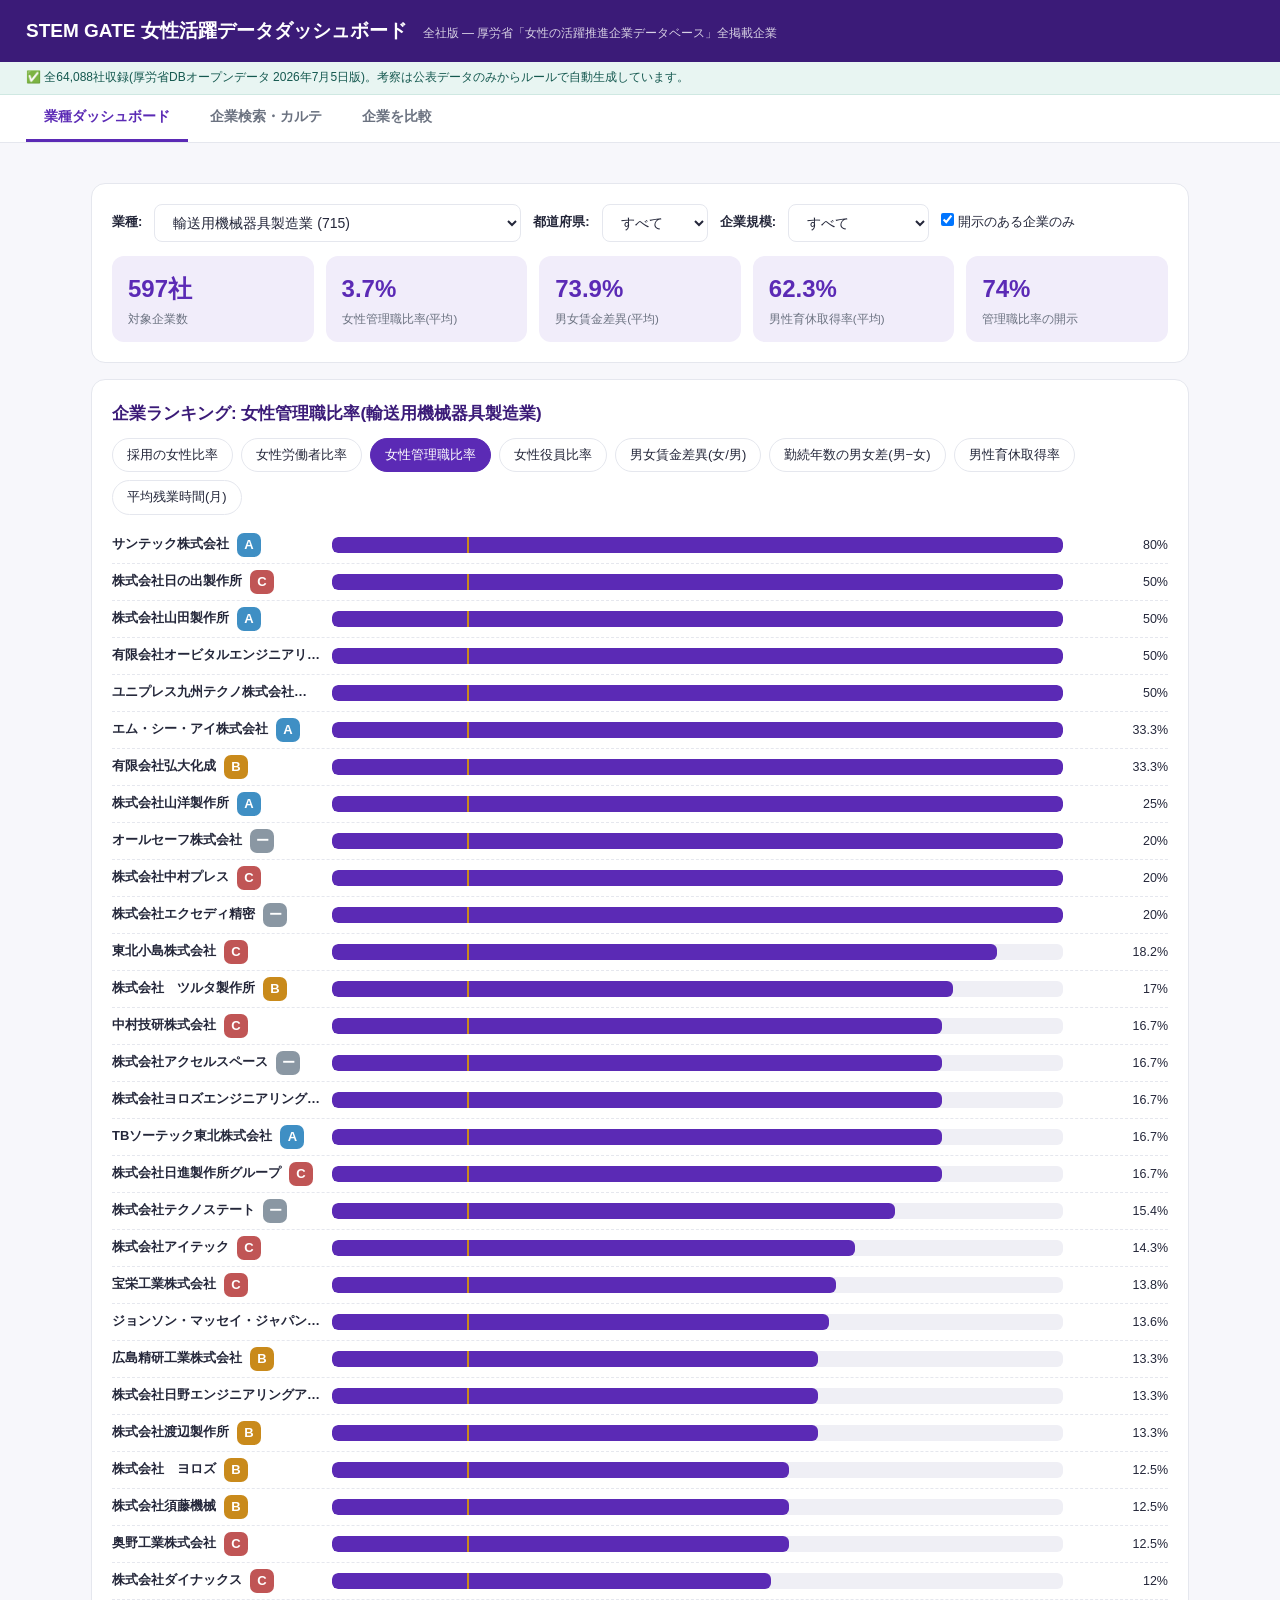
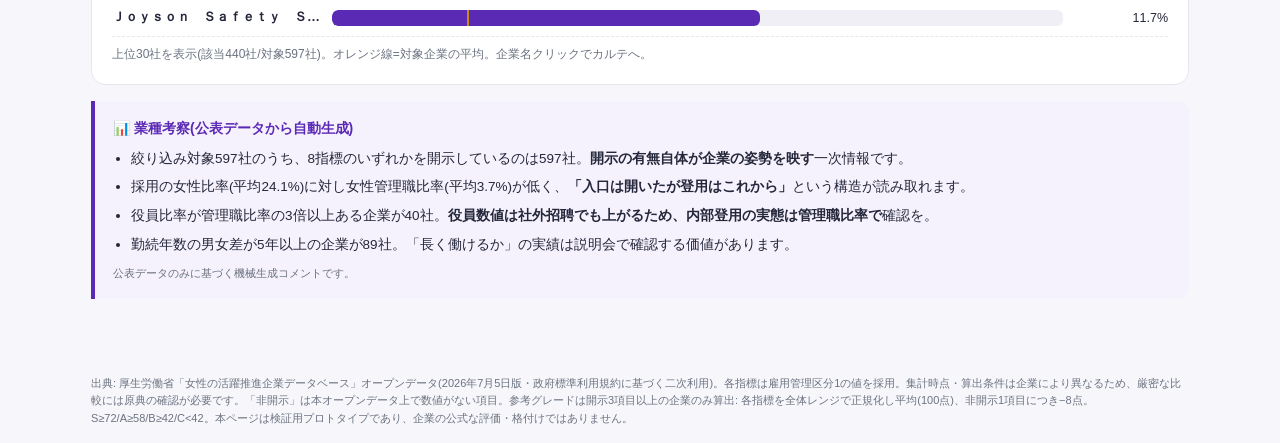
==== womendb/index.html @ f7e3b05c "Add files via upload" ====
<!DOCTYPE html><html lang="ja"><head><meta charset="UTF-8"><meta name="viewport" content="width=device-width,initial-scale=1.0">
<title>STEM GATE — 女性活躍データダッシュボード 全社版</title><style>
:root{--violet:#5b2ab5;--violet-d:#3b1b78;--lav:#f1edfa;--ink:#24273a;--sub:#6b7280;--line:#e5e7ee;--bg:#f7f7fb;--warn:#c98a1b;--bad:#c05555}
*{box-sizing:border-box;margin:0;padding:0}
body{font-family:"Hiragino Kaku Gothic ProN","Yu Gothic","Noto Sans JP",sans-serif;background:var(--bg);color:var(--ink);line-height:1.6}
header{background:var(--violet-d);color:#fff;padding:16px 26px;display:flex;align-items:baseline;gap:16px;flex-wrap:wrap}
header h1{font-size:19px}header .sub{font-size:12px;opacity:.8}
.banner{background:#e8f5f2;border-bottom:1px solid #cfe8e2;color:#14584f;font-size:12px;padding:6px 26px}
nav{background:#fff;border-bottom:1px solid var(--line);padding:0 26px;display:flex;gap:4px}
nav button{border:none;background:none;padding:13px 18px;font-size:14px;cursor:pointer;color:var(--sub);border-bottom:3px solid transparent;font-weight:600}
nav button.on{color:var(--violet);border-bottom-color:var(--violet)}
main{max-width:1150px;margin:0 auto;padding:24px 26px 60px}
.row{display:flex;gap:12px;flex-wrap:wrap;align-items:center}
select,input[type=text]{padding:9px 14px;border:1.5px solid var(--line);border-radius:8px;font-size:14px;background:#fff;color:var(--ink)}
input[type=text]{min-width:280px}
.card{background:#fff;border:1px solid var(--line);border-radius:14px;padding:20px;margin-top:16px}
h2{font-size:17px;color:var(--violet-d);margin-bottom:4px}.note{font-size:12px;color:var(--sub)}
.kpis{display:grid;grid-template-columns:repeat(auto-fit,minmax(160px,1fr));gap:12px;margin-top:14px}
.kpi{background:var(--lav);border-radius:12px;padding:14px 16px}
.kpi .v{font-size:24px;font-weight:800;color:var(--violet)}.kpi .l{font-size:11.5px;color:var(--sub);margin-top:2px}
.bars{margin-top:12px}
.brow{display:grid;grid-template-columns:210px 1fr 95px;align-items:center;gap:10px;padding:6px 0;border-bottom:1px dashed var(--line)}
.brow .nm{font-size:13px;font-weight:600;cursor:pointer;color:var(--ink);overflow:hidden;text-overflow:ellipsis;white-space:nowrap}
.brow .nm:hover{color:var(--violet)}
.track{background:#efeff5;border-radius:6px;height:16px;position:relative;overflow:hidden}
.fill{position:absolute;left:0;top:0;bottom:0;border-radius:6px;background:var(--violet)}
.avg-line{position:absolute;top:-3px;bottom:-3px;width:2px;background:var(--warn)}
.brow .val{font-size:12.5px;text-align:right}
.gbadge{display:inline-flex;align-items:center;justify-content:center;min-width:24px;height:24px;border-radius:7px;color:#fff;font-weight:800;font-size:13px;margin-left:8px;vertical-align:middle}
.ndtxt{color:var(--bad);font-weight:700;font-size:12px}
table{border-collapse:collapse;width:100%;font-size:13px;margin-top:12px}
th,td{border:1px solid var(--line);padding:8px 12px;text-align:left;background:#fff}
th{background:#f2f0fa;color:var(--violet-d);font-size:12px}
td.metric{background:#fafafd;font-weight:600;font-size:12px;width:220px}
.best{background:#e8f5f2!important}
.ai{border-left:4px solid var(--violet);background:#f6f2fd;border-radius:0 12px 12px 0;padding:16px 18px;margin-top:16px}
.ai h3{font-size:14px;color:var(--violet);margin-bottom:8px}.ai li{font-size:13.5px;margin:0 0 7px 18px}
.ai .foot{font-size:11px;color:var(--sub);margin-top:10px}
.chips{display:flex;gap:8px;flex-wrap:wrap;margin-top:10px}
.chip{border:1.5px solid var(--line);background:#fff;border-radius:999px;padding:6px 14px;font-size:13px;cursor:pointer}
.chip.on{background:var(--violet);border-color:var(--violet);color:#fff}
.res{border:1px solid var(--line);border-radius:10px;margin-top:10px;max-height:340px;overflow-y:auto}
.res div{padding:9px 14px;border-bottom:1px dashed var(--line);cursor:pointer;font-size:13.5px}
.res div:hover{background:var(--lav)}
.hidden{display:none}
footer{max-width:1150px;margin:0 auto;padding:16px 26px;font-size:11px;color:var(--sub)}
@media(max-width:700px){.brow{grid-template-columns:130px 1fr 80px}}
</style></head><body>
<header><h1>STEM GATE 女性活躍データダッシュボード</h1><span class="sub">全社版 — 厚労省「女性の活躍推進企業データベース」全掲載企業</span></header>
<div class="banner" id="topBanner"></div>
<nav><button id="tab-dash" class="on" onclick="show('dash')">業種ダッシュボード</button><button id="tab-co" onclick="show('co')">企業検索・カルテ</button><button id="tab-cmp" onclick="show('cmp')">企業を比較</button></nav>
<main>
<section id="view-dash">
 <div class="card"><div class="row">
  <label style="font-size:13px;font-weight:700">業種:</label><select id="indSel"></select>
  <label style="font-size:13px;font-weight:700">都道府県:</label><select id="prefSel"></select>
  <label style="font-size:13px;font-weight:700">企業規模:</label><select id="sizeSel"></select>
  <label style="font-size:13px"><input type="checkbox" id="discChk" checked> 開示のある企業のみ</label>
 </div><div class="kpis" id="kpiRow"></div></div>
 <div class="card"><h2 id="rankTitle"></h2><div class="chips" id="metricChips"></div><div class="bars" id="rankBars"></div><div class="note" id="rankNote" style="margin-top:8px"></div></div>
 <div class="ai" id="dashAi"></div>
</section>
<section id="view-co" class="hidden">
 <div class="card"><h2>企業名で検索(全業種横断)</h2><div class="row" style="margin-top:8px"><input type="text" id="coQ" placeholder="例: トヨタ、旭化成、日立..." oninput="coSearch()"></div><div class="res hidden" id="coRes"></div></div>
 <div class="card hidden" id="coBody"></div>
</section>
<section id="view-cmp" class="hidden">
 <div class="card"><h2>比較する企業を検索して追加(2〜3社)</h2><div class="row" style="margin-top:8px"><input type="text" id="cmpQ" placeholder="企業名で検索して追加" oninput="cmpSearch()"></div><div class="res hidden" id="cmpRes"></div><div class="chips" id="cmpChips"></div></div>
 <div class="card hidden" id="cmpCard"><h2>比較</h2><div style="overflow-x:auto"><div id="cmpTable"></div></div><div class="ai" id="cmpAi"></div></div>
</section>
</main>
<footer>出典: 厚生労働省「女性の活躍推進企業データベース」オープンデータ(2026年7月5日版・政府標準利用規約に基づく二次利用)。各指標は雇用管理区分1の値を採用。集計時点・算出条件は企業により異なるため、厳密な比較には原典の確認が必要です。「非開示」は本オープンデータ上で数値がない項目。参考グレードは開示3項目以上の企業のみ算出: 各指標を全体レンジで正規化し平均(100点)、非開示1項目につき−8点。S≥72/A≥58/B≥42/C&lt;42。本ページは検証用プロトタイプであり、企業の公式な評価・格付けではありません。</footer>
<script>
window.D=[["株式会社Ａｉ","サービス業（他に分類されないもの）","愛知県","10人未満",null,"",null,null,null,null,null,null,null,null,null,null],["株式会社Ａｉ","卸売業、小売業","東京都","101～300人",null,"",null,null,null,null,null,null,null,null,null,null],["株式会社AO","宿泊業、飲食サービス業","山梨県","10～100人",null,"",null,null,null,null,null,null,null,null,null,null],["株式会社アズ","その他製造業","大阪府","101～300人",null,"",null,null,null,null,null,null,null,null,null,null],["株式会社あて","建設業","石川県","10人未満",null,"",null,null,null,null,null,null,null,null,null,null],["アパ株式会社","不動産業、物品賃貸業","石川県","10～100人",null,"",null,null,null,null,null,null,null,null,null,null],["アピ株式会社","その他製造業","岐阜県","1001～5000人",null,"",null,null,13.1,14.3,69.3,null,null,74,100,null],["株式会社アペ","その他製造業","愛媛県","101～300人",null,"",null,null,0,50,null,null,null,null,null,null],["株式会社ＡＭＯ","サービス業（他に分類されないもの）","東京都","10人未満",null,"",null,50,null,null,null,null,null,null,null,null],["ａｍｏ合同会社","サービス業（他に分類されないもの）","東京都","10人未満",null,"",null,null,null,100,null,null,null,null,null,null],["亜和株式会社","卸売業、小売業","大阪府","10人未満",null,"",null,null,null,null,null,null,null,null,null,null],["株式会社アン","宿泊業、飲食サービス業","広島県","10～100人",null,"",null,100,null,100,null,null,null,null,null,0],["株式会社ｉｉ","情報通信業","東京都","10人未満",null,"",null,null,null,null,null,null,null,null,null,null],["株式会社　今しぼり","食料品、飲料・たばこ・飼料製造業","京都府","10人未満",null,"",null,null,null,null,null,null,null,null,null,null],["宇野株式会社","卸売業、小売業","大阪府","101～300人",null,"",null,null,null,null,null,null,null,null,null,null],["株式会社宇野","卸売業、小売業","福井県","10～100人",null,"",null,null,null,null,null,null,null,null,null,15],["有限会社エア","宿泊業、飲食サービス業","東京都","10人未満",null,"",null,null,null,null,null,null,null,null,null,null],["株式会社　エコ","医療、福祉","福島県","101～300人",null,"",null,null,8.3,37.5,72.9,null,null,null,null,2.7],["株式会社エス","運輸業、郵便業","宮城県","101～300人",null,"",null,null,null,null,null,7,10.4,null,null,null],["株式会社Ｓ","宿泊業、飲食サービス業","東京都","10～100人",null,"",null,null,null,null,null,null,null,null,null,null],["株式会社ｅｎａ","複合サービス事業","東京都","10人未満",null,"",null,null,null,null,null,null,null,null,null,null],["株式会社ＥＶＯ","卸売業、小売業","兵庫県","10人未満",null,"",null,0,null,null,null,null,null,null,null,null],["株式会社ＡＩＭＥＲ","医療、福祉","大阪府","10人未満",null,"",null,null,null,null,null,null,null,null,null,null],["エン株式会社","サービス業（他に分類されないもの）","東京都","1001～5000人",39,"正社員",null,45,23.7,14.2,74.5,null,null,50,100,null],["株式会社縁","宿泊業、飲食サービス業","東京都","10～100人",null,"",null,100,null,null,null,null,null,null,null,null],["株式会社ＥＮ","学術研究、専門・技術サービス業","東京都","10人未満",null,"",null,null,null,0,null,null,null,null,null,null],["合同会社エン","宿泊業、飲食サービス業","東京都","10人未満",null,"",null,null,null,null,null,null,null,null,null,null],["有限会社ｅｎ．","生活関連サービス業、娯楽業","宮崎県","10人未満",100,"エステティシ",null,100,100,null,null,null,null,null,null,null],["株式会社おが","卸売業、小売業","秋田県","10～100人",null,"",null,33.3,null,null,null,null,null,null,null,null],["株式会社ＯＴＯ","サービス業（他に分類されないもの）","東京都","10～100人",45,"正社員",null,0,25,0,40.1,4.8,3.8,0,0,14],["株式会社ｏｌｉ","サービス業（他に分類されないもの）","大阪府","10～100人",80,"美容室",null,null,null,null,null,null,null,null,null,null],["株式会社オロ","情報通信業","東京都","301～500人",null,"",null,null,11.8,null,79.3,null,null,90.9,50,null],["株式会社Ｋａｙ","医療、福祉","鹿児島県","10～100人",null,"",null,null,null,null,null,null,null,null,null,null],["有限会社　カク","建設業","富山県","10～100人",null,"",null,null,null,null,null,null,null,null,null,null],["Kaz","生活関連サービス業、娯楽業","東京都","10～100人",null,"",null,null,null,null,null,null,null,null,null,null],["華羅株式会社","宿泊業、飲食サービス業","島根県","10～100人",null,"",null,null,null,null,null,null,null,null,null,null],["株式会社GAM","教育、学習支援業","宮城県","10人未満",null,"",null,null,null,null,null,null,null,null,null,null],["株式会社ＧＥＡＲ","報道","東京都","10人未満",67,"正社員",null,null,null,null,null,2,4,null,null,null],["株式会社ギム","不動産業、物品賃貸業","北海道","10～100人",null,"",null,null,null,null,null,null,null,null,null,null],["有限会社空","宿泊業、飲食サービス業","広島県","10～100人",null,"",null,null,null,null,null,null,null,null,null,null],["株式会社久世","卸売業、小売業","東京都","301～500人",null,"",null,null,17.1,null,59,null,null,null,null,null],["株式会社クマ","サービス業（他に分類されないもの）","石川県","10～100人",0,"事務職",14.3,null,0,null,null,10.6,1.8,null,null,null],["久和株式会社","卸売業、小売業","大阪府","10人未満",null,"",null,null,null,null,null,null,null,null,null,null],["株式会社gumi","情報通信業","東京都","301～500人",null,"",null,27.7,10.8,16.7,70.7,6.3,6.6,null,null,4.9],["株式会社　恵","医療、福祉","石川県","101～300人",73.3,"介護・看護常",null,null,71.4,null,null,6,6.2,null,null,null],["ケル株式会社","その他製造業","東京都","301～500人",26.7,"対象とする労",null,null,5.8,14.3,76.9,null,null,100,100,null],["株式会社ＫＥＮ","サービス業（他に分類されないもの）","千葉県","101～300人",null,"",null,36,20,null,54.2,null,null,null,null,null],["株式会社ＧＥＮ","学術研究、専門・技術サービス業","神奈川県","10人未満",null,"",null,null,null,null,null,null,null,null,null,null],["株式会社コア","情報通信業","東京都","1001～5000人",26.2,"正社員",null,16.9,4.2,null,84.4,16.6,11.1,37.5,100,18],["ｋａｈ","卸売業、小売業","茨城県","10人未満",null,"",null,null,null,null,null,null,null,null,null,null],["株式会社ココ","生活関連サービス業、娯楽業","兵庫県","10人未満",null,"",null,100,null,null,null,null,null,null,null,null],["ＫＯＧＯ株式会社","卸売業、小売業","大阪府","10人未満",null,"",null,null,null,null,null,null,null,null,null,null],["子田株式会社","その他製造業","茨城県","10人未満",null,"",null,null,null,null,null,null,null,null,null,null],["株式会社ＧｏＡ","報道","東京都","10～100人",60,"アルバイトパ",null,null,null,null,87.1,null,null,0,9,1.5],["株式会社五知","その他製造業","東京都","10～100人",null,"",null,null,null,null,null,null,null,null,null,null],["株式会社際","不動産業、物品賃貸業","和歌山県","10～100人",null,"",null,null,null,null,null,null,null,null,null,null],["株式会社ＳＡＩ","教育、学習支援業","埼玉県","10人未満",10,"事務職",null,null,null,null,null,null,null,null,null,null],["株式会社Ｓａｉ","建設業","大阪府","10人未満",null,"",null,null,null,null,null,null,null,null,null,null],["株式会社 SANO","電子部品・デバイス・電子回路・電気機械器","滋賀県","101～300人",null,"",null,null,null,null,null,null,null,null,null,null],["有限会社サム","サービス業（他に分類されないもの）","静岡県","10人未満",null,"",null,null,null,null,null,null,null,null,null,null],["株式会社サラ","生活関連サービス業、娯楽業","山口県","101～300人",94.1,"（正社員）",null,76.8,35.7,25,100,6.2,6.3,0,90.9,22],["株式会社ＳＡＷＡ","その他製造業","岩手県","10～100人",100,"総務・経理部",null,100,null,null,91,null,12.5,null,null,2.4],["株式会社サワ","電子部品・デバイス・電子回路・電気機械器","山梨県","101～300人",100,"総務部",null,null,20,null,71.5,null,null,null,null,null],["株式会社サン","サービス業（他に分類されないもの）","静岡県","1001～5000人",null,"",null,49.6,18.2,null,66.9,null,null,0,100,null],["株式会社cica","宿泊業、飲食サービス業","広島県","10人未満",null,"",null,null,null,null,null,null,null,null,null,null],["四季株式会社","サービス業（他に分類されないもの）","神奈川県","301～500人",81.7,"正社員",null,72.2,46.6,7.7,73,8,8.6,0,100,8.8],["株式会社四季","農業、林業","群馬県","10人未満",null,"",null,null,null,null,null,null,null,null,null,null],["株式会社　辰","建設業","東京都","10～100人",33.3,"工事部",null,null,9.1,null,null,10.3,2.7,null,null,18.7],["Ｃ","その他製造業","東京都","10人未満",null,"",null,null,null,null,null,null,null,null,null,null],["株式会社JIN","学術研究、専門・技術サービス業","埼玉県","10～100人",null,"",null,56,40,null,null,7.7,6.2,null,null,22.2],["株式会社ＪＩＮＮ","生活関連サービス業、娯楽業","東京都","101～300人",null,"",null,null,null,null,null,null,null,36,7,null],["株式会社Ｓｕｉ","繊維工業","秋田県","10～100人",null,"",null,null,null,null,null,null,null,null,null,null],["スミ株式会社","その他製造業","岐阜県","101～300人",null,"",null,null,null,null,null,null,null,null,null,null],["株式会社スワ","学術研究、専門・技術サービス業","福岡県","10人未満",null,"",null,null,null,null,null,null,null,null,null,null],["株式会社ZUU","報道","東京都","101～300人",null,"",null,null,null,null,null,null,null,null,null,null],["株式会社ズー","生活関連サービス業、娯楽業","東京都","10人未満",null,"",null,null,null,null,null,null,null,null,null,null],["合同会社ｚｏｏ","サービス業（他に分類されないもの）","富山県","10人未満",null,"",null,null,null,null,null,null,null,null,null,null],["SAY株式会社","生活関連サービス業、娯楽業","大阪府","10人未満",null,"",null,null,null,null,null,null,null,null,null,null],["株式会社セイ","宿泊業、飲食サービス業","奈良県","10～100人",null,"",null,null,null,null,null,null,null,null,null,null],["株式会社セガ","複合サービス事業","東京都","1001～5000人",null,"",null,24.5,null,null,76.6,null,null,84.1,100,null],["株式会社せき","食料品、飲料・たばこ・飼料製造業","茨城県","301～500人",null,"",null,41,25,0,75.7,null,null,null,null,25],["株式会社　セツ","生活関連サービス業、娯楽業","鳥取県","301～500人",null,"",null,46.4,null,null,104.9,3.6,5.3,null,null,0.5],["瀬戸株式会社","サービス業（他に分類されないもの）","東京都","10人未満",null,"",null,null,null,null,null,null,null,null,null,null],["株式会社セム","その他製造業","愛知県","101～300人",null,"",null,24.4,null,null,null,null,null,null,null,null],["株式会社世良","卸売業、小売業","愛媛県","10～100人",null,"",null,null,null,null,null,null,null,null,null,null],["株式会社ＣＥＬ","サービス業（他に分類されないもの）","東京都","10～100人",0,"正社員",null,23.1,null,null,null,2.1,1.8,null,null,18.6],["株式会社せん","サービス業（他に分類されないもの）","秋田県","10～100人",null,"",null,null,null,null,null,null,null,null,null,null],["株式会社仟","その他製造業","福岡県","10～100人",null,"",null,null,null,null,null,null,null,null,null,null],["ＺＥＢ株式会社","サービス業（他に分類されないもの）","岡山県","10人未満",100,"正社員",null,100,null,null,null,null,null,0,0,5.3],["株式会社ゼロ","運輸業、郵便業","神奈川県","1001～5000人",null,"",null,null,5.4,null,69.7,null,null,14.3,100,null],["株式会社ZERO","建設業","茨城県","10～100人",2,"一般職",null,null,null,null,null,null,null,null,null,null],["株式会社ＺＥＲＯ","卸売業、小売業","大阪府","10人未満",null,"",null,null,null,null,null,null,null,null,null,null],["有限会社ゼロ","医療、福祉","千葉県","10～100人",null,"",null,null,null,null,83.1,null,null,null,null,null],["株式会社ＺＥＮＮ","卸売業、小売業","大阪府","10人未満",null,"",null,null,null,null,null,null,null,null,null,null],["株式会社soar","情報通信業","京都府","10～100人",null,"",null,20,null,null,null,null,null,null,null,null],["Ｓｏｌａ株式会社","情報通信業","東京都","101～300人",null,"",null,null,null,null,null,null,null,null,null,null],["sol株式会社","学術研究、専門・技術サービス業","福岡県","10人未満",null,"",null,null,null,null,null,null,null,null,null,null],["株式会社ＺＯＡ","卸売業、小売業","静岡県","101～300人",16.6,"正社員",null,8.1,2.9,15.8,null,null,null,null,null,null],["株式会社ゾフ","卸売業、小売業","東京都","1001～5000人",61.4,"正社員",null,null,11.5,null,68,null,null,66.7,85.2,null],["株式会社　タウ","卸売業、小売業","埼玉県","301～500人",null,"",null,40,21.3,14,67,7.4,6.4,null,null,null],["合同会社ＴＡＯ","サービス業（他に分類されないもの）","山口県","10人未満",null,"",null,null,null,null,null,null,null,null,null,null],["株式会社タキ","その他製造業","三重県","10～100人",null,"",null,null,null,null,null,null,null,null,null,null],["株式会社　ＴＡＳ","建設業","福井県","101～300人",null,"",null,null,null,null,null,null,null,null,null,null],["株式会社多田","医療、福祉","山形県","10～100人",null,"",null,null,null,null,null,null,null,null,null,null],["株式会社タニ","生活関連サービス業、娯楽業","東京都","10～100人",null,"",null,null,null,null,null,null,null,null,null,null],["株式会社タフ","卸売業、小売業","奈良県","101～300人",null,"",null,37.3,40,50,80.5,6,5,100,100,21.5],["株式会社チコ","サービス業（他に分類されないもの）","東京都","10人未満",0,"本社",null,null,null,null,null,null,null,null,null,null],["株式会社都留","鉄鋼業、非鉄金属・金属製品製造業","東京都","10～100人",null,"",null,null,null,null,null,null,null,null,null,null],["株式会社Teg","卸売業、小売業","東京都","10人未満",null,"",null,null,null,null,null,null,null,null,null,null],["株式会社１０２","卸売業、小売業","静岡県","10人未満",null,"",null,null,null,null,null,null,null,null,null,null],["株式会社テラ","建設業","岩手県","10～100人",40,"正社員",null,15.3,33.3,25,null,12,15,null,null,7.5],["合同会社テラ","不動産業、物品賃貸業","東京都","10人未満",null,"",null,null,null,null,null,null,null,null,null,null],["株式会社テラ","報道","神奈川県","101～300人",null,"",null,null,null,null,null,null,null,null,null,null],["株式会社　ten","医療、福祉","福岡県","301～500人",null,"",null,93,null,null,88.1,null,null,0,100,null],["ｔｅｎ株式会社","その他製造業","神奈川県","10～100人",100,"契約社員",null,null,null,null,null,null,null,null,null,null],["Ｄ合同会社","宿泊業、飲食サービス業","東京都","10人未満",null,"",null,17,null,null,null,null,null,null,null,null],["ＤＥＲＡ株式会社","建設業","栃木県","10人未満",null,"",null,null,null,null,null,null,null,null,null,null],["株式会社ＴＯＫＩ","サービス業（他に分類されないもの）","東京都","10人未満",90,"正社員",null,null,66.7,50,null,null,null,null,null,null],["ＴＯＮＥ株式会社","その他製造業","大阪府","101～300人",10.7,"社員",null,null,7.4,14.3,null,19.9,6.5,null,null,null],["株式会社　トベ","卸売業、小売業","宮城県","101～300人",null,"",null,null,null,null,null,null,null,null,null,null],["株式会社　トモ","サービス業（他に分類されないもの）","三重県","1001～5000人",null,"",null,null,28.1,null,68.3,8.1,5.9,null,null,null],["株式会社友","建設業","広島県","10人未満",null,"",null,null,null,null,null,null,null,null,null,null],["株式会社虎","医療、福祉","東京都","10人未満",null,"",null,null,null,null,null,null,null,null,null,null],["株式会社　ドム","サービス業（他に分類されないもの）","東京都","101～300人",null,"",null,null,null,null,null,4.7,3.1,null,null,null],["有限会社ナサ","宿泊業、飲食サービス業","千葉県","501～1000人",null,"",null,33.3,27.7,null,88.9,11,8,null,null,null],["株式会社なつ","複合サービス事業","北海道","10人未満",null,"",null,null,null,null,null,null,null,null,null,null],["株式会社ＮＩＣＯ","医療、福祉","栃木県","10～100人",null,"",null,null,null,null,null,null,null,null,null,null],["株式会社ｎｉｄｏ","宿泊業、飲食サービス業","東京都","10～100人",16.7,"正規労働者",null,7.6,33.3,0,61.8,null,null,null,null,null],["Niva","木材・木製品、家具・装備品製造業","大阪府","10人未満",100,"基幹的な職種",null,100,0,0,null,0,1,0,0,10],["株式会社ネオ","情報通信業","愛知県","101～300人",24.4,"社員",null,29,null,null,83.4,null,null,100,100,null],["株式会社ネロ","卸売業、小売業","兵庫県","10人未満",null,"",null,null,null,null,null,null,null,null,null,null],["株式会社　ノア","サービス業（他に分類されないもの）","神奈川県","101～300人",null,"",null,null,null,0,null,null,null,75,0,null],["株式会社ノア","卸売業、小売業","岡山県","10人未満",null,"",null,null,null,null,null,null,null,null,null,null],["株式会社ＮＯＡＨ","運輸業、郵便業","東京都","10～100人",null,"",null,null,null,null,null,null,null,null,null,null],["株式会社ｎｅｕ","宿泊業、飲食サービス業","大阪府","10～100人",null,"",null,null,null,null,null,null,null,null,null,null],["株式会社禾","食料品、飲料・たばこ・飼料製造業","香川県","10～100人",null,"",null,null,null,null,null,null,null,null,null,null],["株式会社ノダ","その他製造業","東京都","1001～5000人",27.5,"正社員",null,17.1,2.3,0,78.3,null,null,35.3,100,null],["株式会社のば","医療、福祉","広島県","10～100人",null,"",null,null,null,null,null,null,null,null,null,null],["株式会社ハズ","鉄鋼業、非鉄金属・金属製品製造業","愛知県","101～300人",null,"",null,null,4,null,null,21.1,14.9,null,null,null],["株式会社ＨＡＴＨＡ","教育、学習支援業","東京都","10人未満",null,"",null,null,null,null,null,null,null,null,null,null],["株式会社華","卸売業、小売業","福井県","101～300人",null,"",null,null,null,null,null,null,null,null,null,null],["株式会社Ｈａｎｎａ","生活関連サービス業、娯楽業","愛知県","10人未満",null,"",null,null,null,null,null,null,null,null,null,null],["合同会社Ｈａｎａ","その他製造業","鹿児島県","10人未満",null,"",null,null,null,null,null,null,null,null,null,null],["株式会社羽根","卸売業、小売業","愛知県","101～300人",null,"",null,16.1,null,null,73.7,null,null,null,null,null],["株式会社ハブ","宿泊業、飲食サービス業","東京都","1001～5000人",null,"",null,22.1,11.3,null,62.2,10.1,8.8,92.9,100,17],["株式会社ハブ","情報通信業","静岡県","10～100人",33,"正社員",null,20,0,25,null,8,8.2,0,0,6.1],["株式会社ハマ","生活関連サービス業、娯楽業","大阪府","501～1000人",null,"",null,35.5,31.8,null,68.4,null,null,57.1,100,null],["株式会社ＨＡＲＵ","医療、福祉","神奈川県","10～100人",null,"",null,null,null,null,null,null,null,null,null,null],["株式会社Ｈａｒｕ","宿泊業、飲食サービス業","東京都","10～100人",null,"",null,null,null,null,null,null,null,null,null,null],["株式会社ＨＡＡ","卸売業、小売業","大分県","10人未満",50,"正社員",null,75,50,100,null,2.6,2.3,null,null,null],["株式会社獏","卸売業、小売業","東京都","10～100人",null,"",null,null,null,null,null,null,null,null,null,1],["株式会社ＢＵＺＺ","サービス業（他に分類されないもの）","東京都","10人未満",null,"",null,null,null,null,null,null,null,null,null,null],["株式会社ババ","卸売業、小売業","大阪府","10～100人",null,"",null,null,null,33,null,null,null,null,null,null],["Valo","木材・木製品、家具・装備品製造業","東京都","10人未満",null,"",null,null,null,null,null,null,null,null,null,0],["株式会社Ｐａｗ","卸売業、小売業","東京都","10～100人",97,"全従業員に占",null,null,null,50,null,null,null,null,null,20],["株式会社PAL","運輸業、郵便業","大阪府","1001～5000人",null,"",null,20,null,null,71.8,3.6,5.2,null,null,null],["株式会社パル","卸売業、小売業","大阪府","1001～5000人",null,"",null,null,null,null,null,null,null,null,null,null],["有限会社日野","宿泊業、飲食サービス業","秋田県","101～300人",null,"",null,38.9,0,null,68.6,null,null,null,null,null],["株式会社日野","建設業","北海道","10人未満",0,"事務職",0,0,null,null,null,null,null,null,null,null],["株式会社日比","卸売業、小売業","愛知県","10～100人",null,"",null,null,null,null,null,null,null,null,null,null],["株式会社Ｂｅｅ","情報通信業","大阪府","10～100人",37.3,"総合職",null,null,null,null,null,null,null,null,null,null],["株式会社　美化","サービス業（他に分類されないもの）","福岡県","101～300人",null,"",null,null,null,null,null,28,11.8,null,null,null],["株式会社BIS","情報通信業","東京都","10～100人",33,"通信事業部",null,null,0,0,null,2.3,1.2,null,null,1],["株式会社BiBi","サービス業（他に分類されないもの）","大阪府","10人未満",null,"",null,null,null,null,null,null,null,null,null,null],["ぴあ株式会社","サービス業（他に分類されないもの）","東京都","501～1000人",null,"",null,null,28.2,12.5,58.2,11.8,7.3,null,null,null],["株式会社ピア","卸売業、小売業","富山県","101～300人",18.2,"正社員",null,48.7,9,25,87.6,14,12,null,100,24],["株式会社　ピカ","宿泊業、飲食サービス業","山梨県","301～500人",33.3,"正社員",null,31.8,5.9,null,64.3,null,null,null,100,null],["株式会社FUJI","その他製造業","愛知県","1001～5000人",23.8,"正社員",null,14.5,3.3,11.8,60.6,19.6,16.2,77.8,100,16.8],["株式会社　フジ","卸売業、小売業","広島県","5001人以上",33.6,"正社員",null,31.3,15.2,9.4,53.1,20.9,16.5,40.1,100,16.3],["株式会社　不二","卸売業、小売業","静岡県","101～300人",null,"",null,null,null,null,null,null,null,null,null,null],["株式会社furo","卸売業、小売業","東京都","10人未満",null,"",null,null,null,null,null,null,null,null,null,null],["ＢＵＢＵ株式会社","サービス業（他に分類されないもの）","東京都","10人未満",null,"",null,null,null,null,null,null,null,null,null,null],["pua","卸売業、小売業","山形県","10人未満",null,"",null,null,null,null,null,null,null,null,null,null],["株式会社　碧","宿泊業、飲食サービス業","沖縄県","101～300人",92.3,"正社員",null,75.4,64.3,null,112,10.1,7.9,null,null,null],["株式会社　べべ","卸売業、小売業","兵庫県","301～500人",92,"正社員",null,93,33.3,null,63.3,23,14,null,null,0],["bELI","不動産業、物品賃貸業","神奈川県","10～100人",null,"",null,null,null,null,null,null,null,100,100,null],["株式会社Ｂｅｌｌ","医療、福祉","大阪府","10～100人",null,"",null,null,null,null,null,null,null,null,null,null],["株式会社ベル","その他製造業","兵庫県","101～300人",null,"",null,50,27.3,40,null,null,null,null,null,null],["有限会社ベル","運輸業、郵便業","大阪府","101～300人",100,"正社員",null,null,null,null,null,8.5,5.8,null,null,10],["株式会社ベン","その他製造業","神奈川県","301～500人",null,"",null,15.7,null,null,78,null,null,null,null,null],["株式会社保志","木材・木製品、家具・装備品製造業","福島県","301～500人",73,"正社員",null,61,18.8,0,102,12.5,11.5,50,100,1.7],["有限会社ボブ","繊維工業","栃木県","10～100人",null,"",null,92,0,50,null,null,null,null,null,null],["株式会社　ボ　ン","サービス業（他に分類されないもの）","埼玉県","101～300人",100,"正社員",null,95,75,50,null,null,null,100,90,3],["株式会社ＰＯＮＯ","宿泊業、飲食サービス業","東京都","10人未満",null,"",null,null,null,null,null,null,null,null,null,null],["株式会社間瀬","食料品、飲料・たばこ・飼料製造業","静岡県","10～100人",null,"",null,null,null,null,null,null,null,null,null,null],["株式会社MANA","卸売業、小売業","東京都","10人未満",null,"",null,null,null,null,null,null,null,null,null,null],["株式会社　MANA","医療、福祉","岩手県","10～100人",null,"",null,null,null,null,null,null,null,null,null,null],["有限会社マル","建設業","福島県","10人未満",null,"",null,null,null,null,null,null,null,null,null,null],["MAA","学術研究、専門・技術サービス業","東京都","10人未満",null,"",null,null,null,null,null,null,null,null,null,null],["株式会社ｍｉｉ","農業、林業","山梨県","10人未満",null,"",null,null,null,null,null,null,null,null,null,null],["合同会社ＭＩＯ","不動産業、物品賃貸業","大阪府","10人未満",0,"アルバイト",null,null,null,null,null,null,null,null,null,null],["有限会社 美木","建設業","神奈川県","10人未満",null,"",null,33.3,null,33.3,null,null,null,50,100,null],["株式会社ミキ","宿泊業、飲食サービス業","富山県","101～300人",33.3,"正社員",null,null,0,null,null,null,null,null,null,null],["株式会社　ミズ","卸売業、小売業","佐賀県","501～1000人",76.1,"正社員",null,73.1,37.2,16.7,58.1,null,null,0,100,null],["有限会社　道","医療、福祉","神奈川県","101～300人",null,"",null,null,50,null,101.7,null,null,null,null,null],["株式会社美保","建設業","愛媛県","10人未満",null,"",null,null,null,null,null,null,null,null,null,null],["株式会社ＭｉＬＬ","卸売業、小売業","和歌山県","10～100人",null,"",null,null,null,null,null,12.5,9.3,null,null,null],["株式会社ｍｙｌ","医療、福祉","鹿児島県","10～100人",null,"",null,null,null,null,null,null,null,null,null,null],["ミワ株式会社","繊維工業","群馬県","10～100人",0,"本部",null,null,null,null,null,22,23,null,null,null],["株式会社三和","建設業","滋賀県","10～100人",null,"",null,null,null,null,null,null,null,null,null,null],["有限会社　美和","生活関連サービス業、娯楽業","広島県","101～300人",100,"工場",null,null,null,null,null,null,null,null,null,null],["Ｍｕｕ株式会社","生活関連サービス業、娯楽業","東京都","10人未満",null,"",null,null,null,null,null,null,null,null,null,null],["めい合同会社","教育、学習支援業","大阪府","10人未満",null,"",null,null,null,50,null,null,null,null,null,null],["株式会社メガ","卸売業、小売業","東京都","101～300人",null,"",null,37.2,9.1,null,null,8.8,6.5,null,null,null],["株式会社more","医療、福祉","東京都","101～300人",null,"",null,55,33.3,null,null,null,null,null,100,17.1],["株式会社モグ","宿泊業、飲食サービス業","三重県","10人未満",null,"",null,null,null,null,null,null,null,null,null,null],["ＭＯＺＵ株式会社","報道","東京都","10人未満",null,"",null,null,null,null,null,null,null,null,null,null],["株式会社ｍｏｔｏ","宿泊業、飲食サービス業","大阪府","10～100人",null,"",null,null,null,null,null,null,null,null,null,null],["株式会社ＭＯＦＦ","生活関連サービス業、娯楽業","茨城県","101～300人",60,"社員",null,47,27,33,51.8,null,null,null,null,null],["森株式会社","その他製造業","愛媛県","10人未満",10,"正社員",null,null,null,null,null,10,2,null,null,null],["株式会社モリ","生活関連サービス業、娯楽業","沖縄県","101～300人",null,"",null,null,null,null,null,null,null,null,null,null],["株式会社ヤギ","卸売業、小売業","大阪府","301～500人",25,"正社員",null,38.6,7.7,0,57.4,16.6,12.3,62.5,100,20.3],["株式会社ヤン","報道","東京都","10～100人",null,"",null,null,null,null,null,null,null,null,null,null],["一般社団法人結ＹＵＩ","宿泊業、飲食サービス業","東京都","10～100人",null,"",null,null,null,null,null,null,null,null,null,null],["株式会社　結","医療、福祉","三重県","10～100人",null,"",null,null,null,null,null,null,null,null,null,null],["Ｕ合同会社","その他製造業","広島県","10～100人",100,"正社員",null,null,null,null,null,null,null,null,null,null],["株式会社ユギ","報道","東京都","10人未満",null,"",null,null,null,null,null,null,null,null,null,null],["株式会社ユゼ","その他製造業","秋田県","10～100人",null,"",null,57.7,null,null,null,null,null,null,null,null],["株式会社　ゆだ","運輸業、郵便業","山口県","101～300人",null,"",null,null,null,null,null,null,null,null,null,null],["株式会社ｙｏｋａ","生活関連サービス業、娯楽業","東京都","10～100人",null,"",null,null,null,null,null,null,null,null,null,null],["ＲＡＹ株式会社","卸売業、小売業","京都府","10人未満",null,"",null,null,null,null,null,null,null,null,null,null],["株式会社Ｌａｕｇｈ","宿泊業、飲食サービス業","広島県","101～300人",90,"事業所業務",null,null,null,null,null,null,null,null,null,null],["RAPO","複合サービス事業","千葉県","10人未満",null,"",null,null,null,null,null,null,null,null,null,null],["LALA","生活関連サービス業、娯楽業","愛知県","10人未満",null,"",null,null,null,null,null,null,null,null,null,null],["ＬａＬａ株式会社","生活関連サービス業、娯楽業","東京都","10人未満",null,"",null,null,null,null,null,null,null,null,null,null],["株式会社理化","建設業","山口県","10～100人",null,"",null,null,null,null,null,null,null,null,null,null],["李記","宿泊業、飲食サービス業","静岡県","10人未満",null,"",null,null,null,null,null,null,null,null,null,null],["株式会社ＲＩＧ","サービス業（他に分類されないもの）","大阪府","10人未満",null,"",null,null,null,null,null,null,null,null,null,null],["株式会社ＬＩＧ","宿泊業、飲食サービス業","東京都","10～100人",null,"",null,null,null,null,null,null,null,null,null,null],["株式会社Ｌｉｚ","学術研究、専門・技術サービス業","滋賀県","10人未満",null,"",null,null,null,null,null,null,null,null,null,null],["株式会社リセ","情報通信業","東京都","101～300人",24,"正社員",null,26,null,null,null,null,null,50,100,null],["株式会社RITA","サービス業（他に分類されないもの）","広島県","10～100人",null,"",null,null,null,null,null,null,null,null,null,null],["株式会社ＬＩＮＯ","複合サービス事業","東京都","10人未満",null,"",null,null,null,null,null,null,null,null,null,null],["株式会社ｌｉｎｏ","生活関連サービス業、娯楽業","兵庫県","10～100人",null,"",null,null,null,null,null,null,null,null,null,null],["株式会社リブ","医療、福祉","三重県","10～100人",null,"",null,null,null,null,null,null,null,null,null,null],["株式会社Ｌｉｍ","不動産業、物品賃貸業","愛知県","10人未満",null,"",null,null,null,null,null,null,null,null,null,null],["Ｒｉｍｏ合同会社","情報通信業","東京都","10人未満",null,"",null,null,null,null,null,null,null,null,null,null],["医療法人社団リラ","医療、福祉","静岡県","101～300人",null,"",null,null,null,null,null,null,null,null,null,null],["株式会社RiLi","サービス業（他に分類されないもの）","東京都","10～100人",92.5,"全従業員",null,92.5,null,null,null,5,4.5,0,100,14],["株式会社Ｒｉｒｅ","生活関連サービス業、娯楽業","東京都","10～100人",null,"",null,null,null,null,null,null,null,null,null,null],["株式会社Ｌｕｎａ","報道","東京都","10～100人",null,"",null,null,null,null,null,null,null,null,null,null],["株式会社Luna","医療、福祉","大阪府","10人未満",null,"",null,null,null,null,null,null,null,null,null,null],["株式会社レイ","サービス業（他に分類されないもの）","東京都","301～500人",null,"",null,null,9.3,null,79.4,13.4,8.6,null,null,null],["株式会社　レイ","宿泊業、飲食サービス業","岡山県","101～300人",null,"",null,44.3,null,null,null,8,5,null,null,null],["株式会社rａｙ","卸売業、小売業","栃木県","10人未満",null,"",null,null,null,null,null,null,null,null,null,null],["合同会社ＬＥＯ","報道","静岡県","10人未満",50,"正社員",null,null,null,null,null,null,null,null,null,10],["株式会社レグ","分類不能の産業","大阪府","10人未満",100,"大阪本社",null,null,null,null,null,null,null,null,null,null],["株式会社ＲＥＮＩ","サービス業（他に分類されないもの）","東京都","10～100人",null,"",null,null,null,null,null,null,null,null,null,null],["株式会社ＲＥＶＯ","生活関連サービス業、娯楽業","千葉県","10～100人",null,"",null,null,null,null,null,null,null,null,null,null],["株式会社ROKI","輸送用機械器具製造業","静岡県","101～300人",16.9,"正規社員",null,16.9,0,0,null,null,null,50,100,6.7],["Ｌｏｋｉ株式会社","その他製造業","東京都","10～100人",42.1,"技術職",42.1,42.1,0,0,74.5,1.4,1.6,0,0,55],["株式会社ロギ","不動産業、物品賃貸業","熊本県","10人未満",null,"",null,null,null,66.7,null,null,null,null,null,0],["ワオ株式会社","サービス業（他に分類されないもの）","東京都","10～100人",50,"正社員",null,55,25,0,null,null,null,null,null,null],["和希株式会社","卸売業、小売業","石川県","101～300人",null,"",null,22,null,null,null,null,null,null,null,null],["株式会社ｏｎｅ","学術研究、専門・技術サービス業","東京都","10～100人",null,"",null,16.7,16.7,null,28,3.6,2,null,null,null],["株式会社ＷＯＮＥ","宿泊業、飲食サービス業","新潟県","101～300人",null,"",null,68.2,null,null,null,null,null,null,null,20],["１","教育、学習支援業","東京都","10人未満",null,"",null,null,null,null,null,null,null,null,null,null],["アイア株式会社","卸売業、小売業","東京都","501～1000人",null,"",null,null,33.3,75,60.3,null,null,null,null,null],["株式会社アイカ","その他製造業","愛知県","101～300人",null,"",null,null,null,null,null,null,null,null,null,null],["株式会社愛花","医療、福祉","千葉県","101～300人",80,"正社員",null,null,53.3,null,null,null,null,null,null,null],["株式会社アイガ","情報通信業","愛知県","101～300人",null,"",null,null,8.3,null,null,null,null,null,null,null],["株式会社愛亀","建設業","愛媛県","101～300人",null,"",null,1,null,50,null,null,null,null,null,null],["株式会社アイズ","サービス業（他に分類されないもの）","東京都","10～100人",46,"正社員",null,48,0,0,null,null,null,null,null,null],["アイズ株式会社","分類不能の産業","群馬県","101～300人",null,"",null,null,null,null,null,null,null,null,null,null],["株式会社アイズ","その他製造業","愛知県","101～300人",null,"",null,null,null,null,null,null,null,null,null,null],["株式会社あいず","医療、福祉","長崎県","101～300人",null,"",null,null,64.5,null,null,null,null,null,null,null],["株式会社アイチ","サービス業（他に分類されないもの）","北海道","101～300人",0,"事務職",null,null,null,null,null,13.5,22.3,null,null,null],["愛知株式会社","その他製造業","愛知県","101～300人",null,"",null,null,5.4,null,70.4,null,null,null,null,null],["有限会社アイビ","建設業","福井県","10人未満",null,"",null,null,null,null,null,null,null,null,null,null],["株式会社Ｉ　ｂｅａｕ","生活関連サービス業、娯楽業","大阪府","10～100人",null,"",null,null,null,null,null,null,null,null,null,null],["株式会社あいむ","医療、福祉","滋賀県","101～300人",null,"",null,76.2,66.7,null,null,7.9,7,100,100,null],["株式会社愛夢","卸売業、小売業","島根県","10人未満",null,"",null,null,null,null,null,null,null,null,null,null],["社会福祉法人あいむ","医療、福祉","兵庫県","101～300人",70,"常用雇用者",null,84,38,null,null,null,null,null,null,null],["アイム株式会社","パルプ・紙・紙加工品製造業、印刷業・印刷","愛媛県","101～300人",null,"",null,13.2,0,null,21.3,null,null,null,null,12],["株式会社アイム","サービス業（他に分類されないもの）","千葉県","301～500人",69,"中途採用含む",null,39,10.5,null,68.5,8.1,3.3,null,null,null],["株式会社Ｉｒａ","運輸業、郵便業","大阪府","10人未満",null,"",null,null,null,null,null,null,null,null,null,null],["株式会社AIRI","学術研究、専門・技術サービス業","東京都","301～500人",null,"",null,2.9,4.7,null,85,5.4,3.8,0,100,17.2],["㈱アイル","情報通信業","大阪府","301～500人",null,"",null,null,4.3,0,null,5.8,5.2,null,null,22],["株式会社アイル","情報通信業","大阪府","501～1000人",45.7,"全労働者",null,31.5,11.5,null,75.5,9.8,6.3,43,100,null],["株式会社アイル","運輸業、郵便業","神奈川県","10～100人",null,"",null,null,null,null,null,null,null,null,null,null],["株式会社アイル","建設業","愛媛県","10人未満",null,"",null,null,null,100,null,null,null,null,null,null],["株式会社愛和","サービス業（他に分類されないもの）","東京都","101～300人",84.6,"介護職",null,76.3,50,0,null,13.8,9.8,50,100,8.9],["株式会社アイン","その他製造業","長野県","10～100人",null,"",null,null,null,null,null,null,null,null,null,null],["株式会社　あうら","医療、福祉","青森県","301～500人",87.1,"看護師",null,null,66.7,50,97.2,5.4,5.2,null,100,null],["株式会社あうる","分類不能の産業","岡山県","10人未満",0,"正社員",null,0,0,0,null,1,0,null,null,20],["有限会社アウル","卸売業、小売業","新潟県","10～100人",null,"",null,null,null,null,null,null,null,null,null,null],["合同会社アウワ","生活関連サービス業、娯楽業","東京都","10人未満",null,"",null,100,null,50,null,null,null,null,null,null],["株式会社ａｕｎ","サービス業（他に分類されないもの）","大阪府","101～300人",20,"正社員",null,20,null,null,null,null,null,null,null,20],["株式会社アオイ","卸売業、小売業","兵庫県","101～300人",null,"",null,null,null,null,null,null,null,null,null,null],["医療法人葵","医療、福祉","愛知県","101～300人",60,"常勤（正職員",null,71.3,16.7,0,null,12.3,13.1,null,null,null],["株式会社ＡＯＩ","宿泊業、飲食サービス業","愛知県","10～100人",null,"",null,null,null,null,null,null,null,null,null,null],["株式会社葵","卸売業、小売業","三重県","10～100人",null,"",null,100,null,null,null,null,null,null,null,null],["株式会社AOKI","卸売業、小売業","神奈川県","5001人以上",55.9,"正社員",null,36,7.6,0,44.5,16.8,10.1,83.3,100,13.7],["株式会社アオノ","建設業","静岡県","10～100人",null,"",null,null,null,null,null,null,null,null,null,null],["有限会社青葉","卸売業、小売業","大阪府","10～100人",null,"",null,100,null,null,null,null,null,0,100,null],["株式会社赤尾","卸売業、小売業","大阪府","101～300人",8,"総合職",null,null,null,null,null,null,null,null,null,null],["社会福祉法人あかね","医療、福祉","兵庫県","501～1000人",null,"",null,null,28.6,null,99.6,null,null,null,null,null],["アガサ株式会社","情報通信業","東京都","10～100人",null,"",null,null,null,null,null,null,null,null,null,null],["アキタ株式会社","運輸業、郵便業","愛知県","1001～5000人",10.5,"正社員",null,null,null,null,63.3,null,null,30,100,null],["株式会社アキモ","食料品、飲料・たばこ・飼料製造業","栃木県","101～300人",null,"",null,41,18.2,16.7,65,null,null,null,null,null],["アキラ株式会社","建設業","東京都","501～1000人",1.8,"総合職",null,null,null,null,74.7,null,null,0,1,14],["株式会社ＡＱＵＡ","卸売業、小売業","神奈川県","101～300人",null,"",null,72,44.4,0,73.4,12.7,9.3,null,null,null],["株式会社ＡＱＵＡ","サービス業（他に分類されないもの）","長野県","10～100人",null,"",null,null,null,null,null,null,null,null,null,null],["株式会社アクア","はん用機械器具・生産用機械器具・業務用機","京都府","10～100人",null,"",null,23.5,33.3,null,null,null,null,null,null,18.7],["株式会社ＡＫＳＳ","卸売業、小売業","愛知県","10人未満",null,"",null,null,null,null,null,null,null,null,null,null],["株式会社アクセ","卸売業、小売業","広島県","10～100人",null,"",null,null,null,null,null,null,null,null,null,null],["株式会社アクタ","その他製造業","福岡県","101～300人",null,"",null,36,null,null,null,null,null,null,null,null],["株式会社アクト","情報通信業","東京都","301～500人",null,"",null,14.6,2.4,null,76,null,null,100,100,14],["株式会社アクト","その他製造業","京都府","10～100人",0,"管理職",null,null,0,null,96.9,null,null,null,null,null],["株式会社アクト","その他製造業","神奈川県","10～100人",null,"",null,null,null,null,null,null,null,null,null,null],["株式会社アクト","建設業","滋賀県","10～100人",null,"",null,null,null,null,null,null,null,null,null,null],["acro","その他製造業","香川県","10人未満",100,"一般職",null,100,null,null,null,null,null,null,null,null],["あぐに株式会社","宿泊業、飲食サービス業","茨城県","10～100人",null,"",null,null,0,null,null,null,null,null,null,null],["株式会社アゲル","建設業","茨城県","10～100人",null,"",null,null,20,20,null,null,null,null,null,null],["アコム株式会社","金融業、保険業","東京都","1001～5000人",40.3,"総合職",null,21.8,9.3,10,70.5,19.2,11.2,96.6,111.1,21.5],["アコレ株式会社","パルプ・紙・紙加工品製造業、印刷業・印刷","静岡県","10～100人",null,"",null,null,null,null,null,null,null,null,null,null],["株式会社アコー","その他製造業","千葉県","101～300人",null,"",null,null,null,null,null,null,null,null,null,null],["有限会社　アゴラ","サービス業（他に分類されないもの）","福岡県","10人未満",null,"",null,null,null,null,null,null,null,null,null,null],["アサダ株式会社","その他製造業","愛知県","101～300人",null,"",null,null,null,null,null,null,null,null,null,null],["株式会社浅野","輸送用機械器具製造業","群馬県","101～300人",14.3,"正社員",null,13.4,6.3,0,77.5,16.8,9.4,100,100,27.1],["株式会社あさの","食料品、飲料・たばこ・飼料製造業","高知県","101～300人",45.4,"正社員",null,46.7,8.3,66.7,62.8,null,null,0,100,13.5],["株式会社アサノ","宿泊業、飲食サービス業","滋賀県","10人未満",50,"一般事務及び",null,null,null,null,null,null,null,null,null,null],["株式会社アサノ","宿泊業、飲食サービス業","山梨県","10～100人",null,"",null,null,null,null,null,null,null,null,null,null],["株式会社アサノ","パルプ・紙・紙加工品製造業、印刷業・印刷","愛知県","10～100人",null,"",null,null,null,null,null,null,null,null,null,null],["株式会社　あさひ","卸売業、小売業","大阪府","1001～5000人",19.6,"正社員",null,10.6,2.1,14.2,54.2,null,null,61,116,15],["株式会社アサヒ","建設業","三重県","10人未満",null,"",null,null,0,null,null,null,null,null,null,null],["株式会社旭","卸売業、小売業","北海道","101～300人",null,"",null,70.4,0,null,131.6,null,null,0,0,null],["株式会社アサヒ","その他製造業","群馬県","101～300人",30,"正社員",null,null,null,null,null,null,null,null,null,null],["アサヒ株式会社","サービス業（他に分類されないもの）","石川県","101～300人",null,"",null,30,null,null,null,null,null,null,null,25],["株式会社ＡＳＡＨＩ","卸売業、小売業","大阪府","10人未満",null,"",null,null,null,null,null,null,null,null,null,null],["株式会社アサヒ","卸売業、小売業","沖縄県","101～300人",40,"正社員",null,22.5,4.5,0,null,null,null,66,100,null],["アサヤ株式会社","卸売業、小売業","宮城県","10～100人",null,"",null,null,null,null,null,null,null,null,null,null],["株式会社あしか","医療、福祉","東京都","10～100人",50,"正社員",null,50,null,null,null,1,3,null,null,null],["有限会社アシダ","その他製造業","広島県","10人未満",null,"",null,null,null,null,null,null,null,null,null,null],["株式会社ＡＳＨＩＴＯ","建設業","東京都","10人未満",null,"",null,25,null,null,null,null,null,null,null,null],["アシマ株式会社","サービス業（他に分類されないもの）","埼玉県","501～1000人",30,"契約社員",null,30,0,0,95,5,5,0,0,10],["有限会社　アシモ","電子部品・デバイス・電子回路・電気機械器","栃木県","101～300人",86,"電子機器製造",null,null,54,66,null,null,null,0,100,20],["株式会社アシロ","サービス業（他に分類されないもの）","東京都","101～300人",null,"",null,18,null,null,null,null,null,null,null,null],["株式会社亜細亜","建設業","大阪府","10人未満",null,"",null,null,null,null,null,null,null,null,null,null],["株式会社Ａｓｉａ","生活関連サービス業、娯楽業","埼玉県","10～100人",50,"正社員",null,33,66.7,null,null,4.1,3.3,null,null,null],["アジト","繊維工業","岡山県","10人未満",null,"",null,null,null,null,null,null,null,null,null,null],["株式会社アジラ","その他製造業","東京都","10～100人",19,"正社員",null,null,null,27.3,null,null,null,null,null,null],["株式会社アスア","サービス業（他に分類されないもの）","愛知県","101～300人",null,"",null,null,16.6,null,42.8,null,null,null,null,8.9],["株式会社明日香","複合サービス事業","東京都","501～1000人",50,"正社員",null,57.7,42.8,25,74.9,null,null,50,100,2.6],["社会福祉法人明日佳","医療、福祉","北海道","101～300人",62,"正職員",null,57,47.6,null,null,6.7,5.2,null,null,null],["アスカ株式会社","輸送用機械器具製造業","愛知県","501～1000人",17.1,"正規",null,11.4,0,0,72,15.2,9.1,75,null,null],["医療法人社団アスカ","医療、福祉","富山県","101～300人",88,"介護",null,null,79,null,null,1.2,14.3,0,100,3.9],["株式会社アスカ","サービス業（他に分類されないもの）","群馬県","1001～5000人",null,"",null,null,24.1,null,82,null,null,null,null,9.3],["有限会社あすか","生活関連サービス業、娯楽業","福島県","10人未満",null,"",null,null,null,null,null,null,null,null,null,null],["社会福祉法人飛鳥","医療、福祉","福島県","10～100人",null,"",null,null,40,null,null,null,null,null,null,null],["株式会社ＡＳＫＡ","建設業","大阪府","10人未満",null,"",null,null,null,null,null,null,null,null,null,null],["株式会社アスク","卸売業、小売業","東京都","101～300人",null,"",null,null,9.1,null,null,null,null,null,null,null],["株式会社アスコ","卸売業、小売業","愛知県","101～300人",42.8,"全社員",null,null,0,null,74,null,null,null,null,null],["株式会社アスコ","サービス業（他に分類されないもの）","岡山県","101～300人",20,"正社員",null,74,null,null,73.8,20,10,null,null,null],["アスト株式会社","卸売業、小売業","大阪府","101～300人",57.1,"正規社員",null,null,13.2,null,64.5,null,null,null,null,null],["アスト株式会社","運輸業、郵便業","大阪府","101～300人",7,"正社員",null,14,0,14.3,75.1,18,16.6,null,null,null],["ａｓｐｏ株式会社","報道","宮崎県","10～100人",null,"",null,null,null,null,null,null,null,null,null,null],["㈱アスモ","卸売業、小売業","東京都","301～500人",null,"",null,null,null,0,null,null,null,null,null,null],["アスモ株式会社","サービス業（他に分類されないもの）","大阪府","301～500人",null,"",null,27.9,null,null,30.7,13,9,null,null,null],["株式会社あずま","生活関連サービス業、娯楽業","埼玉県","10～100人",null,"",null,null,null,null,null,null,null,null,null,null],["株式会社ＡＺＵＭＩ","宿泊業、飲食サービス業","愛媛県","501～1000人",null,"",null,38.1,0,50,85.1,null,null,null,null,null],["株式会社　あずり","宿泊業、飲食サービス業","福岡県","10人未満",null,"",null,14,0,null,null,2,2,null,null,null],["有限会社　アズリ","宿泊業、飲食サービス業","福岡県","101～300人",null,"",null,null,null,50,null,null,null,null,null,null],["株式会社アセラ","建設業","福岡県","10人未満",null,"",null,null,null,null,null,null,null,null,null,null],["株式会社麻生","医療、福祉","福岡県","1001～5000人",null,"",null,69.6,42.7,null,55.2,9.3,9.4,52,null,null],["株式会社麻生","宿泊業、飲食サービス業","茨城県","10～100人",null,"",null,null,null,null,null,null,null,null,null,null],["株式会社亜太","卸売業、小売業","東京都","10人未満",null,"",null,null,null,null,null,null,null,null,null,null],["株式会社アタゴ","繊維工業","福井県","101～300人",90.9,"正社員",null,77.8,36.4,50,null,12,15.4,null,null,5.2],["株式会社アタゴ","その他製造業","東京都","101～300人",61.9,"技術、事務職",61.9,48.1,0,null,null,null,null,null,null,0],["株式会社アタム","教育、学習支援業","東京都","10～100人",75,"正社員",null,null,66.7,0,96.5,null,null,null,null,null],["安達株式会社","卸売業、小売業","長崎県","101～300人",null,"",null,null,null,null,null,null,null,null,null,null],["株式会社アダル","木材・木製品、家具・装備品製造業","福岡県","101～300人",null,"",null,null,null,null,null,null,null,null,null,null],["株式会社ＵＰＰ","サービス業（他に分類されないもの）","福井県","101～300人",null,"",null,null,null,null,null,null,null,null,null,15],["株式会社アップ","教育、学習支援業","兵庫県","501～1000人",46.2,"社員",null,null,18.2,null,50.8,16.8,11.9,0,100,null],["アヅマ　株式会社","その他製造業","千葉県","101～300人",9,"正社員",null,null,null,null,null,null,null,null,null,null],["株式会社あづま","宿泊業、飲食サービス業","奈良県","10～100人",0,"正社員",null,null,null,null,null,null,null,null,null,null],["株式会社アヅマ","サービス業（他に分類されないもの）","東京都","501～1000人",null,"",null,28.4,null,null,73.4,10.4,7.7,null,null,null],["株式会社Athena","情報通信業","北海道","10～100人",37.5,"総合職",null,37.5,33.3,20,null,4.8,4.8,0,100,20],["㈱ＡＤＥＫＡ","化学工業","東京都","1001～5000人",27.6,"正社員",null,21.6,5.9,6.9,70.5,17.8,15.6,96.2,100,14.3],["アデコ株式会社","サービス業（他に分類されないもの）","東京都","5001人以上",54,"無期無限定社",null,53,30.6,0,73,8.4,9,60.9,100,2.8],["株式会社アトコ","複合サービス事業","愛知県","501～1000人",0,"事務",null,27.4,12.9,0,43.9,13.7,9.3,0,100,10.2],["アトス株式会社","輸送用機械器具製造業","群馬県","101～300人",35,"正社員",null,32,null,null,null,12,11,null,null,null],["株式会社あとむ","医療、福祉","東京都","10人未満",66,"事務職",null,66,null,null,null,null,null,0,0,null],["株式会社アトム","宿泊業、飲食サービス業","神奈川県","1001～5000人",null,"",null,13.3,7.4,50,67.4,13.5,7.4,null,null,null],["アトム株式会社","卸売業、小売業","福岡県","301～500人",null,"",null,null,null,null,null,null,null,null,null,null],["アトム株式会社","その他製造業","広島県","101～300人",null,"",null,null,7.7,null,null,null,null,null,null,null],["株式会社アトル","卸売業、小売業","福岡県","1001～5000人",71.4,"正社員",null,24.1,11,15.4,58.2,22.7,17.3,36,100,13.1],["株式会社アトレ","不動産業、物品賃貸業","東京都","301～500人",70.6,"正社員",null,61.8,36.2,null,73,15.2,14.1,66.7,100,14.3],["株式会社アドバ","サービス業（他に分類されないもの）","愛知県","101～300人",null,"",null,null,null,null,null,null,null,null,null,null],["アドビ株式会社","情報通信業","東京都","501～1000人",null,"",null,35.4,27.1,null,83.3,6.9,7.3,90,100,null],["ＡＮＡＩ株式会社","建設業","大分県","10～100人",37.5,"正社員",null,8.6,14.3,50,79.3,null,null,0,0,4.4],["ANELA","生活関連サービス業、娯楽業","大阪府","10人未満",null,"",null,null,null,null,null,null,null,null,null,null],["株式会社ＡＢＡＢＡ","情報通信業","大阪府","10～100人",null,"",null,null,null,null,null,null,null,null,null,null],["株式会社ABAL","学術研究、専門・技術サービス業","東京都","10～100人",null,"",null,null,null,null,null,null,null,null,null,null],["株式会社アバン","情報通信業","東京都","10～100人",null,"",null,37.2,31.3,null,null,9.1,8.8,null,null,null],["株式会社　アバン","卸売業、小売業","秋田県","101～300人",36,"スタッフ",null,null,null,60,null,null,null,null,null,null],["株式会社アビヅ","その他製造業","愛知県","101～300人",null,"",null,null,null,null,null,null,null,null,null,null],["株式会社アビバ","サービス業（他に分類されないもの）","神奈川県","301～500人",20,"無期雇用",null,50,null,null,60.3,null,null,0,100,null],["合同会社ａｂｂｅｙ","学術研究、専門・技術サービス業","東京都","10人未満",null,"",null,null,null,null,null,null,null,null,null,null],["淡海株式会社","サービス業（他に分類されないもの）","東京都","10人未満",null,"",null,null,null,null,null,null,null,null,null,null],["合同会社あぷあ","医療、福祉","北海道","10～100人",null,"",null,null,null,null,null,null,null,null,null,null],["株式会社アベブ","サービス業（他に分類されないもの）","大阪府","10～100人",41.6,"基幹的な職種",null,41.6,0,0,null,null,null,0,0,0],["株式会社アポロ","建設業","東京都","10～100人",null,"",null,47.8,null,null,null,null,null,null,null,null],["株式会社　アマイ","卸売業、小売業","東京都","101～300人",null,"",null,null,null,null,null,null,null,null,null,null],["あまた株式会社","情報通信業","東京都","101～300人",null,"",null,null,null,null,null,null,null,null,null,null],["株式会社アマダ","はん用機械器具・生産用機械器具・業務用機","神奈川県","1001～5000人",null,"",null,11.6,3.4,null,68.3,17.7,11,92.9,100,15.8],["株式会社アマナ","サービス業（他に分類されないもの）","東京都","301～500人",null,"",null,38.3,12,0,77.8,null,null,null,null,9.8],["株式会社天音","サービス業（他に分類されないもの）","東京都","101～300人",null,"",null,null,null,null,null,null,null,null,null,null],["株式会社AMANE","学術研究、専門・技術サービス業","東京都","10～100人",0,"社員",null,17,0,33.3,99.7,null,null,0,0,33],["株式会社アマノ","卸売業、小売業","秋田県","301～500人",50,"正社員",null,36.9,15.4,0,71.7,16.8,16.3,0,100,2.7],["アマノ株式会社","はん用機械器具・生産用機械器具・業務用機","神奈川県","1001～5000人",22,"正社員（新卒",null,17,4.4,null,69.5,19.3,15.9,56.7,100,14.3],["株式会社アマノ","卸売業、小売業","広島県","101～300人",null,"",null,27,1.3,0,44.4,16.8,11.4,null,null,null],["株式会社アマノ","卸売業、小売業","愛知県","301～500人",86.4,"正社員",null,69.1,33.3,0,56.8,null,null,null,null,4.6],["株式会社アマノ","卸売業、小売業","静岡県","101～300人",null,"",null,null,null,null,null,null,null,null,null,null],["株式会社　アマノ","医療、福祉","静岡県","101～300人",null,"",null,null,null,null,null,11,11,null,null,null],["株式会社アマノ","卸売業、小売業","山梨県","101～300人",null,"",null,null,null,50,null,null,null,null,null,null],["株式会社　甘や","宿泊業、飲食サービス業","東京都","301～500人",50,"正社員",null,70,25,0,72.2,9.5,4.2,null,null,null],["株式会社アマヤ","卸売業、小売業","大阪府","101～300人",null,"",null,40.2,12.5,null,72.9,null,null,null,null,null],["株式会社アミオ","繊維工業","栃木県","10～100人",null,"",null,null,null,null,null,null,null,null,null,null],["アミタ株式会社","情報通信業","東京都","10人未満",null,"",null,null,null,null,null,null,null,null,null,null],["株式会社アミノ","宿泊業、飲食サービス業","宮城県","501～1000人",null,"",null,null,4,null,51.9,null,null,null,null,null],["株式会社アミノ","食料品、飲料・たばこ・飼料製造業","栃木県","10～100人",null,"",null,null,null,null,null,null,null,null,null,null],["株式会社アミー","医療、福祉","東京都","101～300人",100,"正社員",null,95,50,0,null,3.2,4.1,0,100,7.4],["株式会社アムコ","卸売業、小売業","東京都","101～300人",null,"",null,null,4.2,null,60.4,null,null,null,null,null],["株式会社　アムズ","宿泊業、飲食サービス業","群馬県","1001～5000人",null,"",null,null,3.3,null,80.7,12,6,null,null,null],["アムズ株式会社","その他製造業","石川県","101～300人",null,"",null,19.7,null,null,null,null,null,null,null,null],["綾羽株式会社","サービス業（他に分類されないもの）","滋賀県","101～300人",40,"正社員",null,38.8,15,7.7,67.3,16.3,12.1,60,100,null],["一般社団法人歩結","サービス業（他に分類されないもの）","大阪府","10人未満",null,"",null,null,null,null,null,null,null,null,null,null],["有限会社あゆむ","医療、福祉","栃木県","10～100人",100,"介護職",null,null,100,null,66.1,null,null,null,null,null],["アラコ株式会社","輸送用機械器具製造業","愛知県","501～1000人",null,"",null,53.8,6.7,null,78.2,11.5,8,50,100,17.1],["株式会社　あらた","卸売業、小売業","東京都","5001人以上",42.4,"総合職",null,22.8,5.4,30,43.3,20.8,10,69,100,6.7],["株式会社ＡＲＡＴＡ","不動産業、物品賃貸業","岐阜県","10人未満",null,"",null,null,null,null,null,null,null,null,null,null],["株式会社アリス","情報通信業","東京都","101～300人",14.9,"正社員",null,null,null,33.3,null,null,null,null,null,null],["ありた株式会社","食料品、飲料・たばこ・飼料製造業","佐賀県","101～300人",69.2,"パート",null,null,14.3,null,59,11.3,7.3,null,null,null],["株式会社アリタ","卸売業、小売業","富山県","10～100人",null,"",null,27.5,null,null,null,null,null,null,null,null],["株式会社アリラ","生活関連サービス業、娯楽業","東京都","10人未満",33,"正社員",null,33,33,0,66.7,null,null,0,0,8],["株式会社アルカ","卸売業、小売業","兵庫県","501～1000人",null,"",null,null,null,null,63.9,9.3,7.8,null,null,null],["株式会社アルク","情報通信業","東京都","101～300人",66.7,"正社員",null,null,0,null,82.4,13.4,11.1,null,null,null],["株式会社　アルク","複合サービス事業","東京都","501～1000人",null,"",null,7.9,null,null,87.6,null,null,null,null,28.2],["株式会社アルク","建設業","奈良県","10人未満",null,"",null,null,null,null,null,null,null,null,null,null],["ALC","生活関連サービス業、娯楽業","静岡県","10人未満",null,"",null,null,null,null,null,null,null,null,null,null],["有限会社ある久","宿泊業、飲食サービス業","北海道","10人未満",null,"",null,null,null,null,null,null,null,null,null,null],["株式会社アルク","建設業","千葉県","10人未満",0,"技術職",0,null,null,null,null,1,null,null,null,0],["株式会社アルコ","報道","東京都","10人未満",0,"管理職",null,0,0,null,73.8,null,null,0,0,4.5],["アルゴ株式会社","サービス業（他に分類されないもの）","愛知県","101～300人",0,"正社員：総合",null,33.3,50,50,null,10.9,5,0,0,4.8],["株式会社アルゴ","サービス業（他に分類されないもの）","高知県","10～100人",null,"",null,null,null,null,null,null,null,null,null,null],["株式会社アルゴ","情報通信業","富山県","10～100人",null,"",null,null,null,null,null,null,null,null,null,null],["アルス株式会社","電子部品・デバイス・電子回路・電気機械器","福島県","301～500人",11.4,"正社員",null,25.4,0,0,77.2,14.1,15.2,0,null,11.5],["株式会社アルタ","情報通信業","愛知県","10～100人",39.7,"総合職",25,39.7,12.5,null,null,3.9,1.9,0,0,30],["株式会社ＡＬＴＡ","医療、福祉","埼玉県","301～500人",null,"",null,94,null,null,94.2,null,null,null,null,null],["株式会社アルテ","その他製造業","東京都","101～300人",46,"正社員",null,null,null,null,null,null,null,null,null,null],["合同会社Arte","卸売業、小売業","北海道","10人未満",null,"",null,null,null,null,null,null,null,null,null,null],["株式会社アルト","サービス業（他に分類されないもの）","富山県","10～100人",null,"",null,null,null,null,null,null,null,null,null,null],["アルバ株式会社","卸売業、小売業","愛知県","10人未満",null,"",null,null,null,null,null,null,null,null,null,null],["アルヒ株式会社","金融業、保険業","東京都","301～500人",null,"",null,null,null,null,null,null,null,null,null,null],["有限会社アルフ","鉄鋼業、非鉄金属・金属製品製造業","北海道","10～100人",null,"",null,null,null,null,null,null,null,null,null,null],["株式会社アルプ","サービス業（他に分類されないもの）","石川県","501～1000人",62.7,"正社員",null,59.2,28.6,25,78.9,10.8,9.7,100,100,4.5],["株式会社アルム","情報通信業","東京都","101～300人",80,"正社員",null,38,null,null,null,null,null,null,null,null],["株式会社アレイ","卸売業、小売業","神奈川県","10～100人",null,"",null,null,null,null,null,null,null,null,null,null],["ＡＬＬＡＧＩ株式会社","建設業","大阪府","301～500人",null,"",null,null,10.5,25,74.3,null,null,45,100,null],["有限会社アレス","不動産業、物品賃貸業","東京都","10人未満",null,"",null,25,null,null,null,12,11,0,100,0],["株式会社アレフ","宿泊業、飲食サービス業","北海道","5001人以上",null,"",null,null,null,null,null,null,null,null,null,null],["アロマ","分類不能の産業","東京都","10～100人",50,"正社員",null,50,null,null,null,null,null,0,100,20],["株式会社ARoW","情報通信業","東京都","10人未満",null,"",null,null,null,null,null,null,null,null,null,null],["株式会社ＡＷＡＮＡ","医療、福祉","神奈川県","10～100人",null,"",null,null,null,null,null,null,null,null,null,null],["有限会社あんじ","宿泊業、飲食サービス業","京都府","10～100人",null,"",null,null,null,null,null,null,null,null,null,null],["株式会社アンツ","サービス業（他に分類されないもの）","栃木県","101～300人",null,"",null,null,null,null,null,null,null,null,null,null],["株式会社ａｎｄ","サービス業（他に分類されないもの）","東京都","10人未満",80,"正社員（スタ",null,65,50,0,125,5,5,0,0,22],["株式会社ＵＮ‐ＢＥ","宿泊業、飲食サービス業","東京都","10～100人",null,"",null,null,null,null,64.3,null,null,null,null,null],["株式会社アーク","その他製造業","大阪府","501～1000人",21,"正社員",null,11,1.6,0,68.8,19,14.5,71,null,14],["株式会社アーク","農業、林業","岩手県","101～300人",41,"中途採用者も",null,37.1,16.6,25,null,null,null,66,100,null],["株式会社Ａｒｃ","生活関連サービス業、娯楽業","大阪府","10人未満",null,"",null,null,null,null,null,null,null,null,null,0],["ＡＲＣ合同会社","複合サービス事業","北海道","10人未満",null,"",null,null,null,null,null,null,null,null,null,null],["株式会社アース","宿泊業、飲食サービス業","石川県","101～300人",76,"正社員",null,null,null,null,null,4.6,2.3,null,null,null],["株式会社アース","医療、福祉","静岡県","301～500人",88.1,"正社員",null,null,null,28.6,86.1,null,null,null,null,null],["株式会社アーチ","情報通信業","東京都","10～100人",50,"正社員",null,35.7,11.8,25,null,null,null,100,100,11],["株式会社アーツ","建設業","福井県","10人未満",34,"正社員",null,17,0,null,null,2,1,null,null,9],["株式会社アート","電子部品・デバイス・電子回路・電気機械器","神奈川県","10～100人",null,"",null,null,12.5,null,null,null,null,null,null,null],["株式会社アート","サービス業（他に分類されないもの）","島根県","10～100人",null,"",null,null,null,null,null,null,null,null,null,null],["有限会社あーと","宿泊業、飲食サービス業","静岡県","101～300人",30,"正社員",null,null,null,null,null,null,null,null,null,null],["アール合同会社","卸売業、小売業","兵庫県","10人未満",null,"",null,null,null,null,null,null,null,null,null,null],["株式会社R","サービス業（他に分類されないもの）","愛知県","10～100人",null,"",null,null,null,null,null,null,null,null,null,null],["株式会社アール","医療、福祉","埼玉県","10～100人",50,"正社員",null,28,0,null,95.8,7,4,null,null,null],["株式会社飯田","卸売業、小売業","大阪府","301～500人",38.5,"正社員",null,null,12.2,null,82.3,null,null,0,100,null],["株式会社１１７","生活関連サービス業、娯楽業","兵庫県","101～300人",84,"正社員",null,null,null,null,null,null,null,null,null,null],["株式会社いいね","報道","静岡県","10～100人",null,"",null,null,null,null,null,null,null,null,null,null],["株式会社いうら","その他製造業","愛媛県","101～300人",18,"正社員",null,null,5.6,25,null,null,null,null,null,null],["株式会社いえい","その他製造業","新潟県","101～300人",null,"",null,81.6,null,66.7,null,null,null,null,null,null],["イエン合同会社","報道","東京都","10人未満",null,"",null,null,null,null,null,null,null,null,null,null],["株式会社イオタ","サービス業（他に分類されないもの）","東京都","10人未満",null,"",null,null,null,null,null,null,null,null,null,null],["株式会社イオリ","宿泊業、飲食サービス業","富山県","10人未満",null,"",null,null,null,null,null,null,null,null,null,null],["株式会社伊織","卸売業、小売業","愛媛県","10～100人",null,"",null,null,null,null,null,null,null,null,null,null],["イオン株式会社","卸売業、小売業","千葉県","501～1000人",25.9,"正社員",null,31.3,18.1,11.1,64.3,19.7,16.2,83.3,100,13.1],["株式会社イカイ","サービス業（他に分類されないもの）","静岡県","101～300人",null,"",null,13.8,null,null,83.3,11.4,9.2,null,null,null],["株式会社いきる","サービス業（他に分類されないもの）","東京都","10人未満",null,"",null,null,0,0,null,null,null,null,null,null],["イギン株式会社","卸売業、小売業","東京都","501～1000人",null,"",null,50,0,0,49,27,15,100,100,20],["株式会社イクス","サービス業（他に分類されないもの）","東京都","101～300人",null,"",null,7,null,null,null,null,null,null,null,null],["株式会社イクヨ","その他製造業","神奈川県","101～300人",0,"社員",null,null,5.6,20,null,null,null,null,null,null],["イケダ株式会社","その他製造業","広島県","101～300人",null,"",null,29.1,18.2,50,62.4,16,12,null,null,25],["株式会社池田","卸売業、小売業","福岡県","10人未満",null,"",null,null,null,null,null,null,null,null,null,null],["ｉｋｅｂａ株式会社","報道","東京都","10人未満",null,"",null,null,null,null,null,null,null,null,null,null],["株式会社　イケヤ","宿泊業、飲食サービス業","静岡県","101～300人",null,"",null,null,null,null,null,null,null,null,null,null],["社会福祉法人　憩","医療、福祉","三重県","101～300人",100,"介護職員（正",null,null,80,33.3,76.9,null,null,0,100,13.5],["株式会社イコマ","鉄鋼業、非鉄金属・金属製品製造業","石川県","10～100人",null,"",null,null,null,null,null,null,null,null,null,null],["イサン株式会社","複合サービス事業","愛知県","501～1000人",null,"",null,null,12,null,52.1,null,null,null,null,null],["株式会社イシイ","農業、林業","徳島県","301～500人",null,"",null,32.3,13.5,0,70.3,10,7,50,100,null],["株式会社イシダ","建設業","茨城県","10～100人",null,"",null,null,null,null,null,null,null,null,null,null],["株式会社イシド","教育、学習支援業","千葉県","101～300人",null,"",null,85.5,69.2,null,null,5.7,8.2,100,100,null],["医信株式会社","医療、福祉","東京都","10～100人",100,"代表取締役",null,100,80,100,null,0,4,30,100,0],["株式会社イシン","宿泊業、飲食サービス業","大阪府","10～100人",null,"",null,null,null,null,null,null,null,null,null,null],["株式会社　イスズ","サービス業（他に分類されないもの）","石川県","10～100人",null,"",null,25,null,null,null,null,null,null,null,null],["株式会社イズミ","卸売業、小売業","広島県","5001人以上",35,"正社員",null,31.4,12.9,8,55.3,16.4,15.1,93,116,12.1],["有限会社　いずみ","医療、福祉","東京都","10人未満",null,"",null,null,null,null,null,null,null,null,null,null],["株式会社イズミ","鉄鋼業、非鉄金属・金属製品製造業","愛知県","101～300人",null,"",null,25.7,16.7,28.6,73.7,8.8,5.1,null,null,null],["株式会社イズミ","サービス業（他に分類されないもの）","和歌山県","101～300人",null,"",null,null,null,null,null,null,null,null,null,null],["株式会社泉","サービス業（他に分類されないもの）","宮城県","101～300人",null,"",null,4.6,0,null,92.9,24,24,100,null,15],["株式会社　イズミ","医療、福祉","愛知県","101～300人",null,"",null,null,46,null,86.2,null,null,0,100,null],["泉株式会社","卸売業、小売業","大阪府","101～300人",null,"",null,null,null,null,null,null,null,null,null,null],["株式会社イズム","情報通信業","東京都","10～100人",null,"",null,33.6,null,null,null,null,null,null,null,null],["イズモ 株式会社","サービス業（他に分類されないもの）","静岡県","1001～5000人",63,"その他",null,43.3,6.7,0,43.1,11,5,100,100,null],["株式会社出雲","卸売業、小売業","東京都","10人未満",null,"",null,null,null,null,null,null,null,null,null,null],["株式会社いせや","サービス業（他に分類されないもの）","東京都","101～300人",null,"",null,null,null,null,null,null,null,null,null,null],["株式会社イセヤ","生活関連サービス業、娯楽業","福岡県","10～100人",null,"",null,null,null,null,null,null,null,null,null,null],["有限会社伊勢屋","その他製造業","神奈川県","10～100人",null,"",null,null,null,null,null,null,null,null,null,null],["株式会社磯屋","卸売業、小売業","東京都","10～100人",null,"",null,null,null,null,null,null,null,null,null,null],["株式会社ISOWA","その他製造業","愛知県","101～300人",null,"",null,12,null,null,81.3,null,null,71.4,100,null],["株式会社井高","卸売業、小売業","愛知県","301～500人",0,"総合職",null,null,null,null,63.3,null,null,null,null,null],["株式会社いちい","卸売業、小売業","福島県","1001～5000人",null,"",null,null,7.3,null,81.3,18,12.1,null,null,null],["株式会社一井","その他製造業","岡山県","101～300人",20,"正社員",null,15,null,67,null,null,null,null,null,null],["株式会社ＩＴＩＫＡ","サービス業（他に分類されないもの）","鳥取県","10～100人",null,"",null,null,null,null,null,null,null,null,null,null],["一田株式会社","不動産業、物品賃貸業","北海道","10人未満",null,"",null,null,null,null,null,null,null,null,null,null],["株式会社いっか","宿泊業、飲食サービス業","千葉県","10～100人",null,"",null,null,null,null,null,null,null,null,null,null],["一輝","宿泊業、飲食サービス業","愛知県","10人未満",null,"",null,null,null,null,null,null,null,null,null,null],["一志株式会社","輸送用機械器具製造業","京都府","101～300人",null,"",null,null,null,null,null,null,null,null,null,null],["株式会社一歩","生活関連サービス業、娯楽業","神奈川県","101～300人",null,"",null,null,0,null,67.2,null,null,null,null,null],["株式会社ＩＰＰＯ","宿泊業、飲食サービス業","岡山県","101～300人",63,"正社員",null,63,33.3,null,null,null,null,null,null,null],["株式会社ＩＴＳＵＫＩ","情報通信業","東京都","10～100人",null,"",null,null,null,null,null,null,null,null,null,null],["株式会社イツミ","はん用機械器具・生産用機械器具・業務用機","長野県","10～100人",null,"",null,null,null,null,null,null,null,null,null,null],["株式会社いつも","サービス業（他に分類されないもの）","東京都","101～300人",null,"",null,49.7,26.8,null,86.9,null,null,null,null,null],["株式会社ｉｔｓｕｍｏ","サービス業（他に分類されないもの）","埼玉県","10人未満",100,"事務職",null,100,0,0,null,null,null,null,null,30],["株式会社いつ和","卸売業、小売業","新潟県","101～300人",72.4,"正社員",null,77.6,32.1,0,73.3,null,null,null,null,null],["いであ株式会社","学術研究、専門・技術サービス業","東京都","1001～5000人",17.3,"正社員",null,21.9,10.1,5.6,59.8,14.8,11.4,100,100,30.7],["株式会社イデア","サービス業（他に分類されないもの）","静岡県","301～500人",16,"技術職",16,null,null,null,66.9,6,4,null,null,null],["イデタ株式会社","学術研究、専門・技術サービス業","東京都","10人未満",null,"",null,null,null,null,null,null,null,null,null,null],["有限会社ト－タルホケンいでは","金融業、保険業","秋田県","10人未満",null,"",null,null,null,null,null,null,null,null,null,null],["イトイ株式会社","卸売業、小売業","群馬県","101～300人",null,"",null,null,null,null,null,null,null,null,null,null],["イト－","建設業","山梨県","10人未満",0,"総合職",null,0,0,0,null,10,0,0,0,0],["イト－","建設業","山梨県","10人未満",null,"",null,null,null,null,null,null,null,null,null,null],["いとう農園有限会社","卸売業、小売業","北海道","10～100人",null,"",null,null,null,null,null,null,null,null,null,null],["株式会社　伊徳","卸売業、小売業","秋田県","1001～5000人",39.1,"正社員",null,32.4,18,null,70.2,16,12.7,100,100,15.8],["株式会社ＩＤＯＭ","卸売業、小売業","東京都","1001～5000人",16.6,"正社員",null,14.8,0.6,25,51.6,null,null,22.6,100,null],["株式会社いない","卸売業、小売業","鳥取県","501～1000人",null,"",null,32,28.3,null,72.9,null,null,null,null,null],["株式会社イナミ","その他製造業","東京都","10～100人",null,"",null,34,14.3,null,null,16,14,null,null,7.5],["株式会社ＩＮＵＩ","その他製造業","愛知県","10人未満",100,"技術職",100,100,null,null,null,null,null,100,0,7.7],["株式会社Ｉｎｏｋｏ","サービス業（他に分類されないもの）","佐賀県","101～300人",null,"",null,null,25,null,null,null,null,null,null,null],["株式会社イノス","情報通信業","熊本県","101～300人",null,"",null,39.2,27.3,null,null,17.8,13.7,null,null,null],["株式会社イビサ","その他製造業","埼玉県","101～300人",0,"正社員",null,55,0,0,46.6,24,14,null,null,1],["株式会社いぶき","複合サービス事業","宮城県","101～300人",null,"",null,null,null,null,null,null,null,null,null,null],["株式会社Ｈｉｂｏｕ","情報通信業","東京都","10人未満",100,"パート・アル",null,100,0,0,null,0,1,null,null,0],["株式会社　イプサ","その他製造業","東京都","501～1000人",null,"",null,null,50,null,50.5,null,null,null,100,null],["株式会社イマス","不動産業、物品賃貸業","大阪府","101～300人",null,"",null,null,10,null,75.5,5,7,0,100,null],["株式会社イミル","報道","東京都","10人未満",100,"（パートタイ",null,100,null,null,null,null,null,null,null,null],["株式会社イムラ","パルプ・紙・紙加工品製造業、印刷業・印刷","大阪府","501～1000人",66.7,"一般職",null,20.6,9.6,null,69.1,null,null,100,100,14.6],["株式会社イムラ","建設業","奈良県","10～100人",null,"",null,34.1,16.7,null,null,null,null,null,null,null],["株式会社イムロ","その他製造業","広島県","101～300人",54.5,"事務職",null,null,null,null,85.5,null,null,100,null,null],["株式会社イリア","建設業","東京都","101～300人",null,"",null,null,34.8,null,null,null,null,null,null,null],["株式会社イルカ","卸売業、小売業","埼玉県","10～100人",100,"正社員",null,68,40,25,null,6.1,5.8,0,100,null],["社会保険労務士法人いろは","学術研究、専門・技術サービス業","山梨県","10～100人",100,"パートタイム",null,83,75,null,null,5.5,7.8,null,null,null],["行政書士法人いろは","学術研究、専門・技術サービス業","大阪府","10人未満",100,"正社員",null,null,null,null,null,null,null,null,null,null],["株式会社ＩＲＯＨＡ","医療、福祉","愛知県","10人未満",null,"",null,null,null,null,null,null,null,null,null,null],["株式会社いわい","建設業","岩手県","10～100人",0,"基幹的な職種",null,18,100,0,null,17,16,null,null,11],["株式会社　いわい","卸売業、小売業","茨城県","10～100人",null,"",null,null,50,null,null,null,null,null,null,null],["株式会社　イワキ","卸売業、小売業","東京都","101～300人",null,"",null,51,null,null,74.9,25,20,null,null,null],["株式会社イワキ","その他製造業","東京都","501～1000人",null,"",null,23.3,0.6,12.5,55.5,16.4,19,57.9,100,6.5],["株式会社 イワキ","建設業","山口県","10～100人",0,"一般職",null,17,null,null,null,null,null,null,null,null],["株式会社イワキ","卸売業、小売業","福島県","101～300人",66.7,"正規社員",null,null,5.6,0,50.3,13.7,9,0,100,14.1],["イワキ株式会社","卸売業、小売業","東京都","101～300人",null,"",null,null,null,null,null,null,null,null,null,null],["株式会社イワセ","その他製造業","神奈川県","101～300人",null,"",null,null,null,null,null,null,null,null,null,null],["株式会社　岩田","サービス業（他に分類されないもの）","福岡県","501～1000人",66,"店舗管理職",null,66,16.7,40,122,null,null,0,0,0.1],["Ｉｎｃ株式株式会社","生活関連サービス業、娯楽業","島根県","10～100人",null,"",null,null,null,null,null,null,null,null,null,null],["株式会社イング","教育、学習支援業","大阪府","101～300人",50,"正社員",null,27.6,5.2,33.3,57.8,null,null,100,null,null],["株式会社イング","その他製造業","香川県","10～100人",null,"",null,null,null,null,null,null,null,null,null,null],["株式会社インス","卸売業、小売業","大阪府","10～100人",null,"",null,null,null,null,null,null,null,null,null,null],["株式会社いんべ","生活関連サービス業、娯楽業","岩手県","101～300人",null,"",null,null,null,null,null,null,null,null,null,null],["株式会社ｅｓａ","その他製造業","東京都","10～100人",null,"",null,null,null,null,null,null,null,null,null,null],["株式会社イード","情報通信業","東京都","101～300人",28.6,"社員",null,36,16.7,null,null,null,null,null,null,null],["株式会社Ｅ湯","医療、福祉","北海道","101～300人",73,"常勤",null,null,null,null,null,null,null,null,null,null],["株式会社　ＷＩＴＨ","医療、福祉","埼玉県","1001～5000人",null,"",null,null,87.6,null,130.8,null,null,null,null,null],["株式会社ウィズ","卸売業、小売業","愛知県","101～300人",null,"",null,79,88.9,0,null,null,null,null,100,null],["㈱ウィル","不動産業、物品賃貸業","兵庫県","10～100人",null,"",null,null,23.1,25,null,7.9,4.9,null,null,20],["株式会社WILL","情報通信業","東京都","10～100人",null,"",null,null,null,null,null,null,null,null,null,null],["株式会社ウィル","不動産業、物品賃貸業","兵庫県","101～300人",null,"",null,null,47.4,null,null,null,null,null,null,null],["株式会社ＷｉＮ","卸売業、小売業","大阪府","10人未満",null,"",null,null,null,0,null,null,null,null,null,null],["株式会社ウイズ","サービス業（他に分類されないもの）","東京都","10人未満",0,"技術",0,null,null,null,null,null,null,null,null,null],["株式会社ウイル","卸売業、小売業","高知県","101～300人",null,"",null,55.7,null,null,66.9,null,null,null,null,null],["株式会社ウイン","情報通信業","愛媛県","301～500人",null,"",null,28,10,null,76.9,null,null,null,null,14],["株式会社ウェイ","情報通信業","東京都","10人未満",null,"",null,null,null,null,null,null,null,null,null,null],["株式会社ウェル","卸売業、小売業","東京都","10人未満",null,"",null,null,null,null,null,null,null,null,null,null],["株式会社ウェル","繊維工業","奈良県","10～100人",null,"",null,null,null,null,null,null,null,null,null,null],["株式会社ウェル","教育、学習支援業","千葉県","10～100人",null,"",null,null,null,null,null,null,null,null,null,null],["株式会社ウエキ","宿泊業、飲食サービス業","広島県","10～100人",null,"",null,null,null,null,null,null,null,null,null,null],["株式会社ウエダ","サービス業（他に分類されないもの）","兵庫県","501～1000人",null,"",null,null,0,30,85.8,8.4,5.6,null,null,null],["株式会社上田","サービス業（他に分類されないもの）","愛媛県","101～300人",null,"",null,24,null,null,95.2,null,null,null,null,null],["株式会社ウエダ","その他製造業","愛知県","10～100人",null,"",null,null,null,null,null,null,null,null,null,null],["上野株式会社","卸売業、小売業","宮城県","101～300人",null,"",null,39.3,null,null,null,null,null,null,null,null],["株式会社ウエノ","卸売業、小売業","東京都","301～500人",30,"事務職",null,60.6,12.5,0,87,null,null,10,100,15.1],["株式会社ウエノ","その他製造業","山形県","10～100人",null,"",null,null,null,null,null,null,null,null,null,null],["株式会社　ウェブ","サービス業（他に分類されないもの）","千葉県","101～300人",null,"",null,null,33.3,28.6,54.5,null,null,null,null,null],["株式会社魚喜","卸売業、小売業","神奈川県","301～500人",null,"",null,null,null,43,71.5,null,null,83,100,null],["合同会社ＵＯＭＩ","その他製造業","三重県","10人未満",null,"",null,null,null,null,null,null,null,null,null,null],["株式会社　うかい","宿泊業、飲食サービス業","東京都","1001～5000人",null,"",null,38.1,13.3,null,65.4,10,5.7,100,100,null],["株式会社宇建","不動産業、物品賃貸業","栃木県","101～300人",null,"",null,null,null,null,null,13,16,null,null,null],["株式会社ウザワ","建設業","徳島県","10～100人",null,"",null,null,null,null,null,null,null,null,null,null],["株式会社ウシオ","卸売業、小売業","島根県","301～500人",66.7,"正社員",null,null,15.8,null,67.9,null,null,null,null,7.5],["株式会社ウシオ","卸売業、小売業","鳥取県","301～500人",64.3,"パート・アル",null,null,16.7,null,66.3,4.6,9.9,0,0,null],["羽忱株式会社","宿泊業、飲食サービス業","東京都","10～100人",null,"",null,null,null,null,null,null,null,null,null,null],["株式会社うすい","教育、学習支援業","群馬県","101～300人",46.7,"講師職正社員",null,null,null,null,null,null,null,null,null,null],["ウチダ株式会社","卸売業、小売業","愛知県","301～500人",14.3,"一般職",null,null,null,null,63.4,null,null,50,100,null],["株式会社ＵＣＨＩＤＡ","その他製造業","埼玉県","10～100人",null,"",null,null,null,null,null,null,null,null,null,null],["内野株式会社","卸売業、小売業","東京都","501～1000人",75,"総合職正社員",null,null,10.5,null,48.3,22,16,null,null,null],["株式会社　ウツノ","輸送用機械器具製造業","愛知県","101～300人",null,"",null,null,null,null,null,null,null,null,null,null],["株式会社ウテナ","その他製造業","東京都","101～300人",null,"",null,null,null,null,null,null,null,null,null,null],["株式会社宇徳","運輸業、郵便業","神奈川県","301～500人",null,"",null,22.9,11.4,11.1,77.1,17.3,13.4,72.7,100,23],["株式会社ウナン","運輸業、郵便業","栃木県","10～100人",8.1,"正社員",null,null,0,null,83.2,null,null,null,null,null],["有限会社ウニコ","情報通信業","東京都","10～100人",null,"",null,null,null,null,null,null,null,null,null,null],["株式会社ウフル","情報通信業","東京都","101～300人",null,"",null,28.8,11.5,null,null,null,null,null,null,4.3],["株式会社　ウメタ","その他製造業","和歌山県","101～300人",63.6,"パート",null,67.7,null,null,null,null,null,null,null,null],["株式会社梅屋","その他製造業","和歌山県","101～300人",null,"",null,null,null,null,null,null,null,null,null,null],["ウライ株式会社","卸売業、小売業","京都府","101～300人",100,"営業職及び事",null,null,0,0,58.9,23.2,19.7,null,null,2.5],["株式会社ウラノ","鉄鋼業、非鉄金属・金属製品製造業","埼玉県","301～500人",7.3,"技術職",7.3,9.9,0,null,75.9,11.3,8.5,66,100,8.3],["株式会社ウルア","卸売業、小売業","愛媛県","10人未満",75,"正社員",null,75,33,50,null,3,5,0,0,1],["株式会社ＵＬＴ","金融業、保険業","静岡県","10～100人",null,"",null,null,null,null,null,null,null,null,null,null],["株式会社運喜","卸売業、小売業","福島県","101～300人",null,"",null,null,18.2,null,66.6,null,null,null,null,null],["株式会社ウーノ","サービス業（他に分類されないもの）","岐阜県","101～300人",null,"",null,null,65,80,85.1,null,null,null,null,null],["ＵＵＵＭ株式会社","情報通信業","東京都","301～500人",48.1,"正社員",null,null,null,null,78.4,null,null,83.3,100,null],["株式会社エアロ","その他製造業","愛知県","301～500人",null,"",null,null,null,null,null,null,null,null,null,null],["有限会社エイト","生活関連サービス業、娯楽業","滋賀県","10～100人",null,"",null,null,42.9,null,null,8.3,7.7,null,null,null],["株式会社エイト","卸売業、小売業","長野県","10～100人",0,"営業職",null,0,66.7,66.7,null,6,0,0,0,8],["株式会社エイト","卸売業、小売業","東京都","10人未満",null,"",null,null,null,null,null,null,null,null,null,null],["株式会社エイト","食料品、飲料・たばこ・飼料製造業","青森県","10～100人",58,"正社員",null,null,10,null,null,5,6,0,100,10],["合同会社８","複合サービス事業","神奈川県","10人未満",100,"アルバイト",null,null,null,null,null,null,null,null,null,null],["株式会社エイト","パルプ・紙・紙加工品製造業、印刷業・印刷","東京都","10人未満",null,"",null,null,null,null,null,null,null,null,null,null],["株式会社８","医療、福祉","栃木県","10～100人",100,"正社員",null,60,0,0,85.4,null,null,null,null,null],["有限会社エイト","その他製造業","島根県","10人未満",null,"",null,null,null,null,null,null,null,null,null,null],["株式会社エイド","サービス業（他に分類されないもの）","千葉県","101～300人",33.8,"業務",null,null,33.3,null,69.6,null,null,null,null,null],["エイム株式会社","卸売業、小売業","栃木県","10～100人",19.4,"正社員",null,11,null,null,null,null,null,null,null,34.5],["株式会社エイム","情報通信業","山口県","101～300人",57.1,"事務職",42.9,15,0,57,47,null,null,0,100,15],["株式会社エイム","生活関連サービス業、娯楽業","石川県","101～300人",null,"",null,39.6,33.3,12.5,96.6,6.9,12.8,null,null,null],["株式会社エイル","学術研究、専門・技術サービス業","東京都","10～100人",null,"",null,null,16.7,null,null,null,null,null,null,null],["株式会社エイル","医療、福祉","東京都","10～100人",null,"",null,null,null,null,null,null,null,null,null,null],["英和㈱","卸売業、小売業","大阪府","301～500人",null,"",null,null,2.7,null,53.9,null,null,null,null,null],["株式会社エイワ","複合サービス事業","三重県","101～300人",0,"正社員",null,null,20,25,null,10,9,0,0,40],["株式会社エイワ","金融業、保険業","神奈川県","101～300人",73.8,"正社員",null,30.1,2.4,12.5,82.2,null,null,7,100,null],["株式会社栄和","その他製造業","東京都","10～100人",null,"",null,null,null,null,null,null,null,null,null,null],["株式会社えがお","卸売業、小売業","熊本県","101～300人",61.9,"正社員",null,70.4,56.5,50,null,null,null,null,100,null],["社会福祉法人えがお","医療、福祉","茨城県","101～300人",100,"保育士",null,null,66,null,null,null,null,null,null,null],["株式会社エクサ","情報通信業","神奈川県","1001～5000人",32.8,"総合職",null,23.8,9.8,12.5,85.1,17.8,15.4,91.7,100,17.5],["株式会社エクス","情報通信業","大阪府","101～300人",null,"",null,38,16.7,0,null,11.2,8.7,0,100,7.9],["エクナ株式会社","卸売業、小売業","岩手県","101～300人",27,"正社員",null,18,5.6,0,null,13,9,0,null,6],["映クラ株式会社","宿泊業、飲食サービス業","広島県","501～1000人",54.3,"正社員",null,29.5,5.1,0,91,null,null,1,2,26.5],["株式会社江口","サービス業（他に分類されないもの）","東京都","301～500人",33,"本社",null,25,5,0,40.8,null,null,100,100,5.5],["株式会社エグロ","その他製造業","長野県","101～300人",null,"",null,null,null,null,null,null,null,null,null,null],["株式会社エコア","電気・ガス・熱供給・水道業","福岡県","301～500人",null,"",null,0,0,0,64.6,null,null,0,0,12],["㈱エコス","卸売業、小売業","東京都","501～1000人",16.3,"正社員",null,19.8,7.9,16.7,60.8,12.6,10.7,100,100,11.6],["エコル株式会社","サービス業（他に分類されないもの）","東京都","101～300人",9,"技術職",9,null,0,null,null,null,null,null,null,null],["株式会社エコー","その他製造業","神奈川県","101～300人",null,"",null,34.8,null,0,77.1,12,11,null,100,null],["株式会社エコー","その他製造業","山形県","101～300人",50,"正社員",null,17.6,5.9,null,69.3,null,null,null,null,null],["エザキ株式会社","卸売業、小売業","愛知県","501～1000人",null,"",null,1.4,null,null,79.1,null,null,null,null,null],["株式会社エスク","建設業","大阪府","10～100人",null,"",null,null,null,null,null,null,null,null,null,null],["エスタ株式会社","サービス業（他に分類されないもの）","福岡県","101～300人",null,"",null,null,null,null,null,null,null,null,null,null],["株式会社エスト","サービス業（他に分類されないもの）","三重県","10人未満",null,"",null,null,null,null,null,null,null,null,null,null],["株式会社エッグ","運輸業、郵便業","神奈川県","101～300人",6,"正社員",null,7,0,0,97,14,12,0,100,45],["ＥＤＧＥ株式会社","情報通信業","東京都","10～100人",null,"",null,null,null,null,null,null,null,null,null,null],["株式会社エッジ","建設業","東京都","10人未満",30,"社員",null,30,null,null,null,10,15,null,null,15],["株式会社Ｅｄｄ","教育、学習支援業","東京都","10人未満",null,"",null,null,null,null,null,null,null,null,null,null],["株式会社越雅","卸売業、小売業","埼玉県","10人未満",null,"",null,null,null,null,null,null,null,null,null,null],["ヱトー株式会社","卸売業、小売業","神奈川県","101～300人",null,"",null,null,null,null,null,null,null,null,null,null],["税理士法人エナリ","学術研究、専門・技術サービス業","神奈川県","10～100人",null,"",null,null,null,null,null,null,null,null,null,null],["一般社団法人えにし","医療、福祉","島根県","10～100人",100,"事務職",null,100,null,null,null,0,0.3,null,null,null],["株式会社縁","学術研究、専門・技術サービス業","福岡県","101～300人",null,"",null,null,null,null,null,null,null,null,null,null],["株式会社縁","宿泊業、飲食サービス業","高知県","10人未満",null,"",null,null,null,null,null,null,null,null,null,null],["株式会社ever","生活関連サービス業、娯楽業","東京都","10人未満",0,"スタイリスト",null,null,0,null,null,null,null,null,null,null],["有限会社　恵比寿","建設業","岡山県","10人未満",null,"",null,50,null,null,null,null,null,null,null,null],["エビス株式会社","その他製造業","奈良県","301～500人",null,"",null,34.1,null,null,78.1,8.6,7.2,null,null,null],["株式会社　エビス","食料品、飲料・たばこ・飼料製造業","鹿児島県","101～300人",70,"正社員",null,60,0,null,78.7,9.7,6.7,null,null,null],["株式会社Ｆ－ｄｅ","サービス業（他に分類されないもの）","富山県","10人未満",null,"",null,null,null,null,null,null,null,null,null,null],["株式会社エプコ","サービス業（他に分類されないもの）","東京都","301～500人",null,"",null,39.9,14.1,11.1,65.5,8.6,8.3,71.4,94.4,16.8],["株式会社　エムズ","医療、福祉","宮城県","101～300人",null,"",null,null,null,null,null,null,null,null,null,null],["株式会社エムズ","不動産業、物品賃貸業","愛知県","10人未満",null,"",null,100,null,null,100,null,null,30,100,null],["株式会社エムラ","卸売業、小売業","山口県","10～100人",96,"販売職",null,null,null,null,null,32,20,null,null,null],["株式会社エラン","サービス業（他に分類されないもの）","宮城県","301～500人",50,"正社員",null,50,0,0,null,5,5,0,100,30],["株式会社エラン","不動産業、物品賃貸業","長野県","301～500人",null,"",null,null,8.8,null,59,null,null,null,null,24],["合同会社エリサ","情報通信業","東京都","10人未満",null,"",null,null,null,null,null,null,null,null,null,null],["株式会社エルク","卸売業、小売業","東京都","101～300人",0,"正社員",null,null,33.3,null,63.2,19.9,8.1,null,null,4.1],["株式会社エルス","運輸業、郵便業","鹿児島県","301～500人",null,"",null,null,25,20,54,null,null,100,100,null],["株式会社エルゼ","生活関連サービス業、娯楽業","福岡県","501～1000人",null,"",null,null,null,null,null,null,null,null,null,null],["株式会社　エレナ","卸売業、小売業","長崎県","1001～5000人",69.2,"正社員",null,37.6,7.8,0,54.2,18.2,12.9,20,100,15.6],["合同会社ｅｎｔｏ","サービス業（他に分類されないもの）","大阪府","10人未満",null,"",null,null,null,null,null,null,null,null,null,null],["エンヌ","宿泊業、飲食サービス業","石川県","10人未満",null,"",null,null,null,null,null,null,null,null,null,null],["株式会社ＥＮＢＩ","複合サービス事業","福岡県","10～100人",null,"",null,null,null,null,null,null,null,null,null,null],["株式会社エヴァ","医療、福祉","福岡県","10～100人",0,"総合職",null,null,0,0,null,4.9,4.3,0,7.6,null],["株式会社エース","運輸業、郵便業","北海道","501～1000人",null,"",null,100,20,18.2,100,null,null,null,null,10],["特定非営利活動法人ＡＣＥ","サービス業（他に分類されないもの）","東京都","10～100人",null,"",null,83,100,null,null,null,null,null,null,null],["株式会社エース","卸売業、小売業","兵庫県","301～500人",47.6,"正社員",null,null,8.5,14.3,42.6,null,null,100,100,null],["Ａ’ｓ社会保険労務士法人","学術研究、専門・技術サービス業","宮崎県","10人未満",null,"",null,null,null,null,null,null,null,null,null,null],["株式会社エース","卸売業、小売業","静岡県","101～300人",null,"",null,null,null,null,null,null,null,null,null,null],["エース株式会社","卸売業、小売業","東京都","501～1000人",70,"正規・非正規",null,35.4,14.3,null,54.1,15,11.5,null,null,null],["株式会社エース","学術研究、専門・技術サービス業","京都府","101～300人",20,"正社員",null,null,null,null,null,null,null,100,null,null],["株式会社ＡＣＥ","複合サービス事業","東京都","10人未満",null,"",null,null,null,null,null,null,null,null,null,null],["株式会社エール","卸売業、小売業","京都府","301～500人",null,"",null,null,null,null,null,null,null,null,null,null],["株式会社ＡＩＬＥ","その他製造業","東京都","10人未満",null,"",null,null,null,null,null,null,null,null,null,null],["株式会社ａｉｌｅ","医療、福祉","兵庫県","10人未満",null,"",null,null,null,null,null,null,null,0,0,null],["エール株式会社","教育、学習支援業","愛知県","10～100人",null,"",null,null,null,null,null,null,null,null,null,null],["株式会社エール","学術研究、専門・技術サービス業","奈良県","10～100人",null,"",null,null,null,null,null,null,null,null,null,null],["桜榎株式会社","建設業","栃木県","10人未満",null,"",null,null,null,null,null,null,null,null,null,null],["株式会社桜穂","不動産業、物品賃貸業","京都府","10人未満",null,"",null,null,null,null,null,null,null,null,null,null],["株式会社　おお井","サービス業（他に分類されないもの）","兵庫県","10人未満",null,"",null,null,null,null,null,null,null,null,null,null],["株式会社　大雅","農業、林業","岐阜県","10～100人",100,"農園",null,null,33.3,null,null,null,null,null,null,null],["大田株式会社","卸売業、小売業","群馬県","10人未満",null,"",null,null,null,null,null,null,null,null,null,null],["株式会社大手","その他製造業","東京都","101～300人",17,"正社員",null,null,null,null,null,null,null,null,null,null],["株式会社　オオノ","卸売業、小売業","宮城県","301～500人",83.3,"薬剤師",null,null,45.5,12.5,77.3,10.4,11.9,null,null,null],["株式会社　オオバ","学術研究、専門・技術サービス業","東京都","501～1000人",26,"正規労働者",null,17,3.6,8.3,59.6,26.2,29.2,66.7,100,26.8],["株式会社　おかだ","建設業","鳥取県","10～100人",null,"",null,33.3,0,40,null,12.9,2.6,null,null,null],["株式会社オカベ","サービス業（他に分類されないもの）","富山県","101～300人",null,"",null,null,null,null,null,null,null,null,null,null],["株式会社オカベ","建設業","茨城県","101～300人",null,"",null,null,null,null,null,null,null,null,null,null],["株式会社　オカベ","食料品、飲料・たばこ・飼料製造業","愛媛県","101～300人",50,"正社員",null,40,11.1,20,null,null,null,null,null,null],["株式会社岡部","建設業","富山県","101～300人",null,"",null,null,0,null,null,null,null,null,null,null],["株式会社　オガワ","医療、福祉","栃木県","101～300人",90,"介護職　契約",null,null,75,50,null,8.5,8.4,0,100,null],["株式会社オガワ","その他製造業","広島県","101～300人",null,"",null,null,null,null,null,null,null,null,null,null],["オキコ株式会社","食料品、飲料・たばこ・飼料製造業","沖縄県","301～500人",6,"正社員",null,null,5.7,16.7,75.6,12.4,5.3,75,100,18.7],["株式会社オギツ","卸売業、小売業","東京都","101～300人",null,"",null,53.6,null,null,null,null,null,null,null,null],["株式会社おくう","宿泊業、飲食サービス業","神奈川県","301～500人",null,"",null,null,null,null,null,null,null,null,null,null],["株式会社OKUTA","建設業","埼玉県","101～300人",null,"",null,null,20,null,68,null,null,null,null,null],["株式会社　おぐら","卸売業、小売業","茨城県","101～300人",null,"",null,null,null,null,null,null,null,null,null,null],["株式会社オグラ","卸売業、小売業","東京都","101～300人",null,"",null,null,null,null,null,16.3,4.5,null,null,null],["株式会社ＯＧＵＲＡ","卸売業、小売業","岐阜県","101～300人",null,"",null,null,null,null,null,null,null,null,null,null],["株式会社ＯＧＵＲＡ","食料品、飲料・たばこ・飼料製造業","秋田県","10～100人",null,"",null,21.4,null,null,null,null,null,null,null,null],["株式会社小倉","卸売業、小売業","東京都","101～300人",22.9,"全従業員",null,null,12.8,null,77.6,10.5,8.2,100,100,11.2],["株式会社　オグロ","その他製造業","新潟県","101～300人",null,"",null,27.5,7.7,14.3,null,null,null,null,null,null],["株式会社オザキ","その他製造業","岐阜県","10～100人",null,"",null,null,null,null,null,null,null,null,null,null],["株式会社オザム","卸売業、小売業","東京都","1001～5000人",50.4,"店舗営業職",null,57.8,null,75,49.5,8.1,8.4,0,100,null],["株式会社オゼキ","複合サービス事業","茨城県","101～300人",null,"",null,null,null,null,null,null,null,null,null,null],["株式会社　オダケ","卸売業、小売業","富山県","101～300人",null,"",null,null,null,null,null,null,null,null,null,null],["株式会社ＯＤＥＫＯ","卸売業、小売業","岡山県","10～100人",100,"正社員",null,100,null,null,null,null,1.5,null,null,10],["株式会社大人","サービス業（他に分類されないもの）","北海道","10～100人",null,"",null,null,null,null,null,null,null,null,null,null],["株式会社おどや","卸売業、小売業","千葉県","501～1000人",null,"",null,71.4,0,null,66,null,null,0,100,null],["ＯＮＯＤＡ株式会社","複合サービス事業","愛知県","10～100人",null,"",null,null,null,null,null,null,null,null,null,null],["株式会社小野田","卸売業、小売業","静岡県","101～300人",null,"",null,null,null,null,null,null,null,null,null,null],["株式会社ＯＨＡＮＡ","医療、福祉","秋田県","10～100人",null,"",null,88.9,100,null,null,0.8,2.6,null,null,null],["株式会社おはな","生活関連サービス業、娯楽業","茨城県","10人未満",null,"",null,null,null,null,null,null,null,null,null,null],["株式会社オハラ","その他製造業","神奈川県","301～500人",null,"",null,28.6,14.6,null,80.4,null,null,null,null,9.9],["OBARA株式会社","その他製造業","山梨県","101～300人",66.6,"正社員",null,17.1,9.1,0,null,null,null,null,null,15.7],["株式会社オプト","情報通信業","東京都","501～1000人",46.3,"正社員（20",null,45.5,26.7,null,77.5,7,6.8,113,141.7,19.3],["ｏｐｚｔ株式会社","サービス業（他に分類されないもの）","大阪府","501～1000人",42.9,"正社員（内勤",null,44,0.5,0,84.9,null,null,0,0,5],["株式会社オムス","宿泊業、飲食サービス業","埼玉県","10人未満",null,"",null,null,null,null,null,null,null,null,null,null],["株式会社オムニ","サービス業（他に分類されないもの）","愛知県","101～300人",null,"",null,null,0,50,null,10.7,5.8,null,null,null],["株式会社ｏｍｏｃｈｉ","医療、福祉","東京都","10人未満",null,"",null,null,null,null,null,null,null,null,null,null],["株式会社オヤマ","その他製造業","岩手県","501～1000人",null,"",null,null,null,42.9,80.6,null,null,null,100,null],["株式会社　織部","卸売業、小売業","岐阜県","101～300人",null,"",null,null,null,null,null,null,null,null,null,null],["株式会社ＯＲＲＥＳ","医療、福祉","大阪府","10～100人",50,"本社",null,50,50,0,null,5,1,0,0,10],["株式会社オンカ","報道","愛知県","10人未満",null,"",null,50,100,null,null,2.1,4,null,null,3.4],["株式会社オンダ","卸売業、小売業","東京都","101～300人",null,"",null,null,0,33.3,84.1,null,null,null,null,5],["株式会社オンド","輸送用機械器具製造業","広島県","1001～5000人",9.6,"正社員",null,null,null,null,77.6,14.2,12.6,73,133,null],["オーク株式会社","卸売業、小売業","北海道","10～100人",null,"",null,null,null,null,null,null,null,null,null,null],["株式会社オータ","生活関連サービス業、娯楽業","東京都","501～1000人",32,"正社員",null,20.2,5.8,0,60.9,16.5,12.1,100,83.3,2.6],["株式会社オーブ","卸売業、小売業","愛知県","10～100人",100,"正社員",null,100,100,100,100,0,9,0,100,36.7],["株式会社オーブ","サービス業（他に分類されないもの）","東京都","10人未満",null,"",null,null,null,null,null,null,null,null,null,null],["株式会社Ａｌｌ","医療、福祉","大阪府","10人未満",null,"",null,null,null,null,null,null,null,null,null,null],["株式会社　オーロ","生活関連サービス業、娯楽業","大阪府","10～100人",52,"正社員",null,null,null,null,null,null,null,null,null,null],["株式会社オーワ","運輸業、郵便業","愛知県","101～300人",100,"事務",null,8.1,11.1,33.3,47.6,9.5,11.5,null,null,null],["株式会社海岐","その他製造業","北海道","10～100人",null,"",null,null,null,null,null,null,null,null,null,null],["株式会社　開渡","建設業","長野県","10～100人",null,"",null,null,null,null,null,null,null,null,null,null],["カイト株式会社","サービス業（他に分類されないもの）","東京都","10人未満",null,"",null,null,null,null,null,null,null,null,null,null],["株式会社加悦","運輸業、郵便業","千葉県","101～300人",19,"ドライバー",null,null,null,null,null,null,null,null,null,null],["株式会社かえで","医療、福祉","千葉県","101～300人",null,"",null,null,null,null,null,null,null,null,null,null],["華苑株式会社","宿泊業、飲食サービス業","東京都","10人未満",null,"",null,null,null,0,null,null,null,null,null,null],["花王株式会社（Kao Corporation）","化学工業","東京都","5001人以上",54.8,"総合職",20.2,32.9,28.7,27.9,90.8,17.5,15,90.1,104.8,15.4],["株式会社ＫＨＡＯＳ","サービス業（他に分類されないもの）","愛知県","10人未満",null,"",null,null,null,null,null,null,null,null,null,null],["株式会社カガヤ","その他製造業","岩手県","301～500人",13.3,"正社員",null,13.9,7.4,null,72.3,13.7,8.7,45.5,33.3,null],["株式会社ＫＡＧＵＲＡ","宿泊業、飲食サービス業","北海道","10人未満",null,"",null,null,null,null,null,null,null,null,null,null],["カケル株式会社","サービス業（他に分類されないもの）","愛知県","10人未満",null,"",null,null,null,null,null,null,null,null,null,null],["株式会社カケン","建設業","愛知県","301～500人",null,"",null,null,33.3,0,45.2,null,null,0,0,null],["株式会社化研","学術研究、専門・技術サービス業","茨城県","10～100人",null,"",null,30.3,10,33.3,null,16.3,13.1,null,null,null],["カゴメ株式会社","食料品、飲料・たばこ・飼料製造業","愛知県","1001～5000人",50,"総合職",31.8,32.4,11.9,8.7,67.6,19.2,9.9,79.3,100,12.7],["カサイ株式会社","建設業","埼玉県","10～100人",null,"",null,null,null,null,null,null,null,null,null,null],["株式会社カザン","情報通信業","東京都","10～100人",null,"",null,null,25,33.3,null,null,null,null,null,null],["株式会社カシイ","その他製造業","富山県","101～300人",100,"正社員",null,null,17.5,null,79,15.5,14.2,100,100,null],["カシメ株式会社","卸売業、小売業","兵庫県","10人未満",null,"",null,null,null,null,null,null,null,null,null,null],["株式会社かじ惣","卸売業、小売業","福井県","101～300人",null,"",null,null,30,50,null,null,null,null,null,null],["株式会社CaSy","生活関連サービス業、娯楽業","東京都","10～100人",85,"正社員",null,69,0,29,null,null,null,100,null,12.3],["株式会社Kasuga","その他製造業","静岡県","101～300人",null,"",null,null,null,null,null,null,null,null,null,null],["株式会社カスミ","卸売業、小売業","茨城県","5001人以上",42.5,"正社員",null,28,14.3,17.6,71.2,17.6,12.9,68,100,9.3],["株式会社　カズマ","その他製造業","福井県","101～300人",null,"",null,null,null,null,null,null,null,null,null,null],["株式会社ＫＡＴＡＣＨＩ","学術研究、専門・技術サービス業","福岡県","10人未満",null,"",null,null,null,null,null,null,null,null,null,null],["有限会社かつ㐂","サービス業（他に分類されないもの）","秋田県","10～100人",0,"接客",null,100,null,null,null,0,3.3,null,null,0],["有限会社ＫＡＴＳＵＫＩ","生活関連サービス業、娯楽業","福岡県","10～100人",null,"",null,null,null,null,null,null,null,null,null,null],["株式会社かつや","宿泊業、飲食サービス業","東京都","1001～5000人",null,"",null,null,null,null,null,null,null,null,null,null],["有限会社桂","医療、福祉","秋田県","10～100人",null,"",null,null,null,null,null,null,null,null,null,null],["カトー株式会社","建設業","長野県","10～100人",null,"",null,null,null,null,null,null,null,null,null,null],["株式会社カトー","その他製造業","千葉県","10～100人",null,"",null,null,null,null,null,null,null,null,null,null],["株式会社ＫＡＤＯＤＥ","情報通信業","東京都","101～300人",null,"",null,30.4,0,null,80.5,null,null,null,null,null],["株式会社かどや","宿泊業、飲食サービス業","愛媛県","101～300人",null,"",null,null,null,37.5,null,null,null,null,null,null],["株式会社カドー","卸売業、小売業","東京都","10～100人",45.5,"正社員",null,45.5,0,0,null,null,null,0,100,21],["株式会社カナイ","卸売業、小売業","埼玉県","101～300人",42,"正社員",null,39,15.6,0,null,12.3,7.7,100,100,7.2],["株式会社カナエ","卸売業、小売業","大阪府","501～1000人",29.7,"正社員",null,34.1,16.2,25,74.6,null,null,83.3,100,11],["社会福祉法人　鼎","医療、福祉","千葉県","101～300人",29,"介護系",null,null,null,null,null,null,null,null,null,null],["株式会社カナセ","その他製造業","和歌山県","101～300人",null,"",null,16,0,22.2,86.2,null,null,null,null,null],["株式会社KANADE","学術研究、専門・技術サービス業","愛知県","10人未満",null,"",null,null,null,null,null,null,null,null,null,null],["株式会社カナメ","建設業","栃木県","101～300人",null,"",null,null,null,null,null,null,null,null,null,null],["株式会社カナヤ","卸売業、小売業","岩手県","10～100人",null,"",null,null,null,null,null,null,null,null,null,null],["株式会社かなわ","宿泊業、飲食サービス業","広島県","10～100人",null,"",null,null,null,null,null,8.7,7,null,null,null],["特定非営利活動法人カナン","医療、福祉","千葉県","10人未満",null,"",null,null,null,null,null,null,null,null,null,null],["合同会社Ｋａｎｕｎｕ","不動産業、物品賃貸業","福岡県","10人未満",null,"",null,null,null,null,null,null,null,null,null,null],["株式会社ｃａｎｕｕ","情報通信業","東京都","10人未満",null,"",null,null,null,null,null,null,null,null,null,null],["株式会社カネカ","化学工業","大阪府","1001～5000人",28,"正社員",null,null,6.8,null,72.9,18.3,12.7,93.8,96.8,19.6],["株式会社かね喜","宿泊業、飲食サービス業","茨城県","101～300人",20,"正社員",null,null,0,50,null,12,1.4,null,null,45],["株式会社兼子","卸売業、小売業","静岡県","301～500人",null,"",null,null,0,null,63.1,null,null,null,null,null],["株式会社カネコ","その他製造業","滋賀県","10～100人",null,"",null,null,null,null,null,null,null,null,null,null],["株式会社カネコ","生活関連サービス業、娯楽業","愛媛県","10～100人",null,"",null,null,null,null,null,null,null,null,null,null],["株式会社カネス","生活関連サービス業、娯楽業","栃木県","101～300人",null,"",null,46.4,0,null,55.8,null,null,null,null,null],["カネタ株式会社","卸売業、小売業","福井県","10～100人",null,"",null,21.1,0,40,null,18.5,13.9,80,0,null],["カネダ株式会社","卸売業、小売業","東京都","101～300人",null,"",null,38,10.5,11.1,null,13.8,10.8,null,null,null],["株式会社カネノ","鉄鋼業、非鉄金属・金属製品製造業","千葉県","10～100人",null,"",null,null,null,null,null,null,null,null,null,null],["株式会社加納","建設業","秋田県","10～100人",null,"",null,null,null,null,null,null,null,null,null,null],["株式会社カノン","卸売業、小売業","愛知県","10～100人",null,"",null,null,null,null,null,null,null,null,null,null],["株式会社カノー","卸売業、小売業","大阪府","1001～5000人",null,"",null,18.4,10,null,66.5,null,null,null,null,27.3],["株式会社カパス","卸売業、小売業","東京都","101～300人",12,"正社員",null,12,1.9,null,65.4,13.9,14.9,null,null,17],["株式会社KAFCO","サービス業（他に分類されないもの）","東京都","101～300人",null,"",null,6.2,3.6,null,100,null,null,50,100,null],["株式会社ＫＯＦＳ","宿泊業、飲食サービス業","徳島県","10～100人",null,"",null,null,null,null,null,null,null,null,null,null],["株式会社カマタ","その他製造業","東京都","101～300人",null,"",null,null,null,null,null,null,null,null,null,null],["有限会社　釜屋","宿泊業、飲食サービス業","栃木県","10～100人",null,"",null,null,null,null,null,null,null,null,null,null],["株式会社  上地","卸売業、小売業","千葉県","10人未満",null,"",null,null,null,null,null,null,null,null,null,null],["有限会社　かみや","卸売業、小売業","島根県","10～100人",null,"",null,null,null,null,null,null,null,null,null,null],["株式会社神谷","卸売業、小売業","東京都","10人未満",50,"社員",null,50,100,25,116.6,0,18,0,100,0],["株式会社カムイ","卸売業、小売業","山梨県","101～300人",null,"",null,0,0,null,null,null,null,null,null,null],["株式会社カムス","卸売業、小売業","群馬県","101～300人",0,"総合職",0,null,0,null,null,15.8,null,null,null,null],["カメイ株式会社","卸売業、小売業","宮城県","1001～5000人",34.6,"正社員",null,29.9,0.5,5.6,62.4,15.4,9.8,43.6,93.3,9.9],["株式会社瓶屋","卸売業、小売業","愛知県","10～100人",null,"",null,null,null,null,null,null,null,null,null,null],["有限会社かもめ","宿泊業、飲食サービス業","東京都","10人未満",0,"正社員",null,0,0,100,null,3,1,null,null,null],["株式会社嘉文","宿泊業、飲食サービス業","愛知県","101～300人",null,"",null,null,0,33.3,46.2,null,null,null,null,39],["有限会社　海夢音","卸売業、小売業","愛媛県","10人未満",null,"",null,null,null,null,null,null,null,100,null,null],["カヤバ株式会社","輸送用機械器具製造業","東京都","1001～5000人",15.6,"事技系",5.6,32.5,3.1,11.1,79.1,18.2,15.8,93.2,104.2,15.6],["可楽合同会社","宿泊業、飲食サービス業","東京都","10人未満",null,"",null,null,null,null,null,null,null,null,null,null],["カラヤ株式会社","卸売業、小売業","福井県","101～300人",null,"",null,null,0,0,70,null,null,null,null,null],["株式会社カルラ","宿泊業、飲食サービス業","宮城県","1001～5000人",37.5,"正社員",null,null,7.3,null,70.8,13.3,8.8,null,null,null],["株式会社カワイ","その他製造業","愛知県","10人未満",null,"",null,null,null,null,null,null,null,null,null,null],["株式会社川合","建設業","三重県","10人未満",null,"",null,10,null,null,null,null,null,null,null,null],["カワイ株式会社","卸売業、小売業","福井県","10～100人",35,"正社員",null,null,null,null,null,null,null,null,null,null],["株式会社カワセ","建設業","三重県","10～100人",null,"",null,null,null,null,null,null,null,null,null,null],["株式会社カワセ","卸売業、小売業","富山県","10～100人",null,"",null,null,null,null,null,null,null,null,null,null],["株式会社カワタ","はん用機械器具・生産用機械器具・業務用機","大阪府","101～300人",null,"",null,null,null,0,null,11.8,13.2,100,null,null],["株式会社カワタ","その他製造業","埼玉県","10人未満",null,"",null,null,null,null,null,null,null,null,null,null],["株式会社カワダ","卸売業、小売業","東京都","501～1000人",null,"",null,46.4,null,null,67.2,null,null,null,null,null],["川田株式会社","不動産業、物品賃貸業","大阪府","10～100人",null,"",null,null,null,null,null,null,null,null,null,null],["カワダ株式会社","輸送用機械器具製造業","広島県","501～1000人",0,"技術職",14.8,15.8,null,27.3,65.2,22,16,50,100,null],["カワノ株式会社","その他製造業","兵庫県","101～300人",null,"",null,null,null,null,null,19.7,16.4,null,null,null],["株式会社カワベ","卸売業、小売業","兵庫県","101～300人",8.5,"正社員販売職",null,8.5,13.6,20,null,17,17,null,100,16],["株式会社　川和","卸売業、小売業","千葉県","101～300人",null,"",null,null,12.5,null,null,13.2,12.7,null,null,9.1],["株式会社寛太","宿泊業、飲食サービス業","岐阜県","10人未満",null,"",null,null,null,null,null,null,null,null,null,null],["菅田株式会社","卸売業、小売業","岡山県","101～300人",null,"",null,15.4,35,14.3,74.8,17.6,6.9,null,null,1.6],["株式会社カンナ","サービス業（他に分類されないもの）","福岡県","101～300人",90,"正社員",null,90,null,null,null,null,null,0,98,null],["株式会社　環　美","建設業","秋田県","10～100人",null,"",null,0,null,40,81.1,null,null,null,null,null],["カンロ株式会社","食料品、飲料・たばこ・飼料製造業","東京都","501～1000人",45.1,"正社員",null,35.5,18,25,73.2,14.7,9.4,100,100,17.3],["株式会社Ｃａｓａ","金融業、保険業","東京都","101～300人",50,"正社員",null,40.2,15.7,null,null,11,9,100,100,29.6],["株式会社カーサ","建設業","静岡県","10人未満",null,"",null,null,null,null,null,null,null,null,null,null],["株式会社　ガイア","生活関連サービス業、娯楽業","東京都","1001～5000人",null,"",null,null,null,null,55.8,14.3,9.7,null,null,null],["株式会社ＧＡＩＡ","宿泊業、飲食サービス業","福井県","10～100人",null,"",null,null,null,null,null,null,null,null,null,null],["ガイア株式会社","不動産業、物品賃貸業","大阪府","10～100人",null,"",null,null,null,null,null,null,null,null,null,null],["株式会社ガイヤ","生活関連サービス業、娯楽業","兵庫県","10人未満",null,"",null,null,null,66.7,null,null,null,null,null,0],["ガゼル株式会社","医療、福祉","愛知県","101～300人",null,"",null,77.4,null,null,89.3,null,null,null,null,null],["ガッチ株式会社","サービス業（他に分類されないもの）","東京都","10～100人",null,"",null,null,null,null,71.4,null,null,null,null,null],["株式会社ＧＵＴＳ","教育、学習支援業","愛知県","101～300人",null,"",null,92.6,80,null,null,2.1,3.5,null,null,4.5],["株式会社ガット","サービス業（他に分類されないもの）","岡山県","101～300人",null,"",null,null,12.5,0,null,9.6,9,null,null,2.5],["株式会社GANKO","宿泊業、飲食サービス業","大阪府","1001～5000人",null,"",null,16.3,null,null,87.2,17.5,8.5,null,null,null],["株式会社GAAAT","サービス業（他に分類されないもの）","東京都","10～100人",null,"",null,null,null,null,null,null,null,null,null,null],["株式会社きあら","生活関連サービス業、娯楽業","山梨県","10人未満",null,"",null,null,null,null,null,null,null,null,null,null],["株式会社Kiwi","生活関連サービス業、娯楽業","神奈川県","10～100人",null,"",null,null,null,null,null,null,null,null,null,null],["株式会社Ｋｉｅｉ","情報通信業","東京都","10～100人",null,"",null,null,null,null,null,null,null,null,null,null],["株式会社　キカワ","生活関連サービス業、娯楽業","秋田県","10～100人",null,"",null,null,33.3,null,null,null,null,null,null,null],["株式会社　菊家","食料品、飲料・たばこ・飼料製造業","大分県","301～500人",77.8,"正社員",null,null,10.5,0,63.5,16.7,9.5,null,null,null],["株式会社喜久家","生活関連サービス業、娯楽業","岐阜県","301～500人",37,"正社員(ホー",null,29.4,0.5,null,61.4,10,9,null,null,null],["株式会社企組","情報通信業","東京都","10人未満",0,"正社員",null,50,0,0,null,1.6,1.6,null,null,null],["木彩屋","卸売業、小売業","秋田県","10人未満",null,"",null,40,null,null,null,null,null,null,null,null],["株式会社KIZASHI","サービス業（他に分類されないもの）","東京都","10～100人",null,"",null,null,null,null,null,null,null,null,null,null],["株式会社アーチメディカル","卸売業、小売業","兵庫県","10～100人",0,"薬剤師",null,100,57.1,50,null,null,null,0,0,4.2],["株式会社キシヤ","卸売業、小売業","福岡県","1001～5000人",35.8,"正社員",null,23.7,7.1,0,52.1,12,7.7,9,100,null],["株式会社きしろ","その他製造業","兵庫県","101～300人",null,"",null,0,null,null,null,null,null,null,null,null],["株式会社キスキ","建設業","福島県","10～100人",null,"",null,21.4,33.3,null,null,5.6,5.6,100,100,10],["株式会社　喜助","宿泊業、飲食サービス業","宮城県","301～500人",62.5,"全労働者",null,61.1,16.7,null,61.1,null,null,0,100,null],["株式会社KIZUNA","卸売業、小売業","福岡県","10～100人",0,"一般事務",null,100,53,20,null,0,1.9,0,0,10],["株式会社きずな","医療、福祉","北海道","101～300人",null,"",null,null,null,0,null,null,null,null,null,null],["社会福祉法人嬉泉","医療、福祉","東京都","301～500人",80,"総合職　療育",null,62.4,61,25,77,12.6,10,100,100,1.7],["株式会社木曽路","宿泊業、飲食サービス業","愛知県","1001～5000人",null,"",null,20.8,21.5,20,63.7,null,null,null,null,null],["キタオ株式会社","卸売業、小売業","石川県","10人未満",null,"",null,null,null,null,null,null,null,null,null,null],["QITANO株式会社","サービス業（他に分類されないもの）","香川県","10人未満",null,"",null,null,null,50,null,null,null,null,null,null],["株式会社きちり","宿泊業、飲食サービス業","大阪府","1001～5000人",null,"",null,null,null,null,null,null,null,null,null,null],["株式会社KICHIRI","宿泊業、飲食サービス業","東京都","1001～5000人",null,"",null,47,null,null,97.5,4.5,2.7,null,null,null],["株式会社キッツ","その他製造業","東京都","1001～5000人",null,"",null,24.6,8.4,20,83,null,null,88.2,100,null],["株式会社 Kits","情報通信業","愛知県","10人未満",null,"",null,50,null,null,null,null,null,null,null,null],["株式会社キット","その他製造業","茨城県","10～100人",null,"",null,40,null,null,null,15.5,15.7,null,null,null],["株式会社キヅキ","情報通信業","東京都","10人未満",0,"技術",0,null,null,null,null,null,null,null,null,null],["株式会社キトー","はん用機械器具・生産用機械器具・業務用機","山梨県","501～1000人",null,"",null,20.1,4.9,null,76.3,18.9,16.6,100,100,15],["株式会社キナン","不動産業、物品賃貸業","和歌山県","501～1000人",23,"基幹的な職種",null,null,3,12.5,52.4,6.1,9.8,null,null,20.9],["株式会社キヌヤ","卸売業、小売業","島根県","501～1000人",67,"全社員",null,null,2.5,null,54,12.1,11.9,null,null,null],["株式会社キノエ","その他製造業","愛知県","10～100人",null,"",null,null,null,null,null,null,null,null,null,null],["株式会社ｋｉｎｏｅ","宿泊業、飲食サービス業","京都府","10～100人",null,"",null,28.1,null,null,null,null,null,null,null,null],["キプロ株式会社","卸売業、小売業","大阪府","10人未満",null,"",null,null,null,null,null,null,null,null,null,null],["有限会社　キホク","サービス業（他に分類されないもの）","愛媛県","10～100人",18,"正社員",null,30,null,null,null,21,6,null,100,null],["株式会社きぼう","医療、福祉","大阪府","101～300人",null,"",null,81,null,null,null,null,null,null,null,null],["きまる株式会社","卸売業、小売業","東京都","10人未満",null,"",null,null,null,null,null,null,null,null,null,null],["株式会社きむら","卸売業、小売業","香川県","501～1000人",17.9,"正規社員",null,21.7,null,null,51.2,9.6,8.6,null,null,null],["株式会社　木村","建設業","栃木県","10～100人",null,"",null,null,null,null,null,null,null,null,null,null],["株式会社木村","食料品、飲料・たばこ・飼料製造業","栃木県","101～300人",88.9,"製造",null,null,100,null,44.6,null,null,null,null,null],["キムラ","建設業","北海道","10人未満",null,"",null,null,null,null,null,null,null,null,null,null],["株式会社キメラ","その他製造業","北海道","101～300人",50,"正社員",null,16.8,0,0,null,17.6,10.1,0,100,null],["株式会社きもと","化学工業","三重県","301～500人",null,"",null,30,18.2,27.3,88.1,25.3,23.9,0,100,4.2],["CAS株式会社","医療、福祉","静岡県","10～100人",null,"",null,null,null,null,null,null,null,null,null,null],["CAS","運輸業、郵便業","福岡県","10人未満",null,"",null,null,null,null,null,null,null,null,null,null],["キャブ株式会社","卸売業、小売業","愛知県","101～300人",null,"",null,46.1,23.1,null,56.2,null,null,null,null,null],["株式会社キヤム","プラスチック製品製造業、ゴム製品製造業","栃木県","101～300人",null,"",null,29,null,null,null,15.6,11.7,null,null,null],["キャル株式会社","情報通信業","東京都","1001～5000人",38.1,"総合職（営業",15.1,null,13.3,null,86.9,null,null,null,null,9.5],["株式会社キャン","卸売業、小売業","岡山県","1001～5000人",96.9,"販売職",null,97.8,45.9,0,76.8,5,5.4,100,94.8,4.3],["株式会社ＣＵＥ","卸売業、小売業","奈良県","10～100人",null,"",null,null,null,null,null,null,null,null,null,null],["株式会社基陽","その他製造業","兵庫県","10～100人",30,"正社員",null,61.5,null,null,null,null,null,0,0,2],["株式会社ＫＩＹＯＮＯ","情報通信業","東京都","10～100人",null,"",null,10,null,null,null,null,null,null,null,null],["株式会社　雲母","宿泊業、飲食サービス業","東京都","10～100人",null,"",null,null,null,null,null,null,null,null,null,null],["株式会社キララ","運輸業、郵便業","東京都","101～300人",null,"",null,null,null,null,null,null,null,null,null,null],["株式会社キリウ","輸送用機械器具製造業","栃木県","501～1000人",null,"",null,15.3,null,null,81,null,null,null,null,null],["株式会社きりん","サービス業（他に分類されないもの）","埼玉県","10人未満",null,"",null,null,null,null,null,null,null,null,null,null],["株式会社キレー","サービス業（他に分類されないもの）","岐阜県","101～300人",null,"",null,null,null,null,null,null,null,null,null,null],["株式会社 キンキ","サービス業（他に分類されないもの）","熊本県","10～100人",null,"",null,0,33.3,0,null,26,0,null,null,1.5],["株式会社キング","卸売業、小売業","東京都","101～300人",43,"基幹職",null,null,null,null,null,null,null,25,100,10.4],["株式会社キング","宿泊業、飲食サービス業","青森県","301～500人",null,"",null,28.6,null,null,96.6,null,null,null,null,null],["株式会社KINS","サービス業（他に分類されないもの）","東京都","10～100人",null,"",null,null,null,null,null,null,null,null,null,null],["株式会社金太","卸売業、小売業","石川県","101～300人",null,"",null,null,0,null,67.1,null,null,100,100,null],["金馬株式会社","宿泊業、飲食サービス業","神奈川県","10人未満",null,"",null,0,null,null,null,null,null,null,null,null],["株式会社キース","建設業","北海道","10～100人",10,"社員",null,10,null,null,null,null,null,null,null,null],["株式会社キート","医療、福祉","愛知県","501～1000人",80,"正社員",null,80,50,30,100,null,null,0,100,5],["株式会社ギオン","運輸業、郵便業","神奈川県","1001～5000人",null,"",null,null,4.9,null,56,7.1,4.2,null,null,null],["株式会社ギガス","卸売業、小売業","愛知県","1001～5000人",21.1,"正社員",null,12.9,2.8,20,48.4,18.2,11.6,91.7,100,3.8],["株式会社ギグー","情報通信業","神奈川県","101～300人",29,"社員（有期含",null,30,66.7,0,null,null,null,100,100,0.6],["技研株式会社","はん用機械器具・生産用機械器具・業務用機","石川県","101～300人",null,"",null,12,0,0,58.8,10.2,11.7,60,100,21],["岐建株式会社","建設業","岐阜県","501～1000人",10,"総合職",null,null,null,null,50.1,null,null,50,null,null],["技研株式会社","その他製造業","東京都","301～500人",0.8,"管理職",null,6,3.9,7.7,74.2,18.8,18.9,0,0,8.8],["株式会社技巧","プラスチック製品製造業、ゴム製品製造業","東京都","10～100人",6.2,"事務職",null,null,20,null,34.8,null,null,null,null,null],["岐セン株式会社","その他製造業","岐阜県","101～300人",null,"",null,null,null,null,null,null,null,null,null,null],["株式会社ギフト","宿泊業、飲食サービス業","東京都","5001人以上",null,"",null,null,4.7,null,62,null,null,32,100,null],["ギリア株式会社","情報通信業","東京都","10～100人",null,"",null,null,6.7,null,null,null,null,null,null,null],["Ｑｕｅｒｉ株式会社","報道","東京都","10人未満",null,"",null,null,null,null,null,null,null,null,null,null],["株式会社　クオリ","その他製造業","愛知県","101～300人",null,"",null,null,null,null,null,null,null,null,null,null],["株式会社ＱＵＯＬ","医療、福祉","北海道","10人未満",null,"",null,null,null,null,null,null,null,null,null,null],["株式会社kukuru","医療、福祉","山形県","10～100人",null,"",null,null,null,null,null,null,null,null,null,null],["株式会社クサカ","建設業","愛知県","10～100人",null,"",null,13,0,25,null,null,null,null,null,11.7],["有限会社くじら","学術研究、専門・技術サービス業","神奈川県","10人未満",null,"",null,null,null,null,null,null,null,null,null,null],["株式会社クスコ","サービス業（他に分類されないもの）","兵庫県","501～1000人",20,"正社員",null,null,null,null,78.4,null,null,null,null,15],["株式会社ＫＵＤＯＣＨＩ","生活関連サービス業、娯楽業","東京都","10～100人",null,"",null,null,null,null,null,null,null,null,null,null],["國屋","宿泊業、飲食サービス業","東京都","10人未満",25,"正社員",null,25,25,0,null,2,4,0,0,2],["株式会社クボタ","その他製造業","大阪府","5001人以上",58.8,"スタッフ職（",9.1,5.1,5.1,5.5,81.1,15.2,14.5,92.3,97.3,20.1],["ＫＵＭＡＤＥ株式会社","学術研究、専門・技術サービス業","愛知県","10人未満",null,"",null,null,null,null,null,null,null,null,null,null],["社会福祉法人クムレ","医療、福祉","岡山県","501～1000人",77,"全労働者",null,82.9,null,null,76.2,null,null,0,100,null],["クラギ株式会社","卸売業、小売業","三重県","301～500人",25.1,"正社員",null,null,null,null,47.8,null,null,0,null,15],["KLASS株式会社","その他製造業","兵庫県","101～300人",41.3,"正社員",null,13.6,2.9,0,66,31.3,4.9,100,100,10.5],["株式会社クラタ","その他製造業","愛知県","101～300人",null,"",null,null,null,null,null,null,null,null,null,null],["株式会社クラビ","サービス業（他に分類されないもの）","岡山県","101～300人",null,"",null,null,null,null,null,8.4,7.7,null,null,null],["株式会社クラフ","学術研究、専門・技術サービス業","宮崎県","101～300人",null,"",null,null,33.3,null,null,null,null,null,null,null],["KLab株式会社","サービス業（他に分類されないもの）","東京都","101～300人",null,"",null,null,null,0,66.7,null,null,null,null,null],["株式会社クラベ","鉄鋼業、非鉄金属・金属製品製造業","静岡県","501～1000人",15,"正社員",null,13.6,0,0,48.6,23,23,66.6,null,3.7],["株式会社庫や","卸売業、小売業","栃木県","301～500人",null,"",null,null,35.6,null,61.9,7.1,3.5,null,null,null],["株式会社クラレ","化学工業","東京都","1001～5000人",31.4,"基幹的な職種",null,15.9,7.7,18.8,76.9,null,null,102.7,100,13.7],["株式会社ＣＬＡＮ","建設業","東京都","10人未満",null,"",null,null,null,null,null,null,null,null,null,null],["株式会社ＣＬＡＮ","医療、福祉","大阪府","1001～5000人",null,"",null,null,36,null,86.2,null,null,null,null,11],["株式会社CLEAR","複合サービス事業","神奈川県","10人未満",null,"",null,null,null,null,null,null,null,null,null,null],["株式会社クリア","情報通信業","東京都","301～500人",null,"",null,17.3,0,null,91.5,2.2,2.2,null,null,null],["株式会社クリエ","建設業","大阪府","10人未満",null,"",null,null,null,null,null,null,null,null,null,null],["有限会社クリコ","サービス業（他に分類されないもの）","千葉県","10～100人",50,"パート",null,90,7,3,null,1,10,0,90,2],["株式会社ＣＬＩＳ","情報通信業","東京都","301～500人",null,"",null,null,null,null,null,null,null,null,null,null],["株式会社 crimo","報道","東京都","10～100人",null,"",null,null,null,null,null,null,null,null,null,null],["株式会社kurumi","生活関連サービス業、娯楽業","北海道","10～100人",null,"",null,null,null,null,null,null,null,null,null,null],["株式会社ＣＬＵＥ","情報通信業","東京都","10～100人",null,"",null,null,null,null,80.1,null,null,null,null,null],["株式会社ｃｌｅｉｒ","建設業","神奈川県","10人未満",null,"",null,null,null,null,null,null,null,null,null,null],["株式会社Ｃｌａｉｒｅ","建設業","東京都","10人未満",100,"役員",75,100,100,null,33.3,null,null,null,null,null],["株式会社Ｃｒｅｅｒ","学術研究、専門・技術サービス業","北海道","10人未満",null,"",null,100,null,null,null,null,null,null,100,13],["株式会社クレオ","サービス業（他に分類されないもの）","東京都","501～1000人",59.1,"正社員",null,35.7,15.2,17.6,64.9,14,12,14.3,100,19.6],["株式会社クレオ","情報通信業","東京都","501～1000人",38,"正社員",null,null,10.1,11,79.1,15.2,11.2,66,100,7.1],["株式会社CLEO","生活関連サービス業、娯楽業","東京都","10人未満",0,"正社員",null,50,null,50,null,1,3,null,null,null],["合同会社クレス","医療、福祉","群馬県","10～100人",null,"",null,null,77,0,null,null,null,100,null,2],["クレデ株式会社","卸売業、小売業","滋賀県","10人未満",null,"",null,null,null,null,null,null,null,null,null,null],["株式会社Ｃｒｅｄｏ","建設業","北海道","10～100人",null,"",null,0,null,null,null,null,null,null,null,null],["株式会社クレハ","化学工業","東京都","1001～5000人",26.2,"[新卒] 正",null,null,8.3,22.2,78.7,18.9,20.8,88.5,90,10.8],["株式会社クレフ","サービス業（他に分類されないもの）","大阪府","10人未満",null,"",null,null,null,null,null,null,null,null,null,null],["クロス株式会社","卸売業、小売業","東京都","10～100人",null,"",null,null,null,null,null,null,null,null,null,null],["株式会社クロセ","その他製造業","大阪府","10～100人",null,"",null,null,null,null,null,null,null,null,null,null],["株式会社クロト","生活関連サービス業、娯楽業","福岡県","10～100人",null,"",null,null,null,null,null,null,null,null,null,null],["有限会社くろべ","医療、福祉","三重県","10～100人",null,"",null,null,50,50,null,null,null,null,null,null],["株式会社クロリ","サービス業（他に分類されないもの）","東京都","10人未満",null,"",null,null,null,null,null,null,null,null,null,null],["株式会社クープ","報道","東京都","301～500人",50,"契約社員（新",null,null,13.2,null,74.5,null,null,null,null,null],["株式会社クーラ","生活関連サービス業、娯楽業","東京都","10～100人",50,"正社員",null,50,10,0,100,null,null,100,100,8],["株式会社グラフ","その他製造業","富山県","10～100人",null,"",null,51.8,30,null,null,null,null,null,null,null],["株式会社グラム","卸売業、小売業","東京都","301～500人",71.2,"正社員",null,null,29.4,null,57.6,2.7,3,80,100,null],["株式会社Ｇｒｉｌｌ","学術研究、専門・技術サービス業","東京都","10～100人",null,"",null,null,null,null,null,null,null,null,null,null],["株式会社グロウ","卸売業、小売業","大阪府","10人未満",null,"",null,null,null,null,null,null,null,null,null,null],["株式会社Grrow","情報通信業","東京都","10～100人",null,"",null,null,null,null,null,null,null,null,null,null],["株式会社ＧＲＯＷ","卸売業、小売業","岐阜県","10～100人",null,"",null,null,10,null,100,null,null,null,null,null],["株式会社　グロス","サービス業（他に分類されないもの）","富山県","10～100人",null,"",null,null,null,33.3,null,null,null,null,null,null],["株式会社grooo","情報通信業","東京都","10～100人",100,"事務",null,50,null,null,null,1,1.5,null,null,null],["株式会社グロー","医療、福祉","三重県","10～100人",null,"",null,null,null,null,null,null,null,null,null,null],["グンゼ株式会社","繊維工業","大阪府","1001～5000人",34,"総合職",null,14,5.8,20,57.1,22,9,75,100,6.2],["株式会社グーン","サービス業（他に分類されないもの）","神奈川県","10～100人",null,"",null,null,null,null,null,null,null,null,null,null],["株式会社ケアキ","宿泊業、飲食サービス業","大阪府","10～100人",null,"",null,null,null,null,null,null,null,null,null,null],["株式会社ケイズ","学術研究、専門・技術サービス業","東京都","10人未満",null,"",null,null,null,null,null,null,null,null,null,null],["株式会社ケイズ","その他製造業","石川県","101～300人",null,"",null,null,null,null,null,null,null,null,null,null],["恵和株式会社","その他製造業","東京都","301～500人",null,"",null,null,10.8,28.6,90.7,null,null,75,0,16.2],["株式会社Ｋ．Ａ．Ｃ","建設業","石川県","10人未満",null,"",null,null,null,null,null,null,null,null,null,null],["ケニス株式会社","卸売業、小売業","大阪府","101～300人",33.3,"総合職",null,null,8,0,null,null,null,null,100,null],["株式会社けむり","宿泊業、飲食サービス業","東京都","10～100人",null,"",null,null,null,null,null,null,null,null,null,null],["有限会社けやき","食料品、飲料・たばこ・飼料製造業","秋田県","10～100人",null,"",null,null,null,null,null,null,null,null,null,null],["社会福祉法人けやき","医療、福祉","山形県","101～300人",null,"",null,null,null,null,null,null,null,null,null,null],["KELLY","生活関連サービス業、娯楽業","奈良県","10人未満",null,"",null,null,null,null,null,null,null,null,null,null],["株式会社KELK","電子部品・デバイス・電子回路・電気機械器","神奈川県","301～500人",40,"正社員",null,20.5,8.1,null,79,13.1,11.9,100,100,null],["株式会社ケンジ","生活関連サービス業、娯楽業","神奈川県","101～300人",null,"",null,null,null,null,null,null,null,null,null,null],["株式会社ＫＥＮＴＯ","運輸業、郵便業","秋田県","10～100人",null,"",null,null,null,null,null,null,null,null,null,null],["株式会社　建美","サービス業（他に分類されないもの）","岡山県","101～300人",null,"",null,null,null,null,null,null,null,null,null,null],["株式会社K's","学術研究、専門・技術サービス業","東京都","10人未満",null,"",null,null,null,null,null,null,null,null,null,null],["株式会社　ケープ","その他製造業","神奈川県","101～300人",null,"",null,null,8.3,null,null,17.9,8,null,null,null],["株式会社Genki","医療、福祉","神奈川県","10人未満",0,"正社員",null,null,0,null,null,null,null,null,null,null],["元気株式会社","情報通信業","東京都","101～300人",null,"",null,17,null,null,null,null,null,null,null,null],["株式会社ＧＥＮＤＡ","その他製造業","栃木県","10～100人",null,"",null,null,null,null,null,null,null,null,null,null],["株式会社心五季","卸売業、小売業","神奈川県","10人未満",null,"",null,null,null,null,null,null,null,null,null,null],["株式会社コイケ","その他製造業","山梨県","101～300人",null,"",null,31,null,null,null,null,null,null,null,null],["株式会社康佳","生活関連サービス業、娯楽業","福岡県","10人未満",67,"3",null,null,null,null,100,null,null,null,null,0],["株式会社煌生","医療、福祉","愛知県","10～100人",null,"",null,null,null,null,null,null,null,null,null,0],["株式会社甲輝","宿泊業、飲食サービス業","兵庫県","101～300人",null,"",null,null,null,null,null,null,null,null,null,null],["虹技株式会社","鉄鋼業、非鉄金属・金属製品製造業","兵庫県","501～1000人",null,"",null,7.2,0,0,75.7,18.1,14.2,21.4,100,13.9],["株式会社　光素","その他製造業","静岡県","101～300人",98,"正社員",null,88,null,null,122.1,4,8.6,0,100,0.9],["株式会社　河野","運輸業、郵便業","広島県","501～1000人",null,"",null,9.1,null,null,87.7,12.2,7.5,0,0,null],["株式会社コウノ","建設業","静岡県","10～100人",null,"",null,null,null,null,null,null,null,null,null,null],["株式会社コウノ","建設業","三重県","10人未満",null,"",null,100,null,null,null,null,null,null,null,null],["株式会社コウノ","学術研究、専門・技術サービス業","茨城県","10～100人",null,"",null,23.8,0,null,null,12.5,5.2,null,null,15.4],["株式会社光波","その他製造業","東京都","10～100人",null,"",null,null,null,null,null,null,null,null,null,null],["株式会社 コウミ","木材・木製品、家具・装備品製造業","山口県","101～300人",16,"製造",null,null,0,null,null,11.5,5.7,null,null,16],["興和株式会社","卸売業、小売業","愛知県","1001～5000人",42.2,"正社員",null,31.7,3.6,null,59.4,17.7,14.5,90,null,6.3],["株式会社光和","サービス業（他に分類されないもの）","東京都","301～500人",null,"",null,null,0,0,78.8,8.1,7,0,0,null],["株式会社興和","建設業","福岡県","10人未満",null,"",null,null,null,50,null,null,null,null,null,null],["株式会社光和","その他製造業","大分県","10～100人",null,"",null,null,null,null,null,null,null,null,null,null],["株式会社興和","その他製造業","神奈川県","10人未満",null,"",null,null,null,null,null,null,null,null,null,null],["株式会社幸和","鉄鋼業、非鉄金属・金属製品製造業","京都府","10～100人",null,"",null,null,null,null,null,null,null,null,null,null],["株式会社弘和","その他製造業","東京都","101～300人",null,"",null,null,null,null,null,null,null,null,null,null],["株式会社幸和","建設業","埼玉県","10～100人",16.7,"正社員",null,16.7,50,25,null,14,19,null,null,1],["株式会社コウン","その他製造業","茨城県","101～300人",null,"",null,null,0,null,null,null,null,null,null,null],["株式会社廣起","サービス業（他に分類されないもの）","大阪府","10人未満",null,"",null,null,null,null,null,null,null,null,null,null],["株式会社小顔","生活関連サービス業、娯楽業","東京都","10人未満",null,"",null,null,null,null,null,null,null,null,null,null],["株式会社　こがね","宿泊業、飲食サービス業","千葉県","101～300人",null,"",null,null,26,null,73.7,null,null,0,100,null],["株式会社　国土","建設業","新潟県","101～300人",0,"正社員",null,13.1,27.8,0,null,14.4,13.7,100,0,16],["株式会社国美","宿泊業、飲食サービス業","東京都","10人未満",null,"",null,null,null,null,null,null,null,null,null,null],["コクヨ株式会社","その他製造業","大阪府","1001～5000人",null,"",null,34,14.5,10,76.8,16.9,12.7,81.1,100,null],["コクー株式会社","サービス業（他に分類されないもの）","東京都","501～1000人",37.5,"管理部門",65.4,null,47.5,null,66.3,null,null,100,100,null],["株式会社鼓月","食料品、飲料・たばこ・飼料製造業","京都府","301～500人",49,"正社員",null,49,26.1,50,46.1,null,null,0,100,null],["株式会社ＣＯＣＯＡ","サービス業（他に分類されないもの）","東京都","10人未満",null,"",null,50,null,null,null,null,null,null,null,null],["株式会社ＣＯＫＯｎａ．","宿泊業、飲食サービス業","長崎県","101～300人",0,"正社員",null,40,25,33.3,null,null,null,0,100,null],["株式会社ココベ","情報通信業","東京都","10～100人",63,"正社員",null,null,null,null,null,2.6,2.2,null,null,null],["ここり株式会社","医療、福祉","奈良県","101～300人",null,"",null,null,50,50,null,null,null,null,null,null],["有限会社ＣＯＣＯ－ＬＯ","医療、福祉","群馬県","10～100人",null,"",null,null,null,null,null,null,null,null,null,null],["一般社団法人こころ","医療、福祉","東京都","10～100人",null,"",null,null,null,null,null,null,null,null,null,null],["社会福祉法人こころ","医療、福祉","長野県","101～300人",62,"正職",null,null,null,null,null,null,null,null,null,null],["株式会社こころ","学術研究、専門・技術サービス業","奈良県","10～100人",null,"",null,null,null,null,null,null,null,null,null,null],["こころ協同組合","複合サービス事業","高知県","10人未満",null,"",null,null,null,null,null,null,null,null,null,null],["株式会社心","医療、福祉","青森県","101～300人",null,"",null,83.4,75,null,98.6,null,null,null,100,null],["株式会社コシナ","その他製造業","長野県","301～500人",57.1,"正社員",null,40.8,null,null,80.1,17.6,17,50,100,null],["株式会社　コシバ","生活関連サービス業、娯楽業","広島県","301～500人",39,"正規社員",null,null,null,25,62,null,null,0,100,null],["株式会社コジマ","卸売業、小売業","栃木県","1001～5000人",null,"",null,15.1,7.1,null,50.4,null,null,82.1,140,15.6],["株式会社コジマ","その他製造業","愛知県","101～300人",null,"",null,44.3,0,11.1,null,18.6,14.7,null,null,null],["株式会社古島","卸売業、小売業","東京都","101～300人",null,"",null,null,null,null,null,null,null,null,null,null],["株式会社コスゲ","鉄鋼業、非鉄金属・金属製品製造業","新潟県","101～300人",1.7,"賃金職(工場",28.6,null,16.7,20,87,null,null,100,100,21.5],["株式会社ＫＯＳＭＯ","サービス業（他に分類されないもの）","大阪府","501～1000人",null,"",null,null,16,20,85.7,3.6,4.6,0,100,18.1],["株式会社コスモ","建設業","神奈川県","10～100人",null,"",null,null,null,null,null,null,null,null,null,null],["コセキ株式会社","卸売業、小売業","宮城県","101～300人",null,"",null,null,13.8,12.5,null,null,null,null,null,null],["株式会社コゼニ","建設業","岡山県","10人未満",null,"",null,42.9,null,null,null,3.3,4.7,null,null,null],["株式会社ＫＯＴＡＮＩ","その他製造業","福岡県","301～500人",29,"正社員",null,39,0,0,85.1,13,14,0,100,19],["株式会社コタニ","鉄鋼業、非鉄金属・金属製品製造業","兵庫県","501～1000人",12.7,"正社員",null,null,0,0,74.7,14.9,13.6,80,50,16.8],["株式会社コタベ","卸売業、小売業","山口県","101～300人",null,"",null,null,null,null,null,null,null,null,null,null],["株式会社ＫＯＤＡＩ","その他製造業","兵庫県","101～300人",null,"",null,null,null,null,null,null,null,null,null,null],["株式会社コダマ","その他製造業","東京都","301～500人",null,"",null,null,0,null,82.6,null,null,100,null,null],["kochira","卸売業、小売業","千葉県","10～100人",null,"",null,null,null,null,null,null,null,null,null,null],["株式会社コトナ","サービス業（他に分類されないもの）","京都府","101～300人",null,"",null,null,null,null,null,null,null,null,null,null],["株式会社　コトー","運輸業、郵便業","静岡県","101～300人",null,"",null,null,null,null,null,null,null,null,null,null],["株式会社コナカ","卸売業、小売業","神奈川県","1001～5000人",42.1,"正社員",null,19,7.2,33.3,62.3,21.9,10.5,77.7,100,12.9],["コノハ","宿泊業、飲食サービス業","千葉県","10人未満",null,"",null,null,null,null,null,null,null,null,null,null],["株式会社　コハタ","卸売業、小売業","北海道","101～300人",null,"",null,null,0,null,67.3,null,null,null,null,null],["株式会社こはる","医療、福祉","大阪府","10人未満",null,"",null,null,null,null,null,null,null,null,null,null],["コバシ株式会社","その他製造業","東京都","301～500人",null,"",null,null,null,null,73.1,null,null,null,null,null],["株式会社コパン","生活関連サービス業、娯楽業","岐阜県","1001～5000人",53,"正社員",null,44,16.7,12.5,68.3,null,null,29,100,null],["株式会社ＣＯＢＯＬ","情報通信業","東京都","101～300人",null,"",null,17,0,null,95.1,null,null,null,null,null],["株式会社コマス","情報通信業","神奈川県","101～300人",null,"",null,null,7.1,null,80.4,null,null,100,100,null],["株式会社コマツ","その他製造業","埼玉県","10～100人",null,"",null,null,null,null,null,null,null,null,null,null],["株式会社COMARU","医療、福祉","奈良県","10～100人",null,"",null,100,null,100,null,null,null,null,null,null],["コムコ株式会社","情報通信業","東京都","101～300人",null,"",null,30.7,10.9,null,null,null,null,40,100,9.2],["株式会社コメダ","卸売業、小売業","愛知県","1001～5000人",null,"",null,39,17.9,null,50.4,null,null,100,100,null],["株式会社コメリ","卸売業、小売業","新潟県","1001～5000人",null,"",null,15.2,null,null,44.6,null,null,33.3,100,null],["株式会社ｃｏｍｅｒｕ","サービス業（他に分類されないもの）","大阪府","10人未満",null,"",null,null,null,null,null,null,null,null,null,null],["コモタ株式会社","情報通信業","神奈川県","301～500人",35.4,"正社員",null,null,null,null,75.1,null,null,null,null,null],["株式会社コヤマ","鉄鋼業、非鉄金属・金属製品製造業","長野県","501～1000人",0,"総合職　正社",20,1,0,null,67.9,null,null,6.2,100,23.4],["小山株式会社","不動産業、物品賃貸業","奈良県","501～1000人",30.2,"正社員",null,30.6,8.6,null,59.9,11.1,11,52,120,null],["株式会社小山","卸売業、小売業","東京都","101～300人",null,"",null,null,null,null,null,null,null,null,null,null],["有限会社コヤマ","卸売業、小売業","長野県","10～100人",null,"",null,null,null,null,null,null,null,null,null,null],["株式会社コルグ","その他製造業","東京都","101～300人",null,"",null,null,null,null,null,null,null,null,null,null],["株式会社Ｃｏｒｓａ","不動産業、物品賃貸業","愛知県","10人未満",null,"",null,null,null,null,null,null,null,null,null,null],["株式会社 コロナ","その他製造業","新潟県","1001～5000人",32.9,"正社員",null,null,0.5,9,72.5,19.7,17.3,100,100,9.8],["株式会社コロレ","医療、福祉","大阪府","10～100人",null,"",null,null,null,null,null,null,null,null,null,null],["ころろ株式会社","宿泊業、飲食サービス業","愛知県","10人未満",null,"",null,null,null,null,null,null,null,null,null,null],["ＫＯＡ株式会社","電子部品・デバイス・電子回路・電気機械器","長野県","1001～5000人",26.4,"正社員",null,26.7,2.9,20,71.4,16.5,13.2,77.4,100,8.2],["株式会社コーダ","卸売業、小売業","埼玉県","10人未満",100,"正社員",null,100,0,57.1,null,0,11,null,null,0],["コーチ株式会社","木材・木製品、家具・装備品製造業","静岡県","101～300人",null,"",null,null,null,null,null,null,null,null,null,null],["コード株式会社","サービス業（他に分類されないもの）","東京都","10人未満",100,"役員",null,100,null,null,null,null,null,null,null,null],["コード株式会社","運輸業、郵便業","神奈川県","10人未満",null,"",null,null,null,null,null,null,null,null,null,null],["コーミ株式会社","食料品、飲料・たばこ・飼料製造業","愛知県","101～300人",null,"",null,23.9,10,null,null,null,null,null,null,null],["有限会社コーヨ","建設業","兵庫県","10人未満",null,"",null,null,50,null,null,null,null,null,null,null],["コーワ株式会社","パルプ・紙・紙加工品製造業、印刷業・印刷","埼玉県","101～300人",5,"技術職",5,17.9,0,0,null,null,null,0,100,9.3],["株式会社ごえん","医療、福祉","兵庫県","10～100人",null,"",null,null,null,null,null,null,null,null,null,null],["有限会社　五感","卸売業、小売業","大阪府","301～500人",70.2,"正社員",null,null,21.7,null,50.9,6.1,4.1,null,null,null],["ゴダイ株式会社","卸売業、小売業","兵庫県","501～1000人",null,"",null,null,39,null,null,null,null,null,null,null],["株式会社ＧＯＴ","宿泊業、飲食サービス業","沖縄県","10～100人",null,"",null,null,null,null,null,null,null,null,null,null],["株式会社　ゴトウ","医療、福祉","福岡県","10～100人",null,"",null,84,0,50,null,8.8,5.7,0,100,4.5],["株式会社ゴトウ","その他製造業","愛知県","10～100人",null,"",null,null,null,null,null,null,null,null,null,null],["有限会社ゴトー","輸送用機械器具製造業","群馬県","10～100人",null,"",null,null,null,null,null,null,null,null,null,null],["株式会社Ｇｏｄｏｔ","学術研究、専門・技術サービス業","兵庫県","10～100人",null,"",null,null,null,null,null,null,null,null,null,null],["株式会社五輪","サービス業（他に分類されないもの）","富山県","501～1000人",38,"正社員",null,21.6,0,0,85.1,null,null,null,null,5],["株式会社五郎","卸売業、小売業","福岡県","101～300人",null,"",null,null,16.7,null,null,null,null,null,null,null],["株式会社ＧＯＡＴ","卸売業、小売業","千葉県","10人未満",null,"",null,null,null,null,null,null,null,null,null,null],["株式会社Ｇ．Ｏ．Ａ．Ｔ．","宿泊業、飲食サービス業","東京都","10人未満",null,"",null,null,null,null,null,null,null,null,null,null],["株式会社Ｇｏｕｒｄ","医療、福祉","埼玉県","10～100人",52,"正社員",null,null,0,100,null,null,null,null,null,null],["ＧｏＭＡ株式会社","分類不能の産業","東京都","10人未満",0,"システムエン",null,80,0,0,100,1,1,0,0,20],["株式会社ＧＯＯＹＡ","情報通信業","東京都","1001～5000人",63,"正社員",null,50,13,null,81.5,null,null,20,100,null],["株式会社ゴール","鉄鋼業、非鉄金属・金属製品製造業","大阪府","301～500人",null,"",null,null,3,0,67.4,null,null,66,100,11],["株式会社彩香","食料品、飲料・たばこ・飼料製造業","北海道","101～300人",100,"事務",null,null,null,null,null,null,null,null,null,10],["株式会社サイキ","卸売業、小売業","長崎県","101～300人",15,"正社員",null,63.9,57.1,83.7,100,9,14.6,null,null,0.5],["株式会社ＳＡＩＺ","建設業","愛知県","10～100人",null,"",null,null,null,null,null,null,null,null,null,null],["株式会社　サイト","卸売業、小売業","宮崎県","101～300人",null,"",null,null,75,null,null,null,null,null,null,null],["株式会社ＳＡＩＴＯ","建設業","京都府","101～300人",null,"",null,null,null,null,null,null,null,null,null,null],["社会福祉法人Sign","医療、福祉","愛媛県","10～100人",100,"正社員事務職",null,37.5,33,null,null,3,2.8,0,100,0],["株式会社佐浦","その他製造業","宮城県","101～300人",null,"",null,null,null,null,null,null,null,null,null,null],["株式会社境","学術研究、専門・技術サービス業","大阪府","10人未満",null,"",null,null,null,null,null,null,null,null,null,null],["株式会社サカイ","その他製造業","福岡県","10～100人",null,"",null,25,null,null,null,null,null,null,null,null],["株式会社サカエ","卸売業、小売業","大阪府","301～500人",null,"",null,null,2.9,0,62.6,null,null,null,null,3.4],["有限会社サカエ","卸売業、小売業","京都府","10人未満",33,"正社員",null,null,null,null,null,null,null,null,null,null],["株式会社サカエ","その他製造業","東京都","101～300人",null,"",null,null,14.3,null,100,null,null,null,100,null],["株式会社榊輝","サービス業（他に分類されないもの）","愛知県","1001～5000人",null,"",null,60,null,null,102.7,null,null,0,100,null],["株式会社さが美","卸売業、小売業","神奈川県","501～1000人",86,"正社員",null,52.5,0,null,54.1,21.9,6.9,null,null,13.8],["株式会社さがら","サービス業（他に分類されないもの）","福島県","10人未満",null,"",null,88,null,null,null,4,28,null,null,null],["相良株式会社","分類不能の産業","栃木県","10～100人",null,"",null,27,0,null,35.8,null,null,null,null,null],["株式会社SAGAWA","医療、福祉","兵庫県","10～100人",null,"",null,null,null,null,null,null,null,null,null,null],["サクサ株式会社","電子部品・デバイス・電子回路・電気機械器","東京都","501～1000人",28,"正社員",null,14,2.1,null,70.5,21.8,21.3,100,100,22.3],["株式会社佐久間","プラスチック製品製造業、ゴム製品製造業","千葉県","10～100人",null,"",null,null,null,null,null,null,null,null,null,null],["株式会社さくら","宿泊業、飲食サービス業","福井県","101～300人",null,"",null,null,null,null,null,null,null,null,null,null],["SAKURA","宿泊業、飲食サービス業","福島県","10人未満",null,"",null,100,null,null,null,null,null,null,null,null],["株式会社桜","生活関連サービス業、娯楽業","神奈川県","10人未満",null,"",null,null,null,null,null,null,null,null,null,null],["株式会社さくら","学術研究、専門・技術サービス業","東京都","10人未満",33.3,"正社員",null,33.3,100,null,null,3.5,2,null,null,0],["サコス株式会社","サービス業（他に分類されないもの）","東京都","10～100人",23,"正社員",null,21,0,0,82.1,15.7,10.8,null,100,16],["株式会社　迫田","卸売業、小売業","鹿児島県","301～500人",null,"",null,31.5,7.3,25,62.5,null,null,100,100,null],["株式会社ＳＡＣＯＭ","建設業","北海道","10～100人",5,"正社員",null,80,10,0,null,null,null,null,null,null],["株式会社ささえ","医療、福祉","東京都","10～100人",null,"",null,null,75,null,null,null,null,null,null,null],["株式会社　ささえ","医療、福祉","千葉県","10～100人",null,"",null,null,null,null,null,null,null,null,null,null],["有限会社　ササキ","建設業","大阪府","10人未満",50,"正社員",null,50,null,50,null,1,8,0,0,5],["ササキ株式会社","卸売業、小売業","愛知県","501～1000人",20,"営業職",null,4.4,0.6,null,63.5,14.7,10.3,23.5,0,null],["株式会社ササキ","電子部品・デバイス・電子回路・電気機械器","山梨県","301～500人",null,"",null,null,26,40,78.1,null,null,50,100,null],["株式会社ささき","卸売業、小売業","秋田県","10～100人",0,"正社員",null,33,0,null,null,null,null,null,null,null],["有限会社笹屋","宿泊業、飲食サービス業","東京都","10人未満",null,"",null,null,null,null,null,null,null,null,null,null],["株式会社佐助","サービス業（他に分類されないもの）","神奈川県","10人未満",null,"",null,null,null,null,null,null,null,null,null,null],["株式会社さすけ","宿泊業、飲食サービス業","栃木県","10人未満",null,"",null,null,null,null,null,null,null,null,null,null],["株式会社サタケ","はん用機械器具・生産用機械器具・業務用機","広島県","1001～5000人",20.5,"正社員",null,19.6,5.9,null,73.4,16.8,17.1,null,null,9.5],["株式会社さつき","生活関連サービス業、娯楽業","長野県","10人未満",null,"",null,null,null,null,null,null,null,null,null,null],["株式会社　さとう","建設業","秋田県","10～100人",0,"正社員",null,21.4,0,null,null,null,null,null,null,null],["株式会社さとう","卸売業、小売業","京都府","5001人以上",30,"正社員（月給",null,null,7.3,null,83.5,19,12,66.7,100,16],["株式会社サトウ","卸売業、小売業","東京都","101～300人",null,"",null,null,null,null,null,null,null,null,null,null],["佐藤株式会社","卸売業、小売業","福岡県","101～300人",null,"",null,null,null,null,null,null,null,null,null,null],["株式会社　里味","宿泊業、飲食サービス業","新潟県","101～300人",null,"",null,null,null,null,null,null,null,null,null,null],["株式会社サトー","はん用機械器具・生産用機械器具・業務用機","東京都","1001～5000人",33.8,"正社員",null,25.4,9.6,23.1,69.7,17,13.6,75,100,16.5],["株式会社サナス","食料品、飲料・たばこ・飼料製造業","鹿児島県","301～500人",18.2,"正社員",null,22.8,4.7,0,46.8,16.1,17,50,100,11],["株式会社サニカ","その他製造業","山梨県","101～300人",null,"",null,null,null,null,null,null,null,null,null,null],["株式会社サニタ","卸売業、小売業","神奈川県","101～300人",null,"",null,null,null,null,null,null,null,null,null,null],["讃岐株式会社","サービス業（他に分類されないもの）","香川県","101～300人",0,"管理職(管制",null,null,0,0,72.9,7.5,null,0,0,null],["株式会社佐野屋","卸売業、小売業","高知県","101～300人",null,"",null,null,null,null,null,null,null,null,null,null],["株式会社佐原","その他製造業","岩手県","101～300人",null,"",null,null,null,57.1,null,null,null,null,null,null],["サミー株式会社","その他製造業","東京都","501～1000人",21,"正社員",null,null,1.5,null,69,null,null,null,null,null],["株式会社ＳＵＭＣＯ","鉄鋼業、非鉄金属・金属製品製造業","東京都","1001～5000人",null,"",null,null,2.6,23.1,72.1,null,null,76.6,100,12.4],["株式会社サムズ","その他製造業","香川県","101～300人",50,"【正社員】管",null,58.8,50,25,63.3,4.3,5.2,0,0,5.4],["株式会社清・さやか","サービス業（他に分類されないもの）","広島県","10～100人",100,"正社員",null,66.6,40,20,null,6.8,8.8,null,null,4],["株式会社サユミ","建設業","愛知県","10～100人",null,"",null,null,null,null,null,null,null,null,null,null],["SALASA","生活関連サービス業、娯楽業","大阪府","10人未満",null,"",null,null,null,null,null,null,null,null,null,null],["サラヤ株式会社","化学工業","大阪府","1001～5000人",0,"役員",null,9.5,18.2,9.5,55.7,31,22.8,71.4,100,11.1],["株式会社サルツ","サービス業（他に分類されないもの）","広島県","301～500人",50,"正社員",null,50,0,50,96.8,7.1,4.8,null,null,null],["株式会社ｓａｌｏｍｂ","卸売業、小売業","大阪府","10人未満",null,"",null,null,null,null,null,null,null,null,null,null],["株式会社サワダ","建設業","島根県","10～100人",null,"",null,100,null,null,null,null,null,null,null,null],["株式会社サンカ","報道","東京都","10人未満",null,"",null,null,null,null,null,null,null,null,null,null],["株式会社ＳＡＮＫＡ","その他製造業","新潟県","301～500人",null,"",null,31,4.5,25,67.4,null,null,100,100,12.7],["株式会社サンキ","卸売業、小売業","広島県","501～1000人",null,"",null,23.5,4.6,0,41,null,null,null,null,null],["株式会社　三基","建設業","長崎県","10～100人",null,"",null,null,4,null,null,9.4,14,null,null,null],["株式会社サンキ","卸売業、小売業","香川県","10～100人",null,"",null,null,null,null,null,null,null,null,null,null],["株式会社山紀","運輸業、郵便業","神奈川県","301～500人",null,"",null,93,null,null,77.1,7.9,5.1,null,null,null],["三貴株式会社","建設業","大阪府","101～300人",null,"",null,null,null,null,null,null,null,null,null,null],["三喜株式会社","建設業","三重県","10人未満",null,"",null,null,null,null,null,null,null,null,null,null],["株式会社三喜","卸売業、小売業","千葉県","301～500人",null,"",null,null,14.7,11.1,72.2,20.2,9.4,null,null,null],["株式会社三紀","サービス業（他に分類されないもの）","東京都","10～100人",null,"",null,null,null,null,null,null,null,null,null,null],["株式会社三五","輸送用機械器具製造業","愛知県","1001～5000人",22.6,"正社員　事技",6.5,15.2,1.8,null,74.4,19.7,14.6,58.5,100,null],["株式会社ＳＵＮＧＯ","サービス業（他に分類されないもの）","大阪府","101～300人",null,"",null,null,null,null,null,null,null,null,null,null],["サンタ株式会社","食料品、飲料・たばこ・飼料製造業","愛媛県","101～300人",32,"正社員",null,54.4,0,0,null,14.6,5.5,0,1.3,2.4],["株式会社　三知","卸売業、小売業","山口県","10～100人",10,"営業職",null,null,null,null,null,null,null,null,null,null],["株式会社　サンテ","卸売業、小売業","茨城県","101～300人",null,"",null,66,36,33.3,null,null,null,null,null,null],["株式会社Sante","サービス業（他に分類されないもの）","福岡県","10人未満",null,"",null,null,null,null,null,null,null,null,null,null],["株式会社サンワ","卸売業、小売業","群馬県","301～500人",null,"",null,null,7,0,66.3,null,null,0,100,9.5],["サンワ株式会社","サービス業（他に分類されないもの）","石川県","501～1000人",67.5,"清掃作業",null,71.7,33.3,0,78.9,4,5,null,null,15],["株式会社サンワ","運輸業、郵便業","愛知県","301～500人",null,"",null,null,null,20,65.3,null,null,100,100,null],["株式会社サンワ","卸売業、小売業","埼玉県","501～1000人",70.6,"正規社員",null,null,23.3,null,68.7,null,null,null,null,null],["サンワ株式会社","サービス業（他に分類されないもの）","大阪府","301～500人",null,"",null,null,null,null,null,null,null,null,null,null],["株式会社三和","卸売業、小売業","茨城県","101～300人",null,"",null,null,null,null,null,null,null,null,null,null],["株式会社サンワ","輸送用機械器具製造業","静岡県","10～100人",null,"",null,null,null,null,null,null,null,null,null,null],["株式会社三和","卸売業、小売業","千葉県","501～1000人",6,"正社員",null,8,6.7,0,82.5,null,null,null,null,33],["株式会社サンワ","建設業","宮城県","10～100人",null,"",null,null,null,null,null,null,null,null,null,null],["株式会社　三和","卸売業、小売業","山口県","10～100人",null,"",null,null,null,null,null,null,null,null,null,null],["有限会社参輪","医療、福祉","山口県","10～100人",100,"総合職",null,100,46.2,null,54.1,null,null,0,100,null],["三和株式会社","その他製造業","東京都","10～100人",null,"",null,null,null,null,null,null,null,null,null,null],["株式会社三和","卸売業、小売業","東京都","5001人以上",30,"正社員",null,null,2.5,null,56.8,null,null,null,null,null],["株式会社サンワ","パルプ・紙・紙加工品製造業、印刷業・印刷","東京都","101～300人",55.6,"技術職",55.6,null,13,null,null,16.3,8.8,null,null,null],["株式会社SIRC","その他製造業","大阪府","10～100人",20,"全社員",null,null,null,null,null,null,null,null,null,null],["Ｓａｚｅ株式会社","情報通信業","東京都","101～300人",32,"正社員",null,34,17.6,0,100,null,null,null,null,8.6],["株式会社サーブ","卸売業、小売業","大阪府","301～500人",4,"正社員",null,4,null,null,81.6,null,null,0,0,null],["ザイロ株式会社","サービス業（他に分類されないもの）","大阪府","101～300人",66.7,"パート社員",null,7.4,0,null,52.6,null,null,null,null,null],["株式会社ザ・ケア","医療、福祉","大阪府","10～100人",80,"基幹的な職種",null,25,0,0,null,3,3,0,0,16],["株式会社ｔｈｅ　ＳＵＮ","学術研究、専門・技術サービス業","大阪府","10人未満",null,"",null,null,null,null,null,null,null,null,null,null],["THE GYM","生活関連サービス業、娯楽業","大阪府","10人未満",null,"",null,null,null,null,null,null,null,null,null,null],["share","宿泊業、飲食サービス業","岡山県","10人未満",null,"",null,null,null,null,null,null,null,null,null,null],["株式会社シェア","報道","大阪府","101～300人",null,"",null,null,null,null,null,null,null,null,null,null],["株式会社Ｓｈｅａ","教育、学習支援業","神奈川県","10人未満",null,"",null,null,null,null,null,null,null,null,null,null],["株式会社ＳＨＡＲＥ","生活関連サービス業、娯楽業","北海道","101～300人",null,"",null,null,15.3,null,null,null,null,null,null,null],["株式会社ＣＳ","卸売業、小売業","東京都","10人未満",null,"",null,null,null,null,null,null,null,null,null,null],["ciel","サービス業（他に分類されないもの）","三重県","10人未満",null,"",null,null,null,null,null,null,null,null,null,null],["株式会社　シエロ","サービス業（他に分類されないもの）","大阪府","101～300人",null,"",null,null,null,null,null,null,null,null,null,null],["株式会社糸縁","医療、福祉","大阪府","10人未満",50,"総合職",null,null,null,null,null,null,null,null,null,null],["枝園建設株式会社","建設業","香川県","10～100人",null,"",null,24,38.5,60,532,null,null,null,null,34.5],["株式会社塩野","その他製造業","埼玉県","10～100人",null,"",null,null,null,null,null,null,null,null,null,null],["株式会社シオン","情報通信業","東京都","10人未満",0,"技術",0,null,0,null,null,7,0,null,null,10.6],["合同会社ｓｈｉｋｕｍｉ","サービス業（他に分類されないもの）","和歌山県","10人未満",null,"",null,null,null,100,null,null,null,null,null,10],["株式会社シグマ","電子部品・デバイス・電子回路・電気機械器","神奈川県","1001～5000人",null,"",null,35.2,null,null,67.5,14.5,16.4,100,100,10.9],["株式会社シケン","医療、福祉","徳島県","501～1000人",50,"事務職",37.5,null,8.6,null,68.3,17.6,15.6,null,null,null],["株式会社四孝","サービス業（他に分類されないもの）","大阪府","10人未満",16.6,"総合職",null,16.6,0,null,null,2,2,null,null,10],["志粋","宿泊業、飲食サービス業","福岡県","10人未満",null,"",null,null,null,null,null,null,null,null,null,null],["株式会社シスコ","宿泊業、飲食サービス業","東京都","10～100人",null,"",null,null,null,null,null,null,null,null,null,null],["株式会社　SIZUKA","その他製造業","北海道","10～100人",100,"正社員",null,100,100,100,null,0,7,0,0,5],["株式会社　至誠","宿泊業、飲食サービス業","島根県","10～100人",null,"",null,null,null,null,null,null,null,null,null,null],["有限会社資仙","卸売業、小売業","静岡県","10人未満",null,"",null,null,null,null,null,null,null,null,null,null],["株式会社シダー","医療、福祉","福岡県","1001～5000人",null,"",null,null,57.1,11.1,80,null,null,54.5,100,null],["税理士法人ＳＨＩＰ","学術研究、専門・技術サービス業","愛知県","10～100人",null,"",null,66.6,100,null,null,5.5,5.8,null,null,null],["株式会社シノダ","はん用機械器具・生産用機械器具・業務用機","島根県","10～100人",null,"",null,null,null,null,null,null,null,null,null,null],["篠田株式会社","卸売業、小売業","岐阜県","101～300人",null,"",null,null,15,null,null,null,null,null,null,null],["株式会社ＳＨＩＦＴ","情報通信業","東京都","5001人以上",32.4,"技術職",32.4,25.5,6.1,26.6,71,null,null,76.1,111.3,null],["株式会社Ｓｈｉｆｔ","サービス業（他に分類されないもの）","愛媛県","10～100人",null,"",null,null,null,null,null,null,null,null,null,null],["株式会社渋田","卸売業、小売業","福岡県","10～100人",null,"",null,null,null,null,null,null,null,null,null,null],["株式会社シブヤ","その他製造業","広島県","101～300人",null,"",null,null,null,null,null,null,null,null,null,null],["株式会社SHIMADA","その他製造業","滋賀県","10～100人",null,"",null,null,null,null,null,null,null,null,null,null],["シマツ株式会社","卸売業、小売業","愛知県","101～300人",null,"",null,33,8.3,null,56.3,null,null,null,null,null],["島根日野自動車株式会社","卸売業、小売業","島根県","101～300人",0,"正社員",null,15.2,9.1,null,null,13.6,14.7,null,null,null],["株式会社シマノ","輸送用機械器具製造業","大阪府","1001～5000人",null,"",null,10.8,3.5,null,74.9,14.2,16.8,74.4,100,27.1],["株式会社シマヤ","食料品、飲料・たばこ・飼料製造業","山口県","101～300人",null,"",null,null,2.6,0,null,24.2,13.5,null,null,14.1],["株式会社島屋","卸売業、小売業","広島県","10～100人",null,"",null,null,null,null,null,null,null,null,null,37],["株式会社清水","鉄鋼業、非鉄金属・金属製品製造業","鳥取県","101～300人",null,"",null,null,25,null,null,15,12,null,null,null],["株式会社シムコ","農業、林業","東京都","101～300人",null,"",null,null,null,0,null,null,null,null,null,null],["株式会社シムス","複合サービス事業","北海道","101～300人",67,"正社員",null,54,null,null,null,11.5,13.1,null,null,null],["株式会社しむら","食料品、飲料・たばこ・飼料製造業","神奈川県","10～100人",null,"",null,null,null,null,null,null,null,null,null,null],["株式会社志村","卸売業、小売業","埼玉県","101～300人",20,"正社員",null,null,null,null,null,null,null,null,null,null],["株式会社シモダ","卸売業、小売業","東京都","101～300人",null,"",null,null,null,null,null,null,null,null,null,null],["株式会社シモン","その他製造業","東京都","101～300人",null,"",null,null,null,null,null,null,null,null,null,null],["ＳＨＡＫＩ株式会社","宿泊業、飲食サービス業","東京都","10人未満",null,"",null,null,null,null,null,null,null,null,null,null],["株式会社白子","食料品、飲料・たばこ・飼料製造業","東京都","301～500人",50,"正規雇用労働",null,33.6,7.7,null,58.2,15.4,16.5,50,100,null],["有限会社白瀬","建設業","埼玉県","10人未満",null,"",null,null,null,null,null,null,null,null,null,25],["神華株式会社","卸売業、小売業","兵庫県","10人未満",null,"",null,null,null,null,null,null,null,null,null,null],["株式会社シンカ","建設業","愛知県","10～100人",null,"",null,null,null,null,null,null,null,null,null,null],["株式会社シンク","サービス業（他に分類されないもの）","福岡県","101～300人",null,"",null,null,null,null,null,null,null,null,null,null],["株式会社ＣｉＮＫ","情報通信業","兵庫県","10～100人",null,"",null,null,null,null,null,null,null,null,null,null],["株式会社ＣＩＮＣ","情報通信業","東京都","101～300人",null,"",null,null,null,null,null,null,null,null,null,null],["株式会社ｘｉｎｋ","学術研究、専門・技術サービス業","東京都","10人未満",null,"",null,null,null,null,null,null,null,null,null,null],["株式会社シンシ","その他製造業","東京都","10～100人",null,"",null,null,18.2,28.6,84,null,null,null,null,null],["株式会社シンツ","卸売業、小売業","愛媛県","10～100人",null,"",null,null,null,null,null,null,null,null,null,null],["株式会社ＳＩＭＢＡ","情報通信業","東京都","10人未満",null,"",null,null,null,null,null,null,null,null,null,null],["株式会社シンボ","卸売業、小売業","新潟県","101～300人",null,"",null,null,null,null,null,null,null,null,null,null],["シンポ㈱","鉄鋼業、非鉄金属・金属製品製造業","愛知県","10～100人",null,"",null,null,6.7,9.1,null,9.1,8,null,null,null],["株式会社シンヤ","建設業","神奈川県","10～100人",100,"事務職",null,null,7.1,null,null,null,null,null,null,null],["株式会社ｃｉｎｒａ","情報通信業","東京都","10～100人",55.6,"正社員",null,41.7,54.5,null,null,4,4,null,null,26.8],["株式会社　新和","生活関連サービス業、娯楽業","北海道","301～500人",37.5,"営業職",null,20.2,null,null,77,null,null,60,100,10.2],["信和株式会社","その他製造業","大阪府","301～500人",null,"",null,null,null,null,51.9,12,12,null,null,null],["株式会社真和","建設業","静岡県","10～100人",null,"",null,null,null,null,null,null,null,null,null,null],["株式会社しんわ","医療、福祉","神奈川県","101～300人",null,"",null,null,null,null,null,null,null,null,null,null],["シンワ株式会社","その他製造業","愛媛県","301～500人",null,"",null,68.8,0,null,70.4,null,null,100,100,8.8],["シンワ株式会社","卸売業、小売業","大阪府","101～300人",null,"",null,null,null,null,null,null,null,null,null,null],["株式会社伸和","その他製造業","福岡県","101～300人",null,"",null,null,null,null,null,null,null,null,null,null],["株式会社ＳＨＩＮＷＡ","サービス業（他に分類されないもの）","愛媛県","101～300人",null,"",null,10,null,20,null,null,null,100,100,null],["株式会社新和","建設業","大阪府","10～100人",null,"",null,null,null,null,null,null,null,null,null,null],["有限会社進和","建設業","北海道","10人未満",null,"",null,null,null,null,null,null,null,null,null,null],["伸和株式会社","その他製造業","滋賀県","10～100人",null,"",null,null,null,null,null,null,null,null,null,null],["有限会社　シーズ","サービス業（他に分類されないもの）","兵庫県","10～100人",null,"",null,46,50,null,null,null,null,null,null,null],["株式会社シード","その他製造業","東京都","1001～5000人",50,"正社員",null,43,17.8,30.8,72,null,null,78,100,null],["株式会社シード","学術研究、専門・技術サービス業","東京都","10～100人",44,"正社員",null,null,null,null,null,null,null,null,null,null],["株式会社ＳｅｅＤ","情報通信業","東京都","10～100人",27.6,"正社員",null,null,null,null,null,null,null,null,null,null],["株式会社シーン","医療、福祉","東京都","101～300人",null,"",null,null,null,null,null,null,null,null,null,null],["株式会社ジアス","卸売業、小売業","埼玉県","101～300人",82,"営業職",null,77.7,38.9,25,null,null,null,0,100,13.5],["株式会社ジェス","サービス業（他に分類されないもの）","愛知県","301～500人",0,"正規労働者",null,4.3,10,0,73.5,10.1,10.8,0,0,8],["株式会社ジェス","サービス業（他に分類されないもの）","千葉県","101～300人",null,"",null,null,12.5,null,68.5,null,null,null,null,null],["llena","分類不能の産業","大阪府","10人未満",null,"",null,null,null,null,null,null,null,null,null,null],["株式会社ＪＥＲＡ","電気・ガス・熱供給・水道業","東京都","1001～5000人",21.4,"中途採用",null,12.8,7.2,12.5,74.3,19,9.3,78.4,100,24],["株式会社真","生活関連サービス業、娯楽業","東京都","10人未満",null,"",null,null,null,null,null,null,null,null,null,null],["株式会社ジップ","サービス業（他に分類されないもの）","岡山県","1001～5000人",null,"",null,null,11.9,12.5,50.6,null,null,null,null,25.9],["株式会社ジツタ","卸売業、小売業","愛媛県","10～100人",14,"正社員",null,20,null,null,null,16,14,0,100,10],["株式会社GYPSO","生活関連サービス業、娯楽業","兵庫県","10人未満",null,"",null,50,null,null,null,null,null,null,null,null],["株式会社ＪＩＭＲＯ","その他製造業","群馬県","101～300人",null,"",null,null,null,null,null,null,null,null,null,3.5],["株式会社JIMOS","卸売業、小売業","福岡県","101～300人",50,"正社員",null,73,40,null,76,14,12,0,100,14.2],["株式会社ジャス","運輸業、郵便業","福島県","101～300人",null,"",null,10,null,null,null,null,null,null,null,null],["株式会社ＪＡＭ","生活関連サービス業、娯楽業","滋賀県","101～300人",100,"事務職",null,null,null,null,null,null,null,null,null,null],["株式会社ＪＡＭ","卸売業、小売業","大阪府","10～100人",null,"",null,78,50,null,null,null,null,null,null,null],["ＪＡＭ株式会社","学術研究、専門・技術サービス業","福岡県","10人未満",null,"",null,null,null,null,null,null,null,null,null,null],["株式会社ジ・ユー","鉄鋼業、非鉄金属・金属製品製造業","埼玉県","10人未満",null,"",null,null,null,null,null,null,null,null,null,null],["株式会社ＪＯＹ","建設業","千葉県","10人未満",null,"",null,null,null,null,null,null,null,null,null,null],["株式会社　ジョン","生活関連サービス業、娯楽業","青森県","101～300人",0,"正社員",null,65,33,null,null,16,15,0,100,20],["株式会社ＪＩＲＩＴＡ","報道","大阪府","10人未満",null,"",null,null,null,null,null,null,null,null,null,null],["株式会社じりつ","医療、福祉","宮崎県","10～100人",null,"",null,null,null,null,null,null,null,null,null,null],["株式会社ジルコ","学術研究、専門・技術サービス業","東京都","10～100人",null,"",null,27.3,null,null,84.5,18.3,5.5,null,null,null],["株式会社ジンズ","卸売業、小売業","東京都","1001～5000人",null,"",null,null,20,null,68.2,null,null,69.4,100,null],["株式会社仁和","卸売業、小売業","大阪府","10人未満",null,"",null,null,null,null,null,null,null,null,null,null],["株式会社ＧＥＥＺ","不動産業、物品賃貸業","大阪府","10人未満",null,"",null,50,null,null,null,null,null,null,null,null],["株式会社ジール","情報通信業","東京都","301～500人",null,"",null,null,9.2,null,87.4,null,null,null,null,null],["株式会社ｇｅｎｅ","サービス業（他に分類されないもの）","愛知県","101～300人",null,"",null,null,null,null,null,null,null,null,null,null],["Ｓｋｙ株式会社","情報通信業","大阪府","1001～5000人",32.4,"会社全体",null,22.5,7,7.1,71.3,9.2,5.4,87.6,100,16],["株式会社ＳＫＹ","医療、福祉","愛知県","101～300人",69,"運営スタッフ",null,70,50,40,null,3,4,0,1.5,2],["株式会社ＳＣＡｉ","学術研究、専門・技術サービス業","福岡県","10人未満",null,"",null,null,null,null,null,null,null,null,null,null],["株式会社スカラ","情報通信業","東京都","101～300人",null,"",null,30.5,15.7,null,null,7.2,8.6,null,null,null],["株式会社スカワ","建設業","群馬県","10～100人",100,"非正規社員",null,66.7,100,50,90.6,9.8,8.5,null,null,28.7],["株式会社スガノ","卸売業、小売業","広島県","10～100人",null,"",null,null,null,null,null,null,null,null,null,null],["株式会社Sugano","その他製造業","兵庫県","101～300人",null,"",null,null,null,40,66.4,11,8.3,0,100,28.6],["菅野株式会社","卸売業、小売業","広島県","10～100人",null,"",null,null,null,null,null,null,null,null,null,null],["株式会社すぎた","卸売業、小売業","愛知県","101～300人",0,"一般従業員（",null,5,0,40,31.8,20.1,21.4,50,100,26.9],["株式会社すぎた","サービス業（他に分類されないもの）","滋賀県","101～300人",null,"",null,50,null,null,null,null,null,null,null,null],["株式会社スギヨ","その他製造業","石川県","501～1000人",42.1,"正社員",88.4,35.5,7.6,0,76.2,18.8,14,50,100,17.8],["株式会社スコア","生活関連サービス業、娯楽業","奈良県","101～300人",null,"",null,null,14.3,12.5,78.7,null,null,null,null,null],["株式会社スザキ","鉄鋼業、非鉄金属・金属製品製造業","大阪府","10～100人",null,"",null,null,null,null,null,null,null,null,null,null],["株式会社鈴鹿","建設業","三重県","101～300人",21.2,"施工管理",null,null,2,null,null,6.1,0.8,null,null,21.4],["株式会社鈴木","電子部品・デバイス・電子回路・電気機械器","長野県","501～1000人",23.8,"正社員",null,16.7,5.6,7.7,70.6,18.2,14.6,68.8,166.7,null],["スズキ株式会社","輸送用機械器具製造業","静岡県","5001人以上",8,"技術系",27.3,13.3,2.2,7.3,64.5,19.1,13.8,65.7,100,24.5],["有限会社　鈴　貴","医療、福祉","秋田県","10～100人",66.7,"常勤",null,83.3,0,0,null,null,null,null,null,6.5],["有限会社スズキ","生活関連サービス業、娯楽業","静岡県","10人未満",null,"",null,null,null,null,null,null,null,null,null,null],["株式会社スズミ","その他製造業","神奈川県","10～100人",null,"",null,null,null,null,null,null,null,null,null,null],["株式会社スズヤ","不動産業、物品賃貸業","埼玉県","10～100人",null,"",null,null,null,null,null,null,null,null,null,null],["鈴与株式会社","運輸業、郵便業","静岡県","1001～5000人",31.3,"正社員",null,null,null,null,55.8,null,null,null,null,null],["株式会社　鈴和","サービス業（他に分類されないもの）","栃木県","301～500人",null,"",null,79.1,75,16.7,82.7,4.4,12.5,0,100,null],["株式会社　スター","サービス業（他に分類されないもの）","三重県","10～100人",38,"一般職",null,null,null,0,null,2.5,1.7,0,0,0],["スター株式会社","卸売業、小売業","滋賀県","101～300人",null,"",null,33.3,5.3,null,null,null,null,null,null,null],["特定非営利活動法人すだち","サービス業（他に分類されないもの）","埼玉県","10～100人",null,"",null,null,null,null,null,null,null,null,null,null],["須田屋株式会社","卸売業、小売業","千葉県","101～300人",60,"製造",null,null,40,null,339.7,null,null,null,null,null],["株式会社ステラ","学術研究、専門・技術サービス業","千葉県","10～100人",null,"",null,null,null,null,null,null,null,null,null,null],["ｓｕｎａｏ","卸売業、小売業","京都府","10人未満",70,"営業",null,null,null,null,null,null,null,null,null,null],["有限会社寿奈賀","宿泊業、飲食サービス業","群馬県","301～500人",20,"総合職",null,37,20,1.6,100,12,8,0,0,10],["株式会社SUBARU","輸送用機械器具製造業","東京都","5001人以上",null,"",null,null,4.5,25,78,16.5,14.5,100,114,19.2],["株式会社　昴","教育、学習支援業","鹿児島県","301～500人",18,"正社員：教務",null,11.3,4.3,14.3,44,13.5,13.5,0,100,null],["社会福祉法人すばる","医療、福祉","宮城県","10～100人",100,"総合正職員",null,null,0,null,null,null,null,null,null,null],["株式会社スピア","サービス業（他に分類されないもの）","沖縄県","10～100人",100,"正社員",null,77.1,80,null,null,8.2,16.1,100,100,6],["株式会社スピカ","不動産業、物品賃貸業","東京都","10人未満",null,"",null,null,null,null,null,null,null,null,null,null],["株式会社スピナ","不動産業、物品賃貸業","福岡県","501～1000人",null,"",null,null,4.3,null,55,13.3,13.3,100,100,null],["株式会社Ｓｐｅｅｅ","情報通信業","東京都","501～1000人",null,"",null,27.5,null,null,71.5,3.1,3,89.5,100,null],["株式会社ｓｍｉｓ","医療、福祉","愛知県","101～300人",null,"",null,null,null,null,null,null,null,null,null,null],["住田株式会社","卸売業、小売業","広島県","101～300人",null,"",null,20.7,8.8,null,null,13,9,null,null,null],["株式会社　寿百","医療、福祉","東京都","10～100人",75,"基幹的な職種",null,75,null,null,null,3,5,0,20,0],["株式会社ＳＯＯＬ","学術研究、専門・技術サービス業","東京都","10人未満",null,"",null,null,null,null,null,null,null,null,null,null],["株式会社図研","情報通信業","神奈川県","301～500人",20.8,"正社員",null,null,null,null,69.2,18.5,14,null,null,null],["株式会社セイア","建設業","東京都","101～300人",null,"",null,null,0,null,63,null,null,null,null,null],["セイカ株式会社","その他製造業","和歌山県","101～300人",null,"",null,8.9,null,null,null,null,null,75,null,null],["株式会社セイキ","その他製造業","富山県","101～300人",null,"",null,null,12.5,null,null,null,null,100,100,null],["株式会社成基","教育、学習支援業","京都府","301～500人",null,"",null,50,null,null,77,null,null,null,null,10.2],["株式会社　世起","食料品、飲料・たばこ・飼料製造業","愛媛県","10～100人",null,"",null,null,null,null,null,null,null,null,null,null],["株式会社青五","卸売業、小売業","広島県","1001～5000人",null,"",null,null,6.3,0,60.7,17,15,100,0,null],["合同会社セイチ","情報通信業","東京都","10人未満",null,"",null,null,null,null,null,null,null,null,null,null],["株式会社　セイビ","サービス業（他に分類されないもの）","東京都","501～1000人",11.8,"正社員",null,14.8,null,null,36,10.4,8.4,null,null,20],["株式会社　セイブ","卸売業、小売業","茨城県","501～1000人",null,"",null,71.5,3.7,0,54.9,17.2,13.5,0,100,11],["株式会社セイル","卸売業、小売業","福岡県","101～300人",null,"",null,null,null,null,null,null,null,null,null,null],["株式会社西和","建設業","福岡県","10～100人",null,"",null,12.9,null,33,null,null,null,null,null,null],["社会福祉法人セイワ","医療、福祉","神奈川県","501～1000人",64.3,"正規",null,48.9,35.2,null,67.6,17.5,13.8,null,null,null],["株式会社　清和","その他製造業","福岡県","101～300人",50,"正社員",null,null,21.4,null,72.6,16.5,12.5,200,100,4.9],["カブシキカイシャ　セイワ","サービス業（他に分類されないもの）","北海道","101～300人",null,"",null,null,null,null,null,null,null,null,null,null],["株式会社誠和","卸売業、小売業","愛知県","101～300人",null,"",null,null,null,null,null,null,null,null,null,null],["株式会社誠和","その他製造業","栃木県","101～300人",null,"",null,null,null,null,null,null,null,null,null,null],["株式会社　ＳＥＩＷＡ","建設業","岐阜県","10～100人",null,"",null,50,null,50,null,null,null,null,null,null],["株式会社Seiwa","医療、福祉","広島県","101～300人",null,"",null,null,null,60,null,null,null,null,100,null],["株式会社成和","建設業","神奈川県","10～100人",null,"",null,null,null,null,null,null,null,null,null,null],["株式会社成和","建設業","神奈川県","10～100人",null,"",null,null,null,null,null,null,null,null,null,null],["株式会社せきど","建設業","東京都","10～100人",null,"",null,38.5,16.7,null,null,8,6,null,null,4.7],["関谷株式会社","卸売業、小売業","愛知県","10人未満",null,"",null,null,null,null,null,null,null,null,null,null],["株式会社セコー","建設業","秋田県","10～100人",null,"",null,null,null,null,null,null,null,null,null,null],["株式会社セサミ","生活関連サービス業、娯楽業","神奈川県","101～300人",null,"",null,46.3,44.4,null,78.4,null,null,null,100,null],["株式会社セック","情報通信業","東京都","301～500人",18.2,"正社員",null,15.4,3.8,14.3,77.2,null,null,100,100,null],["セッツ株式会社","化学工業","大阪府","101～300人",null,"",null,null,8,0,72.8,17.5,11.7,100,null,13.4],["株式会社セット","不動産業、物品賃貸業","北海道","10人未満",null,"",null,null,null,null,null,null,null,null,null,null],["セトル株式会社","不動産業、物品賃貸業","福岡県","101～300人",null,"",null,40,null,40,null,null,null,null,null,null],["有限会社セトル","サービス業（他に分類されないもの）","愛媛県","10人未満",null,"",null,null,null,null,null,null,null,null,null,null],["株式会社　セトロ","情報通信業","東京都","10～100人",null,"",null,null,null,null,null,null,null,null,null,null],["株式会社　セノン","サービス業（他に分類されないもの）","東京都","5001人以上",null,"",null,18.8,9.5,9.1,89.5,10.9,6.5,38.6,100,32.7],["セノー株式会社","卸売業、小売業","千葉県","101～300人",22.3,"正社員",null,22.3,0.1,null,null,18.8,12.3,100,100,7.3],["株式会社セビア","卸売業、小売業","福岡県","101～300人",null,"",null,null,null,null,null,null,null,null,null,null],["セフト株式会社","サービス業（他に分類されないもの）","広島県","101～300人",null,"",null,null,null,null,null,null,null,null,null,null],["株式会社　セラク","情報通信業","東京都","1001～5000人",37,"正社員",null,35,8.3,0,85.3,null,null,75,81,11.1],["株式会社セラム","サービス業（他に分類されないもの）","愛知県","501～1000人",90,"正社員",null,null,14.3,null,null,10,8,null,null,null],["株式会社セリア","卸売業、小売業","岐阜県","5001人以上",null,"",null,null,52.7,16.7,79.7,15.7,7.4,null,null,1.7],["株式会社セリエ","その他製造業","京都府","101～300人",null,"",null,null,null,null,null,null,null,null,null,null],["株式会社セリオ","サービス業（他に分類されないもの）","大阪府","5001人以上",78.9,"本部スタッフ",null,68.7,71.6,0,90.2,8.7,5.6,null,80,4.6],["セリオ株式会社","情報通信業","岡山県","301～500人",12.5,"システム部門",null,null,5.9,null,81.4,14.4,10.5,null,null,null],["株式会社　瀬里奈","宿泊業、飲食サービス業","東京都","101～300人",null,"",null,null,null,null,null,null,null,100,100,null],["セリム株式会社","報道","愛知県","10～100人",null,"",null,null,null,null,null,null,null,null,null,null],["株式会社セルズ","情報通信業","愛知県","10～100人",null,"",null,null,null,null,null,null,null,null,null,null],["株式会社セルム","学術研究、専門・技術サービス業","東京都","101～300人",null,"",null,null,null,null,null,null,null,null,null,null],["株式会社セレス","学術研究、専門・技術サービス業","千葉県","101～300人",null,"",null,null,null,null,null,null,null,0,100,null],["株式会社セレス","情報通信業","東京都","301～500人",50,"正社員",null,50.6,19,30,66.6,2.9,2.8,100,60,5.9],["株式会社セレモ","サービス業（他に分類されないもの）","千葉県","101～300人",72.7,"営業職",22.7,45,22,50,63.2,12.2,9.7,null,null,13.3],["株式会社センカ","卸売業、小売業","大阪府","101～300人",null,"",null,null,null,null,null,null,null,null,null,null],["株式会社千雅","サービス業（他に分類されないもの）","東京都","10～100人",null,"",null,54.8,46.7,null,null,5,4,null,null,null],["株式会社千紀","サービス業（他に分類されないもの）","岡山県","10～100人",0,"正社員",null,0,0,0,null,0.4,0,null,null,20],["センス","サービス業（他に分類されないもの）","三重県","10人未満",100,"正社員",null,100,null,100,null,null,null,null,null,null],["株式会社ＳＥＮＳＥ","複合サービス事業","東京都","10～100人",null,"",null,null,null,null,null,null,null,null,null,null],["株式会社セント","卸売業、小売業","宮城県","101～300人",null,"",null,null,null,null,null,null,null,null,null,null],["株式会社千都","建設業","北海道","10人未満",null,"",null,null,null,null,null,null,null,null,null,null],["株式会社せんば","建設業","愛媛県","10～100人",null,"",null,null,null,null,null,null,null,null,null,null],["株式会社センビ","サービス業（他に分類されないもの）","広島県","101～300人",null,"",null,null,null,null,null,null,null,null,null,null],["有限会社　千和","電気・ガス・熱供給・水道業","岡山県","10人未満",0,"正社員",null,0,0,0,null,10,0,0,0,10],["株式会社セーキ","宿泊業、飲食サービス業","東京都","101～300人",null,"",null,null,null,null,null,12,8,null,null,null],["ゼイコ有限会社","サービス業（他に分類されないもの）","大阪府","10人未満",42.8,"基幹的な職種",null,42.8,null,null,null,null,null,null,null,null],["株式会社　是空","建設業","千葉県","10人未満",null,"",null,null,null,null,null,null,null,null,null,null],["株式会社　ゼスト","建設業","栃木県","10人未満",50,"土木",null,0,null,0,null,null,null,null,null,5.5],["株式会社ぜぜ屋","医療、福祉","茨城県","10～100人",null,"",null,null,null,null,null,null,null,null,null,null],["ゼット株式会社","卸売業、小売業","大阪府","301～500人",34.5,"正社員",null,31,11.5,0,81.5,18.3,12.9,0,100,8.2],["Z Clinic（一般社団法人Ｚ）","医療、福祉","東京都","10人未満",null,"",null,null,80,null,null,null,null,null,null,null],["株式会社ぜにや","卸売業、小売業","三重県","101～300人",null,"",null,null,null,null,null,null,null,null,null,null],["ゼブラ株式会社","その他製造業","東京都","501～1000人",0,"正社員（管理",null,null,7.7,null,57.5,20.1,19.3,100,100,10.5],["株式会社ゼムス","サービス業（他に分類されないもの）","香川県","10～100人",20,"総合職",null,20,0,0,null,10,5,0,0,0],["株式会社ZEROM","サービス業（他に分類されないもの）","三重県","10～100人",null,"",null,null,null,null,null,null,null,null,null,null],["株式会社全菓","その他製造業","埼玉県","101～300人",null,"",null,null,null,null,null,null,null,null,null,null],["株式会社　善都","サービス業（他に分類されないもの）","愛知県","1001～5000人",38.4,"正社員",null,34.1,7.9,20,63.4,7.2,5.9,28,100,10],["株式会社　全斗","建設業","福岡県","10人未満",null,"",null,null,null,null,null,null,null,null,null,null],["株式会社全備","卸売業、小売業","岡山県","101～300人",54,"正社員",null,null,null,null,null,null,null,null,null,null],["株式会社ソアー","卸売業、小売業","佐賀県","10～100人",18,"正社員",null,18,12.5,0,null,18,12,0,100,17],["株式会社ソアー","電子部品・デバイス・電子回路・電気機械器","山形県","101～300人",null,"",null,33,7.9,null,68.1,17.9,21.6,100,100,null],["SOICO株式会社","金融業、保険業","東京都","10～100人",null,"",null,null,null,25,null,null,null,null,null,null],["株式会社ソイル","不動産業、物品賃貸業","熊本県","10人未満",null,"",null,null,null,null,null,null,null,null,null,0],["創明株式会社","不動産業、物品賃貸業","広島県","10人未満",100,"営業",null,50,null,null,null,3,5,null,null,null],["株式会社創輝","建設業","岡山県","10～100人",0,"営業職",null,0,0,50,null,2,0,0,0,10],["株式会社相互","サービス業（他に分類されないもの）","東京都","10～100人",null,"",null,35,16,null,null,11,6,null,null,null],["医療法人創治","医療、福祉","高知県","101～300人",null,"",null,null,null,null,null,null,null,null,null,null],["総美有限会社","生活関連サービス業、娯楽業","栃木県","101～300人",76,"技術職",76,null,null,null,null,null,null,null,null,null],["株式会社ソウビ","建設業","千葉県","10人未満",null,"",null,null,null,null,null,null,null,null,null,null],["株式会社崇雅","その他製造業","大阪府","10～100人",null,"",null,null,null,null,null,null,null,null,null,null],["株式会社　創味","食料品、飲料・たばこ・飼料製造業","兵庫県","101～300人",null,"",null,67.2,0,null,100,null,null,null,null,null],["株式会社　創家","建設業","千葉県","10人未満",100,"事務職",null,null,null,null,null,null,null,null,null,null],["株式会社惣和","食料品、飲料・たばこ・飼料製造業","福岡県","101～300人",null,"",null,null,null,null,null,null,null,100,null,null],["有限会社　宗和","建設業","秋田県","10～100人",null,"",null,0,null,null,null,null,null,null,null,null],["株式会社創和","卸売業、小売業","長野県","10～100人",100,"一般職",null,6.6,null,40,45.5,null,null,null,null,3.4],["ｓｏｅｌ合同会社","サービス業（他に分類されないもの）","福岡県","10人未満",null,"",null,null,null,null,null,null,null,null,null,null],["株式会社ソクト","不動産業、物品賃貸業","佐賀県","101～300人",null,"",null,null,null,null,null,null,null,null,null,null],["株式会社ソクナ","サービス業（他に分類されないもの）","愛知県","301～500人",null,"",null,null,33.3,null,56.8,null,null,null,null,null],["株式会社ソシオ","サービス業（他に分類されないもの）","愛知県","301～500人",20,"正社員",null,33,null,null,97.1,10,5.3,null,null,null],["株式会社ソトハ","生活関連サービス業、娯楽業","愛知県","10～100人",null,"",null,null,60,null,56.8,2.3,2.5,null,null,10.7],["株式会社ソトー","その他製造業","愛知県","301～500人",null,"",null,null,0,11.1,null,18.8,18.3,33.3,80,6.7],["そなえ株式会社","学術研究、専門・技術サービス業","岡山県","10人未満",null,"",null,33.3,50,0,null,2.7,1.3,100,0,4.8],["株式会社ソナス","報道","愛知県","10人未満",null,"",null,null,null,null,null,null,null,null,null,null],["sonicA","卸売業、小売業","岡山県","10人未満",null,"",null,null,null,null,null,null,null,null,null,null],["ソニー株式会社","電子部品・デバイス・電子回路・電気機械器","東京都","5001人以上",null,"",null,null,10.1,null,81.6,null,null,94,100,null],["株式会社ソフト","情報通信業","富山県","10～100人",null,"",null,null,null,null,null,null,null,null,null,null],["ソプラ株式会社","情報通信業","大阪府","101～300人",null,"",null,10.2,15,33.3,87.1,9,8,null,null,null],["株式会社ソユー","サービス業（他に分類されないもの）","秋田県","1001～5000人",50,"正社員",null,21.7,11.2,null,66.3,16.5,11.9,75,100,10.8],["株式会社ソラチ","食料品、飲料・たばこ・飼料製造業","北海道","101～300人",20.2,"正社員",null,null,null,null,73.6,null,null,null,null,null],["株式会社ＳｏＬａｂｏ","サービス業（他に分類されないもの）","東京都","10～100人",25,"総合職",null,null,null,null,null,null,null,null,null,null],["ソルブ株式会社","卸売業、小売業","神奈川県","101～300人",null,"",null,null,null,null,null,null,null,null,null,null],["株式会社曾呂利","卸売業、小売業","山口県","10～100人",null,"",null,null,null,null,null,null,null,null,null,null],["株式会社ソワン","医療、福祉","和歌山県","101～300人",null,"",null,null,21,null,null,null,null,null,null,null],["株式会社ＳＯＩＮ","医療、福祉","千葉県","101～300人",null,"",null,null,null,null,null,null,null,null,null,null],["株式会社ソーキ","サービス業（他に分類されないもの）","大阪府","301～500人",null,"",null,null,null,null,null,null,null,null,null,null],["株式会社ソーゴ","その他製造業","新潟県","101～300人",null,"",null,22,0,null,59.7,null,null,null,null,null],["株式会社ゾーン","生活関連サービス業、娯楽業","福岡県","101～300人",0,"正社員",null,null,0,null,45.7,null,null,null,null,null],["ゾーン株式会社","医療、福祉","神奈川県","10～100人",null,"",null,null,null,null,null,null,null,null,null,null],["株式会社タイカ","その他製造業","東京都","101～300人",42.9,"正社員",null,13.8,null,null,null,null,null,70,100,20],["株式会社大河","卸売業、小売業","栃木県","10～100人",25,"パートタイム",null,25,0,null,100,null,null,null,null,null],["株式会社　大輝","学術研究、専門・技術サービス業","東京都","10～100人",33.3,"測量部門",null,null,null,null,null,null,null,null,null,null],["株式会社　大樹","医療、福祉","山口県","101～300人",null,"",null,null,null,null,null,null,null,null,null,null],["有限会社Ｔａｉｋｉ","サービス業（他に分類されないもの）","岐阜県","101～300人",100,"パート",null,null,null,null,null,null,6.1,null,null,2],["株式会社ＴＡＩＳＨＩ","サービス業（他に分類されないもの）","北海道","10人未満",null,"",null,null,null,null,null,null,null,null,null,null],["株式会社タイズ","サービス業（他に分類されないもの）","大阪府","101～300人",null,"",null,17.8,null,null,null,null,null,null,null,null],["株式会社タイム","卸売業、小売業","岡山県","1001～5000人",50,"正社員",null,17,1,0,54.3,null,null,40,60,9.6],["タイム株式会社","その他製造業","広島県","10～100人",null,"",null,null,null,null,null,null,null,null,null,null],["株式会社泰和","卸売業、小売業","京都府","101～300人",null,"",null,null,null,null,null,null,null,null,null,null],["株式会社Town","建設業","長野県","10人未満",null,"",null,80,null,null,null,null,null,null,100,null],["株式会社たかき","卸売業、小売業","山形県","101～300人",null,"",null,null,25,12.5,null,null,null,null,null,null],["株式会社　髙儀","卸売業、小売業","新潟県","501～1000人",null,"",null,23,null,null,39.3,18.9,15.2,null,null,null],["株式会社　タカギ","プラスチック製品製造業、ゴム製品製造業","福岡県","1001～5000人",50.8,"正規従業員",null,32.6,8.1,7.1,52,null,null,96.8,100,13.9],["株式会社高木","その他製造業","岐阜県","10～100人",null,"",null,null,null,null,null,null,null,null,null,null],["株式会社　takac","建設業","三重県","10～100人",5,"正社員　技術",5,null,0,0,null,8,5,null,null,21.7],["株式会社タカコ","はん用機械器具・生産用機械器具・業務用機","京都府","101～300人",50,"正社員",null,null,6.6,0,70,null,null,33,100,null],["株式会社タカサ","卸売業、小売業","千葉県","501～1000人",62.5,"正社員",null,61.2,15,25,75.3,6.3,7.6,88,100,null],["タカセ株式会社","運輸業、郵便業","東京都","10～100人",null,"",null,null,null,null,null,null,null,null,null,null],["株式会社たかだ","卸売業、小売業","新潟県","101～300人",30,"正社員",null,null,null,null,null,12.4,9.9,null,null,null],["株式会社タカダ","卸売業、小売業","沖縄県","101～300人",null,"",null,null,null,null,null,null,null,null,null,null],["タカノ株式会社","その他製造業","長野県","501～1000人",17,"正社員",null,17.8,4.1,0,64.1,15.3,17.4,72.7,100,null],["株式会社タカノ","農業、林業","北海道","10人未満",null,"",null,null,null,null,null,null,null,null,null,null],["高見株式会社","サービス業（他に分類されないもの）","京都府","501～1000人",93.6,"正社員",null,89.1,50,0,75.5,9.9,6.3,0,100,17],["タカヤ株式会社","電子部品・デバイス・電子回路・電気機械器","岡山県","501～1000人",26.8,"一般職",null,34.7,0,0,65.1,13.4,14.4,100,100,16.5],["株式会社タカヤ","卸売業、小売業","秋田県","101～300人",65,"正社員",null,62.1,71.4,25,76.6,3.8,2.9,0,100,12.1],["株式会社タカヤ","建設業","岩手県","101～300人",null,"",null,15.8,6.9,null,null,null,null,null,null,14.2],["株式会社ＴＡＫＡＹＡ","宿泊業、飲食サービス業","秋田県","10人未満",null,"",null,null,null,null,null,null,null,null,null,null],["ＴＡＫＡＹＡ株式会社","卸売業、小売業","大阪府","10人未満",null,"",null,null,null,null,null,null,null,null,null,null],["有限会社タキヤ","宿泊業、飲食サービス業","熊本県","501～1000人",57.3,"全労働者",null,61.4,null,null,82.3,2,3,null,100,null],["株式会社タクス","その他製造業","山口県","101～300人",null,"",null,null,18.2,null,null,null,null,null,null,null],["株式会社TACT","情報通信業","東京都","101～300人",null,"",null,null,null,null,87.1,null,null,null,null,null],["株式会社タクト","運輸業、郵便業","大阪府","10～100人",null,"",null,null,null,null,null,null,null,null,null,null],["株式会社タクト","建設業","東京都","10～100人",16,"正社員",null,16,15,50,100,null,null,0,0,3],["株式会社タクト","サービス業（他に分類されないもの）","秋田県","1001～5000人",null,"",null,59.7,32,null,80.9,9.9,8.2,null,null,null],["株式会社タクマ","その他製造業","兵庫県","1001～5000人",22.5,"総合職",null,12.6,1.9,5,66.7,14.4,6.6,68.7,100,23.9],["たくみ株式会社","医療、福祉","群馬県","301～500人",null,"",null,60.7,66,0,71.2,null,null,null,null,2],["有限会社匠實","宿泊業、飲食サービス業","東京都","10人未満",0,"正社員",null,0,0,0,null,2,0,0,0,30],["株式会社ＴＡＫＵＭＩ","サービス業（他に分類されないもの）","石川県","10人未満",null,"",null,null,null,null,null,null,null,null,null,null],["田組株式会社","建設業","富山県","10～100人",null,"",null,null,null,null,null,null,null,null,null,null],["株式会社　拓和","その他製造業","東京都","101～300人",null,"",null,null,0,null,null,null,null,null,null,null],["株式会社TAGZ","学術研究、専門・技術サービス業","東京都","10人未満",null,"",null,null,null,null,null,null,null,null,null,null],["ＴａｇＭｏ合同会社","サービス業（他に分類されないもの）","神奈川県","10～100人",null,"",null,null,null,null,null,null,null,null,null,null],["株式会社 竹尾","卸売業、小売業","東京都","101～300人",72,"正社員",null,null,null,null,null,20,13,null,null,null],["株式会社タケシ","サービス業（他に分類されないもの）","兵庫県","101～300人",null,"",null,null,100,50,null,null,null,null,null,3],["株式会社武士","宿泊業、飲食サービス業","北海道","10～100人",null,"",null,null,null,null,null,null,null,null,null,null],["株式会社タケダ","卸売業、小売業","香川県","10～100人",null,"",null,null,null,null,null,null,null,null,null,null],["株式会社タケダ","生活関連サービス業、娯楽業","福島県","10～100人",null,"",null,null,null,null,null,null,null,null,null,null],["タケダ株式会社","医療、福祉","神奈川県","501～1000人",76.2,"全雇用区分に",null,null,null,null,77.5,14.7,11.5,0,100,null],["株式会社タケチ","その他製造業","愛媛県","301～500人",null,"",null,null,null,null,null,null,null,null,null,null],["株式会社竹野","建設業","福井県","10人未満",33,"正社員",null,null,null,null,null,null,null,null,null,null],["株式会社タケノ","宿泊業、飲食サービス業","福岡県","1001～5000人",21,"正規雇用労働",null,21,3,30,64.2,4,1.7,null,null,52],["株式会社タケミ","その他製造業","愛知県","10人未満",null,"",null,null,null,null,null,null,null,null,null,null],["一般社団法人多幸","医療、福祉","東京都","10～100人",null,"",null,null,null,null,null,null,null,null,null,null],["株式会社タジマ","はん用機械器具・生産用機械器具・業務用機","長野県","101～300人",55.6,"正社員",null,null,null,null,null,13.3,10.3,null,null,null],["株式会社タスク","情報通信業","石川県","101～300人",null,"",null,30,null,null,null,null,null,null,null,null],["株式会社タスク","その他製造業","栃木県","101～300人",40.9,"正社員",null,null,16.1,null,63.7,null,null,null,null,null],["株式会社ＴＵＳＴ","建設業","東京都","10～100人",null,"",null,null,null,null,null,null,null,null,null,null],["株式会社　田清","宿泊業、飲食サービス業","岩手県","301～500人",0,"【鮨部門】調",null,null,0,null,53.7,null,null,33.3,0,null],["株式会社　タダノ","その他製造業","香川県","1001～5000人",null,"",null,10.9,2.3,6.7,75.6,null,null,58.7,100,null],["特定非営利活動法人ただも","分類不能の産業","島根県","10人未満",null,"",null,null,null,null,null,null,null,null,null,null],["株式会社　タチヤ","卸売業、小売業","愛知県","501～1000人",35.7,"正社員",null,null,0,20,46.1,14,11.6,0,100,11.4],["タック株式会社","情報通信業","岐阜県","301～500人",41.1,"正社員",null,22,9.5,0,77.7,13.9,8.7,52,100,25.5],["TAC株式会社","教育、学習支援業","東京都","501～1000人",61.9,"社員",null,37,13.4,7.7,70.1,17.6,12.8,null,100,null],["株式会社ＴＡＰＰ","不動産業、物品賃貸業","東京都","101～300人",37.8,"正社員",null,null,null,null,null,null,null,null,null,null],["株式会社タツイ","卸売業、小売業","福井県","10～100人",null,"",null,null,null,null,null,null,null,null,null,null],["株式会社タツノ","その他製造業","東京都","1001～5000人",null,"",null,17.6,3.3,null,67.4,null,null,62,100,null],["株式会社タツミ","輸送用機械器具製造業","栃木県","101～300人",0,"正社員",null,12.6,5.3,0,null,17.8,15.5,83.3,0,13],["株式会社ＴＡＴＳＵＭＩ","卸売業、小売業","東京都","101～300人",null,"",null,null,19,null,null,null,null,null,null,null],["株式会社たつみ","サービス業（他に分類されないもの）","秋田県","10～100人",100,"正社員",null,52.1,0,null,null,null,null,null,null,null],["株式会社たつみ","鉄鋼業、非鉄金属・金属製品製造業","千葉県","10～100人",null,"",null,null,null,null,null,null,null,null,null,null],["株式会社立未","医療、福祉","東京都","10～100人",null,"",null,null,null,null,null,null,null,null,null,null],["株式会社辰巳","その他製造業","大阪府","10～100人",null,"",null,null,null,null,null,null,null,null,null,null],["株式会社タツミ","鉄鋼業、非鉄金属・金属製品製造業","新潟県","101～300人",null,"",null,null,null,null,null,12.9,9.6,null,null,null],["タツモ株式会社","その他製造業","岡山県","301～500人",25.6,"正社員",null,17,4.8,12.5,82.9,15.4,15.7,50,100,18.6],["株式会社多津屋","卸売業、小売業","長崎県","10～100人",93,"正社員",null,87,50,60,null,17.7,11.9,0,100,2.7],["株式会社立保","建設業","岐阜県","10～100人",null,"",null,null,null,null,null,null,null,null,null,null],["有限会社たなか","卸売業、小売業","秋田県","10人未満",null,"",null,null,null,null,null,null,null,null,null,null],["株式会社タナカ","鉄鋼業、非鉄金属・金属製品製造業","茨城県","501～1000人",null,"",null,26.7,3.2,20,61.5,17,9.4,null,null,null],["株式会社タナカ","卸売業、小売業","兵庫県","10人未満",null,"",null,null,null,null,null,null,null,null,null,null],["有限会社たなべ","その他製造業","広島県","10～100人",null,"",null,null,null,null,null,null,null,null,null,null],["株式会社谷弥","不動産業、物品賃貸業","福岡県","101～300人",null,"",null,null,null,null,null,null,null,null,null,null],["株式会社たねや","食料品、飲料・たばこ・飼料製造業","滋賀県","1001～5000人",83.8,"正社員",null,50,50,40,75.8,22.4,17.6,60,100,7.3],["タビオ株式会社","卸売業、小売業","大阪府","501～1000人",null,"",null,null,27,null,55.5,15.4,15.3,null,null,null],["株式会社旅人","サービス業（他に分類されないもの）","東京都","101～300人",null,"",null,null,null,null,null,null,null,71,100,null],["株式会社タブチ","鉄鋼業、非鉄金属・金属製品製造業","大阪府","101～300人",8,"正社員",null,10,0,null,null,14.7,16.4,null,null,null],["株式会社Ｔａｂｌｅａｕ","サービス業（他に分類されないもの）","新潟県","10～100人",null,"",null,null,null,0,null,null,null,null,null,null],["株式会社玉井","生活関連サービス業、娯楽業","高知県","101～300人",null,"",null,null,null,null,null,null,null,null,null,null],["株式会社玉城","卸売業、小売業","三重県","101～300人",null,"",null,null,null,null,null,null,null,null,null,null],["タマダ株式会社","その他製造業","石川県","101～300人",null,"",null,null,8.1,0,67.5,null,null,71,100,null],["株式会社たまや","サービス業（他に分類されないもの）","香川県","101～300人",null,"",null,null,null,null,null,null,null,null,null,null],["株式会社玉屋","卸売業、小売業","大阪府","101～300人",null,"",null,null,null,null,null,null,null,null,null,null],["株式会社　玉屋","生活関連サービス業、娯楽業","福岡県","301～500人",null,"",null,25.7,7,null,82.2,13,8,null,null,null],["有限会社タマヤ","卸売業、小売業","兵庫県","10人未満",null,"",null,null,null,null,null,null,null,null,null,null],["株式会社ＴＡＭＡＹＡ","卸売業、小売業","島根県","10～100人",50,"営業職",0,null,null,null,null,null,null,null,null,null],["株式会社タミヤ","その他製造業","静岡県","301～500人",12,"正社員",null,null,3,null,72.2,20,18,0,100,null],["株式会社　たもり","卸売業、小売業","岩手県","101～300人",null,"",null,null,null,null,null,null,null,null,null,null],["株式会社たらみ","食料品、飲料・たばこ・飼料製造業","長崎県","501～1000人",63.2,"正規労働者",null,60.4,28,null,59.7,8.8,8.4,86,100,null],["株式会社タリス","卸売業、小売業","東京都","10人未満",null,"",null,null,null,null,null,null,null,null,null,null],["有限会社垂水","卸売業、小売業","北海道","101～300人",null,"",null,null,null,null,null,null,null,null,null,null],["株式会社太郎","宿泊業、飲食サービス業","東京都","10～100人",null,"",null,null,null,null,null,null,null,null,null,null],["行政書士法人ＴＡＮＧＯ","学術研究、専門・技術サービス業","静岡県","10人未満",null,"",null,null,null,null,null,null,null,null,null,null],["株式会社　大五","卸売業、小売業","大阪府","101～300人",74,"正社員",null,null,null,null,null,null,null,0,100,19],["株式会社大醐","卸売業、小売業","愛知県","10～100人",null,"",null,null,null,null,null,null,null,null,null,null],["株式会社ダイゴ","建設業","福島県","10～100人",null,"",null,null,null,null,null,null,null,null,null,null],["株式会社醍醐","その他製造業","東京都","10人未満",100,"正社員",null,100,20,50,null,null,1,0,0,2],["合同会社だいず","卸売業、小売業","埼玉県","10人未満",100,"正社員",null,100,null,null,100,0,1,null,null,null],["有限会社だいち","医療、福祉","三重県","101～300人",null,"",null,null,null,null,null,null,null,null,null,null],["株式会社大地","卸売業、小売業","東京都","501～1000人",59.9,"全社員",null,59.9,1.8,20,95.1,7,6,0,50,null],["ダイト株式会社","化学工業","富山県","501～1000人",null,"",null,31.8,15,null,null,11.9,12.2,null,null,null],["医療法人大那","医療、福祉","栃木県","101～300人",90,"医療職",null,54.5,0,null,85.8,6.3,7.6,null,null,null],["株式会社大歩","建設業","北海道","10～100人",null,"",null,null,null,null,null,null,null,null,null,null],["株式会社　大屋","卸売業、小売業","愛媛県","1001～5000人",54.5,"新卒採用者",null,39.7,null,0,58,11,8.9,75,137.5,4.8],["株式会社　ダイヤ","食料品、飲料・たばこ・飼料製造業","大阪府","301～500人",20,"正社員",null,55,38.9,0,92.3,8,4,null,100,3],["株式会社ダイヤ","その他製造業","東京都","10～100人",null,"",null,null,null,null,null,null,null,null,null,null],["株式会社　大与","医療、福祉","青森県","101～300人",55,"事務職",null,55,null,null,null,null,null,null,null,null],["株式会社大和","卸売業、小売業","石川県","301～500人",null,"",null,null,9.8,0,65.6,26,10,33.3,100,5],["株式会社DAIWA","建設業","宮城県","301～500人",22.2,"正社員",null,12.6,5.3,0,61.8,14.5,11.2,100,100,6.7],["株式会社　大和","卸売業、小売業","鹿児島県","501～1000人",0,"正社員",null,13.7,0,0,47.5,22.1,26.6,0,0,null],["株式会社ダイワ","建設業","福岡県","101～300人",null,"",null,2,null,null,null,null,null,null,null,null],["株式会社ダイワ","建設業","山口県","10～100人",null,"",null,16.7,0,null,null,11,10,null,null,null],["株式会社DASUGO","卸売業、小売業","東京都","10人未満",null,"",null,null,null,null,null,null,null,null,null,null],["株式会社ＤＡＭＺ","学術研究、専門・技術サービス業","新潟県","10～100人",null,"",null,null,null,null,null,null,null,null,null,null],["株式会社ダリア","卸売業、小売業","福岡県","301～500人",null,"",null,48.3,null,null,52.3,null,null,50,100,null],["株式会社ダリヤ","化学工業","愛知県","101～300人",65,"正社員",null,null,3.8,null,58.1,null,null,100,100,null],["株式会社だん家","宿泊業、飲食サービス業","東京都","1001～5000人",0,"正規雇用",null,null,null,null,55.1,null,null,50,0,null],["株式会社ちあい","医療、福祉","愛知県","101～300人",50,"常勤",null,71.8,57.1,null,null,null,null,null,null,null],["株式会社チクマ","卸売業、小売業","大阪府","101～300人",80,"総合職",null,23.8,null,null,65.5,null,null,0,100,2.5],["株式会社地研","建設業","高知県","10～100人",null,"",null,16.7,14.3,null,null,null,null,null,null,0.7],["株式会社智生","電気・ガス・熱供給・水道業","岡山県","10人未満",0,"正社員",null,0,0,0,null,2,0,null,null,20],["株式会社千惣","卸売業、小売業","大阪府","501～1000人",93.7,"全労働者",null,96.6,94.9,0,167.4,null,null,null,null,null],["株式会社チタン","情報通信業","東京都","10人未満",null,"",null,null,null,null,null,null,null,null,null,null],["株式会社　チチリ","サービス業（他に分類されないもの）","東京都","10～100人",null,"",null,null,null,null,null,null,null,null,null,null],["株式会社　　千鳥","食料品、飲料・たばこ・飼料製造業","広島県","101～300人",100,"正社員",null,null,20,50,null,12.3,12.3,null,null,null],["株式会社チノー","電子部品・デバイス・電子回路・電気機械器","東京都","501～1000人",33.3,"正社員",null,23,5.2,0,68.4,15.3,19.5,72.7,100,9.8],["株式会社Ｃｈｕｐ","情報通信業","東京都","10～100人",null,"",null,null,null,null,null,null,null,null,null,0.5],["ちょび","宿泊業、飲食サービス業","大阪府","10人未満",null,"",null,null,null,null,null,null,null,null,null,null],["株式会社チヨダ","卸売業、小売業","東京都","1001～5000人",41.6,"正社員",null,19.4,5.1,null,48.1,25.2,21.1,100,100,null],["ちよだ株式会社","医療、福祉","群馬県","101～300人",70,"全採用者",null,null,66.7,null,83.3,null,null,null,null,null],["千代田税理士法人","学術研究、専門・技術サービス業","東京都","10～100人",67,"正社員",null,29,null,null,null,null,null,null,null,null],["チヨダ","食料品、飲料・たばこ・飼料製造業","埼玉県","101～300人",null,"",null,null,null,null,null,null,null,null,null,null],["株式会社千代田","サービス業（他に分類されないもの）","大分県","501～1000人",7.4,"正規社員",null,null,null,null,66.2,null,null,0,100,null],["一般社団法人千和","医療、福祉","沖縄県","10～100人",null,"",null,null,null,null,null,null,null,null,null,null],["株式会社チロル","運輸業、郵便業","鳥取県","10～100人",null,"",null,null,null,null,null,null,null,null,null,null],["株式会社Ｃｈｅｅｓ","サービス業（他に分類されないもの）","東京都","10人未満",null,"",null,null,null,null,null,null,null,null,null,null],["株式会社ツイン","繊維工業","愛媛県","10人未満",null,"",null,null,null,null,null,null,null,null,null,null],["株式会社ツカサ","運輸業、郵便業","静岡県","101～300人",null,"",null,null,null,null,null,null,null,null,null,null],["株式会社ツカサ","卸売業、小売業","京都府","101～300人",null,"",null,null,null,null,null,null,null,null,null,null],["株式会社ツガミ","その他製造業","東京都","501～1000人",7.7,"正社員",null,14.5,9,22.2,72,18.9,20.3,91,100,14.3],["株式会社月見","宿泊業、飲食サービス業","山形県","101～300人",null,"",null,null,null,null,null,null,null,null,null,null],["株式会社ツクイ","医療、福祉","神奈川県","5001人以上",66.9,"対象とする労",null,71.8,52,0,99.1,8,7.6,86.7,96.7,9.8],["有限会社ツクダ","はん用機械器具・生産用機械器具・業務用機","大阪府","10人未満",null,"",null,null,null,null,null,null,null,null,null,null],["株式会社つくね","情報通信業","埼玉県","10人未満",null,"",null,null,null,null,null,null,null,null,null,null],["株式会社ツクノ","鉄鋼業、非鉄金属・金属製品製造業","神奈川県","10～100人",null,"",null,null,null,null,null,null,null,null,null,null],["TuCuRu株式会社","建設業","愛知県","10人未満",null,"",null,null,null,50,null,null,null,null,null,null],["株式会社　つくる","金融業、保険業","岐阜県","10～100人",null,"",null,null,null,null,null,null,null,null,null,null],["合同会社ＴＳＵＧＵＭＩ","医療、福祉","大阪府","10～100人",null,"",null,null,null,null,null,null,null,null,null,null],["つ建株式会社","サービス業（他に分類されないもの）","東京都","10人未満",0,"技術職",0,null,null,null,null,null,null,null,null,null],["株式会社辻野","その他製造業","千葉県","101～300人",null,"",null,null,null,null,null,null,null,null,null,null],["有限会社つた野","宿泊業、飲食サービス業","静岡県","10～100人",null,"",null,null,null,null,null,null,null,null,null,null],["株式会社　津田屋","卸売業、小売業","千葉県","301～500人",null,"",null,18.3,9.8,null,65.4,null,null,null,null,null],["株式会社土屋","医療、福祉","岡山県","1001～5000人",62.5,"正社員（常勤",null,53.6,30.6,null,89,0.9,0.9,100,100,8.4],["株式会社つちや","卸売業、小売業","長野県","101～300人",null,"",null,null,null,null,null,null,null,null,null,null],["株式会社槌屋","卸売業、小売業","愛知県","501～1000人",33.3,"総合職",null,null,4.6,null,69.2,null,null,50,100,null],["ＴＳＵＣＨＩＹＡ株式会社","建設業","岐阜県","501～1000人",60,"事務職",34.5,null,null,null,60.6,null,null,null,null,null],["株式会社槌屋","卸売業、小売業","東京都","101～300人",0,"総合職",null,44.2,13.6,0,null,17.9,12.5,0,100,4.5],["社会福祉法人つつじ","医療、福祉","広島県","101～300人",null,"",null,73,25,null,88,null,null,50,100,null],["株式会社ツツミ","その他製造業","埼玉県","501～1000人",null,"",null,null,null,null,null,null,null,null,null,null],["株式会社包む","卸売業、小売業","愛知県","10～100人",null,"",null,null,null,null,null,null,null,null,null,null],["株式会社ツヅキ","生活関連サービス業、娯楽業","千葉県","501～1000人",100,"技術職",100,88.6,20,null,61.7,null,null,null,null,null],["株式会社都筑","生活関連サービス業、娯楽業","愛知県","501～1000人",0,"事務職パート",null,16,4.7,50,43.2,23.8,21.1,null,null,12.1],["労働者協同組合つどい","サービス業（他に分類されないもの）","埼玉県","101～300人",null,"",null,null,null,null,null,null,null,null,null,null],["株式会社ＴＳＵＮＡＧＵ","サービス業（他に分類されないもの）","東京都","101～300人",56.7,"正社員",null,81.8,3,0,null,3,2.1,3.1,5.2,15],["株式会社ツノダ","その他製造業","新潟県","101～300人",null,"",null,45.8,22.2,null,72.1,null,null,null,null,null],["株式会社ツバサ","サービス業（他に分類されないもの）","秋田県","10～100人",0,"正社員 技術",0,71.4,0,0,null,null,null,null,100,16.8],["株式会社つばめ","宿泊業、飲食サービス業","東京都","501～1000人",null,"",null,10.8,2.3,null,32.3,null,null,null,100,41.2],["都吹　株式会社","食料品、飲料・たばこ・飼料製造業","広島県","101～300人",69.2,"一般職",null,null,null,null,null,null,null,null,100,null],["つぼね","生活関連サービス業、娯楽業","千葉県","10人未満",null,"",null,null,null,null,null,null,null,null,null,null],["株式会社ＴＳＵＢＯＭＩ","サービス業（他に分類されないもの）","東京都","10人未満",50,"フルタイム",null,null,null,null,null,null,null,null,null,null],["株式会社TSUMUGI","生活関連サービス業、娯楽業","大阪府","10人未満",0,"アルバイト",null,null,null,null,null,null,null,null,null,null],["株式会社ツムラ","化学工業","東京都","1001～5000人",54,"正社員(新卒",null,null,11.8,7.7,78.8,16.8,11.8,61.5,100,15.6],["株式会社TREE","生活関連サービス業、娯楽業","東京都","10人未満",null,"",null,66.7,0,null,null,null,null,null,null,null],["株式会社ツルガ","卸売業、小売業","大阪府","10人未満",null,"",null,null,null,null,null,null,null,null,null,null],["株式会社ツルハ","卸売業、小売業","北海道","5001人以上",null,"",null,null,5.9,null,58.3,null,null,78.4,99.2,null],["株式会社　ツルヤ","卸売業、小売業","長野県","5001人以上",null,"",null,66.5,16.4,null,63.7,13.1,8.2,null,null,null],["つるや株式会社","卸売業、小売業","大阪府","501～1000人",8,"総合職",null,null,null,null,57.2,null,null,null,null,10],["株式会社ティア","サービス業（他に分類されないもの）","愛知県","501～1000人",null,"",null,null,15.1,null,54.5,8.5,5.1,100,100,null],["テイカ株式会社","その他製造業","大阪府","501～1000人",4,"一般職",null,6.9,2.4,7.7,69.7,19,9,50,100,20.1],["株式会社テイン","その他製造業","神奈川県","101～300人",null,"",null,null,15,12.5,null,null,null,null,null,null],["株式会社テクノ","サービス業（他に分類されないもの）","東京都","101～300人",null,"",null,62,30.8,null,83.4,11.2,7.5,null,null,13],["株式会社テクノ","学術研究、専門・技術サービス業","福岡県","10～100人",null,"",null,null,null,null,null,null,null,null,null,null],["株式会社テクノ","鉄鋼業、非鉄金属・金属製品製造業","山形県","10～100人",null,"",null,null,null,null,null,null,null,null,null,null],["テクマ株式会社","その他製造業","埼玉県","10人未満",null,"",null,null,null,50,null,null,null,null,null,null],["テクロ株式会社","情報通信業","東京都","101～300人",33,"正社員",null,null,33,null,null,null,null,null,null,null],["テジマ株式会社","運輸業、郵便業","福岡県","101～300人",null,"",null,null,null,null,null,null,null,null,null,null],["株式会社テスク","情報通信業","愛知県","101～300人",null,"",null,null,null,null,null,null,null,null,null,null],["テスコ株式会社","サービス業（他に分類されないもの）","東京都","1001～5000人",14,"正社員",null,13.1,9.5,null,53.8,9.9,8.5,50,100,null],["テスコ株式会社","卸売業、小売業","宮城県","101～300人",null,"",null,null,null,null,null,16,11.1,null,null,null],["株式会社テヅカ","卸売業、小売業","宮崎県","101～300人",null,"",null,null,null,null,null,null,null,null,null,null],["Ｔｅｂｉｋｉ株式会社","情報通信業","東京都","101～300人",null,"",null,null,19.4,null,77.6,null,null,75,100,null],["テモナ株式会社","情報通信業","東京都","10～100人",11.1,"正社員",null,null,null,null,83.3,null,null,null,null,null],["株式会社テライ","その他製造業","大阪府","101～300人",0,"正規　インフ",null,null,null,null,null,null,null,null,null,null],["株式会社てらす","建設業","兵庫県","10～100人",null,"",null,null,null,null,null,null,null,null,null,null],["合同会社ｔｅｒｒａｃｅ","生活関連サービス業、娯楽業","山形県","10人未満",null,"",null,null,null,null,null,null,null,null,null,null],["株式会社テラタ","卸売業、小売業","秋田県","101～300人",null,"",null,null,null,null,null,null,null,null,null,null],["テラル株式会社","鉄鋼業、非鉄金属・金属製品製造業","広島県","501～1000人",9.3,"基幹職",40,null,3.7,9.1,67.5,10.8,8.8,75,100,18.9],["株式会社テリア","学術研究、専門・技術サービス業","愛知県","10～100人",null,"",null,null,null,null,null,null,null,null,null,null],["株式会社テルズ","農業、林業","茨城県","10～100人",null,"",null,null,null,null,null,null,null,null,null,null],["株式会社　典座","サービス業（他に分類されないもの）","京都府","101～300人",null,"",null,null,null,null,null,null,null,null,null,null],["典座","宿泊業、飲食サービス業","山口県","10人未満",null,"",null,null,null,null,null,null,null,null,null,null],["株式会社テンダ","情報通信業","東京都","101～300人",null,"",null,null,15,null,null,6.3,6.6,null,null,null],["天馬株式会社","プラスチック製品製造業、ゴム製品製造業","東京都","501～1000人",34.8,"全労働者",null,22.7,4.9,10,51.6,18.7,9.2,33.3,100,9.3],["有限会社テール","学術研究、専門・技術サービス業","神奈川県","10人未満",null,"",null,null,null,null,null,null,null,null,null,null],["株式会社ＤＥＯＷ","サービス業（他に分類されないもの）","東京都","10～100人",70,"営業",null,null,null,null,null,null,null,null,null,null],["有限会社ディタ","医療、福祉","千葉県","10人未満",16.7,"技術職",16.7,null,null,null,null,null,null,null,null,null],["Ｄ株式会社","学術研究、専門・技術サービス業","東京都","10～100人",null,"",null,null,null,null,null,null,null,null,null,null],["株式会社デイテ","学術研究、専門・技術サービス業","茨城県","10人未満",null,"",null,null,null,null,null,null,null,null,null,1],["株式会社デック","建設業","神奈川県","10～100人",20,"事務職",33.3,null,0,null,null,null,null,null,null,null],["株式会社デック","サービス業（他に分類されないもの）","愛知県","10人未満",null,"",null,null,null,null,null,null,null,null,null,null],["株式会社デブリ","情報通信業","東京都","10人未満",null,"",null,null,null,50,null,null,null,null,null,null],["株式会社ＤＵＥ","情報通信業","東京都","10～100人",null,"",null,null,null,null,null,null,null,null,null,null],["株式会社デリカ","はん用機械器具・生産用機械器具・業務用機","長野県","101～300人",40,"正社員",null,7,0,null,89.7,14.2,6.4,50,0,null],["株式会社ＤＥＬＩＳ","宿泊業、飲食サービス業","福岡県","10～100人",100,"正社員",null,100,null,null,100,null,null,null,null,null],["株式会社デリズ","宿泊業、飲食サービス業","福岡県","101～300人",16,"正社員",null,10,33,0,null,4,9,0,0,null],["デンカ株式会社","化学工業","東京都","1001～5000人",31.8,"G職",null,null,5.8,7.7,64.4,17.8,10.9,null,null,null],["株式会社デンカ","建設業","愛媛県","10～100人",null,"",null,null,null,null,null,null,null,null,null,null],["有限会社とうげ","卸売業、小売業","兵庫県","10～100人",23,"正社員",null,16.7,null,33.3,null,7.8,8.6,0,0,null],["株式会社トウズ","卸売業、小売業","千葉県","101～300人",null,"",null,null,null,null,null,null,null,null,null,null],["株式会社　東美","その他製造業","東京都","10～100人",null,"",null,null,20,null,null,null,null,null,null,null],["株式会社　東美","卸売業、小売業","長崎県","101～300人",null,"",null,null,null,null,null,null,null,null,null,null],["株式会社東武","サービス業（他に分類されないもの）","宮城県","501～1000人",50,"正社員",null,null,null,null,65.6,4.4,4.4,null,null,null],["株式会社トウペ","その他製造業","大阪府","101～300人",null,"",null,null,null,null,null,null,null,null,null,null],["東リ株式会社","化学工業","兵庫県","501～1000人",25.9,"正社員",null,29.2,11.7,13,72,19,12.7,100,100,20],["東レ株式会社","繊維工業","東京都","5001人以上",0,"管理職（経験",null,6.9,6.9,20,71.1,24.7,24.3,37.5,null,5],["株式会社東和","建設業","東京都","10～100人",0,"現場職",0,0,25,0,null,2.6,1.1,0,0,6.4],["株式会社　東和","建設業","佐賀県","101～300人",null,"",null,null,null,null,null,null,null,null,null,null],["東都株式会社","その他製造業","奈良県","101～300人",null,"",null,null,null,null,null,null,null,null,null,null],["トガル株式会社","学術研究、専門・技術サービス業","愛知県","10人未満",null,"",null,50,null,null,null,null,null,null,null,21.9],["株式会社ときわ","サービス業（他に分類されないもの）","徳島県","101～300人",38.4,"正社員",null,69.2,25,44.4,null,10.6,11.6,100,100,null],["株式会社トキハ","卸売業、小売業","大分県","501～1000人",51.4,"正社員",null,64.1,17.1,0,68.9,26.2,23,0,100,6.5],["株式会社トキワ","建設業","埼玉県","101～300人",null,"",null,null,8,null,null,19.6,11.5,null,null,null],["株式会社トキワ","化学工業","岐阜県","1001～5000人",51.4,"正社員",null,48.4,10.1,0,50.9,12.6,7.8,null,null,12.5],["株式会社常盤","宿泊業、飲食サービス業","山口県","101～300人",null,"",null,null,null,0,null,null,null,null,null,null],["株式会社　トキワ","卸売業、小売業","東京都","101～300人",null,"",null,26.7,11,null,null,19.3,19.3,null,null,4],["株式会社　トキワ","建設業","神奈川県","10人未満",null,"",null,null,null,null,null,null,null,null,null,null],["徳機株式会社","その他製造業","山口県","101～300人",null,"",null,null,3.8,null,null,null,null,100,null,8.4],["株式会社トクザ","その他製造業","静岡県","10人未満",null,"",null,null,null,null,null,null,null,null,null,null],["株式会社トクラ","宿泊業、飲食サービス業","静岡県","101～300人",78,"正社員",null,null,null,null,null,null,null,null,null,null],["株式会社ＴＯＣＯＲＯ．","宿泊業、飲食サービス業","山梨県","10～100人",null,"",null,null,null,null,null,null,null,null,null,5],["有限会社トゴス","卸売業、小売業","大阪府","10人未満",null,"",null,null,null,null,null,null,null,null,null,null],["株式会社土佐屋","卸売業、小売業","鹿児島県","101～300人",32.3,"正社員",null,null,null,null,null,null,null,null,null,null],["株式会社トスコ","情報通信業","岡山県","501～1000人",29.2,"正社員",null,37.4,12.3,12.5,87.9,15.4,8.7,100,100,11.3],["株式会社　戸田家","宿泊業、飲食サービス業","三重県","101～300人",null,"",null,null,null,null,null,null,null,null,null,10.9],["株式会社戸田屋","卸売業、小売業","長野県","101～300人",null,"",null,null,null,null,null,null,null,null,null,null],["株式会社トップ","卸売業、小売業","愛知県","1001～5000人",10.3,"外勤職",null,7.8,null,null,59.7,6.5,4,null,null,null],["株式会社ＴＯＰ","電子部品・デバイス・電子回路・電気機械器","福井県","301～500人",47,"正社員",null,null,0,null,91.1,11.1,11.7,null,null,null],["有限会社トップ","サービス業（他に分類されないもの）","長崎県","10～100人",null,"",null,null,null,null,null,null,null,null,null,null],["tonari株式会社","その他製造業","東京都","10人未満",40,"正社員",null,40,null,null,100,null,null,null,null,null],["外与株式会社","卸売業、小売業","京都府","101～300人",28.3,"正社員",null,null,8.3,0,null,24.2,16.9,0,100,4],["株式会社トピア","輸送用機械器具製造業","三重県","501～1000人",null,"",null,16.3,7.4,0,63.1,null,null,60,100,null],["ｔｏｈｏｏ合同会社","卸売業、小売業","大阪府","10人未満",null,"",null,null,null,null,null,null,null,null,null,null],["株式会社トマト","情報通信業","東京都","101～300人",16,"正社員",null,20,14,1,null,null,null,7,60,5.8],["株式会社トマト","卸売業、小売業","愛媛県","101～300人",null,"",null,null,null,null,null,7,6.6,null,null,null],["株式会社トマル","農業、林業","群馬県","101～300人",100,"総合職202",null,null,9.1,null,64.7,null,null,null,null,25],["株式会社トミタ","建設業","神奈川県","10人未満",null,"",null,null,null,null,null,null,null,null,null,null],["株式会社トミダ","卸売業、小売業","愛知県","301～500人",33.3,"正社員",null,20,6,28.6,45.8,15.9,12.5,0,100,21.7],["株式会社トムス","学術研究、専門・技術サービス業","静岡県","10～100人",null,"",null,null,null,null,null,null,null,null,null,null],["株式会社トムズ","その他製造業","大阪府","10～100人",null,"",null,null,null,null,null,null,null,null,null,null],["株式会社友江","建設業","沖縄県","10～100人",null,"",null,null,null,null,null,null,null,null,null,null],["社会福祉法人ともに","医療、福祉","栃木県","10～100人",null,"",null,null,0,100,36.9,null,null,null,null,null],["株式会社トモニ","宿泊業、飲食サービス業","愛知県","101～300人",null,"",null,null,null,null,null,null,null,null,null,null],["株式会社トヤマ","その他製造業","神奈川県","101～300人",null,"",null,null,null,null,null,null,null,null,null,null],["有限会社トヨダ","サービス業（他に分類されないもの）","熊本県","10～100人",null,"",null,null,null,null,null,null,null,null,null,null],["有限会社　トライ","その他製造業","三重県","10～100人",null,"",null,50,null,null,null,8,9,null,null,null],["株式会社虎屋","食料品、飲料・たばこ・飼料製造業","東京都","501～1000人",82,"正社員",null,69,27.1,30,75.9,20,12,83,100,null],["株式会社とらや","卸売業、小売業","静岡県","101～300人",null,"",null,null,33,null,null,null,null,0,100,null],["トリオ株式会社","その他製造業","愛知県","101～300人",50,"正社員",null,42,8.3,20,null,9.8,9.2,null,null,3],["株式会社TORIKO","卸売業、小売業","大阪府","10人未満",null,"",null,null,null,null,null,null,null,null,null,null],["torico","卸売業、小売業","大阪府","10人未満",null,"",null,null,null,null,null,null,null,null,null,null],["株式会社トリム","サービス業（他に分類されないもの）","愛知県","10～100人",null,"",null,null,null,null,null,null,null,null,null,null],["トルク株式会社","卸売業、小売業","大阪府","101～300人",null,"",null,38,null,12.5,null,null,null,50,100,null],["有限会社十和田","宿泊業、飲食サービス業","静岡県","10人未満",null,"",null,null,null,null,null,null,null,null,null,null],["株式会社トワニ","卸売業、小売業","北海道","101～300人",null,"",null,null,null,null,null,null,null,null,null,null],["株式会社トンボ","その他製造業","岡山県","501～1000人",67,"従業員全体",null,66,null,null,62.9,17.5,11.5,62.5,100,null],["TOA株式会社","化学工業","大阪府","1001～5000人",null,"",null,40.4,11,null,77.3,10.3,7.3,57.5,173.7,null],["株式会社トーア","金融業、保険業","北海道","301～500人",null,"",null,34.6,7.5,null,75.8,7,6.4,null,null,null],["株式会社トーカ","プラスチック製品製造業、ゴム製品製造業","茨城県","10～100人",null,"",null,null,null,null,null,null,null,null,null,null],["株式会社ＴＯＧＡ","宿泊業、飲食サービス業","広島県","10～100人",null,"",null,null,null,null,null,null,null,null,null,null],["株式会社トーセ","情報通信業","京都府","301～500人",32.3,"正規",null,33.5,3.4,12.5,82.1,10.6,8.8,50,100,3.4],["株式会社トービ","パルプ・紙・紙加工品製造業、印刷業・印刷","大阪府","10～100人",null,"",null,null,null,null,null,null,null,null,null,null],["株式会社トーヨ","パルプ・紙・紙加工品製造業、印刷業・印刷","愛媛県","101～300人",null,"",null,null,null,null,null,null,null,null,null,null],["TOWA株式会社","はん用機械器具・生産用機械器具・業務用機","京都府","501～1000人",26.2,"正社員",null,19.1,4.4,20,75.8,null,null,88.9,100,19.5],["株式会社トーン","生活関連サービス業、娯楽業","岡山県","10～100人",null,"",null,null,null,null,null,null,null,null,null,null],["株式会社ＤＯＫＯＤＡ","建設業","北海道","10人未満",null,"",null,null,null,null,null,null,null,null,null,null],["株式会社ドミー","卸売業、小売業","愛知県","1001～5000人",null,"",null,73.3,null,null,63.6,12.5,8.3,null,null,null],["株式会社Ｄｏｍｕｚ","卸売業、小売業","神奈川県","10～100人",null,"",null,null,null,null,null,null,null,null,null,null],["ドリコ株式会社","建設業","東京都","101～300人",null,"",null,14.5,null,null,68.2,null,null,null,100,11],["株式会社Ｄｏｒｔ","生活関連サービス業、娯楽業","神奈川県","10～100人",null,"",null,null,null,null,null,null,null,null,null,null],["ドンカ","卸売業、小売業","福岡県","10人未満",null,"",null,null,null,null,null,null,null,null,null,null],["株式会社ドンク","卸売業、小売業","兵庫県","5001人以上",63.3,"正社員",null,42.9,22.7,0,46.2,null,null,null,null,29.9],["ナイス株式会社","卸売業、小売業","神奈川県","1001～5000人",33.3,"常用労働者全",null,30.6,4.2,null,65.3,18.2,14,38.9,100,null],["株式会社ナイス","卸売業、小売業","秋田県","1001～5000人",29,"正社員",null,26.6,0,null,55.5,12.9,10,null,null,null],["ナイス株式会社","鉄鋼業、非鉄金属・金属製品製造業","兵庫県","101～300人",null,"",null,9,null,null,null,null,null,null,null,null],["株式会社ナイス","学術研究、専門・技術サービス業","愛知県","101～300人",66.6,"営業職",25,null,11.4,null,76.2,null,null,100,100,null],["株式会社ナイバ","学術研究、専門・技術サービス業","香川県","10～100人",null,"",null,20.8,16.7,null,null,9.6,4.7,null,null,null],["ナイル株式会社","情報通信業","東京都","101～300人",null,"",null,44.5,14.3,0,71,3.8,3.7,100,150,null],["株式会社ＮＩＮＥ","宿泊業、飲食サービス業","東京都","10～100人",null,"",null,null,null,0,null,null,null,null,null,null],["ＮＩＮＥ合同会社","卸売業、小売業","愛知県","10人未満",null,"",null,null,null,null,null,null,null,null,null,null],["株式会社なか卯","宿泊業、飲食サービス業","東京都","5001人以上",null,"",null,null,18.5,null,93.1,null,null,100,100,null],["株式会社ナカオ","鉄鋼業、非鉄金属・金属製品製造業","山口県","101～300人",null,"",null,34,null,null,null,null,null,null,null,null],["株式会社ナカス","建設業","東京都","10～100人",null,"",null,null,40,null,null,null,null,null,null,null],["有限会社中田","生活関連サービス業、娯楽業","和歌山県","10～100人",50,"正社員",null,36.8,25,null,null,null,null,null,null,null],["株式会社ナカタ","建設業","奈良県","10人未満",null,"",null,null,null,null,null,null,null,null,null,null],["株式会社ナカヨ","電子部品・デバイス・電子回路・電気機械器","群馬県","501～1000人",22.7,"正社員",null,22.4,0,0,69,18.2,15.9,60,60,11.5],["仲和株式会社","卸売業、小売業","大阪府","10人未満",100,"通訳",null,null,null,null,null,null,null,null,null,5],["株式会社　奈雅井","サービス業（他に分類されないもの）","佐賀県","101～300人",null,"",null,null,null,null,null,null,null,null,null,null],["株式会社ナガエ","その他製造業","富山県","101～300人",null,"",null,null,null,null,null,null,null,null,null,null],["株式会社ナガセ","その他製造業","栃木県","101～300人",null,"",null,31.6,null,null,null,11.3,8.7,null,null,null],["株式会社　永野","卸売業、小売業","宮崎県","301～500人",null,"",null,null,null,null,null,null,null,null,null,11],["株式会社　ナガハ","サービス業（他に分類されないもの）","三重県","101～300人",null,"",null,37.4,33.3,null,78.4,null,null,null,null,null],["永見株式会社","卸売業、小売業","鳥取県","10～100人",null,"",null,null,null,null,null,null,null,null,null,null],["株式会社ナガワ","サービス業（他に分類されないもの）","東京都","501～1000人",null,"",null,null,0,null,65.8,null,null,null,null,23],["社会福祉法人 なごみ","医療、福祉","兵庫県","10～100人",null,"",null,null,null,null,null,null,null,null,null,null],["株式会社ナシオ","卸売業、小売業","北海道","101～300人",63.6,"正社員（20",null,52,null,null,null,null,null,null,null,null],["株式会社ナスカ","サービス業（他に分類されないもの）","茨城県","301～500人",null,"",null,null,null,null,72.6,10.2,6.9,null,null,null],["株式会社ナスカ","学術研究、専門・技術サービス業","愛知県","101～300人",36,"正社員",null,12.6,null,null,null,null,null,100,0,null],["株式会社ナスタ","その他製造業","埼玉県","301～500人",45.4,"正社員",null,29.4,3.8,10,66.7,14,7,100,100,10],["株式会社なすび","宿泊業、飲食サービス業","静岡県","101～300人",0.3,"正社員",null,0.3,11,0,null,12,3,0,0,37],["株式会社　那須屋","卸売業、小売業","栃木県","10～100人",null,"",null,50,null,null,null,null,null,null,null,null],["株式会社ナッセ","医療、福祉","大阪府","10～100人",null,"",null,null,null,null,null,null,null,null,null,null],["株式会社ＮＡＴ","学術研究、専門・技術サービス業","茨城県","101～300人",null,"",null,68.4,null,null,null,null,null,null,null,null],["株式会社Ｎａｔｓｕｋａ","運輸業、郵便業","奈良県","10人未満",null,"",null,null,null,null,null,null,null,null,null,null],["ナトコ株式会社","化学工業","愛知県","101～300人",null,"",null,null,null,null,null,null,null,null,null,null],["株式会社なとり","その他製造業","東京都","501～1000人",null,"",null,null,12.7,null,62.4,null,null,null,null,null],["NanakA株式会社","運輸業、郵便業","広島県","10人未満",null,"",null,null,null,null,null,null,null,null,null,null],["株式会社ななせ","サービス業（他に分類されないもの）","福岡県","10人未満",null,"",null,null,null,null,null,null,null,null,null,null],["株式会社ナニワ","卸売業、小売業","北海道","101～300人",null,"",null,null,null,null,null,null,null,null,null,null],["株式会社ナニワ","卸売業、小売業","大阪府","101～300人",null,"",null,null,null,null,null,15.6,10.4,null,null,null],["株式会社ナフコ","卸売業、小売業","福岡県","5001人以上",65,"全従業員",null,8.1,0.8,5.9,55.9,null,null,4.8,100,10.9],["ナフス株式会社","その他製造業","大阪府","301～500人",null,"",null,42.1,null,20,52.1,null,null,null,100,null],["ＮＰＳ株式会社","宿泊業、飲食サービス業","北海道","10人未満",null,"",null,null,null,null,null,null,null,null,null,null],["株式会社ナベヤ","その他製造業","岐阜県","101～300人",null,"",null,null,null,null,null,null,null,null,null,null],["株式会社ナベル","その他製造業","三重県","101～300人",null,"",null,null,null,null,null,null,null,100,100,null],["株式会社ナベル","はん用機械器具・生産用機械器具・業務用機","京都府","101～300人",19.2,"正社員",null,21.5,17.6,null,null,9,7.3,100,100,24.7],["株式会社なぽす","卸売業、小売業","広島県","10人未満",null,"",null,null,null,null,null,null,null,null,null,null],["株式会社ナミキ","建設業","東京都","101～300人",22,"正社員",null,null,null,null,null,null,null,null,null,null],["株式会社　ナルキ","建設業","山口県","10～100人",null,"",null,null,null,null,null,null,null,null,null,null],["株式会社　ナルス","卸売業、小売業","新潟県","501～1000人",null,"",null,39,11.1,null,64.9,23.6,16,null,null,null],["株式会社成斗","建設業","福岡県","10～100人",null,"",null,null,null,null,null,null,null,null,null,null],["株式会社Knowlbo","情報通信業","東京都","10～100人",0,"技術",0,null,null,null,null,null,null,null,null,null],["株式会社ナンガ","繊維工業","滋賀県","101～300人",null,"",null,61.3,0,null,null,null,null,50,100,null],["株式会社南都","サービス業（他に分類されないもの）","沖縄県","101～300人",null,"",null,null,null,null,null,null,null,null,null,null],["株式会社ナンバ","建設業","新潟県","10～100人",null,"",null,25.5,4.6,null,null,null,null,null,null,12.3],["株式会社南武","その他製造業","神奈川県","101～300人",25,"正社員",null,20.7,null,null,null,11.3,12.8,100,100,null],["株式会社ナンワ","建設業","鹿児島県","101～300人",100,"事務職",63,null,null,null,null,5.7,5.9,null,100,null],["株式会社　ナンワ","サービス業（他に分類されないもの）","大阪府","101～300人",0,"社員",null,null,50,null,null,11,12,null,null,8],["ナヴィ株式会社","卸売業、小売業","東京都","101～300人",null,"",null,null,null,null,null,null,null,null,null,null],["株式会社ニクニ","その他製造業","神奈川県","101～300人",11,"正社員",null,null,0,null,17.3,null,null,0,100,null],["株式会社　ニシイ","卸売業、小売業","福岡県","101～300人",null,"",null,null,null,null,null,null,null,null,null,null],["合同会社ニシオ","医療、福祉","埼玉県","10～100人",null,"",null,null,null,null,null,null,null,null,null,null],["株式会社ニシキ","プラスチック製品製造業、ゴム製品製造業","佐賀県","101～300人",21,"製造技術職",21,19.3,null,16.7,null,null,null,0.5,4,null],["株式会社西機","その他製造業","東京都","10人未満",null,"",null,null,null,null,null,null,null,null,null,null],["株式会社西田","その他製造業","福岡県","10人未満",100,"一般事務職",null,100,0,50,100,1,5,0,0,20],["株式会社nijito","卸売業、小売業","東京都","10～100人",60,"正社員",null,67.7,25,22.2,68.2,4.4,5.6,null,100,18.3],["株式会社ニジモ","情報通信業","東京都","10人未満",null,"",null,0,null,null,null,7,3,null,null,null],["株式会社ＮＩＳＴＡ","建設業","大阪府","10人未満",null,"",null,null,null,null,null,null,null,null,null,null],["株式会社ニチア","学術研究、専門・技術サービス業","愛知県","10～100人",null,"",null,null,null,null,null,null,null,null,100,null],["日美株式会社","サービス業（他に分類されないもの）","愛知県","101～300人",null,"",null,98,null,null,null,null,null,null,null,null],["株式会社ニチビ","その他製造業","東京都","101～300人",50,"正社員",null,null,7.1,null,74.3,null,null,null,null,null],["日油株式会社","化学工業","東京都","1001～5000人",32.9,"総合職",null,16.8,6.4,12.5,72.5,18.5,11.2,94.1,100,null],["日理株式会社","卸売業、小売業","東京都","101～300人",56,"正社員",null,null,null,null,null,null,null,null,null,null],["株式会社ニチワ","輸送用機械器具製造業","宮崎県","101～300人",null,"",null,22,null,null,null,null,null,null,null,null],["株式会社ニッキ","輸送用機械器具製造業","神奈川県","101～300人",null,"",null,11.5,2.9,10,null,null,null,null,null,null],["日揮株式会社","学術研究、専門・技術サービス業","神奈川県","1001～5000人",null,"",null,null,1.4,null,63.4,14.7,9.8,46,100,null],["株式会社ニック","卸売業、小売業","福岡県","301～500人",null,"",null,73.5,null,null,62.3,null,null,null,null,null],["ニッタ株式会社","プラスチック製品製造業、ゴム製品製造業","大阪府","1001～5000人",24.3,"正社員等",null,24.1,8.6,4.8,79.7,20.6,17.6,121.4,100,11.3],["日塗株式会社","建設業","広島県","101～300人",null,"",null,null,3.8,4,77.2,13.4,9,50,100,16],["株式会社ニッパ","輸送用機械器具製造業","静岡県","101～300人",0,"総合職",40,3.3,null,null,null,15,11.9,0,0,14.3],["ニッパ株式会社","その他製造業","大阪府","10～100人",null,"",null,null,null,null,null,null,null,null,null,null],["株式会社ニッピ","その他製造業","東京都","501～1000人",41.2,"正規雇用労働",null,26.6,6.8,10,68.6,16,10,50,100,5.7],["株式会社ＮＩＰＰＯ","建設業","東京都","1001～5000人",17.5,"総合職",null,4.7,null,null,48.9,17.9,12,44.7,100,27.3],["株式会社仁々木","その他製造業","滋賀県","101～300人",null,"",null,null,null,null,null,null,null,null,null,null],["株式会社ニフコ","その他製造業","神奈川県","1001～5000人",15.5,"正社員",null,16.7,5.7,14.3,58.9,17.1,14.1,70.6,100,25.7],["株式会社ニフス","サービス業（他に分類されないもの）","埼玉県","1001～5000人",null,"",null,51.6,null,null,55.3,5.5,5.1,null,null,null],["株式会社ニプラ","サービス業（他に分類されないもの）","神奈川県","10～100人",40,"正社員",null,50,0,0,null,3.9,2.5,100,0,0.3],["ニプロ株式会社","その他製造業","大阪府","5001人以上",41.5,"正社員",null,27.7,8.7,13.6,69.2,14.5,10.6,72,100,15.5],["株式会社ニラク","生活関連サービス業、娯楽業","福島県","1001～5000人",38.1,"正社員",null,17.2,9.9,0,79.6,16.3,11.1,null,null,4.2],["㈱ニレコ","電子部品・デバイス・電子回路・電気機械器","東京都","101～300人",null,"",null,null,2,0,null,17.8,11.7,null,null,null],["株式会社俄","その他製造業","京都府","501～1000人",null,"",null,null,33.3,null,76.9,null,null,null,null,12.9],["株式会社NIWAYA","建設業","宮城県","10人未満",null,"",null,null,null,null,null,null,null,null,null,null],["株式会社ニーズ","建設業","福島県","10～100人",null,"",null,null,null,null,null,null,null,null,null,null],["株式会社ｎｅｅｄｓ","その他製造業","北海道","10人未満",null,"",null,null,null,null,null,null,null,null,null,null],["株式会社ＮｉｅＶ","サービス業（他に分類されないもの）","東京都","10～100人",null,"",null,36.4,25,null,null,null,null,null,null,6.6],["株式会社ヌカベ","輸送用機械器具製造業","群馬県","301～500人",50,"直接人員",null,null,0,0,74.4,null,null,null,null,14.6],["株式会社　布屋","宿泊業、飲食サービス業","茨城県","1001～5000人",null,"",null,0,null,50,78,null,null,null,null,16],["ネイス株式会社","教育、学習支援業","東京都","101～300人",null,"",null,46.3,47.6,null,61.8,null,null,71.4,100,4],["株式会社ネオス","化学工業","兵庫県","301～500人",32,"正社員",null,16,5.7,0,70.9,19,16,50,100,10],["ネオス株式会社","情報通信業","東京都","101～300人",60,"正社員",null,null,22,null,75.3,null,null,null,null,null],["株式会社ＮＥＯＳ","生活関連サービス業、娯楽業","福井県","10人未満",null,"",null,null,null,null,null,null,null,null,null,null],["株式会社ネクト","卸売業、小売業","山口県","101～300人",22,"保険営業",null,null,null,null,null,null,null,null,null,null],["株式会社ｎｅｋｋｏ","サービス業（他に分類されないもの）","福岡県","10人未満",null,"",null,null,null,null,null,null,null,null,null,null],["ネポン株式会社","鉄鋼業、非鉄金属・金属製品製造業","東京都","101～300人",null,"",null,null,null,null,null,null,null,7.7,100,null],["株式会社ｎｅｍｕｌｉ","学術研究、専門・技術サービス業","千葉県","10人未満",null,"",null,null,null,null,null,null,null,null,null,null],["株式会社　ネリキ","はん用機械器具・生産用機械器具・業務用機","兵庫県","101～300人",30,"社員",null,0,null,null,null,14.8,11.6,3,8,8],["合同会社農夢","農業、林業","島根県","10人未満",null,"",null,null,null,null,null,null,null,null,null,null],["株式会社乃音","卸売業、小売業","東京都","10人未満",100,"正社員",null,0,0,100,null,0,5,0,0,32.5],["株式会社ＮＯＫＹＤ","分類不能の産業","福岡県","10～100人",92,"専門職",null,null,null,null,null,null,null,null,null,null],["株式会社ノザワ","その他製造業","兵庫県","301～500人",null,"",null,null,5.3,0,69,21.9,15.9,null,null,null],["株式会社ノシロ","電気・ガス・熱供給・水道業","東京都","10人未満",0,"正社員",null,50,0,100,null,4,1,0,0,0],["株式会社ノジマ","卸売業、小売業","東京都","5001人以上",42.1,"パートアルバ",null,43.4,14.3,17.6,80.3,null,null,51.7,100,14.9],["社会福祉法人のぞみ","医療、福祉","大阪府","101～300人",66.7,"介護メディカ",null,64.8,50,37.5,73.8,7.5,6.9,50,100,5.1],["株式会社希望ＮＯＺＯＭＩ","医療、福祉","宮崎県","10～100人",null,"",null,null,null,null,null,null,null,null,null,null],["株式会社ノット","サービス業（他に分類されないもの）","東京都","10～100人",52,"正社員",null,41,33.3,null,null,null,null,null,null,null],["株式会社能登谷","サービス業（他に分類されないもの）","東京都","10～100人",null,"",null,null,null,null,null,null,null,null,null,null],["社会福祉法人のどか","医療、福祉","群馬県","101～300人",null,"",null,null,null,null,null,null,null,null,null,null],["有限会社　野原","卸売業、小売業","青森県","10人未満",null,"",null,0,0,50,null,24,0,0,0,5.7],["ノバリ株式会社","金融業、保険業","東京都","101～300人",null,"",null,45,null,0,null,5.5,4.5,0,200,null],["株式会社 のぼる","その他製造業","福岡県","101～300人",45.5,"正社員",null,null,null,null,69.8,null,null,0,100,null],["株式会社ノムノ","宿泊業、飲食サービス業","東京都","10～100人",null,"",null,null,null,null,null,null,null,null,null,null],["株式会社NOMURA","建設業","京都府","10人未満",null,"",null,null,null,null,null,4.5,1.2,null,null,1],["株式会社野村","医療、福祉","愛知県","101～300人",null,"",null,null,null,null,null,null,null,null,null,null],["株式会社ノモト","宿泊業、飲食サービス業","山形県","101～300人",43,"正社員",null,42,null,null,78.7,11,7,50,100,21],["株式会社のらや","宿泊業、飲食サービス業","大阪府","301～500人",null,"",null,75,null,null,75,7.5,8.7,0,100,null],["株式会社ＮＯＲＩＣＯ","医療、福祉","大阪府","10人未満",71.4,"社員",null,71.4,50,100,90,null,null,0,100,2],["株式会社ノヴァ","食料品、飲料・たばこ・飼料製造業","埼玉県","10～100人",null,"",null,100,100,null,null,null,6.8,null,null,11.1],["株式会社ノーザ","情報通信業","東京都","301～500人",null,"",null,46.5,18,null,68.4,null,null,66.6,100,null],["株式会社ＮＯ’ｓ","宿泊業、飲食サービス業","千葉県","101～300人",null,"",null,null,null,null,null,null,null,null,null,null],["株式会社ＨＩＫＥ","サービス業（他に分類されないもの）","東京都","101～300人",null,"",null,38.1,null,null,82.7,null,null,null,null,null],["株式会社ハイジ","医療、福祉","大阪府","101～300人",33,"正社員",null,null,null,null,null,null,null,null,null,null],["株式会社ハイン","サービス業（他に分類されないもの）","新潟県","101～300人",null,"",null,null,null,null,null,10.9,10.4,null,null,null],["株式会社はぐみ","食料品、飲料・たばこ・飼料製造業","三重県","301～500人",null,"",null,74.7,25,null,54,null,null,null,null,null],["株式会社Hacoa","その他製造業","福井県","101～300人",null,"",null,56,56,20,null,null,null,0,100,13],["株式会社Ｈａｃｏｂｕ","情報通信業","東京都","101～300人",null,"",null,null,null,null,null,null,null,null,null,null],["株式会社一","サービス業（他に分類されないもの）","愛知県","10～100人",null,"",null,null,null,null,null,null,null,null,null,null],["株式会社ハタダ","食料品、飲料・たばこ・飼料製造業","愛媛県","301～500人",7,"総合職",null,null,18,20,49.6,null,null,0,100,20],["株式会社八美","その他製造業","東京都","10～100人",null,"",null,null,null,null,null,null,null,null,null,null],["株式会社はてな","情報通信業","東京都","101～300人",15,"正社員",null,30,35,null,null,null,null,67,100,null],["株式会社鳩家","その他製造業","広島県","10～100人",38,"正社員",null,50,100,33.3,100,6.2,8.2,0,0,1],["株式会社Ｈａｎａｋｏ","生活関連サービス業、娯楽業","秋田県","10～100人",null,"",null,null,null,null,null,null,null,null,null,null],["株式会社hanafu","その他製造業","愛媛県","10人未満",null,"",null,null,null,null,null,null,null,null,null,null],["株式会社花耶","生活関連サービス業、娯楽業","岩手県","101～300人",null,"",null,null,null,37.5,null,null,null,null,null,null],["八七屋","生活関連サービス業、娯楽業","大阪府","10人未満",null,"",null,null,null,null,null,null,null,null,null,null],["有限会社はなわ","卸売業、小売業","広島県","101～300人",null,"",null,null,null,null,null,null,null,null,null,null],["株式会社波南","その他製造業","茨城県","101～300人",null,"",null,null,null,null,null,null,null,null,null,null],["株式会社ハニー","卸売業、小売業","東京都","101～300人",null,"",null,null,null,null,null,null,null,null,null,null],["株式会社ｈｕｎｎｙ","サービス業（他に分類されないもの）","東京都","10人未満",null,"",null,null,null,null,null,null,null,null,null,null],["Honey","卸売業、小売業","東京都","10～100人",100,"正社員",null,100,12.5,6.3,null,null,5,0,100,0.5],["株式会社ＨＡＢＡＹＡ","建設業","千葉県","10人未満",null,"",null,null,null,null,null,null,null,null,null,null],["株式会社ハマイ","建設業","富山県","10～100人",null,"",null,null,null,null,null,null,null,null,null,null],["株式会社ハマダ","建設業","兵庫県","301～500人",null,"",null,11.1,0,0,71.4,17.4,11.2,null,null,null],["株式会社ハマダ","輸送用機械器具製造業","広島県","101～300人",null,"",null,null,null,null,null,null,null,null,null,null],["株式会社浜田","サービス業（他に分類されないもの）","大阪府","101～300人",null,"",null,null,null,null,null,null,null,null,null,null],["株式会社はまだ","卸売業、小売業","和歌山県","101～300人",null,"",null,22,null,null,null,null,null,null,null,null],["株式会社ＨＡＭＡＹＡ","卸売業、小売業","東京都","101～300人",null,"",null,16,null,null,null,null,null,null,null,null],["浜屋株式会社","卸売業、小売業","兵庫県","101～300人",40,"正社員",null,null,3.9,0,null,24,18,0,100,null],["株式会社ＨＡＭＺ","卸売業、小売業","広島県","10人未満",null,"",null,null,null,null,null,null,null,null,null,null],["Hamon","その他製造業","兵庫県","10人未満",null,"",null,null,null,null,null,null,null,null,null,null],["林株式会社","卸売業、小売業","大阪府","101～300人",null,"",null,47.2,14.3,null,null,null,null,null,null,null],["株式会社ハヤマ","卸売業、小売業","新潟県","101～300人",null,"",null,null,null,null,null,null,null,null,null,null],["株式会社　原田","食料品、飲料・たばこ・飼料製造業","群馬県","1001～5000人",46.2,"製造職",null,61.3,29.6,42.9,70,12.2,8.1,100,100,8.4],["株式会社ＨＡＲＩＴＡ","鉄鋼業、非鉄金属・金属製品製造業","富山県","301～500人",null,"",null,20.4,11.8,null,73.5,12.2,10.4,null,null,null],["株式会社悠","医療、福祉","大阪府","10～100人",89,"基幹的な職種",null,null,null,null,null,null,null,null,null,null],["haruki","生活関連サービス業、娯楽業","北海道","10人未満",100,"管理者",null,null,null,null,null,null,null,null,null,null],["株式会社ハルク","サービス業（他に分類されないもの）","東京都","101～300人",null,"",null,33,null,null,null,null,null,0,0,null],["社会福祉法人はるび","医療、福祉","東京都","101～300人",null,"",null,null,null,null,null,null,null,null,null,null],["株式会社阪技","学術研究、専門・技術サービス業","兵庫県","101～300人",84.6,"技術職（地域",84.6,57.1,20,50,null,null,null,100,100,6.9],["株式会社　ハンズ","卸売業、小売業","東京都","1001～5000人",null,"",null,42.1,34.8,null,72.1,24.2,17.5,83.3,100,null],["株式会社ハンズ","金融業、保険業","広島県","10～100人",null,"",null,null,null,null,null,null,null,null,null,null],["株式会社ハ・ン・ド","情報通信業","北海道","101～300人",null,"",null,31,null,null,null,null,null,0,100,null],["株式会社ハンナ","運輸業、郵便業","奈良県","101～300人",50,"事務職",null,2,0,33.3,73,5,3,100,100,68],["ハース株式会社","その他製造業","岐阜県","10～100人",null,"",null,null,null,null,null,null,null,null,null,null],["株式会社Ｈｅｒ’ｓ","報道","東京都","10～100人",null,"",null,null,50,null,null,null,null,null,null,null],["株式会社ハーツ","不動産業、物品賃貸業","島根県","10～100人",null,"",null,null,null,null,null,null,null,null,null,null],["㈱ハート","繊維工業","高知県","10～100人",null,"",null,null,100,66.7,null,null,null,null,null,0],["ハート株式会社","卸売業、小売業","大阪府","501～1000人",null,"",null,null,null,0,55.9,null,null,0,100,null],["株式会社ＨＡＡＡＰ","サービス業（他に分類されないもの）","兵庫県","10人未満",null,"",null,null,null,null,null,null,null,null,null,null],["株式会社　ハーモ","はん用機械器具・生産用機械器具・業務用機","長野県","101～300人",null,"",null,17,0,0,null,null,null,null,null,null],["株式会社BITES","サービス業（他に分類されないもの）","千葉県","10人未満",null,"",null,null,null,null,null,null,null,null,null,null],["株式会社バップ","その他製造業","東京都","101～300人",null,"",null,null,null,null,null,null,null,null,null,null],["株式会社BANANA","卸売業、小売業","大阪府","10人未満",null,"",null,null,null,null,null,null,null,null,null,null],["株式会社バルク","学術研究、専門・技術サービス業","東京都","10～100人",100,"正社員",null,17.8,null,null,null,6.3,4.2,null,null,13.6],["バルザ合同会社","学術研究、専門・技術サービス業","千葉県","10人未満",null,"",null,null,null,null,null,null,null,null,null,null],["株式会社　バロン","サービス業（他に分類されないもの）","富山県","501～1000人",null,"",null,70.3,null,null,55.2,6,6,null,null,null],["株式会社バンビ","卸売業、小売業","東京都","101～300人",null,"",null,null,null,null,null,null,null,null,null,null],["株式会社ＢＩＲＴＨ","その他製造業","大阪府","10人未満",null,"",null,null,null,null,null,null,null,null,null,null],["ぱぁず株式会社","学術研究、専門・技術サービス業","千葉県","10人未満",null,"",null,null,null,null,null,null,null,null,null,null],["有限会社パイン","生活関連サービス業、娯楽業","山梨県","10人未満",null,"",null,null,null,null,null,null,null,null,null,null],["パコム　株式会社","その他製造業","栃木県","10～100人",21,"正社員",null,null,25,null,51.4,null,null,null,null,null],["株式会社パスク","サービス業（他に分類されないもの）","宮城県","301～500人",null,"",null,19.8,null,null,92.2,null,null,null,null,null],["株式会社パスコ","学術研究、専門・技術サービス業","東京都","1001～5000人",25,"正社員管理職",null,8,8,0,59.3,null,null,58.6,100,5.8],["株式会社パスコ","サービス業（他に分類されないもの）","大阪府","101～300人",null,"",null,42.1,null,null,null,null,null,null,100,null],["パスコ株式会社","複合サービス事業","兵庫県","101～300人",40.9,"全社員",null,null,null,null,null,null,null,null,null,null],["株式会社Ｐｕｚｚｌｅ","サービス業（他に分類されないもの）","鹿児島県","10～100人",70,"飲食店",null,70,null,null,null,null,null,null,null,null],["株式会社パソナ","サービス業（他に分類されないもの）","東京都","1001～5000人",49.4,"正社員",null,59.5,59.3,34.5,72.4,10.6,11.9,82.5,100,5.3],["株式会社パデコ","サービス業（他に分類されないもの）","東京都","101～300人",null,"",null,null,30,10,null,null,null,null,null,null],["株式会社ＰＡＤＤＬＥ","宿泊業、飲食サービス業","福岡県","10～100人",null,"",null,null,null,null,null,null,null,null,null,null],["株式会社Ｐａｎｏｍａ","建設業","東京都","10～100人",71.4,"総合職",null,72.4,20,25,100,3.1,4.1,100,0,14.5],["株式会社ぱぱす","卸売業、小売業","東京都","1001～5000人",38.2,"総合職",null,41.8,30,null,65,12.8,11.2,40,100,null],["株式会社PUPPY","サービス業（他に分類されないもの）","茨城県","10人未満",null,"",null,null,null,null,null,null,null,null,null,null],["株式会社パブス","サービス業（他に分類されないもの）","岡山県","10人未満",null,"",null,null,null,50,null,null,null,null,null,null],["株式会社パブレ","金融業、保険業","北海道","301～500人",null,"",null,null,15.4,null,93,5,8.8,null,null,null],["パラカ株式会社","不動産業、物品賃貸業","東京都","101～300人",null,"",null,39.7,null,null,null,null,null,null,null,null],["株式会社パリヤ","卸売業、小売業","滋賀県","101～300人",0,"今季採用正社",null,null,null,0,null,null,null,null,null,null],["株式会社パルコ","不動産業、物品賃貸業","東京都","501～1000人",36.5,"正社員",null,49.2,27.4,7.1,73.9,13.4,11.9,100,100,21.6],["株式会社パレモ","卸売業、小売業","愛知県","1001～5000人",null,"",null,36.4,24.6,null,40.9,null,null,null,null,null],["株式会社　パロマ","その他製造業","愛知県","1001～5000人",null,"",null,null,null,null,63.2,14.6,11.8,25.3,100,8.7],["株式会社パンセ","卸売業、小売業","宮城県","301～500人",66.7,"正社員",null,null,50,null,57.7,6.9,7.6,null,null,null],["株式会社パーク","学術研究、専門・技術サービス業","東京都","10人未満",null,"",null,null,null,null,null,null,null,null,null,null],["株式会社パーチ","その他製造業","岐阜県","10～100人",null,"",null,null,null,null,null,null,null,null,null,null],["株式会社日淺","建設業","愛媛県","10～100人",null,"",null,null,null,null,null,null,null,null,null,null],["株式会社ヒカリ","建設業","香川県","10～100人",null,"",null,null,null,null,null,null,null,null,null,null],["株式会社ひかり","宿泊業、飲食サービス業","大阪府","10～100人",null,"",null,null,null,null,null,null,null,null,null,null],["株式会社ひぐち","宿泊業、飲食サービス業","長崎県","501～1000人",40,"正社員",null,null,null,null,68.6,null,null,0,100,null],["株式会社ひさご","食料品、飲料・たばこ・飼料製造業","愛知県","101～300人",66,"正社員",null,72,null,null,91,null,null,null,100,null],["株式会社久田","卸売業、小売業","東京都","101～300人",null,"",null,null,null,null,null,null,null,null,null,null],["株式会社　ヒサダ","輸送用機械器具製造業","愛知県","501～1000人",4.9,"総合職",null,null,null,null,77.6,11,10.8,null,null,null],["株式会社菱屋","はん用機械器具・生産用機械器具・業務用機","大阪府","10～100人",null,"",null,null,0,0,null,null,null,null,null,null],["株式会社ヒット","サービス業（他に分類されないもの）","東京都","101～300人",null,"",null,null,null,null,null,null,null,null,null,null],["株式会社ＨＩＴ","情報通信業","青森県","10人未満",null,"",null,null,null,null,null,null,null,null,null,null],["株式会社ヒット","学術研究、専門・技術サービス業","東京都","10～100人",null,"",null,null,null,null,null,null,null,null,null,null],["株式会社ヒップ","サービス業（他に分類されないもの）","東京都","10～100人",null,"",null,null,100,null,null,null,null,null,null,null],["株式会社ヒップ","学術研究、専門・技術サービス業","神奈川県","501～1000人",null,"",null,8.5,null,10,85.5,null,null,null,null,null],["株式会社ＨＩＴＯＷＡ","サービス業（他に分類されないもの）","東京都","1001～5000人",null,"",null,72.1,30.3,null,81.1,5.7,5,null,null,null],["株式会社日な田","宿泊業、飲食サービス業","東京都","10人未満",100,"正社員",null,null,null,null,null,null,null,null,null,null],["株式会社ひのこ","宿泊業、飲食サービス業","山口県","101～300人",null,"",null,null,40,null,null,17,18,null,null,null],["株式会社ヒノデ","卸売業、小売業","静岡県","101～300人",null,"",null,null,null,null,null,null,null,null,null,null],["日野屋株式会社","卸売業、小売業","東京都","301～500人",39,"正社員",null,65.8,null,null,75.5,null,null,22.2,100,null],["日発株式会社","情報通信業","東京都","10～100人",null,"",null,null,31.3,null,82.5,null,null,null,null,null],["株式会社響","サービス業（他に分類されないもの）","東京都","10～100人",null,"",null,null,null,null,null,null,null,null,null,null],["株式会社HIBIKI","その他製造業","大阪府","10～100人",null,"",null,null,null,null,null,null,null,null,null,null],["ヒビノ株式会社","サービス業（他に分類されないもの）","東京都","501～1000人",27,"正社員",null,30,11.4,0,75.6,16.1,10.4,50,100,null],["株式会社ヒミカ","情報通信業","愛知県","101～300人",null,"",null,27,null,null,null,null,null,null,null,14.4],["㈱卑弥呼","卸売業、小売業","東京都","101～300人",null,"",null,null,28.6,0,null,6,6,null,null,null],["株式会社　ヒメノ","建設業","愛知県","101～300人",null,"",null,null,null,null,null,null,null,0,0,null],["株式会社　日山","卸売業、小売業","東京都","101～300人",50,"正社員",null,46.8,21.1,null,null,22,10,100,100,null],["株式会社　ひよ子","その他製造業","福岡県","301～500人",54.5,"正社員",null,62.3,16.7,40,77.8,null,null,100,0,null],["株式会社ヒヨシ","建設業","富山県","101～300人",null,"",null,58,null,null,null,null,null,null,null,null],["株式会社　日吉","複合サービス事業","滋賀県","301～500人",29,"正社員（新卒",null,19.1,12,12.5,59.6,12,11.9,70,100,14.3],["株式会社ヒライ","卸売業、小売業","熊本県","1001～5000人",null,"",null,12.5,12.5,0,87.8,6.1,8.9,33.3,100,null],["株式会社平井","卸売業、小売業","東京都","101～300人",null,"",null,null,null,null,null,null,null,null,null,null],["株式会社ひらい","卸売業、小売業","千葉県","101～300人",null,"",null,null,null,null,null,null,null,null,null,null],["ヒラキ株式会社","卸売業、小売業","兵庫県","501～1000人",null,"",null,30,7.7,null,58.1,18.6,10.5,null,null,null],["株式会社　平喜","卸売業、小売業","静岡県","101～300人",null,"",null,23,null,null,null,24,12,null,null,null],["社会福祉法人　拓く","医療、福祉","福岡県","10～100人",null,"",null,null,66.6,null,null,null,null,null,null,null],["株式会社 ヒラタ","卸売業、小売業","岡山県","301～500人",39.2,"採用した従業",null,32.4,null,null,75.2,null,null,66.6,100,null],["株式会社　ヒラノ","農業、林業","千葉県","101～300人",null,"",null,null,25,37.5,74.7,null,null,null,null,5.1],["株式会社ｈｉｒａｍｅ","情報通信業","東京都","10人未満",null,"",null,null,null,null,null,null,null,null,null,null],["ヒロシ株式会社","建設業","島根県","10～100人",null,"",null,null,null,null,null,null,null,null,null,null],["株式会社ヒロセ","サービス業（他に分類されないもの）","滋賀県","10～100人",null,"",null,null,null,null,78.1,12,12,null,null,null],["有限会社広瀬","卸売業、小売業","宮城県","10人未満",null,"",null,50,null,null,null,null,null,null,null,null],["株式会社ヒロセ","卸売業、小売業","宮城県","101～300人",null,"",null,null,null,null,null,null,null,null,null,null],["株式会社ヒロタ","その他製造業","愛知県","10～100人",null,"",null,null,null,null,null,null,null,null,null,null],["株式会社ヒロタ","その他製造業","静岡県","10～100人",null,"",null,null,null,null,null,null,null,null,null,null],["株式会社ヒロム","複合サービス事業","東京都","10人未満",null,"",null,null,null,null,null,null,null,null,null,null],["有限会社　ビアン","卸売業、小売業","福岡県","10人未満",null,"",null,20,0,0,null,6,7,null,null,30],["株式会社　美炎","食料品、飲料・たばこ・飼料製造業","愛知県","101～300人",null,"",null,50,50,null,null,null,null,null,null,null],["株式会社ビオス","学術研究、専門・技術サービス業","福島県","10人未満",null,"",null,null,null,null,null,null,null,null,null,null],["株式会社ビギン","建設業","愛知県","10～100人",null,"",null,null,null,null,null,null,null,null,null,null],["株式会社美建","サービス業（他に分類されないもの）","愛知県","101～300人",null,"",null,null,null,null,null,null,null,null,null,null],["株式会社　美工","サービス業（他に分類されないもの）","大阪府","101～300人",70,"総合職（正社",null,32.4,15,25,77.2,10.4,8.7,null,null,20.2],["株式会社　ビコー","サービス業（他に分類されないもの）","石川県","101～300人",null,"",null,null,null,null,null,null,null,null,null,null],["株式会社ＶＩＳＩＯ","不動産業、物品賃貸業","千葉県","10人未満",66,"正社員",null,null,null,null,null,null,null,null,null,null],["株式会社ビスク","卸売業、小売業","福岡県","101～300人",null,"",null,90,75,null,67.3,null,null,null,null,null],["株式会社ｖｉｓｕｍ","情報通信業","東京都","10人未満",null,"",null,33.3,null,null,null,null,null,null,null,null],["株式会社美装","卸売業、小売業","神奈川県","101～300人",35,"技術職",35,null,null,null,null,null,null,null,null,null],["合同会社Ｂｉｔｔｅｒ","生活関連サービス業、娯楽業","東京都","10人未満",null,"",null,null,null,null,null,null,null,null,null,null],["株式会社ビック","建設業","大阪府","10～100人",100,"事務職",0,100,50,50,null,0,7,null,null,null],["株式会社ビッグ","はん用機械器具・生産用機械器具・業務用機","秋田県","10～100人",0,"正社員",null,null,null,null,null,null,null,null,null,null],["株式会社ビッグ","卸売業、小売業","愛知県","101～300人",null,"",null,10.9,null,null,null,null,null,null,null,null],["株式会社ビッツ","情報通信業","東京都","101～300人",28,"正社員",null,null,7.4,null,null,null,null,100,100,null],["株式会社ビップ","サービス業（他に分類されないもの）","新潟県","301～500人",null,"",null,null,20.3,null,67.3,null,null,null,null,null],["株式会社ビナン","不動産業、物品賃貸業","岡山県","101～300人",null,"",null,null,null,null,null,null,null,null,null,null],["株式会社ＢＰＩＯ","学術研究、専門・技術サービス業","北海道","10人未満",null,"",null,null,null,null,null,null,null,null,null,null],["株式会社BIRIS","生活関連サービス業、娯楽業","東京都","10人未満",100,"アシスタント",null,80,null,null,null,null,null,null,null,null],["株式会社ビルド","建設業","宮城県","10～100人",null,"",null,null,null,null,null,null,null,null,null,null],["株式会社ビルボ","学術研究、専門・技術サービス業","高知県","101～300人",88.2,"社員",null,71.4,47.8,33.3,76.2,10.4,6,null,null,null],["株式会社ＢＩＮＧＯ","その他製造業","広島県","10～100人",null,"",null,null,null,null,null,null,null,null,null,null],["株式会社Ｂｅａｃｈ","学術研究、専門・技術サービス業","神奈川県","10～100人",null,"",null,null,null,null,null,null,null,null,null,null],["株式会社ビーチ","生活関連サービス業、娯楽業","埼玉県","10～100人",null,"",null,null,null,null,null,null,null,null,null,null],["株式会社ビーツ","学術研究、専門・技術サービス業","大阪府","101～300人",null,"",null,33.1,12.5,null,null,14.4,8.4,null,null,null],["株式会社ビート","サービス業（他に分類されないもの）","神奈川県","1001～5000人",null,"",null,41.3,null,null,68.3,null,null,0,100,null],["株式会社ｂｉｉｍａ","教育、学習支援業","東京都","501～1000人",43,"正社員",null,43,40,0,73.5,null,null,80,100,25],["株式会社ビーム","卸売業、小売業","東京都","10人未満",0,"営業",null,null,null,null,null,null,null,null,null,null],["有限会社ビーム","宿泊業、飲食サービス業","三重県","101～300人",null,"",null,null,50,null,null,null,null,null,null,null],["株式会社ｂｅｅｌ","複合サービス事業","岐阜県","10人未満",null,"",null,null,null,null,null,null,null,null,null,null],["ピアス株式会社","その他製造業","大阪府","1001～5000人",null,"",null,56.2,null,null,58,10.7,11.3,null,null,null],["株式会社ピアズ","サービス業（他に分類されないもの）","東京都","301～500人",null,"",null,42.7,27.8,33.3,77,2.9,2.3,null,null,null],["株式会社ピアラ","サービス業（他に分類されないもの）","東京都","101～300人",40,"正社員",null,null,10,null,null,5.2,3.7,null,null,null],["PIENO","生活関連サービス業、娯楽業","大阪府","10人未満",null,"",null,null,null,null,null,null,null,null,null,null],["株式会社Ｐｉｅｒｒｏｔ","宿泊業、飲食サービス業","神奈川県","10人未満",null,"",null,null,null,null,null,null,null,null,null,null],["株式会社ピソラ","宿泊業、飲食サービス業","滋賀県","301～500人",null,"",null,null,null,null,null,null,null,null,null,null],["株式会社Pitta","学術研究、専門・技術サービス業","東京都","10人未満",null,"",null,null,null,null,null,null,null,null,null,null],["ＰＩＩＴ株式会社","卸売業、小売業","東京都","10人未満",null,"",null,null,null,null,null,null,null,null,null,null],["ピップ株式会社","卸売業、小売業","大阪府","1001～5000人",55,"正社員",null,32,14.5,0,37,21.5,14.8,71.4,100,3.4],["株式会社ｐｉｍｏｔａ","生活関連サービス業、娯楽業","北海道","10～100人",null,"",null,null,null,null,null,null,null,null,null,null],["特定非営利活動法人　ピュア","医療、福祉","大阪府","10～100人",null,"",null,null,null,null,null,null,null,null,null,null],["株式会社PILLAR","その他製造業","大阪府","501～1000人",12.5,"管理職",null,11.2,3.9,6.7,71.8,null,null,75,100,10.5],["株式会社ＰＥＡＣＥ","生活関連サービス業、娯楽業","京都府","10人未満",null,"",null,null,null,null,null,null,null,null,null,null],["株式会社ピース","学術研究、専門・技術サービス業","東京都","10人未満",50,"正社員",null,50,null,null,null,null,null,null,null,null],["株式会社ファム","サービス業（他に分類されないもの）","神奈川県","101～300人",0,"正社員",null,17,13.3,null,null,null,null,66.6,100,null],["ＦＦＦＦＦｕｎ株式会社","宿泊業、飲食サービス業","新潟県","10～100人",null,"",null,null,null,null,null,null,null,null,null,null],["富宇佳株式会社","卸売業、小売業","大阪府","10人未満",null,"",null,null,null,null,null,null,null,null,null,null],["株式会社風雅","建設業","神奈川県","10～100人",null,"",null,null,null,null,null,null,null,null,null,null],["株式会社風企","建設業","佐賀県","10人未満",20,"正社員",null,null,null,null,null,null,null,null,null,null],["株式会社フカヤ","卸売業、小売業","茨城県","10～100人",null,"",null,null,null,null,null,null,null,null,null,null],["フカヤ株式会社","卸売業、小売業","福岡県","101～300人",null,"",null,null,null,null,null,null,null,null,null,null],["株式会社富喜屋","卸売業、小売業","大阪府","301～500人",null,"",null,77,null,42.8,62.2,null,null,0,100,null],["株式会社　福井","卸売業、小売業","秋田県","10人未満",0,"技術職",0,0,0,null,null,4.1,0,null,null,3.4],["株式会社福井","卸売業、小売業","大阪府","101～300人",null,"",null,null,null,null,null,null,null,null,null,null],["株式会社フクタ","建設業","北海道","10～100人",null,"",null,14,33.3,null,null,null,null,null,null,null],["株式会社フクダ","建設業","島根県","10～100人",null,"",null,null,null,null,null,null,null,null,null,null],["株式会社フクダ","その他製造業","東京都","101～300人",null,"",null,null,null,null,null,null,null,null,null,null],["株式会社　ふくや","食料品、飲料・たばこ・飼料製造業","福岡県","501～1000人",53.8,"正社員",null,56.9,21.2,0,55,20.3,16.6,0,null,14.3],["株式会社　福屋","卸売業、小売業","広島県","301～500人",87.5,"社員（正社員",null,65.5,12.9,null,60.1,18.7,17.4,50,100,6.2],["株式会社フクヤ","サービス業（他に分類されないもの）","福井県","10～100人",null,"",null,null,null,null,null,null,null,null,null,10],["株式会社フクユ","運輸業、郵便業","兵庫県","101～300人",7.6,"普通車乗務員",null,7.6,0,75,null,7.9,6.5,0.5,10,10],["株式会社　福与","医療、福祉","静岡県","10～100人",null,"",null,null,null,null,76.2,null,null,null,null,null],["株式会社フクラ","卸売業、小売業","福岡県","10人未満",null,"",null,null,null,null,null,null,null,null,null,null],["株式会社浮月","宿泊業、飲食サービス業","静岡県","101～300人",null,"",null,null,null,null,null,null,null,null,null,null],["株式会社フコク","輸送用機械器具製造業","埼玉県","1001～5000人",16.2,"正社員",null,21.8,4.2,5.3,82.7,16.7,16,70.6,100,17.8],["株式会社フコク","建設業","宮城県","10～100人",null,"",null,75,null,null,null,null,null,null,null,null],["株式会社伏見","学術研究、専門・技術サービス業","栃木県","10～100人",null,"",null,null,null,null,null,null,null,null,null,null],["株式会社ふじい","学術研究、専門・技術サービス業","鳥取県","10～100人",null,"",null,null,null,null,null,null,null,null,null,null],["株式会社　フジカ","その他製造業","愛媛県","10～100人",null,"",null,null,null,null,null,null,null,null,null,null],["株式会社フジタ","建設業","東京都","1001～5000人",25.4,"正社員",null,18.7,3.3,5.3,55.9,17.2,10.9,80,117.9,null],["医療法人フジタ","医療、福祉","愛知県","301～500人",null,"",null,70.3,59.1,33.3,78.3,null,null,100,100,6.6],["株式会社フジタ","建設業","石川県","10～100人",null,"",null,null,null,null,null,null,null,null,null,null],["有限会社フジノ","建設業","滋賀県","10人未満",null,"",null,null,null,null,null,null,null,null,null,null],["株式会社フジマ","宿泊業、飲食サービス業","山口県","10～100人",null,"",null,null,null,null,null,null,null,null,null,null],["株式会社フジミ","輸送用機械器具製造業","山梨県","10～100人",null,"",null,null,null,null,null,null,null,null,null,null],["株式会社　富士屋","卸売業、小売業","静岡県","501～1000人",25,"正社員",null,26.8,15.4,0,78.9,16.2,14.4,null,100,15.5],["株式会社　ふじや","宿泊業、飲食サービス業","徳島県","301～500人",23.5,"営業職(正規",null,23.5,1.4,20,26.3,null,null,0.1,100,43],["株式会社　不二家","食料品、飲料・たばこ・飼料製造業","東京都","1001～5000人",56.8,"正社員",null,34.5,13.4,13.3,42.1,13.5,8.5,100,100,18],["株式会社　富士屋","卸売業、小売業","福井県","101～300人",null,"",null,39.4,0,null,79.1,null,null,0,100,null],["株式会社　ふじ屋","食料品、飲料・たばこ・飼料製造業","茨城県","10人未満",50,"正社員",null,66,100,50,null,0.3,2.5,0,0,2],["株式会社藤屋","食料品、飲料・たばこ・飼料製造業","岡山県","101～300人",null,"",null,78.2,null,null,null,null,null,0,100,null],["株式会社不二屋","卸売業、小売業","愛知県","1001～5000人",22,"正社員",72,26,null,43,49.5,null,null,null,null,null],["株式会社藤屋","宿泊業、飲食サービス業","長野県","101～300人",null,"",null,null,55.6,null,null,null,null,null,null,null],["有限会社藤屋","卸売業、小売業","島根県","10人未満",null,"",null,null,null,null,null,null,null,null,null,null],["株式会社フスワ","サービス業（他に分類されないもの）","千葉県","10～100人",null,"",null,null,null,null,null,null,null,null,null,null],["株式会社フソウ","建設業","香川県","501～1000人",7,"正社員",null,null,0,null,64.3,14.9,10,null,null,17.4],["株式会社　扶桑","サービス業（他に分類されないもの）","茨城県","101～300人",null,"",null,null,null,null,null,null,null,null,null,null],["株式会社二葉","運輸業、郵便業","東京都","101～300人",null,"",null,null,22.1,null,72.4,17.7,11.1,null,null,null],["有限会社二葉","卸売業、小売業","新潟県","10～100人",null,"",null,87.5,null,null,null,null,null,null,null,null],["株式会社ふたば","学術研究、専門・技術サービス業","福島県","10～100人",null,"",null,null,null,null,null,null,null,null,null,null],["株式会社双葉","学術研究、専門・技術サービス業","東京都","10～100人",null,"",null,null,null,null,null,null,null,null,null,null],["株式会社不動","学術研究、専門・技術サービス業","東京都","10～100人",30,"株式会社不動",null,30,null,null,77.2,30,15,5,10,20],["株式会社扶洋","卸売業、小売業","大阪府","101～300人",null,"",null,null,null,null,null,null,null,null,null,null],["株式会社ＦＵＹＯＵ","サービス業（他に分類されないもの）","茨城県","101～300人",null,"",null,null,null,null,null,null,null,null,null,null],["株式会社フラノ","卸売業、小売業","北海道","101～300人",null,"",null,81.1,0,null,107.3,null,null,0,2,null],["株式会社ＦＲＡＮ","その他製造業","兵庫県","10～100人",null,"",null,null,null,null,null,null,null,null,null,null],["フラー株式会社","情報通信業","千葉県","101～300人",null,"",null,null,null,null,null,null,null,null,null,5.6],["フリー株式会社","情報通信業","東京都","1001～5000人",34.8,"正社員",null,31.1,18.9,25,71.5,null,null,88.9,100,null],["フリー株式会社","不動産業、物品賃貸業","大阪府","10人未満",null,"",null,null,null,null,null,null,null,null,null,null],["株式会社フルコ","情報通信業","北海道","10人未満",null,"",null,null,null,null,null,null,null,null,null,null],["株式会社ＦＵＲＵＮＯ","生活関連サービス業、娯楽業","東京都","10人未満",null,"",null,null,null,null,null,null,null,null,null,null],["株式会社ＦＬＯＷ","生活関連サービス業、娯楽業","大阪府","10人未満",null,"",null,null,null,null,null,null,null,null,null,null],["株式会社ＦＬＯＷ","不動産業、物品賃貸業","大阪府","10人未満",null,"",null,null,null,null,null,null,null,null,null,null],["株式会社フープ","学術研究、専門・技術サービス業","東京都","10人未満",100,"専門職",null,100,0,50,null,0,3,null,null,null],["株式会社ぶらい","宿泊業、飲食サービス業","東京都","10人未満",null,"",null,null,null,null,null,null,null,null,null,null],["株式会社ブラス","サービス業（他に分類されないもの）","愛知県","501～1000人",78.8,"正社員",null,71,34.3,20,68.7,7.3,5,null,null,null],["株式会社blanc","サービス業（他に分類されないもの）","山口県","101～300人",null,"",null,68,30,null,null,null,null,null,null,null],["株式会社Ｂｒｉｌｌｅｒ","学術研究、専門・技術サービス業","北海道","10人未満",null,"",null,null,null,null,null,null,null,null,null,null],["株式会社ブリロ","卸売業、小売業","大分県","10～100人",null,"",null,null,null,null,null,null,null,null,null,null],["株式会社Ｂｕｌｌｓ","サービス業（他に分類されないもの）","福岡県","10～100人",null,"",null,null,null,null,null,null,null,null,null,null],["株式会社ブルー","情報通信業","東京都","10～100人",21.1,"正規雇用従業",null,21.1,0,50,null,5.4,1.8,null,null,10],["株式会社ＢＬＵＥ","生活関連サービス業、娯楽業","東京都","10人未満",null,"",null,null,null,null,null,null,null,null,null,null],["医療法人社団ＢＬＥＳＳ","医療、福祉","秋田県","10～100人",null,"",null,null,null,null,null,null,null,null,null,null],["株式会社BLOW","卸売業、小売業","新潟県","10人未満",null,"",null,null,null,null,null,null,null,null,null,null],["株式会社ブンカ","サービス業（他に分類されないもの）","大阪府","101～300人",null,"",null,41,15.8,null,69.8,15,15,100,100,15],["株式会社文理","情報通信業","東京都","101～300人",42.4,"正社員",null,null,23.3,0,null,null,null,null,null,null],["株式会社プラス","金融業、保険業","静岡県","10人未満",null,"",null,null,null,null,null,null,null,null,null,null],["株式会社プラス","金融業、保険業","静岡県","10人未満",null,"",null,null,null,null,null,null,null,null,null,null],["株式会社プラス","卸売業、小売業","和歌山県","501～1000人",44.4,"正社員",null,31.3,21,12.5,62.2,8.5,9,50,100,19.7],["株式会社プラス","卸売業、小売業","東京都","10人未満",null,"",null,null,null,null,null,null,null,null,null,null],["株式会社プラド","サービス業（他に分類されないもの）","岐阜県","10～100人",null,"",null,null,null,null,null,null,null,null,null,null],["プラナ","生活関連サービス業、娯楽業","岡山県","10人未満",null,"",null,null,null,null,null,null,null,null,null,null],["株式会社ＰＲＵＭ","情報通信業","東京都","10～100人",24,"エンジニア職",null,13,50,0,null,1,1,0,100,null],["株式会社プリオ","サービス業（他に分類されないもの）","東京都","10～100人",40,"正社員",null,33.3,0,33.3,null,10,5,0,5,20],["株式会社ＰＬＡＹ","情報通信業","東京都","101～300人",null,"",null,null,12,null,null,null,null,null,null,null],["プレビ株式会社","生活関連サービス業、娯楽業","茨城県","101～300人",null,"",null,null,null,null,null,null,null,null,null,null],["株式会社Ｐｒｅｍｏ","電子部品・デバイス・電子回路・電気機械器","東京都","10～100人",null,"",null,25,33.3,null,null,null,null,null,null,0],["株式会社プロト","卸売業、小売業","愛知県","101～300人",null,"",null,null,0,33,39.1,13.5,9.7,null,null,null],["PRONI株式会社","情報通信業","東京都","101～300人",null,"",null,26,null,null,null,null,null,null,null,null],["株式会社平和","はん用機械器具・生産用機械器具・業務用機","東京都","501～1000人",20,"正社員",null,null,null,null,83.3,18.7,16.5,71.4,100,null],["株式会社ヘイワ","建設業","鹿児島県","10～100人",null,"",null,null,null,null,null,null,null,null,null,null],["株式会社Ｈｅｔｔｅ","卸売業、小売業","福岡県","10人未満",null,"",null,50,null,50,null,null,null,null,null,6],["株式会社Held","食料品、飲料・たばこ・飼料製造業","東京都","10～100人",54,"正社員",null,54,33,25,null,4,5,null,null,null],["株式会社ヘレナ","生活関連サービス業、娯楽業","大阪府","10人未満",null,"",null,null,null,null,null,null,null,null,null,null],["ＨＥＮＮＧＥ株式会社","情報通信業","東京都","301～500人",null,"",null,null,null,null,null,null,null,null,null,null],["株式会社ＢＡＫＥ","卸売業、小売業","東京都","501～1000人",null,"",null,null,39.3,12.5,34.6,4.5,3.4,33.3,100,17.5],["株式会社ベスト","宿泊業、飲食サービス業","山形県","101～300人",null,"",null,78,null,null,null,14,11,null,null,null],["株式会社Ｖｅｔｚ","学術研究、専門・技術サービス業","東京都","10～100人",null,"",null,null,null,null,null,null,null,null,null,null],["株式会社　紅谷","宿泊業、飲食サービス業","宮城県","301～500人",null,"",null,53,null,null,70.2,10,8,null,null,null],["有限会社紅屋","情報通信業","兵庫県","10～100人",null,"",null,null,null,null,null,null,null,null,null,null],["株式会社ベリテ","卸売業、小売業","神奈川県","501～1000人",null,"",null,96.8,70.9,null,60.9,null,null,null,null,3.3],["株式会社ベリー","建設業","鳥取県","10人未満",null,"",null,null,null,null,null,null,null,null,null,null],["株式会社ＢＥＲＹ","生活関連サービス業、娯楽業","愛知県","10人未満",null,"",null,null,null,null,null,null,null,null,null,null],["株式会社ベルク","卸売業、小売業","埼玉県","5001人以上",43.6,"正社員",null,null,4.4,23.5,51.2,10.8,6.5,null,null,null],["株式会社ベルグ","宿泊業、飲食サービス業","鹿児島県","101～300人",66.6,"社員",null,null,11.1,null,null,15,16.7,null,null,null],["ベルジ株式会社","医療、福祉","群馬県","101～300人",null,"",null,null,25,null,78.3,null,null,50,100,null],["株式会社ベルタ","卸売業、小売業","東京都","10～100人",null,"",null,86,60,null,null,null,null,null,null,null],["株式会社Ｂｅｌｌｏｆｆ","不動産業、物品賃貸業","東京都","10人未満",null,"",null,null,null,null,null,null,null,null,null,null],["ベース株式会社","情報通信業","東京都","1001～5000人",23.4,"正社員",null,23.4,10.2,14.3,85.1,null,null,25,100,13.1],["５４ｂａｓｅ株式会社","卸売業、小売業","福岡県","10人未満",null,"",null,null,null,null,null,null,null,null,null,null],["株式会社ベータ","サービス業（他に分類されないもの）","愛知県","10人未満",null,"",null,null,null,null,null,null,null,null,null,null],["Payn株式会社","報道","東京都","10人未満",null,"",null,null,null,null,null,null,null,null,null,null],["株式会社ＰＥＣＯＲＩ","サービス業（他に分類されないもの）","東京都","10～100人",null,"",null,null,null,null,null,null,null,100,null,15.2],["株式会社ペスコ","サービス業（他に分類されないもの）","東京都","101～300人",null,"",null,42.7,26.1,null,71.5,13.6,15.6,null,null,null],["株式会社ペッツ","複合サービス事業","静岡県","10～100人",null,"",null,null,58,75,null,null,null,3,100,null],["株式会社ペニイ","卸売業、小売業","東京都","101～300人",null,"",null,null,null,null,null,null,null,null,null,null],["Pale","卸売業、小売業","岡山県","10人未満",null,"",null,null,null,null,null,null,null,null,null,null],["株式会社ホアシ","金融業、保険業","栃木県","10～100人",null,"",null,null,null,null,null,null,null,null,null,null],["株式会社　豊和","卸売業、小売業","東京都","101～300人",null,"",null,46.7,null,null,null,null,null,null,null,null],["有限会社ほくと","医療、福祉","愛媛県","101～300人",null,"",null,null,null,null,null,null,null,0,0,null],["北斗株式会社","その他製造業","愛知県","101～300人",11.3,"正社員",null,8,2.5,null,null,15.9,4.7,null,null,null],["北斗株式会社","サービス業（他に分類されないもの）","東京都","501～1000人",46.7,"全体",null,54.3,40,33.3,64.2,10.1,11.1,null,null,null],["株式会社ＨＯＫＵＢＵ","建設業","宮城県","101～300人",null,"",null,null,null,null,null,null,null,null,null,null],["有限会社ホクヨ","その他製造業","愛媛県","10人未満",null,"",null,null,null,50,null,null,null,null,null,null],["株式会社ホコタ","宿泊業、飲食サービス業","茨城県","101～300人",null,"",null,null,null,null,null,null,null,null,null,null],["株式会社ホゼン","サービス業（他に分類されないもの）","東京都","301～500人",87,"事務職",13,null,null,10,63.1,null,null,90,100,null],["株式会社細井","卸売業、小売業","福岡県","301～500人",null,"",null,54.4,null,0,70.5,null,null,0,0,null],["株式会社ホソヤ","医療、福祉","群馬県","301～500人",null,"",null,null,37.5,37.5,80.9,null,null,null,null,null],["株式会社ホタニ","その他製造業","和歌山県","101～300人",null,"",null,null,null,null,25.5,null,null,null,null,null],["蛍","サービス業（他に分類されないもの）","北海道","10人未満",null,"",null,null,null,null,null,null,null,null,null,null],["株式会社ホッタ","卸売業、小売業","東京都","301～500人",51.3,"正社員",null,49,7.1,null,80.2,null,null,null,null,0.5],["株式会社ＨＯＰＰＡ","医療、福祉","京都府","501～1000人",96,"正社員",null,null,92,null,71.7,4.2,3.6,0,100,null],["株式会社ホップ","運輸業、郵便業","山口県","101～300人",null,"",null,null,0,null,null,null,null,null,null,null],["司法書士法人穂","サービス業（他に分類されないもの）","東京都","10～100人",null,"",null,null,87.5,null,null,null,null,null,null,7],["株式会社誉","卸売業、小売業","千葉県","10人未満",null,"",null,null,null,null,null,null,null,null,null,null],["医療法人社団焔","医療、福祉","東京都","301～500人",null,"",null,75.7,null,null,79.1,4.3,3.1,null,null,null],["有限会社ホリエ","その他製造業","愛媛県","10～100人",null,"",null,null,null,null,null,null,null,null,null,null],["株式会社　堀他","卸売業、小売業","石川県","101～300人",75,"新規採用",null,72,null,null,null,20,13,null,null,null],["株式会社ホリー","宿泊業、飲食サービス業","静岡県","10人未満",null,"",null,null,null,null,null,null,null,null,null,null],["㈱ホロン","電子部品・デバイス・電子回路・電気機械器","埼玉県","10～100人",null,"",null,null,7.7,0,null,10.1,10,null,null,13],["株式会社本田","卸売業、小売業","茨城県","101～300人",null,"",null,null,null,null,null,null,null,null,null,null],["株式会社ホンダ","電子部品・デバイス・電子回路・電気機械器","新潟県","101～300人",75,"正社員",null,63.3,25,0,68.7,7.2,11.3,0,100,10.7],["株式会社本多","卸売業、小売業","広島県","101～300人",null,"",null,null,null,null,null,null,null,null,null,null],["株式会社ホンダ","卸売業、小売業","群馬県","101～300人",33,"販売職",null,30,null,null,null,null,null,null,null,null],["株式会社本保","卸売業、小売業","富山県","10～100人",null,"",null,null,null,null,null,null,null,null,null,null],["株式会社ホンマ","運輸業、郵便業","神奈川県","101～300人",null,"",null,null,16.7,null,null,null,null,null,null,null],["株式会社ホンマ","卸売業、小売業","新潟県","101～300人",58.3,"正社員",null,null,12.5,null,53,null,null,null,null,null],["株式会社ホーブ","農業、林業","北海道","10～100人",null,"",null,null,33.3,25,null,8.8,7.3,null,null,5.3],["株式会社ホープ","サービス業（他に分類されないもの）","福岡県","101～300人",74,"社員",null,58.7,37,12.5,null,6,4.7,null,null,25.9],["株式会社ホープ","サービス業（他に分類されないもの）","大阪府","301～500人",71.4,"全労働者",null,null,null,null,79.6,8.5,6.5,null,null,null],["株式会社ホープ","電子部品・デバイス・電子回路・電気機械器","神奈川県","101～300人",null,"",null,null,null,null,null,null,null,null,null,null],["株式会社ホープ","医療、福祉","広島県","10～100人",null,"",null,100,30,null,null,null,4.6,null,null,18.5],["ホーム株式会社","卸売業、小売業","大阪府","10～100人",50,"営業職",null,18.8,0,0,null,null,null,null,null,20.4],["株式会社ホーリ","その他製造業","埼玉県","10～100人",null,"",null,null,null,null,null,null,null,null,null,null],["株式会社ＨＯＷＡ","その他製造業","愛知県","501～1000人",42.1,"事務職",16,22.3,1.4,null,69.8,14.7,14.1,83.3,null,16.4],["株式会社ボイス","サービス業（他に分類されないもの）","神奈川県","1001～5000人",68.8,"全労働者",null,null,9.4,null,69.6,null,null,100,100,null],["株式会社ＢＯＫＵＲＡ","学術研究、専門・技術サービス業","東京都","10人未満",null,"",null,null,0,null,56.4,null,null,null,null,null],["社会医療法人母恋","医療、福祉","北海道","1001～5000人",null,"",null,87,null,null,42.7,null,null,null,null,3],["株式会社Bosque","サービス業（他に分類されないもの）","大阪府","10人未満",50,"役員",null,90,null,null,null,3,3,null,null,null],["有限会社ＢＯＳＣＯ","建設業","三重県","10人未満",null,"",null,null,null,null,null,null,null,null,null,null],["株式会社牧家","農業、林業","北海道","301～500人",66,"正社員",null,32,null,null,52.4,null,null,null,null,15],["株式会社ボーラ","複合サービス事業","熊本県","101～300人",80,"パートタイム",null,null,null,null,100,null,null,null,null,0],["有限会社　ボーン","建設業","東京都","10人未満",null,"",null,null,null,null,null,null,null,null,null,null],["株式会社　母恵夢","卸売業、小売業","愛媛県","101～300人",null,"",null,null,28.6,25,57.8,12.7,7.9,null,null,null],["有限会社ポニイ","宿泊業、飲食サービス業","島根県","10人未満",null,"",null,null,null,null,null,null,null,null,null,null],["ポノス株式会社","情報通信業","京都府","101～300人",40.5,"正社員",null,34.9,6.3,null,63.1,null,null,null,null,null],["特定非営利活動法人ぽぴあ","医療、福祉","千葉県","101～300人",100,"パート",null,null,77.8,60,null,null,null,null,null,null],["株式会社ポプラ","卸売業、小売業","広島県","301～500人",61.5,"社員",null,20.2,3.6,12.5,53.9,null,null,null,null,7.4],["株式会社ぽぷら","医療、福祉","大阪府","101～300人",83.3,"正社員",null,72.2,28.6,null,null,9.2,8.9,null,null,3.3],["ポラス株式会社（ポラスグループ）","複合サービス事業","埼玉県","1001～5000人",null,"",null,null,11.8,null,71.1,null,null,100,100,null],["株式会社ポルテ","運輸業、郵便業","岐阜県","101～300人",35,"パート・アル",null,8,0,0,71.4,null,null,null,null,null],["株式会社Ponte","農業、林業","広島県","10人未満",null,"",null,null,null,null,null,null,null,null,null,null],["株式会社ＰＨＯＳ","情報通信業","神奈川県","10人未満",null,"",null,null,null,null,null,null,null,null,null,null],["株式会社ＰＯＲＴ","学術研究、専門・技術サービス業","千葉県","10人未満",null,"",null,null,null,null,null,null,null,null,null,null],["株式会社　ポーラ","卸売業、小売業","東京都","1001～5000人",50,"総合コース",null,56,34,37.5,63.9,null,null,85,100,null],["株式会社ＭＡＩＡ","サービス業（他に分類されないもの）","東京都","10～100人",null,"",null,80,null,null,null,null,null,null,null,null],["有限会社毎度","情報通信業","神奈川県","10人未満",null,"",null,null,null,null,null,null,null,null,null,null],["マイル株式会社","建設業","愛知県","10～100人",null,"",null,null,null,null,null,null,null,null,null,null],["株式会社マエダ","卸売業、小売業","青森県","1001～5000人",null,"",null,22.6,null,null,53.8,14.2,10.7,0,100,null],["前田株式会社","卸売業、小売業","長崎県","10～100人",null,"",null,null,null,null,null,null,null,null,null,null],["株式会社　マキオ","卸売業、小売業","鹿児島県","501～1000人",null,"",null,48.1,12.5,null,80.2,10.5,11.5,null,null,null],["株式会社マキタ","その他製造業","愛知県","1001～5000人",15.3,"正社員",null,null,1.3,6.7,null,17.4,16.8,null,null,17.7],["株式会社マキノ","その他製造業","愛知県","101～300人",null,"",null,null,null,null,null,null,null,null,null,null],["株式会社マキノ","鉄鋼業、非鉄金属・金属製品製造業","東京都","10～100人",null,"",null,null,null,null,null,null,null,null,null,null],["株式会社マキヤ","卸売業、小売業","静岡県","1001～5000人",null,"",null,17.6,16.5,null,62.1,null,null,null,null,null],["株式会社ＭＡＧＩＳ","学術研究、専門・技術サービス業","東京都","10人未満",null,"",null,null,null,null,null,null,null,null,null,null],["まくら株式会社","卸売業、小売業","千葉県","10～100人",null,"",null,null,null,null,null,null,null,null,null,null],["株式会社マコト","サービス業（他に分類されないもの）","岡山県","10～100人",75,"事務職",null,75,50,null,null,null,null,null,null,null],["株式会社マサカ","卸売業、小売業","秋田県","10人未満",null,"",null,null,null,null,null,null,null,null,null,null],["株式会社マサキ","パルプ・紙・紙加工品製造業、印刷業・印刷","千葉県","10人未満",null,"",null,null,null,null,null,null,null,null,null,null],["株式会社マサノ","その他製造業","愛媛県","10～100人",null,"",null,null,null,null,null,null,null,null,null,null],["株式会社マサミ","電気・ガス・熱供給・水道業","鹿児島県","10～100人",null,"",null,null,null,null,null,null,null,null,null,null],["株式会社ＭＡＳＡＹＡ","卸売業、小売業","岡山県","101～300人",100,"正社員",null,100,100,33,155.5,null,7,null,100,11.7],["株式会社ＭＡＺＩＫＡ","報道","東京都","10人未満",null,"",null,50,null,null,null,null,null,null,null,null],["株式会社升喜","卸売業、小売業","東京都","101～300人",30,"正社員",null,null,null,null,null,null,null,null,null,null],["株式会社マスコ","宿泊業、飲食サービス業","宮崎県","301～500人",17,"正社員",null,8.5,null,40,57.1,9.7,3.5,0,0,null],["株式会社マスダ","卸売業、小売業","茨城県","101～300人",33,"正社員",null,null,0,null,58.6,16.8,15.9,null,null,null],["マスダ株式会社","卸売業、小売業","愛知県","101～300人",null,"",null,null,null,null,null,null,null,null,null,null],["株式会社マスダ","その他製造業","長野県","101～300人",null,"",null,null,0,null,69.2,null,null,null,null,null],["株式会社ますや","宿泊業、飲食サービス業","島根県","10～100人",null,"",null,null,null,null,null,null,null,null,null,null],["株式会社マスヤ","食料品、飲料・たばこ・飼料製造業","三重県","101～300人",null,"",null,null,14.3,null,null,11.2,9,null,null,null],["株式会社マスヤ","建設業","宮城県","10～100人",null,"",null,null,null,null,null,null,null,null,null,null],["株式会社MAC","卸売業、小売業","宮崎県","10～100人",null,"",null,null,null,null,null,null,null,null,null,2],["株式会社マック","卸売業、小売業","北海道","101～300人",6.3,"正社員",null,32.5,9.4,0,41.9,10.3,9.6,null,null,null],["合同会社ＭＡＫ","不動産業、物品賃貸業","大阪府","10人未満",null,"",null,null,null,null,null,null,null,100,null,null],["株式会社マツイ","卸売業、小売業","東京都","10～100人",null,"",null,null,null,null,null,null,null,null,null,null],["株式会社　マツオ","卸売業、小売業","北海道","301～500人",0,"正社員",null,56.5,11.4,0,66.9,8.8,7.3,100,100,5.6],["株式会社　マツキ","教育、学習支援業","山形県","501～1000人",null,"",null,16.8,23,null,65.2,null,null,33.3,100,null],["マツダ株式会社","輸送用機械器具製造業","広島県","5001人以上",16.6,"正社員",null,null,5.8,null,84.1,18,14.4,82.8,100,17.4],["株式会社　松田","鉱業、採石業、砂利採取業","秋田県","10～100人",null,"",null,null,null,null,null,null,null,null,null,null],["マツダ株式会社","卸売業、小売業","兵庫県","101～300人",7,"正社員",null,null,null,null,null,8.4,6.4,null,null,null],["株式会社マツダ","その他製造業","富山県","10～100人",null,"",null,null,null,null,null,null,null,null,null,null],["株式会社まつの","卸売業、小売業","宮崎県","101～300人",null,"",null,30,16.7,null,null,null,null,null,null,null],["松野株式会社","医療、福祉","東京都","10～100人",null,"",null,null,null,null,null,null,null,null,null,null],["株式会社マツミ","卸売業、小売業","福井県","10～100人",66,"事務職",null,71,null,null,null,null,null,null,null,null],["株式会社松屋","卸売業、小売業","東京都","501～1000人",73.9,"正社員",null,49.7,15.6,23.1,58.7,22.6,21.3,100,100,null],["株式会社　マツヤ","その他製造業","愛知県","301～500人",80,"製造部",null,35,0,0,40.8,null,null,100,100,21],["株式会社マツヤ","サービス業（他に分類されないもの）","愛知県","101～300人",null,"",null,null,null,null,null,null,null,null,null,null],["株式会社マツヤ","卸売業、小売業","大阪府","10～100人",null,"",null,null,null,null,null,17,18,null,null,null],["株式会社マツヤ","その他製造業","三重県","101～300人",null,"",null,82.4,null,null,null,null,null,null,null,null],["株式会社まつや","卸売業、小売業","福岡県","101～300人",null,"",null,null,null,null,null,null,null,null,null,null],["マニー株式会社","その他製造業","栃木県","301～500人",45.5,"営業本部",null,44.8,8.2,8.3,72.5,10.5,11.5,100,null,5.4],["有限会社　まはえ","医療、福祉","静岡県","101～300人",75,"介護職員",null,null,40,80,106.9,null,null,100,100,null],["株式会社マヒト","その他製造業","埼玉県","10～100人",45.8,"正社員",null,null,null,null,null,null,null,null,null,null],["株式会社マブチ","運輸業、郵便業","神奈川県","301～500人",62.5,"新卒採用（過",null,null,null,null,71.2,16.3,10.3,0,100,null],["MAMINO","卸売業、小売業","大阪府","10人未満",null,"",null,null,null,null,null,null,null,null,null,null],["株式会社マミヤ","建設業","神奈川県","10～100人",null,"",null,null,null,null,null,null,null,null,null,null],["株式会社豆紀","その他製造業","和歌山県","10～100人",null,"",null,null,null,null,null,null,null,null,null,null],["株式会社マモル","建設業","東京都","10人未満",null,"",null,20,0,null,null,null,null,null,null,19.2],["株式会社マリノ","宿泊業、飲食サービス業","愛知県","1001～5000人",55.5,"正社員",null,29.3,null,0,75,11.1,6.6,0,100,null],["マリモ","サービス業（他に分類されないもの）","京都府","10人未満",null,"",null,null,null,null,null,null,null,null,null,null],["株式会社マリン","卸売業、小売業","愛知県","10～100人",null,"",null,70.3,50,25,null,6,8,null,null,null],["株式会社　マルイ","卸売業、小売業","岡山県","501～1000人",null,"",null,30.6,6.9,6.9,56,null,null,null,null,null],["株式会社マルイ","卸売業、小売業","新潟県","1001～5000人",null,"",null,22.5,5.6,null,70.9,null,null,0,100,null],["株式会社　丸井","卸売業、小売業","東京都","101～300人",null,"",null,100,null,null,null,17.9,16.7,null,null,null],["株式会社マルヰ","電気・ガス・熱供給・水道業","石川県","10～100人",null,"",null,null,null,null,null,null,null,null,null,null],["マルイ株式会社","その他製造業","長野県","10人未満",null,"",null,null,null,null,null,null,null,null,null,null],["マルカ株式会社","卸売業、小売業","東京都","101～300人",0,"正社員",null,null,0,null,47.8,null,null,null,null,null],["株式会社丸嘉","分類不能の産業","大阪府","301～500人",null,"",null,null,null,null,null,null,null,null,null,null],["株式会社丸喜","卸売業、小売業","山口県","1001～5000人",null,"",null,null,3.3,null,78,null,null,null,null,33.7],["マルコ株式会社","卸売業、小売業","大阪府","1001～5000人",null,"",null,97.1,76.3,null,77.3,14,13,0,96,null],["marco","卸売業、小売業","千葉県","10人未満",null,"",null,null,null,null,null,null,null,null,null,null],["MARCO","サービス業（他に分類されないもの）","大阪府","10人未満",null,"",null,null,null,null,null,null,null,null,null,null],["株式会社丸互","その他製造業","新潟県","101～300人",29,"正社員",null,null,13.6,null,100,15.6,14,100,100,8],["株式会社丸五","その他製造業","岡山県","101～300人",72.7,"正社員及び契",null,45.2,0,0,null,18.8,9.4,33.3,100,12.4],["株式会社 マルズ","宿泊業、飲食サービス業","福島県","101～300人",75,"正社員",null,70.6,14.3,25,null,null,null,0,100,null],["株式会社マルセ","農業、林業","愛知県","10～100人",null,"",null,null,null,null,null,null,null,null,null,null],["株式会社マルト","卸売業、小売業","福島県","1001～5000人",null,"",null,37.9,9.1,null,73.6,14.8,12.7,61.5,100,null],["丸二株式会社","その他製造業","広島県","101～300人",null,"",null,null,0,null,null,null,null,null,null,null],["株式会社丸野","運輸業、郵便業","長崎県","501～1000人",null,"",null,16.1,10.5,0,78.7,null,null,null,null,60],["株式会社まるは","宿泊業、飲食サービス業","愛知県","101～300人",null,"",null,null,null,null,null,null,null,null,null,null],["マルホ株式会社","化学工業","大阪府","1001～5000人",42,"M職",null,34,14.3,null,76.4,15.6,12.1,63.5,100,11],["株式会社マルマ","サービス業（他に分類されないもの）","静岡県","101～300人",null,"",null,null,null,null,null,null,null,null,null,null],["株式会社マルモ","卸売業、小売業","山梨県","10～100人",null,"",null,null,null,null,null,null,null,null,null,null],["株式会社マルヤ","サービス業（他に分類されないもの）","栃木県","10～100人",60,"正社員",null,60,67,50,null,2.7,3.8,null,null,16],["株式会社まるや","建設業","高知県","10～100人",0,"正社員",null,0,null,null,null,null,null,null,null,null],["株式会社　マルワ","宿泊業、飲食サービス業","大阪府","1001～5000人",null,"",null,null,25,null,44.1,null,null,null,null,5.5],["株式会社マルワ","パルプ・紙・紙加工品製造業、印刷業・印刷","愛知県","10～100人",50,"総合職",null,47,33,33,100,11,7,0,100,13],["株式会社丸和","サービス業（他に分類されないもの）","和歌山県","101～300人",null,"",null,25.3,null,null,null,null,null,null,null,null],["有限会社まるわ","卸売業、小売業","北海道","10人未満",null,"",null,null,null,null,null,null,null,null,null,null],["株式会社マルワ","建設業","福島県","10～100人",null,"",null,null,null,null,null,null,null,null,null,null],["マレリ株式会社","輸送用機械器具製造業","埼玉県","1001～5000人",null,"",null,null,6,null,75.3,18,14,null,null,null],["株式会社マンズ","その他製造業","茨城県","101～300人",93,"本社正社員",null,null,null,null,null,null,null,null,null,null],["株式会社マンノ","輸送用機械器具製造業","大阪府","10～100人",null,"",null,null,null,null,null,null,null,null,null,null],["株式会社ＭａｖＹ．","生活関連サービス業、娯楽業","大阪府","10人未満",100,"役員",null,null,null,null,null,null,null,null,null,null],["株式会社マーク","生活関連サービス業、娯楽業","東京都","101～300人",null,"",null,null,0,null,43.5,null,null,null,null,null],["有限会社マーク","学術研究、専門・技術サービス業","愛知県","10人未満",null,"",null,null,null,null,null,null,null,null,null,null],["株式会社マージ","生活関連サービス業、娯楽業","東京都","10～100人",null,"",null,null,null,null,null,null,null,null,null,null],["株式会社マーノ","サービス業（他に分類されないもの）","東京都","101～300人",null,"",null,null,30,null,108.4,null,null,0,0,null],["株式会社マール","学術研究、専門・技術サービス業","香川県","10人未満",null,"",null,null,null,null,null,null,null,null,null,null],["株式会社ミウラ","情報通信業","広島県","301～500人",0,"正社員",null,16.8,0,0,60.3,15.6,15.4,null,null,null],["株式会社みうら","その他製造業","山口県","101～300人",null,"",null,21,null,null,null,null,null,null,null,null],["株式会社ミエタ","教育、学習支援業","東京都","10～100人",null,"",null,null,null,0,null,null,null,null,null,null],["株式会社ミカサ","サービス業（他に分類されないもの）","福岡県","301～500人",null,"",null,18.9,8.7,28.6,74.8,7.6,5.2,100,100,2.6],["株式会社ミカサ","その他製造業","広島県","101～300人",null,"",null,null,null,null,null,null,null,null,null,null],["株式会社三笠","卸売業、小売業","神奈川県","10～100人",null,"",null,null,null,null,null,null,null,null,null,null],["株式会社ミカサ","学術研究、専門・技術サービス業","静岡県","10人未満",null,"",null,null,null,null,null,null,null,null,null,null],["株式会社ミカセ","建設業","神奈川県","10～100人",null,"",null,null,null,null,null,null,null,null,null,null],["株式会社　見方","食料品、飲料・たばこ・飼料製造業","北海道","301～500人",6.9,"正社員",null,null,null,null,null,null,null,null,null,null],["株式会社ミカミ","電子部品・デバイス・電子回路・電気機械器","東京都","101～300人",20,"全社員",null,14.3,null,null,null,19,14.1,100,100,null],["株式会社三川","はん用機械器具・生産用機械器具・業務用機","佐賀県","10～100人",null,"",null,null,null,null,null,null,null,null,null,null],["株式会社ミクニ","輸送用機械器具製造業","東京都","1001～5000人",null,"",null,null,2.6,null,72.6,11.8,17.2,100,100,null],["株式会社ミクニ","不動産業、物品賃貸業","福岡県","10～100人",35,"正社員",null,null,null,null,null,null,null,null,null,null],["株式会社三国","運輸業、郵便業","福井県","101～300人",null,"",null,7,0,null,59.3,null,null,null,null,null],["株式会社　三蔵","その他製造業","群馬県","101～300人",31,"正社員",null,null,4.8,null,62.9,null,null,null,null,null],["株式会社美咲","卸売業、小売業","福岡県","301～500人",72.9,"全労働者",null,63.5,18.4,25,63.7,null,null,null,null,null],["株式会社三鈴","卸売業、小売業","東京都","101～300人",null,"",null,null,null,null,null,null,null,null,null,null],["株式会社美鈴","卸売業、小売業","茨城県","101～300人",null,"",null,63,78.4,null,54,12.5,9,null,100,8.2],["株式会社Ｍｉｓｕｍｉ","卸売業、小売業","鹿児島県","1001～5000人",48.1,"全体",null,48.1,6,0,82.6,16.9,9.9,45.5,100,6.5],["株式会社ミズタ","その他製造業","愛知県","10人未満",null,"",null,null,null,null,null,null,null,null,null,null],["株式会社ミズト","その他製造業","広島県","10～100人",null,"",null,null,null,null,null,null,null,null,null,null],["ミズノ株式会社","その他製造業","大阪府","1001～5000人",45.9,"正社員",null,33.6,11.3,15.7,74.8,18,15.8,100,100,6.7],["株式会社ＭＩＺＵＮＯ","建設業","愛知県","10人未満",null,"",null,null,null,null,null,null,null,null,null,null],["ミズホ株式会社","その他製造業","東京都","501～1000人",25,"営業職　男性",0,31.4,4.5,0,51.7,16,11,null,null,null],["株式会社　瑞穂","卸売業、小売業","北海道","101～300人",null,"",null,80.3,null,null,null,null,null,null,null,null],["株式会社瑞穂","卸売業、小売業","東京都","101～300人",27,"正社員",null,null,4,null,null,15.4,9.1,null,null,18.9],["株式会社ミズホ","その他製造業","京都府","101～300人",15.3,"正社員",null,15.3,0,0,76.9,16.4,15.6,100,null,11],["株式会社ミゾタ","その他製造業","佐賀県","301～500人",null,"",null,21.8,null,null,65.2,null,null,100,100,12.1],["株式会社　溝田","サービス業（他に分類されないもの）","福岡県","101～300人",null,"",null,null,null,null,null,null,null,null,null,null],["株式会社ミタチ","サービス業（他に分類されないもの）","兵庫県","101～300人",null,"",null,null,null,null,null,null,null,null,null,null],["株式会社ミック","卸売業、小売業","愛知県","501～1000人",null,"",null,null,null,null,null,null,null,null,null,null],["MiK株式会社","卸売業、小売業","青森県","501～1000人",null,"",null,null,30,60,72.8,null,null,null,null,null],["株式会社ミック","卸売業、小売業","島根県","101～300人",null,"",null,null,null,null,null,null,null,null,null,null],["株式会社ミック","情報通信業","千葉県","101～300人",40,"正社員",null,44.5,15.8,25,null,17.9,13,100,100,15.3],["株式会社ミック","建設業","愛知県","301～500人",null,"",null,7.4,7.4,null,50.5,14.4,13.3,25,100,null],["ＭＩＣ株式会社","サービス業（他に分類されないもの）","東京都","501～1000人",36.4,"正社員（及び",null,41.8,23.5,16.7,72.1,7.5,5.4,20,100,31.2],["株式会社ミック","卸売業、小売業","愛知県","10人未満",null,"",null,null,null,null,null,null,null,null,null,null],["株式会社MIC","サービス業（他に分類されないもの）","神奈川県","301～500人",75.7,"事務職",null,63,7.7,50,88.5,7.6,11.6,null,null,null],["株式会社ミツイ","医療、福祉","宮城県","101～300人",69.6,"正社員",null,65.2,38.5,null,null,4.3,4.7,100,100,1.1],["株式会社ミツバ","輸送用機械器具製造業","群馬県","1001～5000人",null,"",null,null,2.4,3.5,71.8,null,null,54.1,100,12.1],["株式会社光翼","学術研究、専門・技術サービス業","愛知県","10人未満",null,"",null,null,null,null,null,null,null,null,null,null],["株式会社光美","学術研究、専門・技術サービス業","大阪府","10人未満",null,"",null,null,null,null,null,null,null,null,null,null],["株式会社MITSUHO","宿泊業、飲食サービス業","愛知県","10～100人",null,"",null,50,null,null,null,null,null,null,null,null],["有限会社ミツミ","繊維工業","大阪府","10～100人",null,"",null,null,null,null,null,null,null,null,null,null],["株式会社ミツヤ","その他製造業","福井県","101～300人",null,"",null,null,9.5,null,65.1,null,null,null,null,null],["株式会社三矢","生活関連サービス業、娯楽業","大阪府","10～100人",null,"",null,null,16.7,null,62.8,null,null,null,null,null],["有限会社みつる","宿泊業、飲食サービス業","北海道","101～300人",null,"",null,null,0,null,null,null,null,null,null,null],["ミツワ株式会社","卸売業、小売業","愛知県","301～500人",51,"正社員",null,29,11,50,78.9,11,9,100,100,null],["株式会社三ッ和","その他製造業","東京都","501～1000人",32.2,"正社員",null,null,8.5,null,62.1,null,null,60,80,null],["株式会社ミツワ","卸売業、小売業","兵庫県","101～300人",null,"",null,null,null,null,null,null,null,null,null,null],["株式会社ミツワ","卸売業、小売業","京都府","101～300人",null,"",null,null,0,25,56,null,null,null,null,null],["株式会社ミトク","運輸業、郵便業","新潟県","101～300人",null,"",null,null,null,null,null,null,null,null,null,null],["三友株式会社","卸売業、小売業","東京都","101～300人",null,"",null,null,null,null,null,null,null,null,null,null],["株式会社ミトラ","情報通信業","香川県","10～100人",null,"",null,null,20,null,null,null,null,null,null,null],["株式会社みどり","学術研究、専門・技術サービス業","埼玉県","10人未満",50,"正社員",null,50,null,100,null,1,3,null,null,3],["株式会社ＭＩＤＯＲＩ","卸売業、小売業","福島県","101～300人",73.5,"会社全体",null,73.5,15,null,64.9,18.3,8.4,null,null,13],["株式会社みどり","建設業","栃木県","10人未満",null,"",null,null,null,null,null,null,null,null,null,null],["医療法人みどり","医療、福祉","福岡県","101～300人",null,"",null,null,null,null,null,null,null,null,null,null],["株式会社みどり","建設業","青森県","10～100人",null,"",null,null,33,25,null,null,null,100,100,null],["株式会社皆人","情報通信業","東京都","10人未満",25,"開発職",null,null,0,null,100,null,null,null,null,null],["合同会社ＭＩＮＡＴＯ","報道","東京都","10人未満",null,"",null,null,null,null,null,null,null,null,null,null],["株式会社みなと","サービス業（他に分類されないもの）","山口県","101～300人",null,"",null,null,null,0,null,null,null,null,null,null],["株式会社ＭＩＮＡＭＩ","報道","富山県","10～100人",null,"",null,null,null,null,null,null,null,null,null,null],["ＭＩＮＩＭＡ株式会社","卸売業、小売業","香川県","10～100人",null,"",null,null,null,null,null,null,null,null,null,null],["株式会社みのや","卸売業、小売業","埼玉県","501～1000人",null,"",null,0.3,0,11.1,61.3,16.2,9.6,0,100,36.1],["美濃屋株式会社","卸売業、小売業","岐阜県","101～300人",null,"",null,null,null,null,null,null,null,null,null,null],["株式会社Ｍｉｎｏｙａ","卸売業、小売業","神奈川県","10～100人",null,"",null,null,null,null,null,null,null,null,null,null],["株式会社みのり","卸売業、小売業","栃木県","101～300人",null,"",null,null,14.3,null,null,null,null,null,null,null],["社会福祉法人美絆","医療、福祉","滋賀県","101～300人",null,"",null,null,70,null,null,null,null,null,null,null],["株式会社ミフネ","鉄鋼業、非鉄金属・金属製品製造業","愛知県","101～300人",3,"総合職",null,5,8.6,0,70.5,10,3,1,20,1.7],["株式会社ミマツ","建設業","富山県","10人未満",null,"",null,25,null,null,null,null,null,null,null,null],["株式会社美松","卸売業、小売業","新潟県","10～100人",null,"",null,82.5,null,null,null,null,null,null,null,null],["株式会社美々卯","宿泊業、飲食サービス業","大阪府","301～500人",null,"",null,41.9,null,null,43.5,11.1,5.1,0,100,null],["ミモザ株式会社","医療、福祉","東京都","1001～5000人",null,"",null,null,null,null,null,null,null,null,null,null],["株式会社　ミモト","その他製造業","石川県","10～100人",null,"",null,null,null,null,null,null,null,null,null,null],["株式会社ミモナ","卸売業、小売業","和歌山県","101～300人",null,"",null,60,null,null,null,null,null,0,100,null],["株式会社ミヤキ","その他製造業","静岡県","101～300人",null,"",null,null,0,0,null,null,null,50,100,null],["株式会社宮後","その他製造業","愛知県","10～100人",null,"",null,null,null,null,null,null,null,null,null,null],["株式会社宮田","卸売業、小売業","千葉県","101～300人",null,"",null,null,null,null,null,null,null,null,null,null],["ＭＩＹＡＢＩ株式会社","建設業","岩手県","10～100人",null,"",null,null,null,null,null,null,null,null,null,null],["株式会社ＭｉＹａＢｉ","宿泊業、飲食サービス業","静岡県","10～100人",null,"",null,null,null,null,null,null,null,null,null,null],["株式会社ミヤベ","建設業","山口県","10～100人",null,"",null,null,null,14.3,null,null,null,null,null,null],["ミヤマ株式会社","サービス業（他に分類されないもの）","長野県","301～500人",null,"",null,19.6,null,null,76.1,24.3,22,null,null,null],["株式会社ミヤマ","生活関連サービス業、娯楽業","長野県","101～300人",25,"正社員",null,null,null,null,null,null,null,null,null,null],["株式会社　ミヤマ","卸売業、小売業","千葉県","101～300人",null,"",null,100,null,null,null,null,null,null,null,null],["Ｍｉｙａｍａ株式会社","建設業","岐阜県","10～100人",null,"",null,25,null,null,null,null,null,null,null,null],["株式会社ミュゼ","宿泊業、飲食サービス業","北海道","10人未満",null,"",null,null,null,null,null,null,null,null,null,null],["有限会社ミュー","生活関連サービス業、娯楽業","島根県","10～100人",null,"",null,null,null,null,null,null,null,null,null,null],["株式会社MYU","宿泊業、飲食サービス業","東京都","101～300人",null,"",null,null,null,null,null,null,null,null,null,null],["株式会社三四","その他製造業","栃木県","10～100人",null,"",null,null,null,null,null,null,null,null,null,null],["株式会社みらい","金融業、保険業","高知県","10人未満",null,"",null,null,null,null,null,null,null,null,null,null],["社会福祉法人　未来","医療、福祉","佐賀県","101～300人",null,"",null,null,42.9,null,90.4,null,null,null,null,null],["医療法人社団みらい","医療、福祉","北海道","101～300人",null,"",null,null,null,null,null,null,null,null,null,null],["株式会社みらい","生活関連サービス業、娯楽業","栃木県","10～100人",null,"",null,null,null,null,null,null,null,null,null,null],["株式会社みらい","建設業","福岡県","10～100人",null,"",null,null,null,null,null,null,null,0,100,null],["未来株式会社","卸売業、小売業","東京都","10人未満",null,"",null,null,null,null,null,null,null,null,null,null],["株式会社未来","卸売業、小売業","愛知県","10～100人",60,"総合職",null,60,100,null,null,null,null,null,null,null],["株式会社ミリオ","その他製造業","福島県","10～100人",null,"",null,null,null,null,null,null,null,null,null,null],["株式会社ミルク","卸売業、小売業","大阪府","501～1000人",96.2,"正社員",null,null,84,null,53.9,null,null,0,100,null],["株式会社ＭＩＬＬＳ","卸売業、小売業","新潟県","10～100人",61,"その他",null,null,null,null,null,null,null,null,null,null],["株式会社ミルポ","報道","東京都","10人未満",null,"",null,null,null,null,null,null,null,null,null,null],["株式会社ＭＩＡ","宿泊業、飲食サービス業","青森県","10～100人",null,"",null,null,null,null,null,null,null,null,null,null],["株式会社ムカイ","卸売業、小売業","静岡県","501～1000人",93.2,"全体",null,null,22.2,null,47.9,null,null,null,null,null],["株式会社ムカサ","運輸業、郵便業","茨城県","101～300人",5,"作業員",null,null,null,null,78,null,null,0,0,null],["株式会社ＭＵＧＥＮ","宿泊業、飲食サービス業","東京都","101～300人",42.9,"正社員",null,23.8,9.1,33.3,54.6,null,null,null,null,null],["株式会社無限","情報通信業","東京都","101～300人",46.2,"全労働者",null,24.3,3.7,0,null,null,null,100,100,5],["株式会社むさし","宿泊業、飲食サービス業","広島県","101～300人",32.1,"正社員",null,null,null,null,null,null,null,null,null,null],["株式会社むさし","宿泊業、飲食サービス業","和歌山県","101～300人",null,"",null,null,14.3,20,null,null,null,null,null,null],["株式会社ムサシ","卸売業、小売業","東京都","101～300人",null,"",null,1,null,null,null,23.7,17.8,null,null,null],["株式会社ＭＵＳＡＳＨＩ","サービス業（他に分類されないもの）","宮崎県","501～1000人",null,"",null,null,16.7,null,70,null,null,null,null,null],["有限会社ムサシ","パルプ・紙・紙加工品製造業、印刷業・印刷","茨城県","10～100人",null,"",null,null,null,null,null,null,null,null,null,null],["株式会社ムソー","運輸業、郵便業","愛知県","501～1000人",5.4,"ドライバー　",null,null,0,null,55.6,6,6,null,null,null],["株式会社ムツミ","建設業","福島県","10～100人",null,"",null,null,null,null,null,null,null,null,null,null],["株式会社ムニー","学術研究、専門・技術サービス業","東京都","10～100人",null,"",null,null,null,null,null,null,null,null,null,null],["株式会社ムラオ","その他製造業","東京都","101～300人",50,"正社員",null,60,null,null,null,null,null,null,null,null],["ムラキ株式会社","卸売業、小売業","東京都","101～300人",null,"",null,19.2,2.3,12.5,67.8,15.3,7.9,null,null,22.7],["株式会社むらせ","卸売業、小売業","神奈川県","10～100人",null,"",null,37.2,18.5,0,null,null,null,null,null,null],["ムラタ株式会社","卸売業、小売業","岩手県","10～100人",20,"基幹的な職種",null,20,null,25,null,null,null,0,6,1],["むろい株式会社","卸売業、小売業","山梨県","101～300人",60,"正社員",null,null,null,null,null,null,null,null,null,null],["株式会社ＭＯＯＶ","不動産業、物品賃貸業","東京都","10人未満",null,"",null,null,null,null,null,null,null,null,null,null],["ｍｏｖ株式会社","情報通信業","東京都","10人未満",null,"",null,null,null,null,null,null,null,null,null,null],["株式会社明治","食料品、飲料・たばこ・飼料製造業","東京都","5001人以上",55.3,"正社員",null,21.6,5.7,3,51.8,21.3,17.1,96.7,100,14],["株式会社　メイト","その他製造業","岡山県","101～300人",null,"",null,null,null,null,null,null,null,null,null,null],["メイラ株式会社","その他製造業","岐阜県","501～1000人",10.4,"正規労働者",null,null,null,null,55.8,null,null,null,null,8.6],["株式会社名和","卸売業、小売業","東京都","10～100人",null,"",null,null,null,null,null,null,null,null,null,null],["株式会社メイワ","建設業","福島県","10～100人",null,"",null,null,null,null,null,null,null,null,null,null],["株式会社メイン","サービス業（他に分類されないもの）","東京都","101～300人",67,"正社員",null,41,50,33,null,null,null,0,100,10.8],["株式会社Ｍｅｃａｒａ","その他製造業","東京都","10人未満",null,"",null,null,null,null,null,null,null,null,null,null],["株式会社メグミ","建設業","岩手県","10～100人",null,"",null,14,20,0,null,19.4,10,0,100,29],["株式会社恵","医療、福祉","東京都","1001～5000人",null,"",null,70,null,null,91.6,null,null,0,100,null],["株式会社恵","医療、福祉","青森県","10人未満",null,"",null,null,null,null,null,null,null,null,null,null],["株式会社めぐる","建設業","東京都","10～100人",null,"",null,null,null,null,null,null,null,null,null,null],["株式会社めぐる","サービス業（他に分類されないもの）","愛媛県","10～100人",20,"正社員",null,null,null,null,null,null,null,null,null,null],["株式会社メック","その他製造業","愛知県","10～100人",null,"",null,18.2,0,60,62,11.7,5.3,100,0,13.2],["メック株式会社","その他製造業","佐賀県","101～300人",null,"",null,35,null,null,null,null,null,null,null,null],["株式会社メトロ","情報通信業","東京都","301～500人",null,"",null,19.6,null,null,76.7,17.3,13.6,null,null,null],["株式会社メトロ","報道","大阪府","101～300人",null,"",null,null,null,null,null,null,null,null,null,null],["株式会社めのや","卸売業、小売業","島根県","101～300人",81.3,"無期契約（フ",null,91.4,23,0,null,5,6,0,100,13.9],["メフレ株式会社","卸売業、小売業","岩手県","101～300人",null,"",null,40,null,null,null,null,null,null,null,null],["メルク株式会社","化学工業","東京都","301～500人",null,"",null,null,29.3,null,82.1,null,null,null,null,null],["株式会社メルク","卸売業、小売業","宮城県","101～300人",null,"",null,null,null,50,null,null,null,null,null,null],["株式会社メレア","サービス業（他に分類されないもの）","東京都","10～100人",null,"",null,null,null,null,null,null,null,null,null,null],["株式会社Ｍｅｌｌｏｗ","情報通信業","東京都","10～100人",null,"",null,null,null,null,null,null,null,0,100,null],["株式会社メロス","学術研究、専門・技術サービス業","東京都","10人未満",null,"",null,60,100,100,null,2,6.7,null,null,22],["株式会社ＭａＶｉｅ","サービス業（他に分類されないもの）","東京都","10～100人",null,"",null,null,null,null,null,null,null,null,null,null],["株式会社　モガワ","サービス業（他に分類されないもの）","静岡県","101～300人",null,"",null,null,null,null,null,null,null,null,null,null],["株式会社　Ｍｏｇｅｅ","卸売業、小売業","宮城県","101～300人",null,"",null,15.8,null,null,null,null,null,null,null,null],["株式会社もしも","卸売業、小売業","東京都","101～300人",null,"",null,null,38,null,77.9,null,null,100,100,null],["モック株式会社","卸売業、小売業","埼玉県","10～100人",null,"",null,null,null,null,null,null,null,null,null,null],["株式会社ｍｏｋ","サービス業（他に分類されないもの）","東京都","10人未満",100,"役員",null,100,null,null,null,null,null,null,null,null],["株式会社モテキ","卸売業、小売業","群馬県","101～300人",null,"",null,null,null,null,null,null,null,null,null,null],["株式会社モトイ","建設業","福井県","10～100人",null,"",null,null,null,null,null,null,null,null,null,null],["株式会社モノス","情報通信業","東京都","10～100人",null,"",null,null,null,null,91.8,null,null,null,null,null],["株式会社モミモ","その他製造業","群馬県","101～300人",null,"",null,null,5.9,0,72.3,12,17,null,null,null],["株式会社モリイ","卸売業、小売業","東京都","101～300人",null,"",null,null,null,null,null,null,null,null,null,null],["株式会社モリキ","卸売業、小売業","長野県","1001～5000人",null,"",null,60.1,11.1,0,67.2,null,null,null,null,14],["有限会社モリキ","はん用機械器具・生産用機械器具・業務用機","大阪府","10人未満",null,"",null,null,null,null,null,null,null,null,null,null],["モリス株式会社","生活関連サービス業、娯楽業","兵庫県","101～300人",99,"一般職",null,99,83.3,57.1,null,0,4.8,0,100,0.2],["株式会社モリタ","卸売業、小売業","大阪府","501～1000人",51.6,"総合職",null,null,6.8,null,64,null,null,58.3,100,null],["盛田株式会社","食料品、飲料・たばこ・飼料製造業","愛知県","301～500人",28.8,"正社員",null,null,10.1,null,78.7,15.9,11.5,null,null,null],["株式会社　盛田","卸売業、小売業","青森県","101～300人",null,"",null,null,null,null,null,15,14,null,null,null],["株式会社モリタ","その他製造業","東京都","10～100人",null,"",null,null,null,null,null,null,null,null,null,null],["モリト株式会社","卸売業、小売業","大阪府","10～100人",63.6,"正社員",null,45.3,13.3,25,66.9,13.3,8.7,null,null,6.2],["株式会社　モリト","サービス業（他に分類されないもの）","兵庫県","101～300人",null,"",null,null,null,null,null,null,null,null,null,null],["株式会社モロオ","卸売業、小売業","北海道","501～1000人",35.3,"正社員",null,27.3,3.7,null,66.7,null,null,null,null,10.7],["モンノ株式会社","建設業","兵庫県","10～100人",null,"",null,3,0,null,null,21,0,null,null,19.4],["株式会社Mall","卸売業、小売業","千葉県","101～300人",null,"",null,null,25,null,null,null,null,null,null,null],["株式会社ヤエス","サービス業（他に分類されないもの）","東京都","501～1000人",null,"",null,null,null,null,null,null,null,null,null,null],["株式会社ヤガイ","食料品、飲料・たばこ・飼料製造業","山形県","501～1000人",36.4,"正規労働者",null,null,4,null,59.2,14,12,null,null,null],["株式会社ヤガミ","卸売業、小売業","愛知県","101～300人",null,"",null,null,null,null,null,null,null,null,null,null],["株式会社ヤサカ","サービス業（他に分類されないもの）","滋賀県","101～300人",null,"",null,null,null,null,null,null,null,null,null,null],["株式会社ＹＡＳＨＩＯ","情報通信業","埼玉県","10人未満",null,"",null,null,null,null,null,null,null,null,null,null],["株式会社ヤシオ","その他製造業","埼玉県","10～100人",null,"",null,null,null,null,null,null,null,null,null,null],["株式会社やしま","卸売業、小売業","広島県","101～300人",100,"パート社員",null,null,14.3,null,44,null,null,null,null,null],["有限会社ヤシマ","鉄鋼業、非鉄金属・金属製品製造業","愛知県","10～100人",null,"",null,null,null,null,null,null,null,null,null,null],["株式会社ヤジマ","木材・木製品、家具・装備品製造業","茨城県","10人未満",null,"",null,null,null,null,null,null,null,null,null,null],["株式会社ヤスイ","卸売業、小売業","千葉県","101～300人",null,"",null,null,null,null,null,null,null,null,null,null],["安田株式会社","卸売業、小売業","大阪府","101～300人",null,"",null,30.4,11.8,16.7,null,13.6,10.7,null,null,6],["安田株式会社","卸売業、小売業","岐阜県","101～300人",35.7,"正社員",null,23.4,null,null,94.3,15.1,13.2,null,null,null],["株式会社ＹＡＳＵＤＡ","医療、福祉","東京都","10人未満",null,"",null,75,null,null,76.2,null,null,null,null,null],["ヤスマ株式会社","その他製造業","東京都","101～300人",null,"",null,37.5,16.7,null,91.4,13,12.8,null,null,2.5],["株式会社　やずや","卸売業、小売業","福岡県","101～300人",74,"正社員",null,null,null,null,null,null,null,null,null,null],["株式会社ヤチホ","学術研究、専門・技術サービス業","東京都","10～100人",null,"",null,null,null,null,null,null,null,null,null,null],["株式会社　やなせ","その他製造業","鹿児島県","101～300人",null,"",null,null,8,null,77.7,null,null,null,null,null],["株式会社八楠","運輸業、郵便業","神奈川県","101～300人",null,"",null,null,8.6,null,77.7,12,10,null,null,null],["株式会社八幡","その他製造業","栃木県","10～100人",57.1,"全社員",null,21.3,0,null,70.3,13.2,9.4,null,null,null],["株式会社ヤハタ","卸売業、小売業","大阪府","101～300人",null,"",null,null,null,null,null,null,null,null,null,null],["株式会社ヤプリ","報道","東京都","101～300人",null,"",null,null,null,null,null,null,null,null,null,null],["株式会社ヤマウ","その他製造業","福岡県","501～1000人",11.1,"正職員（総合",null,9.5,4,0,81.5,16.6,13.4,66.7,null,14.5],["やまう株式会社","その他製造業","東京都","101～300人",null,"",null,null,4.8,null,58.7,null,null,null,null,null],["株式会社やまか","卸売業、小売業","神奈川県","301～500人",28,"正社員",null,24,20,14.3,79.6,22,18,null,100,null],["株式会社やまか","食料品、飲料・たばこ・飼料製造業","北海道","101～300人",86,"パート",null,null,null,null,null,null,null,null,null,null],["山喜㈱","繊維工業","大阪府","101～300人",null,"",null,null,0,0,null,16.7,8.8,null,null,5],["山喜株式会社","卸売業、小売業","大阪府","301～500人",50,"正社員",null,30.6,3,14.2,59.8,18.6,16.1,0,100,null],["ヤマキ株式会社","その他製造業","愛媛県","501～1000人",59.3,"正社員(新卒",null,null,6.1,null,60,null,null,85.7,100,22.3],["株式会社山喜","その他製造業","神奈川県","10～100人",10,"正社員",null,null,null,null,92.6,null,null,null,null,null],["ヤマキ株式会社","卸売業、小売業","静岡県","101～300人",10,"営業職",null,null,null,null,null,null,null,null,null,null],["株式会社ヤマコ","食料品、飲料・たばこ・飼料製造業","愛知県","501～1000人",36,"本社",null,42,5.6,0,78.4,null,null,10,90,20],["株式会社ヤマサ","運輸業、郵便業","広島県","101～300人",null,"",null,null,null,null,null,null,null,null,null,null],["株式会社ヤマダ","卸売業、小売業","秋田県","10～100人",50,"正社員",null,50,0,null,null,null,null,null,null,null],["株式会社ヤマダ","建設業","岡山県","101～300人",null,"",null,null,13.7,25,65.7,11.3,9.9,null,null,null],["株式会社ヤマダ","その他製造業","愛知県","101～300人",null,"",null,8.4,null,null,null,null,null,null,null,null],["株式会社ヤマト","建設業","群馬県","501～1000人",null,"",null,14.9,5.1,7.7,76.3,null,null,70.6,100,20],["株式会社　やまと","卸売業、小売業","東京都","501～1000人",93,"正社員",null,66,14.1,18.2,64.1,19.9,7.5,33.3,112.5,5.2],["株式会社ヤマト","運輸業、郵便業","三重県","10人未満",null,"",null,null,null,null,null,null,null,null,null,null],["株式会社やまと","教育、学習支援業","奈良県","10～100人",55.6,"正社員",null,72.7,77.8,42.8,null,3.1,4.6,0,100,0],["株式会社大和","卸売業、小売業","長野県","301～500人",null,"",null,39.6,20.5,null,53.7,7.9,5.7,null,null,null],["株式会社大和","食料品、飲料・たばこ・飼料製造業","石川県","301～500人",null,"",null,58,45.5,null,75.4,4.1,4.5,100,100,null],["株式会社ヤマト","卸売業、小売業","京都府","10～100人",null,"",null,null,null,null,null,null,null,null,null,null],["株式会社ヤマト","その他製造業","埼玉県","101～300人",null,"",null,null,null,null,null,null,null,null,null,null],["倭","サービス業（他に分類されないもの）","愛知県","10人未満",null,"",null,null,null,null,null,null,null,null,null,null],["株式会社　山二","卸売業、小売業","秋田県","301～500人",null,"",null,null,5,11.1,76.7,null,null,null,null,10],["株式会社山二","卸売業、小売業","大阪府","10～100人",75,"正社員",null,null,null,75,null,null,null,null,null,10],["有限会社山根","宿泊業、飲食サービス業","大阪府","10～100人",null,"",null,null,null,null,null,null,null,null,null,null],["ヤマハ株式会社","その他製造業","静岡県","1001～5000人",31.9,"正社員",null,26.5,10,14.3,74.5,18.8,16.1,71.8,100,16.3],["株式会社ヤマフ","卸売業、小売業","佐賀県","101～300人",null,"",null,null,null,null,null,null,null,null,null,null],["株式会社YAMABE","卸売業、小売業","富山県","10～100人",0,"正社員",null,29.4,20,25,null,13.8,4.2,null,null,21.7],["株式会社やまみ","その他製造業","広島県","501～1000人",71,"正社員事務職",7,null,null,null,74.9,null,null,null,null,19],["株式会社やまや","卸売業、小売業","宮城県","1001～5000人",41.5,"正社員",null,27,8.8,11.1,67.2,15.4,11.3,20,100,14],["株式会社ヤマヲ","食料品、飲料・たばこ・飼料製造業","東京都","101～300人",null,"",null,null,16,40,97.2,null,null,null,null,35],["株式会社ヤモリ","報道","東京都","10人未満",null,"",null,null,null,null,null,null,null,null,null,null],["株式会社やよい","卸売業、小売業","兵庫県","301～500人",45.8,"正社員",null,null,5.3,null,43.6,12.3,8.4,12.5,100,null],["弥生株式会社","情報通信業","東京都","501～1000人",null,"",null,45.3,12.8,null,61.9,null,null,89.3,100,13.1],["株式会社やよい","卸売業、小売業","兵庫県","10～100人",100,"正社員",null,100,100,null,null,null,null,null,null,null],["八楽株式会社","情報通信業","東京都","10～100人",null,"",null,null,null,null,null,null,null,null,null,null],["株式会社やる気","宿泊業、飲食サービス業","京都府","301～500人",28.6,"正規雇用",null,null,10,null,51.6,null,null,null,null,null],["やわら株式会社","その他製造業","静岡県","101～300人",null,"",null,null,null,null,null,null,null,null,null,null],["株式会社ＹＵＡＳＡ","卸売業、小売業","東京都","1001～5000人",13.8,"総合職",null,7.1,2.2,23.1,57.7,null,null,null,null,null],["株式会社湯浅","卸売業、小売業","千葉県","101～300人",null,"",null,null,null,null,null,null,null,null,null,null],["株式会社ユアス","サービス業（他に分類されないもの）","東京都","10人未満",null,"",null,null,null,null,160.5,null,null,null,null,null],["株式会社ゆうか","卸売業、小売業","福岡県","101～300人",null,"",null,null,null,null,null,null,null,null,null,null],["株式会社裕紀","生活関連サービス業、娯楽業","秋田県","10～100人",28,"営業",28,28,33,33,null,10,10,null,null,null],["合同会社　友結　 放課後等デイサービス・児童発達支援　あるく","医療、福祉","北海道","10～100人",67.7,"正社員",null,67.7,54.5,null,95.4,null,null,null,null,0.6],["株式会社友和","卸売業、小売業","東京都","101～300人",null,"",null,null,1.1,null,91.3,null,null,null,null,null],["株式会社ユウワ","その他製造業","長野県","101～300人",12.5,"技術職",12.5,47,30.8,null,null,null,null,66.7,100,21.7],["悠和株式会社","卸売業、小売業","大阪府","10人未満",null,"",null,null,null,null,null,null,null,null,null,null],["株式会社侑和","建設業","東京都","10～100人",null,"",null,null,null,0,null,null,null,null,null,null],["株式会社　友縁","宿泊業、飲食サービス業","兵庫県","10人未満",null,"",null,83.3,null,null,null,null,null,null,null,null],["株式会社　幸人","サービス業（他に分類されないもの）","大分県","10～100人",100,"エステ",null,20,30,30,null,1,2,20,70,26],["株式会社ユシロ","化学工業","東京都","301～500人",null,"",null,21.9,5,22.2,77.9,null,null,100,100,null],["有限会社柚香","宿泊業、飲食サービス業","和歌山県","10～100人",null,"",null,null,null,null,null,null,null,null,null,null],["株式会社ユタカ","分類不能の産業","香川県","10～100人",null,"",null,null,null,null,null,null,null,null,null,null],["株式会社　ユタカ","その他製造業","愛媛県","101～300人",null,"",null,23,0,null,58.9,null,null,null,null,null],["株式会社ユトリ","複合サービス事業","鹿児島県","10～100人",88.9,"正社員",null,null,null,null,null,null,null,null,null,null],["株式会社ｙｕｔｏｒｉ","卸売業、小売業","東京都","301～500人",null,"",null,null,25,28.6,74.2,null,null,null,100,null],["株式会社UNICO","その他製造業","茨城県","10～100人",47.1,"一般職",5.9,34.4,50,42.8,null,5.8,2.8,null,null,null],["株式会社ユノス","化学工業","大阪府","301～500人",52,"正社員",null,null,25,null,63.7,null,null,null,null,null],["有限会社ユノー","学術研究、専門・技術サービス業","山口県","10～100人",null,"",null,null,null,null,null,null,null,null,null,null],["株式会社湯葉弥","食料品、飲料・たばこ・飼料製造業","京都府","10～100人",null,"",null,null,null,null,null,null,null,null,null,null],["Ubie株式会社","情報通信業","東京都","101～300人",0,"役員",null,25,26.3,33.3,null,null,null,null,null,null],["株式会社ゆふふ","その他製造業","大分県","10人未満",null,"",null,null,null,null,null,null,null,null,null,null],["株式会社ゆめも","情報通信業","東京都","10～100人",null,"",null,null,null,null,null,null,null,null,null,null],["有限会社夢屋","宿泊業、飲食サービス業","愛知県","10人未満",null,"",null,null,null,null,null,null,null,null,null,null],["株式会社ユヤマ","その他製造業","大阪府","501～1000人",12.9,"正社員",null,null,null,null,66.9,null,null,null,null,26.2],["株式会社ｕｇｏ","パルプ・紙・紙加工品製造業、印刷業・印刷","東京都","10～100人",null,"",null,null,null,null,null,null,null,null,null,null],["株式会社ユース","卸売業、小売業","東京都","1001～5000人",null,"",null,null,null,null,null,null,null,null,null,null],["ユーナ株式会社","サービス業（他に分類されないもの）","東京都","10人未満",100,"正社員",null,100,null,100,null,null,null,null,null,null],["ユーハ株式会社","食料品、飲料・たばこ・飼料製造業","大阪府","501～1000人",40.2,"（正社員）",null,null,null,null,59.6,null,null,null,null,null],["株式会社ユーワ","食料品、飲料・たばこ・飼料製造業","東京都","10～100人",null,"",null,null,null,null,null,null,null,null,null,null],["株式会社洋暉","宿泊業、飲食サービス業","東京都","10人未満",null,"",null,null,null,null,null,null,null,null,null,null],["株式会社陽和","その他製造業","福岡県","101～300人",null,"",null,null,0,null,55.4,null,null,66.6,100,null],["株式会社ヨカロ","宿泊業、飲食サービス業","新潟県","10～100人",null,"",null,94.5,null,null,null,null,null,null,null,null],["ヨクト株式会社","サービス業（他に分類されないもの）","福岡県","10人未満",null,"",null,null,null,null,null,null,null,null,null,null],["株式会社ヨコオ","その他製造業","佐賀県","301～500人",33,"正社員",null,null,7.7,null,72.7,16.9,12.2,null,null,null],["株式会社ヨコオ","電子部品・デバイス・電子回路・電気機械器","東京都","501～1000人",13.3,"正社員",null,null,null,null,53.4,null,null,null,null,null],["ヨコキ株式会社","はん用機械器具・生産用機械器具・業務用機","神奈川県","10～100人",20,"正社員",null,10.3,0,0,null,15.3,7.8,100,0,14],["株式会社ＹＯＫＯＴＡ","建設業","島根県","10～100人",0,"技術職",0,null,0,0,null,null,null,null,null,null],["有限会社ヨシイ","生活関連サービス業、娯楽業","香川県","10～100人",null,"",null,null,null,50,null,null,null,null,null,null],["ヨシキ株式会社","卸売業、小売業","東京都","10人未満",null,"",null,null,null,null,null,null,null,null,null,null],["株式会社吉田","卸売業、小売業","東京都","101～300人",36.9,"総合職（正社",null,null,25,20,null,14.7,9.5,100,100,24],["株式会社ヨシダ","卸売業、小売業","東京都","501～1000人",55.6,"正社員",null,22.4,null,null,52.1,15.9,10.7,null,null,null],["株式会社よしだ","その他製造業","愛媛県","10～100人",null,"",null,null,null,null,null,null,null,null,null,null],["株式会社ヨシダ","卸売業、小売業","福岡県","10～100人",null,"",null,null,null,null,null,null,null,null,null,null],["株式会社よしや","卸売業、小売業","東京都","301～500人",25,"正社員",null,31.1,0,33.3,76.4,15.6,15.8,null,null,null],["株式会社よつば","医療、福祉","秋田県","101～300人",81.8,"正社員",null,null,null,null,98.9,null,null,null,null,null],["株式会社ヨツヤ","建設業","岐阜県","10～100人",null,"",null,null,null,null,null,null,null,null,null,null],["株式会社吉年","その他製造業","大阪府","101～300人",null,"",null,null,null,null,null,7.9,7.2,null,null,null],["株式会社よどや","卸売業、小売業","高知県","301～500人",null,"",null,null,11.9,0,61.2,null,null,0,100,null],["株式会社ヨネダ","建設業","京都府","101～300人",null,"",null,null,null,null,null,null,null,null,null,null],["米屋株式会社","食料品、飲料・たばこ・飼料製造業","千葉県","301～500人",75,"正社員",100,51,13.7,0,65.1,17.3,11.6,100,100,11.4],["株式会社　ヨロズ","輸送用機械器具製造業","神奈川県","1001～5000人",24.2,"正社員",null,15.6,12.5,22.2,70.1,12.8,11.3,100,100,24.2],["株式会社ヨーク","複合サービス事業","栃木県","10～100人",null,"",null,null,null,null,null,null,null,null,null,null],["ＬＡＩＺＡ合同会社","生活関連サービス業、娯楽業","東京都","10人未満",null,"",null,null,null,null,null,null,null,null,null,null],["株式会社RISE","生活関連サービス業、娯楽業","東京都","10～100人",null,"",null,null,null,null,null,null,null,null,null,null],["株式会社ｒａｉｓｅ","卸売業、小売業","福岡県","10人未満",null,"",null,null,null,null,null,null,null,null,null,null],["有限会社ライズ","卸売業、小売業","北海道","10人未満",null,"",null,null,null,null,null,null,null,null,null,null],["株式会社ライズ","建設業","埼玉県","10～100人",null,"",null,null,null,null,null,null,null,null,null,null],["ライズ株式会社","建設業","愛知県","10人未満",null,"",null,null,null,null,null,null,null,null,null,null],["株式会社ＬＩＦＥ","建設業","新潟県","10～100人",null,"",null,null,null,null,null,null,null,null,null,null],["株式会社ライフ","情報通信業","東京都","10人未満",null,"",null,null,null,null,null,null,null,null,null,null],["株式会社ラクス","情報通信業","大阪府","1001～5000人",35.3,"正社員",null,34.5,null,null,77.8,null,null,null,null,18.5],["株式会社楽都","不動産業、物品賃貸業","京都府","10人未満",null,"",null,null,null,null,null,null,null,null,null,null],["株式会社楽屋","医療、福祉","島根県","10～100人",null,"",null,null,null,null,null,null,null,null,null,null],["Lacica","生活関連サービス業、娯楽業","福岡県","10人未満",null,"",null,null,null,null,null,null,null,null,null,null],["株式会社羅針","卸売業、小売業","東京都","101～300人",null,"",null,null,null,null,null,null,null,null,null,null],["株式会社RAJA","サービス業（他に分類されないもの）","東京都","101～300人",85.2,"社員(一般)",null,100,100,null,86.5,null,19.8,null,null,null],["株式会社ラソナ","報道","東京都","10～100人",null,"",null,null,null,null,null,null,null,null,null,null],["株式会社　楽喜","医療、福祉","岡山県","101～300人",null,"",null,82.5,64.3,null,null,4.5,7.1,null,null,4.4],["株式会社ラック","情報通信業","東京都","1001～5000人",25,"正社員",null,22.8,14.7,0,80.3,12,10.6,36,87.5,13.2],["株式会社　ラック","生活関連サービス業、娯楽業","福岡県","301～500人",null,"",null,null,null,null,null,null,null,null,null,null],["株式会社ＬＵＣ","その他製造業","群馬県","10～100人",null,"",null,84,null,null,null,null,null,null,null,null],["株式会社ＲＡＴＴＵＳ","建設業","東京都","10人未満",null,"",null,null,null,null,null,null,null,null,null,null],["株式会社ＲＡＤ","学術研究、専門・技術サービス業","大阪府","10人未満",null,"",null,null,null,null,null,null,null,null,null,null],["株式会社RAPiS","その他製造業","大阪府","10～100人",50,"営業職",null,50,50,100,22,2,0.8,0,0,12.9],["株式会社ラフト","学術研究、専門・技術サービス業","東京都","10人未満",null,"",null,null,null,null,null,null,null,null,null,null],["株式会社ラフリ","卸売業、小売業","東京都","10人未満",null,"",null,null,null,null,null,null,null,null,null,null],["有限会社ラプロ","医療、福祉","愛知県","10～100人",null,"",null,null,null,null,null,null,null,null,null,null],["株式会社ラムダ","その他製造業","福島県","101～300人",null,"",null,null,null,null,null,null,null,null,null,null],["株式会社　ラムラ","宿泊業、飲食サービス業","東京都","1001～5000人",null,"",null,51.2,null,40,48.3,11,6,null,null,20],["RAMERU","サービス業（他に分類されないもの）","福岡県","10人未満",null,"",null,null,null,null,null,null,null,null,null,null],["株式会社ＬＡＲＧＯ","建設業","東京都","10～100人",46,"技術職",46,46,50,0,115.1,4.4,3.4,0,0,39],["株式会社ラルズ","卸売業、小売業","北海道","5001人以上",45.2,"正社員",null,20.8,10.9,null,53.9,19.4,13.6,20,100,21.2],["株式会社ランズ","情報通信業","東京都","10人未満",null,"",null,42.8,66.7,null,null,null,null,null,null,null],["株式会社ＬＡＮＤ","不動産業、物品賃貸業","福井県","10～100人",null,"",null,null,null,null,null,null,null,null,null,null],["株式会社ラヴィ","サービス業（他に分類されないもの）","兵庫県","10人未満",50,"総合職",null,50,null,null,null,null,null,null,null,null],["有限会社ラージ","サービス業（他に分類されないもの）","福島県","10人未満",null,"",null,null,null,null,null,null,null,null,null,null],["株式会社Ｌｉａｍ","報道","福岡県","10人未満",null,"",null,66,null,null,null,null,null,null,null,null],["株式会社Ｒｅ．ＡＭ","学術研究、専門・技術サービス業","東京都","10人未満",null,"",null,null,null,null,null,null,null,null,null,null],["株式会社　リアン","卸売業、小売業","香川県","10人未満",null,"",null,null,null,null,null,null,null,null,null,null],["株式会社ｌｉｅｎ","不動産業、物品賃貸業","東京都","10人未満",null,"",null,null,null,null,null,null,null,null,null,null],["Ｌｉｕｍｅ株式会社","報道","東京都","10人未満",null,"",null,null,null,null,null,null,null,null,null,null],["株式会社Ｌｉｅｒ","生活関連サービス業、娯楽業","東京都","10人未満",100,"ヨガ講師",null,100,null,100,null,null,1,null,null,0],["株式会社リオス","情報通信業","岡山県","10～100人",null,"",null,null,null,null,null,null,null,null,null,null],["RIONI","生活関連サービス業、娯楽業","愛知県","10人未満",null,"",null,null,null,null,null,null,null,null,null,null],["リオン株式会社","電子部品・デバイス・電子回路・電気機械器","東京都","501～1000人",30,"正社員",null,25.7,5.4,27.3,82.2,17.3,17.8,88.2,100,21.6],["株式会社リガク","その他製造業","東京都","1001～5000人",5.6,"管理職",null,null,4.1,null,56.5,21.5,17.7,null,null,null],["株式会社リクモ","報道","東京都","10人未満",null,"",null,null,null,null,null,null,null,null,null,0],["株式会社ＲＩＫＵＲＯ","卸売業、小売業","神奈川県","10～100人",null,"",null,null,null,null,null,null,null,null,null,null],["株式会社Ｌｉｇｕｌａ","医療、福祉","鹿児島県","10人未満",null,"",null,null,null,null,null,null,null,null,null,null],["株式会社　理経","情報通信業","東京都","101～300人",null,"",null,null,7.3,9.1,null,17.3,14.5,null,null,20.1],["株式会社　リケン","その他製造業","東京都","1001～5000人",17,"正社員",null,9.2,3,null,80.2,19.2,15.5,59.3,0,10.4],["株式会社リコー","電子部品・デバイス・電子回路・電気機械器","東京都","5001人以上",23.4,"正社員",null,18.5,8.7,12,80.6,19.5,19.4,98.4,95.1,6.9],["株式会社　理舎","不動産業、物品賃貸業","広島県","10～100人",null,"",null,20.9,20,null,null,9.7,9.6,null,null,null],["リスカ株式会社","食料品、飲料・たばこ・飼料製造業","茨城県","301～500人",null,"",null,50,null,null,69,null,null,null,null,27],["株式会社ＲＥＳＴＡ","教育、学習支援業","東京都","10人未満",null,"",null,null,null,null,null,null,null,null,null,null],["RHYTHM","生活関連サービス業、娯楽業","東京都","10人未満",null,"",null,null,null,null,null,null,null,null,null,null],["リズム株式会社","その他製造業","埼玉県","501～1000人",42.9,"正社員",null,25.6,10.3,7.7,76.2,17,10.8,80,100,null],["株式会社リズム","その他製造業","東京都","10人未満",null,"",null,null,null,null,null,null,null,null,null,null],["株式会社理世","電気・ガス・熱供給・水道業","東京都","10人未満",null,"",null,null,null,null,null,null,null,null,null,null],["Resora株式会社","医療、福祉","三重県","10～100人",null,"",null,null,null,null,null,null,null,null,null,null],["リック株式会社","卸売業、小売業","大阪府","501～1000人",52,"正社員",null,null,3.1,null,63.5,null,null,20,100,null],["株式会社リック","医療、福祉","大阪府","10～100人",null,"",null,null,null,null,null,null,null,null,null,null],["株式会社ＬＩＣ","その他製造業","群馬県","10～100人",null,"",null,null,null,null,null,null,null,null,null,0],["株式会社ＬＩＧＧＩ","宿泊業、飲食サービス業","愛知県","10～100人",null,"",null,null,null,null,null,null,null,null,null,null],["株式会社リッチ","サービス業（他に分類されないもの）","大阪府","101～300人",null,"",null,null,null,null,null,null,null,null,null,null],["有限会社リッツ","卸売業、小売業","大阪府","10人未満",null,"",null,null,null,null,null,null,null,null,null,null],["株式会社リップ","サービス業（他に分類されないもの）","東京都","10～100人",30,"正社員",null,null,null,null,null,null,null,null,null,null],["株式会社リツワ","医療、福祉","宮城県","301～500人",null,"",null,null,25,null,82.5,5.1,5,null,null,null],["株式会社リテラ","その他製造業","埼玉県","101～300人",null,"",null,null,null,null,null,null,null,null,null,null],["リバー株式会社","その他製造業","東京都","501～1000人",15,"女性労働者採",null,null,null,null,67.6,null,null,null,null,null],["株式会社リビタ","不動産業、物品賃貸業","東京都","101～300人",73.3,"アルバイトを",null,58,36.1,null,null,null,null,25,100,21.8],["株式会社Ｌｉｆ’ｓ","生活関連サービス業、娯楽業","東京都","10人未満",30,"正社員",null,30,0,0,38.6,null,null,0,0,2],["特定非営利活動法人リフテ","医療、福祉","北海道","10～100人",null,"",null,null,null,null,null,null,null,null,null,null],["株式会社リブラ","建設業","大阪府","10～100人",null,"",null,null,null,null,null,null,null,null,null,1.8],["株式会社Ｌｉｂｒａ","卸売業、小売業","神奈川県","101～300人",null,"",null,null,null,null,null,null,null,null,null,null],["合同会社リプル","生活関連サービス業、娯楽業","東京都","10人未満",null,"",null,null,null,null,null,null,null,null,null,null],["株式会社リプロ","建設業","福島県","101～300人",null,"",null,null,15.4,null,null,null,null,20,0,null],["リベラ株式会社","情報通信業","東京都","10～100人",42.4,"技術職",42.4,null,14,null,null,8.7,10.4,null,null,null],["株式会社Liber","建設業","愛知県","10人未満",null,"",null,null,null,null,null,null,null,null,null,null],["株式会社リベロ","サービス業（他に分類されないもの）","東京都","101～300人",35,"正社員",null,49.7,27.3,25,77.6,4.9,5.2,100,100,19.6],["リムス株式会社","その他製造業","佐賀県","101～300人",null,"",null,null,null,null,null,null,null,null,null,null],["株式会社Ｌｉｅｎ","学術研究、専門・技術サービス業","東京都","10人未満",null,"",null,null,null,null,null,null,null,null,null,null],["株式会社　涼","建設業","栃木県","10～100人",null,"",null,null,null,null,null,null,null,null,null,null],["株式会社LILUCA","卸売業、小売業","大阪府","10人未満",null,"",null,67,null,null,null,null,null,null,null,null],["株式会社リンク","サービス業（他に分類されないもの）","兵庫県","10人未満",null,"",null,null,null,null,null,null,null,null,null,null],["株式会社リンク","卸売業、小売業","滋賀県","101～300人",null,"",null,null,null,null,null,null,null,null,null,null],["株式会社ＬＩＮＫ","建設業","神奈川県","10～100人",20,"アルバイト",null,null,null,null,null,null,null,null,null,null],["税理士法人りんく","学術研究、専門・技術サービス業","神奈川県","10～100人",63,"社員",null,52,14,75,null,5.9,8.1,null,null,18.1],["株式会社Ｌｉｎｇ","サービス業（他に分類されないもの）","東京都","301～500人",86.8,"正規雇用労働",null,null,null,null,97.3,null,null,80,0,null],["株式会社ＲＩＮＧ","建設業","大阪府","10～100人",null,"",null,null,null,null,null,null,null,null,null,null],["株式会社Ｒｉｎｇ","その他製造業","大阪府","101～300人",null,"",null,null,null,null,null,null,null,0,null,null],["凛と。","サービス業（他に分類されないもの）","愛知県","10人未満",null,"",null,null,null,null,null,null,null,null,null,null],["リンヤ株式会社","情報通信業","東京都","10～100人",null,"",null,null,null,null,null,null,null,null,null,null],["株式会社 リード","輸送用機械器具製造業","埼玉県","101～300人",0,"正社員",null,17.9,0,0,null,null,null,0,100,null],["株式会社LEAD","サービス業（他に分類されないもの）","神奈川県","10～100人",8.7,"総合職",null,null,23.8,null,null,0.8,1.9,0,100,21.8],["株式会社リード","その他製造業","神奈川県","101～300人",null,"",null,null,null,null,null,null,null,null,null,null],["株式会社リード","生活関連サービス業、娯楽業","愛知県","101～300人",null,"",null,null,null,null,null,null,null,null,null,null],["リード株式会社","情報通信業","群馬県","101～300人",null,"",null,null,0,null,76.8,null,null,0,0,null],["株式会社リード","サービス業（他に分類されないもの）","東京都","10～100人",null,"",null,null,null,null,null,null,null,null,null,null],["株式会社リープ","サービス業（他に分類されないもの）","大阪府","101～300人",null,"",null,null,25,null,null,null,null,null,null,null],["株式会社Leep","卸売業、小売業","東京都","10人未満",null,"",null,null,null,null,null,null,null,null,null,null],["株式会社リープ","情報通信業","東京都","10～100人",null,"",null,null,0,null,73.1,null,null,null,100,null],["株式会社rire","生活関連サービス業、娯楽業","愛知県","10～100人",100,"アルバイト",null,null,null,null,null,null,null,null,null,null],["株式会社ｌｅａｎ","サービス業（他に分類されないもの）","東京都","10人未満",null,"",null,null,null,null,null,null,null,null,null,null],["株式会社ルアル","不動産業、物品賃貸業","東京都","10～100人",null,"",null,null,null,null,null,null,null,null,null,null],["株式会社ルック","卸売業、小売業","東京都","301～500人",null,"",null,null,17.4,null,50.4,null,null,null,null,1.6],["株式会社ルック","その他製造業","新潟県","10～100人",null,"",null,null,null,null,null,null,null,null,null,null],["株式会社ルミネ","不動産業、物品賃貸業","東京都","501～1000人",93.1,"正社員",null,null,38.8,null,74.6,13.7,9.7,100,96,5.3],["株式会社瑠璃子","サービス業（他に分類されないもの）","東京都","10人未満",null,"",null,null,null,null,null,null,null,null,null,null],["株式会社Ｌｅｖｅｒ","生活関連サービス業、娯楽業","北海道","10～100人",null,"",null,null,null,null,null,null,null,null,null,null],["株式会社Roots","生活関連サービス業、娯楽業","愛知県","101～300人",null,"",null,null,0,null,69.5,null,null,null,null,null],["株式会社ＲＯＯＴＳ","卸売業、小売業","宮城県","10～100人",null,"",null,null,null,null,null,null,null,null,null,null],["株式会社ＲＯＯＴ","サービス業（他に分類されないもの）","兵庫県","10人未満",null,"",null,null,null,null,null,null,null,null,null,null],["株式会社ルート","卸売業、小売業","静岡県","10人未満",null,"",null,null,null,null,null,null,null,null,null,null],["株式会社ルート","医療、福祉","長崎県","101～300人",null,"",null,null,null,null,null,null,null,null,null,null],["株式会社Looop","卸売業、小売業","東京都","101～300人",25.5,"正社員",null,null,9.1,22.2,null,4.7,4.7,85.7,100,25.5],["株式会社ＬＯＯＰ","卸売業、小売業","兵庫県","10～100人",null,"",null,null,null,null,null,1,3,null,null,null],["有限会社Ｌｕｂｅ","学術研究、専門・技術サービス業","東京都","10人未満",null,"",null,100,null,null,null,null,null,null,null,null],["株式会社ルーヴ","その他製造業","香川県","101～300人",null,"",null,null,null,null,null,null,null,null,null,null],["有限会社ＲＥＡＬ","その他製造業","神奈川県","10人未満",null,"",null,null,null,null,null,null,null,null,null,null],["株式会社レイク","食料品、飲料・たばこ・飼料製造業","茨城県","101～300人",null,"",null,null,null,null,null,null,null,null,null,null],["株式会社ＲＡＩＳＥ","サービス業（他に分類されないもの）","東京都","10～100人",null,"",null,null,null,null,null,null,null,null,null,null],["Reve","宿泊業、飲食サービス業","福島県","10人未満",null,"",null,null,null,null,null,null,null,null,null,null],["株式会社レイン","サービス業（他に分類されないもの）","東京都","10～100人",64,"正社員",null,null,null,null,null,null,null,null,null,null],["株式会社ＲＥＯＬ","サービス業（他に分類されないもの）","大阪府","10人未満",0,"営業職",null,null,null,null,null,null,null,null,null,null],["株式会社Regalo","情報通信業","大阪府","10～100人",null,"",null,null,null,66.7,null,null,null,null,null,null],["合同会社レコア","卸売業、小売業","福井県","10～100人",0,"正社員",null,null,null,null,null,null,null,null,null,null],["株式会社レシオ","サービス業（他に分類されないもの）","大阪府","10人未満",75,"総合職",null,100,0,100,100,0,19.6,null,0,0],["株式会社レジェ","学術研究、専門・技術サービス業","大阪府","10人未満",null,"",null,null,null,null,null,null,null,null,null,null],["レジル株式会社","サービス業（他に分類されないもの）","東京都","101～300人",null,"",null,null,null,null,null,null,null,null,null,null],["株式会社レスト","医療、福祉","神奈川県","10人未満",60,"正社員",null,null,null,null,null,null,null,null,null,null],["RESON","サービス業（他に分類されないもの）","東京都","10人未満",50,"アルバイト",null,50,null,null,null,null,null,null,null,0],["レック株式会社","化学工業","東京都","1001～5000人",51.7,"正社員",null,42.5,17,null,53.6,null,null,25,107.6,null],["株式会社レック","生活関連サービス業、娯楽業","兵庫県","501～1000人",70.3,"正社員",null,70.2,23.5,16.7,61.7,8,6,100,100,null],["株式会社レッツ","卸売業、小売業","福岡県","10～100人",null,"",null,null,null,null,null,null,null,null,null,null],["株式会社ＲＥＤ","報道","東京都","10～100人",null,"",null,null,100,null,100.8,null,null,null,null,null],["合同会社ＲｅａＤｙ","医療、福祉","大阪府","10～100人",null,"",null,60.8,50,null,null,2,2,null,null,null],["株式会社　Ｌｅｓ　Ｄｅｕｘ","宿泊業、飲食サービス業","東京都","101～300人",null,"",null,null,null,0,null,null,null,null,null,null],["株式会社レバン","サービス業（他に分類されないもの）","東京都","10人未満",null,"",null,null,null,null,null,null,null,null,null,null],["株式会社Lepus","生活関連サービス業、娯楽業","東京都","10人未満",100,"全従業員",null,100,null,null,null,null,null,null,null,null],["repos","生活関連サービス業、娯楽業","北海道","10人未満",null,"",null,null,null,null,null,null,null,null,null,null],["株式会社レモン","卸売業、小売業","静岡県","501～1000人",null,"",null,null,33.3,null,78,null,null,null,null,null],["株式会社レルモ","報道","東京都","10～100人",null,"",null,null,null,null,null,null,null,null,null,null],["Renxa株式会社","分類不能の産業","東京都","301～500人",null,"",null,40,19,0,null,null,null,null,null,null],["株式会社レント","サービス業（他に分類されないもの）","静岡県","1001～5000人",40.4,"正社員",null,null,5.3,null,71.2,null,null,29,100,null],["株式会社レヴィ","情報通信業","東京都","10～100人",null,"",null,null,null,null,null,null,null,null,null,null],["株式会社ロイネ","卸売業、小売業","東京都","101～300人",null,"",null,null,null,null,null,null,null,null,null,null],["株式会社ロココ","情報通信業","大阪府","501～1000人",37,"正社員",null,null,10,6.3,75.7,8,6.2,null,null,null],["有限会社ＲＯＳＳＯ","卸売業、小売業","山形県","10～100人",null,"",null,null,null,null,null,null,null,null,null,null],["Lotta","サービス業（他に分類されないもの）","香川県","10人未満",null,"",null,null,null,null,null,null,null,null,null,null],["株式会社ロッテ","食料品、飲料・たばこ・飼料製造業","東京都","1001～5000人",44.4,"正社員",null,31.8,6.7,10.5,63.4,17.1,17.2,100,100,15.5],["株式会社LOHAS","サービス業（他に分類されないもの）","愛媛県","101～300人",0,"正社員",null,null,0,null,52,null,null,null,null,null],["株式会社lobby","生活関連サービス業、娯楽業","広島県","10人未満",null,"",null,null,null,null,100,null,null,null,null,null],["株式会社ＬＯＢＢＹ","学術研究、専門・技術サービス業","岩手県","10人未満",null,"",null,null,null,null,null,null,null,null,null,10],["株式会社ロピア","その他製造業","愛知県","501～1000人",60.5,"正社員",null,null,null,null,81.3,8.4,5.4,null,null,null],["株式会社ロピア","卸売業、小売業","神奈川県","5001人以上",null,"",null,3,5.4,null,64.5,null,null,26.5,100,null],["株式会社  ロフト","卸売業、小売業","東京都","1001～5000人",null,"",null,58.7,23.8,14.3,72.6,17,15.5,75,100,null],["株式会社ロプト","学術研究、専門・技術サービス業","福岡県","10～100人",null,"",null,64.7,25,null,null,2.3,2.3,null,null,null],["株式会社Ｌｏｎｄ","生活関連サービス業、娯楽業","東京都","101～300人",null,"",null,58,41.7,null,null,null,null,null,null,null],["株式会社ローマ","複合サービス事業","大分県","10～100人",33,"その他",null,33,null,null,null,null,null,null,null,null],["ローム株式会社","電子部品・デバイス・電子回路・電気機械器","京都府","1001～5000人",15.8,"対象とする労",null,19,6.7,14.3,64,14.1,12.2,58.2,100,20.6],["社会保険労務士法人ローム","サービス業（他に分類されないもの）","静岡県","10～100人",66.6,"社会保険労務",null,66.6,100,20,null,2.6,4.7,0,100,15],["株式会社ワイズ","サービス業（他に分類されないもの）","愛知県","501～1000人",null,"",null,null,null,null,null,null,null,null,null,null],["株式会社ワイズ","建設業","愛知県","10人未満",null,"",null,null,0,0,null,null,null,null,null,null],["株式会社Wiz","情報通信業","東京都","501～1000人",null,"",null,null,36.5,22.2,80,null,null,null,null,null],["有限会社Ｙ’ｓ","学術研究、専門・技術サービス業","神奈川県","10人未満",null,"",null,null,null,null,null,null,null,null,null,null],["ワイズ株式会社","生活関連サービス業、娯楽業","大阪府","10人未満",0,"アルバイト",null,null,null,null,null,null,null,null,null,null],["株式会社ワイズ","卸売業、小売業","岡山県","10～100人",null,"",null,null,null,null,null,null,null,null,null,null],["有限会社ワイズ","鉄鋼業、非鉄金属・金属製品製造業","広島県","10人未満",null,"",null,null,null,null,null,null,null,null,null,null],["有限会社ワイズ","その他製造業","愛知県","10人未満",null,"",null,null,null,null,null,null,null,null,null,null],["株式会社Y's","報道","東京都","101～300人",null,"",null,45.6,30,null,97.8,null,null,null,null,null],["和以美株式会社","卸売業、小売業","東京都","301～500人",0,"正社員営業職",null,null,null,null,65,12.6,10.2,null,null,null],["株式会社ワイム","はん用機械器具・生産用機械器具・業務用機","山形県","101～300人",null,"",null,null,null,50,null,null,null,null,null,null],["株式会社若菜","その他製造業","愛知県","101～300人",47,"正社員",null,47,25,33,null,null,null,0,100,10],["株式会社わかば","卸売業、小売業","神奈川県","301～500人",55.2,"薬剤師",null,77,42.5,20,60.5,7.9,6.6,null,null,null],["株式会社わかば（カブシキガイシャワカバ）","医療、福祉","鳥取県","101～300人",null,"",null,null,null,null,null,null,null,null,null,null],["社会福祉法人若葉","医療、福祉","広島県","101～300人",75,"正職員",null,64,50,12.5,null,13.3,10.2,null,null,3.1],["株式会社ＷＡＣＵＬ","情報通信業","東京都","10～100人",null,"",null,null,null,null,null,null,null,null,null,null],["株式会社Ｗａｑｕａ","その他製造業","沖縄県","10～100人",null,"",null,null,null,null,null,null,null,null,null,null],["株式会社和光","卸売業、小売業","東京都","301～500人",83.3,"正社員",null,72.1,50.6,33.3,61.2,17.3,17.9,100,50,7.6],["株式会社和興","建設業","東京都","10～100人",38.8,"技術職",38.8,39.5,20,null,null,6.4,5.9,null,null,8.3],["株式会社和幸","サービス業（他に分類されないもの）","北海道","101～300人",null,"",null,57,0,16.7,null,null,null,null,null,null],["株式会社　和光","サービス業（他に分類されないもの）","山形県","101～300人",null,"",null,null,null,null,null,null,null,null,null,null],["有限会社ワコウ","建設業","滋賀県","10～100人",null,"",null,null,null,null,null,null,null,null,null,null],["株式会社和光","サービス業（他に分類されないもの）","神奈川県","301～500人",89,"正規・非正規",null,4,78.6,null,82,9,10,null,null,11.4],["株式会社和光","医療、福祉","千葉県","101～300人",null,"",null,76.7,62.5,50,null,3.9,5.2,null,null,0],["株式会社ワコム","電子部品・デバイス・電子回路・電気機械器","埼玉県","301～500人",null,"",null,null,null,null,71.9,12,10.2,null,null,null],["有限会社ワコー","教育、学習支援業","愛知県","10人未満",null,"",null,null,50,100,null,3,10,0,0,7],["株式会社ワコー","パルプ・紙・紙加工品製造業、印刷業・印刷","東京都","101～300人",67,"総合職",75,null,12.5,null,80,null,null,null,null,null],["株式会社　和真","卸売業、小売業","東京都","501～1000人",41.1,"正社員",null,33.5,2.8,null,65.8,20.5,14.5,null,null,null],["株式会社waja","卸売業、小売業","東京都","10～100人",null,"",null,null,null,null,null,null,null,null,null,null],["ワタミ㈱","卸売業、小売業","東京都","10～100人",null,"",null,null,11.5,0,null,9.8,7.7,null,null,null],["ワタミ株式会社","宿泊業、飲食サービス業","東京都","5001人以上",38.5,"正社員",null,33.5,21.7,null,66.4,null,null,30.8,100,null],["株式会社ワタリ","卸売業、小売業","東京都","501～1000人",37.5,"正規雇用",null,31.5,15.4,0,52.6,null,null,100,100,17.6],["ワッツグループ","卸売業、小売業","大阪府","5001人以上",null,"",null,null,null,null,null,null,null,null,null,null],["株式会社和通","医療、福祉","和歌山県","101～300人",null,"",null,null,null,null,null,null,null,null,null,null],["株式会社和唐","宿泊業、飲食サービス業","東京都","10～100人",null,"",null,null,null,null,null,null,null,null,null,null],["株式会社和と輪","宿泊業、飲食サービス業","東京都","10～100人",null,"",null,null,100,null,198.5,null,null,null,null,null],["株式会社和火屋","食料品、飲料・たばこ・飼料製造業","秋田県","10～100人",50,"正社員",null,60,0,null,null,null,null,null,null,null],["和楽合同会社","宿泊業、飲食サービス業","石川県","10人未満",null,"",null,null,null,null,null,null,null,null,null,null],["和楽仁","医療、福祉","石川県","301～500人",null,"",null,25,48.3,null,56.9,null,null,null,null,null],["warito","宿泊業、飲食サービス業","奈良県","10人未満",null,"",null,null,null,null,null,null,null,null,null,null],["有限会社ワープ","建設業","高知県","10人未満",null,"",null,null,null,null,null,null,null,null,null,null],["合同会社　和夢","医療、福祉","香川県","10人未満",null,"",null,null,null,null,null,null,null,null,null,null],["株式会社VINGT","生活関連サービス業、娯楽業","東京都","10～100人",null,"",null,null,null,null,null,null,null,null,null,null],["株式会社ヴェス","情報通信業","東京都","101～300人",null,"",null,17.9,10.8,null,85.1,4,6.1,null,null,null],["株式会社ヴリエ","サービス業（他に分類されないもの）","東京都","10～100人",100,"正社員",null,100,null,null,null,null,null,null,null,null],["株式会社愛雲","建設業","愛媛県","10～100人",0,"工事部",null,null,null,null,null,null,null,null,null,null],["株式会社アイエス","医療、福祉","山形県","101～300人",null,"",null,70.3,50,null,null,10.6,8.3,null,null,null],["株式会社アイ・エス","その他製造業","岡山県","10～100人",null,"",null,null,null,null,null,null,null,null,null,null],["株式会社アイエー","卸売業、小売業","神奈川県","501～1000人",9.6,"総合職",null,null,2.9,null,48.9,13,8,null,null,17.1],["アイエー株式会社","建設業","神奈川県","10人未満",null,"",null,null,null,null,null,null,null,null,null,null],["株式会社　アイオス","教育、学習支援業","新潟県","10人未満",50,"正社員",null,30,null,null,null,null,null,null,null,null],["株式会社　アイオス","情報通信業","東京都","101～300人",null,"",null,null,null,null,null,null,null,null,null,null],["アイオン株式会社","化学工業","大阪府","101～300人",33,"直接部門",null,null,6,0,null,16.4,14.3,17,100,null],["株式会社アイオン","建設業","福岡県","10人未満",null,"",null,null,null,50,null,null,null,null,null,null],["アイカム株式会社","サービス業（他に分類されないもの）","島根県","10～100人",null,"",null,null,null,null,null,null,null,null,null,null],["株式会社アイカワ","運輸業、郵便業","富山県","101～300人",14.3,"正社員",null,22.7,6.7,33.3,null,7,8.7,0,100,null],["愛眼株式会社","卸売業、小売業","大阪府","1001～5000人",53.3,"正社員",null,30.9,2,33.3,74.4,25,14,100,100,15],["株式会社アイガー","その他製造業","東京都","10人未満",null,"",null,null,null,null,null,null,null,null,null,null],["株式会社　アイケア","医療、福祉","宮崎県","101～300人",null,"",null,null,null,null,null,null,null,null,null,null],["株式会社ｉＣＡＲＥ","情報通信業","東京都","101～300人",null,"",null,null,34.8,null,54,null,null,50,100,null],["株式会社アイケイ","卸売業、小売業","愛知県","10～100人",null,"",null,null,25,null,null,null,null,null,null,null],["愛鋼株式会社","その他製造業","愛知県","101～300人",null,"",null,null,null,null,null,null,null,null,null,null],["株式会社愛康","その他製造業","愛知県","10～100人",null,"",null,null,null,null,null,null,null,null,null,null],["アイコム株式会社","その他製造業","大阪府","501～1000人",38.6,"正社員",null,17.5,4.7,11.1,71.2,null,null,33.3,100,5.9],["株式会社アイコン","情報通信業","愛知県","10～100人",0,"システム開発",null,0,null,null,null,6.9,4.5,null,null,16.8],["株式会社アイコン","サービス業（他に分類されないもの）","大阪府","10～100人",null,"",null,null,null,null,null,null,null,null,null,null],["株式会社アイサス","情報通信業","石川県","10～100人",50,"正社員",null,46.5,28.5,25,null,6,3.8,66,100,3.8],["株式会社ｉｓｕｂ","情報通信業","神奈川県","10～100人",10,"ITエンジニ",null,10,null,50,null,null,null,null,null,10],["有限会社　アイザワ","卸売業、小売業","群馬県","101～300人",null,"",null,null,null,null,null,null,null,null,null,null],["株式会社アイシン","輸送用機械器具製造業","愛知県","5001人以上",19.3,"正社員",22.3,9.7,3,25,70.1,16.2,12.7,62.8,100,26.1],["医療法人アイシン","医療、福祉","埼玉県","10～100人",null,"",null,null,null,null,null,null,null,null,null,null],["株式会社ＩＣ","情報通信業","東京都","501～1000人",46.4,"正社員",null,15.7,0,0,74.6,16.6,6.6,58.3,100,13.9],["株式会社　愛水","建設業","愛媛県","10～100人",null,"",null,null,null,null,null,9.3,4,null,null,14.8],["株式会社アイスコ","卸売業、小売業","神奈川県","1001～5000人",15,"正社員",null,null,2,0,41.3,5.9,4,43.4,null,null],["株式会社アイセイ","卸売業、小売業","大阪府","10～100人",null,"",null,null,null,null,null,null,null,100,100,7.3],["株式会社アイセル","情報通信業","東京都","101～300人",37.5,"正社員",null,18.4,4,12.5,80,13.3,9.9,null,100,null],["株式会社アイゼン","輸送用機械器具製造業","静岡県","101～300人",29,"正社員",null,20,0,20,null,null,null,33,100,11.4],["アイソン株式会社","卸売業、小売業","埼玉県","10人未満",75,"正社員事務職",null,null,null,null,null,null,null,null,null,null],["株式会社アイテス","その他製造業","神奈川県","101～300人",null,"",null,null,null,null,null,null,null,null,null,null],["株式会社アイテス","建設業","北海道","101～300人",null,"",null,null,null,null,null,null,null,null,null,null],["株式会社アイテス","電子部品・デバイス・電子回路・電気機械器","滋賀県","10～100人",null,"",null,25.7,null,null,null,null,null,null,null,null],["株式会社アイテム","サービス業（他に分類されないもの）","大阪府","101～300人",null,"",null,null,12.5,40,76.2,null,null,null,null,null],["株式会社ＡＩＴＥＮ","その他製造業","兵庫県","10～100人",null,"",null,null,null,null,null,null,null,null,null,null],["株式会社アイディ","分類不能の産業","栃木県","10～100人",null,"",null,50,16.7,null,69.8,null,null,null,null,null],["株式会社アイデム","サービス業（他に分類されないもの）","東京都","501～1000人",50,"正社員",null,40.2,4.8,null,60.8,19,12.1,11.1,100,15.5],["株式会社アイナス","サービス業（他に分類されないもの）","兵庫県","10～100人",null,"",null,null,25,null,null,null,null,null,null,null],["株式会社アイナバ","その他製造業","福島県","10～100人",null,"",null,null,null,null,null,null,null,null,null,null],["株式会社アイネス","情報通信業","東京都","1001～5000人",31.3,"正社員",null,24.2,13.1,17.4,83.7,18.2,14.5,94.1,100,10.6],["株式会社　あいのや","卸売業、小売業","宮城県","301～500人",null,"",null,22.6,null,25,77.9,null,null,null,null,null],["株式会社あいはら","建設業","福岡県","101～300人",null,"",null,null,null,null,null,null,null,null,null,null],["株式会社藍原","宿泊業、飲食サービス業","東京都","10人未満",null,"",null,null,null,null,null,null,null,null,null,null],["株式会社アイビス","不動産業、物品賃貸業","東京都","10人未満",null,"",null,null,null,null,null,null,null,null,null,null],["株式会社アイビス","学術研究、専門・技術サービス業","大阪府","101～300人",null,"",null,42,null,null,null,6.4,5.7,100,100,5],["株式会社aibito","サービス業（他に分類されないもの）","島根県","10人未満",null,"",null,null,null,null,null,null,null,null,null,null],["アイビー株式会社","卸売業、小売業","宮城県","101～300人",null,"",null,null,null,33,null,null,null,null,null,null],["株式会社アイピア","情報通信業","兵庫県","10～100人",100,"正社員",null,71.4,33.3,null,null,null,null,null,null,null],["株式会社アイピコ","報道","茨城県","10人未満",null,"",null,null,null,0,null,null,null,null,null,null],["アイフル株式会社","金融業、保険業","京都府","1001～5000人",35,"正社員",null,32,9.6,10,64.1,16.2,10.8,112.9,100,13.5],["株式会社アイホク","サービス業（他に分類されないもの）","愛知県","10～100人",null,"",null,null,null,null,null,null,null,null,null,null],["アイホン株式会社","電子部品・デバイス・電子回路・電気機械器","愛知県","1001～5000人",18.6,"正社員",null,19.4,0.9,12.5,68,16.5,11.2,66.7,100,13],["株式会社アイホー","その他製造業","愛知県","501～1000人",null,"",null,11,0,null,60.3,17,8,null,null,null],["株式会社アイボウ","サービス業（他に分類されないもの）","東京都","10人未満",null,"",null,null,null,null,null,null,null,null,null,null],["愛麺株式会社","食料品、飲料・たばこ・飼料製造業","愛媛県","101～300人",null,"",null,null,30,null,0.7,null,null,null,null,null],["株式会社アイ・ユー","生活関連サービス業、娯楽業","千葉県","10人未満",null,"",null,0,null,null,null,null,null,null,null,null],["株式会社アイラス","金融業、保険業","東京都","10～100人",null,"",null,null,44.4,null,null,5.8,12.3,null,null,null],["株式会社アイリス","その他製造業","群馬県","301～500人",50,"正社員",null,null,null,null,64,null,null,null,null,10],["アイリス株式会社","サービス業（他に分類されないもの）","秋田県","10～100人",0,"事務職",null,0,null,null,null,2.6,0,null,null,16.3],["株式会社ｉＲｉｓ","建設業","東京都","10～100人",100,"事務職",null,0,null,null,null,null,null,null,null,null],["あいりは株式会社","医療、福祉","広島県","101～300人",74,"看護事業部",null,null,null,null,null,null,null,0,100,null],["株式会社Ａｉｌｌｚ","情報通信業","北海道","10～100人",null,"",null,null,25,null,null,null,null,null,null,null],["株式会社アイロム","サービス業（他に分類されないもの）","東京都","301～500人",null,"",null,89.3,null,null,89.2,null,null,25,100,null],["株式会社アイロン","卸売業、小売業","愛知県","10人未満",null,"",null,null,null,null,null,null,null,null,null,null],["アイング株式会社","サービス業（他に分類されないもの）","東京都","5001人以上",null,"",null,49.7,null,null,61.9,null,null,60,93,null],["株式会社アエラス","不動産業、物品賃貸業","東京都","101～300人",null,"",null,null,null,null,null,null,null,null,null,null],["社会福祉法人あおかげ","医療、福祉","広島県","101～300人",100,"看護職員",null,null,50,null,63.6,null,null,null,null,null],["株式会社青木屋","食料品、飲料・たばこ・飼料製造業","東京都","101～300人",16.7,"正社員",null,46.9,44,25,48.4,null,null,100,100,null],["株式会社アオケン","建設業","栃木県","10人未満",null,"",null,null,null,null,null,null,null,null,null,null],["あおぞら協同組合","複合サービス事業","岡山県","10人未満",null,"",null,null,null,null,null,null,null,null,null,null],["蒼藤株式会社","宿泊業、飲食サービス業","愛知県","10人未満",null,"",null,null,null,null,null,null,null,null,null,null],["合同会社青山","医療、福祉","茨城県","101～300人",null,"",null,null,null,null,null,null,null,null,null,null],["株式会社アカカベ","卸売業、小売業","大阪府","1001～5000人",null,"",null,54.3,13.7,null,62.8,10.4,5.5,null,null,null],["株式会社あかがね","サービス業（他に分類されないもの）","大阪府","101～300人",null,"",null,null,null,null,null,null,null,null,null,null],["赤吉","宿泊業、飲食サービス業","愛媛県","10人未満",null,"",null,null,null,null,null,null,null,null,null,null],["株式会社アカクラ","卸売業、小売業","東京都","101～300人",100,"正社員",null,75.1,28.6,0,null,null,null,null,null,null],["明石屋株式会社","卸売業、小売業","島根県","10～100人",null,"",null,null,null,null,null,null,null,null,null,null],["株式会社明石屋","卸売業、小売業","鹿児島県","101～300人",null,"",null,null,55.6,null,null,null,null,null,null,null],["株式会社アカツキ","サービス業（他に分類されないもの）","大阪府","101～300人",null,"",null,null,40,25,null,null,null,null,null,null],["株式会社あかつき","建設業","香川県","10人未満",null,"",null,null,null,null,null,null,null,null,null,12],["株式会社　赤福","食料品、飲料・たばこ・飼料製造業","三重県","501～1000人",67.7,"正規労働者",null,47.5,12.1,12.5,63.7,null,null,0,100,18.6],["株式会社赤堀","建設業","福井県","10～100人",null,"",null,null,null,null,null,null,null,null,null,null],["株式会社赤門","宿泊業、飲食サービス業","千葉県","10～100人",31.1,"正社員",null,31.1,3.8,50,67.3,12.6,4.2,100,100,null],["株式会社アカリエ","複合サービス事業","神奈川県","101～300人",66.2,"正社員",null,60.2,54.5,0,72.9,null,null,null,null,null],["株式会社アキケン","建設業","秋田県","10～100人",null,"",null,null,null,null,null,null,null,null,null,null],["アキレス株式会社","その他製造業","東京都","1001～5000人",30.4,"総合職",21.1,16.5,3.3,13.3,80.3,18.9,21.4,93.9,100,6],["有限会社あきんど","宿泊業、飲食サービス業","岐阜県","10～100人",null,"",null,null,null,null,null,null,null,null,null,null],["アクアス株式会社","分類不能の産業","東京都","301～500人",22,"正社員",null,null,null,null,71,null,null,null,null,null],["有限会社　アクイユ","卸売業、小売業","東京都","10～100人",null,"",null,null,null,null,null,null,null,null,null,null],["アクサス株式会社","卸売業、小売業","徳島県","301～500人",null,"",null,46,8,0,66.6,13,12,0,100,0],["株式会社アクサス","建設業","埼玉県","10～100人",null,"",null,100,null,null,null,null,null,null,null,null],["株式会社アクシア","鉄鋼業、非鉄金属・金属製品製造業","三重県","10人未満",null,"",null,null,null,null,null,null,null,null,null,null],["株式会社アクシオ","情報通信業","東京都","101～300人",66.6,"総合職（営業",66.6,16,4,0,null,12.7,6.4,66.6,100,8.8],["株式会社アクシス","情報通信業","東京都","501～1000人",null,"",null,24.8,11.1,22.2,85.7,null,null,100,100,13],["株式会社アクシス","情報通信業","東京都","10～100人",null,"",null,44.4,60,25,null,null,null,null,null,2.7],["アクシス株式会社","複合サービス事業","東京都","10～100人",45,"一般職",null,45,20,0,51.6,3,2,0,50,25],["株式会社アクシス","卸売業、小売業","東京都","10～100人",70,"パート",null,null,null,null,null,null,null,null,null,null],["株式会社アクシス","卸売業、小売業","岐阜県","10～100人",null,"",null,null,null,null,null,null,null,null,null,null],["株式会社アクシス","情報通信業","福島県","10～100人",null,"",null,null,null,null,null,null,null,null,null,null],["株式会社アクシス","報道","東京都","10～100人",null,"",null,null,null,null,null,null,null,null,null,null],["株式会社アクシス","建設業","愛知県","10人未満",null,"",null,null,null,null,null,null,null,null,null,null],["株式会社アクシズ","情報通信業","東京都","10～100人",50,"非正規労働者",null,null,100,null,144.7,1.8,4.5,null,null,13.2],["株式会社アクシー","その他製造業","大阪府","10～100人",null,"",null,30,12,null,null,null,null,null,null,null],["株式会社アクセア","その他製造業","東京都","501～1000人",null,"",null,null,24.1,null,80.1,null,null,100,100,null],["株式会社ACCESS","情報通信業","東京都","301～500人",21.1,"開発部門",null,null,null,null,82.9,10,7,150,100,null],["株式会社アクセス","その他製造業","東京都","10人未満",null,"",null,null,null,null,null,null,null,null,null,0],["株式会社アクセス","その他製造業","東京都","10人未満",null,"",null,null,null,null,null,null,null,null,null,null],["株式会社アクセル","サービス業（他に分類されないもの）","愛知県","1001～5000人",19,"営業（無期）",null,7,null,0,null,null,null,null,null,12.2],["株式会社ACCELL","卸売業、小売業","岡山県","10人未満",0,"正社員",null,null,null,null,null,null,null,null,null,null],["株式会社アクセル","報道","滋賀県","10～100人",50,"システム構築",null,null,null,null,null,null,null,null,null,null],["ＡＸＥＬＬ株式会社","情報通信業","東京都","10人未満",null,"",null,null,null,null,null,null,null,null,null,null],["株式会社アクセル","その他製造業","東京都","101～300人",null,"",null,10.6,0,null,63.7,null,null,null,null,null],["株式会社アクタス","卸売業、小売業","東京都","501～1000人",75,"その他",null,67.2,17,null,null,15.6,10.4,null,null,9.5],["株式会社アクタス","サービス業（他に分類されないもの）","神奈川県","10～100人",null,"",null,null,null,null,null,null,null,null,null,null],["アクタス税理士法人","学術研究、専門・技術サービス業","東京都","101～300人",null,"",null,28.7,39.4,null,null,4.9,8.1,null,null,null],["アクタス社会保険労務士法人","学術研究、専門・技術サービス業","東京都","10～100人",null,"",null,81.6,58.3,null,null,4.4,3.9,null,null,null],["アクティ株式会社","卸売業、小売業","長野県","101～300人",null,"",null,null,null,null,null,null,null,null,null,null],["株式会社　アクトス","サービス業（他に分類されないもの）","岐阜県","501～1000人",23,"正社員",null,33,15,0,115,9.5,6.7,57,100,15],["株式会社Ａｑｕｎｉａ","情報通信業","東京都","10人未満",null,"",null,null,null,null,null,null,null,null,null,null],["アクモス株式会社","情報通信業","東京都","301～500人",16.1,"正規社員",null,null,7.1,null,77.7,13.2,10.5,null,null,13.8],["株式会社アクロス","医療、福祉","山口県","10～100人",null,"",null,null,null,null,null,null,null,null,null,null],["アクロス株式会社","運輸業、郵便業","北海道","101～300人",62.5,"パート",null,null,null,null,null,null,null,null,null,null],["株式会社アクロス","農業、林業","長野県","10～100人",null,"",null,null,null,null,null,null,null,null,null,null],["株式会社アグサス","卸売業、小売業","愛媛県","101～300人",14,"正社員",null,null,null,null,null,null,null,null,null,null],["医療法人ＡＧＲＩＥ","医療、福祉","茨城県","10～100人",null,"",null,null,null,null,null,null,null,null,null,null],["アケボノ株式会社","鉄鋼業、非鉄金属・金属製品製造業","島根県","10～100人",null,"",null,null,0,25,null,null,null,null,null,null],["株式会社アコック","建設業","神奈川県","10～100人",null,"",null,null,null,null,null,null,null,null,null,null],["アコース株式会社","電子部品・デバイス・電子回路・電気機械器","滋賀県","101～300人",33.3,"正社員",null,60.7,null,null,null,10.4,12.7,100,100,9.7],["株式会社アコーダ","パルプ・紙・紙加工品製造業、印刷業・印刷","東京都","101～300人",null,"",null,18.2,null,null,null,null,null,null,null,null],["アコール株式会社","卸売業、小売業","宮城県","101～300人",61.9,"一般職",null,50.7,26.9,null,84.6,null,null,null,null,null],["社会保険労務士法人アコール","学術研究、専門・技術サービス業","岐阜県","10人未満",null,"",null,null,null,null,null,null,null,null,null,null],["有限会社　アゴ弁","食料品、飲料・たばこ・飼料製造業","島根県","101～300人",null,"",null,null,null,null,null,null,null,null,null,null],["株式会社アサカン","その他製造業","京都府","10人未満",null,"",null,null,null,null,null,null,null,null,null,null],["アサガミ株式会社","運輸業、郵便業","東京都","301～500人",16,"正社員",null,13,0,0,76.8,19,20,71.4,100,21],["株式会社ＡＳＡＧＩＲＩ","卸売業、小売業","東京都","10人未満",80,"事務職",null,80,0,50,null,null,null,null,null,0],["株式会社　アサクラ","卸売業、小売業","青森県","301～500人",null,"",null,77.8,60,66.6,104.8,13,9.3,null,null,null],["株式会社浅田屋","宿泊業、飲食サービス業","石川県","101～300人",0,"調理職",null,67,null,null,null,null,null,null,null,null],["あさひな株式会社","サービス業（他に分類されないもの）","静岡県","101～300人",null,"",null,null,0,0,null,null,null,null,null,null],["株式会社朝日屋","卸売業、小売業","三重県","101～300人",75,"正社員",null,null,null,0,null,null,null,null,null,null],["株式会社旭屋","卸売業、小売業","福島県","10～100人",null,"",null,null,null,null,null,null,null,null,null,null],["有限会社朝宏","医療、福祉","東京都","10～100人",null,"",null,null,0,null,null,null,null,null,null,null],["株式会社アサプリ","その他製造業","三重県","101～300人",67,"未来戦略",null,null,0,null,85.3,19,9.7,null,null,null],["株式会社アサンテ","サービス業（他に分類されないもの）","東京都","501～1000人",17.1,"正規",null,14.7,null,null,49.1,13.2,12.1,66.7,100,null],["株式会社アシスト","卸売業、小売業","東京都","1001～5000人",36,"正社員",null,30,13.3,14.3,75.4,14.3,12.4,38.4,100,null],["株式会社アシスト","サービス業（他に分類されないもの）","愛知県","10～100人",78,"基幹的な職種",null,78,null,null,null,null,null,null,null,null],["株式会社　アシスト","卸売業、小売業","大阪府","10～100人",null,"",null,null,null,null,null,null,null,null,null,null],["株式会社アシスト","運輸業、郵便業","東京都","1001～5000人",17.3,"運輸事業部",null,null,3.9,null,87.8,8,6.1,null,null,null],["株式会社　アシスト","卸売業、小売業","大阪府","101～300人",null,"",null,null,null,null,null,null,null,null,null,null],["株式会社アシスト","サービス業（他に分類されないもの）","愛知県","101～300人",null,"",null,null,null,null,null,10.8,4.5,null,null,9],["株式会社アシスト","不動産業、物品賃貸業","兵庫県","10～100人",null,"",null,null,null,null,null,null,null,null,null,null],["株式会社アシスト","不動産業、物品賃貸業","北海道","101～300人",null,"",null,null,null,null,62.8,null,null,null,null,null],["株式会社明日葉","サービス業（他に分類されないもの）","東京都","1001～5000人",47.6,"本支店社員",null,45.2,null,null,96.1,null,null,null,null,2.9],["株式会社　芦見屋","卸売業、小売業","福井県","301～500人",null,"",null,null,27.2,28.6,80.6,null,null,0,0,null],["アシード株式会社","卸売業、小売業","東京都","301～500人",null,"",null,null,2.5,null,52,null,null,25,100,null],["株式会社アジアル","宿泊業、飲食サービス業","愛知県","301～500人",null,"",null,20,null,null,10.9,null,null,null,100,null],["株式会社アジカタ","卸売業、小売業","新潟県","101～300人",0,"営業職",null,3,0,66.7,65.6,null,null,0,0,12.4],["アジカル株式会社","食料品、飲料・たばこ・飼料製造業","新潟県","301～500人",63,"正社員",null,71,15.4,null,73.4,11.5,11.4,null,null,8.7],["株式会社　あじかん","食料品、飲料・たばこ・飼料製造業","広島県","1001～5000人",43,"営業職",0,5.3,5.2,null,54.7,null,null,60,100,null],["有限会社　味源","卸売業、小売業","香川県","101～300人",56,"正社員",null,null,null,null,null,null,null,null,null,null],["株式会社味彩","その他製造業","愛媛県","10～100人",null,"",null,null,null,null,null,null,null,null,null,null],["株式会社あじふく","運輸業、郵便業","愛媛県","101～300人",null,"",null,null,null,null,null,null,null,null,null,null],["株式会社　あじみ屋","食料品、飲料・たばこ・飼料製造業","大阪府","101～300人",55,"労働者",null,null,null,null,null,null,null,null,null,null],["株式会社アスキー","輸送用機械器具製造業","静岡県","301～500人",null,"",null,null,null,null,null,null,null,null,null,null],["アスクル株式会社","卸売業、小売業","東京都","501～1000人",null,"",null,null,20.3,null,80.1,null,null,72,100,null],["株式会社ASCare","医療、福祉","静岡県","1001～5000人",61.1,"正社員",null,51.7,18.4,0,75.9,8.4,6.4,100,100,11.9],["株式会社アスコン","分類不能の産業","広島県","301～500人",50,"正社員",null,33.4,8.6,null,70.5,null,null,0,100,null],["株式会社アスソラ","電気・ガス・熱供給・水道業","東京都","10～100人",null,"",null,null,null,null,69.1,null,null,null,null,null],["株式会社アスタス","建設業","島根県","10～100人",null,"",null,null,null,null,null,null,null,null,null,null],["株式会社アスター","その他製造業","秋田県","101～300人",null,"",null,null,null,null,null,null,null,null,null,null],["株式会社アスター","宿泊業、飲食サービス業","岩手県","101～300人",null,"",null,41.9,9.1,null,100,null,null,null,null,null],["株式会社アステア","輸送用機械器具製造業","岡山県","501～1000人",16.1,"正社員",null,9.4,0,0,66.3,24.2,18.3,50,null,13.4],["株式会社　アスティ","卸売業、小売業","広島県","101～300人",50,"(株)アステ",null,53.1,null,null,null,null,null,null,null,null],["株式会社アステム","卸売業、小売業","福岡県","1001～5000人",null,"",null,null,3.8,null,46.4,null,null,null,null,null],["株式会社アステム","建設業","東京都","101～300人",null,"",null,18.5,0,null,null,16,8.6,0,100,null],["株式会社アステム","鉄鋼業、非鉄金属・金属製品製造業","宮城県","101～300人",0,"事務職",0,null,25,0,null,9.8,12.1,null,null,null],["株式会社アステム","情報通信業","大阪府","10～100人",null,"",null,null,64.3,25,null,null,null,null,null,null],["アステム株式会社","情報通信業","大阪府","10～100人",null,"",null,null,null,null,null,null,null,null,null,1.2],["株式会社アステル","複合サービス事業","東京都","10～100人",null,"",null,null,null,null,null,null,null,null,null,null],["株式会社アストム","電子部品・デバイス・電子回路・電気機械器","京都府","10～100人",null,"",null,null,null,null,null,null,null,null,null,null],["アスニカ株式会社","情報通信業","東京都","10人未満",null,"",null,null,null,null,null,null,null,null,null,null],["株式会社あすの木","医療、福祉","兵庫県","10人未満",null,"",null,null,null,null,null,null,null,null,null,null],["株式会社ＡＳＮＯＶＡ","不動産業、物品賃貸業","愛知県","101～300人",18.1,"正社員",null,24.3,5,0,72.9,3.7,2.6,100,100,5.1],["株式会社アスパル","医療、福祉","福岡県","10人未満",null,"",null,null,null,null,null,null,null,null,null,null],["株式会社アスピカ","サービス業（他に分類されないもの）","福井県","501～1000人",61.5,"正社員",null,31.6,15.8,22.2,100,9.3,5.6,50,100,27],["株式会社アスフル","サービス業（他に分類されないもの）","北海道","10～100人",null,"",null,null,null,null,null,null,null,null,null,null],["アスプリ株式会社","卸売業、小売業","岐阜県","101～300人",null,"",null,null,null,null,null,null,null,null,null,null],["アスベル株式会社","プラスチック製品製造業、ゴム製品製造業","奈良県","10～100人",null,"",null,null,null,null,null,null,null,null,null,null],["株式会社ＡＳＶＥＬ","その他製造業","三重県","101～300人",0,"正社員",null,null,null,null,null,null,null,null,null,null],["株式会社アスペン","宿泊業、飲食サービス業","静岡県","101～300人",50,"正社員",null,55,42.9,50,88.5,null,null,null,null,null],["アスミオ．株式会社","建設業","福岡県","101～300人",null,"",null,null,null,0,null,null,null,null,null,null],["株式会社アスミル","サービス業（他に分類されないもの）","広島県","101～300人",null,"",null,null,null,null,null,null,null,null,null,null],["株式会社アスラビ","生活関連サービス業、娯楽業","東京都","10人未満",100,"正社員",null,100,null,33,null,null,null,0,0,0],["株式会社ＡＳＬＡＢＯ","建設業","広島県","10人未満",50,"一般",null,null,null,null,null,null,null,null,null,null],["株式会社アスラボ","情報通信業","神奈川県","10～100人",100,"正社員",null,100,0,25,100,null,null,0,0,0],["株式会社　アスワン","建設業","北海道","10～100人",8.7,"正社員",null,8.7,16.7,0,null,19,10,0,0,8],["アスワン株式会社","卸売業、小売業","大阪府","101～300人",70,"総合職",null,null,null,null,66,null,null,100,100,null],["株式会社アズタス","サービス業（他に分類されないもの）","東京都","10人未満",null,"",null,null,null,null,null,null,null,null,null,null],["株式会社アズナス","卸売業、小売業","大阪府","1001～5000人",25,"正社員",null,25,0,0,82,15.1,8.5,100,0,15.7],["アズビル株式会社","電子部品・デバイス・電子回路・電気機械器","東京都","5001人以上",20,"正社員",null,20,7.4,15.4,69.9,20.3,21,89.8,111.8,10.3],["アズワン株式会社","卸売業、小売業","大阪府","501～1000人",38.2,"正社員（マネ",null,24.5,9.4,12.5,61.8,null,null,114.3,100,11.7],["株式会社アズーム","不動産業、物品賃貸業","東京都","101～300人",null,"",null,null,18.2,11.1,82.5,2.9,2.1,null,null,null],["アズール株式会社","サービス業（他に分類されないもの）","長野県","10～100人",0,"正社員",null,79,66.7,50,101.6,null,null,0,100,32],["有限会社アズーロ","卸売業、小売業","宮崎県","10～100人",null,"",null,null,null,null,null,null,null,null,null,null],["株式会社アセック","輸送用機械器具製造業","新潟県","101～300人",null,"",null,11.1,11.1,null,81.6,null,null,0,0,null],["アゼアス株式会社","卸売業、小売業","東京都","101～300人",22.2,"正社員",null,43.6,13,25,null,15.5,11.9,null,null,null],["株式会社アゼスト","情報通信業","東京都","10～100人",null,"",null,41.7,31.3,null,null,3.8,4.2,null,null,5.7],["有限会社アゼット","学術研究、専門・技術サービス業","群馬県","10～100人",21,"正社員技術職",21,null,null,null,null,null,null,null,null,null],["株式会社アソシエ","サービス業（他に分類されないもの）","沖縄県","301～500人",null,"",null,null,0,0,76,6.2,9.8,0,100,null],["株式会社ＡＳＯＮＤ","教育、学習支援業","東京都","10人未満",50,"正社員",null,50,50,50,100,null,null,100,100,10],["アソート株式会社","情報通信業","兵庫県","101～300人",19.3,"正社員/技術",19.3,20.2,13.3,25,null,null,null,null,null,9.2],["株式会社ATAERU","建設業","北海道","10～100人",null,"",null,43,null,null,null,null,null,null,null,null],["株式会社アタック","その他製造業","愛知県","10～100人",null,"",null,null,null,null,null,null,null,null,null,null],["株式会社アダムス","宿泊業、飲食サービス業","滋賀県","10人未満",null,"",null,null,25,null,null,null,null,null,null,null],["株式会社アッシュ","建設業","東京都","10人未満",null,"",null,null,null,null,null,null,null,null,null,null],["株式会社アッシュ","サービス業（他に分類されないもの）","神奈川県","10～100人",null,"",null,44.4,33.3,null,null,6,5,null,null,null],["株式会社アッティ","卸売業、小売業","山梨県","10人未満",null,"",null,null,null,null,null,null,null,null,null,null],["あっぷる","教育、学習支援業","長崎県","10～100人",null,"",null,null,null,null,null,null,null,null,null,null],["株式会社アップル","不動産業、物品賃貸業","埼玉県","101～300人",45.5,"正社員",null,22.1,9.1,16.7,null,null,null,null,null,null],["株式会社ＵＰＬＥ","卸売業、小売業","北海道","10人未満",null,"",null,null,null,null,null,null,null,null,null,null],["株式会社アップル","運輸業、郵便業","東京都","101～300人",null,"",null,null,null,null,null,null,null,null,null,null],["アッヴィ合同会社","卸売業、小売業","東京都","1001～5000人",44.2,"社員",null,33.8,24,35.3,87.6,7.7,5.8,96.2,91.7,13.4],["あつ歯科～ワタナベマリコデンタルオフィス～","医療、福祉","東京都","10～100人",100,"正社員",null,null,null,null,null,null,null,null,null,null],["株式会社アテクト","分類不能の産業","滋賀県","10～100人",null,"",null,null,null,null,null,null,null,null,null,null],["株式会社アテック","サービス業（他に分類されないもの）","愛知県","1001～5000人",null,"",null,null,3.7,10,76,null,null,null,null,19],["株式会社ＡＴＥＣ","建設業","愛知県","10人未満",null,"",null,null,null,null,null,null,null,null,null,null],["株式会社アテニア","卸売業、小売業","神奈川県","101～300人",null,"",null,null,null,null,null,null,null,null,null,null],["株式会社アテンド","医療、福祉","東京都","10人未満",null,"",null,null,null,null,null,null,null,null,null,null],["株式会社アデット","学術研究、専門・技術サービス業","福島県","10～100人",null,"",null,null,null,null,null,null,null,null,null,null],["株式会社アデリー","卸売業、小売業","山口県","301～500人",null,"",null,34.1,13.5,33.3,38.1,8.6,6.2,null,null,null],["株式会社ＡＴＯＯＳＨＩ","サービス業（他に分類されないもの）","東京都","10人未満",null,"",null,null,20,null,null,null,null,null,null,null],["株式会社アトニス","建設業","奈良県","10～100人",null,"",null,null,null,null,null,null,null,null,null,null],["株式会社ＡＴＯＭｉｃａ","サービス業（他に分類されないもの）","宮崎県","101～300人",null,"",null,null,null,null,null,0.9,1.1,null,null,null],["株式会社アトラエ","学術研究、専門・技術サービス業","東京都","101～300人",null,"",null,null,null,37.5,null,null,null,null,null,null],["株式会社アトラス","情報通信業","東京都","301～500人",null,"",null,32.4,15.4,null,79.5,null,null,50,133,null],["株式会社Ａｔｒｉａ","生活関連サービス業、娯楽業","東京都","10人未満",null,"",null,null,null,null,null,null,null,null,null,null],["株式会社アドカル","情報通信業","東京都","10人未満",null,"",null,null,null,null,null,null,null,null,null,10],["アドコム株式会社","情報通信業","千葉県","10人未満",null,"",null,null,null,null,null,null,null,null,null,null],["アドバン株式会社","建設業","埼玉県","10～100人",null,"",null,null,null,null,null,null,null,null,null,null],["株式会社アドバン","卸売業、小売業","広島県","10人未満",null,"",null,null,null,null,null,null,null,null,null,null],["株式会社アド・プロ","サービス業（他に分類されないもの）","東京都","501～1000人",null,"",null,93.1,80.4,null,89.2,null,null,100,97,null],["株式会社　アドリブ","宿泊業、飲食サービス業","東京都","101～300人",null,"",null,null,null,null,null,null,null,null,null,null],["株式会社アドリブ","生活関連サービス業、娯楽業","大阪府","10人未満",22,"正社員",null,null,null,null,null,null,null,null,null,null],["株式会社ＡＤｒｉｍ","分類不能の産業","東京都","10～100人",null,"",null,null,null,null,null,null,null,null,null,null],["アドルワ","サービス業（他に分類されないもの）","東京都","10人未満",null,"",null,null,100,null,null,null,null,null,null,null],["有限会社安菜蔵","卸売業、小売業","島根県","10～100人",null,"",null,null,null,null,null,null,null,null,null,null],["株式会社アニスト","医療、福祉","大阪府","501～1000人",null,"",null,79,20,0,95.3,null,null,100,100,null],["有限会社あにぴー","学術研究、専門・技術サービス業","千葉県","10～100人",null,"",null,null,null,null,null,null,null,null,null,null],["ANEOS株式会社","食料品、飲料・たばこ・飼料製造業","東京都","101～300人",null,"",null,null,null,null,null,null,null,null,null,null],["株式会社　アネシス","サービス業（他に分類されないもの）","東京都","501～1000人",null,"",null,null,13,null,74,null,null,null,null,4],["株式会社アネシス","サービス業（他に分類されないもの）","東京都","101～300人",null,"",null,43,null,33.3,null,null,null,100,100,15],["株式会社アネット","サービス業（他に分類されないもの）","兵庫県","301～500人",null,"",null,null,null,100,null,null,null,null,null,null],["株式会社アネブル","その他製造業","愛知県","101～300人",2.2,"全従業員",null,null,0,0,91.2,null,null,null,null,null],["特定非営利活動法人あねもね","医療、福祉","山口県","10人未満",null,"",null,null,null,null,null,null,null,null,null,null],["株式会社アバイン","生活関連サービス業、娯楽業","大阪府","10人未満",null,"",null,null,null,null,null,null,null,null,null,null],["株式会社アバック","不動産業、物品賃貸業","東京都","10～100人",null,"",null,null,null,null,null,2.5,2.8,null,null,null],["株式会社アバンテ","運輸業、郵便業","大阪府","10～100人",null,"",null,40,null,null,null,null,null,null,null,null],["株式会社アバント","情報通信業","東京都","301～500人",null,"",null,null,5.2,null,73.5,null,null,null,null,null],["株式会社Abund","サービス業（他に分類されないもの）","愛知県","101～300人",null,"",null,null,null,null,null,null,null,null,null,11],["株式会社アビステ","卸売業、小売業","東京都","101～300人",null,"",null,94,77.8,25,null,null,null,null,null,null],["株式会社アビタス","教育、学習支援業","東京都","10～100人",62.5,"正社員",null,51.5,41.7,0,66.5,8.2,6.9,100,0,21.1],["株式会社アビック","金融業、保険業","東京都","10～100人",30,"正社員",null,null,null,null,null,null,null,null,null,null],["株式会社　アビック","サービス業（他に分類されないもの）","茨城県","301～500人",62.5,"事務・営業",null,null,null,null,72.8,null,null,0,0,null],["株式会社　ＡＥＶＩＣ","情報通信業","東京都","101～300人",27.4,"正社員",null,14.9,8.3,null,68.8,null,null,null,null,5.5],["株式会社アビット","情報通信業","東京都","101～300人",44.4,"正社員",null,37.9,7.1,16.7,80.4,12,7.1,null,null,9.1],["株式会社アビリカ","学術研究、専門・技術サービス業","東京都","501～1000人",21.4,"正社員",null,7.8,null,20,81.7,16.3,14.3,81.3,100,6.9],["株式会社アビリブ","報道","愛知県","101～300人",null,"",null,60,16.7,null,null,6.4,5.8,null,null,null],["株式会社アピュー","生活関連サービス業、娯楽業","岩手県","10～100人",80,"正社員",null,68.8,null,null,59.8,7.3,3.6,null,null,null],["株式会社アピール","電子部品・デバイス・電子回路・電気機械器","青森県","301～500人",25,"現場職",null,30,null,null,83.7,null,null,null,null,null],["有限会社　アフター","卸売業、小売業","北海道","10人未満",null,"",null,null,null,null,null,null,null,null,null,null],["株式会社アフレル","卸売業、小売業","福井県","10～100人",56.2,"正社員",null,56.2,100,33.3,null,null,null,0,100,7.5],["Apsell株式会社","報道","大阪府","10人未満",null,"",null,null,null,null,null,null,null,null,null,null],["㈱アプラス","金融業、保険業","東京都","1001～5000人",12.2,"ゼネラルキャ",null,14.2,25.9,14.3,56.4,16.4,11,140,116,14.5],["株式会社アプリイ","サービス業（他に分類されないもの）","静岡県","101～300人",18.3,"総合職",null,null,null,null,null,5.6,2.1,null,null,null],["株式会社アプリス","その他製造業","東京都","501～1000人",27,"正規雇用",null,null,0,0,58,null,null,null,null,null],["合同会社Ｕｐｗａｒｄ","報道","東京都","10人未満",null,"",null,null,null,null,null,null,null,100,100,null],["株式会社阿部組","建設業","北海道","10～100人",0.3,"正職員",null,null,40,null,null,4.6,8.5,null,null,null],["株式会社安部組","建設業","大分県","10～100人",null,"",null,null,null,null,null,null,null,null,null,null],["株式会社ＡＢＥＪＡ","情報通信業","東京都","101～300人",null,"",null,null,4.8,0,57.9,null,null,null,null,null],["株式会社アベルコ","卸売業、小売業","東京都","501～1000人",35,"正社員",null,26.7,5.6,null,63.1,13.7,8,33.3,100,19.8],["株式会社ＡＶＯＣＡＤＯ","宿泊業、飲食サービス業","東京都","10～100人",null,"",null,null,null,null,null,null,null,null,null,null],["株式会社あまいけ","卸売業、小売業","東京都","301～500人",null,"",null,null,null,null,null,null,null,null,null,null],["株式会社アマタケ","食料品、飲料・たばこ・飼料製造業","岩手県","301～500人",null,"",null,null,14.6,14.3,66.6,null,null,0,100,null],["あまてん","卸売業、小売業","神奈川県","10人未満",null,"",null,null,null,null,null,null,null,null,null,null],["株式会社Ａｍａｔｏｒａ","卸売業、小売業","東京都","10～100人",null,"",null,50,33,null,null,null,null,null,null,7],["社会福祉法人あまのほ","医療、福祉","兵庫県","101～300人",66,"正社員",null,null,56,null,null,null,null,null,null,null],["株式会社天乃屋","その他製造業","東京都","301～500人",55.8,"全拠点",null,null,5,0,72.1,null,null,null,null,null],["株式会社天幸","建設業","東京都","10人未満",null,"",null,null,null,null,null,null,null,null,null,null],["株式会社アマラン","サービス業（他に分類されないもの）","千葉県","101～300人",20,"パート",null,null,null,null,null,null,null,null,null,null],["宗教法人　阿弥陀寺","医療、福祉","千葉県","301～500人",null,"",null,68.8,null,null,72.5,null,null,null,null,null],["株式会社アミック","サービス業（他に分類されないもの）","群馬県","10～100人",null,"",null,null,0,null,null,14.9,6.3,null,null,24.2],["株式会社アミック","情報通信業","静岡県","101～300人",67,"正社員",null,36,12.5,0,80.4,12,8.5,null,null,null],["株式会社アミット","学術研究、専門・技術サービス業","東京都","10～100人",null,"",null,71,50,null,null,null,null,null,null,13.1],["株式会社アミテス","サービス業（他に分類されないもの）","東京都","10人未満",75,"技術職",75,75,100,50,null,1,1,0,0,10],["網博株式会社","宿泊業、飲食サービス業","東京都","10～100人",null,"",null,null,null,0,null,null,null,null,null,null],["株式会社アミパラ","生活関連サービス業、娯楽業","岡山県","501～1000人",51.7,"全体",null,46.4,null,20,46.3,null,null,100,null,15],["株式会社アミング","卸売業、小売業","石川県","501～1000人",null,"",null,96,null,null,55.6,null,null,null,null,10.4],["株式会社アミーゴ","卸売業、小売業","東京都","1001～5000人",51.5,"正社員",null,51.5,11.1,null,62.2,null,null,100,100,14.2],["株式会社アムロン","卸売業、小売業","香川県","101～300人",null,"",null,null,null,null,null,13.9,9.4,null,null,null],["株式会社アムーヴ","サービス業（他に分類されないもの）","福島県","101～300人",54.8,"正社員",null,36.6,28.6,0,null,6.5,4.9,null,null,7.1],["株式会社アメイズ","宿泊業、飲食サービス業","大分県","1001～5000人",null,"",null,45,14.8,12.5,85.9,null,null,0,100,null],["株式会社アメット","卸売業、小売業","東京都","10～100人",null,"",null,null,null,null,null,null,null,null,null,null],["株式会社アメツチ","サービス業（他に分類されないもの）","東京都","10人未満",50,"正社員",null,50,null,25,null,1,1,0,0,23],["株式会社雨宮","分類不能の産業","愛知県","101～300人",null,"",null,null,null,null,null,null,null,null,null,null],["Ａｍｏｅｂａ株式会社","医療、福祉","千葉県","10～100人",null,"",null,null,null,null,null,null,null,null,null,null],["株式会社アモット","その他製造業","岐阜県","10～100人",null,"",null,null,null,null,null,null,null,null,null,7.1],["アライブ株式会社","サービス業（他に分類されないもの）","大阪府","10人未満",50,"正規雇用者",null,50,50,0,130,19,19,0,0,15],["アライヴ株式会社","プラスチック製品製造業、ゴム製品製造業","岡山県","10～100人",null,"",null,14.3,null,null,null,null,null,null,null,null],["株式会社アラウン","情報通信業","東京都","10～100人",null,"",null,3.7,null,null,null,null,null,null,null,null],["株式会社アラクス","その他製造業","愛知県","101～300人",null,"",null,null,null,null,null,null,null,null,null,null],["アラコム株式会社","サービス業（他に分類されないもの）","東京都","1001～5000人",null,"",null,12.5,4,null,71.2,null,null,0.1,3.8,null],["Ａｒｋｘｉａ株式会社","報道","大阪府","10人未満",null,"",null,40,null,null,null,null,null,null,null,null],["株式会社アラジン","生活関連サービス業、娯楽業","福島県","101～300人",null,"",null,null,null,null,null,null,null,null,null,null],["株式会社アラック","その他製造業","大阪府","10～100人",null,"",null,null,null,null,null,null,null,null,null,null],["荒電株式会社","建設業","茨城県","10人未満",null,"",null,null,null,null,null,null,null,null,null,null],["株式会社　アラマキ","卸売業、小売業","栃木県","10～100人",null,"",null,null,null,null,null,null,null,null,null,null],["株式会社ありあけ","卸売業、小売業","神奈川県","301～500人",null,"",null,null,29.7,null,47.2,8.6,7.9,null,null,null],["株式会社有明","その他製造業","福島県","10～100人",null,"",null,null,null,null,null,null,null,null,null,null],["アリスト株式会社","その他製造業","東京都","10人未満",null,"",null,null,null,null,null,null,null,null,null,2],["株式会社ＡＲＩＣ","卸売業、小売業","東京都","10人未満",100,"営業",null,null,null,null,null,null,null,null,null,null],["株式会社ａｌｉｖｉｏ","建設業","東京都","10人未満",null,"",null,null,null,null,null,null,null,null,null,null],["株式会社アリミノ","その他製造業","東京都","301～500人",27.8,"正社員",null,null,null,null,74.5,13.2,13.2,null,null,null],["株式会社　アリーナ","その他製造業","福島県","10～100人",null,"",null,39,null,null,null,12,18,null,null,null],["株式会社Ａｒｅｅｅｎａ","報道","東京都","10人未満",0,"正社員",null,0,0,0,100,3,null,0,0,0],["株式会社アリープ","卸売業、小売業","埼玉県","10人未満",null,"",null,null,null,null,null,null,null,null,null,null],["株式会社アルカン","卸売業、小売業","東京都","101～300人",100,"正社員",null,null,20,null,76.2,13.1,7.7,null,null,null],["アルケア株式会社","その他製造業","東京都","501～1000人",57.7,"その他",null,35.8,5.3,0,59,16.9,10.8,62.5,100,12],["株式会社Archeda","情報通信業","東京都","10人未満",null,"",null,null,null,null,null,null,null,null,null,null],["株式会社アルゴス","学術研究、専門・技術サービス業","新潟県","10～100人",16.7,"正社員技術職",16.7,30.8,11.1,25,null,16.2,16.6,100,100,6.4],["株式会社アルゴス","卸売業、小売業","岩手県","10～100人",null,"",null,null,null,null,null,null,null,null,null,null],["株式会社Ａｒｇｏｎ","学術研究、専門・技術サービス業","大阪府","10人未満",null,"",null,null,null,null,null,null,null,null,null,null],["株式会社ＡＬＰＡＣＡ","卸売業、小売業","東京都","10人未満",null,"",null,null,null,null,null,null,null,null,null,null],["アルビス株式会社","卸売業、小売業","富山県","1001～5000人",67.7,"社員",null,26.5,11.6,null,88.6,13,9.1,82.4,100,24.2],["株式会社アルビス","卸売業、小売業","秋田県","101～300人",null,"",null,null,null,null,null,null,null,null,null,null],["株式会社アルビノ","情報通信業","東京都","10人未満",67,"正社員",null,67,100,0,null,5,6,50,100,0],["株式会社ＡＬＢＩＮＯ","サービス業（他に分類されないもの）","兵庫県","10～100人",null,"",null,null,null,null,null,null,null,null,null,null],["株式会社アルピナ","運輸業、郵便業","大阪府","10人未満",null,"",null,null,null,null,null,null,null,null,null,null],["株式会社アルファ","サービス業（他に分類されないもの）","岡山県","301～500人",null,"",null,48.6,18.2,0,65.8,18.3,11.1,66.7,100,null],["株式会社アルファ","輸送用機械器具製造業","神奈川県","301～500人",14.8,"正社員",null,23.1,1.3,null,73.1,16.5,18.7,80,100,null],["株式会社アルファ","建設業","三重県","10～100人",null,"",null,null,0,null,null,null,null,null,null,null],["株式会社アルファ","宿泊業、飲食サービス業","福岡県","10～100人",null,"",null,null,null,null,null,null,null,null,null,null],["株式会社アルブル","サービス業（他に分類されないもの）","群馬県","101～300人",null,"",null,45,null,null,null,null,null,null,null,null],["株式会社アルプス","卸売業、小売業","山梨県","301～500人",null,"",null,42.8,18,0,109.1,15.5,13.6,null,null,12.4],["株式会社アルペン","卸売業、小売業","愛知県","5001人以上",20.1,"正社員",null,18.2,15.2,null,66.4,null,null,71.2,100,11.1],["株式会社アルワン","医療、福祉","北海道","101～300人",null,"",null,null,null,null,null,null,null,null,null,null],["株式会社アレグレ","不動産業、物品賃貸業","東京都","10人未満",null,"",null,null,null,null,null,null,null,null,null,null],["arest","生活関連サービス業、娯楽業","栃木県","10人未満",null,"",null,null,null,null,null,null,null,null,null,null],["株式会社　アレンジ","サービス業（他に分類されないもの）","石川県","101～300人",null,"",null,55,null,null,96.8,null,null,100,100,null],["株式会社Arent","情報通信業","東京都","101～300人",null,"",null,null,null,null,null,null,null,null,null,null],["株式会社あろはす","生活関連サービス業、娯楽業","千葉県","10～100人",null,"",null,null,null,null,null,null,null,null,null,null],["ＡｒｒｏｗＳ株式会社","学術研究、専門・技術サービス業","愛知県","10人未満",null,"",null,null,null,null,null,null,null,null,null,null],["株式会社淡路屋","食料品、飲料・たばこ・飼料製造業","兵庫県","101～300人",40,"営業職",null,null,25,25,102.1,null,null,null,null,30],["株式会社アワーズ","生活関連サービス業、娯楽業","和歌山県","301～500人",null,"",null,null,9.7,25,75.1,null,null,100,100,null],["アヲハタ株式会社","食料品、飲料・たばこ・飼料製造業","広島県","501～1000人",78.6,"正社員",null,49.8,7.6,16.7,54.9,21.4,18.6,100,100,20.7],["株式会社アンカー","医療、福祉","北海道","10～100人",null,"",null,null,null,null,null,null,null,null,null,null],["安巨合同会社","宿泊業、飲食サービス業","埼玉県","10人未満",null,"",null,null,null,100,null,null,null,null,null,null],["株式会社アンクス","学術研究、専門・技術サービス業","鹿児島県","10～100人",null,"",null,null,null,null,null,null,null,null,null,null],["株式会社ＡＮＧＬ","サービス業（他に分類されないもの）","神奈川県","10人未満",null,"",null,null,null,50,null,null,null,null,null,null],["株式会社アンコム","サービス業（他に分類されないもの）","愛知県","10～100人",null,"",null,null,null,null,null,null,null,null,null,null],["株式会社安信","医療、福祉","愛媛県","101～300人",null,"",null,65,null,null,94.2,null,null,null,null,null],["株式会社あんしん","運輸業、郵便業","沖縄県","501～1000人",19.2,"正規労働者",null,null,4.3,null,61.3,13.5,8.7,80,100,null],["株式会社アンセイ","その他製造業","愛知県","501～1000人",30,"正規雇用労働",null,25.3,3.2,null,68.8,18.1,13.3,75,100,null],["株式会社　安全","宿泊業、飲食サービス業","三重県","101～300人",null,"",null,null,33,null,null,null,null,null,null,null],["ＡＮＤＯ株式会社","その他製造業","岐阜県","301～500人",10.9,"現業職",null,7.2,null,null,88.1,7.4,4.8,null,null,null],["株式会社ＡＮＤＣＯ","情報通信業","佐賀県","10～100人",null,"",null,null,null,null,null,null,null,null,null,null],["株式会社And The","卸売業、小売業","東京都","10～100人",null,"",null,null,null,null,null,null,null,null,null,null],["株式会社アンドー","サービス業（他に分類されないもの）","広島県","10～100人",null,"",null,null,null,null,null,null,null,null,null,null],["株式会社塩梅","サービス業（他に分類されないもの）","大阪府","501～1000人",null,"",null,null,null,null,null,null,null,null,null,null],["あんみつ","学術研究、専門・技術サービス業","宮城県","10人未満",null,"",null,null,null,null,null,null,null,null,null,null],["合同会社アンミル","卸売業、小売業","福井県","10～100人",null,"",null,null,null,null,null,null,null,null,null,null],["アンリツ株式会社","電子部品・デバイス・電子回路・電気機械器","神奈川県","1001～5000人",31.4,"正規",null,19.4,6.4,4.5,81,22.1,16.7,97,66.7,9.6],["有限会社アーカス","宿泊業、飲食サービス業","東京都","10人未満",null,"",null,null,null,null,null,null,null,null,null,null],["株式会社アークス","卸売業、小売業","北海道","101～300人",42.9,"正社員",null,45.2,11.1,13.3,58.1,6.9,6.2,100,null,8.6],["株式会社アーケム","その他製造業","東京都","101～300人",27.8,"正社員",null,null,2.6,null,null,15.6,9,66,100,14.8],["株式会社ＡＲＳＨＡ","建設業","埼玉県","10人未満",null,"",null,null,null,null,null,null,null,null,null,null],["株式会社アーシュ","生活関連サービス業、娯楽業","奈良県","10～100人",null,"",null,93.7,100,null,null,null,null,null,null,null],["株式会社アージュ","卸売業、小売業","広島県","501～1000人",94.1,"全従業員",null,54.5,25,0,52.5,null,null,null,null,null],["株式会社アーデン","その他製造業","長野県","101～300人",null,"",null,32.1,null,null,null,null,null,null,null,null],["アートム株式会社","情報通信業","京都府","10～100人",33.3,"営業職",null,61.5,25,0,82.4,8,2,0,0,0.3],["有限会社アーバン","宿泊業、飲食サービス業","福岡県","10人未満",null,"",null,50,null,null,null,null,null,null,null,null],["株式会社アーバン","卸売業、小売業","福島県","10～100人",70,"正社員",null,90,80,50,null,10,20,0,0,2],["株式会社アーバン","サービス業（他に分類されないもの）","栃木県","10～100人",null,"",null,null,null,null,null,null,null,null,null,null],["株式会社アーパス","生活関連サービス業、娯楽業","東京都","10人未満",null,"",null,null,12.5,null,null,null,null,null,null,null],["株式会社アービィ","卸売業、小売業","群馬県","10～100人",null,"",null,null,null,null,null,null,null,null,null,null],["ＡＲＭＳ株式会社","教育、学習支援業","愛知県","101～300人",null,"",null,null,100,100,null,null,null,null,null,null],["株式会社アーリア","サービス業（他に分類されないもの）","兵庫県","101～300人",null,"",null,null,null,null,null,null,null,null,null,null],["株式会社アールズ","サービス業（他に分類されないもの）","愛知県","10人未満",null,"",null,null,null,null,null,null,null,null,null,0],["株式会社イイジマ","卸売業、小売業","茨城県","101～300人",null,"",null,null,null,null,null,10.7,8.6,null,null,null],["ＥＨ株式会社","卸売業、小売業","大阪府","101～300人",null,"",null,null,null,null,null,null,null,null,null,null],["有限会社イエムラ","木材・木製品、家具・装備品製造業","宮崎県","10～100人",null,"",null,null,null,null,null,null,null,null,null,null],["株式会社家元","建設業","石川県","10～100人",20,"正社員",null,null,null,null,null,null,null,null,null,null],["株式会社イエモン","不動産業、物品賃貸業","東京都","10人未満",null,"",null,null,null,null,null,null,null,null,null,null],["株式会社いきいき","医療、福祉","青森県","101～300人",null,"",null,null,null,40,null,null,null,null,null,null],["株式会社イクシア","情報通信業","東京都","10～100人",30,"WEB制作",null,28,12.5,0,91.2,4,3,0,80,19],["株式会社ｉｘｉｏ","不動産業、物品賃貸業","大阪府","10人未満",null,"",null,null,null,null,null,null,null,null,null,null],["株式会社いくせい","サービス業（他に分類されないもの）","兵庫県","101～300人",null,"",null,null,null,40,null,null,null,null,null,null],["株式会社イクタツ","その他製造業","東京都","101～300人",null,"",null,19.4,8.3,0,null,null,null,null,null,null],["株式会社イグアス","卸売業、小売業","神奈川県","301～500人",50,"正社員",null,43.8,16.7,15.4,72.4,15.1,12.5,50,0,5.5],["株式会社ＩＧＬＯＯＯ","サービス業（他に分類されないもの）","東京都","10～100人",null,"",null,83.3,null,null,null,null,null,null,null,null],["株式会社いけうち","その他製造業","大阪府","301～500人",null,"",null,null,null,null,57.6,null,null,88.9,100,null],["株式会社イケウチ","その他製造業","東京都","101～300人",null,"",null,null,null,null,null,null,null,null,null,null],["株式会社イケコム","医療、福祉","東京都","10～100人",null,"",null,null,null,null,null,null,null,null,null,null],["いさりび","食料品、飲料・たばこ・飼料製造業","石川県","10人未満",null,"",null,null,null,null,null,null,null,null,null,null],["合同会社　石岡","医療、福祉","秋田県","10人未満",null,"",null,null,null,null,null,null,null,null,null,null],["石川株式会社","運輸業、郵便業","大阪府","101～300人",null,"",null,null,null,null,null,null,null,null,null,null],["株式会社イシカワ","建設業","新潟県","101～300人",null,"",null,null,9.8,null,null,null,null,50,100,null],["株式会社石垣","はん用機械器具・生産用機械器具・業務用機","東京都","301～500人",33.3,"社員（総合職",null,null,null,null,58.2,15.2,4.3,null,null,null],["株式会社イシキヨ","建設業","福岡県","10～100人",null,"",null,null,null,null,null,null,null,null,null,null],["株式会社　イシクラ","その他製造業","埼玉県","101～300人",null,"",null,null,9.1,null,null,null,null,null,null,null],["株式会社イシグロ","卸売業、小売業","静岡県","501～1000人",null,"",null,48,null,null,38.8,10.4,7.8,null,null,7.5],["イシグロ株式会社","卸売業、小売業","東京都","1001～5000人",37.7,"正社員",null,31.6,4.4,0,76,11.7,8.5,null,null,null],["株式会社イシヅカ","卸売業、小売業","群馬県","10～100人",35.5,"アルバイト社",null,null,null,null,null,null,null,null,null,null],["株式会社石橋","サービス業（他に分類されないもの）","富山県","101～300人",null,"",null,48.8,25,33.3,65.6,14,10,null,null,null],["株式会社イスルギ","建設業","石川県","101～300人",null,"",null,null,null,null,null,null,null,null,null,null],["株式会社イズコン","その他製造業","島根県","101～300人",0,"正社員営業職",0,0,null,null,null,16,0,null,null,null],["株式会社泉平","卸売業、小売業","兵庫県","301～500人",41.9,"正社員",null,32.8,13.8,0,61.9,9.3,7.3,null,null,19],["有限会社和泉屋","その他製造業","長崎県","301～500人",68,"正社員",null,null,8.7,null,62.6,18,8.8,null,null,null],["株式会社泉屋","卸売業、小売業","千葉県","10～100人",null,"",null,null,null,null,null,null,null,null,null,null],["株式会社イズラシ","その他製造業","静岡県","101～300人",null,"",null,26,null,null,81.6,null,null,70,0,null],["株式会社伊勢角","卸売業、小売業","千葉県","101～300人",null,"",null,59,null,null,null,16.3,10.6,null,null,null],["株式会社イセトー","パルプ・紙・紙加工品製造業、印刷業・印刷","京都府","301～500人",100,"正社員",null,null,9,null,68,null,null,100,100,null],["株式会社伊勢半","化学工業","東京都","301～500人",null,"",null,57,31,37.5,72.8,null,null,75,100,null],["株式会社　伊勢福","複合サービス事業","三重県","301～500人",48.8,"正社員",null,51.9,27.3,null,69.9,9,9.5,100,300,null],["株式会社 伊勢萬","食料品、飲料・たばこ・飼料製造業","三重県","10～100人",null,"",null,null,null,null,null,null,null,null,null,null],["株式会社伊勢安","サービス業（他に分類されないもの）","三重県","101～300人",null,"",null,null,null,null,null,null,null,null,null,null],["株式会社　いそかわ","卸売業、小売業","奈良県","501～1000人",null,"",null,66,9,20,46.3,18.1,12.3,null,null,null],["イソガイ株式会社","その他製造業","愛知県","101～300人",null,"",null,null,11.7,null,83,14.8,13,null,null,null],["イ．ソフト株式会社","報道","東京都","10～100人",null,"",null,null,15.4,null,61.9,null,null,null,null,2.4],["株式会社いたがき","卸売業、小売業","宮城県","101～300人",null,"",null,null,null,null,null,null,null,null,null,null],["株式会社板通","卸売業、小売業","栃木県","101～300人",null,"",null,null,null,null,null,null,null,null,null,null],["イタバシ株式会社","卸売業、小売業","東京都","101～300人",null,"",null,null,null,null,null,11,8,null,null,null],["株式会社市岡","卸売業、小売業","福岡県","101～300人",null,"",null,null,null,null,null,null,null,null,null,null],["イチカワ株式会社","繊維工業","東京都","501～1000人",0,"正社員",null,14.1,null,null,75.6,24.2,20.6,63.6,66.7,null],["株式会社一蔵","サービス業（他に分類されないもの）","埼玉県","1001～5000人",92.2,"正社員",null,70.5,33.8,null,46.5,10.8,6.2,null,null,null],["株式会社イチケン","建設業","東京都","501～1000人",21.9,"正社員",null,14.7,4.5,5,61.4,14.8,9.6,24,100,25.3],["株式会社ＩＣＨＩＫＥＮ","建設業","東京都","10人未満",null,"",null,null,null,null,null,null,null,null,null,null],["株式会社　一幸","宿泊業、飲食サービス業","千葉県","101～300人",null,"",null,null,null,60,null,null,null,null,null,null],["一期屋","宿泊業、飲食サービス業","愛知県","10人未満",null,"",null,null,null,null,null,null,null,null,null,null],["株式会社市進","教育、学習支援業","東京都","501～1000人",null,"",null,44.8,null,null,38.7,17,17,null,null,null],["株式会社一膳","その他製造業","石川県","101～300人",null,"",null,46.1,null,null,null,null,null,null,null,null],["株式会社イチタン","鉄鋼業、非鉄金属・金属製品製造業","群馬県","301～500人",null,"",null,null,0,null,66.2,null,null,57.1,100,null],["株式会社イチネン","サービス業（他に分類されないもの）","大阪府","301～500人",7.2,"正社員",null,21.9,7.2,0,74,null,null,null,null,null],["株式会社一の湯","宿泊業、飲食サービス業","神奈川県","101～300人",null,"",null,null,null,null,null,null,null,100,100,null],["イチビキ株式会社","その他製造業","愛知県","501～1000人",null,"",null,25,5.8,null,60.9,18.9,15.3,60,100,null],["株式会社　いちまる","その他製造業","静岡県","10～100人",null,"",null,null,0,null,42.5,19.8,null,null,null,null],["株式会社一陽","卸売業、小売業","神奈川県","10～100人",null,"",null,null,null,null,null,null,null,null,null,null],["株式会社一輪","生活関連サービス業、娯楽業","静岡県","10人未満",null,"",null,null,null,null,null,null,null,null,null,null],["株式会社一六","その他製造業","愛媛県","501～1000人",null,"",null,39,12.2,20,55.1,null,null,null,null,null],["株式会社一鶴","宿泊業、飲食サービス業","香川県","101～300人",null,"",null,null,null,null,null,null,null,null,null,null],["株式会社ＩＫＫＡＮ","学術研究、専門・技術サービス業","東京都","10人未満",null,"",null,null,null,null,null,null,null,null,null,null],["株式会社いっしん","医療、福祉","茨城県","501～1000人",null,"",null,null,47,null,82.9,6,5,0,100,null],["ｉｓｓｉｎ株式会社","報道","東京都","10～100人",null,"",null,null,null,null,null,null,null,null,null,null],["株式会社いつみ家","食料品、飲料・たばこ・飼料製造業","山梨県","101～300人",null,"",null,null,20,0,null,5.7,6.7,null,null,null],["有限会社　いつもと","卸売業、小売業","北海道","101～300人",null,"",null,70.5,null,null,null,null,null,null,null,null],["株式会社井筒屋","卸売業、小売業","福岡県","501～1000人",93.3,"正社員",null,55.6,22.5,0,null,14.5,12,null,null,12],["株式会社イデアス","サービス業（他に分類されないもの）","岡山県","101～300人",0,"総合職",null,3.7,11.1,25,null,17.2,26,67,0,12.6],["株式会社伊東屋","卸売業、小売業","東京都","501～1000人",100,"正社員",null,64,55.9,null,81.4,null,null,null,100,null],["イトキン株式会社","卸売業、小売業","東京都","1001～5000人",null,"",null,78,34.6,null,56.1,null,null,null,null,null],["株式会社イトクロ","サービス業（他に分類されないもの）","東京都","101～300人",46.2,"正社員",null,55.4,null,0,null,6.7,5.5,null,null,18.8],["株式会社ｉｔｏｓｉｅ．","医療、福祉","石川県","101～300人",null,"",null,null,55.6,42.9,117.2,null,null,100,100,null],["有限会社イトバン","その他製造業","愛知県","10～100人",null,"",null,null,null,null,null,null,null,null,null,null],["イトマン株式会社","パルプ・紙・紙加工品製造業、印刷業・印刷","愛媛県","101～300人",null,"",null,null,0,null,null,null,null,null,null,null],["株式会社イトーキ","その他製造業","東京都","1001～5000人",34.6,"通常の労働者",null,32.1,14.5,16.6,77.2,null,null,76.1,84.8,16.6],["株式会社　いなげや","卸売業、小売業","東京都","5001人以上",40,"正社員",null,18.9,3.6,4.5,56,21.1,10.2,38.5,100,null],["株式会社イナハラ","卸売業、小売業","兵庫県","101～300人",26.6,"正社員",null,null,null,null,null,18,15.2,null,null,19],["伊那バス株式会社","運輸業、郵便業","長野県","101～300人",null,"",null,null,null,null,null,null,null,null,null,null],["有限会社イニシオ","サービス業（他に分類されないもの）","青森県","10～100人",100,"正社員",null,100,null,null,null,null,null,null,null,null],["ＩＮＩＴ株式会社","サービス業（他に分類されないもの）","東京都","10人未満",null,"",null,null,null,null,null,null,null,null,null,null],["株式会社　井上","建設業","群馬県","10～100人",null,"",null,14.2,0,25,null,11.5,null,null,null,2.2],["井上株式会社","卸売業、小売業","京都府","101～300人",26.7,"総合職",null,24.8,4.5,0,72.2,15,7,25,100,9.9],["株式会社　井上","卸売業、小売業","長野県","101～300人",60.9,"正社員",null,null,11.8,null,61.7,26,21,null,null,null],["株式会社井上","サービス業（他に分類されないもの）","宮城県","101～300人",null,"",null,null,null,null,null,null,null,100,100,null],["株式会社イノウエ","建設業","山口県","10～100人",null,"",null,null,null,33,null,null,null,null,null,21],["有限会社井上","その他製造業","大阪府","10～100人",null,"",null,null,null,50,null,null,null,null,null,null],["井上","サービス業（他に分類されないもの）","千葉県","10人未満",null,"",null,null,null,null,null,null,null,null,null,null],["有限会社井上","運輸業、郵便業","岡山県","101～300人",null,"",null,null,null,null,null,null,null,null,null,null],["合同会社イノカン","医療、福祉","北海道","10人未満",null,"",null,null,null,null,null,null,null,null,null,null],["伊野紙株式会社","その他製造業","高知県","101～300人",null,"",null,null,23.1,null,79.5,20.9,20.9,null,null,null],["株式会社イノブン","卸売業、小売業","京都府","101～300人",null,"",null,null,50,null,null,null,null,null,null,null],["Ｉｎｎｏｖａｒｅ株式会社","化学工業","大阪府","10人未満",100,"正社員",null,100,null,null,null,null,null,null,null,null],["合同会社　イバール","宿泊業、飲食サービス業","京都府","10人未満",100,"正社員",null,null,null,null,null,null,null,null,null,null],["イビケン株式会社","卸売業、小売業","岐阜県","101～300人",46.2,"正規雇用労働",null,38.2,1,0,null,21.4,14.6,null,null,null],["イビデン株式会社","その他製造業","岐阜県","1001～5000人",20.7,"総合職系",null,11,3.1,14.3,75.7,19,13.1,82.7,100,29.5],["株式会社ｉｆＤ","医療、福祉","富山県","101～300人",null,"",null,86,71.4,null,null,null,null,null,null,null],["株式会社イプセン","卸売業、小売業","東京都","10～100人",null,"",null,50,null,null,null,null,null,null,null,null],["イプソス株式会社","学術研究、専門・技術サービス業","東京都","101～300人",null,"",null,69.2,37.7,null,null,null,null,null,null,null],["株式会社IBERICA","サービス業（他に分類されないもの）","福岡県","10～100人",66,"正社員",null,61,36.4,null,null,4.6,3,null,null,5.2],["株式会社イボキン","サービス業（他に分類されないもの）","兵庫県","101～300人",null,"",null,37.6,null,null,null,7.1,8.1,20,100,20.5],["株式会社イマイチ","パルプ・紙・紙加工品製造業、印刷業・印刷","大阪府","10～100人",14.2,"正社員",null,null,null,null,null,null,null,null,null,null],["株式会社　いま・ここ","医療、福祉","大阪府","10～100人",null,"",null,62.5,100,null,null,null,null,null,null,2.5],["株式会社　イマナガ","宿泊業、飲食サービス業","福岡県","101～300人",null,"",null,null,23.5,66.7,45.2,null,null,null,null,null],["株式会社今半","卸売業、小売業","東京都","301～500人",null,"",null,null,null,null,null,null,null,null,null,null],["井村屋株式会社","食料品、飲料・たばこ・飼料製造業","三重県","501～1000人",null,"",null,null,15.8,null,38.4,null,null,81.8,100,null],["株式会社イモニア","卸売業、小売業","大阪府","10人未満",null,"",null,null,null,null,null,null,null,null,null,null],["株式会社イヤサカ","卸売業、小売業","東京都","301～500人",null,"",null,null,2.6,0,75.7,null,null,null,null,18],["株式会社イヤタカ","サービス業（他に分類されないもの）","秋田県","101～300人",null,"",null,null,13.3,null,null,null,null,null,null,21.5],["イヨスイ株式会社","その他製造業","愛媛県","101～300人",null,"",null,null,null,25,null,null,null,null,null,null],["株式会社ＩＬＫＳ","情報通信業","兵庫県","10人未満",null,"",null,null,null,null,null,null,null,null,null,null],["株式会社irodas","情報通信業","大阪府","101～300人",null,"",null,46.8,null,null,null,null,null,null,null,null],["いろどり株式会社","サービス業（他に分類されないもの）","大阪府","10人未満",null,"",null,null,null,null,null,null,null,null,null,null],["株式会社彩","卸売業、小売業","大阪府","10人未満",null,"",null,null,null,null,null,null,null,null,null,null],["いろはな株式会社","情報通信業","東京都","10人未満",null,"",null,66.7,100,null,null,0.5,1.1,null,null,4.7],["株式会社イワサキ","卸売業、小売業","熊本県","101～300人",null,"",null,null,null,null,null,null,null,null,null,25],["株式会社　いわさき","その他製造業","大阪府","101～300人",80,"正社員",null,null,null,null,null,null,null,null,null,null],["株式会社岩崎","卸売業、小売業","北海道","101～300人",null,"",null,null,5,null,73.7,null,null,null,null,null],["株式会社いわさき","生活関連サービス業、娯楽業","埼玉県","10～100人",50,"正社員営業職",null,null,null,null,null,null,null,null,null,null],["株式会社イワサワ","卸売業、小売業","神奈川県","101～300人",23.8,"正社員",null,null,null,null,null,11.9,8,null,null,null],["株式会社岩多屋","生活関連サービス業、娯楽業","島根県","101～300人",100,"事務",null,82.1,11.1,null,64.9,11.4,9.9,null,null,null],["株式会社　いわちく","食料品、飲料・たばこ・飼料製造業","岩手県","301～500人",null,"",null,23.9,0,0,79.8,null,null,null,null,22.8],["イワツキ株式会社","その他製造業","東京都","101～300人",null,"",null,null,null,null,null,null,null,null,null,null],["イワブチ株式会社","鉄鋼業、非鉄金属・金属製品製造業","千葉県","101～300人",null,"",null,25.3,null,null,null,null,null,null,null,13.5],["株式会社いんくる","サービス業（他に分類されないもの）","新潟県","101～300人",null,"",null,null,null,null,null,null,null,null,null,null],["株式会社ＩＮＧＳ","宿泊業、飲食サービス業","東京都","301～500人",null,"",null,null,null,null,null,null,null,null,null,null],["株式会社ＩＮＤＹ","医療、福祉","栃木県","10～100人",50,"契約社員",null,33,33,null,94.9,null,null,null,null,null],["株式会社ｉＮＴＯ","サービス業（他に分類されないもの）","東京都","10人未満",null,"",null,null,null,null,null,null,null,null,null,null],["株式会社インプル","情報通信業","北海道","101～300人",40,"正社員",null,25,null,null,null,null,null,null,null,null],["株式会社ESES","情報通信業","東京都","101～300人",16,"エンジニア",null,null,null,null,96.6,null,null,null,null,8.1],["株式会社　イーオン","教育、学習支援業","東京都","1001～5000人",null,"",null,81.3,52.6,null,81.3,null,null,72.7,118.1,null],["E-kan株式会社","情報通信業","東京都","10～100人",10,"技術職",10,null,null,null,null,null,null,null,null,null],["株式会社　イー・ケア","医療、福祉","静岡県","101～300人",71.4,"常勤",null,null,66.7,null,72,null,null,null,null,null],["株式会社Ｅ・Ｃ","医療、福祉","東京都","10～100人",null,"",null,null,null,null,null,null,null,null,null,null],["有限会社イージス","卸売業、小売業","愛知県","10人未満",null,"",null,null,null,null,null,null,null,null,null,null],["株式会社イージス","情報通信業","東京都","10～100人",null,"",null,null,null,null,null,null,null,null,null,null],["Ａｅｇｉｓ株式会社","生活関連サービス業、娯楽業","東京都","10人未満",50,"マーケティン",null,50,null,null,null,3,2,null,null,null],["ＥＥＪＡ株式会社","鉄鋼業、非鉄金属・金属製品製造業","東京都","101～300人",37.5,"正社員",null,null,0,null,71.9,14.6,14.3,null,null,null],["株式会社イースト","複合サービス事業","東京都","501～1000人",90.1,"正社員",null,87.1,34.2,28.6,60,null,null,100,100,null],["株式会社イースト","建設業","大分県","10人未満",0,"基幹的な職種",null,33,null,null,null,null,null,null,null,null],["有限会社EAST","医療、福祉","香川県","101～300人",53.3,"正社員",null,60.5,null,null,null,null,null,null,null,null],["イーソル株式会社","情報通信業","東京都","501～1000人",29.8,"正社員",null,19.7,8.3,8.3,76.9,12.4,10.4,116.7,66.7,9],["株式会社ｅＰＡＲＡ","サービス業（他に分類されないもの）","神奈川県","10人未満",null,"",null,null,null,null,null,null,null,null,null,null],["株式会社Ｅｖｅｎ","宿泊業、飲食サービス業","福岡県","10～100人",null,"",null,null,null,null,null,null,null,null,null,null],["株式会社ｗｉｗｉｗ","教育、学習支援業","東京都","10～100人",null,"",null,89,66,50,null,null,null,null,100,3],["株式会社　ウィゴー","卸売業、小売業","東京都","1001～5000人",35,"全国社員",null,null,26,null,74.9,null,null,null,null,19],["㈱ウィザス","サービス業（他に分類されないもの）","大阪府","501～1000人",null,"",null,null,13.6,0,null,10.9,6.5,null,null,4.8],["株式会社　ウィザス","教育、学習支援業","大阪府","1001～5000人",68,"新卒採用",null,null,null,null,58.7,null,null,null,null,null],["株式会社ウィスタ","卸売業、小売業","石川県","101～300人",null,"",null,null,null,null,null,null,null,null,null,null],["株式会社ＷＩＣＨ","情報通信業","東京都","10人未満",80,"正社員",null,80,100,0,null,null,null,50,100,10],["株式会社ウィット","学術研究、専門・技術サービス業","大阪府","10～100人",100,"正社員",null,94,91.6,null,35.8,null,null,null,100,17],["株式会社　ウィルド","情報通信業","東京都","10～100人",null,"",null,null,null,null,null,null,null,null,null,null],["株式会社ウィング","プラスチック製品製造業、ゴム製品製造業","千葉県","10～100人",null,"",null,null,null,null,null,null,null,null,null,null],["株式会社ウイング","宿泊業、飲食サービス業","愛知県","10人未満",null,"",null,null,66.7,null,null,null,null,null,null,null],["株式会社ウイング","その他製造業","和歌山県","10～100人",null,"",null,null,null,null,null,null,null,null,null,null],["株式会社ウイント","その他製造業","宮崎県","101～300人",null,"",null,null,null,null,null,null,null,null,null,null],["ウェアラ株式会社","サービス業（他に分類されないもの）","東京都","1001～5000人",15.2,"正社員",null,12.5,4.8,0,57.7,11.9,8.6,78.3,100,36.2],["株式会社ウェイブ","情報通信業","東京都","101～300人",44,"正社員",null,null,null,null,null,null,null,60,100,null],["株式会社ウェッズ","卸売業、小売業","東京都","101～300人",null,"",null,null,null,0,null,null,null,null,null,null],["株式会社Welina","宿泊業、飲食サービス業","大阪府","10～100人",null,"",null,null,null,null,null,null,null,null,null,null],["株式会社ｗｅｌｚｏ","卸売業、小売業","福岡県","301～500人",null,"",null,null,null,null,null,null,null,null,null,null],["株式会社ウェーブ","その他製造業","秋田県","10人未満",50,"正社員",null,null,50,null,null,null,null,null,null,null],["株式会社ＷＡＶＥ","サービス業（他に分類されないもの）","大阪府","101～300人",null,"",null,null,46.8,null,null,null,null,null,null,null],["株式会社上熊","建設業","青森県","10人未満",null,"",null,null,null,null,null,null,null,null,null,null],["株式会社ウエスコ","学術研究、専門・技術サービス業","岡山県","501～1000人",20,"総合職",null,10.9,0,0,54,14.7,4,87.5,0,10.7],["株式会社ウエスト","宿泊業、飲食サービス業","福岡県","301～500人",22.2,"正社員",null,12.1,3.3,7.1,44.6,14.1,12.5,100,null,null],["株式会社ウエスト","不動産業、物品賃貸業","東京都","10～100人",null,"",null,null,null,null,null,null,null,null,null,null],["有限会社　上野屋","食料品、飲料・たばこ・飼料製造業","三重県","10～100人",null,"",null,46.2,null,null,null,null,null,null,null,null],["うえはら株式会社","卸売業、小売業","長崎県","10～100人",50,"社員",null,null,null,null,null,null,null,null,null,null],["株式会社WALLESS","宿泊業、飲食サービス業","東京都","10人未満",null,"",null,33.3,50,0,null,null,null,null,null,null],["株式会社ウォンツ","情報通信業","福井県","10～100人",null,"",null,null,null,null,null,null,null,null,null,null],["株式会社ウォンツ","サービス業（他に分類されないもの）","愛知県","10～100人",0,"正社員",null,4.7,0,0,null,null,null,null,null,null],["株式会社ウォンツ","卸売業、小売業","石川県","10人未満",null,"",null,null,null,null,null,null,null,null,null,null],["株式会社ＷＯＯＣ","不動産業、物品賃貸業","東京都","101～300人",null,"",null,52.9,23.1,null,53.2,null,null,null,100,null],["株式会社うおいち","卸売業、小売業","大阪府","301～500人",31.4,"正社員",null,20.3,2.4,0,59.1,19,16.6,53,100,null],["株式会社魚金","宿泊業、飲食サービス業","東京都","501～1000人",null,"",null,40.2,null,null,46,null,null,null,null,null],["株式会社　魚耕","卸売業、小売業","東京都","301～500人",null,"",null,5.5,null,null,78.7,null,null,null,null,null],["株式会社魚耕","卸売業、小売業","東京都","301～500人",0,"正規雇用労働",null,null,null,null,50.3,13.5,9.4,null,null,null],["株式会社魚為","卸売業、小売業","三重県","10人未満",null,"",null,null,null,null,null,null,null,null,null,null],["株式会社魚寅","卸売業、小売業","福岡県","1001～5000人",5,"正社員",null,5.1,null,null,47.4,7,5.3,0,100,null],["有限会社魚松","卸売業、小売業","兵庫県","101～300人",null,"",null,null,null,50,null,null,null,null,null,null],["株式会社魚力","卸売業、小売業","東京都","1001～5000人",9.8,"正社員",null,10.6,6.5,9.1,55.4,null,null,0,100,37],["株式会社ウオロク","卸売業、小売業","新潟県","1001～5000人",56.3,"フルタイマー",null,74.9,5.3,27.2,65.9,null,null,100,100,16.6],["株式会社ウゴトル","情報通信業","東京都","10人未満",null,"",null,null,null,null,null,null,null,null,null,null],["株式会社臼杵の","複合サービス事業","大分県","10～100人",100,"正社員",null,50,null,null,null,null,null,null,null,null],["株式会社うずまき","卸売業、小売業","東京都","10人未満",null,"",null,null,null,null,null,null,null,null,null,null],["宇田川株式会社","卸売業、小売業","茨城県","10～100人",null,"",null,13,null,null,null,null,null,null,null,null],["株式会社　うちだ屋","宿泊業、飲食サービス業","福岡県","501～1000人",null,"",null,20,null,null,74.8,13,21,null,null,null],["ウッディ株式会社","学術研究、専門・技術サービス業","神奈川県","10人未満",null,"",null,null,null,null,null,null,null,null,null,null],["株式会社ウニック","はん用機械器具・生産用機械器具・業務用機","石川県","10～100人",null,"",null,null,null,null,null,null,null,null,null,null],["株式会社ＵＮＥＬＭＡ","サービス業（他に分類されないもの）","福岡県","10人未満",null,"",null,null,null,null,null,null,null,null,null,null],["Umios株式会社","食料品、飲料・たばこ・飼料製造業","東京都","1001～5000人",40.5,"総合職",null,25,9.3,13.3,63,17.3,10,76.3,73,11.7],["株式会社ウミライ","卸売業、小売業","鳥取県","101～300人",null,"",null,24.7,7.6,22.2,91.3,12.2,16.6,null,null,null],["有限会社梅川","宿泊業、飲食サービス業","栃木県","10～100人",null,"",null,null,null,null,null,null,null,null,null,null],["ウメトク株式会社","卸売業、小売業","大阪府","501～1000人",0,"総合職",0,null,null,null,61,null,null,null,null,null],["株式会社うめのや","宿泊業、飲食サービス業","山口県","101～300人",82.3,"接客部門37",null,null,null,null,null,null,null,null,null,null],["有限会社うめ丸","宿泊業、飲食サービス業","兵庫県","101～300人",42,"正社員",null,null,null,null,null,null,null,null,null,null],["UraSapo","サービス業（他に分類されないもの）","広島県","10人未満",null,"",null,null,null,null,null,null,null,null,null,null],["雲江株式会社","宿泊業、飲食サービス業","埼玉県","10人未満",null,"",null,null,null,null,null,null,null,null,null,null],["株式会社ＡＩＲＤＯ","運輸業、郵便業","北海道","1001～5000人",80,"正社員",null,58,39,null,45.5,null,null,86,100,null],["株式会社AIRMAN","はん用機械器具・生産用機械器具・業務用機","新潟県","501～1000人",9.4,"正社員",null,17.1,2.2,null,80,13,12,58.8,100,null],["株式会社ＡＩＲＭＥ","運輸業、郵便業","東京都","10～100人",null,"",null,null,null,null,null,null,null,null,null,null],["株式会社エイカー","その他製造業","滋賀県","101～300人",null,"",null,null,null,null,null,null,null,null,null,null],["株式会社ＡＫ","医療、福祉","沖縄県","101～300人",12,"事務系：正社",8,6,18,null,null,null,null,null,null,null],["株式会社　栄研","宿泊業、飲食サービス業","青森県","101～300人",null,"",null,65,33.3,0,null,12.4,13.4,50,100,null],["株式会社栄建","建設業","静岡県","10人未満",null,"",null,null,null,null,null,null,null,null,null,null],["株式会社　エイケー","建設業","東京都","10～100人",null,"",null,null,null,null,null,null,null,null,null,null],["株式会社栄光","教育、学習支援業","東京都","5001人以上",42.6,"正社員",null,null,8.9,null,58.1,16.4,14.5,93.8,125,8.3],["株式会社　英光","その他製造業","埼玉県","10～100人",null,"",null,null,null,null,null,null,null,null,null,null],["永康株式会社","生活関連サービス業、娯楽業","三重県","10人未満",null,"",null,null,null,null,null,null,null,null,null,null],["株式会社eiicon","サービス業（他に分類されないもの）","東京都","10～100人",null,"",null,38.9,28.6,50,null,null,null,null,null,null],["株式会社エイコー","卸売業、小売業","大阪府","301～500人",45,"正社員",null,26.7,6.8,0,67.6,15,8,89,92,null],["株式会社エイコー","サービス業（他に分類されないもの）","千葉県","101～300人",null,"",null,null,null,null,null,null,null,null,null,null],["株式会社エイシル","情報通信業","千葉県","101～300人",37.5,"技術職",37.5,29,4,null,65.7,8,5,0,100,7.2],["有限会社栄伸","建設業","愛知県","10人未満",null,"",null,null,null,null,null,null,null,null,null,null],["株式会社エイジス","サービス業（他に分類されないもの）","千葉県","1001～5000人",null,"",null,null,3.5,null,60.9,null,null,64.3,93.8,null],["株式会社エイセイ","建設業","滋賀県","10人未満",null,"",null,null,null,null,null,null,null,null,null,null],["永盛株式会社","卸売業、小売業","東京都","10人未満",null,"",null,null,null,null,null,null,null,null,null,null],["EIZO株式会社","電子部品・デバイス・電子回路・電気機械器","石川県","1001～5000人",24,"総合職（技術",88.9,12.2,7,5.9,55.1,18,13.4,88.2,100,10.6],["株式会社エイビス","繊維工業","愛知県","10～100人",null,"",null,null,null,null,null,null,null,null,null,null],["合同会社榮福","宿泊業、飲食サービス業","福岡県","10人未満",null,"",null,null,null,null,null,null,null,null,null,null],["株式会社エイブル","不動産業、物品賃貸業","東京都","1001～5000人",61.2,"正社員",null,37.9,10.3,5,70.9,null,null,21.3,100,null],["株式会社エイブル","建設業","福島県","101～300人",null,"",null,null,null,null,null,null,null,null,null,null],["株式会社エイムス","サービス業（他に分類されないもの）","長野県","101～300人",null,"",null,null,0,null,null,null,null,null,null,null],["株式会社エイムズ","サービス業（他に分類されないもの）","福岡県","10～100人",null,"",null,null,null,null,null,null,null,null,null,null],["株式会社永明","宿泊業、飲食サービス業","東京都","101～300人",null,"",null,null,null,null,null,null,null,null,null,null],["株式会社エイリム","情報通信業","東京都","101～300人",null,"",null,null,null,null,null,null,null,null,null,null],["株式会社エイヴイ","卸売業、小売業","神奈川県","501～1000人",null,"",null,6.1,4.3,null,51.2,null,null,0,null,null],["株式会社エウレカ","情報通信業","東京都","101～300人",null,"",null,32,53.8,null,86.1,null,null,66.7,100,null],["株式会社ええやん","報道","大阪府","10人未満",null,"",null,null,null,null,null,null,null,null,null,null],["株式会社ＥＱＵＥＳ","情報通信業","東京都","10～100人",null,"",null,null,null,null,null,null,null,null,null,null],["株式会社ＥＸＹ","医療、福祉","大阪府","10～100人",null,"",null,null,70,null,null,null,null,null,null,null],["株式会社エクシス","建設業","神奈川県","10人未満",null,"",null,null,null,null,null,null,null,null,null,null],["株式会社エクシス","卸売業、小売業","福岡県","101～300人",null,"",null,null,null,null,null,null,null,null,null,null],["株式会社エクセル","宿泊業、飲食サービス業","東京都","10～100人",null,"",null,null,null,null,null,null,null,null,null,null],["エクセン株式会社","その他製造業","東京都","101～300人",1,"総合職（海外",null,null,3,null,74,null,null,30,null,null],["株式会社エコシス","サービス業（他に分類されないもの）","長崎県","10～100人",33,"正社員",null,10,8.5,50,56.6,10.9,4.7,50,0,21.4],["エコトラ","生活関連サービス業、娯楽業","広島県","10人未満",null,"",null,null,null,null,87.1,null,null,null,null,null],["株式会社エコノス","卸売業、小売業","北海道","501～1000人",52.3,"リユース部門",null,16.4,10.3,0,87.3,11.8,8.9,50,100,9],["株式会社エコノワ","卸売業、小売業","岐阜県","10～100人",100,"正社員",null,100,20,0,null,0,5,0,100,9],["エコピア","農業、林業","栃木県","10人未満",null,"",null,0,0,null,null,null,null,null,null,null],["エコマス株式会社","情報通信業","山口県","10人未満",null,"",null,null,null,null,null,null,null,0,100,null],["株式会社ＥｃｏＲｅａ","サービス業（他に分類されないもの）","埼玉県","10～100人",null,"",null,null,null,null,null,null,null,null,null,null],["株式会社　エコロジ","サービス業（他に分類されないもの）","宮城県","10～100人",null,"",null,50,50,null,null,null,null,null,null,null],["株式会社Ｅｃｈａｓｓｅ","サービス業（他に分類されないもの）","東京都","10人未満",null,"",null,null,null,null,null,null,null,null,null,null],["ｅｚｉｓｏｎ株式会社","サービス業（他に分類されないもの）","東京都","10人未満",null,"",null,null,null,null,null,null,null,null,null,null],["株式会社エスイー","その他製造業","東京都","101～300人",null,"",null,null,null,null,null,null,null,null,null,null],["株式会社エス・エス","建設業","福岡県","10人未満",null,"",null,100,null,null,null,null,null,null,null,null],["株式会社エスエス","建設業","岐阜県","10～100人",null,"",null,null,null,null,null,null,null,null,null,10],["株式会社エスクリ","サービス業（他に分類されないもの）","東京都","501～1000人",73.4,"正社員",null,73.4,38.2,15.4,70.3,null,null,25,100,26.5],["Ｓ建株式会社","建設業","愛知県","10～100人",null,"",null,null,null,null,null,null,null,null,null,null],["株式会社ＳＫ","建設業","茨城県","10人未満",null,"",null,null,null,null,null,null,null,null,null,null],["株式会社　エスコス","サービス業（他に分類されないもの）","大阪府","101～300人",null,"",null,null,88.9,null,null,null,null,null,null,null],["株式会社エスコム","卸売業、小売業","宮城県","10～100人",null,"",null,null,75,null,null,null,null,null,null,null],["株式会社エスコン","不動産業、物品賃貸業","東京都","301～500人",36,"全体",null,37.2,7.6,20,61,6.3,5.4,100,100,23.1],["合同会社ｓｇ","教育、学習支援業","佐賀県","10人未満",null,"",null,null,null,null,null,null,null,null,null,null],["株式会社ｅｓｔｉｅ","情報通信業","東京都","101～300人",null,"",null,null,null,null,null,null,null,null,null,null],["株式会社エステム","サービス業（他に分類されないもの）","愛知県","301～500人",30.5,"正社員",null,25,16.1,14.3,82.3,11.5,10.6,75,100,12],["エステー株式会社","化学工業","東京都","501～1000人",43,"正社員",null,42,21.2,16.7,64.8,20,11,null,null,null],["株式会社エス・デー","教育、学習支援業","栃木県","10～100人",100,"正社員",null,57.1,57.1,33.3,null,16.9,8.8,null,null,0.6],["株式会社ｅｓｔｒａ","教育、学習支援業","東京都","10～100人",null,"",null,null,null,null,null,null,null,null,null,null],["株式会社エストー","その他製造業","大阪府","10～100人",null,"",null,null,null,null,null,null,null,null,null,null],["エスピー株式会社","その他製造業","愛媛県","10～100人",null,"",null,null,null,null,null,null,null,null,null,null],["㈱エスポア","不動産業、物品賃貸業","愛知県","10人未満",null,"",null,null,0,0,null,8.1,8.1,null,null,0],["有限会社エスマナ","サービス業（他に分類されないもの）","東京都","10～100人",null,"",null,null,null,null,null,null,null,null,null,7],["株式会社ＳＬｅｙ","医療、福祉","熊本県","10人未満",null,"",null,null,null,null,null,null,null,null,null,null],["株式会社エッサム","その他製造業","東京都","101～300人",33.3,"正社員",null,48.8,13.3,null,83.7,22.2,17.6,null,null,3.8],["エッセン","卸売業、小売業","富山県","101～300人",null,"",null,90,null,null,null,null,null,null,null,null],["株式会社エッセン","サービス業（他に分類されないもの）","滋賀県","101～300人",null,"",null,62,null,null,null,null,null,null,null,null],["株式会社　エヅリン","運輸業、郵便業","栃木県","10～100人",28.6,"正社員",null,null,null,null,null,null,null,null,null,null],["株式会社エティカ","サービス業（他に分類されないもの）","東京都","10人未満",60,"正社員",null,60,0,null,69.9,8,3.5,null,null,null],["株式会社エテルナ","卸売業、小売業","東京都","10人未満",null,"",null,null,null,null,null,null,null,null,null,null],["株式会社エデルタ","情報通信業","東京都","301～500人",null,"",null,20,null,null,null,7.5,6.5,null,null,null],["エトリア株式会社","電子部品・デバイス・電子回路・電気機械器","神奈川県","1001～5000人",null,"",null,11,null,null,70.4,null,null,96,100,10.8],["株式会社江戸一","宿泊業、飲食サービス業","東京都","501～1000人",null,"",null,62.6,null,null,68.7,10.4,10.7,66,75,null],["株式会社江戸清","食料品、飲料・たばこ・飼料製造業","神奈川県","101～300人",null,"",null,null,null,14,null,null,null,null,null,null],["株式会社恵那医科","卸売業、小売業","岐阜県","10～100人",null,"",null,null,null,null,null,null,null,null,null,null],["株式会社エナリス","サービス業（他に分類されないもの）","東京都","101～300人",null,"",null,40,23.6,null,78.9,5,5.5,100,100,null],["株式会社エニグモ","情報通信業","東京都","101～300人",null,"",null,null,null,null,null,null,null,null,null,null],["エニシア株式会社","情報通信業","京都府","10～100人",null,"",null,null,null,null,null,null,null,null,null,null],["縁屋","宿泊業、飲食サービス業","北海道","10人未満",null,"",null,null,null,null,null,null,null,null,null,null],["エヌ・ティ株式会社","サービス業（他に分類されないもの）","佐賀県","101～300人",null,"",null,null,null,null,null,null,null,null,null,8],["株式会社Ｎ　ｍｏｒｅ","宿泊業、飲食サービス業","宮崎県","101～300人",null,"",null,40,null,null,74.8,4.1,2,null,null,null],["株式会社エヌワイ","卸売業、小売業","東京都","10～100人",null,"",null,null,null,null,null,null,null,null,null,null],["株式会社エネコム","情報通信業","広島県","1001～5000人",22,"正社員",null,null,3.4,0,78.5,17.3,16.5,68,111.1,23.6],["エネジン株式会社","卸売業、小売業","静岡県","101～300人",null,"",null,null,null,null,null,null,null,null,null,9],["株式会社エネチタ","電気・ガス・熱供給・水道業","愛知県","301～500人",null,"",null,31.6,12.9,null,79.6,4.5,4.3,57.1,null,19],["エノテカ株式会社","卸売業、小売業","東京都","501～1000人",23.8,"正社員",null,46.3,28.6,7.7,76.1,8.8,9,45.5,106,9.3],["株式会社ENODEN","建設業","神奈川県","10人未満",null,"",null,null,null,null,null,null,null,null,null,null],["株式会社エノモト","鉄鋼業、非鉄金属・金属製品製造業","山梨県","501～1000人",22.4,"対象とする労",null,16.8,0,25,79.6,16.4,11,150,100,13.8],["株式会社 エバーズ","サービス業（他に分類されないもの）","神奈川県","10～100人",null,"",null,42.3,null,null,39.8,null,null,null,null,null],["株式会社エビュー","サービス業（他に分類されないもの）","福岡県","10人未満",null,"",null,100,null,null,null,null,null,null,null,null],["株式会社エフ・イ・イ","分類不能の産業","兵庫県","101～300人",null,"",null,null,null,null,null,null,null,null,null,null],["有限会社Ｆ・Ｍ","サービス業（他に分類されないもの）","秋田県","10～100人",70,"正社員",null,60,50,null,null,null,null,null,null,null],["株式会社エフ・エム","情報通信業","東京都","101～300人",36,"正社員",null,null,8.3,null,82.3,null,null,null,null,12],["株式会社エフオン","電気・ガス・熱供給・水道業","東京都","10～100人",null,"",null,null,null,null,70.3,null,null,null,null,2.6],["株式会社エフケイ","卸売業、小売業","埼玉県","301～500人",85.7,"正社員",null,null,22.9,null,59.8,null,null,100,100,1.9],["株式会社　エフコム","情報通信業","福島県","301～500人",15.7,"新卒採用",null,20.1,5.4,20,70.7,17.8,15.3,86,100,12.5],["エフシー株式会社","サービス業（他に分類されないもの）","秋田県","10～100人",66.6,"正社員",null,78.7,33.3,null,null,null,null,null,null,null],["有限会社エフ・ジー","農業、林業","秋田県","10～100人",null,"",null,14.3,0,25,null,null,null,100,null,0.4],["株式会社エフ・ディ","サービス業（他に分類されないもの）","福岡県","10人未満",null,"",null,0,null,null,null,null,null,null,null,null],["株式会社エフビー","プラスチック製品製造業、ゴム製品製造業","岩手県","301～500人",33.3,"正社員",null,33.3,9.1,null,72.9,12.8,10.8,50,66.7,null],["株式会社ヱフビー","卸売業、小売業","愛知県","10～100人",33,"正社員",null,59,36.8,40,34,16,10.8,null,100,null],["株式会社エフピコ","その他製造業","広島県","1001～5000人",33.3,"総合職",null,35.4,16.6,12.5,60.9,17.8,12.5,50,100,6.3],["エフピー株式会社","化学工業","大阪府","101～300人",null,"",null,null,37,null,77.7,19.1,17.1,50,100,null],["エフリオ株式会社","医療、福祉","東京都","10人未満",null,"",null,null,null,null,null,null,null,null,null,null],["ＦＯＮＥ株式会社","その他製造業","広島県","10人未満",null,"",null,null,null,null,null,null,null,null,null,null],["株式会社エブリイ","卸売業、小売業","広島県","1001～5000人",null,"",null,63.6,5,10.5,46.9,null,null,88,90,null],["株式会社エポック","建設業","栃木県","10人未満",null,"",null,null,null,null,null,null,null,null,null,null],["株式会社エミアス","医療、福祉","埼玉県","10～100人",null,"",null,100,75,null,null,null,1.8,null,null,4],["医療法人社団エミナル","医療、福祉","福岡県","101～300人",36,"医師",null,36,null,null,null,null,null,null,null,null],["医療法人エミフル","医療、福祉","福岡県","101～300人",42,"医師",null,37,null,null,null,null,null,null,null,null],["株式会社ＥＭＩＬＵＳ","生活関連サービス業、娯楽業","東京都","10人未満",null,"",null,null,null,null,null,null,null,null,null,null],["株式会社エム・イー","卸売業、小売業","長野県","101～300人",42,"正社員",null,29,15.4,null,null,7.5,5.2,null,null,null],["株式会社エムケア","医療、福祉","島根県","10～100人",null,"",null,null,null,null,null,null,null,null,null,null],["エムケイ株式会社","運輸業、郵便業","京都府","1001～5000人",null,"",null,4.8,7.1,0,60.9,10.5,5.1,90.9,100,null],["株式会社エムケー","運輸業、郵便業","広島県","101～300人",null,"",null,null,null,null,null,null,null,null,null,null],["株式会社ＭＣＯＲ","サービス業（他に分類されないもの）","愛知県","301～500人",null,"",null,33.3,10,null,84.5,8.7,17.2,null,null,10.2],["株式会社エムサス","サービス業（他に分類されないもの）","千葉県","301～500人",null,"",null,36.7,0,null,106.4,null,null,0,100,null],["株式会社エムシス","建設業","広島県","10人未満",null,"",null,null,null,null,null,null,null,null,null,null],["株式会社エムジー","卸売業、小売業","京都府","101～300人",null,"",null,58.2,14.3,25,null,null,null,null,null,null],["株式会社エムジー","電子部品・デバイス・電子回路・電気機械器","大阪府","501～1000人",52.6,"正社員",null,28.7,22.9,10,40.1,18.4,11.2,100,100,11.3],["株式会社ｴﾑｼﾞｰ","その他製造業","宮城県","101～300人",null,"",null,6.4,null,null,null,null,null,null,null,null],["えむすび株式会社","報道","大阪府","10人未満",null,"",null,null,null,null,null,null,null,null,null,null],["エムタス株式会社","卸売業、小売業","石川県","101～300人",null,"",null,null,10,null,null,null,null,null,null,null],["株式会社ＭＰ","建設業","東京都","10～100人",null,"",null,null,null,null,null,null,null,null,null,null],["株式会社エムワイ","サービス業（他に分類されないもの）","東京都","10人未満",null,"",null,null,null,null,null,null,null,null,null,null],["株式会社エム・ワン","建設業","東京都","10～100人",19,"正社員",null,null,9.1,null,95.9,null,null,null,null,null],["株式会社江良組","建設業","青森県","10～100人",null,"",null,18.8,25,null,null,null,null,null,null,null],["株式会社エリアノ","卸売業、小売業","東京都","10人未満",null,"",null,0,null,null,null,null,null,null,null,null],["株式会社ＥＬＩＳＴＡ","情報通信業","東京都","10～100人",31,"正社員",null,31,null,null,null,null,null,null,100,5.7],["株式会社エリッツ","不動産業、物品賃貸業","京都府","101～300人",null,"",null,34,10,null,72.7,null,null,null,null,null],["株式会社ＥＲＩＭＵＳ","卸売業、小売業","大阪府","10～100人",null,"",null,null,null,null,null,null,null,null,null,null],["株式会社　エルアン","繊維工業","佐賀県","101～300人",null,"",null,null,null,null,null,null,null,null,null,null],["株式会社エルコア","建設業","栃木県","10人未満",null,"",null,null,null,null,null,null,null,null,null,null],["株式会社ＥＬＳＹＳ","サービス業（他に分類されないもの）","愛知県","10人未満",null,"",null,null,null,null,null,null,null,null,null,null],["株式会社エルチェ","医療、福祉","千葉県","101～300人",null,"",null,null,null,null,null,null,null,null,null,null],["株式会社エルテス","情報通信業","岩手県","101～300人",null,"",null,null,null,null,null,null,null,null,null,null],["株式会社エルディ","サービス業（他に分類されないもの）","福岡県","501～1000人",15.3,"正社員",null,15.3,0,0,null,10.8,10.2,1,6,20],["株式会社エルディ","サービス業（他に分類されないもの）","北海道","101～300人",33.3,"正社員",null,19.6,11.1,null,48.5,11.4,6.6,null,null,null],["エルディ株式会社","建設業","福井県","101～300人",null,"",null,null,null,null,null,null,null,null,null,null],["エルナー株式会社","電子部品・デバイス・電子回路・電気機械器","東京都","101～300人",null,"",null,null,11.1,null,null,null,null,100,null,null],["株式会社エルビー","その他製造業","埼玉県","101～300人",41.7,"正社員",null,29.3,7.7,0,55.9,11,10,100,null,null],["エルモア株式会社","その他製造業","愛媛県","101～300人",null,"",null,33,0,0,57.3,28,16,100,null,null],["エレクス株式会社","報道","埼玉県","101～300人",null,"",null,null,null,null,null,null,null,null,null,null],["株式会社エレケア","サービス業（他に分類されないもの）","東京都","101～300人",null,"",null,null,0,null,40.7,null,null,100,null,null],["エレコム株式会社","卸売業、小売業","大阪府","1001～5000人",null,"",null,40.8,3.7,null,66.1,9.1,7.3,57.9,100,null],["ＥＮＧＡＷＡ株式会社","サービス業（他に分類されないもの）","東京都","10～100人",null,"",null,68.3,null,null,null,null,null,null,null,null],["有限会社えんがわ","サービス業（他に分類されないもの）","岐阜県","10人未満",null,"",null,null,null,null,null,null,null,null,null,null],["エンケイ株式会社","鉄鋼業、非鉄金属・金属製品製造業","静岡県","301～500人",13.5,"正社員",null,18,0.9,0,67.2,16.6,11.4,27.8,100,18.1],["株式会社　園建","建設業","北海道","10～100人",null,"",null,null,null,null,null,null,null,null,null,null],["株式会社遠興","卸売業、小売業","静岡県","10～100人",null,"",null,null,0,null,null,null,null,null,null,null],["株式会社Ｅｎｊｉｎ","サービス業（他に分類されないもの）","東京都","101～300人",null,"",null,null,null,null,null,null,null,null,null,null],["株式会社圓陣","卸売業、小売業","兵庫県","101～300人",38.8,"正社員",null,null,null,32.2,null,null,null,0,100,null],["株式会社ＥｎＺｉｎ","学術研究、専門・技術サービス業","愛知県","10人未満",100,"パート",null,null,null,null,null,null,null,0,100,null],["社会福祉法人　エンゼル","医療、福祉","愛媛県","101～300人",15,"正職員",null,15,0,0,null,4,5,null,null,2.5],["ｅｎｓｏｗａ合同会社","サービス業（他に分類されないもの）","三重県","10人未満",100,"契約社員・パ",null,null,null,100,null,null,null,null,null,null],["Ｅｎｔｅｒ株式会社","卸売業、小売業","宮城県","10人未満",null,"",null,null,null,null,null,null,null,null,null,null],["株式会社ＥＮＴＯＷＡ","医療、福祉","長崎県","101～300人",null,"",null,null,42.1,null,null,null,null,0,100,null],["株式会社エンドウ","建設業","福島県","10～100人",null,"",null,null,null,null,null,null,null,null,null,null],["株式会社ＥＮＢＡＳＨＩ","宿泊業、飲食サービス業","東京都","10人未満",null,"",null,null,null,null,null,null,null,null,null,null],["株式会社縁満","医療、福祉","奈良県","10人未満",null,"",null,null,66.7,null,null,1.9,4,null,null,6.3],["株式会社円明","卸売業、小売業","愛知県","10～100人",null,"",null,null,null,null,null,null,null,null,null,null],["株式会社ＡＩ","医療、福祉","大阪府","10～100人",null,"",null,null,null,null,null,null,null,null,null,null],["株式会社エーアイ","情報通信業","東京都","101～300人",null,"",null,null,null,null,null,9,8.3,null,null,null],["株式会社ａｎ","建設業","岡山県","10人未満",0,"正社員",null,0,0,0,null,10,null,100,null,0],["エーザイ株式会社","化学工業","東京都","1001～5000人",45.2,"正社員（新卒",null,28.4,13.6,14,72.9,20.3,14,67.3,200,21.7],["株式会社エーツー","卸売業、小売業","静岡県","1001～5000人",null,"",null,null,null,16.7,73.3,null,null,null,null,null],["株式会社ＡＴ","医療、福祉","神奈川県","1001～5000人",null,"",null,88.6,43.6,null,94.3,null,null,null,null,1.5],["株式会社エービス","卸売業、小売業","茨城県","10～100人",null,"",null,null,null,null,null,null,null,null,null,null],["株式会社エービス","サービス業（他に分類されないもの）","東京都","301～500人",null,"",null,5.9,0,null,93.9,null,null,null,null,null],["株式会社エービン","卸売業、小売業","千葉県","301～500人",62.5,"正社員",null,null,null,null,66.5,null,null,null,null,null],["株式会社エーモン","その他製造業","兵庫県","101～300人",50,"正社員",null,26.6,6.5,0,48.6,18,11.6,100,100,10],["株式会社ＡＩＬＥＳ","報道","東京都","10～100人",null,"",null,null,null,null,null,null,null,null,null,null],["株式会社エーワン","生活関連サービス業、娯楽業","東京都","10～100人",70,"営業職",null,70,null,50,null,null,null,null,null,null],["株式会社エーワン","建設業","神奈川県","101～300人",null,"",null,null,25,25,null,11.6,11.6,null,null,null],["合同会社o・a・sis","生活関連サービス業、娯楽業","埼玉県","10人未満",null,"",null,null,null,null,null,null,null,null,null,null],["株式会社オアシス","生活関連サービス業、娯楽業","新潟県","10人未満",100,"エステティシ",null,null,null,null,null,null,null,null,null,10],["株式会社オアシス","サービス業（他に分類されないもの）","山形県","10人未満",null,"",null,null,null,null,null,null,null,null,null,null],["株式会社Ｏｉｇａｔｏ","サービス業（他に分類されないもの）","福岡県","10人未満",null,"",null,null,null,null,null,null,null,null,null,null],["株式会社　オイラー","サービス業（他に分類されないもの）","岩手県","501～1000人",null,"",null,null,null,null,null,null,null,null,null,null],["株式会社オイラー","サービス業（他に分類されないもの）","岩手県","501～1000人",80,"全体",90,83,null,null,87.5,10.7,11,null,null,null],["株式会社　横建","建設業","岐阜県","10～100人",null,"",null,null,null,null,null,null,null,100,null,null],["桜千株式会社","建設業","岩手県","10～100人",null,"",null,0,8.3,null,null,8.3,null,100,0,null],["株式会社ＯＨＺＯＲＡ","生活関連サービス業、娯楽業","東京都","10人未満",25,"正社員",null,25,0,0,76.4,1,0.7,0,0,44],["株式会社ＯＩＫＥ","建設業","神奈川県","10～100人",null,"",null,null,null,null,null,null,null,null,null,null],["株式会社大石","建設業","静岡県","10人未満",null,"",null,null,null,null,null,null,null,null,null,null],["株式会社大磯","食料品、飲料・たばこ・飼料製造業","島根県","101～300人",null,"",null,43,null,null,null,null,null,null,null,null],["株式会社大木家","生活関連サービス業、娯楽業","愛知県","301～500人",42.3,"正社員",null,null,0,null,59.4,13,8.4,null,null,null],["株式会社オオクシ","サービス業（他に分類されないもの）","千葉県","101～300人",81.8,"美容師",null,null,null,null,null,null,null,null,null,null],["株式会社大久保","建設業","栃木県","10人未満",null,"",null,null,null,null,null,null,null,null,null,null],["株式会社　オオケン","サービス業（他に分類されないもの）","広島県","501～1000人",null,"",null,null,5.9,null,63.1,null,null,100,0,9.7],["株式会社大越","建設業","茨城県","10人未満",null,"",null,null,null,null,null,null,null,null,null,null],["株式会社　大崎","運輸業、郵便業","東京都","1001～5000人",null,"",null,30.9,null,null,57.2,null,null,null,null,null],["オオサワ株式会社","建設業","滋賀県","10～100人",null,"",null,null,null,null,null,null,null,null,null,null],["有限会社おおしま","卸売業、小売業","秋田県","10人未満",null,"",null,null,null,33,null,null,null,null,null,null],["株式会社おおすみ","運輸業、郵便業","山口県","101～300人",null,"",null,34.7,null,12.5,null,null,null,null,null,null],["大関株式会社","食料品、飲料・たばこ・飼料製造業","兵庫県","301～500人",0,"事務職",0,42,7,9,75.5,25.4,21.3,100,0,2.5],["株式会社オオゼキ","卸売業、小売業","東京都","1001～5000人",null,"",null,null,null,null,null,null,null,null,null,null],["株式会社オオゼキ","卸売業、小売業","東京都","1001～5000人",null,"",null,21.9,7.5,null,44.1,null,null,78.2,100,null],["株式会社大滝","生活関連サービス業、娯楽業","東京都","501～1000人",null,"",null,null,null,12.5,37.4,null,null,0,0,null],["おおたけ株式会社","卸売業、小売業","広島県","101～300人",null,"",null,41,14.3,null,null,null,null,100,null,null],["株式会社　太田屋","サービス業（他に分類されないもの）","長野県","101～300人",null,"",null,41.3,null,null,null,null,null,null,null,null],["株式会社おおつか","建設業","山口県","10～100人",66.6,"現場部門",null,25,14.3,null,null,7,1.5,null,null,0.9],["株式会社大津屋","卸売業、小売業","福井県","101～300人",null,"",null,64,11.1,40,89.4,null,null,0,100,2],["株式会社大富","運輸業、郵便業","福岡県","301～500人",11,"基幹的な職種",null,5.7,0,0,79.6,10.2,3.4,0,100,58],["株式会社オオトモ","卸売業、小売業","大阪府","10～100人",null,"",null,null,0,0,null,null,null,null,null,20],["株式会社　大戸屋","宿泊業、飲食サービス業","神奈川県","1001～5000人",null,"",null,32.1,null,null,64.4,6.4,2.7,null,null,null],["株式会社  大西","卸売業、小売業","大阪府","1001～5000人",null,"",null,52.5,21.7,null,56,12.6,14.8,0,100,null],["株式会社大西","その他製造業","静岡県","101～300人",null,"",null,null,null,null,null,null,null,null,null,12],["株式会社　おおふで","建設業","京都府","10～100人",null,"",null,null,null,null,null,null,null,null,null,null],["株式会社太堀","その他製造業","神奈川県","301～500人",null,"",null,44.3,null,50,62.3,null,null,null,null,null],["株式会社オオマス","建設業","熊本県","10～100人",null,"",null,null,null,null,null,null,null,null,null,null],["株式会社大光","卸売業、小売業","岐阜県","1001～5000人",53.9,"本社採用総合",null,51.4,2,0,53.5,14,7.3,100,100,21.4],["株式会社近江屋","卸売業、小売業","山口県","101～300人",null,"",null,null,25,null,null,null,null,null,null,null],["株式会社おおやま","宿泊業、飲食サービス業","長崎県","101～300人",null,"",null,25,4.7,null,null,null,null,null,null,null],["大山株式会社","その他製造業","兵庫県","10～100人",null,"",null,null,null,null,null,null,null,null,null,null],["有限会社オカザキ","サービス業（他に分類されないもの）","山口県","10～100人",null,"",null,32,null,null,null,null,null,null,null,null],["オカゼン株式会社","運輸業、郵便業","埼玉県","101～300人",null,"",null,12.4,null,null,null,null,null,null,null,null],["株式会社オカダヤ","卸売業、小売業","東京都","301～500人",100,"正社員",null,90,26.7,35.7,63.9,null,null,0,100,null],["株式会社　岡田屋","サービス業（他に分類されないもの）","神奈川県","501～1000人",67,"社員",null,51,null,16.7,62.2,14,7,null,null,null],["有限会社オカトミ","建設業","埼玉県","10人未満",null,"",null,null,null,null,null,null,null,null,null,null],["オカハシ株式会社","その他製造業","奈良県","101～300人",null,"",null,25,null,null,null,null,null,null,null,null],["岡秀株式会社","卸売業、小売業","京都府","10～100人",null,"",null,null,null,null,null,null,null,null,null,null],["オカベト協同組合","複合サービス事業","岡山県","10人未満",null,"",null,null,null,null,null,null,null,null,null,null],["株式会社　オカムラ","その他製造業","神奈川県","1001～5000人",29.7,"全従業員",null,22.7,8.6,18.2,78.3,18.4,11.3,83,100,23.2],["株式会社おかむら","建設業","愛知県","10～100人",50,"総務部",null,50,null,null,null,18,20,null,100,null],["株式会社オカムラ","サービス業（他に分類されないもの）","熊本県","101～300人",0,"正社員",null,15,25,20,76.6,10,14,100,null,7],["オカモト株式会社","プラスチック製品製造業、ゴム製品製造業","東京都","1001～5000人",29.7,"正社員",null,null,8.8,9.5,61.8,null,null,63.2,100,null],["株式会社オカモト","卸売業、小売業","北海道","1001～5000人",43.8,"全労働者",null,25.7,null,null,57.8,10.9,10,40,100,17],["有限会社おかもと","建設業","富山県","10～100人",null,"",null,null,null,null,null,null,null,null,null,null],["株式会社岡本","その他製造業","岐阜県","101～300人",null,"",null,null,null,null,null,null,null,null,null,null],["有限会社岡本","宿泊業、飲食サービス業","千葉県","10～100人",null,"",null,null,null,null,null,null,null,null,null,null],["岡本株式会社","繊維工業","大阪府","501～1000人",84.6,"新卒",null,null,5.4,null,55.5,null,null,62.5,100,null],["株式会社オカヤス","パルプ・紙・紙加工品製造業、印刷業・印刷","埼玉県","10～100人",100,"事務",null,null,null,null,null,null,null,null,null,null],["株式会社　尾賀亀","卸売業、小売業","滋賀県","101～300人",null,"",null,null,13.3,null,null,10.1,7.9,null,null,null],["オキツモ株式会社","その他製造業","三重県","101～300人",null,"",null,null,null,null,null,null,null,null,null,null],["株式会社オキナヤ","卸売業、小売業","埼玉県","101～300人",25,"営業職",0,4,10,null,null,18.7,1.5,null,null,4.8],["株式会社荻野屋","食料品、飲料・たばこ・飼料製造業","群馬県","301～500人",35.7,"正社員",null,47.4,29.8,0,67,13,11,0,100,10],["株式会社オギハラ","その他製造業","群馬県","101～300人",null,"",null,15,10.6,null,74,null,null,null,null,23],["オクシイ株式会社","医療、福祉","東京都","10～100人",null,"",null,85.7,null,null,null,null,null,null,null,9.3],["株式会社オクタケ","建設業","福井県","10～100人",null,"",null,null,14.2,null,null,null,null,null,null,null],["株式会社オクムラ","プラスチック製品製造業、ゴム製品製造業","三重県","101～300人",53.6,"間接",null,null,null,40,null,12.3,8.1,null,null,null],["株式会社奥村","卸売業、小売業","大阪府","10～100人",null,"",null,null,null,null,null,null,null,null,null,null],["株式会社オケマル","情報通信業","神奈川県","10人未満",null,"",null,null,null,null,null,null,null,null,null,null],["株式会社長姫","学術研究、専門・技術サービス業","長野県","10～100人",null,"",null,null,null,null,null,null,null,null,null,null],["おさんぽ","卸売業、小売業","神奈川県","10人未満",null,"",null,null,null,null,null,null,null,null,null,null],["株式会社オシキリ","その他製造業","神奈川県","301～500人",16.2,"正社員",null,null,0,null,76.7,null,null,62.5,null,null],["株式会社ＯＳＣＡＲ","建設業","富山県","101～300人",50,"新卒正社員",null,null,null,null,null,null,null,null,null,null],["株式会社小田金","その他製造業","愛媛県","10～100人",60,"検査部門",null,null,null,null,null,null,null,null,null,null],["株式会社小田組","建設業","北海道","10～100人",0,"管理職",50,null,null,40,76.4,null,null,null,null,null],["株式会社おだやか","情報通信業","神奈川県","10人未満",null,"",null,null,null,null,null,null,null,null,null,null],["株式会社オチアイ","その他製造業","東京都","101～300人",null,"",null,null,0,null,72.4,null,null,null,null,null],["越智宗株式会社","その他製造業","愛媛県","10～100人",null,"",null,null,null,null,null,null,null,null,null,null],["株式会社オトヒロ","卸売業、小売業","北海道","101～300人",null,"",null,74.5,0,null,169.1,null,null,0,0,null],["株式会社Ｏｎｉｋｌｅ","報道","茨城県","10人未満",null,"",null,null,null,null,null,null,null,null,null,null],["ＯＮＩＧＯ株式会社","卸売業、小売業","東京都","501～1000人",71.8,"全労働者",null,68.1,null,null,59.3,null,null,100,100,14.5],["株式会社ＯＮＥＯＮ","卸売業、小売業","東京都","10人未満",null,"",null,null,null,null,null,null,null,null,null,null],["株式会社オネスト","情報通信業","東京都","101～300人",33.3,"総合職",null,27.5,14.8,0,null,18.7,10.3,75,100,13.8],["株式会社　ＯＮＥＳＵＴＯ","繊維工業","秋田県","10人未満",100,"正社員",null,100,100,null,null,null,null,null,null,null],["株式会社Ｈｏｎｎｅ‐ｔｅｔｅ","宿泊業、飲食サービス業","神奈川県","10人未満",null,"",null,null,null,null,null,null,null,null,null,null],["株式会社　小野組","建設業","新潟県","101～300人",null,"",null,null,4,null,65.5,null,null,100,100,16],["株式会社　小野組","建設業","東京都","10～100人",null,"",null,null,null,null,null,null,null,null,null,null],["株式会社小野組","建設業","愛知県","10～100人",null,"",null,9.5,null,60,null,null,null,null,null,null],["小野建株式会社","卸売業、小売業","福岡県","1001～5000人",3.1,"総合職",null,null,1.5,null,51.9,null,null,18.8,100,null],["㈱オノコム","建設業","愛知県","10～100人",null,"",null,null,10.5,0,null,15.4,5.9,null,null,64],["株式会社　おばねや","その他製造業","栃木県","10～100人",52,"中途採用者も",null,null,null,null,null,null,null,null,null,null],["オビサン株式会社","卸売業、小売業","山形県","10～100人",25,"正社員",null,27.3,13.6,0,86.7,22.7,18.2,null,null,11.1],["株式会社おびなた","その他製造業","長野県","101～300人",null,"",null,null,null,null,null,null,null,null,null,null],["株式会社オフコム","卸売業、小売業","高知県","10～100人",null,"",null,null,null,null,null,null,null,null,null,null],["株式会社オプトル","その他製造業","岩手県","301～500人",20,"正社員",null,21.9,5.1,null,76.6,19.9,21,83,100,12],["株式会社オプトン","輸送用機械器具製造業","愛知県","10～100人",17,"正社員",null,null,null,null,null,null,null,null,null,null],["株式会社オプナス","その他製造業","東京都","101～300人",null,"",null,null,null,null,null,null,null,null,null,null],["株式会社オプラス","運輸業、郵便業","和歌山県","1001～5000人",null,"",null,null,null,null,null,null,null,null,null,null],["オムロン株式会社（OMRON Corporation）","電子部品・デバイス・電子回路・電気機械器","京都府","1001～5000人",18.8,"正社員",null,23.5,13.4,8.3,76.2,18.5,19,86.2,100,11.6],["オモビオ株式会社","輸送用機械器具製造業","神奈川県","501～1000人",42.9,"正社員",null,19.6,10.1,null,84.1,14.2,11.9,null,null,15.4],["株式会社オモロー","情報通信業","東京都","10人未満",null,"",null,null,null,null,null,null,null,null,null,null],["株式会社ＯＬＡＮＺ","報道","千葉県","10人未満",null,"",null,null,null,null,null,null,null,null,null,null],["株式会社オリガミ","卸売業、小売業","京都府","10人未満",100,"正社員",null,null,null,null,null,null,null,null,null,null],["株式会社オリコム","学術研究、専門・技術サービス業","東京都","101～300人",50,"正社員",null,null,12.2,null,76.3,15.9,9.8,null,null,44.2],["株式会社オリジン","その他製造業","埼玉県","501～1000人",27.3,"正社員",null,13.1,3.2,12.5,84.4,20.9,22.3,31.2,100,5.6],["株式会社オリジン","医療、福祉","愛知県","101～300人",null,"",null,null,null,null,null,null,null,null,null,null],["株式会社おりじん","宿泊業、飲食サービス業","長野県","301～500人",null,"",null,41.9,null,null,84.3,6,8,null,null,null],["株式会社オリジン","教育、学習支援業","愛知県","10人未満",null,"",null,null,null,null,null,null,null,null,null,null],["ＯＲＩＧＩＮ株式会社","サービス業（他に分類されないもの）","愛知県","10～100人",null,"",null,null,null,null,null,null,null,null,null,null],["株式会社織利","その他製造業","岐阜県","10～100人",null,"",null,null,null,null,null,null,null,null,null,null],["オリナス株式会社","サービス業（他に分類されないもの）","東京都","10～100人",67.7,"事務職",null,81.8,100,0,108.7,1,2,0,0,5],["株式会社オリバナ","サービス業（他に分類されないもの）","東京都","10～100人",50,"技術職",50,70,0,33.3,69,12,11.2,0,100,28.9],["㈱オリバー","木材・木製品、家具・装備品製造業","愛知県","501～1000人",null,"",null,null,16.1,0,55.5,14.8,8.4,null,null,null],["株式会社オリバー","サービス業（他に分類されないもの）","東京都","101～300人",null,"",null,null,null,null,null,null,null,null,null,null],["株式会社オリバー","建設業","富山県","101～300人",null,"",null,null,null,null,null,null,null,null,null,null],["合同会社ＯＲＩＨＩＭＥ","不動産業、物品賃貸業","大阪府","10人未満",0,"アルバイト",null,null,null,null,null,null,null,null,null,null],["株式会社　オリワン","卸売業、小売業","青森県","101～300人",null,"",null,null,null,22.2,null,null,null,null,null,null],["株式会社オリーブ","生活関連サービス業、娯楽業","奈良県","10人未満",null,"",null,null,null,null,null,null,null,null,null,null],["株式会社Ｏｌｉｖｅ","情報通信業","東京都","10～100人",48.1,"一般職",null,null,50,0,null,2,1.8,null,100,17.6],["オルガノ株式会社","はん用機械器具・生産用機械器具・業務用機","東京都","1001～5000人",21.9,"総合職",null,22.1,4.7,9.1,58.4,14.2,12.3,93.9,71.4,null],["オルソン株式会社","食料品、飲料・たばこ・飼料製造業","北海道","101～300人",98,"製造部門",null,null,null,null,null,null,null,null,null,null],["株式会社オルタナ","卸売業、小売業","富山県","10～100人",null,"",null,89.7,null,null,null,null,null,null,null,null],["株式会社オルター","卸売業、小売業","大阪府","101～300人",null,"",null,null,null,null,null,null,null,null,null,null],["株式会社オルバイ","学術研究、専門・技術サービス業","神奈川県","10人未満",null,"",null,null,null,null,null,null,null,null,null,null],["オルビス株式会社","卸売業、小売業","東京都","1001～5000人",80,"-本部オフィ",null,74.3,48,25,48.8,8.3,7.7,null,null,18.1],["株式会社オルビス","卸売業、小売業","群馬県","101～300人",null,"",null,null,null,null,null,null,null,null,null,null],["オレイユ株式会社","卸売業、小売業","東京都","10人未満",null,"",null,null,null,null,null,null,null,null,null,null],["株式会社　音研","その他製造業","東京都","10～100人",25,"技術職",25,null,0,0,null,18.3,13,null,null,10],["株式会社オンジン","報道","愛知県","10人未満",0,"正社員",null,0,null,null,null,null,null,null,null,10],["株式会社オンスイ","その他製造業","愛媛県","10～100人",null,"",null,null,null,null,null,null,null,null,null,null],["株式会社オーイケ","その他製造業","長野県","101～300人",null,"",null,null,null,null,null,null,null,null,null,null],["株式会社オーエイ","その他製造業","神奈川県","10～100人",null,"",null,null,null,null,null,null,null,null,null,null],["オーエス㈱","サービス業（他に分類されないもの）","大阪府","10～100人",null,"",null,null,20,0,null,16.5,13.1,null,null,10.3],["株式会社Ｏ．Ｎ","サービス業（他に分類されないもの）","栃木県","10～100人",null,"",null,null,null,null,null,null,null,null,null,null],["株式会社オーカワ","その他製造業","奈良県","101～300人",null,"",null,null,null,null,null,null,null,null,null,null],["オークス株式会社","生活関連サービス業、娯楽業","富山県","501～1000人",51,"正社員",null,46.7,5,8.3,73.4,16,10.3,20,100,null],["王蔵株式会社","生活関連サービス業、娯楽業","長崎県","301～500人",20,"正社員",null,null,null,null,50.8,null,null,0,100,null],["株式会社オークラ","サービス業（他に分類されないもの）","石川県","10～100人",null,"",null,41.4,14.3,0,null,15.1,11.5,null,null,null],["株式会社オークワ","卸売業、小売業","和歌山県","5001人以上",63.9,"正社員",null,24.7,5.5,12.5,61.2,20.4,12.4,72.7,100,8.6],["オーケー株式会社","卸売業、小売業","神奈川県","5001人以上",null,"",null,21.7,12.7,12.5,78.5,null,null,17.6,100,null],["株式会社オーシー","金融業、保険業","大分県","101～300人",null,"",null,null,13.9,null,58.1,20.9,11.8,100,100,3],["オー・ジー株式会社","卸売業、小売業","大阪府","301～500人",null,"",null,37,null,null,70.6,14.9,12.1,null,null,null],["株式会社オースギ","学術研究、専門・技術サービス業","滋賀県","10～100人",null,"",null,null,null,null,null,null,null,null,null,null],["株式会社オーゼキ","その他製造業","埼玉県","101～300人",null,"",null,null,null,null,null,null,null,null,null,null],["株式会社オータケ","卸売業、小売業","愛知県","301～500人",46.2,"正社員",null,null,null,11.1,70.7,null,null,60,100,null],["株式会社O-TAS","宿泊業、飲食サービス業","神奈川県","",null,"",null,null,null,null,null,null,null,null,null,null],["株式会社　オータニ","建設業","山口県","101～300人",null,"",null,null,null,null,null,13.3,9,null,null,null],["株式会社オータニ","卸売業、小売業","栃木県","1001～5000人",100,"正社員",null,37.7,4,0,49.2,17.3,11.2,88.7,100,7.5],["株式会社Ａｕｔｕｍｎ","学術研究、専門・技術サービス業","東京都","10人未満",null,"",null,null,100,null,null,null,null,null,null,null],["株式会社オーツカ","その他製造業","岐阜県","101～300人",7.5,"正社員",null,16.6,7,0,84.1,15.9,7.7,0,100,18.5],["ｏｕ２株式会社","建設業","東京都","101～300人",null,"",null,54.9,21.7,0,67.4,4.3,3.5,null,null,12],["㈱オーナミ","運輸業、郵便業","大阪府","101～300人",null,"",null,null,3.3,0,null,13.5,17.8,null,null,29.4],["株式会社オーナミ","運輸業、郵便業","大阪府","101～300人",null,"",null,null,null,null,null,null,null,null,null,null],["㈱オーバル","その他製造業","東京都","301～500人",15,"正社員（中途",null,14.3,3.4,11.1,72.7,null,null,83.3,100,null],["株式会社おーばん","卸売業、小売業","山形県","1001～5000人",null,"",null,21.5,8,14,80.2,null,null,20,100,null],["株式会社ＯＰＵＳ","生活関連サービス業、娯楽業","宮崎県","101～300人",null,"",null,36,6.7,0,null,10.5,8,50,100,9.3],["株式会社オーパス","生活関連サービス業、娯楽業","山口県","101～300人",null,"",null,25,null,null,57.9,null,null,null,null,null],["株式会社　オービス","建設業","千葉県","10～100人",null,"",null,null,null,null,null,null,null,null,null,null],["株式会社オービス","木材・木製品、家具・装備品製造業","広島県","101～300人",17.6,"正社員",null,null,13,null,null,11.3,9.3,0,100,null],["オープン株式会社","情報通信業","東京都","101～300人",null,"",null,null,8.6,null,67.6,null,null,69,100,null],["オーリス株式会社","その他製造業","兵庫県","101～300人",17,"正社員",null,17,0,0,90.1,17,15,null,18,14],["株式会社　オーリン","卸売業、小売業","福岡県","101～300人",null,"",null,null,null,null,null,null,null,null,null,null],["有限会社オーリー","卸売業、小売業","島根県","10人未満",null,"",null,null,null,null,null,null,null,null,null,null],["株式会社ＯＬＬＩＥ","サービス業（他に分類されないもの）","千葉県","10人未満",null,"",null,null,null,null,null,null,null,null,null,null],["株式会社オーロラ","卸売業、小売業","東京都","10人未満",44,"正社員",null,null,0,null,null,8.8,6.3,null,null,8.8],["オーロラ株式会社","卸売業、小売業","東京都","301～500人",70,"従業員",null,null,17,null,73.4,null,null,null,null,null],["株式会社Kaien","サービス業（他に分類されないもの）","東京都","101～300人",62.7,"正社員",null,62.7,45.8,33.3,97.4,null,null,null,null,2.2],["海創株式会社","卸売業、小売業","大阪府","10人未満",null,"",null,null,null,null,null,null,null,null,null,null],["有限会社開拓","その他製造業","鳥取県","10～100人",null,"",null,null,null,null,null,null,null,null,null,null],["株式会社廻天","生活関連サービス業、娯楽業","静岡県","101～300人",null,"",null,48,50,33.3,null,null,null,100,null,null],["株式会社カイノス","その他製造業","東京都","101～300人",null,"",null,null,7.7,null,54.2,19.8,15.6,null,null,null],["株式会社カイノス","サービス業（他に分類されないもの）","愛知県","101～300人",null,"",null,29.4,0,0,77,null,null,100,100,null],["株式会社　海帆","宿泊業、飲食サービス業","愛知県","10～100人",null,"",null,50,null,null,null,2.8,3.6,null,null,null],["株式会社介福","医療、福祉","福島県","10人未満",null,"",null,null,null,null,null,null,null,null,null,null],["株式会社 海遊","漁業","宮城県","10～100人",null,"",null,null,null,null,null,null,null,null,null,null],["株式会社開洋","建設業","高知県","10～100人",null,"",null,null,null,null,null,null,null,null,null,null],["株式会社カインズ","卸売業、小売業","埼玉県","5001人以上",41.2,"正社員",27.3,24.9,8,0,51.7,14,8,79,100,14.3],["株式会社カエテク","不動産業、物品賃貸業","長崎県","10人未満",null,"",null,null,null,null,null,null,null,null,null,null],["株式会社ｋａｏｉｒｉ","情報通信業","群馬県","10～100人",null,"",null,null,null,null,null,null,null,null,null,null],["株式会社カオナビ","情報通信業","東京都","301～500人",32.4,"正社員",null,35.8,26.3,28.5,83.4,2.6,2.6,90,100,21.5],["株式会社かがし屋","卸売業、小売業","福岡県","301～500人",null,"",null,null,null,null,57.6,null,null,null,null,null],["かがつう株式会社","その他製造業","東京都","101～300人",40,"正社員",null,22.1,2.7,null,73.3,null,null,60,null,null],["株式会社　かがやき","医療、福祉","大分県","10～100人",70,"看護師",null,null,null,null,null,null,null,null,null,null],["株式会社ＫＡＧＡＲＩＢＩ","宿泊業、飲食サービス業","福島県","10人未満",null,"",null,null,null,null,null,null,null,null,null,null],["株式会社垣内","その他製造業","高知県","101～300人",null,"",null,null,null,20,null,null,null,null,null,null],["株式会社カキヌマ","卸売業、小売業","栃木県","101～300人",null,"",null,null,41.7,null,null,null,null,null,null,null],["株式会社　角榮","サービス業（他に分類されないもの）","福島県","101～300人",null,"",null,null,null,null,null,null,null,null,null,null],["株式会社格式","卸売業、小売業","東京都","10人未満",null,"",null,null,null,null,null,null,null,null,null,null],["株式会社カクセイ","不動産業、物品賃貸業","東京都","10～100人",71,"正社員",null,71,71.4,20,null,0.3,1.3,0,0,10],["株式会社角藤","建設業","長野県","501～1000人",12,"正社員",null,14.7,0,0,52.5,17.6,13.7,29.4,100,9.2],["株式会社かくの木","卸売業、小売業","埼玉県","10～100人",null,"",null,60,42.9,75,null,3.5,8.9,null,null,null],["角文株式会社","建設業","愛知県","101～300人",50,"総合職正社員",null,null,null,null,null,null,null,null,null,null],["株式会社　かくまつ","医療、福祉","栃木県","10～100人",0,"正社員",null,100,0,null,403.2,null,null,null,null,null],["ＫＡＫＵＭＥＩ株式会社","報道","東京都","10人未満",null,"",null,null,null,null,null,null,null,null,null,null],["株式会社カクヤス","卸売業、小売業","東京都","1001～5000人",18.5,"正社員",null,null,4.3,0,91.5,8.7,6.2,null,null,29.3],["カグクロ株式会社","卸売業、小売業","東京都","101～300人",null,"",null,null,18.5,null,76.8,null,null,100,100,null],["カコムス株式会社","情報通信業","大阪府","101～300人",42,"正社員",null,32,3.2,null,84.5,9.6,4.7,33,100,11],["株式会社籠島","卸売業、小売業","新潟県","101～300人",null,"",null,null,null,null,null,null,null,null,null,null],["株式会社籠谷","食料品、飲料・たばこ・飼料製造業","兵庫県","301～500人",54,"正社員",null,47,13,20,45.1,null,null,50,100,19],["株式会社カサタニ","鉄鋼業、非鉄金属・金属製品製造業","大阪府","101～300人",null,"",null,null,0,20,null,null,null,null,null,null],["カサナレ株式会社","情報通信業","東京都","10人未満",null,"",null,null,null,null,null,null,null,null,null,null],["株式会社風早","建設業","岡山県","10～100人",null,"",null,null,null,null,null,null,null,null,null,null],["株式会社　カシフジ","その他製造業","京都府","101～300人",20,"全体",null,null,0,null,null,17,12.6,33.3,0,18.3],["株式会社加島屋","食料品、飲料・たばこ・飼料製造業","新潟県","101～300人",60.5,"正社員",null,60.5,13.8,16.7,null,24.2,27.3,0,100,3],["株式会社柏屋","食料品、飲料・たばこ・飼料製造業","福島県","301～500人",null,"",null,null,19.6,null,60.4,null,null,null,100,null],["株式会社加地組","建設業","愛媛県","10人未満",null,"",null,null,null,null,null,null,null,null,null,null],["華洵合同会社","卸売業、小売業","東京都","10人未満",null,"",null,null,null,null,null,null,null,null,null,null],["株式会社KAJIWARA","その他製造業","兵庫県","10～100人",null,"",null,null,null,null,null,null,null,null,null,null],["株式会社春日井","その他製造業","埼玉県","101～300人",null,"",null,null,4,null,null,null,null,null,null,null],["有限会社春日野","卸売業、小売業","新潟県","10人未満",null,"",null,100,null,null,null,null,null,null,null,null],["株式会社和蔵","電気・ガス・熱供給・水道業","東京都","10～100人",null,"",null,null,null,null,null,null,null,null,null,null],["株式会社風組","建設業","石川県","10～100人",null,"",null,null,20,null,null,null,null,null,null,null],["株式会社ｋａｚｅｎｉｗａ","情報通信業","東京都","10～100人",null,"",null,83.3,null,null,null,5.8,6.1,null,null,null],["株式会社　カタオカ","卸売業、小売業","広島県","101～300人",null,"",null,57.5,7.7,null,58.3,12,8,null,null,null],["株式会社片岡","卸売業、小売業","石川県","10～100人",null,"",null,null,null,null,null,null,null,null,null,null],["株式会社カタオカ","建設業","大阪府","10～100人",null,"",null,null,null,null,null,null,null,null,null,null],["有限会社カタギリ","その他製造業","宮城県","10人未満",null,"",null,null,null,null,null,null,null,null,null,null],["株式会社片倉キャロンサービス","サービス業（他に分類されないもの）","東京都","501～1000人",null,"",null,null,null,0,56.5,8.7,6.1,null,null,null],["株式会社カタセイ","卸売業、小売業","鳥取県","10～100人",null,"",null,null,null,null,null,null,null,null,null,null],["株式会社カタドル","宿泊業、飲食サービス業","兵庫県","10～100人",50,"正社員（製造",null,null,null,null,null,null,null,null,null,null],["株式会社かたばみ","建設業","東京都","101～300人",40,"総合職",null,17.2,5.9,null,null,16.3,11.3,66.7,100,null],["株式会社塊","電気・ガス・熱供給・水道業","愛知県","10人未満",0,"電気工事作業",null,null,null,null,null,null,null,null,null,20],["株式会社カタヤマ","建設業","埼玉県","10～100人",null,"",null,null,16.7,null,null,null,null,null,null,null],["株式会社カチタス","不動産業、物品賃貸業","群馬県","501～1000人",38.6,"正社員",null,null,7.5,null,84.2,null,null,100,77.7,null],["かちどき薬品株式会社","卸売業、小売業","東京都","101～300人",0,"間接部門",null,null,null,25,null,null,null,null,null,null],["株式会社カツクラ","その他製造業","福井県","101～300人",100,"営業職",35.3,41.7,8.3,0,79.1,null,null,0,100,null],["株式会社勝組","建設業","福岡県","10人未満",null,"",null,null,null,30,null,null,null,null,null,2],["株式会社活鮮","宿泊業、飲食サービス業","千葉県","101～300人",null,"",null,0,null,null,null,null,null,null,null,null],["かつ波","宿泊業、飲食サービス業","岡山県","10人未満",null,"",null,null,null,null,null,null,null,null,null,null],["株式会社カツマタ","建設業","神奈川県","10～100人",0,"正社員",null,100,0,null,null,13,null,null,null,13],["株式会社勝山","サービス業（他に分類されないもの）","宮崎県","10～100人",50,"正社員",null,null,null,null,null,null,null,null,null,null],["株式会社葛城","卸売業、小売業","奈良県","101～300人",null,"",null,null,null,null,null,null,null,null,null,25],["株式会社カツロン","その他製造業","大阪府","101～300人",null,"",null,null,0,null,null,14.6,14,null,null,null],["株式会社カト信","食料品、飲料・たばこ・飼料製造業","新潟県","101～300人",null,"",null,null,null,null,null,null,null,null,null,null],["株式会社カトデン","卸売業、小売業","愛知県","10人未満",null,"",null,100,null,null,null,null,null,null,null,null],["株式会社カドイケ","卸売業、小売業","静岡県","101～300人",null,"",null,null,null,null,null,null,null,null,null,null],["株式会社ＫＡＤＯＫＡＷＡ","情報通信業","東京都","1001～5000人",50.5,"正社員",null,null,28.7,null,74.3,13.3,9.6,null,null,7.4],["株式会社叶彩","報道","大阪府","10人未満",null,"",null,null,null,null,null,null,null,null,null,null],["カナカン株式会社","卸売業、小売業","石川県","1001～5000人",null,"",null,null,0,6.7,64.8,19.6,12.6,16.6,100,null],["カナケイ株式会社","サービス業（他に分類されないもの）","神奈川県","101～300人",null,"",null,null,null,null,null,null,null,null,null,null],["株式会社カナック","建設業","香川県","101～300人",null,"",null,10.2,4.3,null,71.6,17.9,21.1,40,100,null],["株式会社Ｋａｎａｔｔａ","学術研究、専門・技術サービス業","東京都","10～100人",50,"役員",null,50,50,50,null,1,2,null,100,30],["株式会社カナデン","卸売業、小売業","東京都","501～1000人",31.5,"正社員",null,0.8,0.8,25,57,19,12.3,50,100,16.3],["KANAMEL株式会社","サービス業（他に分類されないもの）","東京都","101～300人",37.5,"正社員",null,55,36,null,71.3,10.8,11.2,null,null,null],["株式会社カナモト","サービス業（他に分類されないもの）","北海道","1001～5000人",32.5,"その他",null,22.8,2.2,15.8,72.7,13.7,11.2,25,100,null],["株式会社カナモリ","その他製造業","京都府","101～300人",null,"",null,22,71,null,90.7,10.6,10.7,0,100,null],["株式会社カナリヤ","卸売業、小売業","北海道","101～300人",null,"",null,null,null,null,null,null,null,null,null,null],["カナート株式会社","卸売業、小売業","大阪府","1001～5000人",0,"正社員",null,null,6.3,0,88.7,null,null,0,100,30],["株式会社金入","卸売業、小売業","青森県","101～300人",null,"",null,null,32,null,null,null,null,null,null,null],["カネ幸株式会社","運輸業、郵便業","愛知県","301～500人",13,"正社員",null,13,null,40,97,15,15,40,100,null],["兼定興産株式会社","卸売業、小売業","福岡県","10人未満",33,"基幹的な職種",null,33,0,0,null,16,1,0,0,0],["株式会社かね貞","食料品、飲料・たばこ・飼料製造業","愛知県","1001～5000人",null,"",null,null,null,null,55.3,null,null,0,100,null],["株式会社鐘崎","その他製造業","宮城県","101～300人",null,"",null,47.2,25,null,null,null,null,null,null,null],["かね七株式会社","食料品、飲料・たばこ・飼料製造業","富山県","101～300人",null,"",null,null,0,null,75.1,null,null,null,null,null],["カネソウ株式会社","その他製造業","三重県","101～300人",null,"",null,null,null,null,null,null,null,null,null,null],["株式会社　カネダイ","食料品、飲料・たばこ・飼料製造業","宮城県","101～300人",null,"",null,null,null,null,null,null,null,null,null,null],["株式会社かね徳","その他製造業","兵庫県","101～300人",null,"",null,null,null,null,null,null,null,null,null,null],["株式会社カネトモ","卸売業、小売業","静岡県","101～300人",null,"",null,17.6,0,null,null,17.1,10.1,null,null,null],["株式会社かねはら","宿泊業、飲食サービス業","静岡県","10～100人",null,"",null,null,42,null,null,null,null,null,null,null],["株式会社兼廣","その他製造業","兵庫県","101～300人",35.7,"正社員",null,30,null,null,null,null,null,null,null,null],["株式会社カネヒロ","卸売業、小売業","東京都","10～100人",null,"",null,null,null,null,null,null,null,null,null,null],["株式会社　かねふく","その他製造業","福岡県","101～300人",null,"",null,null,9,null,61.5,null,null,200,0,null],["株式会社カネブン","卸売業、小売業","三重県","10～100人",0,"技術職",0,0,0,20,60,null,null,0,0,14.2],["兼松株式会社","卸売業、小売業","東京都","501～1000人",25.9,"プロフェッシ",null,37.6,10.6,13,61.7,12.2,11.5,100,100,7.5],["株式会社かねまつ","卸売業、小売業","東京都","101～300人",90,"正社員",null,72.6,29.3,0,null,null,null,null,null,6.4],["株式会社カネミツ","輸送用機械器具製造業","兵庫県","101～300人",null,"",null,20,10.5,20,73.8,17.1,12.1,100,100,null],["株式会社カネミツ","鉄鋼業、非鉄金属・金属製品製造業","京都府","10～100人",null,"",null,null,null,null,null,null,null,null,null,null],["有限会社かねやま","卸売業、小売業","鹿児島県","10～100人",null,"",null,null,null,null,null,6.8,4.3,null,null,null],["株式会社かねよし","その他製造業","埼玉県","10～100人",40,"正社員",null,30,20,50,90,15,12,100,100,20],["社会医療法人　加納岩","医療、福祉","山梨県","501～1000人",56,"医療技術職",50,59.5,43.9,null,72.1,10.8,9.1,81.8,100,null],["株式会社カノエ・ネ","サービス業（他に分類されないもの）","東京都","10人未満",100,"正社員",null,100,null,33,null,null,null,null,null,null],["cafooca","その他製造業","沖縄県","10人未満",null,"",null,null,null,null,null,null,null,null,null,null],["㈱歌舞伎座","サービス業（他に分類されないもの）","東京都","10～100人",null,"",null,null,0,0,null,8,17.7,null,null,null],["株式会社カブード","建設業","福岡県","10～100人",null,"",null,null,null,null,null,null,null,null,null,2.2],["株式会社カプコン","サービス業（他に分類されないもの）","大阪府","1001～5000人",27,"正社員",null,21.8,12,13.3,63.4,null,null,78.9,85.7,9.7],["株式会社かま栄","食料品、飲料・たばこ・飼料製造業","北海道","101～300人",80,"正社員",null,null,null,null,null,null,null,null,null,null],["株式会社かましん","卸売業、小売業","栃木県","1001～5000人",null,"",null,27.7,9.9,33,60.7,null,null,60,100,null],["株式会社カマタニ","その他製造業","兵庫県","101～300人",46,"社員",null,null,15.4,null,null,null,null,null,null,null],["株式会社　上組","運輸業、郵便業","兵庫県","1001～5000人",24.4,"総合職",null,15.1,1.8,33.3,59,18.5,11.3,48.5,100,null],["株式会社　カミチク","卸売業、小売業","鹿児島県","101～300人",null,"",null,31,0,null,42.4,null,null,null,null,11],["株式会社神山","建設業","栃木県","10人未満",null,"",null,null,0,50,67.4,null,null,null,null,null],["株式会社カミーノ","卸売業、小売業","東京都","10人未満",null,"",null,100,0,0,null,null,8,null,null,0],["株式会社カメガヤ","卸売業、小売業","神奈川県","1001～5000人",null,"",null,47.9,36.5,null,69.3,null,null,100,100,6.2],["株式会社亀饅","その他製造業","福島県","10～100人",100,"経理",null,null,null,null,null,null,null,null,null,null],["株式会社カメリア","複合サービス事業","大阪府","10～100人",20,"（正社員）",null,null,null,null,48.3,8.7,9.8,null,null,null],["株式会社カヤック","サービス業（他に分類されないもの）","神奈川県","101～300人",null,"",null,null,null,null,null,null,null,null,null,null],["株式会社カラーズ","建設業","愛知県","10～100人",null,"",null,null,null,null,null,null,null,null,null,null],["株式会社カラーズ","卸売業、小売業","東京都","101～300人",null,"",null,null,null,null,null,null,null,null,null,null],["Colors","卸売業、小売業","愛知県","10人未満",null,"",null,null,null,null,null,null,null,null,null,null],["株式会社ＣＯＬＯＲＳ","学術研究、専門・技術サービス業","大阪府","10人未満",null,"",null,null,null,null,null,null,null,null,null,null],["株式会社ＣＯＬＯＲＳ","宿泊業、飲食サービス業","東京都","501～1000人",null,"",null,null,null,null,null,null,null,null,null,null],["カリスタ株式会社","サービス業（他に分類されないもの）","東京都","10～100人",68,"2023年度",null,50,66.7,50,71.4,1.5,3,66.6,70,1.6],["カリツー株式会社","運輸業、郵便業","愛知県","1001～5000人",40.5,"事務職",20.8,null,1.8,null,59.9,15,12,null,null,null],["株式会社佳隆","宿泊業、飲食サービス業","神奈川県","10人未満",null,"",null,null,null,null,null,null,null,null,null,null],["株式会社かりゆし","宿泊業、飲食サービス業","沖縄県","301～500人",44,"一般職",null,42,8.8,31.8,62.9,9,8.7,75,100,null],["カルビー株式会社","食料品、飲料・たばこ・飼料製造業","東京都","1001～5000人",47.1,"正社員",null,39.8,24.8,23.8,79.1,13.4,14.6,39.5,100,13.8],["カルピス株式会社","その他製造業","東京都","10～100人",null,"",null,null,null,null,null,null,null,null,null,null],["カルミア株式会社","医療、福祉","愛知県","10～100人",null,"",null,null,null,null,null,null,null,null,null,null],["カルミア株式会社","医療、福祉","愛知県","101～300人",null,"",null,null,null,null,null,null,null,null,null,null],["ｔｈｅ　ｃｏｕｒａｇｅ合同会社","教育、学習支援業","東京都","10人未満",null,"",null,null,null,null,null,null,null,null,null,null],["株式会社ＣＵＲＲＥＮＴ","宿泊業、飲食サービス業","東京都","10～100人",0,"正社員",null,20,0,50,null,5,3,0,0,20],["株式会社カレント","サービス業（他に分類されないもの）","東京都","10人未満",null,"",null,100,0,0,null,null,2,null,0,0],["NPO法人カローレ","医療、福祉","埼玉県","101～300人",81.9,"臨時職員",null,74.1,71.5,44.5,null,5,12,0,100,1.5],["株式会社カワグチ","卸売業、小売業","福井県","101～300人",null,"",null,null,null,null,null,null,null,null,null,null],["株式会社　カワグチ","卸売業、小売業","千葉県","301～500人",null,"",null,43.3,null,null,40,null,null,null,null,null],["株式会社河建","建設業","福岡県","10～100人",null,"",null,25.7,28.6,25,32.3,11.3,3.1,null,null,18],["株式会社カワコン","サービス業（他に分類されないもの）","神奈川県","10～100人",null,"",null,null,null,null,null,null,null,null,null,null],["株式会社カワコー","鉄鋼業、非鉄金属・金属製品製造業","石川県","10～100人",null,"",null,null,null,null,null,null,null,null,null,null],["かわさき株式会社","建設業","山口県","10～100人",null,"",null,null,null,null,null,null,null,null,null,null],["株式会社カワサキ","卸売業、小売業","茨城県","301～500人",null,"",null,null,17.9,null,48.5,null,null,null,null,12],["株式会社ＫＡＷＡＳＡＫＩ","卸売業、小売業","大阪府","10人未満",null,"",null,null,null,null,null,null,null,null,null,null],["株式会社川嶋","卸売業、小売業","静岡県","10～100人",null,"",null,50,null,null,null,null,null,null,null,null],["株式会社川嶋","卸売業、小売業","岐阜県","10～100人",null,"",null,null,null,null,null,null,null,null,null,null],["株式会社ＫＡＷＡＳＨＩＭＡ","建設業","静岡県","10～100人",null,"",null,null,null,null,null,null,null,null,null,null],["株式会社　川スミ","卸売業、小売業","三重県","101～300人",null,"",null,null,19.4,null,null,null,null,null,null,null],["株式会社かわせみ","宿泊業、飲食サービス業","北海道","10人未満",null,"",null,null,null,null,null,null,null,null,null,null],["株式会社カワタニ","建設業","大阪府","10人未満",50,"正社員",null,50,50,null,null,6,5,0,0,2],["株式会社河鶴","卸売業、小売業","和歌山県","10～100人",null,"",null,null,null,null,null,null,null,null,null,null],["株式会社かわでん","電子部品・デバイス・電子回路・電気機械器","山形県","501～1000人",null,"",null,null,3.3,null,78.6,null,null,47.1,100,null],["株式会社カワニシ","卸売業、小売業","京都府","10人未満",null,"",null,null,null,null,null,null,null,null,null,null],["株式会社カワニシ","卸売業、小売業","岡山県","501～1000人",null,"",null,null,10.8,null,54,12.7,9.3,null,null,19.1],["株式会社かわにし","建設業","愛媛県","10～100人",null,"",null,null,null,null,null,null,null,null,null,null],["株式会社カワニシ","その他製造業","香川県","10～100人",null,"",null,null,null,null,null,null,null,null,null,null],["株式会社　川熱","サービス業（他に分類されないもの）","神奈川県","10～100人",33.3,"事務・間接部",null,33.3,9.1,16.6,null,11.9,5.8,0,20,null],["株式会社　かわねや","卸売業、小売業","茨城県","501～1000人",64.5,"正社員",null,25,null,null,77.3,null,null,0,100,23],["株式会社かわむら","食料品、飲料・たばこ・飼料製造業","宮城県","101～300人",null,"",null,null,0,33.3,59.1,null,null,null,null,null],["有限会社カワムラ","卸売業、小売業","東京都","10人未満",null,"",null,null,null,null,null,null,null,null,null,null],["株式会社カンエツ","卸売業、小売業","新潟県","101～300人",null,"",null,null,null,null,null,null,null,null,null,null],["株式会社　かんこう","学術研究、専門・技術サービス業","大阪府","101～300人",null,"",null,null,3.1,null,60.2,13,13,null,null,null],["管財株式会社","サービス業（他に分類されないもの）","愛知県","101～300人",null,"",null,null,null,null,null,null,null,null,null,null],["株式会社カンセキ","卸売業、小売業","栃木県","1001～5000人",50,"正社員",null,16.1,6.3,25,41.8,20.1,15.8,85.7,100,12.8],["株式会社　カンソー","サービス業（他に分類されないもの）","大阪府","501～1000人",null,"",null,10.5,14.3,null,96.4,null,null,0,0,11],["カンタツ株式会社","プラスチック製品製造業、ゴム製品製造業","栃木県","301～500人",42.2,"正社員",null,null,4.4,null,null,8.8,13.3,null,null,21.9],["株式会社関通","サービス業（他に分類されないもの）","兵庫県","501～1000人",null,"",null,null,22.5,null,73.3,null,null,75,100,null],["株式会社関東","卸売業、小売業","群馬県","101～300人",null,"",null,null,12.8,11.1,64.8,null,null,0,100,null],["株式会社カントー","卸売業、小売業","東京都","101～300人",null,"",null,17.8,10.7,20,null,null,null,null,null,12],["神成株式会社","建設業","富山県","10～100人",null,"",null,12,null,33,null,4,4,null,null,null],["株式会社かんの屋","食料品、飲料・たばこ・飼料製造業","福島県","101～300人",66,"正社員",null,68,0,0,62.6,18,14,0,100,2.7],["株式会社菅文","卸売業、小売業","岩手県","101～300人",null,"",null,28,10.3,28.6,58.6,null,null,null,null,null],["株式会社　寒風","建設業","秋田県","10～100人",null,"",null,null,null,null,null,null,null,null,null,null],["株式会社勘兵衛","不動産業、物品賃貸業","福井県","10人未満",null,"",null,null,null,null,null,null,null,null,null,null],["歓鳳有限会社","卸売業、小売業","東京都","10人未満",null,"",null,null,null,null,null,null,null,null,null,null],["株式会社カンリー","情報通信業","東京都","101～300人",null,"",null,null,null,null,null,null,null,null,null,null],["株式会社カーくる","サービス業（他に分類されないもの）","岐阜県","10人未満",null,"",null,null,null,null,null,null,null,null,null,null],["株式会社カーベル","サービス業（他に分類されないもの）","東京都","10～100人",null,"",null,null,null,null,null,null,null,null,null,null],["カーレポ株式会社","サービス業（他に分類されないもの）","茨城県","101～300人",12,"正社員",null,12,100,33.3,null,9.6,9,null,null,19.3],["株式会社学書","教育、学習支援業","愛知県","10～100人",null,"",null,null,null,null,null,null,null,null,null,null],["株式会社ガスター","その他製造業","神奈川県","301～500人",null,"",null,null,null,null,65.3,null,null,null,null,null],["株式会社ガスパル","卸売業、小売業","埼玉県","501～1000人",36.4,"正社員",null,19.4,8.4,null,60.5,null,null,89.6,100,16],["株式会社Gakken","情報通信業","東京都","501～1000人",null,"",null,56.6,31.3,null,65.7,16.2,11.4,null,null,null],["株式会社ガッコム","情報通信業","東京都","10人未満",0,"正社員",null,100,100,0,137,null,null,0,100,3],["株式会社　我楽多","生活関連サービス業、娯楽業","大阪府","10～100人",null,"",null,null,null,null,null,null,null,null,null,null],["株式会社Ｇａｌａｎｏｓ","金融業、保険業","青森県","10～100人",null,"",null,null,null,null,null,null,null,null,null,null],["株式会社ガリレオ","サービス業（他に分類されないもの）","愛知県","101～300人",null,"",null,21,20,null,86.7,null,null,null,null,null],["株式会社Ｇａｒｏｏｐ","その他製造業","東京都","10人未満",null,"",null,80,null,null,null,null,null,null,null,null],["株式会社ガレージ","卸売業、小売業","愛知県","10～100人",null,"",null,null,null,null,null,null,null,null,null,null],["株式会社ガンシン","建設業","山口県","10～100人",null,"",null,null,null,null,null,null,null,null,null,null],["株式会社　ガーデン","宿泊業、飲食サービス業","東京都","1001～5000人",0,"管理本部",null,39.7,null,null,70.4,10.2,7,null,null,null],["ガーデン株式会社","建設業","京都府","10～100人",67,"正社員",null,56,null,25,null,null,null,0,100,null],["株式会社キクシマ","建設業","神奈川県","10～100人",12.5,"総合職",null,14.3,10,11.1,null,null,null,100,null,20.5],["株式会社　菊島","その他製造業","山梨県","10～100人",100,"区分１",null,100,0,null,90.7,null,6.9,null,null,null],["株式会社菊水","その他製造業","北海道","501～1000人",23.1,"正社員・契約",null,23.1,null,null,76.7,16,15.9,null,null,null],["株式会社菊の井","宿泊業、飲食サービス業","京都府","101～300人",null,"",null,null,0,null,null,6.1,3.3,null,null,null],["貴久治","宿泊業、飲食サービス業","大阪府","10人未満",100,"パートタイム",null,100,null,null,null,29,null,null,null,null],["株式会社キザシオ","情報通信業","新潟県","101～300人",null,"",null,null,null,null,null,null,null,null,null,null],["株式会社　キシモト","生活関連サービス業、娯楽業","兵庫県","101～300人",null,"",null,null,null,null,null,null,null,null,null,null],["株式会社希樹屋","医療、福祉","福岡県","101～300人",100,"正社員",null,50,44.4,0,73,4,4,100,100,13],["株式会社輝城","建設業","愛媛県","10～100人",null,"",null,null,null,null,null,null,null,null,null,null],["株式会社キステム","サービス業（他に分類されないもの）","東京都","1001～5000人",null,"",null,null,6.3,0,97.9,null,null,0,100,null],["キステム株式会社","情報通信業","奈良県","10～100人",null,"",null,null,null,null,null,null,null,null,null,null],["株式会社キタカタ","宿泊業、飲食サービス業","新潟県","301～500人",null,"",null,30.6,null,null,49.2,null,null,null,null,26.6],["北恵株式会社","卸売業、小売業","大阪府","301～500人",55,"正社員",null,null,1.8,8.3,57.9,16.3,7.9,0,100,10.7],["キタコー株式会社","不動産業、物品賃貸業","北海道","10～100人",null,"",null,null,null,null,null,8.7,4.6,null,null,null],["株式会社キタセキ","卸売業、小売業","宮城県","301～500人",null,"",null,null,0.8,22.2,63.8,14.4,12.2,0,100,null],["株式会社キタムラ","卸売業、小売業","高知県","101～300人",33.3,"正社員",null,null,null,null,66.7,null,null,null,null,15.5],["株式会社　喜多村","化学工業","愛知県","101～300人",null,"",null,13.7,6.3,33,61.4,16.2,16.7,30,100,7],["株式会社きたやま","卸売業、小売業","鹿児島県","101～300人",20,"全職種",null,28.1,7.1,16.7,70.6,10.1,11.3,50,0,14.5],["株式会社　ＫＩＣＳ","サービス業（他に分類されないもの）","鹿児島県","10～100人",100,"全社員",null,null,null,null,null,null,null,null,null,null],["合同会社KICS","情報通信業","東京都","10～100人",null,"",null,null,null,null,36.2,null,null,null,null,null],["株式会社吉香","サービス業（他に分類されないもの）","東京都","10～100人",null,"",null,51.1,27.8,null,null,null,null,null,null,null],["株式会社ＫＩＴＴＡＮ","宿泊業、飲食サービス業","兵庫県","10～100人",null,"",null,null,null,null,null,null,null,null,null,null],["株式会社キツタカ","卸売業、小売業","東京都","101～300人",null,"",null,null,28.6,null,null,null,null,null,null,null],["株式会社KiZUKAI","情報通信業","東京都","10～100人",null,"",null,null,null,null,null,null,null,null,null,null],["社会福祉法人樹の里","医療、福祉","愛知県","101～300人",null,"",null,null,null,null,null,null,null,null,null,null],["株式会社キノシタ","宿泊業、飲食サービス業","栃木県","301～500人",66,"社員",null,34.6,11.1,0,81.7,9.4,2.8,0,100,22],["株式会社キノシタ","教育、学習支援業","東京都","10人未満",null,"",null,66,16.7,null,null,null,null,null,null,null],["有限会社　木下","繊維工業","東京都","10～100人",null,"",null,null,null,null,null,null,null,null,null,null],["株式会社キノシタ","卸売業、小売業","静岡県","301～500人",31.2,"正社員",null,15.1,0,40,87.2,16.7,11.5,50,100,12],["きみくら株式会社","卸売業、小売業","静岡県","10～100人",null,"",null,null,null,null,null,null,null,null,null,null],["有限会社木村屋","卸売業、小売業","千葉県","301～500人",0,"正社員",null,10.8,null,null,82.3,8.2,11.6,null,null,null],["株式会社キャスト","建設業","神奈川県","10人未満",null,"",null,null,null,null,null,null,null,null,null,null],["株式会社キャッツ","サービス業（他に分類されないもの）","東京都","101～300人",35,"全労働者　1",null,null,16.7,null,40.8,null,null,null,null,null],["有限会社キャット","卸売業、小売業","香川県","10人未満",null,"",null,100,null,null,null,null,null,null,null,10.9],["QUATRE","サービス業（他に分類されないもの）","大阪府","10人未満",100,"総合職",null,100,null,null,null,null,4,null,25,1],["株式会社ＣＡＢ","生活関連サービス業、娯楽業","東京都","10人未満",null,"",null,null,null,null,null,null,null,null,null,null],["株式会社ＣＡＭＭＹ","宿泊業、飲食サービス業","東京都","10人未満",0,"正社員",null,null,0,null,null,null,null,null,null,10],["株式会社キャリア","サービス業（他に分類されないもの）","東京都","1001～5000人",null,"",null,null,22.3,14.3,73.6,2.1,1.9,0,100,16.5],["有限会社　キャリー","運輸業、郵便業","岡山県","10～100人",0,"現場作業職",null,0,0,25,null,7,0,null,null,16.6],["キヤノン株式会社","電子部品・デバイス・電子回路・電気機械器","東京都","5001人以上",20.7,"正社員",null,17.1,4.6,10.7,76.1,20,18.8,86.3,101.1,0],["株式会社９課","情報通信業","東京都","10人未満",50,"専門・技術職",50,100,0,100,null,5.7,5.5,null,100,5],["株式会社久和","運輸業、郵便業","栃木県","101～300人",null,"",null,null,null,null,null,null,null,null,null,null],["株式会社Ｃｕｅｌ","教育、学習支援業","東京都","10人未満",null,"",null,null,null,100,null,null,null,null,null,null],["株式会社Ｃｕｒｉｏ","報道","東京都","10人未満",null,"",null,null,null,null,null,null,null,null,null,null],["株式会社キューブ","情報通信業","大阪府","10人未満",null,"",null,null,50,null,null,null,null,null,null,1.5],["株式会社キューワ","その他製造業","福岡県","101～300人",null,"",null,null,null,null,null,null,null,null,null,null],["興華株式会社","卸売業、小売業","大阪府","10人未満",null,"",null,null,null,null,null,null,null,null,null,null],["株式会社京屋","サービス業（他に分類されないもの）","福岡県","101～300人",25,"正規社員",null,16.2,0,33.3,71.2,null,null,null,null,null],["協和株式会社","プラスチック製品製造業、ゴム製品製造業","大阪府","101～300人",null,"",null,null,1,null,null,null,null,null,null,null],["株式会社協和","サービス業（他に分類されないもの）","群馬県","101～300人",null,"",null,0,null,null,99.5,null,null,null,null,null],["協和株式会社","運輸業、郵便業","栃木県","101～300人",0,"事務職",null,null,10,null,null,10.8,16.8,null,null,14.7],["株式会社共和","卸売業、小売業","京都府","10～100人",null,"",null,null,25,null,null,null,null,null,null,null],["株式会社協和","その他製造業","和歌山県","10～100人",null,"",null,null,null,null,null,null,null,null,null,null],["株式会社協和","学術研究、専門・技術サービス業","富山県","10～100人",null,"",null,17.9,null,null,null,20.2,20.7,100,0,null],["株式会社協和","卸売業、小売業","東京都","101～300人",null,"",null,null,null,null,null,null,null,null,null,null],["株式会社協和","その他製造業","東京都","10～100人",null,"",null,null,null,null,null,null,null,null,null,null],["株式会社キョーワ","サービス業（他に分類されないもの）","福岡県","301～500人",61,"その他",null,13,null,null,40.6,13,10,null,2,null],["株式会社キョーワ","建設業","福岡県","10～100人",0,"正社員",null,5,0,75,null,null,null,null,null,2.8],["ＫＹＯＷＡ株式会社","その他製造業","岩手県","101～300人",null,"",null,54.4,25,null,85.6,7.3,6.2,null,null,null],["株式会社清国","その他製造業","栃木県","101～300人",null,"",null,null,0,null,66,null,null,null,null,null],["清原株式会社","卸売業、小売業","大阪府","301～500人",48.1,"正社員",null,48.1,null,null,58.3,19.9,14.3,null,null,null],["株式会社喜代村","宿泊業、飲食サービス業","東京都","501～1000人",1.3,"技術職",1.3,null,5.6,null,70.6,null,null,null,null,null],["株式会社　煌","その他製造業","京都府","101～300人",null,"",null,31.8,18.2,null,null,14,11,null,null,9],["株式会社煌","建設業","茨城県","10～100人",null,"",null,null,null,null,null,null,null,null,null,null],["株式会社煌","教育、学習支援業","東京都","10人未満",null,"",null,null,null,null,null,null,null,null,null,null],["株式会社ｋｉｒｋａｓ","生活関連サービス業、娯楽業","岩手県","10人未満",null,"",null,null,null,null,null,null,null,null,null,null],["医療法人　紀和会","医療、福祉","大阪府","301～500人",28.8,"医療従事者(",null,59.2,46.3,33.3,76.2,7.1,8.1,100,100,8],["㈱きんえい","サービス業（他に分類されないもの）","大阪府","10～100人",null,"",null,null,0,0,null,12.1,12.4,null,null,null],["株式会社キンコー","建設業","大阪府","101～300人",null,"",null,null,null,null,null,null,null,null,null,null],["株式会社欽山","宿泊業、飲食サービス業","兵庫県","101～300人",null,"",null,49,null,null,null,null,null,null,null,null],["株式会社ＫＩＮＳＨＡ","情報通信業","京都府","101～300人",null,"",null,31.4,null,null,null,null,null,null,null,null],["株式会社　近新","卸売業、小売業","滋賀県","10～100人",null,"",null,null,null,null,null,null,null,null,null,5.3],["株式会社キンジー","サービス業（他に分類されないもの）","神奈川県","10～100人",null,"",null,75,null,null,null,null,null,null,null,null],["株式会社　近宣","情報通信業","大阪府","101～300人",48,"営業職",null,24,1.9,33,54.8,null,null,null,null,null],["株式会社近創","建設業","大阪府","10～100人",null,"",null,17,null,null,null,null,null,null,null,null],["株式会社きんそく","サービス業（他に分類されないもの）","京都府","101～300人",43.7,"正規雇用労働",null,null,null,null,60,null,null,null,null,null],["株式会社きんでん","建設業","大阪府","5001人以上",7.5,"（正社員）",null,null,null,null,62.9,18.2,18.7,66.8,100,null],["鑫寧株式会社","卸売業、小売業","大阪府","10人未満",null,"",null,null,null,null,null,null,null,null,null,null],["株式会社きんぱい","建設業","大阪府","301～500人",25,"正規、契約、",null,14,2.7,null,73.9,18.3,17.5,100,100,25],["キンパラ株式会社","卸売業、小売業","静岡県","10～100人",null,"",null,null,null,null,null,null,null,null,100,null],["株式会社キンブル","卸売業、小売業","愛知県","301～500人",20,"正社員",null,47,null,null,81.1,null,null,null,null,null],["有限会社金峰","宿泊業、飲食サービス業","千葉県","10～100人",null,"",null,null,null,null,null,null,null,null,null,null],["株式会社キンレイ","食料品、飲料・たばこ・飼料製造業","京都府","301～500人",36.8,"正社員",null,20.5,5.3,0,57.7,12.4,4.9,50,100,24],["キーパー株式会社","輸送用機械器具製造業","神奈川県","501～1000人",36.3,"正社員",null,null,0,null,86.5,22,21,66.7,100,null],["株式会社キーマン","建設業","大阪府","10～100人",0,"技術職",0,14,0,20,null,7.8,7.8,null,100,7.4],["株式会社Ｇｉｆｕｋｕｒｕ","卸売業、小売業","東京都","10人未満",null,"",null,null,null,null,null,null,null,null,null,null],["株式会社岐阜武","卸売業、小売業","岐阜県","101～300人",null,"",null,40.9,null,null,74.2,null,null,null,null,null],["株式会社ギフティ","情報通信業","東京都","101～300人",null,"",null,45.8,40,10,86.8,null,null,87.5,100,null],["株式会社ギフベア","卸売業、小売業","岐阜県","10～100人",null,"",null,null,null,null,null,null,null,null,null,null],["株式会社ギミック","サービス業（他に分類されないもの）","東京都","301～500人",50,"総合職・エキ",null,45.9,45.9,null,74.7,null,null,null,null,null],["銀泉株式会社","不動産業、物品賃貸業","大阪府","101～300人",null,"",null,27.5,null,null,63.9,null,null,null,null,null],["株式会社銀装","その他製造業","大阪府","101～300人",56,"工場",null,null,0,null,null,24.4,10.9,null,null,null],["株式会社銀はな","卸売業、小売業","東京都","10人未満",null,"",null,null,null,null,null,null,null,null,null,null],["株式会社ＱＵＩＣＫ","情報通信業","東京都","501～1000人",33.3,"正社員",null,33.3,21.7,7.1,84,17.1,13.2,60,100,7],["株式会社クイーポ","卸売業、小売業","東京都","101～300人",null,"",null,null,null,null,null,null,null,null,null,null],["クウカン株式会社","学術研究、専門・技術サービス業","北海道","10人未満",null,"",null,null,0,null,null,null,null,null,null,null],["株式会社クエスト","情報通信業","東京都","1001～5000人",26.1,"正社員",null,21.6,11.2,18.2,85,null,null,83.3,100,null],["Ｑｕｅｓｐｏ株式会社","学術研究、専門・技術サービス業","東京都","10人未満",null,"",null,null,null,null,null,null,null,null,null,null],["株式会社クオラス","学術研究、専門・技術サービス業","東京都","301～500人",null,"",null,37.5,24.3,null,85.2,19.5,17.3,0,100,null],["株式会社クオリア","医療、福祉","愛媛県","10～100人",null,"",null,null,null,null,null,null,null,null,null,null],["株式会社クオリス","医療、福祉","大阪府","501～1000人",91.6,"全労働者",null,null,84.1,null,113.9,null,null,null,null,3.9],["株式会社Ｑｕａｒｋ","情報通信業","東京都","10人未満",null,"",null,null,null,null,null,null,null,null,null,null],["クオール株式会社","卸売業、小売業","東京都","1001～5000人",null,"",null,null,21.5,null,72.2,null,null,40,100,null],["株式会社cookpy","情報通信業","東京都","10人未満",null,"",null,null,null,null,null,null,null,null,null,null],["株式会社九櫻","その他製造業","大阪府","10～100人",null,"",null,null,null,null,null,null,null,null,null,null],["串けん","宿泊業、飲食サービス業","愛知県","10人未満",null,"",null,null,null,null,null,null,null,null,null,null],["株式会社　くすの木","医療、福祉","大阪府","10人未満",80,"正社員",null,80,null,null,null,8,7,null,null,null],["株式会社くすの木","医療、福祉","山口県","10～100人",null,"",null,null,null,null,null,null,null,null,null,null],["株式会社クツザワ","はん用機械器具・生産用機械器具・業務用機","秋田県","101～300人",null,"",null,null,9.1,25,85.3,null,null,null,null,null],["株式会社国建","学術研究、専門・技術サービス業","沖縄県","101～300人",null,"",null,18,null,null,null,14.9,10.6,88,100,6.5],["國富株式会社","分類不能の産業","広島県","101～300人",null,"",null,null,null,null,null,null,null,null,null,null],["株式会社國丸","宿泊業、飲食サービス業","高知県","101～300人",null,"",null,null,0,null,null,null,null,0,0,null],["株式会社国光","建設業","滋賀県","10人未満",0,"現場作業",null,null,null,null,null,null,null,null,null,null],["株式会社久保組","建設業","愛媛県","10～100人",null,"",null,null,null,null,null,null,null,null,null,null],["久保建株式会社","建設業","福岡県","10～100人",null,"",null,null,null,null,null,null,null,null,null,null],["クボデラ株式会社","卸売業、小売業","東京都","10～100人",null,"",null,null,null,null,null,null,null,null,null,null],["久保豊株式会社","不動産業、物品賃貸業","愛媛県","10～100人",null,"",null,null,null,null,null,null,null,null,null,null],["株式会社　熊谷","その他製造業","新潟県","101～300人",null,"",null,null,null,null,null,null,null,null,null,null],["株式会社クマヒラ","卸売業、小売業","東京都","501～1000人",31.4,"総合職",null,14.5,null,null,58.3,18.2,4.2,null,null,null],["株式会社クマモト","卸売業、小売業","大阪府","101～300人",null,"",null,null,null,null,null,17,10,null,null,null],["株式会社クライム","卸売業、小売業","愛知県","101～300人",null,"",null,null,null,null,null,null,null,null,null,null],["株式会社クライル","情報通信業","東京都","10～100人",50,"正社員",null,11,null,null,null,null,null,null,null,5],["株式会社クライン","電子部品・デバイス・電子回路・電気機械器","東京都","101～300人",null,"",null,28,0,null,null,null,null,null,null,null],["株式会社くらこん","食料品、飲料・たばこ・飼料製造業","大阪府","301～500人",null,"",null,null,0,null,62.4,null,null,null,null,null],["クラシエ株式会社","食料品、飲料・たばこ・飼料製造業","東京都","1001～5000人",null,"",null,41.1,19,null,62.4,null,null,57.6,105.3,null],["株式会社クラシカ","不動産業、物品賃貸業","東京都","10人未満",null,"",null,null,null,null,null,null,null,null,null,null],["クラシス株式会社","サービス業（他に分類されないもの）","東京都","101～300人",null,"",null,null,null,null,null,7.9,7.8,null,null,null],["クラシス株式会社","卸売業、小売業","福井県","101～300人",null,"",null,null,null,null,null,null,null,null,null,null],["クラシテ株式会社","不動産業、物品賃貸業","東京都","301～500人",55.6,"正社員",null,46.7,10.5,null,81.3,9.7,9.1,0,100,6.7],["くら寿司株式会社","宿泊業、飲食サービス業","大阪府","1001～5000人",null,"",null,null,6.3,null,92.7,null,null,77.5,141.1,null],["株式会社クラ・ゼミ","教育、学習支援業","静岡県","1001～5000人",null,"",null,70.2,null,null,101.1,null,null,4,100,null],["株式会社クラダシ","卸売業、小売業","東京都","10～100人",null,"",null,null,null,null,null,null,null,null,null,null],["クラノス株式会社","学術研究、専門・技術サービス業","東京都","10人未満",null,"",null,null,null,null,null,null,null,null,null,null],["クラフツ株式会社","その他製造業","東京都","301～500人",null,"",null,22,0,0,68.6,null,null,null,null,null],["クラフト株式会社","卸売業、小売業","東京都","1001～5000人",83.9,"全雇用形態",null,null,null,null,157.8,7.9,7.8,null,null,null],["株式会社クラフト","卸売業、小売業","愛知県","101～300人",null,"",null,null,0,null,50.9,null,null,null,null,null],["株式会社クラフト","その他製造業","大阪府","10人未満",null,"",null,null,null,null,null,null,null,null,null,null],["株式会社クラフト","建設業","愛知県","10～100人",null,"",null,null,null,null,null,null,null,null,null,null],["クラブン株式会社","卸売業、小売業","岡山県","301～500人",null,"",null,null,17.5,28.6,45.1,18.5,9.8,null,null,null],["株式会社クラモト","卸売業、小売業","東京都","101～300人",30,"正社員",null,30,3.4,33,28.7,null,null,0,100,20.1],["株式会社クラリコ","不動産業、物品賃貸業","神奈川県","10人未満",null,"",null,null,null,null,null,null,null,null,null,null],["株式会社クラリス","分類不能の産業","福井県","101～300人",null,"",null,null,50,null,null,null,null,null,null,null],["クラレイ株式会社","卸売業、小売業","福岡県","101～300人",null,"",null,null,null,null,null,18,13,null,null,null],["株式会社クラロン","その他製造業","福島県","101～300人",null,"",null,null,null,null,null,null,null,null,null,null],["株式会社クラーチ","医療、福祉","東京都","501～1000人",null,"",null,null,39,null,79.4,5.7,5.5,null,null,9],["有限会社クラール","その他製造業","長野県","101～300人",60,"正社員",null,65,33.3,null,null,14,13,10,100,35],["株式会社Ｃｌｅａｒs","サービス業（他に分類されないもの）","大阪府","10～100人",null,"",null,null,null,null,null,null,null,null,null,null],["株式会社CLEAR","生活関連サービス業、娯楽業","愛知県","10～100人",84,"一般職（美容",null,74,66.7,null,null,7.7,6.3,null,null,4.9],["合同会社クリエル","宿泊業、飲食サービス業","埼玉県","10～100人",null,"",null,null,null,null,null,null,null,null,null,null],["株式会社クリオス","建設業","富山県","10人未満",null,"",null,null,null,null,null,null,null,null,null,null],["株式会社９ｌｉｏｎｅ","情報通信業","東京都","10人未満",null,"",null,null,null,null,null,null,null,null,null,null],["クリオン株式会社","その他製造業","東京都","301～500人",12.5,"正社員",null,12.9,2.7,null,78.5,21.4,17.3,50,100,11.8],["株式会社Ｃｒｙｓｔａ","生活関連サービス業、娯楽業","大阪府","10人未満",50,"アルバイト",null,50,50,50,83.2,1,2,null,null,1],["株式会社クリタス","建設業","東京都","501～1000人",null,"",null,13.9,3.2,null,78,null,null,40,null,null],["株式会社クリノス","卸売業、小売業","神奈川県","10人未満",null,"",null,null,null,null,null,null,null,null,null,null],["株式会社クリハラ","食料品、飲料・たばこ・飼料製造業","群馬県","101～300人",null,"",null,43.3,42.9,66.7,null,null,null,null,100,null],["株式会社クルーグ","情報通信業","兵庫県","10～100人",null,"",null,null,null,null,null,null,null,null,null,null],["株式会社クルーズ","宿泊業、飲食サービス業","岡山県","101～300人",null,"",null,null,null,null,null,null,null,null,null,null],["CREAS株式会社","サービス業（他に分類されないもの）","福岡県","10～100人",null,"",null,null,null,null,null,null,null,null,null,null],["クレアル株式会社","卸売業、小売業","東京都","10人未満",50,"正社員",null,50,50,100,132.1,null,null,null,null,0],["株式会社クレイス","情報通信業","東京都","101～300人",null,"",null,null,5.8,null,null,null,null,null,null,null],["有限会社クレイズ","その他製造業","大阪府","10人未満",null,"",null,null,null,null,null,null,null,null,null,null],["株式会社クレイブ","サービス業（他に分類されないもの）","大阪府","301～500人",null,"",null,30,37.5,0,56.7,null,null,0,0,null],["株式会社　クレイブ","サービス業（他に分類されないもの）","東京都","301～500人",null,"",null,null,14.2,null,83.9,null,null,30,100,null],["株式会社クレイル","卸売業、小売業","東京都","10人未満",null,"",null,null,null,null,null,null,null,null,null,null],["株式会社クレスコ","情報通信業","東京都","1001～5000人",30.3,"正社員",null,27.3,12.6,null,78.6,11.9,8.6,null,null,4.4],["株式会社クレスト","農業、林業","愛知県","101～300人",29.8,"正社員",null,29.8,null,null,null,null,null,null,null,null],["株式会社　くれせん","サービス業（他に分類されないもの）","広島県","301～500人",null,"",null,64,null,25,96.5,null,null,null,null,null],["株式会社呉竹","その他製造業","奈良県","101～300人",67,"正社員",null,56.5,31,33.3,null,null,null,null,100,null],["有限会社くれない","サービス業（他に分類されないもの）","愛知県","10～100人",null,"",null,null,null,null,null,null,null,null,null,null],["株式会社　紅","サービス業（他に分類されないもの）","福岡県","101～300人",null,"",null,null,null,null,null,null,null,null,null,null],["株式会社クレバー","建設業","京都府","10～100人",null,"",null,null,null,null,null,null,null,null,null,null],["株式会社ＣＬＡＩＲ","生活関連サービス業、娯楽業","大阪府","10人未満",null,"",null,null,null,null,null,null,null,null,null,null],["株式会社クレール","サービス業（他に分類されないもの）","東京都","10～100人",null,"",null,null,null,null,null,null,null,null,null,null],["株式会社Ｃｒｅｅｒｅｖｅ","卸売業、小売業","沖縄県","10人未満",null,"",null,null,null,null,null,null,null,null,null,null],["株式会社黒岡","卸売業、小売業","京都府","10人未満",null,"",null,null,null,null,null,null,null,null,null,null],["株式会社Kurokawa","卸売業、小売業","兵庫県","101～300人",100,"正社員",null,27,null,25,null,15,20,null,null,null],["株式会社Ｋｕｒｏｓａｋａ","鉄鋼業、非鉄金属・金属製品製造業","京都府","10～100人",25,"正社員",null,25,25,50,24.2,null,null,100,100,29],["株式会社CLOST","サービス業（他に分類されないもの）","新潟県","301～500人",null,"",null,null,null,null,null,null,null,null,null,null],["株式会社クロノス","卸売業、小売業","東京都","301～500人",55,"正社員",null,null,15.9,null,86.1,null,null,100,null,null],["クロノス株式会社","情報通信業","東京都","101～300人",null,"",null,null,null,null,null,null,null,null,null,null],["株式会社クロノス","卸売業、小売業","福岡県","10～100人",null,"",null,null,null,null,null,null,null,null,null,null],["株式会社クロノス","情報通信業","東京都","101～300人",null,"",null,null,null,null,71.9,null,null,null,null,null],["クロバー株式会社","その他製造業","大阪府","101～300人",null,"",null,59.8,null,null,null,null,null,null,null,null],["株式会社クロヒジ","サービス業（他に分類されないもの）","愛知県","101～300人",null,"",null,null,null,null,null,null,null,null,null,null],["株式会社　クロヒジ　（千葉）","サービス業（他に分類されないもの）","千葉県","301～500人",32.5,"技術職",32.5,null,null,null,61.9,null,null,null,null,null],["株式会社　くわこや","卸売業、小売業","愛知県","101～300人",null,"",null,null,81.8,75,null,null,null,null,null,null],["株式会社quattro","医療、福祉","徳島県","10～100人",100,"総合職",null,85,null,null,null,null,null,null,null,null],["株式会社クワハラ","運輸業、郵便業","神奈川県","10～100人",null,"",null,null,null,null,null,null,null,null,null,null],["株式会社桑原","繊維工業","愛知県","101～300人",null,"",null,35,null,null,null,null,null,null,null,null],["株式会社　桑山","その他製造業","東京都","301～500人",50,"正社員",null,62,21.7,12.5,71.5,13.5,11.8,null,null,6.4],["ＣｏｏＫａｉ株式会社","サービス業（他に分類されないもの）","大阪府","10人未満",null,"",null,null,null,null,null,null,null,null,null,null],["株式会社クーシー","情報通信業","東京都","10～100人",43.2,"正社員",null,null,null,null,null,null,null,null,null,null],["クーリエ株式会社","サービス業（他に分類されないもの）","東京都","10人未満",null,"",null,null,null,null,null,null,null,null,null,null],["株式会社ぐしけん","その他製造業","沖縄県","501～1000人",null,"",null,null,null,null,67.8,null,null,0,100,null],["ＧＯＯＤＹ合同会社","卸売業、小売業","大阪府","10人未満",null,"",null,null,null,null,null,null,null,null,null,null],["株式会社グッデイ","卸売業、小売業","福岡県","1001～5000人",null,"",null,null,5.4,null,42.7,null,null,null,null,4.5],["株式会社グビット","宿泊業、飲食サービス業","東京都","10人未満",null,"",null,null,null,null,null,null,null,null,null,null],["株式会社グライブ","情報通信業","千葉県","10人未満",null,"",null,null,null,null,null,null,null,null,null,0],["グラウド株式会社","情報通信業","福岡県","101～300人",null,"",null,null,null,null,null,null,null,null,null,null],["株式会社GrandGround","卸売業、小売業","大阪府","10人未満",null,"",null,null,null,null,null,null,null,null,null,null],["株式会社グラセル","卸売業、小売業","大阪府","101～300人",null,"",null,39,15.6,null,null,null,null,100,100,null],["株式会社Grasol","サービス業（他に分類されないもの）","神奈川県","10～100人",null,"",null,null,null,25,null,null,null,null,null,null],["株式会社グラナダ","宿泊業、飲食サービス業","東京都","101～300人",null,"",null,null,null,null,null,null,null,null,null,null],["株式会社ＧＲＡＮＩＡ","宿泊業、飲食サービス業","東京都","10人未満",null,"",null,null,null,null,null,null,null,null,null,null],["グラハム株式会社","分類不能の産業","東京都","101～300人",null,"",null,26,null,null,null,null,null,null,null,null],["合同会社ぐらびて","卸売業、小売業","愛知県","10人未満",null,"",null,null,null,null,null,null,null,null,null,null],["株式会社ｇｒａｐｈｓ","宿泊業、飲食サービス業","島根県","10～100人",null,"",null,null,null,null,null,null,null,null,null,null],["有限会社グラフト","建設業","群馬県","10人未満",null,"",null,null,null,null,null,null,null,null,null,null],["株式会社ＧＲＦＴ","生活関連サービス業、娯楽業","福岡県","10～100人",null,"",null,80,null,null,88.7,null,null,null,null,0.5],["株式会社グランツ","不動産業、物品賃貸業","東京都","10人未満",0,"不動産管理",null,0,null,null,null,null,null,null,null,null],["司法書士法人グランツ","学術研究、専門・技術サービス業","神奈川県","10人未満",null,"",null,null,null,null,null,null,null,null,null,null],["株式会社グランデ","不動産業、物品賃貸業","東京都","10～100人",null,"",null,null,null,null,null,null,null,null,null,null],["株式会社グランデ","学術研究、専門・技術サービス業","東京都","10人未満",null,"",null,null,null,null,null,null,null,null,null,null],["株式会社グランデ","サービス業（他に分類されないもの）","埼玉県","101～300人",null,"",null,59.8,33.3,null,91.9,null,null,null,null,null],["株式会社グランド","卸売業、小売業","東京都","10～100人",null,"",null,null,null,null,null,null,null,null,null,null],["株式会社グランド","サービス業（他に分類されないもの）","栃木県","501～1000人",null,"",null,null,null,50,73.3,null,null,75,100,null],["グリグロ株式会社","卸売業、小売業","北海道","10人未満",null,"",null,null,null,null,null,null,null,null,null,null],["株式会社グリップ","医療、福祉","愛知県","10～100人",null,"",null,null,null,null,null,null,null,null,null,null],["株式会社グリプロ","建設業","神奈川県","10人未満",null,"",null,null,null,null,null,null,null,null,null,null],["㈱グリムス","卸売業、小売業","東京都","10～100人",null,"",null,null,0,0,null,4.9,3.1,null,null,14.8],["Greath","生活関連サービス業、娯楽業","東京都","10人未満",0,"正社員",null,0,0,0,null,2,1,0,0,5],["株式会社ｇｒｅｅｄ","情報通信業","大阪府","10人未満",null,"",null,null,null,null,null,null,null,null,null,null],["㈱ぐるなび","サービス業（他に分類されないもの）","東京都","501～1000人",57,"正社員",null,47,19.9,10,67.8,10.4,9.8,63.2,100,16.3],["有限会社グレイス","サービス業（他に分類されないもの）","石川県","10～100人",null,"",null,null,null,null,null,null,null,null,null,null],["株式会社ＧＲＡＣＥ","医療、福祉","群馬県","10～100人",null,"",null,null,null,null,null,null,null,null,null,null],["株式会社グレッジ","報道","大阪府","10～100人",null,"",null,null,null,null,null,null,null,null,null,null],["株式会社グレース","生活関連サービス業、娯楽業","長野県","101～300人",37.5,"正社員",null,41.6,40,8.3,79,14,8,null,null,9.2],["株式会社グレート","サービス業（他に分類されないもの）","石川県","301～500人",null,"",null,65,null,null,75.9,null,null,null,100,null],["grow's合同会社","サービス業（他に分類されないもの）","鹿児島県","10人未満",null,"",null,null,null,null,null,null,null,null,null,null],["株式会社グロップ","サービス業（他に分類されないもの）","岡山県","1001～5000人",null,"",null,null,15.7,0,47.3,null,null,64,100,20.3],["株式会社Growth","サービス業（他に分類されないもの）","東京都","10～100人",100,"役員",null,53,50,100,null,2,2,0,8,1.5],["株式会社ｇｌｏｂ","宿泊業、飲食サービス業","広島県","1001～5000人",34.8,"正社員",null,32.9,21.5,0,88.1,3.8,2.7,0,100,21.2],["株式会社グローブ","卸売業、小売業","沖縄県","301～500人",null,"",null,null,null,null,null,null,null,null,null,null],["株式会社グンエイ","建設業","群馬県","101～300人",null,"",null,2,2.6,null,null,10,3,null,null,null],["株式会社ぐんぐん","学術研究、専門・技術サービス業","愛知県","10人未満",null,"",null,null,null,null,null,null,null,null,null,null],["グンダイ株式会社","その他製造業","群馬県","101～300人",null,"",null,null,null,null,null,null,null,null,null,null],["ケアプロ株式会社","医療、福祉","東京都","10～100人",null,"",null,73,25,null,55.2,null,null,null,null,null],["株式会社ケアート","医療、福祉","岩手県","10～100人",100,"正社員",null,null,null,null,null,null,null,null,null,0],["株式会社ケイアイ","繊維工業","京都府","10～100人",null,"",null,null,null,null,null,null,null,null,null,null],["ケイアイ株式会社","運輸業、郵便業","東京都","101～300人",20,"全従業員",null,7,0,null,61.2,10,8,null,null,null],["株式会社ケイ・ウノ","その他製造業","愛知県","501～1000人",null,"",null,81.4,50,null,75.2,null,null,66.6,100,null],["ＫＬ株式会社","卸売業、小売業","大阪府","10人未満",null,"",null,null,null,null,null,null,null,null,null,null],["ケイコン株式会社","その他製造業","京都府","101～300人",null,"",null,24.6,7.2,null,77.5,14.3,9.2,null,null,null],["株式会社京伸","サービス業（他に分類されないもの）","大阪府","301～500人",0,"正社員",null,28.5,0,75,54.5,null,null,null,null,2],["株式会社ケイシン","教育、学習支援業","香川県","10～100人",null,"",null,null,null,null,null,null,null,null,null,null],["株式会社ＫＥＩＳＩＮ","学術研究、専門・技術サービス業","奈良県","10～100人",null,"",null,null,20,null,null,null,null,null,null,0],["ケイヒン株式会社","運輸業、郵便業","東京都","301～500人",null,"",null,null,16.9,0,72.7,16.5,13.5,66.6,100,25.6],["株式会社ＫＥＩＨＩＮ","建設業","神奈川県","10～100人",null,"",null,null,null,null,null,null,null,null,null,null],["有限会社桂林","卸売業、小売業","新潟県","10～100人",null,"",null,null,null,null,null,null,null,null,null,null],["株式会社ＫＥＩＮＳ","報道","愛媛県","10～100人",null,"",null,null,null,null,null,null,null,null,null,null],["株式会社ケミック","サービス業（他に分類されないもの）","愛知県","10～100人",null,"",null,null,null,null,null,null,null,null,null,null],["株式会社建栄","建設業","広島県","10～100人",null,"",null,null,null,null,null,null,null,null,null,null],["株式会社　顯幸","卸売業、小売業","福島県","101～300人",null,"",null,53.4,33.3,null,49.8,null,null,null,null,null],["株式会社ケンコー","鉄鋼業、非鉄金属・金属製品製造業","長崎県","10～100人",null,"",null,null,null,null,null,null,null,null,null,7.9],["株式会社建新","建設業","神奈川県","101～300人",null,"",null,34.5,11.6,null,46.3,null,null,16,100,null],["株式会社建芯","建設業","愛媛県","10～100人",null,"",null,null,null,null,null,null,null,null,null,7.2],["株式会社謙信","建設業","大阪府","10～100人",null,"",null,null,null,null,null,null,null,null,null,null],["株式会社建助","情報通信業","東京都","10～100人",null,"",null,null,null,null,null,null,null,null,null,null],["株式会社　研創","その他製造業","広島県","301～500人",null,"",null,30.9,null,null,76.8,null,null,75,null,null],["株式会社　建装","建設業","群馬県","10人未満",0,"技術職",0,0,null,null,null,null,null,null,null,null],["株式会社ケンツー","サービス業（他に分類されないもの）","東京都","101～300人",36,"新卒社員",null,null,20,null,null,null,null,null,null,null],["株式会社建デポ","卸売業、小売業","東京都","1001～5000人",13.8,"正社員",null,null,2.3,null,46,4.5,4.7,42.9,null,null],["株式会社ケントク","複合サービス事業","大阪府","1001～5000人",null,"",null,null,null,16.7,49.7,null,null,null,null,null],["株式会社Kenner","その他製造業","愛知県","10～100人",null,"",null,null,null,null,null,null,null,null,null,null],["Ｋｅｎｐａｌ株式会社","情報通信業","東京都","10～100人",100,"正社員",null,100,null,null,null,8,2,100,100,1.8],["株式会社ケンレン","建設業","岡山県","10人未満",0,"正社員",null,0,0,50,null,null,null,null,null,20],["株式会社　ケーアイ","その他製造業","福井県","10～100人",null,"",null,null,null,null,null,null,null,null,null,null],["株式会社ケーツー","運輸業、郵便業","長野県","301～500人",null,"",null,null,0,0,100,null,null,50,null,null],["株式会社ケー・ツー","運輸業、郵便業","愛知県","10～100人",null,"",null,null,null,null,null,null,null,null,null,null],["株式会社ケーツー","情報通信業","大阪府","101～300人",null,"",null,null,null,null,null,null,null,null,null,null],["株式会社ケーネス","サービス業（他に分類されないもの）","東京都","301～500人",7.9,"正社員",null,1.1,null,null,84.1,17.4,16.6,null,null,16],["株式会社　ケーヒン","輸送用機械器具製造業","東京都","1001～5000人",9.1,"正社員",null,14.7,0.9,4.2,null,17.3,24.6,7.4,100,17.3],["株式会社ケープラ","建設業","栃木県","10～100人",null,"",null,8.3,20,null,5.8,null,null,null,null,null],["株式会社K-pro","サービス業（他に分類されないもの）","東京都","10～100人",0,"正社員",null,0,0,0,null,2,0,0,0,0],["株式会社ケーユー","卸売業、小売業","東京都","501～1000人",null,"",null,null,2,null,44,null,null,61.9,100,null],["株式会社ケーヨー","卸売業、小売業","千葉県","5001人以上",50,"正社員",null,5.9,2.3,9.1,29.8,21.6,13.5,80,100,19.7],["ゲンキー株式会社","卸売業、小売業","福井県","5001人以上",32.8,"正規社員（ナ",null,27.5,null,null,48.8,null,null,76.9,100,12.8],["株式会社厳選","卸売業、小売業","香川県","10～100人",null,"",null,null,null,null,null,null,null,null,null,null],["株式会社 現代","建設業","秋田県","10～100人",9.7,"正社員",null,null,33.3,null,null,null,null,null,null,null],["株式会社コアード","情報通信業","東京都","101～300人",10,"正社員",null,null,null,null,null,null,null,null,null,null],["株式会社湖池屋","その他製造業","東京都","1001～5000人",55.8,"正社員（総合",null,54.6,7.1,20,57.3,10.4,5.6,33.3,100,24.4],["株式会社小泉","卸売業、小売業","東京都","501～1000人",null,"",null,30,null,null,null,null,null,null,null,null],["コイップ株式会社","卸売業、小売業","山形県","10～100人",null,"",null,null,13.6,0,null,null,null,100,null,10.3],["株式会社コイワイ","鉄鋼業、非鉄金属・金属製品製造業","神奈川県","101～300人",null,"",null,22.2,null,40,null,null,null,null,null,null],["交安株式会社","建設業","神奈川県","10～100人",null,"",null,null,null,null,null,null,null,null,null,null],["鴻運株式会社","運輸業、郵便業","千葉県","10人未満",null,"",null,null,null,null,null,null,null,null,null,null],["有限会社光栄","その他製造業","愛知県","101～300人",null,"",null,null,null,null,null,null,null,null,null,null],["㈱工栄","学術研究、専門・技術サービス業","高知県","101～300人",null,"",null,null,19.2,null,null,null,null,null,null,null],["浩越株式会社","宿泊業、飲食サービス業","東京都","10人未満",null,"",null,null,null,null,null,null,null,null,null,null],["株式会社孝縁","生活関連サービス業、娯楽業","静岡県","10人未満",null,"",null,null,null,null,null,null,null,null,null,null],["興研株式会社","その他製造業","東京都","301～500人",22.4,"正規従業員",null,16.5,6.3,8.3,40.4,16,11.7,75,100,null],["株式会社興建","建設業","神奈川県","10～100人",null,"",null,null,null,null,null,null,null,null,null,null],["株式会社興建","建設業","栃木県","10～100人",null,"",null,null,null,null,null,null,null,null,null,null],["株式会社光建","建設業","愛知県","10～100人",null,"",null,null,null,null,null,null,null,null,null,null],["皓月合同会社","宿泊業、飲食サービス業","東京都","10人未満",null,"",null,null,null,null,null,null,null,null,null,null],["株式会社　高坂","卸売業、小売業","秋田県","10～100人",null,"",null,90,null,null,null,null,null,null,null,null],["株式会社広伸","その他製造業","大阪府","10～100人",null,"",null,null,null,null,null,null,null,null,null,null],["有限会社こうじや","その他製造業","茨城県","10～100人",null,"",null,null,0,null,null,null,null,null,null,null],["株式会社鴻仁","サービス業（他に分類されないもの）","岡山県","101～300人",null,"",null,null,null,null,null,null,null,null,null,null],["鴻瑞株式会社","宿泊業、飲食サービス業","東京都","10人未満",null,"",null,null,null,100,null,null,null,null,null,null],["鴻星株式会社","卸売業、小売業","東京都","10人未満",null,"",null,null,null,null,null,null,null,null,null,null],["株式会社広成","建設業","奈良県","10～100人",null,"",null,null,null,null,null,null,null,null,null,null],["株式会社宏拓","サービス業（他に分類されないもの）","神奈川県","10人未満",null,"",null,null,null,null,null,null,null,null,null,null],["株式会社浩川","宿泊業、飲食サービス業","福岡県","10人未満",null,"",null,null,null,null,null,null,null,null,null,null],["株式会社高速","卸売業、小売業","宮城県","1001～5000人",51.1,"正社員",null,null,2,25,60.1,15.8,9.8,null,null,null],["鴻泰合同会社","宿泊業、飲食サービス業","東京都","10人未満",null,"",null,null,null,null,null,null,null,null,null,null],["有限会社弘大","不動産業、物品賃貸業","福岡県","10人未満",null,"",null,null,null,null,null,null,null,null,null,null],["株式会社コウナン","その他製造業","香川県","10人未満",null,"",null,null,null,null,null,null,null,null,null,null],["株式会社光南","その他製造業","愛知県","101～300人",null,"",null,null,null,null,null,null,null,null,null,null],["株式会社光邦","パルプ・紙・紙加工品製造業、印刷業・印刷","東京都","101～300人",null,"",null,null,null,null,null,null,null,null,null,null],["株式会社工房","情報通信業","埼玉県","101～300人",null,"",null,null,6.7,null,77.3,null,null,null,null,null],["株式会社幸明","サービス業（他に分類されないもの）","静岡県","10～100人",null,"",null,null,null,null,null,null,null,null,null,null],["株式会社　こうゆう","教育、学習支援業","埼玉県","101～300人",null,"",null,null,null,null,null,null,null,null,null,null],["株式会社　光洋","サービス業（他に分類されないもの）","神奈川県","1001～5000人",null,"",null,92,null,null,57,6.4,5.6,null,null,null],["株式会社 光陽","食料品、飲料・たばこ・飼料製造業","愛知県","101～300人",null,"",null,45.9,0,null,71.8,null,null,null,null,null],["株式会社交洋","卸売業、小売業","三重県","101～300人",42.7,"正社員",null,29.7,7.4,null,null,9,7,30,100,10.9],["株式会社光洋","その他製造業","山形県","101～300人",null,"",null,null,null,null,null,null,null,null,null,null],["株式会社幸燿","卸売業、小売業","香川県","101～300人",null,"",null,null,null,null,null,null,null,null,null,null],["株式会社公陽","鉄鋼業、非鉄金属・金属製品製造業","広島県","10～100人",null,"",null,null,null,null,null,null,null,null,null,null],["向陽株式会社","その他製造業","大阪府","10～100人",null,"",null,null,null,null,null,null,null,null,null,null],["株式会社公楽","サービス業（他に分類されないもの）","岩手県","301～500人",75,"正社員",null,38,9.1,66.7,68.3,null,null,null,null,null],["株式会社コガネイ","はん用機械器具・生産用機械器具・業務用機","東京都","501～1000人",18.6,"正社員",null,20.1,1.9,0,73.1,21.8,15.7,26.9,100,null],["株式会社ＫＯＫＹＵ","サービス業（他に分類されないもの）","大阪府","10～100人",null,"",null,null,null,33,null,null,null,null,null,null],["コクスン株式会社","卸売業、小売業","愛知県","10～100人",null,"",null,16,0,0,null,null,null,75,100,null],["株式会社こくぶや","卸売業、小売業","大阪府","101～300人",50,"正社員",null,null,11,33.3,66.4,4.6,7.8,null,null,null],["株式会社コクミン","卸売業、小売業","大阪府","1001～5000人",75.3,"正社員",null,54.5,22.2,20,70.7,19.4,10.6,100,100,null],["株式会社コクメイ","卸売業、小売業","京都府","10人未満",null,"",null,null,null,null,null,null,null,null,null,0],["コグラフ株式会社","情報通信業","東京都","10～100人",null,"",null,null,null,null,null,null,null,null,null,null],["ココザス株式会社","学術研究、専門・技術サービス業","東京都","10～100人",23,"全社員",null,null,null,null,null,null,null,null,null,null],["株式会社ココペリ","情報通信業","東京都","10～100人",null,"",null,null,null,null,78.2,null,null,100,100,null],["株式会社コシダカ","サービス業（他に分類されないもの）","東京都","1001～5000人",null,"",null,null,8.4,null,74.3,2,2,null,null,null],["コシミズ","卸売業、小売業","東京都","10人未満",null,"",null,null,null,null,null,null,null,null,null,null],["医療法人コスモス","医療、福祉","長野県","301～500人",null,"",null,null,null,null,78.9,null,null,null,null,null],["有限会社　コスモス","医療、福祉","群馬県","101～300人",null,"",null,null,null,null,null,5.6,6.4,null,null,null],["株式会社こだわり","学術研究、専門・技術サービス業","東京都","301～500人",null,"",null,39,null,null,50.3,null,null,null,null,null],["株式会社コックス","卸売業、小売業","東京都","1001～5000人",44.4,"社員",null,32,26.4,9.1,66.2,23,17.9,100,100,11.3],["株式会社国興","卸売業、小売業","長野県","101～300人",null,"",null,null,null,null,null,null,null,null,null,null],["株式会社こっこー","卸売業、小売業","広島県","101～300人",20,"管理職",0,4,4,0,76.3,17.6,6,null,100,17.3],["コトハコ","サービス業（他に分類されないもの）","静岡県","10人未満",null,"",null,null,null,null,null,null,null,null,null,null],["株式会社壽","その他製造業","埼玉県","301～500人",null,"",null,23.2,null,null,29.4,null,null,null,null,null],["株式会社寿","建設業","茨城県","10～100人",null,"",null,null,null,null,null,null,null,null,null,null],["株式会社　コトブキ","医療、福祉","長野県","101～300人",null,"",null,null,null,null,null,null,null,null,null,null],["株式会社コドモン","情報通信業","東京都","301～500人",49.4,"正社員",null,56.8,35.7,10,70.5,3.8,3.3,100,100,null],["株式会社ＣＯＮＩＱ","建設業","福岡県","301～500人",null,"",null,45.5,0,null,64.5,null,null,0,0,null],["株式会社Ｃｏｎｎｅｃｔ","分類不能の産業","群馬県","101～300人",null,"",null,null,null,null,null,null,null,null,null,null],["株式会社コネクト","卸売業、小売業","東京都","101～300人",null,"",null,null,null,null,null,11.9,8.9,null,null,null],["株式会社コネクト","医療、福祉","千葉県","10～100人",63.6,"正社員",null,null,28.6,null,110,2.5,1.8,null,null,null],["株式会社コネクト","医療、福祉","東京都","10人未満",null,"",null,null,null,null,null,null,null,null,null,null],["ＣＯＮＮＥＣＴ株式会社","宿泊業、飲食サービス業","大阪府","10～100人",null,"",null,null,null,null,null,null,null,null,null,null],["コネクト株式会社","建設業","岐阜県","10～100人",30,"パート・アル",null,null,30,null,null,null,null,null,null,null],["株式会社こねっと","卸売業、小売業","広島県","10人未満",null,"",null,null,null,null,null,null,null,null,null,null],["このごろ","宿泊業、飲食サービス業","愛知県","10人未満",null,"",null,null,null,null,null,null,null,null,null,null],["ＣＯＮＯＣ株式会社","情報通信業","東京都","10人未満",null,"",null,57,0,null,null,null,null,null,null,null],["株式会社コノハナ","不動産業、物品賃貸業","宮崎県","10人未満",75,"営業職",null,75,null,null,null,null,null,null,null,1.3],["コバオリ株式会社","卸売業、小売業","京都府","101～300人",null,"",null,null,null,null,null,null,null,null,null,null],["株式会社　木場組","建設業","宮崎県","10～100人",0,"正社員事務職",null,40,null,null,null,null,null,0,0,10],["株式会社コバック","サービス業（他に分類されないもの）","愛知県","101～300人",null,"",null,null,null,null,null,null,null,null,null,null],["株式会社コバヤシ","プラスチック製品製造業、ゴム製品製造業","東京都","501～1000人",54.8,"正社員",null,34.9,10.9,null,67.6,null,null,38.5,100,12],["有限会社　コバヤシ","はん用機械器具・生産用機械器具・業務用機","富山県","10人未満",null,"",null,null,null,null,null,null,null,null,null,null],["株式会社コバヤシ","卸売業、小売業","群馬県","101～300人",null,"",null,null,null,60,null,null,null,null,null,null],["株式会社　小林","サービス業（他に分類されないもの）","鹿児島県","101～300人",25.7,"正社員",null,null,0,null,100,6.7,3.3,null,null,null],["コプロス","建設業","山口県","101～300人",null,"",null,null,null,null,null,null,null,null,null,null],["株式会社コベルク","輸送用機械器具製造業","愛知県","301～500人",37.5,"正社員",null,14.4,0,null,78.4,12.3,7.6,70,100,25],["株式会社コマガタ","その他製造業","新潟県","10人未満",null,"",null,null,null,null,null,null,null,null,null,null],["駒宣","情報通信業","東京都","10人未満",null,"",null,null,null,null,null,null,null,null,null,null],["社会福祉法人　駒どり","医療、福祉","兵庫県","301～500人",null,"",null,null,43.5,null,72.6,11.9,8.6,null,null,null],["コマニー株式会社","その他製造業","石川県","1001～5000人",32.8,"正社員",null,24.6,8.8,12.5,75,16,11.6,100,100,22.1],["株式会社コマレオ","卸売業、小売業","山形県","101～300人",40.5,"一般職",null,null,null,null,null,22,17,null,null,null],["株式会社　コミヤマ","その他製造業","長野県","101～300人",null,"",null,54.5,null,null,84.7,6.4,7.5,50,0,9.8],["株式会社コムニコ","学術研究、専門・技術サービス業","東京都","101～300人",null,"",null,60.5,46.7,null,null,null,null,null,null,null],["コムパス株式会社","卸売業、小売業","岡山県","101～300人",null,"",null,null,17,50,52,10.5,8.8,null,null,null],["株式会社ＣＯＭＥＣＴ","サービス業（他に分類されないもの）","東京都","10人未満",null,"",null,null,null,null,null,null,null,null,null,null],["株式会社　米三","卸売業、小売業","富山県","101～300人",null,"",null,null,null,null,null,null,null,null,null,null],["株式会社コモサス","金融業、保険業","東京都","10人未満",null,"",null,null,null,null,null,null,null,null,null,null],["一般社団法人コライフ","サービス業（他に分類されないもの）","愛知県","10人未満",null,"",null,null,null,null,null,null,null,null,null,null],["株式会社コラビス","運輸業、郵便業","石川県","501～1000人",null,"",null,null,null,null,null,null,null,null,null,null],["株式会社コレイル","学術研究、専門・技術サービス業","大阪府","10人未満",null,"",null,null,null,null,null,null,null,null,null,0],["有限会社コレクト","建設業","兵庫県","10～100人",null,"",null,null,null,null,null,null,null,null,null,null],["株式会社コロプラ","情報通信業","東京都","501～1000人",29,"正社員",null,28,13.4,null,83,6.6,6.5,87.5,100,5.2],["株式会社　コワダヤ","食料品、飲料・たばこ・飼料製造業","鹿児島県","101～300人",39.3,"技術職",39.3,null,null,null,null,null,null,null,null,null],["株式会社コンエー","その他製造業","新潟県","10～100人",null,"",null,null,null,null,null,null,null,null,null,null],["株式会社コングレ","サービス業（他に分類されないもの）","東京都","501～1000人",null,"",null,53.8,25.4,57.1,67.5,8.5,7.7,60,100,null],["金剛株式会社","その他製造業","熊本県","101～300人",53,"正社員",null,null,10.1,16.7,79.6,20.3,11.1,75,100,12.7],["株式会社金剛","宿泊業、飲食サービス業","青森県","101～300人",null,"",null,null,33.3,null,null,null,null,null,null,null],["株式会社con・ton","医療、福祉","大阪府","10人未満",null,"",null,null,null,null,null,null,null,null,null,null],["株式会社コンドー","建設業","福岡県","10～100人",null,"",null,null,null,null,null,17,9,0,0,null],["株式会社COMPASS","教育、学習支援業","東京都","10人未満",null,"",null,null,null,null,null,null,null,null,null,null],["株式会社ＣＯＭＰＡＳＳ","情報通信業","東京都","10～100人",null,"",null,null,null,null,null,null,null,null,null,null],["コンパス株式会社","情報通信業","東京都","10～100人",null,"",null,null,16.7,null,85.3,null,null,null,null,null],["合同会社Ｃｏｎｖｅｙ","情報通信業","東京都","10人未満",null,"",null,null,null,null,null,null,null,100,100,null],["株式会社コーアツ","その他製造業","兵庫県","101～300人",null,"",null,null,null,0,null,null,null,75,100,null],["コーエィ株式会社","不動産業、物品賃貸業","群馬県","101～300人",6.3,"総合職",null,null,5.9,null,67,14,null,null,null,null],["株式会社コーエイ","卸売業、小売業","静岡県","101～300人",null,"",null,16.9,null,null,null,null,null,null,null,null],["株式会社ＫＯＥＩ","建設業","山形県","101～300人",50,"事務系",33,24,null,null,null,null,null,null,null,null],["有限会社コーエイ","鉄鋼業、非鉄金属・金属製品製造業","愛知県","10～100人",null,"",null,null,null,null,null,null,null,null,null,null],["株式会社　コーケン","サービス業（他に分類されないもの）","新潟県","101～300人",null,"",null,25,33.3,25,null,11,24,0,0,null],["有限会社　コーケン","食料品、飲料・たばこ・飼料製造業","秋田県","10人未満",66,"正社員",null,66,null,null,null,null,null,null,null,null],["有限会社コーケン","サービス業（他に分類されないもの）","岐阜県","101～300人",null,"",null,null,null,null,null,null,null,null,null,null],["株式会社コーケン","建設業","大阪府","10人未満",null,"",null,null,null,null,null,null,null,null,null,null],["株式会社ＫＯＫＥＮ","建設業","熊本県","10人未満",null,"",null,null,null,null,null,null,null,null,null,null],["株式会社　コーゲツ","卸売業、小売業","静岡県","101～300人",null,"",null,null,null,null,null,null,null,null,null,null],["株式会社コーシン","卸売業、小売業","石川県","101～300人",null,"",null,2,null,null,null,null,null,null,null,null],["株式会社コージン","その他製造業","富山県","101～300人",null,"",null,null,null,null,null,null,null,null,null,null],["株式会社Coast","卸売業、小売業","東京都","10人未満",null,"",null,100,0,null,null,null,null,null,null,null],["幌清株式会社","鉄鋼業、非鉄金属・金属製品製造業","北海道","301～500人",21,"正規雇用者",null,null,null,null,79.9,null,null,null,null,null],["コーセル株式会社","電子部品・デバイス・電子回路・電気機械器","富山県","501～1000人",33.3,"正社員",null,28.3,6.6,16.7,67.2,15.6,22,107.7,100,8.2],["㈱コーセー","化学工業","東京都","1001～5000人",67.7,"新卒採用",null,59.4,23.9,35.3,68.4,16,10.6,100,100,18.3],["株式会社　コーソク","運輸業、郵便業","宮崎県","101～300人",null,"",null,null,null,null,null,null,null,null,null,null],["株式会社コーソル","情報通信業","東京都","101～300人",66.7,"正社員・契約",null,43.5,13.6,50,82.5,10.7,7.8,100,100,10.4],["株式会社コープラ","プラスチック製品製造業、ゴム製品製造業","栃木県","10～100人",null,"",null,0,0,null,55.6,null,null,null,null,null],["株式会社コーメー","その他製造業","神奈川県","101～300人",null,"",null,null,null,null,null,null,null,null,null,null],["株式会社コーユー","建設業","島根県","10～100人",null,"",null,null,null,null,null,null,null,null,null,null],["株式会社コーヨー","サービス業（他に分類されないもの）","広島県","101～300人",8.7,"技術職",8.7,4.3,0,0,null,null,null,null,null,null],["コーヨー株式会社","電気・ガス・熱供給・水道業","東京都","10～100人",null,"",null,null,null,null,null,null,null,null,null,null],["株式会社コーラス","サービス業（他に分類されないもの）","栃木県","10～100人",100,"正社員",null,null,0,33,null,null,null,null,null,null],["株式会社コーリツ","輸送用機械器具製造業","静岡県","101～300人",null,"",null,null,null,null,null,null,null,null,null,7.5],["コーワン株式会社","分類不能の産業","岡山県","501～1000人",null,"",null,null,8.3,null,72.6,null,null,null,null,null],["株式会社剛建","建設業","福島県","10～100人",null,"",null,null,null,null,null,null,null,null,null,null],["有限会社娯匠","情報通信業","東京都","10～100人",100,"技術",100,null,null,null,null,null,null,null,null,null],["株式会社五常","建設業","千葉県","10～100人",100,"正社員",null,59,50,0,72.8,9,4.8,0,100,39.1],["株式会社ゴジョウ","建設業","広島県","10～100人",75,"営業・コーデ",null,null,null,null,null,null,null,null,null,null],["株式会社五菱","運輸業、郵便業","福岡県","10～100人",25,"現業職",null,null,0,null,null,null,null,null,null,null],["ＧＯＬＥＩＲＯ合同会社","建設業","沖縄県","10人未満",null,"",null,null,null,null,null,null,null,null,null,null],["株式会社ごんきや","サービス業（他に分類されないもの）","宮城県","101～300人",null,"",null,null,null,null,null,null,null,null,null,null],["株式会社Ｇｏ－ｏｎ","サービス業（他に分類されないもの）","東京都","10～100人",null,"",null,null,null,null,null,null,null,null,null,null],["株式会社ゴーセン","繊維工業","大阪府","101～300人",0,"製造・技術職",0,38,15.4,16.7,null,null,null,100,100,1.2],["株式会社Ｇｏｐａｌ","運輸業、郵便業","神奈川県","10～100人",null,"",null,40,null,null,null,null,null,null,null,null],["株式会社サイエン","生活関連サービス業、娯楽業","石川県","101～300人",47.8,"正社員",null,null,0,null,null,null,null,null,null,null],["サイオス株式会社","学術研究、専門・技術サービス業","東京都","10～100人",null,"",null,60,41.7,12.5,75.2,8.8,8.6,null,null,24.3],["株式会社サイオー","サービス業（他に分類されないもの）","埼玉県","501～1000人",null,"",null,13.7,5.3,null,76.3,null,null,0,100,null],["株式会社さいか屋","卸売業、小売業","神奈川県","101～300人",50,"正社員",null,63.4,24.1,22.2,null,25,17,null,100,8],["有限会社さいき家","その他製造業","京都府","10～100人",null,"",null,null,null,null,null,null,null,null,null,null],["株式会社サイコー","卸売業、小売業","宮城県","101～300人",null,"",null,null,0,25,76,null,null,100,100,null],["株式会社Cysay","その他製造業","東京都","10～100人",0,"研究職",null,null,null,null,null,null,null,null,null,null],["株式会社才高","卸売業、小売業","富山県","10～100人",null,"",null,null,null,null,null,null,null,null,null,null],["株式会社　西電","建設業","愛媛県","10～100人",null,"",null,null,null,null,null,null,null,null,null,null],["株式会社サイトウ","卸売業、小売業","東京都","10人未満",null,"",null,null,null,null,null,null,null,null,null,null],["株式会社サイトウ","卸売業、小売業","栃木県","10人未満",75,"採用した労働",null,null,null,null,null,null,null,null,null,null],["株式会社サイボウ","建設業","埼玉県","101～300人",null,"",null,null,null,null,null,null,null,null,null,null],["株式会社サイボク","その他製造業","埼玉県","301～500人",null,"",null,null,null,0,41.1,null,null,null,null,null],["サイボー㈱","繊維工業","埼玉県","10～100人",null,"",null,null,0,6.3,null,null,null,null,null,null],["株式会社サイリス","サービス業（他に分類されないもの）","東京都","101～300人",null,"",null,66,21.7,null,53.1,null,null,100,100,null],["株式会社サカエヤ","卸売業、小売業","滋賀県","10～100人",null,"",null,null,null,null,null,null,null,null,null,null],["株式会社サカガミ","卸売業、小売業","東京都","301～500人",null,"",null,17.8,5.1,16.7,43.3,16.1,7,null,null,null],["株式会社さかもと","食料品、飲料・たばこ・飼料製造業","大阪府","10～100人",null,"",null,null,null,null,null,null,null,null,null,null],["株式会社サガシキ","その他製造業","佐賀県","301～500人",null,"",null,null,null,null,71,null,null,0,null,null],["株式会社先前","医療、福祉","島根県","10人未満",null,"",null,null,null,null,null,null,null,null,null,null],["株式会社サギサカ","卸売業、小売業","愛知県","101～300人",null,"",null,null,null,null,null,null,null,null,null,null],["株式会社Saku Saku","その他製造業","愛媛県","10～100人",null,"",null,47.3,33.3,null,null,3,3.5,null,null,null],["ｓａｋｕｓａｋｕ株式会社","サービス業（他に分類されないもの）","東京都","10～100人",100,"正社員",null,92,0,0,null,null,null,null,null,19],["株式会社　サクシン","建設業","北海道","10～100人",null,"",null,null,null,null,null,null,null,null,null,null],["削除","分類不能の産業","東京都","10人未満",null,"",null,null,null,null,null,null,null,null,null,null],["株式会社　サクセス","鉄鋼業、非鉄金属・金属製品製造業","茨城県","501～1000人",21.7,"作業員",null,null,null,null,68.8,null,null,20,100,null],["株式会社　サクセス","複合サービス事業","大阪府","301～500人",42.1,"正社員",null,42.1,null,33.3,93,null,null,null,null,4.5],["株式会社サクセス","情報通信業","東京都","101～300人",29.8,"常時雇用労働",null,13.3,8.6,null,83,11.6,7,66,100,null],["咲庭株式会社","サービス業（他に分類されないもの）","東京都","10～100人",20,"正社員",null,20,20,50,85,null,null,0,100,30],["株式会社サクデン","建設業","福島県","10人未満",null,"",null,null,null,null,null,null,null,null,null,null],["社会福祉法人朔風","医療、福祉","北海道","101～300人",null,"",null,null,31.3,null,80.7,12.6,9.8,null,null,null],["株式会社サクモフ","学術研究、専門・技術サービス業","京都府","10人未満",null,"",null,null,null,null,null,null,null,null,null,null],["株式会社　櫻井","木材・木製品、家具・装備品製造業","奈良県","101～300人",null,"",null,null,null,null,null,9.9,6.2,null,null,null],["桜井株式会社","卸売業、小売業","東京都","101～300人",null,"",null,null,null,null,null,null,null,null,null,null],["株式会社ＳＡＫＵＲＵＧ","情報通信業","東京都","10～100人",null,"",null,55.4,0,25,null,3.2,3,0,100,null],["株式会社桜家","宿泊業、飲食サービス業","福岡県","301～500人",null,"",null,null,0,33.3,72.5,null,null,50,0,null],["株式会社　サクリエ","卸売業、小売業","秋田県","10人未満",100,"正社員",null,100,100,null,null,null,null,null,null,null],["株式会社ササガワ","パルプ・紙・紙加工品製造業、印刷業・印刷","大阪府","101～300人",null,"",null,null,null,null,null,null,null,null,null,null],["株式会社ササクラ","はん用機械器具・生産用機械器具・業務用機","大阪府","101～300人",35.7,"2024年度",null,10.8,null,0,null,17.5,19.4,57.1,100,8.3],["株式会社笹兵衛","卸売業、小売業","広島県","101～300人",null,"",null,null,null,null,null,null,null,null,null,null],["株式会社ササマタ","その他製造業","福井県","10～100人",null,"",null,null,null,null,null,null,null,null,null,null],["指又","その他製造業","岐阜県","10人未満",null,"",null,null,null,null,null,null,null,null,null,null],["株式会社ＳＡＳＵＧＡＹＡ","卸売業、小売業","京都府","10人未満",90,"アルバイト/",null,null,null,null,null,null,null,null,null,null],["株式会社サタック","生活関連サービス業、娯楽業","愛知県","101～300人",80,"事務職",null,null,null,null,null,null,null,null,null,null],["株式会社サダマツ","卸売業、小売業","東京都","501～1000人",94.8,"営業職",null,82.6,52.5,0,67.2,8.6,7,null,100,3.5],["株式会社　幸組","建設業","三重県","10～100人",0,"技術職",0,null,25,null,null,13,9,null,null,0.5],["株式会社ＳＡＣＨＩＨＩＫＯ","サービス業（他に分類されないもの）","宮崎県","10人未満",null,"",null,null,null,null,null,null,null,null,null,null],["株式会社サッソン","サービス業（他に分類されないもの）","北海道","10～100人",50,"営業職",null,94,0,25,null,0,10.6,null,null,10],["さつだや","その他製造業","島根県","10人未満",null,"",null,null,null,null,null,null,null,null,null,null],["株式会社サニコン","サービス業（他に分類されないもの）","大阪府","101～300人",null,"",null,null,null,null,null,null,null,null,null,null],["株式会社サニファ","生活関連サービス業、娯楽業","長野県","101～300人",0,"正社員",null,25,0,null,54.9,null,null,0,0,null],["株式会社　佐野組","建設業","三重県","10人未満",null,"",null,null,null,null,null,null,null,null,null,null],["サノフィ株式会社","化学工業","東京都","1001～5000人",51.8,"正社員",null,34.4,36,40,94.4,null,null,50,100,8.3],["有限会社サフラン","その他製造業","千葉県","101～300人",null,"",null,null,null,null,null,null,null,null,null,null],["株式会社サプライ","建設業","岡山県","10人未満",null,"",null,null,null,null,null,null,null,null,null,null],["株式会社サポート","医療、福祉","福岡県","101～300人",60.4,"正社員",null,null,50,null,null,6,9.6,null,null,null],["株式会社サポート","サービス業（他に分類されないもの）","兵庫県","501～1000人",100,"非正規",null,null,null,40,82.5,null,null,null,null,null],["株式会社サポート","サービス業（他に分類されないもの）","神奈川県","101～300人",null,"",null,null,null,null,69.9,null,null,null,null,null],["合同会社さぽーと","生活関連サービス業、娯楽業","新潟県","10人未満",null,"",null,null,null,null,null,null,null,null,null,null],["株式会社Samaria","サービス業（他に分類されないもの）","東京都","10人未満",null,"",null,null,null,null,13,null,null,null,null,null],["株式会社SAMANSA","情報通信業","東京都","10人未満",null,"",null,null,null,null,null,null,null,null,null,null],["サミット株式会社","卸売業、小売業","東京都","5001人以上",32.5,"正社員",100,23.4,3.4,0,55.8,15.4,11.1,56.4,100,25],["株式会社ＳＵＭＫＩＮＧ","卸売業、小売業","東京都","10～100人",null,"",null,null,null,null,null,null,null,null,null,null],["株式会社サムソン","はん用機械器具・生産用機械器具・業務用機","香川県","301～500人",29,"正社員",null,18,0,0,63,14,13,91,100,22],["サムティ株式会社","不動産業、物品賃貸業","大阪府","101～300人",null,"",null,null,0,null,64.1,null,null,null,null,1.8],["合同会社咲夢来","医療、福祉","静岡県","10～100人",null,"",null,null,null,null,null,null,null,null,null,null],["ＳＡＭＵＲＡＩ株式会社","運輸業、郵便業","東京都","10人未満",null,"",null,null,null,null,null,null,null,null,null,null],["株式会社　サルカン","建設業","栃木県","10～100人",null,"",null,null,null,null,null,null,null,null,null,null],["株式会社サルート","医療、福祉","広島県","101～300人",null,"",null,75,86,null,null,null,null,0,100,null],["サロミー株式会社","生活関連サービス業、娯楽業","東京都","10人未満",null,"",null,null,null,null,null,null,null,null,null,null],["株式会社サローネ","生活関連サービス業、娯楽業","東京都","10～100人",null,"",null,null,null,null,null,null,null,null,null,null],["株式会社佐和組","建設業","三重県","10～100人",null,"",null,null,null,null,null,null,null,null,null,null],["さわやか株式会社","宿泊業、飲食サービス業","静岡県","501～1000人",37.5,"正社員",null,null,10.5,null,76.6,13,6,50,100,null],["株式会社さわやか","サービス業（他に分類されないもの）","兵庫県","101～300人",null,"",null,null,0,0,null,null,null,null,null,null],["三愛株式会社","パルプ・紙・紙加工品製造業、印刷業・印刷","大阪府","101～300人",null,"",null,null,null,null,null,null,null,null,null,null],["株式会社三愛","金融業、保険業","福岡県","10～100人",null,"",null,55.6,null,null,null,9.4,11.8,null,null,null],["株式会社三愛","サービス業（他に分類されないもの）","愛知県","10人未満",null,"",null,null,null,null,null,null,null,null,null,null],["株式会社　サン・アド","学術研究、専門・技術サービス業","東京都","10人未満",null,"",null,null,null,null,null,null,null,null,null,null],["SANEI株式会社","その他製造業","大阪府","501～1000人",null,"",null,null,null,null,null,null,null,null,null,null],["株式会社サンエイ","医療、福祉","鹿児島県","10～100人",null,"",null,null,null,null,null,null,null,null,80,null],["サンエイ株式会社","建設業","愛知県","1001～5000人",null,"",null,12.8,2.1,null,47.3,null,null,64.3,100,null],["株式会社三永","生活関連サービス業、娯楽業","岡山県","101～300人",null,"",null,12,0,null,85.1,12,11,null,null,12.7],["株式会社　サンエイ","生活関連サービス業、娯楽業","長野県","101～300人",42.3,"ホールスタッ",null,42.3,null,null,null,null,null,null,null,6.1],["株式会社　三栄","サービス業（他に分類されないもの）","佐賀県","101～300人",null,"",null,null,25,25,null,null,null,null,null,null],["株式会社サンエイ","その他製造業","群馬県","10～100人",null,"",null,33.3,11.1,50,null,12.5,17.4,null,null,2.9],["サンエイ株式会社","プラスチック製品製造業、ゴム製品製造業","福岡県","10～100人",null,"",null,null,null,null,null,null,null,null,null,null],["株式会社ＳＡＮ‐ＥＩ","建設業","千葉県","10～100人",null,"",null,null,null,null,null,null,null,null,null,null],["株式会社三栄","生活関連サービス業、娯楽業","東京都","101～300人",null,"",null,null,null,null,null,null,null,null,null,null],["株式会社サンエス","その他製造業","広島県","301～500人",47.8,"社員",null,24,1.5,null,67.3,null,null,33,null,null],["サンエス株式会社","サービス業（他に分類されないもの）","岐阜県","501～1000人",100,"管理部",null,12.5,null,null,60.4,null,null,null,null,null],["サンエス株式会社","分類不能の産業","大阪府","101～300人",null,"",null,null,null,null,null,null,null,null,null,null],["株式会社サンエツ","建設業","東京都","101～300人",null,"",null,11.2,4.3,null,null,null,null,null,null,null],["株式会社サンエー","その他製造業","広島県","101～300人",null,"",null,null,null,null,null,null,null,null,null,null],["株式会社サンオキ","建設業","東京都","101～300人",null,"",null,null,null,null,null,null,null,null,null,null],["株式会社サンオー","その他製造業","和歌山県","101～300人",31.2,"工場作業員",null,null,0,null,76.3,10.8,9.7,33.3,0,null],["山海","食料品、飲料・たばこ・飼料製造業","島根県","101～300人",null,"",null,null,null,null,null,null,null,null,null,null],["株式会社　三金","卸売業、小売業","東京都","101～300人",null,"",null,null,null,null,null,null,null,null,null,null],["株式会社　サンクス","サービス業（他に分類されないもの）","三重県","101～300人",null,"",null,null,null,null,null,null,null,null,null,null],["株式会社三景","卸売業、小売業","東京都","1001～5000人",null,"",null,null,3.2,null,62.9,null,null,62.5,100,null],["サンケイ株式会社","サービス業（他に分類されないもの）","広島県","101～300人",0,"正社員",null,25,0,16.6,65.2,null,null,null,null,5],["三恵株式会社","輸送用機械器具製造業","静岡県","301～500人",null,"",null,42,7.1,null,60.9,null,null,100,100,null],["株式会社　三景","プラスチック製品製造業、ゴム製品製造業","群馬県","101～300人",null,"",null,null,null,20,null,null,null,null,null,null],["株式会社SANKEI","木材・木製品、家具・装備品製造業","三重県","101～300人",null,"",null,null,null,null,null,null,null,null,null,null],["三惠株式会社","その他製造業","高知県","10～100人",null,"",null,null,null,null,null,null,null,null,null,null],["株式会社サンケン","不動産業、物品賃貸業","岡山県","10～100人",null,"",null,null,null,null,null,25.5,13.6,null,null,null],["㈱サンゲツ","卸売業、小売業","愛知県","1001～5000人",39.4,"正社員",null,37.1,22.8,33.3,76.3,16.3,12,116.7,114.2,null],["株式会社　三交クリエイティブ・ライフ","卸売業、小売業","愛知県","101～300人",null,"",null,null,20,null,null,null,null,null,null,null],["三甲株式会社","プラスチック製品製造業、ゴム製品製造業","岐阜県","1001～5000人",null,"",null,37.6,null,null,61.5,null,null,null,null,15.4],["株式会社三恒","サービス業（他に分類されないもの）","東京都","10～100人",100,"正社員",null,55.5,50,33.3,null,12.3,8.7,0,100,null],["三幸株式会社","卸売業、小売業","富山県","501～1000人",null,"",null,5.8,0,0,58.4,10.8,9.6,0,100,null],["株式会社三幸","食料品、飲料・たばこ・飼料製造業","新潟県","301～500人",null,"",null,59.3,10.9,null,65.4,10.9,11.9,null,null,1.8],["株式会社産交","サービス業（他に分類されないもの）","青森県","301～500人",null,"",null,null,0,0,55.8,null,null,null,null,null],["三光株式会社","サービス業（他に分類されないもの）","鳥取県","301～500人",null,"",null,null,7.4,null,67.6,null,null,null,null,null],["三幸　株式会社","卸売業、小売業","青森県","101～300人",50,"正社員",null,null,null,null,null,null,null,null,null,null],["株式会社山幸","輸送用機械器具製造業","群馬県","101～300人",14,"正社員",null,null,null,null,47.4,null,null,null,null,null],["株式会社三光","建設業","秋田県","10～100人",null,"",null,null,null,null,null,null,null,null,null,null],["株式会社サンコー","その他製造業","長野県","301～500人",null,"",null,9,null,null,68.4,23,13,66.7,0,null],["株式会社　サンコー","運輸業、郵便業","栃木県","10～100人",null,"",null,null,0,null,null,4,2.5,null,null,null],["サンコー株式会社","卸売業、小売業","香川県","301～500人",null,"",null,5.2,null,null,67.8,null,null,0,100,null],["株式会社サンコー","宿泊業、飲食サービス業","東京都","101～300人",null,"",null,null,null,null,null,null,null,null,null,null],["株式会社サンコー","その他製造業","和歌山県","10～100人",50,"正社員",null,null,26.3,null,null,16.4,10.6,null,null,null],["株式会社サンコー","建設業","富山県","10～100人",null,"",null,null,null,null,null,null,null,null,null,null],["株式会社サンコー","サービス業（他に分類されないもの）","北海道","101～300人",null,"",null,21,0,null,73,null,null,null,null,null],["Sansan株式会社","情報通信業","東京都","1001～5000人",null,"",null,null,20.7,20,51.5,3,3,62.5,100,null],["株式会社サンショ","鉱業、採石業、砂利採取業","石川県","10～100人",16,"正社員",null,10,0,0,null,4,14,0,20,30],["株式会社　三心","卸売業、小売業","岐阜県","301～500人",null,"",null,5,0,33.3,49.1,null,null,0,null,null],["株式会社　サンシン","建設業","三重県","10～100人",0,"公務部",null,null,null,null,null,null,null,null,null,null],["株式会社三新","建設業","北海道","10～100人",null,"",null,null,null,null,null,null,null,null,null,null],["サンセイ株式会社","はん用機械器具・生産用機械器具・業務用機","島根県","101～300人",null,"",null,35,25,null,null,null,null,null,null,null],["株式会社　三誠","卸売業、小売業","東京都","101～300人",null,"",null,45.1,null,null,null,12.4,7,0,100,null],["株式会社三勢","サービス業（他に分類されないもの）","熊本県","301～500人",null,"",null,null,null,null,null,null,null,null,null,null],["株式会社三成","建設業","滋賀県","10人未満",null,"",null,null,null,null,null,null,null,null,null,null],["株式会社サンセキ","建設業","岐阜県","10～100人",null,"",null,null,null,null,null,null,null,null,null,null],["株式会社サン・セロ","その他製造業","島根県","10～100人",null,"",null,null,null,null,null,null,null,null,null,null],["株式会社　Sun so","農業、林業","香川県","10人未満",null,"",null,null,null,null,null,null,null,null,null,null],["合同会社ＳＡＮＴＩ","その他製造業","神奈川県","10～100人",null,"",null,null,null,null,null,null,null,null,null,null],["株式会社サンディ","卸売業、小売業","大阪府","5001人以上",12.5,"正社員",null,null,null,null,38.9,null,null,null,null,13.6],["サンデン株式会社","輸送用機械器具製造業","群馬県","1001～5000人",23.5,"正社員",null,13.9,8,17.6,75.4,17.8,13.6,75,null,18.3],["株式会社　三電","建設業","山口県","10～100人",null,"",null,14,null,null,null,null,null,null,null,null],["株式会社サンデー","卸売業、小売業","青森県","1001～5000人",44.7,"正社員",null,31.1,9.7,7.1,58.2,18.6,10.2,100,100,6.5],["株式会社　三徳","卸売業、小売業","東京都","1001～5000人",57,"正社員",null,14,4.9,0,49.7,20.2,9.7,75,100,13],["株式会社三徳","その他製造業","兵庫県","101～300人",null,"",null,null,null,null,null,null,null,0,100,null],["株式会社　サントス","運輸業、郵便業","東京都","101～300人",null,"",null,null,null,null,null,null,null,null,null,null],["株式会社三富","卸売業、小売業","岐阜県","101～300人",null,"",null,null,null,null,null,null,null,null,null,null],["株式会社　サントム","卸売業、小売業","北海道","101～300人",null,"",null,72.6,null,null,null,null,null,null,null,null],["合同会社Ｓｕｎｔｏｎ","情報通信業","東京都","10人未満",null,"",null,null,null,null,null,null,null,100,100,null],["山東株式会社","卸売業、小売業","和歌山県","10～100人",100,"正社員",null,100,null,null,null,null,12,0,20,0],["株式会社サンナス","その他製造業","東京都","10人未満",null,"",null,null,null,null,null,null,null,null,null,null],["株式会社山王","電子部品・デバイス・電子回路・電気機械器","神奈川県","101～300人",83.3,"正社員",null,29.8,8.6,0,null,18.1,5.8,66.7,100,null],["株式会社さんばん","情報通信業","東京都","10～100人",null,"",null,44,null,null,null,null,null,null,null,null],["株式会社さんびる","サービス業（他に分類されないもの）","島根県","1001～5000人",null,"",null,43,36.4,null,71.3,9.1,9.1,null,null,null],["株式会社サンプロ","建設業","長野県","101～300人",38,"正社員",null,null,null,null,null,null,null,null,null,null],["株式会社サンボウ","運輸業、郵便業","大阪府","101～300人",null,"",null,null,null,null,null,null,null,null,null,null],["株式会社　三宝","宿泊業、飲食サービス業","新潟県","1001～5000人",null,"",null,18.3,4.8,28.6,61.3,11.1,10,null,null,30],["株式会社　算法","情報通信業","東京都","10人未満",null,"",null,null,null,null,null,null,null,null,null,null],["株式会社三宝","卸売業、小売業","神奈川県","10～100人",null,"",null,0,null,null,null,18,null,null,null,null],["株式会社さんぽう","サービス業（他に分類されないもの）","東京都","301～500人",null,"",null,59.3,6.9,null,70.4,12.5,9.6,100,100,null],["株式会社サンポウ","建設業","群馬県","101～300人",69.2,"正社員",null,null,13.9,null,null,null,null,null,null,null],["株式会社三松","鉄鋼業、非鉄金属・金属製品製造業","福岡県","101～300人",null,"",null,null,null,null,null,null,null,null,null,null],["株式会社　三明","卸売業、小売業","静岡県","101～300人",null,"",null,null,null,null,null,null,null,null,null,null],["有限会社サンモア","卸売業、小売業","富山県","10～100人",60,"正規社員",null,53,null,null,null,null,null,null,null,null],["株式会社杉友","生活関連サービス業、娯楽業","東京都","10人未満",null,"",null,40,null,40,null,null,null,null,null,null],["株式会社サンユウ","鉄鋼業、非鉄金属・金属製品製造業","大阪府","101～300人",null,"",null,null,null,null,null,null,null,null,null,null],["株式会社サンユウ","卸売業、小売業","滋賀県","10～100人",null,"",null,null,null,null,null,null,null,null,null,null],["株式会社三雄","その他製造業","福岡県","10人未満",null,"",null,null,null,null,null,null,null,null,null,null],["株式会社三友","建設業","福岡県","10人未満",null,"",null,0,null,25,null,null,null,null,null,null],["株式会社サンユー","サービス業（他に分類されないもの）","神奈川県","1001～5000人",89,"正社員",null,79.1,60,50,88,8.8,4.8,100,100,0.5],["株式会社サンユー","その他製造業","群馬県","101～300人",null,"",null,null,null,null,null,null,null,null,null,null],["株式会社　三要","建設業","山形県","10～100人",null,"",null,null,null,null,null,null,null,null,null,null],["社会福祉法人さんよう","医療、福祉","広島県","101～300人",null,"",null,70.7,0,37.5,null,null,null,100,0,null],["株式会社三洋","その他製造業","山形県","101～300人",null,"",null,null,null,null,null,null,null,null,null,null],["株式会社サンヨネ","卸売業、小売業","愛知県","501～1000人",87.5,"正社員",null,null,30.4,null,56.5,null,null,0,100,null],["株式会社　三楽","食料品、飲料・たばこ・飼料製造業","福岡県","10人未満",100,"パートタイマ",null,100,0,100,null,null,2,0,0,0],["株式会社サンリオ","卸売業、小売業","東京都","501～1000人",69.7,"正社員",null,67.7,43.8,29.4,43.5,16.5,13.8,44.4,94,15.6],["サンリク株式会社","サービス業（他に分類されないもの）","埼玉県","101～300人",null,"",null,null,null,null,null,null,null,null,null,null],["株式会社サンリツ","建設業","栃木県","10～100人",12,"正社員",null,17,0,40,null,null,null,null,null,null],["株式会社サンリツ","医療、福祉","千葉県","301～500人",null,"",null,36.7,null,null,69.2,null,null,50,100,null],["株式会社サンリツ","運輸業、郵便業","東京都","501～1000人",null,"",null,null,8.9,null,82.9,null,null,null,null,null],["株式会社サンリブ","卸売業、小売業","福岡県","5001人以上",null,"",null,34.9,null,null,64.5,21.9,21.9,50,100,null],["サンリン株式会社","卸売業、小売業","長野県","501～1000人",null,"",null,null,6.9,null,77.3,null,null,80,100,null],["株式会社サンレー","生活関連サービス業、娯楽業","石川県","101～300人",null,"",null,null,null,null,null,17,8,null,null,null],["株式会社サンレー","サービス業（他に分類されないもの）","福岡県","501～1000人",null,"",null,34.9,10.6,null,65.6,17.4,8.7,40,60,null],["株式会社サンレー","生活関連サービス業、娯楽業","沖縄県","301～500人",null,"",null,43.4,null,null,null,10.4,9.8,null,null,null],["サンロジ株式会社","運輸業、郵便業","鹿児島県","101～300人",null,"",null,1.4,null,null,null,null,null,null,null,null],["株式会社ＴＨＩＲＴＹ","卸売業、小売業","兵庫県","10人未満",null,"",null,null,50,null,null,null,null,null,null,null],["株式会社Surpass","サービス業（他に分類されないもの）","東京都","101～300人",null,"",null,82,61,25,68.5,null,null,null,100,12],["サーモス株式会社","その他製造業","東京都","101～300人",null,"",null,40.8,10,null,61.4,null,null,90,100,null],["株式会社サーヴォ","卸売業、小売業","東京都","101～300人",null,"",null,null,null,null,61.5,null,null,null,null,null],["ZAIZAI株式会社","卸売業、小売業","東京都","10人未満",50,"総合職",null,50,0,100,100,1,1,0,0,0],["株式会社ザイナス","情報通信業","大分県","101～300人",null,"",null,null,null,null,null,null,null,100,100,null],["株式会社　財宝","食料品、飲料・たばこ・飼料製造業","鹿児島県","501～1000人",50,"正社員",null,42.5,23,40,86.2,11.6,11.4,0,100,12.2],["株式会社ザ・ギンザ","卸売業、小売業","東京都","301～500人",97,"美容職",null,81,36.4,50,56.3,null,null,null,100,5.3],["株式会社ＴＨＥ　ＣＯＡＣＨ","学術研究、専門・技術サービス業","東京都","10人未満",null,"",null,null,null,null,null,null,null,null,null,null],["株式会社ザ・ゴール","学術研究、専門・技術サービス業","東京都","101～300人",null,"",null,61,27.8,null,null,8.7,7.9,null,null,null],["株式会社ザックス","その他製造業","青森県","10～100人",null,"",null,null,null,33,null,null,null,null,null,null],["ザ・パック株式会社","その他製造業","大阪府","1001～5000人",41.2,"正社員",null,24.9,9.7,9.5,59.2,17.1,14,139.1,100,24],["株式会社ザ・ペット","卸売業、小売業","大阪府","10～100人",null,"",null,null,null,null,null,null,null,null,null,null],["株式会社シアンス","情報通信業","新潟県","10～100人",null,"",null,null,22.2,null,null,null,null,null,null,null],["株式会社シィメス","卸売業、小売業","兵庫県","10～100人",0,"正社員総合職",null,7,null,null,null,14.6,11.6,null,null,null],["シェイク","卸売業、小売業","東京都","10人未満",null,"",null,null,null,null,null,null,null,null,null,null],["合同会社Ｓｈａｐｅ","卸売業、小売業","埼玉県","10人未満",null,"",null,null,null,null,null,null,null,null,null,null],["株式会社シェリエ","食料品、飲料・たばこ・飼料製造業","埼玉県","301～500人",80.5,"正社員",null,43.1,0,25,85.2,null,null,0,100,6.5],["社会福祉法人しおかぜ","医療、福祉","岡山県","101～300人",null,"",null,null,null,null,null,null,null,null,null,null],["株式会社シオザワ","卸売業、小売業","東京都","101～300人",42.9,"総合職コース",null,null,null,null,null,null,null,null,null,null],["株式会社識学","学術研究、専門・技術サービス業","東京都","101～300人",21.7,"営業系",null,25.8,12.1,0,null,1.4,1.2,30,0,12.6],["株式会社四季舎","その他製造業","北海道","10～100人",null,"",null,null,null,null,null,null,null,null,null,null],["シキボウ株式会社","繊維工業","大阪府","501～1000人",35,"正社員",null,42,2.7,16.7,65.1,14,11,100,100,4],["株式会社しくみと","サービス業（他に分類されないもの）","東京都","10人未満",null,"",null,null,null,null,null,null,null,null,null,null],["株式会社シグナル","情報通信業","大阪府","10～100人",83,"営業職・正社",null,44.8,20,0,90.9,4.3,5.4,0,100,7],["株式会社重岡","サービス業（他に分類されないもの）","和歌山県","101～300人",null,"",null,null,null,null,null,null,null,null,null,null],["有限会社　重松","サービス業（他に分類されないもの）","富山県","10～100人",null,"",null,null,null,null,null,null,null,null,null,null],["株式会社重光","宿泊業、飲食サービス業","愛知県","501～1000人",null,"",null,null,null,null,null,null,null,null,null,null],["株式会社シゴラボ","サービス業（他に分類されないもの）","埼玉県","101～300人",null,"",null,null,null,null,null,null,null,null,null,null],["株式会社シスケア","サービス業（他に分類されないもの）","東京都","10～100人",50,"正社員",null,41.9,28.5,null,68.8,null,null,100,null,null],["株式会社ＳＹＳＫＥＮ","建設業","熊本県","501～1000人",6.5,"正社員",null,7.5,2.6,0,58.7,16.4,10.7,77.7,100,17.6],["株式会社システナ","情報通信業","東京都","1001～5000人",24.1,"システムエン",null,44.5,13.8,6.3,83.3,7,5,69.2,100,9.7],["株式会社ＳＹＳＬＥＡ","報道","東京都","10～100人",null,"",null,null,null,null,null,null,null,null,null,null],["有限会社シズプラ","その他製造業","静岡県","10人未満",null,"",null,null,null,null,null,null,null,null,null,null],["株式会社志多組","建設業","宮崎県","101～300人",null,"",null,null,0,0,null,null,null,null,null,null],["株式会社シップス","サービス業（他に分類されないもの）","東京都","101～300人",null,"",null,63.6,30,null,null,12.8,6.4,null,null,7.7],["株式会社シナジア","報道","大阪府","10人未満",100,"事務",null,null,null,null,null,3,1,null,null,0],["株式会社　シナジー","サービス業（他に分類されないもの）","広島県","101～300人",null,"",null,null,null,null,null,null,null,0,0,null],["株式会社　シナジー","情報通信業","沖縄県","10～100人",null,"",null,null,null,null,null,null,null,null,null,null],["シナジー株式会社","卸売業、小売業","愛知県","101～300人",null,"",null,null,17.2,25,88.2,null,null,null,null,null],["株式会社信濃路","宿泊業、飲食サービス業","和歌山県","301～500人",null,"",null,46.4,null,33.3,152.6,null,null,null,null,49],["社会福祉法人シナプス","医療、福祉","埼玉県","301～500人",0,"医師",null,null,60.7,null,87,11,10,null,null,null],["株式会社篠崎","サービス業（他に分類されないもの）","栃木県","301～500人",52.4,"有期雇用",null,null,null,null,108.9,null,null,0,0,null],["株式会社　シノハラ","その他製造業","兵庫県","101～300人",0,"事務職",null,83.3,0,25,null,null,null,null,null,null],["株式会社 篠はら","建設業","富山県","10～100人",null,"",null,0,null,null,null,null,null,null,null,null],["有限会社　しのぶや","卸売業、小売業","栃木県","10～100人",null,"",null,null,null,null,null,null,null,null,null,null],["株式会社シノミヤ","その他製造業","静岡県","101～300人",null,"",null,17.9,null,null,null,null,null,null,null,null],["株式会社芝玄","建設業","宮城県","10人未満",null,"",null,null,null,null,null,null,null,null,null,null],["株式会社シバサキ","鉄鋼業、非鉄金属・金属製品製造業","埼玉県","101～300人",null,"",null,null,null,null,null,null,null,null,null,null],["株式会社シバサキ","建設業","群馬県","10人未満",null,"",null,null,null,null,null,null,null,null,null,null],["株式会社　芝寿し","食料品、飲料・たばこ・飼料製造業","石川県","301～500人",74,"製造関連",null,74,17,33.3,79.2,null,null,100,100,10],["株式会社シビルズ","建設業","愛知県","10～100人",null,"",null,null,null,null,null,null,null,null,null,null],["株式会社シベール","その他製造業","山形県","301～500人",76.3,"正社員",null,65.2,47.1,28.6,78.2,null,null,0,100,9],["シマダヤ株式会社","その他製造業","東京都","301～500人",null,"",null,26.4,6.5,null,70.7,19.7,12.9,null,null,null],["株式会社しまバス","運輸業、郵便業","鹿児島県","101～300人",null,"",null,null,null,null,null,null,null,null,null,null],["特定非営利活動法人　しまばら","医療、福祉","長崎県","10～100人",null,"",null,null,null,null,null,5,5,null,null,null],["株式会社しまむら","卸売業、小売業","埼玉県","5001人以上",55,"正社員",null,64.4,20.2,5.9,43.2,18,15.6,105.6,97.2,null],["株式会社ＳＨＩＭＡＲＳ","卸売業、小売業","富山県","101～300人",0,"営業職",0,null,20,null,69.8,null,null,null,null,null],["株式会社清水屋","卸売業、小売業","愛知県","501～1000人",null,"",null,23,0,0,40.8,null,null,0,100,null],["株式会社清水屋","その他製造業","福島県","10～100人",null,"",null,null,null,null,null,null,null,null,null,null],["シミック株式会社","サービス業（他に分類されないもの）","東京都","1001～5000人",77.9,"正社員",null,71.2,35.2,16.6,83.5,null,null,75.7,100,2.9],["株式会社シモジマ","卸売業、小売業","東京都","501～1000人",66.7,"正規雇用労働",null,54.1,6,9.1,60.1,17.8,12,80,100,0.9],["シモンズ株式会社","その他製造業","東京都","301～500人",null,"",null,null,null,null,null,null,null,null,null,null],["有限会社四文屋","宿泊業、飲食サービス業","東京都","101～300人",null,"",null,null,null,null,null,null,null,null,null,null],["シャディ株式会社","卸売業、小売業","東京都","301～500人",null,"",null,null,null,null,null,null,null,null,null,null],["シャネル合同会社","卸売業、小売業","東京都","1001～5000人",82.9,"正規労働者",null,87.1,75.1,null,74.6,5.3,8.3,null,null,null],["株式会社シャノン","情報通信業","東京都","101～300人",62,"正社員",null,39.7,17.9,16.7,null,6.1,5.9,66,100,9.5],["株式会社車力","宿泊業、飲食サービス業","東京都","10～100人",0,"調理師部門",null,null,null,null,null,null,null,null,null,null],["株式会社　シャルル","その他製造業","広島県","101～300人",null,"",null,null,null,null,null,null,null,null,null,null],["株式会社シャルレ","卸売業、小売業","兵庫県","101～300人",71,"正社員",null,46.1,24.3,11.1,null,null,null,75,100,0],["シャンゴ株式会社","宿泊業、飲食サービス業","群馬県","101～300人",null,"",null,0,null,null,null,null,null,null,null,null],["シャープ株式会社","電子部品・デバイス・電子回路・電気機械器","大阪府","5001人以上",23.9,"正社員",null,15,4.6,6.7,79.9,21.4,18.8,103,106,8],["株式会社修護","学術研究、専門・技術サービス業","東京都","10～100人",70,"正社員",null,null,null,null,null,null,null,null,null,null],["株式会社修美","学術研究、専門・技術サービス業","京都府","10～100人",null,"",null,null,null,null,null,6.4,8,null,null,null],["秀和株式会社","卸売業、小売業","京都府","101～300人",null,"",null,null,57.1,null,null,null,null,null,null,9.5],["株式会社　　酒　悦","食料品、飲料・たばこ・飼料製造業","東京都","101～300人",null,"",null,0,null,null,null,14,11,null,null,null],["株式会社ｓｕｇａｒ","卸売業、小売業","新潟県","10～100人",100,"正社員",null,73.9,null,67,null,4,3.7,null,null,null],["株式会社ｃｈｏｕ　ｃｈｏｕ","生活関連サービス業、娯楽業","広島県","10人未満",null,"",null,null,null,null,null,null,null,null,null,null],["社会福祉法人　守破離","医療、福祉","宮崎県","101～300人",null,"",null,null,null,null,null,null,null,null,null,null],["株式会社しゅんじ","宿泊業、飲食サービス業","東京都","10人未満",null,"",null,null,null,null,null,null,null,null,null,null],["笑５株式会社","情報通信業","東京都","10～100人",null,"",null,44,null,null,null,null,null,null,null,null],["株式会社翔志","宿泊業、飲食サービス業","石川県","101～300人",null,"",null,null,4.3,null,null,null,null,null,null,null],["庄司株式会社","その他製造業","兵庫県","101～300人",null,"",null,55.2,null,null,null,null,null,null,null,1.6],["SHODA株式会社","その他製造業","静岡県","10～100人",null,"",null,null,null,null,null,null,null,null,null,null],["株式会社将矢","卸売業、小売業","岐阜県","10～100人",null,"",null,null,null,null,null,null,null,null,null,null],["昭和株式会社","学術研究、専門・技術サービス業","東京都","501～1000人",null,"",null,27.5,null,null,63.7,12.4,8,100,100,8.9],["株式会社正和","その他製造業","東京都","101～300人",null,"",null,null,null,null,null,null,null,null,null,null],["株式会社松和","建設業","島根県","10～100人",null,"",null,null,null,null,null,null,null,null,null,null],["初心合同会社","卸売業、小売業","東京都","10人未満",null,"",null,null,null,null,null,null,null,null,null,null],["株式会社　ショセキ","その他製造業","石川県","101～300人",0,"嘱託社員",null,null,null,null,null,null,null,null,null,null],["株式会社ショージ","サービス業（他に分類されないもの）","福岡県","101～300人",31,"正社員",null,24.6,0,null,null,9.7,6,20,100,22],["株式会社ショービ","卸売業、小売業","静岡県","301～500人",90.9,"正社員",null,72.4,30,20,68.5,null,null,100,100,6.7],["株式会社ショーワ","卸売業、小売業","鹿児島県","10～100人",null,"",null,null,null,66,null,null,null,null,null,null],["株式会社白石","卸売業、小売業","熊本県","101～300人",null,"",null,null,null,null,null,null,null,null,null,20.5],["株式会社白石","卸売業、小売業","沖縄県","101～300人",null,"",null,null,null,null,null,null,null,null,null,null],["学校法人白梅","教育、学習支援業","福島県","101～300人",null,"",null,null,66.7,null,null,4.4,7.6,null,null,null],["株式会社　白海","建設業","福岡県","10～100人",null,"",null,14.8,5.3,null,null,5.2,7.3,null,null,null],["株式会社しらかば","医療、福祉","北海道","101～300人",84.8,"全従業員に対",null,78.6,null,null,null,null,null,null,null,null],["株式会社　シラカワ","木材・木製品、家具・装備品製造業","岐阜県","101～300人",null,"",null,21.7,0,null,60.4,19.1,8.7,null,null,null],["有限会社しら河","宿泊業、飲食サービス業","愛知県","101～300人",38,"正社員",null,26.2,null,null,103.9,8,8,null,null,null],["株式会社ＳＨＩＲＡＳＡＫＡ","建設業","茨城県","10人未満",null,"",null,null,null,null,null,null,null,null,null,null],["株式会社　シラトリ","卸売業、小売業","静岡県","501～1000人",null,"",null,24.9,null,null,46.2,15,10,100,100,null],["株式会社シリウス","生活関連サービス業、娯楽業","東京都","301～500人",null,"",null,null,null,33.3,50.6,null,null,null,null,7],["株式会社シリベシ","卸売業、小売業","北海道","101～300人",null,"",null,63.4,0,null,114.1,null,null,0,0,null],["株式会社シルビア","食料品、飲料・たばこ・飼料製造業","愛知県","101～300人",80,"正社員(新卒",null,null,0,null,54.7,null,null,null,null,17.3],["株式会社　白組","サービス業（他に分類されないもの）","東京都","101～300人",null,"",null,null,null,null,null,null,null,null,null,null],["株式会社　白鳩","卸売業、小売業","京都府","101～300人",null,"",null,null,30.8,null,null,null,null,null,null,null],["株式会社城山","卸売業、小売業","愛知県","10～100人",null,"",null,40,50,null,null,6.9,5.8,null,null,null],["株式会社SHIROYAMA","運輸業、郵便業","長崎県","10～100人",null,"",null,2,null,null,null,null,null,null,null,null],["信一株式会社","宿泊業、飲食サービス業","東京都","10人未満",null,"",null,null,null,null,null,null,null,null,null,null],["株式会社SHINEI","医療、福祉","三重県","10～100人",null,"",null,null,null,null,null,null,null,null,null,null],["株式会社新永","その他製造業","神奈川県","10～100人",null,"",null,null,null,null,null,null,null,null,null,null],["株式会社シンエイ","その他製造業","京都府","10～100人",null,"",null,null,null,null,null,null,null,null,null,null],["株式会社　新川","その他製造業","東京都","101～300人",null,"",null,null,null,null,null,null,null,null,null,null],["株式会社ＴＨＩＮＫＲ","生活関連サービス業、娯楽業","東京都","101～300人",33,"クリエイティ",null,43,27.3,null,61.8,null,null,null,null,null],["株式会社しんがり","報道","東京都","10人未満",66,"アルバイト",null,66,0,0,100,2,1,0,0,0],["シンクス株式会社","その他製造業","静岡県","101～300人",null,"",null,null,null,null,null,null,null,null,null,null],["株式会社シンクス","サービス業（他に分類されないもの）","福岡県","101～300人",42.8,"派遣事業等を",null,null,null,null,null,null,null,null,null,null],["株式会社ＳＹＮＣＨＲＯ","情報通信業","東京都","10～100人",null,"",null,41.6,null,null,null,null,null,null,null,null],["有限会社進建","建設業","神奈川県","10人未満",100,"事務職",0,null,null,null,null,null,null,null,null,null],["株式会社眞建","建設業","三重県","10人未満",null,"",null,null,null,null,null,null,null,null,null,null],["株式会社シンケン","卸売業、小売業","長野県","101～300人",null,"",null,null,null,null,null,null,null,null,null,null],["株式会社神高","建設業","富山県","10～100人",null,"",null,null,null,null,null,null,null,null,null,null],["株式会社伸興","その他製造業","大阪府","101～300人",null,"",null,27.2,0,0,null,14.5,15.5,null,null,null],["株式会社新興","建設業","富山県","10～100人",null,"",null,null,null,null,null,null,null,null,null,null],["シンコウ株式会社","卸売業、小売業","東京都","101～300人",null,"",null,null,null,null,null,null,null,null,null,14.9],["株式会社伸光","卸売業、小売業","大阪府","10～100人",null,"",null,null,null,null,null,null,null,null,null,null],["株式会社信光","建設業","大阪府","10～100人",null,"",null,null,null,null,null,null,null,null,null,null],["株式会社SHINKO","卸売業、小売業","東京都","501～1000人",null,"",null,null,3.2,9.1,75.4,null,null,50,100,null],["シンコー株式会社","建設業","福岡県","301～500人",61,"正社員",null,61.3,23,0,67.8,null,null,null,null,null],["シンコー株式会社","その他製造業","新潟県","101～300人",0,"正社員",null,null,null,null,null,null,null,null,null,null],["株式会社シンコー","宿泊業、飲食サービス業","広島県","101～300人",null,"",null,null,null,null,null,null,null,null,null,null],["株式会社　シンコー","鉄鋼業、非鉄金属・金属製品製造業","富山県","101～300人",30.9,"正社員",null,null,25,25,91.9,11.8,11.8,null,null,null],["株式会社シンコー","はん用機械器具・生産用機械器具・業務用機","広島県","301～500人",null,"",null,11,null,null,72.9,null,null,50,100,null],["株式会社シンコー","輸送用機械器具製造業","長崎県","101～300人",100,"正社員",null,0,0,22.2,97,4.3,5.8,100,100,10.1],["有限会社シンコー","その他製造業","群馬県","10人未満",null,"",null,null,null,null,null,null,null,null,null,null],["株式会社シンコー","その他製造業","宮崎県","101～300人",null,"",null,null,null,null,null,null,null,null,null,null],["有限会社　申山","サービス業（他に分類されないもの）","富山県","101～300人",47.5,"製品検査",null,47.5,null,null,null,null,null,null,null,null],["株式会社シンシア","サービス業（他に分類されないもの）","東京都","501～1000人",null,"",null,40.5,12,null,50.4,12.3,13.9,null,null,null],["有限会社シンシア","医療、福祉","愛媛県","10～100人",null,"",null,null,null,null,null,null,null,null,null,null],["株式会社　新進","食料品、飲料・たばこ・飼料製造業","群馬県","301～500人",29.4,"正社員",null,null,12.7,0,72.1,18.9,16.9,66.6,100,18],["株式会社進新","医療、福祉","福岡県","10人未満",null,"",null,null,null,null,null,null,null,null,null,null],["有限会社Ｓｈｉｎ－Ｓｈｉｎ","サービス業（他に分類されないもの）","福岡県","101～300人",31,"社員",null,null,null,null,null,null,null,null,null,null],["特定非営利活動法人シンセア","医療、福祉","静岡県","10～100人",null,"",null,null,null,null,null,null,null,null,null,null],["株式会社　新　世","建設業","神奈川県","10～100人",49,"パートタイム",null,49,null,null,null,18,22,0,49,2],["株式会社　新生","サービス業（他に分類されないもの）","福岡県","10～100人",6.3,"現業職",null,null,null,50,null,4.5,0,null,null,null],["株式会社神整","医療、福祉","高知県","10～100人",null,"",null,null,null,null,null,null,null,null,null,null],["有限会社真成","建設業","埼玉県","10人未満",null,"",null,null,null,null,null,null,null,null,null,null],["株式会社シンセイ","サービス業（他に分類されないもの）","大阪府","301～500人",null,"",null,null,null,null,null,null,null,null,null,null],["株式会社　シンセン","サービス業（他に分類されないもの）","岐阜県","101～300人",null,"",null,null,null,null,null,null,null,null,null,null],["シンセン株式会社","宿泊業、飲食サービス業","東京都","10～100人",null,"",null,null,null,null,null,null,null,null,null,null],["株式会社シンダイ","輸送用機械器具製造業","愛知県","101～300人",18.8,"正社員",null,null,0,null,73.8,13.3,9.8,80,100,null],["株式会社シンデン","建設業","愛媛県","10～100人",null,"",null,null,null,null,null,null,null,null,null,null],["株式会社シンデン","建設業","神奈川県","101～300人",null,"",null,null,null,null,null,null,null,null,null,null],["株式会社新藤","卸売業、小売業","鳥取県","10～100人",null,"",null,null,null,null,null,null,null,null,null,null],["株式会社ＳＨＩＮＤＯ","その他製造業","福井県","101～300人",40,"正社員",null,35.4,3.8,0,62.3,16.6,14.2,100,100,2],["株式会社新日","学術研究、専門・技術サービス業","愛知県","10～100人",42.9,"正社員",null,null,1.9,null,80.1,null,null,null,null,21.1],["株式会社　シンホリ","木材・木製品、家具・装備品製造業","愛知県","101～300人",0,"正社員営業職",100,0,6.2,0,null,11,0,100,0,26],["株式会社　神明","卸売業、小売業","東京都","301～500人",32.5,"正社員",null,32.5,null,0,74.5,null,null,null,null,null],["シンメン株式会社","卸売業、小売業","広島県","10～100人",null,"",null,null,null,null,null,null,null,null,null,null],["有限会社信友","建設業","岡山県","10人未満",0,"現場作業職",null,0,0,50,null,6.5,0,null,null,20],["株式会社心友","医療、福祉","静岡県","10～100人",null,"",null,null,null,0,null,null,null,null,null,null],["株式会社信陽","サービス業（他に分類されないもの）","東京都","101～300人",0,"正社員",null,11.8,7.4,0,61.9,9.1,10.8,null,null,8.3],["シンヨー株式会社","建設業","神奈川県","101～300人",null,"",null,null,null,null,null,13.8,7.4,null,null,null],["株式会社　シーエル","分類不能の産業","福岡県","301～500人",null,"",null,null,0,20,63.6,null,null,0,1,null],["株式会社シーゲル","輸送用機械器具製造業","大分県","101～300人",26,"正社員",null,null,0,null,80.8,8,8.9,null,null,null],["シーコム株式会社","その他製造業","広島県","101～300人",null,"",null,null,null,null,null,null,null,null,null,null],["株式会社シーテク","報道","東京都","101～300人",null,"",null,null,null,null,null,null,null,null,null,null],["株式会社シープス","サービス業（他に分類されないもの）","東京都","10人未満",null,"",null,null,null,null,null,null,null,null,null,null],["株式会社シーボン","化学工業","東京都","501～1000人",98.1,"正社員",null,90.6,85.9,30,71.2,13.3,12.6,50,96.1,14.9],["株式会社シーモス","卸売業、小売業","大阪府","10～100人",null,"",null,null,null,null,null,20.4,11.2,null,null,null],["株式会社ＳＥＥＬＳ","卸売業、小売業","東京都","10人未満",null,"",null,null,null,null,null,null,null,null,null,null],["株式会社シ－ケル","サービス業（他に分類されないもの）","茨城県","301～500人",null,"",null,null,null,null,null,null,null,null,null,null],["ジェクト株式会社","建設業","神奈川県","101～300人",25,"技術職",25,null,null,null,null,13.4,6.6,null,null,null],["ジェコス株式会社","卸売業、小売業","東京都","501～1000人",18.9,"正社員（※2",null,29.9,14.9,20,64.5,16.9,16,80,87,28.3],["株式会社ＪＥＣＣ","金融業、保険業","東京都","301～500人",27.5,"正社員",null,null,null,null,57.2,null,null,100,80,null],["株式会社　ジェニイ","卸売業、小売業","大阪府","10～100人",null,"",null,null,null,null,null,null,null,null,null,null],["ジェネロ株式会社","情報通信業","東京都","10人未満",null,"",null,null,null,null,null,null,null,null,null,null],["株式会社ＪＥＭＳ","情報通信業","茨城県","301～500人",55.4,"正社員",null,48.9,5.3,null,55,null,null,75,100,12.2],["株式会社ジェリフ","食料品、飲料・たばこ・飼料製造業","滋賀県","10～100人",null,"",null,20.5,25,0,null,12.9,11.7,25,100,5.2],["株式会社ＧＥＮＤＡ","学術研究、専門・技術サービス業","東京都","101～300人",23.9,"正社員",null,28.5,25.8,38.5,76.3,null,null,60,100,6.1],["株式会社ジェンツ","その他製造業","福島県","101～300人",null,"",null,null,null,null,null,null,null,null,null,null],["株式会社ＧＥＮＺ","情報通信業","東京都","101～300人",null,"",null,27.1,26.4,0,82.8,null,null,null,null,null],["ＧＥＮＮＥ株式会社","学術研究、専門・技術サービス業","東京都","10人未満",null,"",null,null,null,null,null,null,null,null,null,null],["ジクシス株式会社","電気・ガス・熱供給・水道業","東京都","101～300人",null,"",null,null,null,null,null,null,null,null,null,null],["㈱ジパング","鉱業、採石業、砂利採取業","東京都","10人未満",null,"",null,null,12.5,10,null,6.9,4.1,null,null,0.4],["株式会社ジャクパ","教育、学習支援業","東京都","101～300人",null,"",null,null,null,null,null,null,null,null,null,null],["ジャグー株式会社","サービス業（他に分類されないもの）","東京都","10～100人",33,"正社員",null,33,0,0,60,1,1,25,0,20],["株式会社ジャコム","情報通信業","東京都","101～300人",20,"システムエン",null,0,0,0,null,null,null,null,null,null],["株式会社ジャスト","サービス業（他に分類されないもの）","神奈川県","301～500人",null,"",null,null,null,null,null,null,null,null,null,null],["株式会社ジャスト","サービス業（他に分類されないもの）","神奈川県","501～1000人",null,"",null,16,null,null,63.5,null,null,100,100,null],["株式会社ジャスト","サービス業（他に分類されないもの）","埼玉県","10人未満",null,"",null,null,null,null,null,null,null,null,null,null],["有限会社Ｊａ．Ｚｏｏｏ","サービス業（他に分類されないもの）","東京都","10～100人",null,"",null,null,null,null,null,null,null,null,null,null],["株式会社ジャッツ","サービス業（他に分類されないもの）","東京都","101～300人",null,"",null,28,10,0,null,null,null,0,100,14.7],["ジャトー株式会社","建設業","大阪府","101～300人",null,"",null,null,null,null,null,null,null,null,null,null],["株式会社ジャノメ","はん用機械器具・生産用機械器具・業務用機","東京都","501～1000人",35.3,"正社員",null,35.2,17.6,22.2,83.1,15,15.1,100,100,7.8],["株式会社ジャバラ","その他製造業","大阪府","101～300人",null,"",null,null,22.2,null,null,null,null,null,null,null],["ジャペル株式会社","卸売業、小売業","愛知県","1001～5000人",50.9,"総合職",null,19.5,2.6,null,42.2,16.5,5.6,93.3,100,11.9],["株式会社ジャムコ","輸送用機械器具製造業","東京都","1001～5000人",null,"",null,16.3,4.6,7.7,66.7,null,null,null,null,null],["株式会社ジャンプ","生活関連サービス業、娯楽業","京都府","101～300人",null,"",null,null,0,0,53,null,null,null,null,null],["株式会社ジャンボ","情報通信業","神奈川県","10～100人",null,"",null,null,null,null,null,null,null,null,null,null],["ジヤトコ株式会社","輸送用機械器具製造業","静岡県","1001～5000人",12.2,"正社員",null,9.5,5.3,0,87.2,22.3,17.5,69.3,107,21.9],["有限会社重田","卸売業、小売業","兵庫県","10人未満",null,"",null,null,null,100,null,null,null,null,null,null],["株式会社　寿広","分類不能の産業","岩手県","1001～5000人",null,"",null,null,10.3,15.4,52.6,10.7,10.1,0,100,null],["株式会社寿新","生活関連サービス業、娯楽業","東京都","10～100人",null,"",null,null,null,null,null,null,null,null,null,null],["株式会社寿々","医療、福祉","愛知県","501～1000人",75,"正社員",null,67,29.2,null,80.8,3.6,3.4,100,100,null],["株式会社ＪＵＨＯ","教育、学習支援業","岐阜県","10～100人",null,"",null,null,null,null,null,2.3,3.6,null,null,0],["株式会社聚楽","宿泊業、飲食サービス業","東京都","1001～5000人",50,"総合職",null,null,14,0,49.5,null,null,100,100,null],["有限会社ジュンリ","卸売業、小売業","大阪府","10～100人",null,"",null,null,null,null,null,null,null,null,null,null],["ＪＵＫＩ株式会社","はん用機械器具・生産用機械器具・業務用機","東京都","501～1000人",null,"",null,26.4,9.8,null,81.8,17.6,16.7,100,100,null],["株式会社　ジューキ","卸売業、小売業","埼玉県","101～300人",null,"",null,null,null,null,null,null,null,null,null,null],["ジョイズ株式会社","報道","東京都","10～100人",null,"",null,null,null,null,null,null,null,null,null,null],["株式会社　ジョイン","サービス業（他に分類されないもの）","山形県","101～300人",76,"正社員",null,57.9,21.1,12.5,51.9,13,11,100,100,15.5],["株式会社上肥","建設業","茨城県","10～100人",null,"",null,null,null,null,null,null,null,null,null,null],["株式会社　常和","建設業","新潟県","10～100人",null,"",null,null,null,null,null,null,null,null,null,null],["株式会社ジョッキ","食料品、飲料・たばこ・飼料製造業","東京都","301～500人",null,"",null,33.3,4.8,null,43.3,13.3,10.1,100,100,null],["Jollier","生活関連サービス業、娯楽業","奈良県","10人未満",null,"",null,null,null,null,null,null,null,null,null,null],["株式会社ジョージ","生活関連サービス業、娯楽業","愛媛県","10～100人",null,"",null,null,null,null,null,null,null,null,null,null],["宗教法人　神宮","サービス業（他に分類されないもの）","三重県","501～1000人",68.8,"祭祀職員",0,19.8,null,null,62.3,19.2,null,null,null,null],["株式会社神組","建設業","京都府","10～100人",10,"事務職",null,null,null,null,null,null,null,null,null,null],["株式会社仁済","医療、福祉","東京都","101～300人",41,"事業所管理者",null,86,null,null,null,null,null,null,null,null],["株式会社ジンナイ","卸売業、小売業","福岡県","10～100人",null,"",null,null,null,null,null,null,null,null,null,null],["株式会社ジンユウ","建設業","大阪府","10～100人",null,"",null,null,null,50,null,null,null,null,null,null],["株式会社GF","建設業","徳島県","101～300人",37.5,"正社員",null,null,null,null,null,null,null,null,null,null],["株式会社ジーシー","化学工業","東京都","1001～5000人",65,"新卒社員採用",null,28.4,2.8,null,58.6,null,null,76,100,null],["ＧＣ株式会社","情報通信業","東京都","10～100人",null,"",null,45.6,30,null,null,null,null,null,null,null],["株式会社GT","不動産業、物品賃貸業","神奈川県","10人未満",null,"",null,null,null,null,null,null,null,null,null,null],["株式会社ジーニー","情報通信業","東京都","301～500人",25,"正社員",null,27.2,7.7,null,74.7,null,null,27.3,100,29.1],["株式会社ジーユー","卸売業、小売業","東京都","5001人以上",null,"",null,null,30.3,null,89.7,10.3,8.4,76.2,99.2,null],["株式会社ＺＥＡＬＳ","情報通信業","東京都","101～300人",32.8,"正社員",null,33.2,12.8,0,70,null,null,90.9,100,26],["ジールズ株式会社","情報通信業","大阪府","10人未満",0.1,"正社員",null,null,null,null,null,null,null,null,null,null],["株式会社ＧＶ","運輸業、郵便業","静岡県","10～100人",null,"",null,16,25,33,100,null,null,null,null,null],["スイコ―株式会社","その他製造業","兵庫県","101～300人",null,"",null,null,0,null,81.1,null,null,null,null,null],["株式会社酔心","宿泊業、飲食サービス業","広島県","101～300人",null,"",null,null,0,null,53.4,null,null,null,null,null],["株式会社水星","宿泊業、飲食サービス業","京都府","101～300人",null,"",null,null,50,null,89.2,null,null,null,null,null],["ＳＷＩＴＣＨ株式会社","情報通信業","東京都","10～100人",52.4,"正社員",null,52.4,0,null,89.2,null,null,100,100,null],["Ｓｗｉｍｍｙ株式会社","教育、学習支援業","東京都","10人未満",null,"",null,100,null,null,74.1,0.8,1.4,null,null,null],["水ｉｎｇ株式会社","電気・ガス・熱供給・水道業","東京都","1001～5000人",null,"",null,null,6.7,null,91,11,11.5,null,null,null],["株式会社スイング","その他製造業","埼玉県","10～100人",null,"",null,null,null,null,null,null,null,null,null,null],["株式会社Swing","その他製造業","新潟県","10～100人",null,"",null,11,null,null,null,null,null,null,null,null],["株式会社Ｓｗｅｌｌ","教育、学習支援業","長野県","10人未満",null,"",null,null,null,100,null,null,null,null,null,null],["株式会社末廣","宿泊業、飲食サービス業","神奈川県","10人未満",null,"",null,null,null,null,null,null,null,null,null,null],["末広","建設業","鹿児島県","10～100人",30,"正社員",null,null,null,null,null,null,null,null,null,null],["株式会社菅組","建設業","大分県","101～300人",null,"",null,null,null,null,null,null,null,null,null,null],["株式会社菅組","建設業","秋田県","10～100人",null,"",null,null,null,null,null,null,null,null,null,null],["株式会社菅組","建設業","香川県","101～300人",null,"",null,null,null,null,null,null,null,null,null,null],["株式会社菅原","卸売業、小売業","福岡県","101～300人",0,"総合職",null,null,null,null,null,null,null,null,null,null],["株式会社スガワラ","建設業","北海道","10～100人",null,"",null,null,null,null,null,null,null,null,null,null],["株式会社ＳＵＧＡＷＡＲＡ","卸売業、小売業","大阪府","10～100人",null,"",null,null,null,null,null,null,null,null,null,null],["株式会社すきだよ","情報通信業","東京都","10人未満",null,"",null,null,null,null,null,null,null,null,null,null],["株式会社ＳＫＩＹＡＫＩ","報道","東京都","101～300人",52.4,"正社員",null,48.2,null,null,null,null,null,null,null,11],["株式会社杉建","建設業","岐阜県","10～100人",null,"",null,18.1,25,25,null,6.4,14,null,null,1.1],["株式会社　杉孝","サービス業（他に分類されないもの）","神奈川県","501～1000人",null,"",null,41.4,13.8,null,75.1,null,null,81.2,100,null],["スギコー株式会社","医療、福祉","東京都","101～300人",null,"",null,70,25,null,null,7.4,10.7,null,null,null],["株式会社スギデン","建設業","埼玉県","10～100人",null,"",null,null,null,null,null,null,null,null,null,null],["株式会社　すぎのや","宿泊業、飲食サービス業","茨城県","501～1000人",null,"",null,null,null,null,null,null,null,null,null,null],["株式会社すぎはら","その他製造業","広島県","101～300人",null,"",null,null,null,null,null,null,null,null,null,null],["株式会社スギモト","卸売業、小売業","兵庫県","101～300人",22.2,"正社員",null,21.8,null,null,59.6,null,null,0,100,14.5],["有限会社すぎもと","卸売業、小売業","石川県","10人未満",100,"正社員",null,100,100,null,null,null,14,null,100,0.5],["株式会社スギヤス","その他製造業","愛知県","101～300人",null,"",null,13.4,null,null,null,null,null,null,null,null],["株式会社すくすく","教育、学習支援業","神奈川県","10～100人",null,"",null,null,null,null,null,null,null,null,null,null],["Scherma","繊維工業","香川県","10人未満",null,"",null,null,null,null,null,null,null,null,null,null],["株式会社すこやか","農業、林業","静岡県","10～100人",null,"",null,null,null,null,null,null,null,null,null,null],["株式会社すこやか","サービス業（他に分類されないもの）","静岡県","10人未満",null,"",null,null,null,null,null,null,null,null,null,null],["株式会社スコープ","サービス業（他に分類されないもの）","東京都","101～300人",27,"正社員",null,null,10.2,null,65.5,13.1,7.1,100,100,null],["株式会社スコーレ","教育、学習支援業","北海道","101～300人",null,"",null,null,null,null,null,null,null,null,null,null],["株式会社寿司田","宿泊業、飲食サービス業","東京都","301～500人",null,"",null,null,null,null,42.7,16,9,null,null,null],["鈴覚株式会社","卸売業、小売業","静岡県","101～300人",null,"",null,11.3,null,null,null,null,null,null,null,null],["株式会社鈴懸","サービス業（他に分類されないもの）","福岡県","101～300人",null,"",null,null,null,null,null,null,null,null,null,null],["株式会社スズキヤ","卸売業、小売業","神奈川県","501～1000人",null,"",null,32.2,null,null,42,20,19,100,0,null],["株式会社スズケン","卸売業、小売業","愛知県","1001～5000人",null,"",null,30.9,4.5,null,62.1,24.1,17.6,null,null,null],["有限会社鈴建","建設業","岐阜県","10人未満",null,"",null,null,null,null,null,null,null,null,null,null],["株式会社スズサン","食料品、飲料・たばこ・飼料製造業","栃木県","10～100人",null,"",null,55,null,null,null,null,null,null,null,null],["スズデン株式会社","卸売業、小売業","東京都","301～500人",null,"",null,null,11.9,null,65.7,null,null,50,100,null],["株式会社スズデン","建設業","山形県","101～300人",null,"",null,null,null,null,null,18.3,19,null,null,null],["株式会社鈴乃屋","卸売業、小売業","東京都","101～300人",null,"",null,51.7,27.8,0,null,null,null,null,null,null],["株式会社鈴乃屋","卸売業、小売業","東京都","501～1000人",null,"",null,48.2,null,null,null,null,null,null,null,null],["株式会社　鈴花","卸売業、小売業","佐賀県","501～1000人",0,"正社員",null,20.3,12.3,0,47.9,null,null,null,null,null],["株式会社鈴峯","卸売業、小売業","神奈川県","10～100人",null,"",null,null,null,null,null,null,null,null,null,null],["すずむら","不動産業、物品賃貸業","東京都","10人未満",null,"",null,null,null,null,null,null,null,null,null,0],["株式会社スズヤス","卸売業、小売業","東京都","101～300人",null,"",null,null,6.8,null,null,null,null,null,null,null],["株式会社　スズラン","卸売業、小売業","群馬県","101～300人",100,"メイト社員",null,75.8,0,0,78,27.1,27.3,null,100,1.8],["有限会社すずらん","医療、福祉","和歌山県","101～300人",55,"対象とする労",null,68,33.3,null,65.5,6,5.9,null,null,null],["有限会社　すずらん","医療、福祉","三重県","101～300人",null,"",null,null,null,null,null,null,null,null,null,10],["一般社団法人すずらん","医療、福祉","大阪府","10～100人",null,"",null,null,null,null,null,null,null,null,null,null],["株式会社ＳＴＹＺ","サービス業（他に分類されないもの）","東京都","10～100人",44.4,"正社員",null,null,0,null,69.5,null,null,null,null,null],["株式会社スタック","建設業","神奈川県","301～500人",null,"",null,null,5.5,12.5,92.8,9.5,11.2,0,100,null],["スタッツ株式会社","情報通信業","東京都","10人未満",66.7,"正社員",null,null,66.7,null,116.9,null,null,null,null,null],["株式会社スタッド","学術研究、専門・技術サービス業","東京都","101～300人",null,"",null,22.4,null,null,null,9.9,4.7,null,100,5.9],["株式会社スタブロ","サービス業（他に分類されないもの）","山梨県","10人未満",null,"",null,null,null,null,null,null,null,null,null,null],["株式会社スタメン","情報通信業","愛知県","101～300人",29.2,"正社員",null,31.1,7.7,null,70.4,null,null,71.4,100,16.7],["株式会社　スタート","生活関連サービス業、娯楽業","埼玉県","10～100人",null,"",null,null,null,null,null,null,null,null,null,null],["社会福祉法人すてっぷ","医療、福祉","群馬県","101～300人",null,"",null,62.7,null,null,null,null,null,null,null,null],["株式会社ステップ","卸売業、小売業","神奈川県","10～100人",null,"",null,null,null,null,null,null,null,null,null,null],["株式会社ステップ","情報通信業","宮城県","101～300人",23.5,"技術職",23.5,null,null,null,null,null,null,null,null,16.1],["株式会社スナガワ","はん用機械器具・生産用機械器具・業務用機","香川県","10～100人",null,"",null,null,null,null,null,null,null,null,null,null],["ｓｋＮａｃ合同会社","不動産業、物品賃貸業","埼玉県","10人未満",null,"",null,null,null,null,null,null,null,null,null,null],["株式会社　スニック","輸送用機械器具製造業","静岡県","501～1000人",29.2,"技能職",33.3,null,0,0,76.1,13.9,14.4,71.4,100,21.9],["合同会社ＳＢＴＣＡＳ","情報通信業","東京都","10人未満",null,"",null,null,null,null,null,null,null,null,null,null],["株式会社　スパイス","サービス業（他に分類されないもの）","東京都","101～300人",66.7,"正社員",null,null,null,null,null,null,null,null,null,null],["株式会社ＳＰＩＣＥ","宿泊業、飲食サービス業","福岡県","10人未満",null,"",null,null,null,null,null,null,null,null,null,null],["株式会社スパック","卸売業、小売業","富山県","10～100人",null,"",null,null,null,null,null,null,null,null,null,null],["スパトレ株式会社","教育、学習支援業","東京都","10～100人",null,"",null,57,null,null,null,null,null,null,null,null],["株式会社スパーク","卸売業、小売業","広島県","501～1000人",100,"正社員",null,null,3.2,null,71.6,19.6,16.6,null,null,null],["株式会社Ｓｐｏｏｎ","サービス業（他に分類されないもの）","東京都","10人未満",100,"正社員",null,100,0,0,null,null,2,0,0,1],["株式会社スペース","建設業","東京都","501～1000人",66.9,"従業員",null,37.3,11.4,14.3,67.1,15.9,6.8,45,100,null],["株式会社　スペース","サービス業（他に分類されないもの）","新潟県","301～500人",null,"",null,null,null,null,null,null,null,null,null,null],["株式会社SPACE","教育、学習支援業","東京都","10人未満",null,"",null,null,null,null,null,null,null,null,null,null],["株式会社スポット","卸売業、小売業","新潟県","501～1000人",14.2,"正社員",null,null,18.2,null,58.8,11.2,12.1,null,null,null],["株式会社スマイエ","不動産業、物品賃貸業","東京都","10～100人",58.3,"正社員",null,37,20,0,46,null,null,null,null,7.5],["有限会社スマイル","サービス業（他に分類されないもの）","兵庫県","10～100人",93,"正社員",null,84,33,33,null,1,5,100,100,0],["株式会社スマイル","その他製造業","香川県","101～300人",null,"",null,null,null,null,null,null,null,null,null,null],["株式会社スマイル","卸売業、小売業","東京都","101～300人",null,"",null,40,12,null,null,13.2,14.8,22.2,100,null],["株式会社スマイル","医療、福祉","神奈川県","501～1000人",null,"",null,null,21.4,null,90.6,9,8.3,null,null,null],["スマシア株式会社","建設業","新潟県","10～100人",null,"",null,null,null,null,null,null,null,null,null,null],["スマステ株式会社","報道","東京都","10人未満",null,"",null,null,null,null,null,null,null,null,null,null],["株式会社スマート","卸売業、小売業","大阪府","10人未満",null,"",null,null,null,null,null,null,null,null,null,null],["株式会社SMART","生活関連サービス業、娯楽業","東京都","10人未満",null,"",null,null,null,50,null,null,null,null,null,null],["株式会社スミック","卸売業、小売業","新潟県","101～300人",12.5,"正規雇用労働",null,21.5,7.1,0,null,17,11,null,null,null],["ＳＵＭＩＮＯＥ株式会社","繊維工業","大阪府","301～500人",43.5,"正社員",null,28.7,6.1,10,74.7,21.7,18.3,77.8,100,11.5],["株式会社スミハツ","輸送用機械器具製造業","茨城県","301～500人",8,"総合職",8,5.2,2.4,0,92.5,15.2,11.3,40,100,20],["株式会社スミヨシ","輸送用機械器具製造業","大阪府","501～1000人",2.5,"正社員",null,null,null,null,70.6,null,null,null,null,null],["澄義株式会社","不動産業、物品賃貸業","東京都","10～100人",null,"",null,null,null,null,null,null,null,null,null,null],["株式会社住吉","建設業","神奈川県","10人未満",null,"",null,null,null,null,null,null,null,null,null,null],["スリール株式会社","サービス業（他に分類されないもの）","東京都","10人未満",null,"",null,null,null,null,null,null,null,null,null,null],["株式会社スワニー","卸売業、小売業","香川県","101～300人",null,"",null,null,null,null,null,null,null,null,null,null],["株式会社セイウン","サービス業（他に分類されないもの）","埼玉県","101～300人",null,"",null,null,null,null,null,null,null,null,null,null],["株式会社成栄","建設業","岡山県","10人未満",null,"",null,null,null,null,null,null,null,null,null,null],["株式会社セイエル","卸売業、小売業","広島県","501～1000人",33,"正社員",null,14,3,0,53.3,23,19,73,100,6],["株式会社セイオー","サービス業（他に分類されないもの）","静岡県","101～300人",null,"",null,null,null,null,null,null,null,null,null,null],["有限会社　政経","サービス業（他に分類されないもの）","静岡県","101～300人",70,"基幹的な従業",null,null,null,null,null,null,null,null,null,null],["株式会社清建","サービス業（他に分類されないもの）","宮城県","101～300人",null,"",null,null,null,null,null,null,null,null,null,null],["株式会社正建","建設業","神奈川県","10～100人",null,"",null,null,null,null,null,null,null,null,null,null],["靜甲株式会社","その他製造業","静岡県","301～500人",null,"",null,null,6.5,0,76.9,null,null,null,null,15.6],["正晃株式会社","卸売業、小売業","福岡県","501～1000人",3.8,"営業職",0,null,2.7,null,64.6,14.1,6,null,null,17.3],["株式会社　精工","その他製造業","大阪府","501～1000人",null,"",null,null,6.5,null,63.8,null,null,0,100,null],["株式会社　誠晃","医療、福祉","鹿児島県","10～100人",null,"",null,null,null,0,null,null,null,null,null,0],["株式会社　西鋼","卸売業、小売業","大阪府","101～300人",null,"",null,null,null,null,null,null,null,null,null,11],["星功株式会社","建設業","大阪府","10～100人",100,"パートアルバ",null,null,null,null,null,null,null,null,null,null],["晟昊合同会社","学術研究、専門・技術サービス業","東京都","10人未満",null,"",null,null,null,null,null,null,null,null,null,null],["株式会社清甲","建設業","熊本県","10～100人",null,"",null,null,null,null,null,null,null,null,null,null],["有限会社成功","その他製造業","東京都","10人未満",50,"正社員",null,50,0,0,66.6,8,10,0,100,40],["生興株式会社","卸売業、小売業","大阪府","101～300人",null,"",null,null,null,null,null,null,null,null,null,null],["株式会社セイコー","サービス業（他に分類されないもの）","愛知県","301～500人",12.5,"フルタイム",null,null,null,null,55.6,12,12.4,null,null,null],["株式会社ＳＥＩＳＥＮ","サービス業（他に分類されないもの）","静岡県","10～100人",null,"",null,null,null,null,null,null,null,null,null,null],["株式会社セイタン","輸送用機械器具製造業","新潟県","101～300人",null,"",null,5.9,null,null,null,10.6,32,null,null,4.7],["有限会社泉亭","宿泊業、飲食サービス業","千葉県","10～100人",null,"",null,null,null,null,null,null,null,null,null,null],["株式会社誠電","建設業","三重県","10～100人",null,"",null,null,null,null,null,null,null,null,null,null],["株式会社セイナン","卸売業、小売業","高知県","101～300人",null,"",null,null,null,null,null,null,null,null,null,null],["株式会社セイバン","その他製造業","兵庫県","101～300人",72.6,"正社員",null,73.8,23.1,33.3,null,null,null,100,100,2.1],["株式会社セイバー","サービス業（他に分類されないもの）","鹿児島県","101～300人",null,"",null,null,null,null,null,null,null,null,null,null],["株式会社セイビー","情報通信業","東京都","10人未満",null,"",null,null,null,null,null,null,null,null,null,null],["株式会社セイミヤ","卸売業、小売業","茨城県","1001～5000人",75,"正社員",null,29.2,11.1,null,75,16.3,13.7,33.3,100,null],["株式会社星明","医療、福祉","東京都","10人未満",null,"",null,50,null,50,null,null,null,null,null,null],["株式会社西友","卸売業、小売業","東京都","5001人以上",36,"正社員",null,27.6,17.3,14.3,60,19.7,18.1,36.7,100,1.1],["セイリン株式会社","その他製造業","静岡県","101～300人",null,"",null,null,null,null,null,null,null,100,100,null],["株式会社　セイント","宿泊業、飲食サービス業","千葉県","10～100人",null,"",null,null,null,null,null,null,null,null,null,null],["株式会社ＳＡＩＮＴ","報道","東京都","10人未満",null,"",null,null,null,null,null,null,null,null,null,null],["有限会社セカンド","その他製造業","栃木県","10～100人",90,"正社員",null,null,66,null,61.8,null,null,null,null,null],["株式会社　関家具","卸売業、小売業","福岡県","501～1000人",60.6,"正社員",null,43.6,21.2,25,63.8,10.9,7.4,71,100,8.3],["株式会社関組","建設業","福井県","101～300人",null,"",null,null,null,null,null,null,null,null,null,null],["株式会社　関組","建設業","福島県","10～100人",null,"",null,null,0,33,null,null,null,null,null,4],["株式会社セキソー","輸送用機械器具製造業","愛知県","101～300人",16.7,"正社員",null,19.8,8,5.9,null,null,null,50,100,17.5],["株式会社　昔亭","食料品、飲料・たばこ・飼料製造業","富山県","101～300人",null,"",null,null,null,null,null,13.8,9.7,null,null,null],["有限会社関森","卸売業、小売業","東京都","10人未満",null,"",null,57.1,0,33.3,null,null,null,null,null,null],["株式会社セキュア","情報通信業","東京都","101～300人",30.4,"正社員",null,26.5,3,27.3,null,null,null,null,null,null],["Ｃ‘ｅｓｔ ＳＹＭＰＡ","医療、福祉","大阪府","10人未満",null,"",null,null,null,null,null,null,null,null,null,null],["株式会社セシール","卸売業、小売業","東京都","101～300人",57,"正社員",null,62.3,null,null,79.8,20,14,null,null,10],["株式会社　セスナー","サービス業（他に分類されないもの）","山形県","301～500人",100,"正社員",null,null,57.1,20,93.7,8.4,8.9,0,100,null],["株式会社せせらぎ","医療、福祉","大阪府","101～300人",null,"",null,null,100,null,154.6,null,null,null,null,null],["株式会社セネック","サービス業（他に分類されないもの）","茨城県","101～300人",null,"",null,null,null,null,null,null,null,null,null,null],["医療法人　せのがわ","医療、福祉","広島県","301～500人",null,"",null,57.6,26.1,null,69.2,null,null,null,null,null],["セバック株式会社","複合サービス事業","茨城県","101～300人",null,"",null,null,0,null,null,null,null,100,100,null],["株式会社セフテム","医療、福祉","岐阜県","10～100人",90.9,"介護業務",null,null,75,null,null,7.3,9.4,null,null,18.5],["有限会社セラヴィ","食料品、飲料・たばこ・飼料製造業","秋田県","10～100人",null,"",null,null,null,null,null,null,null,null,null,null],["合同会社Ｓｅｒｉａｎ","サービス業（他に分類されないもの）","神奈川県","10人未満",null,"",null,null,null,null,null,null,null,null,null,null],["株式会社Ｓｅｒｉｏｌａ","卸売業、小売業","千葉県","10人未満",100,"アルバイト",null,null,null,null,null,null,null,null,null,null],["株式会社　セルクル","サービス業（他に分類されないもの）","福島県","101～300人",73,"正社員",null,null,null,null,null,null,null,null,null,null],["株式会社セルトリ","複合サービス事業","北海道","10人未満",100,"社員",null,100,null,null,null,null,null,null,100,8],["株式会社セルビス","サービス業（他に分類されないもの）","大阪府","501～1000人",null,"",null,55.8,29.4,0,62.8,10.4,8.2,null,null,null],["有限会社セルビス","サービス業（他に分類されないもの）","兵庫県","101～300人",15,"正社員",null,30,43,33,64.3,7,15,0,0,20],["株式会社セルート","運輸業、郵便業","東京都","101～300人",null,"",null,47.1,25,null,79.2,12.8,7.4,null,null,null],["株式会社セレスポ","サービス業（他に分類されないもの）","東京都","301～500人",null,"",null,null,13.1,null,80.3,19.4,13.9,null,null,18.6],["株式会社SELEBRO","宿泊業、飲食サービス業","大阪府","10～100人",null,"",null,null,null,null,null,null,null,null,null,null],["株式会社セレモア","サービス業（他に分類されないもの）","東京都","101～300人",null,"",null,null,null,null,null,null,null,null,null,null],["セロリー株式会社","その他製造業","岡山県","101～300人",null,"",null,null,null,null,null,16.6,14.1,null,null,null],["株式会社センエー","サービス業（他に分類されないもの）","千葉県","10～100人",15.4,"正社員",null,null,null,null,null,13.4,10.8,null,null,null],["株式会社千建","建設業","千葉県","10～100人",null,"",null,null,null,null,null,null,null,null,null,null],["センコー株式会社","運輸業、郵便業","大阪府","5001人以上",33.8,"正社員",null,20,null,null,43.1,15.2,9.9,28.6,100,27.7],["株式会社千石","電子部品・デバイス・電子回路・電気機械器","兵庫県","301～500人",28.5,"正社員",null,25.5,2.1,0,71.4,12.3,8.8,100,100,13.3],["ＣＥＮＣＩＡ株式会社","医療、福祉","岐阜県","101～300人",null,"",null,null,76,null,null,null,null,null,null,null],["センジャ","宿泊業、飲食サービス業","香川県","10人未満",null,"",null,null,null,null,null,null,null,null,null,null],["株式会社センダン","宿泊業、飲食サービス業","東京都","1001～5000人",null,"",null,34.4,27.1,null,57.7,null,null,0,0,null],["株式会社宣通","学術研究、専門・技術サービス業","愛知県","10～100人",null,"",null,60.7,50,null,null,null,null,null,null,null],["株式会社センデン","不動産業、物品賃貸業","長野県","101～300人",33,"総合職（ハウ",null,null,18,50,52.5,null,null,null,null,null],["センデン株式会社","情報通信業","東京都","10人未満",null,"",null,75,null,null,66.9,null,null,null,null,null],["株式会社せんどう","卸売業、小売業","千葉県","1001～5000人",null,"",null,null,2,null,45.2,null,null,50,100,null],["株式会社せんにち","食料品、飲料・たばこ・飼料製造業","大阪府","101～300人",null,"",null,48.1,null,null,null,null,null,null,null,null],["仙峯株式会社","サービス業（他に分類されないもの）","大阪府","10人未満",100,"企画",null,100,null,null,null,4,4,null,null,null],["セーレン株式会社","繊維工業","福井県","1001～5000人",24.6,"正社員",null,null,null,null,78.1,19.3,23.3,null,null,null],["Z-TAKE株式会社","建設業","福岡県","10～100人",null,"",null,null,null,null,null,null,null,null,null,null],["株式会社ＺｅｎｉＱ","サービス業（他に分類されないもの）","東京都","10人未満",null,"",null,null,null,null,null,null,null,null,null,null],["株式会社ゼネラル","電子部品・デバイス・電子回路・電気機械器","神奈川県","1001～5000人",16.3,"正社員",null,15.1,2.9,4.3,70.7,18.4,14.7,67.6,120,18.3],["株式会社ゼロイン","学術研究、専門・技術サービス業","東京都","101～300人",73.9,"正社員（総合",null,71,78.9,null,89.4,null,null,100,100,9],["株式会社　ゼロソク","建設業","福岡県","10人未満",0,"基幹的な職種",null,0,null,null,null,null,null,0,0,20],["株式会社ゼロワン","情報通信業","神奈川県","10～100人",60,"一般",null,null,33.3,50,null,5.1,3,0,0,8.5],["株式会社ＺＥＲＯ　ＯＮＥ","学術研究、専門・技術サービス業","大阪府","10～100人",null,"",null,null,null,null,null,null,null,null,null,null],["株式会社ゼンケイ","サービス業（他に分類されないもの）","鹿児島県","301～500人",3,"警備職",0,null,16.1,33.3,91.8,null,null,null,null,null],["株式会社ゼンシン","学術研究、専門・技術サービス業","長野県","10～100人",null,"",null,null,null,null,null,null,null,null,null,null],["株式会社　全珍","食料品、飲料・たばこ・飼料製造業","広島県","101～300人",null,"",null,null,14.2,null,80.2,null,null,null,null,null],["株式会社ソアルソ","卸売業、小売業","東京都","10人未満",null,"",null,null,null,null,null,null,null,null,null,null],["株式会社相愛","学術研究、専門・技術サービス業","高知県","10～100人",0,"正社員",null,null,null,null,null,15,18,null,null,6],["株式会社　壮関","その他製造業","栃木県","301～500人",47.8,"正規労働者",null,41.7,7.7,20,60.5,7,6.9,100,100,null],["株式会社創館","木材・木製品、家具・装備品製造業","宮城県","10人未満",null,"",null,null,null,null,null,null,null,null,null,null],["創宮株式会社","卸売業、小売業","宮崎県","10～100人",null,"",null,null,null,null,null,null,null,null,null,null],["爽ケア株式会社","医療、福祉","岐阜県","10～100人",null,"",null,80,50,33.3,null,12.5,6.5,0,100,13],["株式会社相建","サービス業（他に分類されないもの）","愛知県","10～100人",null,"",null,0,0,33.3,94.7,null,null,null,null,null],["株式会社創建","学術研究、専門・技術サービス業","長崎県","10～100人",null,"",null,100,null,null,null,9.7,8.7,null,null,4.1],["株式会社　創舎","その他製造業","山口県","101～300人",null,"",null,7.6,7.7,null,null,15.1,14.6,50,0,null],["株式会社奏心","建設業","滋賀県","10人未満",null,"",null,null,null,null,null,null,null,null,null,null],["双日（株）","卸売業、小売業","東京都","1001～5000人",40,"総合職",null,29.1,7.4,17.6,59.6,16.9,10.4,100,100,18.6],["株式会社創想","医療、福祉","茨城県","10～100人",null,"",null,null,null,null,null,null,null,null,null,null],["社会福祉法人創造","医療、福祉","広島県","101～300人",null,"",null,null,null,null,null,null,null,null,null,null],["創鐵株式会社","その他製造業","愛知県","10人未満",null,"",null,null,null,null,null,null,null,null,null,null],["株式会社創街","卸売業、小売業","山梨県","10～100人",null,"",null,null,null,null,null,null,null,null,null,null],["株式会社　創裕","生活関連サービス業、娯楽業","香川県","501～1000人",31.2,"正社員",null,null,10,0,63.9,9.6,8,null,null,9.7],["株式会社倉友","医療、福祉","新潟県","101～300人",null,"",null,null,null,null,null,null,null,null,null,null],["株式会社双立","その他製造業","大阪府","101～300人",75,"全社員",null,17.3,0,25,null,null,null,0,100,2.8],["株式会社　桑林","医療、福祉","茨城県","101～300人",null,"",null,0,20,null,null,null,null,null,null,null],["株式会社　測建","建設業","大阪府","10～100人",null,"",null,null,null,33,null,null,null,null,null,null],["合同会社ＳＯＴＯＩＫＵ","複合サービス事業","北海道","10人未満",null,"",null,null,null,null,null,null,null,null,null,null],["株式会社ソトムラ","建設業","大阪府","10～100人",null,"",null,null,null,null,null,null,null,null,null,19.6],["株式会社ソネック","建設業","兵庫県","101～300人",null,"",null,null,null,null,null,null,null,null,null,null],["ソネット株式会社","サービス業（他に分類されないもの）","群馬県","101～300人",33.3,"社員",null,19.5,6.3,12.5,72.8,7.6,6.6,50,100,14],["株式会社ソネット","建設業","山梨県","10～100人",null,"",null,null,null,40,null,null,null,null,null,null],["株式会社ソノコム","その他製造業","東京都","101～300人",null,"",null,null,null,null,null,null,null,null,null,null],["株式会社　そば吉","宿泊業、飲食サービス業","愛媛県","101～300人",14,"正社員",null,null,null,null,null,null,null,null,null,null],["株式会社ソフィア","生活関連サービス業、娯楽業","大阪府","10～100人",33.3,"正社員",null,40.8,30,50,77.4,4.7,3.2,100,0,null],["株式会社ソフィア","情報通信業","岡山県","101～300人",0,"事業本部",null,41.7,8.3,0,79.7,17.3,11.9,0,100,15.6],["株式会社ソフィア","報道","静岡県","10～100人",null,"",null,null,null,null,null,null,null,null,null,null],["株式会社ソフィレ","サービス業（他に分類されないもの）","千葉県","10～100人",null,"",null,null,null,0,null,null,null,100,100,10],["株式会社ソフテス","情報通信業","静岡県","101～300人",30,"正社員",null,36,null,null,null,6.3,7.7,40,100,null],["株式会社ソフテム","情報通信業","神奈川県","101～300人",27,"正社員",null,26,15.4,25,null,13.3,9.7,100,100,3.4],["株式会社ソフテム","情報通信業","神奈川県","101～300人",null,"",null,21,null,null,null,null,null,null,null,null],["株式会社ＳＯＹＯＫＡＺＥ","医療、福祉","東京都","5001人以上",70.4,"全労働者",null,73.4,30,25,85.5,5.5,5.8,32.3,91.7,12.6],["株式会社ソラスト","サービス業（他に分類されないもの）","東京都","5001人以上",89.2,"基幹的職種",null,89.9,46,null,null,6.4,6.7,38.5,98.2,13.7],["株式会社Ｓｏｌａｆｕｎｅ","情報通信業","東京都","10～100人",null,"",null,35,0,0,null,null,null,null,null,30.3],["ソリマチ株式会社","情報通信業","新潟県","101～300人",null,"",null,null,4.2,null,72,null,null,null,null,7.4],["株式会社ソルコム","建設業","広島県","501～1000人",null,"",null,11.6,2.9,null,65.8,21.2,16.3,100,100,null],["株式会社ソルコム","情報通信業","東京都","101～300人",null,"",null,null,null,null,null,null,null,null,null,null],["株式会社ソルヘム","医療、福祉","鳥取県","101～300人",null,"",null,null,null,null,null,null,null,null,null,null],["株式会社SOLUMINA","情報通信業","神奈川県","101～300人",33.3,"正社員",null,21,15,0,null,null,null,null,null,14.2],["株式会社ソルーナ","卸売業、小売業","静岡県","10～100人",null,"",null,null,null,null,null,null,null,null,null,null],["社会福祉法人それいゆ","医療、福祉","福岡県","101～300人",null,"",null,null,null,null,null,null,null,null,null,null],["株式会社ソレイユ","不動産業、物品賃貸業","東京都","10～100人",null,"",null,null,null,null,null,null,null,null,null,null],["ソレキア株式会社","卸売業、小売業","東京都","501～1000人",42.1,"正規従業員",null,19.1,0.6,0,76,null,null,50,100,21],["株式会社ソーゴー","卸売業、小売業","東京都","301～500人",41.3,"総合職・事務",null,41.2,null,0,64.2,null,null,20,100,11],["株式会社ソーゴー","サービス業（他に分類されないもの）","愛知県","101～300人",null,"",null,null,null,null,null,null,null,null,null,28.4],["株式会社ＳＯ－ＺＯ","報道","東京都","10人未満",null,"",null,40,null,null,null,null,null,null,null,null],["ソーバル株式会社","情報通信業","東京都","501～1000人",null,"",null,null,null,null,83,12.8,10.5,66.6,100,8.5],["株式会社　ソーリン","サービス業（他に分類されないもの）","東京都","301～500人",18,"正規雇用",null,27.7,0,0,89.4,null,null,null,null,0.5],["株式会社TYON","情報通信業","東京都","10～100人",null,"",null,86.7,null,null,null,null,null,null,null,null],["株式会社タイガー","卸売業、小売業","兵庫県","10～100人",null,"",null,null,null,null,null,11,0,null,null,null],["株式会社タイガー","宿泊業、飲食サービス業","鹿児島県","101～300人",null,"",null,null,14,null,null,null,null,null,null,null],["Taigen株式会社","学術研究、専門・技術サービス業","東京都","10人未満",null,"",null,null,null,null,null,null,null,null,null,null],["株式会社　大光","サービス業（他に分類されないもの）","千葉県","301～500人",null,"",null,1,0,33.3,51.6,null,null,null,null,null],["株式会社大樹","宿泊業、飲食サービス業","大阪府","10～100人",0,"正社員/事務",null,null,20,null,73.6,0,2,null,null,null],["株式会社ｔａｉｚｉｉｉ","情報通信業","東京都","10人未満",null,"",null,null,null,null,null,null,null,null,null,null],["大成株式会社","サービス業（他に分類されないもの）","愛知県","5001人以上",38,"本社スタッフ",18.9,33,11.4,null,65.6,14.8,7.7,100,100,null],["TAISEI株式会社","パルプ・紙・紙加工品製造業、印刷業・印刷","大阪府","10～100人",22,"正社員",null,22,null,null,null,null,null,null,null,null],["株式会社大成","卸売業、小売業","静岡県","101～300人",null,"",null,18.7,0,0,61.1,null,null,null,null,null],["株式会社ＴＡＩＳＥＩ","卸売業、小売業","広島県","101～300人",null,"",null,null,null,null,null,13.6,10.2,null,null,null],["タイセイ株式会社","卸売業、小売業","大阪府","101～300人",null,"",null,null,null,null,null,null,null,null,null,null],["株式会社タイセイ","卸売業、小売業","愛知県","101～300人",null,"",null,null,null,null,null,null,null,null,null,null],["大聖株式会社","宿泊業、飲食サービス業","東京都","10人未満",null,"",null,null,null,null,null,null,null,null,null,null],["株式会社タイセイ","サービス業（他に分類されないもの）","東京都","10人未満",null,"",null,null,null,null,null,null,null,null,null,null],["株式会社大成","その他製造業","長野県","101～300人",null,"",null,null,null,null,null,null,null,null,null,null],["株式会社大成","その他製造業","沖縄県","10～100人",null,"",null,null,null,null,null,null,null,null,null,20],["株式会社大成","鉄鋼業、非鉄金属・金属製品製造業","東京都","10～100人",null,"",null,null,null,null,72,null,null,null,null,null],["株式会社たいせつ","運輸業、郵便業","北海道","101～300人",null,"",null,null,8.3,null,null,null,null,null,null,null],["株式会社タイセー","電子部品・デバイス・電子回路・電気機械器","埼玉県","301～500人",32.4,"正社員",null,0,null,16.7,66.9,29.5,36,100,100,4.9],["株式会社タイセー","その他製造業","大阪府","10人未満",null,"",null,null,null,null,null,null,null,null,null,null],["株式会社タイトー","生活関連サービス業、娯楽業","東京都","501～1000人",null,"",null,null,12.9,null,74.8,null,null,57.1,100,null],["株式会社タイハク","その他製造業","宮城県","101～300人",null,"",null,null,12.5,null,null,null,null,null,null,null],["タイヘイ株式会社","卸売業、小売業","千葉県","1001～5000人",null,"",null,null,null,8.3,51.8,null,null,69.2,100,null],["株式会社タイヘイ","卸売業、小売業","北海道","101～300人",null,"",null,70.1,0,null,144.7,null,null,0,0,null],["株式会社タイヘイ","卸売業、小売業","鹿児島県","101～300人",null,"",null,null,null,66.7,null,null,null,null,null,null],["株式会社大平","医療、福祉","佐賀県","101～300人",54,"正社員",null,0,25,25,37.9,9,7,0,100,0.9],["株式会社ＴＡＩＨＥＩ","建設業","福岡県","10～100人",null,"",null,0,null,null,null,null,null,null,null,null],["株式会社大砲","宿泊業、飲食サービス業","福岡県","101～300人",35.4,"正社員",null,null,null,null,null,null,null,null,null,null],["株式会社タイミー","情報通信業","東京都","1001～5000人",29.6,"正社員",null,null,null,null,80.5,2.1,2.2,null,null,null],["タイムス株式会社","生活関連サービス業、娯楽業","広島県","10～100人",null,"",null,null,15,null,null,null,null,null,null,null],["株式会社泰明","建設業","神奈川県","10人未満",null,"",null,null,null,null,null,null,null,null,null,null],["株式会社たいよう","医療、福祉","秋田県","10～100人",null,"",null,null,null,null,null,null,null,null,null,null],["株式会社タイヨウ","医療、福祉","山形県","301～500人",null,"",null,67.9,43.8,0,90,null,null,0,100,null],["株式会社太陽","その他製造業","高知県","101～300人",null,"",null,11,0,0,80,18.5,9.9,100,null,5.2],["株式会社太陽","その他製造業","埼玉県","101～300人",95,"配送",null,null,null,null,null,null,null,null,null,null],["有限会社大洋","農業、林業","北海道","10人未満",null,"",null,null,null,null,null,null,null,null,null,null],["大陽協同組合","複合サービス事業","大阪府","10人未満",null,"",null,null,null,null,null,null,null,null,null,null],["大洋株式会社","卸売業、小売業","大阪府","10人未満",null,"",null,null,null,null,null,null,null,null,null,null],["タイヨウ株式会社","建設業","北海道","101～300人",null,"",null,null,null,null,null,null,null,null,null,null],["株式会社タイヨー","卸売業、小売業","鹿児島県","1001～5000人",null,"",null,29,null,25,41.4,24,19,22,100,null],["株式会社　タイヨー","卸売業、小売業","茨城県","1001～5000人",null,"",null,null,null,null,null,null,null,null,null,null],["株式会社　タイヨー","サービス業（他に分類されないもの）","広島県","10～100人",null,"",null,null,null,null,null,null,null,null,null,null],["株式会社タイヨー","サービス業（他に分類されないもの）","福井県","101～300人",null,"",null,null,10,null,76.5,null,null,null,null,null],["タイヨー株式会社","サービス業（他に分類されないもの）","東京都","301～500人",null,"",null,null,0,null,82.6,null,null,null,null,40],["株式会社たいらや","卸売業、小売業","栃木県","1001～5000人",null,"",null,28.8,7.3,14.3,50.9,11.7,10.7,null,null,null],["タイロン株式会社","その他製造業","大阪府","301～500人",null,"",null,24.6,null,null,95.2,null,null,null,null,13.5],["株式会社たいわや","サービス業（他に分類されないもの）","北海道","10人未満",0,"正社員",null,null,null,null,null,null,null,null,null,null],["株式会社ＴＡＫＡＯＫＡ","建設業","大阪府","10人未満",null,"",null,null,null,null,null,null,null,null,null,null],["株式会社タカキタ","その他製造業","三重県","101～300人",30,"正社員",null,13.1,3.2,null,73.6,15.6,12.7,85.7,null,null],["株式会社タカコム","電子部品・デバイス・電子回路・電気機械器","岐阜県","101～300人",null,"",null,null,0,0,61.5,null,null,null,null,6.4],["株式会社高作","建設業","秋田県","10～100人",null,"",null,null,null,null,null,null,null,null,null,null],["株式会社タカサゴ","プラスチック製品製造業、ゴム製品製造業","兵庫県","101～300人",null,"",null,66.4,25,75,null,null,null,null,100,null],["株式会社タカシマ","卸売業、小売業","東京都","101～300人",null,"",null,null,null,null,null,null,null,null,null,null],["高島株式会社","卸売業、小売業","東京都","301～500人",null,"",null,null,3.7,22.2,65.3,null,null,100,null,6.1],["株式会社タカシン","サービス業（他に分類されないもの）","静岡県","10人未満",null,"",null,null,null,null,null,null,null,null,null,null],["高末株式会社","運輸業、郵便業","愛知県","1001～5000人",11.7,"正規",null,null,4,null,49,7.2,6.7,null,null,null],["株式会社　高助","卸売業、小売業","新潟県","10～100人",0,"事務職",null,58,4.8,12.5,null,null,null,null,null,null],["株式会社高設","電気・ガス・熱供給・水道業","岩手県","10～100人",null,"",null,null,null,null,null,null,null,null,null,null],["株式会社タカチホ","卸売業、小売業","長野県","101～300人",21,"正社員",null,null,3.2,12.5,null,15.1,13.6,null,null,null],["株式会社タカヅキ","建設業","山口県","10～100人",null,"",null,null,null,33.3,null,null,null,null,null,20],["有限会社タカトウ","学術研究、専門・技術サービス業","東京都","10人未満",null,"",null,null,null,null,null,null,null,null,null,null],["株式会社タカトリ","その他製造業","奈良県","101～300人",null,"",null,null,2.9,12.5,73.9,null,null,null,null,21],["株式会社タカハシ","卸売業、小売業","神奈川県","501～1000人",19.4,"正規雇用労働",null,19.4,null,null,58,14.8,12.2,null,null,null],["高広株式会社","卸売業、小売業","埼玉県","10人未満",null,"",null,null,null,null,null,null,null,null,null,null],["株式会社　タカフジ","鉄鋼業、非鉄金属・金属製品製造業","北海道","10～100人",100,"総務",null,80,9,0,null,null,null,0,22,20],["株式会社貴藤","サービス業（他に分類されないもの）","東京都","101～300人",null,"",null,18.8,13.3,null,68.8,null,null,null,null,null],["合同会社たかまり","医療、福祉","新潟県","10人未満",null,"",null,null,null,null,null,null,null,null,null,null],["株式会社タカミヤ","サービス業（他に分類されないもの）","大阪府","501～1000人",50.6,"正社員",null,38.2,1.2,0,64.6,12.3,8.7,59.1,100,10],["株式会社タカミヤ","卸売業、小売業","福岡県","501～1000人",12,"正社員",null,20,0,0,54.1,11.4,8,14,86,8.4],["株式会社タカムラ","農業、林業","富山県","301～500人",50,"全労働者",null,41.1,null,null,72.5,8.8,10.1,null,null,null],["株式会社タカムラ","卸売業、小売業","福島県","101～300人",39,"正社員",null,null,null,null,null,null,null,null,null,null],["タカムラ株式会社","卸売業、小売業","大阪府","10～100人",null,"",null,null,null,null,null,null,null,null,null,null],["株式会社高木","建設業","山形県","10～100人",null,"",null,null,null,null,null,null,null,null,null,null],["株式会社タカモリ","建設業","栃木県","10人未満",null,"",null,null,null,null,null,null,null,null,null,null],["株式会社タカモリ","その他製造業","長野県","10～100人",null,"",null,null,null,null,null,null,null,null,null,null],["高安株式会社","繊維工業","岐阜県","101～300人",null,"",null,28.1,4.5,null,67.4,null,null,null,null,null],["株式会社　髙山","卸売業、小売業","東京都","501～1000人",60,"正規雇用労働",null,null,null,null,55.4,null,null,null,null,null],["株式会社タカヤマ","サービス業（他に分類されないもの）","福岡県","101～300人",12.5,"質部スタッフ",null,null,null,null,null,11.9,4.9,null,null,null],["タカヤマ株式会社","プラスチック製品製造業、ゴム製品製造業","兵庫県","10～100人",null,"",null,null,null,null,null,null,null,null,null,null],["株式会社タカヨシ","その他製造業","新潟県","101～300人",null,"",null,null,22.7,null,null,null,null,null,null,null],["株式会社タカロジ","運輸業、郵便業","栃木県","101～300人",12.5,"ドライバー",null,null,null,null,null,null,null,null,null,null],["瀧川株式会社","卸売業、小売業","東京都","301～500人",43,"正社員",null,39,20,25,62.3,null,null,33,100,13.5],["株式会社ＴＡＫＩＳＡＷＡ（旧社名：株式会社滝澤鉄工所）","はん用機械器具・生産用機械器具・業務用機","岡山県","301～500人",11.1,"正社員",null,8.9,null,null,52,13.6,13.2,82,100,null],["株式会社タキサン","生活関連サービス業、娯楽業","新潟県","10～100人",null,"",null,null,null,null,null,null,null,null,null,null],["株式会社タキズミ","建設業","東京都","101～300人",null,"",null,14,0,null,51.1,null,null,null,null,null],["株式会社瀧田屋","建設業","岩手県","10～100人",null,"",null,null,null,null,null,null,null,null,null,null],["株式会社たきでん","建設業","富山県","10人未満",0,"事務職",null,null,0,null,84.4,null,null,null,null,null],["瀧本株式会社","卸売業、小売業","大阪府","101～300人",null,"",null,17,null,null,null,null,null,null,null,null],["株式会社 滝山","運輸業、郵便業","東京都","301～500人",null,"",null,16,null,null,68.3,null,null,null,null,null],["株式会社タクセイ","食料品、飲料・たばこ・飼料製造業","愛知県","10～100人",null,"",null,null,50,null,null,null,null,null,null,null],["タクセル株式会社","その他製造業","栃木県","101～300人",null,"",null,null,null,null,null,null,null,null,null,null],["株式会社　宅配","サービス業（他に分類されないもの）","東京都","101～300人",null,"",null,20.7,null,null,42.4,null,null,null,null,null],["卓凡株式会社","卸売業、小売業","大阪府","10人未満",null,"",null,null,null,null,null,null,null,null,null,null],["㈱タクミナ","はん用機械器具・生産用機械器具・業務用機","大阪府","101～300人",null,"",null,null,0,0,null,14.4,13.5,null,null,null],["株式会社拓洋","運輸業、郵便業","埼玉県","101～300人",null,"",null,null,null,null,null,null,null,null,null,null],["株式会社ＴａＫｕＲｏｏ","運輸業、郵便業","熊本県","301～500人",15.9,"正規雇用者",null,12.9,12.5,0,83.6,null,null,null,null,null],["株式会社ＴＡＧ－１","宿泊業、飲食サービス業","東京都","1001～5000人",49.5,"全労働者",null,null,null,null,92.5,2,3.1,0,100,null],["竹内株式会社","卸売業、小売業","静岡県","10人未満",null,"",null,null,null,null,null,null,null,null,null,null],["ＴＡＫＥＵＣＨＩ株式会社","卸売業、小売業","群馬県","301～500人",56.7,"正社員",null,null,17,null,77.1,null,null,75.5,83.3,null],["株式会社タケエイ","サービス業（他に分類されないもの）","東京都","501～1000人",null,"",null,21,7.2,10,64.7,12.7,7,80,100,19.4],["株式会社タケシタ","鉄鋼業、非鉄金属・金属製品製造業","富山県","10～100人",null,"",null,null,null,null,null,null,null,null,null,null],["株式会社たけでん","卸売業、小売業","大阪府","501～1000人",28,"正社員",null,20,null,null,62.9,null,null,7,100,null],["株式会社タケトモ","卸売業、小売業","東京都","10～100人",null,"",null,null,null,null,null,null,null,null,null,null],["株式会社竹虎","卸売業、小売業","神奈川県","101～300人",null,"",null,null,null,null,null,null,null,null,null,null],["株式会社竹中","輸送用機械器具製造業","栃木県","101～300人",null,"",null,9.4,null,null,67.3,null,null,null,null,null],["株式会社竹延","建設業","大阪府","10～100人",50,"正社員",null,null,17,25,null,null,null,null,null,26],["株式会社竹久","医療、福祉","北海道","10～100人",null,"",null,null,null,null,null,null,null,null,null,null],["株式会社たけびし","卸売業、小売業","京都府","301～500人",20,"総合職",null,6,null,null,51.3,null,null,53,100,12.1],["株式会社たけやま","医療、福祉","宮城県","10～100人",100,"正社員",null,null,100,50,null,null,null,100,100,null],["株式会社　竹山","卸売業、小売業","北海道","501～1000人",52.6,"正社員",null,25.4,5.9,null,59.6,14.2,13.7,45.5,100,null],["株式会社　たこ満","その他製造業","静岡県","301～500人",null,"",null,13.8,null,null,49.5,null,null,null,null,null],["株式会社但馬屋","宿泊業、飲食サービス業","兵庫県","10～100人",null,"",null,null,null,null,null,null,null,0,100,null],["たたかう合同会社","サービス業（他に分類されないもの）","山梨県","10人未満",null,"",null,null,null,null,null,null,null,null,null,null],["株式会社TaTap","サービス業（他に分類されないもの）","東京都","10～100人",null,"",null,null,null,null,null,null,null,null,null,null],["株式会社多田組","建設業","新潟県","10～100人",null,"",null,15,33,50,null,24.7,19,null,null,4.9],["株式会社タチエス","輸送用機械器具製造業","東京都","1001～5000人",23,"正社員",null,10.8,3.9,3.8,73.2,15,10.6,58.3,100,14],["株式会社たちばな","卸売業、小売業","長野県","301～500人",74.2,"企業全体",null,null,33.9,40,55.6,11.2,7.3,null,null,12.5],["株式会社タチバナ","卸売業、小売業","大阪府","101～300人",50,"正社員",null,24.8,null,null,null,14.9,12.8,null,null,null],["株式会社橘","卸売業、小売業","千葉県","10～100人",null,"",null,null,null,null,null,null,null,null,null,null],["株式会社拓工","学術研究、専門・技術サービス業","愛知県","10～100人",null,"",null,null,null,null,null,null,null,null,null,null],["株式会社たつきち","宿泊業、飲食サービス業","群馬県","101～300人",null,"",null,44.4,50,null,50.9,null,null,null,null,null],["株式会社龍廣","卸売業、小売業","福岡県","10人未満",null,"",null,null,null,null,null,null,null,null,null,null],["株式会社タツミヤ","卸売業、小売業","東京都","1001～5000人",0,"新卒採用者",null,80.3,61.3,40,57,16.6,18.8,null,100,1.5],["株式会社　立岩","サービス業（他に分類されないもの）","愛知県","301～500人",21,"正社員",null,null,null,null,78.1,null,null,null,null,null],["株式会社タテキタ","輸送用機械器具製造業","長野県","101～300人",null,"",null,null,null,null,null,15,14,null,null,null],["株式会社タナック","その他製造業","岐阜県","10～100人",null,"",null,null,null,null,null,null,null,null,null,null],["株式会社タニグチ","建設業","愛媛県","10～100人",null,"",null,null,null,null,null,null,null,null,null,null],["株式会社　谷組","建設業","北海道","10～100人",null,"",null,14.8,null,null,100,null,null,null,null,null],["株式会社　種清","卸売業、小売業","愛知県","301～500人",42.8,"正社員",null,30.7,2.6,null,41.2,null,null,null,null,15],["医療法人タピック","医療、福祉","沖縄県","1001～5000人",58,"正社員",null,60,31.3,null,91.3,null,null,null,null,null],["株式会社ＴＡＢＬＩＳＳ","宿泊業、飲食サービス業","新潟県","10人未満",null,"",null,null,null,null,null,null,null,null,null,null],["株式会社玉川","サービス業（他に分類されないもの）","鳥取県","10～100人",null,"",null,56,null,null,104.9,17.3,19.2,null,null,null],["株式会社　玉澤","その他製造業","静岡県","101～300人",53,"全社",null,null,12.5,50,null,15,13.6,null,null,31],["株式会社玉清","その他製造業","愛知県","101～300人",null,"",null,null,null,null,null,null,null,null,null,null],["株式会社　タマダイ","輸送用機械器具製造業","神奈川県","101～300人",null,"",null,null,null,null,null,null,null,null,null,null],["株式会社たまのや","生活関連サービス業、娯楽業","福島県","101～300人",80,"正社員",null,null,32.6,null,null,null,null,null,null,null],["株式会社　たまゆら","医療、福祉","長野県","101～300人",55.5,"正社員",null,62,72.7,40,null,4.8,5.7,0,100,5.2],["合同会社たむラボ","学術研究、専門・技術サービス業","福岡県","10人未満",null,"",null,null,null,null,null,null,null,null,null,null],["株式会社田村屋","その他製造業","群馬県","101～300人",null,"",null,null,null,null,null,null,null,null,null,null],["株式会社田村屋","学術研究、専門・技術サービス業","東京都","10人未満",50,"総合職",null,null,null,null,null,null,null,null,null,null],["㈱タムロン","電子部品・デバイス・電子回路・電気機械器","埼玉県","1001～5000人",9.6,"正社員",null,18.3,7,9.5,77.7,16.8,16.3,95.5,100,16.5],["タメニー株式会社","生活関連サービス業、娯楽業","東京都","101～300人",58.1,"正社員",null,75.6,48.1,10,66.6,5.6,8.1,0,100,15.9],["株式会社たらちね","サービス業（他に分類されないもの）","福島県","101～300人",null,"",null,null,null,null,null,6.7,5.5,null,null,null],["株式会社タラッタ","卸売業、小売業","佐賀県","10人未満",null,"",null,null,null,null,null,null,null,null,null,null],["株式会社　田原屋","卸売業、小売業","神奈川県","1001～5000人",42.9,"正社員",null,null,null,null,32.4,18,9,null,null,null],["株式会社　タンザワ","卸売業、小売業","山梨県","101～300人",100,"販売",null,63,97,null,null,null,null,null,null,null],["株式会社　丹波屋","卸売業、小売業","北海道","101～300人",28.5,"正社員（総合",null,24.3,null,null,null,17.6,13.6,null,null,9],["株式会社たんぽぽ","医療、福祉","兵庫県","10～100人",null,"",null,null,null,null,null,null,null,null,null,null],["ターギス株式会社","学術研究、専門・技術サービス業","東京都","101～300人",77.8,"正社員",null,56.7,40.6,null,65.6,null,14.2,null,null,6.3],["株式会社　タートル","サービス業（他に分類されないもの）","愛知県","301～500人",null,"",null,79.4,null,null,41.2,null,null,100,100,null],["ダイアナ株式会社","卸売業、小売業","東京都","501～1000人",100,"正社員",null,80.1,22.6,null,68.2,null,null,null,null,7],["株式会社ダイイチ","卸売業、小売業","北海道","1001～5000人",null,"",null,null,5.4,null,65.4,null,null,null,null,null],["株式会社第一","サービス業（他に分類されないもの）","大阪府","101～300人",11,"フルタイム労",null,11,null,60,null,7,11,null,null,null],["株式会社　大栄","建設業","三重県","10～100人",0,"正社員",null,11.1,0,0,null,8.7,9,0,0,14.3],["大衛株式会社","その他製造業","大阪府","101～300人",null,"",null,null,null,null,null,null,null,null,null,null],["株式会社ダイエツ","学術研究、専門・技術サービス業","福島県","10～100人",null,"",null,null,null,null,null,null,null,null,null,null],["株式会社ダイエー","卸売業、小売業","大阪府","5001人以上",37.7,"リージョナル",null,13.7,12.1,0,42,null,null,50,100,7.7],["株式会社ダイエー","生活関連サービス業、娯楽業","東京都","301～500人",50,"営業店舗（パ",null,null,null,null,70.9,12.5,11.8,null,null,null],["大海株式会社","卸売業、小売業","鳥取県","101～300人",null,"",null,null,null,null,null,null,null,null,null,null],["ダイカン株式会社","その他製造業","大阪府","101～300人",0,"正社員",null,14,0,0,78.5,14.2,9.4,100,null,9],["株式会社ダイカン","サービス業（他に分類されないもの）","大阪府","101～300人",null,"",null,12.4,0,null,57.1,null,null,null,null,null],["株式会社大吉","卸売業、小売業","大阪府","10人未満",null,"",null,null,null,null,null,null,null,null,null,null],["株式会社大近","卸売業、小売業","大阪府","1001～5000人",14.3,"正社員",null,34.5,6.4,25,46.4,21.9,16.6,0,100,18.3],["株式会社ダイクレ","鉄鋼業、非鉄金属・金属製品製造業","広島県","501～1000人",0,"総合職",null,null,0,null,80.6,17.5,6.9,null,null,null],["株式会社大組","建設業","岡山県","10～100人",null,"",null,null,null,null,null,null,null,null,null,null],["有限会社ダイケイ","サービス業（他に分類されないもの）","岐阜県","101～300人",null,"",null,null,null,null,null,null,null,null,null,null],["株式会社大健","サービス業（他に分類されないもの）","兵庫県","301～500人",100,"正社員",null,47.6,27.3,33.3,55,15,18,0,0,20],["株式会社ダイケン","その他製造業","大阪府","301～500人",31,"正社員",null,25.8,2,10,66.8,15.7,13.7,40,100,5.8],["株式会社ダイケン","不動産業、物品賃貸業","神奈川県","10人未満",40,"事務職",75,null,null,null,null,null,null,null,null,null],["株式会社大建","学術研究、専門・技術サービス業","福岡県","10～100人",null,"",null,27.3,9.1,null,null,11.7,6.7,null,null,20.1],["株式会社ダイゲン","卸売業、小売業","北海道","10～100人",null,"",null,null,null,null,null,null,null,null,null,null],["株式会社大興","生活関連サービス業、娯楽業","兵庫県","101～300人",null,"",null,null,null,null,null,null,null,null,null,null],["株式会社大広","学術研究、専門・技術サービス業","大阪府","501～1000人",63,"正社員",null,null,null,null,76,null,null,61.5,100,null],["株式会社大広","宿泊業、飲食サービス業","岡山県","101～300人",null,"",null,62.2,null,null,38.3,null,null,null,null,null],["大江株式会社","生活関連サービス業、娯楽業","東京都","10人未満",null,"",null,null,null,null,null,null,null,null,null,null],["大光株式会社","その他製造業","京都府","10～100人",null,"",null,null,null,null,null,null,null,null,null,null],["ダイコロ株式会社","その他製造業","大阪府","301～500人",46,"正社員",null,null,null,null,82.1,17.9,13.4,100,100,null],["ダイゴー株式会社","パルプ・紙・紙加工品製造業、印刷業・印刷","大阪府","101～300人",25,"正社員",null,28,9.1,0,null,20,6,null,null,null],["株式会社ダイサン","建設業","岡山県","10人未満",0,"現場作業職",null,0,0,33.3,null,5,0,0,0,20],["株式会社ダイサン","その他製造業","栃木県","10～100人",null,"",null,null,null,33.3,null,null,null,null,null,null],["株式会社大産","運輸業、郵便業","埼玉県","10～100人",null,"",null,null,null,null,null,null,null,null,null,null],["株式会社ダイサン","建設業","大阪府","301～500人",null,"",null,15,6.3,null,74.7,null,null,60,100,16.9],["ダイサン株式会社","サービス業（他に分類されないもの）","大阪府","101～300人",null,"",null,null,null,null,null,null,null,null,null,null],["株式会社  大伸","その他製造業","兵庫県","301～500人",0,"正社員",null,19.1,0,33.3,58.3,null,null,null,null,15.2],["株式会社大進","サービス業（他に分類されないもの）","滋賀県","101～300人",100,"正規一般職社",null,null,35.7,22.2,null,null,null,0,100,null],["株式会社ダイシン","生活関連サービス業、娯楽業","福岡県","101～300人",100,"事務職",null,100,null,null,null,null,null,null,null,null],["株式会社 ダイシン","サービス業（他に分類されないもの）","東京都","101～300人",null,"",null,null,null,null,null,null,null,null,null,null],["株式会社大真","卸売業、小売業","大阪府","10人未満",null,"",null,null,null,null,null,null,null,null,null,null],["ダイジク株式会社","卸売業、小売業","大阪府","10～100人",null,"",null,26,0,0,null,12.8,11.7,0,100,6],["株式会社大寿","卸売業、小売業","神奈川県","101～300人",74,"正社員、パー",null,null,null,null,null,null,null,null,null,null],["株式会社大水","卸売業、小売業","大阪府","301～500人",null,"",null,11.1,5.6,0,56.4,null,null,16.7,null,null],["株式会社ダイセキ","サービス業（他に分類されないもの）","愛知県","501～1000人",100,"一般職",null,100,5,8.3,58.1,null,8,0,100,49],["株式会社　ダイセキ","サービス業（他に分類されないもの）","兵庫県","101～300人",null,"",null,null,null,null,null,10,6.2,null,null,null],["株式会社ダイセル","化学工業","大阪府","1001～5000人",28.6,"正社員",null,13.7,7.6,20,80.4,17.8,15.9,100,106.7,9.8],["株式会社　大仙","建設業","愛知県","101～300人",8,"総合職",null,null,3,null,57.6,null,null,null,null,null],["株式会社ダイセン","建設業","愛知県","10～100人",75,"営業職",18,18.9,45.5,14.3,51.9,7.4,4.2,100,0,24.9],["株式会社　大山","宿泊業、飲食サービス業","長崎県","10～100人",25,"正社員",null,null,null,null,null,null,null,null,null,null],["株式会社ダイゼン","卸売業、小売業","北海道","301～500人",null,"",null,15,10,0,null,10,10,5,null,null],["株式会社大善","サービス業（他に分類されないもの）","福島県","101～300人",null,"",null,22,14.3,16.7,null,null,null,null,null,20],["ダイソン株式会社","卸売業、小売業","東京都","101～300人",null,"",null,null,43.8,null,null,null,null,null,null,null],["株式会社ダイゾー","その他製造業","大阪府","501～1000人",23,"正社員",null,null,null,null,62.5,15,14,null,null,null],["株式会社ダイタン","その他製造業","兵庫県","10人未満",null,"",null,null,null,null,null,null,null,null,null,null],["ダイダン株式会社","建設業","大阪府","1001～5000人",15.5,"正社員",null,16.2,3.4,3.4,58.1,16.6,10.7,34,100,24.7],["株式会社ダイツウ","その他製造業","兵庫県","101～300人",null,"",null,18.4,null,null,null,null,null,null,null,null],["大電株式会社","その他製造業","福岡県","301～500人",0,"営業",0,2.4,0,null,68.5,null,null,null,null,null],["株式会社ダイトク","卸売業、小売業","千葉県","10～100人",6.7,"有期雇用",null,6.7,0,0,null,15,10,65,35,0],["ダイトー株式会社","建設業","愛知県","10～100人",null,"",null,null,null,null,null,null,null,null,null,null],["株式会社大同","建設業","滋賀県","10～100人",null,"",null,null,null,null,null,7.9,11.4,null,null,null],["ダイドー株式会社","卸売業、小売業","愛知県","501～1000人",47,"正社員（中途",null,null,3.7,14.2,62.1,null,null,null,null,24.5],["株式会社ダイナム","生活関連サービス業、娯楽業","東京都","5001人以上",13,"正社員",null,null,2.9,14.3,66.3,18.3,12.9,null,null,3],["株式会社ダイニチ","運輸業、郵便業","秋田県","101～300人",null,"",null,null,25,null,null,null,null,null,null,null],["株式会社ダイニチ","卸売業、小売業","愛媛県","101～300人",null,"",null,null,null,null,null,null,null,0,0,null],["株式会社ダイハチ","生活関連サービス業、娯楽業","愛知県","301～500人",20,"社員",null,28,10.4,null,53.6,6.3,3.9,null,null,null],["株式会社ダイビス","卸売業、小売業","大阪府","101～300人",null,"",null,null,null,null,null,null,null,null,null,null],["ダイビル株式会社","不動産業、物品賃貸業","大阪府","101～300人",null,"",null,null,15.2,0,null,9.3,9.9,null,null,null],["株式会社ダイフク","その他製造業","大阪府","1001～5000人",15,"正社員",null,14.2,7.1,21.4,74,14.9,13.5,84.7,250,19.9],["株式会社ダイヘン","電子部品・デバイス・電子回路・電気機械器","大阪府","1001～5000人",10.5,"正社員",null,12.9,1.7,7.1,66.1,19.7,22.2,66.6,100,20.8],["株式会社　大松","生活関連サービス業、娯楽業","愛知県","101～300人",41.4,"正社員",null,27.1,null,null,null,7,3,0,100,49],["株式会社ダイマツ","食料品、飲料・たばこ・飼料製造業","鳥取県","101～300人",null,"",null,null,null,null,null,null,null,null,null,null],["大丸株式会社","卸売業、小売業","北海道","501～1000人",45.8,"正社員",null,30.1,9.9,0,63.4,22.1,16.3,38,100,9.5],["有限会社大裕","医療、福祉","青森県","101～300人",100,"事務職",null,null,null,null,null,null,null,null,null,null],["株式会社大雄","建設業","岐阜県","101～300人",100,"営業職",60,40,19.2,20,83.1,6,5.6,0,100,9.5],["株式会社大陸","建設業","兵庫県","10～100人",null,"",null,null,null,null,null,null,null,null,null,null],["株式会社大冷","その他製造業","東京都","101～300人",null,"",null,null,null,null,null,null,null,null,null,null],["株式会社ダイワス","サービス業（他に分類されないもの）","福岡県","101～300人",null,"",null,17,null,null,null,null,null,null,null,null],["株式会社ダウイン","サービス業（他に分類されないもの）","兵庫県","301～500人",null,"",null,null,8.3,0,73.6,null,null,null,null,11.5],["株式会社ダスキン","サービス業（他に分類されないもの）","大阪府","1001～5000人",38.7,"正社員",null,35.7,17.6,20,59.7,null,null,100,100,6.9],["株式会社ＤＡＣＳ","サービス業（他に分類されないもの）","大阪府","301～500人",32,"正社員",null,30,12.5,null,76.3,16.1,12.1,100,100,11.4],["株式会社ダッシュ","教育、学習支援業","新潟県","101～300人",null,"",null,null,null,null,null,null,null,null,null,null],["有限会社　ダニエル","食料品、飲料・たばこ・飼料製造業","兵庫県","10～100人",82,"正社員",null,null,null,null,null,null,null,null,null,null],["株式会社ＤＵＭＳＣＯ","サービス業（他に分類されないもの）","東京都","10～100人",null,"",null,null,null,null,null,null,null,null,null,null],["株式会社ダルトン","その他製造業","東京都","301～500人",null,"",null,26.8,3.8,0,64.3,13.2,8.7,50,100,16.1],["株式会社ダルトン","卸売業、小売業","静岡県","101～300人",null,"",null,null,null,null,null,null,null,null,null,null],["株式会社だるまや","宿泊業、飲食サービス業","新潟県","101～300人",null,"",null,null,12.9,null,66.1,null,null,null,null,null],["株式会社ｄａｎｋｅｎ","宿泊業、飲食サービス業","鹿児島県","101～300人",0.7,"正社員",null,11.2,null,null,null,7.2,3.6,0,75,null],["株式会社ダンライ","卸売業、小売業","青森県","101～300人",null,"",null,58.3,50,null,102,null,null,0,100,null],["株式会社ダンレイ","その他製造業","神奈川県","101～300人",21.4,"正社員",null,35.7,6.7,null,null,12,9.1,50,0,8.2],["株式会社チアリー","教育、学習支援業","大阪府","301～500人",null,"",null,null,58.3,null,80,null,null,100,100,null],["株式会社チアーズ","生活関連サービス業、娯楽業","神奈川県","10～100人",null,"",null,null,100,null,null,null,null,null,null,null],["株式会社Ｃｈｅｅｒｓ","生活関連サービス業、娯楽業","愛知県","10人未満",100,"正社員スタッ",null,null,null,null,null,null,null,null,null,null],["チェスコ株式会社","卸売業、小売業","東京都","101～300人",null,"",null,42.8,null,null,null,null,null,null,null,null],["有限会社　チェルト","生活関連サービス業、娯楽業","埼玉県","10～100人",null,"",null,null,null,null,null,null,null,null,null,null],["株式会社ＣＨＥＬＵＭＯ","生活関連サービス業、娯楽業","東京都","10～100人",null,"",null,null,null,null,null,null,null,null,null,null],["チチヤス株式会社","食料品、飲料・たばこ・飼料製造業","広島県","101～300人",null,"",null,null,null,null,null,null,null,null,null,null],["株式会社築港","運輸業、郵便業","兵庫県","101～300人",45,"正社員",null,12,null,null,null,null,null,null,null,null],["株式会社千葉誠","卸売業、小売業","宮城県","10～100人",null,"",null,null,null,null,null,null,null,null,null,null],["チムニー株式会社","宿泊業、飲食サービス業","東京都","501～1000人",null,"",null,null,9.4,8.3,51,null,null,100,100,null],["株式会社ちゃぶ家","宿泊業、飲食サービス業","京都府","10～100人",null,"",null,null,null,null,null,null,null,null,null,null],["一般社団法人チャンス","医療、福祉","愛知県","101～300人",50,"正社員",null,50,null,null,100,0.4,0.8,null,null,11.9],["有限会社チャンス","宿泊業、飲食サービス業","高知県","101～300人",null,"",null,50,28.6,null,null,null,null,null,null,null],["株式会社チャンタ","卸売業、小売業","大阪府","10人未満",null,"",null,null,null,null,null,null,null,null,null,null],["株式会社チャーム","卸売業、小売業","群馬県","501～1000人",null,"",null,37.8,14.3,0,66.9,null,null,100,100,17.9],["株式会社チュウブ","建設業","鳥取県","501～1000人",null,"",null,10,3.3,null,66.2,11,12,null,null,null],["株式会社中部","建設業","愛知県","101～300人",null,"",null,11.9,4.2,null,57.4,null,null,null,null,20.5],["蝶理株式会社","卸売業、小売業","大阪府","301～500人",24.3,"総合職",null,29,3,14.3,65.2,14.3,12.2,53.8,100,15.7],["聴和","サービス業（他に分類されないもの）","東京都","10人未満",100,"代表",null,100,100,100,null,0,2,0,0,0],["株式会社Ｃｈｏｔｔ","情報通信業","東京都","10人未満",0,"開発",null,null,null,null,null,null,null,null,null,null],["株式会社ＣＨＩＮＴＡＩ","報道","東京都","101～300人",null,"",null,null,43.5,28.6,89.8,null,null,null,null,null],["株式会社ＴＥＡＭＳ","運輸業、郵便業","石川県","501～1000人",null,"",null,7.5,0,null,82.5,null,null,null,null,null],["株式会社つうけん","建設業","北海道","1001～5000人",20.5,"労働者",null,10.6,0.6,5.3,81,10.8,7.8,30.4,null,21.9],["株式会社つかさ屋","卸売業、小売業","宮城県","101～300人",null,"",null,null,null,null,null,null,null,null,null,null],["株式会社ツカモト","建設業","長野県","10人未満",null,"",null,null,null,null,null,null,null,null,null,null],["株式会社ツクリエ","サービス業（他に分類されないもの）","東京都","101～300人",48.6,"正社員",null,56.8,38.5,37.5,85.2,null,null,0,100,11.1],["株式会社ツクルス","サービス業（他に分類されないもの）","東京都","10～100人",null,"",null,null,null,null,null,null,null,null,null,null],["株式会社ツクルバ","複合サービス事業","東京都","101～300人",null,"",null,null,30.3,null,68.5,null,null,75,137.5,null],["株式会社ツジデン","その他製造業","東京都","101～300人",null,"",null,null,null,null,null,null,null,null,null,null],["株式会社つたえる","宿泊業、飲食サービス業","山形県","10人未満",null,"",null,null,null,null,null,null,null,null,null,null],["医療法人蔦会","医療、福祉","茨城県","10～100人",null,"",null,null,null,null,null,null,null,null,null,null],["株式会社ツナグバ","サービス業（他に分類されないもの）","東京都","10～100人",null,"",null,null,null,null,null,null,null,null,null,null],["株式会社　綱八","宿泊業、飲食サービス業","東京都","301～500人",18,"部長・次長",null,18,18,0,51.3,29,21,0,0,40],["株式会社ツネヨシ","学術研究、専門・技術サービス業","東京都","10人未満",null,"",null,null,null,null,null,null,null,null,null,null],["常吉","複合サービス事業","三重県","10人未満",null,"",null,null,null,null,null,null,null,null,null,0],["有限会社ツマガリ","その他製造業","兵庫県","101～300人",null,"",null,null,null,null,null,null,null,null,null,null],["株式会社ＴｕｍａＶｅｎｉ","生活関連サービス業、娯楽業","東京都","10～100人",null,"",null,null,null,null,null,null,null,null,null,null],["株式会社鶴岡","卸売業、小売業","千葉県","101～300人",null,"",null,null,null,null,null,null,null,null,null,null],["株式会社ツルオカ","その他製造業","栃木県","101～300人",null,"",null,null,4.8,25,80.6,null,null,null,null,null],["株式会社ZWEI","サービス業（他に分類されないもの）","東京都","301～500人",null,"",null,91.2,53.6,40,61,null,null,null,null,null],["株式会社Ｔｉａｒａ＆Ｃｏ．","不動産業、物品賃貸業","京都府","10人未満",null,"",null,null,null,null,null,null,null,null,null,0],["株式会社ティエラ","その他製造業","大阪府","10人未満",null,"",null,100,null,null,null,null,null,null,null,null],["ＴＬ株式会社","建設業","愛知県","101～300人",null,"",null,32,20,null,78.6,null,null,null,null,null],["株式会社ティック","医療、福祉","大阪府","10人未満",null,"",null,null,null,null,null,null,null,null,null,null],["株式会社ティラド","輸送用機械器具製造業","東京都","1001～5000人",32.4,"事技職",13,28.1,4.2,11,79.4,14.3,13.6,70.7,100,20.9],["有限会社ティーズ","その他製造業","静岡県","10人未満",null,"",null,null,null,null,null,null,null,null,null,null],["株式会社低温","運輸業、郵便業","奈良県","101～300人",100,"営業サポート",null,null,20,null,26.2,null,null,null,null,null],["貞観株式会社","宿泊業、飲食サービス業","東京都","10人未満",null,"",null,null,null,null,null,null,null,null,null,null],["株式会社テイクス","情報通信業","東京都","501～1000人",27,"正社員",null,null,13.3,null,87.8,4.9,3.5,null,null,12],["テイケイ株式会社","サービス業（他に分類されないもの）","東京都","5001人以上",7.5,"正規社員",null,null,2,0,73.5,null,null,22,null,null],["株式会社　庭建","建設業","長崎県","10～100人",null,"",null,null,null,null,null,null,null,null,null,null],["株式会社　テイコク","サービス業（他に分類されないもの）","岐阜県","101～300人",null,"",null,null,1.7,null,null,null,null,80,100,null],["株式会社ＴＥＩＫＯＫＵ","その他製造業","兵庫県","301～500人",null,"",null,null,5.3,12.5,78,17.1,18,77,100,null],["帝人株式会社","繊維工業","大阪府","1001～5000人",22.2,"総合職",null,7.8,7.8,20,78.2,20.5,13,60,null,13.4],["株式会社テイツー","卸売業、小売業","岡山県","1001～5000人",null,"",null,8.3,0,null,60,null,null,null,null,null],["テイボー株式会社","その他製造業","静岡県","301～500人",null,"",null,null,9.1,null,77.3,null,null,100,100,14.7],["合同会社テオリア","サービス業（他に分類されないもの）","東京都","10人未満",null,"",null,null,null,null,null,null,null,null,null,null],["株式会社テクアス","学術研究、専門・技術サービス業","岐阜県","10～100人",0,"正社員",null,30.3,null,null,null,9.1,9.2,null,null,null],["特定非営利活動法人てくてく","医療、福祉","京都府","10～100人",null,"",null,null,null,null,null,null,null,null,null,null],["株式会社　テクネス","情報通信業","東京都","10～100人",10,"正社員",null,10,null,null,null,null,null,null,null,20],["テクノス株式会社","その他製造業","愛知県","101～300人",null,"",null,null,null,null,null,null,null,null,null,null],["株式会社テクノス","建設業","大阪府","10～100人",null,"",null,null,null,null,null,null,null,null,null,null],["株式会社テクノス","その他製造業","岡山県","10～100人",null,"",null,null,null,null,null,null,null,null,null,null],["株式会社テクノバ","学術研究、専門・技術サービス業","東京都","10～100人",null,"",null,43.7,14.2,null,null,12.2,10.5,null,null,null],["株式会社テクノル","卸売業、小売業","青森県","101～300人",5,"カストマーエ",null,23.9,null,null,null,null,null,null,null,null],["株式会社テクロス","情報通信業","東京都","101～300人",null,"",null,39,13,null,null,4,4,83,100,null],["株式会社テザック","その他製造業","大阪府","101～300人",null,"",null,null,null,null,null,null,null,null,null,null],["株式会社テスート","卸売業、小売業","大阪府","10人未満",33,"正社員",null,null,null,null,null,null,null,null,null,null],["株式会社鐵興","建設業","大阪府","10人未満",42,"正社員",null,42,null,null,null,null,null,null,null,null],["株式会社てっぱん","複合サービス事業","東京都","10～100人",null,"",null,null,null,null,null,null,null,null,null,null],["株式会社テツゲン","鉄鋼業、非鉄金属・金属製品製造業","東京都","1001～5000人",null,"",null,null,1.2,11.1,73.1,13.3,11.9,null,null,null],["株式会社てつでん","電子部品・デバイス・電子回路・電気機械器","大阪府","101～300人",27.3,"正社員",null,19.8,0,0,null,13,9.3,100,null,19],["株式会社Ｔｅｔｓｕ坊","宿泊業、飲食サービス業","東京都","10～100人",null,"",null,null,null,null,null,null,null,null,null,null],["株式会社鉃円","その他製造業","大阪府","10人未満",null,"",null,null,null,null,null,null,null,null,null,null],["テナワン株式会社","不動産業、物品賃貸業","東京都","10人未満",null,"",null,null,null,null,null,null,null,null,null,null],["株式会社テラオカ","卸売業、小売業","東京都","101～300人",null,"",null,null,null,null,null,null,null,null,null,null],["株式会社テラケン","宿泊業、飲食サービス業","東京都","101～300人",null,"",null,null,null,null,null,null,null,null,null,null],["株式会社　テラサワ","卸売業、小売業","群馬県","10～100人",0,"配送",null,0,null,null,null,null,null,null,null,null],["株式会社　テラセキ","卸売業、小売業","秋田県","10～100人",null,"",null,null,null,null,null,null,null,null,null,null],["株式会社テラムラ","生活関連サービス業、娯楽業","高知県","10～100人",50,"正社員",null,48.6,66.7,50,null,14.8,15.4,null,null,10.3],["株式会社テラモト","その他製造業","大阪府","301～500人",13,"正社員（20",null,24.9,4.8,0,60.9,14,10.3,0,100,3.8],["有限会社テラヨシ","その他製造業","奈良県","10～100人",null,"",null,null,null,null,null,null,null,null,null,null],["有限会社テレコム","その他製造業","岐阜県","101～300人",null,"",null,60,0,50,56.2,null,null,null,null,27],["株式会社テレコム","卸売業、小売業","神奈川県","101～300人",null,"",null,null,14.3,null,null,8.9,9.4,null,null,null],["テレニシ株式会社","卸売業、小売業","大阪府","501～1000人",45.2,"総合職",null,null,12.9,null,80.1,6.9,6.2,70.8,100,null],["天栄株式会社","卸売業、小売業","大阪府","10人未満",null,"",null,null,null,null,null,null,null,null,null,null],["株式会社テンガイ","サービス業（他に分類されないもの）","福岡県","101～300人",null,"",null,11,null,null,78.4,7.1,9,null,null,null],["株式会社テンクー","情報通信業","東京都","10～100人",38,"技術職",38,38,0,33.3,null,1.4,1.8,0,0,0],["株式会社天心","宿泊業、飲食サービス業","東京都","10人未満",null,"",null,null,null,null,null,null,null,null,null,null],["天鑫株式会社","宿泊業、飲食サービス業","東京都","10人未満",null,"",null,null,null,0,null,null,null,null,null,null],["株式会社天晴","卸売業、小売業","東京都","10人未満",null,"",null,null,null,null,null,null,null,null,null,null],["株式会社ＴＥＮＤＥＲ","生活関連サービス業、娯楽業","北海道","10～100人",null,"",null,null,null,null,null,null,null,null,null,null],["株式会社　天満屋","卸売業、小売業","岡山県","1001～5000人",60,"正社員",null,86.7,18.3,0,59.3,19.7,13.7,null,null,7.2],["株式会社Ｄｅａｒ","宿泊業、飲食サービス業","東京都","10人未満",null,"",null,null,null,null,null,null,null,null,null,null],["ディップ株式会社","サービス業（他に分類されないもの）","東京都","1001～5000人",46.2,"正社員",null,47.6,36.4,35.3,82.5,null,null,100,100,19.5],["株式会社dinos","卸売業、小売業","東京都","501～1000人",75,"正社員",null,56,22.7,14.3,55.7,16.9,12,200,77.8,0],["株式会社ディレイ","サービス業（他に分類されないもの）","東京都","10人未満",25,"正社員",null,25,0,0,null,1,1,0,0,0],["株式会社ディーバ","サービス業（他に分類されないもの）","東京都","501～1000人",null,"",null,null,8,null,75.2,null,null,null,null,null],["ディーバ株式会社","サービス業（他に分類されないもの）","東京都","10人未満",null,"",null,null,null,null,null,null,null,null,null,null],["株式会社ディール","学術研究、専門・技術サービス業","大阪府","10人未満",null,"",null,null,null,null,null,null,null,null,null,null],["DEEN","卸売業、小売業","大阪府","10人未満",null,"",null,null,null,null,null,null,null,null,null,null],["株式会社デイ・シイ","その他製造業","神奈川県","101～300人",null,"",null,null,2.4,0,null,null,null,null,null,11.7],["株式会社 デイシス","情報通信業","静岡県","101～300人",null,"",null,null,null,null,null,null,null,66.6,null,15.8],["株式会社デイジー","報道","東京都","10～100人",null,"",null,null,null,null,68,null,null,100,100,null],["株式会社デイトナ","卸売業、小売業","静岡県","101～300人",null,"",null,null,null,null,null,null,null,null,null,null],["株式会社デコルテ","サービス業（他に分類されないもの）","兵庫県","301～500人",89.7,"ウエディング",null,57.1,56.8,28.6,68.4,5,3,100,100,4],["デコール株式会社","その他製造業","埼玉県","101～300人",null,"",null,0,8,null,null,18,null,null,null,6],["株式会社デジック","情報通信業","北海道","101～300人",null,"",null,12.5,null,null,null,null,null,null,null,null],["株式会社デジャヴ","卸売業、小売業","神奈川県","10～100人",null,"",null,null,33.3,null,null,null,null,null,null,null],["株式会社デックス","学術研究、専門・技術サービス業","東京都","10人未満",null,"",null,null,null,null,null,null,null,null,null,null],["株式会社ＤＥＸ","卸売業、小売業","東京都","10人未満",null,"",null,null,null,null,null,null,null,null,null,null],["株式会社デバイス","建設業","福島県","10人未満",null,"",null,null,null,null,null,null,null,null,null,null],["株式会社デュエル","その他製造業","福岡県","101～300人",null,"",null,null,null,null,null,null,null,null,null,null],["株式会社デュコル","建設業","東京都","10～100人",0,"技術職",0,15,33,0,null,null,null,0,0,null],["デュプロ株式会社","卸売業、小売業","香川県","10～100人",null,"",null,null,null,null,null,null,null,null,null,null],["株式会社 デュプロ","その他製造業","神奈川県","101～300人",25,"正社員",null,null,3.7,null,null,21.5,17.5,null,null,null],["デュプロ株式会社","卸売業、小売業","東京都","101～300人",null,"",null,null,null,null,null,null,null,null,null,null],["デライト株式会社","サービス業（他に分類されないもの）","千葉県","101～300人",null,"",null,null,50,null,null,null,null,null,null,null],["デラバル株式会社","卸売業、小売業","北海道","101～300人",null,"",null,null,null,null,null,null,null,null,null,null],["株式会社デリシア","卸売業、小売業","長野県","1001～5000人",69.4,"全従業員",null,72,4.4,0,57.3,18,8.4,100,100,19.6],["Ｄｅｌｔａｎ株式会社","情報通信業","東京都","10人未満",null,"",null,null,null,null,null,null,null,null,null,null],["株式会社　でんきち","卸売業、小売業","埼玉県","301～500人",23.4,"全労働者",null,null,2.1,20,66.9,7.8,6.1,67,100,null],["株式会社デンケン","電子部品・デバイス・電子回路・電気機械器","大分県","301～500人",null,"",null,17.5,6.7,0,57.8,11.2,11.8,100,100,null],["有限会社田建","建設業","栃木県","10人未満",null,"",null,null,null,null,null,null,null,null,null,null],["株式会社DENKEN","建設業","長崎県","101～300人",null,"",null,null,4.3,null,73.7,11.5,9,null,null,14.8],["株式会社デンケン","建設業","山形県","10～100人",100,"事務職",0,22,0,0,100,13,1,0,100,25],["株式会社　電算","情報通信業","長野県","501～1000人",null,"",null,null,null,null,72.6,22.5,20.1,77.8,100,null],["株式会社電算","情報通信業","東京都","501～1000人",null,"",null,54,21.6,null,51.1,null,null,null,null,12.1],["株式会社デンサン","情報通信業","宮崎県","101～300人",null,"",null,null,null,null,null,null,null,null,null,null],["有限会社田七","宿泊業、飲食サービス業","長野県","10人未満",100,"販売",null,100,0,0,100,null,null,null,null,null],["株式会社　電創","建設業","富山県","10人未満",null,"",null,16,null,null,null,null,null,null,null,null],["株式会社でんそく","建設業","富山県","101～300人",25,"正社員",null,21.3,6.5,9.1,null,27.6,21.1,null,null,7.8],["株式会社デンソー","輸送用機械器具製造業","愛知県","5001人以上",40,"事技職（事務",26,17,2.2,9.1,66.4,18.1,17.8,80,104,20.2],["株式会社　電通","学術研究、専門・技術サービス業","東京都","5001人以上",49.8,"無期社員",null,27.1,14.4,18.5,71.3,18,11.9,94,98,11.3],["電脳株式会社","卸売業、小売業","東京都","101～300人",null,"",null,null,16,null,null,null,null,null,null,null],["株式会社　デンヒチ","卸売業、小売業","福岡県","101～300人",null,"",null,6.8,null,null,null,null,null,null,null,null],["デンヨー株式会社","電子部品・デバイス・電子回路・電気機械器","東京都","501～1000人",15.7,"正社員",null,13.6,2.4,16.7,69.2,null,null,30,100,null],["株式会社でん六","食料品、飲料・たばこ・飼料製造業","山形県","501～1000人",47,"基幹的な職種",null,47.3,null,null,null,18.5,17.5,null,null,null],["株式会社ＴＯＤＯ","情報通信業","東京都","10～100人",null,"",null,null,null,null,null,null,null,null,null,null],["株式会社ＴＲＵＥ","サービス業（他に分類されないもの）","大阪府","10人未満",null,"",null,null,null,null,null,null,null,null,null,null],["株式会社TOAI","生活関連サービス業、娯楽業","京都府","5001人以上",23.1,"正社員",null,19.5,null,null,74.2,null,null,0,100,25.2],["東映株式会社","情報通信業","東京都","301～500人",58.1,"正社員",null,33.6,23,16.7,81.9,15.5,11.4,100,100,null],["東栄株式会社","不動産業、物品賃貸業","愛知県","101～300人",null,"",null,null,null,null,null,null,null,null,null,null],["藤栄株式会社","卸売業、小売業","大阪府","10～100人",null,"",null,null,null,null,null,null,null,null,null,null],["株式会社東栄","卸売業、小売業","東京都","10人未満",null,"",null,null,null,null,null,null,null,null,null,null],["株式会社ＴＯＵＫＩＣＨＩ","サービス業（他に分類されないもの）","岐阜県","10人未満",null,"",null,null,null,null,null,null,null,null,null,null],["株式会社東計","サービス業（他に分類されないもの）","栃木県","101～300人",null,"",null,43,50,33.3,16.6,9,17,null,null,null],["東警株式会社","サービス業（他に分類されないもの）","愛知県","301～500人",null,"",null,13.7,0,0,99.8,11.8,10,null,null,null],["株式会社東光ストア","卸売業、小売業","北海道","1001～5000人",37.5,"正社員",null,21.8,11.8,null,51.8,19.6,15,16.7,100,21.2],["株式会社　東　晃","はん用機械器具・生産用機械器具・業務用機","茨城県","10～100人",0,"正社員",null,19.4,14.3,50,null,11.1,11.9,0,0,14.9],["株式会社TOKO","その他製造業","福井県","101～300人",null,"",null,null,4.3,null,77.7,null,null,80,null,null],["東興株式会社","宿泊業、飲食サービス業","兵庫県","10～100人",null,"",null,null,null,null,null,null,null,null,null,null],["株式会社東幸","サービス業（他に分類されないもの）","東京都","501～1000人",null,"",null,null,15.8,null,64.6,null,null,null,null,3.8],["株式会社　東酸","卸売業、小売業","青森県","101～300人",13.8,"事務職",null,null,0,0,80,null,null,null,null,null],["東西株式会社","サービス業（他に分類されないもの）","東京都","501～1000人",null,"",null,null,18.2,null,74,9,6.5,null,null,21.2],["東山株式会社","運輸業、郵便業","愛知県","101～300人",36.4,"従業員",null,16.5,29.4,null,81.7,10.5,8.2,100,100,null],["東七株式会社","卸売業、小売業","長崎県","101～300人",null,"",null,31.7,0,0,null,17.4,11,71,100,null],["株式会社　東芝","電子部品・デバイス・電子回路・電気機械器","神奈川県","5001人以上",null,"",null,17.2,9.1,5.6,80.2,20,18.7,57,93,8.3],["株式会社　東臣","サービス業（他に分類されないもの）","熊本県","301～500人",55.3,"正社員",null,null,33,0,68.4,6.1,7.1,0,66.7,10],["株式会社東伸","建設業","北海道","10～100人",null,"",null,null,null,null,null,null,null,null,null,null],["株式会社　藤伸","運輸業、郵便業","広島県","101～300人",null,"",null,null,null,null,null,null,null,null,null,null],["東進株式会社","生活関連サービス業、娯楽業","大阪府","10～100人",null,"",null,null,null,null,null,null,null,null,null,null],["東進株式会社","宿泊業、飲食サービス業","埼玉県","10人未満",null,"",null,0,null,0,null,null,null,null,null,null],["有限会社東伸","建設業","東京都","10人未満",0,"正社員",null,0,0,0,null,21,null,0,0,15],["東ソー株式会社","その他製造業","山口県","5001人以上",25.2,"総合職",null,null,2.3,5,71.5,13.9,12.5,100,120,16.2],["東タイ株式会社","その他製造業","東京都","101～300人",13,"管理職",24.2,13,13,null,null,18.5,11.9,null,null,null],["株式会社　東通","情報通信業","東京都","301～500人",40,"正社員",null,18.6,null,null,null,null,null,25,100,null],["東テク株式会社","卸売業、小売業","東京都","1001～5000人",15.5,"総合職",null,8,7.5,28.6,65.2,13.3,9.5,44.4,100,32.6],["株式会社東日","学術研究、専門・技術サービス業","静岡県","10～100人",0,"正社員",null,11.8,0,0,64.7,20,14,50,0,18.1],["株式会社東ハト","食料品、飲料・たばこ・飼料製造業","東京都","501～1000人",30.6,"正社員",null,32.2,8.1,null,81.8,11.3,9.5,null,null,null],["東プレ株式会社","その他製造業","東京都","1001～5000人",null,"",null,null,1.6,null,69.8,15.4,10.4,66,100,null],["東プレ株式会社","その他製造業","東京都","101～300人",null,"",null,null,9.1,null,null,null,null,null,null,null],["東宝株式会社","情報通信業","東京都","501～1000人",56.3,"正社員",null,38.7,19.4,12,77.3,15,8.5,87.5,150,12.8],["株式会社藤朋","医療、福祉","東京都","10～100人",70,"正社員",null,null,50,66.6,null,null,null,null,null,null],["株式会社東豊","建設業","千葉県","10～100人",null,"",null,null,null,null,null,null,null,null,null,null],["東北労働金庫","金融業、保険業","宮城県","1001～5000人",35.1,"正職員",null,null,null,28.4,68.4,16.3,15,null,null,null],["株式会社東名","情報通信業","三重県","501～1000人",null,"",null,52.2,11.1,null,73.6,null,null,27.3,100,null],["トウメイ株式会社","サービス業（他に分類されないもの）","大阪府","301～500人",null,"",null,null,null,0,72.6,null,null,35.7,100,null],["株式会社東陽","卸売業、小売業","愛知県","501～1000人",0,"総合職",0,null,null,null,49.1,null,null,null,null,null],["株式会社東洋","卸売業、小売業","京都府","10～100人",35.3,"正社員",null,18.9,0,0,null,15.4,9.8,0,100,16.2],["株式会社　東洋","サービス業（他に分類されないもの）","三重県","101～300人",null,"",null,null,null,null,null,null,null,null,null,null],["株式会社十印","学術研究、専門・技術サービス業","東京都","10～100人",null,"",null,61.9,38.5,0,null,8.7,7.4,0,100,11.2],["株式会社徳岡","食料品、飲料・たばこ・飼料製造業","大阪府","101～300人",null,"",null,null,13.5,null,null,null,null,null,null,null],["株式会社徳倉","その他製造業","東京都","10～100人",null,"",null,null,null,null,null,null,null,null,null,null],["株式会社徳慶","宿泊業、飲食サービス業","沖縄県","101～300人",null,"",null,null,null,null,null,null,null,null,null,null],["株式会社徳慶","宿泊業、飲食サービス業","沖縄県","101～300人",0,"正社員",null,39.1,22.2,null,null,13.9,6.1,null,null,null],["有限会社徳建","サービス業（他に分類されないもの）","島根県","10人未満",null,"",null,null,null,null,null,null,null,null,null,null],["株式会社得月","卸売業、小売業","大阪府","10人未満",null,"",null,null,null,null,null,null,null,null,null,null],["株式会社　トクサス","学術研究、専門・技術サービス業","新潟県","10～100人",null,"",null,32.4,10,null,null,10.9,9.5,null,null,14.6],["株式会社特電","卸売業、小売業","静岡県","101～300人",null,"",null,null,null,25,null,null,null,100,null,19],["株式会社トクビル","サービス業（他に分類されないもの）","山口県","10～100人",null,"",null,null,null,null,null,null,null,null,null,null],["株式会社トクホン","化学工業","東京都","101～300人",33.3,"正社員",null,null,7.1,null,65.6,null,null,null,null,null],["株式会社トクヤマ","化学工業","山口県","1001～5000人",16.2,"その他",null,9.8,3.5,5.6,75.5,16.9,14,null,null,null],["トクラス株式会社","木材・木製品、家具・装備品製造業","静岡県","501～1000人",69.4,"正社員",null,55.3,8.8,0,66.5,17.4,11,133.3,87.5,11.9],["株式会社　栃木屋","その他製造業","東京都","101～300人",33,"正社員",null,36.6,null,50,null,17.5,13.7,20,100,8.8],["TOPPAN株式会社","パルプ・紙・紙加工品製造業、印刷業・印刷","東京都","5001人以上",40.4,"正社員",null,37.9,9.8,4.8,66.4,3.4,3.5,88.8,100,null],["株式会社トップス","サービス業（他に分類されないもの）","秋田県","101～300人",null,"",null,18.5,null,null,null,6,3,null,null,null],["株式会社トップス","サービス業（他に分類されないもの）","東京都","10～100人",null,"",null,null,null,null,null,null,null,null,null,null],["株式会社トネット","建設業","東京都","10人未満",null,"",null,null,null,null,null,null,null,null,null,null],["株式会社トノオカ","生活関連サービス業、娯楽業","千葉県","1001～5000人",null,"",null,87.3,null,null,44.2,null,null,100,100,null],["株式会社TONOSAMA","情報通信業","福井県","10～100人",100,"Webデザイ",null,null,null,null,null,null,null,null,null,5],["株式会社トノハタ","その他製造業","和歌山県","101～300人",null,"",null,null,null,null,null,null,null,null,null,null],["株式会社トパック","その他製造業","大阪府","101～300人",15,"正社員",null,null,null,null,null,null,null,null,null,null],["株式会社トプコン","はん用機械器具・生産用機械器具・業務用機","東京都","501～1000人",null,"",null,20.6,9.5,null,80.3,15.4,11.1,86.7,100,null],["株式会社トプラス","その他製造業","三重県","10～100人",null,"",null,null,null,null,null,null,null,null,null,null],["株式会社トマック","建設業","千葉県","101～300人",null,"",null,4,null,null,null,null,null,null,null,null],["株式会社トミザワ","卸売業、小売業","東京都","101～300人",null,"",null,null,null,null,null,null,null,null,null,null],["株式会社富島","運輸業、郵便業","神奈川県","101～300人",null,"",null,null,null,null,null,null,null,null,null,null],["株式会社十味惣","食料品、飲料・たばこ・飼料製造業","岐阜県","101～300人",null,"",null,13.6,null,null,null,9.9,6.5,null,null,null],["株式会社富惣","卸売業、小売業","大阪府","301～500人",null,"",null,null,null,60,62.8,15.4,8.9,null,null,null],["株式会社とみづや","卸売業、小売業","大阪府","101～300人",null,"",null,62,null,33,null,null,null,null,null,null],["株式会社トミデン","建設業","茨城県","10～100人",null,"",null,16.7,null,null,null,null,null,null,null,11.4],["株式会社富永","卸売業、小売業","長崎県","10～100人",null,"",null,null,null,null,null,null,null,null,null,0],["株式会社トミナガ","その他製造業","京都府","101～300人",null,"",null,null,null,null,null,null,null,null,null,null],["富大株式会社","宿泊業、飲食サービス業","東京都","10人未満",null,"",null,null,null,0,null,null,null,null,null,null],["株式会社　とみひろ","卸売業、小売業","山形県","101～300人",null,"",null,null,null,null,null,null,null,null,null,null],["株式会社冨山","卸売業、小売業","新潟県","10～100人",66.6,"新卒",null,33.3,0,0,85,13,12,0,100,20],["株式会社と未来","宿泊業、飲食サービス業","東京都","10人未満",null,"",null,null,null,null,null,null,null,null,null,null],["TOMCOM株式会社","電子部品・デバイス・電子回路・電気機械器","神奈川県","301～500人",34.8,"正社員",null,24.2,4.3,0,64.9,19.8,10.6,0,100,17.8],["医療法人　とむ歯科","医療、福祉","愛知県","10～100人",null,"",null,null,null,null,null,null,null,null,null,null],["株式会社トム・トム","卸売業、小売業","東京都","10～100人",100,"事務職",null,100,0,25,52.8,0,5,0,0,1],["株式会社ともとす","卸売業、小売業","大阪府","10～100人",100,"事務",null,null,null,null,null,null,null,null,null,null],["株式会社友人","その他製造業","宮崎県","101～300人",null,"",null,84,null,null,null,null,null,null,null,null],["トモプロ株式会社","卸売業、小売業","神奈川県","101～300人",null,"",null,27.3,null,null,null,15,10.1,0,100,null],["トモラク株式会社","情報通信業","東京都","10人未満",0,"正社員",null,null,null,null,null,null,null,null,null,null],["株式会社TOMORNO","繊維工業","東京都","10人未満",null,"",null,null,null,null,null,null,null,null,null,null],["トヨウケ株式会社","宿泊業、飲食サービス業","神奈川県","101～300人",null,"",null,null,null,null,null,null,null,null,null,null],["トヨクモ株式会社","情報通信業","東京都","10～100人",null,"",null,null,8,null,82.2,null,null,100,100,null],["株式会社　トヨコン","卸売業、小売業","愛知県","101～300人",null,"",null,null,null,null,null,16,12,null,null,null],["豊島株式会社","卸売業、小売業","愛知県","501～1000人",71.4,"正社員",null,50.2,null,null,55.4,15,8.4,42.9,100,null],["株式会社豊島","宿泊業、飲食サービス業","東京都","10人未満",null,"",null,null,null,null,null,null,null,null,null,null],["トヨタネ株式会社","卸売業、小売業","愛知県","101～300人",38,"正社員",null,null,27.8,null,78,15.6,10.1,0,100,null],["株式会社トヨトミ","その他製造業","愛知県","301～500人",null,"",null,null,0,null,83.6,20.8,16.4,null,null,5.1],["株式会社トヨナガ","卸売業、小売業","群馬県","101～300人",60,"新卒社員",null,null,null,null,null,null,null,null,null,null],["株式会社とよはた","卸売業、小売業","三重県","301～500人",null,"",null,75.6,null,null,84.5,null,null,null,null,null],["トライス株式会社","その他製造業","三重県","301～500人",33,"正規社員",null,16,null,null,69.4,19.3,18.9,0,100,null],["株式会社トライス","建設業","岩手県","10～100人",null,"",null,null,null,null,null,null,null,null,null,null],["株式会社Ｔｒｙｓ","情報通信業","東京都","101～300人",60,"無期正社員",null,null,null,null,77.3,null,null,null,null,null],["株式会社トライズ","不動産業、物品賃貸業","福岡県","10人未満",null,"",null,20,null,null,null,11.8,9.9,null,null,null],["株式会社トライト","サービス業（他に分類されないもの）","大阪府","101～300人",null,"",null,null,22,21.4,65.6,null,null,100,100,null],["株式会社トライフ","パルプ・紙・紙加工品製造業、印刷業・印刷","静岡県","101～300人",null,"",null,null,null,null,null,null,null,100,100,null],["株式会社TRIBE","建設業","神奈川県","10人未満",null,"",null,null,null,null,null,null,null,null,null,null],["有限会社トライム","建設業","島根県","10人未満",null,"",null,null,null,null,null,null,null,null,null,null],["株式会社TRINE","食料品、飲料・たばこ・飼料製造業","埼玉県","10人未満",null,"",null,null,null,null,null,null,null,null,null,null],["トラコム株式会社","サービス業（他に分類されないもの）","東京都","101～300人",null,"",null,45.5,null,null,null,7.4,4.8,null,null,null],["とら婚株式会社","生活関連サービス業、娯楽業","東京都","10～100人",null,"",null,null,null,null,null,null,null,null,null,null],["トラスト株式会社","その他製造業","広島県","101～300人",null,"",null,null,null,null,null,null,null,null,null,null],["株式会社トラスト","サービス業（他に分類されないもの）","新潟県","10～100人",null,"",null,null,null,null,null,null,null,null,null,null],["株式会社トラスト","その他製造業","鹿児島県","101～300人",33,"正社員",null,null,null,null,null,null,null,null,null,null],["株式会社トラスト","複合サービス事業","東京都","101～300人",null,"",null,null,null,null,null,null,null,null,null,null],["有限会社トラスト","医療、福祉","香川県","10人未満",null,"",null,null,null,null,null,null,null,null,null,null],["Ｔｒｕｓｔ株式会社","サービス業（他に分類されないもの）","東京都","10～100人",null,"",null,null,null,null,null,null,null,null,null,null],["株式会社ＴＲＡＤ","宿泊業、飲食サービス業","東京都","10～100人",null,"",null,null,null,null,null,null,null,null,null,null],["ＴＲＡＰＯＬ合同会社","生活関連サービス業、娯楽業","大阪府","10～100人",64,"従業員",null,null,null,null,null,null,null,null,null,null],["株式会社トランス","卸売業、小売業","東京都","101～300人",null,"",null,null,42.9,null,82.9,null,null,null,null,null],["株式会社Ｔｒｕｍｐ","運輸業、郵便業","埼玉県","10～100人",null,"",null,null,null,null,null,null,null,null,null,null],["株式会社トラーナ","サービス業（他に分類されないもの）","千葉県","10～100人",null,"",null,92,83,0,null,null,null,100,100,null],["株式会社トリアナ","学術研究、専門・技術サービス業","大分県","10～100人",null,"",null,70,50,null,null,null,null,null,null,null],["株式会社トリアロ","サービス業（他に分類されないもの）","東京都","10人未満",null,"",null,null,null,null,null,null,null,null,null,null],["株式会社トリガー","教育、学習支援業","東京都","10人未満",null,"",null,null,null,null,null,null,null,null,null,null],["株式会社鳥幸","その他製造業","鹿児島県","101～300人",null,"",null,null,0,null,null,null,null,null,null,null],["株式会社　トリコン","電子部品・デバイス・電子回路・電気機械器","島根県","10～100人",null,"",null,null,null,null,null,null,null,null,null,null],["株式会社TORIST","複合サービス事業","愛知県","10～100人",50,"正社員",null,30,22,25,null,3,1,0,0,10],["株式会社　とりせん","卸売業、小売業","群馬県","1001～5000人",63,"正社員",null,4.1,4.1,0,56.8,18.1,11.1,38,100,19.8],["鶏永","宿泊業、飲食サービス業","福岡県","10人未満",0,"正社員",null,0,0,null,null,null,null,null,null,0],["鳥はし","宿泊業、飲食サービス業","新潟県","10～100人",null,"",null,null,null,null,null,null,null,null,null,null],["株式会社登利平","宿泊業、飲食サービス業","群馬県","501～1000人",42.8,"正社員",null,17.5,null,null,93,16,7,null,null,30],["株式会社トリーカ","その他製造業","大阪府","301～500人",28.6,"一般社員",100,76.6,22.7,null,52.1,17.8,14.6,0,100,null],["株式会社トリート","サービス業（他に分類されないもの）","静岡県","101～300人",10,"正社員(無期",null,18,0,66.7,86.6,17,14,0,100,1],["株式会社トレブル","サービス業（他に分類されないもの）","東京都","10人未満",null,"",null,null,null,null,null,null,null,null,null,null],["株式会社トレンド","学術研究、専門・技術サービス業","島根県","10人未満",null,"",null,100,null,null,null,null,null,null,100,null],["株式会社ＴＲＯＩＫＡ","宿泊業、飲食サービス業","東京都","10人未満",null,"",null,null,null,null,null,null,null,null,null,null],["株式会社トワード","運輸業、郵便業","佐賀県","501～1000人",82,"総合職",null,46,19,0,63.2,6,6,0,0,null],["株式会社　敦煌","宿泊業、飲食サービス業","山口県","101～300人",null,"",null,5.3,null,null,59.3,null,null,null,null,null],["株式会社ＴＯＮＭＡＮＡ","サービス業（他に分類されないもの）","北海道","10人未満",null,"",null,null,null,null,null,null,null,null,null,null],["トーアス株式会社","鉄鋼業、非鉄金属・金属製品製造業","兵庫県","10～100人",null,"",null,21.1,0,33.3,40.1,18.5,15,0,100,1.9],["株式会社トーイツ","その他製造業","島根県","101～300人",34,"全従業員",null,43.2,25,0,76.6,15.5,15.4,null,null,null],["トーイツ株式会社","その他製造業","東京都","101～300人",null,"",null,23,15.4,null,null,null,null,null,null,null],["トーイン㈱","パルプ・紙・紙加工品製造業、印刷業・印刷","東京都","501～1000人",25.7,"社員",null,null,6.5,null,55.1,null,null,null,null,null],["株式会社トーウン","運輸業、郵便業","埼玉県","501～1000人",12.5,"正規社員",null,0,2,0,70.3,11.3,8.6,null,null,null],["株式会社　トーエル","電気・ガス・熱供給・水道業","神奈川県","301～500人",42.7,"総合職",null,null,22.2,null,65.8,11.5,13.9,25,null,18.5],["株式会社トーカイ","サービス業（他に分類されないもの）","岐阜県","1001～5000人",null,"",null,null,8.1,8,58.9,null,null,54,94.1,null],["株式会社トーカイ","生活関連サービス業、娯楽業","香川県","501～1000人",30,"総合職",null,22,8.8,null,62.6,14.5,13.2,80,100,23.2],["株式会社　トーカイ","鉄鋼業、非鉄金属・金属製品製造業","福岡県","101～300人",14.3,"全体",0,6,0,0,null,13.3,10.7,100,null,10.9],["株式会社トーカイ","建設業","群馬県","10～100人",null,"",null,null,null,null,null,null,null,null,null,30],["トーカロ株式会社","その他製造業","兵庫県","501～1000人",28,"総合職",27.3,13.6,2.1,9.1,65.5,13.2,9,73.3,100,4.7],["株式会社トーカン","卸売業、小売業","愛知県","501～1000人",84,"パートタイマ",null,13.9,5.6,null,48.4,21,17,100,100,12],["株式会社トーケミ","その他製造業","大阪府","101～300人",null,"",null,1.3,1.3,null,66.3,null,null,null,null,null],["株式会社トーケン","建設業","石川県","10～100人",null,"",null,14.5,21.1,null,null,11.3,13,null,null,15.3],["株式会社トーコン","サービス業（他に分類されないもの）","神奈川県","101～300人",null,"",null,null,null,null,null,null,null,null,null,null],["株式会社トーコー","サービス業（他に分類されないもの）","大阪府","1001～5000人",80,"正規雇用労働",null,44.2,null,null,85.3,11.9,6.4,66.7,null,20],["株式会社トーコー","サービス業（他に分類されないもの）","大阪府","501～1000人",null,"",null,null,null,null,96,null,null,null,null,null],["株式会社トーコー","その他製造業","奈良県","101～300人",null,"",null,19,0,null,46,null,null,null,null,9],["株式会社トーサイ","卸売業、小売業","埼玉県","101～300人",null,"",null,null,null,null,null,null,null,null,null,null],["株式会社　ＴＯＳＹＳ","建設業","長野県","501～1000人",null,"",null,14.2,null,null,70.9,null,null,null,null,null],["株式会社トーシン","建設業","北海道","10～100人",null,"",null,null,null,null,null,null,null,null,null,null],["株式会社　トーシン","卸売業、小売業","北海道","301～500人",null,"",null,null,null,null,null,null,null,null,null,null],["株式会社トーシン","その他製造業","大阪府","10人未満",null,"",null,null,null,null,null,null,null,null,null,null],["トーステ株式会社","卸売業、小売業","大阪府","301～500人",34.4,"正社員",null,27.1,3.8,0,71.4,13.5,9.6,69.2,100,13.2],["株式会社 TOSEI","その他製造業","東京都","301～500人",10,"正社員",null,22.8,4.9,0,79.1,14.6,12.6,null,null,null],["トーセイ株式会社","不動産業、物品賃貸業","東京都","301～500人",38,"正社員",null,27.1,4.9,null,72,5.5,5.7,100,100,23.4],["株式会社トーセン","その他製造業","栃木県","101～300人",null,"",null,null,null,null,null,null,null,null,null,null],["トーソー株式会社","木材・木製品、家具・装備品製造業","東京都","501～1000人",36.6,"正社員",null,18.9,4,null,53.3,14.6,10.2,89,100,null],["株式会社　トーソー","サービス業（他に分類されないもの）","青森県","101～300人",20,"正社員",null,18.9,20,33.3,null,9.4,12.9,null,null,null],["株式会社トータル","建設業","兵庫県","10～100人",100,"事務職",null,11.1,20,null,null,11,17,null,null,14],["株式会社トーダン","その他製造業","東京都","101～300人",null,"",null,null,null,null,null,null,null,null,null,null],["ＴＯＴＯ株式会社","その他製造業","福岡県","5001人以上",26.1,"正社員（TO",null,26,22.4,20,61.7,21,14.5,95.9,100,15.2],["株式会社トーニン","サービス業（他に分類されないもの）","福岡県","101～300人",null,"",null,null,null,null,null,null,null,null,null,null],["株式会社トーネジ","鉄鋼業、非鉄金属・金属製品製造業","茨城県","10～100人",null,"",null,null,null,null,null,null,null,null,null,null],["株式会社TONEZ","その他製造業","大阪府","101～300人",0,"正社員",null,12.6,3.3,0,74,16.2,17.5,45,0,10.3],["株式会社トーハン","卸売業、小売業","東京都","1001～5000人",59.3,"正社員",null,35.4,6.9,10.5,68.3,21.1,18.7,77.7,100,null],["トーフレ株式会社","その他製造業","大阪府","101～300人",null,"",null,null,null,0,null,null,null,null,null,null],["株式会社トープラ","その他製造業","神奈川県","501～1000人",null,"",null,10.7,4.2,null,70.1,20.5,20.2,40,100,null],["株式会社トーホク","卸売業、小売業","栃木県","301～500人",null,"",null,null,5,null,null,null,null,null,null,null],["ＴＯＨＯ株式会社","建設業","東京都","101～300人",null,"",null,null,null,null,null,null,null,null,null,null],["株式会社ＴＯＭＡＳ","教育、学習支援業","東京都","301～500人",null,"",null,null,5.9,null,63.7,null,null,50,null,null],["有限責任監査法人トーマツ","サービス業（他に分類されないもの）","東京都","5001人以上",null,"",null,null,24.8,10.2,67.1,7,5.7,null,null,21.2],["株式会社トーメイ","医療、福祉","愛知県","10人未満",null,"",null,null,null,null,null,null,null,null,null,null],["株式会社トーモク","パルプ・紙・紙加工品製造業、印刷業・印刷","東京都","1001～5000人",18.4,"正社員",null,19.4,2.6,23.1,71.1,14.9,8.1,null,null,null],["トーヤク株式会社","その他製造業","東京都","10～100人",null,"",null,null,null,null,null,null,null,null,null,null],["株式会社トーリツ","医療、福祉","東京都","101～300人",null,"",null,77.3,66.7,null,null,null,null,null,null,null],["株式会社土井組","建設業","熊本県","10～100人",null,"",null,null,null,33.3,null,null,null,null,null,null],["株式会社Ｄｕ・Ｐａｙ","生活関連サービス業、娯楽業","東京都","101～300人",null,"",null,null,null,null,null,null,null,null,null,null],["株式会社道建","建設業","神奈川県","10～100人",null,"",null,null,null,null,null,null,null,null,null,null],["株式会社ドウデン","建設業","北海道","301～500人",5.8,"正社員",null,5.1,1.5,null,80.8,15,14.1,null,null,null],["株式会社道南","建設業","北海道","10～100人",null,"",null,null,null,null,null,null,null,null,null,null],["株式会社ＤＯＨＯ","卸売業、小売業","東京都","10～100人",null,"",null,null,null,null,null,null,null,null,null,null],["株式会社動楽","情報通信業","東京都","10～100人",null,"",null,null,null,null,null,null,null,null,null,null],["株式会社ドラセナ","生活関連サービス業、娯楽業","大阪府","10人未満",null,"",null,0,null,null,null,null,null,null,null,null],["株式会社ドリコム","情報通信業","東京都","101～300人",28.6,"正社員",null,29.2,9.4,20,71.8,7.3,5.9,100,100,17],["株式会社ドリーム","宿泊業、飲食サービス業","和歌山県","101～300人",null,"",null,null,null,null,null,null,null,null,null,null],["ドリーム株式会社","医療、福祉","兵庫県","10人未満",null,"",null,null,null,null,null,null,null,null,null,null],["株式会社ドワンゴ","情報通信業","東京都","1001～5000人",null,"",null,31.6,null,null,72.7,9,8.2,52,100,null],["株式会社どんぐり","卸売業、小売業","北海道","501～1000人",null,"",null,72.6,35.4,null,57.6,null,null,null,null,30],["社会福祉法人どんぐり","医療、福祉","奈良県","101～300人",null,"",null,null,null,null,null,null,null,null,null,null],["株式会社どんたく","卸売業、小売業","石川県","501～1000人",57.5,"基幹的な職種",null,33,7.7,33.3,58.2,11.4,9.4,null,null,16],["株式会社どんどん","卸売業、小売業","静岡県","501～1000人",null,"",null,null,null,null,null,null,null,null,null,null],["株式会社ドーエイ","卸売業、小売業","福岡県","301～500人",5,"正社員",null,58,7.1,0,62.9,12,12,0,100,11],["株式会社ドーコン","学術研究、専門・技術サービス業","北海道","501～1000人",13,"総合職",null,null,1.7,null,66.1,19.9,15.9,null,null,null],["株式会社Ｄｏｎｕｔｓ","情報通信業","東京都","501～1000人",null,"",null,34.3,0,null,67.5,null,null,null,null,9.8],["ナイガイ株式会社","その他製造業","千葉県","10～100人",38,"正社員事務職",null,null,null,null,null,null,null,null,null,null],["株式会社ナイガイ","卸売業、小売業","東京都","301～500人",33.3,"正社員",null,null,21.4,null,80.2,14.8,12,66.6,100,4.3],["株式会社ＮａＩＴＯ","卸売業、小売業","東京都","301～500人",12.5,"正社員",null,28,0,12.5,68.8,22.9,11.7,100,100,18.8],["株式会社内藤","パルプ・紙・紙加工品製造業、印刷業・印刷","山梨県","10～100人",null,"",null,null,null,null,null,null,null,null,null,null],["株式会社ＮＡＩＴＯ","その他製造業","愛知県","301～500人",15.7,"正社員",null,null,null,null,47.4,12,7,null,null,null],["株式会社直組","建設業","福井県","10～100人",66.7,"正社員事務職",null,null,null,25,69.2,null,null,null,null,null],["株式会社ナオヒラ","卸売業、小売業","東京都","10人未満",null,"",null,null,null,null,null,null,null,null,null,null],["株式会社仲一","建設業","山口県","10～100人",null,"",null,null,null,null,null,null,null,null,null,null],["ナカウン株式会社","運輸業、郵便業","岡山県","101～300人",null,"",null,null,null,null,null,null,null,null,null,null],["株式会社ＮＡＫＡＧＡＭＩ","卸売業、小売業","愛媛県","10～100人",null,"",null,null,null,null,null,null,null,null,null,null],["株式会社NAKAGAWA","プラスチック製品製造業、ゴム製品製造業","三重県","101～300人",null,"",null,null,null,null,null,null,null,0,100,null],["株式会社　中川","農業、林業","和歌山県","10～100人",null,"",null,20,null,null,null,null,null,null,null,null],["株式会社ナカガワ","卸売業、小売業","奈良県","101～300人",35.7,"事務職",null,100,0,0,null,18,null,null,null,28],["中川株式会社","建設業","大阪府","10～100人",null,"",null,17.4,null,null,null,null,null,null,null,null],["株式会社ナカキン","その他製造業","大阪府","101～300人",16.7,"正社員",null,6,null,null,52.9,null,null,75,100,null],["株式会社　中藏","建設業","京都府","10～100人",13,"正社員",null,13,0,40,null,7.3,3.6,15,100,0],["株式会社　中建","建設業","三重県","10～100人",null,"",null,null,0,null,null,null,null,null,null,null],["ナカケン株式会社","建設業","山口県","10～100人",null,"",null,20,null,null,null,null,null,null,null,null],["株式会社ナカサク","その他製造業","滋賀県","10～100人",null,"",null,null,null,null,null,null,null,null,null,null],["株式会社　中三","卸売業、小売業","青森県","301～500人",null,"",null,null,null,null,null,null,null,null,null,null],["株式会社中三","卸売業、小売業","青森県","101～300人",null,"",null,null,40,null,null,null,null,null,null,null],["株式会社　ナカザワ","卸売業、小売業","滋賀県","301～500人",86,"基幹的な職種",null,56.3,12.2,14.3,47,12.6,7.1,0,100,null],["株式会社ナカザワ","宿泊業、飲食サービス業","東京都","10～100人",null,"",null,null,null,null,null,null,null,null,null,null],["株式会社ナカシロ","建設業","愛知県","301～500人",28,"正社員",null,null,null,null,56.3,null,null,null,null,null],["株式会社ナカジマ","建設業","北海道","10～100人",null,"",null,null,null,null,null,null,null,null,null,null],["有限会社中勢以","卸売業、小売業","京都府","10～100人",null,"",null,null,null,null,null,null,null,null,null,null],["株式会社ナカタケ","建設業","石川県","10～100人",null,"",null,null,0,null,null,null,null,null,null,null],["株式会社中田屋","その他製造業","石川県","101～300人",null,"",null,null,null,null,null,null,null,null,null,null],["有限会社中大","卸売業、小売業","千葉県","101～300人",null,"",null,null,28,null,null,null,null,null,null,1],["中田屋株式会社","卸売業、小売業","東京都","101～300人",null,"",null,null,null,null,null,18,19,null,null,null],["株式会社中通","運輸業、郵便業","滋賀県","101～300人",null,"",null,0,null,null,null,null,null,null,null,null],["(株)ナカテツ","輸送用機械器具製造業","三重県","301～500人",10,"全従業員",null,null,6.3,null,66.4,17.1,13.8,83.3,100,null],["株式会社ナカニシ","その他製造業","栃木県","1001～5000人",null,"",null,33.1,6.2,null,76.7,10.8,11.6,50,90,null],["株式会社ナカヒロ","卸売業、小売業","大阪府","101～300人",null,"",null,48.8,4.3,null,65.7,16,14.6,0,100,1.3],["株式会社　ナカミチ","卸売業、小売業","三重県","101～300人",null,"",null,null,null,66.7,null,null,null,null,null,null],["株式会社ナカミチ","建設業","茨城県","10～100人",null,"",null,null,null,null,null,null,null,null,null,null],["株式会社ナカミツ","卸売業、小売業","東京都","10人未満",null,"",null,null,null,null,null,null,null,null,null,null],["株式会社　ナカムラ","建設業","新潟県","101～300人",null,"",null,null,null,null,null,null,null,null,null,null],["株式会社NAKAMURA","建設業","東京都","101～300人",null,"",null,null,null,null,null,null,null,null,null,null],["株式会社　ナカムラ","卸売業、小売業","鹿児島県","101～300人",null,"",null,null,null,null,null,14.1,14.5,null,null,null],["株式会社ナカモト","その他製造業","大阪府","10～100人",null,"",null,null,null,null,null,null,null,null,null,null],["株式会社　なかやま","卸売業、小売業","青森県","101～300人",25,"正社員",null,25,null,33.3,65,null,null,null,null,null],["株式会社中山","卸売業、小売業","大阪府","10人未満",null,"",null,null,null,null,null,null,null,null,null,null],["有限会社ナカヤマ","サービス業（他に分類されないもの）","熊本県","10人未満",null,"",null,null,null,null,null,null,null,null,null,null],["中山株式会社","卸売業、小売業","茨城県","101～300人",null,"",null,null,null,null,null,null,null,null,null,null],["有限会社仲よし","宿泊業、飲食サービス業","長崎県","10～100人",null,"",null,71,null,null,null,null,null,null,null,null],["株式会社ナガオカ","その他製造業","山形県","101～300人",null,"",null,null,null,null,null,null,null,null,null,null],["株式会社　ナガシマ","建設業","三重県","10～100人",17,"正社員",null,null,null,null,null,null,null,null,null,null],["株式会社 永田屋","生活関連サービス業、娯楽業","神奈川県","101～300人",null,"",null,43.4,25,33.3,null,null,null,100,100,19.2],["永継株式会社","卸売業、小売業","岩手県","10人未満",null,"",null,null,null,null,null,null,null,null,null,null],["株式会社長登屋","卸売業、小売業","愛知県","301～500人",null,"",null,null,13.3,null,47,null,null,null,100,null],["株式会社長沼","複合サービス事業","東京都","301～500人",null,"",null,91.3,null,33.3,21.8,6.5,7.7,null,null,null],["株式会社ナガミネ","建設業","千葉県","10人未満",null,"",null,null,null,null,null,null,null,null,null,null],["有限会社ナガモク","その他製造業","静岡県","10～100人",null,"",null,null,null,null,null,null,null,null,null,null],["株式会社ながもり","その他製造業","岐阜県","101～300人",null,"",null,null,null,null,null,null,null,null,null,null],["株式会社　ながやま","卸売業、小売業","宮崎県","501～1000人",16.7,"正社員",null,null,13.8,null,55.9,null,null,null,null,null],["株式会社ナガレイ","卸売業、小売業","長野県","101～300人",null,"",null,16,null,null,null,null,null,50,0,null],["株式会社ナスキー","建設業","宮城県","10～100人",null,"",null,null,null,null,null,null,null,null,null,null],["株式会社　なだ万","宿泊業、飲食サービス業","東京都","1001～5000人",66.9,"中途採用者も",null,59.4,40.3,0,57.3,null,null,null,100,11.6],["株式会社ナックス","卸売業、小売業","大阪府","301～500人",81.3,"正社員",null,34,0,0,69.1,16.5,11.9,50,100,11.1],["ナッシュ株式会社","食料品、飲料・たばこ・飼料製造業","大阪府","301～500人",34,"総合職　正社",null,null,9.8,null,76.1,2.6,2.6,0,100,null],["株式会社ＮＡＴＴＯＫＵ","不動産業、物品賃貸業","大阪府","10～100人",null,"",null,null,null,null,null,null,null,null,null,null],["株式会社ナップス","卸売業、小売業","神奈川県","301～500人",14.3,"正社員",null,16,2.2,0,54.1,11.8,7.9,66.7,null,23.5],["株式会社nadeshico","宿泊業、飲食サービス業","滋賀県","10～100人",null,"",null,55,29.2,null,64.7,null,null,null,null,null],["株式会社なないろ","医療、福祉","東京都","301～500人",null,"",null,95.7,85,null,81.8,null,null,0,95,null],["株式会社ナナＳ","医療、福祉","北海道","10～100人",null,"",null,null,null,null,null,null,null,null,null,null],["有限会社ななくる","情報通信業","兵庫県","10人未満",null,"",null,86,null,null,null,null,null,null,null,null],["株式会社七彩","卸売業、小売業","京都府","101～300人",null,"",null,null,14,14.3,null,null,null,null,null,null],["株式会社　七洋","卸売業、小売業","青森県","101～300人",33,"正社員",null,null,null,null,null,null,null,null,null,null],["株式会社ナノコネ","情報通信業","兵庫県","101～300人",null,"",null,null,0,null,76.4,null,null,33.3,85.7,null],["株式会社 菜の花","食料品、飲料・たばこ・飼料製造業","山口県","301～500人",null,"",null,25,20,33.3,79.2,null,null,null,null,null],["那覇バス株式会社","運輸業、郵便業","沖縄県","101～300人",null,"",null,null,null,null,83.4,null,null,100,0,null],["株式会社ナビット","情報通信業","東京都","10～100人",null,"",null,null,12.5,null,null,null,null,null,null,null],["ＮＡＢＬＡＳ株式会社","情報通信業","東京都","10～100人",14.2,"正社員",null,14.2,null,null,null,1.1,0.3,0,0,null],["有限会社　なべしま","卸売業、小売業","京都府","10～100人",null,"",null,null,null,null,null,null,null,null,null,null],["鍋清株式会社","卸売業、小売業","愛知県","101～300人",null,"",null,null,null,null,null,null,null,null,null,null],["ナミコー株式會社","輸送用機械器具製造業","兵庫県","301～500人",null,"",null,21.6,null,null,83.8,15,10.6,null,null,null],["株式会社　波里","その他製造業","栃木県","101～300人",null,"",null,null,25,28.6,70,null,null,null,null,null],["株式会社Ｎａｍｅｒａｋａ","報道","東京都","10人未満",null,"",null,null,null,null,null,null,null,null,null,null],["株式会社ナラデン","建設業","千葉県","10人未満",null,"",null,null,null,null,null,null,null,null,null,null],["株式会社ナラブン","教育、学習支援業","山口県","10～100人",null,"",null,null,null,null,null,null,null,null,null,null],["株式会社ナリコー","建設業","千葉県","301～500人",0,"正社員",null,18.5,9.5,null,85.1,12.1,14,77,100,14.5],["有限会社　なりざわ","卸売業、小売業","鹿児島県","101～300人",null,"",null,null,18.8,null,null,null,null,null,null,null],["有限会社成田屋","生活関連サービス業、娯楽業","東京都","10～100人",null,"",null,null,null,null,null,null,null,null,null,null],["株式会社ナルシマ","その他製造業","埼玉県","101～300人",null,"",null,null,null,null,null,null,null,null,null,null],["株式会社NANKAI","不動産業、物品賃貸業","大阪府","1001～5000人",null,"",null,null,8.3,null,79.5,null,null,93,100,null],["有限会社なんくる","サービス業（他に分類されないもの）","福岡県","10人未満",null,"",null,50,null,null,null,null,null,null,null,null],["株式会社ナンケイ","サービス業（他に分類されないもの）","大阪府","10～100人",null,"",null,null,null,null,null,null,null,null,null,null],["株式会社南光","その他製造業","鹿児島県","101～300人",null,"",null,9.1,null,null,null,16,12,null,null,null],["南工株式会社","はん用機械器具・生産用機械器具・業務用機","広島県","10～100人",null,"",null,null,null,null,null,null,null,null,null,null],["株式会社ナンシン","その他製造業","東京都","101～300人",null,"",null,null,4.3,0,null,null,null,100,100,null],["株式会社ナンチク","食料品、飲料・たばこ・飼料製造業","鹿児島県","501～1000人",63.3,"技術職",63.3,null,6,0,71,14.3,10.9,null,null,4.5],["株式会社なんつね","その他製造業","大阪府","101～300人",null,"",null,null,null,null,null,null,null,null,null,null],["株式会社ナンバー","サービス業（他に分類されないもの）","東京都","301～500人",null,"",null,null,null,null,81.8,null,null,21,100,null],["株式会社南北","サービス業（他に分類されないもの）","和歌山県","501～1000人",80,"基幹的な職種",null,0.1,null,null,53.3,null,null,null,null,null],["株式会社　南陽","卸売業、小売業","福岡県","101～300人",null,"",null,null,null,27.3,null,null,null,null,null,null],["株式会社ＮＵＲＳＹ","サービス業（他に分類されないもの）","大阪府","10人未満",null,"",null,null,null,null,null,null,null,null,null,null],["ニイガタ株式会社","学術研究、専門・技術サービス業","神奈川県","10～100人",null,"",null,42.9,50,33.3,null,9.5,7.3,null,null,10.1],["株式会社ニイタカ","化学工業","大阪府","301～500人",null,"",null,null,2.2,25,66.7,null,null,120,100,null],["医療法人仁木会","医療、福祉","熊本県","101～300人",null,"",null,null,null,null,null,null,null,null,null,null],["医療法人社団仁樹会","医療、福祉","香川県","10～100人",null,"",null,80,50,60,null,9.2,15.2,0,100,null],["株式会社Ｎｉｋｙｏ","建設業","東京都","10～100人",null,"",null,7,5,null,89.9,null,null,null,null,null],["有限会社にぎりや","宿泊業、飲食サービス業","北海道","10～100人",null,"",null,null,null,null,null,null,null,null,null,null],["株式会社ＮＩＫＵＪＩＬＬＥ","卸売業、小売業","福岡県","10人未満",50,"正社員",null,50,null,50,null,null,null,null,null,null],["株式会社　ニシウン","その他製造業","兵庫県","101～300人",null,"",null,null,null,null,null,null,null,null,null,null],["株式会社西岡","建設業","秋田県","10人未満",0,"基幹的な職種",null,0,0,0,null,3,0,0,0,9],["株式会社ニシカワ","その他製造業","東京都","101～300人",null,"",null,null,14,null,96.2,null,null,null,null,null],["有限会社ニシカワ","木材・木製品、家具・装備品製造業","島根県","10～100人",null,"",null,null,null,null,null,null,null,null,null,null],["株式会社ニシカワ","その他製造業","広島県","10～100人",null,"",null,null,null,null,null,null,null,null,null,null],["株式会社にしがき","卸売業、小売業","京都府","501～1000人",null,"",null,null,26,null,66,null,null,null,null,23],["株式会社錦屋","卸売業、小売業","愛知県","10～100人",null,"",null,null,null,null,null,null,null,null,null,null],["株式会社　西組","建設業","三重県","10～100人",null,"",null,null,null,null,null,null,null,null,null,null],["株式会社にしけい","サービス業（他に分類されないもの）","福岡県","1001～5000人",39,"正社員",null,null,4.5,null,83.9,13.7,9.2,63.6,100,null],["株式会社ニシケン","サービス業（他に分類されないもの）","福岡県","501～1000人",null,"",null,null,6.3,null,74.3,9.9,8,null,null,null],["株式会社　西源","卸売業、小売業","長野県","501～1000人",14.6,"正社員",null,14.6,7.3,null,93.8,9.7,8.6,0,0.1,34.5],["株式会社 西興","卸売業、小売業","福岡県","101～300人",null,"",null,null,null,null,null,null,null,null,null,null],["株式会社ニシコン","情報通信業","福岡県","101～300人",null,"",null,31.2,null,null,null,null,null,null,null,null],["株式会社ニシコー","建設業","福岡県","101～300人",null,"",null,11.4,4.9,null,71.1,null,null,null,null,null],["株式会社ニシザワ","卸売業、小売業","長野県","1001～5000人",33.3,"正社員",null,34.6,21.1,0,91.4,19.2,14.8,0,100,null],["株式会社西総","建設業","福岡県","10人未満",null,"",null,null,null,50,null,null,null,null,null,null],["株式会社ニシタニ","プラスチック製品製造業、ゴム製品製造業","三重県","101～300人",null,"",null,null,null,null,null,null,null,null,null,null],["株式会社ニシテイ","電子部品・デバイス・電子回路・電気機械器","福岡県","101～300人",null,"",null,null,null,null,null,null,null,null,null,null],["株式会社　にしばた","その他製造業","福井県","101～300人",null,"",null,null,0,null,50.6,null,null,null,null,9],["株式会社ニシヒロ","運輸業、郵便業","福岡県","101～300人",0,"正規社員",null,11.7,5.9,0,56.3,null,null,null,null,null],["株式会社　ニシムタ","卸売業、小売業","鹿児島県","1001～5000人",60,"レギュラー",null,30.9,7.7,25,55.3,null,null,25,100,null],["ニシムラ株式会社","卸売業、小売業","京都府","101～300人",3,"総合職",null,1,0,0,87.5,null,null,25,0,10],["株式会社ニシムラ","卸売業、小売業","広島県","101～300人",40,"正社員",null,18,10,50,null,15,13,null,null,null],["株式会社ニシムラ","その他製造業","大阪府","101～300人",null,"",null,null,null,null,null,null,null,null,100,null],["株式会社ニシムラ","建設業","福岡県","10～100人",null,"",null,null,null,null,null,null,null,null,null,null],["有限会社西本","その他製造業","兵庫県","10人未満",null,"",null,null,null,null,null,null,null,null,null,null],["株式会社ニシヤマ","卸売業、小売業","東京都","301～500人",30.7,"正社員",null,null,null,null,65.8,15.5,13.5,null,null,null],["ニシヨリ株式会社","繊維工業","福岡県","101～300人",null,"",null,15.1,null,null,null,null,null,null,null,null],["ニスコム株式会社","情報通信業","東京都","301～500人",41.2,"正社員",null,38.2,8,null,75.1,null,null,null,null,16.2],["ニダック株式会社","その他製造業","東京都","101～300人",null,"",null,null,null,0,null,null,null,null,null,null],["ニチアス株式会社","その他製造業","東京都","1001～5000人",20.8,"正社員",null,18.4,0.8,15.4,65.9,14.9,12.1,83,91.3,12.5],["株式会社ニチエイ","はん用機械器具・生産用機械器具・業務用機","広島県","101～300人",28.6,"技術職",28.6,null,null,null,null,null,null,null,null,null],["株式会社ニチエイ","その他製造業","大阪府","101～300人",null,"",null,100,null,null,null,null,null,null,null,16],["ニチカレ株式会社","その他製造業","滋賀県","101～300人",100,"事務職",null,6,9.1,null,null,null,null,null,null,46],["日学株式会社","食料品、飲料・たばこ・飼料製造業","東京都","101～300人",null,"",null,null,11,null,null,null,null,null,null,null],["ニチコン株式会社","電子部品・デバイス・電子回路・電気機械器","京都府","501～1000人",33.3,"正社員",null,26.7,5.8,8.3,59.2,10.8,10,85.7,100,11],["株式会社NICHIJO","その他製造業","北海道","301～500人",44.4,"事務職",null,null,2,null,70.5,11,10,100,100,null],["株式会社ニチダイ","はん用機械器具・生産用機械器具・業務用機","京都府","301～500人",null,"",null,null,null,null,null,null,null,null,null,null],["株式会社ニチダイ","卸売業、小売業","北海道","10～100人",null,"",null,null,null,null,null,null,null,null,null,null],["株式会社ニチダン","サービス業（他に分類されないもの）","大阪府","1001～5000人",95.1,"技術職（栄養",44.7,57.1,13.3,null,75.6,null,null,1,100,17.3],["日段株式会社","その他製造業","鳥取県","101～300人",null,"",null,null,7,null,null,null,null,null,null,null],["株式会社日伝","卸売業、小売業","大阪府","1001～5000人",59,"ジェネラル（",null,42.6,3.2,4.5,67.6,15.9,10.3,55.6,91.7,null],["有限会社ニチデン","生活関連サービス業、娯楽業","島根県","10人未満",null,"",null,null,null,null,null,null,null,null,null,null],["株式会社日南","その他製造業","神奈川県","101～300人",null,"",null,null,0,null,71.5,13.9,13,null,null,null],["株式会社日々","生活関連サービス業、娯楽業","静岡県","10～100人",null,"",null,null,66.7,null,null,5,6,100,100,10],["株式会社　ニチネン","その他製造業","埼玉県","101～300人",28.4,"正社員",null,null,null,null,null,7,8,null,null,null],["ニチバン株式会社","化学工業","東京都","501～1000人",40,"正社員",null,null,10.8,5.7,70.5,19.9,16.2,null,null,null],["株式会社ニチベイ","その他製造業","東京都","501～1000人",25,"正社員",null,null,4.3,0,66.9,16.6,11.3,36,100,null],["株式会社ニチホス","医療、福祉","大阪府","101～300人",null,"",null,84,null,0,null,null,null,null,null,null],["株式会社ニチボウ","建設業","東京都","101～300人",null,"",null,22,null,null,null,10.9,8,null,null,null],["株式会社ニチボー","建設業","福岡県","10～100人",null,"",null,null,null,null,null,null,null,null,null,null],["株式会社ニチマン","その他製造業","大阪府","10～100人",null,"",null,null,null,null,null,null,null,null,null,null],["株式会社日麵","その他製造業","福島県","101～300人",null,"",null,2.9,0,0,35,null,null,2.9,0,null],["ニチモウ株式会社","卸売業、小売業","東京都","101～300人",8.3,"正社員",null,null,2,9.1,62.2,16,21,71,null,null],["日祐株式会社","運輸業、郵便業","神奈川県","101～300人",null,"",null,null,29.1,null,51.6,null,null,null,null,null],["株式会社ニチリン","プラスチック製品製造業、ゴム製品製造業","兵庫県","501～1000人",36.4,"正社員",null,18,4.4,6.3,58.7,19.2,14.5,71.4,100,7.8],["株式会社日輪","サービス業（他に分類されないもの）","愛知県","1001～5000人",null,"",null,null,17.6,null,87.3,null,null,null,null,null],["株式会社ニチレイ","食料品、飲料・たばこ・飼料製造業","東京都","101～300人",60,"総合職",null,49.8,28.3,20,74.9,18.6,14.5,66.7,100,19.2],["日活株式会社","情報通信業","東京都","101～300人",43,"正社員",null,36,17.9,null,null,17.8,14.3,null,null,null],["株式会社　ニッカネ","卸売業、小売業","栃木県","501～1000人",36,"正社員",null,36,null,null,49.8,3,3,null,null,null],["株式会社ニッカリ","その他製造業","岡山県","101～300人",null,"",null,null,18.2,null,62.4,null,null,0,100,null],["日管株式会社","建設業","静岡県","301～500人",null,"",null,null,null,0,58.1,null,null,null,null,26],["株式会社Ｎｉｋｋａｎ","生活関連サービス業、娯楽業","茨城県","101～300人",null,"",null,50,0,0,null,null,null,null,null,null],["株式会社ニックス","サービス業（他に分類されないもの）","広島県","501～1000人",null,"",null,null,55.6,null,67.4,null,null,null,null,12.5],["株式会社ニックス","宿泊業、飲食サービス業","埼玉県","301～500人",null,"",null,61,null,null,50.4,null,null,0,100,null],["株式会社ニックス","その他製造業","神奈川県","101～300人",null,"",null,21,null,null,null,null,null,null,null,null],["株式会社　日警","サービス業（他に分類されないもの）","茨城県","101～300人",null,"",null,5.1,null,null,null,null,null,null,null,null],["株式会社　日建","サービス業（他に分類されないもの）","岡山県","101～300人",null,"",null,0,0,14.3,76.1,17,26,null,null,null],["株式会社日工","鉄鋼業、非鉄金属・金属製品製造業","大阪府","10～100人",null,"",null,5.8,null,null,null,null,null,null,null,null],["日工株式会社","はん用機械器具・生産用機械器具・業務用機","兵庫県","501～1000人",18.4,"総合職（新卒",null,null,1,7.7,52.8,null,null,61.9,100,null],["ニッコン株式会社","運輸業、郵便業","東京都","5001人以上",null,"",null,null,3.9,6.7,70.1,null,null,47.2,100,null],["ニッコー株式会社","その他製造業","石川県","501～1000人",42.9,"正社員",null,43.4,10.1,15.4,75.8,17.9,12.3,null,null,null],["株式会社ニッコー","卸売業、小売業","東京都","301～500人",null,"",null,21,null,null,65.7,15.4,10.7,25,100,null],["株式会社ニッコー","サービス業（他に分類されないもの）","愛知県","1001～5000人",null,"",null,10.6,null,null,81.7,null,null,0,100,null],["株式会社ニッコー","その他製造業","大阪府","10～100人",null,"",null,null,null,null,null,null,null,null,null,null],["株式会社日さく","建設業","埼玉県","101～300人",5.3,"総合職",null,40.6,8.5,0,65.5,17.7,20.2,100,100,7.3],["株式会社　日敷","卸売業、小売業","秋田県","101～300人",null,"",null,30.6,0,null,81.1,null,null,null,null,null],["NISSHA株式会社","その他製造業","京都府","501～1000人",53.3,"正規社員：正",null,33.1,9.9,10,78.4,17.7,11.4,87.5,125,9.2],["株式会社　日新","運輸業、郵便業","神奈川県","1001～5000人",51,"正社員",null,36.1,8.1,0,71.6,17.3,11.4,95.5,100,12.3],["株式会社日新","木材・木製品、家具・装備品製造業","鳥取県","501～1000人",null,"",null,1.8,null,null,86.1,null,null,null,null,null],["株式会社ニッシン","その他製造業","京都府","101～300人",null,"",null,41.7,0,0,null,null,null,50,100,7.9],["株式会社ニッシン","電子部品・デバイス・電子回路・電気機械器","兵庫県","101～300人",75,"技術職",75,null,null,null,null,20.1,10.6,null,null,null],["株式会社ニッシン","その他製造業","静岡県","10～100人",null,"",null,null,null,null,null,null,null,null,null,null],["株式会社日進","サービス業（他に分類されないもの）","山梨県","101～300人",0,"正従業員",null,null,null,null,null,null,null,null,null,null],["株式会社ニッセイ","はん用機械器具・生産用機械器具・業務用機","愛知県","501～1000人",null,"",null,null,2.9,null,63.4,18.5,14.5,null,null,null],["日世株式会社","その他製造業","大阪府","501～1000人",null,"",null,22.7,12.9,null,55.6,null,null,null,null,null],["日精株式会社","はん用機械器具・生産用機械器具・業務用機","東京都","301～500人",3,"正社員",null,18.7,null,null,61.1,16,15,71.4,100,16],["ニッセツ株式会社","建設業","愛知県","10～100人",null,"",null,null,null,null,null,null,null,null,null,null],["株式会社日設","建設業","東京都","101～300人",14.3,"正社員",null,15.9,3.5,0,66.7,15.5,10,0,100,null],["株式会社ニッセン","卸売業、小売業","京都府","1001～5000人",55.5,"正社員",null,64.7,16.7,0,56.6,18.7,12.1,100,100,12.1],["株式会社ニッセー","食料品、飲料・たばこ・飼料製造業","静岡県","301～500人",null,"",null,26.2,null,null,59.7,null,null,null,null,null],["株式会社日総","宿泊業、飲食サービス業","北海道","1001～5000人",15.1,"正社員",null,null,null,null,65.5,null,null,null,null,null],["株式会社日装","サービス業（他に分類されないもの）","神奈川県","10～100人",56.7,"パート",null,56.7,0,0,null,7,16,0,0,null],["株式会社ＮＩＴＴＡＩ","不動産業、物品賃貸業","神奈川県","101～300人",null,"",null,null,null,null,100,null,null,null,null,null],["株式会社日拓","建設業","鹿児島県","10～100人",0,"正社員",null,25,null,null,null,null,null,null,null,null],["株式会社日辰","卸売業、小売業","東京都","101～300人",15.1,"正社員",null,null,null,null,null,null,null,null,null,null],["株式会社NITTAN","輸送用機械器具製造業","神奈川県","501～1000人",15.3,"総合職",null,7.1,1.1,15.4,56,21,10.4,50,100,26.4],["株式会社ニッチツ","輸送用機械器具製造業","東京都","101～300人",null,"",null,15.3,4.8,10,null,14.9,11.3,null,null,25.8],["株式会社nittoh","はん用機械器具・生産用機械器具・業務用機","長野県","301～500人",14.3,"正社員",null,27.8,0,20,67.5,16.4,14,100,100,null],["株式会社日東","その他製造業","愛知県","101～300人",null,"",null,null,null,null,null,null,null,null,null,null],["株式会社日東","卸売業、小売業","東京都","101～300人",null,"",null,null,12.5,null,72.8,null,null,null,null,null],["ＮＩＴＴＯＫＵ株式会社","はん用機械器具・生産用機械器具・業務用機","埼玉県","501～1000人",18,"全労働者",null,null,null,null,57.5,null,null,67,null,null],["株式会社ニットク","繊維工業","福井県","101～300人",58.3,"正社員",null,58.3,11.1,0,86.6,13.8,13.3,100,100,4.3],["ニットク株式会社","その他製造業","静岡県","301～500人",15.4,"2020年度",null,15.7,3,12.5,null,null,null,null,null,18],["株式会社ニットー","建設業","愛知県","101～300人",null,"",null,null,null,null,null,null,null,null,null,null],["株式会社ニットー","その他製造業","長野県","101～300人",null,"",null,26.4,0,null,73.3,null,null,70,100,13.2],["有限会社ニットー","その他製造業","愛知県","10人未満",null,"",null,null,null,null,null,null,null,null,null,null],["株式会社ニップス","サービス業（他に分類されないもの）","福岡県","501～1000人",50,"正社員・地域",null,46.5,34.2,25,82.4,9.4,7.5,100,100,14.9],["株式会社ニップラ","学術研究、専門・技術サービス業","広島県","101～300人",25,"正社員",null,null,0,null,70,null,null,null,null,null],["株式会社ニップン","食料品、飲料・たばこ・飼料製造業","東京都","1001～5000人",45.9,"正社員",null,30.1,10,12,73.3,15.4,12.5,93.9,100,14.2],["株式会社日報","その他製造業","福岡県","101～300人",null,"",null,null,null,null,null,null,null,null,null,null],["株式会社日放","サービス業（他に分類されないもの）","東京都","101～300人",null,"",null,null,null,null,null,null,null,null,null,null],["株式会社ニッポー","運輸業、郵便業","広島県","101～300人",75,"正社員",null,9.7,0,null,44.4,null,null,28.6,null,null],["株式会社ニッポー","その他製造業","埼玉県","101～300人",null,"",null,null,null,null,null,null,null,null,null,null],["ニッポー株式会社","プラスチック製品製造業、ゴム製品製造業","大阪府","501～1000人",null,"",null,19,5.3,null,61.8,18.2,10.4,33,null,22.7],["ニッポー株式会社","食料品、飲料・たばこ・飼料製造業","千葉県","101～300人",null,"",null,null,null,null,null,null,null,null,null,null],["株式会社日東","建設業","富山県","10～100人",null,"",null,15.4,16.7,null,null,null,null,null,null,null],["ニデック株式会社","電子部品・デバイス・電子回路・電気機械器","京都府","1001～5000人",22.3,"正社員",null,17,8.1,18.8,70.9,12.9,11,47.4,100,20.1],["株式会社　ニデック","その他製造業","愛知県","1001～5000人",41.5,"正社員",null,24.2,6.4,0,71.8,17.9,12.9,87.8,100,11.6],["株式会社ニトムズ","その他製造業","東京都","301～500人",30,"正社員",null,null,null,null,72.7,null,null,0,100,null],["株式会社ＮＩＮＡＩＴＥ","サービス業（他に分類されないもの）","北海道","101～300人",null,"",null,null,null,null,null,null,null,null,null,null],["株式会社ニノミヤ","その他製造業","愛知県","101～300人",null,"",null,null,null,null,null,null,null,null,null,null],["株式会社ニプロン","電子部品・デバイス・電子回路・電気機械器","兵庫県","301～500人",null,"",null,34.5,4.2,0,62.9,9.9,7.5,100,100,10.8],["株式会社ｎｙａｎｓ","卸売業、小売業","福岡県","10人未満",null,"",null,null,null,null,null,null,null,null,null,null],["株式会社ＮＵＥＳＥ","学術研究、専門・技術サービス業","東京都","10人未満",null,"",null,null,null,null,null,null,null,null,null,null],["ニューオ株式会社","不動産業、物品賃貸業","東京都","10人未満",null,"",null,null,null,null,null,null,null,null,null,null],["株式会社NEW-S","卸売業、小売業","大阪府","101～300人",0,"正社員",null,null,0,null,null,null,null,null,null,null],["医療法人社団仁和会","医療、福祉","兵庫県","101～300人",null,"",null,79,null,null,null,null,null,null,null,null],["株式会社にんべん","その他製造業","東京都","101～300人",57.1,"正社員",null,51.7,24.4,0,null,16.2,13,0,100,5.8],["社会福祉法人　ぬくもり","医療、福祉","大阪府","101～300人",null,"",null,null,null,null,null,null,null,null,null,null],["布亀株式会社","卸売業、小売業","兵庫県","1001～5000人",26.8,"社員",null,85.5,2.8,40,72.7,15.2,9.4,19,100,null],["株式会社沼建","建設業","群馬県","10～100人",0,"技術職",0,null,null,50,null,null,null,null,null,null],["株式会社　ぬ利彦","卸売業、小売業","東京都","101～300人",null,"",null,null,null,null,null,null,null,null,null,null],["株式会社ヌーラボ","情報通信業","福岡県","101～300人",null,"",null,null,20,null,null,null,null,null,null,null],["株式会社ネオプラ","建設業","大阪府","10～100人",null,"",null,null,null,null,null,null,null,null,null,null],["株式会社ネクアス","その他製造業","福井県","10人未満",null,"",null,null,null,null,null,null,null,null,null,null],["株式会社ネクサス","建設業","北海道","10～100人",null,"",null,24,6.7,14.3,null,19,3,0,100,null],["株式会社ネクサス","情報通信業","静岡県","101～300人",null,"",null,null,null,null,null,null,null,null,null,null],["ネクサス株式会社","その他製造業","熊本県","101～300人",28.5,"採用者数（全",null,null,null,null,null,null,null,null,null,null],["株式会社　ネクサス","卸売業、小売業","広島県","101～300人",null,"",null,87.2,null,50,null,5.6,4.3,null,null,null],["株式会社ＮＥＸＡＳ","その他製造業","長野県","101～300人",48.2,"事務職",35,null,null,null,null,null,null,null,null,null],["株式会社ネクサス","その他製造業","岡山県","101～300人",null,"",null,null,null,null,null,null,null,null,null,null],["株式会社ネクサス","金融業、保険業","茨城県","10～100人",null,"",null,null,null,null,null,null,null,null,null,null],["株式会社ＮＥＸＵＳ","学術研究、専門・技術サービス業","神奈川県","10人未満",null,"",null,null,null,null,null,null,null,null,null,null],["ネクサス株式会社","卸売業、小売業","東京都","10人未満",null,"",null,null,null,null,null,null,null,null,null,null],["株式会社ＮＥＸＵＳ","その他製造業","大阪府","10人未満",null,"",null,null,null,null,null,null,null,null,null,null],["株式会社ネクサス","食料品、飲料・たばこ・飼料製造業","岩手県","101～300人",null,"",null,62,14.3,null,73.8,null,null,null,null,null],["株式会社ネクシオ","サービス業（他に分類されないもの）","静岡県","101～300人",null,"",null,53.3,0,null,null,2.7,5,null,null,null],["株式会社ネクシス","その他製造業","福岡県","101～300人",null,"",null,null,16.7,null,50.7,null,null,0,null,null],["株式会社ネクシス","情報通信業","神奈川県","101～300人",33.3,"技術職",33.3,23,11.1,null,null,null,null,null,null,null],["株式会社ネクシス","サービス業（他に分類されないもの）","北海道","101～300人",null,"",null,null,null,null,null,null,null,null,null,null],["ネクスタ株式会社","卸売業、小売業","大阪府","101～300人",47.3,"正社員",null,null,null,null,null,16.8,10.7,null,null,null],["株式会社ネクスタ","卸売業、小売業","埼玉県","10人未満",40,"アルバイト",null,40,null,null,100,3,3,0,0,null],["株式会社Next","情報通信業","秋田県","10人未満",null,"",null,null,null,null,null,null,null,null,null,null],["株式会社ネクスト","医療、福祉","東京都","101～300人",67.6,"訪問介護職",null,78.8,54.5,10,null,3.3,3.5,5,4,0.4],["株式会社　ネクスト","はん用機械器具・生産用機械器具・業務用機","宮城県","101～300人",null,"",null,null,null,null,null,null,null,null,null,null],["株式会社ネクスト","運輸業、郵便業","愛知県","501～1000人",80,"倉庫作業員",null,null,null,null,85.2,null,null,0,0,null],["株式会社ＮＥＸＴ","宿泊業、飲食サービス業","福島県","10～100人",null,"",null,null,null,null,null,null,null,null,null,null],["株式会社Ｎｅｘｔ","卸売業、小売業","大阪府","10人未満",null,"",null,null,null,null,null,null,null,null,null,null],["株式会社ネクスト","その他製造業","埼玉県","10～100人",null,"",null,null,null,null,null,null,null,null,null,null],["株式会社ネクセル","建設業","愛媛県","10人未満",null,"",null,0,null,null,null,null,null,null,null,null],["株式会社ネクソン","情報通信業","東京都","101～300人",null,"",null,31,null,null,null,7.6,9.3,null,null,null],["株式会社ネコカリ","情報通信業","千葉県","10～100人",null,"",null,null,null,null,null,null,null,null,null,null],["株式会社ｎｅｋｏｎｏｔｅ","報道","東京都","10人未満",null,"",null,null,null,null,null,null,null,null,null,null],["株式会社ネスター","はん用機械器具・生産用機械器具・業務用機","島根県","10～100人",50,"正社員",null,20.7,0,0,73.2,11,6,100,100,28],["株式会社ネッコス","情報通信業","東京都","10人未満",null,"",null,null,null,null,null,null,null,null,null,null],["株式会社ＮＥＳＩ","情報通信業","茨城県","301～500人",null,"",null,21.5,null,null,70,null,null,null,null,null],["ネッスー株式会社","卸売業、小売業","東京都","10～100人",null,"",null,null,null,null,null,null,null,null,null,null],["株式会社ネヲハル","医療、福祉","埼玉県","101～300人",null,"",null,65,null,null,null,null,null,100,100,null],["ノイエス株式会社","医療、福祉","東京都","501～1000人",79,"正社員",null,null,63.3,33.3,82.6,null,null,33.3,100,null],["ノウタス株式会社","サービス業（他に分類されないもの）","東京都","10人未満",null,"",null,60,66.7,null,null,3,3,null,null,20],["合同会社ＮＯＵＭＡＬ","農業、林業","北海道","10人未満",null,"",null,null,null,null,null,null,null,null,null,null],["ノウンズ株式会社","情報通信業","東京都","10～100人",null,"",null,null,null,null,null,null,null,null,null,null],["株式会社　野地組","建設業","福島県","10～100人",null,"",null,null,null,null,null,null,null,null,null,null],["株式会社ｎｏｊｉｍｏｋｕ","木材・木製品、家具・装備品製造業","三重県","10～100人",null,"",null,null,null,null,null,null,null,null,null,null],["株式会社　野田組","建設業","北海道","10～100人",null,"",null,null,18,null,null,null,null,null,null,null],["株式会社　野田組","建設業","北海道","10～100人",null,"",null,null,null,null,null,null,null,null,null,null],["株式会社のだ初","食料品、飲料・たばこ・飼料製造業","岡山県","10～100人",100,"正社員",null,70.7,50,null,null,null,null,null,null,null],["株式会社Notty","情報通信業","東京都","10人未満",null,"",null,100,100,null,null,null,null,null,null,null],["株式会社ノバック","建設業","兵庫県","101～300人",36,"正社員",null,13.6,0,9.1,45.5,17,6.7,0,100,17.9],["株式会社ｎｏｂｉｔｅｌ","サービス業（他に分類されないもの）","東京都","1001～5000人",null,"",null,null,37.5,13.6,107.9,null,null,27,95.6,null],["株式会社のびのび","サービス業（他に分類されないもの）","鳥取県","10人未満",null,"",null,null,null,null,null,null,null,null,null,null],["ノリタケ株式会社","その他製造業","愛知県","1001～5000人",23.7,"総合職",38.5,22.8,7.1,23.5,73.8,22.7,18.5,96.2,105.5,18.1],["ノヴィル株式会社","不動産業、物品賃貸業","徳島県","10～100人",null,"",null,18.3,null,null,50.6,17.6,13.9,null,null,null],["株式会社ノヴェロ","サービス業（他に分類されないもの）","北海道","10～100人",null,"",null,null,null,null,null,18,14.5,null,null,null],["株式会社ノーグチ","建設業","熊本県","10～100人",null,"",null,null,null,null,null,null,null,null,null,null],["株式会社ノーケン","電子部品・デバイス・電子回路・電気機械器","大阪府","101～300人",null,"",null,24.8,null,null,null,null,null,null,null,null],["株式会社ノースイ","卸売業、小売業","東京都","101～300人",50,"正社員",null,null,null,null,null,null,null,null,null,null],["株式会社ノートス","教育、学習支援業","新潟県","10～100人",null,"",null,null,100,null,null,null,null,null,null,null],["株式会社ノーリツ","その他製造業","兵庫県","1001～5000人",null,"",null,26,6.9,10,64.6,18.9,18.4,52.4,100,17],["株式会社ＨＩＯＮ","報道","東京都","10～100人",null,"",null,null,null,null,null,null,null,null,null,null],["ハイガー株式会社","卸売業、小売業","群馬県","10～100人",80,"正社員",null,60,50,33.3,null,null,null,0,100,8.3],["株式会社　HaiSai","医療、福祉","大阪府","10～100人",90,"フルタイム",null,null,100,null,null,null,null,null,null,null],["ハイソル株式会社","卸売業、小売業","東京都","10～100人",null,"",null,null,null,null,null,null,null,null,null,8.8],["株式会社HIPUS","サービス業（他に分類されないもの）","東京都","301～500人",63.6,"正社員",null,42.4,28.3,null,64.6,null,null,null,null,null],["株式会社ハイパー","卸売業、小売業","東京都","101～300人",null,"",null,null,null,null,null,null,null,null,null,null],["株式会社はいやく","卸売業、小売業","静岡県","101～300人",null,"",null,null,null,null,null,null,null,null,null,null],["合同会社Hauska","医療、福祉","三重県","10～100人",null,"",null,null,null,null,null,null,null,null,null,null],["株式会社　ハウディ","卸売業、小売業","熊本県","301～500人",null,"",null,47.8,13,0,48.7,null,null,null,null,null],["株式会社ハウワイ","卸売業、小売業","大阪府","10～100人",null,"",null,null,null,null,null,null,null,null,null,null],["株式会社　博多屋","食料品、飲料・たばこ・飼料製造業","福岡県","101～300人",null,"",null,null,null,null,null,null,null,null,null,null],["株式会社葉隠","その他製造業","福岡県","101～300人",null,"",null,null,null,null,null,null,null,null,null,null],["社会福祉法人萩会","医療、福祉","千葉県","101～300人",77.8,"正社員",null,66.7,20,12.5,null,9.3,4.2,null,null,null],["株式会社萩原","卸売業、小売業","東京都","10～100人",null,"",null,null,null,null,null,null,null,null,null,null],["株式会社箔一","卸売業、小売業","石川県","101～300人",null,"",null,null,35,null,null,null,null,null,null,null],["株式会社博栄","学術研究、専門・技術サービス業","千葉県","10人未満",null,"",null,null,null,null,null,null,null,null,null,null],["株式会社白王","サービス業（他に分類されないもの）","広島県","501～1000人",null,"",null,null,null,null,96.7,8,10,null,null,null],["株式会社白山","その他製造業","石川県","101～300人",null,"",null,null,null,null,null,null,null,null,null,null],["株式会社ハクサン","卸売業、小売業","愛知県","101～300人",null,"",null,54,22.2,null,null,null,null,null,null,null],["株式会社ハクスイ","生活関連サービス業、娯楽業","広島県","101～300人",null,"",null,78,null,50,65.8,null,null,null,null,20],["株式会社ハクセイ","建設業","愛知県","10人未満",null,"",null,null,null,null,null,null,null,null,null,null],["株式会社博展","サービス業（他に分類されないもの）","東京都","301～500人",61,"正社員",null,44.5,21.5,14.3,77.4,null,null,null,null,29],["株式会社はくばく","食料品、飲料・たばこ・飼料製造業","山梨県","301～500人",50,"ナショナルコ",null,28.5,7.2,0,79,16,6,81.8,90,16],["株式会社白菱","卸売業、小売業","広島県","10～100人",20,"正社員",null,null,null,null,null,null,null,null,null,null],["株式会社ハクブン","生活関連サービス業、娯楽業","神奈川県","1001～5000人",63.8,"正社員",null,74,69.7,66.7,77.3,null,null,null,null,5],["株式会社ハクホウ","繊維工業","千葉県","101～300人",65,"正社員",null,63,14.3,null,82.6,null,null,null,null,null],["株式会社　博友","複合サービス事業","鹿児島県","101～300人",25,"正社員",null,null,0,20,null,null,null,null,null,null],["株式会社 羽車","その他製造業","大阪府","101～300人",87.5,"製造職",null,null,17.6,null,74.6,null,null,null,null,null],["株式会社ハコブネ","報道","福岡県","10～100人",null,"",null,null,null,null,null,null,null,null,null,null],["株式会社ｈａｃｏｍｏｎｏ","サービス業（他に分類されないもの）","東京都","101～300人",null,"",null,29,null,null,null,null,null,null,null,null],["株式会社羽衣","生活関連サービス業、娯楽業","大分県","10～100人",null,"",null,null,null,null,null,null,null,null,null,null],["ハシケン","建設業","愛知県","10人未満",null,"",null,null,null,null,null,null,null,null,null,null],["株式会社橋電","電子部品・デバイス・電子回路・電気機械器","京都府","101～300人",75,"正社員",null,63,12.5,20,null,17,12,null,100,null],["株式会社はしまや","卸売業、小売業","島根県","10人未満",null,"",null,null,null,null,null,null,null,null,null,null],["株式会社　HASHIMOTO","建設業","群馬県","10人未満",0,"正社員",null,0,null,null,null,null,null,null,null,null],["株式会社橋本","サービス業（他に分類されないもの）","岐阜県","101～300人",null,"",null,null,0,null,null,21,null,null,null,null],["株式会社ハシモト","その他製造業","京都府","101～300人",null,"",null,null,null,null,null,null,null,null,null,null],["株式会社ハセック","サービス業（他に分類されないもの）","東京都","10～100人",null,"",null,null,25,null,null,null,null,null,null,null],["株式会社秦組","建設業","千葉県","10人未満",null,"",null,null,null,null,null,null,null,null,null,null],["株式会社はたなか","その他製造業","福岡県","10～100人",null,"",null,40,17,null,null,null,null,null,null,null],["株式会社はたママ","情報通信業","神奈川県","10～100人",96.1,"技術職",96.1,96.7,100,null,null,null,null,null,null,null],["株式会社　ハチカン","食料品、飲料・たばこ・飼料製造業","青森県","501～1000人",null,"",null,25.9,13.6,null,73.6,null,null,100,null,null],["株式会社８８","サービス業（他に分類されないもの）","茨城県","10人未満",null,"",null,null,null,null,null,null,null,null,null,null],["株式会社八福","宿泊業、飲食サービス業","東京都","10人未満",null,"",null,null,null,null,null,null,null,null,null,null],["ｈａｋｋａｉ株式会社","プラスチック製品製造業、ゴム製品製造業","新潟県","101～300人",null,"",null,null,null,null,null,null,null,null,null,null],["株式会社はっけん","サービス業（他に分類されないもの）","広島県","101～300人",null,"",null,100,100,null,92,null,null,null,null,null],["株式会社　八興","サービス業（他に分類されないもの）","東京都","301～500人",null,"",null,4,null,null,73.1,null,null,null,null,12.5],["株式会社八光","その他製造業","長野県","301～500人",69.2,"正社員",null,null,6.4,null,66.1,null,null,0,100,null],["株式会社八紘","建設業","広島県","10～100人",null,"",null,null,null,null,null,null,null,null,null,null],["白光株式会社","その他製造業","大阪府","101～300人",null,"",null,null,null,null,null,null,null,null,null,null],["株式会社　白興","生活関連サービス業、娯楽業","東京都","501～1000人",28,"正社員",null,null,null,null,58.2,null,null,null,null,null],["株式会社八興","学術研究、専門・技術サービス業","栃木県","10～100人",null,"",null,null,null,null,null,null,null,null,null,null],["株式会社　ハッサム","卸売業、小売業","北海道","10人未満",null,"",null,72.1,null,null,null,null,null,null,null,null],["株式会社はっとり","卸売業、小売業","徳島県","10～100人",20,"正社員",null,20,50,0,null,10,10,0,0,20],["株式会社八風","卸売業、小売業","長野県","10～100人",50,"正社員",null,50,0,50,80,20,20,80,100,1],["株式会社はとバス","運輸業、郵便業","東京都","501～1000人",42.4,"事務職",0,42,17.4,9.1,65.9,15.5,11.7,100,100,null],["株式会社　華一","食料品、飲料・たばこ・飼料製造業","福岡県","10～100人",0,"正社員",null,0,null,null,null,null,null,null,null,null],["株式会社はなおか","建設業","徳島県","10～100人",null,"",null,30.6,null,null,null,null,null,null,null,null],["株式会社花金","卸売業、小売業","富山県","10～100人",null,"",null,null,null,null,null,null,null,null,null,null],["株式会社はなケア","医療、福祉","東京都","10～100人",0,"サービス提供",null,0,0,0,null,5,1,0,0,8],["ＨＡＮＡＳＡＫＵ株式会社","サービス業（他に分類されないもの）","東京都","10人未満",null,"",null,null,null,null,null,null,null,null,null,null],["株式会社Ｈａｎａｔａｎｉ","宿泊業、飲食サービス業","徳島県","10～100人",null,"",null,null,null,null,null,null,null,null,null,null],["農事組合法人花館","農業、林業","秋田県","10人未満",50,"正社員",null,33,0,null,null,null,null,null,null,null],["株式会社花智","卸売業、小売業","東京都","101～300人",64.3,"全労働者",null,92.8,0,40,61.8,null,null,100,100,null],["社会福祉法人花ノ木","医療、福祉","京都府","301～500人",58.5,"正規",null,null,39.1,null,76.7,null,null,null,null,null],["株式会社はなのわ","医療、福祉","佐賀県","101～300人",null,"",null,null,null,null,null,null,null,null,null,null],["株式会社花弘","卸売業、小売業","東京都","101～300人",null,"",null,null,null,null,null,null,null,null,null,null],["株式会社花藤","生活関連サービス業、娯楽業","大阪府","10～100人",40,"従業員",null,null,null,null,null,null,null,null,null,null],["株式会社ハナブサ","サービス業（他に分類されないもの）","兵庫県","10人未満",null,"",null,null,null,null,null,null,null,null,null,null],["株式会社　花正","卸売業、小売業","東京都","1001～5000人",14.5,"正社員",null,13.7,null,null,59.9,null,null,66.7,100,null],["株式会社はなまる","宿泊業、飲食サービス業","香川県","1001～5000人",13,"総合職",null,13.6,14.3,0,87.5,9.8,7.4,100,100,21.6],["株式会社はなまる","宿泊業、飲食サービス業","北海道","1001～5000人",null,"",null,18,null,null,63.5,null,null,0,100,null],["花○","宿泊業、飲食サービス業","和歌山県","10人未満",null,"",null,null,null,null,null,null,null,null,null,null],["株式会社はなまる","卸売業、小売業","大阪府","501～1000人",null,"",null,null,16.9,14.3,51.4,null,null,null,null,null],["株式会社花満","卸売業、小売業","広島県","10～100人",47,"全社員",null,null,21.1,25,null,16,15,null,null,null],["株式会社ハナヤマ","建設業","福岡県","10～100人",null,"",null,null,null,null,null,null,null,null,null,null],["ＨＡＮＡＹＯＩ株式会社","卸売業、小売業","東京都","10人未満",null,"",null,null,null,null,null,null,null,null,null,null],["株式会社　花由","卸売業、小売業","徳島県","101～300人",null,"",null,null,null,null,null,null,null,null,null,null],["株式会社ハニーズ","卸売業、小売業","福島県","1001～5000人",98.2,"正社員",null,98.4,41.7,null,46.4,17.2,7.7,0,141,5.9],["株式会社ハピネス","その他製造業","新潟県","101～300人",100,"正社員",null,87,83.3,67,null,9.8,12.9,0,100,5],["株式会社ハピネス","卸売業、小売業","宮崎県","101～300人",null,"",null,null,0,25,32.7,null,null,null,null,null],["Happiness","サービス業（他に分類されないもの）","千葉県","10人未満",null,"",null,null,null,null,null,null,null,null,null,null],["株式会社ハピリィ","サービス業（他に分類されないもの）","東京都","101～300人",91.7,"契約社員",null,82.6,76.2,null,null,null,null,100,100,null],["合同会社ＨａｐｙＲｅｓ","宿泊業、飲食サービス業","東京都","10～100人",null,"",null,null,null,null,null,null,null,null,null,null],["ＨａｐＩｎＳ株式会社","情報通信業","東京都","101～300人",null,"",null,null,null,null,null,null,null,null,null,null],["浜勝株式会社","宿泊業、飲食サービス業","東京都","1001～5000人",26,"正社員",null,16,null,4.8,null,13.8,6.6,null,null,null],["有限会社浜建","建設業","神奈川県","10～100人",null,"",null,null,null,null,null,null,null,null,null,null],["株式会社浜仁","サービス業（他に分類されないもの）","静岡県","101～300人",null,"",null,null,null,null,null,null,null,null,null,null],["株式会社はま寿司","宿泊業、飲食サービス業","東京都","5001人以上",null,"",null,null,13.3,null,102.8,null,null,null,null,null],["株式会社浜田屋","卸売業、小売業","神奈川県","101～300人",null,"",null,null,null,null,null,null,null,null,null,null],["株式会社ハマデン","建設業","富山県","10～100人",null,"",null,null,50,25,null,null,null,null,null,null],["株式会社ハマネツ","その他製造業","静岡県","101～300人",null,"",null,null,null,null,null,null,null,null,null,null],["株式会社浜の家","宿泊業、飲食サービス業","兵庫県","101～300人",null,"",null,32,50,null,68,null,null,0,100,null],["浜富士株式会社","サービス業（他に分類されないもの）","愛知県","501～1000人",null,"",null,45.2,25,null,87,null,null,6.6,80,null],["ハムリー株式会社","学術研究、専門・技術サービス業","茨城県","101～300人",null,"",null,null,null,null,null,null,null,null,null,null],["株式会社　ハヤカワ","建設業","神奈川県","10～100人",null,"",null,null,null,null,null,null,null,null,null,null],["株式会社　はやぶさ","建設業","栃木県","10人未満",null,"",null,null,null,null,null,null,null,null,null,null],["株式会社ハヤブサ","その他製造業","兵庫県","101～300人",25,"正社員",null,null,0,28.5,null,10.1,8.5,null,null,null],["株式会社ＨＡＹＡＷＡＺＡ","情報通信業","東京都","10～100人",null,"",null,null,null,null,null,null,null,null,null,null],["株式会社ハラキン","農業、林業","茨城県","101～300人",null,"",null,null,null,null,null,null,null,null,null,null],["株式会社ハラコー","卸売業、小売業","東京都","10～100人",null,"",null,null,null,null,null,null,null,null,null,null],["株式会社　原信","卸売業、小売業","新潟県","5001人以上",null,"",null,25.7,9.6,null,54.4,14.9,12.6,null,null,24.3],["株式会社はらぶん","卸売業、小売業","島根県","10～100人",40,"正社員",null,43,0,null,null,16,16,100,100,null],["株式会社Harapeco","宿泊業、飲食サービス業","北海道","10～100人",85,"正社員",null,null,null,null,null,null,null,null,null,null],["株式会社HARIAS","卸売業、小売業","東京都","10～100人",null,"",null,null,null,null,70.7,null,null,null,null,null],["株式会社はるおか","教育、学習支援業","福岡県","101～300人",48,"正社員",null,49,null,null,null,null,null,null,100,null],["株式会社ＨＵＬＴＹ","生活関連サービス業、娯楽業","東京都","10人未満",null,"",null,null,null,null,null,null,null,null,null,null],["株式会社harunohi","情報通信業","大阪府","10人未満",null,"",null,null,null,null,null,null,null,null,null,null],["株式会社ハルマリ","学術研究、専門・技術サービス業","東京都","10～100人",null,"",null,89,null,null,null,4,2.4,100,0,null],["合同会社ハレノヒ","医療、福祉","山口県","10人未満",null,"",null,null,null,null,null,null,null,null,null,null],["株式会社晴れる屋","卸売業、小売業","東京都","501～1000人",null,"",null,5.5,null,null,89.3,4,2.8,null,null,null],["株式会社ハローズ","卸売業、小売業","岡山県","5001人以上",null,"",null,19.9,14.3,20,58.4,null,null,null,null,19.6],["株式会社ハンエイ","建設業","三重県","10～100人",null,"",null,null,null,null,null,null,null,null,null,null],["株式会社　ハンザワ","宿泊業、飲食サービス業","静岡県","101～300人",50,"正社員",null,37,12.5,25,96.1,15.3,5,100,100,30],["株式会社凡瑶","卸売業、小売業","大阪府","10人未満",null,"",null,40,null,null,null,null,null,null,null,null],["ハーコブ株式会社","運輸業、郵便業","広島県","101～300人",null,"",null,null,null,null,null,null,null,null,null,null],["株式会社ハートス","サービス業（他に分類されないもの）","大阪府","301～500人",null,"",null,49.1,null,null,70.4,null,null,null,null,null],["ハーバー株式会社","その他製造業","北海道","101～300人",null,"",null,null,null,null,null,null,null,null,null,null],["株式会社　ハーベス","化学工業","埼玉県","101～300人",null,"",null,33.9,14.3,22.2,null,null,null,100,100,9.8],["株式会社ハーマン","はん用機械器具・生産用機械器具・業務用機","大阪府","301～500人",null,"",null,null,4.9,null,70.9,null,null,null,null,7.3],["株式会社Ｂｕｙｃｕｌｌ","不動産業、物品賃貸業","東京都","10人未満",null,"",null,null,null,null,null,null,null,null,null,null],["株式会社バイトレ","サービス業（他に分類されないもの）","東京都","301～500人",null,"",null,26.6,3.2,null,97.5,5,2.3,null,null,23.6],["株式会社buyLab","卸売業、小売業","東京都","10人未満",null,"",null,null,null,null,null,null,null,null,null,null],["ＢＡＳＢＷ合同会社","宿泊業、飲食サービス業","秋田県","10人未満",null,"",null,null,null,null,null,null,null,null,null,null],["バスリエ株式会社","卸売業、小売業","千葉県","10～100人",null,"",null,null,null,null,null,null,null,null,null,null],["株式会社バトンズ","サービス業（他に分類されないもの）","東京都","101～300人",null,"",null,null,24,null,77.1,null,null,null,null,23.3],["㈱バナーズ","卸売業、小売業","埼玉県","10人未満",null,"",null,null,0,37.5,null,12.9,1.9,null,null,null],["株式会社バルコム","卸売業、小売業","広島県","10～100人",null,"",null,null,null,null,null,null,null,null,null,null],["バルテス株式会社","情報通信業","大阪府","501～1000人",39.7,"正社員",null,28.3,5.9,null,80.6,3.8,3.5,81.3,100,null],["株式会社バロック","学術研究、専門・技術サービス業","愛知県","10人未満",null,"",null,null,null,null,null,null,null,null,null,null],["株式会社バンザイ","卸売業、小売業","東京都","301～500人",21.1,"正社員",null,null,0,null,63.7,15,8,null,null,19.4],["株式会社バンタン","教育、学習支援業","東京都","501～1000人",null,"",null,49.2,22,null,71.1,null,null,30,100,null],["株式会社バンダイ","その他製造業","東京都","1001～5000人",48,"正社員",null,36.9,25.8,0,79.1,15.1,12.2,91.3,100,4.4],["合同会社バンブー","卸売業、小売業","東京都","10人未満",null,"",null,null,null,null,null,null,null,null,null,null],["株式会社バーグル","生活関連サービス業、娯楽業","岩手県","10人未満",null,"",null,null,100,null,null,null,null,null,null,null],["株式会社パイオン","情報通信業","大阪府","10～100人",null,"",null,51.9,16.7,null,null,null,null,null,null,null],["パインド","生活関連サービス業、娯楽業","埼玉県","10人未満",null,"",null,null,null,null,null,null,null,null,null,null],["株式会社　パソラボ","医療、福祉","鹿児島県","101～300人",42,"正社員・エリ",null,54,null,null,null,8.7,10.8,null,null,15],["有限会社パティオ","卸売業、小売業","神奈川県","10人未満",100,"営業職",null,100,100,100,100,null,null,null,null,0],["株式会社パティズ","卸売業、小売業","福島県","501～1000人",null,"",null,91.4,71.4,null,75.2,null,null,0,100,9],["株式会社パナシェ","生活関連サービス業、娯楽業","神奈川県","10～100人",79.1,"正社員",null,79.1,0,0,null,7.4,4.3,0,50,5],["パナック株式会社","プラスチック製品製造業、ゴム製品製造業","東京都","301～500人",null,"",null,11.3,6.6,null,72.7,17.4,9.1,100,100,null],["PANIEF","学術研究、専門・技術サービス業","東京都","10人未満",null,"",null,null,null,0,null,null,null,null,null,null],["株式会社パピレス","情報通信業","東京都","101～300人",null,"",null,null,23.1,10,89.6,null,null,null,null,null],["株式会社パマック","宿泊業、飲食サービス業","愛知県","101～300人",null,"",null,null,null,null,null,null,null,null,null,null],["株式会社Ｐａｒａｍｅ","情報通信業","東京都","10人未満",null,"",null,0,null,null,null,null,null,null,null,null],["株式会社パリミキ","卸売業、小売業","兵庫県","1001～5000人",47.4,"正社員",null,34.5,5.9,0,67,23.6,15.4,70,100,12.8],["株式会社Ｐａｒｎａｓ","生活関連サービス業、娯楽業","東京都","10人未満",33.3,"2025年入",null,25,null,null,100,1.5,1.4,null,null,8.2],["株式会社Ｐａｌｌｅｔ","サービス業（他に分類されないもの）","宮城県","10人未満",null,"",null,null,null,null,null,null,null,null,null,null],["株式会社パレット","建設業","愛媛県","10人未満",null,"",null,null,null,null,null,null,null,null,null,null],["株式会社パレンテ","卸売業、小売業","千葉県","101～300人",null,"",null,null,null,null,null,null,null,null,null,null],["有限会社パワーズ","運輸業、郵便業","香川県","10人未満",null,"",null,null,null,null,null,null,null,null,null,null],["株式会社ＰＡＮＴＨＥＭ","その他製造業","兵庫県","10～100人",null,"",null,null,null,null,null,null,null,null,null,null],["株式会社パンドラ","生活関連サービス業、娯楽業","東京都","101～300人",null,"",null,null,null,null,null,null,null,null,null,null],["株式会社ＰＡＲＣＯＮ","サービス業（他に分類されないもの）","岐阜県","101～300人",0,"正社員",null,null,0,null,77.6,null,null,null,null,null],["パーパス株式会社","その他製造業","静岡県","501～1000人",14.1,"技術職",14.1,null,null,0.1,71.2,null,null,null,null,20],["株式会社柊","卸売業、小売業","東京都","10人未満",0,"現場職",null,40,0,50,30.9,2.6,2,0,100,0],["株式会社Ｈｉｋａｒｉｅ","医療、福祉","岐阜県","10～100人",null,"",null,null,null,null,null,null,null,null,null,null],["株式会社ヒカリヲ","医療、福祉","鹿児島県","10～100人",null,"",null,null,66.7,null,null,null,null,null,null,null],["有限会社比嘉組","建設業","沖縄県","10～100人",null,"",null,null,null,null,null,null,null,null,null,null],["株式会社ヒガシノ","卸売業、小売業","大阪府","10～100人",null,"",null,null,null,null,null,null,null,null,null,7.5],["株式会社東湯","宿泊業、飲食サービス業","石川県","10～100人",null,"",null,null,null,null,null,null,null,null,null,null],["有限会社ヒグラシ","サービス業（他に分類されないもの）","千葉県","10人未満",null,"",null,null,null,null,null,null,null,null,null,null],["株式会社ヒコハン","卸売業、小売業","滋賀県","10～100人",null,"",null,null,null,null,null,null,null,null,null,null],["株式会社ひさ冨","その他製造業","愛知県","10人未満",null,"",null,null,null,null,null,null,null,null,null,null],["株式会社久永","卸売業、小売業","鹿児島県","101～300人",null,"",null,null,0,null,75.1,null,null,null,null,null],["株式会社久松","生活関連サービス業、娯楽業","広島県","101～300人",null,"",null,25.6,26.9,20,null,15,12,null,null,null],["久瑞株式会社","不動産業、物品賃貸業","大阪府","10人未満",null,"",null,null,null,null,null,null,null,null,null,null],["株式会社飛勝","サービス業（他に分類されないもの）","千葉県","10人未満",100,"事務",null,0,null,null,null,null,null,null,null,null],["株式会社肥前屋","卸売業、小売業","東京都","10人未満",null,"",null,null,null,null,null,null,null,null,null,null],["株式会社ヒダカヤ","卸売業、小売業","和歌山県","501～1000人",0,"総合職",null,14.8,0,33.3,41.2,12.7,13.2,0,100,31.1],["株式会社ひだまり","宿泊業、飲食サービス業","東京都","10人未満",0,"店舗管理職",null,null,null,null,null,null,null,null,null,null],["社会福祉法人ひだまり","医療、福祉","滋賀県","101～300人",null,"",null,null,null,null,null,null,null,null,null,null],["株式会社ヒッサン","運輸業、郵便業","栃木県","10～100人",42.8,"正社員",null,45.8,12.5,null,null,7.4,5.1,0,100,1.5],["株式会社　Hitotoki","サービス業（他に分類されないもの）","広島県","10人未満",null,"",null,null,null,null,null,null,null,null,null,null],["一般社団法人ヒトノネ","医療、福祉","岐阜県","10～100人",56,"正社員",null,56,100,60,null,null,null,0,100,5.1],["株式会社ひとはな","医療、福祉","神奈川県","101～300人",72,"正社員",null,null,81,50,91.2,3.9,3.9,100,100,null],["株式会社人々","報道","東京都","10～100人",null,"",null,50,null,null,null,null,null,null,null,null],["株式会社ＨＩＴＯＷＡＮ","卸売業、小売業","東京都","10～100人",100,"社員",null,90,50,0,100,3,2.5,null,null,null],["株式会社ヒノタマ","情報通信業","神奈川県","10人未満",100,"正社員",null,null,100,null,null,13,0.2,null,null,0],["株式会社　日の出屋","その他製造業","熊本県","101～300人",75,"正社員",null,50,null,null,null,8,10,50,100,23],["株式会社日の本","宿泊業、飲食サービス業","新潟県","10～100人",null,"",null,null,null,null,null,null,null,null,null,null],["株式会社ヒバリヤ","卸売業、小売業","静岡県","101～300人",40,"正社員",null,null,0,50,null,11.2,14.6,0,100,45],["株式会社響家","建設業","滋賀県","10人未満",null,"",null,null,null,50,null,null,null,null,null,null],["株式会社ヒマラヤ","卸売業、小売業","岐阜県","1001～5000人",18.7,"正社員",null,null,10.5,null,64.1,null,null,71.4,100,null],["株式会社　ひまわり","医療、福祉","福岡県","10～100人",null,"",null,null,null,null,null,null,null,null,null,null],["株式会社　ひまわり","医療、福祉","山形県","10～100人",66.7,"正社員",null,72.7,77.8,33.3,null,11.5,12.3,null,100,1.9],["株式会社ひまわり","医療、福祉","香川県","10～100人",null,"",null,null,null,null,null,null,null,null,null,null],["株式会社ひまわり","卸売業、小売業","山口県","10～100人",null,"",null,null,null,null,null,null,null,null,null,null],["株式会社ひまわり","卸売業、小売業","兵庫県","101～300人",38,"正社員",null,null,null,null,null,null,null,null,null,null],["株式会社ひまわり","サービス業（他に分類されないもの）","福島県","10～100人",null,"",null,null,null,null,null,null,null,null,null,null],["有限会社ひまわり","医療、福祉","岡山県","10～100人",null,"",null,57.9,66.7,66.7,null,9.3,7.6,null,null,null],["株式会社ひまわり","サービス業（他に分類されないもの）","宮城県","101～300人",null,"",null,null,null,null,null,null,null,null,null,null],["株式会社ヒメプラ","卸売業、小売業","兵庫県","101～300人",40,"正社員",null,36.7,0,12.5,37,null,null,100,100,10],["株式会社日向","卸売業、小売業","福島県","101～300人",null,"",null,null,25,null,null,null,null,null,null,null],["株式会社ヒューゴ","報道","大阪府","10人未満",null,"",null,null,null,null,null,null,null,null,null,null],["株式会社ひよねこ","学術研究、専門・技術サービス業","福岡県","10人未満",null,"",null,null,null,null,null,null,null,null,null,null],["株式会社　平岡","卸売業、小売業","東京都","10～100人",null,"",null,43.8,0,null,67.8,10.6,21.8,null,100,13.8],["株式会社ヒラカワ","はん用機械器具・生産用機械器具・業務用機","大阪府","301～500人",24.6,"正社員",null,null,null,null,66,14,8,null,null,null],["株式会社ヒラコー","サービス業（他に分類されないもの）","福岡県","10人未満",null,"",null,50,null,null,null,null,null,null,null,null],["株式会社　ヒラトヤ","生活関連サービス業、娯楽業","岩手県","101～300人",null,"",null,null,43.5,null,100,null,null,null,null,13],["株式会社ヒロエー","サービス業（他に分類されないもの）","広島県","101～300人",null,"",null,0,null,null,null,16.8,0,null,null,null],["株式会社廣岡","卸売業、小売業","和歌山県","101～300人",null,"",null,24,null,50,49.9,null,null,null,null,null],["広川株式会社","卸売業、小売業","広島県","101～300人",75,"正社員",null,null,10,null,53.8,13.5,10.9,null,null,null],["株式会社ヒロケイ","報道","東京都","101～300人",null,"",null,null,18,null,95.9,null,null,50,100,null],["株式会社ヒロタニ","輸送用機械器具製造業","広島県","301～500人",0,"技術職（正規",18.2,3.2,0,0,65.3,null,null,55.5,100,26],["株式会社広築","建設業","兵庫県","301～500人",0,"正社員",null,9.8,3.7,0,67.6,13,11,0,100,null],["株式会社ヒロツク","食料品、飲料・たばこ・飼料製造業","広島県","101～300人",null,"",null,null,null,null,null,null,null,null,null,null],["株式会社HiroNichi","サービス業（他に分類されないもの）","広島県","101～300人",null,"",null,null,5.6,null,64.2,13.6,8,null,null,null],["株式会社ヒロハイ","サービス業（他に分類されないもの）","広島県","101～300人",null,"",null,8.3,9.1,25,81.3,null,null,null,null,null],["株式会社ヒロハマ","その他製造業","東京都","101～300人",0,"正社員",null,34,7.1,0,null,18.7,14,null,null,null],["ヒロホー株式会社","その他製造業","広島県","101～300人",null,"",null,null,null,null,66.4,null,null,null,null,null],["株式会社ＨＩＲＯＺ","サービス業（他に分類されないもの）","大阪府","10人未満",null,"",null,null,null,null,null,null,null,null,null,null],["株式会社ヒワサキ","卸売業、小売業","高知県","101～300人",null,"",null,null,24.2,null,null,null,null,null,null,null],["有限会社ひわだや","建設業","山口県","10人未満",null,"",null,null,null,null,null,null,null,null,null,null],["株式会社ヒーロー","卸売業、小売業","茨城県","101～300人",null,"",null,null,null,null,null,null,null,null,null,null],["BIONAS","生活関連サービス業、娯楽業","大阪府","10人未満",null,"",null,null,null,null,null,null,null,null,null,null],["有限会社ビコーズ","宿泊業、飲食サービス業","山口県","501～1000人",0,"正社員",null,null,32.1,66,95.6,null,null,0,0,null],["株式会社ビザスク","情報通信業","東京都","101～300人",null,"",null,null,36.2,null,78.5,null,null,100,null,null],["美翔（ビューティーフェイス）","サービス業（他に分類されないもの）","大阪府","101～300人",null,"",null,null,null,null,null,null,null,null,null,null],["備商株式会社","卸売業、小売業","岡山県","10～100人",null,"",null,16,11.1,33.3,70,8.5,5.1,66,100,17.7],["株式会社ＢＩＳＩＴＳ","卸売業、小売業","東京都","10人未満",null,"",null,null,null,null,null,null,null,null,null,null],["株式会社ＶＩＳＩＴ","医療、福祉","東京都","10～100人",73,"医療職",null,null,40,null,null,null,null,null,null,null],["株式会社ビジブル","サービス業（他に分類されないもの）","大阪府","101～300人",66.7,"正社員",null,null,null,null,null,null,null,null,null,null],["株式会社美十","その他製造業","京都府","1001～5000人",80,"総合職",null,null,26.4,null,47.6,16.7,8.5,83,100,null],["株式会社ビジョン","情報通信業","東京都","301～500人",null,"",null,null,11.8,14.3,66.2,null,null,null,null,null],["株式会社BISCUSS","医療、福祉","大阪府","101～300人",null,"",null,69,null,null,88,1.5,1.5,null,null,null],["株式会社Ｂｉｚｕａｌ","サービス業（他に分類されないもの）","東京都","10～100人",null,"",null,null,null,null,null,null,null,null,null,null],["株式会社ビズ服","サービス業（他に分類されないもの）","大阪府","10人未満",100,"正社員",null,100,0,0,null,null,null,0,0,0],["ビセラル株式会社","卸売業、小売業","東京都","101～300人",null,"",null,null,null,0,null,null,null,null,null,null],["合名会社　備前屋","食料品、飲料・たばこ・飼料製造業","愛知県","101～300人",null,"",null,null,null,null,null,null,null,null,null,null],["合同会社Ｂｉｔｔｅｌ","不動産業、物品賃貸業","東京都","10人未満",null,"",null,null,null,null,null,null,null,null,null,null],["株式会社ビバック","医療、福祉","大阪府","101～300人",null,"",null,null,50,20,null,null,null,null,null,null],["株式会社　ビ・メーク","サービス業（他に分類されないもの）","山口県","101～300人",null,"",null,null,100,null,null,null,null,null,null,null],["株式会社びゃくえ","医療、福祉","広島県","10人未満",83,"常勤",null,83,null,null,null,null,null,null,null,null],["ビヨンズ株式会社","その他製造業","静岡県","301～500人",0,"正社員",null,12,4.3,null,71,20.3,13.7,100,100,17.5],["株式会社ビヨンド","分類不能の産業","東京都","10～100人",null,"",null,null,null,null,null,null,null,null,null,null],["株式会社Ｂｅｌｉｅｆ","宿泊業、飲食サービス業","東京都","10～100人",30,"正社員",null,null,11.1,null,null,null,null,null,null,null],["Ｂｌｅａｆ株式会社","報道","東京都","10～100人",78,"正社員",null,74.3,20,0,69.3,2.7,2.6,100,100,7.3],["株式会社　ビルコー","サービス業（他に分類されないもの）","神奈川県","101～300人",null,"",null,2.2,null,25,43,null,null,null,null,20],["ビルディ株式会社","卸売業、小売業","鹿児島県","10～100人",null,"",null,null,null,null,null,null,null,null,null,null],["株式会社ビルメン","サービス業（他に分類されないもの）","埼玉県","301～500人",45,"基幹的な職種",null,44.9,12.5,0,79.4,6.9,6.3,100,100,null],["株式会社　ビル・メン","サービス業（他に分類されないもの）","群馬県","101～300人",null,"",null,null,null,null,null,null,null,null,null,null],["株式会社Ｂｅｌｏｎｇ","卸売業、小売業","東京都","101～300人",null,"",null,null,11.1,null,60.7,null,null,null,null,null],["株式会社Ｂ・Ｉ","運輸業、郵便業","宮城県","501～1000人",12.7,"倉庫職",null,null,null,null,61.4,null,null,null,null,54.1],["株式会社ビーナス","医療、福祉","大阪府","501～1000人",61.3,"社員",null,58.6,22.2,null,73.5,5,4.5,null,null,26.7],["ＢＥＥＮＯＳ株式会社","情報通信業","東京都","501～1000人",null,"",null,null,22,null,67.4,6,5.8,null,null,null],["株式会社ＢＰ","サービス業（他に分類されないもの）","神奈川県","101～300人",null,"",null,59,23.9,50,null,null,null,null,100,null],["株式会社ビームス","卸売業、小売業","東京都","1001～5000人",null,"",null,50.3,20.4,15,82.1,null,null,74,114.2,15.7],["株式会社ピアリー","卸売業、小売業","岐阜県","101～300人",75,"正社員",null,66,50,0,null,5.1,7.6,100,100,24.8],["株式会社ピアレス","サービス業（他に分類されないもの）","大阪府","10人未満",null,"",null,null,null,null,null,null,null,null,null,null],["株式会社ピアレス","サービス業（他に分類されないもの）","熊本県","101～300人",null,"",null,null,0,null,null,null,null,null,null,null],["株式会社　ピエトロ","その他製造業","福岡県","501～1000人",null,"",null,41.7,null,null,73.2,null,null,null,null,null],["株式会社Ｐｉｏｎｅｒｏ","情報通信業","東京都","10人未満",null,"",null,null,null,null,null,null,null,null,null,null],["株式会社ピクシー","生活関連サービス業、娯楽業","兵庫県","10～100人",null,"",null,null,null,null,null,null,null,null,null,null],["株式会社PIGNUS","報道","東京都","10～100人",null,"",null,null,null,null,null,null,null,0,100,null],["株式会社ピコント","教育、学習支援業","東京都","10～100人",null,"",null,null,null,null,null,null,null,null,null,null],["ピジョン株式会社","その他製造業","東京都","501～1000人",73.7,"正社員",null,42,26.4,26.3,67,17.7,11.7,100,100,6.7],["ピックル株式会社","サービス業（他に分類されないもの）","東京都","101～300人",null,"",null,32,13.2,null,73,null,null,null,null,null],["株式会社ピューマ","卸売業、小売業","富山県","101～300人",null,"",null,null,null,null,null,null,null,null,null,null],["株式会社ピュール","化学工業","福岡県","101～300人",null,"",null,45,null,null,null,null,null,null,null,null],["株式会社Ｐｕｒ","医療、福祉","愛知県","10～100人",89,"契約社員",null,92,50,100,92.5,2.2,4.2,0,0,1.2],["株式会社ピークス","サービス業（他に分類されないもの）","東京都","10人未満",null,"",null,null,null,null,null,null,null,null,null,null],["ピープル株式会社","その他製造業","東京都","10～100人",null,"",null,87,89.5,75,null,12,12,null,null,3],["株式会社ピーワン","生活関連サービス業、娯楽業","愛知県","10人未満",null,"",null,null,null,null,null,null,null,null,null,null],["株式会社ファイブ","サービス業（他に分類されないもの）","福岡県","101～300人",0,"正社員",null,7.1,0,0,42.6,14,27,null,null,7.7],["有限会社　ふぁいん","医療、福祉","秋田県","10～100人",100,"正社員",null,72,33.3,null,null,null,null,null,null,null],["株式会社ファイン","卸売業、小売業","大阪府","10～100人",null,"",null,null,null,null,null,null,null,null,null,null],["株式会社ファクト","サービス業（他に分類されないもの）","東京都","10～100人",null,"",null,null,null,null,null,null,null,null,null,null],["株式会社Ｆａｃｉｌｏ","情報通信業","東京都","10～100人",26.7,"正社員",null,26.7,28.6,40,null,null,null,null,null,null],["株式会社ファッズ","宿泊業、飲食サービス業","愛知県","101～300人",null,"",null,null,null,null,null,null,null,null,null,null],["株式会社ＦＡＢＲＯ","生活関連サービス業、娯楽業","宮崎県","10～100人",null,"",null,null,null,null,null,null,null,null,null,null],["株式会社ｆａｌｃ","サービス業（他に分類されないもの）","静岡県","10人未満",null,"",null,null,null,null,null,null,null,null,null,null],["フィグラ株式会社","その他製造業","東京都","301～500人",null,"",null,33,10,null,49.1,null,null,66,100,null],["株式会社フィック","建設業","大阪府","10～100人",0,"管理職",null,null,null,null,null,null,null,null,null,10],["株式会社ＷＨＩＴＣＨ","学術研究、専門・技術サービス業","東京都","10人未満",null,"",null,null,null,null,null,null,null,null,null,null],["株式会社フィデス","サービス業（他に分類されないもの）","栃木県","101～300人",null,"",null,null,null,null,null,5,4.8,null,null,null],["株式会社fifth","サービス業（他に分類されないもの）","東京都","10人未満",null,"",null,null,null,null,null,null,null,0,0,null],["株式会社フィプロ","卸売業、小売業","福岡県","101～300人",null,"",null,null,null,null,null,null,null,null,null,null],["pheyon","宿泊業、飲食サービス業","愛知県","10～100人",null,"",null,null,50,null,null,null,null,null,null,null],["株式会社フィンズ","教育、学習支援業","香川県","10人未満",null,"",null,null,null,null,null,null,null,null,null,null],["合同会社Ｆｉｄａ","サービス業（他に分類されないもの）","岐阜県","10人未満",null,"",null,null,null,null,null,null,null,null,null,null],["株式会社feat","情報通信業","東京都","101～300人",null,"",null,null,1,null,75.9,null,null,0,100,null],["Feel","宿泊業、飲食サービス業","兵庫県","10人未満",null,"",null,null,null,null,null,null,null,null,null,null],["株式会社風鈴","医療、福祉","秋田県","10～100人",null,"",null,null,90,null,null,null,null,null,null,null],["フェイス株式会社","建設業","東京都","10人未満",0,"技術",0,0,null,50,null,0.8,0,null,null,35],["株式会社フェイス","医療、福祉","福岡県","10～100人",87,"正社員及びパ",null,null,66.7,null,null,8,6.5,null,null,1],["株式会社フェイス","運輸業、郵便業","富山県","10～100人",null,"",null,null,null,null,null,null,null,null,null,null],["株式会社フェイス","宿泊業、飲食サービス業","北海道","10人未満",null,"",null,null,null,null,null,null,null,null,null,null],["株式会社フェイス","サービス業（他に分類されないもの）","千葉県","101～300人",null,"",null,null,0,null,76,null,null,null,null,null],["株式会社フェイス","サービス業（他に分類されないもの）","東京都","10～100人",null,"",null,69.8,33.3,null,66,null,null,null,null,null],["株式会社フェイム","その他製造業","東京都","10～100人",null,"",null,null,null,null,null,null,null,null,null,null],["フェリコ株式会社","サービス業（他に分類されないもの）","東京都","10人未満",null,"",null,null,null,null,null,null,null,null,null,null],["株式会社フォルテ","報道","青森県","10～100人",null,"",null,null,null,null,null,null,null,null,null,null],["株式会社フォルム","建設業","東京都","10人未満",1,"正社員",null,0.1,0,0,null,null,null,null,null,null],["株式会社Ｆｏｌｌｏｗ","生活関連サービス業、娯楽業","北海道","10人未満",50,"正社員",null,null,null,null,83.7,null,null,null,null,null],["株式会社フォンス","宿泊業、飲食サービス業","東京都","1001～5000人",48.9,"正社員",null,43.1,16.7,0,75.2,5.4,4.8,90.9,100,null],["有限会社フォース","その他製造業","東京都","10人未満",null,"",null,null,null,null,null,null,null,null,null,null],["株式会社フカガワ","卸売業、小売業","埼玉県","501～1000人",null,"",null,1.5,2.7,null,71.3,12.5,11.8,75,null,null],["株式会社　福一","宿泊業、飲食サービス業","群馬県","10～100人",null,"",null,null,null,null,null,null,null,null,null,null],["株式会社福栄","卸売業、小売業","長崎県","101～300人",0,"業務",null,0,null,33.3,68.7,5.3,null,33.3,null,null],["株式会社フクオカ","パルプ・紙・紙加工品製造業、印刷業・印刷","兵庫県","101～300人",null,"",null,null,null,null,null,null,null,null,null,null],["株式会社フクザワ","建設業","神奈川県","10～100人",null,"",null,null,null,null,null,null,null,null,null,null],["株式会社　福しん","宿泊業、飲食サービス業","東京都","301～500人",null,"",null,24.2,null,null,44.4,null,null,null,null,null],["有限会社　福寿","医療、福祉","秋田県","10～100人",71.4,"介護職",null,null,null,null,null,null,null,null,null,null],["株式会社福寿","宿泊業、飲食サービス業","東京都","10人未満",null,"",null,null,null,null,null,null,null,null,null,null],["株式会社フクズミ","卸売業、小売業","石川県","10～100人",93,"正社員",null,93,0,33,115,3,7,null,100,3],["福泉株式会社","情報通信業","愛媛県","10～100人",null,"",null,34.4,11,null,null,null,null,null,null,null],["株式会社フクタカ","輸送用機械器具製造業","福井県","301～500人",33.3,"正社員",null,33.3,0,0,68.2,null,null,0,100,19.8],["株式会社フクテコ","はん用機械器具・生産用機械器具・業務用機","島根県","10～100人",50,"正社員",null,null,null,null,null,null,null,null,null,null],["株式会社フクトク","サービス業（他に分類されないもの）","大阪府","101～300人",null,"",null,44,null,null,null,null,null,null,null,null],["有限会社フクナガ","学術研究、専門・技術サービス業","滋賀県","10～100人",null,"",null,null,null,null,null,null,null,null,null,null],["株式会社フクナガ","宿泊業、飲食サービス業","京都府","101～300人",null,"",null,29.5,12.7,25,63.5,14,10,66.7,100,null],["株式会社福永","その他製造業","大阪府","10人未満",100,"製造部",null,100,100,33.3,71.3,null,7,0,100,0],["株式会社　福原","卸売業、小売業","北海道","1001～5000人",40,"正社員",null,16.2,1.7,null,48.3,23.5,16.6,25,100,23.3],["株式会社 フクマル","分類不能の産業","広島県","10～100人",50,"契約社員",null,null,null,null,null,null,null,null,null,null],["株式会社福山","宿泊業、飲食サービス業","佐賀県","101～300人",13.3,"正社員",null,null,null,null,null,null,null,null,null,null],["株式会社ふくれん","その他製造業","福岡県","101～300人",28.6,"正社員",null,30.9,13.9,null,76.7,null,null,83.3,100,null],["株式会社福老","医療、福祉","岩手県","10～100人",null,"",null,null,null,null,null,null,null,null,null,null],["株式会社ふくろう","建設業","大分県","10人未満",null,"",null,null,null,null,null,null,null,null,null,null],["フシマン株式会社","その他製造業","東京都","101～300人",null,"",null,null,4,null,null,null,null,null,null,null],["富昌合同会社","宿泊業、飲食サービス業","埼玉県","10人未満",null,"",null,null,null,0,null,null,null,null,null,null],["株式会社　藤栄","卸売業、小売業","愛知県","301～500人",null,"",null,null,null,null,53.3,null,null,null,null,null],["社会福祉法人　普仁会","医療、福祉","北海道","101～300人",null,"",null,null,null,null,null,null,null,null,null,null],["株式会社　フジカワ","宿泊業、飲食サービス業","東京都","101～300人",30,"正社員",null,35,50,100,45.5,11,7,0,100,9],["株式会社フジキン","その他製造業","大阪府","1001～5000人",30.4,"正社員",null,null,6.2,null,73.8,12,8.8,77.4,100,null],["フジクス株式会社","サービス業（他に分類されないもの）","神奈川県","101～300人",null,"",null,null,null,null,null,null,null,null,null,null],["株式会社フジクラ","鉄鋼業、非鉄金属・金属製品製造業","東京都","1001～5000人",15,"企画専門職",null,15.9,4.8,17.6,76.6,16.4,16,77.2,100,23.2],["株式会社フジクロ","建設業","福岡県","10～100人",null,"",null,22,null,null,null,null,null,null,null,null],["株式会社藤興","建設業","秋田県","10～100人",null,"",null,null,null,null,null,null,null,null,null,null],["株式会社不二越","その他製造業","東京都","1001～5000人",15.3,"正社員",null,13.3,3.2,8.3,77.2,15.9,15.2,65.7,null,15.2],["株式会社 フジコー","繊維工業","兵庫県","101～300人",null,"",null,21.5,null,null,null,null,null,null,null,null],["株式会社フジコー","その他製造業","福岡県","501～1000人",20,"総合職",4.4,null,null,null,85,13,13,100,0,null],["株式会社藤崎","卸売業、小売業","宮城県","501～1000人",80,"正社員",null,56.2,25.7,14.3,60.6,24,22.5,0,220,5],["株式会社フジシン","卸売業、小売業","東京都","101～300人",null,"",null,null,null,null,null,null,null,null,null,null],["有限会社フジスエ","建設業","山口県","10～100人",null,"",null,null,null,null,null,null,null,null,null,null],["株式会社FUJISEY","卸売業、小売業","山梨県","101～300人",null,"",null,null,12.8,null,56.4,null,null,null,null,null],["株式会社フジ勢","建設業","愛知県","101～300人",null,"",null,null,null,25,null,null,null,null,null,null],["株式会社富士達","宿泊業、飲食サービス業","神奈川県","1001～5000人",null,"",null,46,null,null,100,null,null,5,100,null],["株式会社フジダン","パルプ・紙・紙加工品製造業、印刷業・印刷","東京都","101～300人",null,"",null,null,null,null,null,null,null,null,null,null],["株式会社ＦＵＪＩＤＡＮ","その他製造業","香川県","101～300人",null,"",null,null,null,null,null,null,null,null,null,null],["フジッコ株式会社","食料品、飲料・たばこ・飼料製造業","兵庫県","1001～5000人",64,"採用した労働",null,30.8,10.3,22.2,68.1,17.9,12,35.7,100,10.8],["富士通株式会社","電子部品・デバイス・電子回路・電気機械器","神奈川県","5001人以上",28.7,"正規従業員",null,21.4,11.5,22.2,79,19.1,14.6,86.2,93.9,9.1],["株式会社フジデン","情報通信業","大阪府","301～500人",44,"正社員",null,42,null,null,76.1,5.3,3.7,null,null,null],["株式会社　ふじでん","建設業","山梨県","101～300人",null,"",null,null,null,null,null,null,null,null,null,null],["株式会社フジデン","卸売業、小売業","千葉県","101～300人",null,"",null,null,null,null,null,null,null,100,100,null],["株式会社ふじなわ","卸売業、小売業","東京都","10～100人",40,"食肉加工場",null,null,null,null,null,null,null,null,null,null],["フジパン株式会社","食料品、飲料・たばこ・飼料製造業","愛知県","1001～5000人",23.8,"正社員（新卒",null,null,3.3,null,72.8,null,null,null,null,25],["株式会社　藤丸","卸売業、小売業","北海道","101～300人",null,"",null,null,null,null,null,null,null,null,null,null],["株式会社フジヤマ","学術研究、専門・技術サービス業","静岡県","301～500人",37,"正社員",null,36.1,4.9,14.3,68.5,14.2,13.3,100,100,23],["株式会社　フジヨシ","サービス業（他に分類されないもの）","茨城県","10～100人",null,"",null,null,null,null,null,null,null,null,null,null],["株式会社フセラシ","輸送用機械器具製造業","大阪府","501～1000人",null,"",null,22,null,null,64.4,null,null,null,null,4.9],["株式会社フタガミ","卸売業、小売業","高知県","501～1000人",null,"",null,39.3,null,37.5,72.6,13,12.1,null,null,null],["株式会社フツパー","サービス業（他に分類されないもの）","大阪府","10～100人",null,"",null,null,null,null,null,null,null,null,null,null],["フナコシ株式会社","卸売業、小売業","東京都","101～300人",null,"",null,null,null,null,null,null,null,null,null,null],["富美善株式会社","宿泊業、飲食サービス業","東京都","10～100人",null,"",null,16,0,null,null,null,null,null,null,null],["株式会社　文創","建設業","愛知県","10～100人",50,"正社員",null,39,33.3,0,null,4.1,3.6,0,100,null],["株式会社不室屋","食料品、飲料・たばこ・飼料製造業","石川県","101～300人",85.7,"正社員",null,80.2,9.1,42.9,null,14.7,7.3,null,100,null],["株式会社フライト","卸売業、小売業","三重県","101～300人",62,"パートタイム",null,null,54.5,null,null,7.1,5.6,null,null,null],["株式会社フライト","教育、学習支援業","東京都","10～100人",null,"",null,null,null,null,null,null,null,null,null,null],["ＦＬＵＣＴ株式会社","報道","東京都","10人未満",null,"",null,null,null,null,null,null,null,null,null,null],["株式会社ＦＲＡＳＣＯ","サービス業（他に分類されないもの）","広島県","10人未満",60,"正社員",null,60,66.7,50,null,2,2.3,null,null,null],["株式会社フラッグ","報道","東京都","301～500人",null,"",null,null,null,null,null,null,null,null,null,null],["有限会社ＦＬＡＴ","サービス業（他に分類されないもの）","愛知県","10～100人",null,"",null,null,null,null,null,null,null,null,null,null],["社会福祉法人フラット","医療、福祉","千葉県","101～300人",null,"",null,null,null,null,null,null,null,null,null,null],["フリュー株式会社","電子部品・デバイス・電子回路・電気機械器","東京都","301～500人",70,"正社員",null,56.7,31.8,22,77.8,10.8,7.8,67,100,17.5],["株式会社フリート","卸売業、小売業","山梨県","101～300人",null,"",null,null,10,null,null,null,null,null,null,null],["株式会社ｆｒｅｅｒａ","生活関連サービス業、娯楽業","東京都","10人未満",null,"",null,null,null,null,null,null,null,null,null,null],["株式会社　ふるいち","宿泊業、飲食サービス業","岡山県","301～500人",71,"パートタイマ",null,null,11.1,null,53.4,16.2,14.1,null,null,null],["株式会社ふるさと","医療、福祉","神奈川県","501～1000人",null,"",null,74.3,38.6,null,72.2,5.4,5.6,0,100,null],["社会福祉法人　ふるさと","医療、福祉","長崎県","101～300人",91.7,"常勤職員",null,null,50,null,102.5,null,null,null,null,null],["有限会社故郷","医療、福祉","福岡県","101～300人",null,"",null,null,null,null,null,null,null,null,null,null],["株式会社フルサワ","分類不能の産業","広島県","101～300人",null,"",null,null,null,null,null,null,null,null,null,null],["合同会社フルセニ","卸売業、小売業","鹿児島県","10人未満",null,"",null,0,null,null,null,null,null,null,null,null],["株式会社Ｆｌｕｋｅ","教育、学習支援業","東京都","10人未満",null,"",null,null,null,null,null,null,null,null,null,null],["株式会社フレアー","サービス業（他に分類されないもの）","静岡県","101～300人",null,"",null,87,null,null,86.9,null,null,0,100,null],["株式会社ＦＬＡＭＡ","報道","東京都","10～100人",null,"",null,18,50,0,null,null,null,0,0,10],["株式会社　フレイン","卸売業、小売業","大分県","301～500人",null,"",null,null,30,66.7,83.3,null,null,null,null,null],["株式会社フレクト","情報通信業","東京都","301～500人",null,"",null,null,null,null,null,null,null,null,null,null],["株式会社ＦＬＥＧＲＥ","卸売業、小売業","新潟県","10～100人",null,"",null,85,null,null,null,null,null,null,null,null],["株式会社　フレスカ","宿泊業、飲食サービス業","岡山県","1001～5000人",64.3,"正社員",null,null,20,null,91.9,7.8,3.5,null,null,null],["フレスコ株式会社","卸売業、小売業","福島県","1001～5000人",null,"",null,null,null,16.7,45.6,null,null,40,100,null],["株式会社フレスタ","卸売業、小売業","広島県","1001～5000人",null,"",null,71.7,7.2,33.3,49,16,11,100,100,11],["株式会社　フレッグ","卸売業、小売業","新潟県","10～100人",50,"正社員技術職",67,null,28.6,20,null,6.6,7.8,null,null,null],["株式会社フレンズ","宿泊業、飲食サービス業","三重県","301～500人",null,"",null,49,null,null,null,null,null,null,null,25],["フレンズ株式会社","報道","東京都","10人未満",null,"",null,null,null,null,null,null,null,null,null,null],["社会福祉法人ふれんど","医療、福祉","北海道","301～500人",null,"",null,null,71.4,12.5,80,null,null,100,100,null],["株式会社フレンド","その他製造業","千葉県","10～100人",null,"",null,null,null,null,null,null,null,null,null,null],["株式会社フレンド","医療、福祉","栃木県","501～1000人",67,"薬剤師",null,73,62,25,84.6,null,null,100,100,4.7],["株式会社フローム","サービス業（他に分類されないもの）","富山県","101～300人",null,"",null,null,null,null,null,null,null,null,null,null],["株式会社　フローラ","サービス業（他に分類されないもの）","福島県","301～500人",null,"",null,61.7,26.3,75,61.9,10,8,0,100,null],["株式会社フローラ","卸売業、小売業","三重県","101～300人",54.5,"正社員",null,null,null,null,null,null,null,null,null,null],["株式会社フーゲツ","パルプ・紙・紙加工品製造業、印刷業・印刷","新潟県","10～100人",null,"",null,null,40,null,null,null,null,null,null,null],["株式会社フーテン","宿泊業、飲食サービス業","東京都","10～100人",null,"",null,null,null,null,null,null,null,null,null,null],["株式会社フーモア","情報通信業","東京都","101～300人",null,"",null,58,null,null,null,null,null,null,null,null],["株式会社ブイワン","卸売業、小売業","福島県","101～300人",25,"正社員",null,null,11.5,null,42.8,null,null,null,null,null],["武楽座合同会社","学術研究、専門・技術サービス業","神奈川県","10人未満",null,"",null,0,null,null,null,null,null,null,null,null],["物林株式会社","卸売業、小売業","東京都","101～300人",null,"",null,null,null,null,null,null,null,null,null,null],["株式会社ブライエ","情報通信業","東京都","301～500人",null,"",null,null,4,null,100,null,null,null,null,40],["株式会社ブライズ","サービス業（他に分類されないもの）","神奈川県","10～100人",null,"",null,null,null,null,null,null,null,null,null,null],["株式会社ブライト","サービス業（他に分類されないもの）","東京都","10～100人",17,"正社員",null,null,0,null,null,null,null,null,null,null],["株式会社　ブランチ","サービス業（他に分類されないもの）","山形県","10～100人",93,"基幹的な職種",null,null,null,null,null,null,null,null,null,null],["株式会社ブリッジ","サービス業（他に分類されないもの）","東京都","101～300人",54.1,"正社員",null,66.6,60,12.5,null,5.1,4.4,50,100,14.8],["株式会社ブリッヂ","学術研究、専門・技術サービス業","茨城県","10人未満",null,"",null,null,null,null,null,null,null,null,null,null],["株式会社ブリング","医療、福祉","秋田県","10～100人",66.6,"正職員",null,null,null,null,null,7.1,5.9,null,null,null],["株式会社　ブリーズ","サービス業（他に分類されないもの）","宮城県","101～300人",80,"基幹的な職種",null,null,null,null,null,null,null,null,null,null],["株式会社ブルック","宿泊業、飲食サービス業","北海道","10～100人",null,"",null,null,null,null,null,5,1,null,null,null],["株式会社　ブルボン","食料品、飲料・たばこ・飼料製造業","新潟県","1001～5000人",47.8,"正社員",null,46.5,7.4,9.5,72.3,16.8,15.1,100,100,15.9],["ＢＲＵＮＯ株式会社","卸売業、小売業","東京都","101～300人",null,"",null,null,35.9,null,48.8,null,null,null,null,null],["bruno","宿泊業、飲食サービス業","京都府","10人未満",null,"",null,0,null,null,null,null,null,null,null,null],["有限会社ブルーム","医療、福祉","島根県","10～100人",null,"",null,null,null,null,null,null,null,null,null,null],["株式会社Ｂｌｏｏｍ","生活関連サービス業、娯楽業","東京都","10人未満",null,"",null,null,null,null,null,null,null,null,null,null],["ブレイン株式会社","建設業","北海道","10～100人",null,"",null,null,null,null,null,null,null,null,null,null],["株式会社ブレイン","運輸業、郵便業","山口県","101～300人",null,"",null,null,null,null,null,null,null,null,null,null],["株式会社ブレイン","情報通信業","東京都","101～300人",null,"",null,35.9,21.4,null,null,13.5,13,null,null,null],["株式会社ＢＲｅｃ","サービス業（他に分類されないもの）","福島県","301～500人",null,"",null,null,100,50,93.5,null,null,null,null,null],["株式会社Ｂｒｅｚｚａ","運輸業、郵便業","大阪府","10～100人",null,"",null,null,null,null,null,null,null,null,null,null],["株式会社Ｂｕｒｅｎａｉ","宿泊業、飲食サービス業","東京都","10～100人",null,"",null,null,null,null,null,null,null,null,null,null],["株式会社Ｂｒｏｔｅ","建設業","兵庫県","10人未満",null,"",null,null,null,null,null,null,null,null,null,null],["株式会社文政","サービス業（他に分類されないもの）","奈良県","10～100人",null,"",null,12.5,null,null,null,null,null,null,null,10],["ブンセン株式会社","食料品、飲料・たばこ・飼料製造業","兵庫県","501～1000人",47,"製造職",null,null,8.7,null,61.8,14.7,12.3,0,100,null],["Puyol","生活関連サービス業、娯楽業","岡山県","10人未満",50,"正社員",null,50,null,null,null,null,null,null,100,null],["株式会社PLIME","生活関連サービス業、娯楽業","山口県","10～100人",41.9,"正社員",null,41.9,null,null,null,null,null,null,null,null],["プラウズ株式会社","サービス業（他に分類されないもの）","福井県","301～500人",null,"",null,null,5,null,51,null,null,null,100,null],["株式会社ＰＬＡＣＴ","その他製造業","神奈川県","10人未満",null,"",null,null,null,null,null,null,null,null,null,null],["株式会社プラステ","卸売業、小売業","東京都","501～1000人",null,"",null,null,26.3,null,75.2,12.1,8.4,null,69.2,null],["株式会社プラスト","プラスチック製品製造業、ゴム製品製造業","北海道","10～100人",0,"その他",null,null,null,null,null,null,null,null,null,null],["株式会社ＰＲＡＺＮＡ","情報通信業","東京都","10～100人",33.4,"通常の労働者",null,null,null,null,null,null,null,null,null,null],["株式会社プラセス","その他製造業","愛知県","101～300人",null,"",null,null,null,null,null,null,null,null,null,null],["株式会社platinum","卸売業、小売業","島根県","10人未満",null,"",null,null,null,null,null,null,null,null,null,null],["株式会社プラッタ","情報通信業","東京都","10人未満",null,"",null,null,null,null,null,null,null,null,null,null],["合同会社ＰｕｒａＶｉｄａ","報道","愛媛県","10人未満",null,"",null,null,null,null,null,null,null,null,null,null],["株式会社　ＰＬＡＮＴ","卸売業、小売業","福井県","1001～5000人",58.8,"正規従業員の",null,26.1,14.5,11.1,64.3,15.1,11.7,100,100,14.9],["株式会社プラント","その他製造業","東京都","10人未満",null,"",null,null,null,null,null,null,null,null,null,null],["株式会社ＰＲＩＳＭ","その他製造業","徳島県","10～100人",80,"技術職",80,null,null,null,null,null,null,null,null,null],["株式会社PLACE","卸売業、小売業","鹿児島県","101～300人",null,"",null,null,null,null,null,null,null,null,null,null],["株式会社　プレイズ","宿泊業、飲食サービス業","和歌山県","10～100人",null,"",null,null,null,null,null,null,null,null,null,null],["プレイズ合同会社","サービス業（他に分類されないもの）","兵庫県","10～100人",null,"",null,null,100,null,null,null,null,null,null,null],["株式会社プレイド","情報通信業","東京都","301～500人",null,"",null,28.8,null,null,71.9,2.8,3,null,null,null],["株式会社プレスト","学術研究、専門・技術サービス業","広島県","10人未満",null,"",null,null,null,null,null,null,null,null,null,null],["株式会社プレナス","卸売業、小売業","福岡県","5001人以上",null,"",null,null,5,null,53.9,null,null,null,null,null],["プレミア株式会社","金融業、保険業","東京都","101～300人",null,"",null,null,null,null,null,null,null,null,null,null],["株式会社PREMIRE","サービス業（他に分類されないもの）","福岡県","10人未満",null,"",null,100,100,null,null,null,null,null,null,null],["株式会社PROCAN","分類不能の産業","東京都","10～100人",null,"",null,21.4,0,0,null,null,null,null,null,null],["株式会社プロケア","医療、福祉","東京都","1001～5000人",null,"",null,63.8,25,null,97.9,null,null,null,null,null],["社会福祉法人ぷろぼの","医療、福祉","奈良県","101～300人",null,"",null,null,null,null,null,null,null,null,null,null],["株式会社プローバ","サービス業（他に分類されないもの）","広島県","301～500人",14,"正社員",null,63,0,1.6,97.1,null,null,1,6,2.5],["株式会社ヘアラボ","卸売業、小売業","大阪府","10～100人",null,"",null,null,null,null,null,null,null,null,null,null],["株式会社平安","サービス業（他に分類されないもの）","長野県","101～300人",null,"",null,null,null,null,null,null,null,null,null,null],["株式会社へいせい","建設業","福岡県","101～300人",38,"社員",null,null,null,null,null,8,6.6,0,100,null],["株式会社ヘブンス","生活関連サービス業、娯楽業","東京都","10～100人",null,"",null,null,null,null,null,null,null,null,null,null],["ヘヤナビ株式会社","不動産業、物品賃貸業","東京都","10人未満",0,"営業",null,null,null,null,null,null,null,null,null,null],["株式会社ヘリオス","学術研究、専門・技術サービス業","東京都","10～100人",null,"",null,null,null,null,null,null,null,null,null,null],["ヘレーナ","宿泊業、飲食サービス業","埼玉県","10人未満",null,"",null,null,null,null,null,null,null,null,null,null],["株式会社ヘンリー","情報通信業","東京都","101～300人",null,"",null,null,null,null,null,null,null,null,null,null],["株式会社ベアラー","報道","東京都","10人未満",null,"",null,33,null,null,null,null,null,0,100,null],["株式会社ベアーズ","生活関連サービス業、娯楽業","東京都","501～1000人",null,"",null,56.8,null,null,41.2,null,null,null,100,null],["株式会社　ベイシア","卸売業、小売業","群馬県","5001人以上",33.1,"正社員",null,22.9,10.8,0,59.4,12,9,82.7,100,17.6],["株式会社ベイシカ","複合サービス事業","東京都","10～100人",null,"",null,null,null,null,null,null,null,null,null,null],["株式会社ＢＡＳＩＳ","不動産業、物品賃貸業","栃木県","10人未満",null,"",null,null,null,null,null,null,null,null,null,null],["ベイシス株式会社","サービス業（他に分類されないもの）","東京都","301～500人",null,"",null,null,null,null,null,null,null,null,null,null],["ベクセス株式会社","不動産業、物品賃貸業","静岡県","101～300人",null,"",null,null,null,null,null,null,null,null,null,null],["株式会社ベクトル","卸売業、小売業","岡山県","101～300人",null,"",null,null,null,null,null,null,null,null,null,null],["株式会社ベクトル","サービス業（他に分類されないもの）","東京都","101～300人",null,"",null,null,29.3,null,null,null,null,null,null,null],["株式会社ベストコ","教育、学習支援業","福島県","101～300人",null,"",null,null,null,null,null,null,null,null,null,null],["株式会社BEX","サービス業（他に分類されないもの）","愛知県","101～300人",null,"",null,null,null,null,null,12,13,83.3,100,null],["株式会社ベッセル","宿泊業、飲食サービス業","広島県","101～300人",25,"総合職正社員",null,null,null,null,45.4,null,null,100,0,null],["株式会社ベッセル","卸売業、小売業","大阪府","101～300人",null,"",null,null,4.1,null,63.3,null,null,null,null,null],["株式会社　ベツダイ","不動産業、物品賃貸業","大分県","101～300人",null,"",null,null,null,null,null,null,null,null,null,null],["株式会社紅とん","宿泊業、飲食サービス業","東京都","301～500人",null,"",null,null,12.1,null,86.6,null,null,0,null,null],["株式会社べネスト","情報通信業","兵庫県","10～100人",null,"",null,null,null,null,null,null,null,null,null,null],["株式会社ベネック","生活関連サービス業、娯楽業","埼玉県","101～300人",null,"",null,null,null,null,null,null,null,null,null,null],["ベビカム株式会社","情報通信業","東京都","10～100人",89,"正社員",null,89,null,null,null,null,null,null,null,null],["株式会社ベビログ","卸売業、小売業","北海道","10人未満",null,"",null,null,null,null,null,null,null,null,null,null],["ＢＥＦＦＹ株式会社","報道","東京都","10人未満",null,"",null,null,null,null,null,null,null,null,null,null],["株式会社ベホマル","その他製造業","滋賀県","10人未満",null,"",null,null,null,null,null,null,null,null,null,null],["ベルトラ株式会社","生活関連サービス業、娯楽業","東京都","101～300人",null,"",null,0,16.7,0,67.1,6.5,6.1,null,null,null],["株式会社ベルビー","卸売業、小売業","石川県","10～100人",100,"正社員",null,null,null,null,null,null,null,null,null,null],["株式会社ベルーフ","卸売業、小売業","東京都","101～300人",44.4,"正社員",null,51.2,23.5,null,84.9,10.8,7.9,null,null,16.8],["株式会社弁釜","食料品、飲料・たばこ・飼料製造業","北海道","1001～5000人",null,"",null,20.8,7.1,0,82.1,14.7,11.1,null,null,null],["株式会社　弁慶","宿泊業、飲食サービス業","新潟県","101～300人",null,"",null,null,null,null,null,7.9,6.5,null,null,null],["有限会社ベントス","宿泊業、飲食サービス業","沖縄県","101～300人",null,"",null,null,null,null,null,6.8,4.8,null,null,null],["株式会社ぺいじず","報道","東京都","10人未満",null,"",null,null,null,null,null,null,null,null,null,null],["ＰａｙＰａｙ株式会社","サービス業（他に分類されないもの）","東京都","1001～5000人",null,"",null,31.4,16.1,null,75.7,null,null,63.7,72.9,22],["株式会社ペリカン","卸売業、小売業","大阪府","101～300人",null,"",null,25.8,10,null,null,28,18,0,100,null],["株式会社ペンシル","情報通信業","福岡県","101～300人",50,"正社員（中途",null,39.1,18.2,27.3,87.5,8.9,8.1,100,100,19.2],["株式会社豊栄","建設業","愛知県","10～100人",null,"",null,null,null,null,null,null,null,null,null,null],["株式会社方角","報道","神奈川県","10～100人",null,"",null,null,null,null,null,1.5,1.3,null,null,0],["株式会社　法研","サービス業（他に分類されないもの）","東京都","101～300人",null,"",null,null,8.5,null,null,null,null,null,null,null],["株式会社豊月","卸売業、小売業","北海道","501～1000人",1,"管理職",null,null,null,null,50.9,null,null,null,null,null],["株式会社宝幸","食料品、飲料・たばこ・飼料製造業","東京都","501～1000人",75,"正社員",null,33.9,4.9,null,76.4,null,null,100,100,null],["ＨＯＫＯ株式会社","サービス業（他に分類されないもの）","大分県","10～100人",null,"",null,null,null,null,null,null,null,null,null,null],["豊彩株式会社","卸売業、小売業","京都府","101～300人",null,"",null,null,null,null,100,null,null,100,100,null],["有限会社　鳳晋","サービス業（他に分類されないもの）","岡山県","101～300人",1,"正社員",null,89,90,null,46.3,null,null,null,null,null],["株式会社ホウスイ","卸売業、小売業","東京都","101～300人",14,"営業課",null,null,null,null,null,null,null,null,null,null],["奉誠　株式会社","建設業","埼玉県","10～100人",null,"",null,null,17.6,null,null,null,null,null,null,null],["株式会社豊徳","運輸業、郵便業","徳島県","101～300人",null,"",null,null,0,null,null,null,null,null,null,null],["ホウハク株式会社","宿泊業、飲食サービス業","東京都","10人未満",null,"",null,null,null,0,null,null,null,null,null,null],["株式会社　宝福","食料品、飲料・たばこ・飼料製造業","静岡県","301～500人",null,"",null,null,null,null,null,null,null,null,null,null],["株式会社　朋優","医療、福祉","愛知県","101～300人",null,"",null,null,70,37.5,null,null,null,100,100,null],["株式会社豊洋","建設業","島根県","10～100人",null,"",null,null,null,null,null,null,null,null,null,null],["株式会社峯陽","その他製造業","長崎県","10～100人",null,"",null,null,null,null,null,null,null,0,100,null],["株式会社蓬莱","サービス業（他に分類されないもの）","大阪府","1001～5000人",63.9,"正社員",null,52.9,12,null,72.7,15.2,9.9,null,null,null],["ホウライ株式会社","複合サービス事業","東京都","301～500人",28.6,"正社員",null,null,10.2,null,61.1,12.4,12.7,0,0,null],["株式会社宝来","サービス業（他に分類されないもの）","富山県","10～100人",null,"",null,null,null,null,null,null,null,null,null,null],["有限会社ほおずき","医療、福祉","兵庫県","301～500人",73,"正社員",null,null,0,50,66.7,10,6,0,100,4],["株式会社ほくうん","運輸業、郵便業","北海道","101～300人",null,"",null,null,null,null,null,null,null,null,null,null],["株式会社北栄","サービス業（他に分類されないもの）","山梨県","101～300人",null,"",null,66.1,50,null,72.4,null,null,null,null,null],["株式会社　ホクエイ","建設業","広島県","10人未満",null,"",null,null,null,null,null,null,null,null,null,null],["株式会社　ホクエイ","その他製造業","北海道","301～500人",null,"",null,null,9.1,0,77.9,null,null,100,null,null],["株式会社ホクエツ","その他製造業","宮城県","101～300人",29.2,"社員",null,29.2,null,null,59.1,20.2,14.7,null,null,null],["株式会社　北越","食料品、飲料・たばこ・飼料製造業","富山県","101～300人",null,"",null,null,null,null,null,null,null,null,null,null],["株式会社ホクエー","建設業","北海道","10～100人",0,"技術職",0,null,null,null,null,null,null,null,null,null],["株式会社北王","建設業","北海道","10～100人",null,"",null,45.8,null,null,null,6.9,5.3,null,null,null],["株式会社　ホクカイ","建設業","北海道","10～100人",6,"一般職",null,18,0,20,null,12,9,0,0,1],["株式会社ホクガン","卸売業、小売業","沖縄県","501～1000人",null,"",null,27.9,8.1,28.6,73.2,null,null,100,100,null],["北酸株式会社","卸売業、小売業","富山県","101～300人",42,"正社員",null,null,1.8,null,null,14.9,12.6,80,100,6],["北三株式会社","その他製造業","東京都","101～300人",null,"",null,0,5,null,70.4,null,null,null,null,null],["株式会社北進","サービス業（他に分類されないもの）","静岡県","101～300人",null,"",null,84.1,0,null,65.1,null,null,null,null,null],["ホクシン株式会社","その他製造業","大阪府","101～300人",null,"",null,null,null,null,null,null,null,null,null,null],["株式会社　北星","宿泊業、飲食サービス業","北海道","1001～5000人",null,"",null,36.5,17.4,0,63.2,null,null,null,null,null],["株式会社北大","運輸業、郵便業","大分県","10～100人",null,"",null,null,null,25,null,null,null,null,null,null],["株式会社ほくつう","建設業","石川県","501～1000人",null,"",null,null,1.3,0,64.7,null,null,66.6,100,null],["株式会社hoktou","建設業","北海道","10人未満",null,"",null,null,null,null,null,null,null,null,null,null],["ホクトー株式会社","建設業","石川県","10～100人",100,"技術職",100,22,8.3,0,18.5,14.6,0.7,100,100,16.8],["株式会社ホクノー","卸売業、小売業","北海道","101～300人",50,"正社員",null,18.5,12.5,null,null,null,null,null,null,null],["株式会社ホクビー","食料品、飲料・たばこ・飼料製造業","北海道","101～300人",null,"",null,43,36,14.3,null,18.2,15.5,null,100,null],["株式会社ホクペレ","プラスチック製品製造業、ゴム製品製造業","富山県","10～100人",null,"",null,null,null,null,null,null,null,null,null,null],["ホクモウ株式会社","その他製造業","石川県","101～300人",null,"",null,null,11.8,null,60.4,null,null,null,null,null],["株式会社ほくやく","卸売業、小売業","北海道","1001～5000人",54.8,"正社員",null,40.4,13.8,null,58.1,17.2,14.5,40,100,null],["株式会社ホクラミ","その他製造業","北海道","10人未満",null,"",null,40,0,null,null,null,null,null,null,0.2],["株式会社ホシケン","卸売業、小売業","群馬県","101～300人",null,"",null,null,null,null,null,null,null,null,null,null],["ホシデン株式会社","電子部品・デバイス・電子回路・電気機械器","大阪府","501～1000人",null,"",null,21,null,null,70.3,22.9,29.4,83.3,100,12.2],["星元株式会社","卸売業、小売業","東京都","10人未満",null,"",null,null,null,null,null,null,null,null,null,null],["株式会社ホソカワ","建設業","岩手県","10人未満",null,"",null,null,null,null,null,null,null,null,null,null],["株式会社細谷地","卸売業、小売業","岩手県","101～300人",null,"",null,null,null,33.3,null,null,null,null,null,null],["株式会社　ホッカイ","建設業","北海道","10～100人",0,"技術職",0,0,0,25,null,13,null,0,0,39],["株式会社ホックス","その他製造業","大分県","101～300人",null,"",null,null,null,null,null,null,null,null,null,null],["株式会社北研","その他製造業","栃木県","10～100人",null,"",null,84.6,0,null,null,15,14,null,null,null],["株式会社 北光","電子部品・デバイス・電子回路・電気機械器","宮城県","301～500人",null,"",null,null,null,null,null,null,null,null,null,null],["ホッコー株式会社","鉄鋼業、非鉄金属・金属製品製造業","愛知県","101～300人",50,"正社員（20",null,6,null,null,null,null,null,null,null,null],["株式会社ＨＯＫＫＯ","建設業","愛媛県","10～100人",null,"",null,null,null,null,null,null,null,null,null,null],["有限会社ホッパン","医療、福祉","富山県","10～100人",100,"介護職員",null,null,80,null,null,null,null,null,null,null],["株式会社ほていや","卸売業、小売業","愛知県","301～500人",null,"",null,26,null,80,48,null,null,0,100,null],["株式会社ほのぼの","医療、福祉","兵庫県","101～300人",60,"介護士",null,null,null,null,null,null,null,null,null,null],["ほほえみ株式会社","医療、福祉","広島県","301～500人",88.1,"正社員",null,null,null,null,79.1,10.9,8.9,null,null,null],["株式会社洞口","建設業","岐阜県","101～300人",45.4,"正社員",null,44.5,null,null,null,null,null,null,null,null],["株式会社　堀川","食料品、飲料・たばこ・飼料製造業","新潟県","101～300人",null,"",null,null,3,0,65.5,null,null,0,100,null],["株式会社ホリキリ","その他製造業","千葉県","101～300人",33,"正社員",null,9.9,16.7,null,null,null,null,null,null,null],["株式会社堀組","建設業","和歌山県","10～100人",null,"",null,null,28.6,25,null,null,null,null,null,null],["HOLIDAY","生活関連サービス業、娯楽業","千葉県","10人未満",null,"",null,null,null,null,null,null,null,null,null,null],["株式会社ホリーズ","宿泊業、飲食サービス業","京都府","501～1000人",50,"社員",null,null,null,null,81.6,null,null,0,null,3],["株式会社ほんがね","宿泊業、飲食サービス業","千葉県","10人未満",null,"",null,null,null,null,null,null,null,null,null,null],["本郷株式会社","学術研究、専門・技術サービス業","埼玉県","10人未満",null,"",null,null,null,null,null,null,null,null,null,null],["株式会社ホンドウ","はん用機械器具・生産用機械器具・業務用機","埼玉県","10～100人",null,"",null,null,null,null,null,null,null,null,null,null],["株式会社ＨＯＮＮＯＷ","学術研究、専門・技術サービス業","東京都","10人未満",30,"一般事務",null,null,null,null,null,null,null,null,null,null],["株式会社ホンムラ","卸売業、小売業","島根県","10～100人",null,"",null,null,null,null,null,null,null,null,null,null],["株式会社ホンモク","サービス業（他に分類されないもの）","神奈川県","101～300人",0,"営業",null,null,25,20,74.9,6.3,7.5,0,0,null],["株式会社ホーコク","建設業","岡山県","10～100人",null,"",null,35.2,50,33.3,null,9.1,7.8,null,null,19],["ホーコス株式会社","はん用機械器具・生産用機械器具・業務用機","広島県","501～1000人",null,"",null,3,0,null,57.8,19,9,null,null,null],["ホーチキ株式会社","電子部品・デバイス・電子回路・電気機械器","東京都","1001～5000人",32.3,"正社員",null,21.6,2.1,16.7,60.1,14.1,12.2,57.8,100,24.5],["株式会社ホープス","情報通信業","東京都","501～1000人",25.7,"正社員",null,27.7,20,0,73,null,null,50,100,3.7],["homie株式会社","情報通信業","東京都","101～300人",null,"",null,95.2,62.5,20,81.2,null,null,null,null,3],["株式会社ホーユー","宿泊業、飲食サービス業","広島県","501～1000人",36.4,"正社員",null,null,12.5,null,null,2,3,null,null,null],["株式会社ホーライ","その他製造業","長野県","101～300人",100,"正社員",null,null,11.8,null,88,null,null,100,100,null],["株式会社ホーライ","その他製造業","大阪府","101～300人",null,"",null,14,0,0,77.2,14.5,7.2,0,100,null],["ボイップ","サービス業（他に分類されないもの）","愛知県","10人未満",null,"",null,null,null,null,null,null,null,null,null,null],["株式会社ボストン","その他製造業","北海道","301～500人",null,"",null,40.4,null,null,55.9,10,6,null,null,null],["株式会社ＢＯＸ","サービス業（他に分類されないもの）","東京都","10～100人",null,"",null,null,null,null,null,null,null,null,null,null],["ボッシュ株式会社","輸送用機械器具製造業","神奈川県","5001人以上",26.6,"正社員",null,14.7,9.5,0,83.4,19.6,14.8,40,75,14.3],["株式会社bosch","サービス業（他に分類されないもの）","福岡県","101～300人",null,"",null,90,null,null,null,null,null,null,null,null],["株式会社Ｂｏｎｈｅｕｒ","生活関連サービス業、娯楽業","東京都","10人未満",null,"",null,null,null,null,null,null,null,null,null,null],["株式会社ボヌール","卸売業、小売業","福岡県","10人未満",null,"",null,null,null,null,null,null,null,null,null,null],["株式会社ｂｏｎｈｅｕｒ","学術研究、専門・技術サービス業","東京都","10～100人",100,"正社員",null,100,0,100,null,null,5,0,100,2],["ボルカノ株式会社","その他製造業","大阪府","101～300人",null,"",null,null,null,null,null,null,null,null,null,null],["ＢＯＮＣＯＵＲＡ株式会社","卸売業、小売業","大阪府","10人未満",null,"",null,null,null,null,null,null,null,null,null,null],["株式会社ＢＯＮＮＯＵ","学術研究、専門・技術サービス業","東京都","10～100人",null,"",null,null,null,null,null,null,null,null,null,null],["ボークス株式会社","卸売業、小売業","神奈川県","101～300人",null,"",null,null,null,null,null,11.3,10.3,100,null,20.9],["ボークス株式会社","卸売業、小売業","京都府","101～300人",null,"",null,null,null,50,null,13.8,12.9,null,null,7.7],["株式会社ＢＯＳＡＩ","建設業","栃木県","10～100人",14,"工事部",null,null,33,null,null,null,null,null,null,null],["ボーンズ株式会社","電子部品・デバイス・電子回路・電気機械器","大阪府","301～500人",null,"",null,22.6,4.3,0,62.9,15.3,10.2,25,100,null],["株式会社ポケモン","分類不能の産業","東京都","301～500人",null,"",null,41,27,null,85.3,7.1,7.3,null,null,null],["ポスタス株式会社","情報通信業","東京都","101～300人",36,"直雇用者（過",null,null,18.4,null,81.7,2.2,2.3,80,100,null],["株式会社ポタラボ","サービス業（他に分類されないもの）","神奈川県","10～100人",null,"",null,null,null,null,null,null,null,null,null,null],["㈱ポピンズ","サービス業（他に分類されないもの）","東京都","1001～5000人",null,"",null,null,81.2,50,null,3.2,3.2,null,null,15.1],["株式会社ポピンズ","医療、福祉","東京都","10～100人",45,"正社員",null,64.9,84.6,9.1,62.7,3.8,4.9,null,null,20],["株式会社ポラリス","医療、福祉","兵庫県","501～1000人",null,"",null,64.7,40,null,75.5,null,null,50,100,null],["株式会社ポラリス","卸売業、小売業","岡山県","10人未満",null,"",null,null,null,null,null,null,null,null,null,null],["有限会社ポラリス","医療、福祉","長崎県","101～300人",null,"",null,null,null,null,null,null,null,null,null,null],["特定非営利活動法人ポラーノ","分類不能の産業","広島県","10～100人",50,"正社員",null,80,50,0,null,5.5,6.3,0,100,20],["株式会社PoliPoli","情報通信業","東京都","10～100人",43.5,"コーポレート",null,null,100,null,null,0.7,3,null,100,null],["株式会社ｍａｉｔｔａ","宿泊業、飲食サービス業","北海道","10人未満",null,"",null,null,null,null,null,null,null,null,null,null],["株式会社マイナビ","サービス業（他に分類されないもの）","東京都","5001人以上",51,"正社員",null,48,36,null,76.3,null,null,null,null,null],["マイビス　株式会社","宿泊業、飲食サービス業","東京都","301～500人",null,"",null,null,null,null,null,null,null,null,null,null],["株式会社マインズ","サービス業（他に分類されないもの）","兵庫県","101～300人",null,"",null,60.4,16.7,null,null,4,3.6,null,null,30.1],["株式会社Ｍｉｎｅｄ","報道","東京都","10人未満",null,"",null,null,null,null,null,null,null,null,null,null],["株式会社マインド","医療、福祉","福島県","101～300人",null,"",null,null,null,null,null,null,null,null,null,null],["株式会社まえさと","その他製造業","沖縄県","101～300人",null,"",null,null,null,null,null,null,null,null,null,null],["株式会社マエザワ","卸売業、小売業","静岡県","10～100人",null,"",null,70,null,null,null,null,null,null,null,null],["まえだ家","宿泊業、飲食サービス業","愛知県","10人未満",null,"",null,null,null,null,null,null,null,null,null,null],["有限会社まきうち","卸売業、小売業","静岡県","10人未満",null,"",null,null,null,null,null,null,null,null,null,null],["株式会社　マキシム","宿泊業、飲食サービス業","大分県","10～100人",null,"",null,null,null,null,null,null,null,null,null,null],["牧村株式会社","卸売業、小売業","大阪府","101～300人",null,"",null,null,null,null,null,null,null,null,null,null],["株式会社マクアケ","情報通信業","東京都","101～300人",30.8,"正社員",null,49.3,37.1,14.3,79.2,4.1,4.4,100,100,0.7],["株式会社幕壱","その他製造業","栃木県","10～100人",100,"デザイナー",null,100,33.3,0,100,1,7,0,0,0],["株式会社Ｍａｑｓｙｓ","学術研究、専門・技術サービス業","神奈川県","10人未満",null,"",null,null,null,null,null,null,null,null,null,null],["マクセル株式会社","その他製造業","京都府","1001～5000人",34.9,"正社員",null,21.1,5.9,14.3,72.4,19.6,16,100,100,18.5],["株式会社マクニカ","卸売業、小売業","神奈川県","1001～5000人",17,"正社員",null,25,8.9,14.3,62.2,11.2,7.5,54.9,100,19.1],["株式会社ＭＡＧＬＡＢ","報道","高知県","10人未満",null,"",null,null,null,null,null,null,null,null,null,null],["株式会社真心","宿泊業、飲食サービス業","山口県","501～1000人",null,"",null,38.6,0,null,87.6,3,3.9,null,null,null],["株式会社まごころ","医療、福祉","北海道","101～300人",null,"",null,36.7,23,null,58.5,null,null,100,100,null],["株式会社孫の手","医療、福祉","群馬県","301～500人",null,"",null,null,50,33,81.5,null,null,100,100,18],["株式会社正の屋","卸売業、小売業","福岡県","10人未満",null,"",null,null,null,null,null,null,null,null,null,10],["株式会社マサヒロ","卸売業、小売業","東京都","10人未満",null,"",null,null,null,null,null,null,null,null,null,null],["株式会社　正光","建設業","兵庫県","101～300人",null,"",null,null,null,null,null,null,null,null,null,null],["株式会社ＭＡＧＥＥＥＫ","教育、学習支援業","東京都","10人未満",null,"",null,50,null,100,null,null,null,null,null,null],["株式会社益建","建設業","福岡県","10人未満",null,"",null,null,null,null,null,null,null,null,null,null],["株式会社増建","建設業","東京都","10～100人",null,"",null,null,null,null,null,null,null,null,null,null],["株式会社増富","卸売業、小売業","京都府","10～100人",null,"",null,null,null,null,null,null,null,null,null,null],["株式会社Ｍａｔｈｍａｊｉ","報道","東京都","10人未満",null,"",null,null,null,null,null,null,null,null,null,null],["株式会社　桝元","宿泊業、飲食サービス業","宮崎県","10～100人",null,"",null,26.6,5.3,null,53.3,3.2,3.7,null,null,null],["株式会社マチアケ","不動産業、物品賃貸業","兵庫県","10人未満",null,"",null,null,null,null,null,null,null,null,null,null],["株式会社まちのわ","情報通信業","福岡県","10～100人",50,"正社員",null,50,33,25,82.1,null,null,null,null,18.8],["マックス株式会社","その他製造業","東京都","1001～5000人",20.6,"正社員",null,10.8,1.7,20,47.4,17.1,9.4,81.3,100,13.4],["株式会社マックス","食料品、飲料・たばこ・飼料製造業","東京都","101～300人",null,"",null,null,25,null,100.9,null,null,null,null,22],["株式会社マックス","複合サービス事業","静岡県","10人未満",26,"接客業",null,26,20,33,100,7,5,30,70,1],["株式会社ＭＡＳＳＩＶＥ","生活関連サービス業、娯楽業","埼玉県","10人未満",null,"",null,null,null,null,null,null,null,null,null,null],["株式会社マッシュ","サービス業（他に分類されないもの）","東京都","101～300人",66.7,"正社員",null,null,10,null,76.9,9.1,6.4,null,null,null],["まっすぐ株式会社","医療、福祉","東京都","10～100人",86,"管理職",null,86,100,0,104.9,2,3,0,0,20],["株式会社Ｍａｔｔｏ","報道","東京都","10人未満",100,"管理者（正社",null,100,25,0,125,0,3,0,0,0],["マップス株式会社","サービス業（他に分類されないもの）","広島県","101～300人",null,"",null,null,7.7,null,null,null,null,null,null,null],["有限会社　マツウラ","サービス業（他に分類されないもの）","広島県","501～1000人",63.4,"パートタイマ",null,50,50,null,99.3,null,null,0,100,null],["松岡株式会社","その他製造業","山形県","101～300人",null,"",null,null,null,null,null,null,null,null,null,null],["株式会社松岡","卸売業、小売業","山口県","301～500人",13,"P職",null,null,null,null,70.8,null,null,0,100,null],["株式会社まつおか","卸売業、小売業","愛知県","301～500人",null,"",null,35.3,12.5,20,58.3,null,null,null,100,null],["株式会社マツオカ","その他製造業","大分県","10～100人",null,"",null,null,null,null,null,null,null,null,null,null],["社会福祉法人松風","医療、福祉","静岡県","10～100人",null,"",null,null,null,null,null,null,null,null,null,null],["株式会社　松建","建設業","鹿児島県","10～100人",null,"",null,null,null,null,null,null,null,null,null,null],["株式会社松源","卸売業、小売業","和歌山県","1001～5000人",null,"",null,30.1,6.5,0,50.6,12.4,13.7,13,100,null],["株式会社松幸","宿泊業、飲食サービス業","福岡県","10～100人",null,"",null,null,null,null,null,null,null,null,null,null],["株式会社マツコー","建設業","佐賀県","10～100人",null,"",null,null,null,null,null,null,null,null,null,null],["株式会社マツザキ","建設業","三重県","10～100人",null,"",null,14.3,null,null,null,16,13,100,100,null],["株式会社マツザワ","卸売業、小売業","長野県","301～500人",null,"",null,null,3.7,10,63.8,null,null,null,null,null],["株式会社松葉屋","卸売業、小売業","長崎県","301～500人",68.9,"その他",null,72.7,0,25,71.2,11.6,12.3,100,100,7.3],["株式会社マツボー","卸売業、小売業","東京都","101～300人",null,"",null,null,0,null,73.1,null,null,null,null,null],["株式会社松宮","卸売業、小売業","愛媛県","10～100人",null,"",null,null,null,null,null,null,null,null,null,null],["株式会社マツモト","パルプ・紙・紙加工品製造業、印刷業・印刷","福岡県","101～300人",null,"",null,null,null,null,null,null,null,null,null,null],["株式会社マツモト","卸売業、小売業","京都府","1001～5000人",null,"",null,20,null,null,51,14.7,8.3,null,null,null],["株式会社マツモト","鉄鋼業、非鉄金属・金属製品製造業","東京都","10～100人",null,"",null,null,null,100,null,null,null,null,null,null],["株式会社マツヤマ","その他製造業","兵庫県","501～1000人",null,"",null,19.8,22.2,50,90.8,null,null,null,null,null],["松山株式会社","その他製造業","長野県","301～500人",35.3,"正社員",null,14.4,0,0,67.8,17.7,14.1,100,100,10.9],["マツ六株式会社","卸売業、小売業","大阪府","101～300人",null,"",null,null,13.5,null,null,null,null,50,100,null],["株式会社マテック","その他製造業","北海道","501～1000人",null,"",null,16.3,2.6,0,60.9,null,null,null,null,null],["マテック株式会社","その他製造業","栃木県","10～100人",null,"",null,null,null,null,null,null,null,null,null,null],["株式会社マドック","学術研究、専門・技術サービス業","宮城県","10～100人",null,"",null,20,25,null,null,8.2,2.7,null,null,8.1],["マドラス株式会社","その他製造業","愛知県","301～500人",75,"正社員",null,42.3,10.8,0,59.3,null,null,0,100,null],["株式会社ＭＡＮＡＵＬＵ","生活関連サービス業、娯楽業","福岡県","10人未満",null,"",null,null,null,null,null,null,null,null,null,null],["株式会社　マナック","繊維工業","栃木県","10～100人",null,"",null,16,0,null,null,14,11,null,null,18],["株式会社ＭＡＮＡＢＩＹＡ","生活関連サービス業、娯楽業","福井県","10人未満",null,"",null,null,null,null,null,null,null,null,null,null],["株式会社マネージ","情報通信業","東京都","101～300人",null,"",null,26,null,null,null,null,null,null,null,null],["株式会社マプリィ","その他製造業","兵庫県","10～100人",null,"",null,null,null,null,null,null,null,null,null,null],["株式会社マベック","建設業","佐賀県","101～300人",0,"一般社員",45,null,null,null,null,null,null,null,null,null],["社会福祉法人　まほろば","医療、福祉","宮城県","101～300人",50,"介護職",null,null,40,null,90.9,4.6,4.8,null,null,null],["株式会社　まほろば","卸売業、小売業","東京都","10～100人",null,"",null,null,30,null,null,null,null,null,null,null],["株式会社ままよろ","サービス業（他に分類されないもの）","東京都","10人未満",100,"正社員",null,null,null,null,null,null,null,null,null,null],["有限会社豆藤","食料品、飲料・たばこ・飼料製造業","滋賀県","101～300人",88,"正規社員・不",null,null,null,null,null,9,9,null,null,null],["株式会社マラナタ","卸売業、小売業","静岡県","10人未満",null,"",null,null,null,null,null,null,null,null,null,null],["株式会社マリオン","卸売業、小売業","東京都","101～300人",null,"",null,55.3,null,null,null,null,null,null,null,null],["株式会社マルアイ","パルプ・紙・紙加工品製造業、印刷業・印刷","山梨県","101～300人",35,"正社員",null,null,null,null,null,null,null,null,null,null],["株式会社マルアイ","卸売業、小売業","兵庫県","1001～5000人",33.4,"正社員",null,33.4,0,20,50,10,8,54,100,13],["株式会社マルイチ","卸売業、小売業","岩手県","1001～5000人",null,"",null,null,4,null,53.8,15.5,13.7,null,null,null],["株式会社マルイチ","生活関連サービス業、娯楽業","千葉県","10～100人",null,"",null,null,null,null,null,null,null,null,null,null],["丸一株式会社","その他製造業","大阪府","101～300人",null,"",null,null,null,30,null,null,null,null,null,null],["マルイチ株式会社","サービス業（他に分類されないもの）","兵庫県","301～500人",null,"",null,20.5,3.6,0,70,11.2,7.2,0,100,22.2],["株式会社マルイチ","その他製造業","静岡県","10～100人",null,"",null,null,null,null,null,null,null,null,null,null],["株式会社丸運","運輸業、郵便業","東京都","301～500人",52,"正社員",null,null,6.3,5.9,59,21.8,10,40,100,null],["株式会社マルエイ","卸売業、小売業","岐阜県","301～500人",9.1,"正社員",null,20.9,0,null,60.1,null,null,80,100,null],["株式会社マルエイ","卸売業、小売業","熊本県","501～1000人",30,"正社員",null,17.1,2.9,null,63.3,11.5,11.6,0,null,null],["有限会社丸栄","卸売業、小売業","奈良県","101～300人",null,"",null,null,null,null,null,null,null,null,null,null],["株式会社　マルエス","食料品、飲料・たばこ・飼料製造業","大阪府","301～500人",null,"",null,27,26.7,0,73.2,null,null,null,null,null],["株式会社　丸エス","卸売業、小売業","奈良県","101～300人",100,"正社員",null,null,20,null,null,17.2,17,null,100,9.2],["株式会社マルエツ","卸売業、小売業","東京都","5001人以上",30.1,"正社員",null,22.4,10.2,11.8,61.4,19.4,11.5,23.5,100,14.1],["株式会社マルエー","卸売業、小売業","石川県","501～1000人",65.5,"社員",null,null,null,null,83.4,null,null,null,null,4.4],["株式会社マルオカ","食料品、飲料・たばこ・飼料製造業","岡山県","10人未満",0,"現場作業職",null,0,0,25,null,25,0,null,null,10],["株式会社　マルオカ","卸売業、小売業","長野県","101～300人",null,"",null,null,null,null,null,null,null,null,null,null],["株式会社丸勝","卸売業、小売業","北海道","10～100人",null,"",null,null,null,null,null,null,null,null,null,null],["合同会社マルカネ","食料品、飲料・たばこ・飼料製造業","青森県","10～100人",null,"",null,67,null,null,null,null,null,null,null,null],["株式会社マルカワ","その他製造業","愛媛県","101～300人",44,"全社員",null,32.6,0,null,null,null,null,100,100,null],["株式会社マルカワ","卸売業、小売業","大阪府","10～100人",null,"",null,50,null,null,null,null,null,null,null,null],["株式会社マルカン","その他製造業","大阪府","101～300人",27.3,"正社員",null,null,null,null,null,null,null,null,null,null],["株式会社マルカン","卸売業、小売業","岩手県","101～300人",null,"",null,null,null,null,null,null,null,null,null,null],["株式会社まるきた","医療、福祉","福島県","101～300人",null,"",null,73,null,66.7,null,null,null,null,null,null],["株式会社丸金","農業、林業","長野県","101～300人",null,"",null,null,null,null,null,null,null,null,null,null],["株式会社マルキン","その他製造業","愛知県","101～300人",null,"",null,null,null,null,null,null,null,null,null,null],["株式会社マルクス","宿泊業、飲食サービス業","京都府","10～100人",null,"",null,null,null,null,null,null,null,null,null,null],["マルケイ","その他製造業","静岡県","10人未満",null,"",null,null,null,null,null,null,null,null,null,null],["株式会社まるげん","サービス業（他に分類されないもの）","長野県","10～100人",null,"",null,null,null,null,null,null,null,null,null,null],["株式会社　丸越","卸売業、小売業","愛知県","101～300人",null,"",null,null,0,null,null,null,null,null,null,null],["株式会社　丸越","卸売業、小売業","岩手県","101～300人",null,"",null,null,0,null,null,null,null,null,null,null],["株式会社マルコシ","その他製造業","東京都","501～1000人",11.1,"正社員（管理",null,null,0,20,54.2,14,12,0,0,null],["マルコメ株式会社","その他製造業","長野県","301～500人",null,"",null,23.7,null,null,60.4,17.5,8.2,null,null,null],["株式会社　丸合","卸売業、小売業","鳥取県","1001～5000人",80,"正社員",null,48.3,3,null,67.3,17.9,16.6,50,100,14.4],["マルゴト株式会社","サービス業（他に分類されないもの）","北海道","101～300人",68.4,"正社員",null,84.7,42.1,null,89.9,null,null,null,null,10.9],["株式会社　丸　定","パルプ・紙・紙加工品製造業、印刷業・印刷","山形県","101～300人",null,"",null,null,null,null,null,null,null,null,null,null],["株式会社　丸三","サービス業（他に分類されないもの）","島根県","301～500人",null,"",null,20,14.3,16.7,48.3,11,11,null,null,null],["株式会社丸三","その他製造業","静岡県","10人未満",null,"",null,null,null,null,null,null,null,null,null,35],["株式会社マルサン","サービス業（他に分類されないもの）","愛知県","1001～5000人",33,"正規労働者",null,null,20,null,72.6,null,null,null,null,null],["株式会社丸三","生活関連サービス業、娯楽業","沖縄県","101～300人",null,"",null,null,33.3,null,61,null,null,null,null,null],["マルシェ株式会社","宿泊業、飲食サービス業","大阪府","1001～5000人",33.3,"正社員",null,null,null,null,42.6,12.3,8.7,null,null,26],["株式会社マルシゲ","卸売業、小売業","大阪府","501～1000人",null,"",null,13.9,null,null,46.7,18,9.8,null,null,null],["株式会社マルシメ","卸売業、小売業","秋田県","101～300人",null,"",null,null,15.4,null,63.5,null,null,null,null,null],["株式会社　丸新","サービス業（他に分類されないもの）","佐賀県","101～300人",65,"清掃業務",null,null,null,null,null,4.6,5.5,null,null,null],["丸眞株式会社","卸売業、小売業","愛知県","101～300人",75,"総合職",null,null,null,42.9,null,null,null,null,null,null],["株式会社丸杉","卸売業、小売業","岐阜県","301～500人",null,"",null,23.2,null,null,74.5,15.4,8.5,null,null,null],["株式会社丸善","卸売業、小売業","滋賀県","301～500人",0,"正社員",null,26,0,0,55,20.2,18.6,100,0,18.1],["株式会社丸善","食料品、飲料・たばこ・飼料製造業","東京都","301～500人",null,"",null,null,null,null,56.8,null,null,null,null,null],["株式会社丸惣","その他製造業","島根県","10～100人",null,"",null,25,null,null,null,null,null,null,null,null],["株式会社　丸総","運輸業、郵便業","静岡県","101～300人",43,"事務・管理（",null,null,0,40,null,null,null,null,null,null],["株式会社マルタイ","その他製造業","福岡県","101～300人",null,"",null,null,null,null,null,null,null,null,null,null],["株式会社マルタカ","卸売業、小売業","大阪府","101～300人",null,"",null,null,null,null,null,null,null,null,null,null],["株式会社丸高","建設業","山形県","101～300人",null,"",null,null,11.1,0,null,22,12,null,100,10],["株式会社マルタカ","パルプ・紙・紙加工品製造業、印刷業・印刷","千葉県","101～300人",60,"正社員",null,31,11.1,60,null,9.2,8,66,100,null],["株式会社マルタケ","卸売業、小売業","新潟県","301～500人",null,"",null,23.7,8.1,16.7,73.5,18.8,18.6,100,100,null],["株式会社　丸辰","卸売業、小売業","岐阜県","101～300人",90,"社員",null,36.8,null,null,null,null,null,0,100,8],["株式会社丸立","建設業","熊本県","10～100人",null,"",null,null,null,null,null,null,null,null,null,null],["株式会社　丸大","卸売業、小売業","新潟県","101～300人",null,"",null,44,0,0,null,43,30,null,null,1.5],["株式会社丸大","農業、林業","北海道","10人未満",null,"",null,null,null,null,null,null,null,null,null,null],["株式会社まる天","その他製造業","三重県","101～300人",null,"",null,null,null,null,null,null,null,null,null,null],["株式会社丸電","建設業","埼玉県","10～100人",30,"正社員",null,null,7.1,null,null,12,9,null,null,6.3],["株式会社マルトク","運輸業、郵便業","愛知県","101～300人",null,"",null,null,null,null,null,null,null,null,null,null],["マルトモ株式会社","食料品、飲料・たばこ・飼料製造業","愛媛県","301～500人",22,"総合職",null,null,6.1,16,67.4,null,null,0,100,8.4],["マルトモ株式会社","鉄鋼業、非鉄金属・金属製品製造業","熊本県","10人未満",null,"",null,null,null,null,null,null,null,null,null,null],["株式会社マルトー","分類不能の産業","三重県","101～300人",50,"正社員",null,null,7.6,null,null,null,null,null,null,null],["株式会社マルナカ","情報通信業","宮城県","10人未満",0,"技術職",0,null,null,null,null,null,null,null,null,20],["株式会社マルナカ","鉄鋼業、非鉄金属・金属製品製造業","群馬県","10～100人",null,"",null,null,null,null,null,null,null,null,null,null],["有限会社　マルナカ","卸売業、小売業","鹿児島県","101～300人",null,"",null,null,null,null,null,4.7,5.1,null,null,null],["株式会社マルニシ","卸売業、小売業","長野県","101～300人",null,"",null,null,null,null,null,null,null,null,null,null],["マルニシ株式会社","卸売業、小売業","静岡県","101～300人",null,"",null,null,null,null,null,null,null,null,null,null],["株式会社丸猫","サービス業（他に分類されないもの）","広島県","10～100人",15,"技能職",15,100,0,25,100,null,null,null,null,5],["マルネン株式会社","卸売業、小売業","東京都","501～1000人",null,"",null,null,11.8,null,89.3,null,null,0,100,null],["株式会社丸の木","建設業","東京都","10人未満",null,"",null,null,null,null,null,null,null,null,null,null],["株式会社マルハチ","卸売業、小売業","兵庫県","1001～5000人",null,"",null,67.2,3.1,null,73.6,null,null,80,100,null],["株式会社マルハチ","その他製造業","山形県","101～300人",null,"",null,null,null,null,null,null,null,null,null,null],["株式会社丸八","電気・ガス・熱供給・水道業","富山県","101～300人",33.3,"事務・その他",null,null,null,null,null,12,14,null,null,null],["株式会社　丸八","卸売業、小売業","静岡県","101～300人",null,"",null,null,null,null,null,null,null,null,null,null],["株式会社マルハン","生活関連サービス業、娯楽業","東京都","5001人以上",23.4,"新卒・中途採",null,14.3,null,14.3,50.2,null,null,null,null,null],["株式会社丸秀","輸送用機械器具製造業","東京都","101～300人",60,"全社員",null,null,null,25,98.9,null,null,null,null,null],["株式会社まるひで","卸売業、小売業","大分県","101～300人",null,"",null,null,null,null,null,null,null,null,null,null],["株式会社マルヒロ","食料品、飲料・たばこ・飼料製造業","大阪府","101～300人",null,"",null,null,null,null,null,null,null,null,null,null],["株式会社丸菱","卸売業、小売業","石川県","10～100人",null,"",null,null,null,null,null,null,null,null,null,null],["株式会社丸福","学術研究、専門・技術サービス業","東京都","10人未満",null,"",null,null,null,null,null,null,null,null,null,null],["株式会社丸藤","卸売業、小売業","兵庫県","101～300人",100,"正社員",null,45,null,null,null,null,null,null,null,null],["株式会社マルフジ","卸売業、小売業","東京都","301～500人",null,"",null,null,0,null,null,null,null,null,null,15.5],["丸文株式会社","卸売業、小売業","東京都","501～1000人",null,"",null,31.2,10.3,11.1,71.9,16.8,15.8,44.4,100,18.1],["株式会社　マルブン","運輸業、郵便業","愛知県","101～300人",null,"",null,null,null,null,null,null,null,null,null,null],["株式会社マルブン","宿泊業、飲食サービス業","愛媛県","10～100人",null,"",null,null,null,null,null,null,null,null,null,null],["株式会社丸文","その他製造業","愛知県","10人未満",null,"",null,null,null,null,null,null,null,null,null,null],["丸紅株式会社","卸売業、小売業","東京都","1001～5000人",31.5,"正社員",null,30.1,9.6,11.1,61.7,18.7,16,90,95.2,15.8],["株式会社丸紅","建設業","静岡県","10～100人",20,"技術職",20,10,33.3,66.7,null,7.1,2.8,null,null,null],["株式会社　マルベル","宿泊業、飲食サービス業","東京都","301～500人",46.2,"正社員",null,24.1,23.1,0,42.6,null,null,100,100,8.3],["株式会社マルマエ","鉄鋼業、非鉄金属・金属製品製造業","鹿児島県","301～500人",38.3,"全労働者",null,24.6,13.6,22.2,61.8,null,null,100,null,null],["株式会社丸政","その他製造業","山梨県","101～300人",null,"",null,null,null,null,null,null,null,null,null,null],["株式会社マルマツ","その他製造業","静岡県","101～300人",null,"",null,null,null,null,null,null,null,null,null,null],["株式会社丸萬","卸売業、小売業","東京都","10人未満",0,"営業",null,0,null,null,null,null,null,null,null,null],["株式会社　丸美屋","その他製造業","熊本県","301～500人",null,"",null,null,24,null,85,null,null,null,null,null],["株式会社丸本","卸売業、小売業","長崎県","101～300人",15.4,"正社員",null,19.1,0,50,70.3,11.1,13.8,25,100,15.7],["株式会社マルヤス","卸売業、小売業","三重県","301～500人",null,"",null,0,0,null,58,null,null,0,100,null],["株式会社マルヤス","卸売業、小売業","大阪府","1001～5000人",null,"",null,66.8,null,25,61.5,10.4,9.2,null,null,null],["株式会社　丸由","卸売業、小売業","鳥取県","101～300人",null,"",null,null,null,null,null,null,null,null,null,null],["株式会社マルヨシ","その他製造業","東京都","101～300人",null,"",null,null,24,0,null,null,null,8,100,7],["株式会社マレット","その他製造業","大阪府","10人未満",null,"",null,null,null,null,null,null,null,null,null,null],["マロニー株式会社","食料品、飲料・たばこ・飼料製造業","大阪府","101～300人",null,"",null,null,11.1,0,70.1,null,null,50,50,null],["株式会社萬栄","卸売業、小売業","大阪府","501～1000人",80,"正社員",null,null,22,null,63.6,20.6,14.7,null,null,null],["株式会社万吉","宿泊業、飲食サービス業","東京都","10人未満",null,"",null,null,null,null,null,null,null,null,null,null],["株式会社　万世","宿泊業、飲食サービス業","東京都","501～1000人",57.9,"パートタイマ",null,null,null,null,63.7,27,19,null,null,null],["株式会社　万惣","卸売業、小売業","広島県","1001～5000人",null,"",null,70,10.5,0,33,21.3,10.9,100,100,null],["株式会社萬蔵","宿泊業、飲食サービス業","京都府","301～500人",null,"",null,50,null,null,65.6,null,null,null,null,null],["株式会社　万代","卸売業、小売業","宮城県","501～1000人",null,"",null,23,16.1,0,61.9,4.8,4.9,0,0,0],["株式会社　万代","卸売業、小売業","大阪府","5001人以上",23.3,"正社員",null,20.6,4.5,7.7,47.1,15,13,72.2,116.7,23],["株式会社萬代","鉄鋼業、非鉄金属・金属製品製造業","福岡県","10～100人",null,"",null,null,null,null,null,null,null,null,null,null],["株式会社萬年","卸売業、小売業","埼玉県","10～100人",null,"",null,null,null,null,null,null,null,null,null,null],["株式会社萬野屋","宿泊業、飲食サービス業","大阪府","101～300人",null,"",null,null,null,null,null,null,null,null,null,null],["株式会社万福","宿泊業、飲食サービス業","大阪府","501～1000人",30.2,"正社員",null,30.2,33.3,null,47,null,null,0,100,null],["株式会社まんぼう","卸売業、小売業","兵庫県","10～100人",0,"一般職",null,10,20,44,null,13,32,0,0,18],["株式会社　萬坊","宿泊業、飲食サービス業","佐賀県","101～300人",22,"正社員",null,null,0,16.7,80.6,9.5,11.5,null,null,8],["株式会社万葉","サービス業（他に分類されないもの）","埼玉県","101～300人",null,"",null,null,null,null,null,null,null,null,null,null],["株式会社MARKS","医療、福祉","岡山県","10人未満",33.3,"正社員",null,33.3,0,0,null,0.5,0,null,null,20],["株式会社マークス","その他製造業","熊本県","101～300人",null,"",null,null,null,null,null,null,null,null,null,null],["株式会社マークス","情報通信業","東京都","301～500人",null,"",null,36.3,7.7,18.2,77.7,null,null,0,100,null],["株式会社マークス","生活関連サービス業、娯楽業","秋田県","10人未満",null,"",null,null,null,null,null,null,null,null,null,null],["株式会社マーシー","情報通信業","東京都","10人未満",null,"",null,null,null,null,null,null,null,null,null,null],["株式会社まーすた","生活関連サービス業、娯楽業","東京都","10～100人",null,"",null,null,null,null,null,null,null,null,null,null],["株式会社マーブル","情報通信業","東京都","5001人以上",35.3,"正社員/技術",35.3,null,5.9,null,88.4,null,null,null,null,20],["株式会社マーブル","学術研究、専門・技術サービス業","東京都","10人未満",null,"",null,null,null,null,null,null,null,null,null,null],["株式会社ＭＡＲＢＬＥ","報道","富山県","10人未満",null,"",null,0,null,null,null,null,null,null,null,null],["株式会社マーベル","卸売業、小売業","大阪府","10～100人",null,"",null,null,null,null,null,null,null,null,null,null],["マーポス株式会社","その他製造業","東京都","101～300人",null,"",null,3,0,0,57.7,null,null,null,null,1.4],["株式会社マーリス","運輸業、郵便業","静岡県","10～100人",null,"",null,null,null,null,null,null,null,null,null,null],["ミイダス株式会社","サービス業（他に分類されないもの）","東京都","501～1000人",null,"",null,30.8,12.9,null,72.7,null,null,88.9,90.9,null],["株式会社三浦屋","卸売業、小売業","東京都","301～500人",null,"",null,33.3,null,null,53,14,12,null,null,null],["株式会社　ミエデン","情報通信業","三重県","501～1000人",45.2,"正社員",null,33.6,5.6,0,72.9,17,12,50,100,17.5],["株式会社　三重富士","電子部品・デバイス・電子回路・電気機械器","三重県","301～500人",null,"",null,null,32.6,null,63,null,null,null,null,18.1],["株式会社　三河屋","卸売業、小売業","愛知県","301～500人",35,"正社員",null,33.3,6.3,0,59.8,10.8,6.9,0,100,24.7],["医療法人三樹会","医療、福祉","佐賀県","101～300人",null,"",null,13,null,null,null,null,null,null,null,null],["株式会社三木組","建設業","徳島県","10～100人",null,"",null,13,null,null,null,null,null,null,null,null],["株式会社三木組","建設業","神奈川県","10～100人",null,"",null,null,null,null,null,null,null,null,null,null],["株式会社MIXI","サービス業（他に分類されないもの）","東京都","1001～5000人",null,"",null,null,16.8,null,74.8,null,null,52.4,100,null],["株式会社みしまや","卸売業、小売業","島根県","101～300人",17,"正社員",null,50,31.3,0,71,16.5,16,null,null,null],["株式会社　三杉屋","卸売業、小売業","大阪府","301～500人",null,"",null,13.8,9.8,null,45.1,null,null,null,null,30],["社会福祉法人みずうみ","医療、福祉","島根県","301～500人",null,"",null,71.2,57.4,null,85,10.9,11.4,null,null,null],["株式会社みずかみ","卸売業、小売業","岩手県","101～300人",100,"正社員",null,29.8,null,null,null,null,null,null,null,null],["株式会社水口","サービス業（他に分類されないもの）","神奈川県","10～100人",18,"正社員",null,36,0,0,null,12,10,0,100,20],["株式会社水甚","卸売業、小売業","岐阜県","101～300人",6.1,"正社員",null,16.4,null,null,null,null,null,0,100,null],["株式会社ミズプラ","卸売業、小売業","愛知県","101～300人",null,"",null,null,null,37.5,null,null,null,null,null,null],["株式会社ミセサポ","生活関連サービス業、娯楽業","東京都","10人未満",null,"",null,null,null,null,null,null,null,null,null,null],["株式会社ミタデン","建設業","鹿児島県","10～100人",0,"技術職",0,11.1,33,40,null,12.9,20.8,null,null,null],["株式会社ミダック","サービス業（他に分類されないもの）","静岡県","101～300人",null,"",null,null,11.1,16.7,null,null,null,null,null,null],["株式会社MICHIYUQ","サービス業（他に分類されないもの）","東京都","10～100人",null,"",null,null,null,null,null,null,null,null,null,null],["株式会社　ミックス","サービス業（他に分類されないもの）","北海道","301～500人",86.3,"新規採用者に",null,0,null,null,41.5,null,null,0,100,2.4],["株式会社　ミックス","サービス業（他に分類されないもの）","静岡県","101～300人",null,"",null,null,null,null,null,null,null,null,null,null],["株式会社ミックス","報道","東京都","10人未満",null,"",null,null,null,null,null,null,null,null,null,null],["ミツイワ株式会社","情報通信業","東京都","501～1000人",null,"",null,null,2.8,0,70.5,22.3,13.2,30.8,100,21.6],["株式会社Mizkan","食料品、飲料・たばこ・飼料製造業","愛知県","501～1000人",38.3,"正社員",null,51.2,16.7,null,59.5,12.3,8.6,75,100,22.7],["株式会社三友","建設業","宮崎県","10～100人",50,"営業職",28,50,0,20,45.5,null,null,0,0,23.6],["株式会社ミツトヨ","その他製造業","神奈川県","1001～5000人",null,"",null,14.6,3.7,null,82.6,17.7,15.2,44.9,100,null],["株式会社　ミツノリ","運輸業、郵便業","福井県","101～300人",null,"",null,null,null,null,null,null,null,null,null,null],["株式会社ミツハシ","食料品、飲料・たばこ・飼料製造業","神奈川県","501～1000人",24,"正社員",null,null,null,null,51.8,null,null,100,100,null],["株式会社ミツヒデ","建設業","新潟県","10～100人",24.1,"正社員",null,null,7.7,20,null,9.3,8.2,0,100,12.4],["株式会社三ッ星","その他製造業","大阪府","101～300人",null,"",null,null,0,null,null,null,null,null,null,null],["株式会社みづほ野","宿泊業、飲食サービス業","神奈川県","101～300人",null,"",null,17,null,null,null,null,null,null,null,null],["株式会社ミナカワ","農業、林業","岩手県","10～100人",66.7,"正社員",null,null,0,null,null,14.2,0,null,null,null],["株式会社　ミナクル","宿泊業、飲食サービス業","大分県","10人未満",null,"",null,null,null,null,null,null,null,null,null,null],["株式会社ミナシア","宿泊業、飲食サービス業","東京都","501～1000人",51.4,"正社員",null,null,null,null,62.1,6,4.5,null,null,null],["株式会社ミナミダ","鉄鋼業、非鉄金属・金属製品製造業","大阪府","101～300人",null,"",null,null,null,null,null,null,null,null,null,16.7],["有限会社みなみ家","宿泊業、飲食サービス業","長野県","10人未満",null,"",null,null,null,null,null,null,null,null,null,null],["株式会社源","その他製造業","富山県","101～300人",0,"総務部",null,50,0,20,71.1,4,3,0,0,12],["株式会社源","生活関連サービス業、娯楽業","大阪府","10人未満",null,"",null,null,null,null,null,null,null,null,null,null],["株式会社ｍｉｎｉｔｔｓ","宿泊業、飲食サービス業","京都府","10～100人",25,"管理職",null,25,25,50,null,3.8,1.6,100,null,0],["株式会社ミニミニ","不動産業、物品賃貸業","愛知県","501～1000人",59,"営業職",null,41.1,1.6,null,78.1,null,null,16.6,100,null],["株式会社峰組","建設業","佐賀県","10～100人",null,"",null,null,16.7,null,null,null,null,null,null,null],["株式会社ＭＩＮＥＺＡＷＡ","卸売業、小売業","愛知県","101～300人",55.5,"正社員",null,null,3.1,null,66.7,14,7.2,null,null,null],["合同会社ミネット","生活関連サービス業、娯楽業","埼玉県","10人未満",null,"",null,null,null,null,null,null,null,null,null,null],["株式会社美濃吉","宿泊業、飲食サービス業","京都府","501～1000人",22,"社員・契約社",null,88,null,null,34.7,12,10,null,null,null],["株式会社みやえい","建設業","宮崎県","101～300人",null,"",null,12.1,null,null,null,null,null,null,null,null],["株式会社宮岡","運輸業、郵便業","埼玉県","301～500人",27.1,"正社員",null,16.4,6.3,15.4,59.6,7,5.5,0,100,null],["株式会社ミヤケン","建設業","広島県","10～100人",null,"",null,null,null,null,null,null,null,null,null,null],["株式会社ミヤゲン","その他製造業","福井県","10～100人",null,"",null,null,null,null,null,null,null,null,null,null],["株式会社　ミヤコシ","その他製造業","千葉県","101～300人",null,"",null,null,2.7,null,75.1,null,null,null,null,null],["株式会社宮崎","卸売業、小売業","愛知県","501～1000人",null,"",null,6.6,1.3,null,73.7,10,12,null,null,null],["宮崎株式会社","プラスチック製品製造業、ゴム製品製造業","大阪府","10～100人",null,"",null,null,null,null,null,null,null,null,null,null],["株式会社ミヤシゲ","卸売業、小売業","富山県","101～300人",null,"",null,null,null,null,null,null,null,null,null,null],["株式会社みやたけ","その他製造業","香川県","10～100人",null,"",null,null,null,null,null,null,null,null,null,null],["株式会社ミヤナガ","その他製造業","兵庫県","101～300人",null,"",null,15.7,null,null,null,null,null,null,null,null],["株式会社みやはら","卸売業、小売業","熊本県","101～300人",null,"",null,null,null,null,null,null,null,null,null,null],["株式会社みやまえ","食料品、飲料・たばこ・飼料製造業","奈良県","101～300人",null,"",null,null,10,null,null,null,null,null,null,null],["株式会社MIYAMORI","木材・木製品、家具・装備品製造業","秋田県","101～300人",null,"",null,null,null,null,null,null,null,null,null,null],["株式会社　宮山","建設業","茨城県","10～100人",null,"",null,null,null,null,null,null,null,null,null,null],["株式会社ミヤワキ","その他製造業","大阪府","101～300人",null,"",null,null,5.4,null,70,null,null,null,null,null],["合同会社ＭＵＩＳＥ","生活関連サービス業、娯楽業","福岡県","10人未満",null,"",null,null,null,null,null,null,null,null,null,null],["mule","医療、福祉","東京都","10人未満",null,"",null,null,null,null,null,null,null,null,null,null],["ＭＩＲＡＩＥ株式会社","卸売業、小売業","愛知県","10～100人",null,"",null,null,null,null,null,null,null,null,null,null],["株式会社MiraiE","サービス業（他に分類されないもの）","東京都","10人未満",null,"",null,null,null,null,null,null,null,null,null,null],["MeRISE株式会社","教育、学習支援業","東京都","10～100人",17.1,"総合職",null,77.3,100,0,null,0.7,1,0,0,3.2],["株式会社未来都","運輸業、郵便業","大阪府","301～500人",null,"",null,4.2,null,null,52.7,4.6,2.5,null,null,null],["株式会社ミライフ","教育、学習支援業","大阪府","301～500人",null,"",null,43,null,null,55.4,null,null,null,null,null],["株式会社みらいふ","卸売業、小売業","福岡県","101～300人",null,"",null,null,null,null,null,null,null,null,null,null],["株式会社ミライフ","サービス業（他に分類されないもの）","東京都","10～100人",null,"",null,null,null,null,null,null,null,null,null,null],["株式会社ミライユ","サービス業（他に分類されないもの）","東京都","10～100人",null,"",null,null,null,null,null,null,null,null,null,null],["株式会社Mira1L","生活関連サービス業、娯楽業","奈良県","10人未満",null,"",null,null,null,null,null,null,null,null,null,null],["株式会社　みらくる","複合サービス事業","三重県","10～100人",100,"正社員",null,30,100,50,null,0,3,0,0,0],["株式会社ミラプロ","その他製造業","山梨県","501～1000人",null,"",null,20.7,4.7,0,68.7,8.7,7.2,85,100,16.4],["株式会社miramiru","サービス業（他に分類されないもの）","東京都","10人未満",null,"",null,null,null,null,null,null,null,null,null,null],["MIRARCH","報道","山形県","10人未満",null,"",null,null,null,null,null,null,null,null,null,null],["株式会社ミリアド","情報通信業","東京都","10～100人",null,"",null,53.3,50,null,null,3.1,2.6,null,null,13.2],["株式会社ミルコン","その他製造業","福井県","101～300人",null,"",null,19.7,7.5,40,null,13.1,12,63.6,100,11.5],["株式会社ミルボン","化学工業","東京都","501～1000人",61.6,"正社員",null,46.2,14.7,20,69.8,13.8,8.2,58.8,100,28.5],["株式会社ミレオン","生活関連サービス業、娯楽業","東京都","10人未満",null,"",null,null,null,0,null,null,null,null,null,null],["株式会社ミレニア","医療、福祉","東京都","101～300人",null,"",null,null,84.2,null,88.5,null,null,null,null,null],["株式会社ミロット","その他製造業","神奈川県","101～300人",null,"",null,null,null,null,null,null,null,null,null,null],["株式会社みんソラ","医療、福祉","北海道","10～100人",null,"",null,null,null,null,null,null,null,null,null,null],["株式会社向新","その他製造業","大阪府","101～300人",60,"正社員",null,null,null,null,null,null,null,null,null,null],["株式会社ｍｕｇｕｅｔｅ","医療、福祉","大阪府","10～100人",null,"",null,null,null,null,null,null,null,null,null,null],["株式会社武蔵野","食料品、飲料・たばこ・飼料製造業","埼玉県","5001人以上",null,"",null,21.4,4.2,null,78.2,null,null,null,null,null],["株式会社武蔵野","サービス業（他に分類されないもの）","東京都","501～1000人",null,"",null,30.6,25.3,null,35.7,17.9,8,null,null,14.1],["株式会社武蔵屋","サービス業（他に分類されないもの）","埼玉県","301～500人",19.5,"正社員",null,19.5,6.3,12.5,60.4,null,null,null,null,null],["むすびす株式会社","生活関連サービス業、娯楽業","東京都","101～300人",null,"",null,null,31.3,null,67.4,8.1,6.5,null,null,null],["ムスベル株式会社","サービス業（他に分類されないもの）","東京都","301～500人",86.9,"正社員",null,83.2,71.2,0,52.6,5.4,4,null,null,null],["ムネカタ株式会社","プラスチック製品製造業、ゴム製品製造業","福島県","101～300人",null,"",null,null,null,null,null,null,null,50,null,null],["有限会社　村伝","医療、福祉","宮城県","10～100人",88,"基幹的な職種",null,86,null,null,null,4,6,0,15,null],["株式会社　ムラマツ","卸売業、小売業","宮城県","10～100人",null,"",null,null,null,null,null,null,null,null,null,0],["株式会社ムラヤマ","サービス業（他に分類されないもの）","東京都","301～500人",null,"",null,38.8,20.3,null,74.8,15,9,100,100,null],["MuuSAN63","卸売業、小売業","岡山県","10人未満",null,"",null,null,null,null,null,null,null,null,null,null],["株式会社moovy","サービス業（他に分類されないもの）","東京都","10人未満",null,"",null,null,null,null,null,null,null,null,null,null],["株式会社ムーヤン","サービス業（他に分類されないもの）","東京都","10人未満",null,"",null,0,null,null,null,null,null,null,null,null],["株式会社メイアン","サービス業（他に分類されないもの）","愛知県","101～300人",0,"正社員",null,null,null,null,null,13,10,null,null,null],["株式会社メイクス","不動産業、物品賃貸業","東京都","10～100人",28.9,"総合職",null,46.9,33.3,0,null,4.4,3,100,100,8.6],["株式会社メイケイ","サービス業（他に分類されないもの）","愛知県","301～500人",null,"",null,null,null,25,73.2,null,null,null,null,12],["株式会社明晃","その他製造業","岡山県","10～100人",null,"",null,null,null,null,null,null,null,null,null,null],["株式会社メイコン","運輸業、郵便業","愛知県","101～300人",0,"総合職",null,20,14.3,0,59,12,8,null,100,21.5],["株式会社メイコー","その他製造業","神奈川県","501～1000人",null,"",null,null,null,null,null,null,null,null,null,null],["株式会社名晋","サービス業（他に分類されないもの）","愛知県","301～500人",null,"",null,null,null,60,84.2,null,null,null,null,null],["株式会社明治座","サービス業（他に分類されないもの）","東京都","101～300人",60,"正社員",null,null,18.2,0,null,16.9,13.8,null,null,null],["株式会社　明治屋","卸売業、小売業","東京都","501～1000人",38,"正社員",null,32,16.8,null,74.5,null,null,null,null,19],["株式会社明治屋","その他製造業","福岡県","1001～5000人",66.8,"正社員",null,57.7,null,null,72.4,5.2,1.9,0,100,null],["株式会社　名正","建設業","群馬県","10人未満",0,"技術職",0,0,null,null,null,null,null,null,null,null],["株式会社ＭＥＩＳＥＩ","その他製造業","愛知県","10～100人",null,"",null,null,null,null,null,null,null,null,null,null],["株式会社明正","運輸業、郵便業","東京都","10～100人",null,"",null,null,null,null,null,null,null,null,null,15.6],["株式会社明世","卸売業、小売業","東京都","10～100人",null,"",null,null,null,null,null,null,null,null,null,null],["明善株式会社","学術研究、専門・技術サービス業","北海道","10人未満",null,"",null,null,null,null,null,null,null,null,null,null],["株式会社ｍｅｉｔｏ","食料品、飲料・たばこ・飼料製造業","愛知県","501～1000人",44,"正社員",null,26.7,4.8,11,56,17.6,14.6,100,100,14.8],["株式会社メイハン","サービス業（他に分類されないもの）","三重県","101～300人",null,"",null,2,null,null,null,null,null,null,null,null],["株式会社メイホー","その他製造業","福岡県","101～300人",null,"",null,null,0,null,69.8,23.5,36.8,null,null,6],["株式会社ｍｅｉ－ｍｅｉ","医療、福祉","愛知県","10～100人",null,"",null,null,83.3,null,null,null,null,null,null,null],["株式会社　メイユー","はん用機械器具・生産用機械器具・業務用機","長野県","10～100人",null,"",null,null,null,null,null,null,null,null,null,null],["株式会社メクゼス","情報通信業","大阪府","101～300人",null,"",null,null,null,null,null,null,null,null,null,null],["メシウス株式会社","情報通信業","宮城県","101～300人",null,"",null,null,null,null,null,null,null,null,null,null],["株式会社メジャー","建設業","東京都","10人未満",null,"",null,null,null,null,null,null,null,null,null,null],["株式会社ＭＥＣＸ","建設業","埼玉県","101～300人",null,"",null,0,null,null,null,17.8,null,null,null,null],["メテック株式会社","その他製造業","京都府","101～300人",null,"",null,null,null,null,null,null,null,null,null,null],["メディア株式会社","情報通信業","東京都","101～300人",48.6,"正社員",null,41.6,null,null,null,9.6,9.1,null,null,null],["株式会社メディコ","卸売業、小売業","高知県","10～100人",null,"",null,94.7,40,33.3,null,2.5,8.7,100,100,null],["株式会社メディス","卸売業、小売業","兵庫県","301～500人",null,"",null,47.6,null,null,52.9,null,null,null,null,0.6],["ｍＭＥＤＩＣＩ株式会社","教育、学習支援業","東京都","10人未満",null,"",null,50,null,null,null,null,null,null,null,null],["株式会社メニコン","その他製造業","愛知県","1001～5000人",null,"",null,null,7.7,null,65.4,null,null,null,null,null],["ｍｅｎｕ株式会社","サービス業（他に分類されないもの）","東京都","101～300人",null,"",null,null,12.5,null,null,null,null,null,null,null],["株式会社ＭＥＢＡＩＳ","情報通信業","東京都","10人未満",100,"正社員事務職",0,null,null,null,null,null,null,null,null,null],["株式会社メビウス","医療、福祉","北海道","10～100人",null,"",null,null,null,null,null,null,null,null,null,null],["株式会社メビウス","サービス業（他に分類されないもの）","石川県","501～1000人",69.8,"一般",null,62,0,20,86.6,5,7,0,100,16.8],["メビウス","生活関連サービス業、娯楽業","熊本県","10人未満",null,"",null,null,null,null,null,null,null,null,null,null],["株式会社メビウス","報道","神奈川県","101～300人",null,"",null,null,null,null,null,10.4,10.7,null,null,null],["株式会社　メビウス","情報通信業","新潟県","101～300人",null,"",null,26,10.7,null,87.5,null,null,100,100,null],["株式会社　メモリー","生活関連サービス業、娯楽業","秋田県","10～100人",null,"",null,65,33,null,null,null,null,null,null,null],["株式会社メルカリ","情報通信業","東京都","1001～5000人",null,"",null,34.2,21.4,null,68,4.2,4.2,null,null,null],["株式会社メルシィ","建設業","北海道","10人未満",null,"",null,null,null,null,null,null,null,null,null,null],["株式会社merchu","サービス業（他に分類されないもの）","兵庫県","10～100人",null,"",null,null,100,null,null,null,null,null,null,null],["株式会社メルビル","その他製造業","福岡県","10人未満",null,"",null,null,null,null,null,null,null,null,null,null],["株式会社　メルヘン","卸売業、小売業","東京都","301～500人",98.7,"製造販売職",null,96.9,84.4,57.1,null,6.2,4.4,null,null,38.3],["株式会社麺棒","その他製造業","香川県","101～300人",null,"",null,null,null,null,null,null,null,null,null,null],["メークス株式会社","その他製造業","茨城県","301～500人",null,"",null,null,0,null,53.5,null,null,null,null,23],["ｍｏｋｕｍｏｋｕ株式会社","建設業","神奈川県","10人未満",null,"",null,100,null,null,null,null,null,null,null,null],["モジュレ株式会社","サービス業（他に分類されないもの）","東京都","10～100人",null,"",null,null,16.7,30,null,4.8,5.8,null,null,17.2],["株式会社もち吉","卸売業、小売業","福岡県","1001～5000人",null,"",null,63.3,0,null,49.1,16,10,25,100,null],["株式会社　モチーフ","卸売業、小売業","熊本県","10～100人",29,"正社員",null,29,15,50,null,5,3,0,100,10],["有限会社Ｍｏｔｉｖａ","複合サービス事業","大阪府","10人未満",90,"有期雇用",null,50,100,0,100,1,1,0,0,1],["株式会社モデスト","不動産業、物品賃貸業","群馬県","10人未満",null,"",null,null,null,null,null,null,null,null,null,null],["株式会社モトシマ","サービス業（他に分類されないもの）","佐賀県","101～300人",0,"整備部門",null,17.4,0,20,71.2,18.8,13.7,null,null,null],["株式会社元廣","卸売業、小売業","京都府","1001～5000人",null,"",null,24,0.1,null,67.1,null,null,100,100,null],["株式会社ＭＯＴＯＭＵＲＡ","その他製造業","埼玉県","101～300人",null,"",null,null,null,null,null,null,null,null,null,null],["有限会社もとやま","生活関連サービス業、娯楽業","兵庫県","10～100人",null,"",null,null,60,null,null,null,null,null,null,null],["株式会社モトユキ","その他製造業","大阪府","10～100人",null,"",null,30,null,null,null,null,null,null,null,null],["モノクロ","報道","大阪府","10人未満",null,"",null,null,null,null,null,null,null,null,null,null],["有限会社　モミの木","医療、福祉","奈良県","10～100人",null,"",null,null,null,null,null,null,null,null,null,null],["株式会社もめん弥","その他製造業","栃木県","101～300人",95.2,"営業職",null,null,null,null,null,null,null,null,null,null],["株式会社桃の木","宿泊業、飲食サービス業","東京都","10人未満",null,"",null,null,null,null,null,null,null,null,null,null],["株式会社　モラブス","卸売業、小売業","広島県","101～300人",null,"",null,27,null,null,null,null,null,null,null,null],["株式会社モリアン","その他製造業","大阪府","10～100人",null,"",null,null,null,null,null,null,null,null,null,null],["株式会社モリエン","卸売業、小売業","兵庫県","10～100人",null,"",null,null,71.4,33.3,null,7,6,100,100,null],["株式会社森岡","建設業","東京都","10人未満",16.7,"正社員",null,null,null,null,null,null,null,null,null,null],["株式会社モリオト","その他製造業","愛媛県","10～100人",null,"",null,null,null,null,null,null,null,null,null,4],["株式会社モリカワ","卸売業、小売業","和歌山県","10～100人",null,"",null,null,null,null,null,null,null,null,null,null],["株式会社森組","建設業","大阪府","301～500人",40,"正社員",null,10,2.8,4.8,50.1,19.5,13.5,71,0,null],["株式会社　森組","建設業","三重県","10～100人",10,"正社員",null,null,null,null,null,18,9,null,0,null],["有限会社森組","建設業","三重県","10人未満",null,"",null,null,null,null,null,null,null,null,null,null],["株式会社森組","建設業","富山県","10～100人",null,"",null,null,null,null,null,null,null,null,null,null],["有限会社モリケン","建設業","愛知県","10人未満",null,"",null,null,null,null,null,null,null,null,null,null],["盛源株式会社","建設業","千葉県","10人未満",null,"",null,null,null,null,null,null,null,null,null,null],["株式会社モリサワ","パルプ・紙・紙加工品製造業、印刷業・印刷","大阪府","301～500人",null,"",null,34.7,11.4,null,77,15.6,12.5,100,100,0],["株式会社森創","その他製造業","愛知県","10～100人",null,"",null,null,null,null,null,null,null,null,null,null],["有限会社　森谷","卸売業、小売業","島根県","10人未満",100,"正社員",null,100,null,50,null,null,null,null,100,5],["株式会社モリタ屋","卸売業、小売業","京都府","101～300人",null,"",null,null,null,null,null,null,null,null,null,null],["森田屋","卸売業、小売業","東京都","10人未満",null,"",null,null,null,null,null,null,null,null,null,null],["株式会社森八","食料品、飲料・たばこ・飼料製造業","石川県","101～300人",null,"",null,null,0,40,null,null,null,null,null,2],["森ビル株式会社","不動産業、物品賃貸業","東京都","1001～5000人",48.6,"正社員",null,36.1,10.3,8.8,71.8,16.7,12.3,94.7,100,9.3],["株式会社もりもと","卸売業、小売業","北海道","101～300人",83.3,"正社員",null,73.9,22.2,20,137.3,8.1,9,0,100,9],["株式会社森本","建設業","愛媛県","10～100人",null,"",null,null,null,null,null,null,null,null,null,null],["株式会社モリモリ","医療、福祉","神奈川県","101～300人",70,"常勤",null,60,55,50,null,null,null,null,null,null],["森康株式会社","卸売業、小売業","石川県","101～300人",null,"",null,null,null,null,null,null,null,null,null,null],["モリヨシ株式会社","食料品、飲料・たばこ・飼料製造業","群馬県","101～300人",null,"",null,null,0,0,null,null,null,null,null,null],["モリリン株式会社","卸売業、小売業","愛知県","301～500人",42,"総合職",null,44.2,2.5,null,53.9,17.1,13,33.3,100,null],["株式会社モリワキ","卸売業、小売業","北海道","101～300人",null,"",null,null,null,null,null,null,null,null,null,null],["株式会社モルフォ","情報通信業","東京都","101～300人",null,"",null,15.7,12.5,null,79.9,null,null,null,null,null],["株式会社ＭＯＲＥＳＣＯ","その他製造業","兵庫県","301～500人",23.5,"正社員",null,22.2,10,11.1,79.4,15.2,12.5,null,null,6.9],["株式会社諸岡","その他製造業","茨城県","101～300人",null,"",null,null,null,null,null,null,null,null,null,null],["モロゾフ株式会社","その他製造業","兵庫県","1001～5000人",87.2,"フルタイム社",null,62.4,18.1,20,62.1,20,14.4,100,100,7.8],["株式会社モンデン","その他製造業","大阪府","10人未満",null,"",null,null,null,null,null,null,null,null,null,null],["株式会社モンベル","卸売業、小売業","大阪府","101～300人",null,"",null,26.7,0,null,69.7,21.3,18.1,null,null,null],["モンルル","生活関連サービス業、娯楽業","愛知県","10人未満",null,"",null,null,null,null,null,null,null,null,null,null],["株式会社やおいち","その他製造業","山口県","101～300人",null,"",null,71,null,null,null,null,null,null,null,null],["株式会社八百邦","卸売業、小売業","茨城県","10～100人",40,"正社員",null,40,14.3,40,null,null,null,0,10,24],["株式会社ヤオコー","卸売業、小売業","埼玉県","5001人以上",null,"",null,24,8.7,28.6,56.1,12,9,30.1,100,21.6],["株式会社八百創","卸売業、小売業","山梨県","10～100人",null,"",null,null,null,null,null,null,null,null,null,null],["株式会社ヤオハン","卸売業、小売業","福島県","101～300人",null,"",null,23.9,9.5,null,59.4,17.4,10.5,null,null,null],["ヤオマサ株式会社","卸売業、小売業","神奈川県","501～1000人",42.8,"2025年度",null,19.4,3.1,20,50.6,18.8,11.4,null,null,22],["株式会社ヤギシタ","その他製造業","福岡県","10～100人",null,"",null,null,null,null,null,null,null,null,null,null],["株式会社　谷島屋","卸売業、小売業","静岡県","301～500人",78,"書店店員",null,null,8.3,0,87.1,21.2,22.1,null,null,null],["株式会社ヤスオカ","はん用機械器具・生産用機械器具・業務用機","大阪府","10～100人",null,"",null,null,null,null,null,null,null,null,null,null],["株式会社ヤスサキ","卸売業、小売業","福井県","1001～5000人",null,"",null,19.4,2.1,0,48.5,18.3,15.8,100,100,null],["株式会社安田屋","生活関連サービス業、娯楽業","東京都","501～1000人",9.1,"正社員",null,null,null,null,41.4,null,null,100,100,null],["株式会社　安永","輸送用機械器具製造業","三重県","501～1000人",28.5,"正社員",null,6.6,0,0,66,20.5,14.4,69.2,100,17.9],["株式会社やすもと","卸売業、小売業","北海道","10～100人",16,"正社員",null,16,0,20,null,null,null,5,0,null],["株式会社矢太樓","宿泊業、飲食サービス業","長崎県","101～300人",null,"",null,null,null,null,null,null,null,null,null,null],["株式会社　ヤタロー","卸売業、小売業","静岡県","501～1000人",null,"",null,null,null,22.2,58.7,null,null,0,0,null],["株式会社　ヤツヅカ","卸売業、小売業","愛媛県","10～100人",null,"",null,null,null,null,null,null,null,null,null,null],["株式会社ヤナギダ","卸売業、小売業","熊本県","10～100人",null,"",null,null,null,null,null,null,null,null,null,null],["株式会社　ヤナギヤ","食料品、飲料・たばこ・飼料製造業","山口県","101～300人",null,"",null,null,null,null,null,null,null,null,null,null],["株式会社　ヤナギヤ","建設業","秋田県","10～100人",null,"",null,0.9,null,null,null,null,null,null,null,null],["株式会社　八幡屋","宿泊業、飲食サービス業","福島県","101～300人",null,"",null,null,0,25,65.6,null,null,null,null,null],["株式会社ヤマイシ","卸売業、小売業","青森県","101～300人",null,"",null,null,null,null,null,null,null,null,null,null],["株式会社ヤマイチ","卸売業、小売業","東京都","501～1000人",null,"",null,63.4,null,null,83.8,15.8,16.8,null,null,null],["株式会社ヤマウチ","卸売業、小売業","香川県","1001～5000人",48.3,"正社員",null,37.7,14.1,0,64.5,5.2,3.8,72,100,12.3],["ヤマウチ株式会社","プラスチック製品製造業、ゴム製品製造業","大阪府","301～500人",25.3,"正社員",null,25.2,0,null,68.6,18.2,14.9,75,100,12.2],["株式会社ヤマウラ","建設業","長野県","301～500人",12,"正社員",null,null,1.6,10,60.3,13.2,7.6,66.6,100,null],["株式会社山川","建設業","長崎県","10～100人",10,"事務職",null,null,0,null,null,null,null,null,null,null],["YAMAKIN株式会社","その他製造業","高知県","301～500人",null,"",null,34,5,0,61.6,12,6,null,null,12],["株式会社　山岸","卸売業、小売業","福井県","501～1000人",11,"正社員",null,35,3,53,77,10,8,0,100,6.7],["株式会社山岸","宿泊業、飲食サービス業","東京都","10～100人",100,"フロント",null,100,null,null,null,null,null,null,null,null],["株式会社YAMAGIWA","卸売業、小売業","東京都","101～300人",null,"",null,null,null,14,null,null,null,null,null,null],["ヤマグチ株式会社","建設業","鹿児島県","101～300人",22.2,"正社員",null,11.2,null,16.7,null,null,null,0,100,5.5],["株式会社ヤマケン","卸売業、小売業","山形県","101～300人",null,"",null,82.6,null,null,null,null,null,null,null,null],["株式会社山元","不動産業、物品賃貸業","東京都","301～500人",null,"",null,13.3,null,null,77,15.8,13,25,100,null],["株式会社ヤマコウ","卸売業、小売業","福岡県","101～300人",84,"製造スタッフ",null,null,33.3,50,null,null,null,0,100,null],["株式会社山弘","卸売業、小売業","東京都","10～100人",null,"",null,null,null,null,null,null,null,null,null,null],["株式会社やまこう","食料品、飲料・たばこ・飼料製造業","大分県","10～100人",null,"",null,null,null,null,null,null,null,null,null,null],["株式会社山小三","卸売業、小売業","東京都","10人未満",0,"正社員",null,0,null,null,null,null,null,null,null,null],["株式会社ヤマコー","その他製造業","京都府","10～100人",null,"",null,null,null,null,null,null,null,null,null,null],["株式会社ヤマコー","不動産業、物品賃貸業","山形県","101～300人",null,"",null,null,9.1,7.1,49.7,null,null,null,null,null],["株式会社ヤマゴエ","サービス業（他に分類されないもの）","長野県","10人未満",null,"",null,null,null,null,null,null,null,null,null,null],["株式会社ヤマサキ","建設業","福岡県","301～500人",null,"",null,null,1.5,10,34,null,null,null,null,null],["山﨑株式会社","卸売業、小売業","宮崎県","101～300人",40,"正社員",null,30.7,0,25,null,11.8,12.4,null,null,9.4],["株式会社ヤマサキ","その他製造業","広島県","101～300人",100,"社員",null,null,43.5,0,85.1,null,null,null,100,null],["株式会社ヤマザキ","食料品、飲料・たばこ・飼料製造業","静岡県","501～1000人",33.3,"正社員",null,27.6,6,3.8,71.5,8.7,6.1,40,100,null],["株式会社ヤマザキ","その他製造業","静岡県","101～300人",null,"",null,16,null,null,null,null,null,null,null,null],["株式会社ヤマザワ","卸売業、小売業","山形県","1001～5000人",31.8,"正社員",null,22.5,6.4,8.3,61.8,18.1,16.3,83.3,90.9,26.4],["株式会社ヤマシタ","その他製造業","富山県","101～300人",null,"",null,15.6,null,null,null,null,null,null,null,null],["株式会社ヤマシナ","その他製造業","京都府","101～300人",null,"",null,null,null,null,null,null,null,null,null,null],["株式会社山新","卸売業、小売業","茨城県","1001～5000人",28.6,"正社員",null,56.1,3.4,42.9,63.7,null,null,62.5,100,4.8],["山信株式会社","卸売業、小売業","愛知県","101～300人",null,"",null,null,null,null,null,null,null,null,null,null],["株式会社ヤマシン","その他製造業","和歌山県","301～500人",31,"正社員",null,null,34.2,null,20.4,null,null,null,null,22],["株式会社ヤマシン","卸売業、小売業","宮城県","10人未満",null,"",null,null,null,null,null,null,null,null,null,null],["株式会社山伸","建設業","福島県","10人未満",null,"",null,null,null,null,null,null,null,null,null,null],["株式会社山仁","卸売業、小売業","栃木県","10～100人",null,"",null,null,null,null,null,null,null,null,null,null],["株式会社山善","卸売業、小売業","大阪府","1001～5000人",26.5,"正社員",null,31.8,3.3,22.2,66.1,14.3,11.4,35.9,100,16.6],["株式会社 山全","建設業","徳島県","10～100人",null,"",null,null,null,12.5,null,null,null,null,null,null],["山宗株式会社","卸売業、小売業","愛知県","501～1000人",0,"部長・部長代",null,27.7,0,0,63.3,15.2,6.5,66.7,100,null],["株式会社　山装","建設業","愛媛県","10人未満",null,"",null,null,null,null,null,null,null,null,null,null],["有限会社　ヤマゾエ","生活関連サービス業、娯楽業","京都府","10～100人",null,"",null,null,null,null,null,null,null,null,null,null],["株式会社 　ヤマタケ","建設業","三重県","10～100人",33,"正社員",null,12.5,null,null,null,5,10,null,null,null],["株式会社ヤマタネ","卸売業、小売業","東京都","301～500人",41,"新卒採用+中",null,null,13.2,null,73.2,null,null,null,null,null],["株式会社山大","卸売業、小売業","宮城県","101～300人",null,"",null,null,null,null,null,null,null,null,null,null],["株式会社山大","その他製造業","大阪府","10～100人",null,"",null,null,null,null,null,null,null,null,null,null],["株式会社山田屋","食料品、飲料・たばこ・飼料製造業","愛媛県","101～300人",100,"販売職",null,100,30,null,54.8,null,null,null,null,null],["株式会社ヤマダヤ","卸売業、小売業","愛知県","501～1000人",null,"",null,96,55.1,null,50.9,null,null,null,null,2.5],["株式会社山田家","宿泊業、飲食サービス業","福井県","10～100人",100,"仲居",null,100,null,50,null,null,null,null,null,null],["株式会社ヤマデン","プラスチック製品製造業、ゴム製品製造業","東京都","101～300人",null,"",null,null,0,null,67.1,14,9,null,null,null],["株式会社ヤマトウ","その他製造業","大阪府","10～100人",null,"",null,null,28,null,null,null,null,50,100,null],["株式会社山徳","その他製造業","大阪府","101～300人",50,"正社員",null,59.3,12.5,null,null,13,10,0,0,null],["株式会社　山徳","卸売業、小売業","石川県","101～300人",37.5,"正社員",null,null,7.1,null,57.8,5.8,6.8,null,null,null],["株式会社大和屋","卸売業、小売業","群馬県","10～100人",null,"",null,null,null,null,null,null,null,null,null,null],["株式会社　ヤマナカ","卸売業、小売業","愛知県","5001人以上",42.9,"正社員",null,19.2,1.9,28.6,47.3,25.1,13.2,100,100,23.1],["株式会社ＹＡＭＡＮＡＫＡ","その他製造業","神奈川県","301～500人",null,"",null,null,null,14.3,68.7,null,null,null,null,38],["株式会社ヤマニシ","卸売業、小売業","広島県","10～100人",null,"",null,null,null,null,null,null,null,null,null,null],["株式会社山西","卸売業、小売業","愛知県","301～500人",43.2,"正社員",null,null,null,null,59.1,14,7,null,null,null],["株式会社山彦","卸売業、小売業","愛知県","301～500人",null,"",null,25.8,null,null,41.2,11.5,7.1,null,null,null],["株式会社やまひろ","食料品、飲料・たばこ・飼料製造業","広島県","301～500人",34.8,"正規社員",null,41,5.7,0,73.8,12.3,11.5,50,100,23.5],["株式会社ヤマヒロ","その他製造業","大阪府","101～300人",null,"",null,null,0,null,null,null,null,null,null,null],["株式会社　やまびこ","はん用機械器具・生産用機械器具・業務用機","東京都","1001～5000人",18.2,"総合職",null,6.2,2.8,8.3,65.5,16.5,8.9,71,null,16.6],["株式会社山福","卸売業、小売業","大阪府","101～300人",null,"",null,null,null,null,null,null,null,null,null,6.2],["山万株式会社","不動産業、物品賃貸業","東京都","101～300人",28.7,"総合職",null,27.4,4.4,0,null,null,null,null,null,null],["株式会社ヤマムラ","建設業","山形県","101～300人",45.5,"正社員",null,26.7,7.1,10,60.8,12,8,0,0,11],["株式会社　山村","その他製造業","千葉県","101～300人",null,"",null,null,null,null,null,null,null,null,null,null],["株式会社山元","建設業","岩手県","10～100人",null,"",null,null,null,null,null,null,null,null,null,null],["株式会社ヤマモト","建設業","大阪府","10～100人",null,"",null,null,null,null,null,null,null,0,0,null],["株式会社ヤマモト","その他製造業","山口県","10人未満",null,"",null,null,null,null,null,null,null,null,null,null],["株式会社山盛","不動産業、物品賃貸業","千葉県","10～100人",null,"",null,null,null,null,null,null,null,null,null,null],["ヤマモリ株式会社","食料品、飲料・たばこ・飼料製造業","三重県","501～1000人",null,"",null,32.8,14.6,22,62,16.6,11.4,56,100,16.2],["株式会社山安","その他製造業","神奈川県","101～300人",50,"事務職",null,null,1.2,null,null,null,null,100,100,null],["株式会社ヤマリア","その他製造業","神奈川県","101～300人",null,"",null,null,null,null,null,null,null,null,null,8],["やわら木","サービス業（他に分類されないもの）","福岡県","10～100人",null,"",null,null,null,null,null,null,null,null,null,1],["ヤーマン株式会社","電子部品・デバイス・電子回路・電気機械器","東京都","101～300人",null,"",null,74,46,29,null,6.5,3.7,null,null,13.5],["株式会社ユアーズ","卸売業、小売業","広島県","1001～5000人",60,"正社員",null,29.2,9.3,20,56.2,21.1,18.1,100,100,14.5],["有限会社　ユウアイ","サービス業（他に分類されないもの）","埼玉県","10～100人",null,"",null,null,null,null,null,null,null,null,null,null],["株式会社ユウアイ","サービス業（他に分類されないもの）","岐阜県","101～300人",null,"",null,null,null,null,null,null,null,null,null,null],["株式会社ユウクリ","分類不能の産業","東京都","101～300人",null,"",null,null,42.9,null,null,null,null,null,null,null],["株式会社ゆう幸","その他製造業","秋田県","10～100人",null,"",null,null,75,null,null,null,null,null,null,null],["株式会社裕彩","宿泊業、飲食サービス業","東京都","10人未満",null,"",null,null,null,null,null,null,null,null,null,null],["株式会社友進","宿泊業、飲食サービス業","東京都","10～100人",null,"",null,null,null,null,null,null,null,null,null,null],["株式会社裕生","サービス業（他に分類されないもの）","東京都","501～1000人",12.5,"正社員",null,null,null,null,21.1,10.2,5.3,null,null,null],["株式会社USEN","情報通信業","東京都","1001～5000人",null,"",null,12.2,null,null,80,12.8,9.5,null,null,null],["雄大　株式会社","宿泊業、飲食サービス業","静岡県","101～300人",null,"",null,10.6,null,null,null,null,null,null,null,null],["株式会社遊鶴","宿泊業、飲食サービス業","北海道","101～300人",null,"",null,null,5.9,null,71.9,12.9,7.2,null,null,null],["株式会社有電","建設業","愛知県","10～100人",null,"",null,12.5,null,null,null,null,null,null,null,null],["悠の木株式会社","医療、福祉","神奈川県","10～100人",null,"",null,null,null,null,null,null,null,null,null,null],["ユウベル株式会社","サービス業（他に分類されないもの）","広島県","1001～5000人",null,"",null,39,11.8,null,59.6,15,8,0,null,null],["ユウベル株式会社","サービス業（他に分類されないもの）","熊本県","501～1000人",null,"",null,37,0,null,47.5,12,8,50,100,null],["株式会社ユウホウ","その他製造業","大阪府","101～300人",null,"",null,22.8,0,null,64.2,17.3,13.2,100,null,null],["株式会社　遊友","医療、福祉","大阪府","10～100人",null,"",null,0,75,0,null,null,null,null,null,1],["株式会社　遊楽","サービス業（他に分類されないもの）","埼玉県","301～500人",null,"",null,null,null,null,71.2,null,null,null,null,null],["株式会社ユカリア","学術研究、専門・技術サービス業","東京都","101～300人",null,"",null,null,16.2,null,null,2.9,3.1,67,100,14],["株式会社ゆきあい","医療、福祉","大阪府","101～300人",null,"",null,null,50,null,106.4,null,null,null,null,null],["株式会社　ユキオー","食料品、飲料・たばこ・飼料製造業","京都府","301～500人",59.1,"全社員",null,64,10,null,47.7,7,6,33.3,100,44],["幸村株式会社","卸売業、小売業","北海道","10人未満",null,"",null,null,null,null,null,null,null,null,null,null],["有限会社ゆくたけ","宿泊業、飲食サービス業","熊本県","501～1000人",null,"",null,null,null,50,105.8,null,null,null,null,null],["株式会社ゆこゆこ","サービス業（他に分類されないもの）","東京都","101～300人",100,"正社員",null,64.5,35.7,null,47.9,null,null,null,100,null],["社会福祉法人　ゆずの木","医療、福祉","東京都","101～300人",null,"",null,null,null,null,null,null,null,null,null,null],["株式会社ゆずの木","学術研究、専門・技術サービス業","高知県","10人未満",null,"",null,null,null,null,null,null,null,null,null,null],["株式会社ＵＮＩＴＥ","学術研究、専門・技術サービス業","兵庫県","10～100人",null,"",null,null,null,null,null,null,null,null,null,null],["株式会社ユナイト","サービス業（他に分類されないもの）","茨城県","10人未満",null,"",null,null,null,null,null,null,null,null,null,null],["株式会社ユニオン","学術研究、専門・技術サービス業","岐阜県","101～300人",null,"",null,null,null,null,null,null,null,null,null,null],["株式会社ユニオン","卸売業、小売業","兵庫県","101～300人",33,"正社員",null,null,null,null,null,null,null,null,null,null],["ＵＮＩＯＮ株式会社","生活関連サービス業、娯楽業","広島県","10人未満",null,"",null,null,100,null,null,null,null,null,null,null],["ユニコム株式会社","その他製造業","香川県","10～100人",null,"",null,21.9,20,null,null,8.3,7.1,null,null,null],["株式会社ユニコン","卸売業、小売業","島根県","10～100人",null,"",null,null,10.5,null,null,null,null,null,null,null],["株式会社ユニシス","はん用機械器具・生産用機械器具・業務用機","東京都","101～300人",null,"",null,null,null,null,null,null,null,null,null,null],["ユニソル株式会社","卸売業、小売業","大阪府","501～1000人",null,"",null,null,4.5,null,61.5,null,null,41.7,100,null],["株式会社ユニソン","その他製造業","愛知県","101～300人",null,"",null,null,null,null,null,null,null,null,null,null],["株式会社ユニタス","卸売業、小売業","東京都","101～300人",null,"",null,null,null,null,null,14,17,null,null,null],["株式会社ユニタス","教育、学習支援業","山梨県","101～300人",null,"",null,58.5,null,null,null,null,null,100,100,null],["ユニチカ株式会社","繊維工業","大阪府","1001～5000人",26.3,"正社員",null,22.6,3.1,9.5,75.7,19.8,22.2,71.9,127.3,8],["ユニット株式会社","鉄鋼業、非鉄金属・金属製品製造業","広島県","10人未満",null,"",null,null,null,null,null,null,null,null,null,null],["ユニット株式会社","その他製造業","東京都","101～300人",45,"正社員",null,null,0.7,null,63.5,null,null,null,null,null],["株式会社ユニティ","卸売業、小売業","北海道","10人未満",66,"正社員",null,66,0,0,null,2,5,0,100,0],["株式会社Ｕｎｉｔｙ","宿泊業、飲食サービス業","東京都","10人未満",null,"",null,null,null,null,null,null,null,null,null,null],["株式会社ユニテク","建設業","栃木県","10～100人",null,"",null,null,null,null,null,null,null,null,null,null],["株式会社ユニデリ","その他製造業","静岡県","501～1000人",62.5,"正社員",null,38.6,3.6,16.7,84.8,9.4,9.2,33.3,100,null],["ユニプラ株式会社","その他製造業","埼玉県","101～300人",null,"",null,null,7.7,0,59.8,null,null,null,null,null],["株式会社ユニプラ","医療、福祉","東京都","10～100人",80,"訪問介護員",null,80,66.7,0,98.9,2.5,2.8,null,3,20],["株式会社ユニホー","不動産業、物品賃貸業","愛知県","301～500人",null,"",null,21.6,null,null,49.5,null,null,null,null,20],["株式会社ユニリタ","情報通信業","東京都","301～500人",52.2,"全労働者",null,24.1,11.1,16.7,78.6,14.7,7.2,100,100,null],["株式会社ユニード","宿泊業、飲食サービス業","富山県","101～300人",null,"",null,null,null,null,null,null,null,null,null,null],["株式会社ゆのたに","食料品、飲料・たばこ・飼料製造業","新潟県","301～500人",null,"",null,17,null,null,63.6,14,7,null,null,null],["株式会社ユビレジ","分類不能の産業","東京都","10～100人",null,"",null,null,null,null,null,null,null,null,null,null],["株式会社ユピテル","その他製造業","東京都","101～300人",null,"",null,13.3,null,null,null,null,null,null,null,null],["株式会社ＵＭＥＴＡＳ","医療、福祉","神奈川県","101～300人",null,"",null,93,95,null,100,null,null,null,null,null],["夢橋合同会社","サービス業（他に分類されないもの）","神奈川県","10人未満",null,"",null,null,null,null,null,null,null,null,null,null],["株式会社ゆりかご","医療、福祉","茨城県","101～300人",null,"",null,74.4,50,75,63.4,12.9,7.9,100,100,null],["株式会社ユルリカ","報道","東京都","10人未満",null,"",null,null,null,null,null,null,null,null,null,null],["株式会社ユークス","情報通信業","大阪府","101～300人",null,"",null,null,null,null,null,null,null,null,null,null],["ユーコム株式会社","卸売業、小売業","群馬県","10～100人",null,"",null,null,null,null,null,9.5,7.3,null,null,null],["株式会社ユーコム","分類不能の産業","埼玉県","101～300人",null,"",null,27,null,null,null,10.4,9.2,100,100,null],["株式会社ユーコー","生活関連サービス業、娯楽業","福岡県","1001～5000人",22.3,"正社員",null,null,15.4,null,53.9,12.6,7.5,null,null,null],["株式会社ユーコー","宿泊業、飲食サービス業","滋賀県","301～500人",0,"正社員",null,null,26.7,null,130.1,6.4,6,null,null,28],["有限会社ユーコー","建設業","埼玉県","10人未満",null,"",null,null,null,17,null,null,null,null,null,null],["株式会社ユーゴー","生活関連サービス業、娯楽業","茨城県","501～1000人",81.4,"通常の労働者",null,93.2,null,null,null,12,11.6,null,null,4.5],["株式会社ユーサン","建設業","三重県","10～100人",null,"",null,null,null,null,null,null,null,null,null,null],["株式会社ユーシン","電子部品・デバイス・電子回路・電気機械器","東京都","501～1000人",null,"",null,null,4,null,99.7,10,10,20,100,null],["ＹＵＳＨＩＮ株式会社","はん用機械器具・生産用機械器具・業務用機","京都府","501～1000人",27.3,"正社員",null,null,2.5,23.1,52,null,null,null,null,null],["株式会社　ユーシン","その他製造業","長野県","10～100人",null,"",null,null,null,null,null,null,null,null,null,null],["株式会社ＵＳＥＩ","生活関連サービス業、娯楽業","埼玉県","101～300人",null,"",null,null,9.1,null,44.5,null,null,null,null,null],["株式会社ＹＯＵ－２","生活関連サービス業、娯楽業","愛知県","101～300人",100,"正社員",null,100,null,null,null,null,null,null,null,null],["株式会社ユードム","情報通信業","茨城県","301～500人",31,"技術職",31,null,4.4,0,77.7,null,null,null,null,null],["ユーニス株式会社","情報通信業","東京都","10～100人",null,"",null,null,null,null,null,null,null,null,null,null],["株式会社ユーバー","その他製造業","大阪府","101～300人",null,"",null,10.3,0,null,42.9,13.2,9.7,null,null,null],["株式会社ユーホー","卸売業、小売業","広島県","501～1000人",33.3,"正規雇用",null,null,6.5,null,83.7,17.2,17.2,null,null,null],["株式会社ＹＯＣＡＢＩＴＯ","卸売業、小売業","岐阜県","101～300人",null,"",null,null,null,null,null,null,null,33.3,100,null],["ヨコウン株式会社","運輸業、郵便業","秋田県","301～500人",null,"",null,null,null,null,null,null,null,null,null,null],["株式会社ヨコソー","建設業","神奈川県","101～300人",27.3,"総合職",null,22,null,null,null,13,9,40.9,100,7.8],["株式会社よこまち","卸売業、小売業","青森県","301～500人",91,"正社員",null,null,15.4,16.7,98.7,21.2,15.6,0,100,10.5],["有限会社ヨコヤマ","生活関連サービス業、娯楽業","東京都","10～100人",null,"",null,null,null,null,null,null,null,null,null,null],["有限会社よこやま","医療、福祉","宮崎県","10～100人",null,"",null,null,null,null,null,null,null,null,null,null],["株式会社ヨコヤマ","卸売業、小売業","東京都","101～300人",12,"営業職",null,null,null,null,null,null,null,null,null,null],["吉岡株式会社","卸売業、小売業","岐阜県","101～300人",null,"",null,44,null,null,null,null,null,null,null,null],["株式会社慶金","卸売業、小売業","高知県","101～300人",null,"",null,32,22.2,null,76.1,null,null,null,null,null],["株式会社ヨシカワ","サービス業（他に分類されないもの）","石川県","301～500人",16.7,"正社員（営業",8.3,null,2.3,null,75.8,14.1,13.9,null,null,null],["株式会社　吉川","運輸業、郵便業","長野県","101～300人",null,"",null,null,0,null,69.8,null,null,null,null,null],["株式会社　ヨシカワ","輸送用機械器具製造業","群馬県","301～500人",8.8,"正社員",null,50,0,0,null,null,null,75,100,21],["株式会社吉建","建設業","栃木県","10人未満",null,"",null,null,null,null,null,null,null,null,null,null],["ヨシコン株式会社","不動産業、物品賃貸業","静岡県","10～100人",null,"",null,null,7,null,null,null,null,null,null,null],["株式会社吉貞","卸売業、小売業","群馬県","101～300人",null,"",null,29.8,null,null,22.7,15.2,17,null,null,null],["有限会社吉澤","生活関連サービス業、娯楽業","東京都","10～100人",null,"",null,null,null,null,null,null,null,null,null,null],["株式会社ヨシザワ","その他製造業","三重県","101～300人",62,"正社員",null,33,9.1,null,78.4,10.1,5.3,null,null,null],["株式会社ヨシタケ","その他製造業","愛知県","101～300人",null,"",null,20,0,0,67.1,null,null,null,null,null],["株式会社よしだや","その他製造業","福島県","10～100人",null,"",null,null,null,null,null,null,null,null,null,null],["株式会社　義津屋","卸売業、小売業","愛知県","1001～5000人",null,"",null,34.1,8.8,null,77.7,14.3,13.2,null,null,null],["株式会社吉德","卸売業、小売業","東京都","101～300人",null,"",null,null,7.1,null,null,null,null,null,null,null],["株式会社吉永","卸売業、小売業","東京都","10人未満",null,"",null,0,0,0,null,null,null,null,null,null],["株式会社　吉野屋","サービス業（他に分類されないもの）","福岡県","101～300人",null,"",null,null,null,null,null,null,null,null,null,null],["株式会社吉野家","宿泊業、飲食サービス業","東京都","5001人以上",null,"",null,23.7,13.6,null,88.1,null,null,63.3,100,null],["株式会社ヨシハラ","プラスチック製品製造業、ゴム製品製造業","福島県","10～100人",66.7,"製造業務",null,86.2,33.3,25,null,9.5,11,0,100,20.8],["（有）よし平","宿泊業、飲食サービス業","和歌山県","101～300人",null,"",null,null,null,null,null,null,null,null,null,null],["株式会社　佳雅","卸売業、小売業","神奈川県","10人未満",null,"",null,null,null,null,null,null,null,null,null,null],["株式会社よしみね","その他製造業","大阪府","101～300人",47.6,"一般職",null,2.4,1.6,null,null,null,null,null,null,null],["株式会社ヨシムラ","その他製造業","佐賀県","10～100人",50,"正社員",null,32,14.3,75,null,10,10,null,null,null],["株式会社吉村","その他製造業","東京都","101～300人",75,"正社員",null,null,37.5,16.7,91.7,null,null,null,null,null],["有限会社　吉宗","宿泊業、飲食サービス業","長崎県","10～100人",null,"",null,null,null,null,null,null,null,null,null,null],["ヨツハシ株式会社","パルプ・紙・紙加工品製造業、印刷業・印刷","岐阜県","101～300人",null,"",null,null,16.7,0,null,null,null,null,null,null],["㈱ヨドコウ","鉄鋼業、非鉄金属・金属製品製造業","大阪府","1001～5000人",34.2,"正社員",null,null,2.9,15,68.9,22,13.5,46.2,100,10],["株式会社ヨドハン","卸売業、小売業","群馬県","10～100人",null,"",null,null,0,null,null,null,null,null,null,null],["ヨドプレ株式会社","その他製造業","兵庫県","101～300人",50,"全社員",null,28.1,3.8,null,80.8,13.9,11.1,0,100,null],["株式会社ヨネザワ","卸売業、小売業","熊本県","501～1000人",59,"正社員",null,39,9.5,20,71.6,14.7,10.3,20,100,11.1],["有限会社　ヨネモト","サービス業（他に分類されないもの）","大阪府","10人未満",33.3,"その他",null,null,null,null,null,null,null,null,null,null],["四方吉合同会社","宿泊業、飲食サービス業","東京都","10人未満",null,"",null,null,null,null,null,null,null,null,null,null],["47株式会社","情報通信業","東京都","10～100人",53,"正社員",null,53,20,null,null,null,null,null,null,null],["株式会社よんやく","卸売業、小売業","愛媛県","501～1000人",null,"",null,null,null,null,null,null,null,null,null,null],["ヨークス株式会社","繊維工業","香川県","10～100人",null,"",null,null,null,null,null,null,null,null,null,null],["株式会社よーじや","卸売業、小売業","京都府","101～300人",null,"",null,89.4,null,null,null,null,null,null,null,null],["株式会社 ヨーゼン","その他製造業","静岡県","101～300人",null,"",null,null,null,null,null,null,null,null,null,null],["株式会社ヨータイ","その他製造業","大阪府","501～1000人",0,"総合職（新卒",null,6,0,12.5,71.2,12.4,10.7,150,0,16.1],["ライオン株式会社","化学工業","東京都","1001～5000人",53,"正社員",null,42.4,19.3,20.7,71.2,15.3,12.5,90.2,97.3,12.7],["株式会社ライクス","建設業","東京都","501～1000人",18.7,"正社員",null,12.4,0,null,68.3,15.4,11.7,null,null,null],["株式会社ライコン","報道","大阪府","10～100人",30,"技術職",30,30,null,null,null,null,null,null,null,null],["株式会社ＬＹＺＯＮ","情報通信業","東京都","101～300人",null,"",null,null,33.3,0,null,null,null,75,100,null],["株式会社ライフィ","金融業、保険業","東京都","10～100人",0,"正社員",null,47.6,50,50,77,8.1,6.5,0,0,7.9],["株式会社ライフク","建設業","愛知県","10～100人",null,"",null,null,null,null,null,null,null,null,null,null],["株式会社LIFULL","情報通信業","東京都","501～1000人",null,"",null,39,null,null,80.2,8.1,7.6,72.7,107.7,null],["ラインズ株式会社","教育、学習支援業","東京都","101～300人",40,"正社員",null,51.3,null,null,85.8,null,null,100,100,9],["株式会社ライヴス","学術研究、専門・技術サービス業","東京都","10～100人",null,"",null,50,null,null,null,6.3,5.9,null,null,22],["株式会社ラウルス","宿泊業、飲食サービス業","東京都","10～100人",null,"",null,null,null,null,null,null,null,null,null,null],["株式会社ラキール","情報通信業","東京都","301～500人",30.9,"正規雇用労働",null,null,9.7,null,90.1,null,null,null,null,null],["ラクスル株式会社","情報通信業","東京都","301～500人",null,"",null,58.2,19.3,44.4,49.2,null,null,58.3,100,null],["株式会社Ｌｕｘｅｍ","医療、福祉","神奈川県","101～300人",71,"全従業員",null,null,null,null,null,null,null,null,null,null],["株式会社ラクタス","サービス業（他に分類されないもの）","北海道","10人未満",null,"",null,null,null,null,null,null,null,null,null,null],["株式会社　らく楽","医療、福祉","香川県","101～300人",46.2,"正社員",null,54.7,null,null,null,null,null,null,null,null],["ラクラス株式会社","情報通信業","東京都","101～300人",77,"正社員",null,71,56,0,77.4,8.6,5.2,0,100,9],["株式会社ラゲッジ","情報通信業","山口県","10人未満",null,"",null,null,null,null,null,null,null,null,null,null],["株式会社ラコンテ","サービス業（他に分類されないもの）","北海道","10人未満",null,"",null,60,50,null,null,5.9,7.2,0,100,null],["株式会社　ＬＡＳＳＩＣ","情報通信業","鳥取県","101～300人",null,"",null,40,null,null,null,5.1,4.5,null,null,null],["有限会社ラジカル","情報通信業","大阪府","10～100人",0,"正社員",null,null,null,null,null,null,null,null,null,null],["La Suara","生活関連サービス業、娯楽業","東京都","10人未満",null,"",null,null,null,null,null,null,null,null,null,null],["ラッキー株式会社","卸売業、小売業","東京都","10人未満",null,"",null,null,null,null,null,null,null,null,null,null],["ラッシュ株式会社","卸売業、小売業","静岡県","301～500人",null,"",null,null,null,null,null,15,10,null,null,null],["株式会社ラディカ","医療、福祉","熊本県","101～300人",null,"",null,77.2,58.3,66.7,null,null,null,100,100,4.3],["ｌａｎｉｔｅｃｈ合同会社","報道","東京都","10人未満",null,"",null,null,null,null,null,null,null,null,null,null],["株式会社ラネット","卸売業、小売業","東京都","1001～5000人",38,"(正社員)",null,40.2,17.2,null,85.5,null,null,88,100,null],["株式会社　ラパンセ","生活関連サービス業、娯楽業","愛知県","10～100人",null,"",null,null,null,null,null,null,null,null,null,null],["合同会社ラビッツ","情報通信業","愛知県","10人未満",50,"正社員",null,50,null,25,50,3,4,100,100,0],["株式会社ラピーヌ","卸売業、小売業","大阪府","101～300人",100,"正社員・嘱託",null,61.3,13.2,7.1,null,20.5,14.8,0,100,2.3],["ラフィア株式会社","宿泊業、飲食サービス業","東京都","10人未満",null,"",null,null,null,null,null,null,null,null,null,null],["株式会社ラブ・ラボ","卸売業、小売業","香川県","101～300人",null,"",null,null,null,null,null,null,null,null,null,null],["RAVENARA","生活関連サービス業、娯楽業","京都府","10人未満",null,"",null,null,null,null,null,null,null,null,null,null],["株式会社ラボット","学術研究、専門・技術サービス業","東京都","10人未満",null,"",null,null,null,null,null,null,null,null,null,null],["ラポール株式会社","生活関連サービス業、娯楽業","大阪府","101～300人",64.3,"正社員",null,42.7,33.3,null,51.8,null,null,null,null,null],["rapport","学術研究、専門・技術サービス業","兵庫県","10人未満",null,"",null,null,null,null,null,null,null,null,null,null],["株式会社ランタン","情報通信業","東京都","10人未満",100,"正社員",null,null,100,null,null,null,null,null,null,0],["株式会社ランテル","卸売業、小売業","福岡県","101～300人",null,"",null,null,null,null,null,null,null,null,null,null],["ランデス株式会社","その他製造業","岡山県","101～300人",null,"",null,null,null,null,null,null,null,null,null,null],["株式会社Ramble","情報通信業","東京都","10人未満",null,"",null,0,null,null,null,null,null,null,null,null],["ＲＡＮＰＳ株式会社","卸売業、小売業","東京都","10人未満",null,"",null,null,null,null,null,null,null,null,null,null],["有限会社ラームー","宿泊業、飲食サービス業","広島県","301～500人",0,"正社員",null,11,20,0,107.2,19,18,0,100,37],["株式会社リアリゼ","建設業","静岡県","10～100人",null,"",null,null,null,null,120.6,null,null,null,null,null],["株式会社ReR","サービス業（他に分類されないもの）","和歌山県","10～100人",null,"",null,16.7,null,null,null,null,null,null,null,null],["株式会社リアール","不動産業、物品賃貸業","大阪府","10～100人",34.6,"営業採用",null,34.6,0,0,null,0.6,1.6,100,100,0],["株式会社Ｌｉｅｔｏ","生活関連サービス業、娯楽業","大阪府","10人未満",null,"",null,null,null,null,null,null,null,null,null,null],["ＬＥ．Ｏ．ＶＥ株式会社","医療、福祉","東京都","501～1000人",null,"",null,67.6,52,0,80.9,null,null,null,null,16],["理科研株式会社","卸売業、小売業","東京都","301～500人",null,"",null,18.2,3.4,0,70,13.7,3.3,null,null,null],["株式会社リガーレ","生活関連サービス業、娯楽業","福島県","10～100人",null,"",null,null,null,null,null,null,null,null,null,1],["株式会社利久","宿泊業、飲食サービス業","宮城県","1001～5000人",50,"正規",null,null,null,null,68.4,null,null,null,null,null],["株式会社リキュー","建設業","愛知県","10～100人",null,"",null,null,null,null,null,null,null,null,null,null],["株式会社ＬＩＸＩＬ","鉄鋼業、非鉄金属・金属製品製造業","東京都","5001人以上",26.7,"正社員",null,26.7,7.5,37.5,61.2,21.6,17.3,90.7,100,16.1],["Ｒｅｑｒｅｅ株式会社","不動産業、物品賃貸業","大阪府","10～100人",100,"正社員",null,100,100,50,null,null,null,null,null,null],["株式会社Ｒｉｇ‐Ｉ","建設業","愛知県","10～100人",null,"",null,null,null,null,null,null,null,null,null,null],["株式会社Ｒｅ－ｓｉｚｅ．","建設業","新潟県","10人未満",null,"",null,null,null,null,null,null,null,null,null,null],["合同会社リザーブ","卸売業、小売業","茨城県","10人未満",null,"",null,null,null,null,null,null,null,null,null,null],["Ｒｅｓｈａｒｅ株式会社","学術研究、専門・技術サービス業","東京都","10人未満",0,"正社員",null,0,0,0,null,1,0,null,null,0],["株式会社リシップ","サービス業（他に分類されないもの）","滋賀県","10人未満",0,"動画制作・広",null,null,0,0,null,null,null,null,null,null],["株式会社リゾーム","報道","東京都","10～100人",15.3,"正社員",null,null,10,16.7,null,null,null,null,null,null],["Risolla","宿泊業、飲食サービス業","大阪府","10人未満",null,"",null,100,null,null,null,null,null,null,null,null],["Ｒｉｔａｓｈｉｎ合同会社","サービス業（他に分類されないもの）","神奈川県","10人未満",null,"",null,null,null,null,null,null,null,null,null,null],["株式会社LITALICO","サービス業（他に分類されないもの）","東京都","5001人以上",null,"",null,71,33,null,90.9,4.6,4.3,null,null,null],["株式会社　リッキー","サービス業（他に分類されないもの）","群馬県","10人未満",null,"",null,null,null,null,null,null,null,null,null,null],["リックス株式会社","卸売業、小売業","福岡県","501～1000人",15.4,"正社員",null,25.3,4.3,14.3,73.9,11.4,13.2,45.8,100,18],["株式会社力健","サービス業（他に分類されないもの）","奈良県","10～100人",null,"",null,20,null,null,null,null,null,null,null,null],["株式会社リッシュ","宿泊業、飲食サービス業","大阪府","10～100人",null,"",null,null,null,null,null,null,null,null,null,null],["ＬＩＳＨ株式会社","学術研究、専門・技術サービス業","東京都","10人未満",null,"",null,null,null,null,null,null,null,null,null,null],["株式会社Ｌｉｐｐｌｅ","報道","東京都","10～100人",null,"",null,null,50,null,null,null,null,null,null,null],["リップル株式会社","卸売業、小売業","千葉県","501～1000人",85,"技術職",85,null,72.7,null,83,1.7,4.6,null,null,null],["株式会社リトラス","卸売業、小売業","福井県","101～300人",null,"",null,null,null,null,null,null,null,null,null,null],["株式会社リナビス","生活関連サービス業、娯楽業","兵庫県","101～300人",null,"",null,null,14.3,25,null,null,null,null,null,null],["株式会社リニカル","サービス業（他に分類されないもの）","大阪府","101～300人",88.9,"医薬品開発業",null,62.5,38.4,23.1,80.9,9,8.4,77.8,100,null],["株式会社リネイル","情報通信業","群馬県","10～100人",null,"",null,39.1,null,null,null,5,3,null,null,null],["株式会社リノジオ","建設業","三重県","10人未満",null,"",null,null,null,null,null,null,null,null,null,null],["リノベる株式会社","建設業","東京都","101～300人",null,"",null,46,null,null,null,null,null,null,null,null],["株式会社リバイブ","建設業","愛知県","10～100人",null,"",null,20,null,null,null,null,null,null,null,null],["株式会社リバスタ","サービス業（他に分類されないもの）","東京都","101～300人",null,"",null,21.4,10,null,69.6,null,null,null,null,null],["株式会社リバティ","卸売業、小売業","京都府","501～1000人",39.2,"正社員",null,30,2.9,0,61.3,4.4,3.5,37.5,100,12.5],["社会福祉法人リバティ","医療、福祉","埼玉県","101～300人",null,"",null,null,50,null,null,null,null,null,null,null],["株式会社Ｌｉｂｅｒｔｙ","サービス業（他に分類されないもの）","福岡県","10～100人",48,"正社員",null,47,0,0,null,null,null,0,100,null],["リバージ株式会社","報道","東京都","10人未満",null,"",null,null,null,null,null,null,null,null,null,null],["株式会社リ・バース","卸売業、小売業","神奈川県","10人未満",null,"",null,40,0,0,null,2.3,1.3,null,null,null],["株式会社リバース","サービス業（他に分類されないもの）","大阪府","10人未満",100,"正社員",null,100,0,100,100,2,2,0,0,0],["株式会社リバース","建設業","佐賀県","10～100人",null,"",null,null,null,null,null,null,null,null,null,null],["株式会社リビアス","生活関連サービス業、娯楽業","大阪府","301～500人",96,"正社員",null,96,98,40,98,6,4,0,100,20],["リビエラ株式会社","卸売業、小売業","静岡県","10～100人",40,"正社員",null,23.7,7.7,0,null,9,5.3,44.4,12.5,14],["リブラス株式会社","金融業、保険業","北海道","10～100人",null,"",null,null,null,null,null,null,null,null,null,null],["株式会社リブラボ","医療、福祉","東京都","10～100人",null,"",null,null,null,null,null,null,null,null,null,null],["株式会社リブレス","情報通信業","東京都","10人未満",null,"",null,null,null,null,null,null,null,null,null,null],["株式会社Ｒｉ－Ｐｌｕｓ","サービス業（他に分類されないもの）","東京都","10人未満",54,"テレフォンア",null,null,null,null,null,null,null,null,null,null],["株式会社りぷらす","生活関連サービス業、娯楽業","東京都","10人未満",null,"",null,null,null,null,null,null,null,null,null,null],["株式会社リプレス","医療、福祉","静岡県","10～100人",100,"正社員",null,null,100,null,null,null,null,null,null,null],["株式会社リベスト","不動産業、物品賃貸業","東京都","10～100人",null,"",null,null,null,null,null,null,null,null,null,null],["株式会社リベラル","建設業","愛知県","10人未満",null,"",null,null,null,null,null,null,null,null,null,null],["リベルタ株式会社","学術研究、専門・技術サービス業","東京都","10～100人",null,"",null,null,null,null,null,null,null,null,null,null],["株式会社リベルタ","サービス業（他に分類されないもの）","愛知県","10～100人",null,"",null,37.5,50,0,null,2,1.4,null,null,14],["株式会社LIVENT","生活関連サービス業、娯楽業","東京都","10～100人",53.8,"正社員",null,53.8,50,0,null,1.3,2.4,0,0,37],["株式会社Re:home","建設業","大阪府","10人未満",0,"正社員",null,null,0,50,null,7,5,null,null,null],["株式会社ｒｅｂｏｎｄ","情報通信業","東京都","10人未満",null,"",null,null,null,null,null,null,null,null,null,null],["株式会社ＲＥＢＯＲＮ","宿泊業、飲食サービス業","東京都","10～100人",null,"",null,null,null,null,null,null,null,null,null,null],["株式会社Ｒｅ　ＢＯＲＮ","医療、福祉","大阪府","10～100人",100,"事務",null,null,null,null,null,null,null,null,null,null],["株式会社Ｌｉｍａｃｏｎ","その他製造業","東京都","10人未満",null,"",null,null,null,null,null,null,null,null,null,null],["株式会社　菱和","卸売業、小売業","大阪府","101～300人",null,"",null,30,2.9,null,null,null,null,null,null,null],["株式会社リョウワ","その他製造業","長野県","10～100人",null,"",null,null,null,null,null,null,null,null,null,null],["株式会社リョーキ","不動産業、物品賃貸業","広島県","501～1000人",null,"",null,15.1,null,null,84.4,9.3,7.3,null,null,null],["株式会社ＲＹＯＭＡ","サービス業（他に分類されないもの）","東京都","10～100人",null,"",null,null,null,null,null,null,null,null,null,null],["Rerise","生活関連サービス業、娯楽業","静岡県","10人未満",null,"",null,null,null,null,null,null,null,null,null,null],["株式会社リライフ","サービス業（他に分類されないもの）","山口県","10～100人",null,"",null,null,null,null,null,null,null,null,null,null],["特定非営利活動法人Ｒｅ・Ｌｉｆｅ","医療、福祉","宮崎県","10～100人",null,"",null,null,null,null,null,null,null,null,null,null],["株式会社リラフル","生活関連サービス業、娯楽業","神奈川県","101～300人",null,"",null,null,null,null,null,null,null,null,null,null],["株式会社ＲＥＬＡＮＤ","サービス業（他に分類されないもの）","滋賀県","10人未満",0,"二輪車整備",null,0,null,null,null,null,null,null,null,null],["株式会社LiLial","複合サービス事業","福岡県","10人未満",null,"",null,100,null,null,null,null,null,null,null,null],["リリカラ株式会社","卸売業、小売業","東京都","501～1000人",57.1,"正社員",null,51.1,12.4,9.1,66,18.9,6.8,87.5,100,null],["有限会社　リリーズ","教育、学習支援業","愛知県","10人未満",null,"",null,null,null,null,null,null,null,null,null,null],["ｒｅｌａｔｅ株式会社","学術研究、専門・技術サービス業","東京都","10人未満",null,"",null,null,null,null,null,null,null,null,null,null],["有限会社Reward","医療、福祉","千葉県","10人未満",100,"正社員",null,null,null,null,null,null,null,null,null,null],["株式会社 臨海","教育、学習支援業","神奈川県","1001～5000人",25.2,"正社員",null,23.3,null,null,56.1,null,null,42,100,null],["RINKASA株式会社","建設業","長野県","10～100人",43,"社員",null,33,25,25,79.8,null,null,null,100,3.8],["株式会社リンクス","宿泊業、飲食サービス業","東京都","10人未満",null,"",null,null,null,null,null,null,null,null,null,null],["株式会社　リンクス","サービス業（他に分類されないもの）","石川県","501～1000人",43,"正社員",null,null,38,33,93,null,null,0,68,5],["株式会社　リンクス","建設業","鳥取県","10～100人",null,"",null,null,null,null,null,null,null,null,null,null],["株式会社リンクス","金融業、保険業","長崎県","10～100人",null,"",null,null,60,50,null,null,null,null,null,null],["株式会社リンクス","金融業、保険業","愛知県","10人未満",null,"",null,null,null,66.7,null,null,null,null,null,null],["株式会社リンクス","サービス業（他に分類されないもの）","東京都","10人未満",null,"",null,null,null,50,null,null,null,null,null,null],["株式会社リンクス","不動産業、物品賃貸業","大阪府","10～100人",null,"",null,null,null,null,null,null,null,null,null,null],["株式会社リンクス","運輸業、郵便業","大阪府","101～300人",5,"正社員",null,2.7,0,0,50.5,null,null,null,null,36],["リンタツ株式会社","卸売業、小売業","愛知県","301～500人",21,"正社員",null,32,0,0,55.4,17,10,100,100,4],["リンナイ株式会社","鉄鋼業、非鉄金属・金属製品製造業","愛知県","1001～5000人",20,"正社員",null,null,0.9,null,60.9,19.7,17.1,null,null,16],["リンベル株式会社","卸売業、小売業","東京都","501～1000人",76.6,"正社員",null,null,29.5,null,62,13.1,8.8,null,null,null],["株式会社リンペイ","卸売業、小売業","福島県","101～300人",null,"",null,null,null,null,null,null,null,null,null,null],["株式会社リンレイ","化学工業","東京都","101～300人",null,"",null,null,null,null,null,null,null,null,null,null],["株式会社RESUS","サービス業（他に分類されないもの）","大阪府","10人未満",null,"",null,null,100,null,null,null,null,null,null,null],["株式会社リーテム","サービス業（他に分類されないもの）","東京都","101～300人",46,"正社員",null,null,25.8,33.3,null,12.8,9.1,100,100,null],["株式会社リーディ","情報通信業","大阪府","10～100人",45,"正社員",null,40,33,50,null,1.8,1.6,0,0,14.5],["株式会社リーピー","情報通信業","岐阜県","10～100人",null,"",null,60.5,null,null,null,null,null,null,null,null],["株式会社リープス","その他製造業","愛知県","10～100人",0,"正社員",null,8.3,0,0,null,2.9,4,0,60,0],["株式会社luova","生活関連サービス業、娯楽業","愛知県","10人未満",null,"",null,null,null,null,null,null,null,null,null,null],["株式会社ルクリエ","卸売業、小売業","愛知県","10～100人",100,"正社員",null,null,null,null,null,null,null,null,null,null],["有限会社ル・クール","サービス業（他に分類されないもの）","新潟県","101～300人",null,"",null,63.2,null,null,null,null,null,null,null,null],["株式会社ル・グラン","医療、福祉","静岡県","101～300人",null,"",null,68.1,100,null,null,null,null,null,null,null],["株式会社ルシアン","卸売業、小売業","京都府","101～300人",null,"",null,60.5,20,null,null,null,null,null,null,7.5],["株式会社ルネール","卸売業、小売業","東京都","10人未満",80,"正社員",null,80,0,50,null,3,3,0,0,20],["ルビコン株式会社","電子部品・デバイス・電子回路・電気機械器","長野県","1001～5000人",null,"",null,25.1,0,16.6,67.5,19.2,17.3,null,null,null],["LUMINOUS","教育、学習支援業","京都府","10人未満",null,"",null,null,null,null,null,null,null,null,null,null],["株式会社ルリアン","サービス業（他に分類されないもの）","東京都","10人未満",null,"",null,null,null,null,null,null,null,null,null,null],["株式会社　瑠璃光","医療、福祉","石川県","101～300人",null,"",null,69.2,52.6,40,42.5,null,null,null,null,null],["株式会社るんるん","医療、福祉","東京都","10～100人",50,"正社員",null,50,null,null,null,2,2,0,0,30],["LOCUS","生活関連サービス業、娯楽業","大阪府","10人未満",null,"",null,null,null,null,null,null,null,null,null,null],["株式会社Ｒｏｏｍｏｆ","生活関連サービス業、娯楽業","静岡県","10人未満",null,"",null,100,null,50,null,null,null,null,null,null],["合同会社ＬｅａＬｅａ","生活関連サービス業、娯楽業","大阪府","10人未満",null,"",null,null,null,null,null,null,null,null,null,null],["株式会社ＲＥＩＧＥＴＳＵ","サービス業（他に分類されないもの）","東京都","10～100人",null,"",null,null,null,null,null,null,null,null,null,null],["株式会社レイシー","生活関連サービス業、娯楽業","東京都","10人未満",null,"",null,null,null,null,null,null,null,null,null,null],["株式会社嶺水","学術研究、専門・技術サービス業","長野県","10～100人",null,"",null,null,null,null,null,null,null,null,null,null],["株式会社ＲＥＩＶＥＬ","化学工業","愛知県","10人未満",null,"",null,null,null,null,null,null,null,null,null,null],["株式会社LainZ","情報通信業","東京都","101～300人",28,"正社員",null,30.5,0,0,null,null,null,10,100,11],["株式会社レイヴン","情報通信業","千葉県","10人未満",null,"",null,null,null,null,null,null,null,null,null,null],["株式会社LEOC","サービス業（他に分類されないもの）","東京都","5001人以上",null,"",null,67.7,16.5,16.5,66.8,8,5,null,null,null],["株式会社レカルカ","生活関連サービス業、娯楽業","東京都","10～100人",null,"",null,null,66.7,40,null,null,null,null,100,6.2],["株式会社LEGAREA","報道","東京都","10～100人",null,"",null,null,null,null,null,null,null,null,null,null],["株式会社レガーレ","学術研究、専門・技術サービス業","東京都","10～100人",null,"",null,null,null,null,null,null,null,null,null,null],["株式会社レクスト","生活関連サービス業、娯楽業","愛知県","1001～5000人",65.2,"正社員",null,38.1,null,null,47.4,null,null,50,100,null],["株式会社レクスト","報道","福岡県","10人未満",null,"",null,null,null,null,null,null,null,null,null,null],["株式会社レクスト","運輸業、郵便業","神奈川県","10～100人",null,"",null,null,null,null,null,null,null,null,null,null],["株式会社レクトン","サービス業（他に分類されないもの）","東京都","1001～5000人",75,"正社員",null,null,null,33.3,55.9,12.1,9.7,null,null,null],["株式会社レクリー","サービス業（他に分類されないもの）","東京都","10～100人",null,"",null,null,null,null,null,null,null,null,null,null],["株式会社レザック","電子部品・デバイス・電子回路・電気機械器","大阪府","10～100人",23,"営業職",22,25,0,0,null,17.7,1.3,null,null,14.6],["レシップ株式会社","その他製造業","岐阜県","501～1000人",21.6,"正規雇用の社",null,30.4,3.2,null,58,13.1,9.9,100,100,15],["株式会社REGISTA","宿泊業、飲食サービス業","北海道","10～100人",null,"",null,null,null,null,null,null,null,null,null,null],["Ｒｅｇｉｔ株式会社","報道","東京都","10人未満",null,"",null,null,null,null,null,null,null,null,null,null],["レスクル株式会社","運輸業、郵便業","愛知県","101～300人",37,"事務",null,null,null,null,null,null,null,null,null,null],["株式会社レスター","卸売業、小売業","東京都","1001～5000人",null,"",null,null,null,null,null,null,null,null,null,null],["株式会社Ｒｅ・ｓｔａｙ","宿泊業、飲食サービス業","東京都","301～500人",61.5,"全労働者",null,null,null,null,100,null,null,100,100,null],["株式会社レッカム","その他製造業","大阪府","10～100人",null,"",null,null,null,null,null,null,null,null,null,null],["株式会社ＬＥＫＫＥＲ","宿泊業、飲食サービス業","東京都","10人未満",null,"",null,null,null,null,null,null,null,null,null,null],["株式会社Rex","生活関連サービス業、娯楽業","東京都","10人未満",null,"",null,null,null,null,null,null,null,null,null,null],["株式会社レックス","サービス業（他に分類されないもの）","福岡県","10～100人",null,"",null,null,null,null,null,null,null,null,null,0],["株式会社レックス","建設業","新潟県","301～500人",null,"",null,8.7,0,0,59.1,null,null,57,null,24.6],["株式会社レックス","サービス業（他に分類されないもの）","三重県","101～300人",null,"",null,null,null,null,null,null,null,null,null,null],["株式会社レッグス","サービス業（他に分類されないもの）","東京都","301～500人",null,"",null,45.3,13.3,null,69.3,null,null,83.3,100,null],["Retty株式会社","報道","東京都","101～300人",58.1,"正社員",null,51.4,null,4.6,null,3.6,3.2,42.8,100,null],["株式会社レテック","サービス業（他に分類されないもの）","島根県","101～300人",null,"",null,null,null,null,null,null,null,null,null,null],["株式会社レナール","医療、福祉","山口県","101～300人",100,"正社員",null,null,88.9,null,null,7.5,7.7,null,null,null],["株式会社　レニアス","その他製造業","広島県","101～300人",null,"",null,null,null,null,null,null,null,null,null,null],["株式会社レニアス","その他製造業","広島県","101～300人",36,"正社員",null,19,6.7,null,null,null,null,50,0,3.7],["株式会社レフボン","卸売業、小売業","北海道","501～1000人",100,"正社員",null,34,null,null,null,null,null,0,100,15],["株式会社ＲｅｖＣｏｍｍ","サービス業（他に分類されないもの）","東京都","101～300人",null,"",null,null,null,null,null,null,null,null,null,null],["株式会社レプトン","卸売業、小売業","広島県","101～300人",null,"",null,null,null,null,null,null,null,null,null,null],["レプリス株式会社","情報通信業","大阪府","10～100人",33,"正社員",null,null,null,null,null,null,null,null,null,null],["株式会社ＲＥＭＩＵＭ","複合サービス事業","北海道","10人未満",null,"",null,null,null,null,null,null,null,null,null,null],["株式会社 レモリフ","卸売業、小売業","香川県","10～100人",null,"",null,null,null,null,null,null,null,null,null,null],["株式会社レリアン","卸売業、小売業","東京都","1001～5000人",0,"総合職掌（本",null,64.3,87.1,22.2,64.2,15.2,18.6,0,100,5],["株式会社Ｌｅｓ　Ｌｉｅｎｓ","生活関連サービス業、娯楽業","大分県","10～100人",null,"",null,null,null,null,null,null,null,null,null,null],["株式会社レリーフ","サービス業（他に分類されないもの）","愛知県","10人未満",null,"",null,null,null,null,null,null,null,null,null,null],["レンゴー株式会社","パルプ・紙・紙加工品製造業、印刷業・印刷","大阪府","1001～5000人",30.3,"総合職",null,7.1,7.1,6.7,68.4,26.8,23.2,66.7,100,15.4],["株式会社れんせい","教育、学習支援業","北海道","101～300人",null,"",null,null,null,null,null,null,null,null,null,null],["株式会社レーサム","不動産業、物品賃貸業","東京都","101～300人",32.5,"正社員",null,39.7,26.3,null,null,null,null,null,null,null],["ロイヤル株式会社","宿泊業、飲食サービス業","福岡県","501～1000人",77,"正社員：新卒",null,33.8,16.2,16.7,53.8,null,null,50,100,20.8],["株式会社ログラス","情報通信業","東京都","301～500人",null,"",null,null,null,null,73.7,null,null,95,100,null],["株式会社ロケット","分類不能の産業","東京都","10～100人",null,"",null,null,null,null,null,null,null,null,null,null],["株式会社ロケット","学術研究、専門・技術サービス業","東京都","10～100人",null,"",null,null,null,null,70.1,null,null,null,null,null],["株式会社ロジカル","運輸業、郵便業","東京都","301～500人",19.5,"運輸事業部",null,12.6,null,null,97.8,8,5,null,null,null],["株式会社ロジコム","運輸業、郵便業","広島県","501～1000人",38.2,"正社員",null,30.9,6.3,0,62.9,10.7,8.7,12.5,100,21.9],["株式会社ロジック","情報通信業","香川県","10～100人",0,"全社員",null,28.1,25,0,null,null,null,null,null,12],["株式会社ロジック","情報通信業","静岡県","10～100人",0,"正社員（ソフ",null,9.7,0,33,null,null,null,null,null,0],["ロジット株式会社","その他製造業","東京都","101～300人",18,"正社員",null,null,7.7,16.7,72.3,9,7,null,null,null],["株式会社ロッキー","卸売業、小売業","石川県","101～300人",null,"",null,40.6,null,null,null,null,null,null,null,null],["株式会社ＲＯＸＸ","情報通信業","東京都","301～500人",null,"",null,37.1,18.1,null,70,null,null,70.6,100,null],["株式会社ロッシュ","建設業","三重県","10～100人",null,"",null,null,0,null,67.9,null,null,null,null,11],["株式会社Ｒｏｎｎｅｃｔ","卸売業、小売業","新潟県","10人未満",null,"",null,null,null,null,null,null,null,null,null,null],["株式会社ロハシー","卸売業、小売業","東京都","10人未満",null,"",null,null,null,null,null,null,null,null,null,null],["株式会社ロバパン","卸売業、小売業","北海道","501～1000人",44.4,"製造職",null,null,0,null,74.3,13.8,11.5,null,null,19.9],["株式会社ロビニア","その他製造業","長野県","101～300人",null,"",null,null,18.2,0,null,null,null,null,null,null],["有限会社ロビンス","学術研究、専門・技術サービス業","徳島県","10～100人",null,"",null,null,null,null,null,null,null,null,null,null],["株式会社ロブロイ","卸売業、小売業","愛知県","10～100人",null,"",null,null,null,null,null,null,null,null,null,null],["株式会社ロベリア","卸売業、小売業","東京都","101～300人",100,"販売職",null,100,75,null,35,null,null,0,0,0.5],["株式会社ロボット","情報通信業","東京都","101～300人",null,"",null,null,null,null,null,null,null,null,null,null],["株式会社ロマック","建設業","神奈川県","10～100人",null,"",null,null,null,null,null,null,null,null,null,null],["株式会社ローゼン","卸売業、小売業","大阪府","501～1000人",null,"",null,61.1,null,33.3,75.6,null,null,100,100,null],["株式会社ローソン","卸売業、小売業","東京都","1001～5000人",47.2,"正社員",null,22.1,12.9,6.1,64.2,17.2,10.1,92.4,111,10.9],["株式会社ＬＯＴＵＳ","サービス業（他に分類されないもの）","愛知県","10人未満",null,"",null,null,null,null,null,null,null,null,null,null],["株式会社Ｌｏｔｕｓ","卸売業、小売業","大阪府","10人未満",null,"",null,null,null,null,null,null,null,null,null,null],["株式会社ロータス","サービス業（他に分類されないもの）","東京都","301～500人",82.4,"全労働者",null,null,75,null,91.1,5.9,15.1,null,null,null],["株式会社ローテツ","サービス業（他に分類されないもの）","埼玉県","10～100人",null,"",null,null,null,null,null,null,null,null,null,null],["株式会社Ｌａｕｒｉａ","生活関連サービス業、娯楽業","宮崎県","10人未満",100,"セラピスト",null,100,33.3,33.3,null,0,4,0,0,0],["株式会社　ローリー","食料品、飲料・たばこ・飼料製造業","新潟県","501～1000人",null,"",null,19.6,0,null,86.6,null,null,null,null,null],["和ぁ坊","宿泊業、飲食サービス業","静岡県","10～100人",null,"",null,null,null,null,null,null,null,null,null,null],["株式会社ワイエム","卸売業、小売業","東京都","101～300人",null,"",null,null,null,null,null,null,null,null,null,null],["株式会社ワイエム","その他製造業","大阪府","10～100人",null,"",null,null,null,null,null,null,null,null,null,null],["株式会社ワイエー","建設業","和歌山県","10～100人",33,"正社員技術職",33,12.5,null,null,83.3,null,null,null,null,null],["Y2","建設業","愛知県","10人未満",null,"",null,null,null,null,null,null,null,null,null,null],["株式会社ＷＯＷＯＷ","情報通信業","東京都","301～500人",25,"全労働者",null,41.2,24.7,null,87.5,null,null,100,100,null],["株式会社ワカクサ","その他製造業","奈良県","10～100人",null,"",null,null,null,null,null,null,null,null,null,null],["社会福祉法人　若楠","医療、福祉","佐賀県","301～500人",76.5,"正規職員",null,null,33.3,null,82,12.7,11.3,50,150,null],["株式会社若港","建設業","福岡県","10～100人",19.5,"事務職",39,13,0,0,null,12.5,15.6,0,0,11],["株式会社ワカスギ","運輸業、郵便業","福岡県","101～300人",null,"",null,null,null,null,null,null,null,null,null,null],["株式会社　若　鈴","学術研究、専門・技術サービス業","三重県","10～100人",100,"事務職",42.9,28.3,null,null,null,21.7,5.5,0,100,18],["株式会社　わかたけ","宿泊業、飲食サービス業","長崎県","101～300人",27.4,"正社員",null,null,12.8,null,null,null,null,null,null,null],["株式会社ワカルク","複合サービス事業","東京都","10～100人",100,"パート｜BP",null,100,100,100,null,null,null,null,null,0.1],["株式会社　和賀組","建設業","秋田県","10～100人",0,"正社員",null,9,13.3,0,null,11,11,0,100,6],["株式会社WAKUWAKU","不動産業、物品賃貸業","東京都","10～100人",48,"総合職",null,38.6,0,null,null,null,null,null,null,31],["株式会社ワコール","繊維工業","京都府","1001～5000人",72,"正社員",null,73.1,38.6,26.7,49.1,18.4,15.9,66.7,100,5.5],["株式会社和心","卸売業、小売業","東京都","101～300人",null,"",null,null,75,null,106.8,null,null,null,null,null],["ＷＡＳＡＶＩＴＯ株式会社","情報通信業","愛媛県","10人未満",50,"営業職",null,50,null,null,null,null,null,null,null,null],["ＷａｓｈｉＯＮ株式会社","その他製造業","長野県","101～300人",null,"",null,41.5,20,14.3,81.2,null,null,null,null,null],["株式会社和勝工業","建設業","大阪府","10人未満",null,"",null,null,null,null,null,null,null,null,null,null],["株式会社ワタイチ","建設業","東京都","10～100人",null,"",null,null,null,null,null,null,null,null,null,null],["株式会社渡敬","卸売業、小売業","秋田県","101～300人",null,"",null,null,null,null,null,null,null,null,null,null],["株式会社渡兼","その他製造業","山梨県","10～100人",null,"",null,null,null,null,null,null,null,null,null,null],["株式会社ワタナベ","卸売業、小売業","静岡県","101～300人",null,"",null,null,null,null,null,null,null,null,null,null],["医療法人社団渡会","医療、福祉","神奈川県","10人未満",100,"パートタイム",null,100,null,25,null,null,null,null,null,3.7],["株式会社和田組","建設業","長野県","10～100人",10,"正社員",null,null,null,null,null,null,null,null,null,null],["和束家","サービス業（他に分類されないもの）","京都府","10人未満",null,"",null,null,null,null,null,null,null,null,null,null],["ワドフラ合同会社","サービス業（他に分類されないもの）","東京都","10人未満",null,"",null,null,null,null,null,null,null,null,null,null],["株式会社ｗａｎｎａｂｅ","サービス業（他に分類されないもの）","東京都","10人未満",50,"正社員",null,50,null,null,null,null,null,null,null,null],["医療法人和の会","医療、福祉","沖縄県","301～500人",50,"医局",63.6,null,41.4,null,58.1,11,10,70,100,null],["株式会社　和らいふ","卸売業、小売業","北海道","10～100人",75,"正社員",null,57.1,5.7,2.9,null,8.9,7.5,0,0,0],["株式会社oneA","電子部品・デバイス・電子回路・電気機械器","大阪府","101～300人",null,"",null,14,null,null,null,null,null,null,null,null],["株式会社ワンネス","サービス業（他に分類されないもの）","熊本県","10人未満",null,"",null,75,null,null,null,null,null,null,null,null],["株式会社ワークス","繊維工業","青森県","101～300人",null,"",null,21,null,null,null,null,null,null,null,null],["ＷＯＲＫＳ株式会社","運輸業、郵便業","群馬県","101～300人",10,"ドライバー職",null,5,null,null,null,null,null,null,null,null],["WorX株式会社","サービス業（他に分類されないもの）","東京都","10～100人",null,"",null,null,null,null,null,null,null,null,null,null],["Works株式会社","建設業","大阪府","10人未満",null,"",null,null,null,null,null,null,null,null,null,null],["株式会社　ワールド","サービス業（他に分類されないもの）","神奈川県","101～300人",null,"",null,null,null,null,null,null,null,null,null,null],["ワールド株式会社","食料品、飲料・たばこ・飼料製造業","石川県","10～100人",null,"",null,null,null,null,null,null,null,null,null,null],["株式会社ワールド","卸売業、小売業","兵庫県","301～500人",null,"",null,null,33.3,null,79.8,null,null,null,null,null],["社労士法人ヴァース","学術研究、専門・技術サービス業","宮城県","10人未満",null,"",null,null,null,null,null,null,null,null,null,null],["ＶＥＲＳＥ株式会社","サービス業（他に分類されないもの）","福岡県","10人未満",null,"",null,null,null,null,null,null,null,0,100,null],["株式会社ヴィアン","宿泊業、飲食サービス業","東京都","101～300人",null,"",null,24.7,6.3,null,87,null,null,null,null,16.9],["Vian","生活関連サービス業、娯楽業","福島県","10人未満",null,"",null,null,null,null,null,null,null,null,null,null],["株式会社ヴィッツ","情報通信業","愛知県","101～300人",8.3,"技術職",8.3,null,8.3,null,null,9,5.8,null,null,null],["有限会社ヴィベル","医療、福祉","群馬県","101～300人",90,"フルタイム職",null,null,null,null,null,null,null,null,null,null],["ＶＵＩＬＤ株式会社","建設業","神奈川県","10～100人",null,"",null,null,null,null,null,null,null,null,null,null],["合同会社ＶＩＮＴ","学術研究、専門・技術サービス業","東京都","10人未満",null,"",null,null,null,null,null,null,null,null,null,null],["株式会社ヴィヴォ","卸売業、小売業","兵庫県","10人未満",null,"",null,null,null,null,null,null,null,null,null,null],["有限会社ヴィーブ","生活関連サービス業、娯楽業","神奈川県","10人未満",90,"基幹的な職種",null,null,null,null,null,null,null,null,null,null],["株式会社ヴェスト","卸売業、小売業","東京都","101～300人",71.5,"正社員",null,null,null,null,null,null,null,null,null,null],["株式会社ヴェルデ","建設業","神奈川県","10人未満",null,"",null,null,null,null,null,null,null,null,null,null],["株式会社VONOBA","情報通信業","東京都","10人未満",null,"",null,null,null,null,null,null,null,null,null,null],["アイアプリ株式会社","情報通信業","東京都","10人未満",null,"",null,40,null,0,null,0.7,0.7,33.3,0,null],["アイアール株式会社","サービス業（他に分類されないもの）","愛知県","1001～5000人",41.9,"正社員",null,null,25,null,75.3,null,null,49,100,15.5],["株式会社あいあーる","サービス業（他に分類されないもの）","宮城県","101～300人",null,"",null,50,22.2,0,null,14.3,13,null,null,16.6],["株式会社アイアール","その他製造業","千葉県","101～300人",33.6,"全社員区分",null,null,null,null,null,null,null,null,null,null],["株式会社アイウィル","学術研究、専門・技術サービス業","新潟県","10～100人",null,"",null,null,20,50,null,null,null,null,null,null],["有限会社　アイ企画","電気・ガス・熱供給・水道業","栃木県","10～100人",0,"技術営業",0,0,null,null,null,null,null,null,null,null],["iCAD株式会社","情報通信業","東京都","101～300人",null,"",null,null,null,null,null,10.1,8.2,null,null,null],["株式会社愛橋","建設業","愛媛県","10～100人",60,"事務職",null,null,null,null,null,null,null,null,null,null],["ＩＫｉｎｇ株式会社","建設業","大阪府","10人未満",null,"",null,null,null,null,null,null,null,null,null,null],["アイグッズ株式会社","その他製造業","東京都","10～100人",null,"",null,null,null,null,null,null,null,null,null,null],["株式会社アイグラン","サービス業（他に分類されないもの）","広島県","1001～5000人",91.6,"正社員",null,92.8,null,0,91.2,4.2,4.4,100,82,3.9],["株式会社アイコック","サービス業（他に分類されないもの）","長崎県","501～1000人",null,"",null,null,20,25,100,null,null,null,null,5],["株式会社アイコンズ","学術研究、専門・技術サービス業","東京都","10人未満",null,"",null,33,50,25,null,13.5,6.8,null,null,0],["株式会社愛コンボ","生活関連サービス業、娯楽業","山口県","10人未満",null,"",null,null,null,50,null,null,null,null,null,null],["株式会社　アイサイト","情報通信業","愛媛県","10～100人",33.3,"技術職",33.3,9.1,12.5,null,null,null,null,null,null,null],["株式会社アイザック","サービス業（他に分類されないもの）","富山県","301～500人",37.5,"正社員",null,25.6,9,8.3,70.9,15.9,13.9,62.5,100,7.8],["株式会社アイシンク","情報通信業","東京都","101～300人",20,"技術職",20,null,null,null,null,null,null,null,null,null],["アイスター株式会社","情報通信業","大阪府","301～500人",28,"正規雇用労働",null,14.7,10.4,null,83.1,14,8.4,50,100,null],["株式会社　愛昴","医療、福祉","石川県","10～100人",null,"",null,null,null,null,null,null,null,null,null,null],["アイセンス株式会社","情報通信業","東京都","10～100人",null,"",null,null,null,null,null,null,null,null,null,null],["アイソフト株式会社","情報通信業","東京都","10人未満",33,"正社員",null,33,null,null,27.4,null,null,null,null,null],["株式会社アイックス","卸売業、小売業","北海道","1001～5000人",null,"",null,21.6,null,null,61.2,null,null,null,null,null],["株式会社アイテック","輸送用機械器具製造業","静岡県","10～100人",17.1,"正社員",null,17.1,14.3,25,null,14.2,8.5,27.7,100,14.1],["株式会社アイテック","サービス業（他に分類されないもの）","東京都","101～300人",null,"",null,null,22.2,null,116.5,null,null,null,null,null],["株式会社アイ・テック","医療、福祉","広島県","101～300人",null,"",null,null,30,40,null,null,null,0,3.7,15],["株式会社アイテック","その他製造業","新潟県","101～300人",null,"",null,null,15.4,null,null,null,null,null,null,null],["株式会社 アイテック","化学工業","愛媛県","101～300人",null,"",null,43.9,30,null,null,15.2,5.7,null,null,null],["アイテック株式会社","サービス業（他に分類されないもの）","東京都","10～100人",null,"",null,19.7,6.7,null,null,12,5,null,null,null],["株式会社アイテック","サービス業（他に分類されないもの）","千葉県","101～300人",null,"",null,null,null,null,null,5.9,8.3,null,null,null],["株式会社アイ・テック","鉄鋼業、非鉄金属・金属製品製造業","静岡県","501～1000人",null,"",null,null,3.6,null,74.4,null,null,null,null,6.7],["アイテック株式会社","電気・ガス・熱供給・水道業","鹿児島県","10～100人",null,"",null,null,null,null,79.7,null,null,null,null,null],["株式会社アイ・テック","卸売業、小売業","三重県","10人未満",null,"",null,null,null,null,null,null,null,null,null,null],["株式会社アイテック","建設業","新潟県","10～100人",null,"",null,null,null,null,null,null,null,null,null,null],["アイテック株式会社","その他製造業","福井県","101～300人",null,"",null,null,null,null,null,17.2,16.6,null,null,null],["株式会社アイテック","情報通信業","新潟県","101～300人",null,"",null,null,null,null,null,null,null,null,null,null],["株式会社あいテレビ","報道","愛媛県","10～100人",null,"",null,31,4.6,null,null,null,null,null,null,null],["株式会社ＩＴＡＧＥ","情報通信業","愛知県","101～300人",44.4,"正社員",null,23.5,null,null,null,10.1,6.1,100,100,8.8],["株式会社Idea","卸売業、小売業","岡山県","10人未満",100,"アルバイト",null,null,null,null,null,null,null,null,null,null],["株式会社アイディス","報道","東京都","101～300人",null,"",null,null,null,null,null,null,null,null,null,null],["株式会社アイデミー","情報通信業","東京都","101～300人",null,"",null,32.5,null,null,null,null,null,75,100,null],["アイデンド株式会社","医療、福祉","青森県","10人未満",null,"",null,null,null,null,null,null,null,null,null,null],["アイトピア株式会社","学術研究、専門・技術サービス業","東京都","10人未満",null,"",null,null,null,null,50,null,null,null,null,null],["株式会社アイネット","情報通信業","神奈川県","1001～5000人",35.8,"正社員",null,27.6,13.1,0,72.2,null,null,71.4,100,14.1],["一般社団法人アイネット","分類不能の産業","茨城県","10～100人",56.2,"正社員",null,null,85.7,null,null,null,null,null,null,null],["株式会社アイネット","卸売業、小売業","東京都","101～300人",null,"",null,null,null,null,null,null,null,null,null,null],["株式会社アイネット","情報通信業","埼玉県","101～300人",null,"",null,null,null,null,null,null,null,null,null,12],["株式会社アイネット","建設業","長野県","10～100人",0,"技術職",0,null,4.7,null,null,22,3,null,null,null],["医療法人　愛の会","医療、福祉","山口県","301～500人",100,"正看護師",null,null,45.5,33.3,65.5,null,null,null,null,1.4],["株式会社あいの里","卸売業、小売業","北海道","101～300人",null,"",null,72.3,0,null,141.6,null,null,0,0,null],["株式会社アイビック","不動産業、物品賃貸業","北海道","101～300人",null,"",null,null,null,null,null,null,null,null,null,null],["株式会社アイビック","卸売業、小売業","北海道","101～300人",null,"",null,null,null,null,null,null,null,null,null,null],["株式会社ｉ－ｐｌｕｇ","情報通信業","大阪府","301～500人",38.5,"正社員",null,38.5,16.3,18.2,67.6,3.3,4.2,78.6,100,9.5],["株式会社あいプラン","生活関連サービス業、娯楽業","北海道","1001～5000人",null,"",null,68.3,null,null,52.3,null,null,0,100,null],["アイホーム株式会社","建設業","香川県","10人未満",0,"基幹的な職種",null,0,0,0,null,2,null,0,0,10],["株式会社アイマトン","卸売業、小売業","北海道","101～300人",66,"正社員",null,null,11.1,null,null,null,null,null,null,15],["株式会社アイマーク","その他製造業","愛媛県","10～100人",null,"",null,null,null,null,null,null,null,null,null,null],["アイムケア株式会社","医療、福祉","富山県","101～300人",null,"",null,null,44.4,null,null,null,null,null,null,null],["株式会社アイムワン","情報通信業","宮城県","10～100人",null,"",null,null,null,null,null,null,null,null,null,null],["アイメック株式会社","サービス業（他に分類されないもの）","東京都","10～100人",27.7,"正社員",null,27.7,0,0,null,9.3,2.3,0,100,0.4],["株式会社アイメック","サービス業（他に分類されないもの）","岐阜県","10～100人",null,"",null,null,null,null,null,null,null,null,null,null],["株式会社あいらいふ","サービス業（他に分類されないもの）","東京都","101～300人",null,"",null,null,30,null,null,4.4,3.4,100,100,11],["有限会社アイライフ","卸売業、小売業","沖縄県","10人未満",25,"正社員",null,25,0,0,null,null,null,null,null,null],["株式会社アイランド","卸売業、小売業","東京都","101～300人",99,"正社員",null,null,null,null,null,null,null,null,null,null],["株式会社アイランド","生活関連サービス業、娯楽業","山形県","101～300人",null,"",null,13.1,6.5,null,60.3,null,null,null,null,null],["株式会社アイランド","生活関連サービス業、娯楽業","東京都","101～300人",null,"",null,null,null,null,null,null,null,null,null,null],["アイランド株式会社","宿泊業、飲食サービス業","沖縄県","101～300人",38.2,"正社員",null,null,33.3,null,86.1,4.5,4.7,null,null,null],["株式会社アイリッジ","情報通信業","東京都","101～300人",null,"",null,28.4,25,0,82.3,null,null,50,100,3],["アイ・リンク株式会社","建設業","北海道","10～100人",null,"",null,14.6,6.2,null,null,null,null,null,null,19],["有限会社アイロード","建設業","静岡県","10～100人",null,"",null,null,null,null,null,null,null,null,null,null],["医療法人社団　愛和会","医療、福祉","東京都","101～300人",71,"男性39名女",null,null,null,null,null,null,null,null,null,null],["医療法人 愛和会","医療、福祉","兵庫県","101～300人",65,"正職員",null,null,null,null,null,null,null,null,null,null],["医療法人愛和会","医療、福祉","長野県","101～300人",null,"",null,null,60,null,null,null,null,null,null,null],["株式会社アイワット","パルプ・紙・紙加工品製造業、印刷業・印刷","愛知県","101～300人",null,"",null,41.9,11,null,null,17,8.3,null,null,null],["株式会社アウローラ","サービス業（他に分類されないもの）","東京都","101～300人",68.2,"正社員",null,76.5,40,null,null,2.9,2.3,null,null,2.6],["医療法人アエバ会","医療、福祉","大阪府","101～300人",null,"",null,null,null,null,null,null,null,null,null,null],["社会福祉法人あおい会","医療、福祉","神奈川県","101～300人",null,"",null,null,75,null,null,9.2,4.1,null,null,null],["医療法人社団葵会","医療、福祉","千葉県","5001人以上",71.3,"正社員",null,null,null,null,79.4,3.6,3.3,null,null,null],["社会福祉法人あおい会","医療、福祉","愛媛県","10～100人",null,"",null,null,null,null,null,null,null,null,null,null],["医療法人葵会","医療、福祉","大阪府","10～100人",null,"",null,null,null,null,null,null,null,null,null,null],["株式会社AOI Pro.","情報通信業","東京都","301～500人",40,"その他",null,47.9,23.6,0,71,10.6,6.4,null,null,null],["株式会社　青木組","建設業","栃木県","10～100人",null,"",null,null,null,null,null,null,null,null,null,null],["株式会社アオテック","建設業","愛知県","10人未満",null,"",null,null,null,null,null,null,null,null,null,null],["医療法人赤城会","医療、福祉","群馬県","101～300人",53,"正職員",null,null,null,null,null,null,null,null,null,null],["赤澤屋　株式会社","卸売業、小売業","岡山県","101～300人",25,"常用労働者",null,null,0,null,null,14,8.2,null,null,null],["株式会社アカシック","情報通信業","東京都","101～300人",50,"正社員",null,null,0,14.3,80.5,14.9,10.9,100,0,null],["株式会社アカデミア","報道","東京都","10人未満",null,"",null,null,null,null,null,null,null,null,null,null],["株式会社あかのれん","卸売業、小売業","愛知県","501～1000人",null,"",null,51.6,null,null,50.6,null,null,null,null,null],["秋印株式会社","運輸業、郵便業","秋田県","101～300人",null,"",null,null,null,null,null,null,null,null,null,null],["株式会社ＡＫＩＲＡ・ＮＡＫＡ","卸売業、小売業","東京都","10～100人",74,"正社員",null,74,0,0,100,null,null,0,0,10],["株式会社アクシーズ","農業、林業","鹿児島県","501～1000人",null,"",null,null,null,0,70.2,null,null,null,null,15],["株式会社アクタガワ","医療、福祉","静岡県","501～1000人",75,"正社員",null,null,null,null,76.9,6.5,5.2,null,null,null],["株式会社　アクティオ","不動産業、物品賃貸業","東京都","1001～5000人",28.4,"正社員",null,22.7,3.6,3.7,74.3,12.7,8.6,30.9,90,27.1],["アクティオ株式会社","サービス業（他に分類されないもの）","東京都","1001～5000人",28.6,"正社員",null,39.4,20,0,64.6,10.8,8.7,null,null,null],["株式会社アクティス","情報通信業","東京都","301～500人",31.6,"全労働者",null,18.8,5.7,0,81.9,15.1,10.1,100,100,7.2],["株式会社アクティブ","運輸業、郵便業","岡山県","10人未満",0,"運転手",null,0,0,50,null,4,0,0,0,30],["株式会社　アクティブ","その他製造業","兵庫県","101～300人",0,"正社員",null,null,null,null,null,null,null,null,null,null],["株式会社アクティブ","サービス業（他に分類されないもの）","広島県","10～100人",null,"",null,null,null,null,null,null,null,null,null,null],["株式会社アクティブ","サービス業（他に分類されないもの）","長野県","301～500人",51.6,"正社員",null,49.6,5.6,null,92.5,3.6,3.2,null,null,null],["株式会社 アクティー","サービス業（他に分類されないもの）","愛知県","301～500人",0,"総務",null,null,25,null,81.4,17.7,10.3,null,null,null],["株式会社アクロラド","その他製造業","沖縄県","10～100人",null,"",null,null,null,null,null,null,null,66.7,100,null],["株式会社　ＡＧＲＩ　ＣＡＲＥ","医療、福祉","茨城県","101～300人",null,"",null,null,null,null,null,null,null,null,null,null],["株式会社アグリッド","農業、林業","三重県","101～300人",null,"",null,91.3,null,null,null,null,null,100,100,null],["株式会社Ａｇｌｅａｄ","農業、林業","静岡県","10人未満",null,"",null,null,null,null,null,null,null,null,null,null],["a gleam","卸売業、小売業","北海道","10人未満",null,"",null,null,null,null,null,null,null,null,null,null],["社会福祉法人明知会","医療、福祉","愛知県","101～300人",null,"",null,null,null,null,null,12.5,10.6,null,null,null],["社会福祉法人アコモード","医療、福祉","千葉県","301～500人",51,"常勤職員",null,77,42,null,93.6,null,null,0,100,null],["株式会社アサイアン","情報通信業","東京都","101～300人",null,"",null,null,30.2,null,null,6.1,6.6,100,null,null],["株式会社　浅田組","建設業","愛媛県","10～100人",null,"",null,null,null,null,null,null,null,null,null,null],["特定非営利活動法人ＡＳＡの会","医療、福祉","香川県","10人未満",null,"",null,null,null,null,null,null,null,null,null,null],["朝日エル","サービス業（他に分類されないもの）","東京都","10～100人",null,"",null,null,null,null,null,null,null,null,null,null],["社会福祉法人あさひ会","医療、福祉","石川県","101～300人",33.3,"正社員",null,62.1,16.6,null,84.6,17.2,11.9,null,null,null],["社会福祉法人朝日会","医療、福祉","栃木県","501～1000人",82.6,"常勤職員",null,null,null,null,75.7,8.5,6.8,null,null,null],["朝日機器株式会社","卸売業、小売業","愛知県","101～300人",32,"正社員",null,30,0,0,58.3,16.5,10.6,33,100,7.2],["旭ゴム株式会社","卸売業、小売業","大阪府","101～300人",null,"",null,null,null,null,null,null,null,null,null,null],["あさひ歯科","医療、福祉","福島県","10人未満",null,"",null,null,null,null,null,null,null,null,null,null],["株式会社アサヒペン","化学工業","大阪府","101～300人",null,"",null,null,null,null,null,null,null,null,null,null],["アサヒロジ株式会社","運輸業、郵便業","東京都","1001～5000人",4,"管理職",null,null,4,17,70.4,null,null,72.7,100,null],["株式会社アシックス","その他製造業","兵庫県","1001～5000人",null,"",null,null,20.4,19.2,83.4,null,null,65,100,null],["株式会社　芦野組","建設業","岡山県","10人未満",null,"",null,14.2,null,0,null,null,null,null,null,null],["株式会社アシュラン","卸売業、小売業","福岡県","301～500人",30,"正社員",null,null,42,66.7,75,null,null,0,100,null],["株式会社アジェクト","運輸業、郵便業","埼玉県","10～100人",6,"正社員",null,null,null,null,null,null,null,null,null,null],["株式会社ＡＧＥＳＴ","情報通信業","東京都","501～1000人",null,"",null,null,11.4,null,73.2,null,null,57.1,100,null],["味の素株式会社","その他製造業","東京都","1001～5000人",35.3,"正社員",null,32.7,14.4,36.4,70.1,20.1,17.8,90,100,10.1],["ＡＤＪＵＳＴ株式会社","建設業","大阪府","10～100人",null,"",null,null,25,null,null,null,null,null,null,null],["株式会社アジャスト","情報通信業","東京都","10～100人",null,"",null,null,80,null,null,null,null,null,null,null],["株式会社アジュール","宿泊業、飲食サービス業","東京都","10人未満",null,"",null,null,null,null,null,null,null,null,null,null],["株式会社アスウェル","サービス業（他に分類されないもの）","大阪府","301～500人",49.3,"全体",null,null,null,null,83.5,12.5,5.5,null,null,null],["株式会社アスキュー","学術研究、専門・技術サービス業","青森県","10人未満",null,"",null,null,null,null,null,null,null,null,null,null],["アスコープ株式会社","サービス業（他に分類されないもの）","東京都","101～300人",null,"",null,null,null,null,null,null,null,null,null,null],["アスザック株式会社","その他製造業","長野県","301～500人",37.5,"2025年度",null,30.2,2.5,null,67.3,12.4,8.8,64,100,null],["株式会社アスティス","卸売業、小売業","愛媛県","501～1000人",53.8,"正社員",null,30.9,6.6,0,65,null,null,100,100,7.3],["株式会社アステック","その他製造業","福岡県","101～300人",null,"",null,null,null,null,null,null,null,null,null,null],["アストラム株式会社","その他製造業","東京都","501～1000人",null,"",null,29,12.7,null,71.1,18.9,12.6,42.9,100,5.3],["株式会社アスネット","情報通信業","東京都","10～100人",0,"正社員",null,32.6,20,50,null,9.7,5.5,0,0,5],["Asnet株式会社","建設業","東京都","10～100人",0.5,"技術職",0.5,0.5,28,20,90,3,3,100,0,4.6],["株式会社アスビック","サービス業（他に分類されないもの）","北海道","501～1000人",18.9,"正規",null,35.6,5.3,null,86.8,null,null,null,null,null],["株式会社アスペック","建設業","長野県","10～100人",null,"",null,null,null,null,null,null,null,null,null,null],["株式会社アスマーク","情報通信業","東京都","301～500人",73.9,"正社員",null,61,26.3,null,64.2,5.7,4.4,null,null,null],["株式会社アスライト","サービス業（他に分類されないもの）","三重県","10～100人",null,"",null,null,null,null,null,null,null,null,null,null],["株式会社アスライト","サービス業（他に分類されないもの）","大阪府","10人未満",null,"",null,null,null,null,null,null,null,null,null,null],["アズウェル株式会社","情報通信業","愛知県","10～100人",42.8,"正社員",null,41.3,0,null,null,6.4,4.5,null,null,7.6],["医療法人杏月会","医療、福祉","沖縄県","101～300人",null,"",null,null,null,null,null,null,null,null,null,null],["株式会社アズ・バーズ","情報通信業","東京都","10人未満",null,"",null,66.6,0,25,166.3,7,10,0,33.3,18.3],["株式会社ASSETIA","不動産業、物品賃貸業","東京都","501～1000人",72,"全労働者",null,null,null,null,51.3,null,null,null,null,null],["アソビュー株式会社","情報通信業","東京都","101～300人",null,"",null,null,11.8,null,71.6,null,null,40,100,null],["株式会社ＡＳＯＭＡＴＯＵＳ","卸売業、小売業","京都府","10人未満",null,"",null,null,null,null,null,null,null,null,null,null],["株式会社ａｄａｐｔｏｒ","学術研究、専門・技術サービス業","大阪府","10人未満",null,"",null,null,null,null,null,null,null,null,null,null],["あつみ歯科","医療、福祉","静岡県","10人未満",null,"",null,null,null,null,null,null,null,null,null,null],["社会福祉法人あづま会","医療、福祉","山形県","101～300人",null,"",null,null,null,null,null,null,null,null,null,null],["株式会社　アテックス","その他製造業","愛媛県","101～300人",null,"",null,26,null,null,76.2,null,null,100,100,null],["株式会社アテックス","卸売業、小売業","大阪府","10～100人",null,"",null,null,null,null,null,null,null,null,null,null],["株式会社アデランス","サービス業（他に分類されないもの）","東京都","1001～5000人",null,"",null,67,16.7,null,64.1,null,null,null,null,7.3],["有限会社ATUMS","生活関連サービス業、娯楽業","宮城県","10～100人",null,"",null,31.3,57.1,null,null,null,null,null,null,null],["株式会社アトックス","サービス業（他に分類されないもの）","東京都","1001～5000人",47.4,"正社員／事務",10.6,null,2.9,0,75.8,13.3,7.7,48,100,11.1],["アトミクス株式会社","その他製造業","東京都","101～300人",null,"",null,13,0,12.5,82,null,null,14,100,null],["アトラケア株式会社","医療、福祉","大阪府","10～100人",null,"",null,null,null,null,null,null,null,null,null,null],["atelier Su'","学術研究、専門・技術サービス業","静岡県","10人未満",null,"",null,null,null,null,null,null,null,null,null,null],["株式会社アドアニモ","サービス業（他に分類されないもの）","静岡県","10人未満",0,"正社員",null,0,0,0,null,2,0,0,0,0],["アドアーズ株式会社","生活関連サービス業、娯楽業","東京都","501～1000人",47,"正社員",null,null,null,null,null,11.2,10.1,null,null,null],["Ａｄ　Ａｒｃｈ株式会社","サービス業（他に分類されないもの）","東京都","10人未満",75,"正社員",null,75,100,0,null,6,3,0,0,15],["株式会社アドアーツ","情報通信業","東京都","10人未満",null,"",null,null,null,null,null,null,null,null,null,null],["株式会社アドウェル","卸売業、小売業","神奈川県","10人未満",100,"正社員",null,null,null,null,null,null,null,null,null,null],["㈱アドテック","電子部品・デバイス・電子回路・電気機械器","東京都","10～100人",null,"",null,null,0,0,null,8.6,7,null,null,15.4],["株式会社　アドナース","医療、福祉","京都府","101～300人",null,"",null,null,null,null,null,null,null,null,null,null],["株式会社アドニティ","情報通信業","東京都","10～100人",null,"",null,null,null,null,null,null,null,null,null,null],["株式会社アドバンス","サービス業（他に分類されないもの）","静岡県","501～1000人",null,"",null,null,0,0,87.7,null,null,15,100,null],["株式会社アドバンス","卸売業、小売業","茨城県","301～500人",76.5,"基幹的な職種",null,49.1,8.3,null,75.7,null,null,null,null,14.7],["株式会社アドバンス","卸売業、小売業","大阪府","301～500人",null,"",null,33.1,null,null,62,6.4,6.1,null,null,null],["株式会社アドバンス","その他製造業","埼玉県","101～300人",null,"",null,38.8,null,null,null,null,null,null,null,null],["株式会社アドバンス","電子部品・デバイス・電子回路・電気機械器","奈良県","101～300人",null,"",null,null,null,null,null,null,null,null,null,null],["アドバンス株式会社","不動産業、物品賃貸業","福岡県","10～100人",null,"",null,null,null,null,null,null,null,null,null,null],["株式会社アドバンス","サービス業（他に分類されないもの）","兵庫県","10人未満",null,"",null,null,null,null,null,null,null,null,null,null],["株式会社アドバンス","その他製造業","埼玉県","101～300人",null,"",null,null,null,null,null,12,4.6,null,null,null],["株式会社ＡｄｄＰｅｔ","医療、福祉","埼玉県","101～300人",null,"",null,null,null,null,null,null,null,null,null,null],["株式会社アドミック","サービス業（他に分類されないもの）","大阪府","501～1000人",null,"",null,45.7,null,null,75.5,null,null,100,100,null],["株式会社アドライト","学術研究、専門・技術サービス業","東京都","10人未満",null,"",null,null,null,null,null,null,null,null,null,null],["株式会社アドラスト","不動産業、物品賃貸業","東京都","10人未満",75,"正社員",null,75,33,0,60,null,null,0,0,5],["株式会社アド・リード","情報通信業","大阪府","10～100人",72,"営業職",null,72,50,0,null,2.7,3.5,null,100,6],["アナグラム株式会社","学術研究、専門・技術サービス業","東京都","101～300人",null,"",null,null,null,null,null,null,null,null,null,null],["株式会社アニスティ","その他製造業","岐阜県","10～100人",null,"",null,null,null,null,null,null,null,null,null,null],["株式会社アニメイト","卸売業、小売業","東京都","1001～5000人",null,"",null,55,21,null,71.3,null,null,0,100,10],["株式会社アネックス","運輸業、郵便業","埼玉県","101～300人",null,"",null,null,null,null,null,null,null,null,null,null],["株式会社アネックス","宿泊業、飲食サービス業","群馬県","301～500人",null,"",null,38,0,20,93.1,7,6,null,null,null],["株式会社ＡＮＸ","情報通信業","長野県","101～300人",29,"正社員・長野",null,null,null,null,null,null,null,null,null,null],["アバナード株式会社","サービス業（他に分類されないもの）","東京都","1001～5000人",15,"正社員",null,22,8.5,0,72.5,null,null,80,100,9.9],["株式会社アバランチ","サービス業（他に分類されないもの）","大阪府","10～100人",null,"",null,null,null,null,null,null,null,null,null,null],["アパホテル株式会社","宿泊業、飲食サービス業","東京都","1001～5000人",64,"正社員",null,49,39,null,81.3,null,null,81.3,95.8,5.8],["アビダルマ株式会社","報道","東京都","10人未満",null,"",null,null,null,null,null,null,null,null,null,null],["株式会社アビックス","その他製造業","岐阜県","10～100人",null,"",null,null,null,null,null,null,null,null,null,null],["株式会社アビリティ","サービス業（他に分類されないもの）","茨城県","101～300人",null,"",null,null,null,null,null,null,null,null,null,null],["株式会社Ａｂｉｌｉｔｙ","サービス業（他に分類されないもの）","広島県","10人未満",null,"",null,null,null,null,null,null,null,null,null,null],["アビリティ株式会社","建設業","北海道","10～100人",null,"",null,null,null,null,null,null,null,null,null,null],["株式会社アピックス","分類不能の産業","大阪府","101～300人",null,"",null,null,null,null,null,null,null,null,null,null],["株式会社アピリッツ","情報通信業","東京都","501～1000人",35.1,"正社員",null,25.6,16.6,33.3,82.6,5.2,4.3,100,100,23.1],["株式会社アフェクト","サービス業（他に分類されないもの）","愛知県","10～100人",null,"",null,null,null,null,null,null,null,null,null,null],["株式会社Ａｆｆｅｋｔ","報道","京都府","10人未満",null,"",null,null,null,null,null,null,null,null,null,null],["有限会社アプライス","建設業","北海道","10～100人",null,"",null,null,null,null,null,null,null,null,null,null],["株式会社アプライズ","その他製造業","静岡県","101～300人",null,"",null,null,null,null,null,null,null,null,null,null],["アプリオン株式会社","サービス業（他に分類されないもの）","北海道","",null,"",null,null,null,null,null,null,null,null,null,null],["株式会社ＡＰＰＬＩＬＡＢ","情報通信業","東京都","10～100人",null,"",null,54.5,100,null,83.7,5.2,13.4,null,null,null],["株式会社ａｐｒｅｃｉｏ","サービス業（他に分類されないもの）","東京都","501～1000人",null,"",null,36.4,null,0,59.7,null,null,null,null,null],["株式会社アプローズ","卸売業、小売業","大阪府","10人未満",null,"",null,null,null,null,null,null,null,null,null,14],["株式会社アプローチ","建設業","岩手県","10～100人",null,"",null,null,null,null,null,null,null,null,null,null],["株式会社Ａｐｐｒｏａｃｈ","建設業","三重県","10人未満",null,"",null,null,null,null,null,null,null,null,null,null],["アベイズム株式会社","その他製造業","東京都","501～1000人",null,"",null,null,null,null,79.9,null,null,null,null,null],["株式会社ＡＶＥＮＩＲ","建設業","千葉県","10人未満",null,"",null,null,null,null,null,null,null,null,null,null],["株式会社アペックス","その他製造業","岐阜県","10～100人",null,"",null,null,null,null,null,null,null,null,null,null],["株式会社ＡＰＥＸ","卸売業、小売業","愛知県","101～300人",null,"",null,14,null,null,null,null,null,null,null,null],["株式会社アペックス","卸売業、小売業","福岡県","101～300人",null,"",null,null,null,null,null,null,null,null,null,null],["協同組合アペックス","複合サービス事業","群馬県","10人未満",null,"",null,null,null,null,null,null,null,null,null,null],["有限会社アポトライ","卸売業、小売業","愛媛県","101～300人",null,"",null,null,86,33,null,null,null,null,100,null],["株式会社アムテック","その他製造業","大阪府","10人未満",null,"",null,null,0,null,null,null,null,null,null,null],["有限会社アムテック","建設業","東京都","10人未満",0,"正社員",null,null,null,null,null,null,null,null,null,null],["株式会社アムテック","その他製造業","栃木県","101～300人",null,"",null,10,0,null,87,4.7,null,null,null,null],["株式会社アメニティ","不動産業、物品賃貸業","東京都","301～500人",null,"",null,5.1,29.4,null,64.3,null,null,null,null,null],["株式会社　アメリカ屋","卸売業、小売業","宮城県","301～500人",null,"",null,null,null,0,null,13.7,7.6,null,null,15.7],["株式会社あめりか屋","建設業","福井県","10～100人",16,"技術職",16,null,0,null,63.9,null,null,null,null,null],["有限会社アメリカヤ","生活関連サービス業、娯楽業","広島県","10人未満",null,"",null,null,null,null,null,null,null,null,null,null],["株式会社アメロイド","鉄鋼業、非鉄金属・金属製品製造業","神奈川県","101～300人",null,"",null,null,null,null,null,null,null,null,null,null],["株式会社阿藻珍味","その他製造業","広島県","101～300人",36,"正社員",null,null,0,0,null,null,null,null,null,18],["アユダンテ株式会社","情報通信業","東京都","10～100人",null,"",null,39.1,33.3,null,null,5.9,6.1,null,null,null],["株式会社 新井組","建設業","兵庫県","301～500人",29.4,"正社員",null,null,null,null,64.5,18.6,6.5,25,150,null],["株式会社新井組","建設業","石川県","10～100人",null,"",null,null,null,66.7,null,null,null,null,null,null],["株式会社ａｒｏｕｎｄｓ","情報通信業","北海道","10～100人",null,"",null,null,null,null,null,null,null,null,null,null],["株式会社荒木組","建設業","岡山県","101～300人",null,"",null,23.5,5.3,8.3,null,null,null,100,null,null],["株式会社ありあまる","情報通信業","東京都","10人未満",null,"",null,null,null,null,null,null,null,null,null,null],["株式会社有賀組","建設業","山形県","10～100人",0,"正社員 技術",0,21.9,12.5,null,null,null,null,null,null,null],["株式会社ＡＬＩＣＯＲＮ","情報通信業","東京都","10人未満",null,"",null,null,null,null,null,null,null,null,null,null],["アルインコ株式会社","鉄鋼業、非鉄金属・金属製品製造業","大阪府","501～1000人",12.9,"総合職",null,12,7.6,10,65.8,15.5,11.8,47,100,11.4],["株式会社アルカサル","卸売業、小売業","愛知県","10～100人",50,"薬剤師",null,null,null,null,null,null,null,null,null,null],["株式会社アルクハナ","医療、福祉","三重県","10人未満",null,"",null,null,null,null,null,null,null,null,null,null],["アルコット株式会社","サービス業（他に分類されないもの）","富山県","1001～5000人",69,"その他",null,47,null,null,62.8,null,null,100,100,null],["株式会社アルスター","建設業","長野県","301～500人",null,"",null,null,null,null,null,null,null,null,null,null],["ALSOK株式会社","サービス業（他に分類されないもの）","東京都","5001人以上",18.6,"正社員",null,12.5,7.2,9.1,74.5,18.9,15.3,48.1,97.4,41.2],["株式会社アルテクス","サービス業（他に分類されないもの）","福岡県","301～500人",33,"業務社員",36,58,13.3,16.7,95,5.5,4.6,100,100,13],["株式会社アルテクナ","サービス業（他に分類されないもの）","東京都","301～500人",null,"",null,8.1,null,null,93.4,null,null,null,null,null],["アルテック株式会社","卸売業、小売業","東京都","101～300人",null,"",null,null,3.5,7.1,null,null,null,null,null,null],["株式会社アルテップ","学術研究、専門・技術サービス業","東京都","10～100人",0,"技術職",0,30.8,33.3,0,111.2,15.8,19.6,null,null,8.6],["アルテミス株式会社","情報通信業","東京都","10～100人",null,"",null,null,100,100,null,null,null,null,null,null],["アルテミラ株式会社","鉄鋼業、非鉄金属・金属製品製造業","東京都","301～500人",null,"",null,5.9,null,null,73.5,null,null,null,null,10.7],["株式会社アルバック","その他製造業","神奈川県","1001～5000人",null,"",null,null,5.5,4.2,63.1,17.9,14.1,69.6,100,20.5],["株式会社アルビオン","化学工業","東京都","1001～5000人",26.1,"正社員（新卒",null,56.6,22,42.9,45.4,16,12,57.1,100,9],["アルファス株式会社","不動産業、物品賃貸業","愛知県","101～300人",null,"",null,34,null,null,null,null,null,null,null,null],["株式会社アルフィー","情報通信業","大阪府","10人未満",null,"",null,null,null,50,null,null,null,null,null,null],["株式会社アルプロン","卸売業、小売業","島根県","10～100人",null,"",null,null,null,null,null,null,null,null,null,null],["株式会社ＡＬＢＥＲＴ","情報通信業","東京都","101～300人",null,"",null,19,null,null,null,null,null,null,null,null],["株式会社アルボース","その他製造業","大阪府","101～300人",null,"",null,null,null,null,null,null,null,null,null,null],["合同会社アルボーレ","宿泊業、飲食サービス業","茨城県","10～100人",null,"",null,null,null,null,null,null,null,null,null,null],["株式会社アルマテラ","卸売業、小売業","東京都","10人未満",null,"",null,null,null,null,null,null,null,null,null,null],["アルマーク株式会社","卸売業、小売業","大阪府","101～300人",null,"",null,null,null,null,null,null,null,null,null,null],["株式会社アルミック","卸売業、小売業","岐阜県","101～300人",null,"",null,34.5,9.5,null,52.4,null,null,null,null,null],["アルムナイ株式会社","情報通信業","東京都","10人未満",null,"",null,null,null,null,null,null,null,null,null,null],["株式会社アルメイツ","サービス業（他に分類されないもの）","新潟県","10～100人",100,"管理部",null,null,null,20,null,null,null,null,null,null],["株式会社アルメック","学術研究、専門・技術サービス業","東京都","10～100人",null,"",null,36.4,30,null,null,14.3,13.4,null,null,null],["株式会社アルワーク","サービス業（他に分類されないもの）","茨城県","10～100人",null,"",null,25,null,null,null,null,null,null,null,null],["アルヴォス株式会社","その他製造業","兵庫県","101～300人",40,"正社員",null,16.5,0,0,80,18,16,100,0,15],["株式会社アレグリア","サービス業（他に分類されないもの）","東京都","10～100人",100,"業務委託",null,null,null,null,null,null,null,null,null,null],["株式会社アレックス","サービス業（他に分類されないもの）","東京都","10人未満",33,"正社員",null,33,0,40,null,3,3,100,100,0],["株式会社アレップス","不動産業、物品賃貸業","東京都","301～500人",null,"",null,29.3,null,null,67.6,9.4,6.7,null,null,null],["株式会社アロン社","鉄鋼業、非鉄金属・金属製品製造業","東京都","101～300人",null,"",null,null,null,null,null,null,null,null,null,null],["阿波製紙株式会社","その他製造業","徳島県","301～500人",10.4,"正社員",null,null,7.4,0,84,null,null,92.3,100,null],["株式会社アンガット","卸売業、小売業","沖縄県","10人未満",null,"",null,null,0,null,null,null,null,null,null,null],["社会福祉法人アンダンテ","医療、福祉","広島県","10～100人",50,"正社員",null,70.4,75,37.5,null,5.7,5.4,100,100,null],["アンダーズ","建設業","滋賀県","10人未満",null,"",null,null,null,null,null,null,null,null,null,null],["株式会社アンティル","サービス業（他に分類されないもの）","東京都","101～300人",null,"",null,null,31.5,null,null,null,null,null,null,null],["株式会社アンテック","建設業","神奈川県","10～100人",null,"",null,10,null,null,null,null,null,7,0,null],["株式会社アントール","建設業","石川県","10～100人",null,"",null,null,17.6,null,null,null,null,null,null,null],["株式会社　アンド・アイ","その他製造業","大阪府","10～100人",null,"",null,null,null,33,null,null,null,null,null,null],["合同会社アンドコー","生活関連サービス業、娯楽業","東京都","10～100人",null,"",null,null,null,null,null,null,null,null,null,null],["株式会社ＡｎｄＧｏ","学術研究、専門・技術サービス業","東京都","10人未満",0,"役員",null,50,0,0,100,5,5,0,100,0],["株式会社ａｎｄ．ｈｅｒｅ","サービス業（他に分類されないもの）","大阪府","10人未満",100,"正社員",null,100,0,50,null,null,1.3,0,0,10],["株式会社アンドユー","建設業","静岡県","10人未満",null,"",null,null,null,null,null,null,null,null,null,null],["ANDYOU株式会社","サービス業（他に分類されないもの）","静岡県","10人未満",null,"",null,null,null,null,null,null,null,null,null,null],["ａｎｄＬＬＭ株式会社","報道","東京都","10人未満",null,"",null,null,null,null,null,null,null,null,null,null],["株式会社and One","情報通信業","東京都","10人未満",null,"",null,null,null,null,null,null,null,null,null,null],["株式会社アンドール","その他製造業","愛知県","10～100人",null,"",null,null,null,null,null,null,null,null,null,null],["株式会社アンノーン","報道","東京都","10人未満",null,"",null,null,null,null,null,null,null,null,null,null],["株式会社アンピール","サービス業（他に分類されないもの）","東京都","10～100人",null,"",null,null,null,null,null,null,null,null,null,null],["アンファー株式会社","その他製造業","東京都","101～300人",72.7,"正社員",null,null,38.1,16.7,80.5,7,5,66.7,100,10.8],["株式会社アンフィニ","情報通信業","北海道","10～100人",null,"",null,null,null,null,null,null,null,null,null,null],["unfil","生活関連サービス業、娯楽業","愛知県","10人未満",null,"",null,null,null,null,null,null,null,null,null,null],["株式会社アンレット","はん用機械器具・生産用機械器具・業務用機","愛知県","101～300人",null,"",null,null,0,null,61.4,17.8,null,null,null,null],["株式会社アンヴィル","情報通信業","東京都","10～100人",10,"正社員",null,10,0,0,null,2.6,2,0,0,22],["株式会社アヴァンザ","情報通信業","東京都","101～300人",null,"",null,null,null,null,null,null,null,null,null,null],["株式会社アヴァンス","卸売業、小売業","東京都","10人未満",0,"アルバイト",null,null,null,null,null,null,null,null,null,null],["アヴァント株式会社","情報通信業","東京都","101～300人",39.5,"正社員",null,30.9,20,0,78.9,null,null,100,100,14.3],["株式会社ＡＶＡＮＴ","サービス業（他に分類されないもの）","広島県","10～100人",null,"",null,null,null,null,null,null,null,null,null,null],["株式会社アヴェイル","サービス業（他に分類されないもの）","熊本県","501～1000人",54.1,"一般職",null,27,null,null,83.5,null,null,null,null,null],["アヴネット株式会社","卸売業、小売業","東京都","501～1000人",null,"",null,null,null,null,null,null,null,null,null,null],["株式会社アーキジオ","学術研究、専門・技術サービス業","富山県","10～100人",null,"",null,25,14,25,null,12.5,9.1,null,null,8.5],["合同会社Ａｑｕｉｌａ","その他製造業","埼玉県","10人未満",null,"",null,null,null,null,null,null,null,null,null,null],["（株）アークベル","サービス業（他に分類されないもの）","新潟県","101～300人",50,"契約社員",null,null,null,null,null,null,null,null,null,null],["アークレイ株式会社","分類不能の産業","京都府","301～500人",null,"",null,27.9,0,null,67.8,11,4.5,83.3,100,null],["株式会社アースケア","医療、福祉","群馬県","301～500人",72.1,"正規雇用労働",null,null,66.7,null,94,null,null,null,null,null],["株式会社アースモス","卸売業、小売業","東京都","10～100人",null,"",null,null,null,null,null,null,null,null,null,null],["株式会社アーネスト","その他製造業","埼玉県","101～300人",28.5,"正社員",null,null,10,null,72.2,null,null,null,null,null],["株式会社アービング","卸売業、小売業","山口県","101～300人",null,"",null,null,null,null,null,null,null,null,null,null],["株式会社アールエコ","サービス業（他に分類されないもの）","岡山県","101～300人",17.6,"正社員",null,15.6,10,null,69.1,null,null,null,null,null],["株式会社アールエフ","その他製造業","長野県","101～300人",14.3,"正社員",null,null,33.3,58.3,null,10.6,8.6,0,100,null],["株式会社アール・ケア","医療、福祉","岡山県","301～500人",null,"",null,67.6,40,14.3,86.8,9.3,7.6,100,100,2.3],["株式会社R・K","サービス業（他に分類されないもの）","東京都","10～100人",null,"",null,null,null,null,null,null,null,null,null,null],["株式会社アールシー","建設業","神奈川県","10人未満",null,"",null,null,null,null,null,null,null,null,null,null],["株式会社Ｒ1000","卸売業、小売業","福島県","301～500人",null,"",null,null,88.5,16.7,52.5,null,null,null,null,3],["株式会社アールビー","はん用機械器具・生産用機械器具・業務用機","茨城県","101～300人",null,"",null,null,null,null,null,null,null,null,null,null],["株式会社Ｙｅｉｓａｉ","宿泊業、飲食サービス業","東京都","10人未満",null,"",null,null,null,null,null,null,null,null,null,null],["イエノコト株式会社","建設業","福岡県","10～100人",null,"",null,null,null,null,null,null,null,null,null,null],["株式会社家守り","サービス業（他に分類されないもの）","東京都","101～300人",50,"正社員",null,52.8,28.6,33.3,74.2,5.1,6.1,null,100,null],["医療法人社団　医王会","医療、福祉","福岡県","301～500人",null,"",null,72,null,null,65.6,null,null,null,null,2.5],["一般社団法人医革会","医療、福祉","東京都","10～100人",20,"医師",null,30,0,0,100,null,null,0,0,10],["株式会社いかの墨","宿泊業、飲食サービス業","新潟県","101～300人",null,"",null,50.3,18.1,40,62.6,null,null,null,null,null],["株式会社いかり寿司","宿泊業、飲食サービス業","東京都","10～100人",null,"",null,null,null,null,null,null,null,null,null,null],["株式会社イガックス","建設業","愛知県","10～100人",null,"",null,null,null,null,null,null,null,null,null,null],["社会医療法人生きる会","医療、福祉","愛媛県","101～300人",null,"",null,null,52,43,null,null,null,null,null,null],["株式会社EQWEL","教育、学習支援業","大阪府","10～100人",null,"",null,null,76.4,null,null,null,null,null,null,null],["株式会社イクサーク","学術研究、専門・技術サービス業","東京都","10人未満",0,"コンサルタン",null,null,null,null,null,null,null,null,null,null],["株式会社生田組","建設業","高知県","10～100人",null,"",null,null,null,null,null,null,null,null,null,null],["医療法人　育和会","医療、福祉","大阪府","501～1000人",40,"医師",50,null,33.3,null,92.8,null,null,null,null,null],["株式会社池井組","建設業","新潟県","10～100人",null,"",null,15,null,50,null,null,null,2,0,null],["株式会社イケダパン","食料品、飲料・たばこ・飼料製造業","鹿児島県","1001～5000人",47.8,"社員",null,null,1.8,0,57,13.7,12.3,55.6,100,null],["株式会社池田理化","卸売業、小売業","東京都","501～1000人",44.6,"正社員",null,null,null,null,72.1,null,null,66.7,100,null],["井桁堂株式会社","食料品、飲料・たばこ・飼料製造業","愛知県","101～300人",47,"正社員",null,null,0,0,49.6,12,4,null,null,null],["医療法人社団威光会","医療、福祉","長崎県","101～300人",null,"",null,null,47.8,null,96.8,null,null,25,100,null],["株式会社伊幸組","建設業","秋田県","10～100人",null,"",null,null,null,null,null,null,null,null,null,null],["株式会社生駒組","建設業","北海道","10～100人",null,"",null,null,null,null,null,null,null,null,null,null],["医療法人倚山会　田岡病院","医療、福祉","徳島県","301～500人",null,"",null,73,70,null,98.7,null,null,60,100,null],["株式会社石井組","建設業","静岡県","10～100人",null,"",null,null,null,null,null,null,null,null,null,null],["有限会社石井組","建設業","栃木県","10人未満",null,"",null,null,null,null,null,null,null,null,null,null],["石田紙器株式会社","その他製造業","鳥取県","101～300人",null,"",null,54,25,null,null,null,null,null,null,null],["医療法人財団医親会","医療、福祉","東京都","301～500人",77.8,"正規労働者",null,97.4,71,null,76,null,null,0,100,null],["医療法人　為進会","医療、福祉","福島県","101～300人",0,"医師",null,null,53.3,null,76.1,null,null,null,null,null],["医療法人医仁会","医療、福祉","愛知県","501～1000人",null,"",null,71.7,48.2,null,null,null,null,null,null,null],["株式会社異人堂","卸売業、小売業","長崎県","10～100人",null,"",null,null,null,null,null,null,null,null,null,null],["社会福祉法人五十鈴会","医療、福祉","京都府","101～300人",100,"正職員",null,63,50,50,null,13.2,9.1,null,null,5],["社会福祉法人いずみ会","医療、福祉","埼玉県","101～300人",null,"",null,null,53,null,93.1,11,10,null,null,null],["医療法人社団いずみ会","医療、福祉","富山県","301～500人",100,"看護",null,88.2,70,null,96.8,12.9,11.9,null,100,0],["株式会社 イズミクス","建設業","大阪府","10～100人",null,"",null,17,null,null,null,null,null,null,null,null],["株式会社　和泉組","建設業","北海道","10～100人",null,"",null,null,null,null,null,null,null,null,null,null],["株式会社イズミック","卸売業、小売業","愛知県","501～1000人",22.2,"正社員",null,null,0,null,48.8,15,16,null,null,1.5],["株式会社出雲殿（岡崎法人）","サービス業（他に分類されないもの）","愛知県","301～500人",71,"正社員",null,50,25,0,40.7,14,7,100,0,null],["医療法人社団医聖会","医療、福祉","京都府","1001～5000人",83,"看護師・看護",null,null,55,33,61.7,null,null,50,100,null],["株式会社伊関組","建設業","北海道","10～100人",null,"",null,null,null,null,null,null,null,null,null,null],["伊勢久株式会社","卸売業、小売業","愛知県","101～300人",null,"",null,64.9,5.9,null,null,null,null,null,null,null],["株式会社伊勢土木","建設業","三重県","10人未満",100,"技術職",100,null,null,null,null,null,null,null,null,null],["株式会社磯田組","建設業","北海道","10～100人",20,"正社員",null,null,0,25,null,null,null,null,null,null],["有限会社磯部組","建設業","三重県","10～100人",10,"技術職",10,null,null,null,null,13,8,null,null,5],["有限会社礒部組","建設業","高知県","10～100人",null,"",null,null,null,null,null,null,null,null,null,null],["株式会社　伊丹組","建設業","三重県","10人未満",50,"管理職",null,29,50,25,null,25,25,0,0,5],["イチアール株式会社","情報通信業","東京都","10～100人",null,"",null,30,null,null,null,null,null,null,null,null],["医療法人いちえ会","医療、福祉","徳島県","501～1000人",0,"医師職",50,15.2,62.3,40,73.1,null,null,100,100,3.8],["一会舎","サービス業（他に分類されないもの）","神奈川県","10人未満",null,"",null,null,null,null,null,null,null,null,null,null],["株式会社一條","卸売業、小売業","宮城県","101～300人",null,"",null,null,null,null,null,null,null,null,null,null],["株式会社イチテック","建設業","愛知県","10～100人",25,"技術職",25,6.5,0,20,null,11,1,0,0,12.5],["株式会社イチドキリ","情報通信業","東京都","10人未満",null,"",null,null,null,null,null,null,null,null,null,null],["株式会社一ノ蔵","食料品、飲料・たばこ・飼料製造業","宮城県","101～300人",null,"",null,null,null,null,null,21.7,20.4,null,null,null],["株式会社一の坊","宿泊業、飲食サービス業","宮城県","101～300人",71.4,"採用した労働",null,null,null,null,null,null,null,null,null,null],["株式会社　壱番屋","宿泊業、飲食サービス業","愛知県","1001～5000人",null,"",null,38,15.1,9.1,65.9,22,22,37.5,100,null],["株式会社一刻家","宿泊業、飲食サービス業","宮城県","10～100人",null,"",null,null,null,null,null,null,null,null,null,null],["医療法人社団一志会","医療、福祉","宮城県","10～100人",null,"",null,null,null,null,null,null,null,null,null,null],["株式会社いっちょう","宿泊業、飲食サービス業","群馬県","1001～5000人",25,"正社員",null,11.1,2.8,null,60.2,null,null,28,71,null],["医療法人五葉会","医療、福祉","兵庫県","101～300人",null,"",null,75.4,75,null,null,null,null,33,100,null],["医療法人出田会","医療、福祉","熊本県","101～300人",null,"",null,null,null,null,null,9.9,12,null,null,null],["株式会社伊藤園","食料品、飲料・たばこ・飼料製造業","東京都","5001人以上",31.3,"正社員",null,12.1,3.9,null,78.5,null,null,62.2,100,23.1],["株式会社伊藤組","不動産業、物品賃貸業","北海道","501～1000人",null,"",null,null,null,11.1,72.6,17.6,13.7,null,null,null],["株式会社伊藤組","建設業","秋田県","10～100人",null,"",null,null,null,null,null,null,null,null,null,null],["株式会社伊藤組","建設業","新潟県","10～100人",14.3,"正社員",null,null,0,null,null,13,17.9,null,null,14.3],["株式会社伊藤組","建設業","和歌山県","10～100人",null,"",null,null,null,null,null,null,null,null,null,null],["株式会社伊東組","建設業","鹿児島県","10～100人",null,"",null,null,null,null,null,null,null,null,null,null],["株式会社伊藤佑","卸売業、小売業","京都府","501～1000人",55.6,"一般職社員",null,null,null,null,86.8,null,null,null,null,null],["株式会社イトキュー","運輸業、郵便業","福岡県","101～300人",50,"事務職",null,null,50,33.3,null,12,9,null,null,null],["株式会社　井中組","建設業","鳥取県","10～100人",4,"現場監督",null,null,null,null,null,null,null,null,null,null],["有限会社田舎亭","宿泊業、飲食サービス業","京都府","10人未満",null,"",null,null,null,null,null,null,null,null,null,null],["株式会社稲田組","建設業","北海道","10～100人",null,"",null,null,null,null,null,null,null,null,null,null],["株式会社イナテック","輸送用機械器具製造業","愛知県","301～500人",0,"総合職",null,2.5,null,null,80.5,19.5,29.9,33.3,100,28.5],["株式会社いなば園","卸売業、小売業","東京都","301～500人",46.2,"正社員",null,null,2.9,null,43.5,10.2,5.8,null,null,null],["株式会社イニシャル","サービス業（他に分類されないもの）","東京都","101～300人",null,"",null,null,37.5,null,null,null,null,null,null,null],["イノテック株式会社","卸売業、小売業","神奈川県","101～300人",36,"期間の定めの",null,null,4.8,null,68.4,14.3,13.3,null,null,null],["株式会社イノテック","その他製造業","岡山県","101～300人",null,"",null,14.9,null,33.3,null,null,null,null,null,null],["医療法人　伊野部会","医療、福祉","高知県","101～300人",100,"看護職員",null,16.6,60,66.7,99.1,16.9,4,100,100,1.6],["株式会社イノベント","サービス業（他に分類されないもの）","東京都","10～100人",56,"正社員",null,0,null,null,null,3.2,4.2,50,100,null],["イハラ紙器株式会社","パルプ・紙・紙加工品製造業、印刷業・印刷","静岡県","10～100人",100,"技術職",100,8.1,12.5,0,69.6,14.4,3,100,null,21],["株式会社伊原組","建設業","島根県","10～100人",null,"",null,null,null,null,null,null,null,null,null,null],["株式会社イフペック","学術研究、専門・技術サービス業","東京都","10人未満",null,"",null,null,null,null,null,null,null,null,null,null],["有限会社イプシロン","生活関連サービス業、娯楽業","大阪府","101～300人",null,"",null,null,0,null,74.7,null,null,null,null,null],["株式会社今井組","建設業","千葉県","10～100人",null,"",null,16.6,null,null,null,null,null,null,null,null],["株式会社今市屋","卸売業、小売業","岡山県","10人未満",null,"",null,null,null,null,null,null,null,null,null,null],["株式会社イマギイレ","サービス業（他に分類されないもの）","埼玉県","101～300人",null,"",null,null,null,null,null,10.9,14.4,75,100,29.3],["株式会社イマクリエ","サービス業（他に分類されないもの）","東京都","10～100人",null,"",null,76.5,100,null,null,4.6,4.1,null,null,19],["イマジニア株式会社","情報通信業","東京都","101～300人",null,"",null,36.3,8.3,null,57.7,null,null,null,null,null],["株式会社イメディア","情報通信業","大阪府","10人未満",null,"",null,null,null,50,null,null,null,null,null,null],["イメディカ株式会社","医療、福祉","埼玉県","101～300人",null,"",null,null,2.7,null,82.8,null,null,null,null,null],["株式会社井本組","建設業","三重県","10～100人",11.1,"正社員",null,null,null,null,null,null,null,null,null,null],["株式会社入江組","建設業","栃木県","10～100人",null,"",null,null,null,null,null,null,null,null,null,null],["株式会社入江組","建設業","愛媛県","10人未満",null,"",null,null,null,null,null,null,null,null,null,null],["株式会社ｉｌｌ企画","不動産業、物品賃貸業","静岡県","10～100人",null,"",null,null,null,null,null,null,null,null,null,null],["ILSOLITO","農業、林業","北海道","10人未満",null,"",null,0,null,null,null,null,null,null,null,null],["医療法人財団 岩尾会","医療、福祉","東京都","501～1000人",77,"病院看護部",null,69,null,null,62.9,null,null,20,100,null],["株式会社いわきゅう","食料品、飲料・たばこ・飼料製造業","静岡県","1001～5000人",77.2,"令和7年",null,57.2,46.9,0,65.8,11.5,10.9,0,100,29],["社会福祉法人いわこ会","医療、福祉","長崎県","101～300人",72.5,"正社員",null,74.8,36.4,null,null,10,9,null,null,null],["株式会社岩田組","建設業","三重県","10人未満",0,"正社員",null,null,0,null,110.9,6,16,null,null,null],["株式会社岩田組","建設業","鹿児島県","10～100人",null,"",null,0,11,0,null,null,null,100,100,null],["ＮＰＯ法人石見の家","医療、福祉","島根県","10人未満",null,"",null,null,null,null,null,null,null,0,100,null],["株式会社インサイト","情報通信業","東京都","10～100人",33,"正社員",null,22.5,9.1,null,null,4.6,2.5,null,null,null],["株式会社インサイト","卸売業、小売業","富山県","101～300人",null,"",null,32.7,null,null,null,null,null,null,null,null],["株式会社インサイト","学術研究、専門・技術サービス業","北海道","10～100人",null,"",null,null,null,null,null,null,null,null,null,null],["株式会社インサイド","その他製造業","東京都","10～100人",null,"",null,null,null,0,null,null,null,null,null,null],["Insieme","生活関連サービス業、娯楽業","東京都","10人未満",null,"",null,null,null,null,null,null,null,null,null,null],["株式会社インソース","教育、学習支援業","東京都","501～1000人",null,"",null,49.8,44.6,null,72.4,4.9,5.1,57.1,100,null],["インダスト合同会社","サービス業（他に分類されないもの）","広島県","10人未満",null,"",null,null,null,null,null,null,null,null,null,null],["株式会社インテクス","建設業","宮城県","10人未満",null,"",null,null,null,null,null,null,null,null,null,null],["株式会社ＩＮＴＥＱＴ","卸売業、小売業","岩手県","10人未満",100,"従業員",null,null,null,null,null,null,null,null,null,5],["株式会社インテック","情報通信業","富山県","1001～5000人",35.6,"総合職",null,31.6,10.8,3.4,77.8,18.6,15.8,67.7,108,14.6],["株式会社インテック","その他製造業","静岡県","10～100人",null,"",null,null,null,null,null,null,null,null,null,null],["株式会社インテック","その他製造業","山形県","101～300人",65.8,"正社員",null,null,null,null,null,9.7,12.7,null,null,null],["株式会社インテック","サービス業（他に分類されないもの）","茨城県","301～500人",73.1,"全体",null,null,0,null,74.6,8.2,2.5,null,null,15.5],["インディゴ株式会社","情報通信業","東京都","10～100人",null,"",null,null,null,null,null,null,null,null,null,11],["株式会社インパクト","宿泊業、飲食サービス業","千葉県","10～100人",null,"",null,null,null,null,null,null,null,null,null,null],["株式会社　インパクト","情報通信業","鹿児島県","10～100人",null,"",null,null,null,null,null,null,null,null,null,null],["インプロブ株式会社","卸売業、小売業","神奈川県","301～500人",null,"",null,null,5.8,null,53.2,null,null,null,null,null],["株式会社インベスト","金融業、保険業","長崎県","10人未満",null,"",null,null,null,null,null,null,null,null,null,null],["株式会社インボイス","情報通信業","東京都","101～300人",null,"",null,null,null,null,65,null,null,null,null,null],["株式会社イー・アール","サービス業（他に分類されないもの）","茨城県","101～300人",null,"",null,null,null,null,null,null,null,null,null,null],["株式会社イーアール","建設業","福岡県","10人未満",null,"",null,null,null,null,null,null,null,null,null,null],["株式会社　イーウェル","サービス業（他に分類されないもの）","東京都","1001～5000人",null,"",null,52,22,null,45.5,9.7,9.2,null,null,null],["株式会社ｅＷｅＬＬ","情報通信業","大阪府","10～100人",70,"正社員",null,72,33.3,12.5,74.9,3.5,3.3,100,100,18],["株式会社イーオール","宿泊業、飲食サービス業","神奈川県","10人未満",null,"",null,null,null,null,null,null,null,null,null,null],["株式会社Ｅ企画","生活関連サービス業、娯楽業","千葉県","10～100人",null,"",null,null,null,null,null,null,null,null,null,null],["ＥＱ株式会社","卸売業、小売業","京都府","10人未満",null,"",null,null,null,null,null,null,null,null,null,null],["株式会社イーストン","宿泊業、飲食サービス業","北海道","1001～5000人",15.9,"社員",null,15.9,4.3,0,49.3,9.2,3.3,null,null,23.8],["株式会社イー住まい","建設業","京都府","10～100人",20,"管理職",null,20,13,6,70.5,9,8,0,100,20],["株式会社ｅａｔａｂｅｌｌ","宿泊業、飲食サービス業","和歌山県","501～1000人",null,"",null,46.8,10,null,94.9,null,null,null,null,null],["有限会社ｅ－テクノ","建設業","岡山県","10人未満",null,"",null,null,null,40,null,null,null,null,null,null],["株式会社イーテック","建設業","東京都","10～100人",0,"正社員",null,null,null,null,null,3,0,null,null,null],["株式会社イーテック","電子部品・デバイス・電子回路・電気機械器","宮崎県","10～100人",null,"",null,null,null,null,null,null,null,null,null,null],["株式会社ｅａｔｏｐｉａ","宿泊業、飲食サービス業","神奈川県","10～100人",null,"",null,null,null,null,null,null,null,null,null,null],["株式会社イー・ナック","建設業","北海道","10～100人",null,"",null,null,null,null,null,null,null,null,null,null],["有限会社イー・ニーズ","教育、学習支援業","佐賀県","10人未満",100,"正社員",null,100,null,null,null,null,null,null,100,null],["イー・バレイ株式会社","学術研究、専門・技術サービス業","愛知県","101～300人",null,"",null,16.5,7.4,0,null,0.5,9.8,100,100,11.3],["株式会社イーパック","パルプ・紙・紙加工品製造業、印刷業・印刷","大阪府","101～300人",null,"",null,null,null,null,null,19,14,null,null,null],["株式会社ＥＰＡＲＫ","情報通信業","東京都","101～300人",43.7,"正社員",null,35.5,12.8,null,null,null,null,null,null,23.7],["株式会社いーふらん","分類不能の産業","神奈川県","501～1000人",23,"営業職",null,15.4,31,null,53.8,null,null,37.5,0,20],["E-Vets","学術研究、専門・技術サービス業","奈良県","10～100人",null,"",null,null,null,null,null,null,null,null,null,null],["株式会社イーポート","情報通信業","愛知県","10人未満",100,"正社員",null,100,100,0,null,null,null,0,0,9.3],["合同会社イーマージ","情報通信業","福岡県","10人未満",null,"",null,null,null,null,null,null,null,null,null,null],["e-rise株式会社","医療、福祉","奈良県","10～100人",35,"正社員",null,null,null,null,null,null,null,100,100,null],["株式会社イーライツ","宿泊業、飲食サービス業","東京都","10人未満",null,"",null,null,null,null,null,null,null,null,null,null],["ｅ－ｌｉｆｅ株式会社","不動産業、物品賃貸業","東京都","10人未満",25,"全従業員",null,25,null,null,95,3,1,null,null,null],["株式会社イーリンク","サービス業（他に分類されないもの）","東京都","10人未満",null,"",null,null,null,null,null,null,null,null,null,null],["有限会社ウィザード","サービス業（他に分類されないもの）","東京都","10人未満",null,"",null,null,null,null,null,null,null,null,null,null],["株式会社ウィザード","情報通信業","神奈川県","10～100人",19,"正社員",null,19,null,null,null,null,null,null,null,null],["株式会社　ＷｉＳｈｉｐ","教育、学習支援業","京都府","10～100人",50,"正社員（教室",null,null,null,33.3,null,null,null,null,null,null],["株式会社ウィズソル","サービス業（他に分類されないもの）","広島県","301～500人",11.4,"正社員",null,null,null,null,67.9,11.9,7.2,null,null,null],["ＷＩＳＨ株式会社","サービス業（他に分類されないもの）","静岡県","501～1000人",1.4,"総合職・一般",null,null,null,null,87.6,null,null,null,null,23],["株式会社ウィテラス","サービス業（他に分類されないもの）","東京都","501～1000人",null,"",null,null,12.1,null,68.4,14.2,10.6,0,66.7,null],["株式会社ウィルトス","卸売業、小売業","東京都","10～100人",null,"",null,null,null,null,null,null,null,null,null,null],["株式会社ウィルトス","サービス業（他に分類されないもの）","長野県","501～1000人",null,"",null,null,null,null,43.8,null,null,null,null,null],["株式会社ウィル・ビー","不動産業、物品賃貸業","東京都","10～100人",null,"",null,null,33.3,null,null,null,null,null,null,null],["株式会社ウィルミナ","卸売業、小売業","東京都","10～100人",null,"",null,77,36.4,66.7,68.5,null,null,null,null,8.1],["ウィングス合同会社","卸売業、小売業","大阪府","10人未満",null,"",null,null,null,null,null,null,null,null,null,null],["株式会社ＷｉＳｈｉｐ","教育、学習支援業","京都府","10～100人",null,"",null,53.3,50,33.3,null,null,null,null,null,16],["株式会社ウイズダム","サービス業（他に分類されないもの）","広島県","101～300人",null,"",null,25.7,null,null,null,null,null,null,null,null],["社会福祉法人ウイズユー","医療、福祉","鳥取県","10～100人",100,"職員",null,null,null,null,null,null,null,null,null,null],["株式会社ＷＩＮＸ","不動産業、物品賃貸業","東京都","10～100人",null,"",null,null,null,null,null,null,null,null,null,null],["株式会社ウェックス","建設業","静岡県","10～100人",null,"",null,null,null,null,null,null,null,null,null,null],["株式会社ＷＥＢＣＯＳ","サービス業（他に分類されないもの）","東京都","10人未満",60,"正社員",null,60,null,null,null,2,1,null,null,10],["株式会社wevnal","情報通信業","東京都","101～300人",62,"正社員",null,null,45.4,null,85.5,null,null,null,null,null],["株式会社ウェルカム","生活関連サービス業、娯楽業","東京都","10～100人",null,"",null,null,0,null,58.3,null,null,null,null,null],["株式会社Ｗｅａｌｔｈｏｎ","サービス業（他に分類されないもの）","静岡県","10人未満",null,"",null,null,null,null,null,null,null,null,null,0],["株式会社Well-Bショートステイひだまり","医療、福祉","秋田県","10～100人",null,"",null,76,null,null,null,null,null,null,null,null],["株式会社　植木組","建設業","新潟県","501～1000人",0,"正社員",null,null,null,12.5,56.3,18.5,19.4,107.7,100,null],["株式会社ウエスタン","宿泊業、飲食サービス業","北海道","101～300人",null,"",null,null,16.7,null,null,null,null,null,null,19.6],["植田園","農業、林業","静岡県","10人未満",50,"従業員",null,null,null,null,null,null,null,null,null,null],["株式会社上田組","建設業","富山県","10人未満",null,"",null,null,null,null,null,null,null,null,null,null],["株式会社上田組","建設業","北海道","101～300人",null,"",null,null,null,null,null,null,null,null,null,null],["株式会社ＵＥＸ","卸売業、小売業","東京都","101～300人",null,"",null,null,1.2,0,null,19,12,null,null,11],["有限会社上野園","建設業","栃木県","10人未満",null,"",null,null,null,null,null,null,null,null,null,null],["株式会社上の組","建設業","宮城県","101～300人",62,"社員",null,59,14,null,null,null,null,0,100,10],["株式会社上野組","建設業","兵庫県","10～100人",null,"",null,null,null,25,null,null,null,null,null,null],["株式会社WATER","宿泊業、飲食サービス業","東京都","10～100人",null,"",null,null,null,null,null,null,null,null,null,null],["株式会社　魚忠","卸売業、小売業","愛知県","101～300人",null,"",null,32.7,0,null,null,20.1,17,null,null,null],["有限会社魚長","卸売業、小売業","北海道","501～1000人",null,"",null,null,0,null,72.1,18.7,15.7,null,null,null],["株式会社烏骨鶏","食料品、飲料・たばこ・飼料製造業","石川県","10～100人",null,"",null,null,null,null,null,null,null,null,null,null],["羽後設備株式会社","建設業","秋田県","10～100人",null,"",null,null,null,null,null,null,null,null,null,null],["株式会社うさぎもち","食料品、飲料・たばこ・飼料製造業","新潟県","101～300人",39,"正社員",null,39,0,0,null,22.1,19.3,0,100,7],["株式会社宇佐美組","建設業","岐阜県","10～100人",null,"",null,null,null,null,null,null,null,null,null,null],["医療法人社団うしお会","医療、福祉","兵庫県","101～300人",null,"",null,null,null,null,null,null,null,null,null,null],["株式会社宇城組","建設業","三重県","10～100人",25,"正社員",null,null,null,null,null,null,null,null,null,null],["社会福祉法人　宇水会","医療、福祉","大分県","101～300人",null,"",null,null,null,null,null,null,null,null,null,null],["株式会社ウッドベル","サービス業（他に分類されないもの）","三重県","10～100人",null,"",null,null,null,null,null,null,null,null,null,null],["株式会社　ウッドワン","木材・木製品、家具・装備品製造業","広島県","1001～5000人",55,"キャリア職",null,22,1.6,null,76.8,21.1,13.7,null,null,null],["株式会社うつのみや","卸売業、小売業","石川県","10～100人",50,"正社員",null,48,0,0,null,26,19,0,0,1],["有限会社ウト・ウーク","宿泊業、飲食サービス業","徳島県","10～100人",null,"",null,null,null,null,null,null,null,null,null,null],["医療法人　有働会","医療、福祉","熊本県","301～500人",null,"",null,70,51.6,null,78.2,null,null,0,100,8],["株式会社鵜木組","建設業","北海道","10～100人",null,"",null,null,null,null,null,null,null,null,null,null],["宇野酸素株式会社","卸売業、小売業","福井県","101～300人",null,"",null,null,0,null,63.3,null,null,null,null,null],["株式会社うぶた堂","その他製造業","三重県","10人未満",null,"",null,null,null,null,null,null,null,null,null,null],["有限会社UMAMI.Lab","宿泊業、飲食サービス業","愛媛県","10～100人",40,"正社員",null,null,null,50,null,null,null,null,null,null],["ウミトロン株式会社","報道","東京都","10～100人",null,"",null,null,null,null,null,null,null,null,null,null],["株式会社うめひかり","その他製造業","和歌山県","10～100人",null,"",null,null,null,null,null,null,null,null,null,null],["株式会社Woman's","学術研究、専門・技術サービス業","島根県","10人未満",null,"",null,null,null,null,null,null,null,null,null,null],["株式会社　Airside","生活関連サービス業、娯楽業","東京都","301～500人",19.2,"社員",null,null,1.2,null,58.9,null,null,0,100,14],["株式会社エアサーブ","運輸業、郵便業","東京都","501～1000人",80,"非正規雇用労",null,null,25,null,52.2,null,null,0,100,null],["株式会社エアシェア","サービス業（他に分類されないもの）","北海道","10人未満",null,"",null,null,null,null,null,null,null,null,null,null],["株式会社ＡＩＲＳＴＡＹ","宿泊業、飲食サービス業","東京都","10～100人",null,"",null,null,null,null,null,null,null,null,null,null],["株式会社エィビック","その他製造業","群馬県","101～300人",12,"正社員",null,null,0,0,null,null,null,0,100,null],["株式会社　栄喜堂","食料品、飲料・たばこ・飼料製造業","埼玉県","101～300人",null,"",null,null,null,null,null,null,null,null,null,null],["株式会社栄久","生活関連サービス業、娯楽業","群馬県","101～300人",36.4,"正規社員",null,null,null,null,62.4,10.7,8.6,null,null,null],["英國屋株式会社","サービス業（他に分類されないもの）","兵庫県","101～300人",40,"正社員",null,null,null,null,null,null,null,null,null,null],["株式会社エイジケア","医療、福祉","大阪府","101～300人",null,"",null,null,null,null,null,null,null,0,100,null],["株式会社エイタック","分類不能の産業","福島県","10～100人",null,"",null,null,null,null,null,null,null,null,null,null],["ＨＫ株式会社","教育、学習支援業","京都府","10人未満",null,"",null,null,null,null,3,null,null,null,null,null],["株式会社エイチシー","建設業","埼玉県","10～100人",null,"",null,null,null,null,null,null,null,null,null,null],["株式会社Ｈ‐２","建設業","茨城県","10人未満",null,"",null,null,null,null,null,null,null,null,null,null],["株式会社エイチワン","輸送用機械器具製造業","埼玉県","1001～5000人",18.8,"総合職",null,6.2,2.3,null,83.6,23.3,17.6,100,null,13.5],["株式会社エイテック","サービス業（他に分類されないもの）","東京都","101～300人",null,"",null,null,null,null,null,null,null,null,null,null],["株式会社エイテック","建設業","愛知県","10～100人",null,"",null,null,null,null,null,null,null,null,null,null],["株式会社エイトビィ","情報通信業","北海道","10～100人",null,"",null,null,null,null,null,null,null,null,null,null],["株式会社栄美社","サービス業（他に分類されないもの）","宮崎県","10～100人",null,"",null,null,null,null,null,null,null,null,null,null],["株式会社エイビック","サービス業（他に分類されないもの）","秋田県","101～300人",null,"",null,null,null,null,null,null,null,null,null,null],["株式会社ＡＦＡＳ","宿泊業、飲食サービス業","岐阜県","10～100人",null,"",null,null,null,null,null,null,null,null,null,null],["株式会社エイポック（青山特許事務所）","サービス業（他に分類されないもの）","大阪府","101～300人",null,"",null,86,52.6,null,null,null,null,null,null,null],["株式会社Aiming","情報通信業","東京都","501～1000人",null,"",null,37.2,15.4,null,82.8,null,null,null,null,11.7],["株式会社エイ・ライン","宿泊業、飲食サービス業","東京都","101～300人",null,"",null,null,null,null,null,null,null,null,null,null],["株式会社　永楽屋","卸売業、小売業","京都府","10～100人",null,"",null,null,null,null,null,null,null,null,null,null],["エイレック株式会社","建設業","山梨県","10人未満",null,"",null,0,null,50,null,null,null,null,null,null],["社会福祉法人　栄和会","医療、福祉","北海道","301～500人",70.7,"正社員",null,70.7,16.7,12.5,85,7.9,6.7,0,50,5.8],["医療法人　永和会","医療、福祉","広島県","301～500人",null,"",null,null,29.4,null,85.4,null,null,null,null,0.8],["医療法人　永和会","医療、福祉","大阪府","101～300人",null,"",null,null,40,50,57.9,null,null,null,null,null],["エキサイト株式会社","情報通信業","東京都","101～300人",null,"",null,null,19,null,72.5,null,null,null,null,null],["合同会社エキセント","情報通信業","東京都","10人未満",null,"",null,null,null,0,null,null,null,null,null,null],["株式会社ｅｃｈｉｎａｃｅａ","卸売業、小売業","愛知県","10人未満",null,"",null,null,null,null,null,null,null,null,null,null],["株式会社　エクサース","情報通信業","愛知県","10～100人",null,"",null,null,null,null,null,null,null,null,null,null],["株式会社エクシング","運輸業、郵便業","大阪府","501～1000人",null,"",null,0.3,null,null,66.9,null,null,null,null,null],["株式会社エクシード","学術研究、専門・技術サービス業","東京都","10人未満",null,"",null,null,null,null,null,null,null,null,null,null],["株式会社ＥｘＫｅｙ","情報通信業","東京都","10～100人",null,"",null,null,null,null,null,null,null,null,null,null],["株式会社エクセディ","輸送用機械器具製造業","大阪府","1001～5000人",null,"",null,13.6,4,10.5,78,17.6,15.1,88.6,185.7,15.5],["株式会社エクラシア","医療、福祉","埼玉県","1001～5000人",null,"",null,null,null,null,null,null,null,null,null,null],["株式会社エコアール","卸売業、小売業","栃木県","101～300人",null,"",null,null,null,null,null,null,null,null,null,null],["株式会社エコサーブ","サービス業（他に分類されないもの）","宮城県","101～300人",null,"",null,null,null,null,null,9,10.6,null,null,null],["株式会社エコシティ","建設業","愛媛県","10人未満",null,"",null,null,null,null,null,null,null,null,null,null],["株式会社 エコテック","建設業","北海道","101～300人",null,"",null,null,0,null,null,null,null,null,null,null],["株式会社エコニクス","サービス業（他に分類されないもの）","北海道","10～100人",null,"",null,null,null,null,null,null,null,null,null,null],["株式会社エコネコル","その他製造業","静岡県","301～500人",null,"",null,null,null,0,82.6,null,null,100,100,null],["株式会社　エコプラス","卸売業、小売業","宮城県","501～1000人",35.3,"正社員",null,null,0,null,59.9,null,null,null,null,null],["株式会社エコプラン","サービス業（他に分類されないもの）","山口県","10～100人",null,"",null,null,null,null,null,null,null,null,null,null],["株式会社エコ・プラン","建設業","東京都","301～500人",17,"正社員",null,11,0,null,43.4,null,null,58,100,null],["株式会社ECOMMIT","卸売業、小売業","鹿児島県","101～300人",52.7,"新規採用社員",null,40,19.4,40,62.1,null,null,33.3,100,24],["株式会社　エコリング","卸売業、小売業","兵庫県","301～500人",38.7,"正社員",null,31.1,12,33.3,56.3,6.5,5.3,81.3,83.3,7.5],["株式会社エコロギー","その他製造業","東京都","10人未満",null,"",null,null,null,null,null,null,null,null,null,null],["株式会社エコワイド","宿泊業、飲食サービス業","大分県","10～100人",null,"",null,null,null,null,null,null,null,null,null,null],["株式会社エコワーク","建設業","静岡県","10～100人",null,"",null,null,null,null,null,null,null,null,null,null],["株式会社エスアール","サービス業（他に分類されないもの）","神奈川県","101～300人",null,"",null,null,8.6,null,69.4,null,null,null,null,null],["株式会社エスコート","建設業","東京都","10人未満",null,"",null,null,null,null,null,null,null,null,null,null],["株式会社ＳＪＯＹ","卸売業、小売業","東京都","10人未満",null,"",null,null,null,null,null,null,null,null,null,null],["株式会社エスジーズ","学術研究、専門・技術サービス業","鳥取県","101～300人",null,"",null,null,null,null,null,null,null,null,null,null],["Ｓ－ＴＡＦＦ株式会社","サービス業（他に分類されないもの）","大阪府","301～500人",null,"",null,19,null,null,67.4,null,null,null,null,null],["株式会社エステック","建設業","大阪府","101～300人",null,"",null,null,null,null,null,null,null,null,null,null],["株式会社エステック","その他製造業","埼玉県","10～100人",null,"",null,null,null,null,null,null,null,null,null,null],["エステック株式会社","鉄鋼業、非鉄金属・金属製品製造業","岐阜県","10～100人",null,"",null,null,null,null,null,null,null,null,null,null],["エステラス株式会社","生活関連サービス業、娯楽業","青森県","10～100人",null,"",null,61,null,null,null,null,null,null,null,null],["ＳＤ株式会社","学術研究、専門・技術サービス業","福島県","10～100人",null,"",null,null,null,null,null,null,null,null,null,null],["株式会社エストリエ","情報通信業","東京都","10人未満",28.5,"正社員",null,null,0,null,null,null,null,null,null,null],["株式会社エスパーク","情報通信業","東京都","10～100人",null,"",null,null,null,null,null,null,null,null,null,null],["エスビック株式会社","その他製造業","群馬県","301～500人",null,"",null,10.8,null,null,80.2,15.8,18,null,null,null],["株式会社エスピック","情報通信業","東京都","301～500人",null,"",null,34.9,15.5,null,80.8,null,null,33.3,100,10.5],["エスフーズ株式会社","その他製造業","兵庫県","1001～5000人",26.7,"正社員",null,28.3,1.1,21.4,59.3,12.6,8.5,40.9,100,21.3],["株式会社エスプール","サービス業（他に分類されないもの）","東京都","101～300人",39.1,"正社員",null,48.3,35.7,0,69.3,4.6,5.1,90,100,16],["エスペック株式会社","電子部品・デバイス・電子回路・電気機械器","大阪府","501～1000人",26.7,"正社員",null,21.4,10,15.4,70.9,17.3,11.6,43.3,100,20.7],["Ｓ．ｐａｃｅ株式会社","宿泊業、飲食サービス業","東京都","10人未満",75,"パートタイム",null,75,null,null,null,null,null,null,null,null],["株式会社エスホーム","建設業","千葉県","10人未満",null,"",null,null,null,null,null,null,null,null,null,null],["株式会社　エスマート","卸売業、小売業","鳥取県","501～1000人",null,"",null,35,42.8,0,86.9,null,null,0,100,null],["エスミック","サービス業（他に分類されないもの）","千葉県","10人未満",100,"事務",null,100,null,null,null,null,null,null,null,null],["株式会社エスライフ","医療、福祉","愛知県","101～300人",null,"",null,null,null,null,null,null,null,null,null,null],["株式会社S・ライン","金融業、保険業","北海道","10人未満",null,"",null,null,null,null,null,null,null,null,null,null],["株式会社エスライン","医療、福祉","北海道","10～100人",null,"",null,null,null,null,null,null,null,null,null,null],["エスリード株式会社","不動産業、物品賃貸業","大阪府","101～300人",null,"",null,null,1.7,null,48.3,null,null,null,null,null],["株式会社越前屋","卸売業、小売業","長野県","101～300人",null,"",null,null,null,null,null,null,null,null,null,null],["株式会社エディオン","卸売業、小売業","大阪府","5001人以上",26.1,"正社員",null,14.5,2.4,null,44.2,19.8,11.4,95.8,100,7.7],["株式会社エディハス","サービス業（他に分類されないもの）","北海道","10人未満",60,"全社一括",null,60,0,0,28.8,10,6,0,0,0],["株式会社ＥＤＵＣＯＭ","情報通信業","愛知県","301～500人",null,"",null,53,20.8,null,74.9,null,null,50,100,null],["株式会社エデュリー","医療、福祉","東京都","101～300人",96,"正社員",null,null,84.6,null,75.5,null,null,null,null,null],["江藤香代","生活関連サービス業、娯楽業","神奈川県","10人未満",null,"",null,null,null,null,null,null,null,null,null,null],["株式会社ｅｔｃ．","生活関連サービス業、娯楽業","山形県","10人未満",null,"",null,null,null,null,null,null,null,null,null,null],["株式会社エトヴォス","化学工業","大阪府","101～300人",82.3,"正社員",null,84.5,33.3,25,null,3.6,3,null,100,null],["株式会社エドウイン","卸売業、小売業","東京都","301～500人",null,"",null,null,8.9,null,62.8,null,null,null,null,null],["株式会社エドボンド","不動産業、物品賃貸業","東京都","10人未満",100,"正社員",null,100,100,100,null,null,2.5,0,0,0],["エドワーズ株式会社","その他製造業","千葉県","301～500人",null,"",null,22.6,18.3,null,74.3,11.5,6.9,50,null,20],["株式会社エナジード","生活関連サービス業、娯楽業","東京都","10～100人",null,"",null,null,null,null,null,null,null,null,null,null],["Ｅｎａｚｅａｌ株式会社","情報通信業","東京都","101～300人",null,"",null,null,null,null,null,null,null,0,100,null],["株式会社エナテクス","建設業","鳥取県","10～100人",16.7,"課長",null,16.7,8.3,16.7,null,12.2,7.6,100,0,10],["株式会社エニシアス","情報通信業","東京都","101～300人",null,"",null,null,6.3,null,79.2,null,null,null,null,15.8],["合同会社Ｎ企画","サービス業（他に分類されないもの）","大阪府","10人未満",0,"営業職",null,null,null,null,null,null,null,null,null,null],["株式会社エヌジェー","卸売業、小売業","東京都","101～300人",null,"",null,null,33.9,null,72.7,10.2,7.2,null,null,null],["株式会社エヌチキン","食料品、飲料・たばこ・飼料製造業","鹿児島県","301～500人",12.5,"正規社員",null,36.8,0,0,67.8,8.9,9.4,0,100,4.6],["株式会社エヌテック","はん用機械器具・生産用機械器具・業務用機","岐阜県","101～300人",47.1,"全労働者",null,18.9,6.3,null,null,null,null,100,100,null],["エヌデック株式会社","建設業","東京都","101～300人",null,"",null,null,null,null,null,null,null,null,null,null],["株式会社Ｎ　ｐｌｕｓ","宿泊業、飲食サービス業","兵庫県","10人未満",100,"事務職",null,100,null,50,null,null,null,null,null,0],["株式会社エネアグリ","卸売業、小売業","東京都","10人未満",null,"",null,null,null,null,null,null,null,null,null,null],["株式会社エネウィル","電気・ガス・熱供給・水道業","東京都","10～100人",31.8,"正社員",null,41.8,null,null,null,4.4,4.9,null,null,9],["株式会社エネゲート","その他製造業","大阪府","501～1000人",null,"",null,14.3,1.7,null,81.3,null,null,80,100,null],["エネサーブ株式会社","電気・ガス・熱供給・水道業","滋賀県","301～500人",34.3,"正社員",null,null,null,null,62.3,null,null,28.6,100,null],["株式会社エネックス","運輸業、郵便業","東京都","1001～5000人",57.9,"事務職",null,null,2.8,null,81,null,null,null,null,null],["AOIエネルギー株式会社","卸売業、小売業","福井県","101～300人",null,"",null,null,0,null,93.6,null,null,75,null,null],["株式会社海老正","卸売業、小売業","東京都","301～500人",null,"",null,10.9,null,null,65.1,null,null,null,null,null],["株式会社エフカラー","サービス業（他に分類されないもの）","愛知県","10人未満",100,"正社員",null,100,0,50,null,0,4.3,0,0,10],["エフテクノ株式会社","はん用機械器具・生産用機械器具・業務用機","広島県","10人未満",null,"",null,null,null,null,null,null,null,null,null,null],["株式会社エフテック","輸送用機械器具製造業","埼玉県","501～1000人",28.5,"正社員",null,11.2,1,5,76.6,19.1,14.1,55.5,100,9.7],["エフテック株式会社","鉄鋼業、非鉄金属・金属製品製造業","埼玉県","10～100人",null,"",null,null,null,null,null,null,null,null,null,null],["株式会社エフトリア","建設業","神奈川県","101～300人",null,"",null,14.5,6.9,null,81.9,null,null,null,null,null],["株式会社エフネット","情報通信業","神奈川県","10～100人",null,"",null,null,null,null,null,null,null,null,null,null],["株式会社エフプラス","その他製造業","長野県","101～300人",null,"",null,null,null,null,null,null,null,null,null,null],["エフプラス株式会社","卸売業、小売業","千葉県","10人未満",null,"",null,null,null,null,null,null,null,null,null,null],["Ｆ－ＬＩＮＥ株式会社","運輸業、郵便業","東京都","1001～5000人",null,"",null,null,5.9,null,61.1,null,null,56.2,100,null],["株式会社エフライン","サービス業（他に分類されないもの）","栃木県","10～100人",100,"契約社員（営",null,100,100,0,null,null,null,null,null,null],["株式会社　エフラット","宿泊業、飲食サービス業","愛知県","10人未満",null,"",null,null,null,null,null,null,null,null,null,null],["株式会社エフリード","卸売業、小売業","愛知県","101～300人",50,"総合職",null,null,0,14,null,14.5,2.8,null,null,21],["株式会社絵本ナビ","卸売業、小売業","東京都","10～100人",85.7,"正社員",null,85.7,20,20,67.8,null,null,0,100,5.8],["エポックル株式会社","サービス業（他に分類されないもの）","東京都","10～100人",null,"",null,null,null,null,null,null,null,null,null,null],["株式会社エムアプリ","卸売業、小売業","東京都","10人未満",null,"",null,null,null,null,null,null,null,null,null,null],["株式会社Ｍ’Ｈ","宿泊業、飲食サービス業","東京都","10～100人",null,"",null,null,null,null,null,null,null,null,null,null],["株式会社Ｍ－ａｉｄ","情報通信業","愛知県","10～100人",null,"",null,null,null,null,null,null,null,null,null,null],["有限会社エムカード","パルプ・紙・紙加工品製造業、印刷業・印刷","静岡県","10人未満",null,"",null,null,null,null,null,null,null,null,null,null],["株式会社　エム・ジェイ","サービス業（他に分類されないもの）","長野県","501～1000人",null,"",null,5.6,10,30,78.5,null,null,null,null,0],["株式会社M's MORE","卸売業、小売業","福岡県","10～100人",100,"正社員",null,100,0,0,null,null,null,0,100,2],["株式会社エム・ソフト","情報通信業","東京都","301～500人",25,"正社員",null,25.9,18.2,0,88.5,12.6,11.2,50,100,null],["株式会社エムダイヤ","その他製造業","富山県","10～100人",38,"正社員",null,38,50,50,null,null,null,null,null,0.6],["株式会社エムテック","不動産業、物品賃貸業","東京都","10人未満",null,"",null,null,null,null,null,null,null,null,null,null],["株式会社エムテック","サービス業（他に分類されないもの）","大阪府","101～300人",null,"",null,null,0,null,null,4.4,14.7,null,null,null],["株式会社Ｍテック","学術研究、専門・技術サービス業","千葉県","101～300人",null,"",null,null,null,null,null,null,null,null,null,null],["株式会社Ｍ－ＴＥＣ","輸送用機械器具製造業","埼玉県","101～300人",null,"",null,null,null,null,null,null,null,null,null,null],["株式会社エムテック","その他製造業","愛知県","10人未満",null,"",null,null,null,null,null,null,null,null,null,null],["有限会社エムテック","建設業","島根県","10人未満",null,"",null,null,null,null,null,null,null,null,null,null],["エムテック株式会社","建設業","福岡県","10～100人",null,"",null,null,null,null,null,null,null,null,null,null],["有限会社エム・ディー","その他製造業","奈良県","101～300人",60,"正社員",null,25,0,100,null,8,10,null,null,null],["株式会社　エムディー","学術研究、専門・技術サービス業","茨城県","10～100人",null,"",null,null,null,null,null,null,null,null,null,null],["株式会社M-LINE","教育、学習支援業","愛知県","10人未満",70,"講師職",null,70,null,null,null,null,null,null,null,null],["株式会社エムロード","卸売業、小売業","熊本県","101～300人",null,"",null,20.6,null,null,null,null,null,null,null,null],["株式会社エモテント","卸売業、小売業","福岡県","101～300人",null,"",null,null,null,null,null,null,null,null,null,null],["エリアワン株式会社","サービス業（他に分類されないもの）","愛知県","10～100人",null,"",null,null,null,null,null,null,null,null,null,null],["合同会社エリーファ","卸売業、小売業","滋賀県","10人未満",null,"",null,null,null,null,null,null,null,null,100,null],["株式会社Ｌ－ＣＬＡＳＳ","不動産業、物品賃貸業","神奈川県","10～100人",null,"",null,null,null,null,null,null,null,null,null,null],["株式会社エルサーブ","医療、福祉","沖縄県","301～500人",44,"全社員",null,null,39.4,null,69.1,null,null,null,null,2],["株式会社Ｌ・Ｊ","医療、福祉","大阪府","10人未満",null,"",null,null,null,null,null,null,null,null,null,null],["Ｌ・Ｚ株式会社","宿泊業、飲食サービス業","埼玉県","10人未満",null,"",null,null,null,null,null,null,null,null,null,null],["株式会社エルネット","不動産業、物品賃貸業","千葉県","10人未満",null,"",null,null,0,null,null,null,null,null,null,null],["株式会社エルレクス","運輸業、郵便業","東京都","10～100人",null,"",null,null,null,null,null,null,null,null,null,null],["株式会社エル・ローズ","卸売業、小売業","福井県","101～300人",null,"",null,65,null,null,null,null,null,null,null,null],["エレクター株式会社","その他製造業","東京都","101～300人",null,"",null,11,null,null,null,null,null,null,null,null],["エレックス株式会社","建設業","鳥取県","10～100人",null,"",null,null,null,null,null,null,null,null,null,null],["株式会社エレテック","建設業","熊本県","10～100人",null,"",null,null,null,null,null,12.2,10.2,null,null,null],["エレビスタ株式会社","報道","東京都","10～100人",null,"",null,null,null,null,null,null,null,null,null,null],["株式会社エレメント","建設業","神奈川県","10～100人",null,"",null,null,null,null,null,null,null,null,null,null],["株式会社エンクルー","サービス業（他に分類されないもの）","埼玉県","301～500人",null,"",null,37,18,null,82.2,null,null,null,null,null],["株式会社遠州","その他製造業","静岡県","101～300人",0,"直接工",null,null,0,0,51.8,null,null,50,100,null],["エンシュウ株式会社","輸送用機械器具製造業","静岡県","501～1000人",null,"",null,null,null,null,null,null,null,null,null,null],["Angel","宿泊業、飲食サービス業","福島県","10人未満",100,"パート労働者",null,null,null,100,null,null,null,null,null,null],["株式会社エンジョイ","医療、福祉","三重県","10～100人",null,"",null,null,50,20,null,null,null,null,null,null],["株式会社エンジョイ","卸売業、小売業","山形県","101～300人",null,"",null,11.1,null,null,null,null,null,null,null,null],["エンジョイ株式会社","医療、福祉","東京都","10～100人",null,"",null,null,null,null,null,null,null,100,100,null],["株式会社エンチョー","卸売業、小売業","静岡県","1001～5000人",75,"正社員",null,null,4.7,20,52.3,20.2,15.5,0,100,8.7],["株式会社エンドレス","卸売業、小売業","福岡県","101～300人",null,"",null,null,null,null,null,null,null,null,null,null],["株式会社Ｅｎｄｌｅｓｓ","サービス業（他に分類されないもの）","滋賀県","101～300人",null,"",null,42,null,null,null,null,null,null,null,null],["株式会社エンドレス","卸売業、小売業","東京都","301～500人",null,"",null,null,null,null,62.9,null,null,null,null,20],["株式会社エンファム","サービス業（他に分類されないもの）","福岡県","10～100人",null,"",null,null,null,null,null,null,null,null,null,null],["有限会社エンブレン","サービス業（他に分類されないもの）","大阪府","10人未満",null,"",null,null,null,null,null,null,null,null,null,null],["株式会社エンプラス","その他製造業","埼玉県","301～500人",22.8,"正社員",null,null,10.6,10,80.1,null,null,100,100,18.3],["株式会社ＥＮＢＡＳＥ","サービス業（他に分類されないもの）","東京都","10～100人",null,"",null,null,null,null,null,null,null,null,null,null],["一般社団法人ｅＮ－ＹｕＫａＲｉ．","医療、福祉","千葉県","10～100人",null,"",null,null,null,null,null,null,null,null,null,0],["株式会社エヴォルト","その他製造業","熊本県","10～100人",100,"正社員事務",null,100,25,null,null,null,1.1,null,null,14.1],["株式会社ｅｖｏｋｅ","サービス業（他に分類されないもの）","大阪府","10人未満",null,"",null,null,null,null,null,null,null,null,null,null],["株式会社　AR","建設業","岡山県","10人未満",null,"",null,50,null,100,null,null,null,null,null,null],["株式会社エークラス","卸売業、小売業","愛知県","101～300人",null,"",null,null,0,0,80.9,null,null,null,null,null],["株式会社Ａ－ｃｒｏｓｓ","サービス業（他に分類されないもの）","福岡県","10人未満",null,"",null,null,null,null,null,null,null,null,null,null],["株式会社エーグロー","建設業","広島県","10～100人",null,"",null,null,null,null,null,null,null,null,null,null],["株式会社エースプロ","サービス業（他に分類されないもの）","福岡県","10～100人",73.9,"基幹的な職種",null,50,14.3,null,null,4.8,4.5,0,100,32.2],["株式会社Ａ３","卸売業、小売業","東京都","101～300人",null,"",null,54,35,null,60,null,null,100,100,23.4],["株式会社エーゼット","石油製品・石炭製品製造業","大阪府","101～300人",null,"",null,null,null,null,null,null,null,null,null,null],["株式会社Ａ－ｐａｒｋ","宿泊業、飲食サービス業","兵庫県","10～100人",null,"",null,null,null,null,null,null,null,null,null,null],["株式会社エーフーズ","その他製造業","福岡県","10～100人",null,"",null,null,null,null,null,null,null,null,null,null],["株式会社Ａ・Ｐｌｕｓ","卸売業、小売業","大阪府","10～100人",66.6,"正社員",null,null,100,null,94.5,null,null,null,null,null],["A-LINE株式会社","医療、福祉","東京都","10～100人",null,"",null,null,0,null,null,null,null,null,null,null],["Ａ－ｌｉｎｅ株式会社","医療、福祉","長野県","10～100人",75.6,"基幹的な職種",null,75.6,71,33,null,null,null,null,100,5],["株式会社　おいらーく","医療、福祉","北海道","301～500人",65,"常勤職員",null,60,39.1,66.7,82.1,7,6,0,0,null],["有限会社大口屋","食料品、飲料・たばこ・飼料製造業","愛知県","101～300人",null,"",null,null,66.7,50,null,null,null,null,null,null],["株式会社大阪屋","その他製造業","新潟県","101～300人",null,"",null,null,null,null,null,null,null,null,null,null],["株式会社大野組","建設業","北海道","10～100人",null,"",null,null,null,null,null,null,null,null,null,null],["有限会社大野組","建設業","富山県","10人未満",null,"",null,null,null,null,null,null,null,null,null,null],["有限会社 大野組","建設業","京都府","101～300人",null,"",null,null,null,null,null,null,null,null,null,null],["株式会社大野小木","建設業","北海道","10～100人",null,"",null,null,null,null,null,null,null,null,null,null],["株式会社　大庭組","建設業","北海道","10～100人",null,"",null,null,null,null,null,null,null,100,null,null],["株式会社大林","卸売業、小売業","兵庫県","10～100人",null,"",null,null,null,null,null,null,null,null,null,null],["株式会社　大森屋","食料品、飲料・たばこ・飼料製造業","大阪府","301～500人",50,"正規職員",null,23,5.3,9,40,17.9,11.7,50,100,17.2],["株式会社　大谷組","建設業","富山県","10～100人",0,"総合職",0,null,0,11.1,null,null,null,0,0,5],["株式会社岡井組","建設業","兵庫県","10人未満",null,"",null,null,null,null,null,null,null,null,null,null],["株式会社岡久","卸売業、小売業","新潟県","10～100人",0,"正社員",null,16,0,33,null,13,6,null,null,15],["株式会社オカショウ","サービス業（他に分類されないもの）","東京都","10人未満",null,"",null,null,null,null,null,null,null,null,null,null],["株式会社オカテック","鉄鋼業、非鉄金属・金属製品製造業","大阪府","10人未満",null,"",null,null,null,null,null,null,null,null,null,null],["株式会社　オカモトヤ","卸売業、小売業","東京都","101～300人",42.3,"正社員",null,31.9,10,40,null,13.5,7.7,null,null,14.6],["株式会社岡谷組","建設業","長野県","101～300人",null,"",null,null,null,null,null,null,null,null,null,null],["株式会社小笠原","その他製造業","大分県","10人未満",null,"",null,null,null,null,null,null,null,null,null,null],["株式会社緒方組","建設業","宮崎県","10～100人",null,"",null,10.5,5.6,null,null,null,null,null,null,9.9],["有限会社　小川組","建設業","栃木県","10～100人",null,"",null,null,null,50,null,null,null,null,null,null],["株式会社オキサイド","その他製造業","山梨県","301～500人",null,"",null,null,13.9,18.2,73.8,null,null,100,100,null],["株式会社　荻野組","建設業","福島県","10～100人",null,"",null,null,null,50,null,null,null,null,null,null],["株式会社オギノパン","その他製造業","神奈川県","101～300人",29.1,"一般職",null,null,50,null,null,null,null,null,null,null],["株式会社オクカイロ","生活関連サービス業、娯楽業","東京都","10人未満",null,"",null,null,null,null,null,null,null,null,null,null],["株式会社オクジュー","建設業","大阪府","101～300人",10,"管理職",null,null,null,null,null,null,null,null,null,null],["医療法人おくら会","医療、福祉","高知県","301～500人",81.8,"看護部",null,67.7,58.3,null,59.5,null,null,100,100,null],["株式会社オケイオス","情報通信業","福岡県","10人未満",100,"正社員",null,100,0,0,null,null,null,null,null,0],["オザックス株式会社","卸売業、小売業","東京都","101～300人",null,"",null,21,8.6,null,null,7.2,7.3,83,100,12.5],["株式会社小島組","建設業","高知県","10～100人",null,"",null,null,null,null,null,null,null,null,null,null],["株式会社オスポック","情報通信業","新潟県","101～300人",28.6,"正社員",null,26.2,7.1,null,73.5,18.8,11.1,100,null,18.5],["OZsoft","情報通信業","東京都","10～100人",null,"",null,null,null,null,null,null,null,null,null,null],["株式会社　オズメッセ","卸売業、小売業","愛媛県","101～300人",null,"",null,11.4,0,0,null,null,null,0,0,null],["オタライト株式会社","化学工業","福岡県","101～300人",null,"",null,null,null,null,null,null,null,null,null,null],["小田運輸株式会社","運輸業、郵便業","大阪府","101～300人",null,"",null,12.5,0,null,74.4,null,null,null,null,null],["社会福祉法人乙羽会","医療、福祉","沖縄県","301～500人",null,"",null,null,null,null,null,null,null,null,null,null],["社会福祉法人音羽会","医療、福祉","青森県","101～300人",50,"正社員",null,88,50,30,94.5,12,12,0,0,15],["株式会社　尾鍋組","建設業","三重県","10～100人",null,"",null,0,null,0,null,17,0,null,null,null],["株式会社オネテック","運輸業、郵便業","山形県","10～100人",null,"",null,null,null,null,null,null,null,null,null,null],["株式会社　小野測器","電子部品・デバイス・電子回路・電気機械器","神奈川県","501～1000人",40,"正社員",null,20.5,6.5,0,66.7,19,16.5,100,100,null],["株式会社ONO plus","その他製造業","京都府","101～300人",28.5,"正社員",null,25.2,10,0,83,10.1,11.3,100,100,25],["株式会社オノマシン","卸売業、小売業","大阪府","101～300人",null,"",null,null,0,20,86.7,null,null,100,100,null],["株式会社小原組","建設業","静岡県","10～100人",6.9,"正社員",null,null,null,null,null,null,null,null,null,null],["株式会社オファーズ","不動産業、物品賃貸業","東京都","10～100人",6,"正社員",null,null,0,0,null,null,null,null,null,null],["株式会社オファーズ","不動産業、物品賃貸業","東京都","10～100人",57,"営業",null,null,0,0,100,null,null,null,100,15],["株式会社オフテクス","化学工業","兵庫県","101～300人",null,"",null,null,null,null,null,null,null,null,null,null],["株式会社　小布施堂","その他製造業","長野県","101～300人",null,"",null,null,null,null,null,null,null,null,null,null],["株式会社オプティマ","情報通信業","東京都","301～500人",null,"",null,20.1,3.8,25,71.2,null,null,66,100,null],["株式会社オプテック","情報通信業","東京都","10～100人",null,"",null,null,null,null,null,null,null,null,null,null],["株式会社オプテージ","情報通信業","大阪府","1001～5000人",25,"一般社員",null,19,2.6,0,76.9,12,10,101,100,19.7],["OPMAC株式会社","学術研究、専門・技術サービス業","東京都","10～100人",null,"",null,46.2,50,50,null,9.2,10.3,null,null,null],["株式会社尾山組","建設業","福岡県","10人未満",0,"技術部",0,null,null,null,null,null,null,null,null,0],["オリエンス合同会社","卸売業、小売業","東京都","10人未満",null,"",null,null,null,null,null,null,null,null,null,null],["株式会社オリエント","木材・木製品、家具・装備品製造業","群馬県","301～500人",26,"正社員",null,null,7,null,72.8,null,null,66,100,16],["株式会社オリエント","不動産業、物品賃貸業","東京都","10～100人",0,"正社員",null,null,0,null,null,2,0,null,null,2.6],["株式会社ｏｒｉｇｉｎａｌ","情報通信業","東京都","10人未満",null,"",null,null,null,null,null,null,null,null,null,null],["オリックス株式会社","金融業、保険業","東京都","1001～5000人",29.2,"正社員",null,45.1,34.1,12.5,64.2,16.5,19,98.4,102.3,6.2],["株式会社オリックス","建設業","香川県","10～100人",null,"",null,null,7.1,null,51,null,null,0,0,null],["株式会社オリテック","その他製造業","石川県","101～300人",null,"",null,76,66.7,null,85,null,null,0,100,12.4],["株式会社織戸組","鉱業、採石業、砂利採取業","神奈川県","10～100人",null,"",null,null,null,null,null,null,null,null,null,null],["オリベスト株式会社","その他製造業","滋賀県","101～300人",16.7,"正社員",null,6.8,0,0,67.1,16,11.4,80,100,8.5],["オリンパス株式会社","はん用機械器具・生産用機械器具・業務用機","東京都","5001人以上",28.4,"新卒採用",null,27.1,11.9,12.1,74.6,15.5,12.8,101.4,97.3,19.6],["株式会社Olivier","情報通信業","北海道","10～100人",27.8,"正社員",null,27.8,33.3,0,null,null,null,null,null,23.3],["株式会社olga lab.","医療、福祉","愛媛県","10～100人",null,"",null,null,null,null,null,null,null,null,null,null],["有限会社オルビック","卸売業、小売業","千葉県","10人未満",25,"正社員",null,0,0,50,null,5,2,0,0,0],["株式会社オンアース","宿泊業、飲食サービス業","兵庫県","101～300人",null,"",null,50,42.8,null,null,null,null,null,null,null],["株式会社オンデオマ","パルプ・紙・紙加工品製造業、印刷業・印刷","大阪府","10～100人",57,"一般職（正社",62.5,55,33,50,null,3.8,5.8,0,0,0],["株式会社オンデーズ","卸売業、小売業","東京都","1001～5000人",63.2,"正社員",null,64.9,47.6,0,71.1,5,3,75,100,7],["オンメイク株式会社","サービス業（他に分類されないもの）","東京都","10人未満",null,"",null,null,null,null,null,null,null,null,null,null],["株式会社オンライズ","サービス業（他に分類されないもの）","東京都","10～100人",null,"",null,50,null,null,null,null,null,null,null,null],["株式会社オーエンス","サービス業（他に分類されないもの）","石川県","101～300人",null,"",null,null,null,null,null,null,null,null,null,null],["株式会社オーエース","その他製造業","和歌山県","101～300人",null,"",null,null,null,null,null,null,null,null,null,null],["株式会社ｵｰｼﾞｯｸ","その他製造業","大阪府","101～300人",null,"",null,null,null,null,null,null,null,null,null,null],["株式会社オースビー","情報通信業","大阪府","101～300人",27.8,"ビジネスエン",null,null,null,null,null,null,null,null,null,null],["オーティス株式会社","その他製造業","岡山県","101～300人",null,"",null,null,0,null,72.9,null,null,100,100,null],["株式会社オーテック","建設業","東京都","301～500人",16.1,"総合職",null,8.9,1.8,12.5,65.2,16.5,12.5,83.3,100,13.3],["株式会社オーテック","建設業","奈良県","10～100人",null,"",null,null,null,null,null,null,null,null,null,null],["株式会社オートピア","卸売業、小売業","東京都","101～300人",null,"",null,15,null,null,null,null,null,null,null,13.2],["株式会社オートベル","卸売業、小売業","静岡県","101～300人",30,"正社員",null,30,9,0,null,10.2,8.1,null,null,null],["オートリブ株式会社","輸送用機械器具製造業","神奈川県","1001～5000人",null,"",null,null,6.9,25,74.3,null,null,83,80,null],["株式会社Ａｕｄｌｅｙ","医療、福祉","愛知県","10～100人",null,"",null,null,null,100,null,null,null,null,null,0],["オーナンバ株式会社","その他製造業","大阪府","101～300人",null,"",null,null,1.4,8.3,null,null,null,null,null,12.9],["株式会社オーネスト","報道","東京都","101～300人",null,"",null,null,null,null,null,null,null,40,100,null],["株式会社　オービック","情報通信業","東京都","1001～5000人",32.9,"正社員",null,23.3,14.6,16.7,76.5,13.7,10,101.4,106.3,null],["株式会社オービット","建設業","岡山県","10人未満",null,"",null,null,null,null,null,null,null,null,null,null],["株式会社オービット","サービス業（他に分類されないもの）","鳥取県","10人未満",null,"",null,null,null,null,null,null,null,null,null,null],["株式会社オービット","学術研究、専門・技術サービス業","福岡県","10～100人",null,"",null,16.7,null,null,null,7.6,10.3,null,null,null],["株式会社ａｕｂｅＢｉｚ","複合サービス事業","東京都","10人未満",75,"正社員",null,null,66,100,null,null,null,null,null,null],["Ｏｒｂｒａｙ株式会社","電子部品・デバイス・電子回路・電気機械器","東京都","1001～5000人",44.2,"正社員",null,29.8,null,null,77.2,null,null,null,null,5.7],["オーベクス㈱","繊維工業","東京都","10～100人",null,"",null,null,4.5,0,null,null,null,null,null,null],["株式会社　オーミック","情報通信業","東京都","10～100人",0,"技術",0,null,null,null,null,null,null,null,null,null],["株式会社オーリック","卸売業、小売業","鹿児島県","1001～5000人",null,"",null,null,0,28.5,71.8,null,null,null,null,null],["株式会社オールイン","生活関連サービス業、娯楽業","東京都","101～300人",null,"",null,null,0,null,77.9,null,null,null,null,null],["株式会社ＡＬＬ　ＩＮ","情報通信業","東京都","10人未満",null,"",null,null,null,null,null,null,null,null,null,null],["株式会社ＡＬＬ．Ｃ","サービス業（他に分類されないもの）","神奈川県","501～1000人",null,"",null,25.8,null,null,78.8,null,null,50,100,null],["匯金屋合同会社","宿泊業、飲食サービス業","東京都","10人未満",null,"",null,null,null,50,null,null,null,null,null,null],["株式会社貝商","宿泊業、飲食サービス業","大阪府","10人未満",null,"",null,null,null,null,null,null,null,null,null,null],["株式会社カイテック","建設業","愛知県","10～100人",18.1,"正社員",null,15.3,null,66.7,null,null,null,null,null,null],["株式会社魁力屋","宿泊業、飲食サービス業","京都府","1001～5000人",null,"",null,null,null,12.5,78,null,null,0,100,null],["株式会社　カウネット","卸売業、小売業","東京都","101～300人",29.8,"（正社員）",null,null,11.7,null,null,null,null,20,100,null],["カウパック株式会社","その他製造業","愛知県","101～300人",null,"",null,null,null,null,null,null,null,null,null,null],["楓苑","不動産業、物品賃貸業","東京都","10人未満",null,"",null,null,null,67,null,null,null,null,null,null],["医療法人華桜会","医療、福祉","宮城県","301～500人",100,"看護職",50,null,60,null,75.2,null,null,100,100,null],["株式会社かおる堂","その他製造業","秋田県","10～100人",null,"",null,70,null,null,null,null,null,null,null,null],["株式会社カカクコム","サービス業（他に分類されないもの）","東京都","1001～5000人",32.7,"正社員",null,41.1,21.6,16.7,75.1,6.7,5.8,89.2,91.1,23.2],["加賀製紙株式会社","パルプ・紙・紙加工品製造業、印刷業・印刷","石川県","101～300人",null,"",null,null,5.9,null,79.6,16.4,11.2,null,null,null],["株式会社加賀田組","建設業","新潟県","301～500人",9,"総合職",50,null,null,null,66.9,null,null,null,null,null],["加賀電子株式会社","卸売業、小売業","東京都","501～1000人",null,"",null,null,null,null,null,null,null,null,null,null],["株式会社　加賀谷組","建設業","秋田県","10～100人",14.2,"正社員",null,12.5,0,null,null,null,null,null,null,null],["株式会社　KAKIEMON","建設業","大分県","10人未満",null,"",null,null,null,null,null,null,null,null,null,null],["株式会社鍵庄","その他製造業","兵庫県","101～300人",12,"正社員",null,null,8,null,38.1,null,null,null,null,null],["株式会社　カギテック","分類不能の産業","三重県","10～100人",5,"正社員",null,null,null,null,null,null,null,null,null,null],["社会福祉法人花草会","医療、福祉","静岡県","101～300人",74,"正規社員",null,null,52.2,null,84,null,null,null,null,null],["株式会社鶴松","建設業","神奈川県","10～100人",null,"",null,null,null,null,null,null,null,null,null,null],["賀來信二","生活関連サービス業、娯楽業","大分県","10人未満",null,"",null,null,null,null,null,null,null,null,null,null],["株式会社　カクト・ロコ","農業、林業","静岡県","10～100人",null,"",null,null,null,50,null,null,null,null,null,null],["株式会社隠雪","建設業","静岡県","10人未満",null,"",null,null,null,null,null,null,null,null,null,null],["特定非営利活動法人かくれんぼ","医療、福祉","愛知県","101～300人",null,"",null,68.2,36.4,null,null,null,null,null,null,null],["株式会社　香月堂","その他製造業","愛知県","501～1000人",58.7,"全社員",null,56.3,8,0,94,5.7,5.5,12,83,22],["特定非営利活動法人かげんどら","医療、福祉","静岡県","10人未満",null,"",null,null,null,null,null,null,null,null,null,null],["株式会社カサレアル","サービス業（他に分類されないもの）","東京都","101～300人",null,"",null,58.8,6.7,null,71.5,null,null,null,null,null],["株式会社カシックス","情報通信業","新潟県","101～300人",null,"",null,30.7,20,null,null,11,12.7,null,100,19.8],["かしま歯科","医療、福祉","北海道","10人未満",null,"",null,null,null,null,null,null,null,null,null,null],["株式会社　かしわくら","卸売業、小売業","新潟県","101～300人",38.9,"全体",null,65.9,50,50,null,10.6,10,null,100,15.1],["株式会社果実堂","卸売業、小売業","熊本県","101～300人",null,"",null,13.7,27.3,null,null,null,null,null,null,4.5],["株式会社カジテック","卸売業、小売業","大阪府","10～100人",null,"",null,null,null,null,null,null,null,null,null,null],["株式会社花樹有","卸売業、小売業","山形県","10人未満",80,"基幹的な職種",null,null,null,null,null,null,null,null,null,null],["医療法人　霞水会","医療、福祉","茨城県","101～300人",61.1,"看護師",null,null,null,null,122,null,null,null,null,0.6],["株式会社カスカード","食料品、飲料・たばこ・飼料製造業","兵庫県","101～300人",53.8,"製造職",null,null,22.7,null,60.1,null,null,null,null,null],["株式会社ＫＡＺＵ　ＨＡＩＲ","生活関連サービス業、娯楽業","東京都","10人未満",null,"",null,null,null,null,null,null,null,null,null,null],["一般社団法人カゼトツチ","サービス業（他に分類されないもの）","栃木県","10人未満",null,"",null,40,6.7,null,null,null,null,null,null,null],["株式会社家族亭","宿泊業、飲食サービス業","大阪府","1001～5000人",0,"正社員",null,null,null,null,70.3,null,null,null,null,null],["株式会社カタリスタ","サービス業（他に分類されないもの）","東京都","10人未満",null,"",null,null,null,null,null,null,null,null,null,null],["株式会社カタルチア","情報通信業","東京都","10人未満",100,"正社員",null,100,null,33.3,null,null,null,null,100,3.8],["株式会社　鹿大丸","建設業","鹿児島県","10～100人",33,"事務・営業",0,40,20,66.7,null,23.2,16.8,null,null,null],["株式会社ＫＡＤＡＮ　ＳＰＡ","複合サービス事業","東京都","10人未満",0,"正社員",null,80,100,50,100,1,2,0,0,3],["株式会社加地テック","その他製造業","大阪府","101～300人",null,"",null,null,null,null,null,null,null,null,null,null],["株式会社　加地和組","建設業","福島県","10～100人",null,"",null,57.1,0,11.1,null,null,null,null,null,null],["株式会社葛井組","建設業","奈良県","10人未満",null,"",null,null,null,null,null,null,null,null,null,null],["社会福祉法人かつぎ会","医療、福祉","広島県","101～300人",20,"総務課",null,47.3,47.6,null,null,8.1,8.4,null,null,null],["株式会社　勝田組","建設業","北海道","10～100人",11.1,"正社員",null,null,0,null,null,null,null,null,null,null],["株式会社カテックス","卸売業、小売業","愛知県","101～300人",44.4,"正社員",null,24.3,2.2,18.2,null,10.1,7,42.8,100,null],["株式会社Ｃａｄｅｎｚａ","情報通信業","愛知県","10人未満",null,"",null,100,null,null,null,null,null,null,null,null],["株式会社　加藤組","建設業","静岡県","10～100人",33,"現場作業員",null,null,null,null,null,null,null,100,0,null],["株式会社　加藤組","建設業","秋田県","10～100人",null,"",null,null,null,null,null,null,null,null,null,null],["株式会社　加藤組","建設業","広島県","101～300人",null,"",null,null,null,null,null,null,null,null,null,null],["株式会社加藤組","建設業","岐阜県","10～100人",null,"",null,null,null,null,null,null,null,null,null,null],["加藤志保","宿泊業、飲食サービス業","山梨県","10人未満",80,"アルバイト",null,null,null,null,null,null,null,null,null,null],["有限会社香取義肢","その他製造業","東京都","10～100人",null,"",null,null,null,null,null,null,null,null,null,null],["株式会社門田組","建設業","愛媛県","10人未満",0,"正社員",null,null,null,null,null,null,null,null,null,null],["株式会社門屋組","建設業","愛媛県","10～100人",null,"",null,null,null,null,null,null,null,null,null,null],["医療法人社団鼎会","医療、福祉","千葉県","101～300人",null,"",null,83,70.6,null,null,4.9,5,null,null,null],["株式会社神奈中システムプラン","宿泊業、飲食サービス業","神奈川県","501～1000人",null,"",null,null,null,null,null,null,null,null,null,null],["神奈中タクシ―株式会社","運輸業、郵便業","神奈川県","1001～5000人",null,"",null,12.1,null,0,70.1,null,null,100,0,null],["株式会社　カナックス","卸売業、小売業","愛媛県","101～300人",null,"",null,null,null,null,null,null,null,null,null,11.2],["株式会社カナックス","サービス業（他に分類されないもの）","愛知県","10～100人",null,"",null,null,null,null,null,null,null,null,null,null],["カナデビア株式会社","はん用機械器具・生産用機械器具・業務用機","大阪府","1001～5000人",18,"事務・技術職",2.8,10.6,4.4,12.9,79.2,15.3,12.3,101,100,12.3],["社会福祉法人カナの会","医療、福祉","埼玉県","301～500人",null,"",null,78.4,73.3,100,94.6,null,null,null,100,null],["社団医療法人かなめ会","医療、福祉","岐阜県","301～500人",null,"",null,75.7,null,null,62.2,null,null,null,null,null],["医療法人香流会","医療、福祉","愛知県","301～500人",82,"看護師",null,null,66,null,82.4,11.9,12.7,null,null,null],["株式会社河南基礎","建設業","大阪府","10～100人",null,"",null,null,null,null,null,null,null,null,null,null],["株式会社金子園","卸売業、小売業","東京都","101～300人",null,"",null,null,null,null,null,null,null,null,null,null],["株式会社　金子組","建設業","岡山県","101～300人",null,"",null,null,null,null,null,null,null,null,null,null],["株式会社　兼子組","建設業","福島県","10～100人",null,"",null,null,null,null,null,null,null,null,null,null],["株式会社金田組","サービス業（他に分類されないもの）","兵庫県","101～300人",null,"",null,null,null,null,null,null,null,null,null,null],["株式会社カノークス","卸売業、小売業","愛知県","301～500人",27.2,"正社員",null,32.3,0,10,55.5,12.6,13.1,83.3,100,18.6],["株式会社　壁の穴","宿泊業、飲食サービス業","大阪府","301～500人",21.4,"正社員",null,null,null,null,36.5,null,null,10,100,null],["株式会社カボ企画","サービス業（他に分類されないもの）","東京都","10人未満",null,"",null,null,null,null,null,null,null,null,null,null],["株式会社鎌倉屋","卸売業、小売業","福島県","101～300人",null,"",null,null,null,null,null,null,null,null,null,null],["株式会社紙資源","卸売業、小売業","福岡県","10～100人",null,"",null,null,null,null,null,null,null,null,null,null],["株式会社亀井組","建設業","徳島県","10～100人",0,"正社員",null,19,14,12,null,11,10,null,null,21],["有限会社亀井組","建設業","愛媛県","10人未満",null,"",null,null,null,null,null,null,null,null,null,null],["株式会社ＣＨＡＭＥＬＥＯＮ","サービス業（他に分類されないもの）","宮崎県","10～100人",null,"",null,null,null,null,null,null,null,null,null,null],["株式会社ｃａｍｏｍｉｌｅ","サービス業（他に分類されないもの）","大阪府","10人未満",null,"",null,null,null,null,null,null,null,null,null,null],["株式会社香山組","建設業","兵庫県","10～100人",null,"",null,null,5.9,null,null,0.9,3.1,null,null,null],["社会福祉法人　嘉悠会","医療、福祉","熊本県","101～300人",null,"",null,null,null,null,null,null,null,null,null,null],["株式会社唐十","サービス業（他に分類されないもの）","福岡県","301～500人",27.3,"正規社員",null,38.5,0,37.5,30.1,10.5,5.4,20,100,10],["刈共株式会社","複合サービス事業","新潟県","101～300人",null,"",null,null,0,0,61.3,14.4,6.7,null,null,null],["株式会社カルチャー","サービス業（他に分類されないもの）","神奈川県","501～1000人",99,"正社員",null,99,null,null,60.2,null,null,null,null,null],["カルバオン株式会社","その他製造業","富山県","101～300人",null,"",null,39.8,null,null,null,null,null,null,null,null],["株式会社　河合組","建設業","石川県","10～100人",null,"",null,null,null,50,null,null,null,null,null,null],["株式会社河合組","建設業","三重県","10～100人",null,"",null,null,null,null,null,null,null,null,null,null],["かわい歯科","医療、福祉","香川県","10人未満",null,"",null,null,null,null,null,null,null,null,null,null],["株式会社河一屋","宿泊業、飲食サービス業","長野県","10～100人",null,"",null,null,50,null,null,null,null,null,null,null],["株式会社川島屋","その他製造業","千葉県","301～500人",67,"正社員",null,25,null,null,66.2,18.6,6.6,null,null,null],["株式会社　川秀","食料品、飲料・たばこ・飼料製造業","岩手県","101～300人",null,"",null,null,null,null,null,null,null,null,null,null],["株式会社　川商","医療、福祉","大阪府","301～500人",81,"介護職員（中",null,null,48,0,72.4,7.1,5.6,50,100,null],["株式会社河商","卸売業、小売業","北海道","10人未満",null,"",null,null,null,null,null,null,null,null,null,null],["株式会社川瀬組","建設業","岐阜県","10～100人",null,"",null,null,null,40,null,null,null,null,null,null],["有限会社河太郎","宿泊業、飲食サービス業","福岡県","101～300人",57.5,"中途採用も含",null,null,null,null,null,null,null,null,null,null],["株式会社　川田組","建設業","石川県","10～100人",null,"",null,null,null,null,null,null,null,null,null,null],["河はら家","宿泊業、飲食サービス業","北海道","10人未満",null,"",null,null,null,null,null,null,null,null,null,null],["株式会社カワマート","卸売業、小売業","高知県","301～500人",null,"",null,null,null,null,null,null,null,null,null,null],["株式会社河村屋","その他製造業","埼玉県","10～100人",null,"",null,null,null,null,null,null,null,null,null,null],["環協株式会社","サービス業（他に分類されないもの）","京都府","101～300人",null,"",null,null,null,null,null,null,null,50,100,null],["株式会社かんきょう","不動産業、物品賃貸業","秋田県","101～300人",0,"営業",null,2.1,12.1,0,75.5,null,null,87.5,100,null],["株式会社カンキョー","その他製造業","高知県","10人未満",100,"部品組立",null,100,0,0,null,null,8,0,0,0],["株式会社神田組","建設業","静岡県","10～100人",null,"",null,null,20,null,null,null,null,null,null,null],["株式会社神田組","建設業","兵庫県","10～100人",null,"",null,null,null,null,null,null,null,null,null,null],["株式会社カンテック","情報通信業","東京都","101～300人",null,"",null,51,36.4,null,61.1,16,15,null,null,null],["株式会社管野組","建設業","北海道","10～100人",null,"",null,null,null,null,null,null,null,null,null,null],["株式会社カンフィー","不動産業、物品賃貸業","東京都","10～100人",50,"正社員",null,10,null,null,null,null,null,null,null,null],["株式会社神部組","建設業","北海道","10～100人",7,"正社員",null,7,0,0,null,20,4,0,0,16.6],["株式会社カークレド","サービス業（他に分類されないもの）","東京都","101～300人",null,"",null,12.2,null,null,93.4,null,null,null,null,null],["カーズヒロ","サービス業（他に分類されないもの）","長野県","10人未満",null,"",null,null,null,null,null,null,null,null,null,null],["株式会社カードラボ","卸売業、小売業","東京都","501～1000人",null,"",null,24,null,null,91.1,null,null,100,100,null],["株式会社カーニバル","サービス業（他に分類されないもの）","京都府","101～300人",null,"",null,null,null,null,null,null,null,null,null,null],["株式会社カーメイト","輸送用機械器具製造業","東京都","301～500人",null,"",null,25,null,null,59.5,18.7,14.4,42.9,100,null],["株式会社カーリット","化学工業","東京都","501～1000人",35.7,"正社員",null,20.7,6.9,12.5,68.6,null,null,100,100,null],["株式会社ガイアート","建設業","東京都","501～1000人",0,"総合職",null,null,1.6,null,56.4,null,null,null,null,null],["Ｇｕｉｄｙ株式会社","サービス業（他に分類されないもの）","東京都","10～100人",null,"",null,null,null,null,null,null,null,null,null,null],["株式会社学情","サービス業（他に分類されないもの）","東京都","301～500人",null,"",null,null,8.6,30,69.5,null,null,50,100,null],["株式会社雅心苑","食料品、飲料・たばこ・飼料製造業","静岡県","10～100人",null,"",null,null,null,null,null,null,null,null,null,null],["株式会社ガジェログ","情報通信業","東京都","10～100人",null,"",null,null,50,null,null,null,null,null,null,null],["株式会社ガステック","その他製造業","神奈川県","101～300人",null,"",null,null,null,null,null,null,null,null,null,null],["ガネーシャ","生活関連サービス業、娯楽業","兵庫県","10人未満",null,"",null,null,null,null,null,null,null,null,null,null],["株式会社ガラパゴス","学術研究、専門・技術サービス業","東京都","101～300人",null,"",null,null,null,0,null,null,null,100,100,null],["医療法人　起愛会","医療、福祉","大分県","101～300人",null,"",null,null,null,null,null,null,null,null,null,null],["株式会社キィニョン","その他製造業","東京都","10～100人",null,"",null,null,null,50,null,null,null,null,null,null],["医療法人社団喜一会","医療、福祉","静岡県","10～100人",80,"正社員",null,60.7,33.3,0,51.9,null,null,null,null,null],["社会福祉法人喜入会","医療、福祉","鹿児島県","101～300人",58.8,"正社員",null,null,0,null,null,null,null,null,null,null],["医療法人社団　喜英会","医療、福祉","宮城県","101～300人",null,"",null,null,null,null,null,null,null,null,null,null],["社会医療法人喜悦会","医療、福祉","福岡県","501～1000人",22,"常勤医師",0,14.2,60,15.4,57.7,null,null,null,null,2],["キオクシア株式会社","電子部品・デバイス・電子回路・電気機械器","東京都","5001人以上",11.1,"正規従業員（",null,null,5.1,0,77.7,18.7,13.2,null,null,4.9],["期間工合同会社","報道","北海道","10人未満",0,"一般職",null,0,100,100,null,null,null,null,null,null],["株式会社　桔梗屋","その他製造業","山梨県","301～500人",null,"",null,null,null,66.7,66.5,null,null,null,null,null],["株式会社キクチカラ","学術研究、専門・技術サービス業","東京都","10人未満",null,"",null,null,null,null,100,null,null,null,null,null],["株式会社　菊地組","建設業","北海道","10～100人",null,"",null,null,null,null,null,null,null,null,null,null],["医療法人社団　帰厚堂","医療、福祉","岩手県","301～500人",70.4,"正職員",null,null,36,33.3,78,12.5,10.7,100,100,null],["社会福祉法人喜寿会","医療、福祉","沖縄県","101～300人",null,"",null,null,null,null,null,null,null,null,null,null],["医療法人　起生会","医療、福祉","熊本県","101～300人",86.3,"正社員",null,76.7,63.4,null,null,null,null,null,null,null],["医療法人社団　喜生会","医療、福祉","富山県","101～300人",null,"",null,null,null,null,null,null,null,null,null,null],["社会福祉法人亀泉会","医療、福祉","愛知県","101～300人",null,"",null,null,87.5,null,null,null,null,null,null,null],["木曽精機株式会社","その他製造業","広島県","10～100人",null,"",null,null,null,null,null,null,null,null,null,null],["株式会社北嘉組","建設業","三重県","10～100人",null,"",null,null,null,null,null,null,null,null,null,null],["株式会社北田組","建設業","愛媛県","10～100人",null,"",null,null,null,null,null,null,null,null,null,null],["株式会社北見宇部","その他製造業","北海道","101～300人",60,"正社員事務職",0,null,0,0,69,16.9,22.4,null,null,null],["きたみらい農業協同組合","複合サービス事業","北海道","301～500人",null,"",null,null,1.7,null,62.8,null,null,null,null,null],["有限会社きたもっく","宿泊業、飲食サービス業","群馬県","101～300人",null,"",null,null,0,50,null,null,null,null,null,null],["株式会社北谷組","建設業","北海道","10～100人",12.5,"正社員",null,75,0,null,null,20,15.4,null,null,5],["キタロウム","サービス業（他に分類されないもの）","東京都","10人未満",null,"",null,null,null,null,null,null,null,null,null,10],["北労務","サービス業（他に分類されないもの）","東京都","10人未満",null,"",null,null,null,null,null,null,null,null,null,10],["キタロウム３","サービス業（他に分類されないもの）","東京都","10人未満",null,"",null,null,null,null,null,null,null,null,null,null],["株式会社橘花会","医療、福祉","千葉県","10～100人",95,"全社",null,95,80,null,null,2.3,2.4,0,100,5],["喫茶べア","宿泊業、飲食サービス業","兵庫県","10人未満",null,"",null,null,null,null,null,null,null,null,null,null],["株式会社　吉祥","宿泊業、飲食サービス業","山口県","101～300人",null,"",null,null,null,null,null,null,null,null,null,null],["キッショウ株式会社","その他製造業","山口県","10～100人",null,"",null,null,null,null,null,null,null,null,null,null],["社会福祉法人きづき会","医療、福祉","島根県","101～300人",80,"介護職",null,70,40,12.5,null,7.7,11.5,null,100,null],["医療法人紀南会","医療、福祉","三重県","301～500人",null,"",null,57,36.8,null,63.4,null,null,100,100,null],["株式会社紀南組","建設業","三重県","10人未満",null,"",null,null,0,null,null,null,null,null,null,null],["株式会社紀ノ國屋","卸売業、小売業","東京都","1001～5000人",null,"",null,null,null,null,null,null,null,null,null,null],["医療法人社団きのこ会","医療、福祉","岡山県","101～300人",null,"",null,null,null,null,null,null,null,null,null,null],["株式会社　キノックス","その他製造業","愛知県","101～300人",null,"",null,48,null,25,null,null,null,null,null,null],["きびだんご株式会社","情報通信業","東京都","10～100人",null,"",null,null,null,null,null,null,null,null,null,null],["株式会社輝風舎","建設業","大分県","10人未満",null,"",null,null,null,null,null,null,null,null,null,null],["医療法人社団季朋会","医療、福祉","山口県","301～500人",67.7,"正社員",null,null,50,null,55.2,null,null,100,100,null],["社会福祉法人　希望会","医療、福祉","大阪府","101～300人",null,"",null,null,null,null,null,null,null,null,null,5.6],["有限会社キムの家","宿泊業、飲食サービス業","東京都","10人未満",null,"",null,null,null,null,null,null,null,null,null,null],["有限会社木村組","建設業","島根県","10～100人",5,"正社員",null,null,null,null,null,null,null,null,null,null],["株式会社キャスター","複合サービス事業","宮崎県","301～500人",null,"",null,null,67.4,37.5,73.9,null,null,null,null,5.1],["株式会社キャタラー","輸送用機械器具製造業","静岡県","1001～5000人",22.7,"正規（技術職",30,13.9,5.2,0,64.9,12.2,9.5,77.8,100,20.4],["ＣＡＰＳ株式会社","サービス業（他に分類されないもの）","東京都","101～300人",40,"全区分",null,45.2,24.5,null,67.9,null,null,null,null,10.7],["株式会社キャデック","不動産業、物品賃貸業","東京都","10人未満",0,"営業",null,null,0,null,93.6,null,null,null,null,null],["株式会社　キャビック","運輸業、郵便業","京都府","301～500人",27.6,"正社員",null,17.5,31.6,null,78.3,null,null,0,100,null],["株式会社キャピタル","卸売業、小売業","東京都","10人未満",null,"",null,null,null,null,null,null,null,null,null,null],["株式会社　キャプティ","建設業","東京都","1001～5000人",13,"正社員",null,8.6,0,0,77.9,21.5,19.1,null,null,null],["株式会社キャプテン","サービス業（他に分類されないもの）","愛知県","10人未満",62.5,"正社員",null,37.5,12.5,0,100,5,5,50,100,0],["株式会社キャリオン","卸売業、小売業","岡山県","10～100人",null,"",null,null,null,null,null,null,null,null,null,null],["株式会社Ｃａｒｒｙ　Ｏｎ","生活関連サービス業、娯楽業","東京都","10～100人",54.7,"全従業員",null,48.9,33.3,25,59.8,1.4,1.1,100,0,19.1],["株式会社キャリカレ","教育、学習支援業","広島県","101～300人",null,"",null,55.5,null,null,null,null,null,null,null,null],["株式会社Ｃａｒｅｃｏｎ","学術研究、専門・技術サービス業","東京都","101～300人",null,"",null,null,25,null,92.4,null,null,null,null,null],["株式会社キャリタス","サービス業（他に分類されないもの）","東京都","501～1000人",60.4,"正社員",null,42.5,19.6,21.1,67.8,null,null,55.6,100,16.1],["キャレオス株式会社","医療、福祉","広島県","501～1000人",null,"",null,67.5,67.3,null,81.3,null,null,null,null,5.5],["有限会社キャロット","宿泊業、飲食サービス業","長野県","10人未満",83,"正社員",null,83,0,0,100,25,23,0,100,0],["株式会社Ｃａｎｔｙ","宿泊業、飲食サービス業","東京都","101～300人",85.7,"正社員",null,50,0,66.7,null,null,null,8.6,7.1,15],["株式会社キャンドゥ","卸売業、小売業","東京都","5001人以上",null,"",null,null,20,42.9,74.1,18.4,17.5,60,100,null],["株式会社キャンドゥ","サービス業（他に分類されないもの）","大阪府","10～100人",null,"",null,null,null,null,null,null,null,null,null,null],["株式会社キャンパス","卸売業、小売業","福岡県","101～300人",100,"全スタッフ",null,null,92.7,null,null,13.5,13.5,null,null,null],["株式会社九建","建設業","福岡県","101～300人",null,"",null,null,5.1,null,null,null,null,null,null,null],["株式会社　九倉","運輸業、郵便業","福岡県","101～300人",0,"乗務員",null,2.5,6.7,null,66.5,15.1,2.9,0,0,null],["株式会社九動","建設業","広島県","101～300人",0,"サービスエン",null,null,0,0,null,27,null,null,null,22],["九動株式会社","卸売業、小売業","佐賀県","10～100人",null,"",null,null,null,null,null,null,null,null,null,null],["株式会社　九南","建設業","宮崎県","301～500人",null,"",null,null,0,0,61.7,null,null,null,null,null],["株式会社キューヘン","電子部品・デバイス・電子回路・電気機械器","福岡県","101～300人",null,"",null,null,0,null,73,18.2,13.2,57,100,18],["株式会社キユーハウ","卸売業、小売業","福岡県","101～300人",null,"",null,19,null,null,null,null,null,100,100,null],["キユーピー株式会社","食料品、飲料・たばこ・飼料製造業","東京都","1001～5000人",44.8,"正社員",null,47.3,19.9,14.3,60.3,17.7,14.2,102.4,100,16.6],["株式会社　協栄","学術研究、専門・技術サービス業","鹿児島県","101～300人",100,"正社員",null,51,12.5,20,74.1,16,13.8,0,100,10],["株式会社　協栄","サービス業（他に分類されないもの）","東京都","501～1000人",null,"",null,26.8,1.6,null,49.8,14.1,9.4,null,null,23.2],["株式会社共英","建設業","東京都","10～100人",null,"",null,null,null,null,null,null,null,null,null,null],["株式会社共栄","パルプ・紙・紙加工品製造業、印刷業・印刷","石川県","10～100人",null,"",null,40,null,50,null,null,null,null,null,14],["株式会社響映","サービス業（他に分類されないもの）","京都府","101～300人",80,"正社員",null,null,20,null,82.3,null,null,null,null,null],["有限会社協栄","サービス業（他に分類されないもの）","千葉県","10～100人",null,"",null,null,null,null,null,null,null,null,null,null],["株式会社共栄","その他製造業","山形県","101～300人",null,"",null,null,null,null,null,null,null,null,null,null],["株式会社共栄","電子部品・デバイス・電子回路・電気機械器","静岡県","101～300人",null,"",null,null,null,null,null,null,null,null,null,null],["共栄株式会社","卸売業、小売業","兵庫県","101～300人",null,"",null,null,null,null,null,null,null,null,null,null],["株式会社キョウエイ","建設業","愛知県","10～100人",0,"工務管理職",null,0,20,12.5,null,3.7,null,null,null,5.9],["株式会社共瑩","建設業","埼玉県","10人未満",100,"有期契約社員",null,14.2,null,null,null,8,4,null,null,null],["京越株式会社","卸売業、小売業","京都府","101～300人",63.6,"正社員",null,null,null,null,null,null,null,null,null,null],["有限会社キョウゴク","建設業","北海道","10～100人",null,"",null,null,null,null,null,null,null,null,null,null],["株式会社京写","電子部品・デバイス・電子回路・電気機械器","京都府","301～500人",null,"",null,null,3.8,null,81.2,15.3,17.2,null,null,null],["株式会社　京進","教育、学習支援業","京都府","501～1000人",null,"",null,30.7,23,0.1,61.8,12.6,8.7,66.7,100,null],["株式会社共進","その他製造業","長野県","101～300人",43,"正社員",null,null,7.7,null,null,14,12.5,50,100,null],["株式会社協信","電子部品・デバイス・電子回路・電気機械器","岐阜県","101～300人",null,"",null,null,null,null,null,null,null,null,null,null],["株式会社共進","その他製造業","秋田県","10～100人",null,"",null,null,null,null,null,null,null,null,null,null],["株式会社共寿","医療、福祉","岐阜県","101～300人",null,"",null,null,null,null,null,null,null,null,null,null],["株式会社共成","その他製造業","大阪府","10～100人",null,"",null,null,null,null,null,null,null,null,null,null],["株式会社キョウセイ","その他製造業","岡山県","101～300人",50,"正規雇用労働",null,null,25,0,93.1,14.2,15.4,null,null,null],["京セラ株式会社","その他製造業","京都府","5001人以上",22,"正社員",null,19.8,6.3,15.4,55.7,15.8,15.5,59.6,100,13.1],["株式会社ＫＹＯＳＯ","情報通信業","京都府","501～1000人",47,"正社員",null,28,3.7,20,78.8,null,null,55.5,100,15.3],["株式会社　京瀧","運輸業、郵便業","山口県","101～300人",null,"",null,null,null,16.7,null,null,null,null,null,null],["株式会社京樽","宿泊業、飲食サービス業","東京都","1001～5000人",null,"",null,19.4,14,null,75.4,null,null,100,0,null],["株式会社KYOTSU","運輸業、郵便業","愛知県","301～500人",23,"正社員",null,21,8,null,74.5,null,null,null,null,null],["株式会社キョウデン","電子部品・デバイス・電子回路・電気機械器","長野県","1001～5000人",21.2,"正社員",null,22,4.8,0,67.7,null,null,25,100,null],["株式会社　共同","サービス業（他に分類されないもの）","静岡県","301～500人",0,"正社員",null,null,40,50,83.2,null,null,null,null,null],["ＫＹＯＤＯＵ株式会社","サービス業（他に分類されないもの）","富山県","101～300人",null,"",null,null,null,null,null,null,null,null,null,null],["株式会社共同","運輸業、郵便業","熊本県","101～300人",null,"",null,18.9,26.2,26.2,null,null,null,null,null,null],["株式会社協同","運輸業、郵便業","山口県","101～300人",null,"",null,null,null,null,null,null,null,null,null,null],["株式会社共同","建設業","香川県","10～100人",null,"",null,null,null,null,null,null,null,null,null,null],["京同株式会社","不動産業、物品賃貸業","京都府","10人未満",null,"",null,null,null,null,92,null,null,null,null,null],["株式会社協同","卸売業、小売業","滋賀県","10～100人",null,"",null,null,null,null,null,null,null,null,null,null],["株式会社　協同","卸売業、小売業","福井県","101～300人",50,"正社員",null,null,null,null,null,null,null,null,null,null],["有限会社共明","建設業","北海道","10～100人",null,"",null,9,null,null,null,null,null,null,null,5],["株式会社京楽","卸売業、小売業","愛知県","101～300人",null,"",null,null,null,null,null,null,null,null,null,null],["株式会社　共立","生活関連サービス業、娯楽業","東京都","301～500人",61.9,"正社員",null,41.9,11.1,12.5,72.6,17.6,7.1,100,100,null],["株式会社キョクイチ","卸売業、小売業","北海道","101～300人",null,"",null,23,null,null,null,null,null,null,null,null],["旭新株式会社","その他製造業","神奈川県","10～100人",null,"",null,null,null,null,null,null,null,null,null,null],["㈱きょくとう","サービス業（他に分類されないもの）","福岡県","301～500人",null,"",null,null,44.4,15.8,42.6,15,13.9,null,null,null],["株式会社キョクトー","鉄鋼業、非鉄金属・金属製品製造業","愛知県","10～100人",null,"",null,29.4,null,null,null,null,null,null,null,null],["株式会社　極洋","食料品、飲料・たばこ・飼料製造業","東京都","501～1000人",34.5,"（正社員）",null,30,3.8,16.7,53.7,19,10.8,35.7,100,13.3],["株式会社旭洋","卸売業、小売業","静岡県","10人未満",null,"",null,null,null,null,null,null,null,null,null,null],["株式会社キョーイク","教育、学習支援業","愛知県","301～500人",null,"",null,56.1,24.4,0,103.5,null,null,null,null,null],["株式会社　キョー・エイ","卸売業、小売業","石川県","10～100人",28.2,"正社員",null,null,0,null,null,18.5,13.2,0,100,null],["株式会社キョーエイ","卸売業、小売業","徳島県","1001～5000人",66.7,"正社員",null,null,10,null,67.4,22.5,24,0,0,8],["キョーラク株式会社","プラスチック製品製造業、ゴム製品製造業","東京都","501～1000人",null,"",null,null,null,null,null,null,null,null,null,null],["社会福祉法人　希燿會","医療、福祉","福岡県","101～300人",null,"",null,null,null,37.5,null,null,null,null,null,null],["株式会社 崎陽軒","食料品、飲料・たばこ・飼料製造業","神奈川県","1001～5000人",55.6,"正社員",null,42.4,11.8,null,65.3,null,null,83.3,100,null],["共立株式会社","金融業、保険業","東京都","301～500人",22.2,"基幹職系",null,null,null,null,55.5,14,12.2,null,null,null],["清水屋","その他製造業","香川県","10～100人",null,"",null,null,null,null,null,null,null,null,null,null],["株式会社清水屋","卸売業、小売業","大阪府","10人未満",null,"",null,null,null,null,null,null,null,null,null,null],["清メンテ株式会社","サービス業（他に分類されないもの）","愛知県","10人未満",null,"",null,null,null,null,null,null,null,null,null,null],["社会福祉法人きらくえん","医療、福祉","兵庫県","501～1000人",100,"事務職員",null,64.9,55.2,60,86,18.7,13.6,null,null,10.9],["㈱キリン堂","卸売業、小売業","大阪府","5001人以上",null,"",null,null,null,null,56.9,null,null,60,100,null],["株式会社キングジム","その他製造業","東京都","301～500人",52.9,"正社員",null,38.3,13.8,46.2,70,19.7,13.2,120,100,5.6],["キングラン株式会社","卸売業、小売業","東京都","501～1000人",41.2,"正社員",10,30.3,10.9,0,49.8,12.7,9.4,27.3,100,null],["錦昌株式会社","運輸業、郵便業","大阪府","10人未満",null,"",null,null,null,null,100,null,null,null,null,null],["株式会社　錦城","学術研究、専門・技術サービス業","鹿児島県","10～100人",null,"",null,null,14,null,null,null,null,null,null,null],["勤次郎株式会社","情報通信業","東京都","301～500人",27.5,"正社員",null,null,22.2,null,null,7.4,6.9,100,100,18.9],["株式会社Ｋｉｎｓｃｅｎｔ","卸売業、小売業","東京都","10人未満",null,"",null,null,null,null,null,null,null,null,null,null],["キンバレー株式会社","卸売業、小売業","東京都","301～500人",0,"正社員",null,45.3,13.3,0,83,11.6,8.6,null,50,10.9],["株式会社キーエンス","電子部品・デバイス・電子回路・電気機械器","大阪府","1001～5000人",18.3,"正社員",null,8.5,null,8.3,43.2,null,null,84.7,100,null],["株式会社キーテック","その他製造業","滋賀県","10～100人",null,"",null,null,null,null,null,null,null,null,null,null],["株式会社　キーライフ","卸売業、小売業","茨城県","101～300人",null,"",null,75,0,null,132,null,null,null,null,null],["ギアリズム","建設業","京都府","10人未満",null,"",null,null,null,null,null,null,null,null,null,null],["有限会社ギガテック","建設業","福井県","10人未満",null,"",null,null,null,null,null,null,null,null,null,null],["株式会社技工社","建設業","鳥取県","10～100人",null,"",null,null,null,null,null,null,null,null,null,20],["社会福祉法人　義風会","医療、福祉","岡山県","101～300人",null,"",null,66,28,null,88.5,null,null,null,null,null],["岐阜部品株式会社","その他製造業","岐阜県","101～300人",null,"",null,46.9,0,null,81.5,null,null,null,null,null],["株式会社　ぎょうせい","情報通信業","東京都","501～1000人",44.8,"正社員",null,35.3,7.1,null,70.7,null,null,33,100,10],["ＮＰＯ法人ぎんがむら","サービス業（他に分類されないもの）","神奈川県","10～100人",null,"",null,null,null,null,null,null,null,null,null,null],["株式会社銀しゃり","宿泊業、飲食サービス業","東京都","101～300人",null,"",null,null,null,null,null,null,null,null,null,null],["株式会社ギークリー","サービス業（他に分類されないもの）","東京都","301～500人",null,"",null,null,25,null,79.2,null,null,100,100,null],["株式会社クイックス","その他製造業","愛知県","101～300人",45.4,"正社員",null,29.3,11.5,14.3,null,23.9,12.3,100,100,null],["株式会社クインクエ","情報通信業","兵庫県","10人未満",0,"正社員",null,100,100,null,108,null,null,null,null,null],["株式会社ＱＵＥＥＮＳＥ","生活関連サービス業、娯楽業","神奈川県","10～100人",null,"",null,null,null,null,null,null,null,null,null,null],["株式会社クオカード","金融業、保険業","東京都","101～300人",null,"",null,null,null,null,null,null,null,null,null,null],["株式会社クオリティ","パルプ・紙・紙加工品製造業、印刷業・印刷","東京都","10～100人",null,"",null,null,null,null,null,null,null,null,null,null],["株式会社　工藤組","建設業","北海道","10～100人",0,"正社員",null,50,null,null,null,19,33,null,null,null],["株式会社工藤組","建設業","北海道","10～100人",null,"",null,7.3,null,null,null,null,null,null,null,null],["株式会社　工藤パン","食料品、飲料・たばこ・飼料製造業","青森県","301～500人",33,"生産部門",null,26.7,0,null,82.4,20.1,20.1,null,null,null],["株式会社クボテック","その他製造業","神奈川県","101～300人",24,"正社員",null,null,10,null,75.2,null,null,null,null,null],["有限会社久保電気","建設業","茨城県","10人未満",null,"",null,null,null,null,null,null,null,null,null,null],["株式会社久保土建","建設業","香川県","10～100人",null,"",null,null,null,33.3,null,null,null,null,null,null],["熊野油脂株式会社","化学工業","愛知県","101～300人",null,"",null,37.8,null,null,null,13,9,null,null,null],["クマリフト株式会社","その他製造業","大阪府","301～500人",null,"",null,null,5.4,0,67.8,null,null,100,100,null],["久米電気株式会社","電子部品・デバイス・電子回路・電気機械器","兵庫県","101～300人",null,"",null,13.5,0,null,null,null,null,null,null,null],["株式会社久門組","建設業","愛媛県","10人未満",null,"",null,null,null,null,null,null,null,null,null,null],["久山歯科","医療、福祉","大阪府","10～100人",null,"",null,null,null,null,null,null,null,null,null,null],["株式会社クラインズ","情報通信業","群馬県","10人未満",null,"",null,null,null,null,null,null,null,null,null,null],["株式会社クラシアン","サービス業（他に分類されないもの）","神奈川県","1001～5000人",null,"",null,7,4,null,77.9,null,null,32,100,null],["くらしゼミ株式会社","学術研究、専門・技術サービス業","愛知県","10人未満",null,"",null,null,null,null,null,null,null,null,null,null],["クラシタス株式会社","建設業","宮城県","101～300人",null,"",null,null,null,null,null,null,null,null,null,null],["株式会社cluster","医療、福祉","福島県","10～100人",null,"",null,null,100,null,null,null,null,null,null,null],["株式会社くらすＯＮＥ","不動産業、物品賃貸業","兵庫県","10～100人",null,"",null,77,null,null,null,null,null,null,null,null],["株式会社　クラッシー","生活関連サービス業、娯楽業","徳島県","101～300人",98,"正社員",null,85,88,66.6,null,null,null,0,100,20],["株式会社クラツクス","その他製造業","大阪府","101～300人",null,"",null,null,23.1,null,null,11.9,7.6,null,null,null],["クラランス株式会社","卸売業、小売業","東京都","301～500人",86,"正社員",null,null,null,null,37.5,null,null,0,100,7],["クリエイト株式会社","卸売業、小売業","大阪府","301～500人",28.1,"正社員",null,22.3,2.5,14.2,66.6,16.3,11.7,54.5,100,18.6],["株式会社クリエイト","学術研究、専門・技術サービス業","東京都","101～300人",null,"",null,null,12,null,62.6,null,null,null,null,null],["株式会社クリエイト","教育、学習支援業","岩手県","10～100人",null,"",null,null,null,null,null,null,null,null,null,null],["有限会社クリエイト","その他製造業","千葉県","10人未満",null,"",null,null,null,null,null,null,null,null,null,null],["株式会社Ｃｈｒｙｓａｌｉｓ","生活関連サービス業、娯楽業","福岡県","10人未満",null,"",null,null,null,null,null,null,null,null,null,null],["クリナップ株式会社","その他製造業","東京都","1001～5000人",52.4,"全社員",null,34.4,3.1,3.6,66.1,17.4,10.5,70.7,100,23.6],["クリニプロ株式会社","医療、福祉","東京都","10～100人",90.9,"正社員",null,null,null,null,null,null,null,null,null,null],["CLINKS株式会社","情報通信業","東京都","501～1000人",26.1,"正社員",null,25.4,11.1,0,83.5,5,3.5,86.7,92.9,11.2],["社会福祉法人くるみ会","医療、福祉","愛知県","101～300人",null,"",null,null,26.6,33,64.1,null,null,null,null,null],["クレアスト株式会社","学術研究、専門・技術サービス業","大阪府","10人未満",null,"",null,null,null,null,null,null,null,null,null,null],["株式会社クレアール","その他製造業","愛知県","10～100人",null,"",null,null,null,null,null,null,null,null,null,null],["株式会社くれおーる","宿泊業、飲食サービス業","大阪府","101～300人",null,"",null,null,null,null,null,null,null,null,null,null],["株式会社クレシャス","生活関連サービス業、娯楽業","愛知県","10人未満",null,"",null,null,null,null,null,null,null,null,null,null],["株式会社　呉匠","その他製造業","広島県","10～100人",18,"技術職",18,null,null,null,null,null,null,null,null,null],["株式会社クレセント","金融業、保険業","東京都","10～100人",0,"管理職",null,0,0,0,null,2,1,0,0,40],["株式会社　クレセント","その他製造業","千葉県","101～300人",null,"",null,null,50,0,79.4,null,null,null,null,null],["株式会社クレックス","電気・ガス・熱供給・水道業","千葉県","101～300人",null,"",null,0,null,null,null,null,null,null,null,null],["株式会社クレネット","生活関連サービス業、娯楽業","広島県","101～300人",null,"",null,null,null,null,null,null,null,null,null,null],["株式会社Cremaly","医療、福祉","静岡県","10～100人",null,"",null,null,100,null,null,null,null,null,null,null],["株式会社クロスワン","その他製造業","東京都","10人未満",100,"パート",null,100,100,null,93.3,0.7,12,null,100,1],["株式会社クロップス","情報通信業","愛知県","501～1000人",40,"正社員",null,42.2,24.5,16.6,81.9,3.9,4.6,71.4,100,23.6],["黒船屋","宿泊業、飲食サービス業","大阪府","10人未満",null,"",null,null,null,null,null,null,null,null,null,null],["株式会社クローバー","サービス業（他に分類されないもの）","滋賀県","10～100人",null,"",null,null,null,null,null,null,null,null,null,null],["株式会社クローバー","生活関連サービス業、娯楽業","神奈川県","10～100人",29,"正社員",null,100,20,0,null,0,2,0,0,20],["クローバー株式会社","卸売業、小売業","東京都","10人未満",50,"管理部",null,null,null,null,null,null,null,null,null,null],["クローバー株式会社","建設業","福岡県","10人未満",null,"",null,null,null,null,null,null,null,null,null,null],["株式会社クローバー","不動産業、物品賃貸業","和歌山県","10～100人",null,"",null,null,null,null,null,null,null,null,null,null],["株式会社クローバー","医療、福祉","神奈川県","101～300人",60,"社員",null,null,null,null,89.9,2,3.6,null,null,null],["有限会社クワデータ","報道","東京都","10～100人",null,"",null,null,null,null,null,null,null,null,null,null],["有限会社　桑野組","建設業","福岡県","10人未満",null,"",null,null,null,null,null,null,null,null,null,null],["kvalito","学術研究、専門・技術サービス業","大阪府","10人未満",null,"",null,null,null,null,null,null,null,null,null,null],["有限会社　グッドイン","宿泊業、飲食サービス業","大分県","101～300人",null,"",null,null,null,null,null,null,null,null,null,null],["株式会社　グッド・コム","サービス業（他に分類されないもの）","愛媛県","101～300人",58,"正社員",null,67,44.4,33.3,null,null,null,3.4,100,null],["グッドヒル株式会社","繊維工業","鳥取県","501～1000人",65.2,"事務",50,65,12.7,18.2,62.3,19.3,21.6,0,100,0.1],["株式会社グッドマン","その他製造業","愛知県","301～500人",20,"正社員",null,21.7,null,null,35.5,null,null,62.5,100,18.3],["株式会社GOODREI","報道","東京都","10人未満",null,"",null,null,null,null,100,null,null,null,null,null],["株式会社Ｇｒａｔｉａ","サービス業（他に分類されないもの）","愛知県","10人未満",null,"",null,null,null,null,null,null,null,null,null,null],["株式会社Grabeaw","サービス業（他に分類されないもの）","栃木県","10人未満",null,"",null,null,null,null,null,null,null,null,null,null],["株式会社グラフィコ","化学工業","東京都","10～100人",null,"",null,null,null,null,null,null,null,null,null,null],["医療法人グランセル","医療、福祉","愛媛県","10～100人",null,"",null,null,null,null,null,null,null,null,null,null],["Grantus","学術研究、専門・技術サービス業","神奈川県","10人未満",20,"正社員",null,100,33,33,null,0.3,1.3,null,100,20],["株式会社Ｇｒａｎｄ　Ｐｒｉｘ","卸売業、小売業","千葉県","10～100人",null,"",null,null,null,null,null,null,null,null,null,null],["株式会社Ｇｌｉｔｔｅｒ","不動産業、物品賃貸業","神奈川県","10～100人",null,"",null,null,null,null,null,null,null,null,null,null],["株式会社　GRiP'S","卸売業、小売業","滋賀県","101～300人",65,"正社員",null,null,null,null,null,null,null,null,null,null],["株式会社グリフィン","情報通信業","東京都","101～300人",31,"正社員",null,31,5,0,null,null,null,100,100,null],["株式会社　グリーセス","サービス業（他に分類されないもの）","福島県","101～300人",null,"",null,null,22,null,102.5,null,null,null,null,null],["株式会社ｇｒｅｅｄｅｎ","情報通信業","大阪府","10人未満",null,"",null,null,null,null,null,null,null,null,null,null],["グリービズ株式会社","報道","東京都","10人未満",null,"",null,null,null,null,null,null,null,null,null,null],["グレイジア株式会社","卸売業、小売業","高知県","10～100人",null,"",null,50,66.7,null,null,1.5,2.7,null,null,null],["株式会社Ｇｒｏｗ－Ｓ","教育、学習支援業","千葉県","10～100人",null,"",null,77.4,60,null,66.9,null,null,null,null,12.5],["株式会社Ｇｌｏｗｋｅｙ","卸売業、小売業","東京都","10人未満",null,"",null,null,null,null,null,null,null,null,null,null],["株式会社ＧＲＯＥＮＥＲ","学術研究、専門・技術サービス業","東京都","10人未満",null,"",null,90,50,null,null,null,null,null,null,25],["株式会社Ｇｌｏｖａｌ","情報通信業","東京都","10人未満",null,"",null,null,null,null,null,null,null,null,null,null],["株式会社グローバル","宿泊業、飲食サービス業","宮城県","101～300人",null,"",null,null,7.7,null,null,null,null,null,null,null],["株式会社グローバル","教育、学習支援業","広島県","101～300人",null,"",null,null,null,null,null,null,null,null,null,null],["株式会社グローバー","情報通信業","和歌山県","101～300人",null,"",null,38.4,14,null,74,null,null,null,null,null],["株式会社グロービス","教育、学習支援業","東京都","501～1000人",54.5,"正社員",null,53.1,33.8,30,69.2,6.4,5.7,63.2,100,13.4],["株式会社グローリア","不動産業、物品賃貸業","東京都","101～300人",null,"",null,null,null,null,null,null,null,null,null,null],["グローリー株式会社","はん用機械器具・生産用機械器具・業務用機","兵庫県","1001～5000人",18.5,"正社員（新卒",null,15.1,3.5,11.1,65,18.5,19.1,96.2,100,17.1],["株式会社群馬バス","運輸業、郵便業","群馬県","301～500人",null,"",null,null,3.7,null,51.1,null,null,0,100,null],["株式会社ケアネット","情報通信業","東京都","101～300人",null,"",null,null,23.5,null,62.8,null,null,100,100,null],["株式会社ケアフリー","医療、福祉","東京都","10人未満",null,"",null,null,null,null,null,null,null,null,null,0],["株式会社ケアメイト","医療、福祉","東京都","101～300人",null,"",null,null,null,null,null,null,null,null,null,null],["株式会社ケアリング","医療、福祉","福岡県","101～300人",null,"",null,79,60,60,89.2,5.5,5.2,null,null,null],["ケィ・マック株式会社","卸売業、小売業","大阪府","101～300人",null,"",null,null,3.2,0,65.3,null,null,null,null,null],["株式会社ケイ・アール総合企画","建設業","愛媛県","10～100人",null,"",null,null,null,null,null,9.8,null,0,0,null],["株式会社慶尚","生活関連サービス業、娯楽業","岡山県","301～500人",25,"正社員 サー",null,12,4.1,null,62,14.5,12.8,100,100,2.1],["株式会社Kスカイ","サービス業（他に分類されないもの）","大阪府","501～1000人",null,"",null,91.6,93,20,133.7,4.9,7.6,null,null,12.1],["ケイスリー株式会社","学術研究、専門・技術サービス業","沖縄県","10人未満",null,"",null,null,null,null,null,null,null,null,null,null],["株式会社ケイテック","サービス業（他に分類されないもの）","兵庫県","301～500人",null,"",null,30.1,12.8,null,78.5,null,null,75,100,null],["株式会社ケイテック","建設業","大阪府","10～100人",100,"総務部",null,null,null,null,null,null,null,null,null,null],["株式会社　ケイテック","その他製造業","山梨県","10～100人",null,"",null,null,null,null,null,null,null,null,null,null],["ケイテック株式会社","電子部品・デバイス・電子回路・電気機械器","宮城県","101～300人",null,"",null,61.8,7.1,0,null,null,null,null,null,null],["Ｋ－ｔｅｃｈ株式会社","建設業","大阪府","10人未満",null,"",null,null,null,null,null,null,null,null,null,null],["株式会社ケイテック","サービス業（他に分類されないもの）","東京都","10～100人",null,"",null,null,null,null,43.2,null,null,null,null,null],["社会福祉法人慶美会","医療、福祉","千葉県","1001～5000人",null,"",null,null,13.6,null,71.7,null,null,72.7,100,null],["株式会社ケイポート","卸売業、小売業","静岡県","10～100人",null,"",null,null,null,null,null,null,null,null,null,null],["社会福祉法人　啓和会","医療、福祉","福島県","501～1000人",null,"",null,75.7,null,null,89,null,null,null,null,null],["医療法人啓和会","医療、福祉","神奈川県","301～500人",61,"正社員",null,61,31,75,121.4,null,null,100,100,null],["社会福祉法人　恵和会","医療、福祉","静岡県","301～500人",80.5,"正職員",null,73.7,50,36.8,93.7,null,null,33.3,100,1.4],["社会福祉法人敬和会","医療、福祉","栃木県","101～300人",79.8,"正社員",null,78.9,30.8,null,70.5,null,null,null,null,null],["株式会社ＣＡＶＥＲ","学術研究、専門・技術サービス業","神奈川県","10～100人",null,"",null,null,null,null,null,null,null,null,null,null],["株式会社ケツァール","金融業、保険業","秋田県","10～100人",null,"",null,null,null,null,null,4.4,2.3,null,null,null],["株式会社ケミクレア","その他製造業","東京都","101～300人",null,"",null,null,null,null,null,null,null,null,100,null],["社会福祉法人　欅会","医療、福祉","茨城県","101～300人",null,"",null,70.9,77.8,null,null,null,null,null,null,null],["社会福祉法人　けやき会","医療、福祉","埼玉県","301～500人",null,"",null,null,null,null,null,null,null,null,null,null],["社会福祉法人　健輝会","教育、学習支援業","山梨県","10～100人",null,"",null,null,null,null,null,null,null,null,null,null],["健歯歯科","医療、福祉","東京都","10人未満",null,"",null,100,null,null,null,null,null,null,null,null],["ケンズパス株式会社","卸売業、小売業","大阪府","10～100人",null,"",null,null,100,null,null,null,null,null,null,null],["ケンテック株式会社","その他製造業","東京都","10～100人",29,"本社",null,null,null,null,null,null,null,null,null,null],["株式会社研美社","サービス業（他に分類されないもの）","岡山県","301～500人",71.4,"正社員",null,null,null,null,85.3,10.5,8.5,null,null,null],["株式会社建美装","サービス業（他に分類されないもの）","東京都","101～300人",null,"",null,null,null,null,null,null,null,null,null,null],["医療法人　健和会","医療、福祉","大阪府","101～300人",76.4,"常勤　技術職",90,60,52.4,16.7,null,10.7,10.6,30.5,69.5,2],["医療法人健和会","医療、福祉","奈良県","501～1000人",null,"",null,null,null,null,75.9,7.2,8,null,null,null],["社会医療法人健和会","医療、福祉","長野県","501～1000人",85.7,"正職員",null,null,70.4,null,72.8,null,null,null,null,13.8],["公益財団法人健和会","医療、福祉","福岡県","1001～5000人",null,"",null,null,52.8,41.9,69,13.7,12.2,85.7,100,null],["株式会社Ｋ・ｇｌａｎｄ","卸売業、小売業","京都府","10人未満",null,"",null,null,null,null,null,null,null,null,null,null],["株式会社ケー・シップ","輸送用機械器具製造業","愛知県","101～300人",null,"",null,null,null,null,null,null,null,null,null,null],["株式会社ケー・ツール","サービス業（他に分類されないもの）","茨城県","10人未満",null,"",null,null,null,null,null,null,null,null,null,null],["K-tec","卸売業、小売業","奈良県","10人未満",null,"",null,null,null,null,null,null,null,null,null,null],["株式会社Ｋ－ＢＩＴ","学術研究、専門・技術サービス業","大阪府","101～300人",null,"",null,null,null,null,null,null,null,null,null,null],["株式会社K-four","不動産業、物品賃貸業","愛媛県","10人未満",null,"",null,null,null,null,null,null,null,null,null,null],["合同会社Ｋ－ＶＥＴＳ","学術研究、専門・技術サービス業","長野県","10人未満",null,"",null,null,null,null,null,null,null,null,null,null],["合同会社ゲミュート","医療、福祉","東京都","10人未満",50,"正社員",null,100,33,100,68.1,null,null,null,null,null],["社会福祉法人元気村","医療、福祉","埼玉県","1001～5000人",null,"",null,null,44.3,null,78.9,8.8,7.9,null,null,5.4],["玄匠","宿泊業、飲食サービス業","茨城県","10人未満",null,"",null,null,null,null,null,null,null,null,null,null],["株式会社ゲームオン","情報通信業","東京都","101～300人",null,"",null,null,null,null,null,null,null,null,null,null],["株式会社コアソフト","情報通信業","東京都","101～300人",16,"技術職",16,25,8,0,null,6.5,5.8,0,100,20],["コアテック株式会社","はん用機械器具・生産用機械器具・業務用機","岡山県","101～300人",null,"",null,null,0,null,71,null,null,null,null,null],["株式会社コアテック","情報通信業","東京都","101～300人",36.5,"正社員",null,34.3,null,null,82.5,null,null,50,100,11.1],["Ｃｏａｔｏｌｉｅ","その他製造業","熊本県","10人未満",100,"技術職",100,100,null,null,null,null,null,null,100,1],["株式会社コアネット","教育、学習支援業","神奈川県","10～100人",50,"正社員",null,null,null,null,null,7.1,6.1,null,null,null],["株式会社コアバンク","複合サービス事業","東京都","10人未満",null,"",null,null,null,null,null,null,null,null,null,null],["株式会社　小池組","建設業","長野県","10～100人",null,"",null,null,null,null,null,null,null,null,null,null],["株式会社小池組","建設業","和歌山県","10～100人",null,"",null,null,null,null,null,null,null,null,null,null],["株式会社コイサンズ","宿泊業、飲食サービス業","三重県","101～300人",75,"正社員",null,null,14.3,33.3,null,null,null,null,null,null],["株式会社コイシカワ","運輸業、郵便業","東京都","501～1000人",null,"",null,13.1,9,null,50.5,null,null,null,null,null],["医療法人社団康喜会","医療、福祉","千葉県","501～1000人",75.2,"正社員",null,null,58.3,null,95.8,9.2,6.5,20,null,2.5],["社会医療法人　恒貴会","医療、福祉","茨城県","501～1000人",78.6,"医療技術職",78.6,75.6,44.9,null,72,12.6,13.7,25,100,2.5],["社会福祉法人宏志会","医療、福祉","群馬県","101～300人",null,"",null,null,null,null,null,null,null,null,null,null],["医療法人社団高志館","医療、福祉","埼玉県","101～300人",null,"",null,null,null,null,null,null,null,null,null,null],["株式会社　晃商ホールディングス","生活関連サービス業、娯楽業","京都府","1001～5000人",null,"",null,null,null,16.7,52.5,11,5,100,100,null],["弘昇株式会社","宿泊業、飲食サービス業","東京都","10～100人",null,"",null,null,null,null,null,null,null,null,null,null],["株式会社晃商","生活関連サービス業、娯楽業","京都府","1001～5000人",null,"",null,null,null,null,null,null,null,null,null,null],["医療法人社団　弘慈会","医療、福祉","岩手県","101～300人",null,"",null,75,66.7,null,null,13.4,14.2,null,null,null],["株式会社鴻治組","建設業","広島県","101～300人",null,"",null,null,null,null,null,null,null,null,null,null],["株式会社ＫＯＵＪＵＮ","教育、学習支援業","東京都","10人未満",null,"",null,null,null,null,null,null,null,null,null,null],["株式会社公正屋","卸売業、小売業","山梨県","501～1000人",50,"正社員",null,21.3,3.8,0,62.5,9.9,7.8,100,100,20.9],["株式会社　光地園","建設業","富山県","10人未満",null,"",null,null,null,null,null,null,null,null,null,null],["医療法人　光智会","医療、福祉","秋田県","101～300人",90,"介護職員",null,45,47.1,33.3,null,13,11,null,100,3.1],["株式会社河面組","建設業","北海道","10～100人",null,"",null,100,10,null,81.6,null,null,null,null,7.6],["興隆合同会社","宿泊業、飲食サービス業","千葉県","10人未満",null,"",null,0,null,null,null,null,null,null,null,null],["社会福祉法人晃和会","医療、福祉","秋田県","101～300人",null,"",null,null,null,null,null,null,null,null,null,null],["社会福祉法人浩和会","医療、福祉","宮崎県","101～300人",0,"事務職",null,88,42.1,42.9,null,30,8.2,0,0,3.8],["医療法人康和会","医療、福祉","福岡県","101～300人",null,"",null,null,null,null,null,null,null,null,null,null],["医療法人晃和会","医療、福祉","鹿児島県","101～300人",92.9,"看護職",50,94.4,46.1,null,null,null,null,null,100,null],["社会福祉法人廣和会","医療、福祉","富山県","10～100人",null,"",null,null,null,null,null,null,null,null,null,null],["社会福祉法人　浩和会","医療、福祉","和歌山県","101～300人",null,"",null,null,40,null,null,null,null,null,null,null],["社会福祉法人行和会","医療、福祉","静岡県","101～300人",null,"",null,null,null,null,null,null,null,null,null,null],["興和紡株式会社","分類不能の産業","愛知県","101～300人",40.1,"（正社員）",null,null,null,null,null,12.4,9.3,null,null,null],["コガックス株式会社","輸送用機械器具製造業","群馬県","101～300人",null,"",null,8.3,0,25,null,null,null,null,null,null],["株式会社國場組","建設業","沖縄県","301～500人",19,"正規社員",null,null,3.1,null,62.7,17.7,18,null,null,null],["社会福祉法人国府会","医療、福祉","群馬県","101～300人",null,"",null,null,null,null,null,null,null,null,null,null],["医療法人こぐし歯科","医療、福祉","山口県","10～100人",null,"",null,null,null,null,null,null,null,null,null,null],["株式会社こぐま社","情報通信業","東京都","10～100人",null,"",null,100,100,null,null,null,15,null,null,3.3],["株式会社湖月堂","食料品、飲料・たばこ・飼料製造業","福岡県","301～500人",null,"",null,null,null,null,null,null,null,null,null,null],["湖国バス株式会社","運輸業、郵便業","滋賀県","101～300人",null,"",null,16,0,0,null,15,8,null,null,null],["株式会社ココテラス","医療、福祉","岐阜県","10～100人",null,"",null,null,null,null,null,null,null,null,null,null],["ココネット株式会社","運輸業、郵便業","東京都","1001～5000人",null,"",null,null,20,null,93.6,null,null,100,null,null],["株式会社ｃｏｃｏｎｏｔｅ","宿泊業、飲食サービス業","東京都","10人未満",null,"",null,null,null,null,null,null,null,null,null,null],["株式会社ココロココ","医療、福祉","愛媛県","101～300人",63.6,"常勤",null,null,null,null,null,null,null,null,null,null],["こころ歯科","医療、福祉","島根県","10～100人",100,"正社員",null,null,null,null,null,null,null,0,0,null],["株式会社ココロミル","サービス業（他に分類されないもの）","東京都","10～100人",70,"正社員",null,null,null,null,null,null,null,null,null,null],["株式会社コサウェル","情報通信業","静岡県","301～500人",null,"",null,null,null,null,81.8,null,null,null,null,10.5],["医療法人コジマ会","医療、福祉","愛知県","101～300人",63,"老健東海",null,null,50,null,90.7,null,null,null,null,null],["株式会社小島組","建設業","愛知県","101～300人",null,"",null,null,6.9,null,null,null,null,null,null,null],["株式会社　小島組","建設業","愛媛県","10～100人",null,"",null,null,null,null,null,null,null,null,null,null],["株式会社コスメプロ","化学工業","奈良県","10～100人",null,"",null,null,null,null,null,null,null,null,null,null],["コスメーム株式会社","卸売業、小売業","千葉県","10～100人",null,"",null,null,null,null,null,null,null,null,null,null],["株式会社コスモピア","サービス業（他に分類されないもの）","東京都","10～100人",77.7,"正社員",null,73.1,100,50,null,5.3,9.8,null,100,8.5],["医療法人社団　湖聖会","医療、福祉","山形県","501～1000人",74,"正社員",null,null,35.3,null,87.4,null,null,25,100,3.3],["医療法人財団　湖聖会","医療、福祉","静岡県","1001～5000人",null,"",null,73.5,null,null,74.7,null,null,37.5,100,null],["社会福祉法人　湖聖会","医療、福祉","静岡県","501～1000人",71.7,"正職員",null,null,44,null,94,null,null,null,null,9],["コタケハラ","卸売業、小売業","島根県","10人未満",null,"",null,null,null,null,null,null,null,null,null,null],["株式会社壽屋","その他製造業","東京都","101～300人",null,"",null,31.6,21.4,11.1,null,11.8,8.1,100,100,null],["社会福祉法人湖南会","医療、福祉","滋賀県","101～300人",0,"正規職員",null,null,45.5,null,null,11.1,12.2,null,null,null],["小西安株式会社","卸売業、小売業","東京都","101～300人",null,"",null,null,null,null,null,16,4,null,null,null],["株式会社　コバックス","その他製造業","東京都","301～500人",null,"",null,null,null,null,null,null,null,null,null,null],["株式会社コパックス","卸売業、小売業","広島県","101～300人",null,"",null,null,null,null,null,null,null,null,null,null],["コフロック株式会社","その他製造業","京都府","101～300人",30,"正社員",null,30.8,4.8,25,58.7,13,11.1,50,100,10],["株式会社コマクソン","その他製造業","石川県","101～300人",null,"",null,null,0,0,null,null,null,75,100,null],["株式会社　小俣組","建設業","神奈川県","501～1000人",null,"",null,null,null,null,null,null,null,null,null,null],["株式会社小松組","建設業","秋田県","10～100人",null,"",null,null,null,null,null,null,null,null,null,null],["株式会社小松組","建設業","山形県","10～100人",null,"",null,20,33.3,0,null,null,null,null,null,3],["株式会社小松崎","宿泊業、飲食サービス業","福島県","501～1000人",null,"",null,26.9,23.8,null,78.9,8.6,7.6,null,null,null],["株式会社コマテック","その他製造業","石川県","101～300人",null,"",null,null,null,null,null,null,null,null,null,null],["株式会社駒林","建設業","山形県","10～100人",null,"",null,null,null,null,null,null,null,null,null,null],["株式会社コムエッジ","情報通信業","大阪府","10～100人",null,"",null,null,null,null,null,null,null,null,null,null],["コムチュア株式会社","情報通信業","東京都","1001～5000人",null,"",null,24.6,8.8,null,85.2,null,null,95,92.9,8.4],["コムテック株式会社","情報通信業","東京都","1001～5000人",56.2,"正社員",null,54.5,23,9.1,69.4,11.1,6.9,78.9,95.8,9.5],["株式会社コムテック","輸送用機械器具製造業","愛知県","101～300人",38,"正社員",null,null,null,null,null,null,null,null,null,null],["株式会社コムニック","報道","東京都","101～300人",null,"",null,null,null,null,null,null,null,null,null,null],["コムネット株式会社","卸売業、小売業","兵庫県","10～100人",0,"営業",100,6.7,12.5,12.5,null,null,null,null,null,null],["株式会社コムネット","サービス業（他に分類されないもの）","福島県","101～300人",null,"",null,null,null,null,null,null,null,null,null,null],["株式会社　コムライン","宿泊業、飲食サービス業","愛知県","1001～5000人",47.8,"正社員",null,22.3,null,null,87.4,9.8,7.2,100,0,null],["コメックス株式会社","食料品、飲料・たばこ・飼料製造業","京都府","101～300人",null,"",null,null,10,null,null,null,null,null,null,35],["株式会社コメ兵","卸売業、小売業","愛知県","1001～5000人",43.6,"正社員",null,38.3,11.6,16.7,45.7,null,null,91.6,143.7,7.7],["株式会社菰田組","建設業","愛媛県","10～100人",null,"",null,null,null,null,null,null,null,null,null,null],["コモライフ株式会社","卸売業、小売業","大阪府","101～300人",null,"",null,null,null,null,null,null,null,null,null,null],["株式会社小山組","建設業","岩手県","10～100人",null,"",null,null,6.7,28.6,null,null,null,null,null,null],["株式会社コルジリネ","医療、福祉","東京都","10～100人",null,"",null,null,null,null,52.1,null,null,null,null,null],["コロネット株式会社","卸売業、小売業","東京都","101～300人",null,"",null,39.5,null,null,null,11.1,6.6,null,null,null],["株式会社コロワイド","宿泊業、飲食サービス業","神奈川県","101～300人",null,"",null,25.6,14.5,null,67.5,14.9,11.7,null,null,null],["株式会社コロンバン","サービス業（他に分類されないもの）","東京都","301～500人",null,"",null,57.1,null,null,76,null,null,0,0,null],["株式会社　古湧園","サービス業（他に分類されないもの）","愛媛県","101～300人",null,"",null,55,40,14,null,null,null,null,null,null],["コンコース","鉄鋼業、非鉄金属・金属製品製造業","広島県","10人未満",null,"",null,null,null,null,null,null,null,null,null,null],["株式会社ＣＯＮＳＩＳＴ","サービス業（他に分類されないもの）","宮城県","10人未満",null,"",null,null,null,null,null,null,null,null,null,null],["株式会社コンセント","サービス業（他に分類されないもの）","東京都","101～300人",null,"",null,null,null,null,null,null,null,null,null,null],["株式会社コンテック","電子部品・デバイス・電子回路・電気機械器","大阪府","301～500人",14.3,"正社員",null,16.1,5.4,0,67.1,22.6,17.5,100,null,18.9],["株式会社ｃｏｎｔｅｎｔｏ","サービス業（他に分類されないもの）","東京都","10人未満",null,"",null,null,null,null,null,null,null,null,null,null],["株式会社コンベント","その他製造業","東京都","10人未満",null,"",null,null,null,null,null,null,null,null,null,null],["株式会社光響","卸売業、小売業","京都府","10～100人",null,"",null,null,null,null,null,null,null,null,null,null],["株式会社コーチョー","食料品、飲料・たばこ・飼料製造業","静岡県","101～300人",null,"",null,null,null,null,null,null,null,null,null,null],["コーデンシ株式会社","電子部品・デバイス・電子回路・電気機械器","京都府","101～300人",null,"",null,null,3.8,null,null,null,null,null,null,null],["生活協同組合コープしが","卸売業、小売業","滋賀県","1001～5000人",35.3,"フルタイムス",null,18.8,13.5,null,64.8,15.3,8.5,87.5,100,9.6],["株式会社コーリング","生活関連サービス業、娯楽業","山梨県","10人未満",16,"営業職",null,null,16.7,null,59,null,null,null,null,null],["株式会社コーレンス","卸売業、小売業","東京都","101～300人",null,"",null,35,1.5,null,null,null,null,0,100,0.5],["株式会社　合食","卸売業、小売業","兵庫県","301～500人",47,"正社員 総合",null,null,8.2,null,66.9,null,null,null,null,11],["社会福祉法人五蘊会","医療、福祉","長崎県","101～300人",null,"",null,null,22.2,null,null,null,null,null,null,null],["合同会社　伍縁想","医療、福祉","静岡県","10～100人",null,"",null,100,72,null,null,null,null,null,null,null],["株式会社 極楽湯","サービス業（他に分類されないもの）","東京都","1001～5000人",40,"正社員・契約",null,null,null,null,85.8,8.4,4.6,null,null,null],["社会医療法人財団互恵会","医療、福祉","神奈川県","501～1000人",null,"",null,null,37.8,null,60.3,10.2,8.3,null,null,null],["株式会社御所坊","宿泊業、飲食サービス業","兵庫県","10～100人",null,"",null,null,null,null,null,null,null,null,null,null],["医療法人社団伍仁会","医療、福祉","兵庫県","101～300人",null,"",null,77.2,null,null,null,null,null,null,null,null],["株式会社　後藤組","建設業","山形県","101～300人",null,"",null,28.5,12.1,null,null,null,null,null,null,null],["株式会社後藤組","建設業","大分県","10～100人",null,"",null,null,null,null,null,null,null,null,null,null],["株式会社ゴルフ・ドゥ","卸売業、小売業","埼玉県","301～500人",16,"正社員",null,16,0,33,59.2,null,null,50,null,19],["株式会社ゴーシュー","輸送用機械器具製造業","滋賀県","101～300人",8.9,"正社員",null,8.9,2.5,0,63.4,null,null,0,100,null],["株式会社ゴージャス","生活関連サービス業、娯楽業","東京都","10～100人",90,"アルバイト",null,null,null,null,null,null,null,null,null,null],["株式会社ＧＯ　ＨＡＲＤ","卸売業、小売業","大阪府","10人未満",50,"製造",null,null,null,null,null,null,null,null,null,null],["株式会社ゴービット","サービス業（他に分類されないもの）","東京都","10人未満",null,"",null,null,null,null,null,null,null,null,null,null],["サイエスト株式会社","学術研究、専門・技術サービス業","東京都","10～100人",null,"",null,null,null,null,null,null,null,null,null,null],["株式会社サイエンス","学術研究、専門・技術サービス業","静岡県","10～100人",null,"",null,48,33,null,null,null,null,100,null,null],["株式会社斎喜ビル","不動産業、物品賃貸業","宮城県","101～300人",null,"",null,null,40,null,null,null,null,null,null,null],["株式会社　西條","卸売業、小売業","北海道","501～1000人",null,"",null,67.6,19.1,null,67.6,13.3,10.4,null,null,null],["株式会社サイゼリヤ","宿泊業、飲食サービス業","埼玉県","5001人以上",39.6,"正社員",null,22.2,4.6,5.6,63.3,17.3,5.8,66.7,100,49.2],["株式会社サイゼント","報道","東京都","10～100人",null,"",null,null,null,null,70.1,null,null,null,null,null],["サイテクト","サービス業（他に分類されないもの）","秋田県","10～100人",0,"正社員",null,13.7,16.7,null,null,null,null,null,null,null],["株式会社サイテック","電子部品・デバイス・電子回路・電気機械器","茨城県","101～300人",null,"",null,null,null,null,null,null,null,null,100,27.4],["サイネット株式会社","サービス業（他に分類されないもの）","三重県","101～300人",80,"正規雇用労働",0,56.2,56.3,null,78,null,null,null,null,6.2],["株式会社サイバード","情報通信業","東京都","101～300人",40,"正社員",null,60,35.8,null,76,9.3,7.1,60,100,7.5],["西部ガス株式会社","電気・ガス・熱供給・水道業","福岡県","1001～5000人",31.4,"正社員",null,15.6,3.3,0,70.9,21.7,16,94.6,100,10.9],["株式会社サイプレス","情報通信業","神奈川県","10～100人",100,"正社員",null,63,100,25,null,15,11,0,50,1.4],["株式会社サイプレス","宿泊業、飲食サービス業","東京都","501～1000人",38.7,"正規雇用区分",null,null,4.7,null,80.8,6.2,2.6,null,null,null],["サイボウズ株式会社","情報通信業","東京都","1001～5000人",40.6,"正社員",null,44.9,28.7,33.3,79.5,6.7,6.9,83.3,100,11.2],["株式会社ＣＹＬＬＥＮＧＥ","情報通信業","大阪府","10～100人",null,"",null,null,null,null,null,null,null,null,null,null],["株式会社　サウナラボ","宿泊業、飲食サービス業","愛知県","101～300人",null,"",null,0,null,null,null,null,null,null,null,null],["医療法人社団栄会","医療、福祉","北海道","101～300人",null,"",null,66.7,null,null,null,null,null,null,null,null],["株式会社Ｓａｋａｔｅｃ","建設業","山梨県","101～300人",93.8,"事務職",null,null,null,null,null,null,null,null,null,null],["株式会社サカノシタ","卸売業、小売業","京都府","10～100人",null,"",null,null,null,null,null,null,null,null,null,null],["株式会社相模組","建設業","長野県","101～300人",37.5,"新卒採用",null,22.7,10.5,0,84.2,17.7,10.5,100,null,14.9],["株式会社サクシード","サービス業（他に分類されないもの）","東京都","301～500人",null,"",null,35.5,null,null,97.1,null,null,null,null,null],["医療法人　さくら会","医療、福祉","和歌山県","101～300人",null,"",null,72.6,null,null,null,null,null,null,null,null],["一般社団法人櫻会","医療、福祉","千葉県","10～100人",null,"",null,null,null,null,null,3.4,3.1,null,null,null],["櫻護謨株式会社","プラスチック製品製造業、ゴム製品製造業","東京都","301～500人",22,"正社員",null,21,4.6,7,76.8,null,null,80,100,null],["さくら歯科","医療、福祉","東京都","10人未満",null,"",null,null,null,null,null,null,null,null,null,null],["株式会社さくら社","情報通信業","東京都","10人未満",null,"",null,100,null,33,null,null,null,null,null,null],["社会福祉法人さくら草","医療、福祉","埼玉県","101～300人",64.7,"支援職員",null,null,null,null,null,null,null,null,null,null],["株式会社サケネット","卸売業、小売業","滋賀県","101～300人",null,"",null,20.8,null,null,106.9,null,null,null,null,null],["株式会社佐々木組","建設業","秋田県","10～100人",null,"",null,0,null,null,null,null,null,null,null,null],["株式会社　佐々木組","建設業","島根県","10～100人",0,"正社員",null,20,null,null,66.5,23.3,32.5,0,100,null],["株式会社佐々木組","鉱業、採石業、砂利採取業","青森県","101～300人",0,"技術職",0,0,null,null,null,null,null,null,null,null],["株式会社　佐々木組","建設業","岩手県","101～300人",22,"正社員",null,31.7,null,null,null,15.3,13.7,null,null,null],["株式会社佐々木組","建設業","北海道","10～100人",null,"",null,null,null,null,null,null,null,null,null,null],["株式会社　佐々木組","建設業","秋田県","10～100人",null,"",null,null,null,null,null,null,null,null,null,null],["株式会社佐々木組","建設業","静岡県","10～100人",null,"",null,15.4,25,null,63.3,16.4,4,null,null,7.5],["株式会社　佐々木組","建設業","愛媛県","10～100人",null,"",null,null,null,75,null,8.5,30.5,null,null,5.5],["有限会社　佐々木組","建設業","広島県","10～100人",10,"総務",null,null,null,null,null,null,null,null,null,null],["株式会社笹田組","運輸業、郵便業","神奈川県","101～300人",null,"",null,null,null,null,null,null,null,null,null,null],["株式会社指田園","建設業","東京都","10～100人",10,"技術職",10,null,0,null,null,15,9,null,null,null],["株式会社サスチュア","サービス業（他に分類されないもの）","沖縄県","10人未満",null,"",null,null,null,null,null,null,null,null,null,null],["株式会社サステック","その他製造業","大阪府","301～500人",45,"正社員",null,25,4,0,66.7,17,11,75,100,null],["ｓａｔｕｒｄａｙｓ株式会社","サービス業（他に分類されないもの）","大分県","10人未満",null,"",null,null,null,null,null,null,null,null,null,null],["株式会社佐田建美","その他製造業","岡山県","10～100人",null,"",null,null,null,null,null,null,null,null,null,null],["株式会社　佐電工","建設業","佐賀県","301～500人",20,"総合職",null,15.3,5.1,0,75.9,18.4,14.6,46.6,100,null],["株式会社佐藤組","建設業","岩手県","10～100人",null,"",null,null,null,null,null,null,null,null,null,null],["株式会社佐藤組","建設業","岩手県","10～100人",null,"",null,null,null,null,null,null,null,null,null,null],["株式会社佐藤組","建設業","栃木県","10～100人",100,"営業職",0,null,10,null,null,9.1,7,null,null,null],["社会福祉法人さとに会","医療、福祉","鳥取県","101～300人",83.3,"保育士・保育",null,89.4,88.9,46.7,98.6,4.6,10.8,0,100,1],["株式会社サトーセン","電子部品・デバイス・電子回路・電気機械器","大阪府","101～300人",33.3,"正社員",null,17.6,null,null,58.3,9.1,8,null,null,null],["佐渡汽船株式会社","運輸業、郵便業","新潟県","301～500人",56,"事務職",0,26,null,null,59.9,null,null,null,null,2],["株式会社佐南組","建設業","三重県","10人未満",null,"",null,13,null,null,null,null,null,null,null,null],["株式会社サニウェイ","サービス業（他に分類されないもの）","長野県","501～1000人",23.5,"正社員",null,41,null,null,64.9,8.8,6.7,null,null,null],["有限会社サニックス","生活関連サービス業、娯楽業","秋田県","10～100人",0,"正社員",null,26.6,0,null,null,null,null,null,null,null],["有限会社佐野運輸","運輸業、郵便業","香川県","10～100人",null,"",null,null,null,null,null,null,null,null,null,null],["有限会社　佐野機工","鉄鋼業、非鉄金属・金属製品製造業","栃木県","10～100人",null,"",null,null,null,null,null,null,null,null,null,null],["株式会社　佐野テック","その他製造業","三重県","10～100人",null,"",null,null,null,null,null,null,null,null,null,null],["株式会社サピックス","サービス業（他に分類されないもの）","岡山県","501～1000人",null,"",null,42.9,null,null,61.2,7,7,null,null,null],["株式会社SUBLIME","宿泊業、飲食サービス業","東京都","10人未満",0,"正社員",null,0,null,null,null,3,0,null,null,45],["株式会社サプライズ","サービス業（他に分類されないもの）","東京都","10人未満",null,"",null,54.5,null,null,null,null,null,null,null,null],["株式会社サポリッチ","教育、学習支援業","東京都","10～100人",70,"総合職",null,null,50,null,null,0.9,1.7,0,100,2.2],["株式会社サムザップ","サービス業（他に分類されないもの）","東京都","101～300人",33.3,"正社員",null,38.2,null,null,null,7.1,5.6,null,null,null],["サムテック株式会社","その他製造業","大阪府","301～500人",13,"正社員",null,null,null,null,77.8,null,null,0,100,null],["医療法人左右会","医療、福祉","鹿児島県","301～500人",null,"",null,67.7,66.8,null,28.3,11,12,null,null,null],["株式会社左右社","報道","東京都","10～100人",null,"",null,null,null,null,null,null,null,null,null,null],["株式会社サロンデイ","医療、福祉","神奈川県","501～1000人",null,"",null,38.6,null,null,96.3,null,null,50,100,null],["株式会社沢木組","建設業","秋田県","101～300人",null,"",null,7,0,null,null,null,null,null,null,null],["サワ精機株式会社","その他製造業","栃木県","10～100人",48,"正社員",null,50,2.9,null,100,null,null,null,20,null],["株式会社サワライズ","不動産業、物品賃貸業","福岡県","501～1000人",60.8,"正社員（専門",null,null,null,null,62.2,null,null,50,100,null],["サンアグロ株式会社","その他製造業","東京都","101～300人",null,"",null,null,null,0,null,null,null,null,null,null],["サンアロー株式会社","その他製造業","東京都","101～300人",null,"",null,null,11.5,null,60.6,null,null,null,null,null],["株式会社　サンウェイ","食料品、飲料・たばこ・飼料製造業","岩手県","101～300人",77.6,"総合職",null,null,null,null,64.9,null,null,0,1.8,null],["株式会社Ｓｕｎ　ａｉｒ","建設業","愛知県","10～100人",null,"",null,null,0,null,null,null,null,null,null,null],["株式会社サンエコー","その他製造業","新潟県","101～300人",null,"",null,42,null,null,null,null,null,null,null,null],["株式会社サンエモン","建設業","山形県","10人未満",null,"",null,null,null,null,null,null,null,null,null,null],["有限会社サンエルグ","建設業","福岡県","10～100人",null,"",null,null,null,null,null,null,null,null,null,null],["株式会社サンエース","卸売業、小売業","兵庫県","101～300人",null,"",null,null,null,40,null,null,null,null,null,null],["株式会社サンオーク","食料品、飲料・たばこ・飼料製造業","奈良県","101～300人",50,"正社員",null,null,20,25,85.4,15.3,14.3,null,null,null],["社会福祉法人三樹会","医療、福祉","埼玉県","501～1000人",86.2,"正職員",null,null,71.9,null,74.2,4.8,5.8,50,100,null],["有限会社三喜丸","生活関連サービス業、娯楽業","愛知県","10～100人",null,"",null,null,null,null,null,null,null,null,null,null],["三給株式会社","卸売業、小売業","愛知県","101～300人",null,"",null,35.7,null,null,null,null,null,null,null,null],["山九株式会社","運輸業、郵便業","東京都","5001人以上",0,"専門社員",null,null,null,null,65.7,23.9,24.3,null,null,null],["株式会社さんきゅう","宿泊業、飲食サービス業","奈良県","101～300人",null,"",null,10.1,null,50,null,null,null,null,null,null],["株式会社サンキュー","卸売業、小売業","福井県","1001～5000人",23.1,"正社員",null,62.9,2,null,59.1,16.9,12.3,175,100,13.6],["株式会社　サンキュー","医療、福祉","京都府","101～300人",null,"",null,26,null,null,80,null,null,30,100,null],["株式会社さんきゅー","医療、福祉","大阪府","10～100人",null,"",null,null,null,null,null,null,null,null,null,null],["株式会社 三共","その他製造業","東京都","501～1000人",12.5,"全社員",null,null,4.1,22.2,63.6,18.8,16.3,37.5,null,18.7],["株式会社三共","卸売業、小売業","大阪府","101～300人",36.4,"正社員",null,null,null,null,null,14,10.5,null,null,null],["株式会社　三共","サービス業（他に分類されないもの）","静岡県","101～300人",null,"",null,null,0,null,100.6,null,null,null,null,null],["三協株式会社","運輸業、郵便業","愛知県","101～300人",null,"",null,null,null,null,null,null,null,null,null,null],["株式会社三恭","分類不能の産業","東京都","101～300人",null,"",null,93.3,null,null,null,null,null,null,null,null],["株式会社三協","運輸業、郵便業","神奈川県","101～300人",41.7,"正社員",null,null,21.1,null,93.5,12.4,10.9,null,null,null],["サンキョウ株式会社","電子部品・デバイス・電子回路・電気機械器","山形県","10～100人",null,"",null,null,null,null,null,null,null,null,null,null],["株式会社三共","その他製造業","愛知県","10～100人",null,"",null,46,null,null,null,null,null,null,null,null],["株式会社三協","食料品、飲料・たばこ・飼料製造業","静岡県","301～500人",null,"",null,null,null,16.7,66.7,13,9,null,null,null],["株式会社　三協","サービス業（他に分類されないもの）","栃木県","101～300人",null,"",null,null,null,null,null,null,null,null,null,null],["株式会社三共","その他製造業","東京都","101～300人",null,"",null,null,null,null,null,null,null,null,null,null],["株式会社三協","運輸業、郵便業","大阪府","10～100人",null,"",null,null,null,null,null,null,null,null,null,null],["サンキョー株式会社","生活関連サービス業、娯楽業","埼玉県","301～500人",35.8,"社員",null,19.5,null,null,44.4,14.3,12,0,100,3.1],["株式会社サンキョー","木材・木製品、家具・装備品製造業","岡山県","10～100人",null,"",null,null,null,null,null,null,null,null,null,null],["株式会社　サンキョー","卸売業、小売業","和歌山県","101～300人",3,"正社員",null,3,null,null,null,null,null,0,0,26],["株式会社サンクシア","医療、福祉","山梨県","10～100人",null,"",null,null,null,null,null,null,null,null,null,null],["株式会社　サン・クレア","宿泊業、飲食サービス業","広島県","101～300人",null,"",null,null,25,null,74.3,null,null,50,null,null],["株式会社サンクール","卸売業、小売業","北海道","101～300人",null,"",null,null,32.3,null,61.2,null,null,null,null,null],["サンコール株式会社","輸送用機械器具製造業","京都府","501～1000人",null,"",null,12.3,1.3,16.7,76,16.8,15.9,50,100,13.9],["サンゴバン株式会社","プラスチック製品製造業、ゴム製品製造業","東京都","101～300人",null,"",null,null,null,null,null,null,null,null,null,null],["有限会社サンサンビ","建設業","岡山県","10人未満",null,"",null,66.7,null,null,null,null,null,null,null,null],["医療法人社団 三思会","医療、福祉","群馬県","1001～5000人",null,"",null,null,null,11.1,68.9,9,11,null,null,null],["株式会社三四五屋","建設業","広島県","10人未満",null,"",null,null,null,null,null,null,null,null,null,null],["山商株式会社","宿泊業、飲食サービス業","兵庫県","10～100人",null,"",null,null,null,null,null,null,null,null,null,null],["三翔株式会社","その他製造業","香川県","10人未満",null,"",null,null,null,null,null,null,null,null,null,null],["株式会社サンショク","食料品、飲料・たばこ・飼料製造業","三重県","10～100人",60,"正社員",null,30.6,null,null,null,null,null,null,null,null],["株式会社　燦食","その他製造業","茨城県","101～300人",null,"",null,null,33.3,null,null,null,null,null,null,null],["株式会社サンシーア","情報通信業","東京都","10～100人",16,"正社員",null,38,23.1,20,null,4,4,0,6,3.5],["サン樹脂株式会社","プラスチック製品製造業、ゴム製品製造業","愛知県","10～100人",null,"",null,null,null,null,null,null,null,null,null,null],["サンスター株式会社","化学工業","大阪府","1001～5000人",null,"",null,36.9,null,null,79.1,null,null,69.6,93.8,null],["株式会社サンスリー","はん用機械器具・生産用機械器具・業務用機","愛知県","10～100人",null,"",null,null,null,null,null,null,null,null,null,null],["株式会社サン精機","鉄鋼業、非鉄金属・金属製品製造業","岐阜県","10人未満",null,"",null,null,null,null,null,null,null,null,null,null],["株式会社サンセルフ","建設業","愛知県","10～100人",null,"",null,null,7.6,null,null,null,null,null,null,null],["株式会社ＳＡＮＴＡ　ＣＡＬＡ","宿泊業、飲食サービス業","神奈川県","10～100人",null,"",null,null,null,null,null,null,null,null,null,null],["SUNDANCE","卸売業、小売業","岡山県","10人未満",0,"正社員",null,0,0,0,null,2,0,null,null,10],["サンテクノ株式会社","サービス業（他に分類されないもの）","愛知県","101～300人",40,"正社員技術職",40,13.7,0,0,null,17.4,8.8,null,null,null],["株式会社サンテック","建設業","東京都","501～1000人",26.5,"正社員",null,null,1.6,0,63.7,16.2,9.5,35.7,100,26.1],["株式会社サンテック","鉄鋼業、非鉄金属・金属製品製造業","香川県","10～100人",null,"",null,null,null,null,null,null,null,null,null,null],["株式会社サンテック","建設業","山口県","101～300人",null,"",null,null,null,null,null,12.7,13.1,null,null,null],["株式会社サンテック","その他製造業","福岡県","101～300人",60,"正社員",null,16.3,13.3,null,null,20,16.8,null,null,18.4],["ＳＵＮＤＥＣ株式会社","不動産業、物品賃貸業","大阪府","10人未満",null,"",null,null,null,null,null,null,null,null,null,null],["株式会社サンデリカ","食料品、飲料・たばこ・飼料製造業","東京都","5001人以上",63.9,"社員",null,39.5,8.1,null,60.2,13.3,7.7,null,null,null],["サン電子株式会社","電子部品・デバイス・電子回路・電気機械器","東京都","101～300人",null,"",null,null,null,null,null,null,null,null,null,null],["株式会社サントップ","サービス業（他に分類されないもの）","岡山県","101～300人",null,"",null,null,null,null,null,null,null,null,null,null],["株式会社サンドライ","サービス業（他に分類されないもの）","栃木県","101～300人",null,"",null,null,66.7,null,null,null,null,null,null,null],["株式会社サンドライ","生活関連サービス業、娯楽業","富山県","10～100人",null,"",null,null,80,null,null,null,null,null,null,null],["株式会社サンネット","情報通信業","広島県","301～500人",46.7,"全労働者",null,24.1,null,null,77.4,18,10,75,100,19.8],["サンハルク株式会社","卸売業、小売業","東京都","101～300人",null,"",null,79,null,null,null,null,null,null,null,null],["株式会社サン・ハート","食料品、飲料・たばこ・飼料製造業","三重県","10～100人",null,"",null,null,0,17,null,null,null,null,null,null],["サンバーグ株式会社","食料品、飲料・たばこ・飼料製造業","茨城県","101～300人",50,"正社員",null,47.4,0,0,null,16.5,8.5,0,100,20.1],["株式会社サンパック","その他製造業","千葉県","10～100人",null,"",null,null,null,null,null,null,null,null,null,null],["株式会社サンパーク","宿泊業、飲食サービス業","大阪府","1001～5000人",null,"",null,null,null,null,71.7,null,null,100,100,null],["株式会社　サンビソウ","サービス業（他に分類されないもの）","富山県","101～300人",73.9,"清掃",null,null,null,null,null,12.3,8.8,null,null,null],["サンビック株式会社","プラスチック製品製造業、ゴム製品製造業","東京都","101～300人",null,"",null,null,null,null,null,null,null,null,null,null],["株式会社サンビーム","学術研究、専門・技術サービス業","東京都","10～100人",50,"正社員",null,26.7,14.3,0,null,11.8,3,100,100,5.4],["株式会社サン・フレア","サービス業（他に分類されないもの）","東京都","301～500人",54.5,"正社員",null,58.7,40,20,70.5,12.6,10.8,0,100,6.3],["サン・フーズ株式会社","運輸業、郵便業","長野県","101～300人",24,"正社員",null,13,9,40,null,12.2,6.4,null,null,null],["株式会社サンフード","宿泊業、飲食サービス業","群馬県","301～500人",null,"",null,5.7,null,null,93.3,null,null,null,null,null],["株式会社サンブレラ","医療、福祉","岡山県","101～300人",null,"",null,null,null,null,null,null,null,null,null,null],["株式会社サンプラザ","卸売業、小売業","高知県","301～500人",6,"正社員",null,null,12.8,14.3,72.8,20,20,0,100,7.4],["株式会社サンプラザ","卸売業、小売業","大阪府","1001～5000人",null,"",null,14.1,8.3,null,70.8,null,null,null,null,null],["株式会社サンプラス","サービス業（他に分類されないもの）","新潟県","101～300人",9.6,"警備員",null,null,null,null,null,null,null,null,null,null],["株式会社サンベンド","分類不能の産業","東京都","101～300人",null,"",null,44.6,null,null,null,null,null,null,null,null],["株式会社サンポスト","学術研究、専門・技術サービス業","東京都","10～100人",null,"",null,80.6,71.4,25,null,null,null,null,null,null],["株式会社　サンポール","その他製造業","広島県","101～300人",null,"",null,23.7,null,14.3,null,null,null,null,null,null],["株式会社サンマリエ","サービス業（他に分類されないもの）","東京都","101～300人",null,"",null,null,67,null,null,null,null,null,null,null],["株式会社サンマリノ","卸売業、小売業","東京都","101～300人",null,"",null,65.2,19,null,73.8,null,null,null,null,null],["株式会社サンマーチ","サービス業（他に分類されないもの）","長崎県","101～300人",null,"",null,75,null,null,null,null,null,null,null,null],["株式会社　サンメック","その他製造業","三重県","10～100人",30,"正社員",null,30,0,null,null,9,8,0,0,10],["株式会社サンメック","その他製造業","新潟県","101～300人",null,"",null,null,9.1,25,null,null,null,null,null,null],["サンメッセ株式会社","パルプ・紙・紙加工品製造業、印刷業・印刷","岐阜県","1001～5000人",null,"",null,27.8,6.5,null,52,23.5,17.2,null,null,null],["株式会社サンライズ","サービス業（他に分類されないもの）","東京都","101～300人",null,"",null,null,null,33,null,null,null,null,null,null],["株式会社サンライズ","卸売業、小売業","和歌山県","101～300人",null,"",null,null,null,null,null,null,null,null,null,null],["サンライズ株式会社","化学工業","大阪府","101～300人",null,"",null,null,3.8,0,62,null,null,null,null,null],["ＳＵＮＲＩＳＥ株式会社","宿泊業、飲食サービス業","大阪府","10人未満",null,"",null,null,null,null,null,null,null,null,null,null],["株式会社サンライズ","輸送用機械器具製造業","東京都","10～100人",null,"",null,null,null,null,null,null,null,null,null,null],["株式会社サンライズ","医療、福祉","青森県","101～300人",null,"",null,89,64,null,null,null,null,null,null,null],["株式会社　サンライト","医療、福祉","埼玉県","10～100人",null,"",null,null,null,null,null,null,null,null,null,null],["株式会社サンライト","宿泊業、飲食サービス業","愛知県","101～300人",null,"",null,null,null,null,null,null,null,null,null,null],["株式会社サン・ライフ","サービス業（他に分類されないもの）","福岡県","101～300人",null,"",null,null,null,null,null,null,null,null,null,null],["株式会社サン・ライフ","生活関連サービス業、娯楽業","神奈川県","301～500人",48.5,"正社員・契約",null,null,null,null,57.8,9.8,6.8,null,null,null],["株式会社サンライン","運輸業、郵便業","静岡県","101～300人",45.5,"正社員",null,28.8,0,50,61.5,10.7,9.2,null,null,null],["株式会社サンライン","プラスチック製品製造業、ゴム製品製造業","山口県","101～300人",null,"",null,null,13.3,0,null,null,null,null,null,null],["株式会社サンリード","サービス業（他に分類されないもの）","愛媛県","101～300人",null,"",null,56.8,null,null,null,null,null,null,null,null],["サンリード株式会社","その他製造業","栃木県","10～100人",null,"",null,null,0,50,58.3,null,null,null,null,null],["株式会社サンリーブ","卸売業、小売業","福井県","101～300人",null,"",null,null,null,null,null,null,null,null,null,null],["株式会社サンルート","宿泊業、飲食サービス業","神奈川県","501～1000人",null,"",null,null,null,null,null,null,null,null,null,null],["株式会社サン・ルーム","医療、福祉","宮崎県","101～300人",null,"",null,null,null,null,null,null,null,null,null,null],["株式会社サンレール","その他製造業","岐阜県","101～300人",null,"",null,null,11.8,null,86.3,null,null,null,null,null],["株式会社サンロフト","情報通信業","静岡県","10～100人",null,"",null,52,27.3,20,null,null,null,0,0,10.1],["サンワイズ株式会社","その他製造業","静岡県","101～300人",null,"",null,null,null,null,null,null,null,null,null,null],["医療法人三和会","医療、福祉","宮崎県","101～300人",null,"",null,null,null,null,null,null,null,null,null,null],["社会福祉法人三和会","医療、福祉","群馬県","101～300人",null,"",null,null,null,null,null,null,null,null,null,null],["株式会社サンワコン","学術研究、専門・技術サービス業","福井県","101～300人",57,"正社員",null,26,12.5,0,77,null,null,50,100,12],["三和紙器株式会社","パルプ・紙・紙加工品製造業、印刷業・印刷","兵庫県","301～500人",0,"段ボール(事",null,0,null,null,null,null,null,null,null,null],["株式会社サンワーク","食料品、飲料・たばこ・飼料製造業","東京都","301～500人",27.9,"全労働者",null,null,0,null,72.5,13.8,8.8,null,null,null],["株式会社サンワーク","その他製造業","岐阜県","101～300人",null,"",null,null,25,null,null,null,null,null,null,null],["有限会社サンワーク","その他製造業","広島県","10人未満",100,"事務",null,40,0,50,null,null,12,0,0,14],["株式会社サンワード","その他製造業","大阪府","10～100人",0,"正社員",null,null,null,66.6,null,null,null,null,null,null],["zyzeal株式会社","宿泊業、飲食サービス業","東京都","10～100人",0,"正社員",null,0,0,0,null,1.5,1.5,null,null,40],["株式会社座御堂","宿泊業、飲食サービス業","東京都","10人未満",null,"",null,null,null,null,null,null,null,null,null,null],["株式会社ザザホラヤ","卸売業、小売業","福岡県","101～300人",null,"",null,null,16.7,null,null,null,null,null,null,null],["株式会社　ザ・チューブ","情報通信業","東京都","101～300人",null,"",null,null,null,null,null,null,null,null,null,null],["株式会社ザッパラス","サービス業（他に分類されないもの）","東京都","10～100人",null,"",null,null,25,0,null,null,null,null,null,null],["（株）ザ・トーカイ","卸売業、小売業","静岡県","1001～5000人",null,"",null,25,1.7,0,52.4,null,null,50,75,26.3],["株式会社ザ・プランズ","分類不能の産業","東京都","10人未満",50,"総合職",null,50,12.5,0,null,5.5,5.8,0,0,22.9],["株式会社Ｔｈｅ　ＰＯＷ　ＢＡＲ","卸売業、小売業","北海道","10人未満",null,"",null,null,null,null,null,null,null,null,null,null],["株式会社ザ・ワークス","サービス業（他に分類されないもの）","愛媛県","101～300人",62,"派遣社員",null,62,11.1,66.7,null,2,1,0,2,4.5],["株式会社シアテック","学術研究、専門・技術サービス業","愛媛県","101～300人",null,"",null,null,null,null,null,null,null,null,null,null],["株式会社　しあわせ家","宿泊業、飲食サービス業","奈良県","10～100人",null,"",null,null,null,null,null,null,null,null,null,null],["シェアフル株式会社","サービス業（他に分類されないもの）","東京都","301～500人",null,"",null,41,18.4,null,70.8,null,null,86.7,100,null],["株式会社シェイカー","卸売業、小売業","東京都","10人未満",null,"",null,null,null,null,null,null,null,null,null,null],["株式会社シェルシュ","宿泊業、飲食サービス業","東京都","10～100人",0,"フルタイム無",null,44,33,0,74.3,2.9,4.2,100,100,35.9],["株式会社　シェルター","木材・木製品、家具・装備品製造業","山形県","101～300人",40,"正社員",null,19.4,0,0,75.8,null,null,null,100,19.5],["株式会社　塩原屋","卸売業、小売業","栃木県","101～300人",null,"",null,null,null,null,null,null,null,null,null,null],["有限会社しほまねき","宿泊業、飲食サービス業","東京都","10～100人",null,"",null,null,null,null,null,null,null,null,null,null],["株式会社　塩見組","建設業","愛媛県","10人未満",null,"",null,null,null,null,null,null,null,null,null,null],["社会福祉法人四恩会","医療、福祉","石川県","101～300人",87.5,"全体",null,73.1,null,null,null,10.8,9.4,null,null,null],["株式会社シカゴピザ","宿泊業、飲食サービス業","大阪府","101～300人",null,"",null,null,null,null,null,null,null,null,null,null],["滋賀スバル自動車株式会社","卸売業、小売業","滋賀県","101～300人",null,"",null,null,null,null,71.5,null,null,null,null,null],["株式会社シガテック","建設業","滋賀県","10人未満",33.3,"工事部",null,null,null,null,null,null,null,null,null,null],["志賀塗装株式会社","建設業","福島県","10～100人",null,"",null,null,null,null,null,null,null,null,null,null],["滋賀特機株式会社","卸売業、小売業","滋賀県","301～500人",20,"営業職",null,null,null,null,61.3,null,null,0,100,null],["社会福祉法人　四季の里","医療、福祉","三重県","101～300人",null,"",null,71.4,55,null,80,6.3,8.4,null,null,null],["医療法人社団　至空会","医療、福祉","静岡県","101～300人",null,"",null,null,null,null,null,null,null,null,null,null],["株式会社シグマット","卸売業、小売業","宮城県","101～300人",null,"",null,null,null,null,null,null,null,null,null,null],["株式会社重田組","建設業","神奈川県","10～100人",null,"",null,null,null,null,null,null,null,null,null,null],["四国ガス株式会社","電気・ガス・熱供給・水道業","愛媛県","501～1000人",null,"",null,4.5,0,0,48.1,null,null,73,100,7.2],["社会医療法人　志仁会","医療、福祉","静岡県","301～500人",null,"",null,null,53.1,null,60.6,8.1,7,null,null,null],["医療法人社団史祥会","医療、福祉","千葉県","101～300人",null,"",null,76,50,null,null,2.6,3,null,null,null],["株式会社システック","サービス業（他に分類されないもの）","北海道","101～300人",100,"事務職",0,null,null,null,null,null,null,null,null,null],["株式会社システムズ","報道","東京都","101～300人",null,"",null,null,null,null,null,null,null,null,null,null],["社会医療法人志聖会","医療、福祉","愛知県","501～1000人",59.1,"常勤",null,69.8,38.2,11.1,59.3,7.2,8.1,16.6,94.1,7],["社会福祉法人　至誠会","医療、福祉","群馬県","10～100人",0,"事務",null,42,null,null,null,6,12,0,0,null],["医療法人思誠会","医療、福祉","千葉県","101～300人",null,"",null,null,null,null,null,null,null,null,null,null],["医療法人資生会","医療、福祉","愛知県","301～500人",73.1,"常勤",null,null,44.9,null,64.7,null,null,33.4,100,null],["医療法人社団司誠会","医療、福祉","千葉県","10～100人",null,"",null,null,null,null,null,null,null,null,null,null],["株式会社資生堂","化学工業","東京都","5001人以上",null,"",null,77,43.3,50,81.1,14.2,14.8,null,null,null],["社会福祉法人至泉会","医療、福祉","神奈川県","101～300人",64,"常勤職員",null,null,12.5,null,null,14.2,10.1,null,null,null],["株式会社　詩仙堂","卸売業、小売業","山口県","101～300人",100,"本社正社員",null,50,null,null,null,null,null,null,null,null],["志田内海株式会社","建設業","青森県","10～100人",null,"",null,null,null,25,null,null,null,null,null,null],["志田紙工株式会社","その他製造業","静岡県","101～300人",null,"",null,null,null,null,null,null,null,null,null,null],["シダックス株式会社","複合サービス事業","東京都","101～300人",null,"",null,29.3,12.5,null,53.5,null,null,null,null,12.6],["医療法人志嗣会","サービス業（他に分類されないもの）","和歌山県","101～300人",null,"",null,null,null,null,null,null,null,null,null,null],["社会福祉法人四徳会","医療、福祉","長野県","101～300人",null,"",null,68.6,null,null,null,null,null,null,null,null],["株式会社志道館","教育、学習支援業","東京都","10～100人",null,"",null,null,100,100,57,null,null,null,null,null],["株式会社　品川屋（有料老人ホーム　ペリデ）","医療、福祉","静岡県","101～300人",null,"",null,null,null,null,null,null,null,null,null,null],["株式会社シナノ・エム","宿泊業、飲食サービス業","愛知県","10～100人",32,"正社員",null,30.8,0,33.3,100,9.7,6.5,0,100,5.5],["株式会社シノテスト","化学工業","東京都","301～500人",null,"",null,null,17.3,null,83.2,null,null,null,null,null],["医療法人　積発堂","医療、福祉","新潟県","301～500人",76,"正職員",null,null,54.5,null,85.2,11.6,10.9,null,null,null],["株式会社芝技研","その他製造業","神奈川県","10～100人",null,"",null,null,null,null,null,8.2,6.7,null,null,null],["株式会社柴田組","建設業","秋田県","10～100人",null,"",null,null,14.3,null,null,null,null,null,null,null],["芝電機株式会社","その他製造業","東京都","101～300人",null,"",null,null,8,null,null,null,null,1.7,100,null],["株式会社シビテック","学術研究、専門・技術サービス業","北海道","101～300人",null,"",null,26.1,2.4,null,63.9,null,null,null,null,null],["株式会社シマキュウ","卸売業、小売業","新潟県","101～300人",null,"",null,null,null,null,null,null,null,null,null,null],["株式会社島忠","卸売業、小売業","埼玉県","5001人以上",47.1,"正社員",null,28.7,11.3,null,54.2,null,null,76.5,95.2,3.7],["株式会社島津理化","卸売業、小売業","東京都","101～300人",15.4,"正社員",null,24.8,0,0,68.6,null,null,null,null,null],["株式会社志摩電気","建設業","三重県","10人未満",null,"",null,null,null,null,null,null,null,null,null,null],["株式会社島袋","卸売業、小売業","沖縄県","101～300人",null,"",null,15.8,2.4,null,null,13.5,8.7,null,null,null],["医療法人　清水会","医療、福祉","愛知県","501～1000人",68.7,"正社員",null,null,35.5,null,78,8.9,6.8,87.5,170,null],["株式会社　清水組","建設業","秋田県","10～100人",null,"",null,43.7,0,0,null,null,null,null,null,null],["株式会社清水組","建設業","新潟県","10人未満",null,"",null,null,null,null,null,null,null,null,null,null],["株式会社清水組","建設業","福井県","10～100人",null,"",null,null,25,null,null,null,null,null,null,null],["株式会社シムックス","サービス業（他に分類されないもの）","群馬県","1001～5000人",9.4,"総合職",null,null,null,null,47.1,null,null,null,null,null],["株式会社志村組","建設業","富山県","10人未満",null,"",null,null,null,null,null,null,null,null,null,null],["株式会社ＳＨＩＭＯ企画","サービス業（他に分類されないもの）","東京都","10～100人",null,"",null,null,null,null,88,null,null,null,null,null],["下見組 株式会社","建設業","福岡県","10人未満",0,"建設業務",null,null,0,null,null,null,null,null,null,null],["下見組 株式会社","建設業","福岡県","10人未満",0,"建設業務",null,null,0,null,null,null,null,null,null,null],["下見組 株式会社","建設業","福岡県","10人未満",0,"建設業務",null,null,null,null,null,null,null,null,null,null],["株式会社　シャルマン","その他製造業","福井県","501～1000人",null,"",null,38.3,4.8,null,67.8,null,null,25,100,6.3],["Chaleur","生活関連サービス業、娯楽業","福岡県","10人未満",null,"",null,null,null,null,null,null,null,null,null,null],["シャレオツ株式会社","卸売業、小売業","東京都","10人未満",null,"",null,null,null,null,null,null,null,null,null,null],["株式会社ＳＨＡＭＰＯＯ","生活関連サービス業、娯楽業","群馬県","10～100人",null,"",null,null,null,null,null,null,null,null,null,null],["シヤチハタ株式会社","その他製造業","愛知県","301～500人",null,"",null,27,null,null,50.7,null,null,null,null,15],["株式会社秀栄","その他製造業","千葉県","101～300人",null,"",null,null,null,null,null,null,null,null,null,null],["株式会社秀幸","その他製造業","愛知県","10～100人",null,"",null,null,null,null,null,null,null,null,null,null],["衆行株式会社","宿泊業、飲食サービス業","東京都","10～100人",40,"技術職",40,40,33.3,0,89.7,5,2,50,50,4],["株式会社　秀静","卸売業、小売業","京都府","301～500人",27.2,"正社員",null,null,18.2,0,95,10,5,null,null,30],["株式会社秀明","不動産業、物品賃貸業","岩手県","10～100人",null,"",null,null,null,null,null,null,null,null,null,null],["有限会社秀優","サービス業（他に分類されないもの）","東京都","10～100人",null,"",null,null,null,null,21.8,null,null,null,null,null],["株式会社シュクレイ","その他製造業","東京都","501～1000人",null,"",null,69.8,22.2,null,72.6,9.8,5.5,null,null,10.3],["株式会社シュゼット","卸売業、小売業","兵庫県","1001～5000人",null,"",null,null,44.4,null,39.2,null,null,25,100,null],["シュッピン株式会社","卸売業、小売業","東京都","101～300人",47.2,"正社員",null,32.4,20,33.3,84.7,null,null,null,null,null],["株式会社　シュヴァン","サービス業（他に分類されないもの）","東京都","10～100人",90,"正社員",null,90,0,0,null,4,5.6,100,100,2],["株式会社昇栄","運輸業、郵便業","福島県","301～500人",null,"",null,38.8,0,22,81.5,null,null,null,null,37],["株式会社松栄","不動産業、物品賃貸業","静岡県","10人未満",null,"",null,null,null,null,null,null,null,null,null,null],["有限会社松栄","鉄鋼業、非鉄金属・金属製品製造業","東京都","10人未満",null,"",null,null,null,null,null,null,null,null,null,null],["株式会社ＳＨＯＥＩ","学術研究、専門・技術サービス業","東京都","10～100人",null,"",null,null,null,null,101.7,null,null,null,null,null],["株式会社ショウ・エイ","建設業","福岡県","10人未満",null,"",null,null,null,null,null,null,null,null,null,null],["株式会社翔栄","不動産業、物品賃貸業","東京都","10～100人",null,"",null,null,null,null,null,null,null,null,null,null],["昭遠株式会社","卸売業、小売業","東京都","10人未満",null,"",null,null,null,null,null,null,null,null,null,null],["株式会社ショウエー","プラスチック製品製造業、ゴム製品製造業","福島県","10～100人",null,"",null,57.6,25,null,null,11.5,9.6,null,null,null],["有限会社昇恵","建設業","山口県","10～100人",null,"",null,null,null,null,null,null,null,null,null,null],["株式会社ショウケン","建設業","北海道","10人未満",null,"",null,null,null,null,null,null,null,null,null,null],["株式会社昭建","建設業","滋賀県","101～300人",null,"",null,null,null,null,null,null,null,null,null,23.1],["照建株式会社","建設業","大阪府","10～100人",null,"",null,null,33.3,null,null,6.2,9,null,null,null],["将建株式会社","建設業","広島県","10～100人",null,"",null,null,null,null,null,null,null,null,null,null],["株式会社曙辰","その他製造業","千葉県","10人未満",null,"",null,null,null,null,null,null,null,null,null,null],["株式会社将伸","建設業","三重県","10人未満",null,"",null,null,null,null,null,null,null,null,null,null],["株式会社松寿","食料品、飲料・たばこ・飼料製造業","愛知県","10～100人",92,"パート",null,null,null,null,null,null,null,null,null,null],["合同会社松寿","宿泊業、飲食サービス業","石川県","10人未満",null,"",null,null,null,null,null,null,null,null,null,null],["株式会社將正","サービス業（他に分類されないもの）","兵庫県","10人未満",null,"",null,null,null,null,null,null,null,null,null,null],["株式会社翔達","農業、林業","茨城県","10人未満",null,"",null,null,null,null,null,null,null,null,null,null],["松竹株式会社","情報通信業","東京都","501～1000人",56.7,"正社員",null,48.9,28.1,13,70.5,16.1,14.2,60,100,7.2],["株式会社ショウトク","サービス業（他に分類されないもの）","千葉県","101～300人",null,"",null,null,null,null,null,null,null,null,null,null],["株式会社正徳","その他製造業","兵庫県","101～300人",null,"",null,43.8,42.9,33.3,null,null,null,0,100,18.5],["株式会社ショウナン","その他製造業","栃木県","101～300人",0,"営業職に占め",null,null,null,null,null,null,null,null,null,null],["有限会社正八","農業、林業","秋田県","10～100人",null,"",null,null,null,null,null,null,null,null,null,null],["株式会社  翔薬","卸売業、小売業","福岡県","501～1000人",null,"",null,null,8.4,null,56.4,null,null,null,null,6.2],["ショウヨウ株式会社","サービス業（他に分類されないもの）","大阪府","301～500人",null,"",null,35.3,16.7,null,92.3,null,null,null,null,null],["株式会社食元","農業、林業","広島県","10人未満",null,"",null,null,null,null,null,null,null,null,null,null],["株式会社ショクブン","卸売業、小売業","愛知県","501～1000人",30,"正社員",null,81.7,24.3,14.3,69.7,10.6,11.4,null,100,16.1],["有限会社書龍","宿泊業、飲食サービス業","東京都","10人未満",null,"",null,null,null,null,null,null,null,null,null,null],["株式会社ショーシン","その他製造業","長野県","101～300人",null,"",null,null,null,null,null,null,null,null,null,null],["株式会社ショーハツ","はん用機械器具・生産用機械器具・業務用機","石川県","101～300人",null,"",null,null,29,null,null,null,null,null,null,null],["有限会社白石家","宿泊業、飲食サービス業","島根県","10～100人",null,"",null,null,null,null,null,null,null,null,null,null],["社会福祉法人　白帆会","医療、福祉","石川県","101～300人",null,"",null,null,null,null,null,null,null,null,null,null],["シルックス株式会社","その他製造業","埼玉県","10～100人",null,"",null,null,null,null,null,null,null,null,null,null],["有限会社伸亜建","建設業","三重県","10人未満",null,"",null,null,null,null,null,null,null,null,null,null],["株式会社　伸芽会","教育、学習支援業","東京都","501～1000人",null,"",null,null,70.2,null,47.7,null,null,0,100,null],["医療法人　親貴会","医療、福祉","鹿児島県","101～300人",null,"",null,48,25,50,null,null,null,0,100,5],["株式会社親協","学術研究、専門・技術サービス業","宮崎県","10～100人",null,"",null,null,0,null,null,null,null,null,null,null],["新響株式会社","教育、学習支援業","兵庫県","101～300人",null,"",null,null,26.7,null,null,null,null,null,null,null],["シンクＭ株式会社","金融業、保険業","栃木県","10～100人",null,"",null,0,null,null,null,1.3,0,null,null,null],["シンクルー株式会社","情報通信業","東京都","10人未満",null,"",null,null,null,null,null,null,null,null,null,null],["株式会社　シンクロン","その他製造業","神奈川県","101～300人",null,"",null,null,7.4,null,89.8,null,null,null,null,null],["医療法人社団　心施会","医療、福祉","東京都","101～300人",30,"正職員",null,null,null,null,null,null,null,null,null,null],["社会福祉法人伸志会","医療、福祉","鹿児島県","101～300人",57,"管理職（新規",null,null,42.9,6.7,100,10.1,9.7,null,null,8.5],["株式会社進々堂","食料品、飲料・たばこ・飼料製造業","京都府","501～1000人",61.5,"正社員（20",null,39.5,18.8,null,51.8,9.3,5.8,null,100,null],["信尚株式会社","卸売業、小売業","東京都","10人未満",null,"",null,null,null,null,null,null,null,null,null,null],["特定非営利活動法人心澄","サービス業（他に分類されないもの）","長崎県","10～100人",100,"正社員",null,null,42.9,0,null,null,null,0,100,null],["医療法人伸生紀","医療、福祉","熊本県","101～300人",null,"",null,null,null,null,null,null,null,null,null,null],["社会福祉法人　伸生紀","医療、福祉","熊本県","10～100人",null,"",null,null,null,null,null,null,null,null,null,null],["株式会社シンニチロ","その他製造業","岡山県","301～500人",80,"事務所職",null,37,33,0,87,10.5,13,0,null,18.3],["株式会社新日本","サービス業（他に分類されないもの）","大阪府","501～1000人",0,"経理責任者",null,52,12.5,null,58.3,null,null,null,null,20],["株式会社シンビシン","卸売業、小売業","大阪府","10～100人",null,"",null,null,null,null,null,null,null,null,null,null],["株式会社シンミドウ","サービス業（他に分類されないもの）","埼玉県","10～100人",68.7,"総合職",null,null,50,null,null,6,2,2,2,null],["株式会社　新みらい","建設業","茨城県","10～100人",null,"",null,null,null,null,null,null,null,null,null,null],["株式会社ＳＩＮＮ　ＭＩＲＡＩ","情報通信業","石川県","10～100人",null,"",null,null,20,null,null,7.2,6.2,null,null,null],["株式会社　新菱","化学工業","福岡県","1001～5000人",null,"",null,14.7,null,null,69.3,null,null,null,null,null],["株式会社新緑","建設業","神奈川県","10人未満",null,"",null,null,null,null,null,null,null,null,null,null],["株式会社シンリョー","サービス業（他に分類されないもの）","兵庫県","101～300人",null,"",null,36,null,null,null,18,19,null,null,null],["社会福祉法人親和園","医療、福祉","愛媛県","101～300人",60,"正職員",null,54,14.3,null,null,null,null,50,100,null],["医療法人社団　親和会","医療、福祉","静岡県","301～500人",null,"",null,null,null,null,72.8,null,null,100,100,null],["社会福祉法人新和会","医療、福祉","静岡県","101～300人",null,"",null,null,null,null,null,null,null,null,null,null],["公益社団法人信和会","医療、福祉","京都府","501～1000人",null,"",null,null,null,null,null,null,null,null,null,null],["医療法人社団進和会","医療、福祉","北海道","101～300人",null,"",null,null,null,null,null,null,null,null,null,null],["社会福祉法人　信和会","医療、福祉","東京都","301～500人",null,"",null,null,null,null,null,null,null,null,null,null],["医療法人　真和会","医療、福祉","兵庫県","10～100人",null,"",null,null,null,null,null,null,null,null,null,null],["医療法人社団　親和会","医療、福祉","富山県","501～1000人",72.9,"正職員",null,72.2,45.8,25,84.1,8.4,6.2,50,100,1.6],["医療法人社団新和会","医療、福祉","静岡県","10～100人",null,"",null,67.5,null,null,null,6.6,7.7,null,null,null],["社会福祉法人伸和会","医療、福祉","群馬県","10～100人",90,"介護職",null,null,null,null,null,8,10,null,null,null],["社会福祉法人信和会","医療、福祉","奈良県","10～100人",null,"",null,null,null,null,null,null,null,null,null,1],["社会福祉法人　親和会","医療、福祉","大阪府","101～300人",null,"",null,null,null,null,null,null,null,null,100,null],["社団医療法人新和会","医療、福祉","岩手県","301～500人",40,"2025年度",null,65.1,57.6,0,79.9,16.6,15.9,0,100,null],["株式会社シーサット","食料品、飲料・たばこ・飼料製造業","山口県","101～300人",null,"",null,null,null,null,null,null,null,null,null,null],["株式会社ＳＥＡ．ＳＫＹ","建設業","神奈川県","10人未満",null,"",null,null,null,null,null,null,null,null,null,null],["シースター株式会社","分類不能の産業","東京都","10～100人",null,"",null,80,null,null,67.4,null,null,null,100,null],["株式会社シースリー","サービス業（他に分類されないもの）","新潟県","10～100人",null,"",null,null,null,null,null,null,null,null,null,null],["株式会社シーズ・ラボ","サービス業（他に分類されないもの）","東京都","101～300人",null,"",null,99,100,null,null,7.2,6,null,null,null],["株式会社シーテック","建設業","愛知県","1001～5000人",11.5,"正社員",null,8.8,1.5,0,79.8,17.5,20.2,63.6,100,9.4],["株式会社シーナッツ","サービス業（他に分類されないもの）","東京都","10～100人",null,"",null,null,42.9,null,null,null,null,null,null,19],["株式会社シーネット","パルプ・紙・紙加工品製造業、印刷業・印刷","愛媛県","101～300人",45,"正社員",null,null,null,null,null,null,null,null,null,null],["株式会社シーネット","情報通信業","千葉県","101～300人",null,"",null,21.4,13.3,null,null,9.5,6.3,null,null,null],["株式会社C-POWER","医療、福祉","岐阜県","10～100人",null,"",null,null,null,null,null,null,null,null,null,null],["株式会社ＳＨＥ　ＢＥＳＴ","生活関連サービス業、娯楽業","岐阜県","10～100人",100,"サロンスタッ",null,100,100,null,null,null,null,null,null,null],["シーメンス株式会社","分類不能の産業","東京都","301～500人",43,"正社員",null,19,12.9,0,84.8,null,null,62.5,116.7,null],["株式会社C-RISE","報道","富山県","10～100人",null,"",null,null,null,null,null,null,null,null,null,null],["株式会社シーレスト","建設業","東京都","10～100人",0,"技術",0,0,null,null,null,null,null,null,null,null],["公益財団法人　慈愛会","医療、福祉","鹿児島県","1001～5000人",24.7,"医師",60,26.3,67.3,null,59.4,8.5,7.6,null,null,5.9],["株式会社Ｇ．ＴＲＥＳ","卸売業、小売業","香川県","10～100人",null,"",null,null,null,null,null,null,null,null,null,null],["株式会社　治一郎","食料品、飲料・たばこ・飼料製造業","静岡県","101～300人",null,"",null,null,null,null,null,null,null,null,null,null],["株式会社ジェイエア","運輸業、郵便業","大阪府","501～1000人",69,"地上職（事務",null,50,30.2,null,29.6,9,8.8,100,100,null],["株式会社ジェイオー","卸売業、小売業","愛知県","501～1000人",40.3,"非正規労働者",null,11.4,0,null,51.7,null,null,0,200,null],["JCOM株式会社","情報通信業","東京都","5001人以上",39.8,"正社員",null,25.7,18.8,10,73.2,16,14,82.6,101.1,1.8],["株式会社ＪＳＯＬ","情報通信業","東京都","1001～5000人",31,"正社員",null,null,14.5,null,76.7,15.4,13.1,89,100,14],["株式会社ジェイック","サービス業（他に分類されないもの）","東京都","101～300人",0,"技術系総合：",50.2,29.5,27.3,16.7,null,9.4,7.9,null,null,9.5],["株式会社ジェイ・ティ","その他製造業","愛知県","101～300人",null,"",null,null,7.9,null,49.9,null,null,null,null,null],["ジェイナビ株式会社","宿泊業、飲食サービス業","東京都","10～100人",null,"",null,null,null,null,null,null,null,null,null,null],["ジェイ・バス株式会社","輸送用機械器具製造業","石川県","1001～5000人",45.3,"正社員",null,12,4.6,null,79.1,19.6,12.8,70.6,100,null],["株式会社ＪＶＩＳ","サービス業（他に分類されないもの）","東京都","501～1000人",27,"2025年度",null,33,10,13,78.1,10.8,10.3,100,100,21.8],["株式会社ジェイ・ビー","卸売業、小売業","大阪府","501～1000人",null,"",null,95,75,0,97.5,null,null,0,100,4.5],["株式会社ジェクティ","サービス業（他に分類されないもの）","三重県","101～300人",25,"総合職",null,16.6,20,25,79.8,null,null,0,0,null],["株式会社ジェネシス","生活関連サービス業、娯楽業","北海道","10～100人",null,"",null,null,null,null,null,null,null,null,null,null],["株式会社　ジェネラス","医療、福祉","愛知県","301～500人",null,"",null,80,null,null,67.2,null,null,null,null,20],["株式会社ＧＥＮＯＶＡ","情報通信業","東京都","301～500人",27.1,"正社員",null,null,16.8,null,69.3,null,null,25,100,null],["株式会社ジェピック","情報通信業","佐賀県","10人未満",null,"",null,null,null,null,null,null,null,null,null,null],["株式会社　ジェーソン","卸売業、小売業","千葉県","501～1000人",21.4,"正社員",null,16.8,21.4,0,83.2,12.4,11.1,50,100,26.6],["社会福祉法人　慈永会","医療、福祉","熊本県","101～300人",null,"",null,null,null,null,null,null,null,null,null,null],["有限会社THEOGRAM","医療、福祉","北海道","101～300人",69.6,"正社員・準社",null,58.9,42.1,0,71,9.1,16,100,100,3.6],["ジオ・サーチ株式会社","サービス業（他に分類されないもの）","東京都","101～300人",31,"正社員",null,null,null,null,null,11,8,null,null,null],["株式会社ジオックス","建設業","北海道","10～100人",100,"技術職",100,10,16.7,null,null,null,null,null,null,21],["株式会社ジグテック","その他製造業","千葉県","10人未満",null,"",null,null,null,null,null,null,null,null,null,null],["社会福祉法人　慈恵会","医療、福祉","三重県","101～300人",null,"",null,null,null,null,null,null,null,null,null,null],["社会福祉法人慈恵会","医療、福祉","岩手県","101～300人",null,"",null,null,36,null,64,13.3,9.8,null,null,null],["社会福祉法人慈惠会","医療、福祉","静岡県","101～300人",null,"",null,null,18,null,null,null,null,null,null,null],["医療法人　慈光会　若久病院","医療、福祉","福岡県","101～300人",50,"正社員",null,40,69.2,14.3,null,13,15.3,66.6,0,5.6],["医療法人　慈光会","医療、福祉","山梨県","301～500人",null,"",null,null,45.2,16.7,75.7,12.5,10.5,null,null,null],["医療法人慈光会","医療、福祉","埼玉県","101～300人",null,"",null,null,null,null,null,null,null,null,null,null],["社会福祉法人慈光会","医療、福祉","愛媛県","101～300人",null,"",null,null,null,null,null,null,null,null,null,4],["社会福祉法人　慈光会","医療、福祉","埼玉県","10～100人",null,"",null,null,null,null,null,null,null,null,null,null],["医療法人社団　二山会","医療、福祉","広島県","101～300人",null,"",null,null,null,null,null,null,null,null,null,null],["医療法人　慈心会","医療、福祉","三重県","101～300人",88.3,"看護職",0,null,54.5,20,null,null,null,null,null,null],["社会福祉法人慈心会","医療、福祉","福井県","101～300人",63.6,"正職員",null,null,66.7,null,null,7.6,8.9,null,null,null],["医療法人慈政会","医療、福祉","茨城県","301～500人",null,"",null,null,null,null,null,null,null,100,100,null],["医療法人慈生会","医療、福祉","広島県","101～300人",76.5,"正社員",null,80.2,62.5,null,null,7.4,7.3,null,null,null],["社会医療法人　慈生会","医療、福祉","鹿児島県","101～300人",83.3,"常勤",null,null,25,null,58.5,null,null,0,100,null],["医療法人　慈正会","医療、福祉","鹿児島県","10～100人",null,"",null,82.1,null,null,null,null,null,0,100,null],["株式会社ジテンオン","情報通信業","福岡県","10人未満",75,"一般職",null,null,null,null,100,null,null,null,null,0],["社会福祉法人　慈徳会","医療、福祉","三重県","301～500人",null,"",null,83,36.8,40.9,59.2,13,10,null,null,null],["社会福祉法人　慈仁会","医療、福祉","兵庫県","101～300人",null,"",null,69.5,65.4,12.5,null,10,8,null,null,null],["医療法人　慈繁会","医療、福祉","福島県","301～500人",84.6,"正職員",null,87.1,65.5,38.5,72.4,8.7,10.1,100,100,6],["特定非営利活動法人Ｇｙｍｎｅｘ","医療、福祉","北海道","10人未満",null,"",null,null,null,null,null,null,null,null,null,null],["株式会社ジモティー","報道","東京都","101～300人",null,"",null,null,14.3,null,null,null,null,null,null,null],["株式会社ジモネット","報道","埼玉県","10人未満",null,"",null,null,null,null,null,null,null,null,null,null],["株式会社ＪＹＦＬＤ","医療、福祉","北海道","10人未満",null,"",null,null,null,null,null,null,null,null,null,null],["株式会社ジャクエツ","その他製造業","福井県","501～1000人",null,"",null,null,16.6,null,76.4,null,null,null,null,null],["株式会社ジャスティ","その他製造業","東京都","10～100人",null,"",null,null,null,null,null,null,null,null,null,null],["株式会社ジャステム","運輸業、郵便業","東京都","301～500人",null,"",null,null,0,null,41,null,null,null,null,null],["株式会社ジャックス","金融業、保険業","東京都","1001～5000人",57,"正社員",null,58.8,19,13.3,66.4,18.2,12.9,100,100,13.2],["株式会社JAPSY","宿泊業、飲食サービス業","千葉県","10～100人",null,"",null,5.5,20,50,null,null,null,0,100,null],["株式会社Ｊａｐｏｎｔｅ","卸売業、小売業","東京都","10人未満",50,"役員",null,50,null,50,100,9,9,null,null,0],["Jardan","サービス業（他に分類されないもの）","大阪府","10人未満",0,"技術者部門",0,0,0,0,null,3,0,0,0,10],["株式会社ジャレック","サービス業（他に分類されないもの）","東京都","501～1000人",72.1,"正社員",null,62,25.9,11.1,null,7.7,5.7,null,null,5.3],["有限会社　住研","建設業","栃木県","10人未満",0,"正社員",null,null,null,null,null,5,6,null,null,null],["株式会社住建","卸売業、小売業","秋田県","10～100人",null,"",null,null,null,null,null,null,null,null,null,null],["医療法人社団重仁","医療、福祉","香川県","301～500人",61.1,"医師除く",null,76.4,62.5,null,81.7,7.3,7.3,100,100,1.6],["株式会社ジュウユウ","不動産業、物品賃貸業","東京都","10人未満",null,"",null,null,null,66.7,null,null,null,null,null,null],["株式会社じゅわっち","宿泊業、飲食サービス業","徳島県","10人未満",null,"",null,null,null,null,null,null,null,null,null,null],["株式会社ジュンイネ","卸売業、小売業","東京都","10人未満",null,"",null,null,null,null,null,null,null,null,null,null],["株式会社順正","宿泊業、飲食サービス業","京都府","101～300人",null,"",null,null,null,null,null,null,null,null,null,null],["順誠合同会社","宿泊業、飲食サービス業","東京都","10人未満",null,"",null,null,null,null,null,null,null,null,null,null],["株式会社十字屋","卸売業、小売業","京都府","501～1000人",null,"",null,null,21.4,null,53.9,21.9,13.1,null,null,null],["医療法人自由会","医療、福祉","岡山県","101～300人",57,"正職員",null,null,61.5,0,null,8.4,8.8,66.6,100,3.8],["株式会社ジョイフル","宿泊業、飲食サービス業","大分県","501～1000人",null,"",null,21.9,null,null,34.4,11.1,6.6,150,null,null],["株式会社ＪＯＥＴＳＵ","サービス業（他に分類されないもの）","群馬県","101～300人",null,"",null,null,13.6,null,77.8,13,8,null,null,null],["株式会社常光","電子部品・デバイス・電子回路・電気機械器","神奈川県","101～300人",27.2,"正規雇用",null,22.2,3.7,25,null,null,null,null,null,8.9],["株式会社Joshin","卸売業、小売業","大阪府","5001人以上",47.7,"正社員",null,18.1,3.5,50,60.8,null,null,97.1,100,15.4],["株式会社ジョウジマ","医療、福祉","佐賀県","10～100人",null,"",null,null,null,null,null,null,null,null,null,null],["株式会社城西","卸売業、小売業","愛媛県","101～300人",0,"営業",null,null,20,null,null,null,null,null,null,null],["株式会社上総","建設業","福島県","10～100人",null,"",null,null,null,null,null,null,null,null,null,null],["株式会社　上滝","建設業","長崎県","101～300人",33.3,"(正社員)",null,null,null,null,null,null,null,null,null,null],["ジョウツー株式会社","卸売業、小売業","熊本県","101～300人",38.5,"正社員（販売",null,38.5,38.5,50,null,7,7.6,null,null,null],["株式会社じょうてつ","運輸業、郵便業","北海道","301～500人",42.8,"正社員",null,12.1,0.8,0,72.8,null,null,null,null,23],["有限会社城東","学術研究、専門・技術サービス業","香川県","10～100人",null,"",null,null,null,null,null,null,null,null,null,null],["ＪＯＨＮＡＮ株式会社","電子部品・デバイス・電子回路・電気機械器","京都府","101～300人",null,"",null,null,9.1,null,null,9.3,6.2,null,null,null],["株式会社ジョスコム","建設業","東京都","10～100人",null,"",null,null,null,null,null,null,null,null,null,null],["株式会社ジョブコム","サービス業（他に分類されないもの）","愛知県","501～1000人",100,"基幹的な職種",null,89.6,0.1,0,77.8,null,null,0,4.6,20],["ジョブモア株式会社","情報通信業","埼玉県","10人未満",null,"",null,null,null,null,null,null,null,null,null,null],["ジョルダン株式会社","情報通信業","東京都","101～300人",40,"正社員",null,null,null,null,null,null,null,null,null,null],["ジョンソン株式会社","卸売業、小売業","神奈川県","101～300人",null,"",null,36,7.4,null,null,9.8,3.5,0,100,null],["株式会社ジョンブル","その他製造業","岡山県","101～300人",80,"正社員",null,null,46.2,null,null,null,null,0,100,null],["Girasole","生活関連サービス業、娯楽業","大分県","10人未満",null,"",null,null,null,null,null,null,null,null,null,null],["株式会社ＧＩＬＦＹ","生活関連サービス業、娯楽業","東京都","10人未満",null,"",null,null,null,null,null,null,null,null,null,null],["医療法人仁医会","医療、福祉","愛知県","501～1000人",null,"",null,null,null,null,null,null,null,null,null,null],["社会福祉法人　仁至会","医療、福祉","愛知県","101～300人",72.7,"専門職",null,null,50,null,null,19,21,null,null,null],["医療法人社団　仁志会","医療、福祉","石川県","10～100人",null,"",null,null,null,null,null,null,null,null,null,null],["ｊｉｎｊｅｒ株式会社","情報通信業","東京都","301～500人",null,"",null,39.6,14,null,73.6,null,null,null,null,11.5],["ジンテック株式会社","建設業","三重県","10～100人",0,"現場",null,null,null,null,null,null,null,null,null,null],["有限会社　神野組","建設業","愛媛県","10～100人",null,"",null,null,null,null,null,null,null,null,null,null],["一般財団法人　仁和会","医療、福祉","東京都","101～300人",null,"",null,73.8,63.2,0,100,9.4,8.8,null,null,null],["社会福祉法人　仁和会","医療、福祉","群馬県","101～300人",null,"",null,null,null,null,null,null,null,null,null,null],["医療法人社団仁和会","医療、福祉","新潟県","101～300人",null,"",null,null,52,null,76.1,null,null,null,null,1.2],["株式会社ジーアクト","その他製造業","静岡県","10～100人",null,"",null,null,null,null,null,null,null,null,null,null],["株式会社ジーアール","サービス業（他に分類されないもの）","千葉県","10人未満",null,"",null,null,null,null,null,null,null,null,null,null],["株式会社ジー・サーチ","情報通信業","神奈川県","101～300人",60,"正規従業員",null,33.3,19.2,null,82.3,17.6,12.4,100,100,9.4],["株式会社ジーダット","情報通信業","東京都","101～300人",null,"",null,null,null,11.1,null,null,null,null,null,null],["Gテリア株式会社","卸売業、小売業","東京都","301～500人",7.1,"直雇用",null,null,null,null,74.8,15.6,13.8,null,null,null],["特定非営利活動法人Ｇ－ｎｅｔ","サービス業（他に分類されないもの）","岐阜県","10～100人",null,"",null,null,null,null,null,null,null,null,null,null],["有限会社ジーハイド","学術研究、専門・技術サービス業","神奈川県","10～100人",null,"",null,null,null,null,null,null,null,null,null,null],["株式会社　ジーフット","卸売業、小売業","東京都","5001人以上",0,"正社員（中途",null,35.1,31.4,26.7,68.2,18.2,13.6,100,100,11.5],["ジー・ブーン株式会社","情報通信業","東京都","10～100人",44.7,"基幹的な職種",null,null,null,null,null,null,null,null,null,null],["ジー・プラン株式会社","サービス業（他に分類されないもの）","東京都","101～300人",45.8,"正社員",null,35.5,21.2,null,null,5.9,8.6,50,100,3.5],["合同会社ジーヘルプ","学術研究、専門・技術サービス業","埼玉県","10人未満",null,"",null,null,null,null,null,null,null,null,null,null],["Ｇ‐ＬＩＮＥ株式会社","サービス業（他に分類されないもの）","埼玉県","10人未満",null,"",null,null,null,null,null,null,null,null,null,null],["医療法人　社団　翠輝会","医療、福祉","兵庫県","101～300人",null,"",null,null,null,null,null,12.4,9.6,null,null,null],["株式会社スウィング","不動産業、物品賃貸業","香川県","10人未満",null,"",null,null,null,null,null,null,null,null,null,null],["株式会社Ｓｕｅｅｅｎ","報道","東京都","10人未満",null,"",null,null,null,null,null,null,null,null,null,null],["株式会社スガテック","建設業","東京都","1001～5000人",null,"",null,null,null,null,null,null,null,null,null,null],["ｓｕｇａｗａｒａ－ｙａ","宿泊業、飲食サービス業","東京都","10人未満",null,"",null,null,null,null,null,null,null,null,null,null],["社会福祉法人　杉和会","医療、福祉","岐阜県","101～300人",null,"",null,65,25,12,null,null,null,null,100,null],["株式会社スクロール","卸売業、小売業","静岡県","301～500人",null,"",null,null,21.9,null,69.4,14.7,10.3,66.6,100,null],["スケーター株式会社","卸売業、小売業","奈良県","101～300人",null,"",null,null,null,null,null,15.4,10.5,null,null,null],["医療法人須崎会","医療、福祉","高知県","101～300人",null,"",null,null,null,null,null,null,null,null,null,null],["株式会社鈴木組","建設業","静岡県","10～100人",null,"",null,null,null,null,null,null,null,null,null,null],["株式会社鈴木組","建設業","福島県","10人未満",null,"",null,null,null,null,null,null,null,null,null,null],["鈴木紙器有限会社","パルプ・紙・紙加工品製造業、印刷業・印刷","静岡県","10～100人",null,"",null,null,null,40,null,null,null,null,null,0.8],["株式会社ＳＵＺＵＪＵＫＵ","生活関連サービス業、娯楽業","山口県","10人未満",100,"1",null,100,null,null,null,null,null,null,null,null],["スズテック株式会社","分類不能の産業","福島県","10～100人",null,"",null,null,null,null,null,null,null,null,null,null],["スズテック株式会社","分類不能の産業","福島県","10～100人",null,"",null,null,null,null,null,null,null,null,null,null],["株式会社スタイルズ","情報通信業","東京都","101～300人",null,"",null,44.9,null,null,null,null,null,null,null,null],["株式会社スタッフス","その他製造業","愛知県","10～100人",null,"",null,null,null,null,null,null,null,null,null,null],["株式会社スタルジー","情報通信業","東京都","10人未満",50,"正社員",null,null,null,null,null,null,null,null,null,null],["株式会社スタンバイ","情報通信業","東京都","10～100人",null,"",null,null,null,null,null,null,null,null,null,null],["株式会社ｓｔａｎｐｏｏ","生活関連サービス業、娯楽業","静岡県","10人未満",null,"",null,100,null,100,null,null,null,null,null,null],["税理士法人スターシア","学術研究、専門・技術サービス業","東京都","10～100人",null,"",null,58.4,100,null,102,null,null,null,100,9.2],["スターゼン株式会社","卸売業、小売業","東京都","1001～5000人",null,"",null,17.1,4.9,null,64.7,14.1,10.1,5,100,null],["ＳＴＡＲＲＹ株式会社","生活関連サービス業、娯楽業","東京都","10人未満",null,"",null,null,null,null,null,null,null,null,null,null],["有限会社ステイブル","宿泊業、飲食サービス業","兵庫県","501～1000人",0,"管理職",null,null,0,50,111.2,null,null,0,0,28.8],["ＳＴＯＲＥＳ株式会社","サービス業（他に分類されないもの）","東京都","301～500人",null,"",null,null,16.7,null,68.6,null,null,81.3,100,null],["社会医療法人崇徳会","医療、福祉","新潟県","501～1000人",null,"",null,70,43,null,94.1,null,null,null,null,null],["株式会社ストラクト","情報通信業","北海道","10人未満",null,"",null,null,null,null,null,null,null,null,null,null],["㈱ストリーム","卸売業、小売業","東京都","10～100人",null,"",null,null,0,0,null,6,5,null,null,null],["株式会社ストリーム","宿泊業、飲食サービス業","東京都","10人未満",null,"",null,null,null,null,52.9,null,null,null,null,null],["株式会社　ストレッチ","サービス業（他に分類されないもの）","東京都","101～300人",null,"",null,null,null,null,null,null,null,null,null,null],["株式会社ｓｔｏｒａｇｅ","生活関連サービス業、娯楽業","東京都","10～100人",null,"",null,null,null,null,null,null,null,null,null,null],["株式会社ストロング","その他製造業","東京都","10～100人",40,"正社員",null,null,33.3,null,null,11.4,17,null,null,null],["一般社団法人ＳＴＯＮＥＳ","サービス業（他に分類されないもの）","福岡県","10人未満",null,"",null,null,null,null,null,null,null,null,null,null],["株式会社砂子組","建設業","北海道","101～300人",null,"",null,18.9,3.8,null,null,null,null,null,null,19.6],["snuggle株式会社","生活関連サービス業、娯楽業","東京都","10人未満",null,"",null,60,null,null,null,null,null,null,null,null],["スノーデン株式会社","その他製造業","東京都","101～300人",28.5,"正社員",null,25.3,10,null,66.9,null,null,null,100,null],["医療法人社団　昴会","医療、福祉","滋賀県","501～1000人",10,"医師",0,28,30.7,21.4,null,10.1,9.9,50,100,9],["株式会社ｓｐｉｋｅｒ","情報通信業","千葉県","10人未満",null,"",null,null,null,null,null,null,null,null,null,null],["Spiber株式会社","分類不能の産業","山形県","101～300人",null,"",null,null,28.6,null,74.4,null,null,null,null,null],["スパイラル株式会社","情報通信業","東京都","501～1000人",null,"",null,29.4,20,null,81.8,null,null,77.8,100,null],["株式会社Ｓｐａｒｋｌｅ","宿泊業、飲食サービス業","山梨県","10人未満",null,"",null,null,null,100,null,null,null,null,null,null],["株式会社Ｓｐａｒｔｙ","複合サービス事業","東京都","101～300人",null,"",null,55,42.9,25,null,3.5,4.5,0,100,8],["Ｓｐｌｉｎｅ株式会社","サービス業（他に分類されないもの）","東京都","10人未満",100,"正社員",null,null,null,null,null,null,null,null,null,null],["株式会社スプレッド","その他製造業","京都府","101～300人",null,"",null,null,null,null,null,null,null,100,100,null],["株式会社スプレッド","その他製造業","秋田県","101～300人",null,"",null,68.2,null,null,null,null,null,null,null,null],["株式会社ＳＵＰＷＡＴ","情報通信業","東京都","10～100人",null,"",null,null,null,null,null,null,null,null,null,null],["株式会社スペックス","サービス業（他に分類されないもの）","埼玉県","101～300人",null,"",null,null,null,null,null,null,null,null,null,null],["株式会社スマイング","サービス業（他に分類されないもの）","東京都","10～100人",null,"",null,null,null,null,null,null,null,null,null,16],["株式会社スミ設備","建設業","愛知県","10～100人",null,"",null,null,null,null,null,null,null,null,null,null],["sumiyapin","宿泊業、飲食サービス業","京都府","10人未満",71,"アルバイト",null,null,null,null,null,null,null,null,null,null],["株式会社スリー･イー","情報通信業","東京都","1001～5000人",42,"技術職",42,null,null,null,80.2,null,null,null,null,null],["株式会社スリーエス","サービス業（他に分類されないもの）","兵庫県","1001～5000人",6.7,"正社員",null,7.1,14.7,25,96.8,null,null,null,null,17.4],["有限会社スリーエス","宿泊業、飲食サービス業","岩手県","101～300人",null,"",null,30,null,null,null,null,null,null,null,null],["株式会社スリーエス","情報通信業","北海道","101～300人",null,"",null,null,null,null,null,null,null,null,null,null],["株式会社スリーエス","情報通信業","愛知県","10人未満",null,"",null,null,null,null,null,null,null,null,null,null],["株式会社スリーエフ","卸売業、小売業","神奈川県","101～300人",8.1,"正社員",null,null,0,null,null,20.1,15.6,null,null,11],["株式会社スリーエム","その他製造業","山形県","10～100人",null,"",null,null,null,null,null,null,null,null,null,null],["株式会社スリーエム","卸売業、小売業","大阪府","101～300人",null,"",null,null,null,null,null,null,null,null,null,null],["株式会社３Ａ","不動産業、物品賃貸業","京都府","10～100人",null,"",null,null,null,null,null,null,null,null,null,null],["株式会社スリー・ティ","サービス業（他に分類されないもの）","富山県","101～300人",null,"",null,57.3,12.5,25,null,15.8,9.1,null,null,10.9],["株式会社スリービー","その他製造業","北海道","10～100人",null,"",null,null,null,null,null,null,null,null,null,null],["スローガン株式会社","サービス業（他に分類されないもの）","東京都","101～300人",null,"",null,null,null,null,null,null,null,null,null,null],["株式会社ＳｕＴｅｃｈ","サービス業（他に分類されないもの）","東京都","10人未満",null,"",null,null,null,null,null,null,null,null,null,null],["株式会社Ｓｕｐｅｒｉｉｅｕｒ","サービス業（他に分類されないもの）","東京都","10人未満",50,"正社員",null,50,null,null,null,1.7,1.4,null,null,21.7],["株式会社　瑞祥","医療、福祉","佐賀県","10～100人",null,"",null,null,null,null,null,null,null,null,null,null],["社会医療法人聖医会","医療、福祉","鹿児島県","301～500人",70,"技術職",70,70,30,9.1,101.4,10.1,9.6,100,100,1.5],["社会福祉法人　清河会","医療、福祉","茨城県","101～300人",null,"",null,null,null,null,null,null,null,null,null,null],["正起ガス株式会社","電気・ガス・熱供給・水道業","愛媛県","10～100人",null,"",null,null,null,null,null,null,null,null,null,1.4],["株式会社ＳＥＩ喜羅里","医療、福祉","福島県","10～100人",null,"",null,79.1,60,null,null,null,null,null,null,null],["社会医療法人　青虎会","医療、福祉","静岡県","501～1000人",65.9,"正社員",null,null,null,50,72.8,null,null,null,null,10],["医療法人　誠志会","医療、福祉","愛媛県","101～300人",null,"",null,33.3,null,null,null,null,null,null,null,null],["医療法人正史会","医療、福祉","神奈川県","101～300人",null,"",null,63,null,null,null,null,null,null,null,null],["医療法人　整肢会","医療、福祉","佐賀県","101～300人",null,"",null,68,20,null,61.6,null,null,100,100,null],["社会福祉法人清志会","医療、福祉","熊本県","101～300人",null,"",null,null,null,null,null,12,13,null,null,null],["有限会社　精祥","サービス業（他に分類されないもの）","鹿児島県","101～300人",null,"",null,null,46.7,null,81.7,null,null,null,null,1],["株式会社静勝","建設業","静岡県","10～100人",null,"",null,null,null,null,null,null,null,null,null,null],["株式会社晴翔","建設業","大阪府","10～100人",null,"",null,null,null,null,null,null,null,null,null,null],["セイショク株式会社","その他製造業","岡山県","101～300人",null,"",null,null,13.3,null,92.8,null,null,null,null,11.8],["医療法人社団　清慈会","医療、福祉","東京都","10～100人",null,"",null,null,null,null,null,null,null,null,null,null],["医療法人清慈会","医療、福祉","愛知県","101～300人",null,"",null,null,null,null,null,null,null,null,null,null],["医療法人社団　誠知会","医療、福祉","東京都","10～100人",null,"",null,null,null,null,null,null,null,null,null,null],["株式会社清長","サービス業（他に分類されないもの）","東京都","301～500人",null,"",null,16.8,0,0,36.8,6,3,0,0,null],["セイテック株式会社","その他製造業","岡山県","101～300人",null,"",null,null,null,null,null,null,null,null,null,5],["株式会社セイヒョー","その他製造業","新潟県","101～300人",24,"無期雇用労働",null,null,16.7,14.3,76.6,9,9.8,null,null,null],["株式会社清美環","サービス業（他に分類されないもの）","神奈川県","10～100人",null,"",null,null,null,null,null,null,null,null,null,null],["株式会社　青武組","建設業","神奈川県","10～100人",null,"",null,null,null,null,null,null,null,null,null,null],["西部ゴム株式会社","卸売業、小売業","大阪府","101～300人",null,"",null,null,null,null,null,15.3,14.7,null,null,null],["西武バス株式会社","運輸業、郵便業","埼玉県","1001～5000人",null,"",null,3.9,null,null,54,null,null,62.5,100,null],["世隆株式会社","宿泊業、飲食サービス業","神奈川県","10～100人",null,"",null,20,null,0,null,null,null,null,null,null],["株式会社セイリョウ","運輸業、郵便業","埼玉県","10～100人",20,"総合職",null,null,null,null,null,null,null,null,null,null],["社会福祉法人清和園","医療、福祉","京都府","501～1000人",51.6,"常勤職員",null,null,34,null,76.4,6.5,6.1,58.3,100,null],["社会福祉法人清和園","医療、福祉","千葉県","501～1000人",64.9,"常勤",null,null,null,null,91.5,null,null,null,null,null],["清和園","農業、林業","京都府","10人未満",null,"",null,null,null,null,null,null,null,null,null,null],["社会医療法人　正和会","医療、福祉","秋田県","501～1000人",71.7,"正社員",null,null,18.5,null,61.6,13.8,13.7,0,100,1.5],["医療法人社団　生和会","医療、福祉","山口県","1001～5000人",null,"",null,null,58.3,22.7,78.5,null,null,88.6,100,2.8],["医療法人静和会","医療、福祉","千葉県","301～500人",null,"",null,60.2,56,null,91.2,8.5,9.9,100,100,null],["社会福祉法人　静和会","医療、福祉","広島県","301～500人",100,"正規職員",null,67.2,14.3,83.3,81,13,12.8,100,100,1.5],["医療法人　清和会　新所沢清和病院","医療、福祉","埼玉県","301～500人",null,"",null,57.1,null,null,87.8,12.7,12.7,null,null,1.6],["医療法人社団　清和会","医療、福祉","岡山県","301～500人",null,"",null,76,76.8,null,100,null,null,75,100,null],["医療法人誠和会","医療、福祉","宮崎県","101～300人",80,"看護職",60,92,55,28.5,64.5,8.2,11.7,0,100,7.4],["医療法人社団　晴和会","医療、福祉","新潟県","301～500人",null,"",null,null,null,null,65.2,null,null,0,100,null],["医療法人社団　静和会","医療、福祉","北海道","501～1000人",71.5,"専門職",null,null,null,null,56.6,7.3,5.7,null,null,null],["医療法人清和会","医療、福祉","愛媛県","101～300人",86,"医療",null,75,53.8,null,80.1,null,null,null,null,3.5],["社会福祉法人　静和会","医療、福祉","島根県","101～300人",null,"",null,null,33.3,null,null,null,null,null,null,null],["医療法人清和会","医療、福祉","岩手県","301～500人",100,"看護師",null,12,50,null,74.1,10,12,null,100,null],["社会福祉法人清和会","医療、福祉","千葉県","101～300人",null,"",null,null,null,null,null,null,null,null,null,null],["株式会社Ｓｅｋａｐｐｙ","情報通信業","東京都","101～300人",null,"",null,3.3,6.9,null,113.5,null,null,null,null,null],["株式会社セキチュー","卸売業、小売業","群馬県","501～1000人",28.6,"正社員",null,12.3,null,null,43.6,17.5,13.2,null,null,null],["関日野出株式会社","卸売業、小売業","高知県","301～500人",null,"",null,null,null,null,null,null,null,null,null,null],["株式会社セクテック","サービス業（他に分類されないもの）","岐阜県","10～100人",0,"正社員",null,26,50,null,null,3.2,2.6,null,null,8],["株式会社セコニック","その他製造業","東京都","101～300人",null,"",null,null,null,null,null,null,null,null,null,null],["セコム三重株式会社","サービス業（他に分類されないもの）","三重県","101～300人",null,"",null,null,7.1,0,81.4,null,null,null,null,null],["セザックス株式会社","その他製造業","東京都","101～300人",null,"",null,null,null,null,null,null,null,null,null,null],["株式会社セディック","その他製造業","静岡県","10～100人",null,"",null,null,null,null,null,null,null,null,null,null],["セヌウィー合同会社","卸売業、小売業","静岡県","10人未満",50,"正社員",null,50,null,null,null,null,null,null,null,null],["株式会社ＣＥＢＲＩＤＧＥ","報道","大阪府","10人未満",null,"",null,null,null,0,null,null,null,null,null,null],["株式会社セブンツー","生活関連サービス業、娯楽業","岩手県","10～100人",null,"",null,null,null,null,null,null,null,null,null,null],["株式会社ＳｅｖｅｎＬｙ","卸売業、小売業","東京都","10人未満",null,"",null,null,null,null,null,null,null,null,null,null],["SEMITEC株式会社","電子部品・デバイス・電子回路・電気機械器","東京都","301～500人",15,"社員",null,22,null,null,46.5,null,null,100,100,null],["セメダイン株式会社","化学工業","東京都","301～500人",11.8,"正社員",null,null,4.2,null,65.1,16.8,15.3,66,100,null],["株式会社セラテクノ","その他製造業","兵庫県","101～300人",null,"",null,null,3,null,null,null,null,null,null,null],["株式会社セラテック","化学工業","愛媛県","101～300人",null,"",null,null,null,null,null,16.2,10,null,null,null],["セラニーズ株式会社","化学工業","東京都","101～300人",null,"",null,35,15.3,0,38.8,20,16,100,100,11],["株式会社セラピット","医療、福祉","兵庫県","101～300人",50,"総合職",null,null,null,null,null,10,5,null,null,null],["セルソース株式会社","学術研究、専門・技術サービス業","東京都","101～300人",null,"",null,null,null,null,null,null,null,null,null,null],["セルフラボ","生活関連サービス業、娯楽業","福岡県","10人未満",null,"",null,null,null,null,null,null,null,null,null,null],["株式会社セレクティ","サービス業（他に分類されないもの）","宮城県","501～1000人",null,"",null,null,16,null,68.5,null,null,25,100,null],["株式会社セレネイル","生活関連サービス業、娯楽業","東京都","10～100人",100,"正社員",null,100,100,50,null,null,6,null,100,5],["株式会社セレモニア","サービス業（他に分類されないもの）","神奈川県","101～300人",null,"",null,58.4,null,null,null,12,8.4,null,null,null],["センクシア株式会社","鉄鋼業、非鉄金属・金属製品製造業","東京都","301～500人",16.1,"正社員",null,null,3.9,null,76,null,null,null,null,8.7],["株式会社千修","学術研究、専門・技術サービス業","東京都","101～300人",null,"",null,null,null,null,null,null,null,null,null,null],["株式会社センショー","鉄鋼業、非鉄金属・金属製品製造業","大阪府","10～100人",30,"現場職",null,19,50,67,null,null,null,null,null,null],["宗教法人　浅草寺","分類不能の産業","東京都","101～300人",null,"",null,null,null,null,null,null,null,null,null,null],["医療法人　仙知会","医療、福祉","青森県","101～300人",73,"事務職",null,null,null,null,null,null,null,null,null,null],["セントラルメンテナンス株式会社","サービス業（他に分類されないもの）","愛知県","1001～5000人",null,"",null,null,null,null,null,null,null,null,null,null],["株式会社セントラル","サービス業（他に分類されないもの）","岡山県","101～300人",0,"正社員 サー",null,10.5,0,null,59,6.3,3.6,100,100,null],["株式会社セントラル","サービス業（他に分類されないもの）","東京都","101～300人",null,"",null,null,null,null,null,null,null,null,null,null],["セントラル","情報通信業","京都府","10人未満",null,"",null,null,null,null,null,null,null,null,null,null],["株式会社Ｃｅｎｔｒａｌ","不動産業、物品賃貸業","東京都","10人未満",null,"",null,null,null,null,null,null,null,null,null,null],["仙の豆","宿泊業、飲食サービス業","奈良県","10～100人",null,"",null,null,null,null,null,null,null,null,null,null],["株式会社セービング","医療、福祉","山口県","301～500人",null,"",null,82.1,77.6,40,116.7,null,null,33.3,100,7.2],["セーフィー株式会社","情報通信業","東京都","501～1000人",37.3,"正社員",null,null,11.1,14.3,77.9,null,null,107.7,100,null],["株式会社セーフティ","サービス業（他に分類されないもの）","石川県","301～500人",null,"",null,2.8,0,null,54.7,9.9,6.3,null,null,null],["株式会社セーフティ","サービス業（他に分類されないもの）","東京都","1001～5000人",44.2,"非正規社員",null,null,3.4,null,57.3,8.4,2.9,null,null,null],["株式会社SAFELY","サービス業（他に分類されないもの）","東京都","10～100人",null,"",null,null,null,null,null,null,null,null,null,null],["株式会社セーブオン","卸売業、小売業","群馬県","301～500人",null,"",null,20,2.8,0,40.9,18,14,null,null,10],["ゼオライト株式会社","建設業","福岡県","101～300人",null,"",null,null,null,null,65.4,null,null,null,null,null],["株式会社ゼネテック","情報通信業","東京都","301～500人",null,"",null,null,5.4,null,81.1,null,null,25,100,null],["株式会社ゼフィロス","サービス業（他に分類されないもの）","東京都","10～100人",50,"正社員",null,34,20,50,null,4,4.5,100,null,14],["株式会社　ゼフィール","その他製造業","富山県","10～100人",100,"正規社員",null,90,70,null,null,8,10,null,null,null],["株式会社ＺＥＲＯＢＡＳＥ","分類不能の産業","愛知県","10～100人",null,"",null,null,null,null,null,null,null,null,null,null],["全保連株式会社","金融業、保険業","沖縄県","501～1000人",null,"",null,null,11.5,30,67.6,null,null,null,null,null],["株式会社ソアレスト","情報通信業","東京都","10～100人",25,"正社員",null,25,0,0,30.3,null,null,5,0,10],["株式会社Ｓｏｉｌｏｏｋ","その他製造業","香川県","10人未満",null,"",null,null,null,null,null,null,null,null,null,null],["株式会社ソウイング","複合サービス事業","栃木県","301～500人",25.7,"正社員",null,null,null,null,90.6,null,null,null,null,12],["株式会社創作屋","繊維工業","岡山県","10～100人",null,"",null,null,null,null,null,null,null,null,null,null],["株式会社総商","建設業","神奈川県","10～100人",null,"",null,null,null,null,null,null,null,null,null,null],["有限会社創美苑","卸売業、小売業","群馬県","10～100人",null,"",null,null,null,null,null,null,null,null,null,null],["株式会社想夫恋","その他製造業","大分県","10～100人",null,"",null,null,null,null,null,null,null,null,null,null],["株式会社相馬組","建設業","秋田県","10～100人",null,"",null,18.8,null,null,null,null,null,null,null,null],["宗谷バス株式会社","運輸業、郵便業","北海道","101～300人",100,"事務職",0,10,10,33.3,83,24.3,28.3,0,0,18],["社会医療法人創和会","医療、福祉","岡山県","1001～5000人",null,"",null,79.1,51.9,11,77.3,null,null,null,null,7.5],["医療法人創和会","医療、福祉","岡山県","501～1000人",null,"",null,null,null,null,null,null,null,null,null,null],["社会福祉法人　双和会","医療、福祉","福井県","101～300人",null,"",null,73.5,null,null,null,null,null,null,null,null],["医療法人社団　総和会","医療、福祉","千葉県","101～300人",null,"",null,null,null,null,null,null,null,null,null,null],["社会福祉法人　相和会","教育、学習支援業","福岡県","301～500人",null,"",null,null,null,38,95.8,null,null,null,null,null],["医療法人社団　相和会","医療、福祉","神奈川県","501～1000人",null,"",null,null,null,null,null,null,null,null,null,null],["有限会社　曽我地質","建設業","宮崎県","10人未満",null,"",null,null,null,33.3,null,null,null,null,null,null],["株式会社ソキュアス","卸売業、小売業","東京都","10～100人",null,"",null,null,null,null,null,null,null,null,null,null],["株式会社ソディック","はん用機械器具・生産用機械器具・業務用機","神奈川県","1001～5000人",null,"",null,null,2.9,null,80.6,null,null,67,115,null],["株式会社外林","卸売業、小売業","広島県","101～300人",null,"",null,26,7.1,null,53.8,18,1.9,null,null,null],["社会福祉法人　蘇南会","医療、福祉","熊本県","101～300人",null,"",null,50,80,null,null,null,null,null,null,null],["ソニテック株式会社","卸売業、小売業","東京都","101～300人",54,"正社員",null,null,null,null,null,11,9,null,null,null],["医療法人社団苑田会","医療、福祉","東京都","1001～5000人",null,"",null,59.2,41.8,null,100.9,7.5,7.6,null,null,null],["株式会社ソフテック","情報通信業","北海道","10～100人",null,"",null,null,null,null,null,null,null,null,null,null],["株式会社ソフテック","情報通信業","高知県","101～300人",15.4,"正社員",null,23.3,14.3,0,null,14.1,10.8,100,100,null],["株式会社ソフトギア","情報通信業","東京都","101～300人",null,"",null,null,null,null,null,null,null,null,null,null],["ソフトコム株式会社","報道","京都府","10～100人",null,"",null,null,null,null,null,null,null,null,null,null],["株式会社ソフト・ドゥ","情報通信業","新潟県","10～100人",null,"",null,null,25,null,null,null,null,null,null,null],["株式会社　ソフマップ","卸売業、小売業","東京都","1001～5000人",28.6,"正社員",null,12.9,4.8,0,87,15.9,6.7,100,null,9.9],["株式会社空のはね","医療、福祉","東京都","101～300人",91.4,"正社員",null,91,83,0,83.7,4.2,5.9,100,100,3.7],["株式会社ソリド・ワン","建設業","東京都","10～100人",16.6,"正社員",null,12.9,0,null,70,null,null,0,0,22],["SORIVIA","サービス業（他に分類されないもの）","愛知県","10人未満",null,"",null,null,null,null,null,null,null,null,null,null],["株式会社ソルネット","情報通信業","福岡県","101～300人",28,"正社員",null,null,20,0,79,24.7,19.2,null,null,8.5],["株式会社ソルパック","サービス業（他に分類されないもの）","東京都","301～500人",33.4,"正社員",null,24.7,5.5,12.5,71.6,8,6,67,100,null],["ＳＯＭＰＯケア株式会社","医療、福祉","東京都","5001人以上",72.7,"マネジメント",null,34.6,null,17.4,69.2,null,null,null,null,null],["社会福祉法人　太樹会　和里（にこり）","医療、福祉","奈良県","101～300人",null,"",null,null,null,null,null,null,null,null,null,null],["株式会社大気社","建設業","東京都","1001～5000人",11.4,"正社員技術系",11.4,5.7,3.8,14.3,63.4,16.4,14.7,69,66.6,30.8],["株式会社　大起社","宿泊業、飲食サービス業","島根県","101～300人",63,"正社員",null,63,20,0,null,8,3,2,0,35],["社会福祉法人大志会","医療、福祉","長野県","301～500人",null,"",null,56,38.4,null,89.6,10.7,7.3,null,null,null],["株式会社田井青果","卸売業、小売業","香川県","10～100人",null,"",null,null,null,null,null,null,null,null,null,null],["タイメック株式会社","輸送用機械器具製造業","岡山県","101～300人",16.2,"正社員",null,16.2,null,null,null,12.5,12.7,null,null,null],["株式会社　タカキュー","卸売業、小売業","東京都","301～500人",null,"",null,3.3,null,null,68.9,25.7,26.2,null,null,null],["株式会社　高木組","建設業","北海道","10～100人",9,"正社員",null,null,0,0,null,null,null,null,null,null],["株式会社高久組","建設業","栃木県","10～100人",null,"",null,null,null,null,null,null,null,null,null,null],["株式会社　髙島屋","卸売業、小売業","大阪府","5001人以上",60,"正社員",null,56.8,34.8,31.4,59.9,23.5,26.7,120.8,247.6,6],["株式会社タカショー","卸売業、小売業","和歌山県","301～500人",65,"基幹的な職種",null,27.5,9.1,12.5,57.1,15,11.7,50,100,18],["株式会社タカショー","卸売業、小売業","神奈川県","101～300人",null,"",null,null,null,null,null,null,null,null,null,null],["株式会社高田組","建設業","富山県","10～100人",null,"",null,null,null,null,null,null,null,null,null,null],["株式会社高田組","建設業","栃木県","10～100人",0,"その他",null,100,0,0,null,null,11,null,100,3],["株式会社高見澤","卸売業、小売業","長野県","501～1000人",null,"",null,17.5,6.4,0,70.2,13.4,9.9,33.3,100,null],["株式会社タカヤナギ","卸売業、小売業","秋田県","1001～5000人",50,"正社員",null,31.9,20,null,71.5,20.3,16.7,null,null,null],["株式会社宝島","宿泊業、飲食サービス業","大阪府","101～300人",null,"",null,null,null,null,null,null,null,null,null,null],["多木化学株式会社","化学工業","兵庫県","301～500人",27.3,"総合職",null,15.5,4.5,17.6,68.5,null,null,70,100,8.4],["株式会社　タキ倉庫","運輸業、郵便業","静岡県","101～300人",null,"",null,null,null,null,null,null,null,null,null,null],["タキヒヨー株式会社","卸売業、小売業","愛知県","501～1000人",null,"",null,33.9,8.8,13.3,59,null,null,40,100,null],["株式会社タクテック","その他製造業","東京都","10～100人",null,"",null,null,null,null,null,null,null,null,null,null],["医療法人卓麻会","医療、福祉","和歌山県","101～300人",null,"",null,70.4,null,null,null,null,null,null,null,null],["たくま歯科","医療、福祉","埼玉県","10人未満",null,"",null,null,null,null,null,null,null,null,null,null],["株式会社匠組","建設業","岐阜県","10人未満",null,"",null,18,0,null,null,null,null,null,null,null],["株式会社竹野組","建設業","福井県","10～100人",40,"正社員",null,20,0,20,null,17,1,0,0,5],["株式会社　田子重","卸売業、小売業","静岡県","1001～5000人",33,"正社員",null,null,null,null,67.5,14.9,9,50,72.7,null],["株式会社　田子の月","その他製造業","静岡県","101～300人",null,"",null,null,null,null,null,null,null,null,null,null],["株式会社田澤園","建設業","神奈川県","10～100人",null,"",null,null,null,null,null,null,null,null,null,null],["株式会社田島組","建設業","鹿児島県","10～100人",null,"",null,50,null,null,null,null,null,0,0,null],["株式会社ＴＡＳＵ‐ｃｌｕｂ","教育、学習支援業","兵庫県","10人未満",null,"",null,null,null,null,null,null,null,null,null,null],["多田機工株式会社","その他製造業","千葉県","101～300人",33.3,"社員",null,13.9,11.1,0,null,null,null,100,null,null],["株式会社多田紙工","その他製造業","埼玉県","101～300人",null,"",null,23.5,5.6,50,94.7,15.5,15.6,null,100,null],["株式会社多田スミス","その他製造業","兵庫県","101～300人",null,"",null,null,0,null,64.6,null,null,0,0,null],["多田電機株式会社","その他製造業","兵庫県","301～500人",null,"",null,null,0,0,79.2,null,null,null,null,15.7],["株式会社只野組","建設業","宮城県","10～100人",null,"",null,null,null,null,null,11.8,3.4,null,null,null],["株式会社タッチョモ","宿泊業、飲食サービス業","東京都","101～300人",null,"",null,null,null,null,null,null,null,null,null,null],["有限会社辰巳園","建設業","鳥取県","10～100人",0,"正社員/営業",null,40,0,66.7,null,23,13,0,0,5.3],["株式会社辰巳組","建設業","奈良県","10人未満",null,"",null,null,null,null,null,null,null,null,null,null],["医療法人田中会","医療、福祉","熊本県","301～500人",85.7,"看護職",null,71.4,35.5,16.7,61.4,7.6,6.3,80,100,null],["株式会社田中組","建設業","北海道","101～300人",null,"",null,null,2.2,null,null,null,null,null,100,36.3],["株式会社たなごころ","建設業","沖縄県","10～100人",null,"",null,null,null,null,null,null,null,null,null,null],["株式会社ＴＡＮＡＸ","パルプ・紙・紙加工品製造業、印刷業・印刷","京都府","301～500人",22.2,"正社員",null,31.6,6.6,null,66.7,15.8,10.4,null,null,16.5],["株式会社　タナックス","建設業","秋田県","10～100人",null,"",null,17.6,15.4,null,null,12.8,13.5,null,null,null],["株式会社田名部組","建設業","青森県","101～300人",null,"",null,null,4.8,null,null,null,null,null,null,null],["有限会社タネガシマ","宿泊業、飲食サービス業","鹿児島県","101～300人",50,"正社員",null,null,null,null,null,null,null,null,null,null],["社会福祉法人種の会","教育、学習支援業","兵庫県","301～500人",94.5,"正社員",null,89.7,79.5,null,85.6,10.5,6,100,100,null],["株式会社タヒボラボ","卸売業、小売業","兵庫県","10人未満",null,"",null,null,null,null,null,null,null,null,null,null],["株式会社旅日記","卸売業、小売業","山梨県","101～300人",null,"",null,null,null,null,null,null,null,null,null,null],["TABMEC株式会社","建設業","愛知県","101～300人",null,"",null,null,0,null,72.7,null,null,null,null,null],["有限会社タブロイド","情報通信業","広島県","10人未満",null,"",null,null,null,null,null,null,null,null,null,null],["株式会社玉造","その他製造業","大阪府","301～500人",0,"総合職",0,20,0,0,62.6,null,null,80,100,7.8],["株式会社多摩電機","その他製造業","山梨県","10～100人",null,"",null,null,null,null,null,null,null,null,null,null],["タマノイ酢株式会社","その他製造業","大阪府","101～300人",null,"",null,null,null,null,null,null,null,null,null,null],["タマホーム株式会社","建設業","東京都","1001～5000人",null,"",null,25.1,2.3,0,53.3,null,null,14.4,166.6,24],["株式会社たまみずき","医療、福祉","東京都","10～100人",null,"",null,null,null,null,null,null,null,null,null,null],["株式会社田村組","建設業","三重県","10～100人",null,"",null,null,null,null,null,null,null,null,null,null],["株式会社田村組","建設業","兵庫県","10～100人",null,"",null,null,null,null,null,null,null,null,null,null],["田村駒株式会社","卸売業、小売業","大阪府","301～500人",26.7,"正社員総合職",null,33.6,1.7,null,53.4,null,null,62.5,100,null],["株式会社　太郎庵","食料品、飲料・たばこ・飼料製造業","福島県","101～300人",null,"",null,null,55.6,null,80,null,null,null,null,null],["田和被服株式会社","卸売業、小売業","広島県","10～100人",null,"",null,null,null,null,null,null,null,null,null,null],["株式会社タンガロイ","その他製造業","福島県","1001～5000人",6,"正社員",null,null,null,null,71.7,16.5,14,null,null,null],["株式会社　丹野組","建設業","岩手県","10～100人",null,"",null,null,null,25,null,null,null,null,null,null],["株式会社丹波組","建設業","北海道","10～100人",10,"正社員",null,10,20,20,null,11,12.8,null,null,8.3],["株式会社ターゲット","生活関連サービス業、娯楽業","千葉県","101～300人",null,"",null,null,0,null,85.9,null,null,null,null,null],["株式会社ダイアログ","情報通信業","東京都","10～100人",null,"",null,null,null,null,null,null,null,null,null,null],["医療法人大医会","医療、福祉","愛知県","301～500人",null,"",null,73.4,42.9,null,65,null,null,null,null,2.2],["株式会社大家族","医療、福祉","栃木県","10～100人",null,"",null,80,100,null,100,null,null,null,null,null],["株式会社　大京","不動産業、物品賃貸業","東京都","1001～5000人",22.2,"正社員",null,null,18.3,null,75.3,null,null,50,83.3,null],["株式会社ダイキョウ","建設業","福井県","10人未満",0,"正社員",null,17,0,33.3,null,4,1,null,null,13],["大京株式会社","輸送用機械器具製造業","石川県","301～500人",null,"",null,25.1,8.3,0,67,10.2,7,37.5,100,null],["株式会社ダイコクヤ","その他製造業","千葉県","10～100人",null,"",null,null,null,null,null,null,null,null,null,null],["株式会社大黒屋","卸売業、小売業","東京都","101～300人",null,"",null,null,null,null,null,null,null,null,null,null],["株式会社大庄","宿泊業、飲食サービス業","東京都","1001～5000人",null,"",null,13.4,9.2,null,73,null,null,87.5,100,null],["大醬株式会社","その他製造業","大阪府","101～300人",null,"",null,31.3,null,null,null,null,null,null,null,null],["大昌株式会社","その他製造業","島根県","10～100人",null,"",null,36,null,null,null,null,null,null,null,null],["株式会社大晶","建設業","熊本県","10～100人",null,"",null,null,null,null,null,null,null,null,null,null],["株式会社大商","宿泊業、飲食サービス業","大阪府","10人未満",50,"中途採用",null,50,10,10,0.3,null,null,100,100,30],["株式会社ダイショク","宿泊業、飲食サービス業","奈良県","101～300人",null,"",null,null,16.7,null,null,null,null,null,null,null],["株式会社ダイショー","食料品、飲料・たばこ・飼料製造業","福岡県","1001～5000人",null,"",null,null,5.2,null,61.4,14,7,58.8,100,null],["社会福祉法人　大慈会","医療、福祉","神奈川県","301～500人",90,"正規職員",null,92,null,null,57.8,null,null,100,100,null],["大十株式会社","運輸業、郵便業","和歌山県","101～300人",null,"",null,31.3,0,null,58.4,null,null,null,null,null],["株式会社　大成和","建設業","富山県","10～100人",null,"",null,null,null,null,null,null,null,null,null,null],["株式会社ダイセック","情報通信業","広島県","10～100人",null,"",null,null,null,null,null,null,null,100,0,5.4],["株式会社ダイテック","情報通信業","東京都","301～500人",21.9,"正社員",null,null,2.2,0,null,null,null,null,null,6.7],["株式会社ダイテック","情報通信業","広島県","101～300人",null,"",null,null,null,null,null,null,null,null,null,null],["株式会社ダイテック","サービス業（他に分類されないもの）","福岡県","10人未満",null,"",null,null,null,null,null,null,null,null,null,null],["ダイトロン株式会社","卸売業、小売業","大阪府","1001～5000人",31.8,"正社員",null,null,null,null,49,16.3,11.4,84.2,100,13.7],["株式会社ダイナック","宿泊業、飲食サービス業","東京都","5001人以上",64.5,"全労働者",null,null,2.8,null,47.3,4.6,3.1,37.5,100,null],["ダイニック株式会社","繊維工業","東京都","501～1000人",12.1,"正社員",null,14.9,2.2,12.5,66.9,17.1,18.7,90,100,9.3],["株式会社ダイミック","学術研究、専門・技術サービス業","栃木県","10～100人",null,"",null,50,16.7,20,90,null,null,null,null,16],["株式会社　大明","卸売業、小売業","岡山県","10～100人",69,"基幹的な職種",null,null,null,null,null,null,null,null,null,null],["ダイライト株式会社","その他製造業","茨城県","101～300人",null,"",null,16.2,4,null,null,null,null,50,100,null],["株式会社ダイリヨー","その他製造業","滋賀県","101～300人",25,"課長職",null,null,null,null,null,null,null,null,null,null],["ダテックス株式会社","プラスチック製品製造業、ゴム製品製造業","茨城県","10～100人",null,"",null,35.1,null,null,null,null,null,null,null,null],["株式会社Ｗ","医療、福祉","愛知県","101～300人",null,"",null,null,null,null,null,null,null,null,null,null],["Ｗ２株式会社","情報通信業","東京都","101～300人",null,"",null,null,null,null,null,null,null,null,null,null],["株式会社DoubleDay","情報通信業","東京都","10～100人",null,"",null,null,null,null,null,null,null,null,null,null],["株式会社ダンテック","学術研究、専門・技術サービス業","大阪府","101～300人",null,"",null,null,null,null,null,null,null,null,null,null],["ダンハウス株式会社","建設業","神奈川県","10人未満",null,"",null,null,null,null,null,null,null,null,null,null],["ダーウィン株式会社","報道","東京都","10人未満",null,"",null,null,null,null,null,null,null,null,null,null],["ダーウィン株式会社","医療、福祉","東京都","10～100人",null,"",null,null,null,null,null,null,null,null,null,null],["株式会社チゥキヨー","その他製造業","愛知県","101～300人",null,"",null,null,null,null,null,null,null,null,null,null],["チェルシー株式会社","サービス業（他に分類されないもの）","東京都","10～100人",100,"契約社員",null,100,100,0,100,0,7,0,100,0],["株式会社　チェルシー","サービス業（他に分類されないもの）","広島県","10人未満",null,"",null,null,null,null,null,null,null,null,null,null],["株式会社チェレステ","医療、福祉","山口県","10人未満",null,"",null,null,null,null,null,null,null,null,null,null],["社会福祉法人　致遠会","医療、福祉","長崎県","501～1000人",null,"",null,null,50,25,87,null,null,80,100,null],["株式会社千織園","建設業","神奈川県","10～100人",null,"",null,null,null,null,null,null,null,null,null,null],["宗教法人　知恩院","サービス業（他に分類されないもの）","京都府","101～300人",25,"正職員",null,36,null,null,null,null,null,null,null,null],["社会福祉法人千種会","医療、福祉","兵庫県","501～1000人",85.7,"正職員",null,71.5,47.8,37.5,64.7,9,8,100,100,8],["医療法人池慶会","医療、福祉","福井県","101～300人",null,"",null,89.6,null,null,null,null,null,null,null,null],["株式会社地質基礎","学術研究、専門・技術サービス業","福島県","10～100人",null,"",null,null,null,null,null,null,null,30,100,null],["医療法人知真会","医療、福祉","岐阜県","301～500人",null,"",null,66.1,12.5,null,88.1,null,null,null,null,null],["医療法人社団　知仁会","医療、福祉","広島県","301～500人",null,"",null,null,33,null,64.1,null,null,null,null,3.3],["智頭石油株式会社","卸売業、小売業","鳥取県","101～300人",null,"",null,null,null,null,null,null,null,null,null,null],["医療法人社団　智聖会　安藤病院","医療、福祉","兵庫県","101～300人",null,"",null,null,64.3,null,null,null,null,null,null,null],["株式会社ＣＨＩＴＡ美人","宿泊業、飲食サービス業","愛知県","10人未満",null,"",null,50,null,null,null,null,null,null,null,null],["株式会社秩父富士","その他製造業","埼玉県","301～500人",60,"正社員",null,30.4,3.8,null,77.5,null,null,100,100,14.1],["株式会社チップトン","その他製造業","愛知県","101～300人",9.1,"製造",10,5,0,null,75.1,12.7,4.7,75,0,13.6],["株式会社チネチッタ","サービス業（他に分類されないもの）","神奈川県","101～300人",null,"",null,null,null,null,null,null,null,null,null,null],["株式会社ちの技研","電子部品・デバイス・電子回路・電気機械器","長野県","101～300人",null,"",null,null,null,null,null,null,null,null,null,null],["株式会社千葉測器","卸売業、小売業","千葉県","101～300人",4,"営業職／正社",3,null,null,null,null,null,null,null,null,null],["株式会社千葉マツダ","卸売業、小売業","千葉県","501～1000人",40,"総合職",null,14.2,3.6,null,89.1,12.3,5.2,null,null,null],["株式会社ｃｈａｂｂｉｔ","卸売業、小売業","福岡県","10～100人",null,"",null,null,null,null,null,null,null,null,null,null],["株式会社ｃｈａｎｇｄａｎ","宿泊業、飲食サービス業","京都府","10～100人",null,"",null,null,null,null,null,null,null,null,null,null],["中央株式会社","建設業","東京都","10～100人",null,"",null,null,null,null,null,null,null,null,null,null],["株式会社中温","食料品、飲料・たばこ・飼料製造業","愛媛県","101～300人",null,"",null,null,null,null,null,null,null,null,null,null],["株式会社中外","輸送用機械器具製造業","愛知県","301～500人",30,"正規雇用労働",null,null,null,null,71.1,null,null,null,null,null],["チュウケイ株式会社","サービス業（他に分類されないもの）","北海道","501～1000人",null,"",null,null,14.3,null,62.4,null,null,null,null,null],["株式会社　中広","サービス業（他に分類されないもの）","岐阜県","501～1000人",80,"正社員",null,59.9,28.6,14.3,57.8,null,null,33,100,null],["中正株式会社","宿泊業、飲食サービス業","東京都","10～100人",null,"",null,null,null,null,null,null,null,null,null,null],["中天株式会社","宿泊業、飲食サービス業","神奈川県","10人未満",null,"",null,null,null,null,null,null,null,null,null,null],["株式会社中東","建設業","石川県","10～100人",null,"",null,null,null,null,null,null,null,null,null,null],["株式会社　中冷","その他製造業","山口県","101～300人",0,"総合職",null,30.9,null,null,77.5,16.2,9.7,null,null,null],["株式会社ちゅピCOM","情報通信業","広島県","101～300人",28.6,"総合職",null,31.6,11.1,7.1,65.5,16,11,100,100,null],["チューケン株式会社","建設業","山口県","10～100人",null,"",null,null,null,null,null,null,null,null,null,null],["株式会社チューゲン","卸売業、小売業","愛知県","101～300人",null,"",null,null,6.3,null,null,null,null,100,100,null],["チューモク株式会社","木材・木製品、家具・装備品製造業","富山県","101～300人",25,"専門技術職",25,null,3.6,null,null,16.1,14.2,null,null,10.4],["株式会社　長組","建設業","北海道","10～100人",8,"正社員",null,4,null,0,null,24,22,0,0,30],["株式会社長大","学術研究、専門・技術サービス業","東京都","1001～5000人",28.4,"総合職",null,20,4.6,0,72.8,12.7,7,87.5,100,13],["株式会社長友","不動産業、物品賃貸業","東京都","101～300人",null,"",null,null,null,null,null,null,null,null,null,null],["株式会社　朝陽","その他製造業","大阪府","101～300人",null,"",null,null,null,null,null,null,null,null,null,7.5],["株式会社チョーエイ","建設業","長崎県","101～300人",null,"",null,null,null,null,null,null,null,null,null,null],["株式会社千代田組","卸売業、小売業","東京都","301～500人",24.7,"総合職",null,26.4,3.4,0,79.5,16.3,16.5,28.5,100,null],["株式会社　ちよだ鮨","卸売業、小売業","東京都","1001～5000人",null,"",null,null,null,null,null,null,null,null,null,null],["株式会社ちよだ鮨","宿泊業、飲食サービス業","東京都","1001～5000人",25,"正社員",null,22.3,null,null,51,13.9,15.3,25,100,null],["陳家菜","宿泊業、飲食サービス業","大阪府","10人未満",null,"",null,null,null,null,null,null,null,null,null,null],["合同会社ＴＥＡＭ－Ｔ","報道","福井県","10人未満",null,"",null,null,null,null,null,null,null,null,null,null],["通商株式会社","卸売業、小売業","大阪府","101～300人",null,"",null,null,12.5,0,68.8,null,null,50,100,null],["ツウテック株式会社","鉄鋼業、非鉄金属・金属製品製造業","愛媛県","10～100人",null,"",null,null,null,null,null,null,null,null,null,null],["医療法人社団つかさ会","医療、福祉","兵庫県","101～300人",82.3,"常勤職員",null,72,46.7,null,null,null,null,null,null,null],["社会福祉法人つくし会","医療、福祉","青森県","101～300人",null,"",null,60,null,null,null,null,null,null,null,null],["株式会社つくば鶏","その他製造業","千葉県","101～300人",null,"",null,null,null,null,null,null,null,null,null,null],["社会福祉法人九十九会","医療、福祉","鹿児島県","101～300人",null,"",null,null,null,null,null,10,7,null,null,null],["社会福祉法人九十九会","医療、福祉","愛知県","101～300人",null,"",null,null,null,null,null,null,null,null,null,1.2],["株式会社　ツジテック","電子部品・デバイス・電子回路・電気機械器","鹿児島県","101～300人",40,"正社員",null,null,0,60,null,11.5,11.6,null,null,null],["社会福祉法人つつじ会","医療、福祉","新潟県","101～300人",61.1,"正社員技術職",38,null,0,null,null,null,null,null,null,null],["社会福祉法人つつみ会","医療、福祉","茨城県","101～300人",null,"",null,null,null,null,null,null,null,null,null,null],["社会福祉法人　常美会","医療、福祉","愛媛県","101～300人",85,"常勤職員",null,78,44.4,33.3,83.7,null,null,null,null,null],["社会福祉法人つばさ会","医療、福祉","長崎県","101～300人",null,"",null,null,null,null,null,null,null,null,null,null],["医療法人社団津端会","医療、福祉","東京都","101～300人",null,"",null,null,null,null,null,null,null,null,null,null],["株式会社つばちゅば","学術研究、専門・技術サービス業","大阪府","10人未満",null,"",null,null,null,null,null,null,null,null,null,null],["つばめガス株式会社","卸売業、小売業","岡山県","10～100人",4,"正社員",null,null,null,null,null,null,null,null,null,10],["株式会社津松菱","卸売業、小売業","三重県","101～300人",null,"",null,69,50,0,null,null,null,null,null,null],["社会福祉法人紬会","医療、福祉","茨城県","10～100人",null,"",null,null,null,null,null,null,null,null,null,null],["Ｔｓｕｒｅ‐ＬｉＦＥ合同会社","サービス業（他に分類されないもの）","千葉県","10人未満",null,"",null,null,null,null,null,null,null,null,null,null],["株式会社ツリーベル","情報通信業","東京都","501～1000人",33.3,"正社員",null,20.1,16,null,90.7,7.9,6.2,50,100,null],["株式会社ツルタック","卸売業、小売業","秋田県","10～100人",null,"",null,null,null,null,null,null,null,null,null,null],["株式会社ｔｗｏ．ｓｅｖｅｎ","医療、福祉","北海道","10～100人",null,"",null,null,null,null,null,null,null,null,null,null],["有限会社　ツープラス","宿泊業、飲食サービス業","静岡県","101～300人",0,"正社員",null,null,null,null,null,null,null,null,null,null],["ティアック株式会社","その他製造業","東京都","301～500人",22,"2025年度",null,null,4.1,null,81.2,null,null,50,null,null],["株式会社　ティアック","その他製造業","茨城県","10～100人",null,"",null,null,null,null,null,null,null,null,null,null],["株式会社ＴｉＥＴ","電子部品・デバイス・電子回路・電気機械器","東京都","301～500人",30.4,"一般者",null,null,0,null,91.7,10,14,100,100,null],["株式会社ティオルス","サービス業（他に分類されないもの）","大阪府","10人未満",null,"",null,null,null,null,null,null,null,null,null,null],["株式会社ティ・ジョイ","生活関連サービス業、娯楽業","東京都","1001～5000人",50,"社員",null,null,12.5,0,85.7,null,null,null,null,null],["株式会社Ｔｅｅ　ｏｆｆ","医療、福祉","沖縄県","10～100人",null,"",null,null,null,null,null,null,null,null,null,null],["株式会社ＴＫ","農業、林業","愛知県","10人未満",null,"",null,null,null,null,null,null,null,null,null,null],["ＴＧ株式会社","卸売業、小売業","大阪府","10人未満",null,"",null,null,null,null,null,null,null,null,null,null],["ＴＧメンテナンス株式会社","複合サービス事業","愛知県","101～300人",null,"",null,null,null,null,null,null,null,null,null,null],["株式会社Tcell","医療、福祉","愛知県","10～100人",null,"",null,66.7,null,50,null,1.5,1.7,null,null,0],["株式会社ＴＶｅｒ","情報通信業","東京都","101～300人",17,"正社員",null,26.6,7.4,15.3,71.8,null,null,55.5,100,5.5],["株式会社ティービー","サービス業（他に分類されないもの）","静岡県","101～300人",37,"正社員",null,null,null,null,null,null,null,null,null,null],["ＴＭＥＳ株式会社","サービス業（他に分類されないもの）","東京都","1001～5000人",11.1,"正社員",null,9.7,3.7,0,73.4,12.9,7.9,63.6,0,21],["株式会社テイクオフ","医療、福祉","山形県","101～300人",null,"",null,null,30,null,null,null,null,null,null,null],["合同会社ＴＡＫＥＴＷＯ","宿泊業、飲食サービス業","福岡県","10人未満",null,"",null,0,null,null,null,null,null,null,null,null],["株式会社ティーオー","卸売業、小売業","東京都","10～100人",null,"",null,null,null,null,null,null,null,null,33,null],["テオドール株式会社","サービス業（他に分類されないもの）","大阪府","10人未満",null,"",null,null,null,null,null,null,null,null,null,null],["テクタイト株式会社","卸売業、小売業","東京都","10～100人",null,"",null,null,15.2,null,null,null,null,null,null,null],["株式会社テクノイド","情報通信業","東京都","10人未満",null,"",null,null,null,null,null,null,null,null,null,0],["テクノハマ株式会社","輸送用機械器具製造業","愛知県","101～300人",null,"",null,17.7,0,null,64.9,21,17,null,null,null],["テクノヒル株式会社","学術研究、専門・技術サービス業","東京都","10人未満",67,"正社員",null,86,33,50,92.1,3.3,5.5,0,0,3.8],["株式会社テクノプロ","サービス業（他に分類されないもの）","東京都","5001人以上",23.8,"正社員＋契約",null,19.2,3.6,null,84.5,null,null,54.8,96.6,null],["株式会社テクノラボ","情報通信業","北海道","101～300人",0,"技術職・正社",0,null,null,null,null,null,null,null,null,null],["株式会社手塚組","建設業","北海道","10～100人",null,"",null,null,null,null,null,null,null,null,null,null],["株式会社テラスカイ","情報通信業","東京都","501～1000人",null,"",null,30.1,9.9,11.1,75.8,null,null,null,null,10.5],["株式会社テラフーズ","食料品、飲料・たばこ・飼料製造業","大分県","10～100人",null,"",null,null,null,null,null,null,null,null,null,null],["株式会社テリロジー","情報通信業","東京都","101～300人",50,"正社員",null,31.7,0,0,69.3,11.8,5.7,50,100,15.8],["株式会社テルミック","その他製造業","東京都","301～500人",61.5,"全従業員",null,36.9,11.1,8.3,71.1,14.6,7.7,100,100,10.4],["株式会社　テルミック","はん用機械器具・生産用機械器具・業務用機","愛知県","101～300人",null,"",null,64.5,46.2,null,73,5.9,4.8,100,100,3.6],["株式会社テレトピア","卸売業、小売業","山口県","10～100人",null,"",null,null,12.5,null,null,null,null,null,null,null],["株式会社１０ＡＮＴＺ","情報通信業","東京都","101～300人",null,"",null,null,41.2,null,null,null,null,null,null,null],["株式会社天翔","卸売業、小売業","福岡県","10～100人",null,"",null,null,null,null,null,null,null,null,null,null],["株式会社天神屋","卸売業、小売業","静岡県","301～500人",100,"正社員",null,null,46.7,null,78.4,null,null,null,null,null],["株式会社天地人","情報通信業","東京都","10～100人",36.8,"正社員",null,26,30,null,null,2,1.5,null,null,null],["株式会社テンドリル","サービス業（他に分類されないもの）","栃木県","10人未満",null,"",null,100,100,null,null,null,null,null,null,null],["天満紙器株式会社","その他製造業","大阪府","101～300人",75,"パート",null,null,16,null,44.9,null,null,100,100,null],["株式会社テンランド","複合サービス事業","東京都","10～100人",null,"",null,null,null,null,75.5,null,null,null,null,null],["天柳","サービス業（他に分類されないもの）","神奈川県","301～500人",59,"正社員",null,59,66.7,50,56.7,null,null,100,100,3],["株式会社　天龍","その他製造業","長野県","101～300人",null,"",null,null,null,null,null,null,null,null,null,null],["株式会社テーク・ワン","情報通信業","大阪府","101～300人",33.3,"技術職",33.3,18.6,null,null,null,null,null,null,null,null],["株式会社ＤｅａｒＯｎｅ","情報通信業","東京都","10～100人",null,"",null,null,null,null,null,null,null,null,null,null],["株式会社　ディグロス","情報通信業","東京都","101～300人",null,"",null,null,null,null,null,null,null,null,null,null],["株式会社ディセンス","卸売業、小売業","千葉県","10人未満",null,"",null,null,null,null,null,null,null,null,null,null],["株式会社ディバータ","情報通信業","東京都","10～100人",null,"",null,27,20,null,85.2,null,null,100,100,null],["株式会社ディプラス","建設業","東京都","10人未満",33.3,"正社員",null,14.3,0,66.7,100,4.1,4.4,0,0,16],["ディプロス株式会社","サービス業（他に分類されないもの）","愛知県","10～100人",null,"",null,41,null,null,null,null,null,null,null,null],["株式会社ディライト","情報通信業","東京都","10人未満",0,"技術",0,null,null,null,null,null,null,null,null,null],["株式会社　ディライト","建設業","京都府","10～100人",null,"",null,null,null,null,null,null,null,null,null,null],["株式会社ディライト","サービス業（他に分類されないもの）","東京都","301～500人",null,"",null,null,null,null,null,6.3,5.3,null,null,null],["株式会社Ｄ－ライト","宿泊業、飲食サービス業","兵庫県","10人未満",57,"アルバイト",null,null,null,null,null,null,null,null,null,null],["Delight","学術研究、専門・技術サービス業","滋賀県","10人未満",null,"",null,null,null,null,null,null,null,null,null,null],["合同会社Ｄｅｌｉｇｈｔ","医療、福祉","和歌山県","10人未満",null,"",null,null,null,null,null,null,null,null,null,null],["ディライト株式会社","教育、学習支援業","東京都","10人未満",100,"社員",null,100,null,null,null,null,null,null,null,0],["ディライト株式会社","サービス業（他に分類されないもの）","奈良県","301～500人",null,"",null,null,null,null,null,null,null,null,null,null],["株式会社ディンプス","情報通信業","大阪府","301～500人",66.6,"正社員",null,26,10.5,0,74.6,12.1,9.5,90,100,7.5],["株式会社　ディンプル","サービス業（他に分類されないもの）","大阪府","1001～5000人",null,"",null,95.2,33.3,null,79.3,null,null,50,100,null],["ディーケア株式会社","医療、福祉","東京都","10～100人",null,"",null,null,null,null,null,null,null,null,null,null],["株式会社DK","分類不能の産業","東京都","10人未満",0,"正社員",null,0,0,0,null,2,0,0,0,0],["株式会社DK","サービス業（他に分類されないもの）","東京都","10人未満",0,"正社員",null,null,null,null,null,null,null,null,null,null],["株式会社ディーソル","報道","東京都","101～300人",null,"",null,null,null,null,null,null,null,null,null,null],["ＤＴ弁護士法人","学術研究、専門・技術サービス業","東京都","10～100人",null,"",null,null,null,null,null,null,null,null,null,1.3],["ＤＥＬＥ株式会社","サービス業（他に分類されないもの）","神奈川県","10人未満",null,"",null,null,null,null,null,null,null,null,null,null],["株式会社デイライン","運輸業、郵便業","埼玉県","301～500人",null,"",null,13.1,null,null,67.1,14.6,14.8,null,null,null],["株式会社デキューブ","その他製造業","愛知県","10～100人",null,"",null,null,null,null,null,null,null,null,null,null],["株式会社　出口組","建設業","北海道","10～100人",18,"正社員",null,null,null,null,null,null,null,null,null,null],["株式会社出口組","建設業","三重県","10～100人",null,"",null,null,null,null,null,14,15,0,14,10],["株式会社デジアイズ","はん用機械器具・生産用機械器具・業務用機","岩手県","301～500人",null,"",null,25,0,null,70.4,17.3,15.6,null,null,null],["株式会社デベロップ","卸売業、小売業","千葉県","1001～5000人",null,"",null,null,22.7,null,65.1,null,null,null,null,null],["株式会社出前館","情報通信業","東京都","1001～5000人",23.8,"正社員",null,29.7,12.5,null,74.6,2.9,3.1,70,100,4.3],["DE LA BERRY","農業、林業","愛知県","10人未満",null,"",null,null,null,null,null,null,null,null,null,null],["株式会社デルソーレ","その他製造業","東京都","1001～5000人",null,"",null,null,null,null,null,null,null,null,null,null],["株式会社出羽警備","サービス業（他に分類されないもの）","秋田県","101～300人",0,"常用労働者（",null,2,18,25,null,null,null,null,null,null],["株式会社電器堂","卸売業、小売業","静岡県","101～300人",null,"",null,null,null,null,null,null,null,null,null,null],["株式会社電気ビル","不動産業、物品賃貸業","福岡県","101～300人",100,"正社員",null,null,null,null,null,null,null,null,100,null],["株式会社電翔","情報通信業","静岡県","101～300人",null,"",null,null,null,null,null,null,null,null,null,7.3],["株式会社　田商","その他製造業","福井県","10～100人",null,"",null,null,null,null,null,null,null,null,null,null],["株式会社伝食","卸売業、小売業","福井県","101～300人",null,"",null,37,15.4,null,72.5,null,null,null,null,null],["株式会社Ｄｅｎｘｙｚ","医療、福祉","神奈川県","10～100人",null,"",null,null,null,null,100,null,null,null,null,null],["株式会社ＤＥＮＰＬＡＮ","学術研究、専門・技術サービス業","愛知県","10～100人",null,"",null,null,null,null,null,null,null,null,null,null],["株式会社dataCom","情報通信業","東京都","10人未満",null,"",null,null,null,null,null,null,null,null,null,null],["ＤａｔａＢｅｅ株式会社","情報通信業","東京都","10～100人",null,"",null,null,null,null,null,null,null,null,null,null],["株式会社　データラボ","情報通信業","愛知県","10～100人",null,"",null,null,null,null,null,null,null,null,null,null],["株式会社トインクス","情報通信業","宮城県","501～1000人",null,"",null,25.3,13,0,87.5,18.8,15.1,14,83,20.2],["株式会社トゥモファ","卸売業、小売業","三重県","10人未満",null,"",null,null,null,null,null,null,null,null,null,null],["株式会社トゥモロー","情報通信業","東京都","10人未満",67,"正社員",null,null,null,null,null,null,null,null,null,0],["株式会社TOMORROW","宿泊業、飲食サービス業","神奈川県","301～500人",50,"正規雇用",null,null,null,null,82.4,null,null,null,null,10],["有限会社トゥモロー","医療、福祉","愛媛県","10～100人",null,"",null,null,null,null,null,null,null,null,null,null],["株式会社２１","卸売業、小売業","広島県","101～300人",null,"",null,null,null,null,null,null,null,null,null,null],["東亜富士巧業株式会社","その他製造業","静岡県","101～300人",null,"",null,null,0,null,null,null,null,null,null,null],["株式会社東華軒","食料品、飲料・たばこ・飼料製造業","神奈川県","101～300人",null,"",null,null,null,null,null,null,null,null,null,null],["株式会社東機貿","卸売業、小売業","東京都","101～300人",null,"",null,null,null,null,null,null,null,null,null,null],["東急株式会社","運輸業、郵便業","東京都","5001人以上",91.7,"病院現業",null,18.6,14.2,7.1,68.2,17.9,13.3,100,100,15.7],["東久株式会社","輸送用機械器具製造業","愛知県","301～500人",null,"",null,0.4,0,0,74.8,17,11.2,50,100,20.3],["株式会社ＴＯＫＹＯ","情報通信業","東京都","10人未満",55.5,"総合職",null,null,null,33.3,null,5.3,2.1,null,null,null],["株式会社東協","建設業","福井県","10～100人",null,"",null,0,null,null,90,null,null,null,null,7],["東極株式会社","卸売業、小売業","東京都","10人未満",null,"",null,null,null,null,null,null,null,null,null,null],["医療法人藤紫会","医療、福祉","福岡県","10～100人",100,"職員",null,93.3,50,14.3,null,null,null,0,100,2.4],["社会福祉法人桐紫会","医療、福祉","青森県","101～300人",null,"",null,75,null,null,null,null,null,null,null,null],["株式会社東祥","生活関連サービス業、娯楽業","愛知県","1001～5000人",null,"",null,null,4.7,12.5,62.9,6.9,5.6,null,null,null],["株式会社東昇","建設業","山口県","10人未満",null,"",null,16.7,33,20,null,18.4,2.7,null,null,0],["株式会社東彰","その他製造業","埼玉県","10～100人",null,"",null,null,null,null,null,null,null,null,null,null],["株式会社東翔社","卸売業、小売業","埼玉県","10人未満",null,"",null,null,null,null,null,null,null,null,null,null],["東商株式会社","その他製造業","愛知県","101～300人",13,"正社員",null,13,0,0,74.1,16,19.3,80,100,15],["株式会社トウショク","宿泊業、飲食サービス業","東京都","501～1000人",52.9,"正社員",null,null,57.4,null,61.9,8.1,6.2,null,null,null],["株式会社豆子郎","その他製造業","山口県","10～100人",null,"",null,null,50,57,null,null,null,null,null,null],["株式会社冬寂","情報通信業","東京都","10～100人",null,"",null,75,100,null,140,null,null,null,null,null],["株式会社 東城","建設業","富山県","10～100人",0,"正社員",null,8,0,16.7,null,12.9,3.7,100,null,11.1],["藤次郎株式会社","その他製造業","新潟県","101～300人",null,"",null,null,null,null,null,null,null,null,null,null],["宗教法人　東大寺","分類不能の産業","奈良県","101～300人",33,"職員",null,null,null,null,null,11.9,9.5,null,null,null],["株式会社トウチュウ","その他製造業","愛知県","501～1000人",16.7,"正社員",null,null,null,null,75.8,9.9,9.8,null,null,null],["株式会社東テック","建設業","福島県","10～100人",null,"",null,null,null,null,87.7,2.7,1.6,null,null,null],["株式会社頭皮ｌａｂｏ","生活関連サービス業、娯楽業","大阪府","10人未満",null,"",null,null,null,null,null,null,null,null,null,null],["東備バス株式会社","運輸業、郵便業","岡山県","10～100人",0,"事務系",0,null,0,null,null,null,null,null,null,11.2],["東武バス株式会社","不動産業、物品賃貸業","東京都","301～500人",15,"事務職、運転",null,null,0,null,68.4,null,null,80,100,null],["医療法人桃李会","医療、福祉","栃木県","101～300人",null,"",null,null,70.6,null,76.3,null,null,null,null,null],["有限会社東和紙器","パルプ・紙・紙加工品製造業、印刷業・印刷","山形県","10人未満",null,"",null,83,null,null,98.8,null,null,null,null,null],["途家株式会社","宿泊業、飲食サービス業","東京都","10人未満",null,"",null,null,null,null,null,null,null,null,null,null],["十勝バス株式会社","運輸業、郵便業","北海道","101～300人",15.4,"乗合バス",null,null,28.6,null,54.6,null,null,null,null,null],["株式会社十川ゴム","その他製造業","大阪府","501～1000人",32.4,"正社員",null,18.3,8.3,0,72.1,22.5,13.6,50,null,null],["株式会社　鴇商","サービス業（他に分類されないもの）","群馬県","101～300人",null,"",null,null,null,null,null,null,null,null,null,null],["医療法人　ときわ会","医療、福祉","青森県","301～500人",93,"正社員",null,71,59.1,16.7,101.4,null,null,0,100,10],["社会福祉法人　常盤会","医療、福祉","東京都","301～500人",null,"",null,66.6,52.9,null,85.7,7.8,7.8,100,100,null],["有限会社常盤館","宿泊業、飲食サービス業","長野県","10～100人",40,"正規雇用社員",null,null,null,null,null,null,null,null,null,null],["トクティー株式会社","サービス業（他に分類されないもの）","東京都","10～100人",48.1,"正規雇用労働",null,null,null,null,null,null,null,null,null,null],["土佐酸素株式会社","その他製造業","高知県","10～100人",0,"正社員",null,17.8,null,null,null,13,20,null,null,null],["有限会社土佐土建","建設業","高知県","10～100人",null,"",null,null,null,null,null,null,null,null,null,null],["株式会社土佐谷組","建設業","静岡県","10～100人",null,"",null,null,null,null,null,null,null,null,null,null],["医療法人としわ会","医療、福祉","愛知県","301～500人",83.3,"正職員：事務",null,null,56.1,null,75.3,null,null,50,100,1.2],["社会福祉法人都心会","医療、福祉","東京都","101～300人",null,"",null,null,null,null,null,null,null,null,null,null],["鳥栖倉庫株式会社","運輸業、郵便業","佐賀県","101～300人",12.5,"管理職（課長",null,27.2,12.5,0,50,null,null,100,100,null],["株式会社トステック","その他製造業","群馬県","10～100人",17,"技術職",17,17,0,50,85,18,15,0,0,30],["株式会社トスデリカ","その他製造業","佐賀県","101～300人",57.2,"2024年度",null,null,50,null,null,7.9,7.1,null,null,16.4],["株式会社トスネット","サービス業（他に分類されないもの）","宮城県","301～500人",12.2,"全社員",null,10.4,2.2,0,97.8,10.8,10.2,0,0,4.5],["株式会社戸田久","その他製造業","岩手県","101～300人",null,"",null,48.9,28,null,null,null,null,null,null,null],["株式会社トップケア","医療、福祉","大阪府","101～300人",null,"",null,null,null,null,null,null,null,null,null,null],["株式会社トップマン","卸売業、小売業","兵庫県","10～100人",null,"",null,37,null,null,null,null,null,null,null,null],["株式会社トップワン","卸売業、小売業","愛知県","301～500人",null,"",null,null,1.7,null,51.1,null,null,null,null,null],["医療法人社団斗南会","医療、福祉","山形県","101～300人",66.7,"事務職",null,68.9,44.4,40,71.8,9.7,14,0,100,null],["医療法人殿田会","医療、福祉","和歌山県","101～300人",null,"",null,null,null,null,null,null,null,null,null,null],["合同会社戸張組","建設業","埼玉県","10人未満",null,"",null,null,null,null,null,null,null,null,null,null],["TOMATEC株式会社","その他製造業","大阪府","101～300人",25,"正社員",null,18,6,0,86,19.1,20.2,100,100,9.8],["株式会社とまと館","不動産業、物品賃貸業","東京都","10～100人",null,"",null,100,null,null,null,null,null,null,null,null],["医療法人とみた歯科クリニック","医療、福祉","愛知県","10人未満",null,"",null,null,null,null,null,null,null,null,null,null],["株式会社ＴＯＭＵＰ","サービス業（他に分類されないもの）","東京都","10人未満",null,"",null,null,null,null,null,null,null,null,null,null],["株式会社トムテック","その他製造業","栃木県","10～100人",null,"",null,null,null,null,null,null,null,null,null,null],["株式会社106デリカ","食料品、飲料・たばこ・飼料製造業","大阪府","101～300人",null,"",null,null,null,null,null,null,null,null,null,null],["株式会社トモテック","建設業","山口県","10～100人",null,"",null,null,null,null,null,null,null,null,null,null],["社会福祉法人友の会","医療、福祉","青森県","10～100人",100,"介護職",null,83.3,null,33.3,null,8.8,5.3,null,null,1.3],["株式会社トモノカイ","教育、学習支援業","東京都","101～300人",null,"",null,null,null,null,null,null,null,null,null,null],["トヨセット株式会社","卸売業、小売業","愛知県","101～300人",33.3,"正社員",null,null,7.9,null,null,17.4,13.9,0,100,null],["医療法人豊田会","医療、福祉","愛知県","1001～5000人",21.9,"医師職群",81,null,40.3,null,45,null,null,59.3,93.5,null],["株式会社トヨックス","その他製造業","富山県","301～500人",25,"新卒採用(正",null,25,12,0,72.3,16,15,62,100,10],["株式会社トヨテック","情報通信業","東京都","101～300人",null,"",null,null,2,null,null,null,null,null,null,null],["株式会社トヨテック","その他製造業","愛知県","101～300人",null,"",null,null,null,null,null,null,null,null,null,null],["株式会社トヨ・テック","サービス業（他に分類されないもの）","大分県","101～300人",null,"",null,null,null,66.7,null,null,null,null,null,null],["トライアン株式会社","建設業","長野県","101～300人",null,"",null,null,null,null,null,null,null,null,null,null],["株式会社トライフル","サービス業（他に分類されないもの）","東京都","10人未満",null,"",null,null,null,null,null,null,null,null,null,null],["株式会社トラックス","学術研究、専門・技術サービス業","東京都","10～100人",75,"正社員",null,77.8,null,null,101,null,null,null,null,15.4],["株式会社虎の穴","卸売業、小売業","東京都","101～300人",null,"",null,null,null,null,null,null,null,null,null,null],["株式会社トラバース","建設業","千葉県","101～300人",null,"",null,14.1,1.6,11.1,null,null,null,20,100,null],["株式会社トラパンツ","情報通信業","秋田県","10～100人",25,"正社員",null,null,25,null,null,6.3,6.7,null,null,1.5],["トランコム株式会社","運輸業、郵便業","愛知県","1001～5000人",39.8,"正社員",null,null,13.5,null,83.9,9.4,6.4,null,null,null],["株式会社トリアイナ","卸売業、小売業","東京都","301～500人",null,"",null,0,null,null,43.4,null,null,null,null,null],["株式会社トリスター","情報通信業","東京都","10人未満",50,"ライター職",null,50,0,0,89,12,3,100,null,6],["トリックス株式会社","その他製造業","三重県","301～500人",27,"その他",null,null,10,0,null,15,12,null,null,5],["トリニティ株式会社","卸売業、小売業","埼玉県","10～100人",57.1,"正社員",null,53.3,25,null,null,4.1,3.5,null,null,null],["株式会社ｔｒｉｎｉｔｙ","生活関連サービス業、娯楽業","東京都","10人未満",null,"",null,null,null,null,null,null,null,null,null,null],["株式会社トルハート","卸売業、小売業","石川県","101～300人",null,"",null,null,10.5,null,null,null,null,null,null,null],["株式会社トレクシィ","運輸業、郵便業","静岡県","10～100人",null,"",null,null,null,null,null,null,null,null,null,null],["株式会社トレセンテ","卸売業、小売業","東京都","10～100人",93,"正社員",null,96.8,100,33,null,2,4,null,100,5.7],["株式会社トレミール","サービス業（他に分類されないもの）","東京都","10～100人",null,"",null,null,null,null,null,null,null,null,null,null],["株式会社トレンディ","卸売業、小売業","群馬県","10～100人",99,"販売",null,null,null,null,null,null,null,null,null,null],["株式会社トワ・プール","医療、福祉","秋田県","10～100人",null,"",null,null,null,null,null,null,null,null,null,null],["とんきゅう株式会社","宿泊業、飲食サービス業","茨城県","101～300人",null,"",null,null,null,null,null,null,null,null,null,null],["株式会社トークるん","分類不能の産業","東京都","10人未満",50,"正社員",null,null,0,null,null,null,null,null,null,null],["株式会社ＴＯＧＯ’Ｓ","宿泊業、飲食サービス業","東京都","10人未満",null,"",null,null,null,null,null,null,null,null,null,null],["Totelly","報道","東京都","10人未満",null,"",null,null,null,20,null,null,null,null,null,null],["株式会社ドゥテック","建設業","北海道","10～100人",0,"一般職",0,13,null,null,null,null,null,0,0,null],["Doux","生活関連サービス業、娯楽業","東京都","10人未満",100,"スタイリスト",null,100,0,0,null,0,3,0,0,0],["ドゥークー株式会社","その他製造業","愛知県","10人未満",null,"",null,null,null,null,null,null,null,null,null,null],["株式会社ドウシシャ","卸売業、小売業","大阪府","501～1000人",52,"正社員",null,null,3.9,10,56.6,null,null,null,null,null],["社会福祉法人　同和園","医療、福祉","京都府","501～1000人",null,"",null,55,64.7,null,90.9,9,7.2,100,100,null],["社会福祉法人同和園","教育、学習支援業","大分県","10～100人",null,"",null,null,null,12.5,null,null,null,0,100,null],["株式会社　童話館","卸売業、小売業","長崎県","10～100人",null,"",null,null,null,null,null,null,null,null,null,null],["株式会社　ドマックス","宿泊業、飲食サービス業","石川県","501～1000人",null,"",null,55,null,null,48.4,4.7,3.9,null,null,null],["株式会社ドマノマド","報道","神奈川県","10人未満",null,"",null,null,null,null,null,null,null,null,null,null],["株式会社どりむ社","情報通信業","大阪府","10～100人",null,"",null,null,null,null,null,null,null,null,null,null],["ドレンシー株式会社","その他製造業","岡山県","101～300人",83.3,"製造部門",null,null,null,null,null,null,null,null,null,null],["株式会社ドンレミー","食料品、飲料・たばこ・飼料製造業","東京都","1001～5000人",20,"営業職",null,26,15,25,85.2,null,null,0,100,21],["有限会社ＮＡＯ企画","学術研究、専門・技術サービス業","和歌山県","10人未満",null,"",null,null,null,null,null,null,null,null,null,null],["株式会社直野組","建設業","愛媛県","10人未満",null,"",null,null,null,null,null,null,null,null,null,null],["株式会社ナカショク","農業、林業","新潟県","101～300人",null,"",null,null,null,null,null,null,null,null,null,null],["仲精機株式会社","その他製造業","大阪府","101～300人",null,"",null,null,null,null,null,null,null,null,null,null],["株式会社中田組","建設業","北海道","101～300人",null,"",null,null,null,null,null,null,null,null,null,null],["株式会社ナカテック","その他製造業","福井県","101～300人",14.3,"正社員",null,null,null,null,null,null,null,null,null,null],["株式会社　中の坊","宿泊業、飲食サービス業","兵庫県","101～300人",null,"",null,null,null,null,null,null,null,50,100,null],["株式会社ナカバヤシ","建設業","大阪府","10～100人",null,"",null,18.1,null,null,null,null,null,100,100,null],["株式会社ナカヒョウ","その他製造業","岐阜県","101～300人",null,"",null,null,null,null,null,null,null,null,null,null],["株式会社　中村屋","その他製造業","東京都","1001～5000人",null,"",null,null,16.8,12.5,55.5,20.8,12.6,50,100,12.4],["株式会社中村屋","卸売業、小売業","京都府","301～500人",0,"正社員",null,null,null,null,45.5,null,null,null,null,17.3],["株式会社中村屋","卸売業、小売業","千葉県","101～300人",50,"正社員",null,68,50,50,68.6,null,null,null,null,26],["株式会社永井組","建設業","北海道","10～100人",null,"",null,null,25,null,null,11,25,null,null,null],["株式会社永井組","建設業","愛知県","10～100人",null,"",null,null,null,null,null,null,null,null,null,null],["株式会社永井組","建設業","三重県","10～100人",null,"",null,null,null,null,null,null,null,null,null,null],["株式会社ナガイパン","食料品、飲料・たばこ・飼料製造業","広島県","101～300人",100,"正社員(新卒",null,null,null,null,73.9,null,null,null,null,19.2],["株式会社永久","卸売業、小売業","埼玉県","10～100人",null,"",null,null,null,null,null,null,null,null,null,null],["株式会社長崎屋","卸売業、小売業","東京都","1001～5000人",null,"",null,30.1,null,null,97.3,null,null,null,null,18.7],["株式会社永田パン","その他製造業","熊本県","10～100人",null,"",null,null,null,null,null,null,null,null,null,null],["社会福祉法人名栗園","医療、福祉","埼玉県","501～1000人",null,"",null,null,null,null,null,null,null,null,null,null],["なごみ歯科","医療、福祉","東京都","10～100人",null,"",null,null,null,null,null,null,null,null,null,null],["社会福祉法人ナザレ園","医療、福祉","茨城県","301～500人",null,"",null,null,38.5,null,83.7,null,null,null,null,null],["有限会社　那須資源","分類不能の産業","栃木県","10人未満",0,"正社員",null,null,null,null,null,null,null,null,null,null],["那須ダイワ株式会社","その他製造業","栃木県","101～300人",25,"正社員",null,34,19,null,88.5,null,null,null,null,null],["ナストーア株式会社","鉄鋼業、非鉄金属・金属製品製造業","東京都","101～300人",null,"",null,null,null,null,null,21.9,29.6,null,null,null],["那須土木株式会社","建設業","栃木県","10～100人",null,"",null,null,null,null,null,null,null,null,null,null],["ナスラック株式会社","その他製造業","愛知県","301～500人",37.5,"総合職",null,10.9,null,null,63.8,15,11,null,null,5],["株式会社ナターシャ","報道","東京都","101～300人",33,"正社員",null,null,30,20,null,null,null,null,null,null],["合同会社natuNalu","卸売業、小売業","東京都","10人未満",null,"",null,null,null,null,null,null,null,null,null,null],["株式会社ＮＡＰＢＩＺ","情報通信業","京都府","10人未満",100,"契約社員",null,40,0,null,null,null,null,null,null,null],["株式会社ナ・デックス","卸売業、小売業","愛知県","101～300人",null,"",null,null,5,22.2,64.1,null,null,null,null,null],["株式会社ナナクレマ","サービス業（他に分類されないもの）","静岡県","10人未満",null,"",null,100,null,null,null,null,null,null,null,null],["社会福祉法人　七野会","医療、福祉","京都府","501～1000人",25,"正職員（一般",null,46.3,38.1,null,77.7,15.9,17.5,null,null,null],["株式会社浪花組","建設業","大阪府","101～300人",null,"",null,null,null,null,null,null,null,100,100,null],["ナノテクノ株式会社","卸売業、小売業","神奈川県","10人未満",null,"",null,null,null,null,null,null,null,null,null,null],["株式会社那覇ミート","卸売業、小売業","沖縄県","101～300人",null,"",null,null,null,null,null,null,null,null,null,null],["株式会社ナビゲート","報道","東京都","10人未満",null,"",null,null,null,null,null,null,null,null,null,null],["ナブテスコ株式会社","その他製造業","東京都","1001～5000人",15.2,"一般職",null,11.5,3.2,6.3,81.8,14,14.4,74,100,19.1],["株式会社ナブテック","学術研究、専門・技術サービス業","兵庫県","101～300人",57.1,"一般社員",null,17.9,null,null,null,11.2,14.1,66.6,null,16.4],["医療法人並木会","医療、福祉","愛知県","501～1000人",null,"",null,null,22.2,null,73.3,null,null,null,null,null],["ナミックス株式会社","その他製造業","新潟県","501～1000人",null,"",null,22.6,null,null,65.2,null,null,47.6,100,null],["株式会社ＮＡＭＩＤＩＢＡ","医療、福祉","大阪府","10人未満",100,"正社員",null,100,100,100,null,0,0,0,100,10],["株式会社ナラティブ","サービス業（他に分類されないもの）","宮城県","101～300人",0,"契約社員／販",null,4.5,50,0,100,null,null,0,0,16.4],["奈良トヨタ株式会社","卸売業、小売業","奈良県","501～1000人",null,"",null,13.2,null,null,56.4,null,null,null,null,null],["ナルックス株式会社","その他製造業","大阪府","101～300人",null,"",null,null,null,null,null,null,null,null,null,null],["株式会社南給","卸売業、小売業","鹿児島県","101～300人",0,"営業職",null,null,null,null,null,null,null,null,null,null],["株式会社ＮＵＭＢＥＲＳ","建設業","東京都","10人未満",null,"",null,null,null,null,null,null,null,null,null,null],["株式会社ナーシング","医療、福祉","愛知県","10～100人",null,"",null,null,null,null,null,null,null,null,null,null],["有限会社ナースケア","医療、福祉","高知県","101～300人",null,"",null,null,null,null,null,null,null,null,null,null],["株式会社ニイテック","輸送用機械器具製造業","広島県","101～300人",null,"",null,27.2,null,null,null,null,null,null,null,null],["株式会社二階堂","卸売業、小売業","大阪府","10人未満",null,"",null,null,null,null,null,null,null,null,null,null],["株式会社　二鶴堂","その他製造業","福岡県","101～300人",null,"",null,null,null,null,null,null,null,null,null,null],["株式会社二木ゴルフ","卸売業、小売業","東京都","501～1000人",null,"",null,16.8,3.9,null,42.8,20.2,16.6,null,null,null],["有限会社西岡屋","宿泊業、飲食サービス業","岡山県","10人未満",0,"正社員",null,0,0,50,null,9,0,null,null,25],["株式会社NISHI SATO","卸売業、小売業","東京都","10～100人",null,"",null,55,80,100,null,null,null,100,100,null],["株式会社西重","卸売業、小売業","大阪府","101～300人",null,"",null,null,null,null,null,null,null,null,null,26.7],["株式会社西田組","建設業","富山県","10～100人",null,"",null,null,null,null,null,null,null,null,null,null],["株式会社　西田組","建設業","青森県","101～300人",null,"",null,67,null,null,null,null,null,null,null,null],["株式会社ニシテック","建設業","徳島県","101～300人",null,"",null,null,null,null,null,null,null,null,null,null],["社会福祉法人西根会","医療、福祉","岩手県","101～300人",null,"",null,null,null,null,null,null,null,null,null,null],["株式会社西美組","建設業","三重県","10～100人",null,"",null,null,null,50,null,null,null,null,null,null],["株式会社 西村屋","宿泊業、飲食サービス業","兵庫県","301～500人",null,"",null,53.1,26.9,22.2,83.1,9.4,7,null,null,null],["社会福祉法人虹の会","医療、福祉","大分県","101～300人",null,"",null,null,null,25,null,null,null,null,null,null],["株式会社虹の街","医療、福祉","秋田県","301～500人",71.2,"正社員",null,76.7,43.2,0,87.2,5.9,6.7,0,100,7.3],["株式会社　二十二","サービス業（他に分類されないもの）","秋田県","101～300人",null,"",null,20,null,25,null,null,null,null,null,null],["日医工株式会社","化学工業","富山県","1001～5000人",25.9,"2025新卒",null,39.8,13.4,7.6,69.6,null,null,78.9,100,14.7],["株式会社ニチジョー","サービス業（他に分類されないもの）","兵庫県","101～300人",9,"正社員",null,null,0,null,null,15,10,100,100,5],["日善株式会社","その他製造業","愛知県","10～100人",null,"",null,null,null,null,null,null,null,null,null,null],["日琉株式会社","卸売業、小売業","沖縄県","101～300人",50,"正社員",null,null,12.5,null,55.7,12,12,null,null,null],["株式会社ニチリョク","卸売業、小売業","東京都","101～300人",null,"",null,null,null,null,null,null,null,null,null,null],["株式会社ニチリョー","その他製造業","埼玉県","101～300人",null,"",null,null,null,null,null,null,null,null,null,null],["株式会社ニッカトー","その他製造業","大阪府","301～500人",null,"",null,21,null,null,73.4,18.7,19.4,null,null,null],["ニッコーシ株式会社","鉄鋼業、非鉄金属・金属製品製造業","東京都","101～300人",null,"",null,22.9,3.4,null,null,12.1,18.9,75,100,18],["ニッコーム株式会社","電子部品・デバイス・電子回路・電気機械器","青森県","10～100人",20,"製造部門",null,78.9,62.5,0,null,8,8.4,0,100,10.2],["日昌株式会社","卸売業、小売業","大阪府","301～500人",43,"(正社員）",null,23,10.5,10,66.2,19.7,13.5,100,0,5.6],["株式会社日商","運輸業、郵便業","三重県","1001～5000人",35.2,"一般職（乗務",null,null,5.4,null,59.4,null,null,null,null,15.5],["株式会社日昇","建設業","宮城県","10人未満",null,"",null,null,null,null,null,null,null,null,null,null],["ニッショク株式会社","卸売業、小売業","富山県","10～100人",100,"内勤職（正・",null,77.8,14.3,null,null,null,null,null,null,null],["株式会社ニッショー","不動産業、物品賃貸業","愛知県","501～1000人",48.7,"正社員",null,null,null,null,45,null,null,50,100,null],["株式会社ニノテック","卸売業、小売業","福島県","101～300人",50,"営業職",0,null,null,null,null,null,null,null,null,null],["日本医学株式会社","医療、福祉","大阪府","101～300人",null,"",null,null,null,null,null,null,null,null,null,null],["株式会社日本一","卸売業、小売業","千葉県","1001～5000人",76.6,"総合職",null,47.7,null,null,85.9,10.6,5.5,null,null,null],["日本瓦斯株式会社","電気・ガス・熱供給・水道業","鹿児島県","101～300人",null,"",null,null,15.2,null,79.4,null,null,null,null,null],["株式会社日本都市","建設業","千葉県","101～300人",null,"",null,37,15,30,null,null,null,null,null,null],["日本無機株式会社","その他製造業","東京都","301～500人",null,"",null,25.3,6.3,null,81.9,19,16.5,null,null,null],["株式会社ニューギン","その他製造業","愛知県","101～300人",null,"",null,null,0,null,68.8,null,null,null,null,null],["株式会社ニュースト","建設業","長野県","101～300人",null,"",null,62.5,null,null,null,null,null,null,null,null],["株式会社ニュー富士","宿泊業、飲食サービス業","埼玉県","301～500人",null,"",null,null,null,null,39.5,null,null,0,0,null],["NewMe株式会社","サービス業（他に分類されないもの）","東京都","10人未満",null,"",null,null,null,null,null,null,null,null,null,null],["株式会社二友組","建設業","愛知県","301～500人",7.5,"正社員",null,null,5.1,null,72.6,null,null,null,null,12],["株式会社二輪舎","建設業","静岡県","10人未満",0,"施工職",null,null,null,null,null,null,null,null,null,null],["社会福祉法人  楡の会","医療、福祉","北海道","101～300人",null,"",null,null,80,null,null,null,null,0,100,2],["有限会社庭粧","建設業","静岡県","10人未満",0,"正社員",null,null,null,null,null,null,null,null,null,null],["丹羽商株式会社","運輸業、郵便業","愛知県","10～100人",null,"",null,null,null,null,null,null,null,null,null,null],["社会福祉法人仁和会","医療、福祉","熊本県","101～300人",43,"介護職",null,null,80,null,90.1,null,null,null,null,null],["株式会社ＮＵＭＥＲＯ　ＵＮＯ","サービス業（他に分類されないもの）","東京都","10人未満",null,"",null,null,null,null,null,null,null,null,null,null],["株式会社ヌーヴェル","サービス業（他に分類されないもの）","東京都","10人未満",33.3,"技術",33.3,27.3,null,null,null,null,null,null,null,null],["株式会社ヌーヴ・エイ","卸売業、小売業","東京都","501～1000人",73.1,"社員",null,null,null,null,null,null,null,null,null,null],["ネオアーク株式会社","卸売業、小売業","東京都","501～1000人",67.6,"正社員",null,34.7,16.2,0,78.8,26.9,19.5,100,160,9.8],["株式会社ネオゲート","卸売業、小売業","東京都","10～100人",null,"",null,null,null,null,null,null,null,null,null,null],["株式会社ＮＥＸＴＡＳ","報道","大阪府","10～100人",null,"",null,null,null,null,null,null,null,null,null,null],["株式会社ネクスタム","情報通信業","東京都","10～100人",16.6,"ITエンジニ",null,0,25,null,null,null,null,null,null,null],["株式会社ネグナック","情報通信業","東京都","101～300人",null,"",null,null,null,null,null,null,null,null,null,null],["株式会社ねこのタミ","学術研究、専門・技術サービス業","埼玉県","10人未満",100,"獣医職",null,100,100,null,null,null,null,null,null,null],["株式会社ねこの杜","医療、福祉","栃木県","10人未満",null,"",null,null,null,null,null,null,null,null,null,null],["ネッカート株式会社","サービス業（他に分類されないもの）","愛知県","301～500人",null,"",null,22.2,0,0,98.7,null,null,0,0,null],["株式会社ネットコア","サービス業（他に分類されないもの）","栃木県","10～100人",null,"",null,null,null,null,null,null,null,null,null,null],["株式会社ＮＥＵＧＡＴＥ","教育、学習支援業","東京都","10～100人",38.5,"一般職",null,65,25,null,125.3,null,null,null,null,null],["株式会社ノイフルス","卸売業、小売業","静岡県","10～100人",null,"",null,null,null,null,null,null,null,null,null,null],["能瀬精工株式会社","鉄鋼業、非鉄金属・金属製品製造業","大阪府","101～300人",null,"",null,47.8,null,null,null,null,null,null,null,null],["能登テック株式会社","その他製造業","石川県","101～300人",25,"正社員",null,44.6,0,0,75.3,null,null,null,100,12.1],["能登わかば農業協同組合","分類不能の産業","石川県","101～300人",null,"",null,null,45,7,89.8,21.7,23.3,0,100,null],["株式会社野原組","建設業","富山県","10人未満",null,"",null,null,null,null,null,null,null,null,null,null],["株式会社　野原組","建設業","岐阜県","10人未満",null,"",null,null,null,null,null,null,null,null,null,null],["有限会社　信商","その他製造業","宮崎県","101～300人",null,"",null,null,null,null,null,null,null,null,null,null],["Noisette","サービス業（他に分類されないもの）","東京都","10人未満",null,"",null,null,null,null,null,null,null,null,null,null],["株式会社ノンヘアー","生活関連サービス業、娯楽業","広島県","10～100人",null,"",null,null,null,null,100,null,null,null,null,null],["株式会社Ｎｏｒｔｈｂｅｌｌ","運輸業、郵便業","神奈川県","10～100人",null,"",null,null,null,null,null,null,null,null,null,null],["ハイウィン株式会社","その他製造業","兵庫県","101～300人",null,"",null,null,10,null,54.3,null,null,100,100,null],["株式会社ハイクラス","生活関連サービス業、娯楽業","東京都","10人未満",null,"",null,null,null,null,null,null,null,null,null,null],["株式会社ＨＩＴＥＣ","建設業","栃木県","10～100人",null,"",null,null,null,null,null,null,null,null,null,null],["ハイテック株式会社","その他製造業","富山県","10～100人",null,"",null,null,null,null,null,null,null,null,null,null],["有限会社ハイテック","卸売業、小売業","千葉県","10人未満",null,"",null,null,null,null,null,null,null,null,null,null],["ハイテック株式会社","建設業","福島県","10人未満",null,"",null,null,null,null,null,null,null,null,null,null],["ハイビック株式会社","その他製造業","栃木県","301～500人",51.5,"全体",null,25.2,1.5,0,63.1,13,8.5,100,100,null],["株式会社ＨＩＶＥＣ","分類不能の産業","広島県","101～300人",42.9,"正社員",null,15.5,null,null,null,null,null,100,100,15.3],["株式会社ハイライト","その他製造業","長野県","101～300人",null,"",null,40,null,null,null,null,null,null,null,null],["株式会社Ｈｉｇｈｌｉｔｅ","学術研究、専門・技術サービス業","東京都","10人未満",null,"",null,null,null,null,null,null,null,null,null,null],["株式会社ＨＩ－ＬＩＮＥ","運輸業、郵便業","大阪府","1001～5000人",7.5,"正社員",null,null,null,null,52.3,null,null,75,100,null],["株式会社ハイラット","輸送用機械器具製造業","長野県","10～100人",null,"",null,null,null,null,null,null,null,null,null,null],["HOUSE TOKI","宿泊業、飲食サービス業","栃木県","10人未満",null,"",null,null,null,null,null,null,null,null,null,null],["株式会社ハウテック","その他製造業","岐阜県","301～500人",75,"事務職",30.4,null,null,null,72,null,null,null,null,null],["株式会社ハウフルス","サービス業（他に分類されないもの）","東京都","101～300人",null,"",null,40.8,20.8,20,null,null,null,null,null,null],["株式会社ハウマッチ","卸売業、小売業","静岡県","101～300人",null,"",null,50,null,null,null,null,null,null,null,null],["有限会社　萩の台","医療、福祉","愛媛県","10～100人",null,"",null,null,null,null,null,null,null,null,null,null],["医療法人　博我会","医療、福祉","大阪府","101～300人",null,"",null,90,null,null,null,null,null,null,null,null],["社会福祉法人博慈会","医療、福祉","茨城県","10～100人",null,"",null,null,null,null,null,null,null,null,null,null],["一般財団法人博慈会","医療、福祉","東京都","501～1000人",null,"",null,null,null,null,null,null,null,null,null,null],["医療法人社団　白美会","医療、福祉","新潟県","501～1000人",null,"",null,null,null,null,null,null,null,null,null,null],["株式会社　白龍","その他製造業","石川県","10～100人",null,"",null,null,null,null,null,null,null,null,null,null],["社会福祉法人佰和会","医療、福祉","千葉県","101～300人",null,"",null,null,50,null,null,null,null,null,null,null],["株式会社ハセテック","その他製造業","神奈川県","101～300人",25,"正社員",null,null,null,null,null,null,null,null,null,null],["株式会社土師電機","その他製造業","大阪府","10人未満",null,"",null,null,null,null,null,null,null,null,null,null],["社会福祉法人八起会","医療、福祉","滋賀県","301～500人",84.6,"介護職",null,71.8,33.3,16.7,86.9,8.8,7.7,100,100,6.2],["株式会社八州","学術研究、専門・技術サービス業","東京都","101～300人",null,"",null,15.9,0,0,59.5,12.6,8.6,100,null,11.9],["Ｈａｔｔｙｕ株式会社","情報通信業","東京都","10人未満",null,"",null,null,null,null,null,null,null,null,null,null],["社会福祉法人はつき会　（旧：すみれ福祉会）","医療、福祉","香川県","501～1000人",52.2,"介護職",null,null,48.6,37.5,94.2,8.7,8.3,28.6,100,null],["株式会社ハツトリー","卸売業、小売業","宮崎県","301～500人",null,"",null,null,5.9,null,63.3,null,null,null,null,null],["株式会社ハテナビト","卸売業、小売業","山梨県","10人未満",100,"経理",null,null,0,0,null,null,4,null,null,1],["株式会社　花ごころ","その他製造業","愛知県","101～300人",null,"",null,null,null,null,null,null,null,null,null,null],["株式会社花さとか","医療、福祉","北海道","101～300人",null,"",null,null,null,null,null,null,null,null,null,null],["株式会社花将","卸売業、小売業","広島県","10人未満",null,"",null,null,null,null,null,null,null,null,null,null],["株式会社花たぬき","宿泊業、飲食サービス業","京都府","10～100人",0,"正社員",null,null,0,null,null,null,null,null,null,null],["株式会社花の海","農業、林業","山口県","101～300人",66.7,"正規労働者",null,null,null,null,null,null,null,null,null,null],["ハナマルキ株式会社","食料品、飲料・たばこ・飼料製造業","東京都","301～500人",77.8,"正社員",null,null,6.5,0,61.2,null,null,null,null,null],["株式会社ハナミスイ","卸売業、小売業","東京都","10～100人",66.6,"正社員",null,61.9,50,33,null,null,null,null,100,13.1],["社会保険労務士法人はなみずき","学術研究、専門・技術サービス業","愛媛県","10人未満",null,"",null,null,null,null,null,null,null,null,null,null],["株式会社Ｈｏｎｅｙ－ｍ","不動産業、物品賃貸業","東京都","10人未満",null,"",null,null,null,null,null,null,null,null,null,null],["株式会社ハニービー","医療、福祉","石川県","301～500人",71,"正社員",null,null,0,50,100.5,4,5.5,null,null,0],["ハビックス株式会社","その他製造業","岐阜県","101～300人",null,"",null,null,null,null,null,null,null,60,100,20.2],["株式会社ハピネット","卸売業、小売業","東京都","501～1000人",null,"",null,39.3,18.5,null,66.7,null,null,62.5,100,20.9],["株式会社　浜乙女","食料品、飲料・たばこ・飼料製造業","愛知県","301～500人",78.6,"正社員",null,51.5,null,null,54.4,18.2,10.8,50,100,null],["株式会社　濱田園","建設業","神奈川県","10～100人",null,"",null,null,null,null,null,null,null,null,null,null],["株式会社浜田組","建設業","山口県","10～100人",0,"技術職",0,0,0,50,null,null,null,33,0,3],["株式会社浜田組","建設業","北海道","10～100人",null,"",null,null,null,null,null,null,null,null,null,null],["HAMA TEC株式会社","その他製造業","栃木県","10～100人",15.9,"正社員",null,15.9,11.1,50,76,5,3.8,0,100,10.2],["ハマプロト株式会社","プラスチック製品製造業、ゴム製品製造業","愛知県","101～300人",null,"",null,null,12,null,71.1,null,null,null,null,null],["株式会社濵村屋","卸売業、小売業","静岡県","10～100人",null,"",null,null,null,null,null,null,null,null,null,null],["ハミューレ株式会社","卸売業、小売業","北海道","501～1000人",45.4,"正社員",null,null,5,0,53.5,11.5,7.7,null,null,4.5],["株式会社林組","建設業","北海道","10人未満",0,"その他",null,null,null,null,null,null,null,null,null,null],["株式会社　林組","建設業","三重県","10～100人",22,"正社員",null,null,null,null,null,null,null,null,null,null],["株式会社　　林　　組","建設業","北海道","10～100人",33,"正社員",null,null,0,20,null,null,null,null,null,null],["ハヤックス株式会社","サービス業（他に分類されないもの）","岐阜県","501～1000人",null,"",null,71.3,null,null,71.3,6.5,5.5,null,null,null],["社会福祉法人隼人会","医療、福祉","埼玉県","501～1000人",null,"",null,70.3,53.8,null,89.3,6.6,6,null,null,null],["株式会社早野組","建設業","山梨県","101～300人",null,"",null,null,null,null,null,null,null,null,null,null],["株式会社原田組","建設業","三重県","10～100人",null,"",null,null,null,null,null,null,null,null,null,null],["株式会社原テクノ","建設業","東京都","10～100人",null,"",null,null,null,null,null,null,null,null,null,null],["ハラポンプ株式会社","建設業","広島県","10人未満",null,"",null,null,null,null,null,null,null,null,null,null],["合同会社ｈａｒｕｚｉｏｎ","報道","東京都","10人未満",null,"",null,null,null,null,null,null,null,null,null,null],["社会福祉法人ハルモニア","医療、福祉","静岡県","101～300人",null,"",null,null,54.5,null,null,null,null,null,null,null],["ハローデイ","卸売業、小売業","福岡県","1001～5000人",null,"",null,69.9,null,null,75,null,null,50,100,28],["株式会社汎企画","報道","東京都","10人未満",100,"正社員",null,100,0,33.3,null,null,null,0,0,0],["株式会社ハンズマン","卸売業、小売業","宮崎県","1001～5000人",48.2,"正社員",null,52.2,10.4,0,81.3,11.3,10.3,87.5,100,null],["株式会社半兵衛麸","その他製造業","京都府","101～300人",47.6,"正社員",null,45.7,15.4,40,87.8,10.9,6.8,0,0,3.7],["株式会社　ハートケア","医療、福祉","兵庫県","301～500人",null,"",null,null,30,null,69.5,null,null,null,null,null],["株式会社はーとふる","医療、福祉","兵庫県","501～1000人",17.9,"事務職",null,20.8,61.7,66.7,87.1,null,null,null,100,10.9],["株式会社　ハーベスト","医療、福祉","大阪府","101～300人",10,"管理職",null,null,31.1,50,100,null,null,0,100,null],["株式会社ハーベスト","宿泊業、飲食サービス業","北海道","101～300人",null,"",null,60,null,null,null,null,null,null,null,null],["ハーベスト","生活関連サービス業、娯楽業","神奈川県","10～100人",null,"",null,null,null,null,null,null,null,null,null,null],["ハーベスト株式会社","卸売業、小売業","神奈川県","1001～5000人",null,"",null,51.3,null,null,80.7,5.2,5.3,null,null,null],["有限会社ハーモニー","卸売業、小売業","長崎県","10～100人",null,"",null,null,null,null,null,null,null,null,null,null],["特定非営利活動法人Harmony","医療、福祉","静岡県","10～100人",null,"",null,null,null,null,null,null,null,null,null,null],["株式会社ハーモニー","パルプ・紙・紙加工品製造業、印刷業・印刷","東京都","10人未満",null,"",null,null,null,null,null,null,null,null,null,null],["株式会社ｈａｒｍｏｎｙ","情報通信業","東京都","10人未満",null,"",null,null,null,null,null,null,null,null,null,null],["バイアース合同会社","卸売業、小売業","東京都","10人未満",null,"",null,null,null,null,null,null,null,null,null,null],["株式会社Ｂａｉｓｕｌｌｅｎ","複合サービス事業","愛知県","10人未満",null,"",null,null,null,null,null,null,null,null,null,null],["株式会社バイタイム","サービス業（他に分類されないもの）","兵庫県","10人未満",null,"",null,null,null,null,null,null,null,null,null,null],["バイホロン株式会社","食料品、飲料・たばこ・飼料製造業","富山県","301～500人",53.3,"基幹的な職種",null,59.4,0,20,59.9,11.4,10,100,100,12.2],["株式会社　バウハウス","サービス業（他に分類されないもの）","新潟県","10人未満",2,"正社員",null,28.6,33.3,null,null,10.6,9.3,null,null,0.9],["バウンダリ行政書士法人","サービス業（他に分類されないもの）","東京都","10～100人",null,"",null,null,null,33.3,null,null,null,null,null,null],["バサラクト株式会社","学術研究、専門・技術サービス業","広島県","10人未満",null,"",null,null,null,null,null,null,null,null,null,null],["株式会社馬車道","宿泊業、飲食サービス業","埼玉県","1001～5000人",0.1,"女性店長社員",null,null,null,null,52.6,16,8,null,null,17.9],["バニラ・エア株式会社","運輸業、郵便業","千葉県","301～500人",null,"",null,93.5,23.3,0,null,null,null,0,100,3.2],["株式会社馬場長","卸売業、小売業","新潟県","10～100人",null,"",null,null,0,null,null,null,null,null,null,null],["株式会社ＶＡＲＩＥＴＡＳ","サービス業（他に分類されないもの）","東京都","10人未満",null,"",null,null,null,null,null,null,null,null,null,null],["株式会社VARITEC","卸売業、小売業","大阪府","10人未満",null,"",null,null,0,null,null,4,0,null,null,null],["株式会社バレクセル","報道","東京都","10～100人",null,"",null,null,null,null,null,null,null,null,null,null],["株式会社バンエイト","サービス業（他に分類されないもの）","東京都","101～300人",null,"",null,35.8,null,null,null,null,null,null,null,null],["バンガード株式会社","サービス業（他に分類されないもの）","兵庫県","101～300人",35,"事務職",null,null,null,null,null,null,null,null,null,null],["株式会社萬国屋","宿泊業、飲食サービス業","山形県","101～300人",null,"",null,null,null,null,null,null,null,null,null,null],["バンテック株式会社","建設業","福岡県","10人未満",20,"正社員",null,20,null,null,null,null,null,null,null,4.7],["株式会社バンテック","運輸業、郵便業","神奈川県","501～1000人",null,"",null,null,7.4,12.5,72.7,null,null,50,80,null],["株式会社バンテック","その他製造業","東京都","10～100人",null,"",null,null,null,null,null,null,null,100,100,null],["株式会社　バンテージ","卸売業、小売業","新潟県","101～300人",60,"正社員技術職",50,53,45.8,40,null,6.8,6.1,null,null,null],["株式会社バーテック","その他製造業","大阪府","10～100人",null,"",null,null,null,null,null,null,null,null,null,null],["株式会社バーネット","情報通信業","東京都","10～100人",35,"正社員",null,35,25,null,74,null,null,30,null,10],["株式会社パイオニア","その他製造業","大阪府","101～300人",null,"",null,55.6,9.8,25,null,15.1,10.1,0,100,2.5],["pasapas","学術研究、専門・技術サービス業","岐阜県","10人未満",null,"",null,null,null,null,null,null,null,null,null,null],["株式会社パスポート","卸売業、小売業","香川県","10～100人",null,"",null,null,null,null,null,null,null,null,null,null],["株式会社パッション","卸売業、小売業","愛知県","101～300人",null,"",null,null,null,null,null,null,null,null,null,null],["医療法人　パテラ会","医療、福祉","群馬県","301～500人",42.8,"常勤職員",null,63.8,40.6,40,98.3,8,8.7,100,200,1.2],["株式会社パトライト","電子部品・デバイス・電子回路・電気機械器","大阪府","301～500人",41,"全社員",null,null,0,null,51.5,null,null,75,100,null],["株式会社パパマハロ","建設業","東京都","10～100人",null,"",null,37,null,0,null,null,null,null,null,null],["株式会社ＰａＰａランチ","宿泊業、飲食サービス業","静岡県","10～100人",null,"",null,75,null,33,null,null,null,null,null,0],["株式会社パブリック","サービス業（他に分類されないもの）","香川県","101～300人",null,"",null,15.4,12.5,0,81.1,9.4,8.8,null,null,null],["有限会社パライット","不動産業、物品賃貸業","福岡県","10人未満",null,"",null,null,null,null,null,null,null,null,null,null],["株式会社パラッツォ","生活関連サービス業、娯楽業","東京都","501～1000人",27.3,"正社員",null,6,0,20,90.9,12.9,5.9,100,0,10.1],["パラテクノ株式会社","サービス業（他に分類されないもの）","東京都","1001～5000人",null,"",null,19.8,null,null,44.5,11.9,8.7,100,100,null],["株式会社パル技研","その他製造業","香川県","10～100人",null,"",null,null,null,null,null,null,null,null,null,null],["有限会社　パルコビル","不動産業、物品賃貸業","福島県","10人未満",null,"",null,null,null,null,null,null,null,null,null,null],["株式会社ＰＡＬＴＡＣ","卸売業、小売業","大阪府","5001人以上",41.5,"正社員",null,24.7,8.9,22.2,52.2,18.8,13.6,61.5,109.1,12.3],["パルつくば株式会社","建設業","茨城県","10～100人",100,"事務職",25,100,null,null,null,null,null,null,null,13],["株式会社パルディア","学術研究、専門・技術サービス業","東京都","10～100人",62,"正社員",null,59,37.5,null,null,5.3,4,0,100,23.1],["株式会社パル・ミート","食料品、飲料・たばこ・飼料製造業","千葉県","301～500人",20,"正社員",null,20,12,null,40.4,16,11,100,100,15],["株式会社パル・ヤマト","卸売業、小売業","兵庫県","301～500人",0,"正社員",null,12.3,null,null,88.1,6.6,6.9,0,0,null],["ＰＡＮＣＨＡＳＥ株式会社","宿泊業、飲食サービス業","東京都","10人未満",null,"",null,null,null,null,null,null,null,null,null,null],["株式会社パンハウス","情報通信業","東京都","10人未満",null,"",null,null,null,null,null,null,null,null,null,null],["株式会社Ｐｅｒｓｏｎａｌ","報道","東京都","10人未満",null,"",null,50,40,null,null,null,null,null,null,null],["Ｐｅｒｓｏｎ’ｓ株式会社","サービス業（他に分類されないもの）","東京都","101～300人",null,"",null,27,0,null,50.4,null,null,null,null,null],["株式会社パートナー","情報通信業","東京都","301～500人",null,"",null,28,0,0,72.4,null,null,0,100,null],["株式会社パートナー","サービス業（他に分類されないもの）","埼玉県","101～300人",null,"",null,null,0,null,86.6,null,null,null,null,null],["パール歯科","医療、福祉","島根県","10～100人",null,"",null,null,null,null,null,null,null,0,14,null],["社会福祉法人ひかり苑","医療、福祉","山口県","301～500人",null,"",null,60,13.6,null,71,null,null,null,null,null],["社会福祉法人光会","教育、学習支援業","福岡県","101～300人",null,"",null,null,null,null,null,null,null,null,null,null],["ひかり味噌株式会社","食料品、飲料・たばこ・飼料製造業","長野県","101～300人",null,"",null,null,43,42.9,null,null,null,null,null,null],["株式会社ヒガシマル","食料品、飲料・たばこ・飼料製造業","鹿児島県","101～300人",42,"正社員",null,null,null,null,null,null,null,null,null,null],["株式会社ヒガシヤマ","その他製造業","石川県","10～100人",null,"",null,null,null,null,null,null,null,null,null,null],["社会福祉法人　聖会","医療、福祉","栃木県","10～100人",null,"",null,60,0,null,null,null,null,null,null,null],["社会福祉法人ひじり会","医療、福祉","福岡県","301～500人",88.6,"職員全体",null,null,null,null,96.9,null,null,null,100,null],["医療法人聖会","医療、福祉","愛知県","101～300人",null,"",null,null,null,null,null,null,null,null,null,null],["飛騨運輸株式会社","運輸業、郵便業","岐阜県","1001～5000人",null,"",null,36.5,3.8,0,63.2,10,5.8,0,100,null],["社会福祉法人　日岳会","医療、福祉","熊本県","101～300人",null,"",null,null,null,null,null,null,null,null,null,null],["肥田電器株式会社","プラスチック製品製造業、ゴム製品製造業","石川県","301～500人",null,"",null,null,0,null,72.8,18.4,16.3,null,null,null],["HITTITE","鉄鋼業、非鉄金属・金属製品製造業","京都府","10人未満",null,"",null,null,null,null,null,null,null,null,null,null],["株式会社秀商","建設業","茨城県","10～100人",null,"",null,null,null,null,null,null,null,null,null,null],["株式会社hitocolor","情報通信業","東京都","10～100人",null,"",null,60,66.7,0,null,3.4,3,null,null,null],["有限会社人の森","複合サービス事業","愛知県","10人未満",100,"総合職",null,100,100,50,null,0,7,0,0,0],["株式会社ひとまいる","卸売業、小売業","東京都","101～300人",23.1,"正社員",null,null,19.4,0,61.7,10.6,8,null,null,25.7],["日野精機株式会社","その他製造業","滋賀県","101～300人",null,"",null,null,null,null,null,null,null,null,null,null],["日野備巧　株式会社","建設業","群馬県","10人未満",null,"",null,null,null,null,null,null,null,null,null,null],["株式会社ヒプスター","情報通信業","東京都","10～100人",null,"",null,null,30,null,null,null,null,null,null,null],["ヒメジ理化株式会社","その他製造業","兵庫県","501～1000人",null,"",null,null,5.6,null,74.2,6.9,6.5,33,150,null],["株式会社　姫野組","建設業","徳島県","101～300人",null,"",null,24,8.7,7.7,71.6,null,null,null,null,null],["株式会社ひめライス","卸売業、小売業","愛媛県","10～100人",null,"",null,null,null,null,null,null,null,null,null,null],["株式会社百川","建設業","栃木県","10～100人",null,"",null,16.6,33.3,null,107.2,null,null,null,null,null],["株式会社ｈｒｕｎｉｏｎ","サービス業（他に分類されないもの）","神奈川県","10人未満",null,"",null,null,null,null,null,null,null,null,null,null],["株式会社ヒューガン","情報通信業","大阪府","10～100人",null,"",null,null,null,null,null,null,null,null,null,null],["株式会社ヒューマン","サービス業（他に分類されないもの）","三重県","101～300人",null,"",null,null,null,null,null,null,null,null,null,null],["株式会社日吉鑫","宿泊業、飲食サービス業","東京都","10人未満",null,"",null,null,null,null,null,null,null,null,null,null],["株式会社　平井組","建設業","静岡県","10～100人",null,"",null,null,null,null,null,null,null,null,null,null],["社会福祉法人開く会","医療、福祉","神奈川県","101～300人",null,"",null,62.9,null,null,null,null,null,null,null,null],["株式会社　平野組","建設業","三重県","10～100人",null,"",null,33,null,25,null,null,null,null,null,null],["株式会社平野組","建設業","岩手県","101～300人",null,"",null,null,4,null,70,null,null,null,null,null],["ＨＩＬＬＴＯＰ株式会社","その他製造業","京都府","101～300人",null,"",null,40.7,4.8,null,null,null,null,100,100,null],["株式会社公商","繊維工業","兵庫県","10～100人",null,"",null,null,null,null,null,null,null,null,null,null],["株式会社ヒロテック","輸送用機械器具製造業","広島県","1001～5000人",12,"正社員",null,null,2.5,null,91.3,null,null,46,100,null],["株式会社廣野組","建設業","北海道","10～100人",0,"技術職",0,0,0,12.5,null,18.7,null,100,null,9.2],["ひーさん家","宿泊業、飲食サービス業","岐阜県","10人未満",null,"",null,null,null,null,null,null,null,null,null,null],["株式会社ｈｅａｌｏｇｙ","卸売業、小売業","東京都","10人未満",null,"",null,null,0,50,null,null,null,null,null,null],["株式会社Be-Do","サービス業（他に分類されないもの）","東京都","10人未満",null,"",null,null,null,null,null,null,null,null,null,null],["株式会社ＢｅＥｌｐｉｓ","医療、福祉","東京都","10人未満",null,"",null,null,100,100,null,null,null,null,null,null],["株式会社ビオネスト","医療、福祉","兵庫県","501～1000人",66.7,"その他",null,null,45,null,54.7,4.8,5.2,0.3,5,7],["有限会社ビクトリー","卸売業、小売業","大分県","101～300人",null,"",null,null,null,null,null,null,null,null,null,null],["株式会社美廣社","その他製造業","長野県","10～100人",71.2,"美廣社",null,null,null,null,null,null,null,null,null,null],["株式会社ビショップ","生活関連サービス業、娯楽業","千葉県","101～300人",28,"本社一般職",null,30,12,null,null,10.7,4.5,null,null,5.6],["株式会社ビショップ","卸売業、小売業","兵庫県","301～500人",57,"本部",null,36.1,50,null,92.6,null,null,100,100,8],["ｂｅｓｔａｔ株式会社","報道","東京都","10人未満",20,"正社員技術職",20,null,null,null,null,null,null,null,null,null],["医療法人社団BESPOKE","医療、福祉","福岡県","10～100人",100,"正社員",null,100,null,null,null,null,null,null,null,null],["有限会社ビスポーク","その他製造業","宮城県","10～100人",null,"",null,null,null,null,null,null,null,null,null,null],["ビズアーク","建設業","東京都","10人未満",25,"従業員",null,null,null,null,null,null,null,null,null,null],["株式会社Ｂｉｚａｕｔｈ","学術研究、専門・技術サービス業","東京都","10～100人",null,"",null,null,null,null,null,null,null,null,null,null],["株式会社ビズヒッツ","情報通信業","三重県","10人未満",null,"",null,null,null,null,null,null,null,null,null,null],["株式会社ビズリーチ","情報通信業","東京都","1001～5000人",null,"",null,36.3,19,null,80.5,null,null,79.2,100,null],["株式会社ビズリード","情報通信業","東京都","10人未満",null,"",null,null,null,null,null,null,null,null,null,null],["株式会社ビック・ママ","生活関連サービス業、娯楽業","宮城県","301～500人",null,"",null,90.1,null,null,72.4,null,null,null,null,5.5],["株式会社ビッグアイ","建設業","千葉県","10～100人",null,"",null,null,0,null,null,null,null,null,null,null],["株式会社ビッグ・エス","卸売業、小売業","香川県","1001～5000人",40,"正社員",null,20.2,1.1,33.3,51.6,15.3,10.5,81.8,100,5.1],["株式会社ビッグ・エー","卸売業、小売業","東京都","1001～5000人",null,"",null,null,8.7,null,83.5,null,null,null,null,12],["株式会社ビッグオー","複合サービス事業","東京都","10人未満",null,"",null,null,null,null,null,null,null,null,null,null],["合同会社ＢｉｇＳｕｍ","運輸業、郵便業","愛知県","10人未満",null,"",null,null,null,null,null,null,null,null,null,null],["株式会社ビッグツー","卸売業、小売業","鹿児島県","101～300人",null,"",null,null,9,null,null,null,null,null,null,null],["株式会社　ビッグ富士","卸売業、小売業","静岡県","501～1000人",63.2,"全体",null,null,null,null,76.3,null,null,null,null,null],["株式会社ビット・エイ","情報通信業","新潟県","101～300人",null,"",null,23,16.7,null,78,null,null,null,null,null],["株式会社ビットエー","情報通信業","東京都","101～300人",null,"",null,39.2,null,null,null,null,null,50,100,null],["株式会社ビバックス","建設業","埼玉県","10～100人",null,"",null,null,null,null,null,null,null,null,null,null],["BIPROGY株式会社","情報通信業","東京都","1001～5000人",41.3,"正社員",null,25.4,13.7,18.9,79.3,22,15.6,68,103,17.6],["ビユーテー株式会社","卸売業、小売業","愛知県","101～300人",null,"",null,null,null,null,null,null,null,null,null,null],["株式会社ビルコート","その他製造業","静岡県","101～300人",null,"",null,9,null,null,null,null,null,null,null,null],["ビルックス株式会社","サービス業（他に分類されないもの）","広島県","301～500人",null,"",null,null,18,null,69.1,null,null,null,null,null],["株式会社ビルテック","サービス業（他に分類されないもの）","宮城県","101～300人",null,"",null,30,null,null,null,14,7,null,null,2.5],["株式会社ビルテック","サービス業（他に分類されないもの）","東京都","101～300人",10,"正社員",null,9,20,0,null,6,4,null,null,5.1],["株式会社　ビルネット","サービス業（他に分類されないもの）","東京都","501～1000人",19.7,"正社員",null,null,16.5,null,55.2,null,null,100,100,null],["株式会社ビルワーク","サービス業（他に分類されないもの）","東京都","501～1000人",null,"",null,null,null,null,null,null,null,null,null,null],["BRENTL","サービス業（他に分類されないもの）","大分県","10人未満",null,"",null,null,null,50,null,null,null,null,null,null],["株式会社ビンテージ","サービス業（他に分類されないもの）","滋賀県","101～300人",null,"",null,25,0,null,85.5,null,null,null,null,null],["ビン food","その他製造業","沖縄県","10人未満",null,"",null,null,null,null,null,null,null,null,null,null],["株式会社ビーイング","情報通信業","三重県","301～500人",null,"",null,35.2,null,null,76.1,null,null,42.8,100,null],["株式会社Ｂｅ　ｗｉｎ","サービス業（他に分類されないもの）","山口県","101～300人",null,"",null,null,18.2,12.5,76.1,null,null,null,null,null],["株式会社ビーエニー","生活関連サービス業、娯楽業","福島県","10～100人",null,"",null,null,null,null,null,null,null,null,null,null],["Ｂｅ　ＧＩＶＥＲ株式会社","サービス業（他に分類されないもの）","神奈川県","10人未満",null,"",null,null,null,null,null,null,null,null,null,null],["株式会社ｂサーチ","サービス業（他に分類されないもの）","東京都","10～100人",null,"",null,62,25,null,null,null,null,null,null,null],["株式会社Ｂｅ　Ｓｈｏｗ","宿泊業、飲食サービス業","京都府","10人未満",null,"",null,null,null,null,null,null,null,null,null,null],["株式会社ビー・ジェイ","サービス業（他に分類されないもの）","東京都","10人未満",100,"事務職",null,100,100,100,100,null,null,null,null,0],["B・TEC株式会社","サービス業（他に分類されないもの）","東京都","10～100人",null,"",null,null,null,null,null,null,null,null,null,null],["有限会社ビーネット","医療、福祉","愛知県","10～100人",null,"",null,null,null,null,null,null,null,null,null,null],["株式会社ビービット","サービス業（他に分類されないもの）","東京都","101～300人",68.8,"正社員",null,40.9,0,8.3,67.5,null,null,75,100,24],["有限会社ビー・ブロー","卸売業、小売業","新潟県","10～100人",70,"正社員",null,null,66,33,null,9,4,0,0,15],["株式会社ビーヘルス","医療、福祉","神奈川県","101～300人",null,"",null,null,null,null,null,null,null,null,null,null],["ＢＥＭＡＣ株式会社","電子部品・デバイス・電子回路・電気機械器","愛媛県","1001～5000人",14.1,"正社員",null,null,1.4,3.7,53,null,null,55.6,100,26],["株式会社ＢＥＡＭＩＮＧ","サービス業（他に分類されないもの）","神奈川県","10人未満",0,"正社員",null,null,null,null,null,null,null,null,null,null],["株式会社ビーロット","不動産業、物品賃貸業","東京都","101～300人",null,"",null,null,10.5,null,null,null,null,null,null,null],["株式会社　Ｂ－ＲＯＡＤ","生活関連サービス業、娯楽業","京都府","10～100人",70,"技術職",70,100,null,null,null,null,null,null,null,null],["株式会社Ｐｉｃｔｏｒｉａ","情報通信業","東京都","10～100人",null,"",null,null,66.7,null,82.1,null,null,null,null,null],["株式会社ピックユー","報道","東京都","10～100人",null,"",null,null,null,null,null,null,null,null,null,null],["株式会社ピラミッド","その他製造業","福岡県","101～300人",null,"",null,null,null,null,null,21,18,null,null,null],["ピーアーク株式会社","生活関連サービス業、娯楽業","東京都","501～1000人",null,"",null,null,2.7,null,40,19.2,14.1,null,null,null],["株式会社ピーコック","食料品、飲料・たばこ・飼料製造業","新潟県","10～100人",100,"製造",null,50,50,42.8,null,8.7,15.4,null,null,11.1],["株式会社Ｐ‐Ｉ‐Ｅ‐Ｃ‐Ｅ‐Ｓ","情報通信業","東京都","10人未満",30,"コンテンツマ",null,null,null,null,null,null,null,100,100,null],["株式会社ピースエア","卸売業、小売業","北海道","10人未満",null,"",null,null,null,null,null,null,null,null,null,null],["株式会社Ｐ３","卸売業、小売業","栃木県","10人未満",null,"",null,null,null,null,null,null,null,null,null,null],["株式会社ピータイム","サービス業（他に分類されないもの）","沖縄県","301～500人",50,"正社員",null,26,null,36.1,76.1,null,null,100,100,null],["ファイザー株式会社","化学工業","東京都","1001～5000人",60,"正社員",null,33,23.4,60,81.8,18,15,81.4,89.5,9.8],["株式会社ファイネス","卸売業、小売業","石川県","301～500人",67,"正規労働者",null,37,6,0,65,21,12.7,null,100,null],["株式会社ファイネス","はん用機械器具・生産用機械器具・業務用機","埼玉県","10～100人",null,"",null,null,null,null,null,null,null,null,null,null],["株式会社ファイング","サービス業（他に分類されないもの）","岡山県","10人未満",null,"",null,null,null,null,null,null,null,null,null,null],["株式会社Find.S","その他製造業","愛知県","10～100人",null,"",null,null,null,null,null,null,null,null,null,null],["合同会社ファクトル","サービス業（他に分類されないもの）","熊本県","10人未満",null,"",null,null,null,null,null,null,null,null,null,null],["株式会社ＦＵＲＤＩ","生活関連サービス業、娯楽業","東京都","10～100人",null,"",null,67,null,null,null,0.1,1.5,null,null,null],["ファナック株式会社","電子部品・デバイス・電子回路・電気機械器","山梨県","5001人以上",13.7,"正社員",null,8.1,1.1,null,40,14.6,13.1,94,100,24],["株式会社ファビルス","サービス業（他に分類されないもの）","福岡県","1001～5000人",35.3,"正規社員",null,null,16,0,58.9,null,null,null,null,13],["株式会社ファミリア","卸売業、小売業","兵庫県","501～1000人",95.2,"正社員",null,91.6,68.7,12.5,67.9,22.7,13.3,100,100,4],["医療法人ファミリア","医療、福祉","岡山県","10～100人",100,"正職員(看護",null,100,null,40,null,null,null,null,null,null],["FAGMILIA","サービス業（他に分類されないもの）","奈良県","10人未満",null,"",null,null,null,null,null,null,null,null,null,null],["FAMIGLIA","サービス業（他に分類されないもの）","奈良県","10人未満",null,"",null,null,null,null,null,null,null,null,null,null],["株式会社ファミリア","医療、福祉","福岡県","101～300人",null,"",null,78,57.8,null,100,null,null,100,100,2],["株式会社ファミリー","卸売業、小売業","岐阜県","101～300人",null,"",null,null,18.8,40,null,null,null,100,100,null],["株式会社ファミリー","卸売業、小売業","千葉県","101～300人",null,"",null,null,null,null,null,null,null,null,null,null],["株式会社ファミリー","卸売業、小売業","福島県","101～300人",null,"",null,null,null,null,null,null,null,null,null,null],["Ｆａｍｉｌｊ合同会社","医療、福祉","東京都","10～100人",null,"",null,null,null,null,null,null,null,null,null,null],["株式会社ファミーユ","サービス業（他に分類されないもの）","大阪府","10～100人",null,"",null,null,null,null,null,null,null,null,null,null],["株式会社ファルコン","情報通信業","神奈川県","10～100人",null,"",null,14.1,8.3,0,null,11.7,7.7,null,null,20.1],["株式会社ファンケル","卸売業、小売業","神奈川県","1001～5000人",null,"",null,62.6,47.9,18.5,53.9,13.6,13.5,100,100,5.3],["合同会社FunLab.","医療、福祉","千葉県","10～100人",null,"",null,null,null,null,null,null,null,null,null,null],["株式会社 ファースト","サービス業（他に分類されないもの）","大阪府","101～300人",null,"",null,null,null,null,null,null,null,null,null,20],["株式会社ファースト","食料品、飲料・たばこ・飼料製造業","愛知県","101～300人",null,"",null,null,null,null,null,null,null,null,null,null],["株式会社ＦＩＥＳＴＡ","情報通信業","神奈川県","10人未満",null,"",null,null,null,null,null,null,null,null,null,null],["株式会社ＦＩＥＲＴＥ","宿泊業、飲食サービス業","千葉県","101～300人",null,"",null,null,null,null,null,null,null,null,null,null],["株式会社ＦＩＸＥＲ","情報通信業","東京都","301～500人",null,"",null,null,16.7,null,99.3,null,null,0,100,10.8],["株式会社FIX","サービス業（他に分類されないもの）","東京都","10人未満",null,"",null,null,null,null,null,null,null,null,null,null],["有限会社フィニット","サービス業（他に分類されないもの）","東京都","10人未満",37,"クリエイター",null,null,null,null,null,null,null,null,null,null],["フィールズ株式会社","卸売業、小売業","東京都","501～1000人",null,"",null,24,null,null,62.9,12.1,11.1,null,null,null],["有限会社フィールズ","サービス業（他に分類されないもの）","福岡県","10人未満",null,"",null,null,null,null,null,null,null,null,null,null],["フィールド","生活関連サービス業、娯楽業","東京都","10～100人",null,"",null,null,null,null,null,null,null,null,null,null],["合同会社ＦＩＥＬＤ","情報通信業","東京都","10～100人",null,"",null,null,null,null,null,null,null,null,null,null],["株式会社フェアトン","サービス業（他に分類されないもの）","東京都","1001～5000人",33,"契約社員",null,29.2,0,0,69.2,14.4,15.3,0,null,6.7],["株式会社ＦＥＭＳＨＩＮ","教育、学習支援業","東京都","10人未満",null,"",null,null,null,null,null,null,null,null,null,null],["株式会社フェリシモ","卸売業、小売業","兵庫県","501～1000人",85.7,"正社員",null,67.7,35.5,25,56.8,16.5,14.4,100,100,null],["フェンリル株式会社","情報通信業","大阪府","501～1000人",33.3,"正社員",null,null,8.9,null,71.5,4.9,3.8,78.5,100,null],["株式会社フォトロン","その他製造業","東京都","301～500人",null,"",null,49,null,null,65,null,null,67,100,null],["株式会社フォルクス","卸売業、小売業","兵庫県","10人未満",null,"",null,null,null,null,null,null,null,null,null,null],["フォルシア株式会社","情報通信業","東京都","101～300人",null,"",null,null,null,null,null,null,null,null,null,null],["株式会社　FORZA","医療、福祉","広島県","10人未満",75,"正社員",null,null,50,50,null,null,null,0,100,5],["株式会社フォレスタ","報道","静岡県","10人未満",null,"",null,25,null,null,null,null,null,null,null,null],["株式会社フォレスト","卸売業、小売業","茨城県","101～300人",33.3,"営業職",null,null,null,null,null,null,null,null,null,null],["株式会社Ｆｏｌｌｏｐ","情報通信業","東京都","10～100人",null,"",null,null,null,null,null,null,null,null,null,null],["株式会社フォワード","生活関連サービス業、娯楽業","栃木県","101～300人",79.1,"パート",null,null,63.6,50,49.6,7.2,9.6,null,null,13.4],["株式会社フォーエス","情報通信業","東京都","10～100人",null,"",null,null,null,null,null,null,null,null,null,null],["株式会社フォーカス","サービス業（他に分類されないもの）","福島県","10人未満",null,"",null,null,null,null,null,null,null,null,null,null],["株式会社フォージィ","サービス業（他に分類されないもの）","大阪府","101～300人",null,"",null,null,null,null,null,null,null,null,null,null],["株式会社フォーバル","卸売業、小売業","東京都","1001～5000人",25.4,"営業職",null,21.4,13.4,0,65.6,12.7,4.9,100,100,11],["株式会社フォーブル","運輸業、郵便業","広島県","101～300人",null,"",null,null,null,null,null,null,null,null,null,null],["株式会社フォーベル","卸売業、小売業","秋田県","10人未満",null,"",null,null,null,null,null,null,null,null,null,null],["株式会社　フォーユー","不動産業、物品賃貸業","北海道","10人未満",33,"正社員",null,null,null,null,null,null,null,null,null,null],["株式会社フォーユー","医療、福祉","大阪府","101～300人",null,"",null,null,null,null,null,10.2,10.6,null,null,null],["株式会社フォーリア","卸売業、小売業","静岡県","101～300人",71.6,"正社員",null,91.9,30,25,null,6.5,10.5,100,100,7.4],["Foonz株式会社","情報通信業","神奈川県","101～300人",null,"",null,null,null,null,null,null,null,null,null,null],["社会福祉法人　富岳会","医療、福祉","静岡県","301～500人",null,"",null,null,61.9,62.5,81.5,9.9,8.8,0,100,null],["株式会社福井組","建設業","徳島県","10～100人",null,"",null,null,null,null,null,null,null,null,null,null],["フクイボウ株式会社","その他製造業","福井県","101～300人",null,"",null,null,null,null,null,null,null,null,null,null],["ふくがうち合同会社","医療、福祉","静岡県","10人未満",66,"正社員",null,null,null,null,null,null,null,null,null,null],["福喜行株式会社","卸売業、小売業","兵庫県","10人未満",null,"",null,null,null,null,null,null,null,null,null,null],["株式会社福匠","建設業","大阪府","10人未満",null,"",null,null,null,null,null,null,null,null,null,null],["医療法人 社団 福田会","医療、福祉","栃木県","101～300人",66,"正規雇用職員",50,81,70.4,100,88.2,10.5,14.9,100,100,5.3],["株式会社　福田組","建設業","福島県","10～100人",null,"",null,null,null,null,null,null,null,null,null,null],["有限会社ふくだぐみ","建設業","滋賀県","10人未満",100,"その他",null,null,null,50,null,null,null,null,null,null],["株式会社福田組","建設業","新潟県","501～1000人",24.1,"正社員",null,12.6,0.9,null,55.2,17.2,13.8,100,null,27.8],["医療法人福知会","医療、福祉","京都府","301～500人",null,"",null,64.6,null,null,88.6,10,7,null,null,null],["株式会社福彫","建設業","福岡県","10～100人",null,"",null,null,null,null,null,null,null,null,null,null],["株式会社　福津組","建設業","北海道","10～100人",0,"総合職",0,0,null,null,null,null,null,null,null,null],["福の種株式会社","医療、福祉","高知県","101～300人",73.1,"従業員",null,79.8,88.2,80,81.5,2,2,null,null,null],["株式会社福光屋","その他製造業","石川県","101～300人",null,"",null,null,30.8,null,null,null,null,null,null,1.5],["医療法人社団福和会","医療、福祉","東京都","10人未満",null,"",null,null,100,null,null,null,null,null,null,null],["株式会社フコックス","運輸業、郵便業","東京都","101～300人",14.8,"正社員",null,27,18.5,null,null,8,11,100,null,null],["フジアルテ株式会社","サービス業（他に分類されないもの）","大阪府","1001～5000人",null,"",null,29.5,null,null,87.9,null,null,13.8,87,null],["株式会社フジアート","サービス業（他に分類されないもの）","神奈川県","301～500人",null,"",null,29.3,0,null,82,21.4,16.4,null,null,null],["株式会社藤井組","建設業","富山県","10～100人",null,"",null,null,null,null,null,null,null,null,null,null],["株式会社藤井組","建設業","北海道","10人未満",null,"",null,null,null,null,null,null,null,null,null,null],["不二運輸　株式会社","運輸業、郵便業","静岡県","101～300人",8.3,"正社員",null,null,null,null,null,null,null,null,null,null],["株式会社富士エコー","運輸業、郵便業","千葉県","501～1000人",62.5,"正社員(新卒",null,null,2.6,null,44.9,null,null,null,null,20],["株式会社富士オイル","サービス業（他に分類されないもの）","神奈川県","101～300人",null,"",null,null,null,null,null,null,null,null,null,null],["富士化学株式会社","その他製造業","群馬県","101～300人",null,"",null,null,null,null,null,null,null,null,null,null],["株式会社富士カガク","その他製造業","香川県","101～300人",75,"新卒",null,21,0,16,null,null,null,100,100,null],["富士化工株式会社","その他製造業","静岡県","101～300人",null,"",null,null,null,null,null,null,null,null,null,null],["不二硝子株式会社","その他製造業","東京都","101～300人",66.6,"技術職",66.6,42.9,14.3,14.3,76.4,14.3,9.7,null,null,null],["フジガード株式会社","生活関連サービス業、娯楽業","香川県","301～500人",null,"",null,null,null,null,null,null,null,null,null,null],["株式会社フジキカイ","はん用機械器具・生産用機械器具・業務用機","愛知県","501～1000人",4.6,"正社員",null,13.1,1.3,16.6,73,14.1,13.5,73.7,100,24.3],["富士機械株式会社","輸送用機械器具製造業","群馬県","501～1000人",0,"正社員（新卒",null,9.1,2.8,0,79.2,null,null,87.5,100,null],["株式会社ふじ基工","建設業","埼玉県","10人未満",null,"",null,null,null,null,null,null,null,null,null,null],["冨士機材株式会社","建設業","東京都","501～1000人",41,"正社員",null,null,null,null,61.4,null,null,0,100,null],["株式会社藤久","卸売業、小売業","愛知県","10～100人",null,"",null,null,8.2,0,null,14.8,7.3,null,null,0.6],["藤久株式会社","卸売業、小売業","愛知県","501～1000人",null,"",null,null,17,33.3,48.1,23.4,11.6,null,null,null],["株式会社　富士技建","建設業","大阪府","101～300人",null,"",null,9.9,null,0,null,null,null,null,null,null],["株式会社フジ技研","はん用機械器具・生産用機械器具・業務用機","静岡県","10～100人",null,"",null,null,null,null,null,null,null,null,null,null],["株式会社不二工機","その他製造業","東京都","501～1000人",null,"",null,null,0.6,null,65,null,null,52.2,100,null],["株式会社藤興機","その他製造業","熊本県","10～100人",null,"",null,null,null,null,null,null,null,null,null,null],["不二サッシ株式会社","鉄鋼業、非鉄金属・金属製品製造業","神奈川県","501～1000人",50,"一般職",null,44.8,5.1,null,61.8,13.7,14.5,null,null,null],["株式会社フジシール","パルプ・紙・紙加工品製造業、印刷業・印刷","大阪府","1001～5000人",22.3,"正社員",null,29.2,9.4,17.6,67.5,14.8,11.8,34.4,92.3,null],["富士スバル株式会社","卸売業、小売業","群馬県","301～500人",null,"",null,null,9.2,null,70.5,19.3,16.1,42.8,100,null],["株式会社　フジセイカ","食料品、飲料・たばこ・飼料製造業","石川県","101～300人",null,"",null,100,22.2,null,null,null,null,null,null,null],["株式会社富士精機","その他製造業","愛知県","101～300人",null,"",null,null,14,null,null,null,null,null,null,null],["不二精機株式会社","その他製造業","大阪府","101～300人",7,"製造部門",40,null,0,0,null,null,null,null,null,null],["不二精機株式会社","その他製造業","福岡県","301～500人",31.2,"正社員",null,31.2,3.8,null,71.8,null,null,66.6,100,11],["不二製油株式会社","食料品、飲料・たばこ・飼料製造業","大阪府","1001～5000人",100,"管理職",null,null,16,null,75.2,15.8,13.3,67.5,100,8.3],["富士セイラ株式会社","その他製造業","東京都","10～100人",null,"",null,null,30,null,null,null,null,null,null,null],["富士石油株式会社","石油製品・石炭製品製造業","東京都","301～500人",22.2,"正社員",null,null,2.1,null,76,null,null,84,100,null],["株式会社 富士設備","サービス業（他に分類されないもの）","東京都","101～300人",null,"",null,null,9,25,null,null,null,null,null,10],["富士ソフト株式会社","情報通信業","神奈川県","5001人以上",25.2,"正社員",null,22,10.2,5.4,88.9,10.1,8.7,64.5,88.7,5.4],["株式会社　藤田組","建設業","北海道","10～100人",0,"正社員",null,12,0,0,null,null,null,0,0,50],["株式会社　藤田組","建設業","愛媛県","10～100人",null,"",null,null,null,null,null,null,null,null,null,null],["藤田茉奈","生活関連サービス業、娯楽業","静岡県","10人未満",null,"",null,null,null,null,null,null,null,null,null,null],["株式会社フジックス","繊維工業","京都府","101～300人",null,"",null,null,14.3,0,null,23.4,23,null,null,1.1],["株式会社フジックス","その他製造業","埼玉県","101～300人",21,"正社員",null,null,null,0,null,null,null,null,null,null],["フジテック株式会社","その他製造業","滋賀県","1001～5000人",6.4,"正社員",null,6.8,2,6.1,48.2,17.2,14.5,38.6,100,null],["フジデノロ株式会社","その他製造業","愛知県","301～500人",null,"",null,null,null,null,70.7,null,null,60,100,null],["株式会社フジデリカ","その他製造業","愛知県","1001～5000人",100,"正社員(新卒",null,null,7.3,null,65.8,null,null,null,null,25.4],["富士電機株式会社","電子部品・デバイス・電子回路・電気機械器","東京都","5001人以上",21.6,"企画職",16,13.4,4.1,8.3,71.4,21,19.8,93.8,100,18.9],["不二電機株式会社","卸売業、小売業","大阪府","101～300人",null,"",null,21,null,null,null,null,null,null,null,null],["富士電子株式会社","その他製造業","山形県","101～300人",null,"",null,null,null,null,null,null,null,null,null,null],["富士電子株式会社","その他製造業","埼玉県","101～300人",32,"正社員",null,null,null,null,null,null,null,null,null,null],["株式会社富士土建","建設業","神奈川県","10～100人",8,"正社員",null,9,9,9,null,20,40,null,null,0],["株式会社富士土木","建設業","宮城県","10～100人",null,"",null,null,null,null,null,null,null,null,null,null],["社会福祉法人フジの会","医療、福祉","京都府","501～1000人",null,"",null,78.7,61.1,null,87,11.1,8.9,0,100,null],["フジフーズ株式会社","食料品、飲料・たばこ・飼料製造業","千葉県","5001人以上",null,"",null,null,0.7,null,79.3,null,null,57.1,100,null],["株式会社富士文具","卸売業、小売業","埼玉県","101～300人",11,"営業職",null,35,0,0,72.6,null,null,0,100,1.5],["株式会社フジ・ホーム","建設業","京都府","10～100人",0,"工務",null,0,0,28.5,null,5.8,0,0,0,null],["株式会社フジホーム","不動産業、物品賃貸業","東京都","10～100人",50,"正社員",null,23.5,0,0,87.8,2.9,3.2,0,0,21],["株式会社フジマック","その他製造業","東京都","501～1000人",null,"",null,null,0.5,null,58.9,18,9.4,50,100,null],["株式会社フジマート","卸売業、小売業","広島県","301～500人",null,"",null,null,null,null,null,null,null,null,null,null],["株式会社フジみらい","学術研究、専門・技術サービス業","徳島県","101～300人",18,"技術職",18,10,25,14.3,null,6.8,6.9,0,null,18],["株式会社　富士メガネ","卸売業、小売業","北海道","501～1000人",43.7,"全従業員",null,43.7,36.3,0,96.3,27.2,14.7,6.6,100,8],["株式会社フジライフ","医療、福祉","北海道","101～300人",null,"",null,null,null,null,null,null,null,null,null,null],["株式会社フジランド","宿泊業、飲食サービス業","東京都","501～1000人",73.3,"正社員",null,34.5,11.5,null,47.9,null,null,100,100,null],["富士レビオ株式会社","化学工業","東京都","301～500人",40.4,"正社員",null,32.8,15.1,9.1,66.8,15.3,11.2,null,null,14.3],["株式会社フジロード","建設業","新潟県","101～300人",null,"",null,null,null,null,null,null,null,null,null,null],["社会福祉法人富水会","医療、福祉","静岡県","101～300人",null,"",null,null,null,null,null,null,null,null,null,null],["株式会社扶桑社","報道","東京都","101～300人",null,"",null,56.4,34.5,null,82.7,null,null,null,null,null],["株式会社双葉苑","建設業","東京都","10～100人",null,"",null,null,null,null,null,null,null,null,null,null],["株式会社フタバ須美","輸送用機械器具製造業","愛知県","101～300人",29,"正社員",null,28,null,null,null,10,6,null,100,null],["有限会社府中屋","卸売業、小売業","愛知県","10～100人",50,"正社員",null,57,0,0,null,4.2,5.7,null,null,9],["株式会社ＦＯＯＴＡＧＥ","医療、福祉","愛知県","10～100人",62.5,"正社員",null,62.5,53.8,null,null,null,null,null,null,3.5],["株式会社ＦＵＴＵＲＯ","医療、福祉","兵庫県","10～100人",null,"",null,94.5,83.3,null,null,null,null,100,100,4],["社会福祉法人不動園","医療、福祉","京都府","301～500人",null,"",null,66.3,71.4,null,91.8,11,9.8,null,null,null],["株式会社船橋屋","その他製造業","東京都","101～300人",null,"",null,null,null,null,null,null,null,null,null,null],["株式会社船見組","建設業","栃木県","10～100人",null,"",null,null,null,null,null,null,null,null,null,null],["医療法人二三和会","医療、福祉","鹿児島県","10～100人",66.7,"正社員",null,82.8,50,50,null,9,8.9,0,50,0.9],["社会福祉法人普門会","医療、福祉","埼玉県","10～100人",null,"",null,null,null,null,null,null,null,null,null,null],["医療法人　芙蓉会","医療、福祉","青森県","501～1000人",77.8,"その他",null,70.4,48.9,0,65.2,null,null,100,200,null],["社会福祉法人芙蓉会","医療、福祉","東京都","301～500人",58,"正規雇用",null,63.6,null,null,72,null,null,100,100,null],["株式会社　富陽軒","食料品、飲料・たばこ・飼料製造業","静岡県","101～300人",null,"",null,null,null,null,null,null,null,null,null,null],["株式会社フライヤー","情報通信業","東京都","10人未満",null,"",null,null,null,null,null,null,null,null,null,null],["株式会社ＦＬＵＸ","情報通信業","東京都","501～1000人",21.6,"正規雇用労働",null,null,5.6,null,58.4,null,null,26.3,100,null],["フラッグス株式会社","情報通信業","東京都","10～100人",null,"",null,null,null,null,null,null,null,null,null,null],["税理士法人FLAGS","学術研究、専門・技術サービス業","愛知県","10～100人",null,"",null,null,null,null,null,null,null,null,null,null],["フラッシュ株式会社","建設業","富山県","10人未満",null,"",null,null,null,null,null,null,null,null,null,null],["医療法人ふらて会","医療、福祉","福岡県","301～500人",null,"",null,76.6,null,null,87.3,null,null,0,100,null],["株式会社フランス屋","卸売業、小売業","広島県","101～300人",null,"",null,null,null,null,null,null,null,null,null,null],["株式会社フランソア","食料品、飲料・たばこ・飼料製造業","福岡県","1001～5000人",45.6,"正社員",null,null,5.4,null,48.9,null,null,25,100,null],["株式会社フランドル","卸売業、小売業","東京都","101～300人",76.9,"正社員",null,88.8,40,null,55.6,null,null,0,100,null],["ＦＲＥＥＤＯＭ株式会社","サービス業（他に分類されないもの）","東京都","101～300人",null,"",null,null,null,null,null,null,null,null,null,null],["フルウィル株式会社","分類不能の産業","東京都","101～300人",null,"",null,17,null,null,null,null,null,null,null,null],["フルテック株式会社","建設業","北海道","501～1000人",31.9,"全社員",null,21.8,4.2,null,81,14,10,43.8,100,null],["Fulfill株式会社","サービス業（他に分類されないもの）","大阪府","10人未満",32.4,"正社員",null,null,28.6,null,80.4,3.6,2.5,null,null,null],["株式会社フルライフ","宿泊業、飲食サービス業","大阪府","101～300人",null,"",null,null,null,null,null,null,null,null,null,null],["株式会社フレシード","卸売業、小売業","東京都","101～300人",null,"",null,54.4,25,null,null,4.9,4.5,null,null,null],["株式会社フレックス","その他製造業","栃木県","10～100人",null,"",null,null,null,null,null,null,null,null,null,null],["株式会社フレッセイ","卸売業、小売業","群馬県","1001～5000人",42.9,"正社員",null,null,11,null,51.3,17.7,15,42.9,100,22.8],["株式会社フレーバー","医療、福祉","愛知県","10～100人",null,"",null,null,null,null,null,null,null,null,null,null],["株式会社　府録組","建設業","富山県","10人未満",12,"正社員",null,12,null,null,null,null,null,null,null,null],["株式会社フロム・エー","パルプ・紙・紙加工品製造業、印刷業・印刷","秋田県","10～100人",null,"",null,null,null,null,null,null,null,null,null,null],["株式会社FRONTEO","情報通信業","東京都","101～300人",28.6,"正社員",null,37.2,8.1,25,null,null,null,50,100,24.5],["株式会社フードリエ","食料品、飲料・たばこ・飼料製造業","栃木県","101～300人",null,"",null,null,0,0,null,17.6,11.3,25,null,null],["有限会社ブイライン","運輸業、郵便業","新潟県","10～100人",null,"",null,null,null,null,null,null,null,null,null,null],["社会福祉法人ぶさん会","医療、福祉","青森県","10～100人",null,"",null,null,null,null,null,null,null,null,null,0.7],["株式会社BROWNS","生活関連サービス業、娯楽業","愛知県","10人未満",null,"",null,null,null,null,null,null,null,null,null,null],["ＢＲＵＳＨ合同会社","サービス業（他に分類されないもの）","山梨県","10人未満",null,"",null,null,null,null,null,null,null,null,null,null],["株式会社 ブリジック","学術研究、専門・技術サービス業","栃木県","10～100人",null,"",null,100,0,100,60.1,null,null,null,null,null],["株式会社ブリックス","サービス業（他に分類されないもの）","大阪府","10人未満",0,"営業職",null,null,null,null,null,null,null,null,null,null],["株式会社ＢＲＩＣＳ","複合サービス事業","静岡県","10～100人",null,"",null,null,null,null,null,null,null,null,null,null],["株式会社ブリューダ","その他製造業","神奈川県","101～300人",null,"",null,null,null,null,null,null,null,null,null,null],["株式会社ＢＬＵＥＧＯＮ","卸売業、小売業","東京都","10人未満",null,"",null,100,null,null,null,null,null,null,null,null],["株式会社Ｂｒｅａｔｈ．Ｍ","卸売業、小売業","岐阜県","10人未満",null,"",null,null,null,null,null,null,null,null,null,null],["株式会社Ｂｌｅｓｓ　ｙｏｕ","教育、学習支援業","東京都","10人未満",100,"正社員",null,100,null,null,null,null,null,null,null,null],["株式会社ぶんか社","報道","東京都","101～300人",null,"",null,null,35.7,null,null,null,null,null,null,null],["株式会社文教","卸売業、小売業","山梨県","1001～5000人",null,"",null,null,null,null,65.8,null,null,null,null,null],["株式会社分析屋","報道","神奈川県","301～500人",21.8,"正社員",null,24.4,18.2,null,84.5,null,null,85.7,100,15.5],["医療法人ＰＲＩＭＡＬ","医療、福祉","愛知県","10～100人",null,"",null,null,null,null,null,null,null,null,null,null],["株式会社プラエンジ","その他製造業","静岡県","10～100人",null,"",null,null,null,null,null,null,null,null,null,null],["プラサーチ株式会社","卸売業、小売業","東京都","10人未満",null,"",null,null,null,null,null,null,null,null,null,null],["株式会社PLASiST","その他製造業","大阪府","101～300人",16,"正社員",null,null,null,null,76.8,null,null,null,null,18.3],["合同会社プラスカム","学術研究、専門・技術サービス業","京都府","10人未満",null,"",null,null,null,null,null,null,null,null,null,null],["Ｐｌｕｓｋｅｙ株式会社","サービス業（他に分類されないもの）","東京都","10人未満",null,"",null,null,null,null,null,null,null,null,null,null],["株式会社ｐｌｕｓＧ","卸売業、小売業","東京都","10人未満",null,"",null,null,null,null,null,null,null,null,null,null],["株式会社ｐｌｕｓｚｅｒｏ","サービス業（他に分類されないもの）","東京都","101～300人",null,"",null,null,null,null,null,null,null,null,null,6.8],["プラス・テク株式会社","その他製造業","茨城県","101～300人",null,"",null,null,null,null,null,null,null,null,null,null],["PLUS ONE","生活関連サービス業、娯楽業","千葉県","10～100人",null,"",null,75,null,null,null,null,null,null,null,null],["株式会社プラスワン","サービス業（他に分類されないもの）","京都府","10～100人",66.6,"正社員",null,null,66.6,0,null,1.7,1.9,0,0,21],["株式会社プラスワン","建設業","埼玉県","10～100人",null,"",null,null,null,null,null,null,null,null,null,null],["株式会社ＰＬＵＳＯＮＥ","不動産業、物品賃貸業","京都府","10人未満",null,"",null,null,null,null,null,null,null,null,null,null],["株式会社プラスワン","サービス業（他に分類されないもの）","熊本県","101～300人",null,"",null,null,null,null,null,null,null,null,null,null],["株式会社プラチナム","サービス業（他に分類されないもの）","東京都","101～300人",null,"",null,null,37.7,null,null,null,null,null,null,null],["株式会社　プラテック","学術研究、専門・技術サービス業","北海道","10～100人",null,"",null,15.3,9,null,null,6.8,8.2,null,null,null],["㈱プラネット","サービス業（他に分類されないもの）","東京都","10～100人",null,"",null,null,13.3,0,null,9.4,10.1,null,null,17.5],["合同会社プラネット","医療、福祉","埼玉県","10～100人",100,"正社員",null,100,100,100,null,0,1,0,0,0],["プラマック株式会社","その他製造業","愛知県","101～300人",22,"2025年4",null,null,0,0,null,null,null,75,100,null],["株式会社　プラ・メイド","その他製造業","兵庫県","10～100人",null,"",null,null,null,null,null,null,null,null,null,null],["株式会社プランセス","サービス業（他に分類されないもの）","千葉県","10～100人",55,"tamtam",null,80,null,null,null,5,4,0,30,10],["株式会社ＰｌａｎＤ","報道","東京都","10人未満",null,"",null,null,null,null,null,null,null,null,null,null],["株式会社プランドゥ","宿泊業、飲食サービス業","埼玉県","101～300人",null,"",null,null,null,33,null,null,null,null,null,null],["株式会社ＰＬＡＮ－Ｂ","情報通信業","大阪府","101～300人",45.8,"正社員",null,48.9,25,null,70.3,5,3.9,null,null,null],["株式会社Ｐｌａｎ－Ｂ","建設業","福岡県","10人未満",null,"",null,66,null,null,null,null,null,null,null,null],["株式会社PREVENT","情報通信業","愛知県","101～300人",null,"",null,50.5,0,null,65.6,null,null,100,100,null],["プリマハム株式会社","その他製造業","東京都","1001～5000人",46.8,"正社員",null,null,6,null,57.2,20,11.2,60.6,100,null],["株式会社プレイ比良","サービス業（他に分類されないもの）","滋賀県","301～500人",null,"",null,null,null,null,null,null,null,null,null,null],["株式会社ＰＬＥＡＳＡＮＴ","宿泊業、飲食サービス業","宮城県","10人未満",null,"",null,null,null,null,null,null,null,null,null,null],["株式会社プレシャス","不動産業、物品賃貸業","愛知県","10人未満",null,"",null,30,null,null,null,null,null,null,null,null],["株式会社プレジャー","学術研究、専門・技術サービス業","大阪府","10人未満",null,"",null,null,null,null,null,null,null,null,null,null],["合同会社Ｐｌａｉｓｉｒ","生活関連サービス業、娯楽業","愛知県","10人未満",null,"",null,null,null,null,null,null,null,null,null,null],["Ｐｒｅｔｉｍｅ株式会社","生活関連サービス業、娯楽業","福岡県","10人未満",null,"",null,null,null,null,null,null,null,null,null,null],["株式会社PLESH","卸売業、小売業","東京都","10～100人",30,"事務職",null,30,20,50,83.3,10,7,15,80,10],["ＰＲＯＵＰ株式会社","卸売業、小売業","新潟県","10人未満",null,"",null,null,null,null,null,null,null,null,null,null],["株式会社プロエイム","サービス業（他に分類されないもの）","千葉県","101～300人",null,"",null,55,null,null,null,null,null,null,null,null],["株式会社プログレス","建設業","北海道","10人未満",null,"",null,null,null,null,null,null,null,null,null,null],["株式会社プログレス","サービス業（他に分類されないもの）","岡山県","101～300人",null,"",null,null,null,null,null,14,11,null,null,null],["株式会社プログレス","分類不能の産業","兵庫県","101～300人",5,"ﾌｫｰｸﾘﾌ",null,null,null,null,null,null,null,null,null,null],["医療法人社団プログレス","医療、福祉","三重県","101～300人",95,"看護師",100,94.9,37.5,null,null,null,null,100,100,null],["株式会社Ｐｒｏｃｅｅｄ","生活関連サービス業、娯楽業","富山県","101～300人",null,"",null,null,null,null,null,null,null,null,null,null],["株式会社プロシード","卸売業、小売業","東京都","10～100人",45.5,"2021年2",null,36.4,null,null,33.3,null,null,0,100,null],["株式会社プロスパー","サービス業（他に分類されないもの）","神奈川県","10人未満",null,"",null,null,null,null,null,null,null,null,null,null],["株式会社プロックス","医療、福祉","千葉県","101～300人",0,"社員",null,35,null,null,null,null,null,null,null,null],["株式会社プロテクス","サービス業（他に分類されないもの）","東京都","301～500人",null,"",null,31.5,null,null,81.6,4.4,3.2,null,null,null],["株式会社プロテック","その他製造業","滋賀県","10人未満",null,"",null,null,null,null,null,null,null,null,null,null],["株式会社プロトコル","医療、福祉","兵庫県","10人未満",null,"",null,null,null,null,null,null,null,null,null,null],["株式会社プロネット","情報通信業","大阪府","10～100人",40,"正社員",null,24,20,0,null,11.6,3.7,0,100,20.2],["株式会社　プロビズモ","情報通信業","島根県","101～300人",null,"",null,null,null,null,null,null,null,null,null,11],["株式会社プロヘルプ","金融業、保険業","北海道","10人未満",null,"",null,null,null,50,null,null,null,null,null,null],["株式会社プロメンズ","建設業","千葉県","10～100人",null,"",null,null,null,null,null,null,null,null,null,null],["有限会社プロヴァー","学術研究、専門・技術サービス業","大阪府","10人未満",null,"",null,null,null,null,null,null,null,null,null,null],["Hair Labo","学術研究、専門・技術サービス業","大阪府","10人未満",null,"",null,null,null,null,null,null,null,null,null,null],["宗教法人平間寺","サービス業（他に分類されないもの）","神奈川県","101～300人",null,"",null,null,null,null,null,null,null,null,null,null],["医療法人平治会","医療、福祉","奈良県","101～300人",null,"",null,null,null,null,null,null,null,null,null,null],["ヘキサコア株式会社","電子部品・デバイス・電子回路・電気機械器","宮城県","101～300人",null,"",null,30.8,6.3,null,null,18.9,16.3,null,null,0.9],["Ｈｅｒｉｔａｇｅ株式会社","繊維工業","東京都","10人未満",null,"",null,null,null,null,null,null,null,null,null,null],["株式会社ヘルシアス","卸売業、小売業","東京都","10人未満",null,"",null,null,100,null,null,null,null,null,null,null],["ヘルスラボ合同会社","生活関連サービス業、娯楽業","熊本県","10～100人",null,"",null,null,null,null,null,null,null,null,null,null],["ベア・ロジコ株式会社","運輸業、郵便業","山形県","101～300人",null,"",null,null,null,null,null,null,null,null,null,null],["株式会社ベジアート","農業、林業","神奈川県","10～100人",null,"",null,null,null,null,null,null,null,null,null,null],["株式会社ベジテック","卸売業、小売業","神奈川県","301～500人",54,"正社員（無期",null,null,1.9,null,59.8,17,12,50,100,null],["ベストケア株式会社","医療、福祉","愛媛県","501～1000人",77.4,"正社員",null,null,42.9,null,90.6,null,null,50,100,null],["株式会社ベストバイ","卸売業、小売業","大阪府","101～300人",15,"正社員",null,null,6.3,null,86.2,null,null,null,null,15.7],["ベストリハ株式会社","医療、福祉","東京都","1001～5000人",69,"正社員",null,null,32.1,null,97,null,null,81,100,null],["株式会社ベストーネ","食料品、飲料・たばこ・飼料製造業","滋賀県","501～1000人",null,"",null,null,10,null,78,null,null,100,100,null],["株式会社紅中","卸売業、小売業","大阪府","101～300人",null,"",null,null,null,null,null,null,null,null,null,null],["株式会社Ｂｅｎｅｆｉｃｅ","サービス業（他に分類されないもの）","茨城県","10人未満",null,"",null,null,null,null,null,null,null,null,null,null],["Ｂａｂｙｄｏｏｒ株式会社","卸売業、小売業","東京都","10～100人",null,"",null,null,null,null,null,null,null,null,null,null],["株式会社ＶＥＲＹＳＩＡ","不動産業、物品賃貸業","東京都","10人未満",null,"",null,null,0,0,null,null,null,null,null,30],["株式会社ベリサーブ","情報通信業","東京都","1001～5000人",27.7,"正社員（営業",27.7,25.2,12.6,9.1,76,5,8.8,44,129,5.7],["ベルケット","教育、学習支援業","東京都","10人未満",50,"代表",null,null,null,null,null,null,null,null,null,null],["株式会社ベルソニカ","鉄鋼業、非鉄金属・金属製品製造業","静岡県","301～500人",null,"",null,14.7,3.3,0,75.8,16.4,11.5,60,100,null],["株式会社ベルックス","サービス業（他に分類されないもの）","北海道","1001～5000人",20.7,"正社員",null,null,null,null,48.7,10,9,null,null,null],["ベルテクス株式会社","その他製造業","東京都","501～1000人",null,"",null,null,0,null,76.3,null,null,40,100,null],["株式会社ベルテック","プラスチック製品製造業、ゴム製品製造業","愛知県","10人未満",44,"正社員",null,44,50,50,null,8.9,12.3,null,null,5.5],["株式会社ベルテック","サービス業（他に分類されないもの）","東京都","101～300人",null,"",null,62.9,52.6,28.6,100,3.5,6.2,null,null,null],["株式会社ベルテック","サービス業（他に分類されないもの）","愛知県","101～300人",null,"",null,null,null,null,null,null,null,null,null,null],["株式会社ベルパーク","卸売業、小売業","東京都","1001～5000人",null,"",null,null,15.6,null,83.4,null,null,null,null,null],["株式会社ｖｅｌｖｅｔ","生活関連サービス業、娯楽業","東京都","10人未満",null,"",null,null,null,null,null,null,null,null,null,null],["ベルモック","サービス業（他に分類されないもの）","栃木県","10人未満",null,"",null,null,null,null,null,null,null,null,null,null],["株式会社ベルモニー","生活関連サービス業、娯楽業","香川県","301～500人",70.6,"正社員",null,42.9,null,null,58.7,14.5,7.6,100,100,21.2],["株式会社ベルモニー","生活関連サービス業、娯楽業","愛媛県","301～500人",46.9,"パート社員",null,60.3,15.2,16.7,69.9,10,5.1,83,100,24.2],["株式会社ベルワイド","医療、福祉","愛媛県","10～100人",null,"",null,null,null,null,null,null,null,null,null,null],["ベレックス株式会社","サービス業（他に分類されないもの）","東京都","101～300人",null,"",null,null,null,null,null,null,null,null,null,null],["有限会社ベーカーズ","サービス業（他に分類されないもの）","鹿児島県","10人未満",null,"",null,null,null,null,null,null,null,null,null,null],["株式会社ベーシック","情報通信業","東京都","101～300人",75,"SE職",null,78,null,null,85.4,null,null,null,null,null],["株式会社ベーシック","情報通信業","東京都","101～300人",null,"",null,35.1,null,null,null,2.7,3.3,null,null,null],["株式会社ベースワン","その他製造業","滋賀県","101～300人",null,"",null,null,62.5,null,null,null,null,null,null,null],["株式会社ペイロール","学術研究、専門・技術サービス業","東京都","1001～5000人",52.4,"正社員",null,54.8,34.1,11.8,46,9.8,10.3,50,100,11.9],["株式会社ＰＥＬＴＥＣＨ","卸売業、小売業","大阪府","10人未満",null,"",null,null,null,null,null,null,null,null,null,null],["株式会社ペンストン","その他製造業","広島県","501～1000人",30,"正社員",null,30,2,null,65.3,13.5,12.5,null,null,null],["株式会社ペンタくん","建設業","東京都","101～300人",null,"",null,null,null,null,null,null,null,null,null,null],["有限会社　邦史会","医療、福祉","栃木県","101～300人",100,"介護職",null,null,40,20,null,9.5,9.2,null,null,1],["株式会社豊食","その他製造業","大分県","101～300人",null,"",null,null,null,null,null,null,null,null,null,null],["社会福祉法人　邦知会","医療、福祉","群馬県","101～300人",null,"",null,null,null,null,null,null,null,null,null,null],["株式会社法美社","サービス業（他に分類されないもの）","福井県","301～500人",null,"",null,38,null,null,56.2,11.6,8.7,null,null,null],["宝来家","宿泊業、飲食サービス業","東京都","10人未満",100,"スタッフ",null,null,0,null,null,null,null,null,null,null],["社会医療法人芳和会","医療、福祉","熊本県","501～1000人",null,"",null,66.9,null,36,65.2,9.9,12,null,null,null],["社会福祉法人朋和会","医療、福祉","大阪府","10～100人",null,"",null,null,null,null,null,null,null,null,null,null],["医療法人　萌和会","医療、福祉","石川県","101～300人",null,"",null,null,null,null,null,4,5,null,null,null],["医療法人豊和会","医療、福祉","三重県","501～1000人",67.4,"全職員",null,71.4,63.6,30,75.7,8.9,9.4,50,100,1.2],["株式会社北彩屋","その他製造業","青森県","10～100人",null,"",null,null,null,null,null,null,null,null,null,null],["株式会社　北洲","建設業","宮城県","301～500人",20,"正社員",null,20,8.8,20,39.4,12.2,11.7,50,100,23.5],["北商株式会社","サービス業（他に分類されないもの）","福岡県","10～100人",null,"",null,null,null,null,null,null,null,null,null,null],["ホクショー株式会社","その他製造業","石川県","301～500人",33,"総合職",null,7.4,2.3,0,65.6,19.6,2.8,66,null,11],["社会医療法人　北斗会","医療、福祉","大阪府","501～1000人",null,"",null,65.5,30.4,null,68,13,11,20,100,null],["北都ビル株式会社","サービス業（他に分類されないもの）","青森県","10～100人",11,"正社員",null,49,40,25,93.3,7,9,0,1.7,null],["株式会社ホクリュウ","電子部品・デバイス・電子回路・電気機械器","新潟県","101～300人",null,"",null,100,50,null,80,19.7,19,null,null,null],["株式会社HOKURYO","はん用機械器具・生産用機械器具・業務用機","石川県","10～100人",null,"",null,null,null,null,null,null,null,null,null,null],["株式会社ホクリヨウ","農業、林業","北海道","501～1000人",null,"",null,null,null,null,null,null,null,null,null,null],["医療法人社団保健会","医療、福祉","千葉県","501～1000人",89.5,"看護師",null,77.3,45.3,null,69.5,6.7,6.9,null,null,null],["株式会社保坂組","建設業","新潟県","10～100人",null,"",null,null,null,null,null,null,null,null,null,null],["星企画株式会社","学術研究、専門・技術サービス業","愛媛県","10～100人",null,"",null,null,null,null,null,null,null,null,null,null],["星商株式会社","サービス業（他に分類されないもの）","千葉県","101～300人",null,"",null,null,null,null,null,null,null,null,null,null],["星の海株式会社","卸売業、小売業","東京都","10人未満",null,"",null,null,null,null,null,null,null,null,null,null],["株式会社星野組","建設業","群馬県","10人未満",null,"",null,null,null,null,null,null,null,null,null,null],["医療法人　保仁会","医療、福祉","福井県","101～300人",0,"医師",null,14,50,36.4,89.5,15,11,16,100,0.5],["医療法人穂仁会","医療、福祉","福井県","501～1000人",null,"",null,79.2,66.2,25,94.1,10.2,12.5,100,100,0.5],["堀田歯科","医療、福祉","岐阜県","10人未満",null,"",null,80,null,null,null,10,10,0,0,10],["株式会社ホットマン","卸売業、小売業","宮城県","1001～5000人",null,"",null,33.1,4.1,20,73.5,11.5,7.9,28.5,100,null],["株式会社ホテルふじ","宿泊業、飲食サービス業","山梨県","10～100人",null,"",null,null,null,null,null,null,null,null,null,null],["医療法人補天会","医療、福祉","愛媛県","101～300人",null,"",null,null,null,null,null,null,null,0,100,null],["株式会社保戸田組","建設業","千葉県","10～100人",null,"",null,null,null,null,null,null,null,null,null,null],["株式会社ＨｏｒｉｚｏｎＸＸ","サービス業（他に分類されないもの）","東京都","10～100人",null,"",null,null,null,null,null,null,null,null,null,null],["堀硝子株式会社","その他製造業","神奈川県","101～300人",32.1,"正社員",null,30.5,8.7,16.7,null,null,null,100,100,14],["株式会社堀土木","建設業","大分県","10～100人",null,"",null,null,null,null,null,null,null,null,null,null],["株式会社Ｈｏｌｏｗａｙ","その他製造業","兵庫県","10人未満",null,"",null,null,null,null,null,null,null,null,null,null],["株式会社　ホロニック","宿泊業、飲食サービス業","兵庫県","301～500人",null,"",null,54.5,20,25,52.8,7,6.4,67,100,28],["株式会社本沢屋","卸売業、小売業","栃木県","10～100人",null,"",null,null,null,null,null,null,null,null,null,null],["株式会社本間組","建設業","秋田県","10～100人",null,"",null,null,null,33.3,null,null,null,null,null,null],["株式会社ホーキング","卸売業、小売業","東京都","10人未満",null,"",null,null,null,null,null,null,null,null,null,null],["株式会社ホーク・ワン","不動産業、物品賃貸業","東京都","301～500人",null,"",null,15,6.2,0,74.2,null,null,null,null,33],["株式会社　ホーコーズ","サービス業（他に分類されないもの）","福井県","10～100人",46,"正社員",null,null,null,null,null,null,null,null,null,null],["株式会社ホームコア","卸売業、小売業","福岡県","101～300人",null,"",null,null,0,null,72.5,null,null,0,100,null],["株式会社ホーム・デコ","その他製造業","埼玉県","101～300人",73,"正社員",null,null,null,null,null,null,null,null,null,null],["有限会社　ボナペティ","卸売業、小売業","秋田県","10人未満",null,"",null,null,null,null,null,null,null,null,null,null],["株式会社ＶＯＹＡＧＥ","医療、福祉","東京都","10～100人",null,"",null,null,null,null,null,null,null,null,null,null],["有限会社ボルサ・コマ","その他製造業","東京都","10～100人",null,"",null,null,null,null,null,null,null,null,null,null],["株式会社ＶＯＬＴＥＣＨ","建設業","茨城県","10人未満",null,"",null,null,null,null,null,null,null,null,null,null],["株式会社凡美社","その他製造業","大阪府","101～300人",null,"",null,27.6,11.1,25,null,18.9,9,null,null,null],["株式会社ボーダレス","卸売業、小売業","大阪府","10～100人",null,"",null,null,null,null,null,null,null,null,null,null],["株式会社ボードルア","報道","東京都","1001～5000人",null,"",null,null,null,33.3,91,null,null,69,100,null],["株式会社Ｐｏｉｎｔｅｒ","学術研究、専門・技術サービス業","東京都","10人未満",null,"",null,null,null,null,null,null,null,null,null,null],["株式会社ポラテクノ","不動産業、物品賃貸業","新潟県","101～300人",null,"",null,30.8,0,null,72.9,null,null,0,100,null],["ポラテック株式会社","建設業","埼玉県","1001～5000人",null,"",null,null,6.5,null,55.6,null,null,104,100,null],["株式会社ポルテック","学術研究、専門・技術サービス業","東京都","101～300人",4.8,"正規雇用労働",null,5,0,0,68,6.3,5.5,67,null,5.3],["株式会社Ｐｏｎｔｅｌｙ","情報通信業","東京都","10人未満",null,"",null,null,null,null,null,null,null,null,null,null],["ポーライト株式会社","鉄鋼業、非鉄金属・金属製品製造業","埼玉県","501～1000人",17.2,"正社員",null,17.2,1.3,9,68.8,null,null,100,100,17],["株式会社ＭＹＡＲＫ","卸売業、小売業","東京都","10人未満",null,"",null,null,null,null,null,null,null,null,null,null],["株式会社マイオール","サービス業（他に分類されないもの）","徳島県","101～300人",null,"",null,null,null,null,null,null,null,null,null,null],["株式会社　マイ・コック","その他製造業","広島県","10～100人",100,"社員",null,null,66.7,null,null,8.5,11.5,null,null,10],["株式会社マイサイド","生活関連サービス業、娯楽業","大阪府","10～100人",null,"",null,null,null,null,null,null,null,null,null,null],["マイスター　株式会社","運輸業、郵便業","福島県","101～300人",null,"",null,null,null,null,null,null,null,null,null,null],["マイスター株式会社","サービス業（他に分類されないもの）","大阪府","10～100人",87.5,"アルバイト",null,94.4,100,null,null,null,null,null,null,0],["株式会社マイセック","卸売業、小売業","愛知県","10～100人",null,"",null,null,null,null,null,null,null,null,null,null],["株式会社マイセルフ","サービス業（他に分類されないもの）","山形県","10～100人",null,"",null,null,12.5,null,77.1,null,null,null,null,4],["株式会社マイソフト","情報通信業","東京都","10～100人",null,"",null,null,null,null,96.9,null,null,null,null,null],["NPO法人マイトリー","医療、福祉","熊本県","10～100人",90,"基幹的な職種",null,null,null,null,null,null,null,null,100,null],["株式会社マイトリー","学術研究、専門・技術サービス業","奈良県","10～100人",null,"",null,null,null,null,null,null,null,null,null,null],["株式会社マイネット","情報通信業","東京都","101～300人",null,"",null,null,null,null,79.1,null,null,100,100,null],["株式会社マイハウス","不動産業、物品賃貸業","神奈川県","101～300人",null,"",null,null,null,50,null,null,null,null,null,null],["Mai Ballet","生活関連サービス業、娯楽業","福岡県","10人未満",null,"",null,null,null,null,null,null,null,null,null,null],["株式会社マイベスト","情報通信業","東京都","101～300人",null,"",null,55,null,null,null,null,null,null,null,null],["マイライフ株式会社","卸売業、小売業","広島県","501～1000人",83.3,"正社員",null,null,null,null,59.9,null,null,100,100,null],["マウス歯科","医療、福祉","大阪府","10人未満",null,"",null,null,null,null,null,null,null,null,null,null],["株式会社マエショウ","食料品、飲料・たばこ・飼料製造業","愛知県","101～300人",null,"",null,31,null,null,null,null,null,null,null,null],["株式会社maestro","生活関連サービス業、娯楽業","東京都","10人未満",null,"",null,null,null,null,null,null,null,null,null,null],["株式会社前田組","建設業","北海道","10～100人",21.1,"正社員",null,null,16.7,null,null,18.9,19,null,null,6.8],["株式会社前田組","建設業","三重県","10～100人",null,"",null,null,null,null,null,null,null,null,null,null],["株式会社前田組","建設業","福岡県","10～100人",null,"",null,null,null,null,null,null,null,null,null,null],["株式会社牧田組","建設業","富山県","10～100人",null,"",null,null,null,null,null,null,null,null,null,null],["株式会社マキテック","その他製造業","愛知県","501～1000人",22.5,"正社員",null,22,2.2,null,71,11.5,10.7,null,null,9.8],["有限会社　マキフーズ","卸売業、小売業","愛媛県","101～300人",null,"",null,null,14.3,null,null,null,null,null,null,null],["株式会社マクシード","サービス業（他に分類されないもの）","静岡県","101～300人",null,"",null,null,null,null,null,null,null,null,null,null],["株式会社マクロミル","情報通信業","東京都","1001～5000人",null,"",null,49.2,27.2,0,66.2,6.7,6.1,null,null,23.3],["株式会社マグエバー","その他製造業","東京都","10人未満",null,"",null,null,null,null,null,null,null,null,null,null],["医療法人社団マザー・キー","医療、福祉","千葉県","101～300人",100,"正規雇用",null,null,null,0,null,null,null,null,100,null],["株式会社マスターズ","宿泊業、飲食サービス業","静岡県","10～100人",null,"",null,null,null,null,null,null,null,null,null,null],["株式会社　ＭＡＳＴＥＲＳ","宿泊業、飲食サービス業","福岡県","10人未満",0,"基幹的な職種",null,0,null,null,null,null,null,0,0,null],["有限会社 増田園","建設業","神奈川県","10人未満",null,"",null,null,null,null,null,null,null,null,null,null],["株式会社　桝田組","建設業","宮城県","10人未満",null,"",null,20,null,null,null,null,null,null,null,null],["増田紙器株式会社","その他製造業","岐阜県","10～100人",null,"",null,null,null,null,null,null,null,null,null,null],["株式会社マスダック","その他製造業","埼玉県","501～1000人",null,"",null,18,null,null,40.5,14.6,7.4,null,null,null],["株式会社　マスダ増","卸売業、小売業","東京都","101～300人",null,"",null,null,null,null,null,null,null,null,null,null],["社会福祉法人ますみ会","医療、福祉","岡山県","101～300人",null,"",null,null,null,null,null,null,null,null,null,null],["株式会社ますやみそ","食料品、飲料・たばこ・飼料製造業","広島県","101～300人",null,"",null,null,null,null,null,null,null,null,null,null],["株式会社マゼックス","その他製造業","大阪府","10～100人",null,"",null,null,null,null,null,null,null,null,null,null],["合同会社マチカドヤ","宿泊業、飲食サービス業","福島県","10人未満",null,"",null,null,null,null,null,null,null,null,null,null],["株式会社　松井組","建設業","新潟県","10～100人",null,"",null,null,null,null,null,null,null,null,null,null],["医療法人松尾会","医療、福祉","福島県","101～300人",82,"正職員（専門",null,null,null,null,null,null,null,null,null,null],["株式会社松風屋","卸売業、小売業","愛知県","301～500人",null,"",null,null,null,null,46.6,null,null,100,100,null],["株式会社松田組","建設業","福井県","10～100人",null,"",null,null,null,null,null,null,null,null,null,null],["株式会社松田家具","木材・木製品、家具・装備品製造業","福岡県","101～300人",0,"本社営業・事",null,28.9,null,40,null,null,null,null,null,null],["マテックス株式会社","卸売業、小売業","東京都","101～300人",69,"正社員",null,null,null,null,null,null,null,67,100,null],["株式会社眞鍋組","建設業","愛媛県","10人未満",null,"",null,null,null,null,null,null,null,null,null,null],["株式会社マニックス","卸売業、小売業","兵庫県","101～300人",null,"",null,27,null,null,null,null,null,null,null,null],["株式会社マノア・リノ","報道","東京都","10～100人",null,"",null,null,null,null,null,null,null,null,null,null],["株式会社まほら舎","卸売業、小売業","奈良県","10～100人",null,"",null,null,null,null,null,null,null,null,null,null],["特定非営利活動法人ままはーと","医療、福祉","福島県","10～100人",null,"",null,null,null,null,null,null,null,null,null,null],["株式会社ママントレ","サービス業（他に分類されないもの）","兵庫県","10人未満",null,"",null,null,null,66.7,null,null,null,null,null,null],["株式会社Ｍａｍｍｙ　Ｐｒｏ","情報通信業","北海道","10～100人",100,"正社員",null,null,100,null,null,null,null,null,null,null],["有限会社まめ企画","不動産業、物品賃貸業","北海道","10人未満",null,"",null,null,null,null,null,null,null,null,null,null],["まめナース株式会社","医療、福祉","島根県","10人未満",null,"",null,null,null,null,null,null,null,null,null,null],["株式会社　丸久","卸売業、小売業","山口県","5001人以上",34.8,"正社員",null,26.3,11.8,null,61.2,15.7,14.2,30,100,16.2],["株式会社マルキョウ","卸売業、小売業","福岡県","1001～5000人",null,"",null,null,null,null,null,null,null,null,null,null],["有限会社　丸重屋","サービス業（他に分類されないもの）","京都府","10～100人",null,"",null,null,null,null,null,null,null,null,null,null],["株式会社丸商","サービス業（他に分類されないもの）","三重県","10～100人",null,"",null,null,null,null,null,null,null,null,null,null],["有限会社まるしょう","その他製造業","石川県","10人未満",null,"",null,null,null,null,null,null,null,null,null,null],["ＭＡＲＵＪＯＵ株式会社","食料品、飲料・たばこ・飼料製造業","愛知県","10～100人",null,"",null,null,null,null,null,null,null,null,null,null],["株式会社丸田組","建設業","北海道","10～100人",100,"事務職",null,null,0,null,null,14,0,null,null,21],["株式会社　丸忠","宿泊業、飲食サービス業","愛知県","101～300人",0,"正社員",null,11.6,null,null,44.8,null,null,0,0,45],["株式会社マルノウチ","運輸業、郵便業","東京都","301～500人",2,"技術職",2,null,0,0,3.3,null,null,83.3,100,null],["株式会社マルバヤシ","その他製造業","広島県","101～300人",null,"",null,null,null,null,null,null,null,null,null,null],["株式会社マルベリィ","宿泊業、飲食サービス業","福島県","101～300人",null,"",null,null,null,33.3,81.3,null,null,0,0,null],["株式会社Ｍｕｌｂｅｒｒｙ","その他製造業","静岡県","10人未満",null,"",null,null,null,null,null,null,null,null,null,null],["株式会社マルベリー","医療、福祉","北海道","301～500人",null,"",null,null,32.5,null,54.4,null,null,0,100,null],["株式会社満果惣","卸売業、小売業","岡山県","101～300人",null,"",null,78.2,0,null,57.6,null,null,null,null,null],["株式会社満足屋","卸売業、小売業","山梨県","10～100人",null,"",null,null,null,null,null,null,null,null,null,null],["株式会社満点屋","サービス業（他に分類されないもの）","愛知県","10人未満",null,"",null,null,null,null,null,null,null,null,null,null],["株式会社マーキーズ","卸売業、小売業","大阪府","301～500人",null,"",null,null,null,null,null,null,null,null,null,null],["株式会社マークアイ","サービス業（他に分類されないもの）","東京都","10～100人",null,"",null,27.3,70,0,null,4.5,8.7,100,null,null],["株式会社マーベラス","情報通信業","東京都","501～1000人",null,"",null,null,10.9,8.3,78.7,null,null,100,120,null],["マールーウ","宿泊業、飲食サービス業","埼玉県","10人未満",null,"",null,null,null,null,null,null,null,null,null,null],["ミアヘルサ株式会社","医療、福祉","東京都","1001～5000人",null,"",null,86.5,46.2,22.2,85.3,null,null,66.7,100,10.3],["三重精機株式会社","鉄鋼業、非鉄金属・金属製品製造業","三重県","301～500人",31.6,"従業員",null,44.3,0,0,76.2,null,null,33,100,null],["三重執鬼株式会社","運輸業、郵便業","三重県","101～300人",null,"",null,null,null,null,null,null,null,null,null,null],["株式会社ミエライス","卸売業、小売業","三重県","10～100人",null,"",null,null,0,null,null,null,null,null,null,null],["医療法人社団未央会","医療、福祉","東京都","10～100人",90,"正社員",null,90,50,75,null,0.5,3,0,100,0],["味覚糖株式会社","食料品、飲料・たばこ・飼料製造業","大阪府","10～100人",null,"",null,null,null,null,null,null,null,null,null,null],["三木楽器株式会社","卸売業、小売業","大阪府","101～300人",null,"",null,null,23.1,0,null,null,null,0,100,null],["株式会社ミキハウス","卸売業、小売業","大阪府","1001～5000人",57.1,"正社員",null,null,null,null,47,null,null,33.3,100,null],["三木プーリ株式会社","はん用機械器具・生産用機械器具・業務用機","神奈川県","101～300人",null,"",null,null,null,null,null,null,null,null,null,null],["社会福祉法人美樹和会","医療、福祉","京都府","101～300人",null,"",null,null,null,null,null,null,null,null,null,null],["社会福祉法人みぎわ会","医療、福祉","兵庫県","101～300人",null,"",null,null,33.3,null,null,null,null,null,null,null],["一般社団法人　ミクスケア","医療、福祉","兵庫県","101～300人",null,"",null,null,100,null,null,null,null,null,null,null],["社会福祉法人美咲会","医療、福祉","山梨県","101～300人",null,"",null,null,null,null,null,null,null,null,null,null],["医療法人社団美里会","医療、福祉","神奈川県","101～300人",null,"",null,null,null,null,null,null,null,null,null,null],["株式会社　三島組","建設業","北海道","10人未満",20,"一般職",null,20,0,0,null,22,31,0,0,15],["医療法人社団 美実会","医療、福祉","東京都","1001～5000人",98.5,"各クリニック",null,null,null,null,146.4,null,null,null,100,null],["社会福祉法人観寿々会","医療、福祉","愛知県","101～300人",null,"",null,70.8,46.6,31.6,70.1,10.4,8.4,100,100,null],["医療法人瑞岐会","医療、福祉","岐阜県","101～300人",50,"正社員",null,null,null,null,null,null,null,null,null,null],["医療法人　瑞穂会","医療、福祉","埼玉県","501～1000人",63.4,"常勤",null,65.3,55.3,11.1,93.6,null,null,71.4,100,5],["社会福祉法人瑞穂会","医療、福祉","愛知県","101～300人",66.6,"正職員",null,null,50,null,70.1,null,null,null,null,null],["医療法人社団　瑞穂会","医療、福祉","石川県","101～300人",null,"",null,85,57,null,null,7.6,9.4,null,null,null],["医療法人みずほ会","医療、福祉","高知県","101～300人",68.9,"正規職員",null,null,46.6,null,67.2,null,null,null,null,null],["医療法人美湖会","医療、福祉","茨城県","501～1000人",72.9,"正規雇用",null,null,54.2,null,80.9,null,null,null,null,4.5],["株式会社ミズレック","鉄鋼業、非鉄金属・金属製品製造業","千葉県","301～500人",null,"",null,5,null,25,75.7,10.8,11.8,null,null,null],["株式会社溝辺組","建設業","島根県","10～100人",null,"",null,null,null,null,null,null,null,null,null,null],["株式会社三井組","建設業","北海道","10～100人",null,"",null,12.5,null,null,null,null,null,null,null,null],["三つ柏","不動産業、物品賃貸業","東京都","10人未満",null,"",null,null,null,null,null,null,null,null,null,null],["ミツ精機株式会社","その他製造業","兵庫県","101～300人",null,"",null,null,null,null,null,null,null,null,null,null],["社会福祉法人三友会","医療、福祉","群馬県","101～300人",null,"",null,null,37.5,null,null,null,null,null,null,null],["株式会社三友組","建設業","新潟県","10～100人",null,"",null,null,null,null,null,null,null,null,null,null],["株式会社みどり会","サービス業（他に分類されないもの）","大阪府","1001～5000人",null,"",null,72,6.7,null,89.4,null,null,null,100,null],["社会福祉法人　緑会","医療、福祉","群馬県","101～300人",100,"事務",null,71,57.1,null,83.1,13.5,20.8,null,null,null],["医療法人緑会","医療、福祉","徳島県","101～300人",null,"",null,null,null,null,null,null,null,null,null,null],["株式会社南組","建設業","北海道","10～100人",null,"",null,55.5,null,null,null,23.5,17.2,null,null,null],["株式会社　ミネックス","その他製造業","鹿児島県","10～100人",null,"",null,null,null,null,null,null,null,null,null,null],["株式会社美ノ久","食料品、飲料・たばこ・飼料製造業","愛知県","101～300人",null,"",null,null,null,null,null,null,null,null,null,null],["みのライス株式会社","卸売業、小売業","岐阜県","10～100人",null,"",null,null,null,null,null,null,null,null,null,null],["稔園","農業、林業","静岡県","10人未満",null,"",null,null,null,null,null,null,null,null,null,null],["株式会社三原組","建設業","島根県","10～100人",null,"",null,null,null,null,null,null,null,null,null,null],["社会福祉法人三穂の園","医療、福祉","岡山県","501～1000人",70,"生活支援員　",null,55,2,25,145,4,3,0,100,5],["有限会社御堀堂","その他製造業","山口県","10～100人",null,"",null,null,null,null,null,null,null,null,null,null],["株式会社ミマモルメ","情報通信業","大阪府","101～300人",58.3,"正社員",null,null,7.1,null,null,null,null,null,null,null],["社会福祉法人みやぎ会","医療、福祉","青森県","501～1000人",46.7,"正職員A",null,64.8,56.3,33.3,93.1,9.6,10.1,0,100,2.5],["医療法人宮城会","医療、福祉","奈良県","101～300人",null,"",null,null,null,null,null,null,null,null,null,null],["医療法人 社団　都会","医療、福祉","京都府","101～300人",57.5,"正職員",null,null,14,null,null,10.1,8.3,null,null,null],["株式会社ｍｙｓｉｇ","サービス業（他に分類されないもの）","東京都","10人未満",null,"",null,null,null,null,null,null,null,null,null,null],["有限会社ミューファ","不動産業、物品賃貸業","千葉県","10人未満",null,"",null,null,null,null,null,null,null,null,null,null],["社会福祉法人美幸会","医療、福祉","群馬県","10～100人",null,"",null,null,null,null,null,null,null,0,100,null],["社会福祉法人御幸会","医療、福祉","新潟県","101～300人",54,"正職員",null,null,null,null,null,null,null,null,null,null],["社会福祉法人美芳会","医療、福祉","静岡県","101～300人",76.8,"正社員",null,67,71.4,33.3,87.8,10,8.8,0,100,5],["ミヨシ油脂株式会社","食料品、飲料・たばこ・飼料製造業","東京都","501～1000人",null,"",null,29.8,11.3,9.1,85.8,17.8,16.8,100,100,7.3],["ミライアス株式会社","不動産業、物品賃貸業","東京都","10～100人",30,"正社員",null,null,null,null,null,null,null,null,null,null],["ミライアル株式会社","その他製造業","東京都","301～500人",null,"",null,null,null,null,null,null,null,null,null,null],["株式会社未来弘","建設業","愛媛県","10人未満",null,"",null,null,null,null,null,null,null,null,null,null],["株式会社ミライナビ","サービス業（他に分類されないもの）","東京都","10～100人",88,"全従業員",null,null,0,null,null,4,3,null,null,5],["株式会社ミライリス","医療、福祉","北海道","10人未満",null,"",null,null,null,null,null,null,null,null,null,null],["社会福祉法人美楽会","医療、福祉","岩手県","301～500人",14.3,"管理者",null,null,54.5,14.3,92.5,9.9,11.4,0,0,null],["株式会社ミラタップ","卸売業、小売業","大阪府","301～500人",null,"",null,65.1,null,null,66,null,null,null,null,19.5],["株式会社　ミラックス","その他製造業","栃木県","101～300人",null,"",null,null,null,null,null,null,null,null,null,null],["株式会社みわ精機","はん用機械器具・生産用機械器具・業務用機","愛知県","10～100人",null,"",null,null,null,null,null,null,null,null,null,null],["ミワテック株式会社","その他製造業","大分県","101～300人",null,"",null,null,null,null,null,null,null,null,null,null],["美和ロック株式会社","その他製造業","東京都","1001～5000人",null,"",null,null,1.7,null,69.4,21.2,22.3,null,null,null],["株式会社ｍｅａｔ　ｏｎｅ","食料品、飲料・たばこ・飼料製造業","大阪府","10～100人",null,"",null,null,null,null,null,null,null,null,null,null],["株式会社MUGENSHA","卸売業、小売業","東京都","10人未満",null,"",null,0,0,null,null,null,null,null,null,null],["無限堂株式会社","卸売業、小売業","大阪府","10人未満",null,"",null,null,null,null,null,null,null,null,null,null],["株式会社　村田組","建設業","三重県","10～100人",null,"",null,null,null,null,null,null,null,null,null,null],["株式会社ムービック","卸売業、小売業","東京都","101～300人",61.5,"正社員",null,65.8,44.7,null,98,null,null,null,null,null],["株式会社　ムービング","運輸業、郵便業","東京都","101～300人",null,"",null,81.6,null,null,null,17.2,14.5,null,null,null],["株式会社Move On","サービス業（他に分類されないもの）","熊本県","10～100人",null,"",null,null,null,null,null,null,null,null,null,null],["株式会社メイキコウ","その他製造業","愛知県","101～300人",14.9,"全正社員に占",null,null,0,null,59.7,null,null,33,100,18.8],["名機ゴム株式会社","卸売業、小売業","愛知県","101～300人",null,"",null,93,null,null,null,null,null,null,100,12],["株式会社　名給","卸売業、小売業","愛知県","301～500人",null,"",null,45.8,13.2,null,68.5,15.9,11.3,100,100,null],["株式会社Ｍａｋｅ　Ｃａｒｅ","医療、福祉","大阪府","10～100人",64.7,"看護師正社員",null,90.9,null,null,null,null,null,null,null,null],["株式会社メイクマン","卸売業、小売業","沖縄県","501～1000人",58,"一般職",null,null,7.1,null,65.3,null,null,0,100,5],["明祥株式会社","卸売業、小売業","石川県","301～500人",null,"",null,18.9,5.7,null,65,19.1,6.3,null,null,null],["株式会社メイテック","サービス業（他に分類されないもの）","東京都","5001人以上",8.7,"技術職",8.7,null,6.3,null,76.2,15.4,9.7,null,null,null],["メイフード株式会社","宿泊業、飲食サービス業","愛知県","101～300人",null,"",null,null,null,null,null,null,null,null,null,null],["株式会社ＭａｙＬｉｇｈｔ","情報通信業","東京都","10～100人",null,"",null,null,null,null,null,null,null,null,null,null],["株式会社明菱","プラスチック製品製造業、ゴム製品製造業","福岡県","101～300人",null,"",null,null,0,null,null,null,null,null,null,null],["社会医療法人明和会","医療、福祉","秋田県","1001～5000人",null,"",null,22.8,46.6,6.3,61.4,7.1,8.8,73,100,10],["社会福祉法人明和会","医療、福祉","鹿児島県","101～300人",null,"",null,52,28.6,null,69.7,null,null,null,null,null],["社会福祉法人明和会","医療、福祉","福岡県","101～300人",null,"",null,null,null,null,null,null,null,null,null,null],["医療法人明和会","医療、福祉","広島県","301～500人",75,"常勤職員",null,null,null,null,72.4,11,13,null,null,null],["株式会社メカニック","建設業","山形県","10～100人",30.3,"正社員",null,18.2,11.1,0,84.7,null,null,100,0,6.8],["MEGAZONE株式会社","情報通信業","東京都","10～100人",null,"",null,20,null,null,null,null,null,null,null,null],["株式会社メガテック","分類不能の産業","千葉県","501～1000人",28.6,"正社員：職員",2.2,null,4.5,null,63.7,13.8,10,null,null,null],["株式会社メガハウス","その他製造業","東京都","101～300人",50,"正社員",null,41.9,30.5,0,74.8,17.3,11.1,100,100,2.1],["メガペトロ株式会社","卸売業、小売業","千葉県","301～500人",18,"正社員",null,29,22.9,0,130.2,13,11,0,100,5],["メクテック株式会社","電子部品・デバイス・電子回路・電気機械器","茨城県","501～1000人",null,"",null,13,null,null,73.1,null,null,null,null,11],["社会福祉法人めぐみ会","医療、福祉","埼玉県","10～100人",null,"",null,null,null,null,null,null,null,null,null,null],["株式会社メゾネット","不動産業、物品賃貸業","京都府","101～300人",null,"",null,null,null,null,null,null,null,null,null,null],["ＭＥＴＡＴＥＡＭ株式会社","情報通信業","東京都","501～1000人",null,"",null,30.2,null,null,70.9,null,null,66.6,100,null],["株式会社メタテクノ","情報通信業","神奈川県","101～300人",50,"正社員",null,31.3,27.8,0,83.7,16.7,15.8,100,100,3.4],["ＭｅｔａＬｉｆｅ株式会社","宿泊業、飲食サービス業","東京都","10人未満",null,"",null,null,null,null,null,null,null,null,null,null],["株式会社メタル・プロ","輸送用機械器具製造業","京都府","10～100人",0,"営業職",null,null,null,null,null,null,null,null,null,null],["株式会社メタルワン","卸売業、小売業","東京都","501～1000人",26.7,"B職（総合職",null,10.3,4.2,null,57,11.9,9.2,52.4,100,20.5],["ＭＥＣ．ｉ株式会社","電子部品・デバイス・電子回路・電気機械器","広島県","101～300人",null,"",null,null,0,null,null,null,null,null,null,null],["株式会社メディセオ","卸売業、小売業","東京都","1001～5000人",65.8,"正社員",null,null,13,7.9,66.2,24.8,19.1,87.5,100,null],["株式会社メディック","サービス業（他に分類されないもの）","滋賀県","501～1000人",null,"",null,null,0,37.5,66.8,15.7,10.5,null,null,null],["株式会社　メディック","サービス業（他に分類されないもの）","岐阜県","501～1000人",null,"",null,null,20,28.6,76,14.5,10.5,null,null,null],["株式会社メディヴァ","サービス業（他に分類されないもの）","東京都","101～300人",62.5,"コンサルタン",null,41.1,22,25,null,4.4,4.8,null,null,16],["株式会社mediba","情報通信業","東京都","301～500人",null,"",null,47.1,28.3,null,81.1,null,null,87.5,100,null],["株式会社メドイット","医療、福祉","愛知県","101～300人",null,"",null,null,null,null,null,null,null,null,null,null],["株式会社MEDVERSE","情報通信業","東京都","",null,"",null,null,null,null,null,null,null,null,null,null],["MedLife","医療、福祉","千葉県","10人未満",null,"",null,null,null,null,null,null,null,null,null,null],["メニックス株式会社","学術研究、専門・技術サービス業","滋賀県","101～300人",null,"",null,null,null,null,null,null,null,null,null,null],["社会福祉法人めやす箱","医療、福祉","岡山県","101～300人",null,"",null,null,null,null,null,null,null,null,null,null],["株式会社めりけんや","宿泊業、飲食サービス業","香川県","101～300人",null,"",null,null,12.5,null,null,null,null,null,null,null],["メリックス株式会社","宿泊業、飲食サービス業","東京都","501～1000人",null,"",null,64.5,30,null,47.8,null,null,null,null,11.5],["メルシャン株式会社","食料品、飲料・たばこ・飼料製造業","東京都","301～500人",5.3,"正社員",null,25.1,11.6,0,93.3,19.5,22.1,25,100,9.5],["株式会社Ｍｅｒｕｃｉａｓ","サービス業（他に分類されないもの）","大阪府","10人未満",null,"",null,null,null,null,null,null,null,null,null,null],["メルテック株式会社","その他製造業","栃木県","10～100人",null,"",null,null,null,null,null,null,null,null,null,null],["株式会社メルディア","不動産業、物品賃貸業","東京都","501～1000人",null,"",null,null,4.4,null,64.7,null,null,100,100,null],["株式会社めん食","食料品、飲料・たばこ・飼料製造業","熊本県","301～500人",22.2,"正社員",null,null,10,null,67.5,null,null,33,100,null],["株式会社毛受","卸売業、小売業","愛知県","10～100人",null,"",null,null,null,null,null,null,null,null,null,null],["株式会社　メンティス","サービス業（他に分類されないもの）","北海道","101～300人",null,"",null,46,null,null,null,null,null,null,null,null],["株式会社メンテック","サービス業（他に分類されないもの）","愛知県","101～300人",0,"営業職",0,2.3,15.4,11.1,null,null,null,null,null,null],["株式会社メンバーズ","情報通信業","東京都","1001～5000人",null,"",null,47.5,30.4,28.6,87.8,null,null,90,100,10.7],["メーカーズ合同会社","学術研究、専門・技術サービス業","神奈川県","10人未満",null,"",null,null,null,null,null,null,null,null,null,null],["株式会社Moana Labo","医療、福祉","福岡県","10人未満",null,"",null,null,null,null,null,null,null,null,null,null],["株式会社モイホール","宿泊業、飲食サービス業","滋賀県","301～500人",null,"",null,null,null,null,null,null,null,null,null,null],["株式会社毛利組","建設業","島根県","10～100人",null,"",null,null,null,null,null,null,null,null,null,null],["合同会社ｍｏｇｕｐｅｔ","学術研究、専門・技術サービス業","東京都","10人未満",null,"",null,null,null,null,null,null,null,null,null,null],["モダンデコ株式会社","卸売業、小売業","広島県","101～300人",50.5,"正社員",null,null,null,null,null,3.5,3,null,null,null],["株式会社モデスティ","生活関連サービス業、娯楽業","愛知県","10～100人",100,"正社員",null,95,100,100,null,null,null,0,100,15],["株式会社モトアップ","サービス業（他に分類されないもの）","東京都","10～100人",0,"正社員",null,null,0,null,null,null,null,0,0,0],["株式会社本久","卸売業、小売業","長野県","501～1000人",null,"",null,null,null,null,85.1,null,null,40,100,null],["株式会社モトックス","卸売業、小売業","大阪府","101～300人",52.6,"総合職",null,44.1,23.9,null,null,null,null,100,100,null],["株式会社元林","卸売業、小売業","兵庫県","101～300人",null,"",null,60.8,18.8,0,null,15.9,12.3,null,null,10],["株式会社モノクラム","サービス業（他に分類されないもの）","沖縄県","101～300人",83.3,"正社員",null,58.6,null,null,null,6.2,4.1,null,null,null],["mono-coque","学術研究、専門・技術サービス業","宮崎県","10人未満",100,"パート",null,100,null,null,null,null,null,null,null,null],["株式会社MonotaRO","卸売業、小売業","大阪府","1001～5000人",31.9,"正社員",null,38,20.9,20,58,5.2,6,86,83,15.8],["株式会社モノプラン","卸売業、小売業","愛知県","10人未満",null,"",null,null,null,null,null,null,null,null,null,null],["株式会社　モビテック","サービス業（他に分類されないもの）","愛知県","301～500人",10.3,"正社員",null,11.9,4.8,null,70.3,12.3,7.1,87.5,null,null],["社会福祉法人もみじ会","医療、福祉","兵庫県","101～300人",null,"",null,null,null,null,null,null,null,null,null,null],["もみじケア株式会社","医療、福祉","広島県","101～300人",88,"正社員",null,19.1,null,66.6,null,null,null,null,null,null],["株式会社百木組","建設業","三重県","10～100人",null,"",null,null,null,null,null,null,null,null,null,null],["モランボン株式会社","食料品、飲料・たばこ・飼料製造業","東京都","501～1000人",41,"正社員",null,30,null,null,70.7,18.1,11.7,67,100,8.2],["盛運輸株式会社","運輸業、郵便業","青森県","501～1000人",10,"正社員",null,null,null,null,97.2,null,null,0,0,null],["森一夫","農業、林業","愛知県","10人未満",null,"",null,null,null,null,null,null,null,null,null,null],["株式会社盛ｃｏｒｐ","宿泊業、飲食サービス業","沖縄県","10～100人",null,"",null,null,null,null,null,null,null,null,null,null],["社会福祉法人　杜の舎","医療、福祉","群馬県","101～300人",null,"",null,null,null,null,null,null,null,null,null,null],["株式会社モルビート","サービス業（他に分類されないもの）","東京都","10～100人",0,"技術",0,0,null,null,null,null,null,null,null,null],["株式会社諸長","卸売業、小売業","新潟県","101～300人",null,"",null,null,13,0,null,null,null,null,null,null],["株式会社モンブラン","卸売業、小売業","東京都","10～100人",null,"",null,null,null,null,null,null,null,null,null,null],["株式会社モーディス","医療、福祉","茨城県","101～300人",73,"正社員",null,null,null,null,null,null,null,null,null,null],["医療法人八重瀬会","医療、福祉","沖縄県","301～500人",74.3,"全体",null,null,43.3,null,61.6,7.7,6.5,100,90,2.7],["八木兵株式会社","卸売業、小売業","愛知県","101～300人",null,"",null,44.4,0,null,60.8,null,null,null,null,null],["株式会社やさしい手","医療、福祉","東京都","5001人以上",null,"",null,65,null,null,62.8,null,null,10.6,95,null],["株式会社泰江組","建設業","鹿児島県","10～100人",null,"",null,null,null,null,null,null,null,null,null,null],["株式会社奴寿司","宿泊業、飲食サービス業","栃木県","101～300人",32,"正社員",null,null,null,null,null,null,null,null,null,null],["株式会社八柳","その他製造業","秋田県","10～100人",null,"",null,44.4,null,null,null,null,null,null,null,null],["株式会社八幡ねじ","卸売業、小売業","愛知県","101～300人",28,"一般社員",null,37,4.3,14.3,null,10.2,5,25,100,5.9],["株式会社　屋部土建","建設業","沖縄県","101～300人",4.2,"技術職Ⅰ",28.6,7.3,5.4,0,77.7,8.2,4.1,25,0,9.3],["株式会社　山形屋","卸売業、小売業","鹿児島県","501～1000人",null,"",null,null,37.1,8.3,73,null,null,null,null,3.7],["株式会社ヤマガタヤ","卸売業、小売業","愛知県","101～300人",6.3,"一般職",null,6,5.9,0,null,null,null,50,100,13.7],["社会医療法人山紀会","医療、福祉","大阪府","501～1000人",null,"",null,null,52.5,27.3,104.9,null,null,null,null,4.1],["株式会社山さきや","その他製造業","福井県","10人未満",null,"",null,null,null,null,null,null,null,null,null,null],["株式会社山佐組","建設業","岐阜県","10～100人",null,"",null,null,null,null,null,null,null,null,null,null],["株式会社　山崎屋","生活関連サービス業、娯楽業","石川県","501～1000人",45.2,"正社員",null,19.8,0,40,55.3,10.1,7.1,null,null,null],["株式会社山櫻","その他製造業","東京都","501～1000人",null,"",null,null,null,null,null,null,null,null,null,null],["株式会社山食","食料品、飲料・たばこ・飼料製造業","奈良県","101～300人",0,"正社員",0,9.9,0,25,null,12,10,null,0,24],["株式会社やましろや","卸売業、小売業","群馬県","101～300人",null,"",null,null,null,null,null,null,null,null,null,null],["株式会社山重","その他製造業","新潟県","101～300人",null,"",null,null,57,null,69.6,8.9,3.6,null,null,null],["株式会社　やまじょう","食料品、飲料・たばこ・飼料製造業","滋賀県","10～100人",51,"製造",null,51,0,0,71.2,null,null,0,0,2.5],["株式会社山田園","卸売業、小売業","静岡県","10～100人",null,"",null,null,null,null,null,null,null,null,null,null],["株式会社　山田組","建設業","北海道","10～100人",null,"",null,null,null,null,null,null,null,null,null,null],["株式会社山田組","建設業","静岡県","10～100人",null,"",null,null,null,null,null,null,null,null,null,null],["株式会社　山田組","建設業","福井県","10～100人",null,"",null,17.6,null,33.3,null,null,null,null,null,10],["株式会社山忠","不動産業、物品賃貸業","愛知県","10～100人",null,"",null,null,16.7,10,null,null,null,null,100,null],["株式会社ヤマックス","その他製造業","熊本県","301～500人",5.3,"正社員",null,null,2.4,null,86.5,13.5,13.9,42.9,100,null],["ヤマックス株式会社","その他製造業","大阪府","301～500人",55,"正社員",null,null,3.4,null,54.7,null,null,1,1.2,null],["株式会社ヤマテック","その他製造業","千葉県","10～100人",null,"",null,null,null,null,null,null,null,null,null,null],["株式会社ヤマテック","その他製造業","大阪府","10人未満",null,"",null,null,null,null,null,null,null,null,null,null],["医療法人（社団）大和会","医療、福祉","三重県","301～500人",68,"基幹的な職種",null,null,null,14.3,80.7,null,null,33.3,100,null],["医療法人社団倭会","医療、福祉","北海道","301～500人",68.4,"2024年度",null,68.2,45,null,64.5,11.3,9.6,null,null,null],["医療法人社団大和会","医療、福祉","埼玉県","101～300人",90,"看護部",null,93,72,null,null,null,null,null,null,5.2],["大和紙器株式会社","パルプ・紙・紙加工品製造業、印刷業・印刷","大阪府","501～1000人",null,"",null,13.8,8,null,76,17,11,50,null,null],["山根在","生活関連サービス業、娯楽業","神奈川県","10人未満",null,"",null,null,null,null,null,null,null,null,null,null],["医療法人山部会","医療、福祉","熊本県","501～1000人",96.5,"看護職",null,null,62.8,20,55.6,null,null,0,100,null],["株式会社山星屋","卸売業、小売業","東京都","501～1000人",43.4,"総合業務コー",null,30,5.7,null,63.9,16.9,9.1,100,100,18.2],["ヤマリョー株式会社","卸売業、小売業","山形県","101～300人",null,"",null,null,null,null,72,14,12,null,null,null],["弁護士法人ユア・エース","学術研究、専門・技術サービス業","東京都","101～300人",null,"",null,null,85.7,null,64.2,null,null,null,null,null],["株式会社ユアテック","建設業","宮城県","1001～5000人",null,"",null,8.3,null,null,67.5,19,16.4,null,null,null],["株式会社ユアネクス","建設業","富山県","10～100人",null,"",null,null,null,null,null,null,null,null,null,null],["社会福祉法人ゆいの里","医療、福祉","長野県","101～300人",67,"正規職員",null,65,27.3,20,null,11.3,11,100,100,5.8],["有限会社ゆいまーる","医療、福祉","大阪府","10～100人",null,"",null,null,null,null,null,null,null,null,null,null],["合同会社ｙｕｉｍａ‐ｒｕ","医療、福祉","沖縄県","10～100人",null,"",null,null,null,null,null,null,null,null,null,null],["社会福祉法人優輝会","医療、福祉","長崎県","101～300人",null,"",null,69.2,null,null,null,null,null,null,null,null],["特定非営利活動法人優喜会","医療、福祉","山口県","10～100人",null,"",null,null,null,null,null,null,null,null,null,null],["医療法人悠志会","医療、福祉","福岡県","10～100人",71,"正社員",null,71,33.3,25,null,1,2,50,20,10],["社会医療法人友志会","医療、福祉","栃木県","1001～5000人",93,"看護師",null,null,null,null,69.9,12.4,12,null,null,null],["株式会社勇翔","パルプ・紙・紙加工品製造業、印刷業・印刷","大阪府","10人未満",null,"",null,null,null,null,null,null,null,null,null,null],["有限会社雄翔","運輸業、郵便業","大分県","10～100人",null,"",null,null,null,null,null,null,null,null,null,null],["ユウテック株式会社","建設業","三重県","101～300人",null,"",null,null,null,null,null,11.2,null,0,100,null],["特定非営利活動法人遊の会","医療、福祉","広島県","10～100人",null,"",null,null,null,null,null,null,null,null,null,null],["医療法人ゆうの森","医療、福祉","愛媛県","10～100人",null,"",null,null,null,null,null,null,null,null,null,null],["株式会社 雄飛堂","卸売業、小売業","東京都","301～500人",null,"",null,null,39.2,25,60.9,7.4,7.5,null,null,null],["社会福祉法人　雄美会","医療、福祉","愛媛県","10～100人",null,"",null,null,null,null,null,null,null,null,null,null],["有限会社友美堂","パルプ・紙・紙加工品製造業、印刷業・印刷","東京都","10人未満",33,"正社員",null,null,null,null,null,null,null,null,null,null],["株式会社Ｕ’ｐｌａｎ","学術研究、専門・技術サービス業","東京都","10～100人",null,"",null,null,null,null,null,null,null,null,null,null],["医療法人社団　優和会","医療、福祉","神奈川県","101～300人",null,"",null,null,null,null,null,null,null,null,null,null],["医療法人社団ゆかり会","医療、福祉","東京都","10人未満",100,"正社員",null,100,100,50,null,null,null,0,100,2],["社会福祉法人雪野会","医療、福祉","滋賀県","101～300人",null,"",null,74.5,null,null,null,null,null,null,null,null],["社会福祉法人ゆたか会","医療、福祉","滋賀県","101～300人",80,"職員",null,69.7,42.9,null,null,14.4,12.2,100,100,3.3],["株式会社ユタックス","その他製造業","兵庫県","101～300人",null,"",null,null,19.2,null,null,null,null,null,null,null],["株式会社　ユタホーム","建設業","神奈川県","10人未満",100,"社員",null,50,null,null,null,6,6,0,0,2],["株式会社ユティック","繊維工業","福井県","101～300人",null,"",null,49,10,0,null,10,8,0,100,9],["有限会社ユニアート","サービス業（他に分類されないもの）","茨城県","10人未満",null,"",null,null,null,null,null,null,null,null,null,null],["株式会社ユニカフェ","食料品、飲料・たばこ・飼料製造業","東京都","101～300人",null,"",null,null,11.4,null,63.4,null,null,100,100,null],["株式会社ユニ工機","鉄鋼業、非鉄金属・金属製品製造業","東京都","10～100人",null,"",null,null,null,null,null,null,null,null,null,null],["UNICORN株式会社","サービス業（他に分類されないもの）","東京都","10～100人",42,"正社員",null,34,27.3,0,73.2,null,null,null,100,14.4],["株式会社ユニゾーン","その他製造業","富山県","101～300人",null,"",null,20,null,null,null,null,null,null,null,null],["ユニタイト株式会社","鉄鋼業、非鉄金属・金属製品製造業","兵庫県","101～300人",0,"正社員",null,40.6,14.3,0,null,16.3,7.8,100,0,20],["株式会社ユニックス","鉄鋼業、非鉄金属・金属製品製造業","東京都","101～300人",null,"",null,null,null,null,null,null,null,null,null,null],["株式会社ユニティー","サービス業（他に分類されないもの）","大阪府","501～1000人",null,"",null,28.2,null,null,73.8,null,null,null,null,null],["株式会社ユニテクノ","輸送用機械器具製造業","三重県","101～300人",null,"",null,21.3,0,null,null,null,null,null,100,null],["株式会社ユニテック","サービス業（他に分類されないもの）","北海道","10～100人",38.5,"正社員",null,37.9,0,0,null,10.8,7.2,0,100,null],["株式会社　ユニテツク","サービス業（他に分類されないもの）","岐阜県","101～300人",null,"",null,null,null,null,null,null,null,null,null,null],["株式会社ユニバンス","輸送用機械器具製造業","静岡県","501～1000人",27.3,"新卒採用（正",null,null,2.1,null,71.9,null,null,57.1,null,null],["株式会社ユニバース","卸売業、小売業","青森県","5001人以上",38.1,"正社員",null,30.4,8.3,0,54.3,17.1,13.1,45,100,22],["株式会社ユニバース","鉄鋼業、非鉄金属・金属製品製造業","大阪府","10～100人",null,"",null,null,null,null,null,null,null,null,null,null],["有限会社ユニバース","医療、福祉","高知県","101～300人",null,"",null,null,null,null,null,null,null,null,null,null],["株式会社ユニフロー","その他製造業","東京都","101～300人",null,"",null,23.8,null,null,null,13.2,11.2,null,null,16],["株式会社ユニフード","宿泊業、飲食サービス業","愛知県","501～1000人",null,"",null,null,null,null,null,null,null,null,null,null],["ユニプレス株式会社","輸送用機械器具製造業","神奈川県","5001人以上",22.5,"正社員",null,10.8,3.9,8.3,79.2,20.4,15.1,88.5,100,17.3],["株式会社　ゆにろーず","宿泊業、飲食サービス業","茨城県","101～300人",null,"",null,null,null,null,null,null,null,null,null,null],["ユフ精器株式会社","卸売業、小売業","東京都","101～300人",null,"",null,null,null,null,null,null,null,null,null,null],["株式会社ゆめカード","金融業、保険業","広島県","301～500人",75,"正社員",null,60.7,20,0,46.2,13.8,13.5,100,100,7.1],["株式会社ＵＭＴＥＣ","卸売業、小売業","千葉県","10人未満",null,"",null,null,0,0,null,null,null,null,null,null],["株式会社　ゆめデリカ","食料品、飲料・たばこ・飼料製造業","広島県","501～1000人",42,"正規社員",null,26,8.3,0,73.1,9.5,6.5,100,0,19.6],["社会福祉法人夢の会","医療、福祉","山口県","101～300人",null,"",null,75.6,58.3,0,94.5,null,null,0,100,7.2],["株式会社夢楽染","卸売業、小売業","京都府","101～300人",57,"マネジメント",null,43,null,null,null,null,null,null,null,null],["株式会社　ゆりかもめ","運輸業、郵便業","東京都","101～300人",16.7,"固有社員",null,6.7,0,0,77.8,17.8,9,100,100,22.3],["株式会社ユー花園","卸売業、小売業","東京都","301～500人",null,"",null,60,16.9,30,75.3,null,null,0,100,null],["株式会社ユーキャン","サービス業（他に分類されないもの）","東京都","501～1000人",null,"",null,null,23.3,null,63.6,null,null,75,100,null],["株式会社ユースフル","サービス業（他に分類されないもの）","長崎県","10～100人",null,"",null,null,14.3,null,null,null,null,null,null,null],["ユーソナー株式会社","情報通信業","東京都","101～300人",null,"",null,31.9,10.9,null,67.9,6.9,4.8,100,100,null],["株式会社ユーテック","建設業","富山県","10人未満",null,"",null,null,null,null,null,null,null,null,null,null],["株式会社ユーテック","建設業","東京都","101～300人",null,"",null,53.6,8.1,null,null,14.2,8.4,null,null,null],["株式会社ユーテック","学術研究、専門・技術サービス業","山口県","10～100人",null,"",null,50,25,null,null,null,null,null,null,14.8],["株式会社Ｕ－ＴＥＣＨ","建設業","兵庫県","10人未満",null,"",null,null,null,null,null,null,null,null,null,null],["株式会社ユーテック","建設業","兵庫県","10～100人",null,"",null,11.1,null,null,null,null,null,null,null,null],["Utopia","学術研究、専門・技術サービス業","北海道","10人未満",null,"",null,null,null,null,null,null,null,null,null,null],["株式会社ユーニック","卸売業、小売業","東京都","1001～5000人",11.3,"正規社員",null,3.8,null,null,56,10.7,4.3,35.3,100,null],["株式会社ユーハイム","食料品、飲料・たばこ・飼料製造業","兵庫県","1001～5000人",80,"正社員",null,57,10.6,0,46.1,21,14,0,100,null],["株式会社 ユービック","その他製造業","大分県","10～100人",null,"",null,null,null,null,null,null,null,null,null,null],["株式会社ユープラン","宿泊業、飲食サービス業","秋田県","10～100人",null,"",null,null,null,null,null,null,null,null,null,null],["株式会社ユーホーム","建設業","熊本県","10人未満",28.6,"正社員",null,28.6,50,null,null,null,null,null,null,10],["株式会社ユーマート","卸売業、小売業","静岡県","301～500人",null,"",null,null,0,33.3,49.3,null,null,94,6,null],["株式会社　ユーメック","分類不能の産業","茨城県","101～300人",null,"",null,null,null,null,null,null,null,null,null,null],["羊商有限会社","金融業、保険業","愛知県","10～100人",null,"",null,null,0,null,null,null,null,null,null,null],["株式会社四方組","建設業","富山県","10～100人",null,"",null,null,null,null,null,null,null,null,null,null],["医療法人　横田会","医療、福祉","熊本県","101～300人",null,"",null,null,65.4,null,71.8,9.2,8.2,null,null,null],["株式会社　横濱屋","卸売業、小売業","神奈川県","301～500人",null,"",null,13.6,null,null,39.3,null,null,33.3,null,null],["株式会社　吉井組","建設業","富山県","10人未満",null,"",null,null,null,null,null,null,null,null,null,null],["株式会社吉田組","建設業","茨城県","10～100人",null,"",null,null,null,null,null,null,null,null,null,null],["株式会社吉田組","建設業","富山県","10～100人",0,"総合職",0,0,0,3.7,null,8,0,100,null,5],["株式会社　吉田組","建設業","兵庫県","101～300人",null,"",null,null,null,null,null,null,null,null,null,null],["株式会社吉田組","建設業","岐阜県","10～100人",9,"無期雇用社員",null,9,25,0,37.8,20,25,10,0,5],["株式会社ヨシテック","鉄鋼業、非鉄金属・金属製品製造業","広島県","10～100人",null,"",null,null,null,null,null,null,null,null,null,null],["ヨシ電子株式会社","その他製造業","栃木県","10～100人",null,"",null,null,null,null,null,null,null,null,null,null],["よちきゃり","サービス業（他に分類されないもの）","神奈川県","10人未満",null,"",null,null,null,null,null,null,null,null,null,null],["社会福祉法人四ツ葉会","医療、福祉","岡山県","301～500人",88,"正社員",null,80.3,50,60,91,8.1,8.3,60,100,6.5],["医療法人社団よつ葉会","医療、福祉","広島県","10～100人",null,"",null,88.2,null,null,null,1,2,null,null,null],["有限会社米江組","建設業","島根県","10～100人",null,"",null,null,null,null,null,null,null,null,null,null],["米久株式会社","卸売業、小売業","静岡県","501～1000人",null,"",null,null,5.6,null,69.5,null,null,null,null,null],["ヨネックス株式会社","その他製造業","東京都","1001～5000人",47.9,"新卒採用",null,41,28.6,28,74.8,16.3,12.8,37.9,115.8,11.7],["有限会社ヨネテック","その他製造業","愛知県","10人未満",null,"",null,null,null,null,null,null,null,null,null,null],["社会福祉法人ヨハネ会","医療、福祉","兵庫県","101～300人",null,"",null,33,50,null,null,null,null,null,null,null],["ライアート株式会社","建設業","滋賀県","10～100人",null,"",null,60,33.3,null,null,3.9,3.9,null,null,null],["ライクケア株式会社","医療、福祉","東京都","501～1000人",null,"",null,57.6,30,25,81.8,3.9,3.6,100,100,9.3],["ＲＩＺＡＰ株式会社","生活関連サービス業、娯楽業","東京都","501～1000人",null,"",null,30.8,12.5,null,78,null,null,48.6,null,null],["株式会社ライジング","医療、福祉","山口県","10～100人",70,"正社員",null,66,null,null,null,11,7,null,null,null],["株式会社ライジング","その他製造業","大阪府","301～500人",null,"",null,null,23.3,null,81.8,7,6.9,null,null,null],["株式会社ライジング","その他製造業","鹿児島県","10～100人",null,"",null,30,null,null,null,12.2,11.9,null,null,11],["株式会社ライズワン","不動産業、物品賃貸業","岐阜県","10人未満",null,"",null,null,null,null,null,null,null,null,null,null],["株式会社ライツ・イン","卸売業、小売業","東京都","101～300人",null,"",null,85,50,null,null,null,null,null,null,null],["株式会社ライトコア","情報通信業","大阪府","10～100人",null,"",null,37.5,null,null,null,2.6,3.4,null,null,null],["株式会社ライフタス","建設業","福岡県","10人未満",null,"",null,null,null,null,null,null,null,null,null,null],["株式会社Ｌｉｖｅｌｙ","サービス業（他に分類されないもの）","神奈川県","10人未満",null,"",null,null,null,null,null,null,null,null,null,null],["Ｌｉｌａｃ合同会社","報道","東京都","10人未満",null,"",null,null,null,null,null,null,null,null,null,null],["来楽株式会社","医療、福祉","秋田県","101～300人",null,"",null,54.5,66.7,null,78.9,null,null,null,null,null],["ラオックス株式会社","卸売業、小売業","東京都","301～500人",null,"",null,null,null,null,null,null,null,null,null,null],["有限会社楽天地","宿泊業、飲食サービス業","福岡県","10～100人",null,"",null,null,null,null,null,null,null,null,null,null],["株式会社ラズワルド","教育、学習支援業","東京都","10～100人",21,"正社員",null,21,null,null,null,null,null,null,null,null],["株式会社ラセングル","分類不能の産業","東京都","301～500人",null,"",null,null,null,null,null,null,null,null,null,null],["ラットラン合同会社","サービス業（他に分類されないもの）","東京都","10人未満",null,"",null,null,null,null,null,null,null,null,null,null],["株式会社ｌａｕｇｈ．","卸売業、小売業","東京都","10～100人",null,"",null,66.7,0,0,null,2.3,2.4,0,0,36.3],["ラフノート株式会社","情報通信業","東京都","10人未満",null,"",null,null,null,null,null,null,null,null,null,null],["La.fiure","生活関連サービス業、娯楽業","岡山県","10人未満",null,"",null,null,null,null,null,null,null,null,null,null],["LoveCurl","生活関連サービス業、娯楽業","東京都","10～100人",100,"正社員",null,null,null,null,null,null,null,null,null,null],["株式会社ＬａｂＢａｓｅ","情報通信業","東京都","101～300人",50,"正社員",null,42.1,10,null,74.6,null,null,75,92.9,19.6],["株式会社ラポージェ","繊維工業","富山県","10～100人",null,"",null,null,null,null,null,19.5,25.5,null,null,null],["株式会社ラ・ユニーク","サービス業（他に分類されないもの）","大阪府","101～300人",100,"事務職",null,null,null,null,null,null,null,null,null,null],["合同会社ラ・ルーチェ","医療、福祉","北海道","10～100人",44.4,"正社員",null,37.5,50,75,null,1.8,0.9,null,null,0],["株式会社ランゲート","サービス業（他に分類されないもの）","東京都","10～100人",0,"管理職",null,0,0,50,null,7.5,null,null,null,3],["有限会社ランタック","卸売業、小売業","愛知県","10人未満",null,"",null,null,null,null,null,null,null,null,null,null],["株式会社ランテック","運輸業、郵便業","福岡県","1001～5000人",null,"",null,null,0.9,null,67.1,13.4,7.1,null,null,null],["株式会社ランデスト","情報通信業","東京都","10人未満",null,"",null,null,null,null,null,null,null,null,null,null],["株式会社ランド・ホー","情報通信業","東京都","101～300人",null,"",null,null,20,null,81.1,null,null,null,null,null],["株式会社ランドモア","サービス業（他に分類されないもの）","東京都","10～100人",null,"",null,null,null,null,null,null,null,null,null,null],["株式会社ラヴィアス","複合サービス事業","北海道","10人未満",0,"営業職",100,null,75,0,null,null,null,null,null,null],["株式会社ラヴィータ","その他製造業","福岡県","10～100人",null,"",null,70,null,null,null,null,null,null,null,null],["ラーナーズ株式会社","情報通信業","神奈川県","10人未満",null,"",null,null,null,null,null,null,null,null,null,null],["REALIZE株式会社","その他製造業","大分県","101～300人",null,"",null,null,0,0,75,null,null,null,null,null],["株式会社リアライズ","教育、学習支援業","宮城県","10人未満",null,"",null,50,null,50,null,null,null,null,null,null],["株式会社リアルビズ","情報通信業","東京都","10～100人",66.7,"一般職",0,null,33.3,null,null,4.7,9.3,null,null,null],["株式会社リエイケア","複合サービス事業","千葉県","1001～5000人",null,"",null,null,6.9,30,60.7,null,null,80,100,null],["りお☆すとあ","卸売業、小売業","東京都","10人未満",null,"",null,null,null,null,null,null,null,null,null,null],["株式会社 リカバリー","医療、福祉","静岡県","101～300人",null,"",null,66,null,null,null,null,null,null,null,null],["株式会社リカレント","教育、学習支援業","東京都","10～100人",null,"",null,42,null,50,null,null,null,100,100,19.2],["株式会社ＲＥＣＬＡＴ","サービス業（他に分類されないもの）","福岡県","10人未満",null,"",null,null,null,null,null,null,null,null,null,null],["株式会社リクルート","サービス業（他に分類されないもの）","東京都","5001人以上",44,"無期雇用従業",null,49,33.9,33.3,77,6,6.6,103,138,10.9],["株式会社Ｒｅ．建設","建設業","神奈川県","10～100人",null,"",null,null,null,null,null,null,null,null,null,null],["医療法人梨香会","医療、福祉","千葉県","301～500人",null,"",null,null,null,null,null,null,null,null,null,null],["梨湖フーズ株式会社","宿泊業、飲食サービス業","北海道","501～1000人",10,"正社員",null,10.8,8.9,25,39.4,8,4,0,100,9.6],["リコプラス株式会社","建設業","北海道","10人未満",null,"",null,null,null,null,null,null,null,null,null,null],["株式会社リコプリエ","農業、林業","山梨県","10人未満",null,"",null,100,null,null,null,null,null,null,null,null],["株式会社ＲｅＳＨＡＲＫ","卸売業、小売業","神奈川県","10～100人",null,"",null,null,null,null,null,null,null,null,null,null],["社会医療法人　里仁会","医療、福祉","広島県","501～1000人",0,"医師",64,null,46.2,null,56.3,null,null,0,100,null],["株式会社利水社","学術研究、専門・技術サービス業","石川県","10～100人",null,"",null,29.5,16.7,null,null,11.2,10.6,100,null,27.3],["株式会社リスコンス","不動産業、物品賃貸業","東京都","10～100人",null,"",null,40,36.4,null,null,12,9.4,null,null,5.3],["リスパック株式会社","その他製造業","岐阜県","1001～5000人",null,"",null,16.2,2,null,79.1,15.3,13.4,null,null,null],["学校法人　履正社","教育、学習支援業","大阪府","101～300人",null,"",null,34.4,null,null,null,null,null,null,null,null],["株式会社莉綜会","医療、福祉","高知県","10～100人",100,"職員",null,93.5,100,66.7,null,6.7,6.8,null,null,null],["株式会社リタテクノ","その他製造業","岐阜県","10～100人",null,"",null,null,null,null,null,null,null,null,null,40],["リタポンテ株式会社","医療、福祉","東京都","10～100人",null,"",null,null,null,null,null,null,null,null,null,null],["株式会社リチェルカ","報道","東京都","10～100人",20,"正社員",null,null,null,50,null,null,null,null,null,null],["株式会社リチャーズ","その他製造業","東京都","10～100人",null,"",null,null,null,null,null,null,null,null,null,null],["一般社団法人LiC-GiO","医療、福祉","岐阜県","10～100人",null,"",null,null,null,null,null,null,null,null,null,null],["医療法人　立史会","医療、福祉","山梨県","101～300人",null,"",null,null,20,null,null,null,null,null,null,null],["学校法人立志舎","教育、学習支援業","東京都","301～500人",58.7,"正社員",null,33.1,10.9,0,65.6,null,null,null,null,4.4],["株式会社リッチェル","プラスチック製品製造業、ゴム製品製造業","富山県","301～500人",66,"正社員",null,29,6.8,0,79.2,19.7,17.8,0,100,3.4],["株式会社ｒｉｐｐｌｅｓ","情報通信業","神奈川県","10人未満",0,"（正社員）",null,null,null,null,null,null,null,null,null,null],["株式会社リテラリー","報道","兵庫県","10人未満",null,"",null,null,null,null,null,null,null,null,null,null],["株式会社Ｒｉｄｉｌｏｖｅｒ","学術研究、専門・技術サービス業","東京都","10～100人",null,"",null,24,14.3,null,null,2.1,2.3,null,null,11],["有限会社リトル・ダン","卸売業、小売業","栃木県","10人未満",null,"",null,40,0,null,78.2,null,null,null,null,null],["株式会社リニエL","医療、福祉","大阪府","101～300人",null,"",null,56.4,null,null,null,null,null,null,null,null],["株式会社リネックス","卸売業、小売業","東京都","101～300人",null,"",null,null,null,null,null,null,null,null,null,null],["株式会社リネックス","電子部品・デバイス・電子回路・電気機械器","愛知県","10人未満",null,"",null,null,null,null,null,null,null,null,null,null],["リノビズム","情報通信業","東京都","10人未満",null,"",null,50,null,null,null,null,null,null,null,null],["リノホーム","建設業","京都府","10人未満",null,"",null,null,null,null,null,null,null,null,null,null],["株式会社　REHA・LIBERO","医療、福祉","兵庫県","10～100人",100,"専門職",null,null,null,null,null,null,null,null,null,null],["リバイバル株式会社","卸売業、小売業","宮城県","10人未満",null,"",null,null,null,null,null,null,null,null,null,null],["株式会社リバウンド","サービス業（他に分類されないもの）","奈良県","101～300人",null,"",null,null,null,null,null,null,null,null,null,null],["リバティー株式会社","サービス業（他に分類されないもの）","大阪府","301～500人",72.7,"正規雇用労働",null,null,33.3,null,73.7,null,null,null,null,null],["株式会社リバレイズ","生活関連サービス業、娯楽業","埼玉県","10人未満",20,"正社員",null,20,null,null,null,null,null,null,null,null],["リバークル株式会社","建設業","福井県","10～100人",null,"",null,null,33.3,null,null,null,null,0,0,null],["株式会社リヒトラブ","その他製造業","大阪府","101～300人",null,"",null,51.7,5.6,8.3,64.8,null,null,null,66.7,null],["株式会社Refresta","宿泊業、飲食サービス業","東京都","10～100人",null,"",null,null,null,null,null,null,null,null,null,null],["LivEdge株式会社","情報通信業","東京都","10人未満",null,"",null,50,null,null,null,null,null,null,null,10],["株式会社リブセンス","情報通信業","東京都","101～300人",null,"",null,42.6,26.8,null,66,4.9,5.1,null,null,null],["株式会社リブテック","学術研究、専門・技術サービス業","北海道","10～100人",null,"",null,24.2,null,null,null,14.2,9.6,50,null,null],["株式会社リブネット","サービス業（他に分類されないもの）","三重県","301～500人",null,"",null,null,42.9,0,58,null,null,null,null,2.4],["株式会社リブライフ","不動産業、物品賃貸業","兵庫県","101～300人",null,"",null,null,null,null,null,null,null,null,null,null],["株式会社リブリッジ","サービス業（他に分類されないもの）","東京都","10人未満",67,"正社員",null,67,0,0,null,null,null,null,null,null],["株式会社Ｌｉｂ　Ｗｏｒｋ","建設業","熊本県","301～500人",null,"",null,null,null,null,72.9,4.4,4.4,null,null,null],["株式会社リプライス","不動産業、物品賃貸業","愛知県","101～300人",null,"",null,null,null,null,null,null,null,null,null,null],["Re.PLUSIE合同会社","建設業","群馬県","10人未満",100,"正社員",null,100,null,100,null,null,null,null,null,null],["株式会社リプレシア","卸売業、小売業","千葉県","101～300人",null,"",null,null,null,null,null,null,null,null,null,null],["株式会社リプレッド","報道","福井県","10人未満",null,"",null,null,null,null,null,null,null,null,null,null],["株式会社リベルケア","医療、福祉","愛知県","501～1000人",83.7,"全社員",null,82.2,66,0,86,null,null,50,100,20],["株式会社ＲＹＵＡＩ","サービス業（他に分類されないもの）","愛知県","10人未満",null,"",null,100,null,null,null,null,null,null,null,null],["株式会社龍園","宿泊業、飲食サービス業","福岡県","10～100人",null,"",null,null,null,null,null,null,null,null,null,null],["株式会社龍王","その他製造業","徳島県","10人未満",null,"",null,null,null,null,null,null,null,null,null,null],["リュウグウ株式会社","その他製造業","愛媛県","10～100人",null,"",null,null,null,null,null,null,null,null,null,null],["RYUGEN","電気・ガス・熱供給・水道業","宮崎県","10人未満",null,"",null,null,null,null,null,null,null,null,null,null],["株式会社立進","建設業","福島県","10～100人",100,"正社員総合職",0,100,null,33,53.2,null,null,100,100,null],["株式会社リュウシン","鉄鋼業、非鉄金属・金属製品製造業","静岡県","10～100人",null,"",null,null,null,null,null,null,null,null,null,null],["株式会社　琉薬","卸売業、小売業","沖縄県","101～300人",33.3,"正社員",null,26.3,7.7,0,59.7,null,null,20,100,null],["株式会社竜洋","その他製造業","静岡県","101～300人",null,"",null,null,null,null,null,null,null,null,null,null],["株式会社リョウセイ","建設業","兵庫県","101～300人",22.2,"総合基幹職",0,null,0,null,57.2,null,null,null,null,null],["株式会社糧配","卸売業、小売業","広島県","301～500人",98,"パート",null,null,null,null,97.4,22.4,21.6,null,null,null],["株式会社ＲＹＯＨＩＮ","サービス業（他に分類されないもの）","福島県","101～300人",100,"事務・庶務",null,67,null,null,null,null,null,null,null,null],["株式会社 緑栄","建設業","埼玉県","10人未満",null,"",null,null,null,null,null,null,null,null,null,null],["有限会社緑建","建設業","北海道","10～100人",null,"",null,null,null,null,null,null,null,null,null,null],["株式会社リョクリン","サービス業（他に分類されないもの）","愛知県","10～100人",null,"",null,null,null,null,null,null,null,null,null,null],["株式会社緑建","建設業","秋田県","10人未満",null,"",null,0,null,null,null,null,null,null,null,null],["リョーエイ株式会社","はん用機械器具・生産用機械器具・業務用機","愛知県","101～300人",null,"",null,null,null,null,null,null,null,null,null,null],["株式会社リョーサン","卸売業、小売業","東京都","501～1000人",42.9,"正社員",null,null,2.1,0,60.1,17.2,11.9,100,100,null],["株式会社RYODEN","卸売業、小売業","東京都","1001～5000人",43,"正社員",null,31,4.9,7.1,64.7,16.6,13.5,69.2,100,15],["有限会社リラックス","医療、福祉","広島県","501～1000人",82,"一般職",null,86.1,null,null,86.4,null,null,null,null,1.2],["株式会社リロクラブ","サービス業（他に分類されないもの）","東京都","301～500人",63.5,"正社員",null,null,40.4,null,65.5,null,null,null,null,null],["リンカーズ株式会社","情報通信業","東京都","10～100人",null,"",null,null,null,null,null,2.6,3.1,null,null,6.7],["株式会社リンクマン","卸売業、小売業","埼玉県","10人未満",null,"",null,null,null,null,null,null,null,null,null,null],["株式会社リンクレア","情報通信業","東京都","501～1000人",29.4,"技術職",29.4,21.7,3.3,8.3,72.6,14.3,8.4,83.3,200,8.3],["リングロー株式会社","卸売業、小売業","東京都","10～100人",null,"",null,null,null,null,null,null,null,null,null,null],["株式会社リンケージ","サービス業（他に分類されないもの）","長野県","101～300人",null,"",null,null,null,null,null,null,null,null,null,null],["有限会社りんごの樹","サービス業（他に分類されないもの）","愛知県","10～100人",43,"獣医師",null,43,57,50,null,4.7,5,100,0,13],["リンテック株式会社","その他製造業","東京都","1001～5000人",30,"グローバル型",null,9.6,3.6,16.7,71.9,20.6,16.6,86.8,100,7.9],["株式会社リヴァンプ","学術研究、専門・技術サービス業","東京都","301～500人",21.8,"技術職",21.8,25.3,16.4,null,71.3,3.8,3.5,null,null,null],["リヴプラス株式会社","不動産業、物品賃貸業","沖縄県","10～100人",null,"",null,63.6,100,25,null,1.5,3.4,0,100,0.3],["株式会社リーテック","建設業","大阪府","10～100人",50,"正社員",null,35,25,25,null,null,null,100,0,22.5],["合同会社Rework","報道","愛媛県","10人未満",0,"総合職",0,null,100,null,null,null,null,null,null,3],["LEAN PATH株式会社","報道","東京都","10人未満",null,"",null,null,null,null,null,null,null,null,null,null],["ル・アンジェ株式会社","サービス業（他に分類されないもの）","東京都","101～300人",null,"",null,null,null,null,null,null,null,null,null,null],["株式会社ルクリック","生活関連サービス業、娯楽業","東京都","10～100人",78,"正社員",null,78,0,40,null,11,9,100,100,0],["Ｌｕｃｅｎｔｅ合同会社","卸売業、小売業","千葉県","10人未満",null,"",null,null,null,null,null,null,null,null,null,null],["株式会社ＲＵＴＩＬＥＡ","情報通信業","京都府","10～100人",null,"",null,55.6,20,null,null,2.3,1.8,null,null,12.1],["株式会社ルネサンス","生活関連サービス業、娯楽業","東京都","1001～5000人",52.2,"正社員",null,40.7,22,24.1,75.4,13.4,9.4,100,null,14.1],["株式会社る・ひまわり","生活関連サービス業、娯楽業","東京都","10～100人",11,"非正規雇用労",null,100,null,null,null,null,null,null,100,17],["株式会社ル・プロジェ","サービス業（他に分類されないもの）","福島県","101～300人",null,"",null,null,null,null,null,null,null,null,null,null],["株式会社ルポハウス","建設業","滋賀県","101～300人",null,"",null,null,null,null,null,null,null,null,null,null],["株式会社Ｌｕｍｉｅｒｅ","卸売業、小売業","東京都","10人未満",null,"",null,null,null,null,null,null,null,null,null,null],["Ｌｕｍｉｃｓ株式会社","医療、福祉","福島県","10人未満",null,"",null,null,null,null,null,null,null,null,null,null],["株式会社ＬｕｍｉＮｙｔｅ","情報通信業","東京都","10人未満",null,"",null,null,null,null,null,null,null,null,null,null],["株式会社ルルアーク","サービス業（他に分類されないもの）","福岡県","301～500人",null,"",null,26.7,0,null,47,null,null,50,null,null],["ルースター","宿泊業、飲食サービス業","福岡県","10人未満",null,"",null,null,0,null,null,null,null,null,null,null],["株式会社Ｒｏｏｔ－Ｓ","サービス業（他に分類されないもの）","群馬県","10人未満",50,"技術職",50,50,null,null,null,4,4,null,null,null],["株式会社ルートサン","卸売業、小売業","山形県","10人未満",null,"",null,null,null,null,null,null,null,null,null,null],["株式会社ルームワン","卸売業、小売業","新潟県","301～500人",91,"営業職(正社",null,54,null,0,70,null,null,100,100,null],["株式会社レアジョブ","教育、学習支援業","東京都","101～300人",null,"",null,null,null,null,null,null,null,null,null,null],["ｒａｙｏｕｔ株式会社","学術研究、専門・技術サービス業","東京都","10～100人",null,"",null,null,null,null,null,null,null,null,null,null],["株式会社レイアップ","その他製造業","東京都","101～300人",null,"",null,null,null,null,null,null,null,null,null,null],["株式会社ＲａｙＡｒｃ","情報通信業","東京都","101～300人",43.8,"正社員",null,null,20,null,89.5,null,null,null,null,null],["株式会社玲企画","報道","東京都","10～100人",null,"",null,42,null,41.7,null,null,null,null,null,null],["医療法人社団麗歯会","医療、福祉","東京都","10人未満",100,"歯科衛生士",null,100,100,50,null,0,7,0,0,0],["株式会社レイゼクス","サービス業（他に分類されないもの）","東京都","10～100人",null,"",null,null,null,null,null,null,null,null,null,null],["Retice","その他製造業","兵庫県","10～100人",null,"",null,null,null,null,null,null,null,null,null,null],["株式会社レイバック","サービス業（他に分類されないもの）","大阪府","10人未満",null,"",null,null,null,null,null,null,null,null,null,null],["株式会社レイヤード","情報通信業","福岡県","101～300人",null,"",null,null,null,null,null,null,null,null,null,null],["社会福祉法人礼和会","医療、福祉","山口県","101～300人",0,"管理職",null,40,40,null,94.3,5.1,6.8,null,null,6.5],["株式会社レインボー","サービス業（他に分類されないもの）","愛知県","101～300人",14,"指導員（技術",14,19.8,0,0,null,null,null,null,null,null],["株式会社レインボー","サービス業（他に分類されないもの）","東京都","10～100人",100,"正社員男性-",null,100,null,null,null,null,1,null,null,0],["株式会社レオクラン","卸売業、小売業","大阪府","101～300人",null,"",null,null,21,0,null,8.3,10.4,33.3,100,16.7],["株式会社Legaseed","サービス業（他に分類されないもの）","東京都","10～100人",42,"基幹的な職種",null,42,50,25,null,null,null,null,100,null],["株式会社レクティオ","建設業","富山県","10～100人",null,"",null,null,null,null,null,null,null,null,null,null],["株式会社レジオール","医療、福祉","神奈川県","101～300人",100,"正社員",null,null,50,null,null,null,null,null,null,null],["株式会社レゾナック","化学工業","東京都","5001人以上",19.4,"本社採用（新",null,19.9,6.9,22.7,73.8,18.5,15,100,100,23.9],["ＬＥＴＳ　ＯＮＥ株式会社","化学工業","大阪府","10～100人",null,"",null,null,null,null,null,null,null,null,null,null],["株式会社Ｒｅｎａｔｕｓ","不動産業、物品賃貸業","神奈川県","10人未満",null,"",null,null,null,null,null,null,null,null,null,null],["株式会社RENATAS","サービス業（他に分類されないもの）","岡山県","10人未満",0,"正社員",null,null,null,null,null,null,null,null,null,null],["レバテック株式会社","サービス業（他に分類されないもの）","東京都","101～300人",null,"",null,null,0,null,73.5,null,null,null,null,null],["レビー・ケア株式会社","医療、福祉","千葉県","101～300人",61,"正社員",null,null,null,null,72.8,5.7,4.8,null,null,null],["レプタイル株式会社","情報通信業","岡山県","10～100人",50,"正社員",null,69.2,null,50,null,null,null,100,100,null],["社会福祉法人檸檬会","医療、福祉","和歌山県","1001～5000人",null,"",null,null,62.8,null,93.8,null,null,null,null,null],["レモンガス株式会社","卸売業、小売業","神奈川県","301～500人",null,"",null,25,2.7,null,42.9,null,null,0,100,null],["社会福祉法人蓮花苑","医療、福祉","東京都","101～300人",null,"",null,94,88.8,null,66.4,null,null,null,null,null],["株式会社rentry","サービス業（他に分類されないもの）","長野県","10人未満",null,"",null,null,null,0,null,null,null,null,null,null],["株式会社ロキテクノ","その他製造業","東京都","501～1000人",35,"正社員",null,null,6.8,null,61.9,null,null,80,100,null],["医療法人　六輪会","医療、福祉","愛知県","10～100人",null,"",null,null,null,null,null,null,null,null,null,null],["株式会社ロコガイド","情報通信業","東京都","101～300人",null,"",null,null,null,null,null,2.9,2.8,null,null,21.8],["株式会社ロジックス","運輸業、郵便業","愛知県","101～300人",33.3,"正社員",null,null,0,null,80.2,9,5,null,null,null],["ロジテック株式会社","運輸業、郵便業","愛知県","101～300人",80,"事務職",null,null,0,null,62.2,null,null,null,null,null],["株式会社ロジテック","サービス業（他に分類されないもの）","大阪府","10～100人",null,"",null,null,null,null,null,null,null,null,null,null],["株式会社Ｒｏｄｉｎａ","医療、福祉","広島県","301～500人",null,"",null,null,39.3,null,81,null,null,null,null,null],["株式会社ロフティー","サービス業（他に分類されないもの）","東京都","1001～5000人",40,"正社員（全体",null,50,16,0,75.5,3.8,2.2,0,90,null],["一般社団法人Robo Co-op","情報通信業","東京都","10人未満",null,"",null,null,null,null,null,null,null,null,null,null],["株式会社ロングラン","その他製造業","岐阜県","101～300人",null,"",null,null,null,null,null,null,null,null,null,null],["株式会社ロンビック","化学工業","三重県","501～1000人",33,"正社員",null,15,1.4,null,70.1,null,null,100,100,15.7],["株式会社ロードカー","卸売業、小売業","大阪府","101～300人",null,"",null,23,null,25,null,null,null,null,null,null],["ローランド株式会社","その他製造業","静岡県","501～1000人",null,"",null,24.8,8.5,null,79.8,18.4,15.5,67,100,16.7],["株式会社ワイズマン","情報通信業","岩手県","501～1000人",36,"正規雇用労働",null,36.8,12.9,0,82.2,13.5,11,63.6,100,null],["株式会社ワイズラボ","金融業、保険業","神奈川県","10人未満",100,"正社員",null,null,null,null,null,null,null,null,null,null],["株式会社ワイテック","輸送用機械器具製造業","広島県","1001～5000人",50,"事務職",17,14.4,4,null,70,19.4,12.8,48.5,100,31.5],["株式会社ワイテック","その他製造業","福岡県","101～300人",null,"",null,null,null,null,null,null,null,0,100,null],["株式会社ワイ・ヨット","卸売業、小売業","愛知県","501～1000人",null,"",null,80.7,22.7,40,41.5,12.7,9.1,33.3,100,5.4],["社会福祉法人　和悦会","医療、福祉","大阪府","301～500人",52,"介護職、SW",null,67,50,null,95.7,9.1,9.6,null,100,null],["株式会社若狭組","建設業","北海道","10～100人",0,"総務・事務職",0,66.7,12.5,0,null,18,13.3,null,null,null],["社会福祉法人わかば会","医療、福祉","青森県","101～300人",42,"介護員",null,null,66.7,null,88,null,null,null,null,null],["株式会社若緑","卸売業、小売業","福井県","10～100人",100,"フルタイム社",null,100,0,0,null,null,3,0,0,2],["和喜輸送株式会社","運輸業、郵便業","東京都","501～1000人",16.9,"正社員",null,null,null,null,62.6,null,null,null,null,10.9],["社会福祉法人　和生福会","医療、福祉","和歌山県","101～300人",null,"",null,null,null,null,null,null,null,null,null,null],["医療法人和敬会","医療、福祉","鹿児島県","101～300人",null,"",null,null,null,null,null,null,null,50,100,null],["社会福祉法人和幸園","医療、福祉","青森県","101～300人",73.9,"正職員",null,null,50,null,85.4,null,null,null,null,null],["社会福祉法人和光会","医療、福祉","岐阜県","501～1000人",null,"",null,null,44.4,66.6,75.6,7,6.5,null,null,7.2],["社会福祉法人和光会","医療、福祉","愛媛県","101～300人",66.6,"全雇用者に対",null,71.2,28.6,null,89.3,null,null,null,null,null],["医療法人　和光会","医療、福祉","香川県","101～300人",null,"",null,null,null,null,null,null,null,null,null,null],["社会福祉法人和光会","医療、福祉","静岡県","301～500人",null,"",null,78,null,null,90.5,null,null,null,null,null],["株式会社ワコサイト","サービス業（他に分類されないもの）","静岡県","101～300人",null,"",null,null,null,null,null,null,null,null,null,null],["一般財団法人和進会","卸売業、小売業","京都府","10～100人",null,"",null,50,100,null,null,null,null,null,null,null],["株式会社和心村","宿泊業、飲食サービス業","千葉県","10～100人",null,"",null,null,null,100,null,null,null,null,null,null],["株式会社　和田正","卸売業、小売業","長野県","101～300人",22,"正社員",null,27.8,0,25,null,null,null,null,null,8],["株式会社和田商","生活関連サービス業、娯楽業","宮城県","10～100人",null,"",null,null,null,null,null,null,null,null,null,null],["株式会社和田ホーム","建設業","愛知県","10人未満",null,"",null,null,null,null,null,null,null,null,null,null],["社会福祉法人わとなーる","医療、福祉","青森県","101～300人",null,"",null,null,54.5,null,null,null,null,null,null,null],["医療法人　和同会","医療、福祉","山口県","1001～5000人",null,"",null,55.4,38.6,null,71,null,null,null,null,null],["社会福祉法人　和生福会","医療、福祉","和歌山県","10～100人",null,"",null,62.3,null,null,null,null,null,null,null,0.9],["社会福祉法人　和楽会","医療、福祉","広島県","101～300人",null,"",null,null,null,null,null,null,null,null,null,null],["社会福祉法人　和楽日会","医療、福祉","茨城県","10～100人",null,"",null,null,null,null,null,null,null,null,null,null],["株式会社ＯＮＥ ＡＣＴ","情報通信業","東京都","10～100人",25,"正社員",null,null,50,null,null,2,1,null,null,5],["有限会社ワンアップ","建設業","山口県","10人未満",null,"",null,null,null,null,null,null,null,null,null,null],["株式会社ワンアップ","建設業","山口県","10人未満",null,"",null,null,null,null,null,null,null,null,null,null],["One人事株式会社","情報通信業","東京都","301～500人",26.7,"正社員",null,20.6,13.8,null,77.4,6.7,5.8,100,100,null],["株式会社Ｏｎｅ　Ｔｅａｍ","建設業","東京都","101～300人",88,"正社員",null,62.8,null,null,69.8,2.9,2.7,100,100,20.6],["ＯＮＥ　ＨＥＡＲＴ株式会社","教育、学習支援業","神奈川県","10人未満",null,"",null,null,null,null,null,null,null,null,null,null],["ワンページ株式会社","報道","愛知県","10～100人",null,"",null,62.5,33.3,null,null,2.9,2.3,null,null,null],["株式会社ワンライフ","生活関連サービス業、娯楽業","東京都","10人未満",null,"",null,null,null,null,null,null,null,null,null,null],["株式会社ワンライフ","医療、福祉","群馬県","101～300人",73.1,"正社員",null,67.7,66.7,null,50.4,null,null,null,null,null],["株式会社ワンリンク","サービス業（他に分類されないもの）","岐阜県","101～300人",null,"",null,null,null,null,null,null,null,null,null,null],["株式会社ONE RED","サービス業（他に分類されないもの）","東京都","10人未満",null,"",null,null,null,null,null,null,null,null,null,null],["株式会社Ｗｏｒｋｔｈｙ","情報通信業","福岡県","101～300人",null,"",null,null,null,null,null,null,null,null,null,null],["ワークデイ株式会社","情報通信業","東京都","101～300人",35.1,"正社員",null,null,null,null,null,null,null,null,null,null],["株式会社ワークデル","サービス業（他に分類されないもの）","東京都","10人未満",null,"",null,null,null,0,null,null,null,null,null,null],["株式会社ワークマン","卸売業、小売業","群馬県","301～500人",15.4,"正社員",null,14.8,1.7,12.5,45.3,12.4,6.9,73.3,100,14],["株式会社ワーライン","卸売業、小売業","千葉県","10人未満",null,"",null,null,null,null,null,null,null,null,null,null],["株式会社ヴァティー","医療、福祉","東京都","1001～5000人",null,"",null,74,69,null,90,4.7,4.8,null,null,4],["Ｖａｒｉｕｓ株式会社","宿泊業、飲食サービス業","東京都","10～100人",17.2,"正社員",null,0.1,null,null,90,null,null,null,null,null],["株式会社ヴィオーラ","生活関連サービス業、娯楽業","茨城県","10～100人",null,"",null,null,60,null,null,null,null,null,null,null],["株式会社ヴィゴール","分類不能の産業","東京都","101～300人",null,"",null,null,null,25,null,null,null,null,null,null],["株式会社Ｖｉｄａ　Ｓａｎａ","その他製造業","東京都","10人未満",null,"",null,null,null,null,null,null,null,null,null,null],["株式会社ヴィンクス","情報通信業","東京都","1001～5000人",38.5,"正社員",null,33.4,12.3,null,84.3,10.9,10,75,100,4.2],["株式会社Ｗｅｓｔｅｎ","その他製造業","岐阜県","10人未満",null,"",null,null,null,null,null,null,null,null,null,null],["株式会社ヴォートル","サービス業（他に分類されないもの）","東京都","501～1000人",100,"正社員",null,94.8,81.8,100,125.6,12.3,9.4,null,100,null],["株式会社アイ・アイ・エム","情報通信業","東京都","101～300人",null,"",null,38.8,32.3,null,null,13.6,13.7,null,null,null],["株式会社アイアイテー","運輸業、郵便業","北海道","101～300人",null,"",null,null,null,null,null,null,null,null,null,30],["株式会社ＩＥＭ","学術研究、専門・技術サービス業","神奈川県","101～300人",null,"",null,null,null,null,null,null,null,null,null,null],["株式会社ＩＥＣ","卸売業、小売業","愛知県","101～300人",37.5,"全社員",null,null,null,25,null,null,null,20,100,null],["アイウェーヴ株式会社","卸売業、小売業","東京都","10～100人",null,"",null,null,50,null,null,null,null,null,null,null],["株式会社アイエイアイ","その他製造業","静岡県","1001～5000人",15.7,"正社員",null,1.8,1.8,null,76.7,9.7,8.8,69.7,100,null],["株式会社　アイエスエイ","サービス業（他に分類されないもの）","千葉県","301～500人",null,"",null,null,25,null,82.8,12.8,13.1,null,null,null],["株式会社アイ・エス・エス","その他製造業","愛知県","101～300人",100,"正社員",null,30,0,0,65.5,null,null,0,100,12.5],["株式会社アイ・エス・エス","サービス業（他に分類されないもの）","東京都","101～300人",0,"営業",null,null,75,0,86,13.5,8.2,null,null,16.2],["アイエスエス株式会社","その他製造業","岩手県","10～100人",31,"総合職",43,null,null,null,null,null,null,null,null,null],["株式会社アイエスシイ","学術研究、専門・技術サービス業","愛知県","10～100人",null,"",null,28,null,null,null,null,null,null,null,null],["株式会社アイ・エス・シー","サービス業（他に分類されないもの）","東京都","501～1000人",null,"",null,94.4,null,null,88,null,null,100,100,null],["株式会社　アイ．エス．テイ","その他製造業","滋賀県","101～300人",null,"",null,26.3,10,null,70.3,18.5,20.3,100,100,null],["株式会社アイエステー","学術研究、専門・技術サービス業","熊本県","10～100人",20,"正社員",null,null,null,null,null,3.4,6.8,null,50,14],["株式会社アイ・エス・ビー","情報通信業","東京都","1001～5000人",17.2,"正社員",null,null,null,null,76.8,null,null,null,null,null],["株式会社Ｉ－ｎｅ","卸売業、小売業","大阪府","301～500人",null,"",null,57.7,null,null,63.8,null,null,11.1,100,null],["株式会社アイエヌエー","卸売業、小売業","大阪府","10人未満",null,"",null,null,null,null,null,null,null,null,null,null],["アイ･エヌ・シー株式会社","食料品、飲料・たばこ・飼料製造業","福岡県","101～300人",null,"",null,null,null,null,null,17.9,18.3,50,100,null],["株式会社アイ・エヌ・ジー","サービス業（他に分類されないもの）","三重県","10～100人",null,"",null,27.7,30.8,null,null,null,null,null,null,null],["株式会社ING","医療、福祉","石川県","10～100人",null,"",null,null,null,null,null,null,null,null,null,null],["株式会社ＩＦＰ","建設業","福島県","10～100人",null,"",null,null,null,null,null,null,null,null,null,null],["IFU株式会社","医療、福祉","静岡県","10～100人",null,"",null,null,null,null,null,null,null,null,null,null],["アイ・エム・アイ株式会社","卸売業、小売業","埼玉県","101～300人",30,"正社員",null,16.1,7.2,null,null,19,16,null,null,null],["株式会社ＩＭＥ","その他製造業","岐阜県","10～100人",null,"",null,null,null,null,null,null,null,null,null,null],["株式会社I・M・S","教育、学習支援業","青森県","10～100人",null,"",null,null,null,null,null,null,null,null,null,null],["株式会社ＩＭＬ","学術研究、専門・技術サービス業","宮城県","10人未満",null,"",null,null,null,null,null,null,null,null,null,null],["株式会社アイエムオー","卸売業、小売業","兵庫県","10人未満",null,"",null,null,null,null,null,null,null,null,null,null],["株式会社アイ・エム・シー","卸売業、小売業","大阪府","101～300人",null,"",null,null,18.5,null,null,null,null,null,null,null],["ＩＭＶ株式会社","電子部品・デバイス・電子回路・電気機械器","大阪府","101～300人",13.6,"正社員",null,12.3,0,17,54.5,null,null,100,100,19.7],["株式会社ILG","情報通信業","東京都","10人未満",0,"ITサービス",null,null,null,null,null,null,null,null,null,null],["株式会社アイエンター","情報通信業","東京都","101～300人",34,"正社員",null,36.2,14.3,20,78.9,5.5,4.7,55.8,100,10],["株式会社アイキテック","輸送用機械器具製造業","愛知県","1001～5000人",null,"",null,7.2,2.5,0,64.2,19.9,13.2,null,null,13.1],["株式会社iCLIP","情報通信業","東京都","10人未満",0,"管理職",null,null,null,null,null,null,null,null,null,null],["株式会社アイグロース","学術研究、専門・技術サービス業","東京都","10人未満",0,"正社員",null,0,0,0,null,9,0,0,0,20],["株式会社アイケイエス","電気・ガス・熱供給・水道業","岡山県","10人未満",0,"正社員",null,0,0,0,null,1,0,null,null,20],["株式会社愛鶏園","農業、林業","神奈川県","101～300人",28.5,"正社員",null,37.9,9.1,0,80.5,null,null,0,100,16.3],["社会福祉法人　愛恵会","医療、福祉","三重県","101～300人",100,"緑風苑・花み",null,null,null,null,null,null,null,null,null,null],["ＩＫＫ株式会社","繊維工業","石川県","10～100人",null,"",null,null,null,null,null,null,null,null,null,null],["アイ・ケー・ジー株式会社","はん用機械器具・生産用機械器具・業務用機","東京都","10～100人",null,"",null,null,null,null,null,null,null,null,null,null],["株式会社アイケーディ","建設業","三重県","10～100人",20,"技術職",20,9,10,0,null,null,null,null,null,null],["社会福祉法人愛光園","医療、福祉","愛知県","301～500人",null,"",null,null,null,null,null,null,null,null,null,null],["社会福祉法人愛光園","医療、福祉","栃木県","301～500人",44.8,"常勤",null,55.1,null,null,80,null,null,0,100,null],["医療法人愛広会","医療、福祉","新潟県","1001～5000人",77.2,"正職員　専門",null,73.9,51.5,null,74.9,15.6,16.9,78,100,null],["社会福祉法人　愛光会","医療、福祉","鹿児島県","101～300人",null,"",null,null,null,null,null,null,null,null,null,null],["社会福祉法人愛光会","医療、福祉","熊本県","10～100人",56.3,"施設部（介護",null,63.4,63.6,60,null,6.2,8.3,0,100,0.3],["医療法人社団　愛康会","医療、福祉","石川県","101～300人",93.5,"専門職",null,83.2,60,null,null,null,null,null,null,3],["社会福祉法人　愛光会","医療、福祉","群馬県","101～300人",null,"",null,null,null,null,null,null,null,null,null,null],["有限会社アイ・サポート","医療、福祉","秋田県","10～100人",null,"",null,68.3,null,null,null,null,null,null,null,null],["社会福祉法人　愛燦会","医療、福祉","愛知県","501～1000人",43.7,"正規雇用労働",null,null,25,null,91.7,7.7,8.3,0,100,null],["株式会社アイ・シイ・エス","その他製造業","神奈川県","101～300人",null,"",null,null,null,null,null,null,null,null,null,null],["アイ・システム株式会社","情報通信業","東京都","301～500人",50,"事務・営業職",13.5,63,null,null,74.2,7.8,6.4,null,null,9.2],["株式会社愛しとーと","卸売業、小売業","福岡県","101～300人",70,"正社員",null,null,50,50,null,null,null,null,null,null],["社会福祉法人　愛心会","医療、福祉","鹿児島県","101～300人",null,"",null,66,28.6,35.3,null,null,null,null,null,null],["社会福祉法人愛心会","医療、福祉","愛媛県","10～100人",null,"",null,null,null,null,null,null,null,null,null,null],["社会福祉法人愛心会","医療、福祉","群馬県","10～100人",null,"",null,null,null,null,null,null,null,null,null,null],["社会医療法人社団　愛心館","医療、福祉","北海道","301～500人",66.6,"正社員",null,68,43.3,8.3,83,11.8,10.6,null,null,5],["株式会社　アイシーエス","卸売業、小売業","北海道","101～300人",null,"",null,83.9,null,null,null,null,null,null,null,null],["株式会社アイシーエス","情報通信業","岩手県","501～1000人",21.4,"正規労働者",null,null,null,null,73.9,23.2,24.1,null,null,null],["株式会社アイ・シー・エス","サービス業（他に分類されないもの）","千葉県","101～300人",4,"正社員",null,11,0,null,null,null,null,0,0,13.9],["株式会社アイ・シー・エス","情報通信業","三重県","101～300人",30,"正社員",null,23.2,8,null,78,null,null,50,0,16.4],["株式会社アイシーエル","サービス業（他に分類されないもの）","京都府","10～100人",null,"",null,null,null,null,null,null,null,null,null,null],["ICG株式会社","建設業","山口県","10～100人",null,"",null,null,null,null,null,null,null,null,null,null],["社会福祉法人　愛寿会","医療、福祉","愛媛県","501～1000人",73.5,"常勤",null,null,31.6,37.5,100,6.5,7.8,null,null,1.3],["株式会社ａｉＪｏｉｎ","学術研究、専門・技術サービス業","東京都","10人未満",null,"",null,null,null,null,null,null,null,null,null,null],["社会医療法人愛仁会","医療、福祉","大阪府","5001人以上",74.8,"常勤",null,84.8,41.7,13.3,92.3,9.3,8.5,61.4,92,5.1],["株式会社アイジーエー","卸売業、小売業","福井県","501～1000人",90,"正社員",null,null,null,null,73,null,null,null,null,6.5],["アイ．ジー．シー株式会社","サービス業（他に分類されないもの）","大分県","10人未満",100,"正社員",null,100,null,100,null,null,null,null,100,1.7],["株式会社アイスタイル","情報通信業","東京都","501～1000人",null,"",null,70.8,52.6,30,71.6,null,null,100,100,12],["株式会社アイ・ステップ","医療、福祉","兵庫県","10人未満",10,"常勤",null,10,0,0,null,null,null,100,0,10],["株式会社ＡＩＳｔｅｐ","教育、学習支援業","東京都","10人未満",null,"",null,null,null,null,null,null,null,null,null,null],["株式会社アイスライン","卸売業、小売業","岡山県","101～300人",null,"",null,null,null,null,null,null,null,null,null,null],["社会福祉法人　愛正会","医療、福祉","茨城県","501～1000人",79.3,"正職員",null,74.5,51.9,null,67.4,10.8,9.8,50,100,3.6],["医療法人愛誠会","医療、福祉","鹿児島県","301～500人",81.5,"正社員",null,75.8,null,null,null,11.2,10.8,66.7,100,5.2],["社会福祉法人　愛生会","医療、福祉","鹿児島県","101～300人",null,"",null,null,20,null,null,14.6,9.7,null,null,null],["社会福祉法人　愛生会","医療、福祉","青森県","101～300人",null,"",null,null,null,null,null,null,null,null,null,null],["社会福祉法人　愛誠会","医療、福祉","北海道","101～300人",null,"",null,null,null,null,null,null,null,null,null,null],["社会福祉法人愛生会","医療、福祉","秋田県","101～300人",null,"",null,null,87.5,50,110.3,null,null,null,null,null],["株式会社　愛誠会","医療、福祉","東京都","301～500人",null,"",null,67,null,null,77.5,null,null,null,null,7],["一般財団法人愛成会","医療、福祉","青森県","101～300人",null,"",null,null,null,null,null,null,null,null,null,null],["医療法人愛誠会","医療、福祉","三重県","101～300人",null,"",null,null,null,null,null,null,null,null,null,null],["社会医療法人愛宣会","医療、福祉","茨城県","301～500人",88,"職員",null,null,null,null,74.8,null,null,0,100,null],["社会福祉法人　愛泉会","医療、福祉","宮城県","101～300人",null,"",null,null,null,null,null,null,null,null,null,null],["株式会社アイソルート","報道","東京都","101～300人",null,"",null,null,null,null,null,null,null,null,null,null],["株式会社アイチテクノ","建設業","愛知県","10～100人",null,"",null,null,null,null,null,null,null,null,null,null],["愛知電機株式会社","その他製造業","愛知県","1001～5000人",27.4,"正社員",null,14.6,1.2,null,75.9,19.3,14.4,88.9,112.5,null],["社会保険労務士法人愛知労務","サービス業（他に分類されないもの）","愛知県","10人未満",null,"",null,null,null,null,null,null,null,null,null,null],["株式会社アイツーオー","建設業","大阪府","10人未満",null,"",null,null,null,null,null,null,null,null,null,null],["株式会社会津技研","その他製造業","福島県","10～100人",null,"",null,null,null,null,null,null,null,null,null,null],["会津土建株式会社","建設業","福島県","10～100人",null,"",null,null,null,null,null,null,null,null,null,null],["株式会社ＩＴＳ","建設業","京都府","10人未満",null,"",null,null,null,null,null,null,null,null,null,null],["株式会社アイディエス","その他製造業","熊本県","101～300人",10.5,"正社員",null,null,null,null,null,null,null,null,null,null],["株式会社ＩＤＡ","その他製造業","熊本県","101～300人",100,"正社員",null,null,null,null,null,null,null,null,null,null],["株式会社アイ・ディ・ケイ","電子部品・デバイス・電子回路・電気機械器","神奈川県","101～300人",60,"正社員",null,18,4,25,72.1,11.1,10.3,null,null,8.8],["アイディック株式会社","卸売業、小売業","富山県","301～500人",33.3,"正社員",null,38.2,0,0,72.4,null,null,null,null,23.1],["株式会社アイディール","生活関連サービス業、娯楽業","岩手県","10～100人",null,"",null,null,null,null,null,null,null,null,null,null],["株式会社アイドラッグ","卸売業、小売業","静岡県","101～300人",87.5,"正社員",null,null,null,null,null,null,null,null,null,null],["株式会社アイネクスト","金融業、保険業","香川県","10～100人",null,"",null,null,null,null,null,null,null,null,null,null],["株式会社アイネックス","サービス業（他に分類されないもの）","大阪府","101～300人",85.7,"総合技術職",85.7,35.8,null,null,80.7,13.2,8.7,100,100,null],["株式会社アイネックス","卸売業、小売業","秋田県","101～300人",null,"",null,null,null,null,null,null,null,null,null,null],["社会福祉法人愛の泉","医療、福祉","埼玉県","301～500人",75,"正職員",null,68.6,60,null,71.5,11.9,9.7,100,100,null],["株式会社アイハピネス","宿泊業、飲食サービス業","北海道","101～300人",null,"",null,54,0,null,50.9,null,null,null,null,null],["アイビスティ有限会社","情報通信業","東京都","10人未満",null,"",null,null,null,null,null,null,null,null,null,null],["株式会社アイビックス","サービス業（他に分類されないもの）","福井県","1001～5000人",null,"",null,31,7.7,null,49.2,14.3,11.1,null,null,null],["株式会社ＩＢＦ","建設業","神奈川県","10人未満",null,"",null,null,null,null,null,null,null,null,null,null],["アイピーエス株式会社","情報通信業","東京都","10～100人",null,"",null,null,null,null,null,null,null,100,100,null],["株式会社アイ・ピー・エー","その他製造業","栃木県","301～500人",0,"正社員",null,null,1.7,null,70.6,null,null,88.8,100,null],["株式会社アイ・ファイン","サービス業（他に分類されないもの）","東京都","101～300人",null,"",null,44,67,null,null,null,null,null,null,null],["㈱アイフラッグ","卸売業、小売業","東京都","101～300人",null,"",null,null,null,null,null,null,null,null,null,null],["株式会社アイフラッグ","情報通信業","東京都","101～300人",null,"",null,26.4,8.8,null,null,null,null,null,null,null],["株式会社 i bridge","卸売業、小売業","兵庫県","10～100人",null,"",null,null,null,null,null,null,null,null,null,null],["株式会社アイ・ブロード","サービス業（他に分類されないもの）","静岡県","10～100人",null,"",null,null,null,null,null,null,null,null,null,null],["株式会社アイモバイル","サービス業（他に分類されないもの）","東京都","101～300人",null,"",null,null,null,null,null,null,null,null,null,null],["株式会社愛優会","医療、福祉","山口県","10～100人",null,"",null,null,null,null,null,null,null,null,null,null],["株式会社　愛優会","医療、福祉","山口県","10～100人",null,"",null,null,null,null,null,null,null,null,null,null],["株式会社アイ・ユー・ケイ IUK Inc.","情報通信業","東京都","101～300人",83.3,"正社員",null,24.2,9.2,0,79.2,null,null,0,0,17.4],["医療法人社団愛陽会","医療、福祉","山形県","101～300人",88.9,"医療職",null,72.4,42.9,50,null,9.5,6.7,null,100,1.3],["社会福祉法人愛隣園","医療、福祉","愛媛県","101～300人",null,"",null,null,null,null,null,null,null,null,null,null],["社会福祉法人　愛隣会","医療、福祉","東京都","301～500人",null,"",null,null,25,null,83.7,null,null,0,100,null],["株式会社アイルリンク","卸売業、小売業","岡山県","10～100人",100,"正社員",null,58.9,0,33.3,null,7.1,6.2,null,null,null],["医療法人愛礼会","医療、福祉","愛知県","301～500人",null,"",null,78,73.2,null,75.1,4.4,3.9,0,100,null],["株式会社　アイワテクノ","建設業","山口県","10～100人",0,"その他",null,16.7,66.7,20,100,4.5,3.7,null,null,7.1],["株式会社愛和ライト","その他製造業","愛知県","101～300人",null,"",null,null,null,null,null,null,null,null,null,null],["有限会社アウトバーン","金融業、保険業","北海道","101～300人",null,"",null,null,null,null,null,null,null,null,null,2],["アエラホーム株式会社","建設業","東京都","101～300人",null,"",null,null,null,null,null,null,null,null,null,null],["葵機工株式会社","その他製造業","香川県","101～300人",null,"",null,null,null,null,null,null,null,null,null,null],["葵精機株式会社","はん用機械器具・生産用機械器具・業務用機","神奈川県","101～300人",null,"",null,null,null,null,null,null,null,null,null,null],["アオイテック株式会社","電子部品・デバイス・電子回路・電気機械器","静岡県","301～500人",77,"製造部門",null,44,null,null,62.7,12.6,11.9,33.3,100,null],["アオイ電子株式会社","電子部品・デバイス・電子回路・電気機械器","香川県","1001～5000人",null,"",null,5.6,1.5,11.1,65.7,16.9,18.3,68.7,100,null],["株式会社あおいの杜","医療、福祉","埼玉県","101～300人",null,"",null,null,null,null,null,null,null,null,null,null],["アオイ舗道株式会社","建設業","大阪府","10～100人",null,"",null,null,null,null,null,null,null,null,null,null],["葵ロール株式会社","その他製造業","神奈川県","10～100人",null,"",null,null,null,null,null,null,null,null,null,null],["青木被服株式会社","繊維工業","岡山県","10～100人",0,"マーケティン",null,33,0,33,null,20,20,0,100,18],["株式会社青木プラス","その他製造業","京都府","10～100人",17,"製造",null,null,null,null,null,null,null,null,null,null],["青源味噌株式会社","食料品、飲料・たばこ・飼料製造業","栃木県","10～100人",null,"",null,null,null,null,null,null,null,null,null,null],["青葉運輸株式会社","運輸業、郵便業","愛知県","101～300人",null,"",null,null,null,null,null,15.3,7.3,null,null,null],["青葉化成株式会社","卸売業、小売業","宮城県","101～300人",null,"",null,null,null,null,null,null,null,null,null,null],["医療法人社団青山会","医療、福祉","東京都","101～300人",77.5,"正規雇用",null,null,76.9,null,87.5,null,null,null,null,null],["株式会社青山組","建設業","奈良県","10～100人",null,"",null,15.4,null,null,null,null,null,null,null,null],["医療法人赤枝会","医療、福祉","神奈川県","301～500人",72.2,"正職員",null,null,63.3,null,88.3,null,null,null,null,null],["明石石油株式会社","卸売業、小売業","静岡県","101～300人",null,"",null,null,null,null,null,null,null,null,null,null],["株式会社安岐水産","その他製造業","香川県","10～100人",null,"",null,null,null,null,null,null,null,null,null,null],["株式会社　秋田クボタ","卸売業、小売業","秋田県","101～300人",null,"",null,null,5.6,null,null,13.3,15.3,null,null,12.7],["秋田指月株式会社","電子部品・デバイス・電子回路・電気機械器","秋田県","301～500人",33,"正社員",null,28,3.8,0,78.7,16.6,19.7,100,100,7],["株式会社　秋田スズキ","卸売業、小売業","秋田県","101～300人",null,"",null,null,null,null,null,null,null,null,null,null],["株式会社秋田鉄機","サービス業（他に分類されないもの）","秋田県","10～100人",null,"",null,25,null,null,null,16,32,null,null,null],["秋田土建株式会社","建設業","秋田県","101～300人",null,"",null,3.5,21.4,25,null,null,null,null,null,null],["株式会社 アキタフーズ","卸売業、小売業","広島県","101～300人",30,"年俸・月給社",null,21,11,null,null,null,null,null,null,8.5],["秋田ホテル株式会社","宿泊業、飲食サービス業","秋田県","101～300人",null,"",null,null,null,null,null,null,null,null,null,null],["秋田鋪道株式会社","建設業","秋田県","10～100人",null,"",null,null,null,null,null,null,null,null,null,null],["秋田ホーセ　株式会社","繊維工業","秋田県","101～300人",91,"正社員",null,91,5,0,null,null,null,0,100,0],["秋田未来株式会社","学術研究、専門・技術サービス業","秋田県","10人未満",null,"",null,null,null,null,null,null,null,null,null,null],["秋津道路株式会社","建設業","北海道","10～100人",null,"",null,28.5,null,null,null,20.8,20.5,null,null,null],["アキュテック株式会社","建設業","石川県","101～300人",null,"",null,19,8.3,0,null,null,null,null,null,null],["有限会社アキュレート","その他製造業","静岡県","10人未満",null,"",null,null,null,null,null,null,null,null,null,null],["昱機電株式会社","建設業","宮城県","101～300人",null,"",null,19,0,0,null,14.6,15.3,100,100,null],["昱耕機株式会社","建設業","愛知県","101～300人",null,"",null,null,null,null,null,null,null,null,null,null],["株式会社アクアスター","生活関連サービス業、娯楽業","東京都","101～300人",null,"",null,null,null,null,null,null,null,null,null,null],["株式会社アクアテック","情報通信業","北海道","10～100人",null,"",null,30,null,null,null,null,null,null,null,null],["株式会社アクアテック","サービス業（他に分類されないもの）","千葉県","501～1000人",7.7,"採用した労働",null,null,6.3,null,75.1,null,null,57.1,100,null],["アクアドック株式会社","建設業","三重県","10人未満",7.7,"正社員",null,null,null,null,null,null,null,null,null,null],["株式会社アクセライズ","サービス業（他に分類されないもの）","東京都","101～300人",74,"正社員",null,74,45,null,null,null,null,null,100,null],["株式会社阿久津土建","建設業","栃木県","10～100人",null,"",null,null,null,null,null,null,null,null,null,null],["アクツフーズ株式会社","その他製造業","福島県","10～100人",64,"正規雇用労働",null,54,26,null,70.3,12.3,13.2,0,100,null],["株式会社アクティーズ","生活関連サービス業、娯楽業","東京都","10～100人",null,"",null,null,null,null,null,null,null,null,null,null],["株式会社アクト企画","医療、福祉","愛媛県","10～100人",57,"常勤",null,76,80,50,null,6,6,null,null,null],["株式会社アクネスラボ","卸売業、小売業","東京都","10人未満",null,"",null,null,null,null,null,1.3,6.9,null,null,null],["株式会社アグリエイト","その他製造業","京都府","101～300人",null,"",null,38.2,20,null,null,null,null,0,7.7,null],["株式会社アグリツリー","建設業","福岡県","10人未満",null,"",null,null,null,null,null,null,null,null,null,null],["株式会社アグリテクノ","農業、林業","福島県","101～300人",50,"正社員",null,40,10,33.3,null,null,null,0,100,10],["株式会社アグレックス","情報通信業","東京都","1001～5000人",44,"正社員",null,null,14.3,null,64.2,14.4,10.3,77.4,100,13.9],["社会福祉法人あけあい会","医療、福祉","三重県","501～1000人",66.7,"介護士",null,67.6,21,28.6,81.7,null,null,60,100,1.9],["医療法人あけぼの会","医療、福祉","秋田県","10～100人",33.3,"正職員",null,77.5,58.8,null,null,null,null,null,null,null],["あけぼのパン株式会社","その他製造業","埼玉県","501～1000人",100,"正社員(新卒",null,null,null,0,56.8,null,null,null,null,22.3],["株式会社明海テック","その他製造業","愛知県","101～300人",null,"",null,null,null,null,null,null,null,null,null,null],["株式会社アサカ理研","鉄鋼業、非鉄金属・金属製品製造業","福島県","101～300人",18.5,"正社員",null,22.4,8.3,12.5,80.5,null,null,null,null,18.2],["株式会社淺川組","建設業","和歌山県","301～500人",12.7,"技術系・事務",12.7,4,null,null,62.3,null,null,null,null,null],["株式会社淺沼組","建設業","大阪府","1001～5000人",15.6,"総合職",null,7.5,2.2,10,58.9,22,7.8,50,200,null],["浅野アタカ株式会社","サービス業（他に分類されないもの）","東京都","501～1000人",null,"",null,8.1,null,null,73.2,11.8,12.8,60,null,null],["浅野機材株式会社","卸売業、小売業","東京都","101～300人",null,"",null,null,null,null,null,null,null,null,null,null],["株式会社浅野技研","その他製造業","大阪府","10人未満",null,"",null,null,null,null,null,null,null,null,null,null],["旭化成株式会社","化学工業","東京都","5001人以上",22.2,"正社員",null,17.1,6,20,71.5,17.8,16.7,93,98,21.9],["アサヒ機装株式会社","卸売業、小売業","東京都","10～100人",null,"",null,null,null,null,null,null,null,null,null,null],["アサヒ紙工株式会社","パルプ・紙・紙加工品製造業、印刷業・印刷","埼玉県","101～300人",null,"",null,null,37.5,null,84.6,null,null,66.7,100,null],["旭精機株式会社","はん用機械器具・生産用機械器具・業務用機","愛知県","101～300人",0,"製造部門",null,12.5,0,null,73.9,null,null,100,100,19],["株式会社　旭精機","その他製造業","福岡県","101～300人",null,"",null,null,null,null,null,null,null,null,null,null],["有限会社旭日設備","電気・ガス・熱供給・水道業","広島県","10人未満",null,"",null,null,null,null,null,null,null,null,null,null],["株式会社　旭ダンケ","その他製造業","北海道","301～500人",15,"事務部門",null,null,5.3,null,80,18,13,null,null,null],["株式会社Ａｓａｈｉｃｈｏ","その他製造業","広島県","101～300人",100,"正社員",null,null,null,50,null,null,null,null,null,null],["朝日電器株式会社","卸売業、小売業","大阪府","101～300人",25,"正社員",null,27,4.8,0,null,null,null,null,null,13.5],["朝日電子株式会社","電子部品・デバイス・電子回路・電気機械器","富山県","101～300人",null,"",null,null,null,null,null,null,null,null,null,null],["アサヒ電子株式会社","その他製造業","福島県","101～300人",41.6,"全従業員",null,51.7,15.3,null,null,null,null,66.6,100,3.5],["朝日土木株式会社","建設業","三重県","10～100人",33.3,"総合技術職",33.3,3,0,0,null,null,null,null,null,11.5],["あさひな歯科","医療、福祉","島根県","10人未満",null,"",null,100,null,null,null,null,null,null,null,null],["株式会社朝日ネット","情報通信業","東京都","101～300人",null,"",null,null,null,null,null,null,null,null,null,null],["社会福祉法人朝日の会","医療、福祉","兵庫県","101～300人",70,"常勤",null,null,60,null,62.9,null,null,100,100,1],["株式会社　旭野組","建設業","栃木県","10～100人",null,"",null,null,null,null,null,null,null,null,null,null],["株式会社アサヒパック","その他製造業","大阪府","10～100人",null,"",null,null,null,null,null,null,null,null,null,null],["アサヒフーズ株式会社","その他製造業","京都府","101～300人",11.8,"正社員",null,23.1,8.5,null,null,10.8,7.8,100,100,18.5],["株式会社朝日ラバー","その他製造業","埼玉県","301～500人",40,"正社員",null,26.8,7.2,0,78.1,16.7,17,66.7,100,11.4],["浅海電気株式会社","建設業","大阪府","301～500人",4,"総合職",null,null,null,null,58.6,null,null,100,0,null],["株式会社アサユナイト","学術研究、専門・技術サービス業","大阪府","10人未満",null,"",null,null,null,null,null,null,null,null,null,null],["麻布プラザ株式会社","情報通信業","東京都","101～300人",75,"総合職",null,40,22.2,null,83.9,null,null,100,0,null],["株式会社　アシスタンス","医療、福祉","神奈川県","10～100人",0,"区分なし",null,25,0,0,null,4.5,3.5,0,100,null],["株式会社アシステクノ","卸売業、小売業","東京都","10人未満",null,"",null,null,null,null,null,null,null,null,null,null],["株式会社アシストアイ","サービス業（他に分類されないもの）","岐阜県","101～300人",null,"",null,null,null,null,null,null,null,null,null,null],["株式会社アシストワン","医療、福祉","兵庫県","10～100人",null,"",null,null,null,null,null,null,null,null,null,null],["社会福祉法人あしたば会","医療、福祉","大阪府","101～300人",null,"",null,null,null,null,null,null,null,null,null,null],["アシダ精機株式会社","鉄鋼業、非鉄金属・金属製品製造業","広島県","10～100人",20,"一般職",null,null,null,null,null,null,null,null,null,null],["株式会社　アジア運輸","運輸業、郵便業","神奈川県","301～500人",null,"",null,13.8,0.7,null,85.6,null,null,null,null,32],["株式会社味のちぬや","卸売業、小売業","香川県","101～300人",null,"",null,null,null,null,null,null,null,null,null,null],["株式会社　アジマックス","宿泊業、飲食サービス業","秋田県","101～300人",null,"",null,18.5,15,null,55.1,null,null,null,null,null],["社会福祉法人あじろぎ会","医療、福祉","京都府","501～1000人",null,"",null,null,50,null,79.7,null,null,null,null,null],["社会福祉法人明日栄会","医療、福祉","埼玉県","101～300人",null,"",null,null,null,null,null,null,null,null,null,null],["株式会社アスカ技研","サービス業（他に分類されないもの）","神奈川県","101～300人",null,"",null,null,null,null,null,null,null,null,null,null],["株式会社アスカ技研","その他製造業","茨城県","10～100人",null,"",null,null,null,null,null,null,null,null,null,null],["アスカテック株式会社","その他製造業","愛知県","10人未満",null,"",null,null,null,null,71.4,null,null,null,null,null],["株式会社アスカネット","パルプ・紙・紙加工品製造業、印刷業・印刷","広島県","501～1000人",null,"",null,40,8.3,25,60.1,null,null,null,null,13.2],["アスカ美装株式会社","サービス業（他に分類されないもの）","奈良県","501～1000人",null,"",null,18.4,null,null,86,null,null,null,null,6.2],["株式会社アスクラフト","卸売業、小売業","岩手県","10～100人",null,"",null,null,null,null,null,null,null,null,null,null],["株式会社アステクノス","はん用機械器具・生産用機械器具・業務用機","静岡県","101～300人",null,"",null,null,null,null,null,null,null,null,null,null],["株式会社アストゼイン","その他製造業","東京都","10人未満",null,"",null,null,null,null,null,null,null,null,null,null],["アストバーン株式会社","サービス業（他に分類されないもの）","東京都","10人未満",100,"正社員",null,null,null,null,null,null,null,null,null,10],["株式会社アストライン","運輸業、郵便業","和歌山県","301～500人",null,"",null,null,null,0,61.2,null,null,null,null,40],["株式会社アストリード","建設業","埼玉県","10～100人",null,"",null,null,null,null,null,null,null,null,null,null],["アストロラボ株式会社","情報通信業","東京都","10～100人",null,"",null,null,null,null,null,null,null,null,null,null],["株式会社アストロワン","卸売業、小売業","東京都","10人未満",null,"",null,null,null,null,null,null,null,null,null,null],["株式会社アスナレッジ","学術研究、専門・技術サービス業","福島県","10人未満",null,"",null,null,null,null,null,null,null,null,null,null],["株式会社アスファクト","生活関連サービス業、娯楽業","福岡県","10～100人",null,"",null,null,null,null,null,null,null,null,null,null],["株式会社アズノゥアズ","卸売業、小売業","東京都","501～1000人",null,"",null,94.1,100,30,48,15.3,8.3,100,100,null],["アズビルTACO株式会社","その他製造業","東京都","101～300人",null,"",null,null,8.3,null,null,null,null,null,null,null],["有限会社東電器","その他製造業","群馬県","10～100人",null,"",null,null,null,null,null,null,null,null,null,null],["アズマハウス株式会社","不動産業、物品賃貸業","和歌山県","101～300人",0,"正社員",null,31,18.2,12.5,null,null,null,0,100,9],["株式会社東リース","サービス業（他に分類されないもの）","埼玉県","301～500人",16.9,"正社員",null,null,null,null,56.4,null,null,50,100,null],["学校法人麻生塾","教育、学習支援業","福岡県","301～500人",66.6,"常勤教職員",null,39.6,20.6,0,78.9,10.8,9.7,42.8,100,11.6],["株式会社麻生塗装","建設業","大分県","10人未満",null,"",null,null,null,null,null,null,null,null,null,null],["愛宕倉庫株式会社","サービス業（他に分類されないもの）","東京都","101～300人",null,"",null,null,0,null,64.5,null,null,null,null,null],["足立機工株式会社","その他製造業","愛知県","10～100人",null,"",null,null,null,null,null,null,null,null,null,null],["社会福祉法人　あだちの里","医療、福祉","東京都","301～500人",null,"",null,null,26.3,30.4,83.6,null,null,null,null,null],["株式会社アダチＲＡＰ","その他製造業","富山県","10～100人",null,"",null,null,null,null,null,null,null,null,null,null],["株式会社アックス三重","建設業","三重県","10～100人",null,"",null,null,null,null,null,null,null,null,null,null],["株式会社アットキャド","サービス業（他に分類されないもの）","東京都","301～500人",62.3,"新卒",null,63.2,5,0,68.2,null,null,0,100,12],["アットハース株式会社","不動産業、物品賃貸業","東京都","10～100人",null,"",null,null,null,null,null,null,null,null,null,null],["株式会社アットランド","報道","長野県","10人未満",null,"",null,null,null,null,null,null,null,null,null,null],["株式会社ＵＰＤＡＴＡ","情報通信業","東京都","10人未満",null,"",null,null,null,null,null,null,null,null,null,null],["アップデート株式会社","情報通信業","栃木県","10～100人",null,"",null,null,0,null,66,null,null,null,null,null],["株式会社アップビート","卸売業、小売業","神奈川県","301～500人",32.2,"正社員",null,12.8,20,null,94.1,null,null,null,null,null],["株式会社アップベース","サービス業（他に分類されないもの）","東京都","10～100人",null,"",null,null,null,null,null,null,null,null,null,null],["アップ・ホーム株式会社","不動産業、物品賃貸業","千葉県","10人未満",null,"",null,null,null,null,null,null,null,null,null,null],["株式会社アップライト","宿泊業、飲食サービス業","富山県","301～500人",50,"正社員",null,null,21.4,null,84.5,5.9,3,null,null,null],["株式会社アップライト","建設業","兵庫県","10人未満",null,"",null,null,null,null,null,null,null,null,null,null],["株式会社アップライト","情報通信業","東京都","10人未満",null,"",null,16.7,33.3,null,40.6,null,null,null,null,null],["株式会社ＡｐｐＲｕｎｓ","情報通信業","宮城県","10人未満",87,"常時雇用する",null,null,null,null,null,null,null,null,null,null],["有限会社アップロード","その他製造業","長野県","10人未満",null,"",null,null,null,null,null,null,null,null,null,null],["株式会社アップロード","サービス業（他に分類されないもの）","東京都","10人未満",null,"",null,null,null,null,null,null,null,null,null,null],["株式会社ＵＰＷＡＲＤＳ","卸売業、小売業","宮城県","10～100人",null,"",null,null,null,null,null,null,null,null,null,null],["渥美運輸株式会社","運輸業、郵便業","愛知県","301～500人",null,"",null,9.1,0,null,57.8,11.1,5.7,null,null,null],["株式会社渥美フーズ","卸売業、小売業","愛知県","301～500人",null,"",null,null,13,33,58.8,null,null,100,100,null],["あづまフーズ株式会社","食料品、飲料・たばこ・飼料製造業","三重県","10～100人",25,"製造部門",null,null,6.7,null,null,null,null,null,null,null],["社会福祉法人あづみの森","医療、福祉","広島県","101～300人",66.7,"正規",null,null,57.1,null,77.9,7.8,8.4,null,null,null],["株式会社アテンダント","医療、福祉","大阪府","301～500人",null,"",null,null,null,null,null,null,null,null,null,null],["株式会社アデーシャン","その他製造業","広島県","10人未満",null,"",null,null,null,null,null,null,null,null,null,null],["株式会社アトラスシー","情報通信業","東京都","501～1000人",27.3,"無期雇用",null,null,9.4,null,87.9,null,null,null,null,null],["株式会社アトリエアク","学術研究、専門・技術サービス業","北海道","10～100人",null,"",null,null,28.6,null,null,8.5,5.6,null,null,null],["アトリエＣｏｏｈ株式会社","その他製造業","大阪府","10人未満",null,"",null,null,null,null,null,null,null,null,null,null],["株式会社アトリエ・ＮＯＡ","サービス業（他に分類されないもの）","東京都","10～100人",50,"総合職",null,45,50,0,100,8,6.7,null,100,15],["アド印刷株式会社","パルプ・紙・紙加工品製造業、印刷業・印刷","福岡県","101～300人",null,"",null,null,null,null,null,null,null,null,null,null],["株式会社アド・インター","サービス業（他に分類されないもの）","北海道","10人未満",null,"",null,null,null,null,null,null,null,null,null,null],["株式会社アドウェイズ","サービス業（他に分類されないもの）","東京都","501～1000人",57,"正社員",null,40,12.9,27.3,73.7,null,null,81.8,100,21.4],["株式会社アド近鉄","学術研究、専門・技術サービス業","大阪府","101～300人",63.7,"正社員、フル",null,null,null,null,null,12.5,9.6,null,null,null],["株式会社アドグローブ","情報通信業","東京都","301～500人",null,"",null,null,null,null,null,null,null,null,null,null],["株式会社アドサポート","サービス業（他に分類されないもの）","茨城県","101～300人",null,"",null,3,null,50,null,null,null,0,0,null],["株式会社アド宣通","建設業","栃木県","10～100人",36.4,"社員",null,37.5,66.6,25,null,null,null,null,null,null],["株式会社アド・ダイセン","サービス業（他に分類されないもの）","大阪府","501～1000人",72.7,"正社員",null,33.3,12.8,25,69,null,null,100,100,null],["株式会社アドテクニカ","情報通信業","静岡県","10～100人",50,"正社員",null,30.4,null,null,null,null,null,null,null,null],["株式会社アド東北","学術研究、専門・技術サービス業","秋田県","10～100人",null,"",null,null,null,null,null,null,null,null,null,null],["株式会社アドバネクス","その他製造業","東京都","301～500人",null,"",null,null,3.6,null,62.8,null,null,50,100,null],["株式会社アドバネット","その他製造業","岡山県","101～300人",null,"",null,25,11,0,null,null,null,null,null,null],["アドバンサー株式会社","卸売業、小売業","東京都","301～500人",null,"",null,42,20,0,89.5,null,null,null,null,11],["株式会社 アド・フラッツ","宿泊業、飲食サービス業","福岡県","10人未満",null,"",null,null,50,null,null,null,null,null,null,null],["株式会社アドブレーン","報道","東京都","10～100人",null,"",null,null,null,null,null,null,null,null,null,null],["有限会社アド・プリント","パルプ・紙・紙加工品製造業、印刷業・印刷","新潟県","10人未満",null,"",null,null,null,null,null,null,null,null,null,null],["ＡｄｄＰｏｃｋｅｔ株式会社","学術研究、専門・技術サービス業","滋賀県","10人未満",80,"パート",null,null,null,null,null,null,null,null,null,null],["アドマイヤー株式会社","生活関連サービス業、娯楽業","東京都","10人未満",50,"正社員",null,null,null,null,null,null,null,null,null,null],["株式会社アドマーカー","サービス業（他に分類されないもの）","東京都","10人未満",null,"",null,null,null,null,null,null,null,null,null,null],["株式会社アドヴァンス","サービス業（他に分類されないもの）","和歌山県","101～300人",66.7,"正社員",null,null,20,null,50.2,7.3,5.6,null,null,null],["株式会社　アドヴァンス","その他製造業","新潟県","101～300人",25,"正社員",null,15.5,0,0,null,null,null,null,null,null],["株式会社アドヴァンス","電子部品・デバイス・電子回路・電気機械器","熊本県","10～100人",null,"",null,null,null,null,null,null,null,null,null,null],["有限会社　アドヴァンス","卸売業、小売業","福島県","10～100人",null,"",null,null,null,null,null,null,null,null,null,null],["ａｖａｔａｒｉｎ株式会社","情報通信業","東京都","10～100人",null,"",null,null,null,null,null,null,null,null,null,null],["株式会社AVANTIA","不動産業、物品賃貸業","愛知県","301～500人",21.5,"正社員",null,null,8.1,8.3,54.7,7.9,8,0,100,6.5],["アバンテック株式会社","卸売業、小売業","大阪府","101～300人",null,"",null,null,null,null,null,null,null,null,null,null],["株式会社アビタシオン","医療、福祉","福岡県","301～500人",null,"",null,67.7,66.7,0,null,4.5,5.4,0,100,null],["有限会社ａｆｒｅｓｈ","生活関連サービス業、娯楽業","茨城県","10～100人",null,"",null,null,null,null,null,null,null,null,null,null],["株式会社アブソルート","卸売業、小売業","神奈川県","10～100人",null,"",null,null,null,null,null,null,null,null,null,null],["株式会社アプリボット","サービス業（他に分類されないもの）","東京都","101～300人",11.1,"正社員",null,15.6,null,null,null,6.1,6.7,null,null,null],["アプレウィズ株式会社","卸売業、小売業","大阪府","10～100人",null,"",null,null,null,null,null,null,null,null,null,null],["阿部建設株式会社","建設業","山形県","10～100人",null,"",null,10.8,null,null,null,null,null,100,100,7.2],["阿部建設株式会社","建設業","北海道","10～100人",null,"",null,null,21.4,null,null,null,null,null,100,null],["株式会社アベ・サプライ","生活関連サービス業、娯楽業","東京都","101～300人",null,"",null,null,null,null,null,null,null,null,null,null],["株式会社アベスポーツ","卸売業、小売業","栃木県","10～100人",null,"",null,null,null,null,null,null,null,null,null,null],["有限会社阿部木工","その他製造業","愛媛県","10～100人",58,"製造",null,null,null,null,null,null,null,100,100,null],["有限会社阿部旅館","宿泊業、飲食サービス業","秋田県","10人未満",null,"",null,null,null,null,null,null,null,null,null,null],["株式会社アポロ技研","その他製造業","東京都","10人未満",null,"",null,null,null,null,null,null,null,null,null,null],["株式会社アマダツール","その他製造業","神奈川県","101～300人",null,"",null,null,0,null,82.4,null,null,null,null,null],["株式会社天野企画","サービス業（他に分類されないもの）","岐阜県","10人未満",42,"正社員",null,40,25,50,null,5.6,2.5,100,100,20],["有限会社海士物産","卸売業、小売業","島根県","10～100人",null,"",null,null,null,null,null,null,null,null,null,null],["株式会社天水組","建設業","鹿児島県","10～100人",null,"",null,null,null,14.2,null,null,null,null,null,null],["阿麻和利ＬＡＢＯ株式会社","教育、学習支援業","沖縄県","10人未満",null,"",null,null,null,null,null,null,null,null,null,null],["株式会社amidex","医療、福祉","徳島県","10人未満",null,"",null,null,null,null,null,null,null,null,null,null],["株式会社アミノアップ","その他製造業","北海道","10～100人",50,"正社員",null,40,7.1,12.5,86.5,14.9,9,null,null,5.7],["株式会社アヤハディオ","卸売業、小売業","滋賀県","1001～5000人",64,"正規雇用労働",null,30.4,8.4,25,83.8,18.8,17.4,25,100,6.6],["アヤベックス株式会社","生活関連サービス業、娯楽業","京都府","10～100人",70,"正社員",null,73.6,75,null,null,1.6,1.9,100,0,null],["あゆこブログ","サービス業（他に分類されないもの）","兵庫県","10人未満",null,"",null,null,null,null,null,null,null,null,null,null],["株式会社新井工機","鉄鋼業、非鉄金属・金属製品製造業","埼玉県","10人未満",null,"",null,null,null,null,null,null,null,null,null,null],["株式会社　新井コロナ","その他製造業","新潟県","101～300人",0,"管理職",null,0,0,0,92.7,null,null,0,0,11],["新井土木株式会社","建設業","茨城県","10～100人",null,"",null,20,null,null,null,11.2,14.5,null,null,null],["株式会社新井土木","建設業","群馬県","10～100人",null,"",null,17.6,25,20,null,null,null,null,null,null],["荒木運輸株式会社","運輸業、郵便業","大阪府","501～1000人",null,"",null,16,8,null,62,7.7,4.8,null,null,null],["新運輸株式会社","運輸業、郵便業","大阪府","101～300人",null,"",null,null,null,null,null,null,null,null,null,null],["株式会社有迫組","建設業","鹿児島県","10～100人",14.8,"事業グループ",null,null,11.1,null,null,null,null,null,null,null],["ARiSuTakako","生活関連サービス業、娯楽業","千葉県","10人未満",null,"",null,null,null,null,null,null,null,null,null,null],["株式会社アリスプラン","医療、福祉","香川県","10人未満",null,"",null,null,null,null,null,null,null,null,null,null],["株式会社Ａｌｉｃｅ　Ｌａｎｄ","卸売業、小売業","東京都","10人未満",null,"",null,null,null,null,null,null,null,null,null,null],["株式会社有馬鋪道","建設業","北海道","10～100人",null,"",null,null,null,null,null,null,null,null,null,null],["株式会社　有光組","建設業","愛媛県","10～100人",null,"",null,0,null,null,59.3,null,null,null,null,null],["株式会社アルスネット","卸売業、小売業","岡山県","10人未満",null,"",null,null,null,null,null,null,null,null,null,null],["株式会社アルティザン","卸売業、小売業","愛媛県","10～100人",60,"薬剤師",null,58,50,null,null,null,null,null,null,6],["株式会社アルテックス","輸送用機械器具製造業","静岡県","101～300人",null,"",null,null,null,0,null,null,null,null,null,null],["株式会社アルテディア","医療、福祉","東京都","301～500人",61.5,"正社員",null,null,50,null,94.7,4.5,6.3,null,null,null],["株式会社アルト技研","学術研究、専門・技術サービス業","北海道","10～100人",null,"",null,30,16.7,null,null,null,null,null,null,null],["株式会社Ａｌｐａｃａ．Ｌａｂ","報道","沖縄県","10～100人",25,"正社員",null,null,null,null,75.3,null,null,null,null,null],["有限会社　アルファイン","宿泊業、飲食サービス業","宮城県","101～300人",28.2,"社員",null,null,10.5,33.3,80.6,11,7.6,50,100,23],["株式会社アルファイン","生活関連サービス業、娯楽業","鹿児島県","10～100人",83.3,"正社員",null,100,100,80,null,4.5,7.2,0,100,21.1],["株式会社アルファスト","情報通信業","神奈川県","10～100人",null,"",null,36,0,null,null,null,null,null,null,11],["株式会社Ａｌｆａｒｍ","学術研究、専門・技術サービス業","沖縄県","10人未満",null,"",null,null,null,null,null,null,null,null,null,null],["株式会社アルフォンス","サービス業（他に分類されないもの）","福島県","101～300人",null,"",null,23.5,3.1,null,100,null,null,null,null,null],["アルフレッサ株式会社","卸売業、小売業","東京都","5001人以上",58,"正社員",null,23.8,2.7,null,60.5,21.6,13.9,43.7,100,null],["医療法人社団アルペン会","医療、福祉","富山県","101～300人",null,"",null,67.7,null,null,null,null,null,null,null,null],["株式会社アルページュ","卸売業、小売業","東京都","101～300人",100,"販売職",null,100,100,50,null,null,null,null,100,10],["㈱アルメディオ","その他製造業","東京都","10～100人",null,"",null,null,0,12.5,65.2,9.9,9,null,null,7.7],["株式会社アレクシード","情報通信業","三重県","101～300人",70,"正社員",null,null,7.1,null,66.9,null,null,null,null,null],["株式会社アレグレット","学術研究、専門・技術サービス業","東京都","10人未満",100,"アルバイト",null,null,null,null,null,null,null,null,null,null],["株式会社アレグレット","学術研究、専門・技術サービス業","東京都","10人未満",null,"",null,null,null,null,null,null,null,null,null,null],["株式会社アレス小杉","生活関連サービス業、娯楽業","神奈川県","10人未満",null,"",null,null,null,null,null,null,null,null,null,null],["アロン化成株式会社","プラスチック製品製造業、ゴム製品製造業","東京都","501～1000人",0,"総合職",null,null,0,null,53.9,null,null,100,100,null],["アロン電機株式会社","電子部品・デバイス・電子回路・電気機械器","鹿児島県","101～300人",59,"正社員",null,43.8,7.1,null,null,12.1,8.7,null,null,null],["Ａｒｒｏｗｈｅａｄｓ株式会社","報道","東京都","10人未満",null,"",null,null,null,null,null,null,null,null,null,null],["ＡＲＲＯＷ　ＬＩＮＫ株式会社","不動産業、物品賃貸業","東京都","10～100人",null,"",null,null,null,null,null,null,null,null,null,null],["株式会社阿波銀行","金融業、保険業","徳島県","1001～5000人",62.8,"正社員",null,47.2,15,8.3,55,22,15.7,133.3,111.5,null],["株式会社アワシャーレ","サービス業（他に分類されないもの）","東京都","10人未満",null,"",null,null,null,null,null,null,null,null,null,null],["淡路土建株式会社","建設業","兵庫県","101～300人",null,"",null,null,0,12,57.6,null,null,null,null,null],["合同会社　Ｏｕｒ　ｍｅａｌ","その他製造業","埼玉県","10人未満",null,"",null,null,null,null,null,null,null,null,null,null],["合同会社アンシャンテ","学術研究、専門・技術サービス業","埼玉県","10人未満",null,"",null,null,null,null,null,null,null,null,null,null],["株式会社　安心堂","卸売業、小売業","静岡県","101～300人",null,"",null,51.8,null,null,null,null,null,0,100,null],["社会福祉法人　安寿会","医療、福祉","愛媛県","301～500人",70.4,"正職員",null,70,53.6,null,75.1,null,null,0,100,null],["株式会社アンテックス","その他製造業","東京都","101～300人",null,"",null,null,null,null,null,null,null,82.5,88.6,null],["株式会社アンテンドゥ","その他製造業","東京都","101～300人",55,"正社員",null,null,null,null,null,null,null,null,null,null],["アンデックス株式会社","その他製造業","広島県","101～300人",0,"営業",15,0,8.3,null,96,null,null,null,null,null],["株式会社アンデルセン","宿泊業、飲食サービス業","愛知県","101～300人",null,"",null,null,null,null,null,null,null,null,null,null],["株式会社アントステラ","分類不能の産業","東京都","501～1000人",88.9,"正社員",null,64.9,30,null,47.3,14,9,null,null,null],["ＵＮＴＲＡＣＫＥＤ株式会社","その他製造業","神奈川県","10人未満",null,"",null,null,null,null,null,null,null,100,0,null],["アントレーヴ株式会社","サービス業（他に分類されないもの）","岩手県","101～300人",null,"",null,null,null,null,null,8,8,null,null,null],["株式会社安藤組","建設業","福島県","10～100人",null,"",null,null,21.4,null,null,null,null,null,null,null],["株式会社安藤螺子","その他製造業","埼玉県","10～100人",null,"",null,null,null,null,null,null,null,null,null,null],["アンドシェア株式会社","卸売業、小売業","埼玉県","101～300人",null,"",null,null,null,null,null,null,null,null,null,null],["株式会社アンドセイス","宿泊業、飲食サービス業","北海道","10～100人",null,"",null,null,null,null,null,null,null,null,null,null],["株式会社アンドテラス","医療、福祉","福島県","10～100人",null,"",null,null,null,null,null,null,null,null,null,null],["株式会社ａｎｄ　Ｖｅｔ","学術研究、専門・技術サービス業","東京都","10～100人",null,"",null,null,null,null,null,null,null,null,null,null],["株式会社ａｎｄ　ＲＩＣＥ","宿泊業、飲食サービス業","東京都","10～100人",null,"",null,null,null,null,null,null,null,null,null,null],["株式会社アンドワーク","サービス業（他に分類されないもの）","宮崎県","101～300人",null,"",null,null,null,null,null,null,null,null,null,null],["株式会社アンビシャス","サービス業（他に分類されないもの）","大阪府","10～100人",null,"",null,null,null,null,null,null,null,null,null,null],["株式会社アンビション","情報通信業","東京都","101～300人",null,"",null,null,null,null,null,null,null,null,null,null],["株式会社アンビション","運輸業、郵便業","東京都","10人未満",null,"",null,null,null,null,null,null,null,null,null,null],["株式会社アンビックス","宿泊業、飲食サービス業","北海道","501～1000人",61.1,"正社員",null,null,null,null,75.6,9.2,5.3,null,null,null],["株式会社アンベリール","宿泊業、飲食サービス業","沖縄県","10人未満",null,"",null,null,null,null,null,null,null,null,null,null],["株式会社安楽亭","宿泊業、飲食サービス業","埼玉県","1001～5000人",26.7,"正社員",null,14.7,6.1,0,72.6,10,7,71,100,null],["HENRIETTE","生活関連サービス業、娯楽業","大阪府","10人未満",null,"",null,null,null,null,null,null,null,null,null,null],["株式会社Ｕｎｗｉｎｄ","サービス業（他に分類されないもの）","兵庫県","10人未満",100,"役員",null,null,null,100,null,null,null,null,null,null],["株式会社アヴァンティ","サービス業（他に分類されないもの）","福岡県","10～100人",100,"正社員",null,100,100,100,null,null,null,0,100,1.5],["株式会社アーキエムズ","建設業","京都府","501～1000人",null,"",null,null,11,0,111.2,null,null,0,100,null],["株式会社アーキテクト","サービス業（他に分類されないもの）","東京都","10人未満",null,"",null,null,null,null,null,null,null,null,null,null],["株式会社アーキテリア","建設業","大阪府","10人未満",null,"",null,null,null,null,null,null,null,null,null,null],["アーキヤマデ株式会社","卸売業、小売業","大阪府","101～300人",null,"",null,null,null,null,null,null,null,null,null,null],["株式会社アークエース","卸売業、小売業","大阪府","101～300人",19,"正社員",null,null,null,null,null,null,null,null,null,null],["ARK TECH株式会社","電子部品・デバイス・電子回路・電気機械器","群馬県","10人未満",0,"正社員",null,null,null,null,null,null,null,null,null,null],["株式会社アークテック","情報通信業","東京都","10～100人",20,"総合職",null,20,null,null,null,null,null,null,null,21.8],["アークテック株式会社","卸売業、小売業","東京都","10人未満",null,"",null,null,null,null,null,null,null,null,null,null],["株式会社アークホテル","宿泊業、飲食サービス業","長野県","501～1000人",null,"",null,null,18.5,null,74,null,null,null,null,19.7],["アークホーム株式会社","建設業","埼玉県","301～500人",13.5,"正社員",null,17.8,6.7,0,56.7,8.7,11.1,0,200,null],["株式会社アークミール","宿泊業、飲食サービス業","東京都","5001人以上",null,"",null,null,null,null,null,null,null,null,null,null],["株式会社アークミール","宿泊業、飲食サービス業","埼玉県","1001～5000人",21.4,"正社員",null,7.5,3.1,0,67.2,20,11,0,100,31],["アークランズ株式会社","卸売業、小売業","新潟県","5001人以上",21.1,"正社員",null,19.9,1.5,11.1,60.4,13.8,9.8,11.1,79.1,null],["株式会社アークランド","サービス業（他に分類されないもの）","東京都","101～300人",null,"",null,null,null,null,null,null,null,null,null,null],["有限会社アースケイプ","建設業","東京都","10人未満",null,"",null,17,null,null,null,null,null,null,null,null],["株式会社アーステクノ","建設業","鹿児島県","10～100人",null,"",null,null,null,null,null,null,null,null,null,null],["有限会社アーステック","学術研究、専門・技術サービス業","青森県","10～100人",null,"",null,null,null,null,null,null,null,null,null,null],["有限会社アースベッツ","学術研究、専門・技術サービス業","北海道","10～100人",null,"",null,null,null,null,null,null,null,null,null,null],["株式会社アースボート","その他製造業","長野県","10人未満",100,"正社員",null,100,0,0,null,null,null,null,null,12],["有限会社アースワーク","その他製造業","和歌山県","10人未満",null,"",null,null,null,null,null,null,null,null,null,null],["株式会社アーチクレマ","その他製造業","京都府","10～100人",null,"",null,null,null,null,null,null,null,null,null,null],["株式会社ＡＲＴ　ＫＮＯＴ","卸売業、小売業","東京都","10人未満",null,"",null,null,null,null,null,null,null,null,null,null],["株式会社アートプラン","不動産業、物品賃貸業","東京都","10～100人",null,"",null,null,null,null,null,null,null,null,null,null],["株式会社アートワーク","サービス業（他に分類されないもの）","熊本県","10～100人",100,"正社員",null,60,50,0,null,4.7,3.2,null,null,null],["合同会社アーリーケア","医療、福祉","大阪府","10～100人",60,"福祉職",null,null,null,null,null,null,null,null,null,null],["株式会社アールシティ","不動産業、物品賃貸業","福岡県","10人未満",null,"",null,66.7,100,100,null,0.9,4.1,null,null,null],["株式会社アールビーズ","分類不能の産業","東京都","101～300人",33,"正社員",null,30,null,null,null,null,null,null,null,null],["株式会社Ｒ４","学術研究、専門・技術サービス業","愛知県","10～100人",50,"営業職",null,52,50,40,null,null,null,0,100,null],["株式会社　アーレスティ","鉄鋼業、非鉄金属・金属製品製造業","東京都","501～1000人",52.9,"正社員",null,16.9,3.8,10,72.8,18.2,15.2,63.6,100,11.5],["株式会社伊井建設","建設業","北海道","10人未満",50,"基幹的な職種",null,50,null,null,null,10,10,50,50,7],["株式会社いい生活","情報通信業","東京都","101～300人",30.3,"全労働者",null,30.9,5,null,75,8.1,7.4,57.1,100,null],["社会福祉法人飯盛会","医療、福祉","福岡県","101～300人",null,"",null,null,60,null,null,null,null,null,null,null],["医療法人医王寺会","医療、福祉","三重県","10～100人",null,"",null,null,null,null,null,null,null,null,null,null],["イオンタウン株式会社","不動産業、物品賃貸業","千葉県","501～1000人",null,"",null,null,16.7,null,49.7,7.4,7.2,85.7,100,null],["イオンペット株式会社","卸売業、小売業","千葉県","1001～5000人",null,"",null,73.6,55.1,14.3,52.1,7.6,6.7,66.6,100,11.3],["イオンモール株式会社","不動産業、物品賃貸業","千葉県","1001～5000人",44.2,"無期雇用社員",null,38.6,19.2,31.3,49,8.9,8.2,100,100,10.8],["株式会社　五十畑組","建設業","栃木県","10～100人",null,"",null,null,null,null,null,null,null,null,null,null],["株式会社イカリフーズ","宿泊業、飲食サービス業","大阪府","10～100人",null,"",null,null,null,null,null,null,null,null,null,null],["株式会社五十嵐組","建設業","北海道","10～100人",100,"正社員事務職",null,null,15.4,null,null,null,null,null,null,20],["株式会社いきいき舎","医療、福祉","千葉県","101～300人",85.7,"正社員",null,80.7,66.7,null,null,null,null,null,null,null],["有限会社生陽会","医療、福祉","静岡県","101～300人",null,"",null,null,null,null,null,null,null,null,null,null],["医療法人社団　郁栄会","医療、福祉","千葉県","101～300人",71.4,"医師・歯科医",94.1,null,null,null,null,null,null,null,null,null],["特定非営利活動法人　育援会","教育、学習支援業","神奈川県","10～100人",null,"",null,null,100,null,null,null,null,null,null,null],["ＥＱＵＡＬＩＴＹ協同組合","分類不能の産業","千葉県","10人未満",100,"正規職員",null,100,100,20,null,null,0.9,null,null,5],["社会福祉法人　育心会","医療、福祉","埼玉県","301～500人",null,"",null,null,14.3,null,90.8,null,null,null,null,null],["株式会社イグノランス","卸売業、小売業","北海道","10人未満",null,"",null,null,null,null,null,null,null,null,null,null],["イケダアクト株式会社","建設業","三重県","10～100人",null,"",null,20,25,20,null,15.6,8.4,null,null,null],["石井運輸株式会社","運輸業、郵便業","東京都","10人未満",null,"",null,null,null,null,null,null,null,null,null,null],["株式会社　石岡組","建設業","北海道","10～100人",null,"",null,null,null,null,null,null,null,null,null,null],["医療法人石川会","医療、福祉","大分県","10～100人",null,"",null,null,null,null,null,null,null,null,null,null],["株式会社石川組","運輸業、郵便業","神奈川県","10～100人",null,"",null,null,null,null,null,null,null,null,null,null],["株式会社石川組","建設業","北海道","10～100人",100,"一般",0,75,16.7,25,null,5.4,7.3,0,0,13.4],["株式会社石川組","建設業","愛媛県","10人未満",null,"",null,null,null,null,null,null,null,null,null,null],["株式会社　石吉組","建設業","三重県","10～100人",null,"",null,48,40,25,null,null,null,0,100,20],["株式会社イシダテック","その他製造業","静岡県","10～100人",null,"",null,null,null,null,null,null,null,null,null,null],["株式会社　石山組","建設業","北海道","10～100人",null,"",null,null,null,null,null,null,null,null,null,null],["株式会社いすゞテクノ","輸送用機械器具製造業","神奈川県","101～300人",100,"プロパー社員",null,7.7,null,null,null,13.4,10.8,null,null,null],["株式会社　伊豆倉組","建設業","北海道","10～100人",0,"技術職",0,null,null,null,null,null,null,null,null,null],["イズスタッフ株式会社","サービス業（他に分類されないもの）","群馬県","501～1000人",null,"",null,24.1,18.2,null,88.8,null,null,null,null,22.5],["株式会社伊豆本店","その他製造業","福岡県","10人未満",null,"",null,null,null,null,null,null,null,null,null,null],["和泉化成株式会社","プラスチック製品製造業、ゴム製品製造業","愛知県","101～300人",null,"",null,null,null,null,null,null,null,null,null,null],["株式会社イズミ技研","電子部品・デバイス・電子回路・電気機械器","埼玉県","10～100人",80,"技術職",80,null,null,null,null,35,35,null,null,14],["泉精工株式会社","その他製造業","大阪府","101～300人",null,"",null,null,null,null,null,null,null,null,null,null],["和泉チエン株式会社","その他製造業","大阪府","101～300人",0,"現業",null,null,0,0,88,null,null,null,null,null],["株式会社　イズミテクノ","サービス業（他に分類されないもの）","広島県","1001～5000人",null,"",null,null,9.3,0,53.1,10.8,7.1,16.7,100,16],["株式会社イズミテクノ","その他製造業","長野県","101～300人",57.9,"正社員",null,37.3,18.8,50,null,null,null,null,null,null],["株式会社イズミテック","学術研究、専門・技術サービス業","愛知県","10～100人",null,"",null,25,25,33.3,null,12.9,13.8,100,50,21],["社会福祉法人　和泉の会","医療、福祉","埼玉県","101～300人",null,"",null,35.4,28.6,16.7,null,7.3,6.4,null,null,null],["株式会社　イズムフーズ","宿泊業、飲食サービス業","福島県","501～1000人",null,"",null,40,13.3,null,59.9,5.3,0.7,null,null,null],["出雲土建株式会社","建設業","島根県","10～100人",null,"",null,20.3,25,null,null,19.6,9.4,66,100,14.8],["井関農機株式会社","はん用機械器具・生産用機械器具・業務用機","東京都","501～1000人",6.6,"正社員",null,15.7,5,null,69.4,16.2,15.3,null,null,11.4],["有限会社イセヤオート","その他製造業","静岡県","10人未満",null,"",null,null,null,null,null,null,null,null,null,null],["株式会社磯建設","建設業","栃木県","10人未満",null,"",null,null,null,null,null,null,null,null,null,null],["板井築炉株式会社","建設業","福岡県","10～100人",null,"",null,null,null,null,null,null,null,null,null,null],["板野機工株式会社","卸売業、小売業","岡山県","10～100人",null,"",null,22,4.7,20,55.7,11,11,0,100,null],["株式会社板野紙工","その他製造業","広島県","10人未満",null,"",null,null,null,null,null,null,null,null,null,null],["株式会社　板橋組","建設業","秋田県","10～100人",null,"",null,null,null,null,null,null,null,null,null,null],["株式会社板橋組","建設業","栃木県","10～100人",0,"事務職",0,35.2,7.1,0,null,9.7,13.3,null,null,16.4],["株式会社イタミアート","パルプ・紙・紙加工品製造業、印刷業・印刷","岡山県","101～300人",null,"",null,null,42.8,null,69.9,null,null,null,null,null],["板谷土建株式会社","建設業","北海道","10～100人",4.3,"正規社員",0,4.3,0,0,100,null,null,2.1,0,12.2],["医療法人社団一栄会","医療、福祉","新潟県","101～300人",75,"技術職",75,80,70,null,90,null,null,null,null,null],["株式会社市川園","卸売業、小売業","静岡県","101～300人",null,"",null,null,null,null,null,null,null,null,null,null],["株式会社一小イチコ","卸売業、小売業","新潟県","501～1000人",46.1,"正社員",null,34.4,0,33.3,50.8,18,16,0,100,20.3],["株式会社　一号舘","卸売業、小売業","三重県","1001～5000人",11.1,"正社員",null,8.5,0,0,34,18.1,13,null,null,null],["医療法人一仁会","医療、福祉","京都府","101～300人",null,"",null,null,null,null,null,null,null,null,null,null],["社会福祉法人　一麦会","医療、福祉","和歌山県","101～300人",null,"",null,null,null,null,null,null,null,null,null,null],["一畑バス株式会社","運輸業、郵便業","島根県","101～300人",null,"",null,null,null,null,null,null,null,null,null,null],["株式会社イチバンセン","学術研究、専門・技術サービス業","東京都","10人未満",null,"",null,null,null,null,null,null,null,null,100,null],["有限会社一番星","医療、福祉","香川県","10人未満",null,"",null,null,null,null,null,null,null,null,null,null],["社会医療法人　一陽会","医療、福祉","福島県","101～300人",66,"正職員",null,null,45.5,10,100.9,11.7,12.1,100,100,3],["社会福祉法人一羊会","医療、福祉","兵庫県","101～300人",39,"正職員",null,39,null,null,null,null,null,null,null,null],["株式会社一六堂","宿泊業、飲食サービス業","東京都","101～300人",0,"営業職",0,null,null,null,null,15.1,11.1,null,null,null],["株式会社一心亭","宿泊業、飲食サービス業","青森県","101～300人",null,"",null,41,0,0,76.6,null,null,null,null,6.5],["株式会社一寸房","サービス業（他に分類されないもの）","北海道","101～300人",null,"",null,null,null,null,null,null,null,null,null,null],["株式会社いつきフード","宿泊業、飲食サービス業","三重県","10～100人",null,"",null,null,null,null,null,null,null,null,null,null],["いづみ運輸株式会社","運輸業、郵便業","大阪府","101～300人",null,"",null,37.2,7.7,null,69.3,null,null,null,null,null],["株式会社イデアプラス","宿泊業、飲食サービス業","大阪府","501～1000人",0,"正社員",null,null,null,null,71.3,9.3,8.8,null,null,null],["有限会社糸井火工","その他製造業","福島県","10～100人",100,"事務職",25,null,null,null,null,null,null,null,null,null],["株式会社伊藤楽器","卸売業、小売業","千葉県","301～500人",null,"",null,15,null,null,65.4,null,null,0,100,null],["株式会社イトウゴフク","卸売業、小売業","岡山県","301～500人",null,"",null,37.8,null,null,60.5,null,null,0,0,null],["株式会社イトウゴフク","卸売業、小売業","岡山県","101～300人",null,"",null,85.2,36,null,57.6,null,null,0,null,null],["伊藤電気株式会社","建設業","秋田県","10～100人",100,"正社員",null,48.7,28.6,null,null,null,null,null,null,null],["有限会社伊東電子","その他製造業","兵庫県","101～300人",0,"正社員",null,null,null,null,null,null,null,null,null,null],["株式会社　伊藤土木","建設業","秋田県","10～100人",0,"正社員",null,5.3,0,null,null,null,null,null,null,null],["株式会社いとうフーズ","その他製造業","福島県","10～100人",null,"",null,null,null,null,null,null,null,null,null,null],["株式会社イトウミート","卸売業、小売業","静岡県","10～100人",100,"事務",null,null,null,null,null,null,null,null,null,null],["有限会社井戸端園","その他製造業","埼玉県","10～100人",null,"",null,null,null,null,null,null,null,null,null,null],["井内啓二","学術研究、専門・技術サービス業","東京都","10人未満",null,"",null,null,null,null,null,null,null,null,null,null],["株式会社いなとり荘","宿泊業、飲食サービス業","静岡県","101～300人",null,"",null,null,null,null,null,null,null,null,null,null],["いなほ化工株式会社","その他製造業","富山県","101～300人",null,"",null,null,null,null,null,null,null,null,null,null],["社会福祉法人稲穂の道","医療、福祉","埼玉県","101～300人",null,"",null,null,null,null,null,null,null,null,null,null],["稲見電気株式会社","建設業","愛媛県","10～100人",null,"",null,null,null,null,null,null,null,null,null,null],["有限会社稲村組","建設業","愛媛県","10～100人",0,"有限会社稲村",null,null,0,null,null,15,21,null,null,1],["株式会社　井上組","建設業","徳島県","10～100人",null,"",null,null,21.1,null,null,null,null,null,null,null],["株式会社井上組","建設業","岡山県","10～100人",null,"",null,null,null,null,null,null,null,null,null,null],["株式会社井上組","建設業","島根県","10～100人",33,"総合職",null,null,null,null,null,null,null,null,null,null],["井上定株式会社","卸売業、小売業","大阪府","301～500人",null,"",null,null,null,null,null,null,null,null,null,null],["株式会社イノダコーヒ","宿泊業、飲食サービス業","京都府","101～300人",null,"",null,null,11.5,20,84,null,null,null,null,null],["イノチノコト","サービス業（他に分類されないもの）","京都府","10人未満",null,"",null,null,null,null,null,null,null,null,null,null],["株式会社イノベックス","その他製造業","東京都","301～500人",26,"正規社員",null,null,3.7,null,65.9,null,null,75,100,null],["医療法人社団いばらき会","医療、福祉","茨城県","101～300人",67.7,"正社員",null,null,45,23.1,null,null,null,null,null,null],["井原精機株式会社","輸送用機械器具製造業","岡山県","301～500人",null,"",null,null,2.5,null,75.4,20.7,14.7,67,100,null],["伊吹運輸株式会社","運輸業、郵便業","北海道","10～100人",null,"",null,null,null,null,null,null,null,null,null,null],["株式会社今川組","建設業","岡山県","10人未満",0,"正社員",null,0,0,50,null,2,0,null,null,20],["株式会社ＩＭＡＧＩＣＡ Ｌａｂ.","サービス業（他に分類されないもの）","東京都","101～300人",null,"",null,null,null,null,null,null,null,null,null,null],["株式会社今西組","建設業","大阪府","10～100人",50,"全体",null,7.9,3.2,0,58.1,21.4,7.6,0,20,15.2],["株式会社　今村組","建設業","富山県","10～100人",null,"",null,4.5,null,33.3,null,null,null,null,null,null],["株式会社今村組","建設業","長崎県","10～100人",null,"",null,18.8,22.2,null,null,10.2,8,null,null,0.1],["一般社団法人いやしば会","医療、福祉","東京都","10～100人",67,"医師",null,67,66.7,null,null,null,null,100,100,3],["有限会社いやタクシー","運輸業、郵便業","島根県","10～100人",null,"",null,null,null,33.3,null,null,null,null,null,null],["株式会社　伊予銀行","金融業、保険業","愛媛県","1001～5000人",59.3,"正社員",null,49.5,5,3.4,46.5,17.7,13.8,100,94.6,4.4],["株式会社伊予建設","建設業","愛媛県","10～100人",11,"正社員",null,null,null,null,null,null,null,null,null,null],["社会福祉法人彩会","医療、福祉","千葉県","101～300人",56,"正職員",null,null,57.1,null,null,null,null,null,null,null],["株式会社彩絆運輸","運輸業、郵便業","京都府","10～100人",null,"",null,null,null,null,null,null,null,null,null,null],["イワイ機械株式会社","卸売業、小売業","埼玉県","10～100人",null,"",null,null,null,null,null,null,null,null,null,null],["イワキテック株式会社","その他製造業","愛媛県","101～300人",1,"社員",null,null,null,null,89,null,null,null,null,14],["岩田運輸株式会社","運輸業、郵便業","愛知県","101～300人",null,"",null,22.7,null,null,null,null,null,null,null,null],["岩谷瓦斯株式会社","その他製造業","大阪府","301～500人",11.4,"総合職",null,10.4,5.1,0,69.1,14.8,11,83,100,10.4],["岩田被服株式会社","卸売業、小売業","千葉県","10～100人",null,"",null,null,null,null,null,null,null,null,null,null],["岩手アライ株式会社","その他製造業","岩手県","101～300人",null,"",null,null,null,null,null,null,null,null,null,null],["岩永組","建設業","熊本県","10～100人",null,"",null,null,null,null,null,null,null,null,null,null],["株式会社岩本組","建設業","愛知県","10～100人",100,"事務",null,null,null,null,null,null,null,null,null,null],["有限会社印材舎","その他製造業","東京都","10～100人",null,"",null,null,null,null,null,null,null,null,null,null],["株式会社インターコム","情報通信業","東京都","101～300人",null,"",null,null,null,null,null,null,null,null,null,null],["株式会社インター・ベル","分類不能の産業","東京都","301～500人",null,"",null,null,null,null,null,null,null,null,null,null],["株式会社ＩＮＴＡＬＥＳ","情報通信業","福島県","10人未満",null,"",null,null,null,null,null,null,null,null,null,0],["有限会社インデックス","その他製造業","神奈川県","10人未満",null,"",null,null,null,null,null,null,null,null,null,null],["ＩＮＴＬＯＯＰ株式会社","サービス業（他に分類されないもの）","東京都","501～1000人",null,"",null,null,null,null,null,null,null,null,null,null],["株式会社院南組","建設業","三重県","10～100人",0,"技術職正社員",0,0,null,null,null,14.5,0,null,null,null],["株式会社インファクト","建設業","宮城県","10～100人",null,"",null,null,null,null,null,null,null,null,null,null],["インフィック株式会社","サービス業（他に分類されないもの）","静岡県","10～100人",null,"",null,null,null,null,null,null,null,null,null,null],["株式会社インフェック","その他製造業","栃木県","101～300人",null,"",null,null,null,null,null,null,null,null,null,null],["インフォコム株式会社","情報通信業","東京都","501～1000人",null,"",null,25.4,7.6,null,76.2,null,null,75,100,null],["株式会社ｉｎｆｒａｔ","建設業","神奈川県","10～100人",null,"",null,8.2,4.3,null,null,3.5,4.4,null,null,8.6],["株式会社インフロント","情報通信業","大阪府","101～300人",null,"",null,null,33.3,null,null,null,null,null,null,null],["株式会社ｉｎｐｒｏｇ","その他製造業","神奈川県","10人未満",null,"",null,40,null,null,null,null,null,null,null,null],["株式会社INPEX","鉱業、採石業、砂利採取業","東京都","1001～5000人",21.8,"正社員",null,29,5.7,7.7,65.4,12,10.8,68.1,100,20.9],["株式会社ＩｎＶｉｔｒｏ","サービス業（他に分類されないもの）","東京都","10～100人",22,"常用雇用者",null,22,null,null,100,null,null,null,null,20],["株式会社ＥＩＣ","宿泊業、飲食サービス業","兵庫県","101～300人",null,"",null,null,null,25,null,null,null,null,null,null],["株式会社イー・ウーマン","学術研究、専門・技術サービス業","東京都","10人未満",null,"",null,90,null,null,null,null,null,null,null,null],["株式会社ＥＳＴ","建設業","福岡県","10～100人",null,"",null,null,null,null,null,null,null,null,null,null],["イー・エム・シー株式会社","学術研究、専門・技術サービス業","東京都","10～100人",75,"正社員",null,62.7,56.3,null,null,8.4,6.7,null,null,6.3],["株式会社ＥＭＤ","情報通信業","岐阜県","301～500人",null,"",null,20,null,50,82.1,6.8,3.5,null,null,null],["株式会社イーエルエム","サービス業（他に分類されないもの）","東京都","501～1000人",100,"パート社員",null,null,null,null,11.3,null,null,null,null,19],["株式会社イーエーシー","学術研究、専門・技術サービス業","愛媛県","10～100人",null,"",null,null,null,null,null,null,null,null,null,null],["株式会社ｅ－ｑｕ．ｅｓｔ","卸売業、小売業","大分県","10人未満",null,"",null,null,null,null,null,null,null,null,null,null],["株式会社イーグランド","不動産業、物品賃貸業","東京都","101～300人",null,"",null,29.7,null,null,null,null,null,83,100,10.6],["イーグルバス株式会社","運輸業、郵便業","埼玉県","101～300人",null,"",null,null,null,null,null,null,null,null,null,null],["株式会社イーケーシー","宿泊業、飲食サービス業","東京都","101～300人",null,"",null,14,6,20,null,null,null,1,100,null],["株式会社 イーサポート","情報通信業","福岡県","10～100人",null,"",null,26,29,0,null,5.4,3.4,0,100,null],["株式会社イーサポート","情報通信業","福岡県","10～100人",46,"正社員",null,41,45.5,0,null,9.6,8.6,null,null,null],["株式会社ＥＣＳ","情報通信業","広島県","10～100人",33.3,"技術職",33.3,17.7,null,null,null,null,null,null,null,7.7],["株式会社ＥＣＣ","教育、学習支援業","大阪府","1001～5000人",null,"",null,null,24.5,30,42.8,null,null,null,null,2.7],["株式会社Ｅジャパン","卸売業、小売業","愛媛県","10～100人",null,"",null,null,null,null,null,null,null,null,null,null],["株式会社イージーエス","サービス業（他に分類されないもの）","愛媛県","501～1000人",null,"",null,16.3,2.4,null,59.8,18.1,16.8,null,null,null],["株式会社　イーストハム","サービス業（他に分類されないもの）","岐阜県","101～300人",null,"",null,null,null,null,null,null,null,null,null,null],["イーストワン合同会社","学術研究、専門・技術サービス業","千葉県","10人未満",null,"",null,null,null,null,null,null,null,null,null,null],["ｅ’Ｔｕｎｅ合同会社","その他製造業","大阪府","10人未満",null,"",null,null,null,null,null,null,null,null,null,null],["株式会社イーティーズ","卸売業、小売業","福岡県","1001～5000人",84,"パート",null,null,0,null,154.1,null,null,null,null,null],["株式会社Ｅｄｅｙａｎｓ","サービス業（他に分類されないもの）","大阪府","101～300人",null,"",null,null,null,0,null,null,null,null,null,null],["イーデーエム株式会社","その他製造業","東京都","301～500人",50,"正社員",null,23,null,null,60.3,13.5,9.8,75,100,null],["株式会社　イートライス","報道","山梨県","10～100人",0,"正社員",null,null,null,null,null,null,null,null,null,null],["株式会社イービーエム","卸売業、小売業","福岡県","501～1000人",null,"",null,96.7,95.7,83.3,83.4,8.2,10.8,100,100,null],["イーピーエス株式会社","サービス業（他に分類されないもの）","東京都","1001～5000人",66.7,"正社員",null,66.6,44.3,null,85.9,6.5,7.1,null,null,13.5],["株式会社イーピーエス","サービス業（他に分類されないもの）","愛媛県","10～100人",null,"",null,88,null,null,null,null,null,null,null,null],["株式会社イー・ブレイン","学術研究、専門・技術サービス業","東京都","101～300人",null,"",null,64.5,16.7,25,92.3,10.2,7.8,null,100,9.1],["株式会社イーマックス","卸売業、小売業","東京都","10人未満",null,"",null,null,null,null,76.6,null,null,null,null,null],["株式会社ｅマルシェ","宿泊業、飲食サービス業","神奈川県","10人未満",null,"",null,null,null,null,null,null,null,null,null,null],["株式会社イー・ロジット","サービス業（他に分類されないもの）","東京都","501～1000人",51,"全体",null,null,13.6,null,69.8,4.3,4.2,null,null,null],["株式会社ウィステリア","医療、福祉","静岡県","101～300人",null,"",null,null,null,null,null,null,null,null,null,null],["株式会社ウィズウィグ","サービス業（他に分類されないもの）","東京都","10～100人",null,"",null,76,42.1,20,null,11.5,13.8,null,null,5],["株式会社ＷｉｚＷｅ","サービス業（他に分類されないもの）","東京都","10～100人",null,"",null,null,null,null,null,null,null,null,null,null],["株式会社ウィズリンク","宿泊業、飲食サービス業","広島県","101～300人",null,"",null,null,null,null,null,null,null,null,null,null],["株式会社ウィットワン","情報通信業","東京都","301～500人",50,"正社員",null,null,12.5,null,88.4,8.4,6.8,100,100,null],["株式会社ＷＩＮＮＯＶＡＴＥ","学術研究、専門・技術サービス業","大阪府","10人未満",null,"",null,null,null,null,null,null,null,null,null,null],["株式会社ウィルゲート","報道","東京都","10～100人",null,"",null,39.8,null,null,null,null,null,null,null,null],["ウィルソフト株式会社","報道","東京都","10～100人",22.6,"正社員",null,null,0,null,63,15,10,null,null,null],["株式会社ウィンウィン","卸売業、小売業","静岡県","101～300人",null,"",null,null,75,null,null,null,null,null,null,null],["ウィンテック株式会社","その他製造業","島根県","10～100人",null,"",null,null,null,null,null,null,null,null,null,null],["税理士法人Ｗｅ　ｗｉｌｌ","サービス業（他に分類されないもの）","静岡県","10～100人",33.3,"正社員",null,33,null,null,null,1.5,0.7,null,null,15.5],["株式会社wevet","学術研究、専門・技術サービス業","東京都","10人未満",40,"ペット製品コ",null,null,null,null,null,null,null,null,null,null],["株式会社ウイルテック","電子部品・デバイス・電子回路・電気機械器","大阪府","1001～5000人",null,"",null,27,17.5,null,84.9,7.6,6.1,68.2,100,15],["ウインセンス株式会社","その他製造業","東京都","10人未満",100,"正社員",null,100,100,null,null,null,10.5,null,null,null],["株式会社ウインテック","卸売業、小売業","大阪府","10人未満",null,"",null,null,null,null,null,null,null,null,null,null],["ＷＥ　ＨＯＭＥ合同会社","宿泊業、飲食サービス業","千葉県","10～100人",null,"",null,null,null,null,null,null,null,null,null,null],["株式会社Ｗａｙｏｕｔ","サービス業（他に分類されないもの）","東京都","10人未満",null,"",null,null,null,null,null,null,null,null,null,null],["株式会社ウェッブアイ","情報通信業","東京都","101～300人",null,"",null,72.9,61.1,null,78.2,null,null,null,null,null],["株式会社ウェブエッジ","情報通信業","東京都","10～100人",0,"総合職",null,0,null,null,null,7.2,0,0,0,null],["ウェルスナビ株式会社","金融業、保険業","東京都","101～300人",null,"",null,26.3,17.9,null,null,null,null,null,null,null],["株式会社ウェルパーク","卸売業、小売業","東京都","1001～5000人",null,"",null,null,15.4,null,75.9,null,null,75,100,null],["株式会社ウェルフェア","医療、福祉","秋田県","10～100人",null,"",null,null,null,null,null,null,null,null,null,null],["ウェルヘルス株式会社","医療、福祉","大阪府","10人未満",null,"",null,null,null,null,null,null,null,null,null,null],["ウェルリンク株式会社","分類不能の産業","東京都","10～100人",null,"",null,null,null,null,null,null,null,null,null,null],["株式会社ウエステック","サービス業（他に分類されないもの）","福島県","10～100人",11.7,"正社員",null,null,null,null,null,null,null,null,null,null],["株式会社ウエストヒル","卸売業、小売業","広島県","10～100人",80,"早朝勤務",null,80,0,0,null,null,null,0,0,0],["植田基工株式会社","建設業","大阪府","101～300人",0,"事務職",0,null,0,null,49.7,null,null,null,null,null],["植田製油株式会社","その他製造業","兵庫県","101～300人",null,"",null,null,null,null,null,null,null,null,null,null],["上野ハウス株式会社","建設業","三重県","10～100人",39,"正社員",null,null,null,null,null,null,null,null,null,null],["上野舗装株式会社","建設業","三重県","10人未満",null,"",null,25,100,null,null,23,37,null,null,0.1],["上野輸送株式会社","運輸業、郵便業","東京都","501～1000人",3,"全従業員",null,4.9,2.2,0,64.9,null,null,0,0,null],["株式会社上原園","その他製造業","栃木県","101～300人",42.8,"正社員",null,44.2,20,33.3,80.7,null,null,100,100,16.4],["株式会社植村組","建設業","鹿児島県","101～300人",null,"",null,30.8,5.1,0,null,11.3,11.3,0,100,null],["株式会社上山組","建設業","三重県","10～100人",null,"",null,null,null,null,null,null,null,null,null,null],["株式会社Wanget","情報通信業","東京都","10～100人",null,"",null,null,null,null,null,null,null,null,null,null],["株式会社Ｗａｌｋｅｒｓ","情報通信業","東京都","10人未満",null,"",null,null,null,null,null,null,null,null,null,null],["株式会社魚齋藤","卸売業、小売業","新潟県","101～300人",null,"",null,45.7,null,null,null,null,null,null,null,null],["ウコウコヤオ株式会社","医療、福祉","東京都","101～300人",null,"",null,null,null,null,null,null,null,null,null,null],["有限会社羽後建設","建設業","秋田県","10～100人",10,"正社員",null,10,50,null,null,null,null,null,null,null],["ウシオ電機株式会社","電子部品・デバイス・電子回路・電気機械器","東京都","1001～5000人",9.3,"正社員",null,34.1,6.9,36.4,71.6,19,23,84,88.9,9.9],["株式会社ウジエデリカ","卸売業、小売業","宮城県","301～500人",null,"",null,51.1,null,null,80.6,6.3,5.4,null,null,null],["株式会社　薄井土木","建設業","栃木県","10～100人",null,"",null,null,null,null,null,null,null,null,null,null],["ウスイホーム株式会社","不動産業、物品賃貸業","神奈川県","101～300人",null,"",null,null,null,null,null,null,null,null,null,null],["株式会社　歌行燈","宿泊業、飲食サービス業","三重県","501～1000人",66.7,"正社員",null,null,10.4,null,52.1,14.1,13.8,null,null,null],["ウチダエスコ株式会社","情報通信業","東京都","501～1000人",51.4,"正社員",null,null,null,null,74.6,null,null,66.7,66.7,12],["株式会社　内山家具店","卸売業、小売業","宮崎県","10～100人",null,"",null,null,null,null,null,null,null,80,20,null],["ウッドリンク株式会社","その他製造業","富山県","101～300人",null,"",null,29.2,null,null,null,11.5,8.4,null,null,19.9],["株式会社打江精機","その他製造業","岐阜県","301～500人",null,"",null,13.1,0,null,67.6,14.2,9.1,null,null,null],["ウツエバルブ株式会社","その他製造業","大阪府","101～300人",null,"",null,null,0,null,78.4,17,15,null,null,null],["ウツエバルブ株式会社","その他製造業","大阪府","101～300人",null,"",null,null,null,null,null,17,15,null,null,null],["合同会社宇津木企画","医療、福祉","埼玉県","10人未満",null,"",null,null,null,null,null,null,null,null,null,null],["宇部エクシモ株式会社","化学工業","東京都","301～500人",null,"",null,1.3,5.2,null,76.7,27.1,20.4,67,0,15],["学校法人　宇部学園","教育、学習支援業","山口県","301～500人",16.7,"専任教員",null,null,null,null,51.3,null,null,null,null,null],["宇部建設株式会社","建設業","岩手県","10～100人",null,"",null,null,null,null,null,null,null,null,null,null],["株式会社宇部スチール","その他製造業","山口県","101～300人",null,"",null,null,null,null,75.5,14.3,13.6,null,null,null],["宇部フィルム株式会社","その他製造業","山口県","101～300人",null,"",null,null,null,null,null,null,null,null,null,null],["UMAMI DOT","卸売業、小売業","熊本県","10人未満",null,"",null,null,null,null,null,null,null,null,null,null],["Umiosロジ株式会社","サービス業（他に分類されないもの）","東京都","501～1000人",31.8,"正社員",null,25.9,6,0,71.4,19.5,14.3,0,100,15],["ウム・ヴェルト株式会社","サービス業（他に分類されないもの）","埼玉県","101～300人",4.8,"総合職",null,13,28,null,53.2,null,null,50,null,null],["社会福祉法人　梅の樹会","医療、福祉","東京都","101～300人",null,"",null,null,null,null,null,null,null,null,null,null],["株式会社ウンノハウス","建設業","山形県","101～300人",null,"",null,null,null,null,null,null,null,null,null,13],["株式会社エアウィーヴ","その他製造業","愛知県","501～1000人",66,"正社員",null,61,20,0,71.7,5.4,5,85,100,15],["株式会社エアフォルク","運輸業、郵便業","千葉県","10～100人",null,"",null,null,null,null,null,null,null,null,null,null],["エア・ブラウン株式会社","卸売業、小売業","東京都","10～100人",null,"",null,null,14.3,0,null,null,null,null,null,null],["株式会社エアレックス","建設業","愛知県","101～300人",23.7,"正社員",null,null,4.4,null,null,7,7,null,null,18.6],["AeroEdge株式会社","輸送用機械器具製造業","栃木県","101～300人",null,"",null,18.6,0,14.3,66.6,null,null,100,null,null],["エアロトヨタ株式会社","運輸業、郵便業","東京都","1001～5000人",null,"",null,1.9,5.4,null,61.8,null,null,68,100,19.4],["株式会社ＡＢＣ","卸売業、小売業","東京都","10～100人",null,"",null,null,80,null,null,null,null,null,null,null],["株式会社エイエイエス","情報通信業","東京都","101～300人",21,"正社員",null,26,null,null,null,null,null,100,100,12],["株式会社エイエイピー","サービス業（他に分類されないもの）","静岡県","301～500人",null,"",null,null,6.4,9,64.7,null,null,50,100,null],["株式会社ＡＳＰ","情報通信業","東京都","10～100人",null,"",null,null,null,null,null,null,null,null,null,null],["株式会社エイエスワイ","サービス業（他に分類されないもの）","青森県","301～500人",null,"",null,null,25,0,49.4,null,null,0,100,null],["株式会社エイエルアイ","その他製造業","大阪府","10～100人",null,"",null,null,null,null,null,null,null,null,null,null],["社会医療法人栄公会","医療、福祉","大阪府","301～500人",30.8,"医療技術職",30.8,39.6,42.9,null,80.6,9.8,6.7,null,null,4.4],["社会福祉法人　栄光会","医療、福祉","埼玉県","501～1000人",null,"",null,null,22.7,null,74.6,12.6,11.3,null,null,null],["医療法人瑛幸会","医療、福祉","山口県","10～100人",null,"",null,null,null,null,null,null,null,null,null,null],["医療法人社団永康会","医療、福祉","東京都","101～300人",46.9,"常勤、非常勤",null,null,38.5,null,71.6,null,null,null,null,null],["社会医療法人　栄光会","医療、福祉","福岡県","301～500人",null,"",null,76.2,53.3,null,84.8,11.2,8.9,null,null,null],["社会福祉法人永甲会","医療、福祉","三重県","301～500人",null,"",null,null,25,null,66.5,null,null,null,null,null],["社会福祉法人永光会","医療、福祉","群馬県","101～300人",null,"",null,null,50,null,null,null,null,null,null,null],["株式会社　栄光会","医療、福祉","愛知県","101～300人",null,"",null,null,53.8,null,90.4,null,null,null,null,null],["社会福祉法人栄幸会","医療、福祉","静岡県","101～300人",85.7,"介護職",null,null,45.5,null,75.3,null,null,null,null,null],["株式会社栄工社","卸売業、小売業","広島県","301～500人",null,"",null,28,12.8,0,75.9,19.8,16.2,0,100,4],["株式会社栄工舎","はん用機械器具・生産用機械器具・業務用機","東京都","10～100人",null,"",null,null,null,null,null,null,null,null,null,null],["医療法人社団英山会","医療、福祉","熊本県","101～300人",null,"",null,null,null,null,null,null,null,null,null,null],["医療法人栄心会","医療、福祉","福島県","101～300人",null,"",null,null,null,null,null,null,null,null,null,null],["医療法人社団永進会","医療、福祉","東京都","101～300人",57.1,"常勤、非常勤",null,null,45.5,null,87.1,null,null,null,null,null],["株式会社エイジェック","サービス業（他に分類されないもの）","東京都","5001人以上",null,"",null,null,26.2,null,76.6,8.9,7.2,null,null,12.7],["医療法人　栄寿会","医療、福祉","徳島県","301～500人",null,"",null,null,33.3,null,76.7,null,null,66,100,null],["医療法人社団　映寿会","医療、福祉","石川県","301～500人",83.7,"正職員",null,null,60,null,77,7.1,8.3,100,100,4],["社会福祉法人　永寿会","医療、福祉","神奈川県","101～300人",93.3,"正社員",null,68,30.8,20,78.5,7,4,100,100,null],["医療法人社団栄寿会","医療、福祉","佐賀県","10～100人",80,"正社員",null,80,60,50,null,10,15,0,100,2],["AGC株式会社","その他製造業","東京都","5001人以上",24.1,"基幹的な職種",null,15.1,6.2,12.2,72.2,18.5,13.8,83.6,97.8,18.1],["医療法人社団永生会","医療、福祉","東京都","1001～5000人",68.6,"常勤職員",null,null,27.3,null,79.3,6.8,5.8,68.6,100,null],["株式会社Ｈ３","医療、福祉","福岡県","10～100人",null,"",null,null,null,null,null,null,null,null,null,null],["株式会社Ｈ‐ＴＥＣ","その他製造業","兵庫県","10人未満",null,"",null,null,null,null,null,null,null,null,null,null],["株式会社エイチディー","宿泊業、飲食サービス業","福岡県","10～100人",0,"正社員",null,0,null,null,null,null,null,null,null,null],["株式会社Ｈ４","サービス業（他に分類されないもの）","愛知県","501～1000人",null,"",null,null,null,null,null,null,null,null,null,null],["株式会社エイティング","サービス業（他に分類されないもの）","東京都","101～300人",null,"",null,24.6,11.1,null,72.5,null,null,null,null,null],["株式会社　栄電舎","電子部品・デバイス・電子回路・電気機械器","福岡県","101～300人",0,"技術職",0,null,0,null,null,null,null,100,0,null],["永伝創株式会社","サービス業（他に分類されないもの）","栃木県","10人未満",null,"",null,null,null,null,null,null,null,null,null,null],["株式会社エイトアップ","建設業","三重県","10人未満",null,"",null,null,null,null,null,null,null,null,null,null],["株式会社Ｅｉｇｈｔ　ｔｈｅ　Ｓｕｎ","サービス業（他に分類されないもの）","広島県","10人未満",null,"",null,null,null,null,null,null,null,null,null,null],["株式会社エイトノット","建設業","神奈川県","10～100人",null,"",null,65.1,50,null,null,5.3,5,null,null,14.6],["株式会社エイトビット","報道","東京都","101～300人",null,"",null,38,21.6,25,69.4,null,null,null,null,null],["エイトビット株式会社","サービス業（他に分類されないもの）","東京都","501～1000人",null,"",null,null,null,null,null,null,null,null,null,null],["エイトレント株式会社","サービス業（他に分類されないもの）","東京都","101～300人",50,"ユニバーサル",null,18.8,4.3,0,75.9,null,null,null,null,11.9],["株式会社ＡＢＴ","金融業、保険業","東京都","10～100人",50,"事務職",null,50,66.7,0,null,12,11,0,0,3.8],["株式会社　エイ・ピー・シー","宿泊業、飲食サービス業","東京都","101～300人",null,"",null,null,null,null,null,null,null,null,null,null],["エイブリック株式会社","電子部品・デバイス・電子回路・電気機械器","東京都","501～1000人",null,"",null,15.6,5.1,0,88.9,null,null,71.4,100,null],["株式会社エイブリッジ","情報通信業","東京都","10～100人",null,"",null,null,0,0,null,null,null,null,null,null],["エイベックス株式会社","情報通信業","東京都","1001～5000人",47.4,"25年度新卒",null,48.3,22.8,3.4,70.3,null,null,21.4,100,22],["社会福祉法人英芳会","医療、福祉","大阪府","101～300人",null,"",null,null,null,null,null,null,null,null,null,null],["エイムカイワ株式会社","その他製造業","山形県","101～300人",null,"",null,73.6,100,null,77.6,null,null,null,null,null],["有限会社エイムネット","医療、福祉","埼玉県","10人未満",null,"",null,null,null,null,null,null,null,null,null,null],["社会福祉法人永明会","医療、福祉","東京都","101～300人",null,"",null,null,null,null,null,null,null,null,null,null],["社会福祉法人　永友会","医療、福祉","岩手県","10～100人",null,"",null,null,50,null,null,4,4.8,null,null,null],["医療法人英悠会","医療、福祉","和歌山県","10～100人",null,"",null,null,null,null,null,null,null,null,null,null],["株式会社栄楽館","宿泊業、飲食サービス業","福島県","101～300人",null,"",null,null,0,null,100,null,null,null,null,null],["株式会社英和電機","卸売業、小売業","東京都","10人未満",100,"事務",null,75,null,null,null,1,0.7,null,null,null],["株式会社エオネックス","学術研究、専門・技術サービス業","石川県","101～300人",null,"",null,27.8,17.4,null,null,12,7.9,100,null,20],["医療法人社団益豊会","医療、福祉","福岡県","101～300人",null,"",null,null,null,null,null,null,null,null,null,null],["株式会社エクスガイド","報道","大阪府","10人未満",null,"",null,null,null,null,null,null,null,null,null,null],["株式会社エクスクリエ","情報通信業","東京都","101～300人",null,"",null,50.7,14.3,null,64.9,null,null,50,100,21],["株式会社Ｅｘｔａｇｅ","卸売業、小売業","大阪府","10～100人",null,"",null,38.5,null,null,null,null,null,null,null,null],["エクスポリス株式会社","情報通信業","東京都","10人未満",null,"",null,null,null,null,null,null,null,null,null,null],["株式会社エクスラント","情報通信業","東京都","10～100人",null,"",null,null,null,null,null,null,null,null,null,null],["株式会社エグチ・ビルド","建設業","佐賀県","101～300人",null,"",null,null,null,null,null,null,null,null,null,null],["エコ・クリーン有限会社","建設業","栃木県","10人未満",null,"",null,null,null,null,null,null,null,null,null,null],["株式会社エコ計画","サービス業（他に分類されないもの）","埼玉県","101～300人",44.4,"正社員",null,null,7.1,20,76.8,null,null,null,null,null],["株式会社エコシステム","建設業","石川県","10人未満",null,"",null,null,null,null,null,null,null,null,null,null],["エコシステム株式会社","その他製造業","大阪府","10人未満",null,"",null,null,null,null,null,null,null,null,null,null],["株式会社エコスタイル","建設業","大阪府","301～500人",null,"",null,null,null,null,null,null,null,null,null,null],["エコロシティ株式会社","不動産業、物品賃貸業","東京都","101～300人",70.6,"常時雇用する",null,35.3,37.5,null,null,null,null,0,100,null],["江坂運輸株式会社","運輸業、郵便業","兵庫県","101～300人",null,"",null,12.3,null,null,null,16.8,15.6,null,null,null],["江崎グリコ株式会社","食料品、飲料・たばこ・飼料製造業","大阪府","1001～5000人",null,"",null,null,7.9,23.1,55,null,null,107.3,null,null],["株式会社エシカライブ","サービス業（他に分類されないもの）","東京都","10～100人",100,"サポート部門",null,null,null,null,null,null,null,null,null,null],["社会医療法人恵生会","医療、福祉","栃木県","301～500人",null,"",null,75,null,null,98.6,null,null,80,100,null],["株式会社エスアイイー","情報通信業","東京都","501～1000人",24,"正社員",null,26,null,null,78.5,null,null,null,null,7],["株式会社ＳＩＧ","情報通信業","東京都","301～500人",null,"",null,20.5,3.5,null,78.7,9.2,6.6,42,100,15.9],["株式会社SIB","分類不能の産業","岡山県","101～300人",null,"",null,null,null,null,null,null,null,null,null,null],["株式会社エスアイピー","情報通信業","東京都","10～100人",33,"基幹的な職種",null,22,0,0,null,6,5,null,null,0],["株式会社Ｓｅｅ","サービス業（他に分類されないもの）","北海道","10～100人",null,"",null,null,null,null,null,null,null,null,null,null],["株式会社Ｓ．Ｅ．Ｃ","建設業","埼玉県","10人未満",null,"",null,null,null,null,null,null,null,null,null,null],["株式会社ＳＥＣ","その他製造業","熊本県","101～300人",null,"",null,19,null,null,null,null,null,null,null,null],["株式会社SEC","サービス業（他に分類されないもの）","東京都","101～300人",null,"",null,null,null,null,null,null,null,null,null,null],["株式会社エスイージー","はん用機械器具・生産用機械器具・業務用機","高知県","301～500人",null,"",null,9.5,null,null,93.1,null,null,null,null,null],["ＳＡＣ株式会社","建設業","福岡県","10人未満",null,"",null,null,null,17,null,null,null,null,null,null],["株式会社エスエスケイ","卸売業、小売業","大阪府","301～500人",22.7,"正社員",null,28.3,8,0,57.2,20,17,100,100,4.3],["株式会社プロジェクトＳＳＫ","建設業","福島県","10人未満",null,"",null,null,null,null,null,null,null,null,null,null],["株式会社エス・エス・シー","情報通信業","東京都","101～300人",null,"",null,null,null,null,null,null,null,null,null,20.3],["株式会社エス・エス・ジー","サービス業（他に分類されないもの）","栃木県","101～300人",null,"",null,null,null,null,null,null,null,null,null,null],["株式会社エス・エス・ビー","卸売業、小売業","東京都","10～100人",null,"",null,null,null,null,null,null,null,null,null,null],["株式会社エス・エス・ピー","サービス業（他に分類されないもの）","神奈川県","101～300人",null,"",null,null,0,null,99,null,null,null,null,null],["株式会社ＳＮＫ","分類不能の産業","大阪府","301～500人",30.9,"正社員",null,null,null,null,72.1,null,null,100,100,null],["株式会社エスエヌシー","サービス業（他に分類されないもの）","東京都","301～500人",100,"パート社員",null,null,null,null,10.5,null,null,null,null,24.3],["株式会社エス・エヌ・ジー","卸売業、小売業","愛知県","10～100人",0,"正社員",null,55.8,25,0,null,7.9,5.5,0,100,25.3],["エスエヌビー株式会社","医療、福祉","埼玉県","10～100人",50,"正社員",null,50,50,0,null,null,null,0,0,0],["株式会社ＳＦＭ","情報通信業","東京都","10～100人",null,"",null,null,null,null,null,null,null,null,null,null],["株式会社エス・エム・エス","サービス業（他に分類されないもの）","東京都","1001～5000人",39,"ビジネス",null,47.9,21.2,null,74,null,null,83.3,94.6,null],["株式会社ＳＭＳ","サービス業（他に分類されないもの）","栃木県","101～300人",0,"正社員総合職",null,0,0,null,null,5.1,1.5,null,null,18],["株式会社エスエムエス","情報通信業","東京都","10人未満",null,"",null,null,null,null,null,null,null,null,null,null],["ＳＭＮ株式会社","情報通信業","東京都","101～300人",38.9,"事務系",0,null,10.8,null,77.8,5.6,6,null,null,null],["株式会社ＳＭＡ","報道","神奈川県","10人未満",null,"",null,70,0,0,null,null,null,null,null,null],["株式会社SMO","生活関連サービス業、娯楽業","沖縄県","10人未満",null,"",null,null,null,null,null,null,null,null,null,null],["ＳＭＣ株式会社","その他製造業","東京都","5001人以上",19.2,"臨時従業員を",null,27.5,1.8,13.3,53,19.8,19.7,57.9,100,4],["エス・エム・シー株式会社","学術研究、専門・技術サービス業","神奈川県","10～100人",0,"一般職",null,100,100,0,null,null,8.9,0,100,4.2],["株式会社ＳＭＣ","卸売業、小売業","北海道","101～300人",null,"",null,null,null,null,null,null,null,null,null,null],["エス・エー・エス株式会社","情報通信業","東京都","101～300人",null,"",null,null,null,null,72,null,null,null,null,null],["株式会社エスエーケー","医療、福祉","北海道","10～100人",null,"",null,71,null,null,null,null,null,null,null,0],["SAC株式会社","学術研究、専門・技術サービス業","神奈川県","10～100人",null,"",null,null,null,null,null,null,null,null,null,null],["株式会社エスエーティ","情報通信業","東京都","101～300人",20,"正社員",null,null,16.7,12.5,85.9,null,null,100,null,null],["株式会社ＳＯＬ","医療、福祉","東京都","301～500人",14,"正社員",null,24,null,null,55.4,null,null,null,null,9.5],["エス・オー・シー株式会社","電子部品・デバイス・電子回路・電気機械器","東京都","101～300人",0,"非正規（有期",null,null,26.9,null,62.1,null,null,null,null,null],["エス・ケィ・シー株式会社","サービス業（他に分類されないもの）","東京都","10人未満",100,"キャスト",null,100,null,null,null,null,5,null,null,null],["株式会社　エスケイエム","サービス業（他に分類されないもの）","愛知県","501～1000人",null,"",null,29.6,8,0,40,11,11.1,60,100,1.9],["株式会社エスケイケイ","鉄鋼業、非鉄金属・金属製品製造業","奈良県","101～300人",null,"",null,null,null,null,null,null,null,null,null,null],["株式会社SKB","その他製造業","大阪府","10～100人",null,"",null,40,0,0,null,17.2,10.7,100,100,7],["株式会社エス・ケイ・ワイ","プラスチック製品製造業、ゴム製品製造業","岐阜県","101～300人",null,"",null,47,11,67,null,null,null,null,100,null],["株式会社ＳＫＳ","卸売業、小売業","神奈川県","10～100人",null,"",null,null,null,null,null,null,null,null,null,null],["株式会社ＳＫＯ","宿泊業、飲食サービス業","秋田県","101～300人",null,"",null,null,null,null,null,null,null,null,null,null],["株式会社ＳＫＫ","輸送用機械器具製造業","高知県","101～300人",null,"",null,null,null,null,null,null,null,null,null,null],["株式会社ＳＫ－Ｌａｂ","サービス業（他に分類されないもの）","東京都","10人未満",33.3,"正社員",null,33.3,null,null,112.8,null,null,null,null,null],["合同会社エス・シー・エヌ","情報通信業","東京都","10～100人",null,"",null,null,null,null,null,null,null,null,null,null],["株式会社エスシーシー","情報通信業","東京都","501～1000人",13.4,"正社員",null,13.6,4.3,0,81.4,13.9,7.5,100,100,16.9],["ＳＣＹ株式会社","宿泊業、飲食サービス業","大阪府","10人未満",null,"",null,null,null,null,null,null,null,null,null,null],["エスジーエス株式会社","その他製造業","長崎県","10～100人",null,"",null,null,null,33.3,null,null,null,null,null,null],["エスツーアイ株式会社","その他製造業","愛知県","101～300人",null,"",null,null,null,null,null,null,null,null,null,null],["エステアール株式会社","卸売業、小売業","富山県","10～100人",null,"",null,null,null,null,null,null,null,null,null,null],["ＳＴＳ株式会社","建設業","福岡県","10～100人",null,"",null,null,null,null,null,null,null,null,null,null],["エスティーム株式会社","建設業","静岡県","10人未満",null,"",null,null,null,null,null,null,null,null,null,null],["有限会社　エステーエス","その他製造業","宮城県","101～300人",null,"",null,33,null,null,null,null,null,null,null,null],["エス・ディ・エス株式会社","その他製造業","石川県","101～300人",null,"",null,null,null,null,null,null,null,null,null,null],["株式会社エス・ディ・ロジ","運輸業、郵便業","愛知県","5001人以上",52.2,"正社員",null,43,14.6,11.1,57.2,11.4,8.4,100,100,14.4],["㈱エストラスト","不動産業、物品賃貸業","山口県","10～100人",null,"",null,null,4.2,10,null,3.4,4.5,null,null,null],["株式会社エス・トラスト","複合サービス事業","静岡県","10～100人",null,"",null,null,null,null,null,null,null,null,null,null],["エス・パックス株式会社","パルプ・紙・紙加工品製造業、印刷業・印刷","鹿児島県","101～300人",0,"事務職",null,null,null,null,null,null,null,null,null,null],["エス・ビー・エス株式会社","情報通信業","東京都","101～300人",16,"技術職",16,null,null,null,null,null,null,null,null,null],["株式会社エス・ビー・エム","サービス業（他に分類されないもの）","静岡県","301～500人",null,"",null,11.4,null,null,85.2,null,null,null,null,null],["株式会社エスビーエル","卸売業、小売業","栃木県","10人未満",null,"",null,100,0,null,124,null,null,null,null,1],["株式会社　エス・ビー・シー","建設業","徳島県","10～100人",null,"",null,null,null,null,null,null,null,null,null,null],["エスピトーム株式会社","サービス業（他に分類されないもの）","静岡県","501～1000人",0,"管理職",null,10,10,16.7,125.1,13.9,12,0,null,null],["株式会社エス・ピー・アイ","生活関連サービス業、娯楽業","東京都","10人未満",null,"",null,null,null,null,null,null,null,null,null,null],["ＳＰＩ株式会社","報道","東京都","10～100人",null,"",null,null,null,null,null,null,null,null,null,null],["ＳＰＫ株式会社","卸売業、小売業","大阪府","301～500人",38.9,"正社員",null,25.1,10.4,null,62.5,12.8,6.8,null,null,19.8],["株式会社エス・ピー・シー","サービス業（他に分類されないもの）","愛媛県","101～300人",77,"正社員",null,null,null,null,null,null,null,null,null,null],["株式会社S-FIT","不動産業、物品賃貸業","東京都","301～500人",43.8,"非正規",null,null,null,null,77.2,null,null,20,100,null],["Ｓ－Ｂｒａｎｃｈ株式会社","卸売業、小売業","山梨県","10人未満",null,"",null,null,null,null,null,null,null,null,null,null],["株式会社エスプレッセ","卸売業、小売業","兵庫県","10人未満",null,"",null,null,null,null,null,null,null,null,null,null],["エスペランス株式会社","サービス業（他に分類されないもの）","東京都","10～100人",null,"",null,null,null,null,null,null,null,null,null,null],["株式会社エスポワール","宿泊業、飲食サービス業","神奈川県","10人未満",null,"",null,null,null,null,null,null,null,null,null,null],["ＳＵＳ株式会社","はん用機械器具・生産用機械器具・業務用機","静岡県","501～1000人",31,"正社員",null,22,1,0,65.3,null,null,6,100,null],["株式会社エスワイロジ","運輸業、郵便業","栃木県","301～500人",null,"",null,56,null,null,46.3,null,null,0,0,null],["越後製菓株式会社","食料品、飲料・たばこ・飼料製造業","新潟県","501～1000人",16.7,"正社員",null,null,4.5,13.3,75.4,null,null,25,100,null],["エッカ石油株式会社","生活関連サービス業、娯楽業","沖縄県","101～300人",24,"正社員",null,null,0,null,84.2,null,null,100,100,null],["株式会社X.O","サービス業（他に分類されないもの）","千葉県","10～100人",null,"",null,null,null,null,null,null,null,null,null,null],["株式会社越佐ロード","建設業","新潟県","10～100人",null,"",null,null,null,null,null,null,null,null,null,null],["株式会社エッジウェア","建設業","東京都","10人未満",null,"",null,null,null,null,null,null,null,null,null,null],["エッジライン株式会社","建設業","広島県","10人未満",null,"",null,null,null,null,null,null,null,null,null,null],["株式会社eternita Group","医療、福祉","大阪府","10人未満",75,"アルバイト",null,null,null,null,null,null,null,null,null,null],["株式会社エデュプレス","その他製造業","埼玉県","101～300人",null,"",null,26.2,0.1,null,73.6,null,null,null,null,null],["江夏石油株式会社","卸売業、小売業","宮崎県","101～300人",null,"",null,29.5,null,25,null,null,null,null,null,null],["株式会社エヌ・アイ・シー","生活関連サービス業、娯楽業","和歌山県","501～1000人",85,"営業",null,98,null,null,86.2,null,null,null,null,null],["株式会社エヌ・アイ・シー","複合サービス事業","大阪府","10人未満",null,"",null,null,null,null,null,null,null,null,null,null],["株式会社エヌアイデイ","情報通信業","東京都","1001～5000人",27.3,"正社員",null,19.3,2.7,null,77.6,16,6.6,70,100,16.2],["合同会社NEM","医療、福祉","山口県","10～100人",null,"",null,null,null,null,null,null,null,null,null,null],["株式会社エヌ・エス・アイ","教育、学習支援業","大阪府","101～300人",null,"",null,null,8.3,0,null,11.4,11.9,0,100,null],["株式会社ＮＳＥ","サービス業（他に分類されないもの）","兵庫県","101～300人",null,"",null,null,50,25,null,null,null,null,null,null],["エヌ・エス・エス株式会社","その他製造業","新潟県","101～300人",null,"",null,null,null,null,null,null,null,null,null,null],["株式会社ＮＳＳ","卸売業、小売業","福岡県","101～300人",null,"",null,null,null,null,null,null,null,null,null,null],["ＮＳＳ株式会社","情報通信業","東京都","301～500人",27,"(正社員）",null,12.3,2,null,85.7,null,null,80,100,null],["株式会社エヌエス機器","鉄鋼業、非鉄金属・金属製品製造業","宮城県","10～100人",null,"",null,null,null,null,null,null,null,null,null,null],["株式会社ＮＳＫ","建設業","福岡県","10人未満",null,"",null,null,null,null,null,null,null,null,null,20],["エヌ・エス・ケイ株式会社","その他製造業","岐阜県","101～300人",null,"",null,null,null,null,null,null,null,null,null,null],["ＮＳＫ株式会社","サービス業（他に分類されないもの）","愛知県","301～500人",null,"",null,36.3,0,0,76.5,null,null,null,null,null],["株式会社エヌエスシィ","輸送用機械器具製造業","大阪府","301～500人",null,"",null,null,0,20,65.4,null,null,100,500,null],["株式会社ＮＳＣ","その他製造業","大阪府","101～300人",29,"正社員",null,null,null,null,72.9,null,null,null,null,14],["株式会社エヌエスシー","情報通信業","宮城県","101～300人",11.1,"社員",null,14.1,null,0,89.2,9.5,7.6,100,null,8],["株式会社エヌ・エス・シー","卸売業、小売業","福島県","101～300人",null,"",null,null,0,null,81.6,null,null,null,null,null],["株式会社エヌ・エス・シー","サービス業（他に分類されないもの）","東京都","101～300人",null,"",null,null,null,null,null,null,null,null,null,null],["株式会社ＮＳＤ","情報通信業","東京都","1001～5000人",54.1,"正社員",null,23.6,12.7,12.1,85.1,16.5,10.2,75.6,100,17.8],["エヌエスディ株式会社","電子部品・デバイス・電子回路・電気機械器","愛知県","101～300人",null,"",null,null,5,16.7,null,null,null,null,null,null],["株式会社ＮＳＰ","サービス業（他に分類されないもの）","神奈川県","101～300人",63.6,"技術職(SE",63.6,36.7,12.8,10,null,20.7,10.7,0,0,null],["株式会社エヌエヌシー","サービス業（他に分類されないもの）","東京都","501～1000人",100,"パート社員",null,null,null,null,10.5,null,null,null,null,17.9],["株式会社　エヌ・エヌ・ドゥ","宿泊業、飲食サービス業","福岡県","101～300人",null,"",null,null,16.7,0,null,null,null,null,null,null],["ＮＮＰ株式会社","卸売業、小売業","愛知県","101～300人",0,"正社員・非正",null,null,null,null,null,15.5,11.5,null,null,13.9],["株式会社エヌエフシー","その他製造業","宮城県","101～300人",66,"正社員",null,null,33.3,33.3,null,null,null,null,100,null],["株式会社ＮＦＴ","卸売業、小売業","群馬県","301～500人",null,"",null,9.3,4.3,null,49.6,null,null,50,100,null],["株式会社エヌ・エフ・ユー","複合サービス事業","愛知県","301～500人",null,"",null,66.6,null,null,75.6,null,null,0,100,null],["株式会社エヌエムシー","サービス業（他に分類されないもの）","北海道","10～100人",null,"",null,null,null,null,null,null,null,null,null,null],["株式会社ＮＬＧ","サービス業（他に分類されないもの）","群馬県","10～100人",null,"",null,null,null,null,null,null,null,null,null,null],["株式会社エヌエーシー","学術研究、専門・技術サービス業","神奈川県","10～100人",null,"",null,null,null,null,null,null,null,null,null,null],["株式会社エヌオーイー","サービス業（他に分類されないもの）","東京都","101～300人",null,"",null,null,13.7,null,65.1,20.5,10.5,null,null,null],["有限会社エヌオーエー","建設業","福島県","10～100人",null,"",null,null,null,null,null,null,null,null,null,null],["ＮＯＫ株式会社","輸送用機械器具製造業","東京都","1001～5000人",23.9,"正社員",null,23.6,3.2,5,77.4,18.4,22,53.6,100,11.2],["ｎｋｓ株式会社","建設業","東京都","10～100人",null,"",null,null,null,null,null,null,null,null,null,null],["ＮＫＭ株式会社","学術研究、専門・技術サービス業","東京都","10人未満",null,"",null,null,null,null,null,null,null,null,null,null],["株式会社エヌケーシー","金融業、保険業","鳥取県","101～300人",null,"",null,null,35.1,7.7,80.8,null,null,null,null,null],["株式会社ＮＫＣ","不動産業、物品賃貸業","大阪府","10～100人",null,"",null,53.6,16.7,null,70.3,3.6,3.2,null,null,null],["株式会社エヌケービー","サービス業（他に分類されないもの）","東京都","101～300人",null,"",null,34.4,21.3,null,null,14,9.5,null,null,null],["株式会社ＮＣＩ","サービス業（他に分類されないもの）","福島県","301～500人",100,"正社員",null,50,25,30,81.8,null,null,0,100,18],["エヌシーイー株式会社","学術研究、専門・技術サービス業","新潟県","101～300人",null,"",null,21.3,5.3,null,57.3,null,null,null,null,null],["株式会社ＮＣＥ","情報通信業","福島県","101～300人",null,"",null,null,null,null,null,null,null,null,null,null],["エヌ・シー・エル株式会社","その他製造業","東京都","10～100人",0,"役員",null,0,0,0,61.4,4,null,0,null,15],["株式会社ＮＧＳ","医療、福祉","東京都","10～100人",null,"",null,null,null,null,59.1,null,null,null,null,null],["株式会社Ｎ．Ｇ．Ｃ．","農業、林業","兵庫県","101～300人",null,"",null,null,null,25,null,null,null,null,null,null],["株式会社ＮＴＳ","情報通信業","神奈川県","10～100人",50,"正社員",null,38.8,0,0,null,null,null,null,null,null],["株式会社エヌティエス","卸売業、小売業","山形県","101～300人",30,"飲食店（正社",null,30,50,20,null,5,3,0,0,20],["NTN株式会社","その他製造業","大阪府","5001人以上",20,"正社員",null,10.8,5,10,79.7,19.6,17.3,null,null,4.1],["NTT株式会社","情報通信業","東京都","1001～5000人",44.2,"正社員（研究",null,19,12.7,37,79.1,14.2,9.5,113.3,120.8,null],["株式会社エヌ・テー・シー","情報通信業","新潟県","101～300人",14.2,"正社員",null,22.5,13.8,null,81.7,14.4,13.6,100,100,null],["エヌデーシー株式会社","その他製造業","千葉県","301～500人",67,"正社員",null,null,15,0,90.5,15.9,13,100,100,20.4],["株式会社エヌデーデー","情報通信業","東京都","301～500人",28,"正社員",null,18,null,0,74.2,14.1,8.8,83,100,13.9],["株式会社エヌドライブ","卸売業、小売業","神奈川県","10人未満",100,"事務職",null,100,100,0,100,0,16,null,null,null],["株式会社　N-Vision","生活関連サービス業、娯楽業","広島県","101～300人",100,"専門職",0,null,33.3,50,null,null,null,null,null,null],["エヌビーアイ株式会社","サービス業（他に分類されないもの）","東京都","10～100人",0,"社員",null,null,null,null,null,null,null,null,null,null],["株式会社NBE","情報通信業","神奈川県","101～300人",56,"正社員",null,23.1,3.8,null,null,null,null,80,100,15.2],["エヌビーエス株式会社","サービス業（他に分類されないもの）","愛知県","1001～5000人",null,"",null,16.5,null,null,50.5,null,null,0,100,null],["株式会社エヌビーエム","サービス業（他に分類されないもの）","香川県","101～300人",60,"パートアルバ",null,55,50,null,null,null,null,null,null,null],["エヌビーエル株式会社","その他製造業","大阪府","101～300人",25,"正社員",null,13.6,0,0,81.8,11.4,6.7,0,0,1.3],["株式会社NBK","建設業","群馬県","10人未満",null,"",null,null,null,null,null,null,null,null,null,null],["株式会社エヌビーシー","電子部品・デバイス・電子回路・電気機械器","岐阜県","301～500人",null,"",null,null,null,null,null,null,null,null,null,null],["株式会社エヌビーシー","その他製造業","埼玉県","101～300人",null,"",null,null,null,null,null,null,null,null,null,null],["株式会社NBG","卸売業、小売業","京都府","10～100人",null,"",null,null,null,null,null,null,null,null,null,null],["株式会社NPS","建設業","石川県","10～100人",null,"",null,null,null,null,null,null,null,null,null,null],["株式会社ＮＰＫ","サービス業（他に分類されないもの）","宮崎県","501～1000人",null,"",null,39,27.3,null,45,null,null,0,0,null],["株式会社エヌ・ピー・シー","はん用機械器具・生産用機械器具・業務用機","東京都","101～300人",null,"",null,null,null,null,null,null,null,null,null,null],["ＮＰ－Ｌａｂ株式会社","卸売業、小売業","福岡県","10人未満",null,"",null,null,null,null,null,null,null,null,null,null],["株式会社ＮＶＵ","サービス業（他に分類されないもの）","大阪府","10人未満",null,"",null,null,null,null,null,null,null,null,null,null],["株式会社エヌ・メルクス","情報通信業","愛知県","101～300人",null,"",null,null,null,null,null,null,null,null,null,null],["株式会社エヌワークス","サービス業（他に分類されないもの）","新潟県","10人未満",null,"",null,null,null,null,null,null,null,null,null,null],["株式会社江ノ電バス","運輸業、郵便業","神奈川県","301～500人",3.8,"正社員",null,2.7,0,0,62.6,17.4,5.1,100,0,12.4],["株式会社エバーセンス","情報通信業","東京都","10～100人",null,"",null,null,null,null,null,null,null,null,null,null],["株式会社ＥＶＥＲＦＬＯＷ","その他製造業","大阪府","10人未満",null,"",null,null,null,null,null,null,null,null,null,null],["株式会社エバーライフ","卸売業、小売業","福岡県","301～500人",73.9,"正社員",null,70.1,39.5,null,60.9,9.1,8.1,100,100,8.9],["株式会社愛媛ちぬや","その他製造業","愛媛県","10～100人",40,"正社員",null,30,0,0,100,null,null,0,100,35],["恵比寿化成株式会社","パルプ・紙・紙加工品製造業、印刷業・印刷","東京都","101～300人",17,"正社員",null,null,null,null,null,13.8,12.4,null,null,null],["ヱビナ電化工業株式会社","鉄鋼業、非鉄金属・金属製品製造業","東京都","101～300人",null,"",null,null,null,null,null,null,null,null,null,null],["株式会社ＦＥＮ","建設業","東京都","101～300人",17,"正社員",null,null,null,null,null,null,null,null,null,null],["株式会社ＦＥＡ","金融業、保険業","東京都","501～1000人",null,"",null,38.5,19.4,null,62.8,4.2,3.4,null,null,null],["株式会社f-wind","サービス業（他に分類されないもの）","北海道","10人未満",100,"正社員",null,0,null,null,null,0,1,0,0,0],["Ｆ－ＷＡＶＥ株式会社","その他製造業","東京都","10～100人",null,"",null,null,null,null,null,null,null,null,null,null],["株式会社エフエスエイ","不動産業、物品賃貸業","埼玉県","10人未満",null,"",null,null,null,null,null,null,null,null,null,null],["株式会社エフエスケー","その他製造業","愛知県","101～300人",null,"",null,null,null,null,null,null,null,null,null,null],["株式会社ＦＳＫ","情報通信業","福島県","101～300人",40,"エンジニア",null,null,10,null,null,null,null,null,null,null],["FSC株式会社","宿泊業、飲食サービス業","静岡県","101～300人",null,"",null,null,null,null,null,null,null,null,null,null],["株式会社エフエスユニ","サービス業（他に分類されないもの）","東京都","101～300人",null,"",null,null,null,null,null,null,null,null,null,null],["株式会社　エフエフビー","卸売業、小売業","福岡県","101～300人",null,"",null,null,null,null,null,null,null,null,null,null],["株式会社エフ・エム・アイ","卸売業、小売業","東京都","101～300人",null,"",null,21.6,8.5,null,null,null,null,null,null,null],["有限会社ＦＭＧ","医療、福祉","大分県","10～100人",null,"",null,null,null,null,null,null,null,null,null,null],["株式会社エフエムティ","その他製造業","栃木県","10人未満",null,"",null,null,null,null,null,null,null,null,null,null],["エフエルシー株式会社","卸売業、小売業","愛知県","101～300人",null,"",null,5.2,null,null,null,null,null,null,null,null],["株式会社FAナビ","その他製造業","東京都","10～100人",null,"",null,null,null,null,null,null,null,null,null,null],["株式会社ＦＯＬ","サービス業（他に分類されないもの）","栃木県","10人未満",null,"",null,null,null,null,null,null,null,null,null,null],["F-craft","その他製造業","大阪府","10人未満",null,"",null,null,null,null,null,null,null,null,null,null],["ＦＫＫ株式会社","その他製造業","京都府","101～300人",36.8,"営業",null,null,1.3,0,null,null,null,null,null,null],["株式会社エフザタッチ","サービス業（他に分類されないもの）","静岡県","101～300人",null,"",null,null,55,null,null,null,null,null,null,null],["ＦＣＭ株式会社","その他製造業","大阪府","301～500人",12.5,"正社員",null,10.9,0,0,67.9,16.5,12.1,66.7,0,29.5],["株式会社エフ・シー・シー","輸送用機械器具製造業","静岡県","1001～5000人",14.7,"正社員",null,11.5,2.5,20,77,19.8,20.2,68.4,100,10.2],["株式会社F.C.C.","医療、福祉","東京都","101～300人",null,"",null,null,null,null,null,null,null,null,null,null],["株式会社ＦＴＳ","その他製造業","愛知県","1001～5000人",33,"事務",3,16,1.4,0,73.8,19.6,12.2,50,100,28.8],["ＦＴＦ株式会社","卸売業、小売業","東京都","101～300人",0,"正社員",null,18.3,7.7,33.3,91.6,3.4,3.5,null,null,24.5],["FDM","その他製造業","東京都","10人未満",null,"",null,null,null,null,null,null,null,null,null,null],["株式会社エフ・トレード","情報通信業","神奈川県","10～100人",60,"正社員",null,37,36.8,40,null,6,5,100,100,6.4],["株式会社エフネクスト","サービス業（他に分類されないもの）","東京都","101～300人",null,"",null,null,null,null,null,null,null,null,null,null],["株式会社エフバイオス","電気・ガス・熱供給・水道業","東京都","101～300人",null,"",null,null,null,null,null,null,null,null,null,2],["株式会社エフビーエス","運輸業、郵便業","長野県","101～300人",0,"社員",null,null,0,null,null,null,null,null,null,null],["株式会社FBS","情報通信業","東京都","301～500人",25,"正社員",null,23.6,25.5,null,92,null,null,100,100,14.1],["株式会社エフビーエス","建設業","東京都","101～300人",null,"",null,null,6.1,null,77.3,null,null,0,0,null],["株式会社エフビーエス","その他製造業","北海道","101～300人",38,"正社員",null,23,null,null,null,null,null,null,null,null],["株式会社ＦＢＣ","サービス業（他に分類されないもの）","東京都","10人未満",null,"",null,null,null,null,null,null,null,null,null,null],["株式会社FPO","金融業、保険業","愛知県","10～100人",42,"営業職",null,42,40,50,null,3,2.2,null,null,0],["株式会社ＦＰＧ","金融業、保険業","東京都","301～500人",null,"",null,null,6.3,null,56.1,null,null,100,100,null],["株式会社FVC","学術研究、専門・技術サービス業","山口県","10～100人",null,"",null,null,null,null,null,null,null,null,null,null],["株式会社F.V.G.","卸売業、小売業","東京都","10～100人",17,"正社員",null,64,20,67,null,4.9,6.3,100,100,null],["株式会社EVERYFOOD","宿泊業、飲食サービス業","愛知県","5001人以上",80.5,"全従業員",null,79,18.8,null,67.8,10.3,6.6,62.5,100,15],["株式会社江別ストア","卸売業、小売業","北海道","101～300人",null,"",null,71,null,null,113.3,null,null,0,0,null],["株式会社　エポスカード","金融業、保険業","東京都","501～1000人",null,"",null,89.7,null,null,106.2,23,13,null,100,null],["株式会社エポック社","その他製造業","東京都","101～300人",null,"",null,null,null,null,null,null,null,null,null,null],["エポックワン有限会社","医療、福祉","山口県","101～300人",null,"",null,null,null,null,null,null,null,null,null,null],["エミジャパン株式会社","サービス業（他に分類されないもの）","東京都","10人未満",null,"",null,null,null,null,null,null,null,null,null,null],["株式会社エム・アイ・オー","分類不能の産業","大阪府","501～1000人",50,"すべての従業",null,null,null,null,90,null,null,0,5,null],["有限会社エムアイティ","サービス業（他に分類されないもの）","東京都","10人未満",null,"",null,null,null,null,null,null,null,null,null,null],["株式会社エムアイディ","卸売業、小売業","福岡県","101～300人",null,"",null,null,5,null,48.1,null,null,60,null,null],["株式会社ＭＩＤ","卸売業、小売業","埼玉県","101～300人",18.1,"正社員",null,null,0,null,51,7.3,5.6,null,null,null],["ＭＩＵ株式会社","卸売業、小売業","東京都","10～100人",null,"",null,null,null,null,null,null,null,null,null,null],["ＭＥＰ株式会社","その他製造業","秋田県","10～100人",null,"",null,null,null,null,null,null,null,null,null,null],["株式会社ＭＳＳ","情報通信業","東京都","10～100人",52.2,"正社員",null,52.2,60,null,null,6.7,9.1,null,null,null],["株式会社エムエスエフ","卸売業、小売業","福岡県","101～300人",66.7,"正規雇用（事",null,47,15,0,null,12.3,10,100,0,null],["株式会社ＭＳＡ","サービス業（他に分類されないもの）","長野県","10人未満",null,"",null,null,null,null,null,null,null,null,null,null],["株式会社ＭＳＫ","サービス業（他に分類されないもの）","千葉県","1001～5000人",15,"警備職",null,null,null,null,79.4,null,null,null,null,null],["株式会社エム・エス・ケー","はん用機械器具・生産用機械器具・業務用機","静岡県","10～100人",null,"",null,null,null,null,null,null,null,null,null,null],["株式会社エム・エス・シー","サービス業（他に分類されないもの）","新潟県","301～500人",null,"",null,null,25,null,77.5,null,null,0,100,null],["株式会社ＭＳＣ","卸売業、小売業","宮城県","10人未満",null,"",null,null,null,null,null,null,null,null,null,null],["株式会社ＭＳＧ","医療、福祉","埼玉県","101～300人",null,"",null,null,null,null,null,null,null,null,null,null],["株式会社エム・エス・テー","その他製造業","栃木県","101～300人",null,"",null,null,null,null,null,null,null,null,null,null],["有限会社エムエスピー","宿泊業、飲食サービス業","岐阜県","301～500人",null,"",null,37.3,26,null,83.3,null,null,0,0,26.6],["ＭＮＯ株式会社","サービス業（他に分類されないもの）","大阪府","10人未満",null,"",null,null,null,null,null,null,null,null,null,null],["株式会社エム・エヌ・シー","建設業","愛知県","10～100人",null,"",null,null,null,null,null,null,null,null,null,null],["エム・エフ・ヴィ株式会社","その他製造業","大阪府","101～300人",null,"",null,34,11,null,56.1,null,null,null,null,14],["株式会社エムエムアイ","はん用機械器具・生産用機械器具・業務用機","愛知県","101～300人",12,"正規",null,7,0,0,55.3,null,null,100,0,20],["株式会社エム・エム・ピー","サービス業（他に分類されないもの）","北海道","501～1000人",null,"",null,null,33.3,null,64.3,null,null,50,100,null],["株式会社ＭＬＳ","運輸業、郵便業","福岡県","1001～5000人",16,"正社員",null,9.7,null,null,57.7,8.2,3.3,67,100,21.2],["有限会社エム・エル・エス","宿泊業、飲食サービス業","愛知県","301～500人",null,"",null,73,null,null,86.7,null,null,null,null,1],["株式会社エムエルシー","サービス業（他に分類されないもの）","東京都","301～500人",100,"パート社員",null,null,null,null,12.7,null,null,null,null,22.9],["株式会社Ｍ－ｏｆｆｉｃｅ","宿泊業、飲食サービス業","千葉県","10～100人",null,"",null,null,null,null,null,null,null,null,null,null],["株式会社エムオーシー","宿泊業、飲食サービス業","沖縄県","101～300人",null,"",null,null,null,null,null,null,null,null,null,null],["有限会社エムオーピー","医療、福祉","香川県","10人未満",null,"",null,null,null,null,null,null,null,null,null,null],["株式会社ＭＫＳ","その他製造業","静岡県","10～100人",null,"",null,null,null,null,null,null,null,null,null,null],["株式会社　ＭＫＡ","教育、学習支援業","千葉県","101～300人",10.1,"技術職（教習",10.1,null,null,null,null,null,null,null,null,null],["有限会社エム工芸","建設業","埼玉県","10人未満",null,"",null,null,null,null,null,null,null,null,null,null],["エム・シー・アイ株式会社","輸送用機械器具製造業","栃木県","101～300人",0,"正社員",null,46.3,33.3,null,88.2,null,null,100,null,9.4],["株式会社エム・シー・アイ","サービス業（他に分類されないもの）","東京都","101～300人",57.9,"正社員",null,null,null,null,null,null,null,null,null,null],["株式会社　エムシーシー","その他製造業","岐阜県","10～100人",null,"",null,null,null,null,null,null,null,null,null,null],["株式会社m.G.c","サービス業（他に分類されないもの）","三重県","10人未満",30,"正社員",null,30,null,null,100,null,null,null,null,null],["株式会社エムステージ","サービス業（他に分類されないもの）","東京都","101～300人",null,"",null,null,null,null,null,null,null,null,null,null],["株式会社Ｍ’ｓ　Ａｒｔ","医療、福祉","神奈川県","10人未満",null,"",null,null,null,null,null,null,null,null,null,null],["株式会社Ｍｚ原田","建設業","北海道","10～100人",null,"",null,null,null,null,null,null,null,null,null,null],["株式会社エムズライン","運輸業、郵便業","東京都","101～300人",null,"",null,null,25,0,64.8,null,null,null,null,null],["エム・ティ・アイ株式会社","情報通信業","東京都","10人未満",null,"",null,null,null,null,null,null,null,null,null,null],["株式会社エム・ティ・エム","学術研究、専門・技術サービス業","奈良県","10～100人",null,"",null,null,null,null,null,null,null,null,null,null],["エム・ティ・ケイ株式会社","卸売業、小売業","福島県","10～100人",50,"業務",null,50,33.3,null,null,null,null,null,null,5.5],["エムテックス株式会社","はん用機械器具・生産用機械器具・業務用機","埼玉県","10人未満",null,"",null,null,null,null,null,null,null,null,null,null],["株式会社エム・ディ・エス","情報通信業","鹿児島県","101～300人",25,"正社員",null,77,75,16.7,null,2.9,17.4,0,100,null],["M.Design","学術研究、専門・技術サービス業","神奈川県","10人未満",null,"",null,null,null,null,null,null,null,null,null,null],["株式会社エムビーエス","建設業","山口県","10～100人",null,"",null,null,0,0,null,4.8,6,null,null,null],["株式会社エムビーエス","建設業","山口県","101～300人",null,"",null,null,null,null,null,null,null,null,null,null],["株式会社　エムビーエス","運輸業、郵便業","熊本県","101～300人",null,"",null,null,0,null,50.5,null,null,null,null,null],["株式会社　エム・ビー・シー","サービス業（他に分類されないもの）","茨城県","101～300人",null,"",null,null,null,null,null,null,null,null,null,null],["株式会社Ｍフルール","卸売業、小売業","愛知県","10人未満",null,"",null,null,null,null,null,null,null,null,null,null],["ＭＶＰ株式会社","生活関連サービス業、娯楽業","福岡県","10人未満",null,"",null,null,null,null,null,null,null,null,null,null],["株式会社エム・ワイ・ケー","その他製造業","静岡県","101～300人",0,"正社員",null,23.6,0,0,81.5,null,null,null,null,null],["株式会社エムワイピー","宿泊業、飲食サービス業","奈良県","10人未満",null,"",null,null,null,null,null,null,null,null,null,null],["MYV株式会社","宿泊業、飲食サービス業","三重県","10～100人",null,"",null,null,null,null,null,null,null,null,null,null],["株式会社Ｍ．Ｙ．Ｙ","医療、福祉","大阪府","101～300人",null,"",null,null,null,33.3,null,null,null,null,null,null],["有限会社エメロテーカ","情報通信業","東京都","10人未満",null,"",null,null,null,null,null,null,null,null,null,null],["エラステック株式会社","その他製造業","愛知県","10～100人",null,"",null,null,1.1,1,null,null,null,null,null,null],["エリアリンク株式会社","不動産業、物品賃貸業","東京都","101～300人",null,"",null,null,10.5,null,null,null,null,null,null,null],["株式会社エリオニクス","その他製造業","東京都","101～300人",null,"",null,null,null,null,null,null,null,null,null,null],["株式会社Elysion","サービス業（他に分類されないもの）","東京都","10人未満",null,"",null,null,0,null,null,3.5,2,null,null,null],["エリーパワー株式会社","その他製造業","東京都","101～300人",21.4,"正社員",null,14.9,null,null,null,null,null,null,null,null],["株式会社ＬＩＰ","不動産業、物品賃貸業","東京都","10人未満",100,"事務職",null,100,66.7,100,null,0,2,null,50,5],["株式会社エル・アシスト","卸売業、小売業","徳島県","101～300人",0,"正社員",null,18,11.8,33,59.7,null,null,null,100,null],["株式会社Ｌ　ｉｓ　Ｂ","情報通信業","東京都","101～300人",null,"",null,null,26.7,null,null,null,null,150,100,null],["ＬＯＥ株式会社","建設業","愛知県","10～100人",5,"塗装",null,null,null,null,null,null,null,null,null,null],["株式会社エル・コーエイ","サービス業（他に分類されないもの）","東京都","301～500人",0,"正社員",null,60,50,null,85.2,8.3,10.2,null,null,7.2],["エルゴテック株式会社","建設業","東京都","101～300人",null,"",null,18.5,null,null,null,15.8,9.6,null,null,null],["株式会社エルシーエス","サービス業（他に分類されないもの）","東京都","10～100人",null,"",null,null,null,null,null,null,null,null,null,null],["株式会社エルステージ","サービス業（他に分類されないもの）","京都府","10人未満",null,"",null,16,null,null,null,null,null,null,null,null],["株式会社エルスペース","サービス業（他に分類されないもの）","沖縄県","101～300人",null,"",null,null,null,null,null,null,null,null,null,null],["エルソニック株式会社","卸売業、小売業","大阪府","301～500人",97.2,"アルバイト",null,93.1,72.7,null,45.2,null,null,0,100,4.2],["株式会社エルテックス","情報通信業","神奈川県","101～300人",40,"正社員",null,25.3,0,12.5,71.5,12.5,6.1,null,null,null],["株式会社エルテックス","建設業","三重県","101～300人",null,"",null,null,0,null,84.3,null,null,null,null,null],["ＬＤＱ合同会社","卸売業、小売業","埼玉県","10人未満",null,"",null,null,null,null,null,null,null,null,null,null],["株式会社LDY","不動産業、物品賃貸業","東京都","10人未満",100,"正社員",null,null,null,null,null,null,null,null,null,null],["ｅｌＤｅｓｉｇｎ株式会社","サービス業（他に分類されないもの）","東京都","10～100人",40,"コンサルティ",null,57.1,50,0,null,null,null,100,null,null],["株式会社エルハウジング","不動産業、物品賃貸業","京都府","101～300人",60,"正社員",null,33.3,null,null,100,null,null,null,null,null],["エルビーシー合同会社","報道","神奈川県","10人未満",null,"",null,null,null,null,null,null,null,null,null,null],["株式会社エルフラット","生活関連サービス業、娯楽業","岐阜県","10～100人",null,"",null,null,null,null,null,null,null,null,null,null],["エレマテック株式会社","卸売業、小売業","東京都","501～1000人",25.8,"ジェネラリス",null,12.6,3.4,0,55.4,11.8,5.2,58.3,100,14.5],["社会医療法人延山会","医療、福祉","北海道","501～1000人",100,"看護師",33,null,51,null,65.8,null,null,null,null,null],["エンジウェイ株式会社","情報通信業","大阪府","10人未満",null,"",null,null,null,null,null,null,null,null,null,null],["株式会社ＥＮＪＥＣ","学術研究、専門・技術サービス業","福岡県","10～100人",null,"",null,26.9,11.1,20,null,11.6,14.5,100,null,21.6],["円仁会株式会社","医療、福祉","神奈川県","101～300人",null,"",null,null,null,null,null,null,null,null,null,null],["エンゼル歯科","医療、福祉","北海道","10人未満",null,"",null,100,null,null,null,null,null,null,null,null],["株式会社遠藤組","建設業","北海道","10～100人",0,"一般職",0,28.5,40,33.3,60,15.1,35.8,0,0,6.7],["株式会社遠藤組","建設業","岐阜県","10人未満",null,"",null,0,null,null,null,null,null,null,null,null],["株式会社遠藤組","建設業","北海道","10～100人",null,"",null,null,null,null,null,null,null,null,null,null],["エンドライブ株式会社","建設業","兵庫県","10人未満",null,"",null,null,null,null,null,null,null,null,null,null],["株式会社エンパイアー","サービス業（他に分類されないもの）","北海道","1001～5000人",80,"2026年度",null,25,9.4,0,98.5,null,null,null,null,4],["エンブリッジ株式会社","学術研究、専門・技術サービス業","大阪府","10～100人",25,"正社員",null,null,null,null,null,null,null,null,null,null],["社会福祉法人　円融会","医療、福祉","兵庫県","301～500人",62,"正社員・パー",null,69,26.9,null,90.8,null,null,null,null,5],["株式会社えんれいしゃ","サービス業（他に分類されないもの）","北海道","101～300人",null,"",null,47.5,25.8,20,67.9,16.9,15.6,null,100,null],["株式会社エヴァ・ライフ","不動産業、物品賃貸業","福岡県","101～300人",15,"正社員",null,null,null,null,null,null,null,null,null,null],["株式会社AIS","サービス業（他に分類されないもの）","東京都","101～300人",null,"",null,null,null,null,null,null,null,null,null,null],["株式会社エーアイエス","サービス業（他に分類されないもの）","岡山県","10人未満",null,"",null,null,null,100,100,null,null,null,null,0],["Ａ．Ｉ．Ｓ株式会社","その他製造業","静岡県","101～300人",null,"",null,23.9,null,null,null,null,null,50,100,null],["株式会社エーアイエル","サービス業（他に分類されないもの）","東京都","101～300人",null,"",null,null,25,null,null,4.6,3.3,null,null,17.1],["株式会社ＡＩＣ","不動産業、物品賃貸業","大分県","10～100人",null,"",null,null,null,null,null,null,null,null,null,null],["合同会社ＡＩＢ","サービス業（他に分類されないもの）","愛知県","10人未満",null,"",null,null,null,null,null,null,null,null,null,null],["株式会社エーアイピー","卸売業、小売業","福岡県","101～300人",79.4,"正社員",null,null,null,null,null,null,null,null,null,7.4],["エーイーシー株式会社","卸売業、小売業","愛知県","10～100人",null,"",null,null,null,null,null,null,null,null,null,null],["株式会社ＡＳＥ","情報通信業","北海道","101～300人",null,"",null,11.5,10,0,null,null,null,0,0,11],["株式会社　エーエスエル","情報通信業","東京都","301～500人",null,"",null,33.2,33.3,null,88.3,null,null,81.8,100,null],["株式会社エーエスオー","運輸業、郵便業","兵庫県","101～300人",null,"",null,null,null,null,null,null,null,null,null,null],["医療法人ＡＳＣ","医療、福祉","大分県","10～100人",null,"",null,null,null,null,null,null,null,null,null,null],["株式会社エーエスシー","サービス業（他に分類されないもの）","埼玉県","101～300人",null,"",null,null,null,null,null,null,null,null,null,null],["株式会社ASC","サービス業（他に分類されないもの）","大阪府","101～300人",null,"",null,38,24.1,0,null,null,null,100,100,null],["ＡＮＢ株式会社","宿泊業、飲食サービス業","神奈川県","10人未満",null,"",null,null,null,null,null,null,null,null,null,null],["株式会社エーエフシー","卸売業、小売業","静岡県","101～300人",null,"",null,72.7,58.1,37.5,51.8,null,null,100,100,null],["合同会社ＡＭＩ","分類不能の産業","東京都","10～100人",null,"",null,null,null,null,null,null,null,null,null,null],["株式会社エーエルエム","サービス業（他に分類されないもの）","東京都","501～1000人",100,"パート社員",null,null,null,null,11.9,null,null,null,null,20.5],["株式会社ＡＬＣ","宿泊業、飲食サービス業","島根県","10～100人",null,"",null,null,null,null,null,null,null,null,null,null],["有限会社エーエーシー","学術研究、専門・技術サービス業","神奈川県","10人未満",null,"",null,null,null,null,null,null,null,null,null,null],["AOS株式会社","プラスチック製品製造業、ゴム製品製造業","秋田県","101～300人",null,"",null,null,null,null,null,null,null,null,null,null],["株式会社エー・オー・シー","サービス業（他に分類されないもの）","石川県","501～1000人",null,"",null,37.6,28.6,null,79.8,null,null,null,null,10],["株式会社エークラウド","情報通信業","東京都","101～300人",null,"",null,57.2,16.7,null,null,null,null,null,null,18],["株式会社ＡＫＹ","情報通信業","東京都","10～100人",50,"正社員",null,null,null,null,null,null,null,null,null,null],["株式会社Ａ・サポート","サービス業（他に分類されないもの）","群馬県","101～300人",null,"",null,null,null,null,null,null,null,null,null,25],["ACS株式会社","卸売業、小売業","大阪府","301～500人",38.1,"正社員",null,33.3,9.6,null,45.1,null,null,12.5,100,null],["ＡＣＳ株式会社","その他製造業","埼玉県","10～100人",null,"",null,null,null,null,null,null,null,null,null,null],["株式会社　ACM","生活関連サービス業、娯楽業","神奈川県","301～500人",null,"",null,72.4,46.7,null,58.8,null,null,0,100,null],["株式会社　エーシーオー","サービス業（他に分類されないもの）","愛知県","101～300人",41.2,"正社員",null,null,null,null,null,null,null,null,null,null],["株式会社ACO","情報通信業","静岡県","10～100人",null,"",null,37.5,33.3,null,null,null,null,null,null,26.6],["株式会社ACK","情報通信業","東京都","10～100人",null,"",null,null,null,null,null,null,null,null,null,null],["株式会社エージェント","サービス業（他に分類されないもの）","東京都","101～300人",33.5,"正社員",null,null,14.8,0,null,4.2,2.7,50,100,null],["AGS株式会社","情報通信業","埼玉県","501～1000人",40,"正社員",null,29.5,9.7,10,64.9,21.4,16.5,100,100,5.4],["エージーエス株式会社","運輸業、郵便業","静岡県","301～500人",null,"",null,20.3,0,null,80.2,null,null,null,null,null],["株式会社ＡＧＫ","その他製造業","岐阜県","10人未満",null,"",null,null,null,null,null,null,null,null,null,null],["株式会社エージーピー","分類不能の産業","東京都","501～1000人",26.5,"正社員",null,null,1.9,0,69.8,17.1,6.6,100,100,12.9],["エースカーゴ株式会社","運輸業、郵便業","滋賀県","10～100人",null,"",null,null,null,null,null,null,null,null,null,null],["株式会社エースガード","サービス業（他に分類されないもの）","兵庫県","101～300人",null,"",null,1.9,null,null,null,null,null,null,null,null],["エース工機株式会社","不動産業、物品賃貸業","東京都","101～300人",null,"",null,null,7.7,null,80.8,null,null,null,null,null],["エースコック株式会社","その他製造業","大阪府","501～1000人",33.3,"総合職",null,10.5,3,null,61.5,17.5,9.5,15,100,12.3],["株式会社Ａ－スタイル","学術研究、専門・技術サービス業","東京都","10人未満",0,"基幹的な職種",null,null,null,null,null,null,null,null,null,null],["株式会社エース電子","電子部品・デバイス・電子回路・電気機械器","新潟県","101～300人",null,"",null,null,null,null,null,null,null,null,null,null],["株式会社エース・プラン","学術研究、専門・技術サービス業","鳥取県","10～100人",null,"",null,13.3,null,null,null,null,null,null,null,null],["株式会社Ａ．スペース","建設業","佐賀県","10人未満",null,"",null,null,null,null,null,null,null,null,null,null],["株式会社エースメイク","建設業","京都府","10～100人",null,"",null,null,null,null,null,null,null,null,null,null],["株式会社エー・ティ・エー","サービス業（他に分類されないもの）","東京都","101～300人",null,"",null,null,12.5,null,null,null,null,null,null,15.6],["エーテルケア株式会社","情報通信業","神奈川県","10人未満",null,"",null,null,null,null,null,null,null,null,null,null],["エーテンラボ株式会社","情報通信業","東京都","10～100人",null,"",null,null,50,null,null,null,null,null,null,null],["株式会社A' Train","運輸業、郵便業","東京都","10～100人",null,"",null,null,null,null,null,null,null,null,null,null],["株式会社エービーエム","サービス業（他に分類されないもの）","山形県","101～300人",null,"",null,null,0,20,67.7,null,null,null,null,null],["Ａ．Ｂ．Ｃ株式会社","建設業","長野県","10人未満",null,"",null,null,null,null,null,null,null,null,null,null],["A.P.I","サービス業（他に分類されないもの）","東京都","10人未満",null,"",null,null,null,null,null,null,null,null,null,null],["株式会社エーピーシィ","輸送用機械器具製造業","愛知県","10～100人",null,"",null,78,null,null,null,null,null,null,null,null],["株式会社エーフォース","学術研究、専門・技術サービス業","東京都","10人未満",50,"正社員",null,null,null,null,null,null,null,null,null,null],["株式会社　ＡＵＣ","建設業","滋賀県","10～100人",null,"",null,null,null,null,null,null,null,null,null,null],["株式会社ＡＵＣ","その他製造業","群馬県","10～100人",null,"",null,0,null,null,null,null,null,null,null,null],["ＯＡＦＩＣ株式会社","学術研究、専門・技術サービス業","東京都","10～100人",100,"正社員",null,25,33.3,0,null,9.2,15,0,0,0.8],["オイシックス株式会社","卸売業、小売業","東京都","1001～5000人",57,"正社員",null,66,32.1,30.8,65,10.8,9.3,100,100,27.3],["オイレスECO株式会社","建設業","東京都","101～300人",null,"",null,null,null,null,null,null,null,null,null,null],["株式会社王舎堂","卸売業、小売業","静岡県","10人未満",null,"",null,null,null,null,null,null,null,null,null,null],["株式会社王商事","宿泊業、飲食サービス業","長崎県","10～100人",null,"",null,null,null,null,null,null,null,null,null,null],["王子アドバ株式会社","パルプ・紙・紙加工品製造業、印刷業・印刷","神奈川県","101～300人",null,"",null,26.8,null,null,null,21.4,10.6,null,null,null],["王子製紙株式会社","パルプ・紙・紙加工品製造業、印刷業・印刷","東京都","1001～5000人",null,"",null,5.8,2.6,null,72,26.2,9.7,null,null,null],["王子タック株式会社","その他製造業","東京都","101～300人",null,"",null,null,1.4,null,null,29.5,36,null,null,5.6],["王子ネピア株式会社","パルプ・紙・紙加工品製造業、印刷業・印刷","東京都","501～1000人",0,"正規＿管理職",null,7.1,7.1,25,70,29.2,23.6,36.4,100,16.7],["社会福祉法人　王寿會","医療、福祉","愛知県","301～500人",null,"",null,18.2,null,null,70.6,null,null,null,null,null],["社会福祉法人　櫻樹会","医療、福祉","山梨県","101～300人",null,"",null,null,null,null,null,null,null,null,null,null],["社会福祉法人桜桃会","医療、福祉","福島県","101～300人",100,"保育士",null,100,100,null,null,null,null,null,100,null],["株式会社旺文社","分類不能の産業","東京都","101～300人",null,"",null,null,null,null,null,null,null,null,null,null],["近江ＯＦＴ株式会社","その他製造業","滋賀県","101～300人",0,"正社員",null,12,0,0,100,null,null,null,null,6],["株式会社近江美研","サービス業（他に分類されないもの）","滋賀県","10～100人",0,"正社員",null,12.9,33.3,null,null,13.1,16.8,null,null,7],["小浦石油株式会社","卸売業、小売業","大阪府","501～1000人",100,"正社員",null,null,21.1,40,80.2,null,null,0,100,null],["医療法人凰林会","医療、福祉","三重県","301～500人",90.4,"全職員",null,null,80,null,95.4,null,null,null,null,3],["株式会社　大石組","建設業","新潟県","10～100人",null,"",null,null,null,null,null,15,16.1,null,null,25.3],["大分瓦斯株式会社","電気・ガス・熱供給・水道業","大分県","101～300人",50,"正社員",null,16.7,5,null,85.9,22.1,20.2,66.7,100,10],["大井電気株式会社","電子部品・デバイス・電子回路・電気機械器","神奈川県","301～500人",28.6,"正社員",null,13.6,4.2,0,71.2,22,20.9,80,100,22.2],["株式会社オオエックス","卸売業、小売業","大阪府","101～300人",null,"",null,null,null,null,null,null,null,null,null,null],["株式会社大川荘","宿泊業、飲食サービス業","福島県","101～300人",null,"",null,null,null,33.3,null,null,null,null,null,null],["大垣ガス株式会社","電気・ガス・熱供給・水道業","岐阜県","101～300人",null,"",null,null,6,null,null,null,null,null,null,null],["有限会社大木装美","建設業","福岡県","10～100人",52.3,"全従業員",null,null,null,null,null,null,null,null,null,null],["株式会社大久保組","建設業","長野県","10人未満",null,"",null,null,null,null,null,null,null,null,null,null],["株式会社大久保組","建設業","愛媛県","10人未満",null,"",null,null,null,null,null,null,null,null,null,null],["大古精機株式会社","はん用機械器具・生産用機械器具・業務用機","栃木県","10～100人",null,"",null,null,null,null,null,null,null,null,null,null],["大阪ガス株式会社","電気・ガス・熱供給・水道業","大阪府","1001～5000人",39.4,"正社員",null,15.6,5.1,26.7,74.3,15.6,16.9,94,100,22.2],["株式会社大澤組","建設業","静岡県","10～100人",null,"",null,null,null,null,null,null,null,null,null,null],["株式会社大島組","建設業","福岡県","10人未満",null,"",null,null,null,0,null,null,null,null,null,3],["有限会社　大杉組","建設業","広島県","10～100人",100,"正社員",null,5.2,33.3,67,null,9,5,null,null,2.1],["株式会社太田化工","プラスチック製品製造業、ゴム製品製造業","静岡県","10人未満",null,"",null,null,null,null,null,null,null,null,null,null],["大多喜ガス株式会社","電気・ガス・熱供給・水道業","千葉県","101～300人",null,"",null,42.4,null,null,44.3,null,null,null,null,null],["株式会社　大竹組","建設業","愛媛県","10～100人",null,"",null,null,null,null,null,null,null,null,null,2.6],["有限会社太田塗装","その他製造業","静岡県","10～100人",null,"",null,null,null,null,null,null,null,null,null,null],["社会福祉法人大谷会","医療、福祉","岩手県","101～300人",null,"",null,77.8,40,null,97.7,13,17,100,100,null],["株式会社太名嘉組","建設業","沖縄県","101～300人",null,"",null,11.7,13.2,null,null,9,5.8,null,null,null],["有限会社大西組","建設業","奈良県","10～100人",null,"",null,null,null,null,null,null,null,null,null,null],["株式会社大沼組","建設業","秋田県","10～100人",18,"技術者",0,null,null,null,null,null,null,null,null,null],["大野土建株式会社","建設業","北海道","10～100人",null,"",null,null,null,null,null,null,null,null,null,null],["大野土建株式会社","建設業","神奈川県","10～100人",null,"",null,null,null,null,null,null,null,null,null,null],["株式会社　大野土木","建設業","愛媛県","10～100人",null,"",null,null,null,null,null,null,null,null,null,null],["大野寿志","サービス業（他に分類されないもの）","神奈川県","10人未満",null,"",null,null,null,null,null,null,null,null,null,null],["株式会社大原組","建設業","愛媛県","10人未満",null,"",null,null,null,null,null,null,null,null,null,null],["株式会社大場設備","建設業","福島県","10～100人",null,"",null,null,null,null,null,null,null,null,null,null],["株式会社大前組","建設業","島根県","10～100人",50,"正社員",null,38,0,0,null,18,13,0,100,22],["株式会社　大本組","建設業","岡山県","501～1000人",37.3,"正社員",null,13.1,4.8,9.1,49.4,19,11.6,68,100,19.8],["有限会社　大森組","建設業","栃木県","10人未満",null,"",null,null,null,null,null,null,null,null,null,null],["有限会社　大森組","建設業","栃木県","10人未満",null,"",null,null,null,null,null,null,null,null,null,null],["株式会社　大山組","建設業","神奈川県","10～100人",null,"",null,null,null,null,null,null,null,null,null,null],["オオラ美装株式会社","サービス業（他に分類されないもの）","群馬県","101～300人",35,"正社員",null,null,null,null,null,null,null,null,null,null],["株式会社　岡建設","建設業","栃木県","10～100人",null,"",null,null,null,null,null,null,null,null,null,null],["株式会社岡建設","建設業","岡山県","10～100人",null,"",null,null,null,null,null,null,null,null,null,null],["株式会社岡興産","建設業","三重県","10～100人",null,"",null,null,null,null,null,null,null,null,null,null],["株式会社　岡崎組","建設業","北海道","10～100人",null,"",null,null,null,0,null,null,null,null,null,19],["株式会社　岡精組","建設業","秋田県","10～100人",null,"",null,12.5,null,null,null,null,null,null,null,null],["岡設計株式会社","学術研究、専門・技術サービス業","愛知県","10～100人",null,"",null,null,null,null,null,null,null,null,null,null],["医療法人岡谷会（財団）","医療、福祉","奈良県","301～500人",null,"",null,null,46.9,18.2,76.3,null,null,null,null,null],["株式会社岡高組","建設業","北海道","10～100人",null,"",null,null,null,null,null,null,null,null,null,null],["岡田電機株式会社","建設業","愛媛県","10～100人",null,"",null,null,null,null,null,null,null,null,null,null],["岡田土建株式会社","建設業","千葉県","10～100人",null,"",null,100,12.5,null,null,11,15,null,null,null],["医療法人岡本会","医療、福祉","高知県","101～300人",null,"",null,73,80,null,97.6,8.5,8.8,null,null,null],["株式会社岡本組","建設業","三重県","10～100人",null,"",null,null,null,null,null,null,null,null,null,null],["岡谷機電株式会社","卸売業、小売業","愛知県","10～100人",0,"技術職",0,null,0,null,89,11.8,7.5,2,16,null],["岡谷鋼機株式会社","卸売業、小売業","愛知県","501～1000人",17.6,"総合職",null,37.5,0.8,9.1,56.5,15.6,14.2,68.1,100,13.9],["岡谷酸素株式会社","卸売業、小売業","長野県","301～500人",null,"",null,68.9,0,11.1,77.9,16.2,13.1,null,null,null],["岡山ガス株式会社","電気・ガス・熱供給・水道業","岡山県","101～300人",null,"",null,null,null,null,null,null,null,100,100,7.3],["株式会社オガワ企画","サービス業（他に分類されないもの）","宮城県","301～500人",null,"",null,40,27.2,null,95,null,null,null,null,null],["株式会社小川建機","運輸業、郵便業","埼玉県","101～300人",null,"",null,null,null,null,null,null,null,null,null,null],["小川製菓","宿泊業、飲食サービス業","和歌山県","10～100人",50,"正社員",null,20.8,0,null,null,7,3,null,null,6],["小川電機株式会社","卸売業、小売業","大阪府","301～500人",30.7,"正規雇用",null,26.5,1.3,0,60.3,null,null,16.6,83.4,20],["小川　房子","サービス業（他に分類されないもの）","大阪府","10人未満",null,"",null,null,null,null,null,null,null,null,null,null],["株式会社オキシトシン","複合サービス事業","東京都","10人未満",100,"1",null,100,100,100,null,null,3.3,null,null,8],["株式会社沖田化成","その他製造業","静岡県","10～100人",null,"",null,null,null,null,null,null,null,null,null,null],["興津螺旋株式会社","鉄鋼業、非鉄金属・金属製品製造業","静岡県","10～100人",null,"",null,null,null,null,null,null,null,null,null,null],["沖電線株式会社","鉄鋼業、非鉄金属・金属製品製造業","群馬県","501～1000人",41,"正社員",null,null,null,null,56.7,20.6,15,null,null,null],["沖縄ガス株式会社","電気・ガス・熱供給・水道業","沖縄県","101～300人",null,"",null,null,null,null,null,null,null,null,null,null],["株式会社荻原組","建設業","栃木県","10～100人",null,"",null,null,null,null,null,null,null,null,null,null],["奥建設株式会社","建設業","三重県","10人未満",33.3,"正社員",null,33.3,50,null,null,6.9,13.2,null,null,0.4],["奥野勇輝","サービス業（他に分類されないもの）","東京都","10人未満",null,"",null,null,null,null,null,null,null,null,null,null],["株式会社　奥村組","建設業","大阪府","1001～5000人",14.9,"雇用期間の定",null,11.1,5.1,4.5,59.8,14.8,10.9,102.8,100,9.5],["株式会社　小山内組","建設業","青森県","10～100人",null,"",null,null,null,null,null,null,null,null,null,null],["オザワ科学株式会社","卸売業、小売業","愛知県","101～300人",null,"",null,null,0,null,49.1,null,null,null,null,17.3],["株式会社オシアスター","サービス業（他に分類されないもの）","東京都","10～100人",null,"",null,null,null,null,null,null,null,null,null,null],["有限会社　尾鈴ミート","農業、林業","宮崎県","10～100人",null,"",null,33.3,null,null,null,null,null,null,null,null],["オダケホーム株式会社","建設業","富山県","101～300人",47.3,"正社員",null,47.3,25,12.5,null,null,null,100,100,17.8],["株式会社小田島組","建設業","岩手県","101～300人",null,"",null,null,9.5,null,null,12.3,9.7,null,null,null],["小田鐵網株式会社","建設業","愛知県","101～300人",null,"",null,null,0,null,55.1,null,null,null,null,null],["株式会社オダプリント","その他製造業","青森県","10～100人",50,"正社員",null,null,null,null,30,null,null,null,null,null],["株式会社小田原機器","その他製造業","神奈川県","101～300人",null,"",null,null,null,null,null,null,null,null,null,null],["医療法人落合会","医療、福祉","福島県","101～300人",74,"正職員",null,69.1,61.9,42.8,null,10,10,100,100,3.8],["オヂヤセイキ株式会社","その他製造業","新潟県","101～300人",null,"",null,null,null,null,null,null,null,null,null,null],["株式会社男塾","サービス業（他に分類されないもの）","秋田県","101～300人",5,"正社員",null,6,0,25,null,null,null,null,null,null],["株式会社小野明組","建設業","大分県","10～100人",null,"",null,23.5,11.1,16.7,null,null,null,0,33.3,2.2],["株式会社小野ダスキン","その他製造業","兵庫県","101～300人",null,"",null,null,null,null,null,null,null,null,null,null],["株式会社　小野包装","複合サービス事業","東京都","101～300人",33.3,"正社員",null,33.3,25,25,100,11.1,7,0,100,10],["おのみちバス株式会社","運輸業、郵便業","広島県","301～500人",null,"",null,null,22.2,0,74,null,null,100,100,null],["株式会社ＯＨＡＮＡ　ＨＯＵＳＥ","建設業","京都府","10人未満",null,"",null,null,null,null,null,null,null,null,null,null],["株式会社オフィス・ケイ","建設業","愛媛県","10人未満",null,"",null,null,null,null,null,null,null,null,null,null],["オフィスコム株式会社","卸売業、小売業","東京都","101～300人",null,"",null,52.6,16.7,null,78.6,null,null,null,null,null],["株式会社オフィスダン","サービス業（他に分類されないもの）","岡山県","10人未満",null,"",null,null,null,null,null,null,null,null,null,null],["オフィスナビ株式会社","不動産業、物品賃貸業","大阪府","10～100人",null,"",null,null,null,null,null,null,null,null,null,null],["株式会社オフィス原","サービス業（他に分類されないもの）","東京都","10人未満",100,"正社員",null,100,0,50,null,0,4.5,0,0,15],["株式会社オフィス・パイ","卸売業、小売業","東京都","10人未満",null,"",null,null,null,null,89.2,null,null,null,null,null],["株式会社オフィスプロ","複合サービス事業","東京都","101～300人",null,"",null,94,null,null,null,12,9,null,null,null],["株式会社オフィス・ユニ","情報通信業","東京都","10人未満",null,"",null,null,null,null,null,null,null,null,null,null],["株式会社Ｏｂｒｉｇａｄｏ","建設業","神奈川県","10人未満",null,"",null,null,null,null,null,null,null,null,null,null],["オプテックス株式会社","電子部品・デバイス・電子回路・電気機械器","滋賀県","301～500人",12,"正社員",null,16.3,3.6,0,67.5,16.1,14.3,75,100,12.2],["おぼろタオル株式会社","繊維工業","三重県","10～100人",null,"",null,55,null,null,null,null,null,null,null,null],["Omi Japan株式会社","情報通信業","東京都","10～100人",null,"",null,null,null,null,null,null,null,null,null,null],["株式会社おやつタウン","生活関連サービス業、娯楽業","三重県","101～300人",null,"",null,null,16.7,null,68.2,null,null,null,null,null],["株式会社小山田組","建設業","岩手県","10～100人",null,"",null,null,null,null,null,null,null,null,null,null],["株式会社オリゴジェン","化学工業","京都府","10人未満",null,"",null,50,null,null,100,null,null,100,0,null],["株式会社Ｏｒｉｇｉｎａｔｅ","情報通信業","東京都","10人未満",null,"",null,null,null,null,null,null,null,null,null,null],["株式会社 折谷組","建設業","北海道","10～100人",0,"正社員",null,60,25,0,null,16.5,13,0,0,null],["株式会社Ｏｌｙｍｐｉｃ","卸売業、小売業","東京都","1001～5000人",36.5,"正社員",null,16.3,null,null,72.8,null,null,12.5,100,null],["株式会社オルテナジー","建設業","東京都","10～100人",36.6,"社員",null,null,null,null,null,null,null,null,null,null],["㈱オルトプラス","情報通信業","東京都","101～300人",null,"",null,28.2,8.3,10,78.6,null,null,0,100,null],["尾張精機株式会社","輸送用機械器具製造業","愛知県","301～500人",null,"",null,null,2,0,60.6,17,15,null,null,16.3],["株式会社温故知新","サービス業（他に分類されないもの）","東京都","10人未満",null,"",null,null,null,null,null,null,null,null,null,null],["株式会社温故知新","宿泊業、飲食サービス業","東京都","301～500人",null,"",null,null,25.8,25,92.9,null,null,null,null,null],["株式会社オンザページ","サービス業（他に分類されないもの）","東京都","1001～5000人",63.6,"社員",null,69.9,44.2,11.1,69.6,6.3,6.5,53.3,100,17],["社会福祉法人穏寿会","医療、福祉","千葉県","301～500人",53.8,"介護職",null,null,null,null,70.1,12,10.3,100,100,null],["株式会社ONSTAGE","生活関連サービス業、娯楽業","兵庫県","10人未満",90,"従業員",null,null,null,null,null,null,null,null,null,0],["株式会社オンダテクノ","学術研究、専門・技術サービス業","岐阜県","101～300人",null,"",null,29.8,34.4,25,null,null,null,100,100,13.4],["株式会社オンテックス","建設業","大阪府","1001～5000人",null,"",null,15.3,null,null,208.3,7.5,7.9,null,null,null],["株式会社オンデマンド","サービス業（他に分類されないもの）","大阪府","501～1000人",50,"正社員",null,null,0,0,93.7,6,4,0,0,3],["株式会社オンフェイス","金融業、保険業","千葉県","10人未満",33.3,"正社員",null,50,100,50,null,0.3,4,0,0,0],["株式会社　オンリーワン","卸売業、小売業","広島県","301～500人",null,"",null,null,null,0,53.4,null,null,0,100,null],["株式会社オー・イー・エス","教育、学習支援業","沖縄県","10～100人",null,"",null,31,null,null,null,11.5,10.8,null,null,null],["株式会社ＯＥＭ","化学工業","東京都","10人未満",25,"管理職",null,25,50,0,null,3,3,0,0,6],["OEC株式会社","情報通信業","岡山県","101～300人",30,"正規社員",null,null,6.5,null,null,25.7,18.5,60,100,13.8],["株式会社オーイーシー","情報通信業","大分県","501～1000人",38.7,"正社員",null,null,15.5,null,72.2,null,null,71.4,100,null],["有限会社オー・イー・シー","宿泊業、飲食サービス業","秋田県","10～100人",100,"正社員",null,84,50,null,null,null,null,null,null,null],["株式会社Ｏ・Ｓ・Ｉ","医療、福祉","千葉県","101～300人",null,"",null,null,null,null,null,2.9,3.4,null,null,null],["株式会社オーエスアイ","建設業","群馬県","10人未満",16.6,"事務職",null,33.3,16.6,0,37.5,6,4,0,0,1],["株式会社ＯＳＫ","情報通信業","東京都","301～500人",0,"営業職正社員",22.2,23.9,8.5,null,74.4,16.8,8,66.7,100,9.8],["株式会社OSK","輸送用機械器具製造業","兵庫県","101～300人",22.2,"正社員",null,8.8,null,null,null,null,null,null,null,null],["株式会社オーエスケー","卸売業、小売業","大阪府","10～100人",66.7,"正社員",null,38.8,15.4,null,null,14.2,8.3,null,null,1.3],["オーエスジー株式会社","はん用機械器具・生産用機械器具・業務用機","愛知県","1001～5000人",24.3,"正社員",null,12.5,4.5,5.9,73.6,17.2,20.5,38.2,100,12.3],["ＯＳＰ株式会社","卸売業、小売業","兵庫県","10～100人",60,"アルバイト",null,null,null,null,null,null,null,null,null,null],["株式会社オーエフシー","サービス業（他に分類されないもの）","東京都","10～100人",null,"",null,80,50,0,null,null,null,null,null,13],["オーエム機器株式会社","その他製造業","岡山県","101～300人",27,"正社員",null,null,0,null,null,null,null,100,100,23],["株式会社オーエムシー","情報通信業","東京都","10～100人",null,"",null,null,null,null,null,null,null,null,null,null],["株式会社ＯＭＧ","学術研究、専門・技術サービス業","大阪府","10人未満",null,"",null,null,null,null,null,null,null,null,null,null],["オー・エル・エス有限会社","化学工業","香川県","101～300人",null,"",null,17,20,null,null,null,null,null,null,null],["株式会社オー・エル・エム","報道","東京都","101～300人",null,"",null,51,null,null,null,9.1,6.8,null,null,null],["株式会社オーエルシー","サービス業（他に分類されないもの）","東京都","301～500人",100,"パート社員",null,null,null,null,11.9,null,null,null,null,22.2],["株式会社オーカワパン","その他製造業","福井県","101～300人",null,"",null,null,null,null,null,null,null,null,null,null],["株式会社オーガランド","卸売業、小売業","鹿児島県","101～300人",null,"",null,58,37.5,50,null,null,null,null,null,12.1],["株式会社オークネット","情報通信業","東京都","301～500人",24.4,"正社員",null,21.4,12.2,null,66.8,null,null,133.3,100,null],["株式会社オークフーズ","宿泊業、飲食サービス業","和歌山県","301～500人",80,"アルバイト",null,80,12.5,0,null,null,null,null,null,null],["株式会社オーケーエス","サービス業（他に分類されないもの）","宮城県","301～500人",null,"",null,48,null,null,84.6,null,null,null,null,null],["株式会社オーケーエム","その他製造業","滋賀県","101～300人",null,"",null,null,null,null,null,null,null,null,null,null],["株式会社オー・ケー・シー","その他製造業","愛知県","10～100人",null,"",null,18.2,33.3,50,null,null,null,null,100,null],["株式会社OKC","その他製造業","滋賀県","101～300人",50,"正社員",null,50,null,null,null,13,9,100,100,null],["OCI株式会社","その他製造業","兵庫県","101～300人",null,"",null,28.4,4,null,58.4,null,null,null,null,null],["株式会社ＯＣＳ","運輸業、郵便業","東京都","301～500人",69.2,"総合職",null,38.4,null,null,82.8,null,null,null,null,null],["株式会社オーシーシー","鉄鋼業、非鉄金属・金属製品製造業","神奈川県","301～500人",null,"",null,11,3.3,null,76.8,16.1,11.5,66.7,100,null],["オータ建機株式会社","不動産業、物品賃貸業","大阪府","10～100人",null,"",null,null,null,null,null,null,null,null,null,null],["株式会社　ＯＴＭ","複合サービス事業","沖縄県","101～300人",null,"",null,null,null,null,null,null,null,null,null,null],["オーディエー株式会社","卸売業、小売業","大阪府","101～300人",53,"正社員",null,31,0,0,60,11,7,null,null,21],["オーデリック株式会社","電子部品・デバイス・電子回路・電気機械器","東京都","501～1000人",21.2,"正社員",null,16.3,9.1,0,46,19.1,9.6,30.8,100,11.9],["株式会社オートウェイ","卸売業、小売業","福岡県","101～300人",null,"",null,45.6,22.2,null,74.7,8.6,7,null,null,null],["オートデスク株式会社","情報通信業","東京都","301～500人",null,"",null,30.9,18.7,null,70.1,null,null,90.9,100,null],["株式会社オートノマス","その他製造業","広島県","10～100人",null,"",null,null,null,null,null,null,null,null,null,null],["株式会社オートプラス","サービス業（他に分類されないもの）","岐阜県","10人未満",null,"",null,null,null,null,null,null,null,null,null,null],["株式会社Ａｕｔｏｍａｇｉｃａ","報道","東京都","10人未満",null,"",null,null,null,null,null,null,null,null,null,null],["株式会社オートモール","卸売業、小売業","三重県","101～300人",null,"",null,16.8,0,0,63.2,9.2,7.3,25,100,24],["オートライズ合同会社","サービス業（他に分類されないもの）","沖縄県","10人未満",null,"",null,null,null,null,null,null,null,null,null,null],["株式会社オーネックス","その他製造業","東京都","101～300人",null,"",null,null,null,null,null,null,null,null,null,null],["株式会社ＯＢＳ","運輸業、郵便業","奈良県","101～300人",36,"1年間の採用",null,null,null,null,null,null,null,null,null,null],["株式会社オービーエス","その他製造業","東京都","10人未満",null,"",null,null,null,null,null,null,null,null,null,null],["ＯＢＭ株式会社","サービス業（他に分類されないもの）","千葉県","101～300人",null,"",null,54.2,66.7,50,null,null,null,null,100,null],["株式会社オービーケー","サービス業（他に分類されないもの）","大阪府","301～500人",25,"事務職",null,null,null,60,72.3,null,null,100,100,null],["株式会社オービーシー","運輸業、郵便業","大阪府","101～300人",9,"女性乗務員（",null,null,null,null,null,null,null,null,null,null],["OBU","サービス業（他に分類されないもの）","埼玉県","10人未満",null,"",null,null,null,null,null,null,null,null,null,null],["株式会社オープンドア","情報通信業","東京都","101～300人",null,"",null,null,9.5,null,null,null,null,null,null,null],["オーミケンシ株式会社","繊維工業","大阪府","101～300人",null,"",null,null,null,null,null,null,null,null,null,null],["株式会社　オーム電機","卸売業、小売業","埼玉県","501～1000人",null,"",null,24.7,16.9,25,36.3,11,8.6,100,100,null],["オーム電機株式会社","その他製造業","静岡県","101～300人",null,"",null,null,null,null,null,10.7,null,null,null,null],["株式会社オーム電気","建設業","福島県","10～100人",null,"",null,null,null,null,null,null,null,null,null,null],["オールセーフ株式会社","輸送用機械器具製造業","神奈川県","101～300人",null,"",null,43.7,20,null,null,null,null,null,null,null],["株式会社オールニード","サービス業（他に分類されないもの）","愛知県","10人未満",null,"",null,null,null,null,null,null,null,null,null,null],["株式会社オールピース","不動産業、物品賃貸業","大阪府","10人未満",null,"",null,null,null,null,null,null,null,null,null,null],["オールブルー株式会社","情報通信業","東京都","10～100人",null,"",null,null,null,null,null,null,null,null,null,null],["OYC株式会社","サービス業（他に分類されないもの）","東京都","10人未満",77,"正社員",null,null,33,null,null,null,null,null,null,45],["海王星株式会社","宿泊業、飲食サービス業","東京都","10人未満",null,"",null,null,null,null,null,null,null,null,null,null],["医療法人偕行会","医療、福祉","愛知県","1001～5000人",null,"",null,null,72,null,71.4,null,null,null,null,null],["株式会社開進堂","建設業","富山県","101～300人",null,"",null,5.5,6.7,null,null,14.3,9.7,null,null,null],["株式会社回進堂","食料品、飲料・たばこ・飼料製造業","岩手県","10～100人",null,"",null,null,null,null,null,null,null,null,null,null],["医療法人社団　海星会","医療、福祉","千葉県","101～300人",null,"",null,17.2,null,null,null,null,null,null,null,null],["社会福祉法人偕生会","医療、福祉","沖縄県","301～500人",null,"",null,59.4,null,null,21.6,null,null,null,null,null],["開翔ホーム株式会社","建設業","東京都","10～100人",0,"施工管理（正",null,0,0,6.7,136.6,null,null,0,0,1.5],["株式会社海遊館","分類不能の産業","大阪府","101～300人",28.6,"正社員",null,34.3,null,null,null,null,null,null,null,null],["海洋ゴム株式会社","プラスチック製品製造業、ゴム製品製造業","三重県","301～500人",26,"一般職",null,26,0,0,66.1,14.6,5.8,8,100,18.2],["株式会社カウボーイズ","卸売業、小売業","東京都","10人未満",null,"",null,null,null,null,null,null,null,null,null,null],["嘉禾商事株式会社","卸売業、小売業","大阪府","10人未満",null,"",null,null,null,null,null,null,null,null,null,null],["加賀建設株式会社","建設業","石川県","101～300人",66.6,"現場施工管理",0,27.2,12,null,75.4,null,null,null,null,4.8],["株式会社柿の葉ずし","その他製造業","奈良県","101～300人",null,"",null,null,null,null,null,null,null,null,null,null],["覚勝寺","分類不能の産業","岐阜県","10～100人",60,"総合職",null,60,50,50,null,8,6,0,10,8],["社会福祉法人鶴生会","医療、福祉","長崎県","101～300人",null,"",null,null,null,null,null,null,null,null,null,null],["医療法人鶴友会（社団）","医療、福祉","大分県","101～300人",null,"",null,null,null,null,null,null,null,null,null,null],["社会福祉法人鶴林園","医療、福祉","兵庫県","101～300人",76.4,"介護職",null,67,10,20,null,9.9,8.3,0,100,6.4],["株式会社蔭山組","建設業","和歌山県","10人未満",null,"",null,null,null,null,null,null,null,null,null,null],["有限会社笠井技建","建設業","静岡県","10人未満",null,"",null,null,null,null,null,null,null,null,null,null],["株式会社カザミフーズ","その他製造業","東京都","10～100人",null,"",null,null,0,25,null,null,null,null,null,null],["カシオテクノ株式会社","その他製造業","東京都","101～300人",null,"",null,70.6,0,null,67.6,27.1,25.5,100,0,3.4],["医療法人社団樫の木会","医療、福祉","富山県","101～300人",null,"",null,null,null,33.3,null,null,null,null,null,null],["医療法人かしの木会","医療、福祉","広島県","101～300人",null,"",null,73,null,40,null,null,null,null,null,null],["株式会社鹿島製油","卸売業、小売業","茨城県","10～100人",null,"",null,null,null,null,null,null,null,null,null,null],["鹿島埠頭株式会社","サービス業（他に分類されないもの）","茨城県","101～300人",0,"事務職",null,18.1,0,null,null,null,null,null,null,null],["株式会社ＫＡＳＨＩＹＡＭＡ　ＳＡＧＡ","その他製造業","佐賀県","10～100人",null,"",null,null,30,null,null,null,null,null,null,null],["合同会社カシュ・カシュ","生活関連サービス業、娯楽業","島根県","10人未満",null,"",null,null,null,null,null,null,null,null,null,null],["社会福祉法人嘉祥会","医療、福祉","東京都","10～100人",null,"",null,null,null,null,null,null,null,null,null,null],["有限会社梶運送","運輸業、郵便業","岡山県","101～300人",null,"",null,null,31.3,null,null,null,null,null,null,null],["株式会社果実倶楽部","卸売業、小売業","北海道","10人未満",null,"",null,null,null,null,null,null,null,null,null,null],["鹿島道路株式会社","建設業","東京都","1001～5000人",null,"",null,5.9,1.3,null,63.3,17.9,5.8,null,null,27.9],["春日電機株式会社","その他製造業","神奈川県","101～300人",null,"",null,null,null,null,null,null,null,null,null,null],["有限会社カスガ保険","金融業、保険業","秋田県","10人未満",0,"正社員",null,50,null,null,null,null,null,null,null,null],["株式会社片上組","建設業","愛媛県","10人未満",null,"",null,null,null,null,null,null,null,null,null,null],["堅田電機株式会社","その他製造業","滋賀県","101～300人",33.3,"正社員",null,25.8,8,0,66.6,17.8,11.4,100,100,18.1],["株式会社片付け堂","卸売業、小売業","島根県","10人未満",null,"",null,null,null,null,null,null,null,null,null,null],["株式会社勝山組","建設業","岡山県","10～100人",null,"",null,75,33.3,50,95.4,13.8,8.8,null,null,15.3],["加藤運輸有限会社","運輸業、郵便業","千葉県","301～500人",null,"",null,null,null,0,11.3,null,null,50,0,null],["加藤化学株式会社","食料品、飲料・たばこ・飼料製造業","愛知県","301～500人",15,"正社員",null,16.5,9.6,20,198.9,12.8,11.7,85.7,100,null],["かとう創菓株式会社","その他製造業","岩手県","10～100人",null,"",null,null,null,null,null,null,null,null,null,null],["カトーレック株式会社","電子部品・デバイス・電子回路・電気機械器","東京都","1001～5000人",36.1,"正社員",null,null,null,null,40.6,14.1,11.4,61,null,null],["かどや製油株式会社","食料品、飲料・たばこ・飼料製造業","東京都","301～500人",25,"正社員・契約",null,22.5,10.6,7.7,72.7,16.1,12.3,80,100,17],["合資会社かどやホテル","宿泊業、飲食サービス業","愛知県","10人未満",null,"",null,null,null,null,null,null,null,null,null,null],["株式会社金津技研","電子部品・デバイス・電子回路・電気機械器","福井県","301～500人",50,"正社員",null,26,0,null,77,null,null,100,100,null],["金谷ホテル株式会社","宿泊業、飲食サービス業","栃木県","101～300人",50,"正規社員",null,45,17,20,73.3,null,null,0,0,21],["株式会社　かね岩海苔","食料品、飲料・たばこ・飼料製造業","高知県","101～300人",null,"",null,null,null,null,null,null,null,null,null,null],["株式会社カネカフード","その他製造業","兵庫県","101～300人",null,"",null,null,null,null,null,null,null,null,null,null],["金子コード株式会社","鉄鋼業、非鉄金属・金属製品製造業","東京都","301～500人",null,"",null,44,null,null,59.1,null,null,67,100,null],["株式会社カネス道路","建設業","北海道","10～100人",null,"",null,null,null,null,null,null,null,null,null,null],["株式会社兼山組","建設業","福岡県","10～100人",null,"",null,null,null,null,null,null,null,null,null,null],["カネヨ運輸株式会社","運輸業、郵便業","新潟県","101～300人",null,"",null,null,null,null,null,null,null,null,null,null],["有限会社兼和精機","輸送用機械器具製造業","岐阜県","10～100人",null,"",null,null,null,null,null,null,null,null,null,null],["株式会社狩野建設","建設業","富山県","10～100人",null,"",null,null,null,null,null,null,null,null,null,null],["cafeLarch","宿泊業、飲食サービス業","長野県","10人未満",null,"",null,null,null,null,null,null,null,null,null,null],["釜屋電機株式会社","電子部品・デバイス・電子回路・電気機械器","神奈川県","101～300人",null,"",null,null,null,null,null,20.1,5.1,null,100,null],["カメイオート株式会社","卸売業、小売業","宮城県","101～300人",43,"事務職",null,null,null,null,15.5,null,null,0,100,20],["株式会社　亀川組","建設業","三重県","10～100人",null,"",null,null,null,null,null,null,null,null,null,null],["亀田製菓株式会社","食料品、飲料・たばこ・飼料製造業","新潟県","1001～5000人",36,"正社員",null,35,14.3,9.1,69.8,17.8,17.8,63.6,100,null],["亀の井バス株式会社","運輸業、郵便業","大分県","101～300人",null,"",null,null,null,null,null,null,null,null,null,null],["かめや釣具株式会社","卸売業、小売業","広島県","501～1000人",null,"",null,32,0,null,52.1,8.8,6.5,50,100,null],["加茂商事株式会社","卸売業、小売業","大阪府","101～300人",null,"",null,null,null,null,null,null,null,null,null,null],["花様年華株式会社","卸売業、小売業","神奈川県","10～100人",null,"",null,null,null,null,null,null,null,null,null,null],["株式会社カリオモンズ","卸売業、小売業","長崎県","10人未満",null,"",null,null,null,null,null,null,null,null,null,null],["カリモク家具株式会社","木材・木製品、家具・装備品製造業","愛知県","501～1000人",42.9,"正社員",null,33.5,4.3,null,69.5,18,12,null,null,null],["カルデサック合同会社","その他製造業","東京都","10～100人",null,"",null,null,null,null,null,null,null,null,null,null],["株式会社カロスアウラ","分類不能の産業","岡山県","101～300人",null,"",null,5.1,null,null,null,null,null,null,null,null],["川合運輸株式会社","運輸業、郵便業","福島県","101～300人",37,"事務職",1,null,null,null,null,null,null,null,null,null],["株式会社川合技研","その他製造業","愛知県","10～100人",null,"",null,null,null,null,null,null,null,null,null,null],["株式会社河合光機","その他製造業","静岡県","101～300人",0,"正社員",null,26,0,25,52,null,null,null,null,null],["学校法人　河合塾","教育、学習支援業","愛知県","1001～5000人",null,"",null,56.5,30.9,null,75.8,null,null,68.4,100,null],["株式会社カワイ塗装","建設業","静岡県","10人未満",50,"アルバイト",null,null,null,null,null,null,null,null,null,null],["河合土木株式会社","建設業","神奈川県","10～100人",null,"",null,null,null,null,null,null,null,null,null,null],["株式会社　川上組","建設業","三重県","10～100人",null,"",null,8,null,null,null,null,null,null,null,4],["株式会社カワカミＰ","建設業","広島県","10人未満",null,"",null,null,null,null,null,null,null,null,null,null],["医療法人（社団）川口会","医療、福祉","静岡県","101～300人",47.1,"正規雇用労働",null,71.1,59.3,28.5,83.3,null,null,null,null,2.9],["株式会社川口組","建設業","愛知県","10～100人",null,"",null,null,null,null,null,null,null,null,null,null],["川越政株式会社","卸売業、小売業","大阪府","10～100人",40,"正社員",null,41,20,null,null,null,null,null,null,6.2],["川サ運輸株式会社","運輸業、郵便業","大阪府","10～100人",null,"",null,null,null,null,null,null,null,null,null,null],["有限会社川島園","建設業","神奈川県","10～100人",null,"",null,null,null,null,null,null,null,null,null,null],["河野電気株式会社","建設業","大分県","101～300人",null,"",null,null,0,0,null,null,null,null,null,17],["有限会社　河原組","建設業","福島県","10～100人",null,"",null,null,null,null,null,null,null,null,null,null],["株式会社河端組","建設業","愛媛県","10人未満",null,"",null,null,null,null,null,null,null,null,null,null],["株式会社川村組","建設業","北海道","10～100人",100,"正職員事務職",25,75,16.7,25,75.5,null,null,0,0,9.1],["社会福祉法人　館邑会","医療、福祉","群馬県","101～300人",64.7,"正職員",null,null,40,20,null,null,null,null,null,null],["関西ハム株式会社","食料品、飲料・たばこ・飼料製造業","滋賀県","10～100人",null,"",null,null,null,null,null,null,null,null,null,null],["株式会社関西ぱど","サービス業（他に分類されないもの）","大阪府","10～100人",null,"",null,58,30.8,0,66.3,null,null,1,100,null],["株式会社神崎組","建設業","兵庫県","101～300人",null,"",null,11.5,null,null,null,null,null,null,null,null],["社会福祉法人鑑石園","医療、福祉","静岡県","101～300人",90,"介護職（正規",null,65.6,25,10,null,null,null,null,null,null],["株式会社寒地技研","建設業","北海道","10～100人",null,"",null,25,28.6,null,null,8,11,null,null,null],["株式会社　関電工","建設業","東京都","5001人以上",7,"正社員",null,6.9,2.4,null,81.1,19.5,16.5,50.3,100,27.3],["関東バス株式会社","運輸業、郵便業","東京都","501～1000人",7,"正規雇用労働",null,null,0,null,72.8,null,null,100,100,null],["株式会社カントラロジ","運輸業、郵便業","大阪府","101～300人",null,"",null,null,null,null,null,null,null,null,null,null],["株式会社カンピオーネ","不動産業、物品賃貸業","東京都","10人未満",0,"従業員",null,75,100,100,154.6,14.2,12.6,null,null,5],["医療法人寛容会","医療、福祉","鹿児島県","101～300人",73.3,"看護職",null,54.5,1,null,58.4,3.5,12.3,null,null,6],["ＣＡＲ　ＡＳＩＳＴ株式会社","サービス業（他に分類されないもの）","香川県","10人未満",null,"",null,null,null,null,null,null,null,null,null,null],["カーディナル㈱","分類不能の産業","大阪府","10～100人",null,"",null,null,0,0,null,null,null,null,null,11.6],["カーブジェン株式会社","その他製造業","東京都","10～100人",null,"",null,36,20,33,null,null,null,null,null,null],["株式会社カールビット","情報通信業","神奈川県","101～300人",null,"",null,null,null,null,null,null,null,null,null,null],["株式会社ガイアックス","情報通信業","東京都","101～300人",null,"",null,45.7,null,null,null,6.2,5.2,null,null,null],["株式会社ガイアテック","その他製造業","鹿児島県","101～300人",null,"",null,null,null,null,null,null,null,null,null,null],["社会福祉法人　岳寿会","医療、福祉","熊本県","10～100人",null,"",null,56.9,64.2,null,null,8.5,8.9,null,null,0.8],["社会福祉法人　　学正会","医療、福祉","福岡県","301～500人",73,"全労働者",null,69,null,null,80,11,12,0,100,10],["株式会社 学侑社","卸売業、小売業","石川県","101～300人",25,"正社員",null,73.7,46.1,null,49.2,10,14,null,null,null],["株式会社　雅裳苑","生活関連サービス業、娯楽業","新潟県","1001～5000人",87.1,"正社員",null,null,null,null,73.8,null,null,0,null,16.7],["ガネェーシャ","生活関連サービス業、娯楽業","兵庫県","10人未満",null,"",null,null,null,null,null,null,null,null,null,null],["社会福祉法人　蒲生野会","医療、福祉","滋賀県","101～300人",null,"",null,null,null,null,null,null,null,null,null,null],["医療法人ガラシア会","医療、福祉","大阪府","101～300人",null,"",null,null,null,null,null,null,null,null,null,null],["株式会社ガルフネット","報道","東京都","101～300人",null,"",null,null,null,null,null,null,null,null,null,null],["株式会社ガレージM","卸売業、小売業","山形県","10～100人",null,"",null,null,null,null,null,null,null,null,null,null],["医療法人巖桜会","医療、福祉","岩手県","101～300人",null,"",null,null,null,null,null,null,null,null,null,null],["株式会社紀伊乃国屋","宿泊業、飲食サービス業","千葉県","101～300人",null,"",null,null,null,null,null,null,null,null,null,null],["有限会社喜々津ホーム","建設業","長崎県","10人未満",null,"",null,null,null,null,null,null,null,null,null,null],["社会福祉法人桔梗会","医療、福祉","群馬県","10～100人",66.7,"管理職",null,null,66.7,25,null,7.4,8.5,100,100,null],["医療法人　菊栄会","医療、福祉","群馬県","301～500人",48.6,"期間の定めの",null,68.8,55,80,85.8,9.8,10.3,0,100,null],["社会福祉法人菊水会","医療、福祉","山口県","101～300人",null,"",null,null,50,null,null,null,null,null,null,null],["菊池圭機","生活関連サービス業、娯楽業","北海道","10人未満",null,"",null,null,null,null,null,null,null,null,null,null],["菊池地域農業協同組合","複合サービス事業","熊本県","501～1000人",null,"",null,null,null,null,null,null,null,null,null,null],["株式会社　キクチメガネ","卸売業、小売業","愛知県","501～1000人",62.5,"正社員",null,38.7,11.7,0,81.7,null,null,100,100,1.6],["KIGURUMI.BIZ 株式会社","その他製造業","宮崎県","10～100人",null,"",null,100,100,50,null,null,null,0,100,2.1],["株式会社　岸本組","建設業","佐賀県","10～100人",0,"正社員",null,18.5,null,null,null,22,17,null,null,2.9],["岸本歯科","医療、福祉","大分県","10人未満",null,"",null,null,null,null,null,null,null,null,null,null],["医療法人葵鐘会","医療、福祉","愛知県","501～1000人",null,"",null,89,null,null,61.6,null,null,null,null,null],["有限会社喜島塗装","建設業","島根県","10～100人",60,"営業職",0,40,null,null,null,null,null,null,null,null],["キスコフーズ株式会社","食料品、飲料・たばこ・飼料製造業","東京都","101～300人",50,"正社員",null,null,19.4,null,64.2,null,null,null,null,null],["特定非営利活動法人法人　きずなの会","医療、福祉","愛知県","101～300人",null,"",null,null,null,null,null,null,null,null,null,null],["有限会社きずなの里","医療、福祉","愛知県","10～100人",null,"",null,null,null,null,null,null,null,null,null,null],["絆フーズ株式会社","宿泊業、飲食サービス業","佐賀県","101～300人",70,"正社員",null,70,null,null,null,5,6,null,null,null],["株式会社キソウ技研","その他製造業","岐阜県","10～100人",70,"全労働者",null,null,0,20,null,11.3,8.1,null,null,null],["株式会社北岡組","建設業","徳島県","10～100人",null,"",null,null,9,null,null,null,null,null,null,4.2],["株式会社北工房","サービス業（他に分類されないもの）","北海道","10人未満",null,"",null,25,null,null,null,null,null,null,null,9],["株式会社北定組","建設業","三重県","10人未満",null,"",null,null,null,null,null,null,null,null,null,null],["株式会社北野テック","建設業","富山県","10人未満",null,"",null,null,null,null,null,null,null,null,null,null],["株式会社北村組","建設業","三重県","101～300人",100,"事務職",12.5,100,null,9,null,null,8,null,null,null],["株式会社北村組","建設業","香川県","10～100人",null,"",null,null,null,null,null,null,null,null,null,null],["有限会社木田マーブル","建設業","東京都","10～100人",null,"",null,null,null,null,null,null,null,null,0,null],["社会福祉法人吉幸会","医療、福祉","青森県","301～500人",71.4,"正職員",null,null,43.3,null,91,7.5,7.6,null,null,2.2],["株式会社亀甲会","医療、福祉","兵庫県","10～100人",null,"",null,null,null,null,null,null,null,null,null,null],["キッコーマン株式会社","食料品、飲料・たばこ・飼料製造業","千葉県","1001～5000人",40,"正社員",null,39,12.7,6.3,68.2,17.8,16.1,100,100,13.1],["株式会社キッズフォレ","医療、福祉","神奈川県","101～300人",null,"",null,93.7,85.7,null,null,8.9,5.7,null,null,null],["キッズブレア株式会社","医療、福祉","東京都","101～300人",null,"",null,90.7,77.8,null,null,5.5,4.5,null,null,2.2],["機動警備株式会社","サービス業（他に分類されないもの）","兵庫県","101～300人",null,"",null,null,25,null,null,null,null,null,null,null],["株式会社木下組","建設業","広島県","10～100人",null,"",null,null,14.3,null,null,null,null,null,null,null],["キノンビクス株式会社","建設業","滋賀県","101～300人",20,"技術",20,16,0,0,null,null,null,0,0,16.7],["木部建設株式会社","建設業","東京都","101～300人",null,"",null,null,null,null,null,null,null,null,null,null],["有限会社　輝北運輸","運輸業、郵便業","鹿児島県","101～300人",100,"経理",null,null,0,null,null,0,36,null,null,0.9],["社会福祉法人　希望の家","医療、福祉","群馬県","301～500人",66,"正社員",null,65,61.1,15.4,79.2,13,14,100,100,null],["株式会社きみとみらい","教育、学習支援業","東京都","10～100人",null,"",null,null,null,null,null,null,null,null,null,null],["木村工機株式会社","その他製造業","大阪府","301～500人",20.6,"正社員",null,null,3.6,18.2,64.5,14.4,9.9,null,null,8.7],["木村電機株式会社","卸売業、小売業","熊本県","101～300人",null,"",null,0,0,null,null,14.2,null,null,null,null],["株式会社木村土建","建設業","栃木県","10～100人",null,"",null,null,null,null,null,null,null,null,null,null],["木村直樹","農業、林業","千葉県","10人未満",null,"",null,null,null,null,null,null,null,null,null,null],["株式会社きもの潮見","卸売業、小売業","愛媛県","10～100人",null,"",null,null,null,null,null,null,null,null,null,null],["キャスタリア株式会社","情報通信業","東京都","10人未満",null,"",null,null,null,null,null,null,null,null,null,null],["株式会社キャステック","その他製造業","埼玉県","101～300人",null,"",null,null,null,null,null,null,null,100,null,null],["株式会社キャストリコ","電子部品・デバイス・電子回路・電気機械器","東京都","101～300人",null,"",null,null,18.5,null,null,null,null,null,null,null],["キャストワン株式会社","サービス業（他に分類されないもの）","東京都","10～100人",null,"",null,null,null,null,null,null,null,null,null,null],["株式会社キャットアイ","輸送用機械器具製造業","大阪府","101～300人",null,"",null,null,null,null,null,null,null,null,null,null],["キャド・キャム株式会社","学術研究、専門・技術サービス業","山形県","101～300人",50,"正社員",null,66.6,36.3,40,100,11.1,11.1,100,100,24],["株式会社キャフィック","情報通信業","東京都","10～100人",null,"",null,null,null,null,null,null,null,null,null,null],["株式会社ＣａｖＬｕｃｋ","漁業","長野県","10人未満",null,"",null,null,null,null,null,null,null,null,null,null],["株式会社キャリアップ","サービス業（他に分類されないもの）","神奈川県","101～300人",null,"",null,null,null,null,null,null,null,null,null,null],["株式会社キャリア・マム","サービス業（他に分類されないもの）","東京都","10～100人",100,"正社員",null,null,100,50,null,7.8,9.2,null,null,5.1],["株式会社ＣＡＲＥＡＲＣ","報道","東京都","10人未満",25,"正社員",null,null,null,null,null,null,null,null,null,null],["キャリテック株式会社","運輸業、郵便業","東京都","1001～5000人",0,"管理職",null,null,0,null,52.3,8.8,10.6,null,null,null],["株式会社キャンディル","サービス業（他に分類されないもの）","東京都","10～100人",null,"",null,44.2,11.1,null,66.8,10.1,6.9,null,null,null],["株式会社ＣｕｒｅＡｐｐ","報道","東京都","101～300人",null,"",null,null,null,null,null,null,null,100,100,null],["株式会社久兵衛屋","宿泊業、飲食サービス業","東京都","101～300人",null,"",null,null,14.3,null,null,null,null,null,null,null],["医療法人　久和会","医療、福祉","佐賀県","101～300人",null,"",null,null,null,null,null,null,null,null,null,null],["株式会社CURUCURU","卸売業、小売業","愛知県","10～100人",null,"",null,90,null,null,null,null,null,null,null,26],["Ｋｅｗｅｌ合同会社","報道","東京都","10人未満",null,"",null,null,null,null,null,null,null,null,null,null],["Ｋｅｗｅｌ株式会社","情報通信業","東京都","10人未満",null,"",null,null,null,null,null,null,null,null,null,null],["株式会社キューテック","建設業","大阪府","10人未満",null,"",null,null,null,null,null,null,null,null,null,null],["株式会社ｑｎｏｔｅ","情報通信業","神奈川県","10～100人",40,"正社員",null,40,33.3,25,null,null,null,null,null,null],["株式会社キュービック","サービス業（他に分類されないもの）","東京都","101～300人",null,"",null,41,10.3,null,68.8,null,null,60,100,null],["合同会社Ｃｕｂｉｃ","生活関連サービス業、娯楽業","島根県","10人未満",null,"",null,null,null,null,null,null,null,null,null,null],["株式会社キューピット","卸売業、小売業","新潟県","501～1000人",null,"",null,26.3,null,null,80,null,null,0,100,null],["株式会社Ｑ－ｍａｓｔ","卸売業、小売業","福岡県","101～300人",33,"正社員",null,44,null,null,70,10,9,0,250,6.4],["株式会社京都庵","食料品、飲料・たばこ・飼料製造業","京都府","101～300人",null,"",null,null,null,null,null,null,null,null,null,null],["株式会社京町屋","生活関連サービス業、娯楽業","愛知県","10人未満",null,"",null,null,null,null,68.6,null,null,null,null,null],["株式会社京まろん","食料品、飲料・たばこ・飼料製造業","茨城県","101～300人",null,"",null,null,12,null,null,null,null,null,null,null],["社会医療法人協和会","医療、福祉","大阪府","501～1000人",73.7,"常勤",null,73.6,36.4,35.7,96.6,8.6,7.2,50,100,null],["社会福祉法人　恭和会","医療、福祉","岡山県","101～300人",67,"常勤",null,null,84.2,null,105.6,7.1,9.2,null,null,null],["医療法人協和会","医療、福祉","兵庫県","1001～5000人",null,"",null,null,null,null,null,null,null,null,null,null],["医療法人社団旭和会","医療、福祉","東京都","10人未満",null,"",null,null,100,null,null,null,null,null,null,null],["ｋｉｒａ．ｓｔｙｌｅ合同会社","学術研究、専門・技術サービス業","千葉県","10人未満",null,"",null,null,null,null,null,null,null,null,null,null],["株式会社桐生堂","卸売業、小売業","東京都","10～100人",null,"",null,null,null,null,null,null,null,null,null,null],["キリンシティ株式会社","宿泊業、飲食サービス業","東京都","301～500人",21.3,"正社員",null,null,null,null,80.4,null,null,100,100,20],["麒麟倉庫株式会社","運輸業、郵便業","広島県","101～300人",null,"",null,null,null,null,null,null,null,null,null,null],["麒麟麦酒株式会社","食料品、飲料・たばこ・飼料製造業","東京都","1001～5000人",10.4,"正社員",null,23.4,9.8,0,75.4,17.3,16.4,120,104,25.4],["キルフェボン株式会社","卸売業、小売業","静岡県","501～1000人",93,"正社員",null,null,null,null,71.2,2.7,2.8,null,null,null],["キンキサイン株式会社","その他製造業","兵庫県","301～500人",null,"",null,35,null,null,71.2,13.2,10.2,null,null,null],["近畿設備株式会社","建設業","大阪府","10～100人",null,"",null,null,null,null,null,11.1,13.6,null,null,null],["キングパーツ株式会社","その他製造業","広島県","301～500人",null,"",null,37.7,null,null,83.7,22.9,20.7,null,null,null],["株式会社キング・ライン","運輸業、郵便業","和歌山県","101～300人",null,"",null,33.3,0,0,null,null,null,null,null,null],["株式会社錦光園","建設業","神奈川県","10人未満",20,"総合職",null,20,50,0,null,13.5,3.1,0,100,6.9],["社会福祉法人　錦江舎","医療、福祉","岐阜県","301～500人",null,"",null,null,null,null,null,null,null,null,null,null],["医療法人社団衿正会","医療、福祉","兵庫県","301～500人",null,"",null,null,76.9,null,86.8,null,null,null,null,1.3],["近鉄バス株式会社","運輸業、郵便業","大阪府","501～1000人",8.1,"正社員",null,3.5,0,null,65.3,12.5,9.3,75,100,null],["株式会社金宝堂","生活関連サービス業、娯楽業","東京都","101～300人",25,"アルバイト",null,null,null,null,null,null,null,null,null,null],["金武政和","不動産業、物品賃貸業","沖縄県","10人未満",null,"",null,null,null,null,null,null,null,null,null,null],["株式会社金羊社","パルプ・紙・紙加工品製造業、印刷業・印刷","東京都","101～300人",null,"",null,null,null,null,null,null,null,null,null,null],["株式会社金陽社","プラスチック製品製造業、ゴム製品製造業","東京都","501～1000人",null,"",null,14,3.5,null,80.7,16.5,12.7,25,100,null],["株式会社キンライサー","卸売業、小売業","東京都","301～500人",38.1,"正規雇用労働",null,null,null,null,73.2,null,null,42.9,100,null],["株式会社キージェント","サービス業（他に分類されないもの）","東京都","10～100人",null,"",null,null,null,null,80,null,null,null,null,null],["税理士法人キーストーン","学術研究、専門・技術サービス業","京都府","10～100人",100,"派遣労働者",null,75,100,0,null,7.1,5.3,0,100,2],["株式会社キーバインド","情報通信業","東京都","10～100人",null,"",null,null,null,null,null,null,null,null,null,null],["株式会社キーレックス","輸送用機械器具製造業","広島県","1001～5000人",50,"事務職",15.2,27.4,3.8,null,65.8,20,14,59.1,100,null],["GION SEKIYA","宿泊業、飲食サービス業","京都府","10人未満",null,"",null,null,null,null,null,null,null,null,null,null],["ギガフォトン株式会社","電子部品・デバイス・電子回路・電気機械器","栃木県","501～1000人",32.2,"正社員",null,14.1,4.7,null,78.9,10.7,8,75,100,14.4],["株式会社ギガプライズ","情報通信業","東京都","101～300人",null,"",null,null,null,null,null,null,null,null,null,null],["技研工機株式会社","その他製造業","愛媛県","10～100人",null,"",null,null,null,null,null,null,null,null,null,null],["株式会社　技研施工","建設業","高知県","101～300人",null,"",null,10.8,6.7,null,71.6,null,null,null,null,null],["技研電子株式会社","情報通信業","大阪府","301～500人",null,"",null,10,5.3,null,77.7,null,null,null,null,null],["岐阜カリモク株式会社","木材・木製品、家具・装備品製造業","岐阜県","101～300人",null,"",null,32.5,null,null,null,22,14,null,null,null],["株式会社　岐阜造園","建設業","岐阜県","101～300人",null,"",null,null,null,null,null,null,null,null,null,null],["株式会社ギフトパッド","情報通信業","大阪府","101～300人",null,"",null,45.3,null,null,null,null,null,null,null,null],["株式会社ギフトプラザ","卸売業、小売業","福島県","101～300人",66.6,"正社員",null,66.1,27.3,0,null,null,null,0,100,null],["株式会社ギャラクシィ","情報通信業","東京都","101～300人",null,"",null,null,5,null,91.5,null,null,85.7,100,null],["ギャルアップ有限会社","サービス業（他に分類されないもの）","愛媛県","10人未満",null,"",null,null,null,null,null,null,null,null,null,null],["ギャレックス株式会社","その他製造業","福井県","101～300人",54,"正社員（20",null,null,null,null,null,null,null,null,null,4.5],["株式会社　牛右衛門","宿泊業、飲食サービス業","長崎県","101～300人",null,"",null,null,null,null,77.3,3.4,3.2,0,0,12],["銀河フーズ株式会社","その他製造業","岩手県","101～300人",null,"",null,37,null,null,null,null,null,null,null,null],["株式会社銀座ＡＩＲＡ","卸売業、小売業","東京都","10人未満",null,"",null,null,null,null,null,null,null,null,null,null],["株式会社銀座マギー","卸売業、小売業","東京都","101～300人",100,"基幹的な職種",null,86.5,57.7,44.4,null,25,14.1,0,100,8],["株式会社　銀水会","医療、福祉","福岡県","10～100人",null,"",null,null,null,null,null,null,null,null,null,12.5],["株式会社クインテット","サービス業（他に分類されないもの）","京都府","10人未満",null,"",null,null,null,null,null,null,null,null,null,null],["株式会社空間堂","その他製造業","東京都","10人未満",75,"一般職",null,null,50,null,null,null,null,null,null,11.8],["株式会社空冷社","建設業","北海道","10人未満",null,"",null,null,null,null,null,null,null,null,null,null],["株式会社QualiArts","サービス業（他に分類されないもの）","東京都","101～300人",62.5,"正社員",null,26.1,null,null,null,7.9,5.6,null,null,null],["株式会社クオリティア","報道","東京都","101～300人",22,"正社員",null,31,6.4,null,null,9.4,6.3,100,100,12],["株式会社クオルテック","学術研究、専門・技術サービス業","大阪府","101～300人",null,"",null,null,null,null,null,null,null,null,null,null],["株式会社Ｃｕｏｒｅ－Ｏ","卸売業、小売業","愛媛県","10人未満",null,"",null,null,null,null,null,null,null,null,null,null],["草津電機株式会社","電子部品・デバイス・電子回路・電気機械器","滋賀県","101～300人",33.3,"製造部門",null,null,8.7,0,null,11,11.5,0,0,null],["株式会社草別組","建設業","北海道","10～100人",null,"",null,null,null,null,null,null,null,null,null,null],["くさんちっぺ","宿泊業、飲食サービス業","東京都","10人未満",null,"",null,null,null,null,null,null,null,null,null,null],["株式会社　久志本組","建設業","三重県","10～100人",null,"",null,null,null,null,null,null,null,null,null,null],["医療法人 くすのき会","医療、福祉","鹿児島県","101～300人",67,"外来病棟診療",null,null,null,70,null,null,null,null,null,9.5],["クックマート株式会社","卸売業、小売業","愛知県","1001～5000人",41,"正社員",null,null,0,0,55,null,null,null,null,null],["株式会社靴のホッタ","卸売業、小売業","愛知県","301～500人",null,"",null,null,24,33.3,null,null,null,null,null,null],["有限会社久野鉄工","その他製造業","愛知県","10人未満",null,"",null,null,null,null,null,null,null,null,null,null],["株式会社　久保建設","建設業","鹿児島県","10～100人",null,"",null,null,null,null,null,null,null,null,null,null],["久保建設株式会社","建設業","鹿児島県","10～100人",null,"",null,null,null,null,null,null,null,null,null,null],["久保建設有限会社","建設業","栃木県","10人未満",null,"",null,null,null,null,12.5,null,null,null,null,null],["株式会社久保建設","建設業","愛媛県","10～100人",null,"",null,null,null,null,null,null,null,null,null,null],["株式会社　熊谷組","建設業","東京都","1001～5000人",null,"",null,20.2,6.5,6.1,66,20.1,11.8,77.3,100,null],["株式会社隈建設","建設業","福岡県","10人未満",null,"",null,null,null,null,null,null,null,null,null,null],["熊本バス株式会社","運輸業、郵便業","熊本県","101～300人",null,"",null,null,null,null,null,null,null,null,null,null],["株式会社久米設計","サービス業（他に分類されないもの）","東京都","501～1000人",100,"専門業務・支",null,67.2,6.2,0,74.7,null,null,40.7,100,29.5],["株式会社雲紙舎","サービス業（他に分類されないもの）","東京都","10～100人",null,"",null,null,null,null,null,null,null,null,null,null],["株式会社クライノート","サービス業（他に分類されないもの）","東京都","10人未満",null,"",null,null,null,null,129.7,null,null,null,null,null],["株式会社クライマーズ","宿泊業、飲食サービス業","北海道","10人未満",null,"",null,null,null,null,null,null,null,null,null,null],["株式会社クライムケー","建設業","神奈川県","10～100人",null,"",null,null,null,null,null,null,null,null,null,null],["株式会社クラウディア","卸売業、小売業","京都府","101～300人",null,"",null,83.3,33,null,46.6,null,null,null,null,null],["クラウディア株式会社","医療、福祉","山口県","10人未満",null,"",null,null,null,null,null,null,null,null,null,null],["クラカアグリ株式会社","農業、林業","岡山県","10～100人",null,"",null,null,null,50,31.1,null,null,null,null,null],["クラスアップ株式会社","卸売業、小売業","滋賀県","101～300人",null,"",null,null,20,null,null,null,null,null,null,null],["ＣＬＡＳＳ　ＥＡＲＴＨ株式会社","卸売業、小売業","東京都","10人未満",100,"正社員",null,null,null,100,null,null,2,null,null,9.5],["株式会社 KURASU KANAYA","宿泊業、飲食サービス業","東京都","10人未満",null,"",null,null,null,null,null,null,null,null,null,null],["クラスフィル株式会社","卸売業、小売業","滋賀県","101～300人",null,"",null,null,66.7,null,null,null,null,null,null,null],["株式会社クラフティア","建設業","福岡県","5001人以上",null,"",null,null,1.3,null,74,null,null,92.7,94.1,null],["株式会社クラフトワン","情報通信業","東京都","10～100人",0,"技術",0,null,null,null,null,null,null,null,null,null],["株式会社クラブハリエ","食料品、飲料・たばこ・飼料製造業","滋賀県","501～1000人",84.1,"正社員",null,45.8,45.8,40,71.6,21.2,14.1,100,100,7.9],["株式会社　CLUB MAISON","宿泊業、飲食サービス業","滋賀県","10～100人",null,"",null,null,null,null,null,null,null,null,null,null],["クラレテクノ株式会社","サービス業（他に分類されないもの）","大阪府","1001～5000人",null,"",null,null,0,null,80.9,null,null,85.7,100,6],["クリア・ライン株式会社","その他製造業","香川県","10～100人",null,"",null,null,null,null,null,null,null,null,null,null],["株式会社クリエイタス","サービス業（他に分類されないもの）","広島県","101～300人",20,"正社員",null,null,null,null,null,null,null,null,null,null],["栗田電機株式会社","卸売業、小売業","愛媛県","10～100人",null,"",null,null,null,null,null,null,null,null,null,null],["株式会社クリティカル","サービス業（他に分類されないもの）","東京都","10人未満",null,"",null,null,null,null,null,null,null,null,null,null],["株式会社クリハラント","建設業","大阪府","501～1000人",null,"",null,null,0.8,null,62.2,17.2,10.4,6.2,100,25],["株式会社クリマテック","建設業","東京都","301～500人",17.9,"全採用者",null,null,8.5,null,71.4,14.9,12.9,null,null,null],["株式会社クリンテック","サービス業（他に分類されないもの）","福井県","101～300人",null,"",null,null,null,null,null,null,null,null,null,null],["株式会社クリームネオ","情報通信業","東京都","10人未満",null,"",null,null,null,null,null,null,null,null,null,null],["株式会社クルール岐阜","医療、福祉","愛知県","10～100人",null,"",null,null,100,null,null,null,null,null,null,null],["クレアネイト株式会社","その他製造業","東京都","101～300人",15,"正社員",null,19,13.5,0,76.3,7.9,11.2,null,null,null],["クレイソフト株式会社","サービス業（他に分類されないもの）","東京都","10～100人",null,"",null,null,null,null,null,null,null,null,null,null],["株式会社クレオテック","サービス業（他に分類されないもの）","京都府","301～500人",61.9,"正社員",null,61.9,23.8,null,59.4,10.7,11.5,100,100,null],["株式会社クレスソフト","情報通信業","東京都","101～300人",null,"",null,null,6.5,20,84.1,null,null,null,null,null],["株式会社クレステック","その他製造業","静岡県","301～500人",100,"正社員（無期",null,39.9,26,0,69,null,null,0,100,null],["株式会社呉竹荘","宿泊業、飲食サービス業","静岡県","501～1000人",null,"",null,null,11.1,null,98.8,5,4.8,null,null,null],["株式会社crescere","学術研究、専門・技術サービス業","東京都","10人未満",null,"",null,null,null,null,null,null,null,null,null,null],["株式会社クレッセント","分類不能の産業","東京都","10～100人",33.3,"技術職",33.3,10,2.5,4.8,94.4,6.7,0.3,0,0,null],["株式会社クレファクト","輸送用機械器具製造業","岡山県","301～500人",17.6,"全社員",null,14.8,0,0,87,20.2,14.2,64,100,28.4],["クロイ電機株式会社","その他製造業","京都府","301～500人",null,"",null,21.6,5.1,null,50.8,20.3,20.6,null,null,null],["有限会社黒木化工","その他製造業","宮崎県","10人未満",null,"",null,null,null,null,null,null,null,null,null,null],["有限会社　黒潮鮨","宿泊業、飲食サービス業","栃木県","10～100人",null,"",null,null,null,null,null,null,null,null,null,null],["株式会社クロスウェブ","情報通信業","大阪府","10人未満",null,"",null,null,null,75,null,null,null,null,null,null],["株式会社クロスウエア","情報通信業","大阪府","10～100人",null,"",null,null,null,null,null,null,null,null,null,null],["株式会社クロスコート","宿泊業、飲食サービス業","愛知県","10人未満",null,"",null,null,null,null,null,null,null,null,null,null],["株式会社　クロステック","情報通信業","神奈川県","101～300人",23,"正社員",null,null,null,null,null,14,7.8,null,null,null],["株式会社クロステレビ","情報通信業","東京都","301～500人",25,"正社員",null,25,6,null,78.5,20,7.8,25,100,16],["株式会社クロスパワー","情報通信業","東京都","101～300人",null,"",null,null,null,null,null,null,null,null,null,null],["クロスプラス株式会社","卸売業、小売業","愛知県","1001～5000人",42.3,"総合職",null,58.8,33.6,11.1,49.5,20.3,10.9,100,100,5],["クロス・ヘッド株式会社","情報通信業","東京都","301～500人",47.7,"正社員",null,null,17.1,25,82.3,null,null,100,100,6],["株式会社クロスリンク","運輸業、郵便業","東京都","101～300人",null,"",null,46.2,55.6,null,null,null,null,null,null,null],["黒田電気株式会社","卸売業、小売業","東京都","101～300人",46.2,"正社員",null,29.5,4,0,null,null,null,23.1,100,16.3],["有限会社クロダ塗装","その他製造業","石川県","10～100人",null,"",null,null,null,null,null,null,null,null,null,null],["株式会社Ｘｒｏｎｏｔｅｃｈ","情報通信業","福岡県","10人未満",null,"",null,null,null,null,null,null,null,null,null,null],["株式会社桑原組","建設業","滋賀県","101～300人",0,"総合職",16.6,null,null,null,null,null,null,null,null,null],["株式会社桑原組","建設業","鹿児島県","10～100人",null,"",null,null,null,null,null,null,null,null,null,null],["社会福祉法人　薫英会","医療、福祉","群馬県","101～300人",100,"正規職員　支",null,null,14.3,null,null,21,7,null,null,null],["社会福祉法人　薫風会","医療、福祉","岐阜県","101～300人",100,"看護",null,50,100,25,null,8.1,7.4,0,100,0.4],["医療法人社団薫楓会","医療、福祉","兵庫県","101～300人",null,"",null,null,42,null,45.7,4.6,5.6,null,null,null],["株式会社グセストール","情報通信業","東京都","10人未満",null,"",null,null,null,null,null,null,null,null,null,null],["株式会社Goods Boy","卸売業、小売業","山口県","10人未満",null,"",null,null,null,null,null,null,null,null,null,null],["株式会社ぐっとらんど","医療、福祉","東京都","10人未満",null,"",null,null,null,null,null,null,null,null,null,null],["株式会社グッド・クルー","サービス業（他に分類されないもの）","東京都","101～300人",null,"",null,65.5,20,null,92.4,null,null,null,null,null],["株式会社グッドクロス","サービス業（他に分類されないもの）","東京都","10～100人",100,"パートタイマ",null,47.8,33,0,null,11.7,11.4,100,100,4.4],["グッドジョブ","卸売業、小売業","神奈川県","10人未満",null,"",null,null,null,null,null,null,null,null,null,null],["有限会社Ｇｏｏｄ　ｊｏｂ","サービス業（他に分類されないもの）","山口県","10人未満",0,"正社員",null,null,null,null,null,null,null,null,null,null],["株式会社グッドハウス","生活関連サービス業、娯楽業","大阪府","101～300人",null,"",null,null,null,null,null,null,null,null,null,null],["株式会社グッドプラス","その他製造業","岐阜県","10人未満",100,"パート",null,null,null,null,null,null,null,null,null,null],["合同会社Ｇｏｏｄ　Ｌｉｆｅ","学術研究、専門・技術サービス業","福岡県","10人未満",null,"",null,null,null,null,null,null,null,null,null,null],["株式会社グッドライフ","医療、福祉","東京都","10人未満",null,"",null,null,null,null,null,null,null,null,null,null],["grass roots","生活関連サービス業、娯楽業","沖縄県","10人未満",null,"",null,null,null,null,null,null,null,null,null,null],["株式会社グラバーヒル","宿泊業、飲食サービス業","長崎県","101～300人",16,"調理",null,null,16.4,null,null,null,null,66,100,null],["株式会社グラフィック","パルプ・紙・紙加工品製造業、印刷業・印刷","京都府","1001～5000人",68,"新卒採用",null,null,0,null,70.6,null,null,94,100,null],["株式会社グラフィック","学術研究、専門・技術サービス業","長野県","301～500人",null,"",null,11.4,12.5,null,75.4,null,null,200,100,null],["株式会社グラフィニカ","情報通信業","東京都","101～300人",null,"",null,43,6,null,83.9,9.9,9.4,50,100,null],["グラフテック株式会社","その他製造業","神奈川県","101～300人",null,"",null,null,14.8,null,null,null,null,null,null,null],["グランシャス株式会社","不動産業、物品賃貸業","東京都","10～100人",null,"",null,null,null,null,null,null,null,null,null,null],["株式会社グラン・ジュテ","宿泊業、飲食サービス業","愛媛県","501～1000人",null,"",null,65.2,72.7,50,103.1,null,null,null,null,null],["グラン・ジュテ株式会社","宿泊業、飲食サービス業","山口県","10人未満",80,"宿泊施設清掃",null,80,0,0,null,5,3,0,0,8],["株式会社　グランテック","建設業","富山県","10～100人",null,"",null,null,null,null,null,null,null,null,null,null],["グラントマト株式会社","卸売業、小売業","福島県","301～500人",null,"",null,12.8,0,null,42.7,null,null,0,100,7.3],["株式会社グランドツー","報道","東京都","10～100人",null,"",null,null,null,null,56.9,null,null,null,null,null],["株式会社グランドール","卸売業、小売業","埼玉県","10～100人",null,"",null,84.9,null,null,null,null,null,null,null,null],["社会福祉法人グランはりま","医療、福祉","兵庫県","101～300人",null,"",null,null,50,null,97.1,null,null,null,null,null],["グリットワン","サービス業（他に分類されないもの）","大阪府","10人未満",null,"",null,null,null,null,null,null,null,null,null,null],["株式会社グリーンケア","医療、福祉","福岡県","101～300人",null,"",null,null,null,null,null,null,null,null,null,null],["株式会社グリーンケア","医療、福祉","大阪府","10～100人",78,"女性職員（非",null,null,null,null,100,null,null,100,null,null],["株式会社グリーンジオ","農業、林業","栃木県","10～100人",null,"",null,17,0,0,45,null,null,null,null,5],["株式会社　グリーン・デイ","卸売業、小売業","石川県","301～500人",50,"社員",null,55,58.3,0,96.2,null,null,0,0,null],["株式会社　グリーンヒル","その他製造業","愛媛県","10～100人",null,"",null,null,null,null,null,null,null,null,null,null],["株式会社グリーンベル","卸売業、小売業","神奈川県","10～100人",null,"",null,null,null,null,null,null,null,null,null,null],["株式会社グルメ杵屋","宿泊業、飲食サービス業","大阪府","1001～5000人",36.7,"社員",null,null,6.7,33.3,49.4,16.3,6.8,null,null,null],["株式会社グレイスフル","生活関連サービス業、娯楽業","東京都","10～100人",null,"",null,null,null,null,null,null,null,null,null,null],["一般社団法人　グレース会","医療、福祉","大阪府","10人未満",null,"",null,null,null,null,null,null,null,null,null,null],["株式会社ＧＲＯＷ　ＵＰ","卸売業、小売業","鳥取県","101～300人",null,"",null,null,null,null,null,null,null,null,null,null],["税理士法人Ｇｒｏｗ　Ｕｐ","学術研究、専門・技術サービス業","滋賀県","10～100人",90,"区分なし",null,90,75,null,null,4.5,6.2,null,null,10.6],["株式会社ＧｌｏｗＵｐ","卸売業、小売業","千葉県","10人未満",null,"",null,null,null,null,null,null,null,null,null,null],["株式会社グローアップ","サービス業（他に分類されないもの）","東京都","10～100人",null,"",null,null,null,null,82.1,null,null,null,null,null],["株式会社Ｇｒｏｗｔｈｉｎｇ","サービス業（他に分類されないもの）","神奈川県","10人未満",null,"",null,null,null,null,null,null,null,null,null,null],["グローテック株式会社","はん用機械器具・生産用機械器具・業務用機","宮城県","10～100人",null,"",null,20.8,20,null,null,null,null,null,null,null],["グローディア株式会社","情報通信業","東京都","10～100人",null,"",null,26.8,null,null,null,null,null,null,null,null],["株式会社ＧｒｏｗＭａｐ","医療、福祉","北海道","10～100人",null,"",null,null,null,null,null,null,null,null,null,null],["グンイチパン株式会社","卸売業、小売業","群馬県","101～300人",69,"正社員",null,null,null,null,null,null,null,null,null,null],["群成舎","サービス業（他に分類されないもの）","群馬県","301～500人",null,"",null,null,4.1,null,72.3,null,null,null,null,null],["株式会社群馬機械","建設業","群馬県","10～100人",0,"技術職",0,0,null,null,null,null,null,null,null,null],["群馬精機株式会社","輸送用機械器具製造業","群馬県","101～300人",null,"",null,null,null,null,null,20.2,18.1,null,100,null],["群馬ミート株式会社","その他製造業","群馬県","101～300人",100,"総務部",null,69,20,20,73,null,null,83,100,null],["群馬明治株式会社","食料品、飲料・たばこ・飼料製造業","群馬県","101～300人",null,"",null,3.2,null,null,null,13.3,3.5,null,null,null],["株式会社ＣａｒｅＣｒａｆｔ","サービス業（他に分類されないもの）","東京都","10人未満",100,"正社員",null,100,66.7,66.7,null,0,0,0,0,0],["株式会社ケアサービス","サービス業（他に分類されないもの）","東京都","1001～5000人",63.3,"正社員",null,61.7,21.2,16.7,95.7,8.5,7.6,100,100,11.8],["株式会社ケアジャパン","医療、福祉","愛媛県","101～300人",null,"",null,null,null,null,100,null,null,null,null,null],["株式会社ケア・パレット","生活関連サービス業、娯楽業","福島県","10～100人",null,"",null,null,null,null,null,null,null,null,null,null],["株式会社ケアマインド","医療、福祉","兵庫県","101～300人",null,"",null,null,null,null,null,null,null,null,null,5.8],["ケアレックス株式会社","卸売業、小売業","東京都","101～300人",null,"",null,null,null,null,null,null,null,null,null,11.2],["有限会社ケィ．ケィ．エム","運輸業、郵便業","石川県","10～100人",null,"",null,null,null,null,null,4,7,null,null,null],["株式会社ケィ・ティ・エィ","鉄鋼業、非鉄金属・金属製品製造業","大阪府","10～100人",null,"",null,null,null,null,null,null,null,null,null,null],["株式会社ＫＩＳ","情報通信業","熊本県","301～500人",16.2,"正社員",null,23.7,9.1,0,90.1,null,null,100,100,17.6],["医療法人　敬愛会","医療、福祉","兵庫県","1001～5000人",8.1,"医師",40.2,null,null,null,92.4,null,null,null,null,null],["医療法人　敬愛会","医療、福祉","埼玉県","301～500人",63,"全職員",null,62.5,49.5,44.4,81.8,7.8,6.7,100,100,null],["医療法人社団　恵愛会","医療、福祉","広島県","101～300人",75,"正規職員",null,72,63.6,16.7,60.6,null,null,100,100,0.2],["医療法人敬愛会","医療、福祉","徳島県","101～300人",null,"",null,59,35.7,50,70.9,13.7,12.1,100,100,null],["一般財団法人恵愛会","医療、福祉","静岡県","301～500人",72,"正社員",null,null,64,28.6,63.6,null,null,80,100,9.6],["医療法人　敬愛会","医療、福祉","新潟県","101～300人",null,"",null,76,66.7,null,null,null,null,null,null,null],["医療法人　恵愛会","医療、福祉","山口県","101～300人",null,"",null,null,null,null,null,null,null,null,null,null],["医療法人社団　恵愛会","医療、福祉","石川県","101～300人",null,"",null,90,null,null,null,null,null,null,null,null],["医療法人　敬愛会","医療、福祉","栃木県","101～300人",null,"",null,null,60,null,null,null,null,null,null,null],["株式会社啓愛社","その他製造業","東京都","501～1000人",14.5,"正社員",null,56.8,4.2,null,74.5,null,null,100,100,9.5],["株式会社KIG","サービス業（他に分類されないもの）","岡山県","101～300人",0,"正社員",null,null,null,null,null,null,null,null,null,null],["株式会社KIG","卸売業、小売業","大阪府","10～100人",null,"",null,null,null,null,null,null,null,null,null,null],["株式会社ケイ・イー・エス","建設業","福岡県","101～300人",null,"",null,null,null,null,null,null,null,null,null,null],["ケイ.イー.シー.株式会社","教育、学習支援業","大阪府","101～300人",23,"正社員",null,null,14,40,52.2,null,null,null,null,5.4],["株式会社Kウエスト","サービス業（他に分類されないもの）","岐阜県","501～1000人",0,"総合職",null,null,null,null,76.2,null,null,null,null,null],["株式会社ケイ・エイ・アイ","サービス業（他に分類されないもの）","東京都","10人未満",66.6,"全社",null,66.6,0,0,100,10,8,100,100,10],["医療法人敬英会","医療、福祉","大阪府","301～500人",null,"",null,null,null,null,null,null,null,null,null,null],["株式会社ケイ・エスエス","サービス業（他に分類されないもの）","東京都","101～300人",null,"",null,null,null,null,null,null,null,null,null,null],["KSS","運輸業、郵便業","神奈川県","10人未満",null,"",null,null,null,null,null,null,null,null,null,null],["株式会社ＫＳＫ","情報通信業","東京都","1001～5000人",null,"",null,25.2,8.2,null,83.2,null,null,89.5,100,15.8],["株式会社ケイ・エス・ケイ","その他製造業","大分県","10～100人",16,"正社員",null,16,14,0,50,20,20,0,56,0.5],["医療法人社団　KNI","医療、福祉","東京都","301～500人",null,"",null,71,null,null,null,null,null,null,null,null],["株式会社ケイ・エフ・ケイ","サービス業（他に分類されないもの）","神奈川県","301～500人",null,"",null,null,null,0,42.3,null,null,0,100,null],["ＫＭＩ株式会社","卸売業、小売業","岐阜県","10～100人",null,"",null,17.1,20,null,null,5,4.9,null,null,13.5],["株式会社ケイ・エム・エム","その他製造業","山口県","101～300人",null,"",null,37,0,null,72.8,null,null,null,100,null],["株式会社ＫＭＴ","卸売業、小売業","大阪府","10～100人",null,"",null,null,null,null,null,null,null,null,null,null],["株式会社Ｋ－ＯＦＦＩＣＥ","生活関連サービス業、娯楽業","千葉県","10人未満",null,"",null,null,null,null,null,null,null,null,null,null],["社会医療法人　景岳会","医療、福祉","大阪府","501～1000人",73,"正社員",null,69,null,7,100,null,null,1,99,null],["株式会社ＫＫＳ","建設業","愛知県","10～100人",null,"",null,null,null,null,null,null,null,null,null,null],["株式会社Ｋサポート","サービス業（他に分類されないもの）","大阪府","501～1000人",null,"",null,null,14.3,null,116.5,null,null,null,null,null],["社会福祉法人　経山会","医療、福祉","岡山県","501～1000人",76.5,"全労働者",null,null,68,11.8,77.1,null,null,50,100,null],["株式会社ケイシイシイ","その他製造業","北海道","501～1000人",null,"",null,34.4,19.4,null,63.4,9,6,null,null,14],["ケイ・システム株式会社","サービス業（他に分類されないもの）","東京都","101～300人",75,"総合職",null,69.2,null,null,62.5,null,null,null,null,null],["医療法人社団　恵心会","医療、福祉","京都府","301～500人",null,"",null,null,null,null,null,null,null,null,null,null],["社会福祉法人恵心会","医療、福祉","静岡県","101～300人",null,"",null,null,null,null,null,null,null,null,null,null],["社会福祉法人　恵心会","医療、福祉","鹿児島県","101～300人",0,"事務",null,null,33.3,null,null,14,8,0,100,null],["社会福祉法人惠伸会","医療、福祉","神奈川県","501～1000人",null,"",null,null,76,null,93.7,null,null,null,null,null],["桂新堂株式会社","その他製造業","愛知県","301～500人",null,"",null,81.9,43,33,68.6,11,7,100,100,null],["株式会社京滋マツダ","卸売業、小売業","京都府","301～500人",20,"営業職",null,12.6,4.9,0,82,19.7,15,25,0,10.5],["社会福祉法人敬寿会","医療、福祉","山形県","1001～5000人",61.1,"常勤",null,56.5,23.5,36.4,79,null,null,100,100,null],["社会福祉法人慶寿会","医療、福祉","神奈川県","101～300人",null,"",null,null,null,null,null,null,null,null,null,null],["医療法人社団敬寿会","医療、福祉","静岡県","101～300人",null,"",null,null,63.6,null,105.3,10,9.2,null,null,null],["医療法人社団敬寿会","医療、福祉","群馬県","101～300人",77,"正職員",null,80,null,null,93.2,null,null,null,null,null],["社会福祉法人　敬寿会","医療、福祉","福岡県","10～100人",100,"正職員",null,73.3,71.4,null,null,15.9,11.7,null,100,0.7],["社会福祉法人　敬仁会","医療、福祉","青森県","301～500人",50,"正職員",null,63.2,68,null,96.4,11,11.3,50,100,null],["医療法人　馨仁会","医療、福祉","岐阜県","101～300人",100,"看護補助・介",null,4.3,null,33.3,null,null,null,0,0,null],["社会医療法人恵仁会","医療、福祉","長野県","501～1000人",76.6,"全採用者",null,null,23.8,null,68.9,null,null,100,100,null],["医療法人 啓仁会","医療、福祉","埼玉県","1001～5000人",59.4,"令和7年度採",null,66.9,null,null,94.4,8.9,8.6,71.4,100,null],["医療法人社団　景翠会","医療、福祉","神奈川県","501～1000人",70.5,"正職員",null,71.6,null,null,78.7,null,null,26,74,null],["株式会社Ｋ’ｓ　Ｒｉｎｇ","運輸業、郵便業","神奈川県","10人未満",null,"",null,null,null,null,null,null,null,null,null,null],["社会福祉法人慶成会","医療、福祉","静岡県","101～300人",null,"",null,null,null,null,null,null,null,null,null,null],["医療法人敬生会","医療、福祉","神奈川県","101～300人",null,"",null,null,null,null,null,null,null,null,null,null],["社会福祉法人　啓正会","医療、福祉","長崎県","101～300人",null,"",null,null,null,null,null,null,null,0,100,null],["医療法人啓正会","医療、福祉","長崎県","101～300人",null,"",null,null,null,null,null,null,null,0,100,null],["医療法人社団慶成会","医療、福祉","東京都","501～1000人",null,"",null,86.2,null,null,82.9,null,null,100,100,null],["医療法人社団恵正会","医療、福祉","広島県","101～300人",80,"看護職",null,95.8,52.4,null,77.7,1.2,9.5,null,null,null],["医療法人啓生会","医療、福祉","愛知県","101～300人",null,"",null,null,40,null,51,null,null,100,100,null],["社会福祉法人　恵泉会","医療、福祉","山形県","301～500人",null,"",null,79.5,63.6,17.6,87.2,null,null,0,100,null],["医療法人社団　慶泉会","医療、福祉","東京都","301～500人",62,"常勤",null,62,null,null,100,null,null,3,100,null],["株式会社ケイティエル","その他製造業","福岡県","101～300人",null,"",null,null,null,null,null,null,null,null,null,null],["ケイティケイ株式会社","卸売業、小売業","愛知県","301～500人",null,"",null,null,8,17,59.6,15.2,9,100,100,15.3],["医療法人恵徹会","医療、福祉","愛知県","10～100人",null,"",null,null,null,null,null,null,null,null,null,null],["社会福祉法人　敬天会","医療、福祉","鹿児島県","101～300人",100,"生活支援員等",null,64.2,40,26.7,69.7,7.1,4.7,100,null,2.6],["医療法人敬天堂","医療、福祉","佐賀県","101～300人",null,"",null,null,null,null,null,null,null,null,null,null],["有限会社ケイディエル","医療、福祉","神奈川県","10人未満",null,"",null,null,null,null,null,null,null,null,null,null],["ケィディケィ株式会社","プラスチック製品製造業、ゴム製品製造業","東京都","10人未満",null,"",null,null,null,null,null,null,null,null,null,null],["株式会社　ケイ・デイ・エス","運輸業、郵便業","東京都","10～100人",null,"",null,null,null,null,null,1.8,2.3,null,null,null],["医療法人社団圭徳会","医療、福祉","東京都","101～300人",61.7,"常勤、非常勤",null,null,33.3,null,90.9,null,null,null,null,null],["社会福祉法人　恵徳会","医療、福祉","神奈川県","101～300人",73.4,"職員",null,null,null,null,null,null,null,null,null,null],["京阪バス株式会社","運輸業、郵便業","京都府","1001～5000人",50,"事務職",0,27.7,7,null,91.5,22.3,13.7,null,null,null],["株式会社ケイバブック","報道","大阪府","101～300人",null,"",null,null,null,null,null,null,null,null,null,null],["株式会社ＫＢＣ","サービス業（他に分類されないもの）","東京都","101～300人",null,"",null,76.6,36.8,0,59.9,null,null,null,100,12.1],["株式会社　警備ひゃく","サービス業（他に分類されないもの）","兵庫県","101～300人",null,"",null,null,60,50,47.1,null,null,null,null,24],["有限会社ケイ・ピー・ディ","その他製造業","東京都","10人未満",33.3,"非正規従業員",null,33,null,null,78.2,null,null,null,null,null],["医療法人社団　啓風会","医療、福祉","東京都","10～100人",null,"",null,null,null,null,null,null,null,null,null,null],["社会福祉法人　京福会","医療、福祉","栃木県","101～300人",null,"",null,null,33.3,null,null,null,null,null,null,null],["株式会社 ケイ・ブックス","卸売業、小売業","東京都","101～300人",null,"",null,55.6,36,60,87,null,null,null,null,null],["株式会社Ｋブリッジ","医療、福祉","岐阜県","101～300人",83.3,"管理職",87.5,null,86,null,97.3,null,null,0,100,0.5],["株式会社Ｋ－ＰＬＡＮＴ","建設業","大阪府","10人未満",null,"",null,null,null,null,null,null,null,null,null,null],["株式会社ケイプラント","卸売業、小売業","島根県","10人未満",null,"",null,null,null,null,null,null,null,null,null,null],["社会福祉法人敬峰会","医療、福祉","三重県","101～300人",74.1,"全職員",null,74.2,null,null,81.6,6.7,5.2,null,null,null],["社会福祉法人恵望会","医療、福祉","北海道","101～300人",null,"",null,76.4,66.7,null,96.4,null,null,null,null,null],["医療法人社団啓卯会","医療、福祉","広島県","101～300人",null,"",null,null,null,null,null,null,null,null,null,null],["社会福祉法人恵母の会","医療、福祉","岐阜県","10～100人",100,"事務職",null,null,60,null,null,null,0.4,null,null,1],["株式会社ケイミックス","サービス業（他に分類されないもの）","東京都","1001～5000人",null,"",null,53.2,10,null,58.9,null,null,25,100,null],["社会福祉法人慶明会","医療、福祉","宮崎県","101～300人",null,"",null,72,63.5,null,82.5,null,null,null,null,2.3],["医療法人財団啓明会","医療、福祉","埼玉県","101～300人",null,"",null,null,null,null,null,null,null,null,null,null],["社会医療法人慶明会","医療、福祉","宮崎県","301～500人",null,"",null,5.6,60,null,47.3,6.1,9.5,null,null,null],["医療法人恵友会","医療、福祉","和歌山県","301～500人",null,"",null,null,36.4,42.9,91.1,null,null,50,100,null],["社会福祉法人　敬友会","医療、福祉","岡山県","501～1000人",87.8,"介護職",84.4,75.1,48.7,12.5,80,7.9,6.5,100,100,4.6],["医療法人恵優会","医療、福祉","群馬県","101～300人",null,"",null,null,9,null,null,null,null,null,null,null],["医療法人社団　啓祐会","医療、福祉","佐賀県","101～300人",null,"",null,null,null,1.3,null,null,null,null,null,null],["株式会社啓佑社","その他製造業","東京都","10人未満",null,"",null,null,null,null,null,null,null,null,null,null],["京葉ガス株式会社","電気・ガス・熱供給・水道業","千葉県","501～1000人",null,"",null,null,2.9,null,73.1,null,null,87,100,null],["株式会社　啓和運輸","運輸業、郵便業","埼玉県","10～100人",null,"",null,null,null,null,null,null,null,null,null,null],["株式会社K-works","建設業","滋賀県","10～100人",50,"全体",null,10,0,0,null,5.1,3,0,0,5],["ｋ‐ｗｏｒｋｓ株式会社","建設業","埼玉県","10人未満",100,"有期社員（無",null,100,null,null,null,null,null,null,null,null],["気高電機株式会社","その他製造業","鳥取県","101～300人",null,"",null,null,null,null,null,null,null,null,null,21.1],["ケネディクス株式会社","不動産業、物品賃貸業","東京都","101～300人",null,"",null,null,null,null,null,null,null,null,null,null],["株式会社研空社","建設業","神奈川県","10～100人",null,"",null,null,null,null,null,null,null,100,100,null],["社会福祉法人　健光園","医療、福祉","京都府","301～500人",null,"",null,null,35.3,12.5,76.5,null,null,25,100,null],["医療法人健康会","医療、福祉","福井県","301～500人",79.3,"正社員",null,70.5,36.4,16.7,80.2,11.6,10.8,100,100,1.3],["株式会社健康会","医療、福祉","北海道","501～1000人",null,"",null,null,null,0,93.2,null,null,0,100,null],["医療法人財団　健貢会","医療、福祉","東京都","1001～5000人",100,"看護",56.7,88.5,null,null,null,null,null,null,null,20],["医療法人健晃会","医療、福祉","大阪府","10～100人",null,"",null,null,null,null,null,null,null,null,null,null],["株式会社建光社","サービス業（他に分類されないもの）","愛知県","301～500人",63.6,"正社員",null,64.4,0,null,60.7,10,9,null,100,null],["医療法人健山会","医療、福祉","福島県","101～300人",null,"",null,null,null,null,null,null,null,null,null,null],["医療法人健真会","医療、福祉","広島県","101～300人",83.3,"正社員",null,71,50,25,null,null,null,null,null,12],["医療法人社団　健寿会","医療、福祉","静岡県","301～500人",83,"正社員",null,null,78,null,88,6.1,8.6,null,null,3.9],["社会福祉法人健寿会","医療、福祉","佐賀県","101～300人",null,"",null,57,62.5,8.3,null,null,null,null,null,null],["特定医療法人　健腎会","医療、福祉","宮崎県","101～300人",null,"",null,null,null,null,null,null,null,null,null,null],["医療法人社団　健仁会","医療、福祉","千葉県","501～1000人",73,"正規雇用労働",null,67,null,null,55.4,null,null,50,100,null],["社会福祉法人　健誠会","医療、福祉","茨城県","301～500人",50,"一般職員（非",null,63.9,33.3,18.2,99.6,10.6,11,null,100,null],["社会福祉法人　健生会","医療、福祉","東京都","101～300人",100,"常時雇用者",null,null,88.9,null,null,14.9,9.5,null,null,null],["医療法人健誠会","医療、福祉","鹿児島県","301～500人",null,"",null,14.2,55.5,null,86.5,null,null,0,0,8.6],["医療法人　謙誠会","医療、福祉","大分県","101～300人",null,"",null,null,null,null,null,null,null,null,null,null],["株式会社　ケンセイ舎","サービス業（他に分類されないもの）","広島県","301～500人",68.7,"正規雇用",null,null,44.4,25,84.9,15,11,0,100,9.1],["建設ゴム株式会社","卸売業、小売業","愛知県","101～300人",33.3,"正社員",null,null,10.7,null,51.7,null,null,null,null,null],["医療法人社団研宣会","医療、福祉","香川県","10～100人",null,"",null,null,37.5,null,null,null,null,null,null,null],["株式会社ケンチェリー","生活関連サービス業、娯楽業","東京都","10人未満",100,"トリミング業",null,null,100,50,null,null,3,0,100,0],["株式会社ケンブリック","学術研究、専門・技術サービス業","東京都","10人未満",null,"",null,null,null,null,null,null,null,null,null,null],["医療法人　健佑会","医療、福祉","茨城県","301～500人",86.7,"医療従事者",null,78.3,44.4,40,92.4,10,9.3,null,null,null],["医療法人健佑会","医療、福祉","和歌山県","301～500人",null,"",null,null,null,null,null,null,null,null,null,null],["医療法人健佑会","医療、福祉","和歌山県","301～500人",null,"",null,null,null,null,null,null,null,null,null,null],["医療法人けんゆう会","医療、福祉","東京都","101～300人",98,"総合職",null,98,100,0,null,1.5,1.5,0,0,8.5],["株式会社ケー・アイ・ケー","輸送用機械器具製造業","岩手県","301～500人",5.2,"正社員",null,null,null,null,58.4,null,null,null,null,null],["株式会社ケーイーシー","サービス業（他に分類されないもの）","広島県","301～500人",4,"正社員",null,null,null,null,69.5,null,null,67,100,null],["株式会社Ｋ－ＷＩＮＧ","運輸業、郵便業","千葉県","10～100人",null,"",null,null,null,null,null,null,null,null,null,null],["株式会社ケーエスアイ","その他製造業","大阪府","101～300人",null,"",null,null,null,null,null,null,null,null,null,null],["株式会社ケー・エス・イー","その他製造業","東京都","10～100人",50,"パート従業員",null,30,null,14.3,15.9,null,null,null,null,null],["株式会社ケーエスケー","卸売業、小売業","大阪府","1001～5000人",63.6,"正社員",null,null,9.7,null,null,20.8,14.4,null,null,5.2],["株式会社　ケー・エス・シー","サービス業（他に分類されないもの）","福島県","101～300人",null,"",null,null,null,null,null,null,null,null,null,null],["株式会社ＫＳＰ","サービス業（他に分類されないもの）","東京都","301～500人",null,"",null,null,33.3,null,115.9,null,null,0,0,null],["有限会社KND","運輸業、郵便業","大阪府","10人未満",null,"",null,null,null,null,null,null,null,null,null,null],["税理士法人ケーエフエス","学術研究、専門・技術サービス業","福島県","10～100人",42,"正社員",null,64,50,null,null,null,null,null,null,6.5],["株式会社ケーエフエス","学術研究、専門・技術サービス業","福島県","10～100人",75,"正社員",null,66,null,null,null,null,null,null,null,7],["株式会社ＫＭＳ","建設業","兵庫県","10人未満",null,"",null,null,null,null,null,null,null,null,null,null],["株式会社ケーエルシー","サービス業（他に分類されないもの）","東京都","301～500人",100,"パート社員",null,null,null,null,11.3,null,null,null,null,22.2],["株式会社ｋ‐ｇｒａｎｔ","卸売業、小売業","埼玉県","10人未満",null,"",null,null,null,null,null,null,null,null,null,null],["株式会社ＫＫＩ","学術研究、専門・技術サービス業","栃木県","10人未満",null,"",null,null,null,null,null,null,null,null,null,null],["株式会社ケー・シー・エス","卸売業、小売業","兵庫県","501～1000人",null,"",null,44,0,0,53.6,null,null,100,100,null],["株式会社ケー・シー・エス","学術研究、専門・技術サービス業","東京都","10～100人",50,"技術職",50,40,25,0,null,11.1,10.6,0,100,17],["株式会社ケーシーエス","報道","茨城県","101～300人",null,"",null,null,null,null,null,null,null,null,null,null],["株式会社ケーシーシー","医療、福祉","大分県","101～300人",null,"",null,null,null,null,null,null,null,null,null,null],["株式会社ＫＧＳ","学術研究、専門・技術サービス業","大阪府","10～100人",null,"",null,null,null,null,null,null,null,null,null,null],["株式会社　ケージーエム","建設業","埼玉県","10～100人",null,"",null,23.3,8.3,null,null,null,null,null,null,13.2],["株式会社ケージーシー","宿泊業、飲食サービス業","福岡県","10人未満",null,"",null,null,null,null,null,null,null,null,null,null],["株式会社ケー・スタイル","建設業","福岡県","10人未満",0,"正社員",null,0,null,null,null,null,null,null,null,null],["株式会社ケーデーエム","建設業","宮城県","101～300人",null,"",null,null,0,null,47.6,null,null,null,null,null],["株式会社K-Next","医療、福祉","広島県","10人未満",null,"",null,null,null,null,null,null,null,null,null,null],["ケービックス株式会社","サービス業（他に分類されないもの）","群馬県","1001～5000人",46.1,"基幹的な職種",null,60.5,1.3,0,62.4,10,8,0,100,5.5],["株式会社　ＫＢＳ","サービス業（他に分類されないもの）","奈良県","101～300人",null,"",null,null,null,null,null,null,null,null,null,null],["株式会社ケービーエル","卸売業、小売業","東京都","101～300人",null,"",null,null,null,null,null,null,null,null,null,null],["Ｋボックス合同会社","サービス業（他に分類されないもの）","埼玉県","10人未満",null,"",null,null,null,null,null,null,null,null,null,null],["株式会社KUL","不動産業、物品賃貸業","大阪府","101～300人",null,"",null,null,null,null,null,null,null,null,null,null],["株式会社ケーワイケー","運輸業、郵便業","千葉県","101～300人",67,"全社員",null,50,28.6,null,null,10,7,null,null,null],["月桂冠株式会社","食料品、飲料・たばこ・飼料製造業","京都府","301～500人",36,"正社員",null,24,5.5,0,71.2,21.1,15.4,60,100,12.3],["医療法人　玄々堂","医療、福祉","大分県","101～300人",null,"",null,null,null,null,null,null,null,null,null,null],["社会医療法人　元生会","医療、福祉","北海道","501～1000人",null,"",null,null,44,null,52.5,null,null,67,100,null],["社会福祉法人現成会","医療、福祉","埼玉県","101～300人",null,"",null,null,null,null,null,null,null,null,null,null],["医療法人社団玄同会","医療、福祉","広島県","101～300人",null,"",null,null,null,null,null,null,null,null,null,null],["株式会社ＧＥＮ　ＮＡＫＡＭＵＲＡ","医療、福祉","滋賀県","10～100人",null,"",null,null,null,null,null,null,null,null,null,null],["株式会社玄風館","宿泊業、飲食サービス業","福岡県","10～100人",null,"",null,null,null,null,null,null,null,null,null,null],["株式会社ＧａｍｅＷｉｔｈ","情報通信業","東京都","101～300人",null,"",null,21.2,null,null,null,4.3,4.8,83.3,100,null],["株式会社ゲームエイト","情報通信業","東京都","101～300人",null,"",null,15.1,null,null,null,null,null,null,null,null],["コアスタッフ株式会社","卸売業、小売業","東京都","101～300人",null,"",null,null,null,null,null,null,null,null,null,null],["小池化学株式会社","その他製造業","東京都","101～300人",null,"",null,null,null,null,null,null,null,null,null,null],["株式会社小泉多摩","卸売業、小売業","東京都","101～300人",null,"",null,32.6,null,null,null,null,null,null,null,null],["株式会社コイデカメラ","卸売業、小売業","東京都","101～300人",null,"",null,null,null,null,null,null,null,null,null,null],["コインバンク株式会社","学術研究、専門・技術サービス業","千葉県","10人未満",null,"",null,null,null,null,null,null,null,null,null,null],["医療法人浩愛会","医療、福祉","鹿児島県","10～100人",50,"正職員",null,null,null,null,null,null,null,null,null,null],["社会福祉法人　宏育会","医療、福祉","三重県","101～300人",57.1,"介護職員",null,null,null,null,null,null,null,null,null,null],["社会福祉法人光栄会","医療、福祉","和歌山県","101～300人",null,"",null,null,null,null,null,null,null,null,null,null],["株式会社興栄源","建設業","大阪府","10人未満",null,"",null,40,null,null,null,null,null,null,null,null],["株式会社廣榮堂","その他製造業","岡山県","101～300人",null,"",null,null,null,null,null,null,null,null,null,null],["株式会社　幸栄堂","食料品、飲料・たばこ・飼料製造業","石川県","101～300人",null,"",null,null,27.2,null,null,null,null,null,null,null],["株式会社公益社","サービス業（他に分類されないもの）","大阪府","501～1000人",null,"",null,34.6,null,null,67,null,null,null,null,26.8],["医療法人　好縁会","医療、福祉","広島県","501～1000人",71,"常勤職員",null,null,null,null,68.5,5.6,5.4,null,null,null],["社会福祉法人　光塩会","医療、福祉","群馬県","101～300人",null,"",null,null,null,null,null,null,null,null,null,null],["医療法人社団こうかん会","医療、福祉","神奈川県","501～1000人",67.1,"全区分",null,null,null,null,83.5,null,null,null,null,10],["株式会社廣貫堂","化学工業","富山県","501～1000人",null,"",null,38.4,18.5,null,81.7,10.5,12.9,61.5,100,11.6],["甲賀バラス株式会社","その他製造業","滋賀県","10～100人",null,"",null,null,null,null,null,null,null,null,null,null],["株式会社興建社","建設業","東京都","10～100人",3.7,"管理職",null,12,4.3,0,60.2,17,8,0,1,30],["株式会社香月園","建設業","青森県","10～100人",null,"",null,16.7,null,null,null,null,null,null,null,null],["医療法人社団　厚済会","医療、福祉","神奈川県","101～300人",67.2,"正社員",null,null,63.6,null,null,null,null,0,100,2.6],["社会福祉法人広済会","医療、福祉","群馬県","101～300人",null,"",null,null,50,16.7,null,null,null,null,null,null],["一般社団法人公済会","サービス業（他に分類されないもの）","青森県","101～300人",100,"短時間労働者",null,null,48,30,61.1,null,null,null,null,null],["医療法人　弘心会","医療、福祉","埼玉県","101～300人",68.4,"常勤",null,null,null,null,null,null,null,null,null,null],["社会福祉法人幸真会","医療、福祉","栃木県","101～300人",null,"",null,null,null,null,null,null,null,null,null,null],["社会福祉法人　耕心会","医療、福祉","大阪府","101～300人",null,"",null,null,null,null,null,null,null,null,null,null],["社会医療法人恒心会","医療、福祉","鹿児島県","501～1000人",77.2,"常勤職員",null,70.5,51.4,0,83.3,12.3,12.5,44.4,100,12.4],["弘進ゴム株式会社","プラスチック製品製造業、ゴム製品製造業","宮城県","301～500人",23.4,"正社員",null,25.8,3.8,0,80,16,15,50,0,4.4],["社会福祉法人　高寿会","医療、福祉","岩手県","101～300人",null,"",null,null,null,null,null,null,null,null,null,null],["特定医療法人光寿会","医療、福祉","兵庫県","101～300人",null,"",null,null,66.7,null,100,null,null,null,null,null],["医療法人光寿会","医療、福祉","愛知県","301～500人",null,"",null,74,51,28.6,131.4,null,null,null,null,null],["医療法人　宏仁会","医療、福祉","宮崎県","301～500人",null,"",null,null,41.7,null,50.3,null,null,null,null,1.7],["医療法人公仁会","医療、福祉","兵庫県","301～500人",89,"全体",null,null,69,null,68.5,7.7,9.2,null,null,1],["一般財団法人　弘仁会","卸売業、小売業","青森県","10～100人",84.2,"職員",null,null,100,16.7,null,25,25,null,null,1.7],["医療法人社団厚仁会","医療、福祉","神奈川県","101～300人",83.3,"全体",null,71.2,66.6,50,null,13.8,8.5,20,100,1.4],["社会医療法人　弘仁会","医療、福祉","京都府","101～300人",null,"",null,null,null,null,null,null,null,null,null,null],["医療法人弘仁会","医療、福祉","茨城県","101～300人",100,"看護師",100,null,null,null,null,null,null,null,null,null],["一般財団法人好仁会","サービス業（他に分類されないもの）","東京都","10～100人",null,"",null,null,null,null,null,null,null,100,100,null],["医療法人高仁会","医療、福祉","愛媛県","101～300人",68.8,"正職員",null,null,100,42.8,84.3,null,null,null,null,null],["医療法人　興仁会","医療、福祉","埼玉県","101～300人",null,"",null,26.5,20,null,null,null,null,null,null,1.2],["医療法人厚仁会","医療、福祉","愛媛県","101～300人",null,"",null,null,null,null,null,null,null,null,null,null],["株式会社幸甚社","建設業","佐賀県","10人未満",null,"",null,null,null,null,null,null,null,null,null,null],["医療法人厚生会","医療、福祉","鹿児島県","301～500人",100,"看護専門職",75,73.2,56.3,40,66.3,9.6,10.9,0,100,null],["社会福祉法人　光誠会","医療、福祉","栃木県","101～300人",74.6,"正社員",null,68,42.8,16.7,50.1,null,null,null,null,1.7],["医療法人　康成会","医療、福祉","奈良県","301～500人",null,"",null,72.9,60.9,38,92.1,null,null,100,100,12.5],["医療法人　厚生会","医療、福祉","福井県","501～1000人",null,"",null,72.5,35.7,12.5,69.8,null,null,75,100,2.4],["医療法人　光晴会","医療、福祉","長崎県","301～500人",67.5,"全職員",null,77.1,45.7,0,53.6,11.1,13.6,75,100,5.5],["医療法人　康誠会","医療、福祉","三重県","101～300人",null,"",null,null,66.7,null,null,null,null,null,null,null],["医療法人交正会","医療、福祉","愛知県","101～300人",null,"",null,null,null,null,null,null,null,null,null,null],["医療法人社団弘成会","医療、福祉","千葉県","101～300人",66.7,"正職員",null,null,40,null,74.5,null,null,null,null,null],["医療法人浩生会","医療、福祉","兵庫県","101～300人",null,"",null,76,56,null,null,6.6,6.7,null,null,null],["社会福祉法人　幸生会","医療、福祉","宮城県","501～1000人",null,"",null,78.1,null,null,83.3,null,null,null,null,6.3],["社会医療法人高清会","医療、福祉","奈良県","501～1000人",75.4,"正社員",null,null,null,30.5,90.2,null,null,null,null,null],["社会福祉法人光生会","医療、福祉","大阪府","301～500人",64.9,"常時雇用する",null,null,23,null,94.3,null,null,0,100,null],["株式会社光生舎","サービス業（他に分類されないもの）","北海道","301～500人",70,"全労働者",null,null,0,null,55.2,null,null,null,null,14],["株式会社工成舎","建設業","北海道","10～100人",null,"",null,null,null,null,null,null,null,null,null,null],["社会福祉法人弘善会","医療、福祉","香川県","101～300人",61.5,"正規",null,null,45.5,null,73.7,null,null,66,100,null],["株式会社講談社","サービス業（他に分類されないもの）","東京都","1001～5000人",null,"",null,null,22.3,8.3,69.2,18,16,null,null,null],["高知化工株式会社","その他製造業","高知県","101～300人",0,"正社員",null,null,20,null,null,17,22.5,null,null,null],["高知トヨタ株式会社","卸売業、小売業","高知県","301～500人",null,"",null,null,null,null,null,null,null,null,null,null],["神津精機株式会社","その他製造業","神奈川県","101～300人",40,"正社員",null,14.6,6.7,25,null,15.5,14.2,null,100,16],["株式会社　弘電社","建設業","東京都","501～1000人",28.1,"全体",null,2.8,3.4,null,71.1,16.3,5.1,null,null,32.5],["株式会社興電舎","建設業","宮崎県","301～500人",3.8,"技術職",3.8,2.3,0,0,71.4,12.8,9.2,50,100,15.5],["株式会社光電社","建設業","神奈川県","101～300人",null,"",null,25.7,7.1,null,71.4,null,null,null,null,null],["株式会社興電舎","その他製造業","埼玉県","101～300人",null,"",null,null,null,null,null,null,null,null,null,null],["社会医療法人　公徳会","医療、福祉","山形県","501～1000人",85,"正職員",null,null,17.6,null,88.8,13.1,11.8,null,null,null],["社会福祉法人　光道園","医療、福祉","福井県","301～500人",75.8,"正職員",null,null,50,0,90.4,9.8,12.7,100,100,null],["株式会社　興農園","卸売業、小売業","熊本県","101～300人",null,"",null,null,25,60,73.4,10,8,null,null,null],["社会福祉法人　興風会","医療、福祉","愛媛県","10～100人",47.9,"正規職員",null,69.5,20,26.6,67.9,null,null,100,0,3.1],["社会福祉法人光風会","医療、福祉","山形県","101～300人",null,"",null,67.7,60,14.3,95,17.2,16.8,0,100,1.8],["株式会社光風舎","学術研究、専門・技術サービス業","秋田県","501～1000人",86.7,"一般職",null,null,0,null,66.6,null,null,null,null,null],["社会福祉法人浩福会","医療、福祉","香川県","101～300人",null,"",null,null,null,null,null,null,null,null,null,null],["医療法人　好文会","医療、福祉","埼玉県","301～500人",71,"正社員",null,9,37.5,9,89,null,null,100,100,1.1],["株式会社光文社","サービス業（他に分類されないもの）","東京都","101～300人",60,"2025年1",null,45,16,13,null,null,null,null,null,null],["株式会社弘文社","その他製造業","岐阜県","10～100人",null,"",null,5.8,null,null,null,20,1,null,null,null],["株式会社光文堂","卸売業、小売業","愛知県","101～300人",0,"新卒採用",null,null,3,null,71.2,null,null,null,null,null],["株式会社　神戸リネン","生活関連サービス業、娯楽業","兵庫県","101～300人",0,"営業・配送",null,36,25,null,null,13.3,3.2,null,null,9.3],["社会福祉法人こうほうえん","医療、福祉","鳥取県","1001～5000人",71.2,"正社員",null,65.5,45.8,0,88,12.7,10.1,0,100,null],["株式会社神防社","建設業","兵庫県","10～100人",75,"内勤（事務職",null,27,11,16.7,null,null,null,null,null,23],["社会福祉法人光明会","医療、福祉","千葉県","101～300人",null,"",null,57.7,3.2,null,null,null,null,null,null,null],["公明党","分類不能の産業","東京都","301～500人",25,"職員",null,null,null,null,77.8,null,null,null,null,null],["医療法人　康雄会","医療、福祉","兵庫県","501～1000人",50,"医師",null,37.5,48.1,25,82.3,8.9,9.6,60,100,null],["医療法人光佑会","医療、福祉","長崎県","101～300人",null,"",null,77,50,null,null,null,null,null,null,null],["医療法人孝友会","医療、福祉","愛知県","10～100人",81,"正職員",null,60.1,62.5,50,null,5.3,5.1,0,100,2.7],["医療法人社団幸有会","医療、福祉","千葉県","101～300人",null,"",null,null,null,null,null,null,null,null,null,2.5],["社会福祉法人 甲有会","医療、福祉","兵庫県","301～500人",null,"",null,null,null,null,74.3,6.2,5.1,null,null,null],["社会福祉法人　光友会","医療、福祉","神奈川県","301～500人",null,"",null,null,18,null,83.2,12,7,null,null,null],["医療法人社団　光陽会","医療、福祉","兵庫県","10～100人",77,"常勤",null,null,null,null,null,4.9,6.4,null,null,null],["社会福祉法人　洸洋会","医療、福祉","長崎県","10～100人",100,"看護職員",null,62,50,17,90.1,null,null,null,null,8.9],["医療法人　向陽会","医療、福祉","鹿児島県","10～100人",70,"正職員",null,null,44.4,null,null,null,null,null,null,null],["医療法人羔羊会","医療、福祉","愛知県","101～300人",null,"",null,88.2,28.6,null,null,null,null,100,100,null],["社会医療法人康陽会","医療、福祉","宮城県","501～1000人",82.6,"正職員",null,76.4,76.4,null,88.9,null,null,null,null,null],["株式会社光陽社","その他製造業","福島県","101～300人",null,"",null,null,4.3,null,null,null,null,0,100,null],["株式会社幸楽苑","宿泊業、飲食サービス業","福島県","1001～5000人",null,"",null,16.1,2.5,null,76.1,null,null,18,100,null],["医療法人香林会","医療、福祉","福岡県","101～300人",null,"",null,null,null,null,null,null,null,null,null,null],["有限会社高林堂","食料品、飲料・たばこ・飼料製造業","栃木県","10～100人",null,"",null,null,null,null,null,null,null,null,null,null],["株式会社康臨丸","医療、福祉","愛知県","10～100人",null,"",null,null,null,null,null,null,null,null,null,null],["興和江守株式会社","卸売業、小売業","福井県","101～300人",null,"",null,null,10,null,null,13.9,11,100,null,null],["光和デリカ株式会社","食料品、飲料・たばこ・飼料製造業","茨城県","101～300人",42.5,"正規雇用",null,null,0,null,61.2,null,null,null,null,null],["光和電機株式会社","その他製造業","香川県","10～100人",4.3,"製造現場",null,null,null,null,null,null,null,null,null,null],["株式会社光和電機","建設業","愛媛県","10人未満",null,"",null,null,null,null,null,null,null,null,null,null],["株式会社古賀商事","サービス業（他に分類されないもの）","佐賀県","101～300人",40.9,"正社員",null,null,8.3,null,null,null,null,null,null,null],["国分電機株式会社","その他製造業","鹿児島県","101～300人",50,"正社員",null,41,0,0,61.9,15.8,17.6,100,100,12.4],["株式会社コクーンラボ","学術研究、専門・技術サービス業","東京都","10人未満",null,"",null,40,null,33.3,59.5,6,7.5,null,null,0],["株式会社ＣｏｇＳｍａｒｔ","その他製造業","東京都","10～100人",null,"",null,null,null,null,null,null,null,null,null,null],["株式会社ココリールス","医療、福祉","静岡県","10人未満",null,"",null,null,null,null,null,null,null,null,null,null],["株式会社ココルポート","医療、福祉","神奈川県","501～1000人",null,"",null,null,52.6,null,90.3,null,null,90,100,null],["株式会社ココロファン","情報通信業","東京都","10～100人",null,"",null,null,null,null,null,null,null,null,null,null],["株式会社コサカ技研","学術研究、専門・技術サービス業","青森県","10～100人",null,"",null,28.9,14.3,null,null,8.5,12.2,null,null,22.8],["コサカ精機株式会社","その他製造業","愛知県","10～100人",null,"",null,null,null,null,null,null,null,null,null,null],["小里機材株式会社","プラスチック製品製造業、ゴム製品製造業","東京都","101～300人",null,"",null,null,null,null,null,null,null,null,null,null],["株式会社コシダテック","卸売業、小売業","東京都","101～300人",14.3,"正社員",null,33.2,11.8,0,null,17.2,13.1,0,100,10.1],["有限会社小島加工","その他製造業","群馬県","10人未満",null,"",null,null,null,null,null,null,null,null,null,null],["株式会社コスメディア","情報通信業","東京都","301～500人",null,"",null,null,3.8,16,78.4,null,null,50,100,null],["株式会社コスメ・ニスト","その他製造業","群馬県","301～500人",27.8,"正社員",null,27.8,7.7,0,53.2,5.9,5.6,100,100,33.8],["株式会社コスメニック","卸売業、小売業","大阪府","10人未満",null,"",null,null,100,null,null,null,null,null,null,null],["株式会社コスモ計器","電子部品・デバイス・電子回路・電気機械器","東京都","101～300人",40,"正社員",null,18.4,13,25,79.7,16.1,13.4,null,null,null],["コスモ警備株式会社","サービス業（他に分類されないもの）","宮城県","10～100人",7.1,"正社員",null,7.1,0,67,128.5,6.2,6.5,0,0,5],["コスモスケア株式会社","医療、福祉","宮城県","301～500人",null,"",null,55.6,null,null,72.1,null,null,null,null,1.2],["こすもすラボ","医療、福祉","静岡県","10人未満",null,"",null,null,null,null,null,null,null,null,null,null],["コスモ石油株式会社","石油製品・石炭製品製造業","東京都","1001～5000人",53,"基幹職",null,16,7.1,31.3,78.2,16.8,12.9,79,100,14.5],["株式会社コスモテック","サービス業（他に分類されないもの）","東京都","301～500人",9.1,"社員",null,null,2.5,null,85.5,15.3,10.9,78.5,null,18.2],["株式会社コスモテック","卸売業、小売業","東京都","10人未満",100,"正社員",null,25,100,50,60,19,37,0,0,0],["株式会社コスモネット","情報通信業","京都府","1001～5000人",null,"",null,46,null,null,80.2,null,null,23.1,96.6,null],["コスモ・バイオ株式会社","卸売業、小売業","東京都","101～300人",null,"",null,null,null,null,null,null,null,null,null,null],["株式会社コスモライフ","卸売業、小売業","兵庫県","301～500人",null,"",null,null,25,null,82.5,null,null,71.4,100,11.1],["株式会社ＣＯＳ　ｄｅｓｉｇｎ","サービス業（他に分類されないもの）","大阪府","10～100人",null,"",null,null,null,null,null,null,null,null,null,null],["株式会社コックフーズ","卸売業、小売業","岡山県","10～100人",null,"",null,null,null,null,null,null,null,null,null,null],["株式会社厚東の杜","宿泊業、飲食サービス業","山口県","10人未満",null,"",null,null,null,null,null,null,null,null,null,null],["こと京都株式会社","農業、林業","京都府","101～300人",null,"",null,null,null,null,null,null,null,null,null,null],["湖都建設株式会社","建設業","滋賀県","10人未満",null,"",null,null,null,null,null,null,null,null,null,null],["ことぶき会","医療、福祉","岡山県","301～500人",55.5,"正社員",null,60,44,16,100,11.7,8.9,1,1,2],["こどものまち株式会社","医療、福祉","愛知県","101～300人",null,"",null,null,null,null,null,null,null,null,null,null],["社会福祉法人子供の町","医療、福祉","埼玉県","10～100人",null,"",null,null,null,null,null,null,null,null,null,null],["株式会社こどもの森","医療、福祉","東京都","1001～5000人",null,"",null,90,92.4,null,99.6,null,null,null,null,2.9],["湖南運輸株式会社","運輸業、郵便業","滋賀県","10～100人",null,"",null,null,null,null,null,null,null,null,null,null],["株式会社コネクティル","サービス業（他に分類されないもの）","東京都","10～100人",null,"",null,88,null,null,null,null,null,null,null,null],["株式会社古波蔵組","建設業","沖縄県","10～100人",null,"",null,null,null,null,null,null,null,null,null,null],["こはるびより","サービス業（他に分類されないもの）","長崎県","10人未満",null,"",null,null,null,null,null,null,null,null,null,null],["株式会社小林園","建設業","神奈川県","10人未満",null,"",null,null,null,null,null,null,null,null,null,null],["有限会社　小林組","建設業","三重県","10～100人",null,"",null,11,null,33,null,15,37,null,null,3.9],["株式会社小林組・大基","建設業","北海道","10～100人",null,"",null,14.5,8.3,null,null,12.7,11.5,null,null,null],["株式会社小林組","建設業","新潟県","10～100人",null,"",null,null,null,16.7,null,null,null,null,null,null],["株式会社小林組","建設業","愛媛県","10～100人",null,"",null,null,null,null,null,null,null,null,null,null],["医療法人社団小羊会","医療、福祉","千葉県","101～300人",null,"",null,null,null,null,null,null,null,null,null,2.6],["社会福祉法人コビーソシオ","医療、福祉","千葉県","301～500人",90,"正社員",null,null,50,null,66,null,null,66.7,100,null],["株式会社コボリライフ","建設業","栃木県","10～100人",null,"",null,null,null,null,54.1,13.3,12.8,null,null,null],["社会福祉法人　こまくさ苑","医療、福祉","秋田県","101～300人",null,"",null,68.1,null,null,null,null,null,null,null,null],["コマツ秋田株式会社","卸売業、小売業","秋田県","101～300人",null,"",null,null,5,null,100.7,10.9,17.7,null,null,null],["コマツ岩手株式会社","卸売業、小売業","岩手県","101～300人",null,"",null,13.4,0,0,84.6,null,null,null,null,15.4],["小松運輸　株式会社","運輸業、郵便業","愛知県","101～300人",13,"トラック運転",null,null,0,null,63,null,null,null,null,null],["コマツ産機株式会社","その他製造業","石川県","501～1000人",8,"正社員",null,null,0,null,67.3,null,null,87,100,null],["株式会社　小松製菓","食料品、飲料・たばこ・飼料製造業","岩手県","101～300人",75,"正社員",null,73.2,22.7,50,null,null,null,null,100,12.6],["小松電子株式会社","電子部品・デバイス・電子回路・電気機械器","石川県","101～300人",37,"正社員",null,37,0,0,null,21.2,19.9,100,100,18],["コマツ栃木株式会社","卸売業、小売業","栃木県","101～300人",null,"",null,null,0,null,null,null,null,null,null,null],["コマツ特機株式会社","その他製造業","東京都","10～100人",null,"",null,7.4,9,null,null,null,null,null,null,null],["こまめBASE","農業、林業","秋田県","10人未満",null,"",null,null,null,null,null,null,null,null,null,null],["小宮工機　株式会社","卸売業、小売業","千葉県","10人未満",null,"",null,null,null,null,null,null,null,null,null,null],["株式会社コムキャスト","医療、福祉","神奈川県","10人未満",null,"",null,null,null,null,null,null,null,null,null,null],["株式会社コムテックス","金融業、保険業","大阪府","10～100人",null,"",null,null,null,null,null,null,null,null,null,null],["小森精機株式会社","その他製造業","三重県","101～300人",100,"製造・技術業",100,null,null,null,null,null,null,null,null,null],["株式会社Ｃｏｍｍｏｎｓｅｎｓｅ","学術研究、専門・技術サービス業","埼玉県","10人未満",null,"",null,null,null,null,null,null,null,null,null,null],["古山精機株式会社","その他製造業","静岡県","101～300人",11.3,"正社員",null,0,0,null,null,17.7,17.3,100,100,null],["小山　哲矢","生活関連サービス業、娯楽業","愛知県","10人未満",null,"",null,null,null,null,null,null,null,null,null,null],["労働者協同組合こらぼワーク","サービス業（他に分類されないもの）","栃木県","10～100人",null,"",null,62,33.3,null,81,null,null,null,null,null],["株式会社コルモイデア","生活関連サービス業、娯楽業","大阪府","10～100人",null,"",null,null,16.7,null,null,null,null,null,null,null],["株式会社コンクエスト","卸売業、小売業","広島県","101～300人",5.4,"営業職",0,null,null,0,null,null,null,null,null,null],["株式会社金剛園","宿泊業、飲食サービス業","北海道","10～100人",null,"",null,null,15,null,null,10,1.4,null,null,null],["株式会社ＣＯＮＳＣＩＥＮＣＥ","サービス業（他に分類されないもの）","東京都","301～500人",null,"",null,null,19.2,null,86,null,null,0,100,null],["株式会社コンステック","建設業","大阪府","301～500人",16.7,"全職種",60,null,null,null,67.2,11.1,11.1,50,100,19.8],["医療法人社団　紺整会","医療、福祉","千葉県","501～1000人",66.4,"正社員",null,null,30.7,null,55.2,9.7,8.5,null,null,6],["コンセプター株式会社","学術研究、専門・技術サービス業","東京都","10人未満",null,"",null,null,null,null,null,null,null,null,null,null],["株式会社コンダクター","情報通信業","秋田県","10～100人",null,"",null,null,null,null,null,null,null,null,null,0.1],["株式会社コンテックス","サービス業（他に分類されないもの）","神奈川県","10～100人",null,"",null,50,50,null,73.1,12.1,4.2,null,100,5.8],["株式会社コントラビズ","サービス業（他に分類されないもの）","東京都","10～100人",null,"",null,null,null,null,null,null,null,null,null,null],["株式会社　近藤組","建設業","北海道","10～100人",0,"技術職",0,null,null,null,null,null,null,null,null,null],["株式会社近藤組","建設業","愛知県","101～300人",null,"",null,17,0.3,null,null,null,null,null,null,null],["株式会社近藤組","建設業","新潟県","10～100人",null,"",null,13.2,null,null,null,null,null,null,null,null],["株式会社近藤組","建設業","福島県","10～100人",null,"",null,null,null,null,null,null,null,null,null,null],["一般財団法人　今日庵","分類不能の産業","京都府","101～300人",null,"",null,null,26.7,null,null,null,null,null,null,7.7],["株式会社Ｃｏｎｐａｃｅ","食料品、飲料・たばこ・飼料製造業","北海道","10人未満",null,"",null,null,null,null,null,null,null,null,null,null],["コンビウィズ株式会社","卸売業、小売業","東京都","301～500人",null,"",null,null,58,null,83.8,null,null,null,null,10.1],["株式会社コンフォート","医療、福祉","東京都","301～500人",null,"",null,62.7,null,null,77.2,null,null,null,null,null],["合同会社コンフォート","医療、福祉","千葉県","10～100人",null,"",null,80,null,null,null,null,null,null,null,null],["株式会社コンフォール","サービス業（他に分類されないもの）","長野県","101～300人",null,"",null,71.9,null,50,110.3,null,null,null,null,null],["紺屋製紙株式会社","その他製造業","静岡県","10～100人",19.4,"正社員",null,null,null,null,null,null,null,null,null,null],["コーアイセイ株式会社","化学工業","山形県","101～300人",null,"",null,null,17.9,null,null,null,null,null,null,null],["株式会社コージーケア","医療、福祉","大阪府","101～300人",null,"",null,null,null,null,null,null,null,null,null,null],["株式会社コーチャーズ","医療、福祉","東京都","10～100人",null,"",null,null,null,null,null,null,null,null,null,null],["生活協同組合コープかがわ","卸売業、小売業","香川県","1001～5000人",null,"",null,9.7,null,null,56.1,null,null,0,100,null],["株式会社コープフーズ","食料品、飲料・たばこ・飼料製造業","兵庫県","1001～5000人",null,"",null,80.9,null,null,42.2,18.2,9.4,null,null,24.2],["株式会社コープミート","食料品、飲料・たばこ・飼料製造業","千葉県","101～300人",null,"",null,null,0,null,25,null,null,null,null,null],["コーベフーズ株式会社","宿泊業、飲食サービス業","兵庫県","501～1000人",null,"",null,65.4,12.5,null,55,13,6.7,0,100,null],["コーベベビー株式会社","生活関連サービス業、娯楽業","兵庫県","301～500人",0,"営業職",null,32.2,23.1,null,68.4,14.5,14.2,50,100,6],["株式会社コーヨーラド","輸送用機械器具製造業","愛知県","101～300人",null,"",null,null,null,null,null,null,null,null,null,null],["江津土建株式会社","建設業","島根県","10～100人",null,"",null,null,null,null,null,null,null,null,null,null],["株式会社郷原組","建設業","福岡県","10～100人",null,"",null,null,25,50,31.3,17.1,5.3,100,100,5.1],["五栄土木株式会社","建設業","東京都","101～300人",null,"",null,null,null,null,null,null,null,null,null,null],["株式会社　御座候","食料品、飲料・たばこ・飼料製造業","兵庫県","301～500人",49.1,"正社員",null,null,7.3,28.5,50.1,14.8,7.7,null,null,null],["五大テック株式会社","サービス業（他に分類されないもの）","大阪府","301～500人",0,"正社員",null,3.3,3.3,null,87.2,null,null,null,null,null],["株式会社　五味建設","建設業","三重県","10～100人",null,"",null,0,null,25,null,16.1,14.6,0,100,1.6],["五味醤油株式会社","その他製造業","山梨県","10～100人",30,"正社員",null,null,null,null,null,null,null,null,null,null],["株式会社五味八珍","宿泊業、飲食サービス業","静岡県","301～500人",33.5,"正社員",null,26,null,null,56,null,null,100,100,null],["五洋紙工株式会社","パルプ・紙・紙加工品製造業、印刷業・印刷","大阪府","101～300人",null,"",null,null,null,null,null,null,null,null,null,null],["株式会社五洋電子","電子部品・デバイス・電子回路・電気機械器","秋田県","301～500人",22,"正社員",null,null,3.1,null,64.7,20.9,19.2,null,null,null],["株式会社ゴーグリーン","サービス業（他に分類されないもの）","福岡県","10～100人",null,"",null,null,null,null,null,null,null,null,null,null],["株式会社菜花の里","卸売業、小売業","千葉県","101～300人",null,"",null,null,null,null,null,null,null,null,null,null],["株式会社犀川組","建設業","石川県","10～100人",null,"",null,null,null,null,null,null,null,null,null,null],["社会福祉法人斎宮会","医療、福祉","三重県","101～300人",70,"正社員",null,null,null,null,null,null,null,null,null,null],["株式会社Cygames","サービス業（他に分類されないもの）","東京都","1001～5000人",23.8,"正社員",null,24,12.3,null,84.4,6.1,5.7,87.2,100,null],["株式会社彩光車","サービス業（他に分類されないもの）","大阪府","10人未満",null,"",null,null,null,null,null,null,null,null,null,null],["株式会社西郷組","建設業","鹿児島県","10～100人",67,"事務職",3,null,40,null,null,14.2,0.1,100,null,5.2],["株式会社ｓｉｚｅｂｏｏｋ","学術研究、専門・技術サービス業","東京都","101～300人",null,"",null,null,null,null,null,null,null,null,null,null],["株式会社斉生堂","卸売業、小売業","埼玉県","10人未満",null,"",null,null,null,null,null,null,null,null,null,null],["埼玉機器株式会社","輸送用機械器具製造業","埼玉県","301～500人",0,"技能職",0,17,3.8,0,74,null,null,null,null,null],["株式会社サイテックス","その他製造業","群馬県","101～300人",null,"",null,0,null,0,65.7,null,null,null,null,null],["株式会社齋藤組","建設業","秋田県","10人未満",null,"",null,null,null,null,null,null,null,null,null,null],["株式会社斉藤組","建設業","北海道","10～100人",null,"",null,null,null,null,null,null,null,null,null,null],["株式会社斉藤組","建設業","富山県","10～100人",null,"",null,null,null,null,null,null,null,null,null,null],["株式会社サイネックス","サービス業（他に分類されないもの）","大阪府","501～1000人",null,"",null,null,null,null,null,null,null,null,null,null],["サイバーコム株式会社","情報通信業","神奈川県","1001～5000人",28,"正社員",null,20.6,5.6,25,86.7,10.9,7.3,94.1,100,16.1],["株式会社サイバー・バズ","サービス業（他に分類されないもの）","東京都","101～300人",null,"",null,null,null,null,null,null,null,null,null,null],["有限会社サイベックス","卸売業、小売業","東京都","10人未満",null,"",null,null,0,null,null,null,null,null,null,null],["社会福祉法人埼友会","医療、福祉","埼玉県","101～300人",null,"",null,null,18.8,null,null,null,null,null,null,null],["医療法人社団彩優会","医療、福祉","埼玉県","101～300人",null,"",null,null,null,null,null,null,null,null,null,null],["社会福祉法人　幸会","医療、福祉","神奈川県","101～300人",null,"",null,null,null,null,null,null,null,null,null,null],["サインポスト株式会社","情報通信業","東京都","101～300人",37.5,"正社員",null,32.6,9.6,0,71.9,5.5,3.8,100,100,null],["合同会社サインポスト","情報通信業","東京都","10人未満",null,"",null,null,null,null,null,null,null,null,null,0],["株式会社SIGNPOST","サービス業（他に分類されないもの）","東京都","101～300人",32.6,"正社員",null,32.8,55.6,null,88.6,1.9,2.1,null,null,null],["佐伯　亜沙美","サービス業（他に分類されないもの）","兵庫県","10人未満",null,"",null,null,null,null,null,null,null,null,null,null],["境加工株式会社","その他製造業","茨城県","10～100人",null,"",null,0.1,null,null,null,null,null,null,null,null],["株式会社酒井工機","学術研究、専門・技術サービス業","埼玉県","10人未満",16,"労働者に占め",null,40,0,0,27.3,null,null,20,0,14],["㈱栄電子","卸売業、小売業","東京都","10～100人",null,"",null,null,0,14.3,null,null,null,null,null,1.5],["さかえドライ株式会社","サービス業（他に分類されないもの）","香川県","101～300人",null,"",null,null,null,null,null,null,null,null,null,null],["株式会社サカエマーク","その他製造業","福井県","10～100人",null,"",null,null,null,null,null,null,null,null,null,null],["阪建設","建設業","三重県","10人未満",null,"",null,null,null,null,null,null,null,null,null,null],["坂田電機株式会社","その他製造業","東京都","101～300人",null,"",null,null,null,null,null,null,null,null,null,null],["株式会社サカタのタネ","卸売業、小売業","神奈川県","501～1000人",69.4,"その他",null,null,9.2,8.3,55.5,16.7,13.5,73.9,100,7],["株式会社サカタフーズ","食料品、飲料・たばこ・飼料製造業","山形県","10～100人",null,"",null,60,null,null,null,null,null,null,null,null],["酒田米菓株式会社","食料品、飲料・たばこ・飼料製造業","山形県","10～100人",65,"正社員",null,65,50,33.3,null,null,null,100,100,null],["株式会社坂詰組","建設業","新潟県","101～300人",25,"正社員",null,11.8,2.9,0,80,14.6,10.5,50,null,9.7],["医療法人社団　坂梨会","医療、福祉","熊本県","301～500人",null,"",null,null,57.5,null,64.2,null,null,null,null,4.8],["サカネテクノ株式会社","サービス業（他に分類されないもの）","広島県","101～300人",9.1,"正社員",null,6.8,0,0,55.9,15.7,8.1,100,null,12.1],["株式会社　阪本組","建設業","滋賀県","10人未満",null,"",null,null,null,null,null,null,null,null,null,null],["株式会社　佐賀銀行","金融業、保険業","佐賀県","1001～5000人",42.2,"正社員",null,40.3,13.3,5.9,55.7,null,null,96.6,247.6,10],["サガミエレク株式会社","その他製造業","神奈川県","101～300人",null,"",null,null,3.1,null,79.8,null,null,null,null,1.4],["有限会社相模テクノ","医療、福祉","埼玉県","10～100人",null,"",null,null,null,null,null,null,null,null,null,null],["株式会社　相模土建","建設業","神奈川県","10～100人",null,"",null,null,null,null,null,null,null,null,null,null],["相良運輸株式会社","運輸業、郵便業","栃木県","10～100人",null,"",null,16.7,0,null,41.1,null,null,null,null,null],["崎建設株式会社","建設業","三重県","10人未満",null,"",null,0,null,null,null,null,null,null,null,null],["サクサテクノ株式会社","電子部品・デバイス・電子回路・電気機械器","山形県","301～500人",80,"正社員",null,33.3,7.1,null,76.4,null,null,77.8,0,null],["社会保険労務士法人ＳＵＣＣＥＳＳＩＯＮ","サービス業（他に分類されないもの）","秋田県","10人未満",null,"",null,null,null,null,null,null,null,null,null,null],["株式会社サクセス関","その他製造業","茨城県","101～300人",null,"",null,null,20,null,63.1,null,null,null,100,null],["株式会社桜井組","建設業","三重県","10～100人",null,"",null,null,null,null,null,null,null,null,null,null],["株式会社櫻井千田","建設業","北海道","10～100人",null,"",null,16.3,5.6,null,null,13.8,13.9,null,null,11],["さくら運輸株式会社","運輸業、郵便業","大分県","101～300人",null,"",null,null,null,null,null,null,null,null,null,null],["サクラ精機株式会社","その他製造業","東京都","501～1000人",29.7,"営業/サービ",null,22.8,3.3,null,65.1,15.8,15,72.7,100,4.7],["有限会社さくら精機","はん用機械器具・生産用機械器具・業務用機","栃木県","10～100人",null,"",null,null,null,null,null,null,null,null,null,null],["さくらタクシー株式会社（加島第二）","運輸業、郵便業","大阪府","101～300人",null,"",null,4.1,0,null,100,null,null,null,null,null],["サクラホーム","建設業","福岡県","10～100人",null,"",null,null,null,null,null,null,null,null,null,null],["株式会社さくらみくら","卸売業、小売業","東京都","301～500人",null,"",null,56.4,0,null,96.6,null,null,null,null,null],["佐々木幸子","生活関連サービス業、娯楽業","静岡県","10人未満",null,"",null,null,null,null,null,null,null,null,null,null],["株式会社　佐々木冷菓","卸売業、小売業","長崎県","301～500人",null,"",null,13,null,null,79.3,null,null,null,null,null],["株式会社笹屋伊織","卸売業、小売業","京都府","10～100人",null,"",null,null,null,null,null,null,null,null,null,null],["社会福祉法人　ささゆり会","医療、福祉","兵庫県","301～500人",74.5,"介護職",null,null,58.3,null,92.5,8.8,9.5,66.7,100,2.5],["株式会社サザコーヒー","宿泊業、飲食サービス業","茨城県","101～300人",null,"",null,null,null,null,null,null,null,null,null,null],["株式会社サザンクロス","卸売業、小売業","東京都","10人未満",null,"",null,null,null,null,null,null,null,null,null,null],["株式会社サザンダイア","情報通信業","愛知県","10～100人",null,"",null,75,null,50,null,null,null,0,100,2],["有限会社　佐世保警備","分類不能の産業","長崎県","101～300人",null,"",null,null,null,null,null,null,null,null,null,null],["佐田建設株式会社","建設業","群馬県","301～500人",5,"土木技術者",9,null,null,null,73,23.7,9.8,100,100,null],["株式会社　サッコウケン","学術研究、専門・技術サービス業","北海道","10～100人",null,"",null,null,null,null,null,null,null,null,null,null],["株式会社札幌パリ","その他製造業","北海道","301～500人",null,"",null,null,15.4,0,56.5,12.6,9.7,0,0,null],["有限会社さとう技研","その他製造業","秋田県","10～100人",100,"正社員",null,45.4,16.7,null,null,null,null,null,null,null],["株式会社佐藤工機","はん用機械器具・生産用機械器具・業務用機","静岡県","101～300人",null,"",null,null,null,null,null,null,null,null,null,null],["個人事業主　佐藤佐知子","卸売業、小売業","神奈川県","10人未満",null,"",null,null,null,null,null,null,null,null,null,null],["株式会社佐藤精機","その他製造業","静岡県","10～100人",null,"",null,null,null,null,null,null,null,null,null,null],["株式会社サトウ精機","その他製造業","岩手県","10～100人",null,"",null,null,null,null,null,null,null,null,null,null],["株式会社佐藤設備","建設業","栃木県","10～100人",null,"",null,null,null,null,null,null,null,null,null,null],["株式会社佐藤設備","建設業","宮城県","10～100人",null,"",null,null,null,null,null,null,null,null,null,null],["佐藤隆","サービス業（他に分類されないもの）","千葉県","10人未満",null,"",null,null,null,null,null,null,null,null,null,null],["佐藤土木株式会社","建設業","大分県","10～100人",25,"正社員",null,10,0,25,56.9,null,null,100,null,4],["サトウパック株式会社","その他製造業","岐阜県","101～300人",57.1,"正社員",null,37.8,16.6,null,62.8,11.8,12.3,60,100,null],["佐鳥電機株式会社","卸売業、小売業","東京都","301～500人",null,"",null,30.7,6.1,12.5,71.5,19.8,16.3,null,null,2.8],["株式会社サトー技建","学術研究、専門・技術サービス業","宮城県","10～100人",null,"",null,37.5,null,null,null,16.6,3.8,50,100,27.8],["佐渡精密株式会社","鉄鋼業、非鉄金属・金属製品製造業","新潟県","101～300人",88,"2025年度",null,null,null,25,null,12,10,0,100,18],["真田KOA株式会社","その他製造業","長野県","101～300人",80,"総合職",null,null,29.9,null,80.3,null,null,100,100,null],["株式会社サニーオーク","医療、福祉","奈良県","101～300人",null,"",null,null,null,null,null,null,null,null,null,null],["株式会社　サニーサイド","卸売業、小売業","石川県","101～300人",null,"",null,null,null,null,null,null,null,null,null,null],["株式会社ＳＵＮＹＳＩＤＥ","情報通信業","東京都","10人未満",null,"",null,null,null,null,null,null,null,null,null,null],["株式会社サニーサイド","卸売業、小売業","大阪府","501～1000人",null,"",null,65,12.5,null,52.7,5,4,null,null,null],["株式会社ＳＵＮＮＹ'Ｓ　ＣＡＲＥ","医療、福祉","兵庫県","10人未満",66,"常勤",null,null,null,null,null,null,null,null,null,null],["株式会社　サニーTSUBAKI","卸売業、小売業","愛媛県","10～100人",null,"",null,16.6,null,null,null,null,null,0,0,null],["株式会社ＳｕｎｎｙＤａｙｓ","医療、福祉","宮崎県","10人未満",null,"",null,null,null,null,null,null,null,null,null,null],["サニー・パーツ株式会社","卸売業、小売業","東京都","10人未満",null,"",null,null,null,null,null,null,null,null,null,null],["株式会社サニーフーヅ","宿泊業、飲食サービス業","高知県","301～500人",null,"",null,27.3,16.7,0,78.2,null,null,0,0,null],["株式会社　サニーライフ","サービス業（他に分類されないもの）","福岡県","101～300人",null,"",null,null,null,null,null,null,null,null,null,null],["佐野建設株式会社","建設業","群馬県","10人未満",null,"",null,null,null,null,null,null,null,null,null,null],["佐野建設株式会社","建設業","岩手県","10～100人",null,"",null,null,null,null,null,null,null,null,null,null],["株式会社　佐野重機","建設業","北海道","10～100人",0,"現場作業員",null,4.7,null,42.9,null,5.2,3,null,null,null],["有限会社　佐野石材","その他製造業","静岡県","10～100人",null,"",null,null,null,null,null,null,null,null,null,null],["株式会社サプリポート","報道","東京都","10人未満",50,"正社員",null,null,null,null,null,null,null,null,null,null],["茶房一茶","宿泊業、飲食サービス業","奈良県","10人未満",null,"",null,null,null,null,null,null,null,null,null,null],["株式会社　サムサービス","建設業","山形県","10人未満",null,"",null,null,null,null,null,null,null,null,null,null],["株式会社サラダクラブ","食料品、飲料・たばこ・飼料製造業","東京都","501～1000人",40,"正社員",null,45.9,3.6,0,75.8,null,null,100,100,26.4],["株式会社サラダコスモ","農業、林業","岐阜県","301～500人",null,"",null,50.6,null,null,50.7,null,null,null,null,null],["株式会社サリバテック","学術研究、専門・技術サービス業","山形県","10～100人",null,"",null,null,null,null,null,null,null,null,null,9],["Salon Kai-ya","生活関連サービス業、娯楽業","兵庫県","10人未満",null,"",null,null,null,null,null,null,null,null,null,null],["salon saqile","生活関連サービス業、娯楽業","大阪府","10人未満",null,"",null,null,null,null,null,null,null,null,null,null],["株式会社　澤木テック","建設業","北海道","10～100人",4,"事務職",0,50,0,0,null,12,12,null,null,26],["株式会社澤村組","建設業","愛知県","10人未満",null,"",null,null,null,null,null,null,null,null,null,null],["社会福祉法人　さわらび会","医療、福祉","徳島県","301～500人",52,"介護職",null,44,13,0,86.7,6,6.4,50,67.7,1.3],["社会福祉法人さわらび会","医療、福祉","愛知県","501～1000人",45,"管理職",null,null,null,null,81.3,null,null,null,null,null],["社会医療法人三愛会","医療、福祉","鹿児島県","301～500人",100,"看護職",25,91.8,43.3,null,67.9,6.6,8.5,82,111,1.6],["医療法人　三愛会","医療、福祉","秋田県","101～300人",null,"",null,null,58,null,104.7,null,null,null,null,null],["医療法人社団三愛会","医療、福祉","香川県","301～500人",null,"",null,68.5,63.6,null,77.3,13.3,13.3,null,100,null],["社会福祉法人三愛荘","医療、福祉","群馬県","101～300人",null,"",null,60,50,null,null,null,null,null,null,null],["サンアロマー株式会社","その他製造業","東京都","101～300人",null,"",null,null,9.4,null,84.1,null,null,111,null,null],["株式会社サンアローズ","情報通信業","東京都","10人未満",null,"",null,null,null,null,null,null,null,null,null,null],["社会福祉法人　賛育会","医療、福祉","東京都","1001～5000人",81.1,"正規職員",null,73.3,50,null,78.3,12.9,9.2,57.1,100,8],["サンウィング株式会社","情報通信業","東京都","10～100人",28,"正社員",null,null,33,0,null,5.8,4.4,0,100,17],["株式会社サンウェルズ","医療、福祉","石川県","1001～5000人",null,"",null,64.8,29.1,14.3,88.1,null,null,77.6,97.5,5.7],["社会福祉法人三栄会","医療、福祉","神奈川県","101～300人",80,"常勤職員",null,56,71,null,null,10,8.1,33,100,8],["有限会社三榮堂","サービス業（他に分類されないもの）","広島県","10人未満",null,"",null,null,null,null,null,null,null,null,null,null],["株式会社サン・エレック","卸売業、小売業","静岡県","101～300人",16.7,"正社員",null,35.5,null,null,null,null,null,null,null,null],["株式会社サンオータス","卸売業、小売業","神奈川県","101～300人",null,"",null,null,11.1,null,87.2,null,null,null,null,null],["株式会社サンキムラヤ","その他製造業","山梨県","301～500人",null,"",null,29.1,0,null,64.2,15.3,15.2,null,null,29.2],["株式会社サンキャスト","その他製造業","茨城県","101～300人",null,"",null,null,null,null,null,null,null,null,null,null],["株式会社サンキャビン","卸売業、小売業","三重県","10人未満",null,"",null,null,null,null,null,null,null,null,null,null],["株式会社三技協","情報通信業","神奈川県","301～500人",null,"",null,13.3,null,null,84.9,null,null,0,0,null],["株式会社サン・クロレラ","食料品、飲料・たばこ・飼料製造業","京都府","10～100人",null,"",null,null,null,null,null,null,null,null,null,null],["サングローブ株式会社","サービス業（他に分類されないもの）","東京都","1001～5000人",30,"正社員",null,32.5,13.8,null,93.4,null,null,15,100,null],["医療法人　三慶会","医療、福祉","埼玉県","501～1000人",81.3,"医療・福祉業",null,79.6,62.5,16.7,69.2,9.7,8.1,null,null,null],["社会福祉法人 三恵会","医療、福祉","愛媛県","501～1000人",74,"正規職員",null,71.4,37.9,null,89.3,13.1,11,71.4,77.8,3.5],["医療法人三慧会","医療、福祉","大阪府","101～300人",88.4,"正職員",null,null,null,null,null,null,null,null,null,null],["社会福祉法人三慶会","医療、福祉","岡山県","101～300人",null,"",null,null,null,null,null,null,null,null,null,null],["株式会社サンケイビル","不動産業、物品賃貸業","東京都","101～300人",null,"",null,23,null,null,null,11.3,11,null,null,25],["有限会社燦ケミカル","建設業","岩手県","10～100人",50,"新規採用",null,null,null,null,null,null,null,null,null,null],["株式会社サンケミカル","その他製造業","静岡県","101～300人",null,"",null,null,null,null,null,null,null,null,null,null],["サンケミカル株式会社","その他製造業","岐阜県","101～300人",null,"",null,null,null,null,null,null,null,null,null,null],["医療法人　三憲会","医療、福祉","福岡県","101～300人",null,"",null,null,null,null,null,null,null,null,null,null],["特定医療法人社団　三光会","医療、福祉","福岡県","501～1000人",56,"正社員",null,66.8,51.2,20,95.8,8.8,9.2,90,100,2],["社会福祉法人三幸会","医療、福祉","静岡県","101～300人",66.1,"正規職員",null,69.4,0,12.5,89.8,10.4,10.2,0,100,1.7],["株式会社三工社","その他製造業","東京都","101～300人",null,"",null,10.7,1.9,null,54.9,null,null,140,100,null],["株式会社三煌社","卸売業、小売業","福島県","10人未満",null,"",null,null,null,null,null,null,null,null,null,null],["サンシステム株式会社","情報通信業","東京都","10人未満",null,"",null,null,null,null,null,null,null,null,null,null],["株式会社サンシステム","建設業","新潟県","10～100人",null,"",null,null,null,null,null,null,null,null,null,null],["株式会社サンシュガー","その他製造業","香川県","10～100人",null,"",null,null,null,null,null,null,null,null,null,null],["社会福祉法人三寿会","医療、福祉","富山県","101～300人",74.4,"正社員",null,null,null,null,null,11.1,11.4,null,null,null],["株式会社サンジュニア","卸売業、小売業","長野県","101～300人",null,"",null,null,null,null,null,null,null,null,null,null],["医療法人三仁会","医療、福祉","愛知県","101～300人",null,"",null,null,46.2,null,null,null,null,null,null,null],["社会福祉法人　山水苑","医療、福祉","茨城県","101～300人",80,"正社員",null,null,83.3,null,null,null,null,null,null,null],["株式会社　三翠園","宿泊業、飲食サービス業","高知県","101～300人",null,"",null,null,15.7,0,null,null,null,null,null,null],["社会福祉法人三翠会","医療、福祉","兵庫県","101～300人",68,"正規雇用職員",null,63.3,46.2,20,69.9,9.9,8.1,100,100,3.2],["株式会社三翠社","その他製造業","大阪府","101～300人",null,"",null,null,null,null,null,null,null,null,null,null],["株式会社サンスタッフ","サービス業（他に分類されないもの）","愛知県","301～500人",27.3,"正社員",null,21,36.7,null,62,9.4,8.3,86,100,23],["サンセイ医機株式会社","卸売業、小売業","福島県","301～500人",57.5,"新卒・中途採",null,32.5,5.6,null,55.6,null,null,null,null,20],["社会福祉法人三省会","医療、福祉","長崎県","101～300人",null,"",null,null,null,null,null,null,null,null,null,null],["医療法人三善会","医療、福祉","愛知県","301～500人",null,"",null,79,null,null,56.7,15,14,null,null,null],["株式会社サン太陽","医療、福祉","愛知県","101～300人",72,"正社員",null,75.5,44.4,75,100,7,4,100,100,4.2],["株式会社サン・ダイコー","卸売業、小売業","大分県","101～300人",null,"",null,null,null,null,null,null,null,null,null,null],["サンダイコー株式会社","卸売業、小売業","京都府","101～300人",null,"",null,null,57.1,null,null,null,null,null,null,null],["サン・中部株式会社","報道","岐阜県","10人未満",null,"",null,null,null,33,null,null,null,null,null,null],["株式会社サン・テクトロ","電子部品・デバイス・電子回路・電気機械器","広島県","101～300人",14.4,"正社員",null,null,3.1,null,82,null,null,null,null,null],["サンテレホン株式会社","卸売業、小売業","東京都","301～500人",37.1,"全労働者",null,null,3,null,70.2,12.5,7.2,50,100,15.2],["医療法人参天会","医療、福祉","鹿児島県","101～300人",69.7,"正社員",null,null,9,null,null,5.2,6.3,null,null,null],["医療法人参篤会","医療、福祉","鹿児島県","101～300人",95,"看護職",100,null,null,null,null,null,null,null,null,null],["株式会社サントラスト","建設業","愛知県","10人未満",null,"",null,null,null,null,null,null,null,null,null,null],["サンドビック株式会社","その他製造業","兵庫県","301～500人",null,"",null,null,null,null,null,null,null,null,null,null],["株式会社　サンドラッグ","卸売業、小売業","東京都","5001人以上",56.6,"正社員",null,41.2,20.4,null,40.1,null,null,85.6,100,11.6],["株式会社サンドリーム","医療、福祉","東京都","101～300人",null,"",null,null,66,100,null,null,null,null,null,null],["株式会社サンフェステ","卸売業、小売業","京都府","501～1000人",null,"",null,null,null,0,59.4,null,null,null,null,19.6],["株式会社サンフォート","宿泊業、飲食サービス業","徳島県","301～500人",10,"正社員",null,24,7.7,50,50,9.2,7,100,100,7],["特定非営利活動法人サンフラワー","複合サービス事業","奈良県","101～300人",null,"",null,null,60,62,null,null,null,null,null,0],["株式会社Ｓｕｎ　ｆｌｏｗｅｒ","卸売業、小売業","神奈川県","10人未満",null,"",null,null,null,null,null,null,null,null,null,null],["株式会社　サンフレッセ","その他製造業","埼玉県","501～1000人",35,"正社員",null,38.9,13,0,54.1,16.3,11.7,100,100,14],["サンブランチ株式会社","その他製造業","埼玉県","101～300人",null,"",null,null,null,null,null,null,null,null,null,null],["社会福祉法人　三宝会","医療、福祉","静岡県","101～300人",68.4,"正規職員",null,null,66.7,null,null,8.6,8.4,0,100,null],["株式会社サンポーギフ","宿泊業、飲食サービス業","岐阜県","301～500人",null,"",null,21.9,null,null,75,null,null,0,100,null],["株式会社三万石","その他製造業","福島県","101～300人",null,"",null,35,null,null,52.4,null,null,null,null,null],["株式会社　サン・メルクス","情報通信業","東京都","10～100人",66.6,"全体",null,null,0,null,null,null,null,null,null,null],["有限会社サンモールド","その他製造業","群馬県","10人未満",null,"",null,null,null,null,null,null,null,null,null,null],["医療法人社団三優会","医療、福祉","東京都","10～100人",null,"",null,null,null,null,null,null,null,null,null,null],["医療法人 三友会","医療、福祉","兵庫県","101～300人",null,"",null,76,64.3,null,106.5,null,null,null,null,null],["三友機器株式会社","卸売業、小売業","福岡県","101～300人",null,"",null,null,null,null,null,15.8,11.7,null,null,null],["サンユフーズ株式会社","宿泊業、飲食サービス業","愛知県","301～500人",null,"",null,null,null,null,null,null,null,null,null,null],["医療法人社団三陽会","医療、福祉","山口県","101～300人",null,"",null,null,null,null,null,null,null,null,null,null],["株式会社三洋組","建設業","岐阜県","10～100人",null,"",null,null,null,null,null,null,null,null,null,null],["山陽バス株式会社","運輸業、郵便業","兵庫県","301～500人",null,"",null,5.3,0,0,89.6,11.3,10.8,100,null,null],["株式会社三冷社","建設業","東京都","101～300人",null,"",null,18.1,0,null,59.2,null,null,null,null,null],["株式会社サンレックス","その他製造業","静岡県","101～300人",null,"",null,null,0,33.3,66.2,null,null,null,null,null],["株式会社３６６","サービス業（他に分類されないもの）","東京都","10～100人",null,"",null,null,null,null,null,null,null,null,null,null],["山和機設株式会社","建設業","岡山県","10人未満",null,"",null,null,null,null,null,null,null,null,null,null],["山和技建株式会社","建設業","栃木県","10～100人",null,"",null,null,null,null,null,null,null,null,null,null],["三和紙工株式会社","その他製造業","愛媛県","10～100人",null,"",null,null,null,null,null,null,null,null,null,null],["三和事務機株式会社","卸売業、小売業","静岡県","10～100人",null,"",null,40,null,null,84,null,null,null,null,null],["三和精機株式会社","卸売業、小売業","愛知県","101～300人",0,"営業職",0,1.3,7.1,0,70.8,14.2,11,null,null,8.2],["三輪精機株式会社","輸送用機械器具製造業","埼玉県","501～1000人",null,"",null,12,null,0,71.5,null,null,null,null,16.3],["有限会社三和ダクト","建設業","大阪府","10人未満",null,"",null,null,null,50,null,null,null,null,null,null],["株式会社サンワックス","サービス業（他に分類されないもの）","埼玉県","301～500人",null,"",null,32.2,12.5,null,57.8,12.7,8.3,null,null,0.1],["三和電化株式会社","その他製造業","埼玉県","10～100人",10,"正社員",null,10,10.7,33,48.4,14,8,8,0,15],["株式会社三和ドック","その他製造業","広島県","301～500人",null,"",null,null,null,29,33.9,null,null,null,null,null],["株式会社三和ドレス","その他製造業","岩手県","10～100人",100,"ソーイングス",null,93.7,75,25,98,21,20,0,100,0.7],["株式会社サンワネッツ","運輸業、郵便業","静岡県","301～500人",12.5,"正社員　乗務",null,null,null,null,49.6,10.5,6.5,null,null,null],["有限会社サンワホーム","建設業","秋田県","10人未満",null,"",null,18.2,null,null,null,null,null,null,null,null],["株式会社三和メタル","卸売業、小売業","愛知県","10人未満",null,"",null,null,null,0,null,null,null,null,null,null],["三和ライン株式会社","運輸業、郵便業","福岡県","10人未満",null,"",null,null,null,null,null,null,null,null,null,null],["三和リース株式会社","サービス業（他に分類されないもの）","熊本県","101～300人",null,"",null,null,null,null,null,null,null,null,null,null],["サークレイス株式会社","情報通信業","東京都","101～300人",null,"",null,null,null,null,null,null,null,66,88,null],["株式会社サードセンス","サービス業（他に分類されないもの）","東京都","10～100人",null,"",null,100,100,16.7,121,13,11.6,null,null,26.1],["ＳｕｒｐａｓｓＯｎｅ株式会社","情報通信業","東京都","10人未満",66.7,"正社員",null,null,null,null,null,null,null,null,null,null],["株式会社サーモテック","化学工業","群馬県","10～100人",null,"",null,null,null,33.3,null,null,null,null,null,null],["有限会社サーロジック","その他製造業","長野県","10人未満",null,"",null,null,null,null,null,null,null,null,null,null],["株式会社ザイマックス","不動産業、物品賃貸業","東京都","101～300人",15,"正社員",null,8.5,3.3,4.5,49.5,10.4,10.7,60,200,10.5],["蔵王リース株式会社","サービス業（他に分類されないもの）","宮城県","301～500人",null,"",null,24.9,null,null,69.4,null,null,null,null,17],["株式会社ザ・カンパニー","サービス業（他に分類されないもの）","東京都","10人未満",0,"正社員",null,40,null,null,null,null,null,null,null,null],["株式会社ザ・サンパワー","医療、福祉","神奈川県","501～1000人",70.9,"正社員",null,66.7,null,null,80.9,4.7,4.7,null,null,null],["株式会社ザ・フォウルビ","サービス業（他に分類されないもの）","栃木県","501～1000人",98,"正社員",null,null,99,null,87.7,13.7,7.7,null,null,null],["株式会社シイ・エス・デイ","情報通信業","広島県","10～100人",33.3,"正社員",null,22,null,null,82.9,null,null,0,0,18],["株式会社シイエヌエス","報道","東京都","101～300人",33.3,"正社員",null,32.5,null,null,null,null,null,null,null,null],["株式会社シイエム・シイ","サービス業（他に分類されないもの）","愛知県","301～500人",0,"正社員",null,25.3,4.5,23.5,78.9,17.6,14.8,60,100,14.4],["有限会社椎名米菓","その他製造業","茨城県","10人未満",null,"",null,null,null,null,null,null,null,null,null,null],["有限会社　四位農園","農業、林業","宮崎県","101～300人",null,"",null,null,null,null,null,null,null,null,null,null],["株式会社シェアウィズ","教育、学習支援業","大阪府","10～100人",null,"",null,null,null,null,null,null,null,null,null,null],["株式会社Ｓｈａｒｅｗａｙ","教育、学習支援業","東京都","10人未満",null,"",null,null,null,0,null,3.6,5,null,null,null],["株式会社シェアレンス","サービス業（他に分類されないもの）","愛知県","501～1000人",42.1,"無期契約社員",null,38.1,16.7,50,76.8,12.9,15,null,100,null],["株式会社塩崎組","建設業","愛媛県","10～100人",null,"",null,null,null,null,null,null,null,null,null,null],["株式会社　塩谷組","建設業","三重県","10～100人",null,"",null,null,null,null,null,null,null,null,null,null],["シオンテック株式会社","卸売業、小売業","神奈川県","10人未満",null,"",null,null,null,null,null,null,null,null,null,null],["歯科心身株式会社","卸売業、小売業","東京都","10人未満",null,"",null,20,null,null,null,null,null,null,null,null],["株式会社鹿内組","建設業","青森県","101～300人",33,"事務",0,6.6,10.3,null,null,21,18,null,null,null],["滋賀エムケイ株式会社","運輸業、郵便業","滋賀県","101～300人",null,"",null,5.6,0,0,59.8,8.7,6.6,100,null,null],["株式会社　滋賀銀行","金融業、保険業","滋賀県","1001～5000人",45.6,"正社員",null,44,19.1,7.7,50.4,15.4,13.8,38.6,95.5,13.1],["滋賀日軽株式会社","鉄鋼業、非鉄金属・金属製品製造業","滋賀県","101～300人",null,"",null,null,null,0,null,null,null,null,null,null],["株式会社滋賀ビジコン","サービス業（他に分類されないもの）","滋賀県","10～100人",null,"",null,100,null,null,null,null,null,null,null,null],["株式会社滋賀ユニック","運輸業、郵便業","滋賀県","10～100人",null,"",null,null,null,null,null,null,null,null,null,null],["株式会社志木建総","建設業","埼玉県","10人未満",null,"",null,null,null,null,null,null,null,null,null,null],["株式会社シグマクシス","サービス業（他に分類されないもの）","東京都","301～500人",null,"",null,null,15,null,77.3,4.8,4.5,null,null,null],["シグマ光機株式会社","その他製造業","東京都","301～500人",45.8,"製造部門",null,40.8,7.9,20,67.1,null,null,100,100,null],["株式会社シグマテック","サービス業（他に分類されないもの）","東京都","1001～5000人",33,"営業職",null,23,8.3,null,71.3,11,4,null,null,10],["株式会社シゲキッチン","宿泊業、飲食サービス業","神奈川県","101～300人",null,"",null,null,null,null,null,null,null,null,null,null],["株式会社　重藤組","建設業","岡山県","101～300人",null,"",null,null,null,null,null,null,null,null,null,null],["株式会社重信組","建設業","鹿児島県","10～100人",null,"",null,null,null,null,null,null,null,null,null,null],["株式会社茂山組","建設業","岡山県","10～100人",null,"",null,null,null,null,null,null,null,null,null,null],["しげるテック株式会社","輸送用機械器具製造業","群馬県","101～300人",33.3,"一般職",null,26.8,null,null,null,null,null,null,null,null],["四国アイビ株式会社","サービス業（他に分類されないもの）","愛媛県","101～300人",70,"正規雇用",null,null,67,null,118,null,null,null,null,null],["四国家電株式会社","卸売業、小売業","高知県","101～300人",null,"",null,null,null,null,null,null,null,null,null,null],["四国ドック株式会社","輸送用機械器具製造業","香川県","101～300人",null,"",null,null,null,null,null,11.3,14.4,null,null,null],["四国パック株式会社","その他製造業","静岡県","101～300人",null,"",null,null,null,null,null,null,null,null,null,null],["株式会社四国日立","卸売業、小売業","徳島県","101～300人",null,"",null,null,null,null,null,null,null,null,null,null],["四国部品株式会社","輸送用機械器具製造業","徳島県","301～500人",33.3,"社員",null,null,5,null,72.8,19,16,100,100,4.3],["四国明治株式会社","食料品、飲料・たばこ・飼料製造業","香川県","301～500人",0,"正社員",null,22,3,null,52.6,20.1,14.1,null,null,null],["株式会社四国メッキ","鉄鋼業、非鉄金属・金属製品製造業","愛媛県","10～100人",null,"",null,11.4,null,null,null,null,null,null,null,null],["医療法人志匠会","医療、福祉","東京都","101～300人",null,"",null,null,null,null,null,null,null,null,null,null],["医療法人至捷会","医療、福祉","福井県","101～300人",0,"医師",null,null,40,null,61.6,null,null,null,null,null],["㈱システックス","情報通信業","長野県","101～300人",null,"",null,25,6.3,0,null,null,null,null,null,null],["株式会社システムアイ","情報通信業","神奈川県","301～500人",26.1,"正社員",null,26.6,5.6,25,73.5,4.4,4.5,75,100,15.9],["株式会社システムイオ","情報通信業","千葉県","301～500人",30.3,"正社員",null,30,8.3,0,84.8,9,7.3,67,null,14],["システムギア株式会社","卸売業、小売業","大阪府","301～500人",41.2,"全労働者",null,null,null,null,64.1,null,null,50,100,null],["株式会社システム ディ","情報通信業","京都府","301～500人",null,"",null,null,null,null,null,null,null,null,null,null],["株式会社　ＳＹＳＴＥＭ　ＮＡＭＵ","その他製造業","愛媛県","10～100人",null,"",null,null,null,null,null,null,null,null,null,null],["シスメックス株式会社","その他製造業","兵庫県","1001～5000人",33.2,"正社員",null,34.6,11.3,12,66.9,13.6,11.2,80.4,110.2,15.3],["静岡ガス株式会社","電気・ガス・熱供給・水道業","静岡県","501～1000人",null,"",null,23.7,15.9,6.7,69.9,21.4,16.5,86.7,100,7.8],["静谷製絲株式会社","分類不能の産業","大阪府","101～300人",null,"",null,null,null,null,null,null,null,null,null,null],["株式会社志太紙業","卸売業、小売業","静岡県","10～100人",null,"",null,null,null,null,null,null,null,null,null,null],["株式会社志田水産","その他製造業","埼玉県","101～300人",null,"",null,null,null,null,null,null,null,null,null,null],["社会福祉法人室蓬会","医療、福祉","岩手県","101～300人",null,"",null,72,55.6,9.1,82,null,null,100,100,null],["シティネット株式会社","不動産業、物品賃貸業","兵庫県","101～300人",null,"",null,null,null,null,null,null,null,null,null,null],["株式会社シティホーム","不動産業、物品賃貸業","広島県","101～300人",58.8,"正社員",null,null,6,null,null,null,null,null,null,null],["株式会社シティーヒル","卸売業、小売業","大阪府","101～300人",null,"",null,null,76,null,100,null,null,null,null,null],["四天王寺","サービス業（他に分類されないもの）","大阪府","101～300人",null,"",null,15,null,null,null,null,null,null,null,null],["有限会社シナノ木型","その他製造業","大阪府","10人未満",null,"",null,null,null,null,null,null,null,null,null,null],["信濃機工株式会社","その他製造業","長野県","101～300人",null,"",null,29,null,null,82.1,null,null,null,null,null],["シナノケンシ株式会社","電子部品・デバイス・電子回路・電気機械器","長野県","501～1000人",33.3,"正社員",null,22.2,3.2,null,72,19.3,21.8,110.5,100,null],["社会福祉法人信濃の星","医療、福祉","長野県","10～100人",null,"",null,null,null,null,null,null,null,null,null,null],["株式会社　篠川組","建設業","富山県","10～100人",0,"現場管理",null,10,0,33,null,15,5,0,0,9],["シノブフーズ株式会社","その他製造業","大阪府","1001～5000人",null,"",null,28.5,8.6,null,71.2,null,null,93,73,null],["株式会社シバスタッフ","サービス業（他に分類されないもの）","神奈川県","301～500人",94,"派遣",null,100,0,0,99.8,5,8,0,0,6.5],["株式会社シバタ医理科","卸売業、小売業","青森県","101～300人",null,"",null,null,14.7,null,null,null,null,null,null,null],["柴田科学株式会社","その他製造業","埼玉県","101～300人",null,"",null,22.7,7.7,null,58.1,null,null,null,null,null],["有限会社柴畜産","農業、林業","千葉県","10～100人",20,"14",null,null,null,null,null,null,null,null,null,null],["株式会社ＳＨＩＦＴ　ＰＬＵＳ","情報通信業","高知県","101～300人",null,"",null,32.4,0,null,75.6,3.4,3.8,null,null,6.7],["シフトプラス株式会社","情報通信業","宮崎県","1001～5000人",67,"正社員",null,null,null,null,66.7,2.4,2.2,null,null,null],["シブヤ精機株式会社","その他製造業","静岡県","301～500人",0,"総合事務・営",2.2,null,null,null,59.9,null,null,null,null,null],["シプロ化成株式会社","その他製造業","福井県","101～300人",0,"正社員",null,0,6.7,null,78.5,18,8,100,100,12],["四変テック株式会社","電子部品・デバイス・電子回路・電気機械器","香川県","301～500人",null,"",null,null,2.6,0,80.7,null,null,58,100,11.4],["株式会社ＳＨＩＭＡ－ＡＣ","学術研究、専門・技術サービス業","愛媛県","10人未満",null,"",null,null,null,null,null,null,null,null,null,null],["島建設株式会社","建設業","愛媛県","10人未満",null,"",null,null,null,null,null,null,null,null,null,null],["島根島津株式会社","電子部品・デバイス・電子回路・電気機械器","島根県","301～500人",16.7,"正社員",null,14.5,0,null,64,15.3,13.4,44.4,0,17.1],["株式会社島根マツダ","卸売業、小売業","島根県","101～300人",66.7,"営業",null,null,null,25,null,null,null,null,null,null],["株式会社シミズオクト","サービス業（他に分類されないもの）","東京都","1001～5000人",60.3,"正社員",null,null,14,null,79.8,null,null,62.5,150,null],["合同会社仕命塾","学術研究、専門・技術サービス業","東京都","10人未満",null,"",null,null,null,null,null,null,null,null,null,null],["下建設株式会社","建設業","三重県","10～100人",null,"",null,null,null,null,null,null,null,null,null,null],["株式会社下沢組","建設業","北海道","10～100人",0,"技術職",0,0,20,50,null,6,null,null,null,null],["株式会社　下田運輸","運輸業、郵便業","群馬県","101～300人",null,"",null,19,null,25,null,null,null,0,0,null],["株式会社下部ホテル","宿泊業、飲食サービス業","山梨県","101～300人",null,"",null,null,null,null,null,null,null,null,null,null],["株式会社志門塾","教育、学習支援業","岐阜県","301～500人",null,"",null,null,null,null,null,14.6,14,null,null,null],["有限会社シャイニング","医療、福祉","北海道","10～100人",70,"正職員",null,70,25,25,null,5.4,3.1,0,0,2],["有限会社　シャイニング","サービス業（他に分類されないもの）","沖縄県","10人未満",null,"",null,null,null,null,null,null,null,null,null,null],["株式会社シャトレーゼ","食料品、飲料・たばこ・飼料製造業","山梨県","1001～5000人",27,"正社員",null,null,6.9,null,47.4,null,null,10,100,null],["株式会社シャノワール","サービス業（他に分類されないもの）","東京都","10人未満",50,"正社員",null,50,0,0,null,16,2,25,0,5],["株式会社シャポンドゥ","宿泊業、飲食サービス業","福島県","1001～5000人",44,"正社員",null,null,null,20,88.9,10.3,8.4,null,null,null],["医療法人社団秀慈会","医療、福祉","静岡県","301～500人",null,"",null,null,47.8,null,89.9,null,null,null,null,1.3],["医療法人　秀和会","医療、福祉","埼玉県","501～1000人",10,"診療部（医師",null,11.8,null,null,59.7,5.9,4.4,12.5,100,null],["社会福祉法人守皓会","医療、福祉","和歌山県","301～500人",null,"",null,null,30.8,33.3,77.7,null,null,null,null,null],["酒肆門","宿泊業、飲食サービス業","大阪府","10人未満",null,"",null,null,null,null,null,null,null,null,null,null],["医療法人社団守成会","医療、福祉","神奈川県","101～300人",90,"常勤",null,null,47.4,null,96.7,null,null,50,100,12],["医療法人社団珠泉会","医療、福祉","東京都","301～500人",null,"",null,58,null,null,77.6,10.2,6.5,null,null,null],["株式会社主婦の店","卸売業、小売業","千葉県","101～300人",null,"",null,null,null,null,null,null,null,null,null,null],["株式会社シュプルング","その他製造業","長崎県","10～100人",null,"",null,50,null,null,null,null,null,null,null,null],["有限会社春華堂","食料品、飲料・たばこ・飼料製造業","静岡県","101～300人",39.7,"正社員",null,null,null,null,null,null,null,null,null,null],["株式会社シューマート","卸売業、小売業","長野県","301～500人",32.7,"エリア限定無",null,null,25,0,33.2,null,null,null,null,5.4],["翔運輸株式会社","運輸業、郵便業","静岡県","101～300人",null,"",null,22,0,0,72.9,20,11,null,null,null],["社会福祉法人晶貴会","医療、福祉","鹿児島県","101～300人",null,"",null,null,null,null,null,9.1,8.5,null,null,null],["猩猩","学術研究、専門・技術サービス業","京都府","10人未満",100,"外注",null,null,null,null,null,null,null,null,null,null],["有限会社小豆島","サービス業（他に分類されないもの）","香川県","10～100人",null,"",null,null,null,null,null,null,null,null,null,0],["社会福祉法人　松美会","医療、福祉","山口県","101～300人",null,"",null,null,null,null,null,null,null,null,null,null],["粧美堂株式会社","卸売業、小売業","大阪府","101～300人",null,"",null,null,8.3,null,57.5,null,null,null,null,null],["株式会社菖蒲谷","建設業","和歌山県","10～100人",null,"",null,null,null,null,null,null,null,null,null,null],["社会福祉法人　正和会","医療、福祉","兵庫県","301～500人",62,"その他",null,75,26.7,0,78.2,8,7.7,60,100,8.4],["医療法人　昌和会　（見立病院・訪問看護ステーションであい・グ","医療、福祉","福岡県","101～300人",60,"正社員",null,72.9,27.8,66.7,null,10.7,11.3,0,100,2.9],["医療法人湘和会","医療、福祉","神奈川県","301～500人",null,"",null,null,null,null,null,null,null,null,null,null],["医療法人尚和会","医療、福祉","熊本県","101～300人",null,"",null,null,53.8,null,null,null,null,50,100,null],["社会福祉法人　正和会","医療、福祉","愛媛県","101～300人",60,"介護職",null,null,25,null,74.3,10,9,100,100,0.9],["医療法人昭和会","医療、福祉","岡山県","101～300人",null,"",null,null,null,null,null,null,null,null,null,null],["医療法人社団唱和会","医療、福祉","大分県","101～300人",89,"看護職",28.5,null,null,null,null,null,null,null,null,null],["社会福祉法人 昭和会","医療、福祉","高知県","101～300人",69,"支援員",null,null,41.2,null,null,null,null,null,null,null],["社会医療法人　祥和会","医療、福祉","広島県","501～1000人",71,"正職員",null,null,61.1,12.5,63.6,8.6,9.7,87.5,100,null],["公益社団法人昭和会","医療、福祉","鹿児島県","1001～5000人",65.8,"正職員",null,null,null,null,55.6,null,null,53.8,100,null],["株式会社　昭和堂","その他製造業","長崎県","101～300人",null,"",null,13.6,null,null,null,null,null,null,null,null],["株式会社ショクリュー","卸売業、小売業","大阪府","501～1000人",null,"",null,null,4.2,null,62.3,null,null,0,100,10.2],["株式会社　SHOTEC","建設業","京都府","10～100人",null,"",null,57,null,null,null,null,null,null,null,null],["株式会社 白川プロ","報道","東京都","101～300人",null,"",null,null,null,null,null,null,null,null,null,null],["医療法人白菊会","医療、福祉","高知県","101～300人",null,"",null,null,null,null,null,10.7,10.7,null,null,null],["株式会社白砂組","建設業","熊本県","10～100人",7,"技術職",7,null,50,null,82,7.8,5.5,null,null,10.3],["社会福祉法人白鳩会","医療、福祉","鹿児島県","101～300人",null,"",null,null,50,37.5,85.1,null,null,null,null,null],["社会福祉法人しらゆり会","医療、福祉","島根県","301～500人",null,"",null,71.1,null,null,99.4,null,null,null,null,null],["株式会社しらゆりケア","医療、福祉","三重県","101～300人",null,"",null,null,null,null,null,null,null,null,null,null],["株式会社シルク・ハット","生活関連サービス業、娯楽業","東京都","10～100人",75,"技術",75,62.5,null,null,null,2.5,1.9,0,0,68],["医療法人社団 白金会","医療、福祉","千葉県","501～1000人",null,"",null,54.9,null,null,59.8,9.4,9.2,null,null,null],["医療法人社団　白銀会","医療、福祉","石川県","101～300人",null,"",null,95.6,50,null,70.4,null,null,null,null,null],["社会福祉法人　白女林","医療、福祉","福井県","101～300人",null,"",null,78,77.8,null,null,15,10.8,0,100,0.2],["医療法人信愛会","医療、福祉","愛知県","301～500人",87,"入所介護",null,87,42.9,42.9,98.6,8.1,6.8,null,100,4.3],["社会福祉法人　親愛会","医療、福祉","茨城県","301～500人",null,"",null,null,40,null,78.4,null,null,33,100,null],["社会福祉法人　信愛会","医療、福祉","宮崎県","101～300人",null,"",null,null,null,null,null,null,null,null,null,null],["社会福祉法人　親愛会","医療、福祉","千葉県","301～500人",65,"正社員",null,null,null,null,96.5,null,null,null,null,null],["医療法人信愛会","医療、福祉","群馬県","101～300人",64,"全体",null,49,50,null,98.6,13,15,null,null,null],["株式会社　新出光","卸売業、小売業","福岡県","301～500人",37.5,"総合職",null,null,0,null,61.1,null,null,null,null,8.3],["医療法人　真栄会","医療、福祉","鹿児島県","101～300人",79.5,"正社員",null,null,63,null,null,5.4,2.8,null,null,null],["医療法人社団　伸栄会","医療、福祉","東京都","10～100人",null,"",null,100,null,null,null,null,null,null,null,null],["株式会社新大倉","建設業","福岡県","101～300人",null,"",null,null,null,null,null,null,null,null,null,null],["株式会社　新川組","建設業","富山県","10人未満",null,"",null,null,null,null,null,null,null,null,null,null],["学校法人　信学会","教育、学習支援業","長野県","501～1000人",94.3,"正規教職員",null,73,33.3,16.7,85,null,null,0,100,null],["株式会社進学会","教育、学習支援業","北海道","101～300人",null,"",null,16,null,null,57.8,20.8,14.3,null,null,null],["株式会社　新学社","教育、学習支援業","京都府","301～500人",null,"",null,null,20.6,null,84.7,15,14,null,null,null],["Ｔｈｉｎｋｉｎｇｓ株式会社","情報通信業","東京都","101～300人",null,"",null,null,23.8,25,null,null,null,null,null,17],["株式会社シンクタウン","建設業","東京都","10人未満",60,"正社員",null,60,100,0,126,10.5,16,null,100,10],["株式会社シンク・フーズ","食料品、飲料・たばこ・飼料製造業","徳島県","101～300人",null,"",null,18.2,null,null,null,null,null,null,null,null],["シンクレイヤ株式会社","建設業","愛知県","101～300人",null,"",null,null,null,null,null,null,null,null,null,null],["株式会社進研アド","サービス業（他に分類されないもの）","東京都","101～300人",59.6,"正社員",null,null,31.9,null,88.4,11.6,8,null,null,10],["株式会社シンケールス","食料品、飲料・たばこ・飼料製造業","兵庫県","101～300人",null,"",null,86,null,null,null,null,null,null,100,null],["医療法人　新光会","医療、福祉","神奈川県","501～1000人",18.2,"医師",null,68.7,49.7,null,61.9,9,8,71,100,1.4],["医療法人 眞幸会","医療、福祉","埼玉県","301～500人",60.9,"正社員",null,69.4,76.2,null,97.7,8.7,7.7,null,null,null],["社会福祉法人真光会","医療、福祉","熊本県","101～300人",null,"",null,null,40,25,null,null,null,null,null,null],["株式会社真光組","建設業","三重県","10人未満",0,"事務系",0,100,null,null,null,null,null,null,null,null],["株式会社ＳＨＩＮＫＯロジ","運輸業、郵便業","千葉県","1001～5000人",null,"",null,null,3.8,null,85.5,9.2,10,null,null,null],["株式会社新昭和","建設業","千葉県","1001～5000人",null,"",null,36.4,7.8,null,54.1,null,null,null,null,12],["株式会社新昭和","サービス業（他に分類されないもの）","大阪府","101～300人",null,"",null,null,null,null,null,null,null,null,null,null],["医療法人社団心身会","医療、福祉","東京都","101～300人",100,"常勤",null,56.7,29.4,null,81.8,9.4,8.9,null,null,null],["社会福祉法人新樹会","医療、福祉","大分県","101～300人",null,"",null,null,null,null,null,null,null,null,null,null],["医療法人社団　真仁会","医療、福祉","新潟県","501～1000人",86.5,"正社員",null,78,32,null,56.8,11.6,10.8,50,100,null],["シャカイフクシホウジン　シンセイエン","医療、福祉","滋賀県","101～300人",null,"",null,null,null,null,null,null,null,null,null,null],["社会福祉法人新生会","医療、福祉","岩手県","101～300人",65,"正職員、嘱託",null,null,48.5,21.1,null,11,9,100,100,null],["社会福祉法人 心誠会","医療、福祉","岐阜県","101～300人",100,"正規職員",null,66.7,20,10,87.4,14,13,0,0,2.6],["社会福祉法人　神聖会","医療、福祉","千葉県","101～300人",null,"",null,null,null,null,null,null,null,null,null,null],["医療法人　新生会","医療、福祉","福岡県","301～500人",80,"正規職員",null,null,66.7,16.7,100,7,15,3,97,3],["社会福祉法人心聖会","医療、福祉","千葉県","101～300人",null,"",null,null,null,null,null,null,null,null,null,null],["医療法人新生会","医療、福祉","茨城県","301～500人",46.2,"全体　12/",null,57.9,46.3,null,68.1,13,13,null,null,null],["医療法人　辰星会","医療、福祉","福島県","501～1000人",54.5,"正社員",null,73,52.1,null,82.2,12.6,13.3,50,100,5.5],["社会福祉法人　真正会","医療、福祉","埼玉県","101～300人",null,"",null,79,null,null,81.2,null,null,null,null,null],["社会福祉法人新生会","医療、福祉","岐阜県","501～1000人",null,"",null,null,null,null,null,null,null,null,null,null],["医療法人信誠会","医療、福祉","栃木県","10～100人",null,"",null,63.3,20,null,80,null,null,100,100,null],["株式会社志ん誠社","情報通信業","東京都","10人未満",null,"",null,null,null,null,null,null,null,null,null,null],["シンセメック株式会社","はん用機械器具・生産用機械器具・業務用機","北海道","10～100人",37.5,"正規社員",null,14.8,null,null,null,8.8,3.6,100,100,13],["社会福祉法人親泉会","医療、福祉","青森県","10～100人",null,"",null,65,null,null,null,null,null,null,null,null],["株式会社新鮮便","運輸業、郵便業","群馬県","501～1000人",71,"事務員",null,null,null,null,76.3,9.8,6.7,null,null,null],["シンソサージ株式会社","学術研究、専門・技術サービス業","神奈川県","10人未満",null,"",null,null,null,null,null,null,null,null,null,null],["株式会社ＳＣＩＮＴＩＬＬＡＮＴ","不動産業、物品賃貸業","東京都","10人未満",null,"",null,null,null,null,null,null,null,null,null,null],["社会福祉法人榛桐会","医療、福祉","群馬県","101～300人",null,"",null,null,null,null,null,null,null,null,null,null],["株式会社　新東組","建設業","秋田県","10～100人",null,"",null,null,null,null,null,null,null,null,null,null],["医療法人　真徳会","医療、福祉","沖縄県","301～500人",null,"",null,68.9,null,null,82.1,null,null,null,null,null],["株式会社シンニッタン","鉄鋼業、非鉄金属・金属製品製造業","茨城県","101～300人",29,"全労働者",null,15.8,null,null,null,null,null,100,100,null],["有限会社新日邦","生活関連サービス業、娯楽業","静岡県","501～1000人",69.6,"正規社員",null,26,null,null,48,14,11.7,70,100,null],["真如苑","サービス業（他に分類されないもの）","東京都","1001～5000人",null,"",null,null,null,null,35,null,null,44.4,100,null],["信武磁工株式会社","電子部品・デバイス・電子回路・電気機械器","福井県","101～300人",null,"",null,null,null,null,null,null,null,null,null,null],["医療法人社団新風会","医療、福祉","岡山県","301～500人",75.6,"全労働者",null,null,42.3,null,75.4,11.8,11.3,null,null,null],["株式会社シン・プレイス","医療、福祉","静岡県","101～300人",null,"",null,null,null,null,null,null,null,null,null,null],["シンプレクス株式会社","情報通信業","東京都","501～1000人",15.9,"総合職",null,16.3,7.9,0,77,4.1,3.4,55.4,100,21.2],["医療法人　神明会","医療、福祉","大阪府","501～1000人",77.3,"常勤",null,59.9,33.3,null,86.4,7,5.6,null,null,null],["神免紙器株式会社","その他製造業","岡山県","10～100人",null,"",null,null,null,null,null,null,null,null,null,null],["医療法人社団眞友会","医療、福祉","宮城県","10～100人",100,"総合正職員",null,null,null,null,null,null,null,null,null,null],["医療法人社団心優会","医療、福祉","北海道","301～500人",75.6,"正社員",null,null,40,null,65.1,7.8,7,null,null,null],["社会福祉法人　新友会","医療、福祉","大分県","101～300人",null,"",null,null,null,null,null,null,null,null,null,null],["株式会社真友社","教育、学習支援業","新潟県","10～100人",null,"",null,null,null,null,81,6.2,5.9,null,null,null],["医療法人社団　進耀会","医療、福祉","京都府","10～100人",null,"",null,null,null,null,null,null,null,null,null,null],["株式会社新陽社","その他製造業","東京都","101～300人",0,"役員",null,null,5.1,null,null,16,null,null,null,null],["株式会社新和技建","建設業","福岡県","10～100人",null,"",null,null,null,null,null,null,null,null,null,null],["株式会社伸和光機","その他製造業","岩手県","101～300人",null,"",null,null,null,null,null,null,null,null,null,null],["株式会社シンワ精機","その他製造業","静岡県","10人未満",null,"",null,null,null,null,null,null,null,null,null,null],["進和テック株式会社","卸売業、小売業","東京都","101～300人",25,"正規労働者",null,null,4.4,null,56.2,null,null,null,null,null],["伸和リンク株式会社","建設業","兵庫県","10～100人",12,"専属外注",null,25,25,67,null,5,4.3,0,0,21.3],["株式会社シーアイエス","その他製造業","東京都","10～100人",null,"",null,33.3,11.1,null,61.4,10.2,12.1,100,100,7.1],["株式会社シー・アイ・シー","サービス業（他に分類されないもの）","東京都","1001～5000人",null,"",null,19,3,null,67,9,8,null,null,null],["株式会社シー・アイ・シー","情報通信業","東京都","101～300人",null,"",null,null,13.2,null,null,null,null,null,null,null],["株式会社シー・アイ・シー","複合サービス事業","群馬県","301～500人",23,"正社員",null,20,18.9,0,64.6,null,null,50,100,9.4],["株式会社ＣＩＣ","情報通信業","東京都","301～500人",46,"正社員",null,24.4,null,null,77.1,17,9,null,null,null],["株式会社シーイーシー","情報通信業","東京都","1001～5000人",38,"正社員",null,28,4.1,16.7,82.6,14,9.7,104,100,18.2],["株式会社シーエスアイ","情報通信業","北海道","101～300人",null,"",null,24.6,null,12.5,null,null,null,null,null,null],["ＣＳＩ株式会社","宿泊業、飲食サービス業","東京都","10人未満",null,"",null,null,null,null,null,null,null,null,null,null],["株式会社シー・エス・イー","情報通信業","東京都","501～1000人",24.5,"正社員",null,22.2,7.4,null,89,13.4,10.8,null,null,7.9],["株式会社シーエスイー","情報通信業","愛知県","101～300人",9.1,"正社員",null,8.7,0,11.1,62.1,null,null,null,null,20.8],["株式会社シー・エス・エス","情報通信業","東京都","101～300人",null,"",null,null,null,null,null,null,null,null,null,null],["株式会社CSS","サービス業（他に分類されないもの）","鹿児島県","10人未満",null,"",null,null,null,null,null,null,null,null,null,null],["有限会社ＣＳＮ","サービス業（他に分類されないもの）","東京都","10人未満",null,"",null,null,null,null,null,null,null,null,null,null],["株式会社シーエスエム","情報通信業","群馬県","101～300人",null,"",null,null,null,null,null,null,null,null,null,null],["株式会社シーエスエー","情報通信業","島根県","10～100人",null,"",null,null,45.5,null,87.3,null,null,null,null,null],["株式会社シー・エス・ケイ","その他製造業","群馬県","101～300人",null,"",null,null,null,null,null,null,null,null,null,null],["ＣＳＫ株式会社","パルプ・紙・紙加工品製造業、印刷業・印刷","広島県","101～300人",7.2,"普通職",null,5,0,33,77,null,10.5,0,100,19],["株式会社ＣＳ－Ｃ","分類不能の産業","東京都","101～300人",null,"",null,50.2,11.5,null,null,4.8,4,null,null,null],["株式会社シーエスシー","卸売業、小売業","石川県","101～300人",null,"",null,75,null,null,null,null,null,null,null,null],["株式会社シーエスデー","情報通信業","神奈川県","101～300人",null,"",null,null,6.4,null,74.6,14.5,13.8,null,null,null],["株式会社シーエスピー","建設業","千葉県","10～100人",0,"現場・施工管",null,0,25,0,107.2,3,null,100,null,20],["株式会社シーエスラボ","化学工業","東京都","101～300人",47.3,"事務職",53.8,null,33.3,null,null,8.2,8,null,null,12.1],["株式会社ＣＳ　ＬＡＢ","医療、福祉","千葉県","10人未満",null,"",null,null,null,null,null,null,null,null,null,null],["株式会社シーエナジー","電気・ガス・熱供給・水道業","愛知県","101～300人",null,"",null,null,null,null,null,null,null,null,null,null],["CNS株式会社","サービス業（他に分類されないもの）","東京都","10～100人",60,"全社員",null,50,36.4,null,79,null,null,null,null,null],["株式会社ＣＮＳ","建設業","宮城県","10～100人",null,"",null,20,33.3,25,null,14.3,13.8,null,null,null],["株式会社ＣＮＭ","卸売業、小売業","東京都","10～100人",null,"",null,null,null,null,null,null,null,null,null,null],["有限会社　シーエヌシー","情報通信業","東京都","10人未満",40,"基幹的な職種",null,20,0,0,null,null,null,null,null,1],["株式会社シーエヌシー","卸売業、小売業","静岡県","10～100人",100,"正社員",null,null,75,null,null,null,null,null,null,null],["株式会社シー・エフ・エス","その他製造業","東京都","10人未満",null,"",null,null,null,null,null,null,null,null,null,null],["株式会社シーエフシー","サービス業（他に分類されないもの）","秋田県","10～100人",100,"正社員",null,100,100,null,null,null,null,null,null,null],["株式会社シー・エム・エス","情報通信業","東京都","10～100人",null,"",null,42.9,10,null,null,16,12,null,null,11.3],["株式会社ＣＬＦ","その他製造業","石川県","10～100人",null,"",null,null,null,null,null,null,null,null,null,null],["株式会社シーエルシー","サービス業（他に分類されないもの）","東京都","501～1000人",100,"パート社員",null,null,null,null,10.6,null,null,null,null,21.4],["シーエルシー株式会社","その他製造業","愛知県","101～300人",null,"",null,null,0,null,null,7.5,8.3,null,null,null],["株式会社シーエーアイ","建設業","愛知県","10～100人",33.3,"総合職",null,40,40,50,60,35,27,null,null,0],["株式会社シーエーシー","情報通信業","東京都","1001～5000人",37.1,"正社員",null,31.1,17.5,33.3,71.9,null,null,62.5,100,13.1],["ＣＡＣ合同会社","運輸業、郵便業","東京都","10人未満",null,"",null,null,null,null,null,null,null,null,null,null],["株式会社シーエーシー","サービス業（他に分類されないもの）","東京都","10人未満",42,"採用した労働",null,null,null,null,null,null,null,null,null,null],["株式会社シー・オー・エム","宿泊業、飲食サービス業","滋賀県","10～100人",47,"正社員",null,null,33,25,80.9,null,null,null,null,9.8],["シーキューブ株式会社","建設業","愛知県","501～1000人",7.7,"正社員",null,10,1.5,0,65.8,15.6,13.1,0,null,22.4],["株式会社　Ｃ－Ｑｕｅｓｔ","医療、福祉","神奈川県","10人未満",71,"正社員",null,71,null,null,null,1.7,1.2,null,100,null],["株式会社シークエンス","情報通信業","東京都","10～100人",0,"技術",0,null,20,null,null,7,9,null,null,11],["シー・クエンス株式会社","不動産業、物品賃貸業","愛知県","10人未満",30,"正社員",null,null,null,null,null,null,null,null,null,null],["シー・システム株式会社","報道","大阪府","10～100人",null,"",null,null,null,null,null,null,null,null,null,null],["シーシーアイ株式会社","その他製造業","岐阜県","101～300人",null,"",null,null,null,null,null,null,null,null,null,null],["シーシーエス株式会社","その他製造業","京都府","301～500人",null,"",null,null,5.4,14.3,null,null,null,null,null,20],["シーシーエヌ株式会社","報道","岐阜県","101～300人",75,"正社員",null,41,10,0,70.3,12,10,100,100,17.3],["株式会社シーズ・スリー","サービス業（他に分類されないもの）","東京都","101～300人",null,"",null,64.7,50,0,76.3,null,null,null,null,null],["株式会社　シーダイナー","卸売業、小売業","静岡県","101～300人",null,"",null,null,null,null,null,null,null,null,null,null],["株式会社ＣＴＤ","サービス業（他に分類されないもの）","東京都","10～100人",null,"",null,76.9,25,20,null,8.7,5.9,null,null,6.9],["シーバイエス株式会社","卸売業、小売業","神奈川県","301～500人",17.1,"一般社員（正",null,null,null,20,65,null,null,null,null,null],["株式会社シービーエス","サービス業（他に分類されないもの）","東京都","1001～5000人",null,"",null,null,null,0,59.6,null,null,50,50,null],["株式会社ＣＢＳ","サービス業（他に分類されないもの）","岡山県","10～100人",null,"",null,null,null,null,null,null,null,null,null,null],["株式会社シー・ビー・エス","その他製造業","北海道","10～100人",null,"",null,null,null,null,null,null,null,null,null,null],["株式会社ＣＢＡ","情報通信業","東京都","10人未満",null,"",null,null,null,0,null,null,null,null,null,null],["株式会社 シービーケー","サービス業（他に分類されないもの）","東京都","101～300人",null,"",null,22,null,null,null,null,null,null,null,22],["株式会社ＣＰＭ","その他製造業","東京都","10人未満",20,"正社員",null,20,0,33.3,70,null,null,0,0,20],["株式会社ＣＰＬ","サービス業（他に分類されないもの）","埼玉県","10～100人",null,"",null,null,null,null,null,null,null,null,null,null],["株式会社ＣＰＣ","学術研究、専門・技術サービス業","大阪府","10～100人",0,"正社員（総合",null,14.3,13.6,null,null,10,11.7,null,null,null],["株式会社CPU","サービス業（他に分類されないもの）","東京都","10～100人",0,"正社員",null,0,null,null,null,2,2,0,0,20],["株式会社シーピーユー","情報通信業","石川県","101～300人",null,"",null,null,3,null,72.7,null,null,100,100,10],["株式会社シーブリッジ","学術研究、専門・技術サービス業","東京都","10人未満",null,"",null,null,null,null,null,null,null,null,null,null],["株式会社シーポワール","生活関連サービス業、娯楽業","沖縄県","10人未満",null,"",null,null,null,null,null,null,null,null,null,null],["株式会社シーユーシー","サービス業（他に分類されないもの）","東京都","501～1000人",null,"",null,46.5,13.9,null,74,3.3,3.2,33.3,123,18.4],["シーレックス株式会社","その他製造業","東京都","301～500人",53.3,"全従業員",null,null,null,null,70.1,null,null,0,100,null],["株式会社ＧＦＴ","その他製造業","新潟県","10～100人",null,"",null,null,null,null,null,null,null,null,null,null],["ジイ・システム有限会社","はん用機械器具・生産用機械器具・業務用機","広島県","10人未満",null,"",null,null,null,null,null,null,null,null,null,null],["株式会社Ｊ・ＡＲＴ","宿泊業、飲食サービス業","岐阜県","101～300人",null,"",null,null,0,37.5,53.6,6.1,7.7,null,null,null],["株式会社Ｊ－Ｃｌａｓｓ","医療、福祉","岡山県","10～100人",null,"",null,null,null,null,null,null,null,null,null,null],["ジェイ.クレス株式会社","宿泊業、飲食サービス業","東京都","10～100人",25,"正社員",null,31,0,50,65.8,null,null,null,null,null],["ジェイズ歯科","医療、福祉","茨城県","10人未満",100,"正社員",null,100,null,null,null,null,null,0,100,null],["株式会社ＪＴＯＷＥＲ","情報通信業","東京都","101～300人",null,"",null,28.7,9.5,20,null,3,2.2,100,100,26.6],["株式会社ジェイテック","情報通信業","大阪府","501～1000人",34.6,"正社員",null,26.6,6,0,79.8,5.4,4.1,80,100,11.5],["株式会社　ジェイテック","その他製造業","青森県","501～1000人",19.6,"正社員",null,10.7,1.3,0,71.9,9.1,7.6,77,150,12.5],["株式会社ジェイテック","サービス業（他に分類されないもの）","京都府","101～300人",null,"",null,null,null,null,null,null,null,null,null,null],["株式会社ジェイテック","サービス業（他に分類されないもの）","福島県","10人未満",null,"",null,null,null,null,null,null,null,null,null,null],["株式会社Ｊ-ＴＯＰ","建設業","東京都","10～100人",null,"",null,100,null,null,null,null,null,null,null,null],["株式会社　ジェイハウス","建設業","東京都","10～100人",0,"総合職　フル",null,20,3,null,null,null,null,null,null,null],["株式会社Ｊ－パック","食料品、飲料・たばこ・飼料製造業","神奈川県","101～300人",33.3,"正社員",null,13.4,0,0,69.7,12.1,8.7,100,100,15.2],["株式会社ジェイプラス","教育、学習支援業","茨城県","10人未満",null,"",null,null,null,null,null,null,null,null,null,null],["株式会社Ｊ‐ＢＡＳＥ","建設業","宮城県","10～100人",null,"",null,null,null,null,null,null,null,null,null,null],["ジェイリース株式会社","分類不能の産業","東京都","301～500人",null,"",null,38.9,19.8,7.7,71.6,null,null,null,null,null],["㈱ジェクシード","情報通信業","東京都","10～100人",null,"",null,null,11.5,0,null,5.2,2.3,null,null,20],["株式会社ジェネックス","情報通信業","栃木県","10人未満",null,"",null,null,null,null,null,null,null,null,null,null],["株式会社Ｇｅｎｅｒａｌｅ","サービス業（他に分類されないもの）","福岡県","10人未満",null,"",null,null,null,null,null,null,null,null,null,0],["株式会社 J-COLOR","生活関連サービス業、娯楽業","新潟県","10～100人",null,"",null,76.5,50,null,null,null,null,null,null,null],["株式会社ジェーガイア","不動産業、物品賃貸業","東京都","10人未満",null,"",null,null,null,null,null,null,null,null,null,null],["ジオテクノス株式会社","建設業","東京都","10～100人",0,"正社員",null,19.4,0,0,null,11.6,6.4,0,100,16.7],["株式会社GeoDesign","サービス業（他に分類されないもの）","静岡県","10人未満",null,"",null,null,null,null,null,null,null,null,null,null],["㈱ジオネクスト","情報通信業","東京都","10～100人",null,"",null,null,16.7,16.7,null,null,null,null,null,null],["医療法人財団　慈強会","医療、福祉","愛媛県","501～1000人",80.3,"全労働者",null,67.9,40,null,61.7,null,null,66,100,null],["社会福祉法人自生園","医療、福祉","石川県","101～300人",63,"正規職員",null,71,67,null,83.5,null,null,null,null,null],["持続未来　株式会社","サービス業（他に分類されないもの）","広島県","301～500人",null,"",null,51,null,null,71.4,null,null,null,null,null],["医療法人　実風会","医療、福祉","兵庫県","101～300人",76.7,"看護職",100,29.4,27.8,null,77.1,null,null,null,null,null],["有限会社ジップジップ","卸売業、小売業","兵庫県","10人未満",null,"",null,null,null,null,null,null,null,null,null,null],["株式会社ＺＩＰＲＡＮＳ","宿泊業、飲食サービス業","三重県","10人未満",null,"",null,null,null,null,null,null,null,null,null,null],["じぶんノート株式会社","報道","東京都","10～100人",33,"一般職",null,29.1,0,null,90,null,null,null,null,null],["株式会社ジャイアント","卸売業、小売業","神奈川県","101～300人",null,"",null,null,20,null,null,null,null,100,100,null],["株式会社ジャスティス","サービス業（他に分類されないもの）","埼玉県","10～100人",null,"",null,null,null,null,null,null,null,null,null,null],["ジャスティン株式会社","その他製造業","愛媛県","101～300人",null,"",null,40.8,30,null,null,12.2,13.9,null,null,null],["株式会社ジャステック","情報通信業","東京都","1001～5000人",26.7,"正社員",null,26.1,3.1,0,85.8,null,null,88.2,100,21.6],["株式会社ジャスト・ワン","サービス業（他に分類されないもの）","愛媛県","101～300人",null,"",null,null,0,null,81.8,null,null,null,null,null],["株式会社ジャパウイン","医療、福祉","神奈川県","10～100人",null,"",null,null,null,null,null,null,null,null,null,null],["ジャパニアス株式会社","学術研究、専門・技術サービス業","神奈川県","1001～5000人",28.5,"エンジニア職",null,null,9.6,null,80,null,null,null,null,null],["株式会社ＪＡＰＡＮ－Ａ","卸売業、小売業","東京都","10人未満",null,"",null,null,null,null,null,null,null,null,null,null],["ジャパンロジ株式会社","運輸業、郵便業","佐賀県","101～300人",null,"",null,null,null,null,null,null,null,null,null,null],["株式会社ジャルカード","金融業、保険業","東京都","101～300人",63.6,"正社員（総合",null,67.4,48.5,12.5,87.8,null,null,100,100,3.9],["株式会社JALスカイ","運輸業、郵便業","東京都","1001～5000人",66.6,"グローバルフ",null,33.1,75.9,50,102.8,14.8,7.1,50,100,1.9],["株式会社JALUX","卸売業、小売業","東京都","501～1000人",34.3,"総合職",null,32.5,15.6,0,74.2,14.1,11.1,null,null,5.8],["株式会社JALナビア","サービス業（他に分類されないもの）","東京都","1001～5000人",94.3,"正社員",null,96.9,100,100,121.4,8.6,16.1,100,100,1.9],["株式会社ジャルパック","サービス業（他に分類されないもの）","東京都","501～1000人",null,"",null,56.4,31.4,16.7,84.4,24.1,20.9,50,100,7.5],["株式会社ジヤンボリア","食料品、飲料・たばこ・飼料製造業","神奈川県","101～300人",null,"",null,null,null,null,null,null,null,null,null,null],["株式会社住ｉｎｇ","不動産業、物品賃貸業","東京都","10～100人",null,"",null,null,null,25,null,null,null,null,null,null],["医療法人十字会","医療、福祉","鳥取県","301～500人",0,"事務職員",75.9,79.1,41.7,null,56.4,13.3,11.6,null,null,4.8],["社会福祉法人寿栄会","医療、福祉","大阪府","101～300人",null,"",null,null,null,null,null,null,null,null,null,null],["社会福祉法人寿栄会","医療、福祉","青森県","101～300人",null,"",null,null,33.3,null,85.5,null,null,null,100,null],["株式会社　寿榮会","医療、福祉","富山県","10～100人",null,"",null,null,null,null,null,null,null,null,null,null],["社会福祉法人寿敬会","医療、福祉","和歌山県","101～300人",57.5,"正職員",null,60.5,50,null,null,9.2,12.9,null,null,0.3],["医療法人樹恵会","医療、福祉","北海道","101～300人",null,"",null,null,null,null,null,null,null,null,null,null],["医療法人社団　寿光会","医療、福祉","千葉県","1001～5000人",null,"",null,63.7,69.7,31.2,88.9,null,null,67,100,null],["社会福祉法人　壽光会","医療、福祉","島根県","101～300人",57.1,"正社員",null,72,70,null,null,7.5,10.4,6.6,100,6.3],["医療法人寿康会","医療、福祉","愛知県","101～300人",null,"",null,null,null,null,null,null,null,null,null,null],["社会福祉法人　寿康会","医療、福祉","鹿児島県","101～300人",60,"介護職",null,null,null,null,null,null,null,null,null,null],["医療法人樹光会","医療、福祉","兵庫県","101～300人",null,"",null,null,31.3,null,71,null,null,null,null,null],["医療法人樹心会","医療、福祉","群馬県","301～500人",null,"",null,84.5,58.3,null,74.8,null,null,null,null,4.1],["社会福祉法人寿泉会","医療、福祉","三重県","101～300人",null,"",null,71.3,null,null,null,null,null,null,null,null],["医療法人財団樹徳会","医療、福祉","兵庫県","101～300人",null,"",null,null,56.5,20,null,null,null,null,null,null],["株式会社ジュピテック","情報通信業","兵庫県","10～100人",null,"",null,null,null,null,null,null,null,null,null,null],["社会福祉法人寿宝会","医療、福祉","愛知県","501～1000人",48.4,"正職員",null,null,32,null,78.5,null,null,null,null,null],["社会福祉法人　寿楽会","医療、福祉","愛媛県","101～300人",null,"",null,null,61.5,null,null,null,null,null,null,null],["社会医療法人寿楽会","医療、福祉","大阪府","501～1000人",93.8,"看護師",25.8,null,38.1,null,86.4,null,null,null,null,null],["有限会社Juliette","卸売業、小売業","東京都","10～100人",100,"正社員",null,100,14,7,null,null,10,null,100,5],["株式会社ジュンアシダ","卸売業、小売業","東京都","101～300人",null,"",null,null,null,null,null,null,null,null,null,null],["株式会社ジュン企画","建設業","東京都","10～100人",50,"工事部門",null,null,40,33.3,100,3.7,5.4,0,100,null],["医療法人　純和会","医療、福祉","愛知県","101～300人",66.7,"正社員",null,null,23.1,null,55.2,null,null,null,null,null],["株式会社ジューテック","卸売業、小売業","東京都","501～1000人",47.8,"正社員",null,33.4,6.4,0,68.6,15.1,9.1,100,100,24.7],["株式会社ジョイテック","サービス業（他に分類されないもの）","埼玉県","10～100人",83.1,"パートタイマ",null,91.7,0,0,null,1.4,2.4,null,null,null],["株式会社ジョイトーク","教育、学習支援業","栃木県","101～300人",50,"正社員",null,null,0,null,null,12,11.5,null,null,null],["株式会社　ジョイパック","生活関連サービス業、娯楽業","茨城県","501～1000人",null,"",null,17.8,null,null,46.8,null,null,null,null,2.7],["株式会社ジョイフット","宿泊業、飲食サービス業","愛知県","10～100人",null,"",null,null,null,null,null,null,null,null,null,null],["株式会社ジョイプラス","運輸業、郵便業","北海道","10人未満",null,"",null,null,null,null,null,null,null,null,null,null],["株式会社ジョイマート","卸売業、小売業","埼玉県","1001～5000人",null,"",null,10.5,10.5,null,73,null,null,0,0,null],["株式会社ジョイワーク","サービス業（他に分類されないもの）","群馬県","101～300人",40,"常用雇用労働",null,null,33.3,50,80.7,null,null,null,null,null],["株式会社浄美社","サービス業（他に分類されないもの）","京都府","501～1000人",null,"",null,null,null,50,71.7,null,null,100,100,null],["株式会社叙々苑","宿泊業、飲食サービス業","東京都","1001～5000人",null,"",null,36,null,null,75,null,null,54,100,null],["医療法人叙叙会","医療、福祉","広島県","101～300人",null,"",null,null,null,null,null,null,null,null,null,null],["社会福祉法人　如水会","医療、福祉","岐阜県","10～100人",71,"介護職員",null,64,null,null,null,6.8,6.5,0,100,null],["医療法人　恕泉会","医療、福祉","高知県","301～500人",67,"全職員",null,null,66.7,null,79.2,8,10,100,100,2.5],["株式会社ジョブクルー","サービス業（他に分類されないもの）","滋賀県","301～500人",36.6,"正社員",null,55,null,null,85.2,null,null,100,0,null],["社会福祉法人　仁愛会","医療、福祉","岩手県","101～300人",null,"",null,null,null,null,null,null,null,null,null,null],["社会福祉法人仁愛会","医療、福祉","福島県","101～300人",null,"",null,null,null,null,null,null,null,null,null,null],["医療法人腎愛会","医療、福祉","鹿児島県","101～300人",null,"",null,null,null,null,null,null,null,0,100,null],["医療法人社団仁桜会","医療、福祉","東京都","10～100人",40,"医師",null,null,null,null,null,null,null,0,100,null],["株式会社ジンキャスト","サービス業（他に分類されないもの）","愛知県","301～500人",97,"事務職",null,97,25,50,92.8,7,4.3,0,100,3.5],["医療法人仁心会","医療、福祉","鹿児島県","501～1000人",72.7,"医療技術員",72.7,null,null,null,66.3,8.8,8.9,null,null,null],["医療法人社団　仁信会","医療、福祉","静岡県","101～300人",77.4,"正社員",null,77.4,68,30,null,null,null,null,null,null],["医療法人仁真会","医療、福祉","大阪府","301～500人",null,"",null,null,41.1,10,93,null,null,100,100,null],["社会保険労務士法人　人事ＡＩＤ","サービス業（他に分類されないもの）","東京都","10人未満",null,"",null,null,null,null,null,null,null,null,null,null],["医療法人　仁寿会","医療、福祉","茨城県","101～300人",0,"医師",67,null,68.2,null,117.8,13.5,null,null,null,5.4],["医療法人仁寿会","医療、福祉","香川県","101～300人",88.9,"常勤職員",null,71.9,80.6,80,94.2,null,null,100,100,3],["社会医療法人　仁寿会","医療、福祉","島根県","101～300人",null,"",null,null,null,null,null,null,null,null,null,null],["医療法人社団　仁生会","医療、福祉","滋賀県","301～500人",77.8,"正規職員",null,75.7,52.4,null,78.6,8.3,9.2,100,100,null],["医療法人仁政会","医療、福祉","秋田県","301～500人",88.9,"診療技術職",88.9,70.6,27.6,18.2,68.4,14.8,11.8,100,100,1],["社会医療法人　仁生会","医療、福祉","高知県","1001～5000人",76.9,"正職員",null,77.6,72.2,null,95.2,11.1,10.2,null,null,null],["医療法人社団仁誠会","医療、福祉","北海道","10～100人",null,"",null,null,75,25,null,null,null,null,null,null],["社会福祉法人仁成会","医療、福祉","三重県","10～100人",57.8,"専門職",null,null,null,null,null,6,6,null,null,null],["医療法人社団　仁正会","医療、福祉","兵庫県","101～300人",83.3,"正社員",null,75.4,55.6,null,null,null,null,0,100,null],["医療法人　仁聖会","医療、福祉","愛知県","101～300人",null,"",null,100,null,null,null,null,null,null,null,null],["医療法人社団　腎誠会","医療、福祉","北海道","10～100人",null,"",null,null,null,null,null,null,null,null,null,null],["医療法人社団　鎮誠会","医療、福祉","千葉県","501～1000人",61.8,"正規雇用労働",null,null,46,null,109,null,null,null,null,null],["有限会社仁成堂","卸売業、小売業","山口県","10～100人",null,"",null,100,28.6,null,null,null,null,null,null,null],["株式会社 ジンセイプロ","生活関連サービス業、娯楽業","東京都","10人未満",null,"",null,null,null,null,null,null,null,null,null,null],["公益財団法人　仁泉会","医療、福祉","福島県","501～1000人",56.7,"正規職員（正",null,74.2,53.3,8.3,57.9,null,null,75,100,null],["医療法人仁泉会","医療、福祉","青森県","1001～5000人",64,"介護職員(介",null,67.9,46,27.3,79.7,10.8,11.7,null,null,5.1],["医療法人社団仁泉会","医療、福祉","香川県","101～300人",null,"",null,null,null,20,null,null,null,null,null,null],["神野電気株式会社","建設業","愛媛県","10～100人",null,"",null,null,null,null,null,null,null,null,null,null],["医療法人社団仁風会","医療、福祉","広島県","101～300人",79,"正職員",null,null,61,50,null,null,null,null,null,null],["一般財団法人仁明会","医療、福祉","兵庫県","101～300人",null,"",null,null,72,null,null,null,null,null,null,null],["医療法人　仁勇会","医療、福祉","愛媛県","101～300人",null,"",null,null,63,null,null,null,null,null,null,null],["株式会社人力舎","サービス業（他に分類されないもの）","愛知県","101～300人",null,"",null,null,null,null,null,null,null,null,null,null],["株式会社ＧＩＮ","情報通信業","鹿児島県","10人未満",50,"役員",null,null,null,null,null,null,null,null,null,null],["ジー・イー・ティ株式会社","プラスチック製品製造業、ゴム製品製造業","茨城県","10～100人",null,"",null,null,null,null,null,null,null,null,null,null],["株式会社ｇ－ｗｉｃ","サービス業（他に分類されないもの）","東京都","10～100人",100,"役員",null,100,100,100,91.5,0,3,0,100,0],["株式会社ジーウイング","生活関連サービス業、娯楽業","東京都","10～100人",100,"キャディ職",null,92.9,100,null,null,7.1,7.8,null,null,24.7],["株式会社Ｇ‐ＷＡＶＥ","サービス業（他に分類されないもの）","大阪府","10人未満",null,"",null,null,null,null,null,null,null,null,null,null],["株式会社GSI","情報通信業","北海道","301～500人",25,"正社員",null,28,null,null,88.2,5.3,4.7,92,100,null],["株式会社ジーエスエフ","宿泊業、飲食サービス業","東京都","5001人以上",null,"",null,74.7,null,null,82.1,13.4,5.6,null,null,null],["株式会社ＧＦＩ","運輸業、郵便業","滋賀県","10人未満",20,"従業員",null,null,null,null,null,null,null,null,null,null],["株式会社ＧＦＳ","医療、福祉","千葉県","10～100人",100,"非正規雇用",null,null,40,null,89.6,6.1,4.2,null,null,null],["株式会社ＧＦＦ","食料品、飲料・たばこ・飼料製造業","東京都","1001～5000人",null,"",null,null,11.6,null,93.1,null,null,100,100,null],["GFA株式会社","不動産業、物品賃貸業","東京都","10人未満",38,"正社員",null,null,40,null,null,null,null,null,null,null],["ジーエフシー株式会社","卸売業、小売業","岐阜県","101～300人",53.9,"全労働者",null,28.9,0,0,70.2,21.8,9.8,null,null,null],["株式会社GMS","サービス業（他に分類されないもの）","北海道","10人未満",null,"",null,null,null,null,null,null,null,null,null,null],["株式会社ＧＭＳ","学術研究、専門・技術サービス業","神奈川県","10人未満",null,"",null,null,null,null,null,null,null,null,null,null],["株式会社GMS","宿泊業、飲食サービス業","東京都","10～100人",null,"",null,0,null,null,44.7,null,null,0,100,null],["株式会社ジーエムシー","サービス業（他に分類されないもの）","東京都","301～500人",null,"",null,null,0,null,null,null,null,null,null,null],["株式会社G.A.P","卸売業、小売業","東京都","10～100人",null,"",null,null,null,null,null,null,null,null,null,null],["株式会社ジー・キューブ","その他製造業","兵庫県","10～100人",null,"",null,52,null,20,null,null,null,null,null,null],["ＧＫＢ株式会社","宿泊業、飲食サービス業","静岡県","101～300人",null,"",null,null,null,null,null,null,null,null,null,null],["ＧＫＵ株式会社","運輸業、郵便業","群馬県","101～300人",null,"",null,null,null,null,null,null,null,null,null,null],["株式会社ジーシーシー","情報通信業","群馬県","501～1000人",34.8,"技術職",34.8,23.2,4.2,0,76.3,15.6,12.7,72.7,100,8.3],["ｇｃｃ株式会社","情報通信業","東京都","10人未満",null,"",null,null,null,null,null,null,null,null,null,null],["株式会社ＧＧＣ","宿泊業、飲食サービス業","群馬県","10～100人",null,"",null,null,null,null,null,null,null,null,null,null],["株式会社GGP","不動産業、物品賃貸業","香川県","10人未満",null,"",null,null,null,null,null,null,null,null,null,null],["Ｇ．Ｔ．ラボ株式会社","情報通信業","長崎県","10人未満",null,"",null,null,null,null,null,null,null,null,null,20],["株式会社Ｇ‐Ｔｒｕｓｔ","生活関連サービス業、娯楽業","埼玉県","10～100人",null,"",null,null,null,null,null,null,null,null,null,null],["株式会社Ｇｐａｃｋｓ","プラスチック製品製造業、ゴム製品製造業","大阪府","10人未満",null,"",null,null,null,null,null,null,null,null,null,null],["株式会社ＧＰＳ","学術研究、専門・技術サービス業","東京都","10～100人",null,"",null,null,null,null,null,null,null,null,null,null],["ジーピーエム株式会社","卸売業、小売業","兵庫県","101～300人",null,"",null,null,null,null,null,null,null,null,null,null],["株式会社GPC","報道","東京都","10～100人",10,"技術職",10,10,null,null,null,6,7,null,null,null],["株式会社　ジーフェイス","学術研究、専門・技術サービス業","山梨県","10人未満",77.8,"正社員",null,77.8,null,null,null,null,null,100,null,null],["有限会社水香苑","宿泊業、飲食サービス業","群馬県","10～100人",null,"",null,null,null,null,null,null,null,null,null,null],["社会福祉法人　翠生会","医療、福祉","東京都","101～300人",null,"",null,null,null,null,null,null,null,null,null,null],["株式会社水登社","はん用機械器具・生産用機械器具・業務用機","兵庫県","101～300人",33.3,"正社員",null,11.7,5.6,null,90.5,10.6,8.4,null,null,13.6],["医療法人翠峰会","医療、福祉","秋田県","101～300人",null,"",null,null,57.1,null,100,null,null,null,null,4],["株式会社 水明館","宿泊業、飲食サービス業","岐阜県","101～300人",null,"",null,null,null,null,null,null,null,null,null,null],["株式会社スイート・ピア","生活関連サービス業、娯楽業","東京都","101～300人",100,"エステティシ",null,100,99,null,null,null,null,null,null,null],["医療法人社団 崇仁会","医療、福祉","岐阜県","101～300人",100,"事務（常勤）",null,null,62.5,25,null,null,null,null,null,null],["株式会社末広堂","食料品、飲料・たばこ・飼料製造業","石川県","10～100人",null,"",null,null,null,null,null,null,null,null,null,null],["株式会社末宗組","建設業","大分県","10～100人",null,"",null,null,null,null,null,null,null,null,null,null],["スカイフーズ株式会社","その他製造業","埼玉県","101～300人",null,"",null,null,null,null,null,null,null,null,null,null],["株式会社スカイプラス","建設業","福島県","10～100人",null,"",null,null,null,null,null,null,null,null,null,null],["株式会社スカイリバー","卸売業、小売業","北海道","101～300人",null,"",null,72.9,0,null,120.3,null,null,0,0,null],["学校法人須賀学園","教育、学習支援業","栃木県","301～500人",null,"",null,43.5,31.1,null,71.7,14.4,14.3,null,null,null],["株式会社　菅井電気","建設業","群馬県","10人未満",0,"技術職",0,0,null,null,null,null,null,null,null,null],["有限会社すがの電器","卸売業、小売業","岡山県","10人未満",null,"",null,null,null,null,null,null,null,null,null,null],["スガノ農機株式会社","その他製造業","茨城県","101～300人",15,"正社員",null,26.1,20.8,0,null,null,null,67,100,18.3],["株式会社菅原組","建設業","北海道","10～100人",0,"総合職",0,0,12.5,0,null,null,null,0,0,11.6],["SkinDly","卸売業、小売業","大阪府","10人未満",null,"",null,null,null,null,null,null,null,null,null,null],["株式会社杉沢組","建設業","富山県","10人未満",null,"",null,17,null,40,null,null,null,null,null,null],["杉田エース㈱","卸売業、小売業","東京都","301～500人",67.5,"正社員（非営",null,null,1.9,null,53.9,15,7.3,22,100,null],["杉ちゃんの合同会社","宿泊業、飲食サービス業","北海道","10人未満",null,"",null,null,null,null,null,null,null,null,null,null],["社会福祉法人すぎのこ会","医療、福祉","栃木県","301～500人",73.7,"正規職員",null,62.3,25,33.3,63.4,11.3,7.9,null,100,5.8],["株式会社スギノマシン","はん用機械器具・生産用機械器具・業務用機","富山県","1001～5000人",25.4,"正社員",null,17,3,12.5,73.6,16.1,12.4,65.5,100,null],["医療法人杉村会","医療、福祉","熊本県","301～500人",null,"",null,null,44.7,null,65,null,null,42,100,null],["株式会社　杉本組","建設業","東京都","10～100人",null,"",null,null,null,null,null,null,null,null,null,null],["株式会社杉本組","建設業","三重県","10～100人",14.3,"技術職",0,0.3,null,null,null,null,null,null,null,null],["株式会社杉本組","建設業","福井県","10～100人",null,"",null,null,0,null,null,14,13,0,0,0],["株式会社スクウェイブ","学術研究、専門・技術サービス業","東京都","10～100人",null,"",null,60,50,50,null,8.9,11.2,null,100,22.3],["株式会社菅野土建","建設業","福島県","10～100人",50,"一般職",null,null,0,42.9,null,15,21,null,null,13],["有限会社菅生製靴","その他製造業","埼玉県","10人未満",null,"",null,null,null,null,null,null,null,null,null,null],["有限会社鮨柳屋","宿泊業、飲食サービス業","岡山県","10人未満",null,"",null,null,null,null,null,null,null,null,null,null],["ススキ電機株式会社","建設業","福井県","10～100人",null,"",null,null,null,null,null,null,null,null,null,null],["スズカテック株式会社","その他製造業","三重県","10～100人",null,"",null,null,null,null,85.9,null,null,0,0,null],["鈴木章","教育、学習支援業","福島県","10～100人",null,"",null,null,null,null,null,null,null,null,null,null],["鈴木加工株式会社","サービス業（他に分類されないもの）","茨城県","101～300人",80,"基幹的な職種",null,80,null,null,null,null,null,null,null,10],["株式会社スズキ技研","その他製造業","千葉県","10～100人",null,"",null,null,null,null,null,null,null,null,null,null],["鈴木治作株式会社","卸売業、小売業","東京都","101～300人",null,"",null,null,5.3,null,null,13.4,8.8,null,null,null],["株式会社鈴木設備","建設業","愛知県","10人未満",null,"",null,null,null,null,null,null,null,null,null,null],["有限会社鈴木テープ","その他製造業","静岡県","10人未満",null,"",null,null,null,null,null,null,null,null,null,null],["鈴木電機株式会社","建設業","栃木県","10～100人",12.5,"正社員",null,10,null,25,59.6,null,null,null,null,null],["株式会社スズキ二輪","卸売業、小売業","静岡県","101～300人",33.3,"営業職",null,2.5,0,0,65.6,18.7,0.9,66.7,0,6.9],["株式会社スズキマリン","卸売業、小売業","静岡県","10～100人",null,"",null,35.2,0,0,82.3,null,null,50,null,null],["鈴与マタイ株式会社","その他製造業","長野県","101～300人",30,"総合職",null,38,4,0,null,12,10,75,100,12],["医療法人すずらん会","医療、福祉","福岡県","10～100人",null,"",null,null,null,null,null,null,null,null,null,null],["株式会社ＳｔｙｌＥｚｅ","卸売業、小売業","東京都","10人未満",null,"",null,null,null,null,null,null,null,null,null,null],["株式会社スタジオ・アイ","卸売業、小売業","北海道","10人未満",null,"",null,null,75,50,null,null,null,null,100,10],["株式会社スタジオＫＡＩ","情報通信業","東京都","101～300人",null,"",null,null,null,null,null,null,null,null,null,null],["株式会社スタジオ.シン","サービス業（他に分類されないもの）","愛知県","10人未満",null,"",null,null,null,null,null,null,null,null,null,null],["株式会社スタッフアイ","サービス業（他に分類されないもの）","東京都","101～300人",null,"",null,null,null,null,null,null,null,null,null,null],["株式会社スタディスト","情報通信業","東京都","101～300人",46.4,"正社員",null,null,22,null,63.6,null,null,100,100,null],["株式会社スタンダード","生活関連サービス業、娯楽業","東京都","1001～5000人",55.4,"従業員",null,null,2.6,null,66,null,null,null,null,null],["株式会社Ｓｔａｎｄａｒｄ","建設業","静岡県","101～300人",null,"",null,null,9,25,62.7,null,null,null,null,null],["株式会社スタンフット","報道","東京都","10人未満",null,"",null,null,null,null,null,null,null,null,null,null],["株式会社ＳＴＡＲ　ＵＰ","情報通信業","京都府","10人未満",null,"",null,null,null,null,null,null,null,null,null,null],["ＳｔａｒＱケア株式会社","サービス業（他に分類されないもの）","東京都","101～300人",null,"",null,null,null,null,null,null,null,null,null,null],["スタースリー株式会社","宿泊業、飲食サービス業","東京都","10～100人",10,"正社員",null,null,0,null,null,null,null,null,null,null],["株式会社スター精機","その他製造業","愛知県","301～500人",null,"",null,1.5,null,null,69.3,null,null,null,null,null],["スターティア株式会社","卸売業、小売業","東京都","501～1000人",66.6,"コーポレート",15,72.5,8.3,0,58.5,9,5,16.6,100,18.4],["株式会社スタートーク","卸売業、小売業","大阪府","101～300人",50,"事務職",null,77,18.8,33.3,100,6,6,100,100,5],["スターネット株式会社","情報通信業","大阪府","101～300人",20.3,"正社員",null,34.9,5.9,0,71.8,15.8,16,100,0,17.4],["一般社団法人すたーハウス","医療、福祉","香川県","10人未満",null,"",null,null,null,null,null,null,null,null,null,null],["株式会社スターホーム","不動産業、物品賃貸業","東京都","10人未満",null,"",null,null,null,null,null,null,null,null,null,null],["株式会社スターリング","サービス業（他に分類されないもの）","東京都","101～300人",null,"",null,null,null,null,null,null,null,null,null,null],["株式会社スターリング","卸売業、小売業","大阪府","10人未満",null,"",null,null,null,null,null,null,null,null,null,null],["株式会社スターワーク","サービス業（他に分類されないもの）","福岡県","301～500人",57.1,"全社員",null,null,null,null,71,null,null,null,null,null],["株式会社須田商事","木材・木製品、家具・装備品製造業","栃木県","10～100人",null,"",null,null,null,null,null,null,null,null,null,null],["株式会社　須田製版","パルプ・紙・紙加工品製造業、印刷業・印刷","北海道","301～500人",null,"",null,12.1,null,null,70.3,17.8,4.3,null,null,null],["ＳＵＣＣＥＳＳＯ","生活関連サービス業、娯楽業","京都府","10人未満",null,"",null,null,null,null,null,null,null,null,null,null],["ステアオール株式会社","建設業","福島県","10人未満",null,"",null,16,0,null,null,null,null,null,null,null],["ステアックス株式会社","鉄鋼業、非鉄金属・金属製品製造業","東京都","10～100人",null,"",null,19.2,14.3,null,94.6,null,null,null,null,null],["有限会社ステアリスト","建設業","千葉県","10～100人",null,"",null,null,null,null,null,null,null,null,null,null],["株式会社Ｓｔａｙｗａｙ","学術研究、専門・技術サービス業","大阪府","10～100人",null,"",null,null,null,null,null,0.9,1.3,null,null,null],["株式会社ＳＴＡＹ　ＢＡＮＫ","不動産業、物品賃貸業","埼玉県","10人未満",0,"正社員",null,0,0,0,null,null,null,0,0,0],["株式会社ステップワン","卸売業、小売業","福井県","101～300人",null,"",null,0,30,null,66.3,null,null,null,null,null],["ステラリンク株式会社","医療、福祉","愛知県","301～500人",null,"",null,null,87.5,40,118.5,null,null,null,null,0],["株式会社須藤機械","輸送用機械器具製造業","群馬県","10～100人",null,"",null,null,12.5,null,null,5.5,8.3,100,100,null],["ストライザー株式会社","学術研究、専門・技術サービス業","東京都","10～100人",null,"",null,null,null,null,null,null,null,null,null,null],["ストラパック株式会社","その他製造業","東京都","301～500人",null,"",null,17.6,null,null,70.6,null,null,75,null,null],["STORIES合同会社","学術研究、専門・技術サービス業","東京都","10～100人",null,"",null,null,null,null,null,null,null,null,null,null],["株式会社スドージャム","その他製造業","長野県","101～300人",null,"",null,null,null,null,null,null,null,null,null,null],["株式会社　スナダフーヅ","宿泊業、飲食サービス業","山口県","301～500人",null,"",null,64.5,null,null,71.1,null,null,0,0,null],["スナックHana","宿泊業、飲食サービス業","東京都","10人未満",null,"",null,null,null,null,null,null,null,null,null,null],["株式会社スナックミー","卸売業、小売業","東京都","101～300人",null,"",null,null,null,null,null,null,null,null,null,null],["株式会社スノーピーク","その他製造業","新潟県","501～1000人",null,"",null,12.7,12.7,0,80.8,null,null,89.5,100,null],["株式会社須走紙器","その他製造業","静岡県","10～100人",null,"",null,null,null,null,null,null,null,null,null,null],["スバル近畿株式会社","卸売業、小売業","大阪府","1001～5000人",16.7,"正社員",null,null,2.9,null,78.2,null,null,56.7,100,null],["株式会社スピーシーズ","医療、福祉","愛媛県","10～100人",null,"",null,null,null,null,null,null,null,null,null,null],["株式会社スプリックス","教育、学習支援業","新潟県","501～1000人",null,"",null,null,8.7,null,91.7,3.6,2.7,0,100,null],["株式会社スペクトラム","学術研究、専門・技術サービス業","東京都","10～100人",null,"",null,null,null,null,null,null,null,null,null,null],["株式会社Ｓｐｅｌｌｄａｔａ","情報通信業","東京都","10人未満",100,"正社員技術職",100,100,null,null,100,null,null,null,null,null],["株式会社スペースエム","宿泊業、飲食サービス業","岡山県","1001～5000人",null,"",null,58.5,0,20,97.3,13,9,0,100,19],["株式会社スポートピア","教育、学習支援業","北海道","101～300人",null,"",null,null,null,null,null,null,null,null,null,null],["株式会社スマイライフ","医療、福祉","東京都","10～100人",null,"",null,null,null,null,null,null,null,null,null,null],["株式会社　SMIRING","医療、福祉","愛知県","10～100人",null,"",null,null,100,null,null,null,null,null,null,null],["合同会社スマイリング","医療、福祉","新潟県","10人未満",null,"",null,null,null,null,null,null,null,null,null,null],["株式会社スマイルケア","医療、福祉","兵庫県","10人未満",null,"",null,null,null,null,null,null,null,0,100,null],["スマイル　メグ","電子部品・デバイス・電子回路・電気機械器","岐阜県","10人未満",null,"",null,null,null,null,null,null,null,null,null,null],["株式会社ＳＭＩＬＥ　ＬＩＢ","医療、福祉","大分県","101～300人",null,"",null,null,null,null,null,null,null,null,null,null],["学校法人　須磨学園","教育、学習支援業","兵庫県","101～300人",16,"職員",null,null,null,33,null,null,null,null,null,null],["スマートセル株式会社","サービス業（他に分類されないもの）","東京都","10人未満",null,"",null,null,null,null,null,null,null,null,null,null],["スマートツー株式会社","情報通信業","東京都","10～100人",30,"正社員",null,38,null,25,91.1,2.5,7.2,0,100,14],["スミヤ精機株式会社","その他製造業","愛知県","10～100人",null,"",null,null,null,null,null,null,null,null,null,null],["株式会社すみや電器","卸売業、小売業","静岡県","101～300人",null,"",null,null,null,null,null,null,null,null,null,null],["株式会社すららネット","教育、学習支援業","東京都","10～100人",null,"",null,null,50,17,null,null,null,null,null,null],["スリーアール株式会社","卸売業、小売業","福岡県","10～100人",null,"",null,42.5,57.1,null,null,null,null,null,null,1.3],["株式会社３ｗ","サービス業（他に分類されないもの）","愛知県","10人未満",100,"総務",null,0,null,null,null,null,null,null,null,null],["株式会社スリーエイト","情報通信業","東京都","10～100人",0,"正社員",null,33.3,null,null,null,null,null,null,null,null],["株式会社３ｓｋｉｌｌ","宿泊業、飲食サービス業","京都府","10人未満",null,"",null,null,null,null,null,null,null,null,null,null],["株式会社スリーデイズ","サービス業（他に分類されないもの）","宮城県","10人未満",null,"",null,null,100,null,null,null,null,null,null,null],["特定非営利活動法人すりーはーと","サービス業（他に分類されないもの）","三重県","10～100人",null,"",null,null,null,null,null,null,null,null,null,null],["株式会社スリーピース","サービス業（他に分類されないもの）","東京都","10～100人",100,"正社員",null,88,null,null,null,1.4,1.3,0,100,0],["すわスパイン株式会社","サービス業（他に分類されないもの）","広島県","10人未満",null,"",null,null,null,null,null,null,null,null,null,null],["医療法人瑞心会","医療、福祉","愛知県","101～300人",null,"",null,null,50,null,73,null,null,null,null,null],["図研テック株式会社","情報通信業","神奈川県","301～500人",12.3,"正社員",null,null,null,null,89.2,null,null,null,null,15],["ZuttoRide株式会社","サービス業（他に分類されないもの）","愛知県","10～100人",null,"",null,35.8,null,null,null,8.2,4.8,null,null,null],["医療法人　誠安会","医療、福祉","奈良県","301～500人",null,"",null,null,44.4,null,81.8,null,null,75,100,null],["社会福祉法人清栄会","医療、福祉","群馬県","101～300人",82.6,"正規職員",null,null,null,null,null,null,null,null,null,null],["有限会社菁映社","情報通信業","東京都","10人未満",0,"制作",null,null,0,null,null,0,3.7,null,null,null],["医療法人社団せいおう会","医療、福祉","東京都","101～300人",65,"正社員",null,null,53.8,null,76,8.7,7.1,66,100,20],["株式会社　生活の木","卸売業、小売業","東京都","501～1000人",88,"基幹的な職種",null,88,61,25,65.3,null,null,100,100,4.1],["学校法人聖学院","教育、学習支援業","東京都","501～1000人",null,"",null,45.7,null,null,78.3,null,null,null,null,8],["株式会社　成学社","教育、学習支援業","大阪府","501～1000人",45,"総合職",null,42.4,19.8,null,87.4,null,null,45.5,100,15.8],["医療法人社団誠馨会","医療、福祉","千葉県","1001～5000人",23.1,"医師",null,null,35.9,null,65,8.4,3.1,null,null,5.4],["社会福祉法人　誠敬会","医療、福祉","奈良県","101～300人",null,"",null,null,16.7,null,null,null,null,null,null,null],["社会福祉法人正恵会","医療、福祉","栃木県","301～500人",76.9,"全労働者",null,70,58.3,8.3,94.4,6,7,null,null,null],["医療法人財団青溪会","医療、福祉","東京都","301～500人",34.5,"医師",65.9,null,41.9,20,69.2,7.2,5.5,null,null,null],["医療法人社団正恵会","医療、福祉","東京都","101～300人",null,"",null,null,4.2,0.6,null,null,null,null,null,null],["清香園","宿泊業、飲食サービス業","長崎県","501～1000人",null,"",null,10,33.3,null,60,null,null,0,100,null],["社会福祉法人　清幸会","医療、福祉","埼玉県","301～500人",80,"介護職",null,80,62.5,27.8,98.9,9,11,100,100,3],["医療法人社団　誠高会","医療、福祉","千葉県","501～1000人",null,"",null,83.5,56.5,null,50.1,null,null,33.3,100,null],["社会福祉法人聖光会","医療、福祉","山口県","10～100人",null,"",null,60,30,null,null,null,null,null,null,0.2],["社会福祉法人　誠広会","医療、福祉","岐阜県","101～300人",null,"",null,null,null,null,null,null,null,null,null,null],["医療法人社団　静恒会","医療、福祉","東京都","101～300人",70,"常時雇用する",null,null,null,null,null,null,null,null,null,null],["医療法人　清幸会","医療、福祉","広島県","101～300人",null,"",null,null,50,null,null,null,null,null,null,null],["社会福祉法人誠高会","医療、福祉","埼玉県","101～300人",null,"",null,null,100,null,null,null,null,null,null,null],["医療法人社団清虹会","医療、福祉","茨城県","101～300人",null,"",null,92,89,null,null,null,null,null,null,null],["社会医療法人正光会","医療、福祉","島根県","101～300人",null,"",null,57.6,null,null,null,null,null,null,null,null],["医療法人社団生光会","医療、福祉","東京都","10～100人",null,"",null,null,null,null,null,null,null,null,null,null],["株式会社　清光社","サービス業（他に分類されないもの）","神奈川県","1001～5000人",null,"",null,22.4,27.3,null,53.8,null,null,null,null,12.7],["株式会社誠工社","その他製造業","兵庫県","101～300人",null,"",null,null,null,null,null,null,null,null,null,null],["合同会社精工舎","学術研究、専門・技術サービス業","大阪府","10人未満",null,"",null,null,null,null,null,null,null,null,null,null],["株式会社清光社","サービス業（他に分類されないもの）","東京都","501～1000人",null,"",null,null,9.1,0,91,null,null,0,0,null],["成幸利根株式会社","建設業","東京都","101～300人",null,"",null,null,null,null,null,null,null,null,null,null],["株式会社精好堂","パルプ・紙・紙加工品製造業、印刷業・印刷","東京都","101～300人",null,"",null,26,9.1,null,null,16,12,9.7,100,null],["医療法人社団清山会","医療、福祉","宮城県","301～500人",null,"",null,72,null,null,64.7,5,8,null,null,null],["社会福祉法人　泚山会","医療、福祉","新潟県","301～500人",69.7,"全体",null,72.5,25,12.5,92.1,null,null,0,100,null],["医療法人社団聖山会","医療、福祉","宮崎県","101～300人",0,"医師",44.6,null,47.1,null,58.2,null,null,null,null,10],["社会福祉法人青山会","医療、福祉","長崎県","101～300人",null,"",null,null,37.5,12.5,68.8,null,null,null,null,null],["医療法人晴心会","医療、福祉","大阪府","301～500人",null,"",null,68.6,null,null,100,null,null,null,null,null],["社会福祉法人　清心会","医療、福祉","長崎県","101～300人",null,"",null,null,66.7,null,109.1,null,null,null,null,null],["社会福祉法人　聖森会","医療、福祉","大阪府","101～300人",null,"",null,null,null,null,null,null,null,null,null,null],["社会福祉法人誠心会","医療、福祉","福島県","101～300人",null,"",null,null,null,null,null,null,null,null,null,null],["医療法人　聖心会","医療、福祉","福岡県","101～300人",null,"",null,null,null,null,null,null,null,null,null,null],["医療法人社団清心会","医療、福祉","神奈川県","301～500人",null,"",null,68.4,null,null,78.5,null,null,62.5,100,null],["社会福祉法人清心会","医療、福祉","岐阜県","101～300人",33.3,"介護職",null,null,null,null,null,null,null,null,null,null],["医療法人誠心会","医療、福祉","神奈川県","301～500人",null,"",null,null,51.9,null,84.8,null,null,null,null,4.9],["株式会社誠進堂","建設業","滋賀県","10～100人",null,"",null,null,9.1,50,61.4,null,null,null,null,null],["医療法人社団　青寿会","医療、福祉","山口県","501～1000人",87.5,"看護職",null,77.3,51.5,null,79.7,11.9,9.5,80,100,2.3],["医療法人　生寿会","医療、福祉","愛知県","1001～5000人",null,"",null,65.6,57.8,null,92.1,null,null,null,null,2.6],["社会福祉法人　清樹会","医療、福祉","福島県","301～500人",66.7,"正職員",null,null,53.3,null,82.6,7.7,8.4,null,null,null],["医療法人青樹会","医療、福祉","岩手県","301～500人",null,"",null,96.8,39.4,23.1,102.7,4.9,8.8,100,100,null],["社会福祉法人　聖寿会","医療、福祉","奈良県","101～300人",63.8,"正社員",null,null,null,null,null,null,null,null,null,null],["社会福祉法人　正寿会","医療、福祉","三重県","101～300人",null,"",null,null,null,null,null,null,null,null,null,null],["医療法人誠仁会","医療、福祉","三重県","501～1000人",96,"専門職",null,null,53.5,42.8,68.7,null,null,null,null,2.8],["医療法人清仁会","医療、福祉","京都府","1001～5000人",66,"常勤",null,null,39.2,0,63.8,null,null,null,null,7.5],["医療法人成仁会","医療、福祉","熊本県","301～500人",null,"",null,null,null,33.3,73.2,null,null,null,null,null],["特定医療法人　誠仁会","医療、福祉","兵庫県","501～1000人",84.8,"正社員",null,76.5,59.3,12.5,49.2,10,8.9,83.3,100,9.3],["医療法人清仁会","医療、福祉","静岡県","101～300人",null,"",null,68,null,null,null,null,null,null,null,null],["医療法人清仁会","医療、福祉","北海道","101～300人",null,"",null,null,42.1,null,null,null,null,null,null,null],["医療法人清仁会","医療、福祉","大阪府","301～500人",null,"",null,null,null,62.5,71.3,7.2,9.1,75,100,null],["医療法人社団正仁会","医療、福祉","兵庫県","101～300人",null,"",null,null,56,null,167.7,null,null,null,null,1.8],["医療法人　清水会","医療、福祉","大阪府","501～1000人",33.3,"常勤医師",61.5,20,54.2,16.7,100.8,null,null,0,100,4.6],["社会福祉法人清翠会","医療、福祉","三重県","101～300人",null,"",null,null,85,25,null,null,null,null,null,null],["医療法人　生生会","医療、福祉","愛知県","501～1000人",81.2,"正職員",null,null,46,null,68.7,null,null,null,null,3.9],["医療法人　誠晴會","医療、福祉","佐賀県","101～300人",null,"",null,null,null,null,null,null,null,null,null,null],["医療法人聖生会","医療、福祉","愛知県","101～300人",null,"",null,null,100,null,87.9,null,null,null,null,2.5],["医療法人財団聖蹟会","医療、福祉","埼玉県","501～1000人",null,"",null,68,45,null,82,null,null,50,100,null],["医療法人社団清泉会","医療、福祉","青森県","101～300人",null,"",null,null,null,null,null,null,null,null,null,null],["医療法人清泉会","医療、福祉","広島県","101～300人",null,"",null,null,37.5,null,73.5,null,null,null,null,null],["株式会社静掃舎","サービス業（他に分類されないもの）","静岡県","301～500人",null,"",null,null,null,null,70.4,null,null,null,null,15],["整体なび株式会社","報道","東京都","10人未満",null,"",null,null,null,null,null,null,null,null,null,null],["株式会社整電社","サービス業（他に分類されないもの）","東京都","301～500人",null,"",null,25.8,6.3,null,87.6,14.3,9.8,null,null,null],["株式会社成電社","卸売業、小売業","群馬県","101～300人",null,"",null,null,10,null,51.7,null,null,null,null,10.7],["株式会社青電社","建設業","愛知県","10～100人",null,"",null,null,null,null,null,null,null,null,null,null],["社会福祉法人青燈会","医療、福祉","茨城県","101～300人",83.3,"看護職",null,null,null,null,null,null,null,null,null,null],["社会福祉法人清徳会","医療、福祉","岐阜県","301～500人",90,"正職員",null,71,14,20,75,10,14,0,100,3],["社会福祉法人正道会","教育、学習支援業","長崎県","301～500人",88,"全雇用形態（",null,90,65,33,105,null,4,0,100,2],["医療法人聖比留会","医療、福祉","山口県","501～1000人",76.8,"全職員対象",null,79,47.8,16.7,89.6,null,null,80,100,3.9],["医療法人　せいふう会","医療、福祉","兵庫県","1001～5000人",90.8,"看護・介護",null,null,50,16.7,76.4,6.6,6,93.8,100,2.1],["社会福祉法人 聖風会","医療、福祉","愛媛県","301～500人",null,"",null,null,66.7,50,91.3,null,null,null,null,null],["聖風会","医療、福祉","兵庫県","101～300人",null,"",null,null,null,null,null,null,null,null,null,null],["医療法人社団正風会","医療、福祉","福島県","101～300人",null,"",null,null,null,null,null,null,null,null,null,null],["医療法人清風会","医療、福祉","岐阜県","101～300人",null,"",null,70,null,20,null,null,null,null,null,null],["株式会社清風荘","宿泊業、飲食サービス業","福井県","101～300人",44,"総合営業部",null,null,16.7,50,100,7.8,7.2,null,null,7.2],["西部運輸株式会社","運輸業、郵便業","広島県","501～1000人",45.4,"事務職",null,null,1.9,null,57.7,null,null,null,null,null],["株式会社西部運輸","運輸業、郵便業","秋田県","10人未満",50,"正社員",null,20,0,null,null,null,null,null,null,null],["株式会社西部技研","はん用機械器具・生産用機械器具・業務用機","福岡県","301～500人",22.7,"対象とする労",null,24.5,11.6,null,71.3,12.3,8.7,64.7,100,16.9],["西部電機株式会社","その他製造業","福岡県","501～1000人",null,"",null,null,4.4,null,54.6,16,17.6,null,null,null],["西部道路株式会社","建設業","長崎県","101～300人",null,"",null,null,0,null,67,null,null,null,null,null],["株式会社聖文館","教育、学習支援業","兵庫県","101～300人",30,"正社員",null,null,null,null,null,null,null,10,90,null],["医療法人　青峰会","医療、福祉","愛媛県","501～1000人",13,"医師",60,16,53.1,55.5,116,3.2,4.6,0,0,null],["社会医療法人社団　正峰会","医療、福祉","兵庫県","1001～5000人",null,"",null,null,null,null,87.4,null,null,null,null,null],["社会福祉法人　征峯会","医療、福祉","茨城県","301～500人",null,"",null,null,50,null,105.3,10.6,10.6,100,100,0.2],["社会医療法人聖峰会","医療、福祉","福岡県","501～1000人",65,"正規職員（期",null,69,48.6,null,92.7,8,9,null,null,null],["株式会社清芳亭","卸売業、小売業","群馬県","10～100人",70,"正社員",null,70,33.3,25,80,25,20,50,100,2],["社会福祉法人清明会","医療、福祉","千葉県","101～300人",null,"",null,null,null,null,null,null,null,null,null,null],["社会福祉法人　正勇会","医療、福祉","福岡県","301～500人",85.3,"全職員",null,80.7,61.3,null,77.1,null,null,2,98,null],["医療法人社団聖雄会","医療、福祉","静岡県","101～300人",null,"",null,null,null,null,null,null,null,null,null,null],["社会福祉法人　晴陽会","医療、福祉","宮崎県","101～300人",0,"正規職員（事",35,null,40,20,83.9,8.2,5.8,0,0,2],["社会福祉法人青陽会","医療、福祉","徳島県","101～300人",null,"",null,null,null,null,null,null,null,null,null,null],["医療法人社団　清葉会","医療、福祉","東京都","10～100人",null,"",null,null,null,null,null,null,null,null,null,null],["株式会社　精養軒","宿泊業、飲食サービス業","東京都","101～300人",null,"",null,null,null,null,null,null,null,null,null,null],["医療法人青藍会","医療、福祉","長崎県","101～300人",null,"",null,null,null,null,null,10.2,9.7,null,null,null],["医療法人青嵐会","医療、福祉","徳島県","10～100人",null,"",null,null,null,null,null,null,null,null,null,null],["医療法人　聖ルカ会","医療、福祉","愛媛県","101～300人",null,"",null,69.6,null,null,null,null,null,null,null,null],["社会福祉法人聖隷会","医療、福祉","茨城県","501～1000人",null,"",null,null,30.7,37.5,93.2,null,null,50,100,null],["医療法人社団　清怜会","サービス業（他に分類されないもの）","静岡県","101～300人",65,"基幹的な職種",null,66,null,null,null,null,null,100,100,null],["医療法人社団　聖嶺会","医療、福祉","茨城県","101～300人",73.3,"正職員",null,73.3,57.1,0,null,8,9,1,99,5],["社会福祉法人正廉会","医療、福祉","静岡県","101～300人",null,"",null,null,null,null,null,null,null,null,null,null],["株式会社セイワ企画","宿泊業、飲食サービス業","静岡県","101～300人",null,"",null,null,null,null,null,null,null,null,null,null],["株式会社セイワ技研","その他製造業","広島県","10～100人",null,"",null,null,null,null,null,11,5,null,null,null],["清和工機株式会社","はん用機械器具・生産用機械器具・業務用機","兵庫県","10～100人",null,"",null,null,null,null,null,null,null,null,null,null],["星和電機株式会社","電子部品・デバイス・電子回路・電気機械器","京都府","501～1000人",25,"正社員",null,null,0.9,0,62,18.2,14.4,null,null,null],["株式会社瀬尾本店","卸売業、小売業","栃木県","10人未満",null,"",null,null,null,null,null,null,null,null,null,null],["株式会社世界紀行","生活関連サービス業、娯楽業","北海道","10人未満",100,"管理職",null,null,100,75,null,5,7,100,100,0],["株式会社セガ フェイブ","複合サービス事業","東京都","501～1000人",null,"",null,null,null,null,null,null,null,null,null,null],["医療法人積愛会","医療、福祉","神奈川県","501～1000人",null,"",null,null,null,null,80.4,6.9,9,null,null,null],["株式会社関口組","建設業","富山県","10～100人",null,"",null,null,null,null,null,null,null,null,null,11.2],["医療法人社団積信会","医療、福祉","北海道","101～300人",70,"正規労働者",null,null,null,null,63.1,null,null,0,100,null],["医療法人積仁会","医療、福祉","石川県","101～300人",64,"正社員",null,66,50,20,null,9,10,5,100,1.5],["一般財団法人積善会","分類不能の産業","岡山県","101～300人",100,"正職員",null,72,36.4,null,null,13,9,0,100,null],["医療法人社団　　石鎚会","医療、福祉","京都府","1001～5000人",null,"",null,80,null,null,93.6,null,null,83.3,100,null],["株式会社　セキュリティ","サービス業（他に分類されないもの）","埼玉県","101～300人",null,"",null,null,25,null,null,null,null,null,null,null],["石油輸送株式会社","運輸業、郵便業","北海道","101～300人",3.8,"正社員",null,5,0,0,null,8.5,4.3,0,100,null],["セクロテック株式会社","サービス業（他に分類されないもの）","東京都","101～300人",null,"",null,null,null,null,null,null,null,null,null,null],["セコム高知株式会社","サービス業（他に分類されないもの）","高知県","101～300人",20,"正社員",null,11.5,0,null,92,17.4,16.7,100,null,null],["医療法人せせらぎ会","医療、福祉","滋賀県","101～300人",null,"",null,99,null,null,null,null,null,null,null,null],["社会福祉法人瀬戸内会","医療、福祉","岡山県","101～300人",null,"",null,null,null,null,null,null,null,null,null,null],["株式会社瀬戸内組","建設業","愛媛県","10～100人",null,"",null,null,null,null,null,null,null,null,null,null],["セフコフーズ株式会社","食料品、飲料・たばこ・飼料製造業","茨城県","101～300人",null,"",null,null,null,null,null,null,null,null,null,null],["株式会社セブンシーズ","学術研究、専門・技術サービス業","東京都","10人未満",null,"",null,null,null,null,null,null,null,null,null,null],["株式会社セブンスター","卸売業、小売業","愛媛県","501～1000人",70.2,"基幹的な職種",null,26.4,0,11.1,46.9,19.1,10.6,16.7,100,25],["セブンラノイ　株式会社","サービス業（他に分類されないもの）","香川県","10～100人",null,"",null,null,null,null,null,null,null,null,null,null],["ｓｅｐｔｅｍｂｅｒ合同会社","卸売業、小売業","埼玉県","10人未満",null,"",null,null,null,null,null,null,null,null,null,null],["瀬谷建設株式会社","建設業","茨城県","10～100人",null,"",null,null,null,null,null,null,null,null,null,null],["株式会社 セリア・ロイル","その他製造業","福岡県","101～300人",23.4,"正社員",null,null,0,0,null,11.2,6.7,null,null,null],["セルコホーム株式会社","建設業","宮城県","101～300人",66.7,"営業職",null,null,10,null,63.8,null,null,null,null,19.5],["セルバッジョ","宿泊業、飲食サービス業","兵庫県","10～100人",null,"",null,null,null,null,null,null,null,null,null,null],["合同会社セルバンテス","教育、学習支援業","北海道","10人未満",null,"",null,null,null,null,null,null,null,null,null,null],["株式会社セルフ・グロウ","サービス業（他に分類されないもの）","愛知県","101～300人",null,"",null,63.2,null,null,null,null,null,null,null,null],["株式会社　セレクション","卸売業、小売業","千葉県","501～1000人",null,"",null,68,null,null,86.3,null,null,0,100,null],["株式会社Ｓｅｒｅｎｔｉｅｒ","サービス業（他に分類されないもの）","東京都","10人未満",100,"アルバイト",null,100,null,null,null,null,null,null,null,null],["株式会社ＳＥＲＥＮＤＥＣ","情報通信業","東京都","10人未満",100,"パートタイマ",null,100,0,0,null,0,1.5,0,100,5],["株式会社セロレーベル","その他製造業","京都府","101～300人",null,"",null,null,null,null,null,18.2,14,null,null,null],["有限会社　洗光舎","生活関連サービス業、娯楽業","福岡県","101～300人",null,"",null,null,null,null,null,null,null,null,null,null],["株式会社ＳＥＮＳＡＣＩＯＮ","宿泊業、飲食サービス業","大阪府","301～500人",null,"",null,null,0,null,81.2,null,null,0,0,null],["株式会社千趣会","卸売業、小売業","大阪府","501～1000人",50,"正社員",null,null,24.4,null,71.6,null,null,114,93,null],["医療法人洗心会","医療、福祉","熊本県","501～1000人",null,"",null,null,50,null,66.6,null,null,null,null,null],["医療法人専心会","医療、福祉","愛媛県","101～300人",100,"正規職員",null,null,null,null,null,null,null,null,null,null],["社会福祉法人　泉心会","医療、福祉","神奈川県","101～300人",null,"",null,null,null,null,null,null,null,null,null,null],["社会福祉法人洗心会","医療、福祉","宮城県","101～300人",null,"",null,null,null,null,null,null,null,null,null,null],["社会福祉法人　千寿会","医療、福祉","岐阜県","101～300人",78,"正規職員",null,null,36,25,null,null,null,100,100,null],["医療法人社団苫仁会","医療、福祉","北海道","101～300人",null,"",null,null,null,null,null,null,null,null,null,null],["株式会社ＳＥＮＳＴＹＬＥ","医療、福祉","熊本県","101～300人",null,"",null,null,null,null,null,null,null,100,100,null],["株式会社千茶荘","卸売業、小売業","島根県","10～100人",null,"",null,null,null,null,null,null,null,null,null,null],["株式会社センチュリー","卸売業、小売業","東京都","101～300人",null,"",null,16.6,null,null,null,null,null,null,null,null],["社会福祉法人千成会","医療、福祉","栃木県","10～100人",null,"",null,null,61.5,null,84.2,null,null,null,null,null],["仙味エキス株式会社","食料品、飲料・たばこ・飼料製造業","愛媛県","101～300人",null,"",null,null,11.8,null,65.7,null,null,null,null,null],["社会医療法人  仙養会","医療、福祉","大阪府","501～1000人",null,"",null,27.7,43.1,null,69,8,4.3,25,100,null],["社会福祉法人泉陽会","医療、福祉","東京都","301～500人",null,"",null,null,null,null,64.5,null,null,100,100,null],["医療法人社団千陽会","医療、福祉","千葉県","10～100人",null,"",null,null,null,null,null,null,null,null,null,null],["株式会社ゼアテックス","情報通信業","東京都","10人未満",null,"",null,null,null,null,76.9,null,null,null,null,null],["株式会社ゼウス・リアル","不動産業、物品賃貸業","東京都","10人未満",60,"事務職",null,100,0,0,50,0,3,0,50,5.6],["ゼオン化成株式会社","プラスチック製品製造業、ゴム製品製造業","東京都","101～300人",0,"2023年度",null,19,0,0,null,null,null,null,null,null],["ゼオンノース株式会社","建設業","富山県","101～300人",18.9,"正社員",null,18.9,10,0,83,11,15,0,100,null],["株式会社ゼストクック","その他製造業","東京都","1001～5000人",3.6,"正社員",null,3.6,18.4,28.6,85.3,null,null,0,null,null],["株式会社ＺＳＴＡＲ","卸売業、小売業","東京都","10人未満",null,"",null,null,null,null,null,null,null,null,null,null],["株式会社　錢高組","建設業","大阪府","501～1000人",17.1,"基幹的な職種",null,7.1,2.1,0,59.2,14.1,13.7,50,100,29.3],["ゼブラ電子株式会社","電子部品・デバイス・電子回路・電気機械器","栃木県","101～300人",null,"",null,null,null,null,null,null,null,null,null,null],["株式会社ゼロクライム","サービス業（他に分類されないもの）","栃木県","10～100人",null,"",null,null,null,null,null,null,null,null,null,null],["ＺＥＮ　ｏｆｆｉｃｅ株式会社","サービス業（他に分類されないもの）","大阪府","10～100人",null,"",null,null,null,null,null,null,null,null,null,null],["ＺｅｎＧｒｏｕｐ株式会社","卸売業、小売業","大阪府","301～500人",null,"",null,null,45.5,null,68.7,2.5,2.1,100,100,8],["株式会社XEN GROUP","その他製造業","香川県","101～300人",null,"",null,null,null,null,null,null,null,null,null,null],["社会福祉法人善光会","医療、福祉","東京都","301～500人",52.3,"介護職",null,53.7,50,50,80.5,5.2,5.3,25,100,21.2],["社会福祉法人　善心会","医療、福祉","岐阜県","10～100人",null,"",null,null,null,null,null,null,null,null,null,null],["株式会社善仁会","医療、福祉","神奈川県","501～1000人",87.3,"常勤、非常勤",null,null,17.9,null,60,null,null,null,null,null],["医療法人社団善仁会","医療、福祉","神奈川県","1001～5000人",77,"常勤、非常勤",null,null,41.3,null,78.3,null,null,null,null,null],["医療法人善正会","医療、福祉","大阪府","101～300人",null,"",null,null,null,null,null,null,null,0,100,null],["一般社団法人　全日検","サービス業（他に分類されないもの）","東京都","1001～5000人",null,"",null,7.7,0.3,null,76.6,null,null,null,null,null],["株式会社草加デリカ","その他製造業","埼玉県","101～300人",null,"",null,null,0,null,47.7,12,12,null,null,null],["株式会社創研社","鉄鋼業、非鉄金属・金属製品製造業","京都府","10～100人",null,"",null,null,null,null,null,null,null,null,null,null],["株式会社　爽健亭","食料品、飲料・たばこ・飼料製造業","神奈川県","301～500人",50,"正社員",null,34,5.6,0,61.4,13,10.6,null,null,14.2],["株式会社創元社","情報通信業","大阪府","10～100人",null,"",null,null,null,null,null,null,null,null,null,null],["医療法人社団　相光会","医療、福祉","神奈川県","301～500人",100,"事務職",66.6,null,22.6,null,69.6,12,11,null,null,null],["相互運輸株式会社","サービス業（他に分類されないもの）","福岡県","101～300人",null,"",null,null,5.5,null,77.6,null,null,null,null,null],["株式会社相互運輸","運輸業、郵便業","愛知県","101～300人",null,"",null,11,null,null,null,null,null,null,null,null],["株式会社相互技研","学術研究、専門・技術サービス業","大阪府","10人未満",null,"",null,null,null,null,null,null,null,null,null,null],["株式会社創写舘","サービス業（他に分類されないもの）","愛知県","101～300人",88.9,"正社員",null,85.7,58.3,null,null,null,null,null,null,null],["株式会社創心會","医療、福祉","岡山県","501～1000人",51.2,"基幹的な職種",null,51.2,33.3,12.5,106.7,null,null,2,98,3.2],["医療法人社団　創進会","医療、福祉","千葉県","501～1000人",91.1,"看護師等",null,null,null,null,71.4,null,null,null,null,null],["社会福祉法人　創樹会","医療、福祉","広島県","101～300人",null,"",null,null,null,null,null,null,null,null,null,null],["一般財団法人双仁会","医療、福祉","青森県","301～500人",null,"",null,null,82.6,null,44.8,null,null,100,100,null],["医療法人社団宗仁会","医療、福祉","埼玉県","101～300人",null,"",null,null,null,null,null,null,null,null,null,null],["医療法人　社団　双星会","医療、福祉","富山県","101～300人",78.2,"正社員",null,63.8,40,null,81.2,null,null,50,100,1.5],["社会福祉法人　蒼生会","医療、福祉","神奈川県","101～300人",null,"",null,null,50,null,null,null,null,null,null,null],["医療法人社団　総生会","医療、福祉","神奈川県","501～1000人",76.1,"正職員",null,70.2,42.6,20,74.5,8.6,6.9,80,100,6],["医療法人　創生会","医療、福祉","栃木県","10～100人",null,"",null,null,null,null,null,null,null,null,null,8.2],["社会福祉法人創生会","医療、福祉","神奈川県","101～300人",84,"全職員",null,null,33.3,null,null,null,null,null,null,null],["社会医療法人蒼生会","医療、福祉","大阪府","301～500人",null,"",null,null,null,22.2,61.3,null,null,50,100,null],["医療法人社団 創生会","医療、福祉","兵庫県","501～1000人",57,"正職員",null,34,20,null,90.1,6,4.4,null,null,null],["医療法人創生会","医療、福祉","岡山県","101～300人",88.2,"正社員",null,null,72.7,null,55.5,null,null,null,null,null],["社会福祉法人　双星会","医療、福祉","愛媛県","10～100人",null,"",null,null,null,null,null,null,null,null,null,null],["医療法人社団　創造会","医療、福祉","千葉県","501～1000人",84.6,"事務職",60,null,60.5,null,57.3,16.4,9.5,null,null,null],["相鉄バス株式会社","運輸業、郵便業","神奈川県","501～1000人",9.6,"正社員",null,null,7.7,null,87.4,null,null,100,null,null],["医療法人社団創福会","医療、福祉","東京都","101～300人",null,"",null,null,55.6,null,80.5,4,3,null,null,null],["医療法人社団草芳会","医療、福祉","埼玉県","301～500人",null,"",null,null,null,null,null,null,null,null,null,null],["株式会社草鈴舎","農業、林業","埼玉県","10人未満",null,"",null,null,null,null,null,null,null,null,null,null],["双和電機株式会社","電子部品・デバイス・電子回路・電気機械器","京都府","101～300人",48.5,"正社員",null,null,0,null,76.7,14,14.7,null,null,null],["合同会社ＳＯＦＡＲ","報道","千葉県","10人未満",null,"",null,null,null,null,null,null,null,null,null,null],["公益社団法人　曽於医師会","医療、福祉","鹿児島県","101～300人",88,"正社員",null,null,70,null,null,null,null,null,100,null],["株式会社そごう・西武","卸売業、小売業","東京都","1001～5000人",74.1,"正社員(総合",null,45.4,21.9,10,58.9,26.2,20.5,60,162.5,16.5],["株式会社そごうマート","卸売業、小売業","愛媛県","101～300人",null,"",null,11,null,33.3,63.2,null,null,0,100,null],["株式会社ソシアリンク","サービス業（他に分類されないもの）","東京都","101～300人",null,"",null,null,16.2,null,null,null,null,null,null,null],["ソシオネット株式会社","情報通信業","東京都","10～100人",50,"正社員",null,50,20,0,null,4,3,0,100,20],["曽田園芸","農業、林業","島根県","10人未満",null,"",null,null,null,null,null,null,null,null,null,null],["ソックコウベ株式会社","卸売業、小売業","兵庫県","501～1000人",null,"",null,null,63.4,null,70.5,15.7,11.5,null,null,2],["株式会社SONE DASH","生活関連サービス業、娯楽業","東京都","10～100人",null,"",null,50,null,null,null,null,null,null,null,null],["ソノーライズ株式会社","建設業","茨城県","10人未満",50,"正社員",null,null,null,null,null,null,null,null,null,null],["株式会社ソフィックス","情報通信業","神奈川県","101～300人",null,"",null,null,7.7,null,90.2,11.2,11.9,100,100,4.2],["ソフトバンク株式会社","情報通信業","東京都","5001人以上",32.2,"総合職",null,24.5,10.9,40,78.3,14.1,14.1,84.7,100,22.3],["ソフト・ライフ株式会社","サービス業（他に分類されないもの）","山口県","101～300人",null,"",null,null,null,null,null,null,null,null,null,null],["株式会社ソフトロード","情報通信業","東京都","101～300人",33.3,"正社員",null,26.2,24,0,87.9,5.8,5.7,20,100,null],["ソホビービー株式会社","情報通信業","東京都","10～100人",null,"",null,null,null,null,null,null,null,null,null,null],["ソメスサドル株式会社","食料品、飲料・たばこ・飼料製造業","北海道","101～300人",null,"",null,null,null,null,null,null,null,null,null,null],["株式会社　ソラシドエア","運輸業、郵便業","宮崎県","1001～5000人",null,"",null,null,20,null,49.8,null,null,73.7,81.5,null],["ソリトン・コム株式会社","建設業","北海道","10～100人",null,"",null,null,null,null,null,null,null,null,null,null],["株式会社ソルクシーズ","情報通信業","東京都","301～500人",29.5,"正社員",null,19.9,7.4,14.3,82.2,null,null,50,100,4.4],["株式会社ソルトテニス","教育、学習支援業","香川県","10～100人",null,"",null,null,null,null,null,null,null,null,null,null],["ソル・フィール","教育、学習支援業","兵庫県","10人未満",null,"",null,null,null,null,null,null,null,null,null,null],["ＳＯＲＰＲＥＳＡ株式会社","卸売業、小売業","東京都","10人未満",null,"",null,null,null,null,null,null,null,null,null,null],["医療法人それいゆ会","医療、福祉","茨城県","501～1000人",90.9,"看護師",null,69,52.2,null,63.3,7.1,11.2,null,null,null],["医療法人社団それいゆ会","医療、福祉","兵庫県","301～500人",null,"",null,null,72.7,null,97.4,null,null,null,null,null],["株式会社ｓｏｅａｓｙ","情報通信業","東京都","10～100人",null,"",null,47.6,16.7,null,48.4,null,null,null,null,null],["ソーダニッカ株式会社","卸売業、小売業","東京都","101～300人",34.8,"正社員",null,29.9,4.7,10,null,17.5,13.7,0,100,13.7],["株式会社ソーデナガノ","その他製造業","長野県","101～300人",null,"",null,null,null,null,null,null,null,null,null,null],["株式会社　大観荘","宿泊業、飲食サービス業","新潟県","101～300人",null,"",null,null,null,null,null,null,null,null,null,null],["株式会社タイガーゴム","その他製造業","大阪府","10～100人",null,"",null,null,null,null,null,null,null,null,null,null],["株式会社　大幸組","建設業","福岡県","10～100人",null,"",null,null,null,null,null,17.3,7.2,null,null,null],["株式会社間人テック","はん用機械器具・生産用機械器具・業務用機","京都府","10人未満",null,"",null,null,null,null,null,null,null,null,null,null],["医療法人泰山会","医療、福祉","大阪府","101～300人",null,"",null,null,8.3,50,83.2,null,null,null,null,null],["株式会社大志プラン","その他製造業","大阪府","10～100人",null,"",null,null,16.8,33,null,null,null,null,null,null],["社会福祉法人大樹会","医療、福祉","埼玉県","501～1000人",87.5,"介護職員（正",null,62.8,34.4,null,94.8,null,null,null,null,3.9],["社会医療法人社団　大成会","医療、福祉","東京都","501～1000人",null,"",null,20,57.6,null,82.6,6.2,10.9,null,null,null],["医療法人社団大誠会","医療、福祉","岐阜県","101～300人",null,"",null,null,null,null,null,null,null,null,null,null],["医療法人社団泰正会","医療、福祉","東京都","10～100人",null,"",null,75,null,null,null,null,null,null,null,null],["株式会社大誠堂","不動産業、物品賃貸業","大阪府","101～300人",null,"",null,null,null,null,null,null,null,null,null,null],["医療法人社団　大有会","医療、福祉","兵庫県","101～300人",null,"",null,null,null,null,null,5.3,5.8,null,null,null],["社会福祉法人太陽会","医療、福祉","鹿児島県","101～300人",null,"",null,null,50,null,null,null,null,null,null,null],["社会福祉法人 太陽会","医療、福祉","千葉県","1001～5000人",70.7,"女性労働者の",null,72.7,36.4,null,85.1,null,null,100,100,null],["株式会社太洋社","パルプ・紙・紙加工品製造業、印刷業・印刷","岐阜県","101～300人",null,"",null,null,null,null,null,null,null,null,null,14],["太陽油脂株式会社","その他製造業","神奈川県","101～300人",45.8,"正社員",null,null,16.3,null,null,null,null,null,null,null],["株式会社高石組","建設業","愛媛県","10～100人",null,"",null,null,null,null,null,null,null,null,null,null],["株式会社高垣組","建設業","岐阜県","10～100人",null,"",null,null,0,null,53.7,null,null,null,null,null],["株式会社高芝組","建設業","三重県","10～100人",null,"",null,null,null,null,null,null,null,null,null,null],["高田機工株式会社","建設業","大阪府","301～500人",18.8,"正社員",null,null,null,null,63.7,19.4,10.3,100,0,9.1],["株式会社高田地研","建設業","山形県","10～100人",null,"",null,null,null,null,null,null,null,null,null,null],["株式会社　高舘組","建設業","新潟県","10～100人",25,"技術職",0,7.5,6.7,null,null,16.9,1.5,null,null,1.9],["タカネ電機株式会社","電子部品・デバイス・電子回路・電気機械器","神奈川県","10～100人",30,"正社員",null,null,null,null,56.8,15.7,10.9,null,null,null],["タカノギケン株式会社","電子部品・デバイス・電子回路・電気機械器","富山県","101～300人",66.6,"正社員",null,25.4,7.1,25,70.2,16.8,13.4,50,100,14],["タカノホーム株式会社","建設業","富山県","101～300人",null,"",null,40.6,null,null,null,14,9,null,null,null],["株式会社高橋組","建設業","北海道","10～100人",null,"",null,null,5.9,null,null,null,null,null,null,null],["株式会社　髙橋組","建設業","北海道","10～100人",null,"",null,null,null,null,null,null,null,null,null,null],["株式会社高橋組","建設業","栃木県","10人未満",null,"",null,null,null,null,null,null,null,null,null,null],["医療法人　高原会","医療、福祉","山梨県","101～300人",50,"正職員",null,null,null,null,null,null,null,null,null,null],["高部電気株式会社","建設業","北海道","10～100人",null,"",null,31.3,20,33.3,null,null,null,null,null,null],["高見設備株式会社","建設業","兵庫県","10人未満",100,"正社員",null,25,null,null,null,4,0.5,null,null,null],["タカヤ化成株式会社","その他製造業","広島県","101～300人",null,"",null,null,null,null,null,null,null,null,null,null],["有限会社高山組","建設業","宮崎県","10人未満",null,"",null,null,null,null,null,null,null,null,null,null],["高勇組株式会社","建設業","秋田県","10～100人",0,"技術職",0,0,0,null,null,5,0,null,null,3.7],["宝製菓株式会社","食料品、飲料・たばこ・飼料製造業","鳥取県","101～300人",null,"",null,null,30.6,50,75.7,30.6,23.6,null,null,null],["宝製菓株式会社","その他製造業","神奈川県","101～300人",25,"役員",null,25,0,25,71.2,13.4,11.3,0,100,17.4],["株式会社タカラッシュ","サービス業（他に分類されないもの）","東京都","10～100人",null,"",null,null,null,null,null,null,null,null,null,null],["株式会社タカラトミー","その他製造業","東京都","501～1000人",46.8,"正社員",null,38.4,21.4,12.5,71.7,13.5,11.5,108.3,125,null],["田形青果株式会社","食料品、飲料・たばこ・飼料製造業","静岡県","101～300人",null,"",null,null,0,null,null,null,null,70,90,null],["滝沢ハム株式会社","その他製造業","栃木県","501～1000人",40.6,"正社員契約社",null,33.9,12.5,16.7,78.2,13.9,11.2,100,100,14.3],["社会福祉法人　拓心会","医療、福祉","青森県","101～300人",72,"管理者",null,null,73,null,77.5,null,null,100,100,null],["医療法人　倬清会","医療、福祉","愛媛県","101～300人",null,"",null,null,null,null,null,null,null,null,100,null],["タクトホーム株式会社","不動産業、物品賃貸業","東京都","1001～5000人",null,"",null,9,5,0,61,7.8,6,null,null,24.1],["医療法人　たくふう会","医療、福祉","岡山県","101～300人",null,"",null,null,37.5,null,null,null,null,null,null,null],["株式会社Ｔａｋｕ貿易","卸売業、小売業","大阪府","10人未満",null,"",null,null,null,null,null,null,null,null,null,null],["匠技研株式会社","その他製造業","和歌山県","10～100人",null,"",null,null,null,null,null,null,null,null,null,null],["有限会社匠精機","鉄鋼業、非鉄金属・金属製品製造業","千葉県","10人未満",null,"",null,null,null,null,null,null,null,null,null,null],["医療法人社団竹内会","医療、福祉","新潟県","101～300人",73,"正職員",null,null,null,null,null,null,null,null,null,null],["株式会社竹内組","建設業","青森県","101～300人",null,"",null,7.1,null,null,null,12,11,null,null,null],["株式会社竹内組","建設業","岡山県","10～100人",null,"",null,null,null,null,null,null,null,null,null,null],["株式会社竹内組","建設業","愛媛県","10～100人",null,"",null,null,null,null,null,null,null,null,null,null],["竹商事合同会社","卸売業、小売業","大阪府","10人未満",null,"",null,null,null,null,null,null,null,null,null,null],["竹田運輸株式会社","運輸業、郵便業","静岡県","101～300人",null,"",null,null,null,null,null,null,null,null,null,null],["タケダ機械株式会社","その他製造業","石川県","101～300人",null,"",null,17.1,0,null,69.2,null,null,71.4,null,null],["株式会社武田機械","その他製造業","福井県","101～300人",null,"",null,null,null,null,null,null,null,null,null,null],["株式会社竹田精機","その他製造業","富山県","10～100人",null,"",null,null,null,null,null,null,null,null,null,null],["株式会社　武田メガネ","卸売業、小売業","福岡県","101～300人",69,"正社員",null,48.8,10.7,null,null,18.9,8.4,0,100,9.6],["株式会社　竹花組","建設業","長野県","101～300人",20,"専門職",null,null,null,null,null,null,null,null,null,null],["株式会社タケベ無線","卸売業、小売業","福井県","10～100人",null,"",null,null,null,null,null,null,null,null,null,null],["竹本油脂株式会社","化学工業","愛知県","501～1000人",null,"",null,null,null,0,60,16.5,15.8,95,100,7.8],["株式会社Ｔａｓｋ　Ｆｒｅｅ","複合サービス事業","福井県","10人未満",null,"",null,null,null,null,null,null,null,null,null,null],["株式会社　只石組","建設業","北海道","10～100人",null,"",null,null,null,null,null,null,null,null,null,null],["多田建設株式会社","建設業","福島県","10～100人",null,"",null,null,null,null,null,null,null,0,0,null],["立川バス株式会社","運輸業、郵便業","東京都","301～500人",null,"",null,3.7,5.9,null,63,14.8,10.2,87.5,100,null],["たち建設株式会社","建設業","滋賀県","10～100人",33.3,"正社員",null,25,null,null,null,null,null,86,100,null],["たち建設株式会社","建設業","富山県","10～100人",null,"",null,7.9,null,null,null,12.8,2.3,0,0,8.4],["医療法人橘会","医療、福祉","大阪府","501～1000人",null,"",null,null,null,null,null,null,null,null,null,null],["社会福祉法人　立花会　立花こども園","医療、福祉","愛媛県","10～100人",null,"",null,null,null,null,null,null,null,null,null,null],["株式会社橘組","建設業","北海道","10～100人",null,"",null,null,null,null,null,null,null,null,null,null],["税理士法人タックス・ケア","学術研究、専門・技術サービス業","神奈川県","10人未満",null,"",null,75,null,null,null,null,null,null,null,null],["株式会社タックベンド","その他製造業","静岡県","10～100人",null,"",null,null,null,null,null,null,null,null,null,null],["社会福祉法人達真会","医療、福祉","滋賀県","101～300人",null,"",null,null,50,null,null,null,null,null,null,null],["医療法人社団　龍岡会","医療、福祉","東京都","301～500人",null,"",null,null,83.3,22.2,100,7.6,8.9,null,null,null],["社会福祉法人龍岡会","医療、福祉","神奈川県","101～300人",null,"",null,null,null,null,101.4,null,null,null,null,null],["龍田化学株式会社","その他製造業","茨城県","101～300人",null,"",null,null,3,null,null,null,null,null,null,null],["株式会社　タツノ化学","その他製造業","東京都","101～300人",null,"",null,19.4,null,null,null,null,null,null,null,null],["株式会社タツノコプロ","サービス業（他に分類されないもの）","東京都","101～300人",null,"",null,40.6,50,null,81.2,null,null,null,null,null],["辰巳運輸株式会社","運輸業、郵便業","兵庫県","101～300人",0,"技能職",0,null,null,null,null,null,null,null,null,null],["有限会社タツミ工機","その他製造業","福島県","10人未満",null,"",null,null,null,null,null,null,null,null,null,null],["株式会社楯建設","建設業","栃木県","10～100人",null,"",null,null,null,null,null,null,null,null,null,null],["株式会社建吉組","建設業","熊本県","10～100人",null,"",null,null,null,null,null,null,null,null,null,null],["田所歯科","医療、福祉","三重県","10～100人",66.6,"歯科医師",null,null,null,null,null,null,null,null,null,null],["田中運輸株式会社","運輸業、郵便業","佐賀県","10～100人",null,"",null,null,null,null,null,null,null,null,null,null],["有限会社　タナカ企画","不動産業、物品賃貸業","新潟県","10人未満",100,"正社員",null,null,null,null,null,null,null,null,null,null],["株式会社タナカ技研","電子部品・デバイス・電子回路・電気機械器","埼玉県","101～300人",null,"",null,30.9,null,null,null,null,null,100,100,null],["田中技研株式会社","その他製造業","愛媛県","10～100人",null,"",null,null,null,null,null,null,null,null,null,null],["田中紙管株式会社","その他製造業","大阪府","301～500人",null,"",null,null,null,25,68.8,null,null,100,100,null],["有限会社田中設備","建設業","熊本県","10人未満",null,"",null,null,null,null,79.2,null,null,null,null,null],["株式会社タナカテック","鉄鋼業、非鉄金属・金属製品製造業","広島県","10人未満",null,"",null,null,null,null,null,null,null,null,null,null],["田中電気株式会社","建設業","東京都","101～300人",null,"",null,null,null,null,null,null,null,null,null,null],["田中土木株式会社","建設業","三重県","10～100人",null,"",null,null,null,null,null,null,null,null,null,null],["田中浜子","不動産業、物品賃貸業","大阪府","10人未満",null,"",null,null,null,null,null,null,null,null,null,null],["株式会社タナカバナナ","卸売業、小売業","三重県","10～100人",null,"",null,null,null,null,null,null,null,null,null,null],["株式会社タナカフーズ","その他製造業","神奈川県","10～100人",null,"",null,null,null,null,null,null,null,null,null,null],["有限会社田辺企画","宿泊業、飲食サービス業","岡山県","10人未満",null,"",null,60,100,66,null,null,null,null,null,null],["株式会社　谷口組","建設業","三重県","10～100人",null,"",null,null,null,null,null,null,null,null,null,null],["株式会社谷黒組","建設業","栃木県","10～100人",0,"技術職",0,0,null,27,null,null,null,null,null,null],["株式会社タニタ秋田","その他製造業","秋田県","101～300人",57.1,"正社員",null,54.9,22.2,0,84.4,null,null,100,100,4.8],["谷田工機株式会社","鉄鋼業、非鉄金属・金属製品製造業","群馬県","10人未満",null,"",null,null,null,null,null,null,null,null,null,null],["谷弥石油株式会社","卸売業、小売業","福岡県","101～300人",null,"",null,null,null,null,null,null,null,null,null,null],["有限会社多根運送","運輸業、郵便業","島根県","10人未満",null,"",null,null,null,null,null,null,null,null,null,null],["株式会社田野電設","建設業","愛媛県","10人未満",null,"",null,null,null,null,null,null,null,null,null,null],["株式会社旅工房","サービス業（他に分類されないもの）","東京都","101～300人",null,"",null,null,null,null,null,null,null,null,null,null],["タブチテック株式会社","電子部品・デバイス・電子回路・電気機械器","兵庫県","10～100人",null,"",null,null,null,null,null,null,null,null,null,null],["株式会社食べるネット","医療、福祉","大阪府","10人未満",null,"",null,null,null,null,null,null,null,null,null,null],["玉井土木株式会社","建設業","岐阜県","10～100人",null,"",null,null,null,null,null,null,null,null,null,null],["多摩運送株式会社","運輸業、郵便業","東京都","501～1000人",31,"事務員",null,14.7,0,0,100,null,null,null,null,32],["株式会社玉川組","建設業","北海道","101～300人",null,"",null,4.3,1.4,0,47.8,null,null,0,0,9],["株式会社タマディック","学術研究、専門・技術サービス業","東京都","1001～5000人",14.2,"全体",null,10,3.1,9.1,85.1,13.4,8.8,100,100,null],["玉野化成株式会社","プラスチック製品製造業、ゴム製品製造業","愛知県","101～300人",null,"",null,52.3,0,0,69.3,11,13.2,100,100,null],["有限会社田村精技","鉄鋼業、非鉄金属・金属製品製造業","福島県","10人未満",null,"",null,null,null,null,null,null,null,null,null,null],["株式会社田村ビルズ","不動産業、物品賃貸業","山口県","101～300人",null,"",null,null,null,null,null,null,null,null,null,null],["株式会社田室塗装","建設業","三重県","10人未満",null,"",null,null,null,null,null,null,null,null,null,null],["有限会社多和建設","建設業","愛媛県","10～100人",null,"",null,null,null,null,null,null,null,null,null,null],["株式会社　ＴＡＮ－ＥＩ－ＳＹＡ","その他製造業","富山県","101～300人",null,"",null,null,10.5,null,86.7,null,null,null,null,null],["株式会社淡交社","報道","京都府","101～300人",null,"",null,null,null,null,null,null,null,null,null,null],["株式会社Ｔａｎｚａｎｉｔｅ","情報通信業","東京都","10人未満",null,"",null,null,null,null,null,null,null,null,null,null],["株式会社丹青社","建設業","東京都","1001～5000人",60.5,"営業（無期雇",null,28.3,11.5,10,76.5,17,6.2,100,100,18.2],["社会福祉法人　たんぽぽ会","医療、福祉","静岡県","101～300人",100,"正職員",null,null,100,null,null,11,9.8,null,null,1.1],["社会福祉法人　大一会","医療、福祉","鹿児島県","101～300人",33,"正職員",null,64,0,25,null,8.9,9.2,null,null,null],["大一ガス株式会社","電気・ガス・熱供給・水道業","愛媛県","101～300人",null,"",null,15.7,4.2,null,null,null,null,null,null,10.5],["大研医器株式会社","その他製造業","大阪府","101～300人",null,"",null,null,7.7,14.2,37.6,null,null,29,100,null],["株式会社大弘アド","サービス業（他に分類されないもの）","大阪府","10人未満",null,"",null,null,null,null,null,null,null,null,null,null],["株式会社ダイコーゴム","プラスチック製品製造業、ゴム製品製造業","愛知県","10～100人",null,"",null,7,null,null,null,null,null,null,null,null],["株式会社　大真空","電子部品・デバイス・電子回路・電気機械器","兵庫県","501～1000人",null,"",null,19.5,5,null,76.1,19.2,19.5,null,null,12.2],["株式会社大新社","サービス業（他に分類されないもの）","大阪府","101～300人",80,"正社員",null,43,null,null,68.2,17,12,100,100,1],["株式会社大伸社","サービス業（他に分類されないもの）","大阪府","301～500人",null,"",null,43.7,19.4,15.4,77.5,null,null,null,null,null],["大新東株式会社","運輸業、郵便業","東京都","1001～5000人",null,"",null,42,null,null,68.6,7.5,8.9,16.7,null,null],["社会福祉法人　大樹会","医療、福祉","京都府","101～300人",null,"",null,null,null,null,null,null,null,null,null,null],["社会福祉法人　大樹会","医療、福祉","大分県","101～300人",null,"",null,null,null,null,null,null,null,null,null,null],["ＤＡＩＪＯＢＵ株式会社","サービス業（他に分類されないもの）","東京都","10人未満",null,"",null,null,null,null,null,null,null,null,null,null],["医療法人社団大生会","医療、福祉","埼玉県","10人未満",null,"",null,null,null,null,null,null,null,null,null,null],["社会福祉法人大泉会","医療、福祉","大阪府","101～300人",null,"",null,null,null,null,null,null,null,null,null,null],["株式会社　ダイテックス","サービス業（他に分類されないもの）","神奈川県","101～300人",null,"",null,null,null,null,null,null,null,null,null,null],["大東ガス株式会社","電気・ガス・熱供給・水道業","埼玉県","101～300人",null,"",null,24,null,null,null,null,null,null,null,null],["大東精機株式会社","その他製造業","兵庫県","101～300人",null,"",null,null,0,null,67,null,null,null,null,19.5],["株式会社大都技研","その他製造業","東京都","501～1000人",18.3,"全労働者",null,null,2,null,76.3,null,null,41.2,100,null],["大都美装株式会社","サービス業（他に分類されないもの）","大阪府","301～500人",40,"本社職員",null,44.4,43,33,88.5,null,null,null,null,6.8],["大同ゴム株式会社","その他製造業","香川県","101～300人",null,"",null,null,0,null,87,null,null,null,null,null],["大同油脂株式会社","石油製品・石炭製品製造業","神奈川県","101～300人",null,"",null,37,null,null,null,null,null,null,null,null],["株式会社ダイナックス","輸送用機械器具製造業","北海道","1001～5000人",13,"正社員",null,null,12,0,81,14,13,54.5,100,null],["ダイナパック株式会社","パルプ・紙・紙加工品製造業、印刷業・印刷","愛知県","501～1000人",22,"正社員",null,17.2,2.8,20,64,22.4,11.5,75,null,null],["株式会社大日警","サービス業（他に分類されないもの）","東京都","501～1000人",0,"管理職",null,null,19.1,0,101.1,14.3,12.1,0,0,null],["株式会社ダイハツ三重","卸売業、小売業","三重県","101～300人",null,"",null,null,null,null,null,null,null,null,null,null],["ダイヤアルミ株式会社","その他製造業","愛媛県","10～100人",0,"家庭用品事業",null,0,null,null,null,null,null,null,null,null],["株式会社ダイヤプラザ","サービス業（他に分類されないもの）","秋田県","101～300人",0,"正社員",null,27,0,null,null,14.8,15.2,null,100,29],["株式会社ダイヤメット","輸送用機械器具製造業","新潟県","501～1000人",12,"正社員",null,null,2.3,0,63.6,null,null,70,100,22.9],["社会医療法人大雄会","医療、福祉","愛知県","1001～5000人",67.9,"正社員",null,69.4,31.8,null,76.2,null,null,28,98,6.6],["ダイレックス株式会社","卸売業、小売業","佐賀県","5001人以上",24.1,"社員",null,21.7,3.9,0,85.9,8.7,7,47,100,null],["大和機工株式会社","その他製造業","愛知県","101～300人",null,"",null,null,null,null,null,null,null,null,null,null],["大和技研株式会社","その他製造業","大阪府","10～100人",null,"",null,null,null,null,null,null,null,null,null,null],["大和クレス株式会社","その他製造業","岡山県","101～300人",null,"",null,10.8,0,40,74.9,14.5,14.9,null,null,null],["大和施設株式会社","建設業","長野県","10～100人",null,"",null,null,null,null,null,null,null,null,null,null],["株式会社だいわ設備","建設業","新潟県","10人未満",null,"",null,null,null,null,null,null,null,null,null,null],["株式会社　ダイワテック","その他製造業","東京都","10～100人",null,"",null,null,null,null,null,null,null,null,null,null],["大和フーズ株式会社","卸売業、小売業","栃木県","101～300人",null,"",null,4.2,40,null,null,null,null,null,null,null],["大和リース株式会社","建設業","大阪府","1001～5000人",49.2,"正社員",null,27.6,6.9,0,68.1,19.1,12.4,115.2,105.9,22.1],["ダウ・ケミカル日本株式会社","化学工業","東京都","101～300人",40.5,"正社員",null,null,18.6,null,70.4,10.8,10.6,0,100,null],["諾新科技株式会社","報道","福岡県","10人未満",null,"",null,null,null,null,null,null,null,null,null,null],["株式会社ダッドウェイ","卸売業、小売業","神奈川県","101～300人",53,"正社員",null,72.8,44,50,55.5,null,null,100,100,3],["伊達物産株式会社","その他製造業","福島県","10～100人",null,"",null,null,7.7,33.3,null,null,null,null,null,null],["株式会社ダブルツリー","卸売業、小売業","岡山県","301～500人",30,"正社員",null,null,null,30,76.3,8.4,7.3,null,null,15.4],["株式会社ダンクソフト","情報通信業","東京都","10～100人",null,"",null,33.3,26.7,null,null,6.7,5.8,null,null,14],["株式会社チェックイン","宿泊業、飲食サービス業","愛媛県","10人未満",null,"",null,null,null,null,null,null,null,null,null,null],["合同会社ＣＨＥＲＩＳＨ","医療、福祉","秋田県","10～100人",null,"",null,null,null,null,null,null,null,null,null,null],["株式会社ちぇりー亭","宿泊業、飲食サービス業","兵庫県","10～100人",null,"",null,null,null,null,null,4,4,null,null,null],["社会福祉法人　竹恵会","医療、福祉","東京都","101～300人",null,"",null,null,66.7,37.5,null,null,null,null,null,null],["医療法人社団筑三会","医療、福祉","茨城県","101～300人",null,"",null,78,null,null,null,null,null,null,null,null],["チクシ電気株式会社","建設業","福岡県","101～300人",null,"",null,null,null,null,null,null,null,null,null,null],["竹伸会","医療、福祉","福井県","301～500人",85.7,"正規職員",null,82.6,null,null,85.2,null,null,null,null,null],["株式会社地区宅便","サービス業（他に分類されないもの）","東京都","301～500人",null,"",null,null,27.7,null,43.7,null,null,100,100,null],["社会福祉法人筑南会","医療、福祉","茨城県","101～300人",null,"",null,null,null,null,null,null,null,0,0,null],["株式会社竹風堂","食料品、飲料・たばこ・飼料製造業","長野県","101～300人",null,"",null,null,10,0,null,null,null,null,null,null],["株式会社ちくま精機","その他製造業","長野県","101～300人",33,"正社員",null,26.5,0,33.3,56.9,null,null,0,0,7],["株式会社知財図鑑","情報通信業","東京都","10人未満",null,"",null,null,null,null,null,null,null,null,null,null],["地崎道路株式会社","建設業","東京都","101～300人",33.3,"正社員",null,15.1,5.4,null,79.9,17.1,7.6,null,null,15.6],["株式会社　千葉園芸","建設業","宮城県","10～100人",null,"",null,null,null,null,null,null,null,null,null,null],["学校法人千葉学園","教育、学習支援業","千葉県","501～1000人",null,"",null,41.6,18.2,null,75.7,null,null,40,100,null],["株式会社　千葉銀行","金融業、保険業","千葉県","1001～5000人",31.6,"職員",null,42.1,30.8,33.3,52.7,16.1,14.3,115.3,89.7,4.1],["株式会社千葉建設","建設業","岩手県","10～100人",null,"",null,10,0,50,null,17,18,null,null,6],["千葉製粉株式会社","その他製造業","千葉県","101～300人",20,"正社員",null,null,null,null,null,null,null,null,null,null],["千葉日石株式会社","卸売業、小売業","千葉県","101～300人",null,"",null,null,0,null,68.5,null,null,null,null,null],["株式会社 千葉薬品","卸売業、小売業","千葉県","1001～5000人",54,"正社員",null,36,null,null,69,null,null,78,100,null],["チャイオーン株式会社","宿泊業、飲食サービス業","長崎県","10～100人",null,"",null,null,null,null,null,null,null,null,null,null],["株式会社チャレジョブ","医療、福祉","埼玉県","10～100人",27.2,"正社員",null,null,25,25,null,6.6,5,0,100,6.4],["株式会社中納言","宿泊業、飲食サービス業","兵庫県","101～300人",null,"",null,null,null,null,null,null,null,null,null,null],["中部ハム株式会社","その他製造業","静岡県","101～300人",null,"",null,null,null,null,null,null,null,null,null,null],["株式会社中部理化","その他製造業","愛知県","101～300人",null,"",null,null,null,null,null,null,null,null,null,null],["ちゅらデータ株式会社","報道","沖縄県","101～300人",null,"",null,null,null,null,null,null,null,null,null,null],["特定非営利活動法人ちゅーりっぷ","サービス業（他に分類されないもの）","神奈川県","10～100人",null,"",null,null,null,null,null,null,null,null,null,null],["株式会社銚子丸","卸売業、小売業","千葉県","1001～5000人",null,"",null,null,10.4,33.3,82.1,null,null,100,100,null],["株式会社長陵","サービス業（他に分類されないもの）","山形県","101～300人",null,"",null,null,null,null,null,null,null,null,null,null],["千代田運輸株式会社","運輸業、郵便業","東京都","101～300人",26.5,"事務職正社員",null,null,3.2,null,null,null,null,0,100,null],["千代田運輸株式会社","運輸業、郵便業","山口県","101～300人",null,"",null,null,null,null,null,null,null,null,null,null],["チヨダウーテ株式会社","その他製造業","三重県","301～500人",null,"",null,13.1,4.5,null,67.7,16.4,14.5,null,null,null],["千代田機工株式会社","卸売業、小売業","東京都","101～300人",null,"",null,null,null,null,null,null,null,null,null,null],["株式会社千代田精機","その他製造業","兵庫県","101～300人",null,"",null,null,null,null,null,null,null,null,null,null],["株式会社千代田ビデオ","報道","東京都","101～300人",62.5,"正社員",null,null,null,null,null,null,null,null,null,null],["Ｔｅａｍ　ＫＩＺＵＮＡ","生活関連サービス業、娯楽業","大阪府","10人未満",null,"",null,null,null,null,null,null,null,null,null,null],["株式会社ツインバード","電子部品・デバイス・電子回路・電気機械器","新潟県","101～300人",16.7,"正社員",null,29.6,14,9.1,75.5,24,17,66.7,100,9],["株式会社塚田土建","建設業","栃木県","10～100人",null,"",null,null,null,null,null,null,null,null,null,null],["柘運送株式会社","運輸業、郵便業","愛知県","101～300人",null,"",null,null,null,null,null,null,null,null,null,null],["株式会社辻建材","建設業","京都府","10人未満",25,"全従業員",null,null,null,null,null,null,null,null,null,null],["辻建設株式会社","建設業","富山県","101～300人",null,"",null,null,null,null,null,null,null,null,null,null],["株式会社辻広組","建設業","福井県","10～100人",null,"",null,3.8,null,null,null,null,null,null,null,null],["辻木材株式会社","建設業","三重県","10～100人",null,"",null,null,null,null,null,null,null,null,null,null],["有限会社つだ建材","建設業","福島県","10～100人",null,"",null,null,null,50,null,null,null,null,null,null],["株式会社津田建設","建設業","福岡県","10人未満",null,"",null,null,null,null,null,null,null,null,null,null],["津田電線株式会社","その他製造業","京都府","10～100人",null,"",null,null,null,null,null,null,null,null,null,null],["株式会社　土屋ホーム","建設業","北海道","501～1000人",33.3,"正社員に占め",null,25.5,23,0,79.8,14.1,10.9,null,null,null],["株式会社　堤電気","建設業","群馬県","10人未満",null,"",null,null,null,null,null,null,null,null,null,null],["都築電気株式会社","情報通信業","東京都","1001～5000人",null,"",null,16.4,4,6.6,73.9,24.1,22,89,77,6.6],["社会福祉法人つどいの家","医療、福祉","宮城県","101～300人",null,"",null,null,33,null,null,null,null,null,null,null],["有限会社つなぎの里","医療、福祉","秋田県","10～100人",null,"",null,null,80,null,null,null,null,null,null,null],["株式会社　津野田土木","建設業","栃木県","10～100人",null,"",null,null,null,null,null,null,null,null,null,null],["株式会社椿企画","建設業","愛媛県","10人未満",null,"",null,null,null,null,null,null,null,null,null,null],["ツバメロジス株式会社","運輸業、郵便業","新潟県","101～300人",null,"",null,21.5,null,null,null,null,null,0,100,null],["ツリーガード株式会社","運輸業、郵便業","東京都","10人未満",null,"",null,null,null,null,null,null,null,null,null,null],["学校法人鶴学園","教育、学習支援業","広島県","501～1000人",null,"",null,34.7,17.9,null,85.2,null,null,58.3,100,null],["社会医療法人　鶴谷会","医療、福祉","群馬県","501～1000人",79,"正職員",null,67,43.8,28.6,51.6,13.9,13,88,100,6.1],["社会福祉法人鶴住会","医療、福祉","青森県","101～300人",71,"正規雇用",null,null,71.4,100,null,null,null,0,100,null],["鶴田電機株式会社","電子部品・デバイス・電子回路・電気機械器","茨城県","101～300人",null,"",null,null,null,null,null,null,null,null,null,null],["社会福祉法人つるたの里","医療、福祉","栃木県","10～100人",50,"支援員",null,null,50,null,65.5,null,null,null,null,null],["社会福祉法人つわぶき会","医療、福祉","和歌山県","101～300人",null,"",null,null,null,null,null,null,null,null,null,null],["有限会社ツーボックス","サービス業（他に分類されないもの）","東京都","10～100人",null,"",null,null,null,null,null,null,null,null,null,1.5],["株式会社ティ・アイ・エス","その他製造業","福岡県","101～300人",null,"",null,null,null,null,null,null,null,83,100,null],["株式会社ティ・アイ・ディ","情報通信業","東京都","101～300人",null,"",null,null,null,null,null,null,null,null,null,null],["株式会社ティ・アシスト","サービス業（他に分類されないもの）","岐阜県","1001～5000人",42.9,"正規従業員",null,35.2,0,null,74.8,null,null,null,null,null],["株式会社ティエスイー","その他製造業","神奈川県","101～300人",null,"",null,32.2,0,null,68.3,null,null,null,null,null],["株式会社ティ・エス・エス","卸売業、小売業","大阪府","10～100人",null,"",null,null,null,null,null,null,null,null,null,null],["ＴＳＫ株式会社","その他製造業","富山県","10～100人",null,"",null,37.8,19,null,66.4,null,null,null,null,null],["株式会社ティエフケー","その他製造業","千葉県","501～1000人",35.8,"正規雇用社員",null,24.8,null,null,67,19.3,12.4,40,100,null],["株式会社ティエフシー","生活関連サービス業、娯楽業","栃木県","10～100人",null,"",null,null,0,33.3,83.6,null,null,null,null,null],["株式会社ティエムエフ","その他製造業","愛知県","10～100人",50,"正社員",null,50,0,40,null,null,null,75,100,19.8],["株式会社 ティ エム エー","卸売業、小売業","東京都","101～300人",null,"",null,96,null,null,null,null,null,null,null,null],["株式会社ティエラコム","教育、学習支援業","兵庫県","301～500人",null,"",null,20,null,30,46,14.5,9.7,null,null,null],["株式会社ＴＬＰ","パルプ・紙・紙加工品製造業、印刷業・印刷","東京都","101～300人",75,"新卒採用(正",null,26.3,7.1,null,57.4,14.1,7.2,50,100,null],["株式会社　ティ・オー・エス","情報通信業","東京都","101～300人",67,"技術職",67,21.9,4.5,null,79,15.5,8.6,100,100,13.1],["株式会社TOA","その他製造業","和歌山県","101～300人",null,"",null,null,null,null,null,null,null,null,null,null],["ティ・オーオー株式会社","サービス業（他に分類されないもの）","東京都","501～1000人",null,"",null,null,null,null,65.6,null,null,0,100,null],["株式会社　ティップネス","生活関連サービス業、娯楽業","東京都","501～1000人",18.2,"全国社員",null,18.8,17,0,61.7,17.2,12.8,88.9,100,11.1],["ティディエス株式会社","電子部品・デバイス・電子回路・電気機械器","長野県","101～300人",null,"",null,38.4,0,null,76.2,null,null,null,null,null],["株式会社ティビィケイ","サービス業（他に分類されないもの）","徳島県","101～300人",null,"",null,55.9,null,null,null,null,null,null,null,null],["株式会社　T・max","建設業","大阪府","10人未満",0,"基幹的な職種",null,null,null,null,null,null,null,0,33,null],["株式会社Ｔｉｎｔ　ＮＯＫＫＯ","卸売業、小売業","島根県","10～100人",null,"",null,100,null,null,null,null,6.7,null,null,null],["T・ARAN","生活関連サービス業、娯楽業","和歌山県","10人未満",null,"",null,null,null,null,null,null,null,null,null,null],["株式会社ティーガイア","情報通信業","東京都","1001～5000人",60,"総合職",null,29.3,17.6,5,77.5,18.8,15.9,36.4,116.7,15.3],["株式会社Ｔ３","建設業","岐阜県","10人未満",null,"",null,null,null,null,null,null,null,null,null,null],["株式会社Ｔ’ｓラボ","教育、学習支援業","静岡県","10人未満",null,"",null,null,null,0,null,null,null,null,null,null],["株式会社ティーダップ","サービス業（他に分類されないもの）","神奈川県","501～1000人",null,"",null,null,null,null,null,null,null,null,null,null],["Ｔ・ＴＥＡ株式会社","宿泊業、飲食サービス業","大阪府","10人未満",null,"",null,null,null,null,null,null,null,null,null,null],["株式会社Ｔ－ＴＥＣ","建設業","愛知県","10～100人",null,"",null,null,null,null,null,null,null,null,null,null],["株式会社TDEC","その他製造業","愛知県","101～300人",null,"",null,9.6,6.3,null,88.4,20,20,100,null,null],["株式会社ティーファス","サービス業（他に分類されないもの）","愛知県","101～300人",null,"",null,null,6,null,null,null,null,null,null,null],["ティーペック株式会社","サービス業（他に分類されないもの）","東京都","301～500人",87.9,"正社員・嘱託",null,71,41.7,null,68.4,null,null,null,null,null],["株式会社ＴＭＥＩＣ","その他製造業","東京都","1001～5000人",null,"",null,9.3,11.1,null,72.8,null,null,null,null,null],["株式会社ティーメイス","建設業","北海道","10人未満",null,"",null,null,null,null,null,null,null,null,null,null],["ティーライフ株式会社","卸売業、小売業","静岡県","101～300人",null,"",null,null,18.2,28.6,65.1,10,10,50,100,null],["Ｔｌｉｃ合同会社","生活関連サービス業、娯楽業","東京都","10人未満",null,"",null,null,null,null,null,null,null,null,null,null],["株式会社テイ・アイ・シイ","学術研究、専門・技術サービス業","愛知県","501～1000人",11.5,"正規雇用",null,12.2,null,null,59.8,null,null,42.8,100,null],["ＴＨＫ株式会社","その他製造業","東京都","1001～5000人",28.8,"正社員",null,16.8,null,null,77.1,17.8,15.6,null,null,16.1],["株式会社テイエルブイ","はん用機械器具・生産用機械器具・業務用機","兵庫県","301～500人",23.1,"正社員",null,20.6,6.6,40,63,11.1,11.2,41.7,100,14.4],["株式会社 Take Up","卸売業、小売業","東京都","10人未満",20,"正社員",null,null,0,null,100,null,null,null,null,null],["株式会社ＴＡＫＥ技建","建設業","奈良県","10人未満",null,"",null,null,null,null,null,null,null,null,null,null],["株式会社テイクライン","運輸業、郵便業","北海道","10人未満",20,"全体",null,null,null,null,null,null,null,null,null,null],["株式会社テイク－ワン","情報通信業","大阪府","10～100人",50,"正社員及び無",null,20.5,12.5,null,null,11.6,10.2,null,null,null],["株式会社ＴＫＣ","情報通信業","栃木県","1001～5000人",null,"",null,26.4,null,null,71.1,null,null,71.1,100,null],["社会医療法人禎心会","医療、福祉","北海道","1001～5000人",80.3,"正社員",null,73.7,51.5,15.4,57.3,null,null,50,100,4],["株式会社テイジイエル","情報通信業","大阪府","101～300人",null,"",null,null,null,null,null,null,null,null,null,null],["株式会社ＴＴＫ","建設業","宮城県","501～1000人",31,"正社員",null,null,5.3,null,56.7,17.4,10.8,91.6,66.6,null],["株式会社テイデイイー","建設業","山形県","10～100人",null,"",null,null,null,null,null,null,null,null,null,null],["医療法人　滴水会","医療、福祉","愛媛県","101～300人",null,"",null,null,null,25,null,null,null,null,null,null],["合同会社摘星舎","教育、学習支援業","東京都","10人未満",null,"",null,null,null,null,null,null,null,null,null,null],["株式会社テクア技研","サービス業（他に分類されないもの）","愛知県","101～300人",null,"",null,null,null,null,null,null,null,null,null,null],["株式会社テクアノーツ","建設業","埼玉県","101～300人",21.8,"正社員",null,9.2,14.6,0,58,12,7.7,50,null,16],["テクニアーツ株式会社","サービス業（他に分類されないもの）","熊本県","10～100人",33,"マニュアル・",null,null,null,null,100.7,null,null,100,100,0],["株式会社テクノアスカ","情報通信業","愛知県","101～300人",32.4,"総合職",null,null,14.7,null,null,null,null,null,null,null],["株式会社テクノサイト","情報通信業","静岡県","101～300人",null,"",null,null,20,null,null,null,null,null,null,14.2],["株式会社テクノサック","その他製造業","静岡県","10人未満",null,"",null,0,null,null,null,null,null,null,null,null],["株式会社テクノ三和","建設業","栃木県","10～100人",null,"",null,0,null,null,null,null,null,null,null,null],["テクノタカギ株式会社","その他製造業","岐阜県","101～300人",10,"正社員",null,15.8,0,33.3,null,8,9.4,100,null,null],["株式会社テクノツリー","情報通信業","兵庫県","101～300人",null,"",null,null,7.1,0,66.9,null,null,16,100,10],["テクノパーツ株式会社","その他製造業","愛知県","101～300人",80,"全従業員",null,null,null,null,null,null,null,null,null,null],["テクノ富貴株式会社","学術研究、専門・技術サービス業","和歌山県","10～100人",null,"",null,null,null,null,null,null,null,null,null,null],["テクノプラス株式会社","プラスチック製品製造業、ゴム製品製造業","富山県","10～100人",null,"",null,null,null,null,null,null,null,null,null,null],["株式会社テクノプラン","建設業","福島県","10～100人",null,"",null,null,null,null,null,null,null,null,null,null],["株式会社テクノプラン","学術研究、専門・技術サービス業","福岡県","10～100人",100,"正社員",null,null,null,null,null,null,null,null,null,null],["株式会社テクノマップ","学術研究、専門・技術サービス業","石川県","10～100人",null,"",null,null,null,null,null,null,null,null,null,null],["株式会社テクノミスト","卸売業、小売業","埼玉県","10人未満",null,"",null,null,null,null,null,null,null,null,null,null],["株式会社テクノメタル","輸送用機械器具製造業","鳥取県","101～300人",0,"管理職",0,0,0,0,null,null,null,null,null,null],["株式会社テクノメタル","鉄鋼業、非鉄金属・金属製品製造業","広島県","10人未満",null,"",null,null,null,null,null,null,null,null,null,null],["テクノライズ株式会社","はん用機械器具・生産用機械器具・業務用機","神奈川県","10人未満",null,"",null,null,null,null,null,null,null,null,null,null],["株式会社テクノ・ライフ","サービス業（他に分類されないもの）","群馬県","101～300人",null,"",null,null,null,null,null,null,null,null,null,null],["株式会社テクノ・ライフ","サービス業（他に分類されないもの）","栃木県","10～100人",null,"",null,50,0,null,88,null,null,null,null,null],["株式会社テクノ・ライン","学術研究、専門・技術サービス業","岐阜県","301～500人",38,"技術職（正規",0,28.3,0,25,71.7,8.8,6.1,100,100,16.6],["テクノレント株式会社","サービス業（他に分類されないもの）","東京都","101～300人",null,"",null,null,null,null,null,null,null,null,null,null],["株式会社テクノワーク","その他製造業","兵庫県","101～300人",null,"",null,null,29.4,null,null,null,null,null,null,null],["株式会社テスココンポ","サービス業（他に分類されないもの）","埼玉県","301～500人",0,"正社員",null,15,0,0,77.4,null,null,0,0,25],["株式会社 テスティパル","宿泊業、飲食サービス業","大阪府","1001～5000人",48,"正社員",null,null,25,0,72.8,7.5,5.7,0,100,8],["株式会社テックアサヒ","建設業","新潟県","10～100人",null,"",null,null,null,null,null,null,null,null,null,null],["テックタッチ株式会社","情報通信業","東京都","101～300人",26,"正社員",null,null,null,null,null,null,null,null,null,null],["株式会社テックツカサ","建設業","大阪府","10人未満",null,"",null,null,null,null,null,null,null,null,null,null],["株式会社テックメイト","サービス業（他に分類されないもの）","静岡県","101～300人",null,"",null,null,null,null,null,null,null,null,null,null],["テック・ワーク株式会社","鉄鋼業、非鉄金属・金属製品製造業","京都府","101～300人",null,"",null,null,8,null,84.6,15,14,100,100,null],["医療法人鉄友会","医療、福祉","愛知県","501～1000人",79.3,"正規労働者",null,null,72,null,75.9,null,null,100,100,3.2],["株式会社鉄友社","輸送用機械器具製造業","静岡県","101～300人",null,"",null,null,null,null,null,null,null,null,null,7],["ＴＥＴＲＡＰＯＴ株式会社","サービス業（他に分類されないもの）","大阪府","101～300人",33,"正社員(営業",null,null,16.7,0,68.9,null,null,100,100,null],["株式会社てまひま堂","卸売業、小売業","鹿児島県","101～300人",67,"正社員",null,67,25,0,null,8,7,100,100,13],["Terra Drone株式会社","サービス業（他に分類されないもの）","東京都","10～100人",null,"",null,null,null,null,null,null,null,null,null,null],["株式会社テラプローブ","その他製造業","神奈川県","101～300人",13.5,"技術職",13.5,6.2,4.2,0,67.7,7.4,3.9,42.9,100,21.4],["株式会社照正組","建設業","沖縄県","10～100人",23,"正社員",null,9,null,33,null,12,4,null,null,null],["株式会社テルミックス","輸送用機械器具製造業","岡山県","10～100人",null,"",null,null,null,null,null,null,null,null,null,null],["株式会社テレシステム","建設業","東京都","101～300人",null,"",null,0,0,0,null,null,null,null,null,18.2],["テレビ愛知株式会社","報道","愛知県","101～300人",null,"",null,22.6,null,null,null,null,null,null,null,null],["株式会社テレフィット","サービス業（他に分類されないもの）","東京都","101～300人",45.6,"正社員",null,23.5,4.5,0,53.8,null,null,50,100,20.5],["テンアライド株式会社","宿泊業、飲食サービス業","東京都","1001～5000人",null,"",null,null,9.4,null,58.9,null,null,0,100,null],["株式会社１０Ｘ","情報通信業","東京都","101～300人",null,"",null,null,null,null,null,null,null,null,null,null],["社会福祉法人天光会","サービス業（他に分類されないもの）","千葉県","101～300人",null,"",null,null,null,null,null,null,null,null,null,null],["医療法人　天真会","医療、福祉","愛媛県","301～500人",null,"",null,61.8,50,null,68.8,null,null,0,0,null],["社会福祉法人　天心会","医療、福祉","福島県","301～500人",null,"",null,null,null,null,null,null,null,null,null,null],["社会医療法人財団　天心堂","医療、福祉","大分県","501～1000人",73.6,"正規労働者",null,null,39.1,null,70.8,null,null,null,null,null],["医療法人　天心堂","医療、福祉","佐賀県","101～300人",null,"",null,null,55.8,null,null,null,null,null,null,null],["医療法人　天仁会","医療、福祉","沖縄県","501～1000人",56.7,"正職員・準職",null,58.5,14.3,null,70.6,10,9.1,null,null,1.9],["株式会社Ｔｅｎ　Ｓｔａｔｅｓ","学術研究、専門・技術サービス業","東京都","10人未満",null,"",null,null,null,null,null,null,null,null,null,null],["株式会社天成園","宿泊業、飲食サービス業","神奈川県","101～300人",null,"",null,null,null,null,null,null,null,null,null,null],["一般財団法人　天誠会","医療、福祉","東京都","301～500人",66.6,"常勤（正社員",null,null,58.9,null,82.5,null,null,0,100,null],["社会福祉法人　天童会","医療、福祉","東京都","301～500人",null,"",null,null,43,null,85.1,null,null,null,null,0.9],["テンマ電気","建設業","奈良県","10人未満",null,"",null,null,null,null,null,null,null,null,null,null],["天満容器株式会社","その他製造業","大阪府","10～100人",null,"",null,null,null,null,null,null,null,null,null,null],["社会福祉法人　天祐会","医療、福祉","鹿児島県","101～300人",55,"正社員",null,69.2,55.6,66.7,77.6,6,10,null,null,0.3],["天理教","分類不能の産業","奈良県","501～1000人",null,"",null,16.9,0,null,87,null,null,4.5,100,null],["株式会社テーオーシー","不動産業、物品賃貸業","東京都","101～300人",null,"",null,null,null,null,null,null,null,null,null,null],["株式会社出会いの旅","サービス業（他に分類されないもの）","福岡県","10人未満",null,"",null,null,null,null,null,null,null,null,null,null],["株式会社ディアリミー","生活関連サービス業、娯楽業","東京都","10人未満",100,"正社員",null,100,100,100,null,null,null,null,100,1],["株式会社ディアローグ","医療、福祉","東京都","501～1000人",null,"",null,90,70,29,90,null,null,100,100,5],["株式会社Ｄｉｏｓｅｖｅ","学術研究、専門・技術サービス業","東京都","10～100人",null,"",null,null,null,null,null,null,null,null,null,null],["Ｄｉｇ‐Ｎｅｓｔ株式会社","学術研究、専門・技術サービス業","東京都","10人未満",null,"",null,null,null,null,null,null,null,null,null,null],["有限会社ディシェーレ","生活関連サービス業、娯楽業","神奈川県","10～100人",42.1,"基幹的な職種",null,42.1,0,0,null,3.7,5.7,0,0,1],["株式会社　ディジテック","情報通信業","福岡県","10～100人",0,"正社員（20",null,null,null,null,null,null,null,null,null,null],["株式会社Ｄｉｓｃｏｒｄ","学術研究、専門・技術サービス業","東京都","10人未満",null,"",null,null,null,null,null,null,null,null,null,null],["株式会社ＤＴＳ","情報通信業","東京都","1001～5000人",30.7,"正社員",null,21.8,5.4,14.3,81.3,null,null,68.9,100,22.1],["株式会社Ｄ‐ｄｅｓｉｇｎ","医療、福祉","福岡県","10人未満",50,"営業職",null,null,null,null,null,null,null,null,null,null],["株式会社ＤＢＴ","宿泊業、飲食サービス業","東京都","10～100人",null,"",null,null,null,null,null,null,null,null,null,null],["株式会社ディマンシェ","卸売業、小売業","岐阜県","10～100人",90,"総合職",null,91,77.8,100,77.9,6.6,6.6,0,100,1.8],["株式会社Dｉｒｂａｔｏ","情報通信業","東京都","1001～5000人",null,"",null,null,7.3,16.7,72.4,null,null,null,null,null],["株式会社ディーアクト","輸送用機械器具製造業","滋賀県","501～1000人",null,"",null,9.3,1.4,null,72.9,14,8,16,null,10],["株式会社ＤＲ","宿泊業、飲食サービス業","東京都","10～100人",null,"",null,null,null,null,null,null,null,null,null,null],["D-tech株式会社","建設業","長崎県","10～100人",null,"",null,null,null,5.9,null,null,null,null,null,null],["Ｄ－ｎｅｔ有限会社","医療、福祉","東京都","10人未満",null,"",null,null,null,null,null,null,null,null,null,null],["株式会社ディービルド","建設業","大阪府","10人未満",null,"",null,null,null,null,null,null,null,null,null,null],["ディープラス株式会社","卸売業、小売業","愛知県","101～300人",3,"整備",null,2,null,null,null,1.2,0.9,null,null,null],["株式会社ディーライン","運輸業、郵便業","東京都","101～300人",null,"",null,null,null,null,null,null,null,null,null,null],["株式会社ディーワーク","サービス業（他に分類されないもの）","東京都","10～100人",0,"正社員",null,63,50,0,null,14.5,15.3,0,null,29.4],["株式会社ＤＮＳ","卸売業、小売業","熊本県","301～500人",22,"採用した労働",null,null,null,null,66.7,11,9.1,null,null,null],["株式会社デイ・エム・シー","電子部品・デバイス・電子回路・電気機械器","東京都","101～300人",50,"正社員",null,null,10.7,0,null,11,7.4,null,null,null],["株式会社デイベンロイ","生活関連サービス業、娯楽業","静岡県","101～300人",null,"",null,null,null,null,null,null,null,null,null,null],["株式会社　デイリー社","複合サービス事業","大阪府","10～100人",35,"一般事務職",null,34.7,20,28.6,null,11,5,0,0,4],["株式会社　デジタルピア","情報通信業","愛媛県","10～100人",25,"技術職",25,null,null,null,null,null,null,null,null,null],["デビフペット株式会社","その他製造業","新潟県","101～300人",null,"",null,null,null,null,null,null,null,null,null,1.8],["株式会社Deftribe","情報通信業","大阪府","101～300人",null,"",null,null,null,null,null,null,null,null,null,null],["株式会社Ｄｅｖｏｔｉｏｎ","報道","愛知県","10人未満",100,"専門職",null,100,0,0,100,null,null,null,100,0],["株式会社デリカシェフ","食料品、飲料・たばこ・飼料製造業","埼玉県","501～1000人",0,"生産職",null,16.5,9.6,null,70.7,16,8,0,100,null],["デリカフーズ株式会社","卸売業、小売業","東京都","501～1000人",57.6,"正社員",null,null,null,null,75.8,null,null,null,null,null],["電機資材株式会社","卸売業、小売業","東京都","101～300人",null,"",null,null,null,null,null,null,null,null,null,null],["株式会社電巧社","卸売業、小売業","東京都","101～300人",null,"",null,null,null,null,null,null,null,null,null,null],["株式会社　電工社","建設業","福島県","10～100人",null,"",null,null,null,null,null,null,null,null,null,null],["株式会社デンコードー","卸売業、小売業","宮城県","1001～5000人",55,"正社員",null,17.8,3.4,10,59.7,23,15.1,100,100,5.5],["社会福祉法人伝心会","医療、福祉","岐阜県","101～300人",71.4,"正職員",null,75.5,50,null,null,11.3,10.3,null,null,3.8],["株式会社電盛社","建設業","熊本県","301～500人",null,"",null,null,5.6,0,68,12,12.7,42.9,null,11.5],["株式会社伝創社","情報通信業","東京都","10～100人",30,"総合職",null,30,20,null,null,8,8.2,null,null,13.1],["株式会社デンソーテン","電子部品・デバイス・電子回路・電気機械器","兵庫県","1001～5000人",19.8,"正社員",null,19.8,3.5,null,69.1,14.8,15.7,86.8,100,8],["株式会社　電友社","建設業","福岡県","10～100人",null,"",null,null,null,null,null,null,null,null,null,null],["株式会社　電陽社","卸売業、小売業","富山県","101～300人",null,"",null,null,14.3,null,null,null,null,null,null,null],["株式会社電陽社","卸売業、小売業","富山県","101～300人",27.7,"一般職",null,null,3.7,null,76.8,null,null,null,null,null],["データテック株式会社","学術研究、専門・技術サービス業","北海道","10人未満",null,"",null,null,null,null,null,null,null,100,0,null],["株式会社データプラス","情報通信業","佐賀県","101～300人",null,"",null,4,null,null,null,null,null,null,null,null],["データライブ株式会社","サービス業（他に分類されないもの）","東京都","101～300人",null,"",null,null,null,null,null,null,null,null,null,null],["戸出化成株式会社","プラスチック製品製造業、ゴム製品製造業","富山県","101～300人",33,"製造",null,44,10,20,78.7,14,29,100,100,18.3],["株式会社トイボックス","卸売業、小売業","栃木県","10～100人",null,"",null,null,0,60,109,null,null,null,null,null],["株式会社十彩ホーム","不動産業、物品賃貸業","大阪府","10人未満",null,"",null,null,null,null,null,null,null,null,null,null],["株式会社トゥインクル","情報通信業","東京都","301～500人",8,"正社員",null,13,25,0,85.1,null,null,100,100,null],["株式会社トゥヴェール","卸売業、小売業","大阪府","10～100人",null,"",null,null,null,null,null,null,null,null,null,null],["株式会社トゥーエイト","学術研究、専門・技術サービス業","東京都","10～100人",null,"",null,null,null,null,null,null,null,null,null,null],["株式会社トゥーザコア","学術研究、専門・技術サービス業","東京都","10人未満",null,"",null,null,null,null,null,null,null,null,null,null],["株式会社　等愛会","医療、福祉","福井県","10～100人",null,"",null,null,66.7,null,null,null,null,null,null,null],["東亜工機株式会社","その他製造業","佐賀県","301～500人",null,"",null,4.6,null,null,71.4,15.7,19.3,55.5,0,null],["東亜石油株式会社","石油製品・石炭製品製造業","神奈川県","301～500人",null,"",null,10,0,null,71,18.1,12.9,null,null,null],["社会福祉法人東奥会","医療、福祉","青森県","10～100人",null,"",null,22,25,null,null,null,null,null,null,null],["東海ガス株式会社","電気・ガス・熱供給・水道業","静岡県","101～300人",null,"",null,24.2,4.7,0,58,null,null,88,100,17.7],["東海紙器株式会社","パルプ・紙・紙加工品製造業、印刷業・印刷","愛知県","301～500人",50,"正社員　定期",null,null,7.4,null,72.1,null,null,null,null,null],["株式会社東海バス","運輸業、郵便業","静岡県","301～500人",null,"",null,15.8,0,null,66.2,20.8,25.7,null,null,null],["社会医療法人　刀圭会","医療、福祉","北海道","301～500人",0,"事務員",null,null,58.6,0,86,7.8,9,0,100,2],["社会福祉法人桃蹊会","医療、福祉","鹿児島県","101～300人",0,"事務職員",null,null,36.4,null,null,12.8,11.4,null,null,0.9],["医療法人東恵会","医療、福祉","愛知県","101～300人",null,"",null,75,40,null,null,14,10,null,null,null],["株式会社桃源堂","卸売業、小売業","東京都","10～100人",null,"",null,37.1,41.7,null,45.8,11.1,17.4,null,null,null],["社会福祉法人　東光会","医療、福祉","広島県","101～300人",null,"",null,null,null,33.3,null,null,null,50,100,null],["有限会社藤興社","宿泊業、飲食サービス業","岡山県","10人未満",20,"現場作業職",null,20,0,33.3,null,5,6,null,null,20],["株式会社東山堂","卸売業、小売業","岩手県","10～100人",null,"",null,50,17,null,null,15,11,null,null,null],["医療法人　東西会","医療、福祉","愛媛県","101～300人",null,"",null,null,20,null,null,null,null,null,null,null],["医療法人社団東山会","医療、福祉","東京都","301～500人",75,"医師",null,35.1,52.7,null,93.3,9.7,1.6,null,null,null],["社会福祉法人　藤寿会","医療、福祉","高知県","301～500人",null,"",null,null,50,null,79.4,null,null,null,null,null],["社会福祉法人　東寿会","医療、福祉","大阪府","101～300人",null,"",null,null,null,25,null,null,null,null,null,10],["医療法人社団東仁会","医療、福祉","東京都","301～500人",65.6,"常勤、非常勤",null,null,46.2,null,89.9,null,null,null,null,null],["医療法人社団藤聖会","医療、福祉","富山県","501～1000人",null,"",null,77.1,62,null,102.9,11.1,11,null,null,null],["社会福祉法人藤雪会","医療、福祉","神奈川県","301～500人",93.3,"高齢事業部",null,88.8,100,50,95.7,6.5,11.3,100,100,1.5],["株式会社　東筑軒","その他製造業","福岡県","101～300人",50.7,"正社員",null,null,53,null,null,6.3,14.1,null,null,null],["㈱東天紅","卸売業、小売業","東京都","301～500人",null,"",null,null,2.3,11.1,49.6,14.8,8.6,null,null,null],["株式会社藤堂組","建設業","愛媛県","10～100人",null,"",null,null,null,null,null,null,null,null,null,null],["株式会社東風社","学術研究、専門・技術サービス業","広島県","10人未満",null,"",null,null,null,null,null,null,null,null,null,null],["東武化学株式会社","その他製造業","茨城県","101～300人",null,"",null,null,0,0,null,9.7,9.2,57.1,100,null],["株式会社東武ストア","卸売業、小売業","東京都","1001～5000人",40.1,"総合職",null,21.8,7.1,6.3,60.5,null,null,null,null,null],["東ベ化工株式会社","プラスチック製品製造業、ゴム製品製造業","東京都","10～100人",null,"",null,null,null,null,null,null,null,null,null,null],["東邦ガス株式会社","電気・ガス・熱供給・水道業","愛知県","1001～5000人",26.3,"正社員",null,17.7,4.1,7.4,73.2,18,18.8,80.5,111.1,5.4],["東邦レオ株式会社","建設業","大阪府","301～500人",null,"",null,0,null,null,43.2,null,null,0,0,null],["東北ゴム株式会社","その他製造業","宮城県","101～300人",null,"",null,null,null,null,null,null,null,null,null,null],["医療法人　桐葉会","医療、福祉","大阪府","301～500人",null,"",null,62.8,26.9,null,70.6,11.1,9.7,null,null,null],["社会福祉法人　東洋会","医療、福祉","神奈川県","101～300人",null,"",null,null,64.3,null,90.3,null,null,100,100,null],["株式会社東洋堂","卸売業、小売業","東京都","10～100人",null,"",null,null,null,null,null,null,null,null,null,null],["東洋紡株式会社","化学工業","大阪府","1001～5000人",27.3,"総合職",null,22,5.6,11.1,66.8,14.2,14.1,125,133.3,12],["東洋濾紙株式会社","その他製造業","東京都","501～1000人",29,"正社員",null,null,null,null,37.1,null,null,null,null,null],["株式会社東横イン","宿泊業、飲食サービス業","東京都","5001人以上",null,"",null,null,97,null,100.1,12.2,8.7,null,null,null],["東和運輸株式会社","運輸業、郵便業","栃木県","101～300人",null,"",null,33,7.7,null,64.7,15,8,null,null,null],["濤和化学株式会社","その他製造業","大阪府","101～300人",null,"",null,null,null,null,null,null,null,null,null,null],["東和化工株式会社","その他製造業","東京都","101～300人",null,"",null,42,null,null,null,null,null,null,null,null],["東和電気株式会社","卸売業、小売業","東京都","101～300人",null,"",null,null,null,null,null,null,null,null,null,null],["東和道路株式会社","建設業","千葉県","10～100人",null,"",null,null,null,null,null,null,null,null,null,null],["十勝道路株式会社","建設業","北海道","10～100人",null,"",null,null,null,null,null,null,null,null,null,null],["株式会社戸上化成","その他製造業","佐賀県","101～300人",50,"準社員",null,19,0,null,60.8,null,null,null,null,4.7],["株式会社時之栖","宿泊業、飲食サービス業","静岡県","501～1000人",null,"",null,null,null,null,79.4,6.6,6.2,null,null,null],["トキハソース株式会社","その他製造業","東京都","10～100人",100,"正社員",null,40.9,50,50,44.1,12,8,null,null,1.2],["徳左ェ門","農業、林業","千葉県","10人未満",null,"",null,null,null,null,null,null,null,null,null,null],["社会福祉法人徳心会","医療、福祉","東京都","501～1000人",69,"正職員",null,null,null,null,89.5,null,null,80,100,null],["医療法人　徳真会","医療、福祉","新潟県","101～300人",null,"",null,null,null,null,null,null,null,null,null,null],["医療法人篤信会","医療、福祉","長崎県","101～300人",null,"",null,null,null,null,null,null,null,null,null,null],["医療法人社団　徳寿会","医療、福祉","神奈川県","301～500人",100,"看護職",null,73.1,46.2,null,66.1,15.4,10.1,null,null,null],["社会福祉法人徳寿会","医療、福祉","神奈川県","101～300人",50,"正社員",null,52.2,41.7,18.2,99,null,null,null,null,10.2],["社会福祉法人篤仁会","医療、福祉","福島県","10～100人",null,"",null,null,null,null,null,null,null,null,null,null],["社会福祉法人徳風会","医療、福祉","大阪府","301～500人",null,"",null,null,33.3,0,81.7,null,null,null,null,null],["社会福祉法人　篤豊会","医療、福祉","石川県","501～1000人",81.1,"正社員",null,81.2,64.6,28.6,96.5,10.3,13,0,100,0.2],["医療法人　篤友会","医療、福祉","大阪府","501～1000人",70,"正社員",null,70,47.9,22.2,73.6,11,9,25,100,2],["医療法人徳洋会","医療、福祉","埼玉県","101～300人",80,"常勤",null,null,30,null,83.1,null,null,null,null,null],["株式会社土佐御苑","宿泊業、飲食サービス業","高知県","101～300人",null,"",null,45.9,27.3,null,null,null,null,null,null,null],["土佐ハイヤー株式会社","運輸業、郵便業","高知県","101～300人",0,"正社員",null,8,null,null,null,10,6,null,null,null],["株式会社　都市開発","建設業","福岡県","10人未満",43,"正社員",null,43,50,0,null,8.5,11.5,0,100,25],["株式会社トスマク・アイ","サービス業（他に分類されないもの）","石川県","301～500人",null,"",null,0,0,null,50.9,18.9,null,50,100,null],["戸田建設株式会社","建設業","東京都","1001～5000人",22.3,"正社員",null,17.7,5.3,18.2,66.6,null,null,101.9,100,11],["株式会社戸田酒販","卸売業、小売業","山梨県","101～300人",null,"",null,null,null,null,null,null,null,null,null,null],["株式会社栃尾コロナ","その他製造業","新潟県","101～300人",66.7,"製造職",null,49.5,0,0,75.9,null,null,100,100,15],["株式会社とちぎ花壇","建設業","栃木県","10～100人",null,"",null,null,null,null,null,null,null,null,null,null],["栃木カネカ株式会社","その他製造業","栃木県","101～300人",null,"",null,null,11.1,null,65.4,null,null,100,100,null],["株式会社栃木ニコン","その他製造業","栃木県","1001～5000人",33.8,"正社員",null,null,2.3,null,75.4,16.6,11.9,90,100,null],["特許機器株式会社","その他製造業","兵庫県","101～300人",11.1,"技術",11.1,null,2.6,null,null,10,6,null,null,null],["株式会社トットメイト","医療、福祉","愛知県","1001～5000人",98.6,"全従業員",null,null,60,null,64.8,null,null,50,100,null],["トップウェル株式会社","運輸業、郵便業","東京都","10～100人",null,"",null,null,null,null,null,null,null,null,null,null],["株式会社トップテラス","建設業","奈良県","10～100人",null,"",null,null,null,null,null,null,null,null,null,null],["株式会社ＴｏｐＴｒｙ","建設業","大阪府","10人未満",null,"",null,null,null,null,null,null,null,null,null,null],["株式会社トップヒルズ","情報通信業","東京都","301～500人",32.7,"正社員",null,25.6,6.1,20,81.4,null,null,66.6,null,null],["ＴＯＰ・ＰＬＵＳ株式会社","建設業","埼玉県","10～100人",null,"",null,null,null,null,null,null,null,null,null,null],["株式会社トップマート","卸売業、小売業","千葉県","301～500人",3,"正社員",null,3,0,0,98.2,17.5,10.8,0.1,55,40],["株式会社トップモード","生活関連サービス業、娯楽業","福岡県","10人未満",null,"",null,null,null,null,null,null,null,null,null,null],["株式会社トップライズ","学術研究、専門・技術サービス業","新潟県","101～300人",35,"技術職",35,null,6.8,null,null,null,null,null,null,null],["有限会社トップリバー","農業、林業","長野県","10～100人",null,"",null,31,33.3,66.7,null,null,null,null,null,null],["株式会社トップロード","サービス業（他に分類されないもの）","新潟県","101～300人",null,"",null,null,null,null,null,null,null,null,null,null],["トップワーク株式会社","分類不能の産業","北海道","501～1000人",6.1,"正社員",null,48.6,null,null,83.8,null,null,0,100,null],["株式会社轟組","建設業","高知県","101～300人",null,"",null,null,5.4,null,null,null,null,null,null,null],["トノハテクノ株式会社","その他製造業","茨城県","101～300人",null,"",null,null,null,null,null,null,null,null,null,null],["鳥羽建設","建設業","滋賀県","10～100人",null,"",null,12.5,33.3,null,null,11.9,8.5,null,null,2],["鳥羽工産株式会社","鉄鋼業、非鉄金属・金属製品製造業","岐阜県","301～500人",6.7,"製造職",13.5,null,0,0,68.8,null,null,null,null,null],["株式会社トピーレック","生活関連サービス業、娯楽業","東京都","101～300人",null,"",null,25.6,0,null,null,null,null,null,null,null],["戸邊建設株式会社","建設業","千葉県","10～100人",null,"",null,null,null,null,null,null,null,null,null,null],["株式会社トベ商事","サービス業（他に分類されないもの）","東京都","101～300人",null,"",null,null,null,null,null,null,null,null,null,null],["富田運輸株式会社","運輸業、郵便業","宮城県","101～300人",null,"",null,null,0,null,72.4,null,null,0,0,null],["株式会社とみたプロス","不動産業、物品賃貸業","愛知県","10人未満",100,"一般職",null,100,0,50,null,null,1,0,100,0],["株式会社ＴＯＭＩＹＯ　ＪＯＢ","サービス業（他に分類されないもの）","福岡県","101～300人",null,"",null,null,null,null,null,null,null,null,null,null],["株式会社トミーテック","その他製造業","栃木県","301～500人",0,"正社員",null,null,null,null,39.2,null,null,100,100,null],["有限会社トム工芸","その他製造業","石川県","10～100人",null,"",null,83.3,null,null,null,1,7.6,null,null,null],["医療法人社団ともいき会","医療、福祉","岐阜県","101～300人",57.2,"全職種",null,78.2,88.8,50,109.2,null,null,100,100,1.6],["巴運輸株式会社","運輸業、郵便業","愛知県","10～100人",null,"",null,null,null,null,null,null,null,null,null,null],["巴バルブ株式会社","鉄鋼業、非鉄金属・金属製品製造業","大阪府","101～300人",null,"",null,null,null,null,null,12.6,13.7,null,null,null],["ＴＯＭＯ　ＣＯＬＯＲＳ株式会社","不動産業、物品賃貸業","滋賀県","10人未満",null,"",null,null,null,null,null,null,null,null,null,null],["社会福祉法人ともしび会","医療、福祉","秋田県","10～100人",null,"",null,null,50,null,null,null,null,null,null,null],["鞆鉄道株式会社","運輸業、郵便業","広島県","101～300人",null,"",null,null,null,null,null,null,null,null,null,null],["株式会社　富山技研","その他製造業","富山県","101～300人",35,"正社員",null,null,0,0,77.6,null,null,0,0,null],["富山スガキ株式会社","パルプ・紙・紙加工品製造業、印刷業・印刷","富山県","301～500人",50,"正社員",null,null,3.6,null,66.1,null,null,100,100,null],["株式会社外山刃物","その他製造業","新潟県","10～100人",null,"",null,null,null,null,null,null,null,null,null,null],["医療法人豊岡会","医療、福祉","静岡県","501～1000人",100,"看護師",null,97.1,55,0,75.9,10.8,9.7,100,100,null],["株式会社　豊蔵組","建設業","石川県","10～100人",null,"",null,null,null,null,null,null,null,null,null,null],["豊田鋼機株式会社","卸売業、小売業","山口県","10～100人",null,"",null,30,null,null,null,null,null,null,null,null],["トヨタホーム株式会社","その他製造業","愛知県","501～1000人",33.3,"事務職",0,31.8,4.1,0,66.5,10.1,10.8,33,100,19],["豊田メタル株式会社","その他製造業","愛知県","101～300人",0,"正社員",null,18.8,null,null,null,null,null,100,0,null],["トヨタ輸送株式会社","運輸業、郵便業","愛知県","501～1000人",null,"",null,null,4,0,68.6,14.5,14.6,92,100,27.8],["豊田電気株式会社","電子部品・デバイス・電子回路・電気機械器","愛知県","10～100人",33,"正社員",null,10,null,20,null,null,null,null,null,null],["有限会社　TRYANTS","情報通信業","東京都","10人未満",null,"",null,null,null,null,null,null,null,null,null,null],["株式会社トライアンフ","サービス業（他に分類されないもの）","東京都","101～300人",null,"",null,null,null,null,null,null,null,null,null,null],["株式会社トライエース","情報通信業","東京都","101～300人",20,"正社員",null,30.9,17.6,null,null,11.3,12.1,null,null,null],["株式会社ＴｒｙＴｒｅｅ","報道","新潟県","10～100人",null,"",null,null,null,null,null,null,null,null,null,null],["有限会社トライテック","学術研究、専門・技術サービス業","兵庫県","10人未満",null,"",null,null,null,null,null,null,null,null,null,null],["トライベック株式会社","情報通信業","東京都","101～300人",null,"",null,null,29,0,null,null,null,null,null,null],["TRIPORT株式会社","学術研究、専門・技術サービス業","東京都","10人未満",null,"",null,null,null,null,null,null,null,null,null,null],["TRIPORT社会保険労務士法人","学術研究、専門・技術サービス業","東京都","10～100人",null,"",null,66.7,100,null,null,3.7,4.2,null,null,null],["株式会社トライリンク","学術研究、専門・技術サービス業","愛知県","10～100人",null,"",null,null,null,null,null,null,null,null,null,null],["株式会社トラス・テック","情報通信業","新潟県","10～100人",null,"",null,33.3,12.5,null,null,11.8,9.4,null,null,null],["株式会社トラステック","サービス業（他に分類されないもの）","沖縄県","101～300人",null,"",null,null,null,null,null,null,null,null,null,30],["有限会社トラスト・Ａ","宿泊業、飲食サービス業","島根県","101～300人",null,"",null,null,null,null,null,null,null,null,null,null],["株式会社トラストワン","建設業","福島県","10～100人",null,"",null,null,null,null,null,null,null,null,null,null],["虎屋電機株式会社","建設業","栃木県","10人未満",null,"",null,null,null,null,null,null,null,null,null,null],["株式会社トランジット","サービス業（他に分類されないもの）","東京都","10人未満",75,"正社員",null,75,null,100,null,null,null,null,null,25],["株式会社トランセント","学術研究、専門・技術サービス業","東京都","10人未満",80,"営業職",null,null,100,null,null,null,null,null,null,null],["株式会社トランドール","卸売業、小売業","福岡県","301～500人",null,"",null,20.4,20,null,73,17.7,19.5,0,100,null],["トリオカメラ","卸売業、小売業","大阪府","10人未満",null,"",null,null,null,null,null,null,null,null,null,null],["株式会社トリコロール","宿泊業、飲食サービス業","東京都","501～1000人",null,"",null,15.4,35.3,18.2,55.3,16.6,11.1,null,null,null],["トリニティー株式会社","卸売業、小売業","岐阜県","10～100人",54.5,"薬剤師",null,null,null,null,null,null,null,null,null,null],["有限会社トリニティー","医療、福祉","広島県","10人未満",null,"",null,null,null,null,null,null,null,null,null,null],["株式会社ＴＲＩＰＬＥ－ｅｆ","生活関連サービス業、娯楽業","神奈川県","10～100人",null,"",null,null,null,null,null,null,null,null,null,null],["トレノケート株式会社","教育、学習支援業","東京都","101～300人",null,"",null,40.6,48.5,null,null,null,null,null,null,null],["トレンダーズ株式会社","サービス業（他に分類されないもの）","東京都","101～300人",86.7,"正社員",null,93.8,90.9,12.5,89.1,6.3,5,66.7,100,null],["株式会社トレンド・プロ","情報通信業","東京都","10～100人",70,"一般社員",null,71.4,75,0,null,null,null,100,100,27],["トレーディア株式会社","サービス業（他に分類されないもの）","兵庫県","301～500人",50,"正社員",null,40.5,15.9,14.3,79.5,20.1,15.6,33.3,100,5.1],["有限会社トワ建設","建設業","神奈川県","10人未満",100,"事務職",0,null,null,null,null,null,null,null,null,null],["社会福祉法人　十和田湖会","医療、福祉","青森県","101～300人",null,"",null,null,80,null,null,null,null,null,null,null],["株式会社トーエネック","建設業","愛知県","5001人以上",10.3,"正社員",null,9.5,2.5,2.2,68.9,18.3,21.4,91,92.3,16.4],["トータルケア株式会社","サービス業（他に分類されないもの）","秋田県","10～100人",null,"",null,null,null,null,null,null,null,null,null,null],["トーホクガス株式会社","電気・ガス・熱供給・水道業","宮城県","101～300人",0,"正社員",null,null,null,null,null,null,null,null,null,null],["トーヨーケム株式会社","化学工業","東京都","101～300人",null,"",null,null,6.2,null,null,null,null,null,null,null],["株式会社　トーワテクノ","はん用機械器具・生産用機械器具・業務用機","広島県","101～300人",null,"",null,null,null,null,null,null,null,null,null,null],["株式会社土居建設","建設業","高知県","10～100人",null,"",null,null,null,null,null,null,null,null,null,null],["株式会社土井商事","その他製造業","千葉県","10～100人",null,"",null,null,null,null,null,null,null,null,null,null],["土居福助株式会社","その他製造業","愛媛県","101～300人",42.1,"社員",null,28.8,0,null,67.6,16.4,10,null,null,null],["株式会社ドゥシステム","情報通信業","静岡県","101～300人",null,"",null,null,null,null,null,null,null,null,null,null],["株式会社ドゥファイン","サービス業（他に分類されないもの）","東京都","301～500人",null,"",null,48.8,null,null,78.6,4.9,5.5,null,null,null],["社会福祉法人　道真会","医療、福祉","愛媛県","101～300人",50,"正職員",null,62.8,14.3,null,90.1,7.7,8.9,null,null,null],["医療法人　同仁会","医療、福祉","福岡県","101～300人",null,"",null,null,86.6,null,91,null,null,100,100,null],["社会医療法人同仁会","医療、福祉","大阪府","1001～5000人",null,"",null,null,50.4,21.6,98.9,8.2,9.4,88.2,100,null],["社会医療法人童仁会","医療、福祉","鹿児島県","101～300人",83,"正社員",null,null,76,null,null,null,null,null,null,null],["株式会社　同仁社","サービス業（他に分類されないもの）","福島県","501～1000人",null,"",null,37,null,null,51.6,null,null,null,null,11],["株式会社道とん堀","宿泊業、飲食サービス業","東京都","501～1000人",null,"",null,6.1,null,null,61.6,null,null,null,null,null],["道南バス株式会社","運輸業、郵便業","北海道","301～500人",18.7,"運転者",null,null,null,0,62.9,18.4,6,null,null,null],["同和警備株式会社","サービス業（他に分類されないもの）","宮城県","301～500人",33.3,"事務社員",null,25.3,4.3,0,85.7,20.2,13.4,100,100,29.9],["株式会社読書人","その他製造業","東京都","10人未満",null,"",null,null,null,null,null,null,null,null,null,null],["株式会社ｄｏｔＤ","情報通信業","東京都","10～100人",null,"",null,null,20,null,null,null,null,null,null,null],["ドットファム株式会社","複合サービス事業","神奈川県","10～100人",80,"正社員",null,null,null,null,null,null,null,null,null,null],["有限会社土橋電気","その他製造業","静岡県","10～100人",null,"",null,null,null,null,null,null,null,null,null,null],["株式会社ドボク管理","学術研究、専門・技術サービス業","北海道","10～100人",null,"",null,27.3,null,null,null,null,null,null,null,null],["株式会社土木技研","学術研究、専門・技術サービス業","岩手県","10～100人",null,"",null,null,null,null,null,null,null,null,null,null],["徳美リンクス株式会社","サービス業（他に分類されないもの）","東京都","10人未満",50,"正社員",null,50,100,100,100,null,null,0,0,5],["ドミーデリカ株式会社","卸売業、小売業","愛知県","301～500人",null,"",null,92,null,null,98.4,null,null,null,null,null],["株式会社ドリーム・ラボ","繊維工業","沖縄県","10～100人",null,"",null,null,null,null,null,null,null,null,null,null],["株式会社　ドン・キホーテ","卸売業、小売業","東京都","5001人以上",null,"",null,22.1,null,null,57.3,null,null,null,null,17.9],["ドンバル堂有限会社","その他製造業","福岡県","10～100人",null,"",null,null,null,null,null,null,null,null,null,null],["株式会社ＮＯＷＡＬＩＶＥ","生活関連サービス業、娯楽業","東京都","10人未満",null,"",null,null,null,null,null,null,null,null,null,null],["株式会社ＮＯＷＶＩＬＬＡＧＥ","サービス業（他に分類されないもの）","東京都","10人未満",null,"",null,null,null,null,null,null,null,null,null,null],["株式会社ナオイオート","卸売業、小売業","茨城県","501～1000人",null,"",null,49,7,null,60.5,null,null,null,null,7],["中井土木株式会社","建設業","三重県","10～100人",10,"正社員",null,null,null,null,null,null,null,null,null,null],["株式会社　中江土木","建設業","三重県","10人未満",20,"正社員",null,20,null,null,null,null,null,null,null,null],["株式会社中里組","建設業","埼玉県","10～100人",40,"正社員",null,18.5,11.8,16.7,null,7.6,3.4,null,100,null],["株式会社中澤組","建設業","新潟県","10人未満",null,"",null,null,null,66.7,null,null,null,null,null,null],["株式会社中澤組","建設業","岩手県","10～100人",null,"",null,null,null,null,null,null,null,null,null,null],["医療法人社団　中嶋会","医療、福祉","群馬県","101～300人",90,"看護職",null,null,null,null,null,null,null,null,null,null],["株式会社中島組","建設業","三重県","10～100人",0,"正社員",null,null,null,null,null,null,null,null,null,null],["株式会社中達組","建設業","青森県","10～100人",null,"",null,10,null,42.9,null,9,5,null,null,3],["中津紙工株式会社","パルプ・紙・紙加工品製造業、印刷業・印刷","岐阜県","101～300人",null,"",null,null,null,null,null,null,null,null,null,null],["株式会社中綱組","建設業","青森県","10～100人",null,"",null,null,null,null,null,null,null,null,null,null],["中野冷機株式会社","その他製造業","東京都","501～1000人",25,"正規雇用労働",null,null,null,16.7,66.1,null,null,66.7,100,null],["農業生産法人那珂ファーム株式会社","農業、林業","茨城県","10人未満",null,"",null,null,null,null,null,null,null,null,null,null],["株式会社中村組","建設業","三重県","10～100人",null,"",null,null,50,75,null,null,null,null,null,14],["中村角株式会社","卸売業、小売業","広島県","301～500人",19,"営業職",null,null,12.5,null,78.7,null,null,0,100,null],["株式会社中村組","建設業","三重県","10～100人",null,"",null,null,null,null,null,null,null,null,null,null],["株式会社中村組","建設業","静岡県","101～300人",null,"",null,20.9,0,null,56.7,null,null,60,100,null],["株式会社中村組","建設業","福岡県","10～100人",null,"",null,16,null,null,null,null,null,null,null,null],["株式会社　中村組","建設業","滋賀県","101～300人",null,"",null,null,null,null,null,null,null,null,null,null],["株式会社　中元組","建設業","新潟県","101～300人",null,"",null,1.9,0,null,62.3,null,null,100,null,18.3],["医療法人中山会","医療、福祉","熊本県","101～300人",null,"",null,null,null,null,null,null,null,null,null,null],["社会医療法人中山会","医療、福祉","栃木県","1001～5000人",null,"",null,11.9,36.3,null,74.2,8.9,8.2,null,null,null],["株式会社中山組","建設業","北海道","101～300人",15.8,"技術系",15.8,3.3,4,0,75.7,16.9,13.3,57.1,100,31],["株式会社　中山組","建設業","秋田県","10～100人",null,"",null,null,null,null,null,null,null,null,null,null],["株式会社中山組","建設業","山口県","10～100人",null,"",null,null,null,null,null,null,null,null,null,null],["中山福株式会社","卸売業、小売業","大阪府","1001～5000人",67,"正社員",null,82,15,20,42.6,17.3,9.7,80,100,null],["ナカンテクノ株式会社","はん用機械器具・生産用機械器具・業務用機","千葉県","101～300人",null,"",null,null,null,null,null,null,null,null,null,null],["株式会社長井技研","その他製造業","三重県","10～100人",null,"",null,null,null,null,null,null,null,null,null,null],["長崎機器株式会社","その他製造業","長崎県","101～300人",null,"",null,null,10.3,null,null,null,null,null,null,17.3],["株式会社長﨑堂","卸売業、小売業","大阪府","101～300人",null,"",null,null,null,42.9,null,null,null,null,null,null],["永瀬石油株式会社","卸売業、小売業","鳥取県","101～300人",null,"",null,null,null,null,null,null,null,null,null,null],["株式会社　永谷園","食料品、飲料・たばこ・飼料製造業","東京都","301～500人",0,"正社員",null,41.1,6.3,null,69.1,19.8,19.8,80,100,10.4],["長電バス株式会社","運輸業、郵便業","長野県","101～300人",null,"",null,null,null,null,null,null,null,null,null,null],["長野計器株式会社","はん用機械器具・生産用機械器具・業務用機","東京都","501～1000人",35.1,"基幹的な職種",null,null,4.1,0,75.8,null,null,null,null,6],["株式会社ナガノトマト","その他製造業","長野県","101～300人",18,"正社員",null,null,14.3,20,73.3,null,null,null,null,null],["株式会社長野フロー","運輸業、郵便業","長野県","101～300人",null,"",null,null,null,null,null,null,null,null,null,null],["有限会社那賀防災","建設業","和歌山県","10人未満",null,"",null,null,null,null,null,null,null,null,null,null],["株式会社永山組","建設業","大阪府","10～100人",null,"",null,100,null,null,null,null,null,null,null,null],["永山歯科","医療、福祉","愛媛県","10人未満",null,"",null,null,null,null,null,null,null,null,null,null],["株式会社渚技研","鉄鋼業、非鉄金属・金属製品製造業","大阪府","10人未満",null,"",null,null,null,null,null,null,null,null,null,null],["社会福祉法人名護学院","医療、福祉","沖縄県","301～500人",66.7,"正社員",null,48.4,41.7,37.5,80.8,null,null,100,250,null],["和みの蔵","宿泊業、飲食サービス業","神奈川県","10人未満",null,"",null,null,null,null,null,null,null,null,null,null],["なごむカフェ","宿泊業、飲食サービス業","東京都","10人未満",null,"",null,null,null,null,null,null,null,null,null,null],["名古屋酸素株式会社","卸売業、小売業","愛知県","101～300人",0,"総合職",null,21.3,0,0,64.5,null,null,null,null,null],["名古屋ボデー株式会社","その他製造業","愛知県","10～100人",null,"",null,null,null,null,null,null,null,null,null,null],["梨子建設株式会社","建設業","岩手県","10～100人",null,"",null,null,null,null,null,null,null,null,null,null],["那須梱包株式会社","サービス業（他に分類されないもの）","兵庫県","101～300人",null,"",null,null,null,null,null,null,null,null,null,null],["株式会社　那須商事","情報通信業","栃木県","10人未満",null,"",null,100,null,null,null,null,null,null,null,null],["株式会社那須電設","建設業","栃木県","10～100人",null,"",null,null,null,null,null,null,null,null,null,null],["株式会社ナックスビル","サービス業（他に分類されないもの）","熊本県","101～300人",null,"",null,40,null,null,null,null,null,null,null,null],["株式会社七尾製菓","食料品、飲料・たばこ・飼料製造業","福岡県","101～300人",null,"",null,null,null,null,null,null,null,null,null,null],["NANA　GARDEN","宿泊業、飲食サービス業","鹿児島県","10人未満",null,"",null,null,null,null,null,null,null,null,null,null],["社会福祉法人七恵会","医療、福祉","静岡県","301～500人",null,"",null,null,64.5,33.3,82.1,7.7,6.8,null,null,null],["浪速製菓 株式会社","その他製造業","岐阜県","10～100人",60,"製造職",null,52.6,null,null,null,null,null,0,100,2.4],["株式会社ナノスタイル","卸売業、小売業","東京都","101～300人",null,"",null,89,null,null,null,null,null,null,null,null],["ナフス南株式会社","宿泊業、飲食サービス業","大阪府","101～300人",null,"",null,null,null,null,null,null,null,null,null,null],["株式会社ナブアシスト","情報通信業","群馬県","101～300人",40,"営業職",0,9,2.5,null,71.6,16,0.7,null,null,null],["ナベプロセス株式会社","パルプ・紙・紙加工品製造業、印刷業・印刷","香川県","101～300人",50,"営業職",null,null,null,null,null,null,null,null,null,null],["奈良建設株式会社","建設業","神奈川県","101～300人",null,"",null,null,null,null,null,null,null,null,null,null],["奈良交通株式会社","運輸業、郵便業","奈良県","1001～5000人",16.7,"正社員",null,11,3.1,null,63.4,17.9,12.7,61.5,100,null],["奈良ダイハツ株式会社","卸売業、小売業","奈良県","101～300人",null,"",null,17.8,null,null,null,null,null,null,null,null],["奈良ヤクルト販売株式会社","卸売業、小売業","奈良県","101～300人",50,"社員",null,59.4,37.5,0,null,null,null,null,null,null],["株式会社ナローピーク","金融業、保険業","東京都","10～100人",50,"正社員",null,55,17.6,null,null,null,null,null,null,22.2],["奈和建設株式会社","建設業","和歌山県","10～100人",null,"",null,null,null,null,null,null,null,null,null,null],["南海バス株式会社","運輸業、郵便業","大阪府","501～1000人",null,"",null,3,0,null,67.1,null,null,null,null,null],["株式会社　南香園","建設業","北海道","10～100人",null,"",null,30.8,null,null,null,13.8,14.2,null,null,null],["株式会社南江堂","情報通信業","東京都","101～300人",null,"",null,null,null,null,null,null,null,null,null,null],["特定医療法人南山会","医療、福祉","山梨県","101～300人",null,"",null,null,57.1,null,null,null,null,null,null,null],["株式会社南山堂","卸売業、小売業","東京都","501～1000人",null,"",null,null,null,20,61.5,null,null,null,null,null],["株式会社なんで・なんで","学術研究、専門・技術サービス業","秋田県","10人未満",75,"総合職",null,50,100,0,null,0,1,null,null,0],["株式会社南電工","建設業","鹿児島県","101～300人",null,"",null,10.5,3.8,null,null,null,null,null,null,null],["株式会社No.1","卸売業、小売業","東京都","501～1000人",20.6,"営業職",0,null,null,null,64.6,null,null,null,null,null],["医療法人　南風会","医療、福祉","奈良県","301～500人",71.1,"全労働者",null,null,null,null,99.9,10.5,8.1,null,null,null],["株式会社　南部医理科","卸売業、小売業","岩手県","101～300人",null,"",null,null,null,33,null,14,12,null,null,null],["南部化成株式会社","プラスチック製品製造業、ゴム製品製造業","静岡県","501～1000人",20,"正社員",40,null,null,null,52.5,19,11,50,100,null],["株式会社南部家敷","宿泊業、飲食サービス業","岩手県","101～300人",null,"",null,43.7,21.4,null,68.2,null,null,null,null,null],["社会福祉法人　南風会　ヘルシーハイム","医療、福祉","福岡県","10～100人",null,"",null,null,null,null,null,null,null,null,null,null],["社会福祉法人南風会","医療、福祉","東京都","101～300人",null,"",null,50,50,16.7,null,null,null,null,null,null],["医療法人南溟会","医療、福祉","鹿児島県","101～300人",null,"",null,null,25,null,null,null,null,null,null,4.5],["社会福祉法人南優会","医療、福祉","青森県","10～100人",null,"",null,null,null,null,null,null,null,null,null,null],["社会福祉法人南陽園","医療、福祉","石川県","101～300人",null,"",null,null,60,null,null,12.7,10.4,null,null,null],["医療法人　南労会","医療、福祉","和歌山県","501～1000人",22.6,"医師",52,11.1,54,null,60.1,8.6,15.4,null,null,null],["医療法人南六会","医療、福祉","青森県","101～300人",null,"",null,null,null,null,null,null,null,null,null,null],["株式会社にいつフード","卸売業、小売業","福島県","101～300人",null,"",null,41.5,16.7,0,64.3,null,null,null,null,null],["仁木鉄工株式会社","建設業","岡山県","10～100人",null,"",null,17.5,6.3,null,null,6.2,5,null,null,24.1],["株式会社　二期リゾート","宿泊業、飲食サービス業","栃木県","101～300人",null,"",null,null,14.3,null,null,null,null,null,null,null],["株式会社ニクニアサヒ","その他製造業","山形県","101～300人",null,"",null,null,null,null,null,null,null,null,null,null],["仁光機械有限会社","サービス業（他に分類されないもの）","福岡県","10人未満",null,"",null,null,null,null,null,null,null,null,null,null],["株式会社ニコットラボ","学術研究、専門・技術サービス業","石川県","10～100人",null,"",null,null,null,null,null,null,null,null,null,null],["ニコニコのり株式会社","その他製造業","大阪府","301～500人",28.6,"正社員",null,48.7,11.1,10,47.7,14.3,6,100,100,null],["株式会社ニコンテック","サービス業（他に分類されないもの）","東京都","101～300人",null,"",null,5.9,6.7,null,null,18.8,19.2,null,null,null],["医療法人　西井医院","医療、福祉","三重県","101～300人",75,"常勤",null,70,0,20,null,11.3,7,null,null,1],["西浦亭","宿泊業、飲食サービス業","三重県","10～100人",null,"",null,null,null,null,null,null,null,null,null,null],["株式会社西江デニム","その他製造業","岡山県","101～300人",null,"",null,null,null,null,null,null,null,null,null,null],["株式会社西尾技建","建設業","大阪府","10～100人",null,"",null,null,null,null,null,null,null,null,null,null],["株式会社　西川組","建設業","三重県","10～100人",13,"正社員",null,13,0,0,null,25,10,0,0,1],["株式会社Ｎｉｓｈｉｋｉ　Ｆｏｏｄｓ","サービス業（他に分類されないもの）","大阪府","501～1000人",77.1,"パート・契約",null,82.7,50,0,90,null,null,0,100,13.6],["株式会社西建設","建設業","岡山県","10人未満",null,"",null,20,0,50,null,1.2,5,null,null,null],["株式会社 西・サービス","サービス業（他に分類されないもの）","東京都","101～300人",null,"",null,null,null,null,null,null,null,null,null,null],["西染工　株式会社","その他製造業","愛媛県","10～100人",null,"",null,null,20,66.7,null,null,null,null,null,4],["社会福祉法人西谷会","医療、福祉","兵庫県","301～500人",null,"",null,null,50,20,74.4,5.7,5,null,null,null],["西田精機株式会社","その他製造業","福島県","101～300人",43,"正社員",null,50,null,null,null,null,null,50,100,null],["株式会社西原ネオ","建設業","東京都","101～300人",null,"",null,20.4,0,null,67.5,null,null,null,null,null],["株式会社西村組","建設業","福井県","101～300人",null,"",null,null,null,null,null,null,null,null,null,null],["株式会社　西村組","建設業","北海道","101～300人",null,"",null,null,0,20,null,null,null,null,null,null],["有限会社　西森組","建設業","富山県","10人未満",0,"技術者",0,null,null,null,null,null,null,null,null,null],["社会福祉法人　西山苑","医療、福祉","茨城県","101～300人",null,"",null,null,null,null,null,null,null,null,null,6.3],["株式会社 西山組","建設業","三重県","10～100人",null,"",null,null,0,60,null,null,null,null,null,null],["株式会社虹工房","建設業","東京都","10～100人",null,"",null,30.7,null,null,null,null,null,null,null,20],["株式会社ニジボックス","情報通信業","東京都","301～500人",null,"",null,64.1,60,0,95.5,4.4,3.8,57.1,100,4.2],["仁多生コン株式会社","その他製造業","島根県","10～100人",null,"",null,11,null,null,null,null,null,null,null,null],["株式会社日医リース","不動産業、物品賃貸業","東京都","101～300人",14.3,"総合職",null,null,16,null,null,13.4,9.8,null,null,null],["有限会社　ニチカンコー","建設業","三重県","10～100人",0,"技術系",0,null,null,null,null,null,null,null,null,null],["株式会社日能研","教育、学習支援業","神奈川県","301～500人",null,"",null,null,null,28.6,68.7,null,null,100,100,null],["日化運輸株式会社","運輸業、郵便業","福島県","101～300人",null,"",null,null,null,null,null,null,null,null,null,null],["日華化学株式会社","化学工業","福井県","501～1000人",41.8,"正社員",null,33.1,12.7,null,68.5,22,21,79,100,null],["株式会社　日化技研","学術研究、専門・技術サービス業","鳥取県","10～100人",0,"一般職",0,25,0,0,null,11.9,1.9,0,0,13],["株式会社日荷倉庫","不動産業、物品賃貸業","神奈川県","10～100人",null,"",null,null,null,null,null,17,18.5,null,null,0],["ニッカホーム株式会社","建設業","愛知県","1001～5000人",null,"",null,null,0,null,59,null,null,25.9,100,null],["株式会社日進堂","不動産業、物品賃貸業","香川県","10～100人",60,"正社員",null,45,22.7,null,null,12.4,13.7,0,100,11.4],["株式会社日新堂","卸売業、小売業","東京都","501～1000人",57,"正社員",null,null,19.4,null,83.4,9,5.1,null,null,null],["医療法人日新堂","医療、福祉","岩手県","101～300人",null,"",null,null,76,null,null,null,null,null,null,null],["株式会社日水コン","学術研究、専門・技術サービス業","東京都","1001～5000人",18,"正社員",null,18.6,4.4,12.5,64.7,14.2,10,95.2,100,18.7],["日生研株式会社","その他製造業","東京都","101～300人",100,"製造・技術",100,null,23.8,null,85.5,null,null,0,0,null],["株式会社ニッセイコム","情報通信業","東京都","501～1000人",22.4,"正社員",null,30,5.4,null,68,25,12.5,90.9,100,6.8],["株式会社日総建","サービス業（他に分類されないもの）","東京都","101～300人",null,"",null,null,19,null,81.5,null,null,100,100,null],["株式会社日東社","その他製造業","兵庫県","10～100人",60,"正社員",null,null,null,null,null,null,null,null,null,null],["ニッパテック株式会社","その他製造業","大阪府","10～100人",null,"",null,null,null,null,null,null,null,null,null,null],["日本瓦斯株式会社","卸売業、小売業","東京都","1001～5000人",null,"",null,22.9,3.1,12,59.2,13,15.3,75,100,20.7],["日本ハム株式会社","食料品、飲料・たばこ・飼料製造業","大阪府","1001～5000人",39.1,"正規従業員",null,30.2,12.7,6.7,73.5,19.1,12.6,84.6,100,16.7],["日本ルナ株式会社","その他製造業","東京都","101～300人",null,"",null,32.7,4.9,null,61.6,null,null,100,100,null],["ニッポンロジ株式会社","運輸業、郵便業","福岡県","501～1000人",null,"",null,40.9,null,null,59.4,18,15,null,null,null],["医療法人二之沢会（社団）","医療、福祉","群馬県","101～300人",66.7,"病院（常勤）",null,0,35.3,16.7,71.9,null,null,50,100,3],["株式会社NINO System","学術研究、専門・技術サービス業","福岡県","10人未満",0,"技術職正社員",0,0,null,null,null,null,null,null,null,null],["社会福祉法人　二宮会","医療、福祉","栃木県","10～100人",null,"",null,null,null,null,null,null,null,null,null,null],["ニプロ医工株式会社","その他製造業","群馬県","501～1000人",10,"正社員",null,null,null,null,68.1,null,null,null,null,null],["ニプロパッチ株式会社","その他製造業","埼玉県","301～500人",null,"",null,null,null,null,null,null,null,null,null,null],["株式会社日本アクア","建設業","東京都","501～1000人",0,"営業職",0,0,14,20,88.4,4.7,0,0,0,8.5],["日本医研合同会社","医療、福祉","東京都","10人未満",null,"",null,null,null,null,null,null,null,null,null,null],["株式会社日本解技","建設業","京都府","10～100人",null,"",null,null,null,null,null,null,null,null,null,null],["日本貨物株式会社","運輸業、郵便業","鹿児島県","101～300人",0,"正社員",null,9.8,4.7,null,null,9,8,null,null,32],["日本化薬株式会社","化学工業","東京都","1001～5000人",24.4,"正社員",null,20.5,8.3,10.3,72.5,14.9,15.4,76.7,100,12.1],["日本企画株式会社","情報通信業","千葉県","501～1000人",10,"正社員",null,15,1.7,12.5,67.6,null,null,100,0,11],["日本空輸株式会社","運輸業、郵便業","東京都","101～300人",null,"",null,null,null,null,null,null,null,null,null,null],["株式会社ニホンゲンマ","その他製造業","大阪府","10～100人",33.3,"正社員",null,18.5,0,0,null,12.1,7.8,null,null,null],["日本サラダ株式会社","その他製造業","千葉県","10～100人",null,"",null,null,null,null,null,null,null,null,null,null],["日本紙工株式会社","パルプ・紙・紙加工品製造業、印刷業・印刷","京都府","101～300人",null,"",null,null,5.6,20,null,null,null,null,null,null],["日本ステリ株式会社","サービス業（他に分類されないもの）","東京都","1001～5000人",69.1,"正社員",null,48.9,8,0,64,11.4,8.4,null,null,18.5],["日本曹達株式会社","化学工業","東京都","1001～5000人",48.1,"基幹職",null,14.4,5.4,14.3,77.4,21.7,14.2,85.7,100,5.2],["日本端子株式会社","電子部品・デバイス・電子回路・電気機械器","神奈川県","301～500人",null,"",null,20,2,null,59.1,null,null,null,null,null],["日本地研株式会社","サービス業（他に分類されないもの）","福岡県","101～300人",25,"技術職",25,9.5,0,0,null,17.6,5.6,100,null,null],["日本地工株式会社","鉄鋼業、非鉄金属・金属製品製造業","埼玉県","301～500人",null,"",null,16.3,0,null,72.4,17.6,18,60,100,null],["日本テクノ株式会社","学術研究、専門・技術サービス業","東京都","10～100人",0,"コンサルタン",null,20.8,33.3,null,null,12.2,19,0,0,15.6],["日本テクノ株式会社","電気・ガス・熱供給・水道業","東京都","1001～5000人",85.5,"正社員事務職",0,62.3,4,15.4,71.7,13.1,8.3,55.9,100,14.8],["日本テクロ株式会社","卸売業、小売業","東京都","101～300人",null,"",null,null,null,null,null,null,null,null,null,null],["日本テピア株式会社","学術研究、専門・技術サービス業","東京都","10人未満",null,"",null,null,null,null,null,null,null,null,null,null],["日本電技株式会社","建設業","東京都","501～1000人",7.8,"正社員（技術",7.8,9.3,1.3,14.3,61.4,19.3,10.2,100,100,23],["日本電子株式会社","その他製造業","東京都","1001～5000人",27.4,"正社員",null,14.9,5.2,3.6,82.9,17.3,17,55.9,90.9,13.7],["株式会社　日本電子","報道","福岡県","101～300人",14,"正社員",null,35,0,50,null,24.6,25.9,100,100,null],["株式会社日本トリム","卸売業、小売業","大阪府","301～500人",null,"",null,20.3,6.2,25,61.5,null,null,9.1,100,null],["株式会社日本ドライ","不動産業、物品賃貸業","東京都","101～300人",null,"",null,null,10,null,74.5,null,null,null,null,null],["日本美装株式会社","サービス業（他に分類されないもの）","埼玉県","501～1000人",null,"",null,25.6,null,null,83.6,null,null,0,0,null],["日本ビソー株式会社","サービス業（他に分類されないもの）","東京都","501～1000人",32.1,"社員",null,15.6,1.9,null,67.2,null,null,35.3,null,null],["株式会社　日本ピスコ","その他製造業","長野県","501～1000人",31.6,"正社員",null,36.7,null,null,63.4,15.2,12.8,36.4,100,10.1],["日本フネン株式会社","鉄鋼業、非鉄金属・金属製品製造業","徳島県","301～500人",33.3,"正社員",null,17.2,1.9,0,79.3,15.3,8.6,25,100,23.2],["株式会社日本ベンリ","生活関連サービス業、娯楽業","大阪府","10人未満",null,"",null,null,null,null,null,null,null,null,null,null],["日本ホテル株式会社","宿泊業、飲食サービス業","東京都","1001～5000人",69.5,"正社員",null,47.8,11.5,null,73,null,null,57.9,100,10.3],["日本マタイ株式会社","その他製造業","東京都","501～1000人",null,"",null,33,7.2,null,70.5,18.5,15.4,64.3,100,11.2],["日本ミール株式会社","宿泊業、飲食サービス業","福井県","10～100人",null,"",null,null,null,null,null,null,null,null,null,null],["日本無線株式会社","電子部品・デバイス・電子回路・電気機械器","東京都","1001～5000人",null,"",null,null,null,null,76.6,20.5,15.1,null,null,4.4],["日本ムーグ株式会社","その他製造業","神奈川県","101～300人",null,"",null,null,12.5,null,77.8,16,14,null,null,null],["日本ユピカ株式会社","その他製造業","東京都","101～300人",null,"",null,null,null,null,null,null,null,null,null,null],["株式会社日本ラベル","パルプ・紙・紙加工品製造業、印刷業・印刷","東京都","10～100人",14,"営業職",null,null,null,null,null,null,null,null,null,null],["日本リコス株式会社","食料品、飲料・たばこ・飼料製造業","広島県","101～300人",78.9,"正社員",null,null,22.2,null,null,14,10,null,null,null],["日本リック株式会社","サービス業（他に分類されないもの）","東京都","101～300人",null,"",null,null,null,null,null,null,null,null,null,null],["株式会社日本リース","サービス業（他に分類されないもの）","佐賀県","301～500人",null,"",null,95.5,2.3,0,48.4,12.2,6.6,null,null,null],["日本聯宇株式会社","運輸業、郵便業","千葉県","10人未満",null,"",null,null,null,null,null,null,null,null,null,null],["株式会社　日本ロック","その他製造業","静岡県","101～300人",null,"",null,26,null,null,null,null,null,null,null,null],["有限会社　忍谷建設","建設業","島根県","10～100人",null,"",null,null,null,null,null,null,null,null,null,null],["株式会社NEW ART","卸売業、小売業","東京都","501～1000人",100,"正社員",null,95.8,90.1,55.5,76.6,null,null,0,100,null],["株式会社ニューウェイ","サービス業（他に分類されないもの）","千葉県","301～500人",null,"",null,18,10,0,40.2,10,5,0,0,null],["株式会社ニューカラー","生活関連サービス業、娯楽業","東京都","10人未満",null,"",null,null,null,null,null,null,null,null,null,null],["株式会社Ｎｅｗ　Ｔｙｐｅ","卸売業、小売業","千葉県","10～100人",null,"",null,null,null,null,null,null,null,null,null,null],["株式会社　ニュートラル","宿泊業、飲食サービス業","三重県","1001～5000人",40,"正社員",null,40,50,50,89,8,7,0,100,19.5],["ニュートラル株式会社","情報通信業","愛知県","301～500人",18,"全社員",null,22.8,6.8,null,79,9,5.9,63.6,100,null],["合同会社ニュートラル","学術研究、専門・技術サービス業","静岡県","10人未満",null,"",null,null,null,null,null,null,null,null,null,null],["株式会社ニュートラル","医療、福祉","静岡県","10人未満",null,"",null,null,null,null,null,null,null,null,null,null],["ニュートリー株式会社","食料品、飲料・たばこ・飼料製造業","三重県","101～300人",null,"",null,null,null,null,null,8.5,8.7,null,null,null],["株式会社Ｎｅｗ　Ｂｉｇ","生活関連サービス業、娯楽業","埼玉県","10人未満",null,"",null,null,null,null,null,null,null,null,null,null],["株式会社　ニューブック","サービス業（他に分類されないもの）","埼玉県","10～100人",null,"",null,null,null,null,null,13.8,13.8,null,null,null],["株式会社ニューライフ","医療、福祉","福岡県","10人未満",null,"",null,null,null,null,null,null,null,null,null,null],["株式会社ニューリード","その他製造業","佐賀県","101～300人",50,"事務職",83,77,null,null,null,16,17,null,null,null],["丹羽建設株式会社","建設業","北海道","10～100人",0,"現場技術員",0,5,9,25,60.9,13.4,6.9,0,0,9.1],["社会福祉法人任運社","医療、福祉","大分県","101～300人",null,"",null,null,null,null,null,null,null,null,null,null],["任天堂株式会社","その他製造業","京都府","1001～5000人",null,"",null,23.9,5.8,28.6,72.7,15.4,12.3,82,100,null],["布目電機株式会社","その他製造業","愛知県","101～300人",25,"正社員",null,0,null,null,null,12.3,6.9,100,100,20.6],["有限会社ＮＵＤＥＣＯＬＯＲ","生活関連サービス業、娯楽業","愛知県","10～100人",null,"",null,null,null,null,null,null,null,null,null,null],["株式会社ネオキャリア","サービス業（他に分類されないもの）","東京都","1001～5000人",null,"",null,null,30.7,27.2,75,null,null,77,100,null],["有限会社ネオ工芸","その他製造業","静岡県","10人未満",null,"",null,null,null,null,null,null,null,null,null,null],["株式会社ネオジャパン","情報通信業","神奈川県","101～300人",14,"全社",null,null,null,null,null,null,null,null,null,null],["株式会社ＮＥＯ　ＳＰＯＲＴＳ","教育、学習支援業","山梨県","10～100人",null,"",null,null,null,null,null,null,null,null,null,null],["株式会社ＮＥＯ　ＤＡＩＳＥＩ","建設業","兵庫県","101～300人",null,"",null,null,null,null,null,null,null,null,null,null],["株式会社　ネオビエント","分類不能の産業","徳島県","101～300人",33.3,"正社員",null,40.7,23.1,20,71.1,null,null,100,100,null],["株式会社ネクスウェイ","情報通信業","東京都","101～300人",null,"",null,40,10.7,null,80.9,null,null,66.7,100,null],["合同会社ネクスチャー","生活関連サービス業、娯楽業","東京都","10人未満",null,"",null,null,null,null,null,null,null,null,null,null],["ネクステクス株式会社","サービス業（他に分類されないもの）","京都府","10人未満",null,"",null,null,null,null,null,null,null,null,null,null],["株式会社ネクステージ","サービス業（他に分類されないもの）","鹿児島県","301～500人",50,"正社員",null,31.5,0,null,80.1,5.4,4.8,null,null,null],["株式会社ネクステージ","卸売業、小売業","愛知県","5001人以上",null,"",null,null,8.6,null,65.9,null,null,67.4,100,null],["株式会社ＮＥＸＴＡＧＥ","その他製造業","東京都","10人未満",20,"従業員",null,20,null,null,null,null,null,null,null,null],["株式会社ネクストドア","サービス業（他に分類されないもの）","東京都","101～300人",null,"",null,null,null,null,null,null,null,null,null,null],["ネクスト・ワン株式会社","卸売業、小売業","兵庫県","101～300人",null,"",null,null,null,null,null,null,null,null,null,null],["株式会社ＮｅｘＴｏｎｅ","サービス業（他に分類されないもの）","東京都","101～300人",55.6,"正社員",null,56,26.2,null,73.3,8,5,100,100,null],["ｎｅｘｐｏｒｔ株式会社","生活関連サービス業、娯楽業","東京都","10人未満",null,"",null,null,null,null,null,null,null,null,null,null],["株式会社ネクセライズ","卸売業、小売業","東京都","501～1000人",10,"社員",null,7.6,4.6,0,85.5,15.6,9.1,18.8,100,16],["ネストライブ株式会社","分類不能の産業","福岡県","101～300人",null,"",null,null,null,null,null,null,null,null,null,null],["ネットアップ合同会社","情報通信業","東京都","101～300人",25.6,"正社員",null,18.2,21.1,null,89.3,7.2,7.7,null,null,null],["株式会社ネットセーブ","サービス業（他に分類されないもの）","東京都","301～500人",50,"正社員",null,null,11.8,null,65.4,null,null,100,null,null],["株式会社ネットワーク","卸売業、小売業","京都府","101～300人",27.7,"正社員",null,null,null,null,null,null,null,null,null,null],["有限会社ノアクラフト","その他製造業","埼玉県","10人未満",0,"製造現場",null,null,null,null,null,null,null,null,null,null],["株式会社Ｎｏａｈ　Ｄｅｓｉｇｎ","学術研究、専門・技術サービス業","福岡県","101～300人",null,"",null,46,null,null,null,null,null,null,null,null],["医療法人社団脳健会","医療、福祉","宮城県","301～500人",94.4,"看護職員",44.4,90.2,50,16.7,56.8,9.7,8.5,100,100,7.1],["野口運輸株式会社","運輸業、郵便業","茨城県","301～500人",null,"",null,4.5,5,null,100,null,null,null,null,null],["野口精機株式会社","その他製造業","埼玉県","101～300人",null,"",null,null,null,null,null,null,null,null,null,null],["野口倉庫株式会社","運輸業、郵便業","埼玉県","101～300人",50,"正社員",null,null,null,null,null,null,null,null,null,null],["能代運輸株式会社","運輸業、郵便業","秋田県","101～300人",null,"",null,null,null,null,null,null,null,null,null,null],["能勢鋼材株式会社","その他製造業","大阪府","10～100人",null,"",null,null,null,null,null,null,null,null,null,null],["株式会社野添土木","建設業","鹿児島県","10～100人",null,"",null,null,null,null,null,null,null,null,null,null],["有限会社野田建設","建設業","三重県","10～100人",null,"",null,null,null,null,null,null,null,null,null,null],["有限会社野手配管","建設業","富山県","10人未満",null,"",null,33,null,null,null,null,null,null,null,null],["能登印刷株式会社","パルプ・紙・紙加工品製造業、印刷業・印刷","石川県","101～300人",null,"",null,null,null,null,null,null,null,null,null,null],["株式会社ノバ・ジャパン","サービス業（他に分類されないもの）","愛知県","10～100人",null,"",null,null,null,null,null,null,null,null,null,null],["野場電工株式会社","電子部品・デバイス・電子回路・電気機械器","愛知県","101～300人",null,"",null,null,null,null,null,null,null,null,null,null],["株式会社野村鍍金","その他製造業","大阪府","101～300人",null,"",null,7.4,0,50,78.7,null,null,null,null,null],["株式会社 NORA design","建設業","岡山県","10人未満",null,"",null,0,null,null,null,null,null,20,0,null],["株式会社ノンストレス","生活関連サービス業、娯楽業","東京都","101～300人",96.1,"技術職正社員",96.1,98.6,85.7,75,null,null,null,0,100,7.4],["株式会社ノンバーバル","学術研究、専門・技術サービス業","大阪府","10人未満",80,"デザイナー",null,80,0,50,null,5,4.6,20,0,0],["株式会社ノージュラス","卸売業、小売業","大阪府","10人未満",null,"",null,null,null,null,null,null,null,null,null,null],["株式会社　NorthSouth","卸売業、小売業","大分県","10～100人",null,"",null,null,null,null,null,null,null,null,null,null],["株式会社ノースサンド","学術研究、専門・技術サービス業","東京都","1001～5000人",null,"",null,null,9.6,null,73.6,1.4,1.4,null,null,27.2],["株式会社ノースランド","サービス業（他に分類されないもの）","富山県","101～300人",9.7,"正社員",null,null,null,0,59.1,12.8,11,50,null,null],["株式会社ハイエレコン","情報通信業","広島県","101～300人",20,"正社員",null,10,2,0,null,15.8,9.4,null,null,null],["株式会社ハイスタイル","建設業","愛知県","10～100人",null,"",null,null,null,null,null,null,null,null,null,null],["株式会社ハイスタッフ","サービス業（他に分類されないもの）","香川県","10～100人",null,"",null,null,25,null,null,null,null,null,null,null],["株式会社配線コム","卸売業、小売業","大阪府","10人未満",null,"",null,null,null,null,null,null,null,null,null,null],["株式会社ハイビックス","プラスチック製品製造業、ゴム製品製造業","岐阜県","10～100人",null,"",null,60,null,null,null,null,null,null,null,null],["株式会社ＨＩＧＨＦＩＶＥ","サービス業（他に分類されないもの）","北海道","10人未満",null,"",null,null,null,null,null,null,null,null,null,null],["株式会社ハイマックス","情報通信業","神奈川県","501～1000人",33.8,"正社員(新卒",null,23,6.9,10,77.3,13.8,9.3,66.7,100,19.5],["株式会社ハイワークス","サービス業（他に分類されないもの）","東京都","10人未満",40,"正社員",null,null,0,33,null,7,55,null,null,30],["ハウスケープ株式会社","情報通信業","東京都","10人未満",null,"",null,null,null,null,null,null,null,null,null,null],["株式会社ハウステック","その他製造業","群馬県","1001～5000人",40,"正社員",null,31.9,5.4,null,68.6,18.7,11.3,33,100,9.7],["株式会社ハウスマイル","不動産業、物品賃貸業","徳島県","10人未満",null,"",null,null,null,null,null,null,null,null,null,null],["ハウスメンテ株式会社","建設業","愛知県","10人未満",null,"",null,null,null,null,null,null,null,null,null,null],["ＨｏｕｓｅＬａｎｄ株式会社","不動産業、物品賃貸業","愛知県","10人未満",null,"",null,null,null,null,null,null,null,null,null,null],["合同会社ハウスリンク","不動産業、物品賃貸業","大阪府","10人未満",null,"",null,null,null,0,null,null,null,null,null,null],["博多運輸株式会社","運輸業、郵便業","福岡県","101～300人",null,"",null,null,null,null,null,null,null,null,null,null],["有限会社　羽賀建設","建設業","長野県","10～100人",null,"",null,null,null,null,null,null,null,null,null,null],["有限会社芳賀精密","その他製造業","栃木県","10～100人",null,"",null,94,null,50,null,null,null,null,null,null],["芳賀通運株式会社","運輸業、郵便業","栃木県","301～500人",12.5,"事務系社員",29.4,null,10.5,0,64.5,null,null,0,0,null],["株式会社萩田換地","サービス業（他に分類されないもの）","新潟県","101～300人",null,"",null,null,null,null,null,null,null,null,null,null],["萩本陣株式会社","宿泊業、飲食サービス業","山口県","101～300人",null,"",null,null,48.3,null,56.2,null,null,null,null,null],["はぎわらｅ株式会社","建設業","岐阜県","10～100人",null,"",null,null,null,null,null,null,null,null,null,null],["社会医療法人博愛会","医療、福祉","鹿児島県","301～500人",null,"",null,null,57,null,75.1,null,null,null,null,null],["特定医療法人　博愛会","医療、福祉","岐阜県","301～500人",88.9,"専門職",null,76.6,43.6,21.4,55.6,13,12,null,100,0.7],["社会福祉法人博愛会","医療、福祉","鳥取県","101～300人",75,"令和5年度採",null,67,42.8,0,92.2,10.1,7.8,0,100,0.7],["社会福祉法人　博愛会","医療、福祉","福島県","101～300人",null,"",null,null,72.7,54.5,89.8,null,null,null,null,null],["社会福祉法人　博愛会","医療、福祉","三重県","101～300人",null,"",null,null,null,null,null,null,null,null,null,null],["一般財団法人博愛会","医療、福祉","滋賀県","101～300人",100,"正規職員",null,null,null,null,null,null,null,null,null,null],["医療法人社団博愛会","医療、福祉","広島県","101～300人",null,"",null,null,null,null,null,null,null,null,null,null],["社会福祉法人博愛会","医療、福祉","岩手県","101～300人",null,"",null,null,null,null,null,null,null,null,null,null],["社会福祉法人　博愛会　博愛保育園・松ヶ丘保育園","医療、福祉","長野県","101～300人",null,"",null,null,null,null,null,null,null,null,null,null],["株式会社　博運社","運輸業、郵便業","福岡県","501～1000人",11.8,"正社員（総合",null,18.4,null,null,58.8,11.9,10.7,null,null,null],["株式会社白栄会","医療、福祉","香川県","101～300人",null,"",null,null,70.6,null,null,null,null,null,null,null],["社会福祉法人　白翁会","医療、福祉","静岡県","101～300人",0,"正規職員",null,67,null,null,null,10.9,9.1,0,0,null],["社会福祉法人博光会","医療、福祉","埼玉県","101～300人",null,"",null,null,60,61.5,null,null,null,null,null,null],["医療法人博済会","医療、福祉","栃木県","101～300人",null,"",null,null,null,null,null,null,null,null,null,null],["株式会社博進堂","パルプ・紙・紙加工品製造業、印刷業・印刷","新潟県","101～300人",null,"",null,14.2,30,0,null,null,null,null,null,null],["白十字株式会社","その他製造業","東京都","501～1000人",50,"事務系",null,36.3,1.6,0,59.5,20.6,15,0,100,11.5],["社会福祉法人　白寿苑","医療、福祉","愛知県","101～300人",null,"",null,null,null,null,null,null,null,null,null,null],["医療法人　博仁会","医療、福祉","茨城県","1001～5000人",64.6,"正規職員",null,null,30.8,null,80.3,10.7,7.3,83.3,100,null],["医療法人社団博仁会","医療、福祉","北海道","101～300人",null,"",null,null,null,null,null,7.9,6.6,null,null,null],["医療法人　博仁会","医療、福祉","福岡県","501～1000人",69.8,"常勤",null,69.6,43.8,23,76.8,8.4,7.1,77.7,100,null],["医療法人博生会","医療、福祉","神奈川県","101～300人",null,"",null,80,60,null,null,null,null,null,null,12],["株式会社白青舎","サービス業（他に分類されないもの）","東京都","1001～5000人",14.3,"正社員",null,12.8,15.4,0,50.1,16.6,10.3,0,100,26],["株式会社白清社","サービス業（他に分類されないもの）","山口県","101～300人",null,"",null,null,63.1,25,null,null,null,null,null,0.5],["株式会社白清舎","生活関連サービス業、娯楽業","三重県","101～300人",42,"正社員",null,35,14.3,null,70.3,11.6,10.3,0,0,14.5],["株式会社白洗舎","生活関連サービス業、娯楽業","福島県","101～300人",87,"正社員",null,null,100,null,74.8,null,null,null,null,null],["株式会社博善社","生活関連サービス業、娯楽業","北海道","10～100人",null,"",null,null,null,null,null,null,null,null,null,null],["株式会社Ｈａｋｕｎａ　Ｍａｔａｔａ","生活関連サービス業、娯楽業","東京都","10人未満",null,"",null,null,null,null,null,null,null,null,null,null],["社会福祉法人白峰会","教育、学習支援業","神奈川県","101～300人",null,"",null,null,null,null,null,null,null,null,null,null],["社会福祉法人白鳳会","医療、福祉","徳島県","301～500人",44.4,"正規雇用労働",null,null,null,null,96,null,null,null,null,null],["株式会社博報堂","学術研究、専門・技術サービス業","東京都","1001～5000人",null,"",null,29.8,10.4,null,72.7,14.3,10.1,66.7,100,null],["株式会社白鳳堂","その他製造業","広島県","101～300人",100,"販売職",null,92,80,50,null,4.1,12.6,0,100,null],["医療法人　博悠会","医療、福祉","鹿児島県","301～500人",72.2,"看護",60,37.1,null,null,81.3,null,null,null,null,null],["社会福祉法人柏友会","医療、福祉","青森県","101～300人",83.6,"高齢福祉",null,76.5,64.7,13.3,61.2,10.3,7.1,0,100,1],["医療法人社団博友会","医療、福祉","石川県","101～300人",77.8,"正職員",null,null,51.9,null,51.8,11.1,10.3,null,null,null],["社会福祉法人　博由社","医療、福祉","兵庫県","301～500人",81.3,"正規職員",null,56.5,37.9,null,89,10.8,7.5,66.7,100,4],["社会医療法人　柏葉会","医療、福祉","北海道","501～1000人",83.6,"全職種",null,74,25.6,null,81.4,null,null,85,100,null],["社会福祉法人博陽会","医療、福祉","宮崎県","101～300人",null,"",null,null,null,null,null,null,null,null,null,null],["株式会社白洋舍","生活関連サービス業、娯楽業","東京都","1001～5000人",64.7,"定期卒",null,30.4,11.2,null,69.4,null,null,66.7,100,null],["箱根植木株式会社","建設業","東京都","10～100人",80,"専門職",null,37.1,10.5,25,null,null,null,null,null,20.4],["迫リコー株式会社","電子部品・デバイス・電子回路・電気機械器","宮城県","301～500人",75,"正社員",null,34.7,15.6,0,75,23.8,20.8,null,null,16.1],["株式会社橋口組","建設業","鹿児島県","10～100人",null,"",null,16.7,null,null,null,null,null,null,null,15],["株式会社　橋本組","建設業","福岡県","10～100人",null,"",null,null,null,null,null,null,null,null,null,null],["株式会社橋本組","建設業","三重県","10～100人",null,"",null,20,null,null,null,null,null,null,null,null],["株式会社橋本組","建設業","静岡県","101～300人",null,"",null,17.4,14.8,25,null,null,null,25,100,null],["株式会社橋本組","建設業","福島県","10～100人",null,"",null,null,null,null,null,null,null,null,null,null],["株式会社橋本組","建設業","大阪府","10～100人",null,"",null,null,null,null,null,null,null,null,null,null],["株式会社橋本店","建設業","宮城県","101～300人",null,"",null,null,4.2,null,null,12.2,6,null,null,null],["橋本春","卸売業、小売業","東京都","10人未満",null,"",null,null,null,null,null,null,null,null,null,null],["株式会社　畑下組","建設業","北海道","10～100人",null,"",null,0,null,null,null,null,null,null,null,null],["株式会社畑中組","建設業","岩手県","10～100人",null,"",null,null,null,null,null,null,null,null,null,null],["株式会社ＨＡＴＡＲＡＸＩＡ","サービス業（他に分類されないもの）","愛知県","10人未満",null,"",null,null,null,null,null,null,null,null,null,null],["秦精工株式会社","その他製造業","島根県","101～300人",16.7,"技能職",16.7,12.5,0,25,67.3,null,null,0,100,16.5],["有限会社八王子屋","食料品、飲料・たばこ・飼料製造業","三重県","10～100人",null,"",null,null,null,null,null,null,null,null,null,null],["医療法人社団八月会","医療、福祉","東京都","10人未満",33,"正社員",null,33.3,0,0,25,3,3,null,null,0],["株式会社八廣園","建設業","埼玉県","10～100人",null,"",null,null,null,null,null,null,null,null,null,null],["株式会社　八号線","生活関連サービス業、娯楽業","新潟県","101～300人",50,"正社員",null,21.2,null,null,null,16.4,12.1,100,100,null],["株式会社　八文字屋","卸売業、小売業","山形県","101～300人",null,"",null,28.6,null,null,null,null,null,null,null,null],["社会福祉法人八陽会","医療、福祉","青森県","10～100人",null,"",null,null,null,null,90.3,null,null,null,null,null],["社会福祉法人薄光会","医療、福祉","千葉県","101～300人",null,"",null,null,15.4,20,null,null,null,null,null,null],["医療法人　博光会","医療、福祉","大分県","101～300人",null,"",null,null,null,null,null,null,null,null,null,null],["社会福祉法人　八光聰","医療、福祉","千葉県","101～300人",null,"",null,67.2,null,null,null,null,null,null,null,null],["株式会社　八光殿","サービス業（他に分類されないもの）","大阪府","101～300人",null,"",null,null,null,null,null,null,null,null,null,null],["医療法人　八誠会","医療、福祉","愛知県","301～500人",54.5,"正職員",null,57.3,81.3,0,71.2,13.9,13.9,80,100,2],["株式会社　八天堂","食料品、飲料・たばこ・飼料製造業","広島県","101～300人",null,"",null,null,null,null,null,null,null,null,null,null],["はっとなーる合同会社","サービス業（他に分類されないもの）","岐阜県","10～100人",null,"",null,null,null,null,null,null,null,null,null,null],["株式会社服部組","建設業","三重県","10～100人",null,"",null,7,null,null,null,10.3,4.5,null,null,null],["株式会社　服部組","建設業","愛知県","101～300人",null,"",null,null,null,null,null,17,10,null,null,null],["株式会社　八芳園","サービス業（他に分類されないもの）","東京都","501～1000人",78.9,"正社員",null,56.8,43.4,50,68.5,5.5,6.4,0,100,null],["株式会社斫木村","建設業","岐阜県","10～100人",62,"正社員",null,23.3,0,33,null,16,7.2,null,null,21.2],["株式会社花岡組","建設業","富山県","10人未満",null,"",null,null,33.3,33.3,81.4,null,null,null,null,null],["株式会社華の誠","生活関連サービス業、娯楽業","大阪府","10人未満",null,"",null,null,null,null,null,null,null,null,null,null],["有限会社花家ホテル","宿泊業、飲食サービス業","香川県","10～100人",null,"",null,null,null,null,null,null,null,null,null,null],["株式会社華屋与兵衛","宿泊業、飲食サービス業","東京都","1001～5000人",null,"",null,null,null,null,78.8,null,null,null,null,null],["株式会社ハニードライ","サービス業（他に分類されないもの）","山口県","101～300人",null,"",null,null,null,null,null,null,null,null,null,null],["株式会社歯の工房","医療、福祉","北海道","10～100人",null,"",null,null,null,null,null,null,null,null,null,30],["有限会社ハピネスケア","医療、福祉","大阪府","10～100人",66,"正社員",null,66,100,100,null,5.5,9,0,25,0.5],["株式会社　浜学園","教育、学習支援業","兵庫県","501～1000人",null,"",null,51.6,null,null,81.1,null,null,50,100,null],["株式会社　濱﨑組","建設業","愛媛県","101～300人",null,"",null,11.9,null,null,null,null,null,null,null,null],["株式会社浜田屋組","建設業","栃木県","10人未満",null,"",null,null,null,null,null,null,null,null,null,null],["社会福祉法人はまなす会","医療、福祉","秋田県","10～100人",null,"",null,null,null,12.5,null,null,null,null,null,null],["濱野被服株式会社","繊維工業","埼玉県","10人未満",null,"",null,null,null,null,null,null,null,null,null,null],["浜松ハム株式会社","卸売業、小売業","静岡県","101～300人",null,"",null,null,null,null,null,18.7,10.5,null,null,null],["株式会社早川組","建設業","山口県","10～100人",null,"",null,null,null,null,null,null,null,null,null,null],["早川ゴム株式会社","プラスチック製品製造業、ゴム製品製造業","広島県","301～500人",0,"製造職",33.3,3,2.2,0,84.2,22.4,36.5,100,100,3.5],["林一二株式会社","食料品、飲料・たばこ・飼料製造業","大阪府","101～300人",null,"",null,null,null,null,null,null,null,null,null,null],["林製紙株式会社","パルプ・紙・紙加工品製造業、印刷業・印刷","静岡県","10～100人",null,"",null,null,null,null,null,null,null,null,null,null],["株式会社　早水組","建設業","北海道","10～100人",null,"",null,null,null,null,null,21,11,0.2,null,null],["株式会社はら建興","建設業","広島県","10～100人",null,"",null,null,null,null,null,null,null,null,null,null],["原建設株式会社","建設業","富山県","10～100人",null,"",null,null,null,null,null,null,null,null,null,null],["株式会社原興産","サービス業（他に分類されないもの）","新潟県","101～300人",null,"",null,null,null,null,null,null,null,null,null,null],["株式会社ハラテックス","その他製造業","岐阜県","101～300人",null,"",null,null,10,null,85.3,null,null,50,null,null],["有限会社原鉄工","鉄鋼業、非鉄金属・金属製品製造業","島根県","10人未満",null,"",null,null,null,null,null,null,null,null,null,null],["原鐵工株式会社","鉄鋼業、非鉄金属・金属製品製造業","兵庫県","10～100人",null,"",null,null,null,null,null,null,null,null,null,null],["ハリマ化成株式会社","化学工業","兵庫県","501～1000人",0,"管理職",null,1.9,3.7,null,77.1,17.5,12,63.6,100,15.2],["播磨機工株式会社","その他製造業","兵庫県","101～300人",null,"",null,20,null,null,null,null,null,null,null,null],["株式会社春田精機","その他製造業","埼玉県","10～100人",null,"",null,null,null,null,null,null,null,null,null,null],["株式会社ハローライフ","サービス業（他に分類されないもの）","福岡県","101～300人",null,"",null,64.3,42.1,null,62.9,null,null,null,null,null],["株式会社ハローワーク","その他製造業","岩手県","101～300人",null,"",null,null,50,null,null,null,null,null,null,null],["株式会社 ＨＡＮＧ ＬＯＯＳＥ","繊維工業","岡山県","10～100人",null,"",null,null,null,null,null,null,null,null,null,null],["阪神機器株式会社","電子部品・デバイス・電子回路・電気機械器","兵庫県","101～300人",25,"社員",null,null,0,0,null,16.7,13.5,null,null,20],["範多機械株式会社","その他製造業","大阪府","101～300人",9.8,"正社員",null,null,null,null,null,null,null,100,100,null],["ハース地所株式会社","不動産業、物品賃貸業","東京都","10人未満",null,"",null,null,null,null,null,null,null,null,null,null],["株式会社heartest","宿泊業、飲食サービス業","京都府","10人未満",null,"",null,null,null,null,null,null,null,null,null,null],["株式会社ハートアップ","医療、福祉","福岡県","10～100人",null,"",null,null,null,null,null,null,null,null,null,null],["株式会社ハートデリカ","その他製造業","岡山県","101～300人",null,"",null,null,null,null,null,null,null,null,null,null],["ハートランス株式会社","運輸業、郵便業","岐阜県","301～500人",8.5,"全従業員",null,4.8,4.8,66.6,69,null,null,100,null,null],["ハードカーゴ株式会社","その他製造業","兵庫県","10～100人",null,"",null,null,null,null,null,null,null,null,null,null],["株式会社　ハーモニック","卸売業、小売業","新潟県","501～1000人",66,"正社員",null,61,null,null,50.9,null,null,67,100,null],["株式会社ＢＩＯＳＫＩＮ","卸売業、小売業","東京都","10人未満",null,"",null,null,null,null,null,null,null,null,null,null],["株式会社バイオテック","生活関連サービス業、娯楽業","愛知県","301～500人",null,"",null,null,null,null,null,null,null,null,null,null],["株式会社　Ｖｉｏｌｅｔ","サービス業（他に分類されないもの）","東京都","10～100人",85,"正社員",null,70,25,null,null,null,null,null,null,null],["株式会社ＢＵＹ　ＴＨＥ　ＷＡＹ","サービス業（他に分類されないもの）","東京都","10人未満",50,"正社員",null,40,null,null,null,null,null,null,null,null],["社会福祉法人　梅生会","医療、福祉","佐賀県","101～300人",null,"",null,null,40,null,90,null,null,100,100,null],["株式会社バイタルケア","医療、福祉","宮城県","101～300人",null,"",null,null,27.3,null,42.1,null,null,100,100,null],["株式会社梅林堂","その他製造業","埼玉県","301～500人",95,"正社員",null,null,null,null,55.6,null,null,null,null,null],["株式会社バッファロー","卸売業、小売業","埼玉県","301～500人",33,"正社員",null,10,0,0,68.4,10,5,0,100,17],["株式会社バッファロー","電子部品・デバイス・電子回路・電気機械器","東京都","501～1000人",null,"",null,24.1,5,null,64.7,null,null,76.9,100,null],["馬場飼料株式会社","卸売業、小売業","福岡県","101～300人",null,"",null,37.5,null,null,null,null,null,null,null,null],["バレルヘアー","生活関連サービス業、娯楽業","京都府","10人未満",null,"",null,null,null,null,null,null,null,null,null,null],["有限会社萬代組","建設業","神奈川県","10人未満",null,"",null,null,null,50,null,null,null,null,null,null],["株式会社バンディック","その他製造業","山梨県","101～300人",60,"雇用形態",null,null,0,0,null,null,null,0,100,null],["株式会社bandesign","学術研究、専門・技術サービス業","愛知県","10人未満",null,"",null,null,null,null,null,null,null,null,null,null],["株式会社バンデロール","その他製造業","静岡県","301～500人",85.8,"全労働者",null,null,14.3,null,48.3,18,11,null,null,null],["Bam   Feel","宿泊業、飲食サービス業","秋田県","10人未満",100,"正社員",null,100,0,null,null,null,null,null,null,null],["株式会社バーガー・ワン","宿泊業、飲食サービス業","東京都","301～500人",24.8,"正社員",null,null,18.4,null,81.2,null,null,66.7,100,null],["株式会社バーミリオン","生活関連サービス業、娯楽業","東京都","10～100人",null,"",null,null,0,null,76.2,null,null,null,null,null],["株式会社バーンリペア","サービス業（他に分類されないもの）","東京都","501～1000人",null,"",null,28.3,8.4,null,81.1,12.9,7,100,100,null],["株式会社パオ・フィール","サービス業（他に分類されないもの）","香川県","10人未満",null,"",null,null,null,null,null,null,null,null,null,null],["株式会社パシフィック","サービス業（他に分類されないもの）","栃木県","10～100人",null,"",null,null,null,null,null,null,null,null,null,null],["株式会社パッショーネ","卸売業、小売業","大阪府","10～100人",null,"",null,null,null,null,null,null,null,null,null,null],["株式会社Padel Asia","生活関連サービス業、娯楽業","東京都","10人未満",66,"3",null,66,0,0,null,1,1,0,0,20],["パナシアロジ株式会社","運輸業、郵便業","愛知県","101～300人",0,"事務・管理職",null,18,null,null,81.3,17.3,9.4,null,null,null],["パナソニック株式会社","電子部品・デバイス・電子回路・電気機械器","東京都","5001人以上",24.6,"正規雇用労働",null,25.3,7.2,0,72,20.6,20,78,90,null],["ぱぴーるーむ","サービス業（他に分類されないもの）","北海道","10人未満",null,"",null,null,null,null,null,null,null,null,null,null],["株式会社パラドックス","サービス業（他に分類されないもの）","東京都","10～100人",37,"正社員",null,37,30,20,null,null,null,75,100,null],["株式会社パル・オネスト","卸売業、小売業","埼玉県","101～300人",75,"薬剤師",null,null,23.7,null,62.2,7.9,8.3,null,null,null],["株式会社ＰＡＬ構造","学術研究、専門・技術サービス業","長崎県","10～100人",20,"技術職",20,20.6,3.7,null,77.8,null,null,100,100,null],["株式会社パルコホーム","建設業","岩手県","101～300人",45.4,"正社員",null,45.4,null,null,null,null,null,null,null,null],["株式会社パルコモード","繊維工業","山形県","101～300人",null,"",null,null,null,null,null,18,19.7,null,null,null],["株式会社パルシステム","サービス業（他に分類されないもの）","北海道","10人未満",null,"",null,null,null,null,null,null,null,null,null,null],["株式会社パルシベイト","報道","東京都","10人未満",0,"開発部門",null,0,0,0,null,null,null,0,0,0],["パルソネット株式会社","情報通信業","東京都","10～100人",100,"本社業務",null,null,null,null,null,null,null,null,null,null],["株式会社PALACE EDGE","報道","東京都","10人未満",null,"",null,null,null,null,null,null,null,null,null,null],["株式会社パレスホテル","宿泊業、飲食サービス業","東京都","501～1000人",null,"",null,null,13.4,0,72.8,14.7,5.6,33.3,100,null],["株式会社パワーハウス","情報通信業","大阪府","101～300人",null,"",null,null,11.1,null,83.7,null,null,null,null,9.9],["株式会社パンプキンズ","サービス業（他に分類されないもの）","大阪府","10人未満",null,"",null,null,null,null,null,null,null,null,null,null],["株式会社ＰＡＲＫＬＥＡＮ","サービス業（他に分類されないもの）","愛知県","10人未満",null,"",null,null,null,null,null,null,null,null,null,null],["株式会社パーソナック","サービス業（他に分類されないもの）","三重県","301～500人",null,"",null,32,null,null,45.9,null,null,100,100,null],["株式会社パートナーズ","学術研究、専門・技術サービス業","愛知県","301～500人",null,"",null,4,null,14.3,63.5,3.5,2.5,null,null,null],["パーペチュア","卸売業、小売業","兵庫県","10人未満",null,"",null,null,null,null,null,null,null,null,null,null],["株式会社パームスター","建設業","神奈川県","10人未満",null,"",null,null,null,null,null,null,null,null,null,null],["株式会社パールイデア","不動産業、物品賃貸業","岐阜県","101～300人",null,"",null,null,null,null,null,null,null,null,null,null],["Ｐｅｒｌクラブ株式会社","学術研究、専門・技術サービス業","東京都","10人未満",null,"",null,null,null,null,null,null,null,null,null,null],["株式会社パールトーン","生活関連サービス業、娯楽業","京都府","101～300人",100,"従業員",null,null,0,null,66.2,null,null,null,null,null],["株式会社光土木","建設業","兵庫県","10～100人",null,"",null,null,null,100,null,null,null,null,null,null],["合同会社　光の風","医療、福祉","徳島県","10～100人",50,"管理職",null,null,25,null,null,5.3,3.3,null,null,null],["株式会社ひかりの里","生活関連サービス業、娯楽業","福島県","10～100人",null,"",null,null,null,null,null,null,null,null,null,null],["ヒガサカナビ","学術研究、専門・技術サービス業","大阪府","10人未満",null,"",null,null,null,null,null,null,null,null,null,null],["社会福祉法人東の会","医療、福祉","神奈川県","301～500人",null,"",null,null,60.5,null,78.2,null,null,0,100,null],["株式会社彦部科学","その他製造業","群馬県","10～100人",null,"",null,null,null,null,null,null,null,null,null,null],["株式会社肥後銀行","金融業、保険業","熊本県","1001～5000人",44.5,"行員",null,48.9,17.1,4.3,52.8,16.9,15.7,119.1,166,7.4],["株式会社ひごモッコス","サービス業（他に分類されないもの）","熊本県","10～100人",20,"正社員",null,null,null,null,null,null,null,null,null,null],["株式会社久富組","建設業","福岡県","10人未満",50,"全職員",null,33.3,25,60,111.3,16.9,3.7,null,null,1.9],["日立建機株式会社","はん用機械器具・生産用機械器具・業務用機","東京都","5001人以上",14.1,"正社員",null,8.4,2.2,7.1,75,15,12,49.7,100,23.5],["日立土木株式会社","建設業","茨城県","10～100人",38,"一般職",3,13,6.5,0,57.2,21.2,8.5,0,100,7.8],["株式会社　日立ライフ","不動産業、物品賃貸業","茨城県","501～1000人",33.3,"正社員",null,11,2.4,0,null,15.3,8.1,6,100,13],["株式会社　日立ライフ","不動産業、物品賃貸業","茨城県","501～1000人",null,"",null,null,null,null,null,null,null,null,null,null],["日高精機株式会社","その他製造業","長野県","101～300人",0,"製造部門",null,null,0,null,60.9,null,null,null,null,null],["学校法人飛騨学園","教育、学習支援業","岐阜県","101～300人",null,"",null,null,27.8,null,83.5,null,null,null,null,null],["社会福祉法人　飛騨古川","医療、福祉","岐阜県","101～300人",83.3,"正社員",null,93.5,66.7,37.5,null,10.5,12.2,null,null,null],["株式会社七番組","建設業","愛知県","10～100人",null,"",null,50,14.8,null,null,null,null,null,null,null],["社会福祉法人　ひとつの会","医療、福祉","山口県","301～500人",70,"正社員",null,72.8,50,14.3,88.4,6.9,6.8,null,null,null],["株式会社ひなたの宿","宿泊業、飲食サービス業","宮崎県","10～100人",null,"",null,null,null,null,null,null,null,null,null,null],["株式会社日之出運輸","運輸業、郵便業","岡山県","501～1000人",null,"",null,null,null,0,79.4,10,7,null,null,null],["株式会社日ノ本組","その他製造業","和歌山県","10～100人",null,"",null,null,null,null,null,null,null,null,null,25],["株式会社日原運輸","運輸業、郵便業","埼玉県","10～100人",null,"",null,null,null,null,null,null,null,null,null,null],["株式会社ひばり警備","サービス業（他に分類されないもの）","福島県","10～100人",null,"",null,null,null,null,null,null,null,null,null,null],["株式会社ひびき精機","その他製造業","山口県","101～300人",100,"総務・経理部",null,null,null,null,null,null,null,null,null,null],["株式会社日比谷花壇","卸売業、小売業","東京都","1001～5000人",92.6,"正社員",null,64.9,24.2,null,57.4,17.9,8.3,100,100,22],["社会福祉法人　ひまわり会","医療、福祉","福岡県","101～300人",50,"正職員看護職",null,57.7,62.5,44.4,86.1,20.6,20.3,0,100,1.1],["社会福祉法人ひまわり会","医療、福祉","栃木県","10～100人",null,"",null,null,null,null,null,null,null,100,100,null],["社会福祉法人向日葵会","医療、福祉","埼玉県","101～300人",null,"",null,null,null,null,null,null,null,null,null,null],["姫子めだか","卸売業、小売業","奈良県","10人未満",null,"",null,null,null,null,null,null,null,null,null,null],["ＨＵＳＴＡＲ株式会社","教育、学習支援業","東京都","10～100人",80,"正社員営業職",null,80,50,0,60.2,2,2,100,100,20],["株式会社ヒュークラボ","情報通信業","東京都","10～100人",null,"",null,0,null,null,null,null,null,null,null,null],["株式会社ヒューシーク","学術研究、専門・技術サービス業","東京都","10人未満",85.7,"事務職",null,100,null,null,236.2,null,null,0,100,null],["株式会社ヒューテック","サービス業（他に分類されないもの）","佐賀県","301～500人",null,"",null,44,33.3,null,72.2,null,null,null,null,null],["株式会社ヒューテック","建設業","愛知県","10～100人",null,"",null,null,null,null,null,null,null,null,null,null],["株式会社ヒューテック","その他製造業","香川県","101～300人",null,"",null,null,null,null,null,null,null,null,null,null],["株式会社ヒューネッツ","不動産業、物品賃貸業","沖縄県","10～100人",null,"",null,null,null,null,null,null,null,null,null,null],["株式会社　ヒューマック","サービス業（他に分類されないもの）","山梨県","501～1000人",null,"",null,null,null,25,86.5,null,null,null,null,null],["株式会社ヒューモニー","医療、福祉","千葉県","101～300人",null,"",null,null,null,null,null,null,null,null,null,null],["ヒューリック株式会社","不動産業、物品賃貸業","東京都","101～300人",40,"正社員",null,31.2,21.5,33.3,63.1,7.3,8.1,100,100,29.9],["株式会社兵食","運輸業、郵便業","兵庫県","101～300人",null,"",null,null,null,null,null,null,null,0,100,null],["株式会社　兵殖","漁業","大分県","101～300人",16,"正社員",null,null,null,null,null,null,null,null,null,null],["表示灯株式会社","学術研究、専門・技術サービス業","愛知県","301～500人",null,"",null,null,4.3,null,64.2,null,null,37.5,100,null],["株式会社ヒラキストア","卸売業、小売業","富山県","101～300人",null,"",null,null,null,null,null,null,null,null,null,null],["平田運輸株式会社","運輸業、郵便業","兵庫県","10～100人",null,"",null,null,null,null,null,null,null,null,null,null],["平田機工株式会社","その他製造業","熊本県","1001～5000人",null,"",null,19.3,7.4,null,56.9,16.1,15.1,68.4,100,null],["株式会社平田タイル","卸売業、小売業","大阪府","101～300人",25,"正社員",null,null,null,null,null,null,null,0,100,null],["株式会社ヒラテ技研","学術研究、専門・技術サービス業","愛知県","301～500人",20.5,"正社員",null,14.7,0,50,77.4,9.4,5.9,40,100,14.4],["平野カーゴ株式会社","運輸業、郵便業","兵庫県","10～100人",8,"正社員",null,7,0,25,null,5,3,0,0,16],["平野紙工株式会社","その他製造業","愛知県","10～100人",null,"",null,null,null,null,null,null,null,null,null,null],["株式会社平野製菓","食料品、飲料・たばこ・飼料製造業","愛知県","10～100人",null,"",null,null,null,null,null,null,null,null,null,null],["平野石油株式会社","卸売業、小売業","東京都","101～300人",null,"",null,10,null,null,null,null,null,null,null,null],["社会福祉法人平野の里","医療、福祉","埼玉県","10～100人",null,"",null,null,null,null,null,null,null,null,null,null],["株式会社ヒロコーヒー","サービス業（他に分類されないもの）","大阪府","101～300人",null,"",null,null,null,null,null,null,null,null,null,null],["広島ガス株式会社","電気・ガス・熱供給・水道業","広島県","501～1000人",41.2,"正社員",null,20.6,6.3,null,73.2,22.4,16.1,100,100,null],["株式会社廣嶋組","建設業","三重県","10～100人",null,"",null,30,null,null,null,12,14,null,null,null],["株式会社広瀬アルミ","その他製造業","富山県","101～300人",null,"",null,null,null,null,null,null,null,null,null,null],["ヒロセ電機株式会社","電子部品・デバイス・電子回路・電気機械器","神奈川県","1001～5000人",30.4,"全体",null,null,null,null,52.6,14.4,9.5,64,100,null],["株式会社ヒロノテック","その他製造業","兵庫県","10～100人",null,"",null,null,null,null,null,null,null,null,null,null],["株式会社ヒート・ハーツ","宿泊業、飲食サービス業","愛知県","10～100人",null,"",null,null,null,null,null,null,null,null,null,null],["株式会社ビア・アンブロ","生活関連サービス業、娯楽業","東京都","10人未満",null,"",null,null,null,null,null,null,null,null,null,null],["株式会社ビイブリッジ","卸売業、小売業","東京都","301～500人",42.1,"正規労働者",null,42.9,null,null,65,3,2.6,null,null,null],["株式会社ビオスタイル","宿泊業、飲食サービス業","京都府","101～300人",52.9,"正社員",null,62.6,36.4,null,null,null,null,0,50,null],["株式会社ビケンテクノ","サービス業（他に分類されないもの）","大阪府","1001～5000人",null,"",null,null,9.2,0,69.6,null,null,50,100,null],["医療法人社団美昭会","医療、福祉","東京都","10人未満",null,"",null,null,null,null,null,null,null,null,null,null],["株式会社ビジネクスト","情報通信業","東京都","10～100人",50,"正社員",null,50,60,null,null,null,null,null,null,15],["社会福祉法人 眉丈会","医療、福祉","石川県","301～500人",null,"",null,null,67.9,38.9,84.5,null,null,null,null,null],["ビズアクセル株式会社","サービス業（他に分類されないもの）","大阪府","10人未満",25,"全社",null,null,100,null,null,null,null,null,null,null],["税理士法人　ビズアシスト","学術研究、専門・技術サービス業","埼玉県","10～100人",null,"",null,41,33.3,null,null,null,null,null,null,10.7],["株式会社ビズコネクト","報道","東京都","10人未満",100,"正社員",null,100,0,0,null,0,2,0,0,0],["備前化成株式会社","化学工業","岡山県","301～500人",null,"",null,null,null,40,66.2,null,null,88.8,100,null],["株式会社　美装管理","サービス業（他に分類されないもの）","大分県","10～100人",null,"",null,null,null,null,null,null,null,null,null,null],["株式会社ビックカメラ","卸売業、小売業","東京都","5001人以上",33.7,"正社員",null,24.9,9.9,25,68.7,14.5,10.4,79.4,111.1,11.3],["ビックネット株式会社","運輸業、郵便業","栃木県","10～100人",null,"",null,8,0,null,48,null,null,null,null,null],["株式会社ビックハート","医療、福祉","神奈川県","10～100人",null,"",null,null,null,null,null,null,null,null,null,null],["株式会社ビック・ライズ","卸売業、小売業","神奈川県","501～1000人",null,"",null,1.5,null,null,39,null,null,100,100,null],["株式会社　ビッグウッド","卸売業、小売業","愛媛県","101～300人",null,"",null,34,3.8,25,68.1,null,null,50,100,null],["ビッグビート","卸売業、小売業","大阪府","10人未満",null,"",null,null,null,null,null,null,null,null,null,null],["株式会社ビッグ・ミート","宿泊業、飲食サービス業","埼玉県","101～300人",null,"",null,null,null,null,null,null,null,null,null,null],["株式会社ビッグリボン","サービス業（他に分類されないもの）","東京都","10人未満",null,"",null,null,null,null,null,null,null,null,null,null],["株式会社ビッグルーフ","建設業","東京都","10～100人",null,"",null,null,null,null,null,null,null,null,null,null],["株式会社BitStar","情報通信業","東京都","101～300人",null,"",null,12.5,51.4,11.1,31.9,null,null,null,null,null],["ビットスター株式会社","情報通信業","北海道","101～300人",null,"",null,null,null,null,null,null,null,null,null,null],["ビットバンク株式会社","金融業、保険業","東京都","101～300人",null,"",null,null,null,null,null,null,null,100,100,null],["ビューイング株式会社","サービス業（他に分類されないもの）","東京都","10人未満",0,"正社員",null,50,null,null,100,null,null,null,null,null],["株式会社ビューカード","金融業、保険業","東京都","501～1000人",75,"正社員",null,71.5,10.9,0,61.9,6.5,8.1,100,100,1.4],["BEAUTECH株式会社","情報通信業","東京都","10～100人",null,"",null,null,null,null,null,null,null,null,null,null],["株式会社ビルシステム","サービス業（他に分類されないもの）","神奈川県","1001～5000人",null,"",null,27.2,8.3,null,92,null,null,0,100,null],["琵琶湖汽船株式会社","運輸業、郵便業","滋賀県","101～300人",40,"正規雇用",null,null,18.8,null,48,null,null,100,0,null],["株式会社ＢＩＵ","サービス業（他に分類されないもの）","東京都","10～100人",null,"",null,null,null,null,null,null,null,null,null,null],["株式会社Ｂｅ　ａｌｉｖｅ","宿泊業、飲食サービス業","東京都","10人未満",50,"店舗スタッフ",null,50,null,null,null,null,null,null,100,20],["一般社団法人ＢＥＦ","医療、福祉","東京都","10～100人",null,"",null,null,null,null,null,null,null,null,null,null],["株式会社Ｂ．Ｗａｖｅ","その他製造業","愛知県","10～100人",null,"",null,null,0,null,null,10,0,null,null,11.6],["株式会社ビーウェーブ","情報通信業","高知県","10～100人",null,"",null,null,null,null,null,null,null,null,null,null],["株式会社ビー・エス・エス","情報通信業","福岡県","10～100人",33,"正社員",null,26,20,0,null,null,null,0,0,8.5],["株式会社ビーエスシー","教育、学習支援業","神奈川県","101～300人",80,"スポーツ指導",null,null,null,null,null,null,null,null,null,null],["株式会社BSC","情報通信業","大阪府","101～300人",16.7,"正社員（直接",null,21.8,null,0,null,null,null,null,null,null],["株式会社b-ex","卸売業、小売業","東京都","101～300人",null,"",null,null,25.6,12.5,null,null,null,null,null,null],["株式会社ＢｅｅＸ","情報通信業","東京都","101～300人",null,"",null,null,null,null,null,null,null,null,null,null],["株式会社ビーエヌシー","サービス業（他に分類されないもの）","東京都","501～1000人",100,"パート社員",null,null,null,null,11.6,null,null,null,null,25.8],["株式会社ビーエムエス","宿泊業、飲食サービス業","大阪府","101～300人",20,"正社員",null,null,7,20,null,null,null,2,100,15],["株式会社ビー･エム･エル","サービス業（他に分類されないもの）","東京都","1001～5000人",null,"",null,45.5,17,null,71.8,null,null,null,null,11.9],["ＢＭＯ株式会社","生活関連サービス業、娯楽業","愛知県","10人未満",null,"",null,null,null,null,null,null,null,null,null,null],["株式会社ビーエムジー","その他製造業","京都府","10～100人",null,"",null,null,null,null,null,null,null,null,null,null],["株式会社BMU","生活関連サービス業、娯楽業","岡山県","101～300人",null,"",null,91.7,83.3,null,76.9,null,null,null,null,null],["株式会社BAS","学術研究、専門・技術サービス業","大分県","10～100人",42,"正社員",null,60,13.2,33.3,83.9,10,7,10,15,6],["株式会社ビークイック","生活関連サービス業、娯楽業","愛知県","10～100人",null,"",null,null,null,null,null,null,null,null,null,null],["株式会社ＢＫＮ","サービス業（他に分類されないもの）","熊本県","101～300人",null,"",null,null,null,null,null,null,null,null,null,null],["株式会社　ＢＣＣ","情報通信業","福岡県","301～500人",66.7,"総合職",null,31.1,5.4,0,84.6,null,null,50,100,16],["株式会社ビースポーク","サービス業（他に分類されないもの）","東京都","10～100人",null,"",null,null,null,null,null,null,null,null,null,null],["株式会社Ｂ－ＤＡＳＨ","建設業","静岡県","10人未満",0,"正社員",null,null,null,null,null,null,null,null,null,null],["ビートテック株式会社","情報通信業","東京都","101～300人",null,"",null,null,null,null,null,null,null,null,null,null],["有限会社ＢＥＡＴＮＩＸ","学術研究、専門・技術サービス業","東京都","10人未満",null,"",null,null,null,null,null,null,null,null,null,null],["株式会社Ｂｅｅｔｒｕｓｔ","サービス業（他に分類されないもの）","北海道","10人未満",null,"",null,null,null,null,null,null,null,null,null,null],["株式会社ビービーシー","情報通信業","東京都","10～100人",null,"",null,null,null,0,null,null,null,null,null,null],["株式会社ＢＰＶ","宿泊業、飲食サービス業","愛知県","10～100人",null,"",null,null,null,null,null,null,null,null,null,null],["株式会社ビープラスト","サービス業（他に分類されないもの）","佐賀県","10～100人",null,"",null,null,null,null,null,null,null,null,null,null],["株式会社ビー・ワイ・オー","宿泊業、飲食サービス業","東京都","1001～5000人",45.3,"正社員",null,35.7,25.6,null,62.7,10.6,5.6,57.1,100,null],["株式会社ビーワークス","サービス業（他に分類されないもの）","東京都","101～300人",56.8,"総合職社員",null,null,31.6,null,null,null,null,null,null,null],["株式会社ビーンズラボ","情報通信業","沖縄県","301～500人",44.4,"正社員",null,null,54.1,null,93.6,3.2,3.5,null,null,null],["ピアサービス株式会社","サービス業（他に分類されないもの）","兵庫県","301～500人",null,"",null,null,33.3,null,80.2,15.9,19.5,null,null,null],["ピアブランカ株式会社","農業、林業","長野県","10～100人",27,"一般職",null,null,null,null,null,null,null,null,null,null],["ピコシステム株式会社","情報通信業","岡山県","101～300人",42.9,"正社員",null,25.8,10.7,null,null,18,13.1,0,100,4.6],["株式会社　ピコ・ナレッジ","サービス業（他に分類されないもの）","愛知県","101～300人",null,"",null,null,null,null,null,12.6,5.6,null,null,9.7],["株式会社ぴっとランド","複合サービス事業","新潟県","101～300人",null,"",null,null,null,null,null,null,null,null,null,null],["株式会社PEK","サービス業（他に分類されないもの）","三重県","101～300人",13.2,"正社員",null,null,5,null,70.1,null,null,null,null,null],["株式会社ピーエスシー","情報通信業","東京都","501～1000人",35.3,"正社員・契約",null,32.7,16.4,14.3,85.1,null,null,69.2,100,7],["PSP株式会社","情報通信業","東京都","301～500人",null,"",null,22.8,3.9,16.7,74.1,10.7,8.2,78.6,100,null],["株式会社ＰＮＦ","サービス業（他に分類されないもの）","長野県","301～500人",59.1,"パート・有期",null,61.3,null,null,85.8,8.3,7.9,null,null,null],["株式会社ＰＦＥ","学術研究、専門・技術サービス業","東京都","10人未満",65,"正社員",null,60,0,null,null,null,null,null,null,null],["株式会社　ＰＦＵ","電子部品・デバイス・電子回路・電気機械器","石川県","1001～5000人",35,"正社員",null,24.1,11.7,0,79.4,20.2,16.1,90.6,90,17.2],["株式会社ＰＭＳ","不動産業、物品賃貸業","愛知県","10人未満",null,"",null,null,null,null,null,null,null,null,null,null],["有限会社ピーエムラボ","医療、福祉","大分県","10人未満",null,"",null,null,null,null,null,null,null,null,null,null],["株式会社ＰｏＬ","サービス業（他に分類されないもの）","愛知県","10人未満",null,"",null,null,null,null,null,null,null,null,null,null],["ピー・シー・エー㈱","情報通信業","東京都","301～500人",45.8,"正社員",null,35.7,10.4,25,63.3,15,12,76.4,100,11.4],["株式会社ＰＣＯ","サービス業（他に分類されないもの）","富山県","10～100人",null,"",null,null,null,null,null,null,null,null,null,null],["株式会社Ｐ．Ｃ．Ｃ","報道","山梨県","10人未満",100,"正社員",null,null,null,null,null,null,null,null,null,null],["株式会社 ピースパーク","分類不能の産業","長崎県","101～300人",50,"正社員",null,27,18.2,50,null,null,null,null,null,null],["株式会社ピーターパン","卸売業、小売業","千葉県","301～500人",80,"社員",null,54.5,38.9,null,35.2,8.6,5.7,null,100,36],["株式会社ピーチ・ジョン","卸売業、小売業","東京都","301～500人",null,"",null,null,82.6,null,40.1,null,null,null,100,null],["株式会社Ｐ２Ｍ","不動産業、物品賃貸業","広島県","10～100人",null,"",null,null,null,null,null,null,null,null,null,null],["株式会社ピー・ディ・シー","学術研究、専門・技術サービス業","東京都","10～100人",null,"",null,null,null,null,null,null,null,null,null,null],["社会福祉法人Ｐ.Ｐ.Ｐ.","医療、福祉","岡山県","301～500人",66,"正社員",null,62,41,33,74.7,null,null,50,100,5],["株式会社ファイナール","食料品、飲料・たばこ・飼料製造業","鳥取県","10～100人",33,"正社員",null,33,25,33.3,82.2,13.3,14.5,50,100,3.3],["有限会社ファイブ・エコ","サービス業（他に分類されないもの）","高知県","101～300人",null,"",null,null,30,null,null,null,null,null,null,null],["株式会社ファイブ・ワン","宿泊業、飲食サービス業","青森県","101～300人",70.1,"正社員",null,null,17.3,0,47.7,8.1,5.9,null,null,null],["株式会社ファイブワン","医療、福祉","広島県","101～300人",53.6,"全職",null,76.4,55.6,33.4,null,6.4,5.9,null,null,null],["株式会社ファインケア","医療、福祉","埼玉県","501～1000人",93,"正社員",null,71,51.2,0,96.5,null,null,null,null,9],["株式会社ファインケム","その他製造業","静岡県","101～300人",null,"",null,null,null,null,null,null,null,null,null,null],["ファインディ株式会社","情報通信業","東京都","301～500人",44.4,"正社員",null,null,17.1,null,59.9,2,1.7,null,null,null],["株式会社ファクティア","建設業","宮城県","10人未満",0,"正社員",null,null,null,null,null,null,null,null,null,null],["株式会社Ｆａｃｔｏｒｙ","建設業","長崎県","10～100人",26,"2024年度",null,null,8.3,null,null,10.1,2.5,null,null,null],["株式会社ファブサイド","サービス業（他に分類されないもの）","愛媛県","10人未満",null,"",null,null,null,null,null,null,null,null,null,null],["株式会社ファルテック","輸送用機械器具製造業","神奈川県","501～1000人",15.8,"正社員",null,19.8,4.9,5,77.3,21.3,15.3,70,null,20.4],["株式会社Ｆｕｎｋｉｔ","情報通信業","東京都","101～300人",null,"",null,null,63.6,null,61.7,null,null,null,null,2.7],["株式会社ファンギルド","情報通信業","東京都","10～100人",50,"正社員",null,73,50,33,103,2.8,5,100,100,19],["株式会社ファングリー","情報通信業","東京都","10～100人",50,"正社員",null,55,16.7,null,null,null,null,null,null,null],["有限会社ファンダンゴ","学術研究、専門・技術サービス業","東京都","10人未満",null,"",null,null,null,null,null,null,null,null,null,null],["株式会社ファンチップ","情報通信業","神奈川県","10人未満",20,"正社員",null,20,null,null,100,null,null,null,null,0],["株式会社ファンデリー","卸売業、小売業","東京都","10～100人",null,"",null,61.2,40,14.2,null,2.8,4.1,0,100,35],["株式会社ＰｈａｒＴｅｃｈ","報道","岡山県","10人未満",null,"",null,null,null,null,null,null,null,null,null,null],["株式会社ファーマシィ","卸売業、小売業","広島県","501～1000人",78.6,"正社員",null,76.9,20.9,null,62.7,11.3,9.9,85.7,100,14.3],["ｆａｒｍ　ｉｎ合同会社","報道","青森県","10人未満",null,"",null,null,null,null,null,null,null,null,null,null],["ファームドゥ　株式会社","卸売業、小売業","群馬県","501～1000人",50,"正社員",null,null,null,null,90,null,null,null,null,null],["株式会社Ｆｅｒｍｅｎｔｏ","学術研究、専門・技術サービス業","岡山県","10人未満",100,"社員",null,100,null,100,null,null,null,null,null,0.4],["株式会社フィオクラブ","報道","東京都","10人未満",null,"",null,null,null,null,null,null,null,null,null,null],["株式会社フィデスワン","卸売業、小売業","福岡県","101～300人",null,"",null,null,0,null,46.7,null,null,0,100,null],["株式会社ＦＩＬＷＥＬ","その他製造業","山口県","101～300人",null,"",null,null,7,null,89,12,13,null,null,null],["有限会社フィンテック","その他製造業","兵庫県","10人未満",null,"",null,null,null,null,null,null,null,null,null,null],["フィード・ワン株式会社","食料品、飲料・たばこ・飼料製造業","神奈川県","501～1000人",31,"総合職",null,14.6,2.1,5.3,53.6,18,7.6,76.9,null,9],["株式会社ＦｅｅＭａｉｌ","報道","東京都","10人未満",null,"",null,null,null,null,null,null,null,null,null,null],["株式会社風栄社","その他製造業","岐阜県","10人未満",null,"",null,null,null,null,null,null,null,null,null,null],["フェイスオン株式会社","サービス業（他に分類されないもの）","東京都","10～100人",null,"",null,20,2.5,null,90,null,null,null,null,null],["フェイスラボ株式会社","その他製造業","静岡県","101～300人",null,"",null,null,null,null,null,null,null,null,null,null],["株式会社フェニックス","卸売業、小売業","神奈川県","101～300人",null,"",null,null,null,null,null,null,null,null,null,null],["社会福祉法人フェニックス","医療、福祉","岐阜県","101～300人",85.4,"全体",null,null,59.1,null,null,8,6,0,100,null],["株式会社フェニックス","生活関連サービス業、娯楽業","兵庫県","10～100人",null,"",null,22,null,null,null,null,null,null,null,null],["株式会社フェニックス","宿泊業、飲食サービス業","鹿児島県","501～1000人",22.2,"社員",null,10.4,null,null,86.5,15.1,7.7,0,100,null],["Ｆｅｍｌｅａｄ株式会社","サービス業（他に分類されないもの）","大阪府","10人未満",null,"",null,null,null,null,null,null,null,null,null,null],["有限会社フェリーチェ","宿泊業、飲食サービス業","熊本県","10人未満",0,"正社員",null,null,0,50,null,5,3,0,0,null],["有限会社　笛田設備","電気・ガス・熱供給・水道業","栃木県","10人未満",null,"",null,null,null,null,null,null,null,null,null,null],["株式会社Photosynth","情報通信業","東京都","101～300人",null,"",null,28.5,10.3,12.5,null,null,null,null,null,null],["有限会社フォルテック","建設業","東京都","10～100人",null,"",null,null,null,null,null,null,null,null,null,null],["フォロフライ株式会社","その他製造業","京都府","10～100人",null,"",null,null,20,14,32.3,null,null,null,null,null],["株式会社Ｐｈｏｎｅ　Ａｐｐｌｉ","情報通信業","東京都","101～300人",35.5,"正社員",null,38.5,10,null,null,5.9,4.7,100,100,2.7],["株式会社フォンテーヌ","生活関連サービス業、娯楽業","東京都","10人未満",null,"",null,null,null,null,null,null,null,null,null,null],["株式会社フォーウェイ","サービス業（他に分類されないもの）","東京都","10人未満",null,"",null,null,null,null,null,null,null,null,null,null],["株式会社　フォーエバー","複合サービス事業","秋田県","101～300人",81.8,"正職員",null,77.2,50,null,null,13.9,10.2,null,null,null],["株式会社　フォーカート","卸売業、小売業","福岡県","101～300人",null,"",null,null,null,null,null,null,null,null,null,null],["株式会社フォーグッド","教育、学習支援業","東京都","10人未満",null,"",null,null,null,null,null,null,null,null,null,null],["フォーシーズ株式会社","金融業、保険業","東京都","301～500人",38.7,"総合職（正規",null,null,null,null,74.3,null,null,58.8,100,null],["株式会社フォー・ジェイ","情報通信業","東京都","101～300人",null,"",null,null,null,null,null,8.8,7,0,100,null],["株式会社フォースター","宿泊業、飲食サービス業","東京都","10～100人",50,"一般",null,40,25,null,null,null,null,50,100,null],["株式会社フォーチュン","生活関連サービス業、娯楽業","山梨県","10～100人",null,"",null,null,80,null,null,null,null,null,null,null],["株式会社フォーチュン","宿泊業、飲食サービス業","東京都","10～100人",0,"管理責任者",null,0,null,null,null,null,null,null,null,null],["フォーデイズ株式会社","卸売業、小売業","東京都","101～300人",57.1,"正社員",null,50.8,27.8,28.6,58.5,12.4,10.1,100,100,4.5],["株式会社フォーデック","卸売業、小売業","広島県","101～300人",null,"",null,37.2,7.3,null,61.8,15.9,14.6,20,0,null],["株式会社フォープラン","医療、福祉","愛知県","10～100人",null,"",null,null,null,null,null,null,null,null,null,null],["株式会社フォーライフ","サービス業（他に分類されないもの）","愛知県","10人未満",null,"",null,null,null,null,null,null,null,null,null,null],["４ｒｅａｌ株式会社","宿泊業、飲食サービス業","鹿児島県","101～300人",100,"一般職",null,null,0,0,null,null,null,null,null,16],["株式会社　フォーレスト","建設業","三重県","10～100人",null,"",null,null,null,null,null,null,null,null,null,null],["株式会社フォーレスト","サービス業（他に分類されないもの）","東京都","10～100人",null,"",null,30.8,0,null,null,11.8,7.6,null,null,null],["フォーレスト株式会社","卸売業、小売業","埼玉県","101～300人",null,"",null,null,null,null,null,null,null,null,null,10.5],["株式会社 フォーワードエクスプレス","卸売業、小売業","福岡県","10人未満",null,"",null,null,0,null,null,null,null,null,null,null],["深江化成株式会社","プラスチック製品製造業、ゴム製品製造業","兵庫県","101～300人",null,"",null,null,20,60,null,null,null,null,100,null],["深田電機株式会社","卸売業、小売業","愛知県","101～300人",16.7,"正社員（総合",null,6.2,5.3,33.3,65.1,12.8,7.5,null,null,14.9],["株式会社深松組","建設業","宮城県","101～300人",null,"",null,10.8,4.2,23.1,null,8.4,10.9,null,null,5.9],["社会福祉法人扶躬会","医療、福祉","北海道","101～300人",null,"",null,null,null,null,null,null,null,null,null,null],["福井石油株式会社","卸売業、小売業","宮崎県","101～300人",null,"",null,null,null,null,null,null,null,null,null,null],["福井倉庫株式会社","運輸業、郵便業","福井県","101～300人",25,"正社員",null,25.6,18.8,null,64.2,15.5,13.8,null,null,null],["社会福祉法人　福音会","医療、福祉","福岡県","101～300人",50,"介護（正）",null,73,71.4,null,95.7,null,null,null,null,null],["医療法人社団福啓会","医療、福祉","東京都","10～100人",null,"",null,null,null,null,null,null,null,null,null,null],["株式会社福崎組","建設業","愛媛県","10～100人",null,"",null,null,null,null,null,null,null,null,null,null],["NPO法人　ふくしネット","医療、福祉","宮城県","10～100人",96,"基幹的な職種",null,96,15.4,15.4,null,13,13,10,90,0],["一般社団法人フクシネット","医療、福祉","埼玉県","10～100人",null,"",null,null,null,33.3,null,null,null,null,null,null],["株式会社福祉の里","医療、福祉","愛知県","501～1000人",70,"正社員",null,88,61.5,33.3,70.1,9,11,100,100,null],["株式会社　福祉の街","医療、福祉","埼玉県","301～500人",69.6,"正社員",null,65.3,30,0,72.5,9.1,7.1,0,100,3.1],["一般社団法人福祉の森","医療、福祉","長崎県","10～100人",75,"正社員",null,null,66.7,null,null,2.2,2,null,null,null],["福祉バンク株式会社","学術研究、専門・技術サービス業","東京都","10人未満",null,"",null,null,null,null,null,null,null,null,null,null],["株式会社　福島組","建設業","栃木県","10人未満",null,"",null,17,null,null,null,11,3,null,null,null],["福島ゴム株式会社","プラスチック製品製造業、ゴム製品製造業","福島県","101～300人",50,"技能職",67,4,0,0,97.4,17.4,21.2,100,null,12.7],["社会福祉法人　福寿園","医療、福祉","愛知県","1001～5000人",81.6,"常勤職員",null,79.5,18.1,0,77.6,null,null,0,91.6,5.6],["医療法人社団福寿会","医療、福祉","山口県","101～300人",null,"",null,null,37.5,16.7,null,null,null,null,100,null],["株式会社　福寿館","卸売業、小売業","奈良県","101～300人",null,"",null,60,null,null,null,null,null,null,null,null],["株式会社　福寿園","その他製造業","京都府","501～1000人",61.5,"社員",null,null,30.1,null,33.3,null,null,null,null,null],["医療法人福仁会","医療、福祉","福井県","101～300人",null,"",null,null,null,null,null,null,null,null,null,null],["社会福祉法人　福角会","医療、福祉","愛媛県","301～500人",null,"",null,null,38.9,null,89.1,null,null,null,null,2.8],["医療法人社団福生会","医療、福祉","千葉県","301～500人",null,"",null,null,39.6,null,73.1,13,11,50,100,null],["社会福祉法人福泉会","医療、福祉","福井県","101～300人",null,"",null,31.3,14.3,null,81.2,null,null,0,100,2.4],["社会福祉法人　福泉会","医療、福祉","鹿児島県","101～300人",50,"総合職",null,71.4,null,null,null,11,14,null,100,3.7],["医療法人福泉会","医療、福祉","福井県","101～300人",null,"",null,null,null,null,null,null,null,null,null,null],["社会福祉法人　福竹会","医療、福祉","兵庫県","101～300人",85,"正社員",null,null,null,null,null,null,null,null,null,null],["フクダ電子株式会社","電子部品・デバイス・電子回路・電気機械器","東京都","501～1000人",null,"",null,null,6.1,0,67.4,14,14,null,null,14.2],["有限会社　フクダ塗装","建設業","島根県","10～100人",null,"",null,null,null,null,null,null,null,null,null,null],["福田道路株式会社","建設業","新潟県","501～1000人",29.4,"正社員",null,null,0.7,0,49.1,30,16,50,100,null],["社会福祉法人福徳会","医療、福祉","三重県","101～300人",56,"正職員",null,null,47,27,null,8.6,10.3,100,0,3.3],["福留ハム株式会社","食料品、飲料・たばこ・飼料製造業","広島県","501～1000人",20,"正社員",null,21,4.4,0,58.4,20,14.6,16.7,100,16.5],["株式会社福々庵","その他製造業","広島県","10人未満",null,"",null,null,null,null,null,null,null,null,null,null],["医療法人福満会","医療、福祉","福岡県","101～300人",null,"",null,null,null,null,null,null,null,null,null,null],["株式会社福光組","建設業","富山県","10～100人",null,"",null,null,null,null,null,null,null,null,null,null],["株式会社ふく薬品","卸売業、小売業","沖縄県","301～500人",null,"",null,null,42.9,25,57.1,null,null,100,100,null],["株式会社福山セコ","卸売業、小売業","広島県","10～100人",null,"",null,null,null,null,null,null,null,null,null,null],["医療法人福友会","医療、福祉","愛知県","301～500人",null,"",null,null,null,null,87.9,null,null,null,null,null],["フクレックス株式会社","その他製造業","埼玉県","101～300人",30,"技能職",30,null,0,null,83.3,16.1,13.1,100,100,null],["株式会社房村組","建設業","岐阜県","10人未満",null,"",null,null,null,null,null,null,null,null,null,null],["医療法人社団普照会","医療、福祉","千葉県","301～500人",null,"",null,83.6,null,null,90,null,null,100,100,null],["株式会社フジアカツキ","不動産業、物品賃貸業","宮城県","10人未満",null,"",null,null,null,null,null,null,null,null,null,null],["藤井設備株式会社","建設業","北海道","10～100人",null,"",null,7.1,null,null,null,null,null,null,null,null],["株式会社藤井繊維","卸売業、小売業","群馬県","101～300人",null,"",null,45.3,null,null,null,null,null,null,null,null],["富士運送株式会社","運輸業、郵便業","鹿児島県","101～300人",null,"",null,26.7,null,null,null,null,null,null,null,null],["富士カプセル株式会社","その他製造業","静岡県","301～500人",null,"",null,null,null,null,67.3,null,null,10,90,null],["富士観光バス株式会社","運輸業、郵便業","福岡県","101～300人",6.5,"正社員",null,null,null,null,null,null,null,null,null,null],["株式会社富士管工","建設業","東京都","10～100人",null,"",null,null,null,null,null,null,null,null,null,null],["富士企業株式会社","サービス業（他に分類されないもの）","広島県","101～300人",null,"",null,50,19,null,null,null,null,null,null,null],["藤木誠","宿泊業、飲食サービス業","東京都","10人未満",null,"",null,null,null,null,null,null,null,null,null,null],["株式会社フジクリーン","サービス業（他に分類されないもの）","福岡県","101～300人",null,"",null,null,null,null,null,null,null,null,null,null],["フジクリーン株式会社","その他製造業","愛知県","501～1000人",null,"",null,29,1.5,null,63.6,null,null,null,null,null],["株式会社ＦＵＪＩＣＬＥＡＮ","生活関連サービス業、娯楽業","東京都","101～300人",null,"",null,null,null,null,null,null,null,null,null,null],["フジグリーン株式会社","農業、林業","鹿児島県","10～100人",null,"",null,null,null,null,null,null,null,null,null,null],["株式会社富士経済","情報通信業","東京都","101～300人",47.8,"正社員",null,28.7,16.7,null,null,null,null,62.6,100,20.9],["不二建設株式会社","建設業","北海道","10～100人",80,"正社員",null,28.2,0,null,null,17.5,12.1,0,0,19.8],["富士建設株式会社","建設業","香川県","10～100人",null,"",null,null,null,null,null,null,null,null,null,null],["不二建設株式会社","建設業","東京都","301～500人",null,"",null,11.2,2.1,null,60.1,null,null,33.8,null,null],["株式会社フジ建設","建設業","栃木県","10～100人",null,"",null,null,null,null,null,null,null,null,null,null],["富士建設株式会社","建設業","佐賀県","10～100人",null,"",null,null,null,null,null,null,null,null,null,null],["フジ建設株式会社","建設業","愛知県","101～300人",20,"営業、現場管",null,20,18,0,null,4.5,4.8,null,null,null],["富士建設株式会社","建設業","大阪府","10～100人",null,"",null,0,25,null,null,null,null,null,null,null],["不二建設株式会社","建設業","宮崎県","10人未満",null,"",null,null,null,null,null,null,null,null,null,null],["富士建設株式会社","建設業","北海道","10～100人",null,"",null,20,6.7,null,null,19,14,null,null,null],["冨士建設株式会社","建設業","愛媛県","10人未満",null,"",null,null,null,null,null,null,null,null,null,null],["富士鋼材株式会社","卸売業、小売業","香川県","101～300人",null,"",null,35,null,null,null,null,null,null,null,null],["藤交通　株式会社","運輸業、郵便業","栃木県","10人未満",null,"",null,0,50,null,null,null,null,null,null,null],["不二交通株式会社","運輸業、郵便業","東京都","101～300人",null,"",null,null,null,null,null,null,null,null,null,null],["富士交通株式会社","運輸業、郵便業","東京都","101～300人",null,"",null,null,null,null,null,null,null,null,null,null],["フジ交通株式会社","運輸業、郵便業","北海道","101～300人",null,"",null,null,null,null,null,null,null,null,null,null],["フジコピアン株式会社","その他製造業","大阪府","301～500人",25,"全労働者",null,18,5,null,74.3,null,null,null,null,null],["富士シティオ株式会社","卸売業、小売業","神奈川県","1001～5000人",null,"",null,20,null,null,62.2,21.6,15.1,null,null,null],["株式会社藤商事","その他製造業","大阪府","301～500人",null,"",null,10.8,1.8,null,67,14.5,14.6,38.5,100,null],["社会福祉法人富士白苑","医療、福祉","神奈川県","301～500人",null,"",null,null,null,null,null,null,null,null,null,null],["富士スチール株式会社","卸売業、小売業","東京都","10～100人",null,"",null,null,null,null,null,null,null,null,null,null],["富士精工㈱","はん用機械器具・生産用機械器具・業務用機","愛知県","301～500人",null,"",null,null,0,0,null,18.4,15.6,null,null,30.7],["株式会社富士精工","鉄鋼業、非鉄金属・金属製品製造業","栃木県","10～100人",null,"",null,null,null,null,null,null,null,null,null,null],["富士精密株式会社","電子部品・デバイス・電子回路・電気機械器","栃木県","101～300人",0,"総合職",null,0,0,0,null,21,null,null,null,15.3],["フジ精密株式会社","電子部品・デバイス・電子回路・電気機械器","岐阜県","101～300人",80,"正社員",null,30,17,50,62.1,null,null,null,100,29],["有限会社藤精密","その他製造業","静岡県","10人未満",null,"",null,null,null,null,null,null,null,null,null,null],["富士設計株式会社","学術研究、専門・技術サービス業","静岡県","10～100人",null,"",null,null,null,null,null,null,null,null,null,null],["ふじた眼科","医療、福祉","香川県","10～100人",null,"",null,null,null,null,null,null,null,null,null,null],["フジタ技研株式会社","その他製造業","石川県","101～300人",17.7,"正社員",null,18.2,0,0,85.2,16.1,17.4,0,100,5.8],["富士タクシー株式会社","運輸業、郵便業","静岡県","101～300人",10,"乗務員",null,null,null,null,null,null,null,null,null,null],["株式会社冨士タクシー","運輸業、郵便業","石川県","301～500人",17.2,"タクシードラ",null,9.4,null,0,87.8,null,null,0,0,null],["藤田テクノ株式会社","分類不能の産業","群馬県","101～300人",null,"",null,null,null,null,null,16,14,null,null,null],["フジタ道路株式会社","建設業","東京都","101～300人",null,"",null,null,1.8,null,68.8,null,null,100,0,15.1],["株式会社藤田土木","建設業","福岡県","10人未満",null,"",null,null,null,null,null,null,null,null,null,null],["富士断熱株式会社","建設業","静岡県","10～100人",null,"",null,null,null,null,null,null,null,null,null,null],["富士テレコム株式会社","情報通信業","東京都","501～1000人",76.9,"正社員",null,22.1,7.4,null,77.1,19.5,10.2,80,100,10.2],["株式会社富士電工","建設業","栃木県","10人未満",null,"",null,null,null,null,null,null,null,null,null,null],["冨士電線株式会社","鉄鋼業、非鉄金属・金属製品製造業","神奈川県","301～500人",25,"総合職",7,13,5.3,0,85,null,null,60,100,null],["富士電装株式会社","その他製造業","大阪府","10～100人",null,"",null,null,null,null,null,null,null,null,null,null],["株式会社富士ピー・エス","建設業","福岡県","301～500人",null,"",null,18.1,3.8,0,67,16,8.6,89,100,14.4],["富士フイルム株式会社","化学工業","東京都","5001人以上",33.7,"社員",null,19.7,6.7,11.8,73.9,17.9,15.7,85.3,100,null],["フジ物産株式会社","卸売業、小売業","静岡県","101～300人",null,"",null,null,null,null,null,null,null,null,null,null],["株式会社フジプライズ","分類不能の産業","東京都","10～100人",null,"",null,null,null,null,null,null,null,null,null,null],["フジプレアム株式会社","その他製造業","兵庫県","101～300人",null,"",null,null,4.4,0,65.7,null,null,null,null,null],["フジプレコン株式会社","その他製造業","愛知県","10～100人",null,"",null,null,null,null,null,null,null,null,null,null],["不二貿易株式会社","卸売業、小売業","福岡県","101～300人",33,"正社員",null,53,null,null,null,14,9,100,100,8],["富士貿易株式会社","卸売業、小売業","神奈川県","101～300人",null,"",null,null,null,null,null,null,null,null,null,null],["富士丸福株式会社","パルプ・紙・紙加工品製造業、印刷業・印刷","滋賀県","101～300人",null,"",null,null,14.6,null,63.9,null,null,null,100,null],["株式会社富士美化成","プラスチック製品製造業、ゴム製品製造業","愛知県","10～100人",null,"",null,null,null,null,null,null,null,null,null,null],["株式会社ふじみ電気","電気・ガス・熱供給・水道業","愛知県","10人未満",null,"",null,null,null,null,null,null,null,null,null,null],["藤深ライン株式会社","運輸業、郵便業","新潟県","10～100人",null,"",null,null,null,null,null,null,null,null,null,null],["株式会社　富士薬品","卸売業、小売業","埼玉県","5001人以上",37,"正社員",null,33,13.9,0,52.6,null,null,53,100,14.7],["株式会社　不二家神戸","卸売業、小売業","兵庫県","101～300人",null,"",null,30.9,null,null,52.3,null,null,null,null,null],["富士屋ホテル株式会社","宿泊業、飲食サービス業","神奈川県","501～1000人",48.3,"正社員",null,37.6,14.1,0,80.1,null,null,66,100,16.5],["ふじリゾート株式会社","宿泊業、飲食サービス業","鹿児島県","101～300人",null,"",null,null,42.9,null,null,null,null,null,null,null],["富士臨海株式会社","分類不能の産業","千葉県","101～300人",null,"",null,null,null,null,null,null,null,null,null,null],["株式会社藤原組","建設業","岡山県","10～100人",null,"",null,null,null,null,null,null,null,null,null,null],["扶桑工機株式会社","はん用機械器具・生産用機械器具・業務用機","三重県","301～500人",7.7,"正社員",null,9.5,null,null,63.4,23,15,100,null,17],["株式会社二神組","建設業","愛媛県","10～100人",null,"",null,null,null,null,null,24.7,11,null,null,null],["双葉運輸株式会社","運輸業、郵便業","広島県","1001～5000人",33.3,"事務職",null,null,null,33.3,48.8,8.9,5.1,null,null,null],["公益財団法人復康会","医療、福祉","静岡県","501～1000人",95.7,"看護師",null,75.6,42.2,null,66.4,12.7,13.7,100,100,null],["株式会社フットジョグ","卸売業、小売業","愛知県","10人未満",0,"営業職",null,null,null,null,null,null,null,null,null,null],["フットルース","報道","広島県","10人未満",null,"",null,null,null,null,null,null,null,null,null,null],["株式会社不動テトラ","建設業","東京都","501～1000人",3.3,"総合職（技術",3.3,3.8,4.4,7.4,70.1,15.8,7.7,100,100,23],["株式会社Fusic","情報通信業","福岡県","101～300人",28.6,"正社員",null,15.6,10,null,78,null,null,80,null,null],["株式会社FUSION","医療、福祉","長崎県","10～100人",null,"",null,null,94.3,75,null,null,null,null,null,null],["フュージョン株式会社","情報通信業","北海道","10～100人",48.6,"正社員",null,46.2,26.3,0,null,6.1,5.3,0,100,5.5],["フューチャー合同会社","卸売業、小売業","東京都","10人未満",null,"",null,null,null,null,null,null,null,null,null,null],["株式会社フューレック","サービス業（他に分類されないもの）","広島県","10～100人",null,"",null,null,null,null,null,null,null,null,null,null],["社会福祉法人フラワー園","医療、福祉","愛知県","101～300人",68.7,"正規職員",null,62.2,37.5,35.3,null,6.6,7,16.6,100,null],["株式会社フランシール","サービス業（他に分類されないもの）","東京都","10～100人",null,"",null,58.3,100,100,81.9,2,2.4,null,null,null],["株式会社フランドール","食料品、飲料・たばこ・飼料製造業","熊本県","101～300人",null,"",null,47,null,null,null,null,null,null,null,null],["Ｆｒｅｅｃｒａｃｙ株式会社","情報通信業","東京都","10人未満",null,"",null,null,null,null,null,null,null,null,null,null],["株式会社Ｆｒｅｅｗｉｌｌ","情報通信業","東京都","101～300人",73,"正社員",null,null,20,20,71.6,null,null,null,null,null],["フリービット株式会社","情報通信業","東京都","101～300人",15.4,"正社員",null,27.8,14,9.1,71.8,null,null,null,null,5.9],["Free Life","報道","兵庫県","10人未満",100,"アルバイト社",null,100,null,null,null,null,null,null,null,null],["株式会社フルスピード","サービス業（他に分類されないもの）","東京都","101～300人",35.9,"正社員",null,33.7,23.1,null,65.7,5.1,4.2,null,null,null],["フルタ電機株式会社","その他製造業","愛知県","101～300人",88,"事務職",null,null,null,0,null,null,null,null,null,null],["フルタフーズ株式会社","食料品、飲料・たばこ・飼料製造業","富山県","101～300人",null,"",null,null,null,null,null,11.8,9.4,null,null,null],["医療法人　古橋会","医療、福祉","兵庫県","101～300人",88.5,"看護・介護職",83.3,null,66.7,null,68,null,null,100,100,null],["株式会社フレキシブル","サービス業（他に分類されないもの）","東京都","10～100人",90,"正社員",null,90,50,null,null,null,null,null,100,null],["株式会社フレシュール","その他製造業","岐阜県","101～300人",81,"全従業員",null,44.8,0,20,100,11.5,5.2,100,100,13.3],["社会福祉法人フレスコ会","医療、福祉","東京都","101～300人",0,"管理職",null,null,45.5,11.1,103.5,4.5,8.1,0,0,1.8],["株式会社フレンドリー","宿泊業、飲食サービス業","大阪府","501～1000人",null,"",null,29.2,null,null,115.2,16.5,3.4,0,0,null],["株式会社フロジャポン","卸売業、小売業","東京都","1001～5000人",null,"",null,84,14.3,null,57,null,null,null,null,21.5],["株式会社Ｆｒｏｍ　Ｎｏｒｔｈ","報道","北海道","10～100人",null,"",null,null,null,null,null,null,null,null,null,null],["株式会社フロムページ","サービス業（他に分類されないもの）","大阪府","101～300人",null,"",null,null,null,null,null,null,null,null,null,null],["フロンティア株式会社","サービス業（他に分類されないもの）","東京都","101～300人",null,"",null,46.5,31.1,null,null,null,null,null,null,null],["株式会社フロンティア","医療、福祉","大阪府","1001～5000人",53,"正社員",null,null,35.4,null,68.5,9.2,8.3,29.7,100,null],["株式会社フロンティア","情報通信業","愛知県","10～100人",67,"制作部",null,67,33.3,null,null,null,null,null,null,6.8],["株式会社フロンティア","医療、福祉","宮城県","101～300人",null,"",null,null,null,null,null,null,null,null,null,null],["株式会社フロンティア","その他製造業","福岡県","10～100人",null,"",null,null,null,null,null,null,null,null,null,null],["株式会社フロンティア","その他製造業","茨城県","10～100人",2,"事務",null,null,null,null,null,null,null,null,null,null],["株式会社フロンテッジ","学術研究、専門・技術サービス業","東京都","101～300人",66.7,"正社員",null,null,19,23.1,null,null,null,100,100,null],["株式会社フローエンス","農業、林業","千葉県","101～300人",null,"",null,null,null,null,null,null,null,null,null,null],["株式会社フローミュラ","その他製造業","東京都","10人未満",null,"",null,null,null,null,null,null,null,null,null,null],["株式会社フローリック","化学工業","東京都","101～300人",null,"",null,null,0,0,null,null,null,null,null,null],["株式会社フーズネット","宿泊業、飲食サービス業","大阪府","1001～5000人",null,"",null,null,8.8,null,59.3,10.7,7.3,null,null,null],["株式会社フーディソン","卸売業、小売業","東京都","101～300人",null,"",null,null,14.3,null,null,null,null,null,null,null],["株式会社フードウェイ","卸売業、小売業","福岡県","501～1000人",null,"",null,29,null,null,57.7,null,null,20,100,null],["株式会社ＦＯＯＤ　ＶＯＩＣＥ","卸売業、小売業","東京都","10人未満",null,"",null,null,null,null,null,null,null,null,null,null],["フードリンク株式会社","卸売業、小売業","東京都","101～300人",null,"",null,null,13.5,null,66.4,11.5,9.1,null,null,18.1],["株式会社フードリーム","宿泊業、飲食サービス業","東京都","1001～5000人",null,"",null,null,13.3,null,88.1,null,null,100,null,null],["株式会社フードレック","食料品、飲料・たばこ・飼料製造業","香川県","101～300人",null,"",null,null,6.7,null,null,null,null,null,null,null],["株式会社ＦｏｏｍａｎＬＡＢ","宿泊業、飲食サービス業","福岡県","10～100人",null,"",null,null,null,null,null,null,null,null,null,null],["株式会社ＶＡＢ","卸売業、小売業","東京都","10人未満",null,"",null,null,null,null,null,null,null,null,null,null],["株式会社ブイキューブ","情報通信業","東京都","301～500人",null,"",null,null,null,null,null,null,null,null,null,null],["株式会社Ｖ－ＶＩＳＩＯＮ","卸売業、小売業","静岡県","10人未満",10,"経理",null,10,0,0,30,5,2,0,100,15],["株式会社ブックエース","卸売業、小売業","茨城県","501～1000人",89,"正規雇用労働",null,null,15.4,0,72.4,20,5,0,100,19],["有限会社ブックメイト","卸売業、小売業","岡山県","101～300人",null,"",null,null,null,null,null,null,null,null,null,null],["株式会社ＢｏｏｋＬｉｖｅ","情報通信業","東京都","101～300人",null,"",null,null,17.3,null,77.3,null,null,null,null,null],["株式会社ぶどうの森","宿泊業、飲食サービス業","石川県","301～500人",77.6,"全体",null,70.2,8.3,44.4,52.7,10.6,8.2,50,100,28.6],["株式会社ブライテック","電子部品・デバイス・電子回路・電気機械器","大分県","10～100人",0,"管理職",null,7,7.1,0,null,null,null,0,0,29],["ぶらうん亭","宿泊業、飲食サービス業","千葉県","10人未満",null,"",null,null,null,null,null,null,null,null,null,null],["株式会社ブラステック","サービス業（他に分類されないもの）","群馬県","301～500人",null,"",null,41.2,null,null,81.4,null,null,null,null,14.4],["ブランシェス株式会社","卸売業、小売業","大阪府","301～500人",75,"正社員",null,85.7,89.1,0,51.8,15.8,11.7,null,100,null],["合同会社ｂｒａｎｓｉｃ","学術研究、専門・技術サービス業","東京都","10人未満",null,"",null,null,null,null,null,null,null,null,null,null],["株式会社Branches","医療、福祉","福岡県","301～500人",90,"正社員",null,96,100,83.3,97,2.9,4.4,null,100,null],["株式会社ブランドオフ","卸売業、小売業","石川県","101～300人",66.6,"正社員",null,46.9,11.8,null,null,7.1,6,0,100,null],["brandneu","サービス業（他に分類されないもの）","神奈川県","10人未満",null,"",null,null,null,null,null,null,null,null,null,null],["株式会社ブリヂストン","プラスチック製品製造業、ゴム製品製造業","東京都","5001人以上",17,"基幹職",8,8.8,5.5,11.5,83.9,15.8,15.1,95.2,89.4,19],["株式会社ＢＲＩＮＧＲＯＷ","報道","東京都","10人未満",null,"",null,null,null,null,null,null,null,null,null,null],["株式会社Blueship","情報通信業","東京都","10～100人",null,"",null,41.1,null,null,null,4.1,2.4,null,null,23.4],["株式会社　ブルースカイ","サービス業（他に分類されないもの）","宮城県","101～300人",26.7,"全労働者",null,null,null,66.7,null,null,null,null,null,null],["有限会社ブルースカイ","宿泊業、飲食サービス業","長崎県","10人未満",null,"",null,null,null,null,null,null,null,null,null,null],["ＢＬＵＥ　ＳＫＹ合同会社","サービス業（他に分類されないもの）","愛知県","10人未満",null,"",null,null,null,null,null,null,null,null,null,null],["ブルーチップ株式会社","サービス業（他に分類されないもの）","東京都","101～300人",null,"",null,34.1,null,null,null,null,null,null,null,null],["株式会社blue flag","学術研究、専門・技術サービス業","東京都","10人未満",null,"",null,null,null,null,null,null,null,null,null,null],["有限会社ブルームーン","生活関連サービス業、娯楽業","愛知県","10人未満",null,"",null,null,null,null,null,null,null,null,null,null],["ブルーライン株式会社","運輸業、郵便業","群馬県","101～300人",null,"",null,null,null,null,null,null,null,null,null,null],["株式会社　Ｂｌｕｅ　Ｌｅａｆ","生活関連サービス業、娯楽業","福島県","10人未満",null,"",null,null,null,null,null,null,null,null,null,null],["株式会社ｂｒａｖｅｒｓ","卸売業、小売業","大阪府","10人未満",null,"",null,null,null,null,null,null,null,null,null,null],["ＢｌｅｎｄＡＩ株式会社","報道","東京都","10人未満",100,"総務部",null,100,null,null,null,null,null,null,null,null],["株式会社ブロッコリー","卸売業、小売業","東京都","101～300人",null,"",null,66.9,55.1,null,86.1,null,null,100,100,9.9],["株式会社文芸社","情報通信業","東京都","10～100人",null,"",null,null,null,null,null,15.7,17.1,null,null,null],["株式会社文壽堂","その他製造業","東京都","10～100人",null,"",null,null,6.7,50,null,null,null,null,null,null],["株式会社BunBuKids","医療、福祉","東京都","10～100人",85,"正社員",null,85,80,0,100,null,null,0,100,5],["株式会社プライテクト","金融業、保険業","愛知県","10人未満",50,"事務",null,50,null,null,null,null,null,null,null,null],["prakasa","複合サービス事業","東京都","10人未満",100,"業務委託",null,100,null,null,null,null,null,null,null,null],["株式会社プラザ企画","宿泊業、飲食サービス業","岩手県","10～100人",47,"無期一般",null,41.7,20,50,null,null,null,100,100,13],["株式会社プラザハウス","卸売業、小売業","沖縄県","101～300人",null,"",null,null,null,null,null,null,null,null,null,null],["プラスエステ合同会社","サービス業（他に分類されないもの）","東京都","10人未満",null,"",null,null,null,null,null,null,null,null,null,null],["株式会社ＰｌｕｓーＴ","宿泊業、飲食サービス業","沖縄県","10～100人",null,"",null,null,null,null,null,null,null,null,null,null],["株式会社プラスディー","情報通信業","東京都","10～100人",null,"",null,null,null,12.5,null,null,null,null,null,null],["株式会社プラスハート","卸売業、小売業","大阪府","301～500人",null,"",null,null,null,null,null,null,null,null,null,null],["株式会社プラスワイズ","卸売業、小売業","新潟県","10～100人",null,"",null,null,null,null,null,null,null,null,null,null],["プラマテルズ㈱","卸売業、小売業","東京都","101～300人",50,"その他",null,null,7.4,0,null,null,null,null,null,2.6],["特定非営利活動法人プラムの森","医療、福祉","群馬県","101～300人",50,"管理職",null,69.6,null,null,null,14.8,20.3,100,100,null],["株式会社 プランテック","学術研究、専門・技術サービス業","東京都","101～300人",0,"管理部",null,16.4,18.4,13.3,null,2.9,3,null,100,null],["株式会社プラントリー","サービス業（他に分類されないもの）","東京都","10人未満",null,"",null,null,null,null,null,null,null,null,null,null],["株式会社プランプラン","サービス業（他に分類されないもの）","東京都","10人未満",null,"",null,null,null,null,null,null,null,null,null,null],["株式会社プランベース","学術研究、専門・技術サービス業","東京都","10～100人",null,"",null,null,null,null,null,null,null,null,null,null],["株式会社プリベンタス","金融業、保険業","神奈川県","10～100人",null,"",null,null,null,null,null,null,null,null,null,null],["株式会社プリマベーラ","卸売業、小売業","群馬県","301～500人",null,"",null,18,null,null,91.2,null,null,80,100,16],["株式会社プリンストン","卸売業、小売業","東京都","101～300人",null,"",null,null,null,null,null,null,null,null,null,null],["株式会社プリントラボ","卸売業、小売業","大阪府","10～100人",100,"事務・軽作業",null,100,null,null,null,null,null,null,null,null],["プリヴェール株式会社","生活関連サービス業、娯楽業","愛知県","10～100人",null,"",null,null,null,null,null,null,null,null,null,null],["株式会社ｐｌａｙｋｎｏｔ","情報通信業","東京都","10人未満",null,"",null,null,null,null,null,null,null,null,null,null],["株式会社プレグラント","学術研究、専門・技術サービス業","東京都","10～100人",null,"",null,null,null,null,null,null,null,null,null,null],["株式会社プレコフーズ","卸売業、小売業","東京都","101～300人",null,"",null,46.9,7.7,null,74.2,null,null,null,null,null],["株式会社プレスシード","報道","広島県","10～100人",null,"",null,null,null,null,null,null,null,null,null,null],["株式会社プレステイジ","サービス業（他に分類されないもの）","北海道","101～300人",null,"",null,null,null,null,null,null,null,null,null,null],["プレステック株式会社","建設業","岩手県","10～100人",null,"",null,null,null,null,null,null,null,null,null,null],["株式会社プロアシスト","情報通信業","大阪府","101～300人",40,"正社員",null,27,8.7,14.3,85.5,null,null,100,100,7.5],["株式会社プロウイング","建設業","東京都","101～300人",null,"",null,null,null,null,null,null,null,null,null,null],["株式会社プログデンス","情報通信業","東京都","101～300人",null,"",null,null,5.7,null,123.2,null,null,null,null,null],["株式会社プログリット","教育、学習支援業","東京都","101～300人",82,"コンサルタン",null,81,47.1,0,null,2.4,2.8,66,100,16.7],["株式会社プロサポート","複合サービス事業","福岡県","101～300人",61,"全労働者（中",null,null,0,null,null,null,null,null,null,null],["有限会社プロジェクト","建設業","鳥取県","10～100人",null,"",null,null,null,null,null,null,null,null,null,null],["株式会社　プロスタッフ","卸売業、小売業","東京都","10人未満",null,"",null,null,null,null,null,null,null,null,null,null],["株式会社ＰＲＯＴＥＡＮ","学術研究、専門・技術サービス業","東京都","10人未満",100,"正社員",null,100,0,0,null,null,3,0,100,10],["株式会社プロテリアル","鉄鋼業、非鉄金属・金属製品製造業","東京都","5001人以上",0,"総合職（技術",0,13.9,2.6,4,72.8,17.9,9.6,25.9,100,1.1],["株式会社プロデュース","医療、福祉","福岡県","101～300人",67.6,"全採用者",null,null,71.4,null,87,null,null,null,null,null],["有限会社プロトタイプ","サービス業（他に分類されないもの）","東京都","10～100人",null,"",null,null,null,null,null,null,null,null,null,null],["株式会社プロトリオス","情報通信業","大阪府","101～300人",null,"",null,null,7.7,null,null,null,null,null,null,null],["株式会社プロネクサス","サービス業（他に分類されないもの）","東京都","501～1000人",49,"正社員",null,33,6.5,16.7,72.8,14.1,7.8,78.6,100,null],["株式会社プロバックス","生活関連サービス業、娯楽業","広島県","101～300人",23,"正社員",null,null,0,15,97.3,null,null,null,null,null],["株式会社ProVision","情報通信業","神奈川県","501～1000人",30.8,"正社員",null,40.1,17.6,22.2,88.5,3.8,4.6,25,100,9.6],["株式会社プロワーカー","サービス業（他に分類されないもの）","岩手県","301～500人",56,"正社員",null,null,null,null,82.7,null,null,null,null,5.1],["ヘア　アナベル","生活関連サービス業、娯楽業","兵庫県","10人未満",100,"正社員",null,null,null,null,null,null,null,null,null,null],["株式会社　平安閣","サービス業（他に分類されないもの）","愛知県","501～1000人",32.3,"正規雇用",null,32.3,0,0,54.8,14.7,10.6,1.3,100,15],["株式会社平安閣","生活関連サービス業、娯楽業","長崎県","101～300人",64,"一般職員",null,43,16.7,50,null,null,null,0,100,null],["株式会社　平安閣","サービス業（他に分類されないもの）","愛知県","501～1000人",70.2,"2024年８",null,null,null,null,39.4,null,null,null,null,13.8],["医療法人社団平郁会","医療、福祉","東京都","501～1000人",null,"",null,73,50,22.2,68.3,1.4,2.4,100,100,null],["医療法人　平心会","医療、福祉","福島県","301～500人",null,"",null,74.3,55.9,11,51.9,9.9,12.3,null,null,null],["医療法人社団　平成会","医療、福祉","福島県","501～1000人",null,"",null,67.7,53.8,null,67.7,7.2,8.3,null,null,null],["医療法人平成会","医療、福祉","愛媛県","101～300人",9.3,"常勤職員",null,79,null,null,null,null,null,100,100,null],["医療法人　平成会","医療、福祉","岡山県","101～300人",null,"",null,null,70,null,null,null,null,null,null,null],["医療法人平成会","医療、福祉","長崎県","101～300人",null,"",null,null,null,null,null,null,null,null,null,null],["社会福祉法人平成会","医療、福祉","愛媛県","101～300人",null,"",null,71.8,null,null,null,null,null,null,null,null],["株式会社聘珍樓","宿泊業、飲食サービス業","神奈川県","301～500人",null,"",null,null,null,null,44.9,null,null,null,null,null],["株式会社平和化研","食料品、飲料・たばこ・飼料製造業","大阪府","10～100人",null,"",null,null,12.5,66.7,null,null,null,null,null,null],["株式会社平和技建","建設業","奈良県","10人未満",null,"",null,null,null,null,null,null,null,null,null,null],["平和みらい株式会社","運輸業、郵便業","静岡県","101～300人",null,"",null,null,null,null,null,13,14,0,100,null],["医療法人　碧山会","医療、福祉","鹿児島県","101～300人",null,"",null,null,44.4,null,81.7,8.8,8.4,null,null,null],["株式会社碧翠園","その他製造業","京都府","10～100人",null,"",null,null,null,null,null,null,null,null,null,null],["株式会社ヘッジホッグ","卸売業、小売業","長崎県","10～100人",0,"一般職",null,null,null,null,null,null,null,null,null,null],["株式会社ヘッドロック","情報通信業","東京都","101～300人",0,"開発部門",null,15.5,null,null,null,12,10,null,null,null],["ヘルスメッド株式会社","サービス業（他に分類されないもの）","千葉県","10人未満",null,"",null,75,100,null,null,null,null,null,null,null],["株式会社ベアビーンズ","不動産業、物品賃貸業","東京都","10人未満",null,"",null,null,null,null,null,null,null,null,null,null],["株式会社ベイカレント","学術研究、専門・技術サービス業","東京都","5001人以上",null,"",null,26.1,null,null,54,null,null,84.6,100,null],["株式会社　ベイクルーズ","卸売業、小売業","東京都","5001人以上",71.9,"正社員",null,69.2,45.6,25,86,7.9,6.8,51,100,15],["株式会社　ベイブルック","卸売業、小売業","熊本県","101～300人",52,"販売",null,null,28.5,null,null,null,null,null,null,null],["株式会社ベガスベガス","複合サービス事業","東京都","1001～5000人",25,"正社員",null,13,1.3,22.2,62.5,9,7,0,0,11],["株式会社ベジカフーズ","卸売業、小売業","滋賀県","101～300人",86.4,"工場パート",null,86.1,10,66.7,71.4,8,9.6,null,null,null],["株式会社ベジトレード","卸売業、小売業","東京都","10人未満",null,"",null,null,null,null,null,null,null,null,null,null],["税理士法人ｂｅｓｔａｘ","学術研究、専門・技術サービス業","東京都","10～100人",50,"正社員",null,45,33,0,60,2,2,0,0,2],["株式会社ベストウェル","医療、福祉","兵庫県","101～300人",null,"",null,77.8,null,null,null,null,null,null,null,null],["株式会社ベスト・ケアー","医療、福祉","東京都","101～300人",41.7,"正社員",null,56.2,27.8,0,null,7.5,10.3,0,100,8],["株式会社ベストライフ","サービス業（他に分類されないもの）","東京都","101～300人",null,"",null,null,null,40,null,null,null,null,null,null],["有限会社ベストライフ","医療、福祉","山口県","501～1000人",64.8,"正社員",null,62.7,50,0,87.6,2.8,4.3,null,null,null],["株式会社ベストライン","運輸業、郵便業","奈良県","101～300人",null,"",null,null,null,null,null,null,null,null,null,null],["株式会社ベストランス","運輸業、郵便業","東京都","1001～5000人",13.8,"正社員",null,null,null,null,80.8,null,null,null,null,null],["株式会社ＢｅｔｔｅｒＤａｙｓ","卸売業、小売業","東京都","10人未満",100,"３",null,null,null,null,null,null,null,null,null,null],["ベターライフ株式会社","卸売業、小売業","東京都","10人未満",100,"正社員",null,null,100,100,null,null,null,null,null,null],["株式会社Ｂｅｃ　Ｆｉｎ","宿泊業、飲食サービス業","岡山県","101～300人",59,"その他",null,null,null,null,77.7,null,null,null,null,null],["株式会社ベッツウェイ","学術研究、専門・技術サービス業","香川県","10～100人",null,"",null,null,null,null,null,null,null,null,null,null],["Ｖｅｔｓ　Ｃｒｅｗ株式会社","学術研究、専門・技術サービス業","神奈川県","10～100人",null,"",null,null,null,null,null,null,null,null,null,null],["BABY JOB 株式会社","卸売業、小売業","大阪府","10～100人",53.3,"正社員",null,53.3,null,null,null,null,null,null,null,null],["BABYFAN","不動産業、物品賃貸業","千葉県","10人未満",100,"軽作業",null,100,null,null,null,null,null,0,0,null],["株式会社ベビーリーフ","医療、福祉","兵庫県","10～100人",null,"",null,null,null,null,null,null,null,null,null,null],["有限会社ベルエキップ","サービス業（他に分類されないもの）","愛知県","501～1000人",null,"",null,100,33.3,66.7,87.9,null,null,20,100,null],["株式会社　ベル・エポック","サービス業（他に分類されないもの）","栃木県","10～100人",null,"",null,null,null,null,null,null,null,null,null,null],["株式会社ベルカデイア","卸売業、小売業","大阪府","1001～5000人",null,"",null,25.7,0,null,83.6,10.5,9.7,null,null,null],["ベルクオーレ","サービス業（他に分類されないもの）","福岡県","10人未満",null,"",null,null,null,null,null,null,null,null,null,null],["株式会社ベルクラント","卸売業、小売業","福島県","10人未満",null,"",null,null,null,null,null,null,null,null,null,null],["ベルグアース株式会社","農業、林業","愛媛県","101～300人",46.1,"正社員",null,46.1,22.5,null,58.7,null,null,100,100,null],["株式会社ベルジョイス","卸売業、小売業","岩手県","1001～5000人",34,"正社員",null,26.7,3.5,null,55.7,17.1,13.6,50,100,14.6],["株式会社ベルテックス","その他製造業","京都府","101～300人",null,"",null,15.9,1.3,null,46.4,null,null,null,null,null],["Ｂｅｌｌ　ｔｒｅｅ株式会社","卸売業、小売業","大阪府","101～300人",null,"",null,null,null,null,null,null,null,null,null,null],["株式会社ベルバクルー","建設業","愛媛県","10人未満",null,"",null,null,null,null,null,null,null,null,null,null],["ベルバリュー株式会社","サービス業（他に分類されないもの）","兵庫県","301～500人",null,"",null,58,1.7,null,111.2,1.5,1.2,0,0,null],["株式会社ベルフィーユ","生活関連サービス業、娯楽業","神奈川県","10人未満",null,"",null,null,null,null,null,null,null,null,null,null],["ベルフェイス株式会社","サービス業（他に分類されないもの）","東京都","101～300人",null,"",null,null,null,null,null,null,null,null,null,null],["株式会社ベルフルール","生活関連サービス業、娯楽業","北海道","10～100人",null,"",null,null,null,null,null,null,null,null,null,null],["ベルベティア","生活関連サービス業、娯楽業","大分県","10人未満",null,"",null,null,null,null,null,null,null,null,null,null],["株式会社ベルマックス","サービス業（他に分類されないもの）","東京都","10人未満",null,"",null,null,null,null,null,null,null,null,null,null],["株式会社　ベローズ久世","鉄鋼業、非鉄金属・金属製品製造業","石川県","101～300人",null,"",null,null,null,null,null,17.3,18.7,null,null,null],["医療法人　勉仁会","医療、福祉","北海道","301～500人",65,"採用者に占め",null,null,33,null,70.2,null,null,100,100,null],["株式会社BaseLine","宿泊業、飲食サービス業","秋田県","10～100人",null,"",null,50,null,null,null,null,null,null,null,null],["株式会社ＰｅｔＡｉｒ","運輸業、郵便業","東京都","10人未満",null,"",null,null,50,null,null,null,null,null,null,null],["ペットライン株式会社","その他製造業","岐阜県","101～300人",40.9,"正社員",null,null,2.2,null,58.5,null,null,null,null,null],["株式会社ペニーレイン","宿泊業、飲食サービス業","栃木県","301～500人",null,"",null,null,15,20,101.3,null,null,null,null,null],["ペパーレット株式会社","パルプ・紙・紙加工品製造業、印刷業・印刷","静岡県","101～300人",null,"",null,null,null,null,null,null,null,null,null,null],["ペルノックス株式会社","化学工業","神奈川県","101～300人",null,"",null,null,10.5,null,72.4,null,null,null,null,null],["社会福祉法人ペートル会","医療、福祉","熊本県","101～300人",null,"",null,null,37.5,null,null,null,null,null,null,null],["株式会社Ｐａｌｅ　Ｂｌｕｅ","その他製造業","千葉県","10～100人",null,"",null,null,null,null,null,null,null,null,null,null],["株式会社保安企画","建設業","岐阜県","501～1000人",33.6,"正社員",null,38.2,4.6,10,49.8,null,null,33.3,100,2],["社会福祉法人朋愛会","医療、福祉","山口県","101～300人",100,"看護師",null,null,45.5,null,100,null,null,0,100,null],["鳳雲会","医療、福祉","福岡県","101～300人",null,"",null,null,null,null,null,null,null,null,null,null],["社会福祉法人邦栄会","医療、福祉","三重県","101～300人",50,"介護職",null,null,16.6,null,75.5,null,null,null,null,null],["社会福祉法人豊益会","医療、福祉","兵庫県","101～300人",null,"",null,null,75,null,null,null,null,null,null,null],["株式会社法学館","教育、学習支援業","東京都","101～300人",53.8,"社員",null,39.4,16.7,null,74.8,null,null,100,100,11.6],["医療法人芳恵会","医療、福祉","兵庫県","101～300人",92,"労働者全体",null,85,63,null,null,null,null,null,null,null],["社会福祉法人　芳香会","医療、福祉","茨城県","301～500人",86.1,"介護職",null,63,24,14.3,70.4,12.5,8.4,100,100,null],["社会福祉法人　朋光会","医療、福祉","神奈川県","301～500人",66.7,"全労働者",null,67,null,null,67,9,7,null,100,null],["社会福祉法人方光会","医療、福祉","岩手県","101～300人",null,"",null,null,null,null,null,null,null,null,null,null],["医療法人　宝山会","医療、福祉","大阪府","501～1000人",null,"",null,14.2,72,null,100,null,null,0,0,null],["宝持運輸株式会社","運輸業、郵便業","島根県","101～300人",null,"",null,null,null,null,null,null,null,null,null,null],["医療法人寶樹会","医療、福祉","宮城県","301～500人",75,"正職員",null,73.9,70.3,28.6,84.3,12,10,100,100,3.3],["社会福祉法人豊寿会","医療、福祉","長崎県","101～300人",68.7,"正社員",null,73.5,75,25,86.6,10.4,9.5,0,100,2.2],["社会福祉法人　宝寿会","医療、福祉","千葉県","101～300人",null,"",null,null,33.3,26.7,null,null,null,null,null,null],["社会福祉法人　豊寿会","医療、福祉","青森県","101～300人",null,"",null,null,46.2,null,null,null,null,null,null,null],["医療法人社団豊寿会","医療、福祉","兵庫県","101～300人",null,"",null,null,57.9,null,69.1,null,null,null,null,4.9],["社会福祉法人豊寿会","医療、福祉","岐阜県","101～300人",62.5,"正職員",null,null,null,null,null,null,null,null,null,null],["社会福祉法人邦寿会","医療、福祉","大阪府","301～500人",null,"",null,null,null,null,null,null,null,null,null,null],["社会医療法人豊生会","医療、福祉","北海道","1001～5000人",77.8,"正社員",null,77.3,34,null,65.8,7.9,6.5,67,100,5.4],["社会福祉法人豊誠会","医療、福祉","岐阜県","101～300人",100,"常勤職員",null,94,100,28.6,null,null,null,null,null,null],["社会福祉法人豊生会","医療、福祉","北海道","101～300人",null,"",null,null,null,null,null,null,null,0,100,null],["社会福祉法人　保誠会","医療、福祉","福岡県","101～300人",null,"",null,null,null,null,null,null,null,null,null,null],["社会医療法人抱生会","医療、福祉","長野県","501～1000人",75,"労働者全体",null,null,null,null,54.5,null,null,50,94.1,null],["医療法人　豊成会","医療、福祉","愛知県","10～100人",null,"",null,null,null,null,null,null,null,null,null,null],["社会福祉法人豊立会","医療、福祉","千葉県","301～500人",59,"法人全体",null,61,null,null,82.8,null,null,null,null,null],["株式会社朋電舎","建設業","静岡県","101～300人",null,"",null,null,null,null,null,16.6,14.5,null,null,null],["社会福祉法人報徳会","医療、福祉","神奈川県","101～300人",null,"",null,null,null,null,null,null,null,null,null,null],["株式会社宝文社","パルプ・紙・紙加工品製造業、印刷業・印刷","大阪府","10～100人",null,"",null,null,null,null,null,null,null,null,null,null],["社会福祉法人邦友会","医療、福祉","栃木県","501～1000人",84.5,"正社員",null,null,33.3,null,85.9,8.3,7.9,71,100,3.5],["社会福祉法人　奉優会","医療、福祉","東京都","1001～5000人",63.1,"正職員",null,null,52.8,33.3,84.7,6.3,5.8,null,null,7.8],["医療法人社団豊友会","医療、福祉","北海道","101～300人",null,"",null,null,null,null,null,null,null,null,null,null],["社会福祉法人　蓬莱会","医療、福祉","徳島県","301～500人",null,"",null,78.2,46,null,83.2,null,null,0,100,5.5],["社会福祉法人　峰林会","医療、福祉","茨城県","101～300人",null,"",null,null,null,null,null,null,null,null,null,null],["宝和運輸株式会社","運輸業、郵便業","広島県","101～300人",null,"",null,7,null,null,null,null,null,100,0,null],["豊和化成株式会社","輸送用機械器具製造業","愛知県","301～500人",17,"総合職",28,null,null,null,62.1,null,null,66,0,null],["社会医療法人　北腎会","医療、福祉","北海道","101～300人",null,"",null,null,46.7,null,92,null,null,null,null,null],["医療法人社団　北水会","医療、福祉","茨城県","301～500人",75,"医療職",null,62.9,41.7,null,82.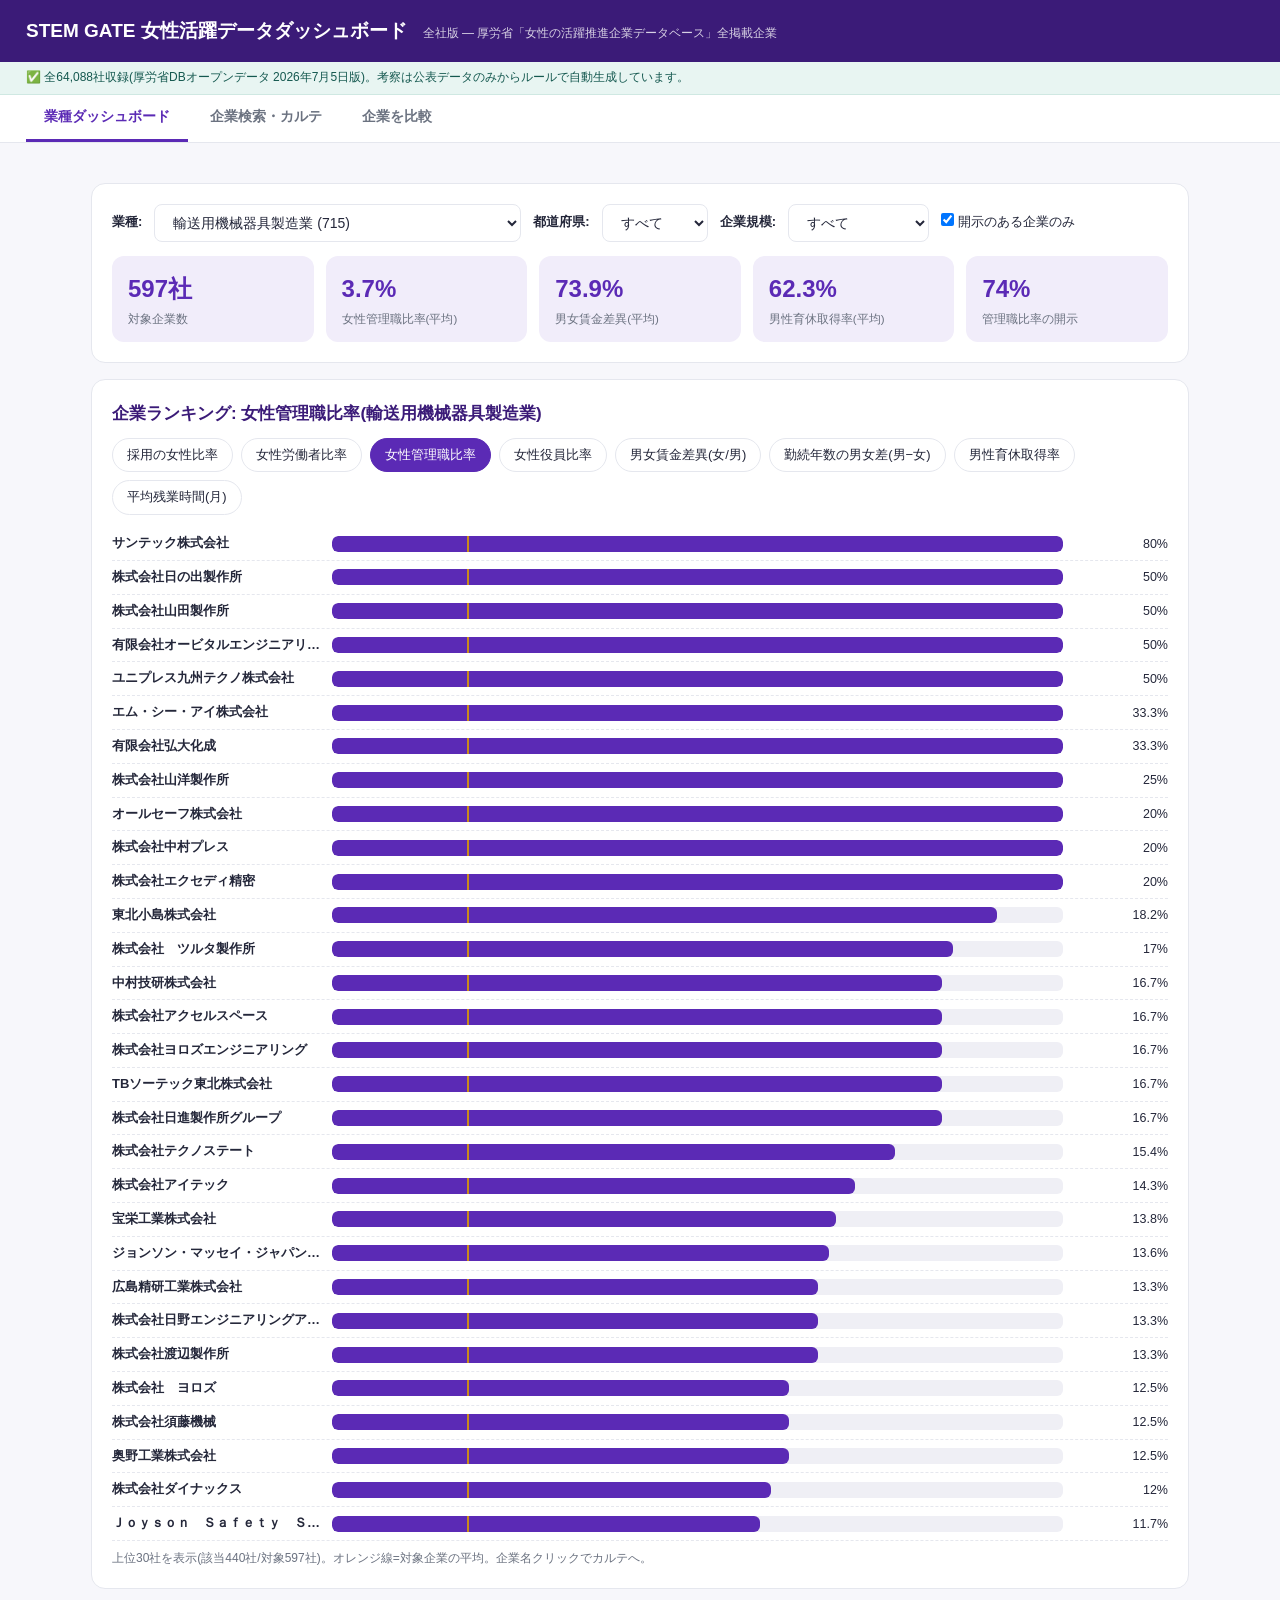
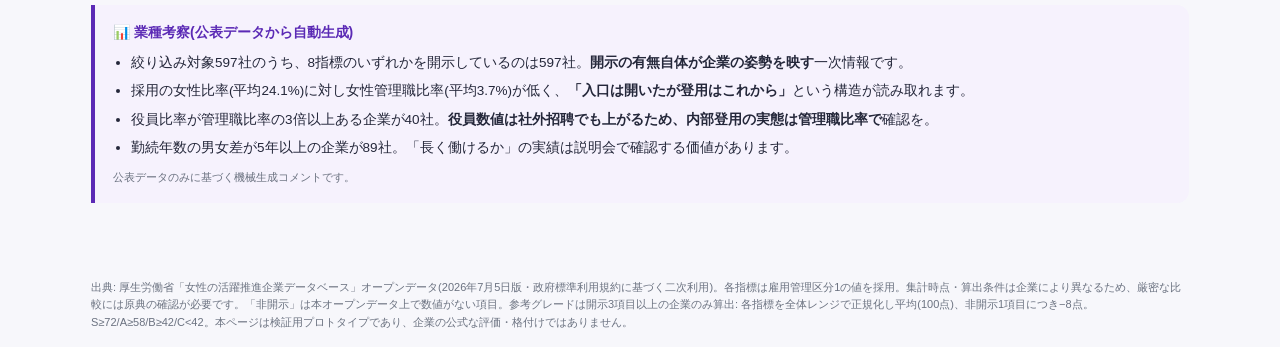
